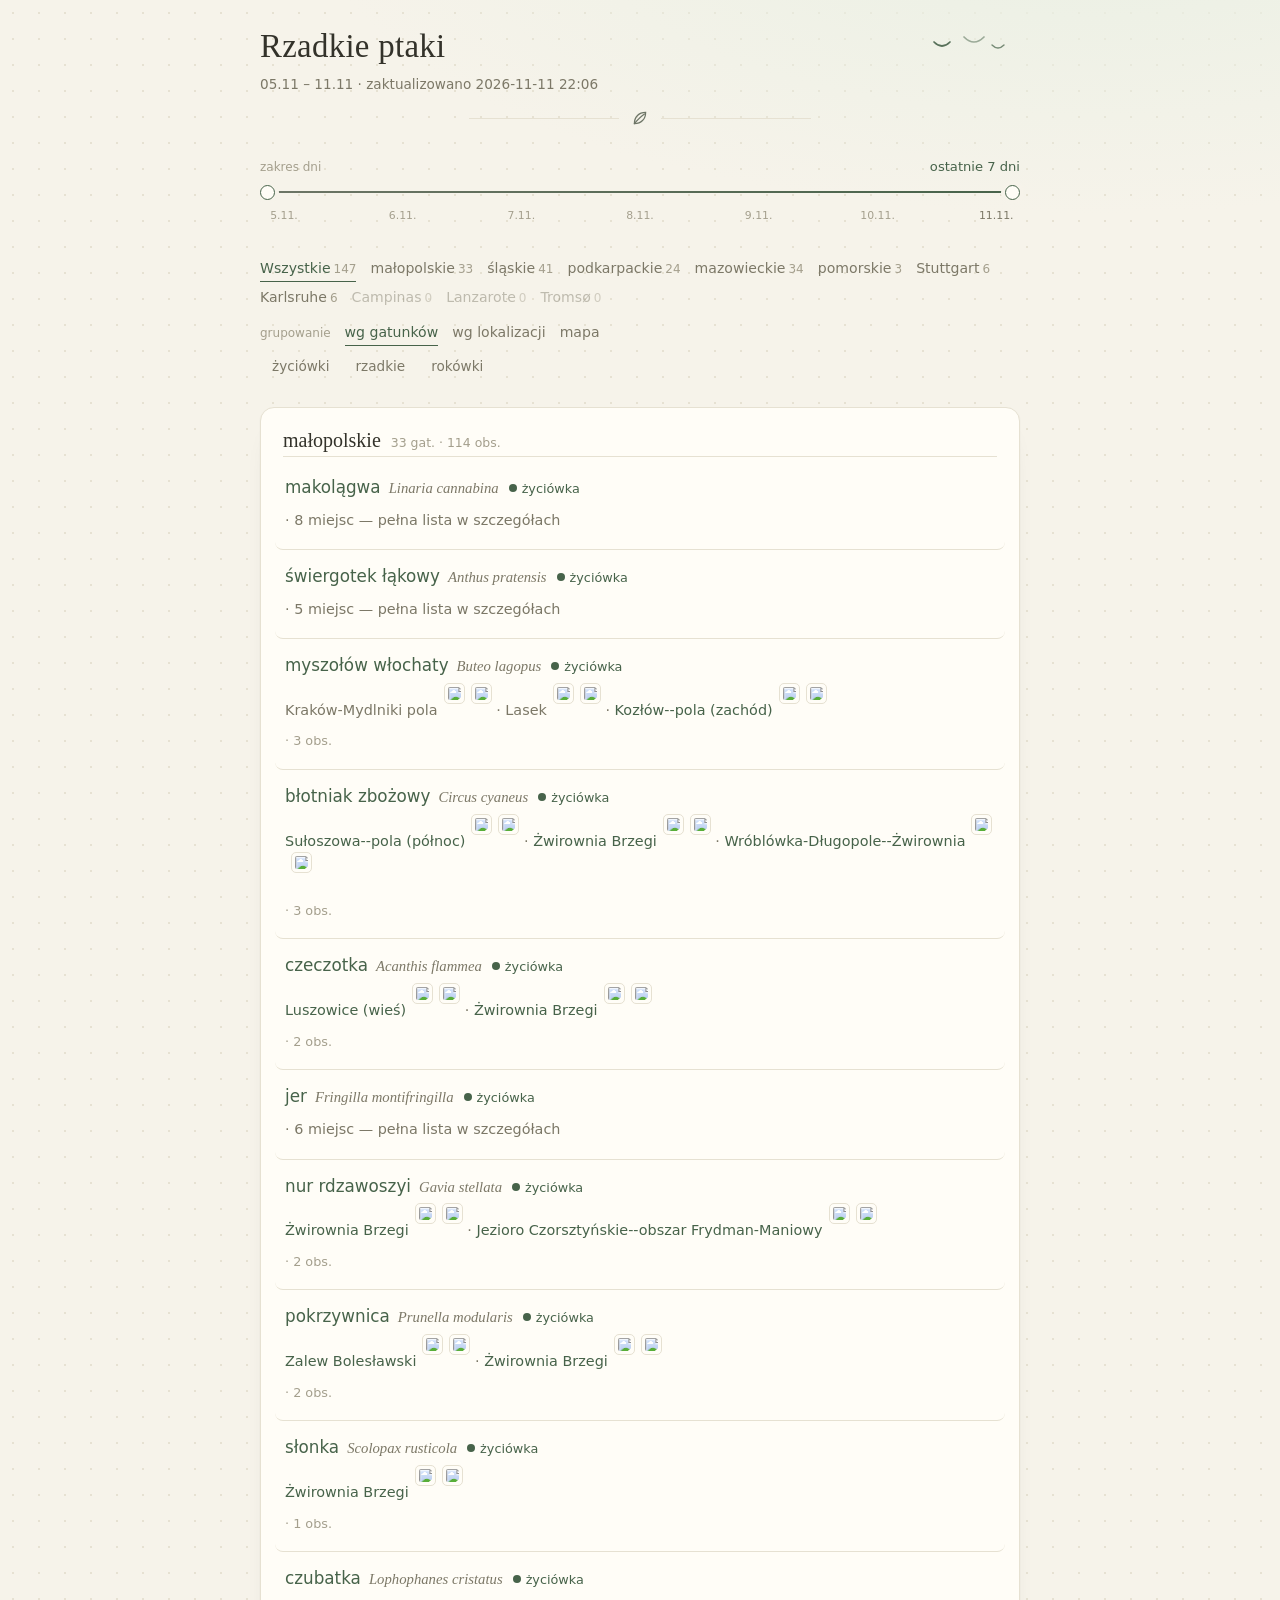
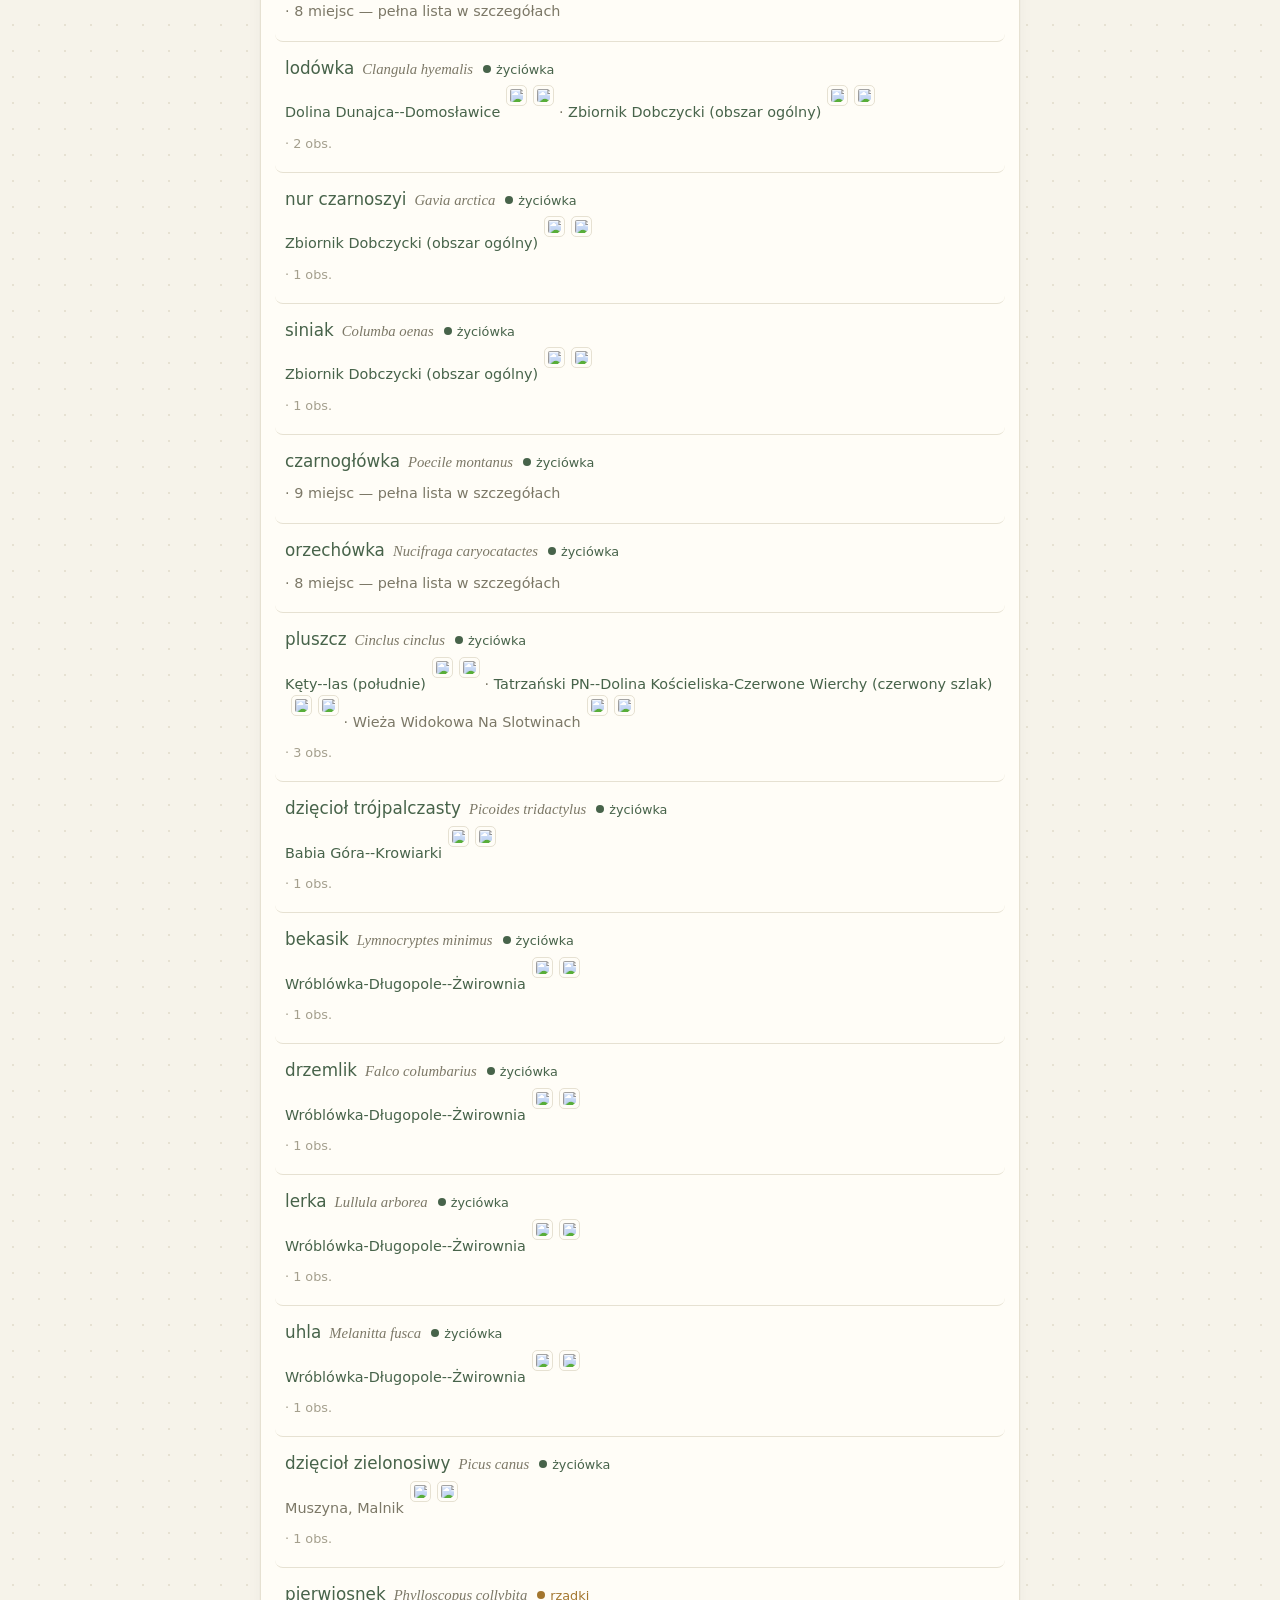
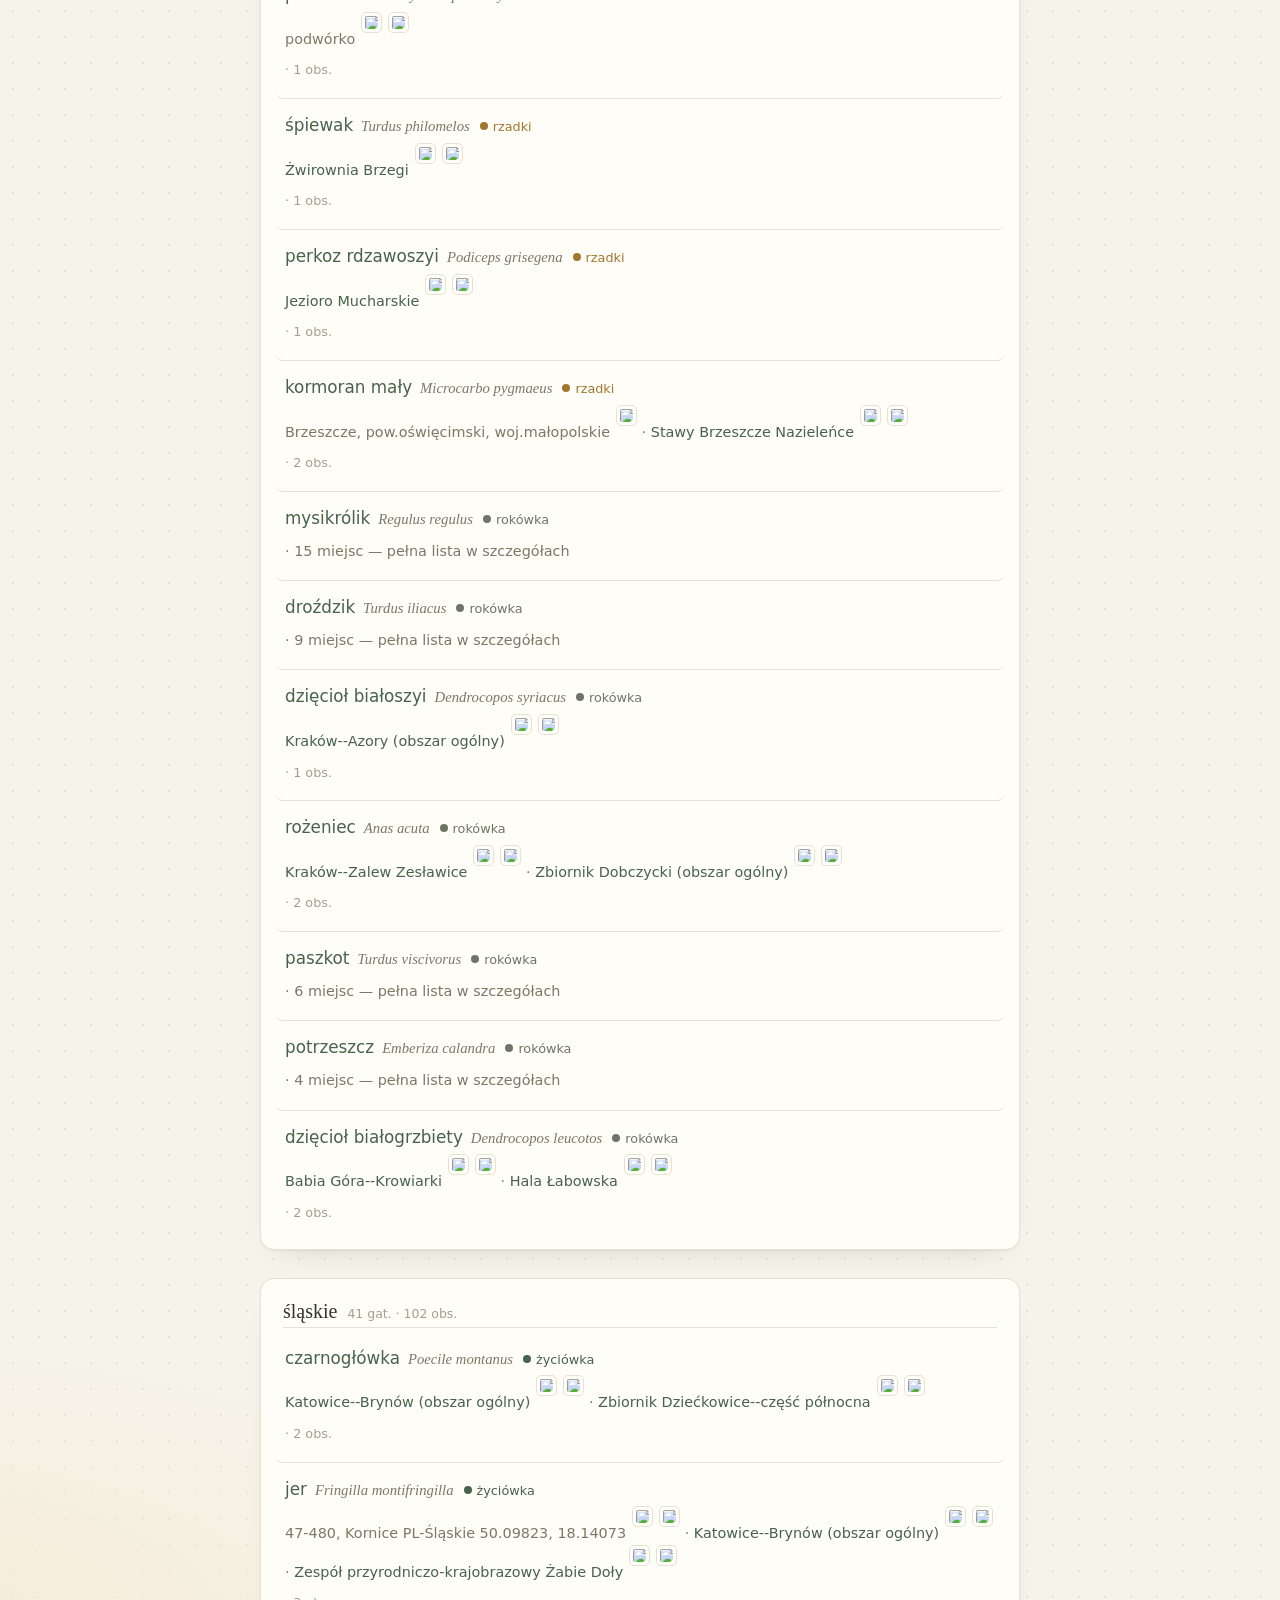
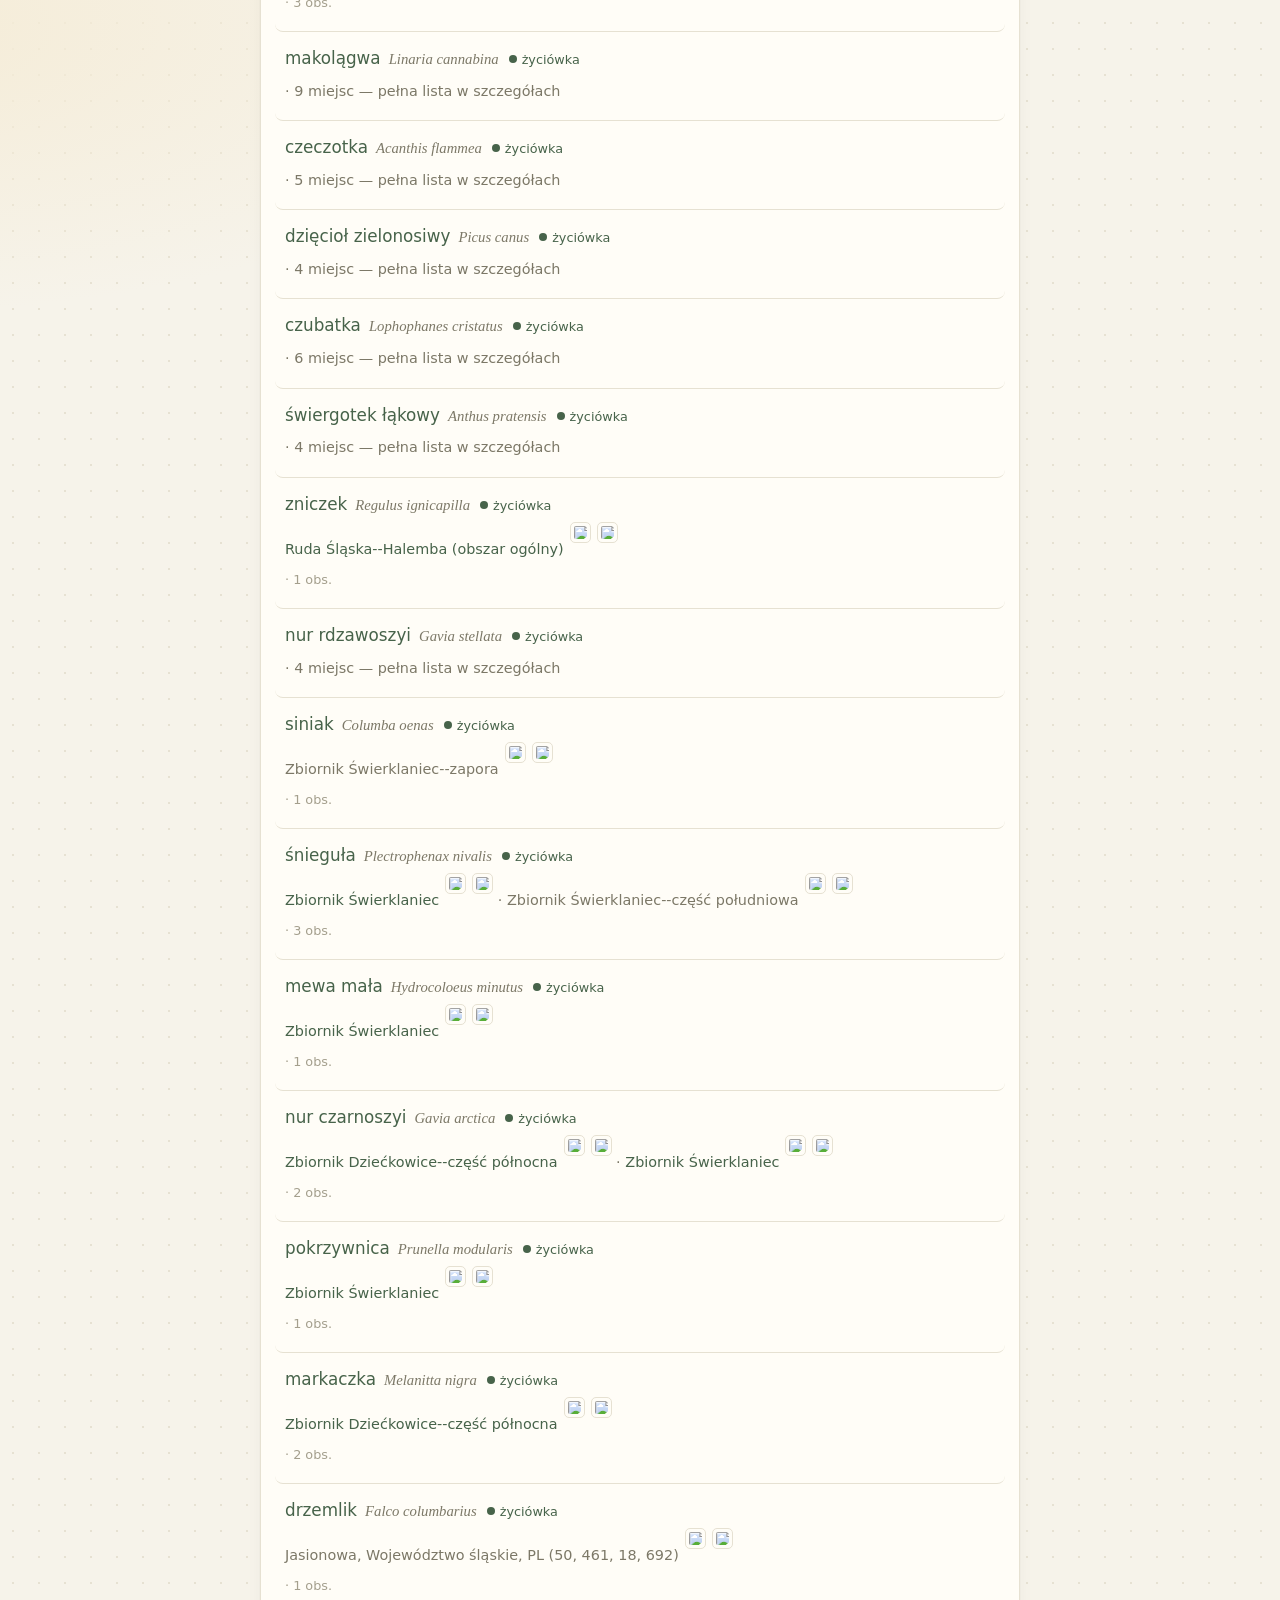
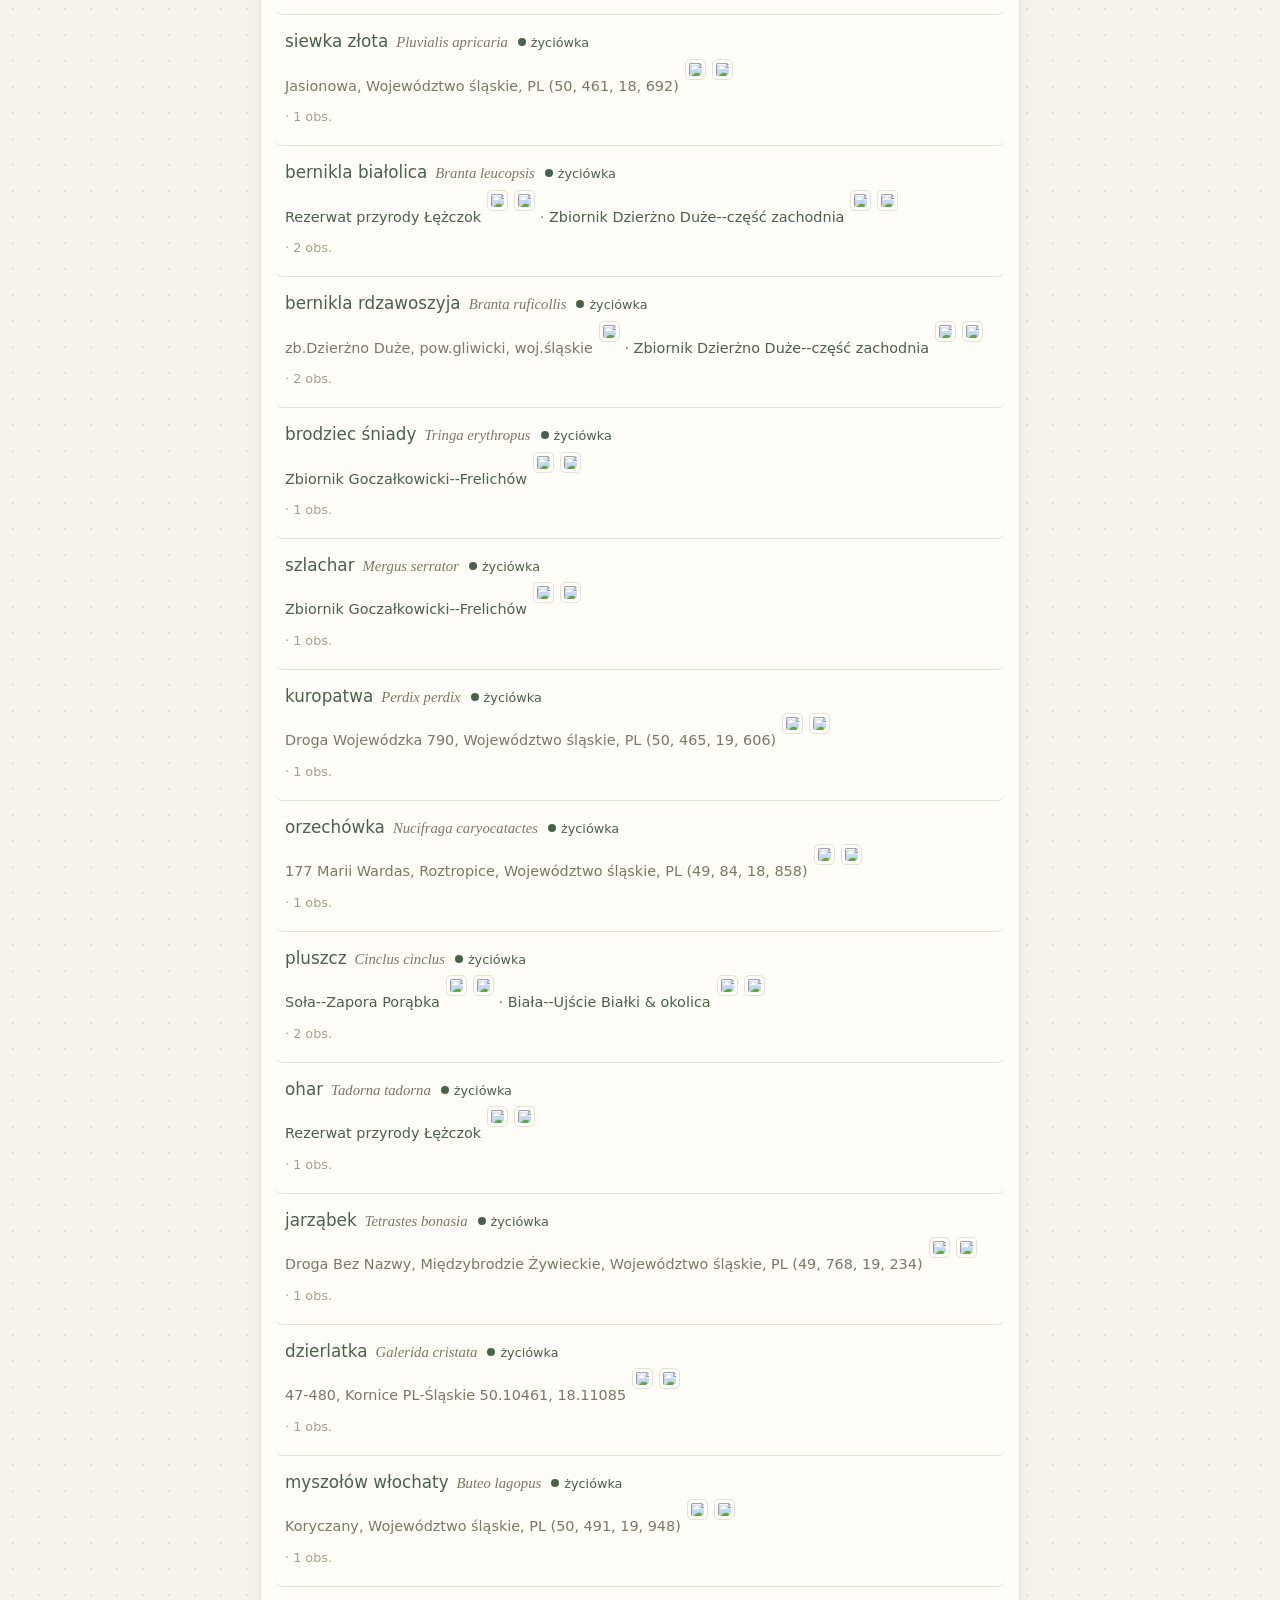
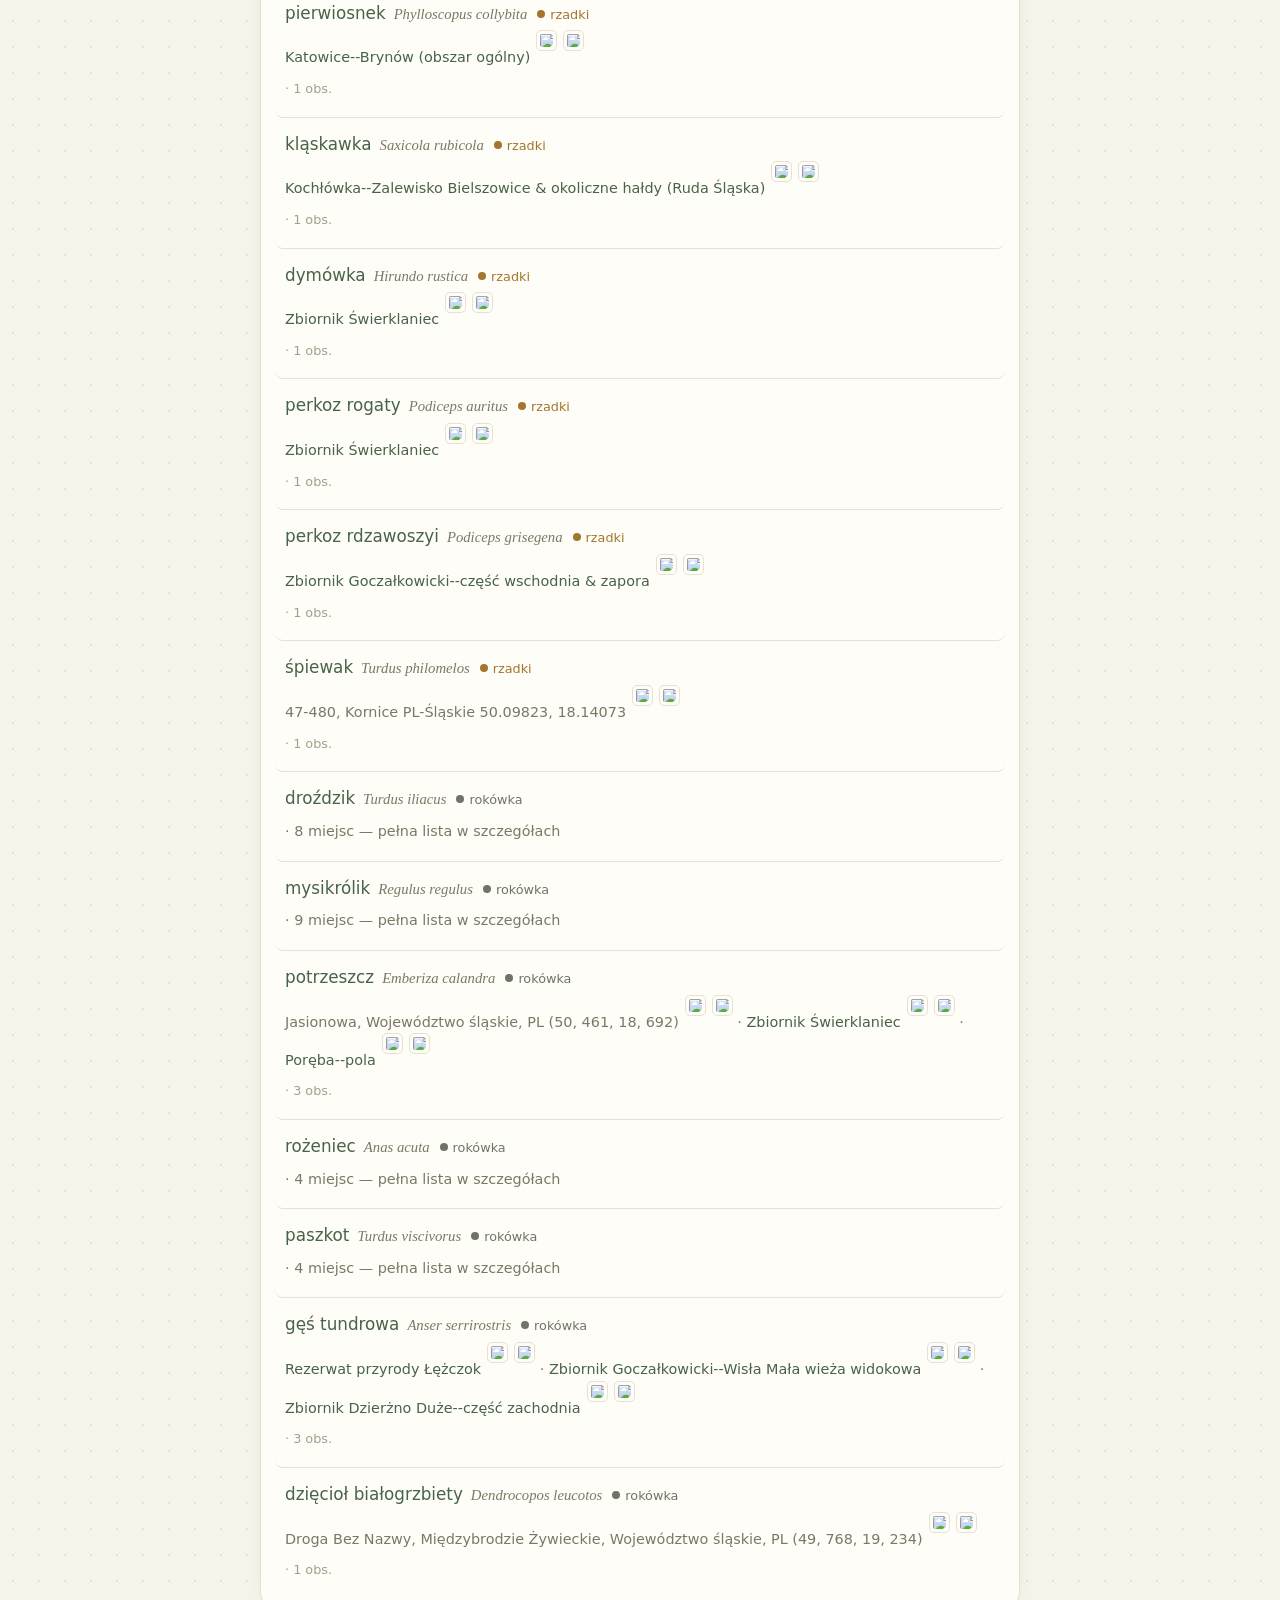
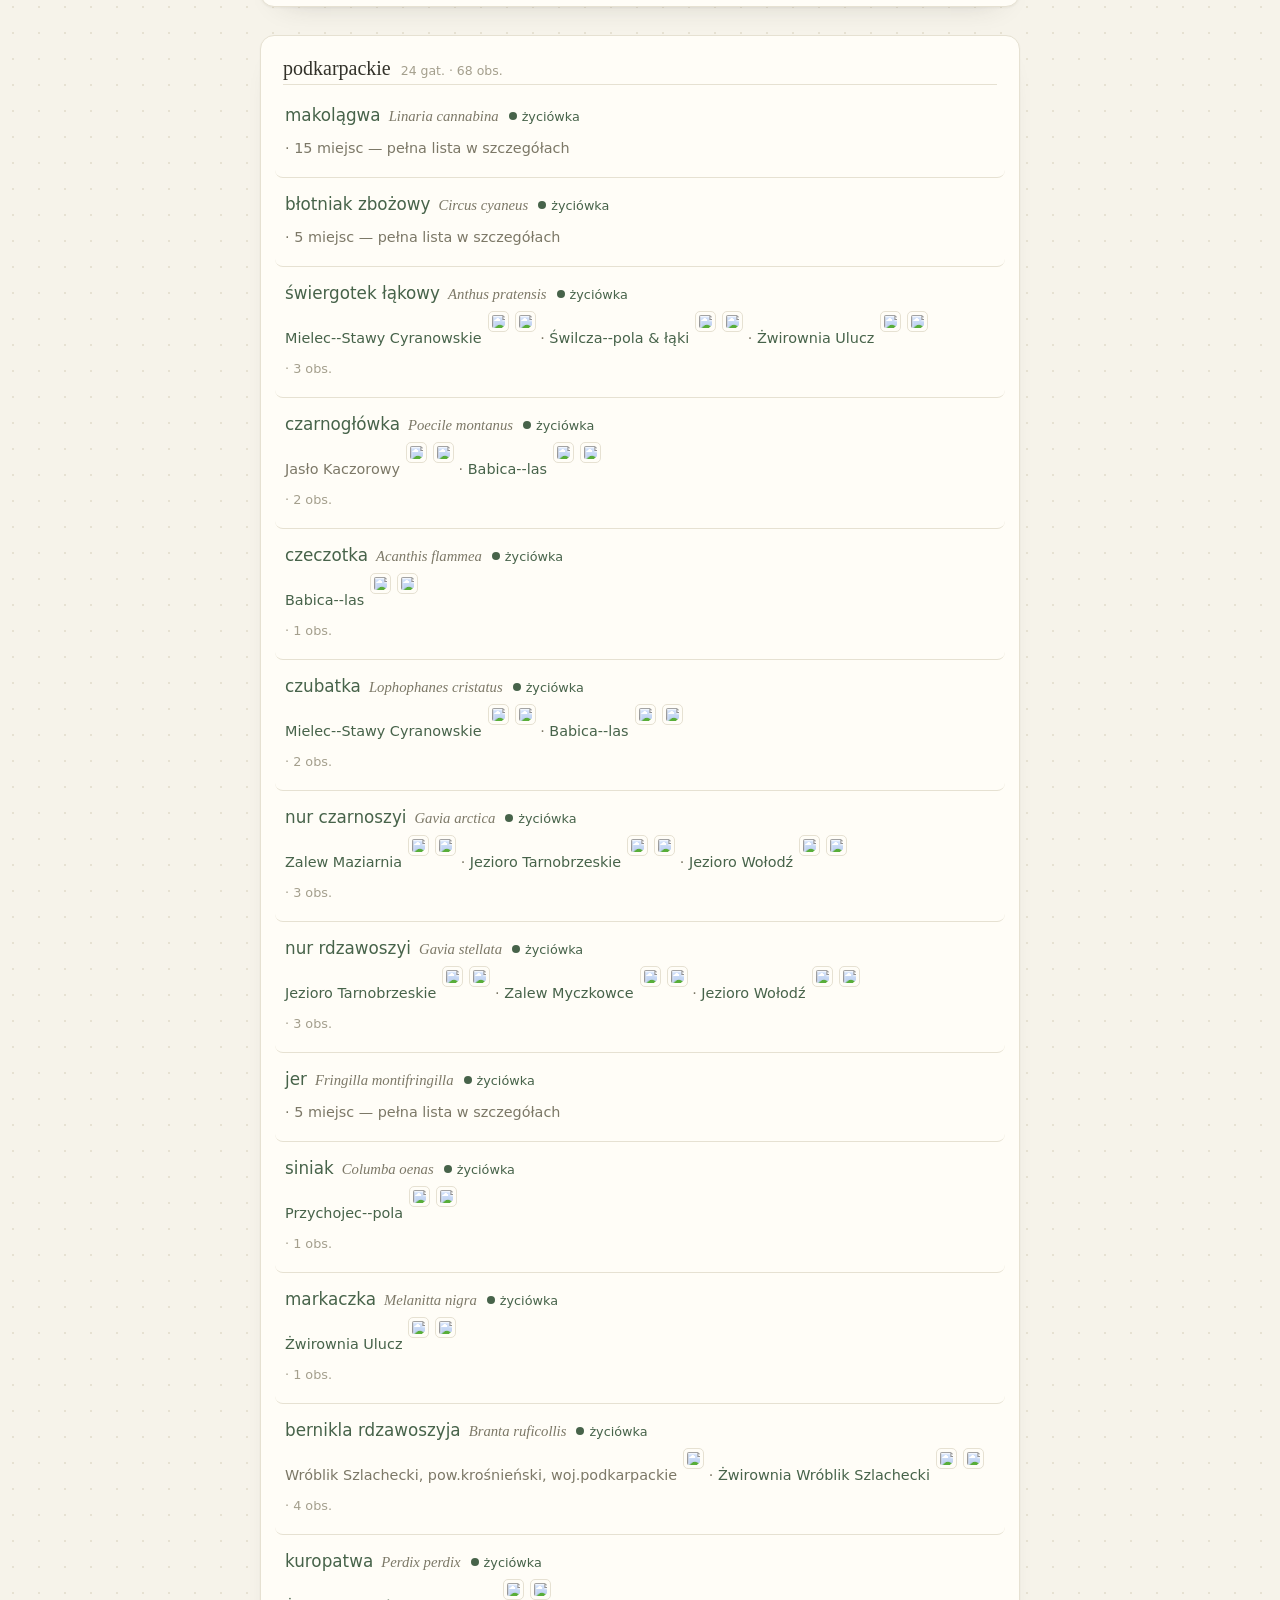
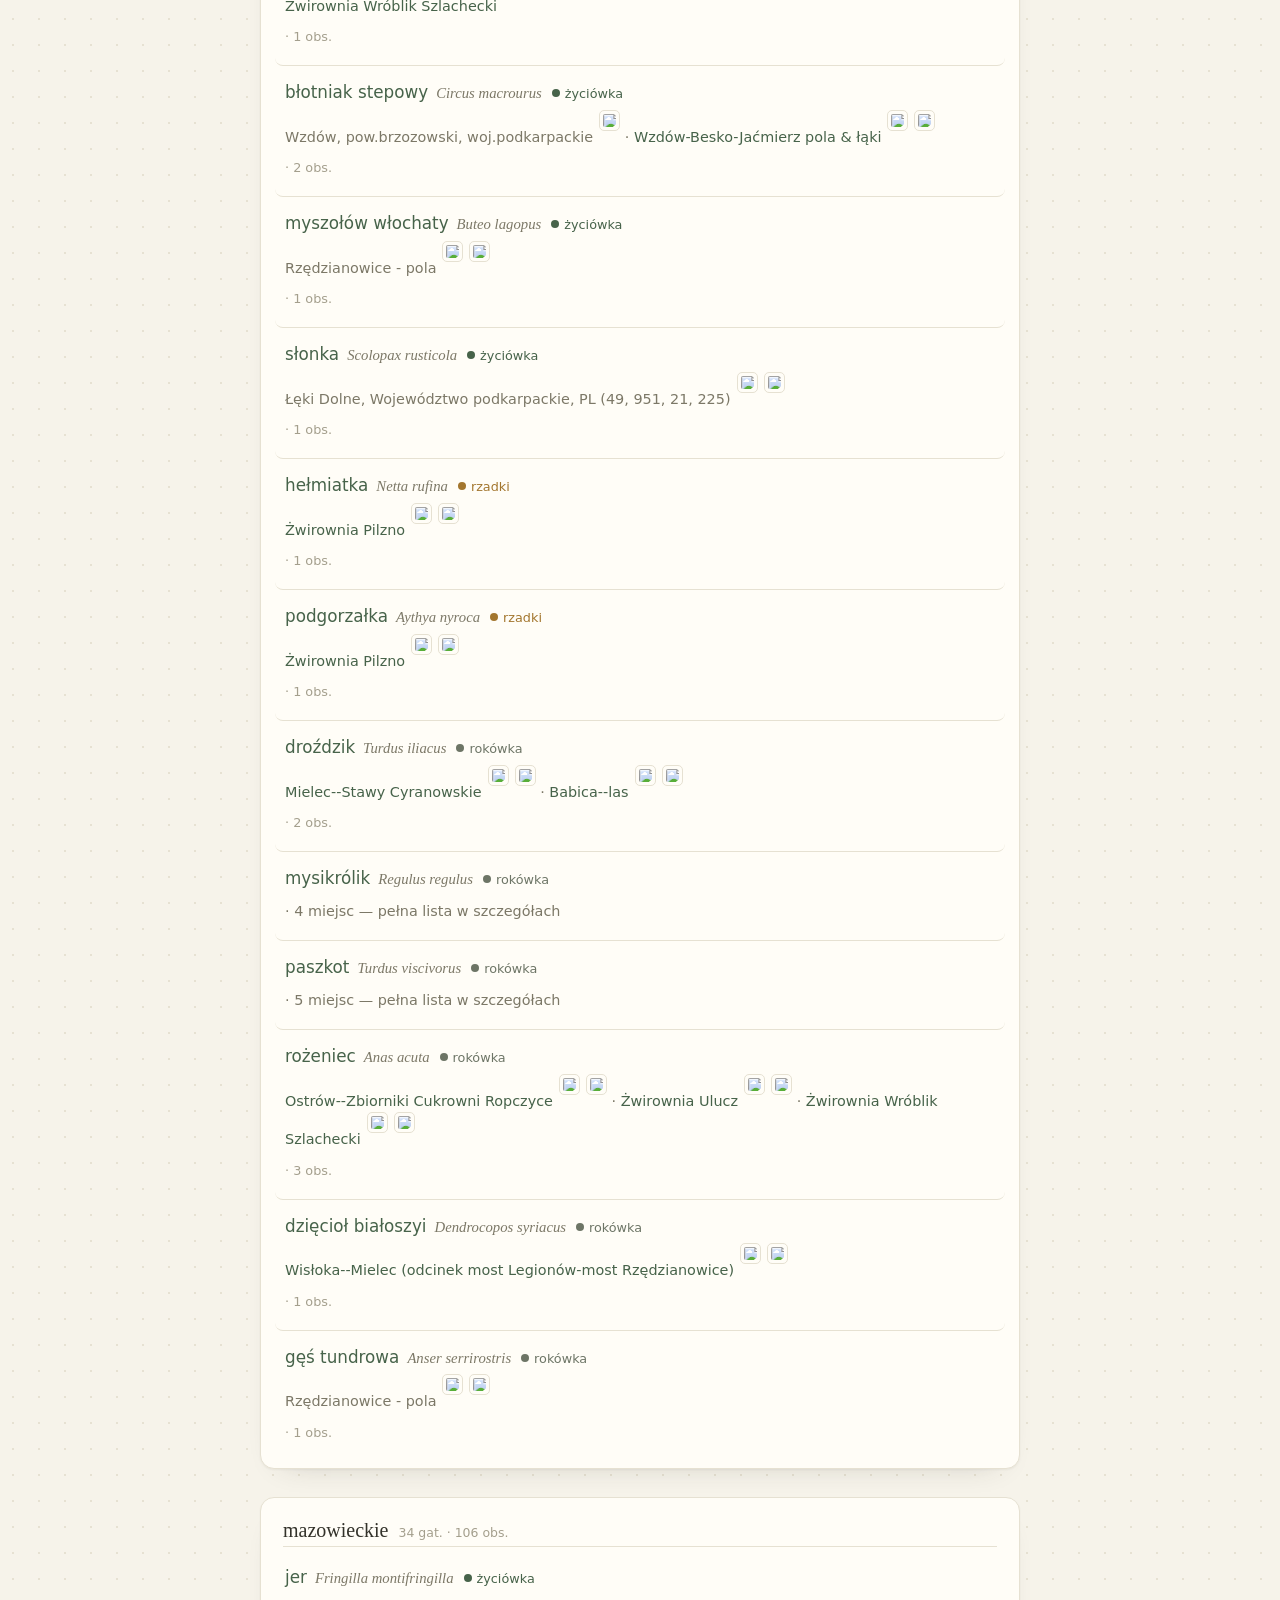
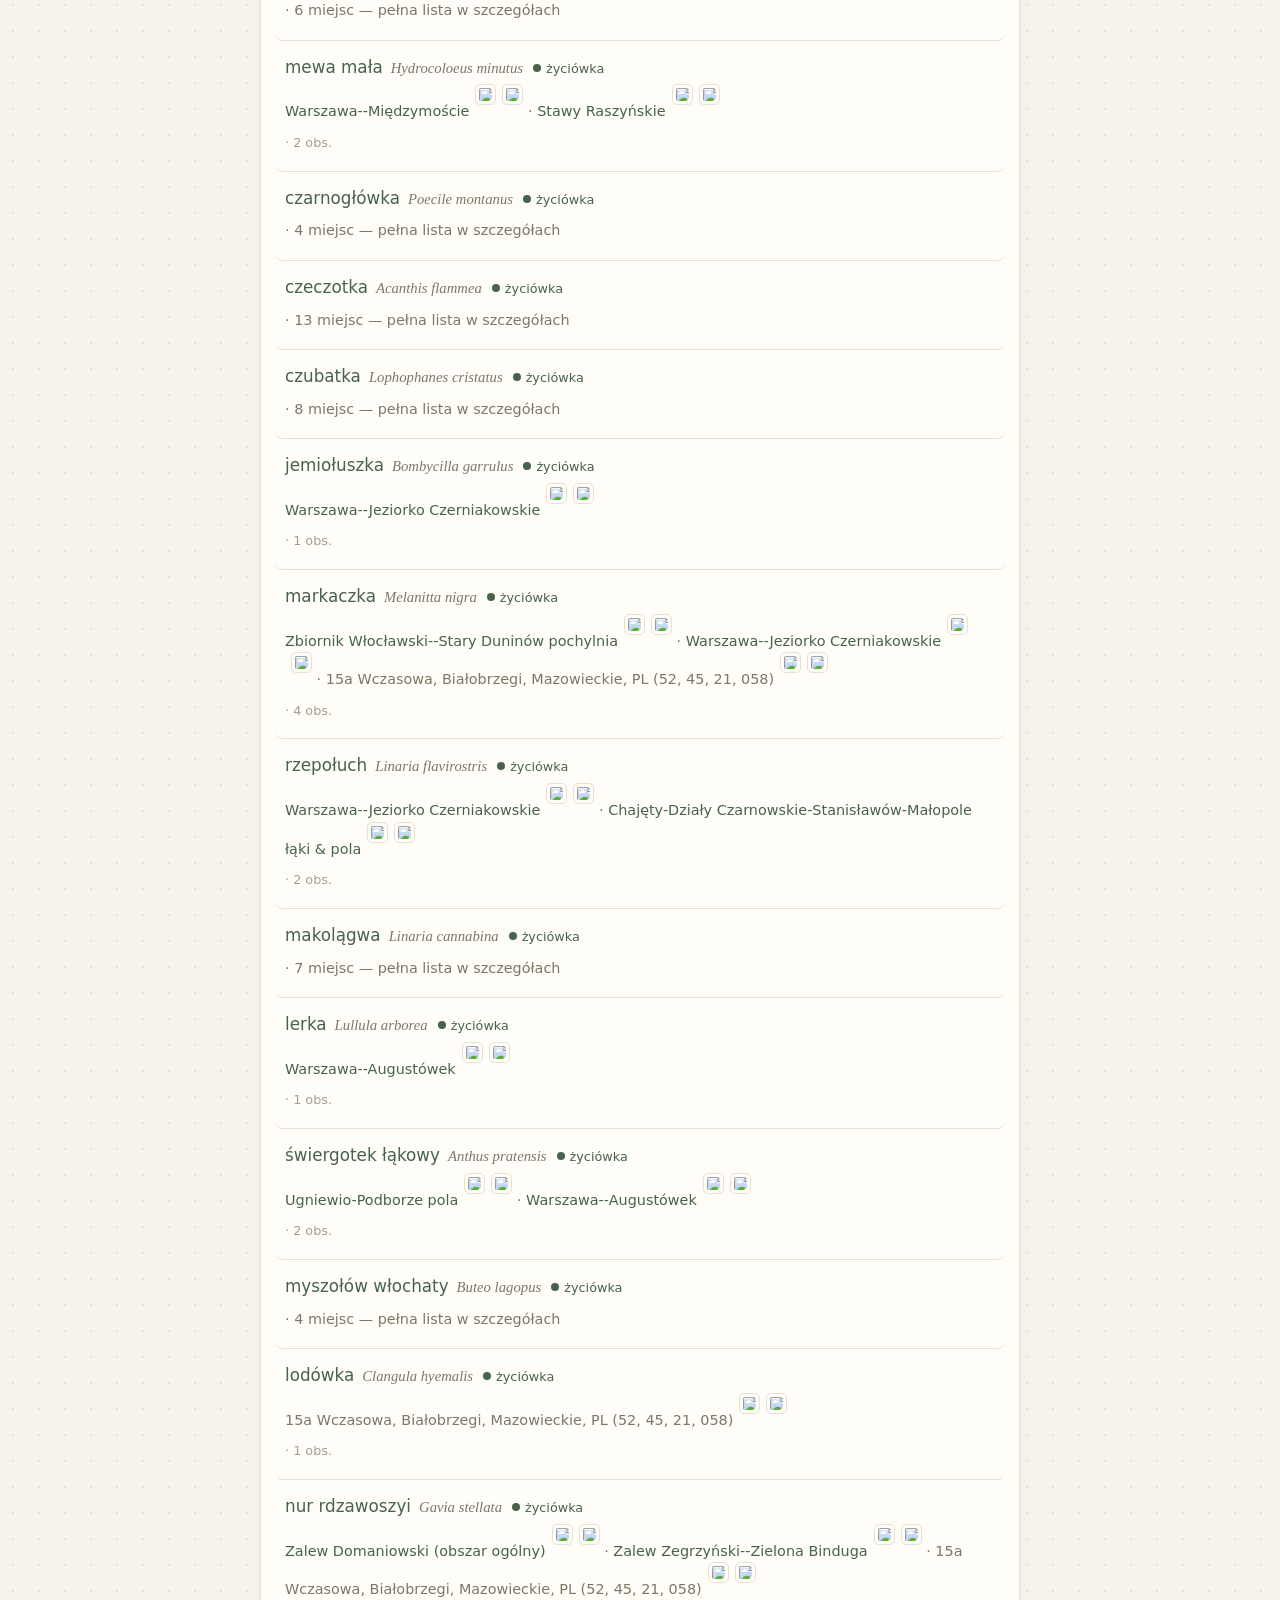
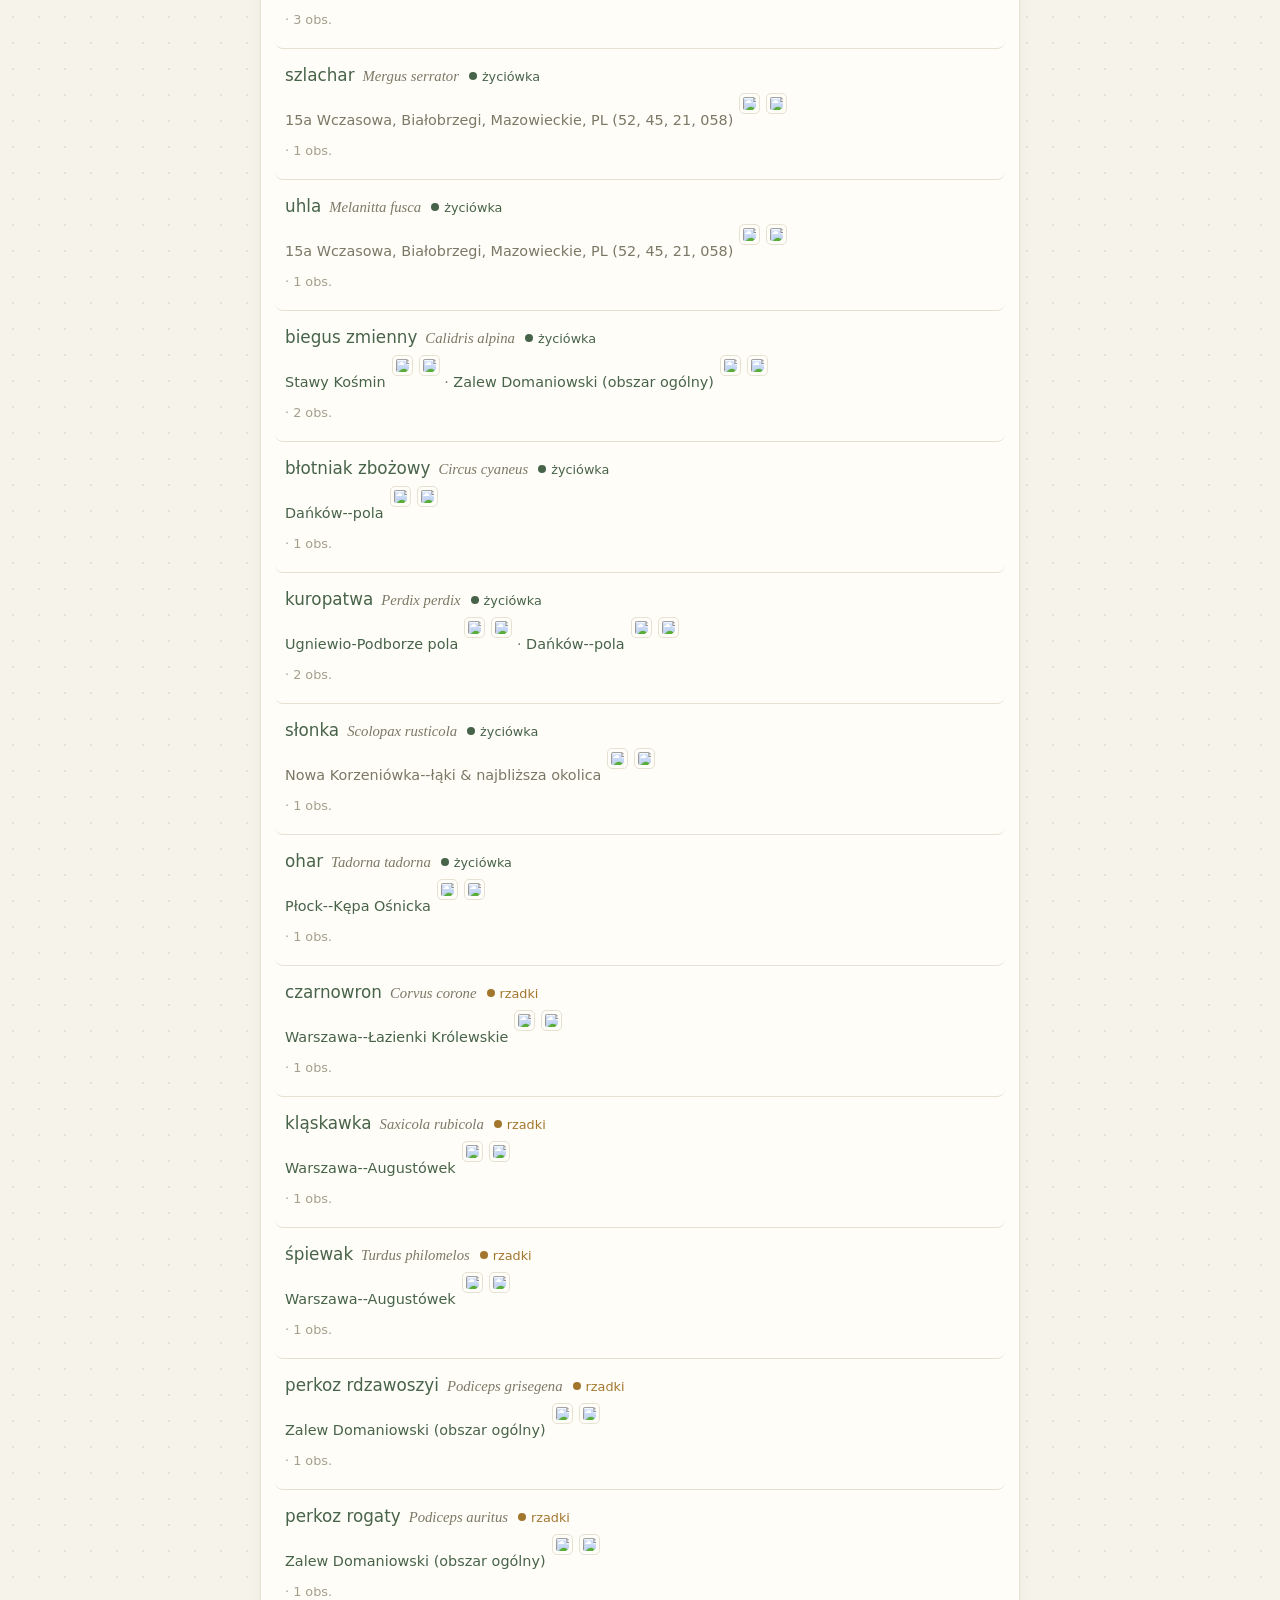
==== raport-obserwacji/index.html @ 16e126b7 "Publish daily bird observations report (2026-11-11)" ====
<!doctype html>
<html lang="pl">
<head>
<meta charset="utf-8">
<meta name="viewport" content="width=device-width, initial-scale=1, viewport-fit=cover">
<title>Rzadkie ptaki</title>
<style>
  /* Calm, natural layout: warm paper, forest green, gentle accents.
     No loud badges — meanings are conveyed by a colored dot and quiet typography.
     Always light — no prefers-color-scheme dark variant (removed 2026-11-07: on
     dark-theme devices the dark palette read as a revert to the old template).
     The time span is chosen with a two-sided 1-7 day slider; the handles may cross
     freely, the range is always [min, max] of their positions (no handle can get stuck). */
  :root {
    color-scheme: light;
    --paper: #f6f3ea;
    --surface: #fffdf7;
    --ink: #33322a;
    --muted: #7c7867;
    --faint: #a49f8d;
    --hairline: #e6e1d2;
    --moss: #47634a;
    --moss-soft: #eaf0e4;
    --ochre: #a3762e;
    --ochre-soft: #f5ecd7;
    --sage: #6d7566;
    --sage-soft: #edece3;
    --warn: #8a5a2b;
    --warn-soft: #f4ecdd;
    --serif: "Iowan Old Style", "Palatino Linotype", Palatino, Georgia, "Times New Roman", serif;
    --sans: system-ui, -apple-system, "Segoe UI", Roboto, sans-serif;
  }
  * { box-sizing: border-box; }
  html { -webkit-text-size-adjust: 100%; }
  body {
    margin: 0;
    padding: 28px max(18px, env(safe-area-inset-left, 0px)) 64px max(18px, env(safe-area-inset-right, 0px));
    background:
      radial-gradient(1100px 420px at 85% -80px, var(--moss-soft), transparent 70%),
      radial-gradient(900px 380px at -120px 25%, var(--ochre-soft), transparent 75%),
      radial-gradient(var(--hairline) 1px, transparent 1.3px),
      var(--paper);
    background-size: auto, auto, 26px 26px, auto;
    color: var(--ink);
    font: 15px/1.55 var(--sans);
  }
  .wrap { max-width: 760px; margin: 0 auto; }

  /* --- header --- */
  header { margin-bottom: 14px; }
  .brand { display: flex; align-items: flex-start; justify-content: space-between; gap: 16px; }
  h1 {
    font: 400 2.05rem/1.12 var(--serif);
    letter-spacing: 0.01em;
    margin: 0;
  }
  .flock { flex: 0 0 auto; margin-top: 4px; color: var(--moss); }
  .flock svg { display: block; }
  /* ornament: thin lines with a leaf, separating the header from the filter */
  .ornament { display: flex; align-items: center; justify-content: center; gap: 12px; margin: 2px 0 26px; color: var(--sage); }
  .ornament::before, .ornament::after { content: ""; flex: 1 1 40px; max-width: 150px; border-top: 1px solid var(--hairline); }
  .ornament svg { display: block; }
  .meta { color: var(--muted); font-size: 0.85rem; margin-top: 8px; }
  .warn {
    background: var(--warn-soft); color: var(--warn);
    border-left: 2px solid var(--warn);
    padding: 10px 14px; margin-top: 16px; font-size: 0.85rem; border-radius: 0 6px 6px 0;
  }

  /* --- day-range slider (two-sided) --- */
  .range { margin: 4px 0 22px; }
  .range-head { display: flex; justify-content: space-between; align-items: baseline; margin-bottom: 2px; }
  .range-cap { color: var(--faint); font-size: 0.75rem; }
  .range-lbl { color: var(--moss); font-size: 0.82rem; }
  .range-box { position: relative; height: 26px; touch-action: none; }
  .range-track { position: absolute; left: 0; right: 0; top: 12px; height: 2px; background: var(--hairline); border-radius: 1px; }
  .range-fill { position: absolute; top: 12px; height: 2px; background: linear-gradient(90deg, var(--sage), var(--moss)); border-radius: 1px; }
  .range-box input[type="range"] {
    position: absolute; left: 0; width: 100%; top: 0; height: 26px; margin: 0;
    -webkit-appearance: none; appearance: none; background: none; pointer-events: none;
  }
  .range-box input[type="range"]:focus-visible { outline: none; }
  .range-box input[type="range"]::-webkit-slider-thumb {
    -webkit-appearance: none; width: 15px; height: 15px; border-radius: 50%;
    background: var(--surface); border: 1.5px solid var(--moss);
    pointer-events: auto; cursor: grab; box-shadow: 0 0 0 4px var(--paper);
  }
  .range-box input[type="range"]:active::-webkit-slider-thumb { cursor: grabbing; background: var(--moss-soft); }
  .range-box input[type="range"]::-moz-range-thumb {
    width: 13px; height: 13px; border-radius: 50%;
    background: var(--surface); border: 1.5px solid var(--moss);
    pointer-events: auto; cursor: grab;
  }
  .range-box input[type="range"]:active::-moz-range-thumb { background: var(--moss-soft); }
  .range-box input[type="range"]::-moz-range-track { background: none; }
  .range-ticks { display: flex; justify-content: space-between; padding: 0 7px; margin-top: 3px; }
  .range-ticks span { color: var(--faint); font-size: 0.68rem; width: 34px; text-align: center; font-variant-numeric: tabular-nums; }
  .range-ticks span:last-child { color: var(--muted); }

  /* --- filters: quiet, thin, no fills --- */
  .bar { display: flex; flex-direction: column; gap: 10px; margin: 0 0 30px; }
  .row { display: flex; flex-wrap: wrap; gap: 4px 14px; align-items: baseline; }
  button { font: inherit; color: inherit; cursor: pointer; background: none; border: 0; padding: 0; }
  button:focus-visible { outline: 1.5px solid var(--moss); outline-offset: 3px; border-radius: 3px; }
  .pill { font-size: 0.88rem; color: var(--muted); padding: 1px 0; border-bottom: 1.5px solid transparent; transition: color 0.2s ease; }
  .pill:hover { color: var(--ink); }
  .pill[aria-pressed="true"] { color: var(--moss); border-bottom-color: var(--moss); }
  .pill .n { color: var(--faint); font-size: 0.75rem; margin-left: 3px; }
  .pill.zero { opacity: 0.45; }
  .chip { font-size: 0.85rem; color: var(--muted); display: inline-flex; align-items: baseline; gap: 5px; }
  .chip[aria-pressed="false"] { opacity: 0.4; }
  .chip .dot { width: 7px; height: 7px; border-radius: 50%; display: inline-block; transform: translateY(-1px); }

  /* --- region sections: soft cards on paper --- */
  section {
    margin: 0 0 28px;
    background: var(--surface);
    border: 1px solid var(--hairline);
    border-radius: 14px;
    padding: 20px 22px 8px;
    box-shadow: 0 1px 2px rgba(51, 50, 42, 0.05), 0 14px 30px -24px rgba(51, 50, 42, 0.3);
  }
  h2 { font: 400 1.25rem/1.2 var(--serif); margin: 0 0 4px; }
  h2 .cnt { font-family: var(--sans); font-weight: 400; color: var(--faint); font-size: 0.78rem; margin-left: 10px; }
  .region-hr { border: 0; border-top: 1px solid var(--hairline); margin: 0 0 4px; }
  .list { display: flex; flex-direction: column; }

  /* --- species: a calm row separated by a hairline, no boxes --- */
  .sp { padding: 16px 10px 18px; margin: 0 -8px; border-bottom: 1px solid var(--hairline); border-radius: 8px; transition: background-color 0.25s ease; }
  .sp:last-child { border-bottom: 0; }
  .sp:hover { background: color-mix(in srgb, var(--moss-soft) 55%, transparent); }
  .nm { font: 500 1.05rem/1.3 var(--sans); }
  .nm .la { font: italic 400 0.92rem var(--serif); color: var(--muted); margin-left: 8px; }
  .nm .cnt { font-family: var(--sans); font-weight: 400; color: var(--faint); font-size: 0.78rem; margin-left: 10px; }
  .kind { font-size: 0.8rem; margin-left: 10px; white-space: nowrap; }
  .kind .dot { width: 8px; height: 8px; border-radius: 50%; display: inline-block; margin-right: 5px; transform: translateY(-1px); }
  .kind.lifer { color: var(--moss); } .kind.lifer .dot { background: var(--moss); }
  .kind.rare { color: var(--ochre); } .kind.rare .dot { background: var(--ochre); }
  .kind.tick { color: var(--sage); } .kind.tick .dot { background: var(--sage); }
  .places { font-size: 0.9rem; color: var(--muted); margin-top: 6px; }
  a { color: var(--moss); text-decoration: none; }
  a:hover { text-decoration: underline; text-underline-offset: 3px; }

  details { margin-top: 10px; }
  summary { cursor: pointer; font-size: 0.8rem; color: var(--faint); user-select: none; list-style: none; }
  summary::-webkit-details-marker { display: none; }
  summary:hover { color: var(--moss); }
  summary::before { content: "· "; }
  /* summary that doubles as the places line (many locations): same look as
     .places, only clickable to unfold the hidden location list */
  summary.places { font-size: 0.9rem; color: var(--muted); }
  /* summary that doubles as the location header (locations view): same look as
     .nm, clickable to unfold the species list — collapsed by default. The chevron
     is the only added affordance; ul inside keeps its own 10px margin, so the
     details wrapper itself adds none */
  summary.nm { font: 500 1.05rem/1.3 var(--sans); color: inherit; }
  summary.nm::before { content: "▸"; display: inline-block; width: 1em; margin-right: 4px; font-size: 0.72rem; color: var(--faint); transition: transform 0.15s ease; }
  details[open] > summary.nm::before { transform: rotate(90deg); }
  details.loc { margin-top: 0; }
  ul { list-style: none; margin: 10px 0 0; padding: 0; }
  li { font-size: 0.84rem; color: var(--muted); padding: 3.5px 0; }
  li .d { color: var(--ink); font-variant-numeric: tabular-nums; }
  li .t { font-style: italic; color: var(--faint); }
  li .new { color: var(--moss); background: var(--moss-soft); border-radius: 999px; padding: 1px 7px; font-size: 0.68rem; margin-left: 7px; letter-spacing: 0.03em; white-space: nowrap; }
  .pin { display: inline-flex; align-items: center; justify-content: center; width: 21px; height: 21px; border: 1px solid var(--hairline); border-radius: 5px; padding: 2px; margin-left: 6px; vertical-align: -4px; background: var(--surface); }
  .pin:hover { border-color: var(--moss); text-decoration: none; }
  .pin img { width: 13px; height: 13px; display: block; border-radius: 2px; }
  .pin span { color: var(--faint); font-size: 0.7rem; }

  /* --- map view (Leaflet, lazy-loaded; tiles CARTO Positron to match the paper look) --- */
  .map-pills { margin: 2px 0 10px; }
  .ref-pin { filter: drop-shadow(0 1px 1px rgba(51, 50, 42, 0.25)); }
  .mapbox { height: clamp(320px, 58vh, 520px); border: 1px solid var(--hairline); border-radius: 10px; overflow: hidden; margin: 14px 0 4px; background: var(--surface); }
  .map-empty { display: flex; align-items: center; justify-content: center; height: 100%; text-align: center; color: var(--muted); font-family: var(--serif); font-style: italic; padding: 0 16px; }
  .map-legend { display: flex; align-items: center; gap: 7px; flex-wrap: wrap; color: var(--faint); font-size: 0.75rem; margin-top: 6px; }
  .map-legend .sw { display: inline-block; border-radius: 50%; flex: 0 0 auto; }
  .leaflet-container { font: 12px/1.4 var(--sans); background: var(--surface); }
  .leaflet-popup-content { font: 12.5px/1.5 var(--sans); margin: 10px 12px; min-width: 150px; }
  .leaflet-popup-content strong { font: 500 1.02rem/1.3 var(--serif); }

  .empty { text-align: center; color: var(--muted); padding: 48px 8px; font-family: var(--serif); font-style: italic; font-size: 1rem; }
  footer { color: var(--faint); font-size: 0.75rem; margin-top: 44px; text-align: center; }
  footer .orn { display: flex; align-items: center; justify-content: center; gap: 10px; color: var(--sage); margin-bottom: 12px; }
  footer .orn::before, footer .orn::after { content: ""; flex: 1 1 40px; max-width: 150px; border-top: 1px solid var(--hairline); }
</style>
</head>
<body>
<div class="wrap">
  <header>
    <div class="brand">
      <h1>Rzadkie ptaki</h1>
      <div class="flock" aria-hidden="true">
        <svg width="92" height="34" viewBox="0 0 92 34" fill="none" stroke="currentColor" stroke-width="1.7" stroke-linecap="round">
          <path d="M6 10 Q14 18 22 10" opacity="0.9"></path>
          <path d="M36 5 Q46 15 56 5" opacity="0.5"></path>
          <path d="M64 13 Q70 19 76 13" opacity="0.72" stroke-width="1.4"></path>
        </svg>
      </div>
    </div>
    <p class="meta" id="meta">&nbsp;</p>
    <div class="warn" id="stale" hidden></div>
  </header>
  <div class="ornament" aria-hidden="true">
    <svg width="18" height="18" viewBox="0 0 16 16" fill="none" stroke="currentColor" stroke-width="1.1" stroke-linecap="round">
      <path d="M13 3 C13 9 9 13 3 13 C3 7 7 3 13 3 Z"></path>
      <path d="M3 13 C6 9.5 9 6.5 12 4.5"></path>
    </svg>
  </div>
  <div class="bar" id="bar" hidden>
    <div class="range">
      <div class="range-head">
        <span class="range-cap">zakres dni</span>
        <span class="range-lbl" id="rlbl"></span>
      </div>
      <div class="range-box" id="rbox">
        <div class="range-track"></div>
        <div class="range-fill" id="rfill"></div>
        <input type="range" id="rA" min="0" max="6" step="1" aria-label="Granica zakresu dni — uchwyt 1">
        <input type="range" id="rB" min="0" max="6" step="1" aria-label="Granica zakresu dni — uchwyt 2">
      </div>
      <div class="range-ticks" id="rticks"></div>
    </div>
    <div class="row" id="regions" role="group" aria-label="Region"></div>
    <div class="row" id="groupby" role="group" aria-label="Grupowanie"></div>
    <div class="row" id="types" role="group" aria-label="Rodzaj"></div>
  </div>
  <main id="out"></main>
  <footer>
    <div class="orn" aria-hidden="true">
      <svg width="15" height="15" viewBox="0 0 16 16" fill="none" stroke="currentColor" stroke-width="1.1" stroke-linecap="round"><path d="M13 3 C13 9 9 13 3 13 C3 7 7 3 13 3 Z"></path><path d="M3 13 C6 9.5 9 6.5 12 4.5"></path></svg>
    </div>
    Dane: eBird.org (API), Clanga, Ornitho.DE. Obserwacje oznaczone „nowe” pojawiły się po ostatnim uruchomieniu zadania.
    Kafle mapy: OpenStreetMap · CARTO (Leaflet).
  </footer>
</div>
<script type="application/json" id="rp-data">{"v":1,"generated":"2026-11-11 22:06","today":"2026-11-11","from":"2026-11-05","regions":[{"n":"małopolskie","d":1,"p":"50.0298,19.9465"},{"n":"śląskie","d":0,"p":"50.2596,19.0188"},{"n":"podkarpackie","d":0,"p":"50.0046,22.0072"},{"n":"mazowieckie","d":0,"p":"52.2244,20.9889"},{"n":"pomorskie","d":0},{"n":"Stuttgart","d":0,"p":"48.8135,9.1693"},{"n":"Karlsruhe","d":0,"p":"49.0034,8.4022"},{"n":"Campinas","d":0},{"n":"Lanzarote","d":0},{"n":"Tromsø","d":0}],"stale":[],"groups":[{"r":"małopolskie","pl":"makolągwa","en":"Eurasian Linnet","la":"Linaria cannabina","u":"https://ebird.org/species/eurlin1/PL-MA","v":"Lifer","ny":1,"obs":[{"d":"2026-11-10","l":"Sułoszowa--Zachód","lu":null,"c":"https://ebird.org/checklist/S409479382","gm":"https://www.google.com/maps?q=50.2873459,19.6916813","om":"https://omaps.app/s4H6AIlIEc/Su%C5%82oszowa--Zach%C3%B3d","t":"Lifer","n":1},{"d":"2026-11-10","l":"Sułoszowa--pola (wschód)","lu":null,"c":"https://ebird.org/checklist/S409480056","gm":"https://www.google.com/maps?q=50.2755585,19.7480418","om":"https://omaps.app/s4H6ARaAzn/Su%C5%82oszowa--pola_%28wsch%C3%B3d%29","t":"Lifer","n":1},{"d":"2026-11-09","l":"Wróblówka-Długopole--Żwirownia","lu":"https://ebird.org/species/eurlin1/L9134446","c":"https://ebird.org/checklist/S409241264","gm":"https://www.google.com/maps?q=49.4709301,19.8845743","om":"https://omaps.app/s4Hwmj_YAu/Wr%C3%B3bl%C3%B3wka-D%C5%82ugopole--%C5%BBwirownia","t":"Lifer","n":0},{"d":"2026-11-08","l":"Wokowice-Bielcza pola","lu":"https://ebird.org/species/eurlin1/L68719489","c":"https://ebird.org/checklist/S408940980","gm":"https://www.google.com/maps?q=50.01157,20.71839","om":"https://omaps.app/s4H5NRczEX/Wokowice-Bielcza_pola","t":"Lifer","n":0},{"d":"2026-11-07","l":"Zbiornik Dobczycki (obszar ogólny)","lu":"https://ebird.org/species/eurlin1/L6529661","c":"https://ebird.org/checklist/S408634813","gm":"https://www.google.com/maps?q=49.8667306,20.0475917","om":"https://omaps.app/s4Hy4i-jxH/Zbiornik_Dobczycki_%28obszar_og%C3%B3lny%29","t":"Lifer","n":0},{"d":"2026-11-07","l":"Zalew Bolesławski","lu":"https://ebird.org/species/eurlin1/L46055389","c":"https://ebird.org/checklist/S408578696","gm":"https://www.google.com/maps?q=50.2773733,19.5124317","om":"https://omaps.app/s4HvUAiypp/Zalew_Boles%C5%82awski","t":"Lifer","n":0},{"d":"2026-11-07","l":"Jezioro Chechelskie","lu":"https://ebird.org/species/eurlin1/L23468559","c":"https://ebird.org/checklist/S408574914","gm":"https://www.google.com/maps?q=50.1358461,19.4446006","om":"https://omaps.app/s4Htxp_hqg/Jezioro_Chechelskie","t":"Lifer","n":0},{"d":"2026-11-05","l":"Kraków--Bagry Ludwinowskie","lu":"https://ebird.org/species/eurlin1/L39619059","c":"https://ebird.org/checklist/S408144532","gm":"https://www.google.com/maps?q=50.0386874,19.9313686","om":"https://omaps.app/s4H4M2JQ7i/Krak%C3%B3w--Bagry_Ludwinowskie","t":"Lifer","n":0}]},{"r":"małopolskie","pl":"świergotek łąkowy","en":"Meadow Pipit","la":"Anthus pratensis","u":"https://ebird.org/species/meapip1/PL-MA","v":"Lifer","ny":1,"obs":[{"d":"2026-11-10","l":"Sułoszowa--pola (północ)","lu":"https://ebird.org/species/meapip1/L11490634","c":"https://ebird.org/checklist/S409479546","gm":"https://www.google.com/maps?q=50.2819664,19.7304373","om":"https://omaps.app/s4H6AH1OJq/Su%C5%82oszowa--pola_%28p%C3%B3%C5%82noc%29","t":"Lifer","n":1},{"d":"2026-11-10","l":"Żwirownia Brzegi","lu":"https://ebird.org/species/meapip1/L8271201","c":"https://ebird.org/checklist/S409532532","gm":"https://www.google.com/maps?q=50.02968,20.07706","om":"https://omaps.app/s4H4YPnREW/%C5%BBwirownia_Brzegi","t":"Lifer","n":1},{"d":"2026-11-09","l":"Wróblówka-Długopole--Żwirownia","lu":"https://ebird.org/species/meapip1/L9134446","c":"https://ebird.org/checklist/S409241264","gm":"https://www.google.com/maps?q=49.4709301,19.8845743","om":"https://omaps.app/s4Hwmj_YAu/Wr%C3%B3bl%C3%B3wka-D%C5%82ugopole--%C5%BBwirownia","t":"Lifer","n":0},{"d":"2026-11-07","l":"Witów--pola","lu":"https://ebird.org/species/meapip1/L27897731","c":"https://ebird.org/checklist/S408655359","gm":"https://www.google.com/maps?q=49.3247231,19.8192885","om":"https://omaps.app/s4HwJPddze/Wit%C3%B3w--pola","t":"Lifer","n":0},{"d":"2026-11-05","l":"Kraków--Bagry Ludwinowskie","lu":"https://ebird.org/species/meapip1/L39619059","c":"https://ebird.org/checklist/S408144532","gm":"https://www.google.com/maps?q=50.0386874,19.9313686","om":"https://omaps.app/s4H4M2JQ7i/Krak%C3%B3w--Bagry_Ludwinowskie","t":"Lifer","n":0}]},{"r":"małopolskie","pl":"myszołów włochaty","en":"Rough-legged Hawk","la":"Buteo lagopus","u":"https://ebird.org/species/rolhaw/PL-MA","v":"Lifer","ny":1,"obs":[{"d":"2026-11-09","l":"Kraków-Mydlniki pola","lu":null,"c":"https://ebird.org/checklist/S409233071","gm":"https://www.google.com/maps?q=50.0895179,19.847693","om":"https://omaps.app/s4H4L8wTDa/Krak%C3%B3w-Mydlniki_pola","t":"Lifer","n":0},{"d":"2026-11-07","l":"Lasek","lu":null,"c":"https://ebird.org/checklist/S408588757","gm":"https://www.google.com/maps?q=49.5136681,19.9753074","om":"https://omaps.app/s4HwtmjwQc/Lasek","t":"Lifer","n":0},{"d":"2026-11-06","l":"Kozłów--pola (zachód)","lu":"https://ebird.org/species/rolhaw/L26779608","c":"https://ebird.org/checklist/S408301939","gm":"https://www.google.com/maps?q=50.4872746,20.0040813","om":"https://omaps.app/s4H6l4-aLU/Koz%C5%82%C3%B3w--pola_%28zach%C3%B3d%29","t":"Lifer","n":0}]},{"r":"małopolskie","pl":"błotniak zbożowy","en":"Hen Harrier","la":"Circus cyaneus","u":"https://ebird.org/species/norhar1/PL-MA","v":"Lifer","ny":1,"obs":[{"d":"2026-11-10","l":"Sułoszowa--pola (północ)","lu":"https://ebird.org/species/norhar1/L11490634","c":"https://ebird.org/checklist/S409479546","gm":"https://www.google.com/maps?q=50.2819664,19.7304373","om":"https://omaps.app/s4H6AH1OJq/Su%C5%82oszowa--pola_%28p%C3%B3%C5%82noc%29","t":"Lifer","n":1},{"d":"2026-11-10","l":"Żwirownia Brzegi","lu":"https://ebird.org/species/norhar1/L8271201","c":"https://ebird.org/checklist/S409532532","gm":"https://www.google.com/maps?q=50.02968,20.07706","om":"https://omaps.app/s4H4YPnREW/%C5%BBwirownia_Brzegi","t":"Lifer","n":1},{"d":"2026-11-05","l":"Wróblówka-Długopole--Żwirownia","lu":"https://ebird.org/species/norhar1/L9134446","c":"https://ebird.org/checklist/S408111771","gm":"https://www.google.com/maps?q=49.4709301,19.8845743","om":"https://omaps.app/s4Hwmj_YAu/Wr%C3%B3bl%C3%B3wka-D%C5%82ugopole--%C5%BBwirownia","t":"Lifer","n":0}]},{"r":"małopolskie","pl":"czeczotka","en":"Redpoll","la":"Acanthis flammea","u":"https://ebird.org/species/redpol1/PL-MA","v":"Lifer","ny":1,"obs":[{"d":"2026-11-10","l":"Luszowice (wieś)","lu":"https://ebird.org/species/redpol1/L28516747","c":"https://ebird.org/checklist/S409426188","gm":"https://www.google.com/maps?q=50.17405,19.40254","om":"https://omaps.app/s4Hty2qNVf/Luszowice_%28wie%C5%9B%29","t":"Lifer","n":1},{"d":"2026-11-05","l":"Żwirownia Brzegi","lu":"https://ebird.org/species/redpol1/L8271201","c":"https://ebird.org/checklist/S408075104","gm":"https://www.google.com/maps?q=50.02968,20.07706","om":"https://omaps.app/s4H4YPnREW/%C5%BBwirownia_Brzegi","t":"Lifer","n":0}]},{"r":"małopolskie","pl":"jer","en":"Brambling","la":"Fringilla montifringilla","u":"https://ebird.org/species/brambl/PL-MA","v":"Lifer","ny":1,"obs":[{"d":"2026-11-10","l":"Las Zadroski","lu":"https://ebird.org/species/brambl/L18987309","c":"https://ebird.org/checklist/S409479589","gm":"https://www.google.com/maps?q=50.28687,19.76348","om":"https://omaps.app/s4H6Acfka_/Las_Zadroski","t":"Lifer","n":1},{"d":"2026-11-10","l":"Żwirownia Brzegi","lu":"https://ebird.org/species/brambl/L8271201","c":"https://ebird.org/checklist/S409422781","gm":"https://www.google.com/maps?q=50.02968,20.07706","om":"https://omaps.app/s4H4YPnREW/%C5%BBwirownia_Brzegi","t":"Lifer","n":1},{"d":"2026-11-08","l":"Wisła--Zapora Łączany","lu":"https://ebird.org/species/brambl/L8254090","c":"https://ebird.org/checklist/S408964668","gm":"https://www.google.com/maps?q=49.9874979,19.5963058","om":"https://omaps.app/s4HtWf7w0K/Wis%C5%82a--Zapora_%C5%81%C4%85czany","t":"Lifer","n":0},{"d":"2026-11-07","l":"Wróblówka-Długopole--Żwirownia","lu":"https://ebird.org/species/brambl/L9134446","c":"https://ebird.org/checklist/S408550007","gm":"https://www.google.com/maps?q=49.4709301,19.8845743","om":"https://omaps.app/s4Hwmj_YAu/Wr%C3%B3bl%C3%B3wka-D%C5%82ugopole--%C5%BBwirownia","t":"Lifer","n":0},{"d":"2026-11-07","l":"Las Sokółka","lu":"https://ebird.org/species/brambl/L77218076","c":"https://ebird.org/checklist/S408532479","gm":"https://www.google.com/maps?q=49.9893,20.7288","om":"https://omaps.app/s4H5H0cGgK/Las_Sok%C3%B3%C5%82ka","t":"Lifer","n":0},{"d":"2026-11-07","l":"Wokowice-Bielcza pola","lu":"https://ebird.org/species/brambl/L68719489","c":"https://ebird.org/checklist/S408531847","gm":"https://www.google.com/maps?q=50.01157,20.71839","om":"https://omaps.app/s4H5NRczEX/Wokowice-Bielcza_pola","t":"Lifer","n":0}]},{"r":"małopolskie","pl":"nur rdzawoszyi","en":"Red-throated Loon","la":"Gavia stellata","u":"https://ebird.org/species/retloo/PL-MA","v":"Lifer","ny":1,"obs":[{"d":"2026-11-10","l":"Żwirownia Brzegi","lu":"https://ebird.org/species/retloo/L8271201","c":"https://ebird.org/checklist/S409532532","gm":"https://www.google.com/maps?q=50.02968,20.07706","om":"https://omaps.app/s4H4YPnREW/%C5%BBwirownia_Brzegi","t":"Lifer","n":1},{"d":"2026-11-07","l":"Jezioro Czorsztyńskie--obszar Frydman-Maniowy","lu":"https://ebird.org/species/retloo/L14604594","c":"https://ebird.org/checklist/S408577558","gm":"https://www.google.com/maps?q=49.4589598,20.2327393","om":"https://omaps.app/s4Hw2LzomC/Jezioro_Czorszty%C5%84skie--obszar_Frydman-Maniowy","t":"Lifer","n":0}]},{"r":"małopolskie","pl":"pokrzywnica","en":"Dunnock","la":"Prunella modularis","u":"https://ebird.org/species/dunnoc1/PL-MA","v":"Lifer","ny":1,"obs":[{"d":"2026-11-07","l":"Zalew Bolesławski","lu":"https://ebird.org/species/dunnoc1/L46055389","c":"https://ebird.org/checklist/S408578696","gm":"https://www.google.com/maps?q=50.2773733,19.5124317","om":"https://omaps.app/s4HvUAiypp/Zalew_Boles%C5%82awski","t":"Lifer","n":0},{"d":"2026-11-05","l":"Żwirownia Brzegi","lu":"https://ebird.org/species/dunnoc1/L8271201","c":"https://ebird.org/checklist/S408075104","gm":"https://www.google.com/maps?q=50.02968,20.07706","om":"https://omaps.app/s4H4YPnREW/%C5%BBwirownia_Brzegi","t":"Lifer","n":0}]},{"r":"małopolskie","pl":"słonka","en":"Eurasian Woodcock","la":"Scolopax rusticola","u":"https://ebird.org/species/eurwoo/PL-MA","v":"Lifer","ny":1,"obs":[{"d":"2026-11-05","l":"Żwirownia Brzegi","lu":"https://ebird.org/species/eurwoo/L8271201","c":"https://ebird.org/checklist/S408075104","gm":"https://www.google.com/maps?q=50.02968,20.07706","om":"https://omaps.app/s4H4YPnREW/%C5%BBwirownia_Brzegi","t":"Lifer","n":0}]},{"r":"małopolskie","pl":"czubatka","en":"Crested Tit","la":"Lophophanes cristatus","u":"https://ebird.org/species/cretit2/PL-MA","v":"Lifer","ny":1,"obs":[{"d":"2026-11-10","l":"Wieliczka--Osiedle Zadory","lu":"https://ebird.org/species/cretit2/L43915884","c":"https://ebird.org/checklist/S409443367","gm":"https://www.google.com/maps?q=49.9910887,20.0576922","om":"https://omaps.app/s4H4Shx4aD/Wieliczka--Osiedle_Zadory","t":"Lifer","n":1},{"d":"2026-11-10","l":"Luszowice (wieś)","lu":"https://ebird.org/species/cretit2/L28516747","c":"https://ebird.org/checklist/S409426188","gm":"https://www.google.com/maps?q=50.17405,19.40254","om":"https://omaps.app/s4Hty2qNVf/Luszowice_%28wie%C5%9B%29","t":"Lifer","n":1},{"d":"2026-11-08","l":"Muszyna, Malnik","lu":null,"c":"https://ebird.org/checklist/S408945203","gm":"https://www.google.com/maps?q=49.3496329,20.9170255","om":"https://omaps.app/s4HxZ_9k6C/Muszyna%2C_Malnik","t":"Lifer","n":0},{"d":"2026-11-08","l":"Wieża Widokowa Na Slotwinach","lu":null,"c":"https://ebird.org/checklist/S408871980","gm":"https://www.google.com/maps?q=49.4307111,20.9262662","om":"https://omaps.app/s4Hx0o0ikT/Wie%C5%BCa_Widokowa_Na_Slotwinach","t":"Lifer","n":0},{"d":"2026-11-07","l":"Las Sokółka","lu":"https://ebird.org/species/cretit2/L77218076","c":"https://ebird.org/checklist/S408532479","gm":"https://www.google.com/maps?q=49.9893,20.7288","om":"https://omaps.app/s4H5H0cGgK/Las_Sok%C3%B3%C5%82ka","t":"Lifer","n":0},{"d":"2026-11-07","l":"Puszcza Niepołomicka--Wielkie Błoto","lu":"https://ebird.org/species/cretit2/L4928079","c":"https://ebird.org/checklist/S408647773","gm":"https://www.google.com/maps?q=50.0243233,20.2750648","om":"https://omaps.app/s4H4cZnW04/Puszcza_Niepo%C5%82omicka--Wielkie_B%C5%82oto","t":"Lifer","n":0},{"d":"2026-11-07","l":"Tatrzański PN--Morskie Oko","lu":"https://ebird.org/species/cretit2/L57075708","c":"https://ebird.org/checklist/S408717086","gm":"https://www.google.com/maps?q=49.1964668,20.0698053","om":"https://omaps.app/s4Ha6O-lKR/Tatrza%C5%84ski_PN--Morskie_Oko","t":"Lifer","n":0},{"d":"2026-11-07","l":"Hala Łabowska","lu":"https://ebird.org/species/cretit2/L11627756","c":"https://ebird.org/checklist/S408914055","gm":"https://www.google.com/maps?q=49.4730881,20.8096504","om":"https://omaps.app/s4Hxy8JLIA/Hala_%C5%81abowska","t":"Lifer","n":0}]},{"r":"małopolskie","pl":"lodówka","en":"Long-tailed Duck","la":"Clangula hyemalis","u":"https://ebird.org/species/lotduc/PL-MA","v":"Lifer","ny":1,"obs":[{"d":"2026-11-08","l":"Dolina Dunajca--Domosławice","lu":"https://ebird.org/species/lotduc/L17451859","c":"https://ebird.org/checklist/S409041537","gm":"https://www.google.com/maps?q=49.8554373,20.7295628","om":"https://omaps.app/s4Hzte-Wvx/Dolina_Dunajca--Domos%C5%82awice","t":"Lifer","n":0},{"d":"2026-11-08","l":"Zbiornik Dobczycki (obszar ogólny)","lu":"https://ebird.org/species/lotduc/L6529661","c":"https://ebird.org/checklist/S408909498","gm":"https://www.google.com/maps?q=49.8667306,20.0475917","om":"https://omaps.app/s4Hy4i-jxH/Zbiornik_Dobczycki_%28obszar_og%C3%B3lny%29","t":"Lifer","n":0}]},{"r":"małopolskie","pl":"nur czarnoszyi","en":"Arctic Loon","la":"Gavia arctica","u":"https://ebird.org/species/arcloo/PL-MA","v":"Lifer","ny":1,"obs":[{"d":"2026-11-08","l":"Zbiornik Dobczycki (obszar ogólny)","lu":"https://ebird.org/species/arcloo/L6529661","c":"https://ebird.org/checklist/S408909498","gm":"https://www.google.com/maps?q=49.8667306,20.0475917","om":"https://omaps.app/s4Hy4i-jxH/Zbiornik_Dobczycki_%28obszar_og%C3%B3lny%29","t":"Lifer","n":0}]},{"r":"małopolskie","pl":"siniak","en":"Stock Dove","la":"Columba oenas","u":"https://ebird.org/species/stodov1/PL-MA","v":"Lifer","ny":1,"obs":[{"d":"2026-11-08","l":"Zbiornik Dobczycki (obszar ogólny)","lu":"https://ebird.org/species/stodov1/L6529661","c":"https://ebird.org/checklist/S408909498","gm":"https://www.google.com/maps?q=49.8667306,20.0475917","om":"https://omaps.app/s4Hy4i-jxH/Zbiornik_Dobczycki_%28obszar_og%C3%B3lny%29","t":"Lifer","n":0}]},{"r":"małopolskie","pl":"czarnogłówka","en":"Willow Tit","la":"Poecile montanus","u":"https://ebird.org/species/wiltit1/PL-MA","v":"Lifer","ny":1,"obs":[{"d":"2026-11-10","l":"Luszowice (wieś)","lu":"https://ebird.org/species/wiltit1/L28516747","c":"https://ebird.org/checklist/S409426188","gm":"https://www.google.com/maps?q=50.17405,19.40254","om":"https://omaps.app/s4Hty2qNVf/Luszowice_%28wie%C5%9B%29","t":"Lifer","n":1},{"d":"2026-11-08","l":"Las Łęcki--Szczepanów-Wokowice","lu":"https://ebird.org/species/wiltit1/L69053018","c":"https://ebird.org/checklist/S408857406","gm":"https://www.google.com/maps?q=50.0080087,20.6818275","om":"https://omaps.app/s4H5HuyKlC/Las_%C5%81%C4%99cki--Szczepan%C3%B3w-Wokowice","t":"Lifer","n":0},{"d":"2026-11-08","l":"Muszyna, Malnik","lu":null,"c":"https://ebird.org/checklist/S408945203","gm":"https://www.google.com/maps?q=49.3496329,20.9170255","om":"https://omaps.app/s4HxZ_9k6C/Muszyna%2C_Malnik","t":"Lifer","n":0},{"d":"2026-11-08","l":"Wieża Widokowa Na Slotwinach","lu":null,"c":"https://ebird.org/checklist/S408871980","gm":"https://www.google.com/maps?q=49.4307111,20.9262662","om":"https://omaps.app/s4Hx0o0ikT/Wie%C5%BCa_Widokowa_Na_Slotwinach","t":"Lifer","n":0},{"d":"2026-11-07","l":"Tatry--Witów-Magura Witowska (niebieski szlak)","lu":"https://ebird.org/species/wiltit1/L75844038","c":"https://ebird.org/checklist/S408627374","gm":"https://www.google.com/maps?q=49.2998068,19.8203166","om":"https://omaps.app/s4HwD4oRbR/Tatry--Wit%C3%B3w-Magura_Witowska_%28niebieski_szlak%29","t":"Lifer","n":0},{"d":"2026-11-07","l":"Zalew Bolesławski","lu":"https://ebird.org/species/wiltit1/L46055389","c":"https://ebird.org/checklist/S408578696","gm":"https://www.google.com/maps?q=50.2773733,19.5124317","om":"https://omaps.app/s4HvUAiypp/Zalew_Boles%C5%82awski","t":"Lifer","n":0},{"d":"2026-11-07","l":"Wróblówka-Długopole--Żwirownia","lu":"https://ebird.org/species/wiltit1/L9134446","c":"https://ebird.org/checklist/S408569279","gm":"https://www.google.com/maps?q=49.4709301,19.8845743","om":"https://omaps.app/s4Hwmj_YAu/Wr%C3%B3bl%C3%B3wka-D%C5%82ugopole--%C5%BBwirownia","t":"Lifer","n":0},{"d":"2026-11-07","l":"Puszcza Niepołomicka--Wielkie Błoto","lu":"https://ebird.org/species/wiltit1/L4928079","c":"https://ebird.org/checklist/S408647773","gm":"https://www.google.com/maps?q=50.0243233,20.2750648","om":"https://omaps.app/s4H4cZnW04/Puszcza_Niepo%C5%82omicka--Wielkie_B%C5%82oto","t":"Lifer","n":0},{"d":"2026-11-07","l":"Hala Łabowska","lu":"https://ebird.org/species/wiltit1/L11627756","c":"https://ebird.org/checklist/S408914055","gm":"https://www.google.com/maps?q=49.4730881,20.8096504","om":"https://omaps.app/s4Hxy8JLIA/Hala_%C5%81abowska","t":"Lifer","n":0}]},{"r":"małopolskie","pl":"orzechówka","en":"Northern Nutcracker","la":"Nucifraga caryocatactes","u":"https://ebird.org/species/eurnut3/PL-MA","v":"Lifer","ny":1,"obs":[{"d":"2026-11-10","l":"Zakopane--centrum miasta","lu":"https://ebird.org/species/eurnut3/L10248769","c":"https://ebird.org/checklist/S409430697","gm":"https://www.google.com/maps?q=49.2962679,19.9486334","om":"https://omaps.app/s4HwG9UrDT/Zakopane--centrum_miasta","t":"Lifer","n":1},{"d":"2026-11-08","l":"Tatrzański PN--Polana Kopaniec, Polana Olczyska (czerwony szlak), Dolina Suchej Wody","lu":"https://ebird.org/species/eurnut3/L11543252","c":"https://ebird.org/checklist/S408942508","gm":"https://www.google.com/maps?q=49.2832081,20.0163319","om":"https://omaps.app/s4HwHb3t67/Tatrza%C5%84ski_PN--Polana_Kopaniec%2C_Polana_Olczyska_%28czerwony_szlak%29%2C_Dolina_Suchej_Wody","t":"Lifer","n":0},{"d":"2026-11-08","l":"Wokowice - tereny wzdłuż A4","lu":null,"c":"https://ebird.org/checklist/S408853516","gm":"https://www.google.com/maps?q=50.0043196,20.6984384","om":"https://omaps.app/s4H5H6ABhL/Wokowice_-_tereny_wzd%C5%82u%C5%BC_A4","t":"Lifer","n":0},{"d":"2026-11-08","l":"Raba Wyżna (obszar ogólny)","lu":"https://ebird.org/species/eurnut3/L28102324","c":"https://ebird.org/checklist/S408900918","gm":"https://www.google.com/maps?q=49.5615965,19.8638792","om":"https://omaps.app/s4HwuoKNP0/Raba_Wy%C5%BCna_%28obszar_og%C3%B3lny%29","t":"Lifer","n":0},{"d":"2026-11-08","l":"Jagiellońska 70, Krościenko nad Dunajcem PL-Małopolskie 49.44121, 20.42321","lu":null,"c":"https://ebird.org/checklist/S408848758","gm":"https://www.google.com/maps?q=49.441206,20.423205","om":"https://omaps.app/s4HxiEf78O/Jagiello%C5%84ska_70%2C_Kro%C5%9Bcienko_nad_Dunajcem_PL-Ma%C5%82opolskie_49.44121%2C_20.42321","t":"Lifer","n":0},{"d":"2026-11-08","l":"Muszyna, Malnik","lu":null,"c":"https://ebird.org/checklist/S408945203","gm":"https://www.google.com/maps?q=49.3496329,20.9170255","om":"https://omaps.app/s4HxZ_9k6C/Muszyna%2C_Malnik","t":"Lifer","n":0},{"d":"2026-11-07","l":"Wróblówka-Długopole--Żwirownia","lu":"https://ebird.org/species/eurnut3/L9134446","c":"https://ebird.org/checklist/S408569279","gm":"https://www.google.com/maps?q=49.4709301,19.8845743","om":"https://omaps.app/s4Hwmj_YAu/Wr%C3%B3bl%C3%B3wka-D%C5%82ugopole--%C5%BBwirownia","t":"Lifer","n":0},{"d":"2026-11-07","l":"Tatrzański PN--Morskie Oko","lu":"https://ebird.org/species/eurnut3/L57075708","c":"https://ebird.org/checklist/S408717086","gm":"https://www.google.com/maps?q=49.1964668,20.0698053","om":"https://omaps.app/s4Ha6O-lKR/Tatrza%C5%84ski_PN--Morskie_Oko","t":"Lifer","n":0}]},{"r":"małopolskie","pl":"pluszcz","en":"White-throated Dipper","la":"Cinclus cinclus","u":"https://ebird.org/species/whtdip1/PL-MA","v":"Lifer","ny":1,"obs":[{"d":"2026-11-10","l":"Kęty--las (południe)","lu":"https://ebird.org/species/whtdip1/L21469763","c":"https://ebird.org/checklist/S409536247","gm":"https://www.google.com/maps?q=49.8702995,19.2147586","om":"https://omaps.app/s4Hns41-A5/K%C4%99ty--las_%28po%C5%82udnie%29","t":"Lifer","n":1},{"d":"2026-11-08","l":"Tatrzański PN--Dolina Kościeliska-Czerwone Wierchy (czerwony szlak)","lu":"https://ebird.org/species/whtdip1/L9896672","c":"https://ebird.org/checklist/S409040086","gm":"https://www.google.com/maps?q=49.2661927,19.8693688","om":"https://omaps.app/s4HwGAyFn7/Tatrza%C5%84ski_PN--Dolina_Ko%C5%9Bcieliska-Czerwone_Wierchy_%28czerwony_szlak%29","t":"Lifer","n":0},{"d":"2026-11-08","l":"Wieża Widokowa Na Slotwinach","lu":null,"c":"https://ebird.org/checklist/S408871980","gm":"https://www.google.com/maps?q=49.4307111,20.9262662","om":"https://omaps.app/s4Hx0o0ikT/Wie%C5%BCa_Widokowa_Na_Slotwinach","t":"Lifer","n":0}]},{"r":"małopolskie","pl":"dzięcioł trójpalczasty","en":"Eurasian Three-toed Woodpecker","la":"Picoides tridactylus","u":"https://ebird.org/species/ettwoo1/PL-MA","v":"Lifer","ny":1,"obs":[{"d":"2026-11-07","l":"Babia Góra--Krowiarki","lu":"https://ebird.org/species/ettwoo1/L11369752","c":"https://ebird.org/checklist/S408576583","gm":"https://www.google.com/maps?q=49.587879,19.582007","om":"https://omaps.app/s4HnUeHhnZ/Babia_G%C3%B3ra--Krowiarki","t":"Lifer","n":0}]},{"r":"małopolskie","pl":"bekasik","en":"Jack Snipe","la":"Lymnocryptes minimus","u":"https://ebird.org/species/jacsni/PL-MA","v":"Lifer","ny":1,"obs":[{"d":"2026-11-08","l":"Wróblówka-Długopole--Żwirownia","lu":"https://ebird.org/species/jacsni/L9134446","c":"https://ebird.org/checklist/S408900306","gm":"https://www.google.com/maps?q=49.4709301,19.8845743","om":"https://omaps.app/s4Hwmj_YAu/Wr%C3%B3bl%C3%B3wka-D%C5%82ugopole--%C5%BBwirownia","t":"Lifer","n":0}]},{"r":"małopolskie","pl":"drzemlik","en":"Merlin","la":"Falco columbarius","u":"https://ebird.org/species/merlin/PL-MA","v":"Lifer","ny":1,"obs":[{"d":"2026-11-07","l":"Wróblówka-Długopole--Żwirownia","lu":"https://ebird.org/species/merlin/L9134446","c":"https://ebird.org/checklist/S408711898","gm":"https://www.google.com/maps?q=49.4709301,19.8845743","om":"https://omaps.app/s4Hwmj_YAu/Wr%C3%B3bl%C3%B3wka-D%C5%82ugopole--%C5%BBwirownia","t":"Lifer","n":0}]},{"r":"małopolskie","pl":"lerka","en":"Wood Lark","la":"Lullula arborea","u":"https://ebird.org/species/woolar1/PL-MA","v":"Lifer","ny":1,"obs":[{"d":"2026-11-09","l":"Wróblówka-Długopole--Żwirownia","lu":"https://ebird.org/species/woolar1/L9134446","c":"https://ebird.org/checklist/S409241264","gm":"https://www.google.com/maps?q=49.4709301,19.8845743","om":"https://omaps.app/s4Hwmj_YAu/Wr%C3%B3bl%C3%B3wka-D%C5%82ugopole--%C5%BBwirownia","t":"Lifer","n":0}]},{"r":"małopolskie","pl":"uhla","en":"Velvet Scoter","la":"Melanitta fusca","u":"https://ebird.org/species/whwsco3/PL-MA","v":"Lifer","ny":1,"obs":[{"d":"2026-11-05","l":"Wróblówka-Długopole--Żwirownia","lu":"https://ebird.org/species/whwsco3/L9134446","c":"https://ebird.org/checklist/S408111771","gm":"https://www.google.com/maps?q=49.4709301,19.8845743","om":"https://omaps.app/s4Hwmj_YAu/Wr%C3%B3bl%C3%B3wka-D%C5%82ugopole--%C5%BBwirownia","t":"Lifer","n":0}]},{"r":"małopolskie","pl":"dzięcioł zielonosiwy","en":"Gray-headed Woodpecker","la":"Picus canus","u":"https://ebird.org/species/gyfwoo1/PL-MA","v":"Lifer","ny":1,"obs":[{"d":"2026-11-08","l":"Muszyna, Malnik","lu":null,"c":"https://ebird.org/checklist/S408945203","gm":"https://www.google.com/maps?q=49.3496329,20.9170255","om":"https://omaps.app/s4HxZ_9k6C/Muszyna%2C_Malnik","t":"Lifer","n":0}]},{"r":"małopolskie","pl":"pierwiosnek","en":"Common Chiffchaff","la":"Phylloscopus collybita","u":"https://ebird.org/species/comchi1/PL-MA","v":"Rare","ny":0,"obs":[{"d":"2026-11-06","l":"podwórko","lu":null,"c":"https://ebird.org/checklist/S408297852","gm":"https://www.google.com/maps?q=50.0435273,19.9482302","om":"https://omaps.app/s4H4M9TWc9/podw%C3%B3rko","t":"Rare","n":0}]},{"r":"małopolskie","pl":"śpiewak","en":"Song Thrush","la":"Turdus philomelos","u":"https://ebird.org/species/sonthr1/PL-MA","v":"Rare","ny":0,"obs":[{"d":"2026-11-05","l":"Żwirownia Brzegi","lu":"https://ebird.org/species/sonthr1/L8271201","c":"https://ebird.org/checklist/S408075104","gm":"https://www.google.com/maps?q=50.02968,20.07706","om":"https://omaps.app/s4H4YPnREW/%C5%BBwirownia_Brzegi","t":"Rare","n":0}]},{"r":"małopolskie","pl":"perkoz rdzawoszyi","en":"Red-necked Grebe","la":"Podiceps grisegena","u":"https://ebird.org/species/rengre/PL-MA","v":"Rare","ny":0,"obs":[{"d":"2026-11-09","l":"Jezioro Mucharskie","lu":"https://ebird.org/species/rengre/L11627700","c":"https://ebird.org/checklist/S409302337","gm":"https://www.google.com/maps?q=49.8269703,19.527508","om":"https://omaps.app/s4Hn2pntdW/Jezioro_Mucharskie","t":"Rare","n":0}]},{"r":"małopolskie","pl":"kormoran mały","en":"Pygmy Cormorant","la":"Microcarbo pygmaeus","u":"https://ebird.org/species/pygcor2/PL-MA","v":"Rare","ny":0,"obs":[{"d":"2026-11-10","l":"Brzeszcze, pow.oświęcimski, woj.małopolskie","lu":null,"c":null,"gm":"https://www.google.com/maps/search/?api=1&query=Brzeszcze%2C%20pow.o%C5%9Bwi%C4%99cimski%2C%20woj.ma%C5%82opolskie","om":null,"t":"Rare","n":1},{"d":"2026-11-05","l":"Stawy Brzeszcze Nazieleńce","lu":"https://ebird.org/species/pygcor2/L11639889","c":"https://ebird.org/checklist/S408198360","gm":"https://www.google.com/maps?q=50.0080177,19.1364056","om":"https://omaps.app/s4HtD72bzB/Stawy_Brzeszcze_Naziele%C5%84ce","t":"Rare","n":0}]},{"r":"małopolskie","pl":"mysikrólik","en":"Goldcrest","la":"Regulus regulus","u":"https://ebird.org/species/goldcr1/PL-MA","v":"Year tick","ny":1,"obs":[{"d":"2026-11-10","l":"Kraków--Park Ruczaj & stawy","lu":"https://ebird.org/species/goldcr1/L12016168","c":"https://ebird.org/checklist/S409481240","gm":"https://www.google.com/maps?q=50.0168097,19.8990188","om":"https://omaps.app/s4H4MHMIBl/Krak%C3%B3w--Park_Ruczaj_%26_stawy","t":"Year tick","n":1},{"d":"2026-11-10","l":"7E Osiedle Generała Władysława Sikorskiego, Kęty, Małopolskie, PL (49, 879, 19, 217)","lu":null,"c":"https://ebird.org/checklist/S409425579","gm":"https://www.google.com/maps?q=49.8793149,19.2174043","om":"https://omaps.app/s4HnuRJRHV/7E_Osiedle_Genera%C5%82a_W%C5%82adys%C5%82awa_Sikorskiego%2C_K%C4%99ty%2C_Ma%C5%82opolskie%2C_PL_%2849%2C_879%2C_19%2C_217%29","t":"Year tick","n":1},{"d":"2026-11-08","l":"Żwirownia Brzegi","lu":null,"c":"https://ebird.org/checklist/S408884281","gm":"https://www.google.com/maps?q=50.0318495,20.0722561","om":"https://omaps.app/s4H4YlADMd/%C5%BBwirownia_Brzegi","t":"Year tick","n":0},{"d":"2026-11-08","l":"Las Łęgowski, Kraków, Małopolskie, PL (50, 052, 20, 035)","lu":null,"c":"https://ebird.org/checklist/S408866185","gm":"https://www.google.com/maps?q=50.0520001,20.0347435","om":"https://omaps.app/s4H4N_y0Ux/Las_%C5%81%C4%99gowski%2C_Krak%C3%B3w%2C_Ma%C5%82opolskie%2C_PL_%2850%2C_052%2C_20%2C_035%29","t":"Year tick","n":0},{"d":"2026-11-08","l":"Muszyna, Malnik","lu":null,"c":"https://ebird.org/checklist/S408945203","gm":"https://www.google.com/maps?q=49.3496329,20.9170255","om":"https://omaps.app/s4HxZ_9k6C/Muszyna%2C_Malnik","t":"Year tick","n":0},{"d":"2026-11-08","l":"Wieża Widokowa Na Slotwinach","lu":null,"c":"https://ebird.org/checklist/S408871980","gm":"https://www.google.com/maps?q=49.4307111,20.9262662","om":"https://omaps.app/s4Hx0o0ikT/Wie%C5%BCa_Widokowa_Na_Slotwinach","t":"Year tick","n":0},{"d":"2026-11-07","l":"Tatry--Witów-Magura Witowska (niebieski szlak)","lu":"https://ebird.org/species/goldcr1/L75844038","c":"https://ebird.org/checklist/S408627374","gm":"https://www.google.com/maps?q=49.2998068,19.8203166","om":"https://omaps.app/s4HwD4oRbR/Tatry--Wit%C3%B3w-Magura_Witowska_%28niebieski_szlak%29","t":"Year tick","n":0},{"d":"2026-11-07","l":"Zbiornik Dobczycki (obszar ogólny)","lu":"https://ebird.org/species/goldcr1/L6529661","c":"https://ebird.org/checklist/S408634813","gm":"https://www.google.com/maps?q=49.8667306,20.0475917","om":"https://omaps.app/s4Hy4i-jxH/Zbiornik_Dobczycki_%28obszar_og%C3%B3lny%29","t":"Year tick","n":0},{"d":"2026-11-07","l":"Zalew Bolesławski","lu":"https://ebird.org/species/goldcr1/L46055389","c":"https://ebird.org/checklist/S408578696","gm":"https://www.google.com/maps?q=50.2773733,19.5124317","om":"https://omaps.app/s4HvUAiypp/Zalew_Boles%C5%82awski","t":"Year tick","n":0},{"d":"2026-11-07","l":"5 Mieczysława Karłowicza, Kraków, Województwo małopolskie","lu":null,"c":"https://ebird.org/checklist/S408552769","gm":"https://www.google.com/maps?q=50.0683127,19.9226116","om":"https://omaps.app/s4H4OZnJRq/5_Mieczys%C5%82awa_Kar%C5%82owicza%2C_Krak%C3%B3w%2C_Wojew%C3%B3dztwo_ma%C5%82opolskie","t":"Year tick","n":0},{"d":"2026-11-07","l":"Wróblówka-Długopole--Żwirownia","lu":"https://ebird.org/species/goldcr1/L9134446","c":"https://ebird.org/checklist/S408550007","gm":"https://www.google.com/maps?q=49.4709301,19.8845743","om":"https://omaps.app/s4Hwmj_YAu/Wr%C3%B3bl%C3%B3wka-D%C5%82ugopole--%C5%BBwirownia","t":"Year tick","n":0},{"d":"2026-11-07","l":"Las Sokółka","lu":"https://ebird.org/species/goldcr1/L77218076","c":"https://ebird.org/checklist/S408532479","gm":"https://www.google.com/maps?q=49.9893,20.7288","om":"https://omaps.app/s4H5H0cGgK/Las_Sok%C3%B3%C5%82ka","t":"Year tick","n":0},{"d":"2026-11-07","l":"Tatrzański PN--Morskie Oko","lu":"https://ebird.org/species/goldcr1/L57075708","c":"https://ebird.org/checklist/S408717086","gm":"https://www.google.com/maps?q=49.1964668,20.0698053","om":"https://omaps.app/s4Ha6O-lKR/Tatrza%C5%84ski_PN--Morskie_Oko","t":"Year tick","n":0},{"d":"2026-11-07","l":"Hala Łabowska","lu":"https://ebird.org/species/goldcr1/L11627756","c":"https://ebird.org/checklist/S408914055","gm":"https://www.google.com/maps?q=49.4730881,20.8096504","om":"https://omaps.app/s4Hxy8JLIA/Hala_%C5%81abowska","t":"Year tick","n":0},{"d":"2026-11-05","l":"Kraków--Bagry Ludwinowskie","lu":"https://ebird.org/species/goldcr1/L39619059","c":"https://ebird.org/checklist/S408144532","gm":"https://www.google.com/maps?q=50.0386874,19.9313686","om":"https://omaps.app/s4H4M2JQ7i/Krak%C3%B3w--Bagry_Ludwinowskie","t":"Year tick","n":0}]},{"r":"małopolskie","pl":"droździk","en":"Redwing","la":"Turdus iliacus","u":"https://ebird.org/species/redwin/PL-MA","v":"Year tick","ny":1,"obs":[{"d":"2026-11-10","l":"Kęty--las (południe)","lu":"https://ebird.org/species/redwin/L21469763","c":"https://ebird.org/checklist/S409536083","gm":"https://www.google.com/maps?q=49.8702995,19.2147586","om":"https://omaps.app/s4Hns41-A5/K%C4%99ty--las_%28po%C5%82udnie%29","t":"Year tick","n":1},{"d":"2026-11-10","l":"Kraków--Młynówka Królewska (Mydlniki-Bronowice)","lu":"https://ebird.org/species/redwin/L64788297","c":"https://ebird.org/checklist/S409581096","gm":"https://www.google.com/maps?q=50.0798368,19.8562431","om":"https://omaps.app/s4H4L1sVKA/Krak%C3%B3w--M%C5%82yn%C3%B3wka_Kr%C3%B3lewska_%28Mydlniki-Bronowice%29","t":"Year tick","n":1},{"d":"2026-11-10","l":"Żwirownia Brzegi","lu":"https://ebird.org/species/redwin/L8271201","c":"https://ebird.org/checklist/S409422781","gm":"https://www.google.com/maps?q=50.02968,20.07706","om":"https://omaps.app/s4H4YPnREW/%C5%BBwirownia_Brzegi","t":"Year tick","n":1},{"d":"2026-11-08","l":"Brzegi--Wisła & starorzecze","lu":"https://ebird.org/species/redwin/L17920752","c":"https://ebird.org/checklist/S409277594","gm":"https://www.google.com/maps?q=50.0408686,20.0965835","om":"https://omaps.app/s4H4YzjdKR/Brzegi--Wis%C5%82a_%26_starorzecze","t":"Year tick","n":0},{"d":"2026-11-08","l":"Luszowice (wieś)","lu":"https://ebird.org/species/redwin/L28516747","c":"https://ebird.org/checklist/S408859202","gm":"https://www.google.com/maps?q=50.17405,19.40254","om":"https://omaps.app/s4Hty2qNVf/Luszowice_%28wie%C5%9B%29","t":"Year tick","n":0},{"d":"2026-11-07","l":"Puszcza Niepołomicka--Wielkie Błoto","lu":"https://ebird.org/species/redwin/L4928079","c":"https://ebird.org/checklist/S408647773","gm":"https://www.google.com/maps?q=50.0243233,20.2750648","om":"https://omaps.app/s4H4cZnW04/Puszcza_Niepo%C5%82omicka--Wielkie_B%C5%82oto","t":"Year tick","n":0},{"d":"2026-11-06","l":"Kraków--Azory (obszar ogólny)","lu":"https://ebird.org/species/redwin/L16561182","c":"https://ebird.org/checklist/S408402960","gm":"https://www.google.com/maps?q=50.0882907,19.9096298","om":"https://omaps.app/s4H4O4JcqA/Krak%C3%B3w--Azory_%28obszar_og%C3%B3lny%29","t":"Year tick","n":0},{"d":"2026-11-06","l":"Biesiadki, Małopolskie, PL (49, 905, 20, 652)","lu":null,"c":"https://ebird.org/checklist/S408384300","gm":"https://www.google.com/maps?q=49.9047525,20.6522092","om":"https://omaps.app/s4Hzu1-F0R/Biesiadki%2C_Ma%C5%82opolskie%2C_PL_%2849%2C_905%2C_20%2C_652%29","t":"Year tick","n":0},{"d":"2026-11-05","l":"Puszcza Niepołomicka--łąki nad Drwinką","lu":"https://ebird.org/species/redwin/L10789937","c":"https://ebird.org/checklist/S408164531","gm":"https://www.google.com/maps?q=50.0786935,20.4018465","om":"https://omaps.app/s4H5KhgLE1/Puszcza_Niepo%C5%82omicka--%C5%82%C4%85ki_nad_Drwink%C4%85","t":"Year tick","n":0}]},{"r":"małopolskie","pl":"dzięcioł białoszyi","en":"Syrian Woodpecker","la":"Dendrocopos syriacus","u":"https://ebird.org/species/syrwoo1/PL-MA","v":"Year tick","ny":1,"obs":[{"d":"2026-11-08","l":"Kraków--Azory (obszar ogólny)","lu":"https://ebird.org/species/syrwoo1/L16561182","c":"https://ebird.org/checklist/S408984441","gm":"https://www.google.com/maps?q=50.0882907,19.9096298","om":"https://omaps.app/s4H4O4JcqA/Krak%C3%B3w--Azory_%28obszar_og%C3%B3lny%29","t":"Year tick","n":0}]},{"r":"małopolskie","pl":"rożeniec","en":"Northern Pintail","la":"Anas acuta","u":"https://ebird.org/species/norpin/PL-MA","v":"Year tick","ny":1,"obs":[{"d":"2026-11-10","l":"Kraków--Zalew Zesławice","lu":"https://ebird.org/species/norpin/L4988846","c":"https://ebird.org/checklist/S409455613","gm":"https://www.google.com/maps?q=50.1047685,20.0345462","om":"https://omaps.app/s4H4lXYZ56/Krak%C3%B3w--Zalew_Zes%C5%82awice","t":"Year tick","n":1},{"d":"2026-11-07","l":"Zbiornik Dobczycki (obszar ogólny)","lu":"https://ebird.org/species/norpin/L6529661","c":"https://ebird.org/checklist/S408634813","gm":"https://www.google.com/maps?q=49.8667306,20.0475917","om":"https://omaps.app/s4Hy4i-jxH/Zbiornik_Dobczycki_%28obszar_og%C3%B3lny%29","t":"Year tick","n":0}]},{"r":"małopolskie","pl":"paszkot","en":"Mistle Thrush","la":"Turdus viscivorus","u":"https://ebird.org/species/misthr1/PL-MA","v":"Year tick","ny":1,"obs":[{"d":"2026-11-08","l":"Doły łąki","lu":null,"c":"https://ebird.org/checklist/S408955602","gm":"https://www.google.com/maps?q=49.9239831,20.6754167","om":"https://omaps.app/s4H5FBfFgO/Do%C5%82y_%C5%82%C4%85ki","t":"Year tick","n":0},{"d":"2026-11-08","l":"Las Łęcki--Szczepanów-Wokowice","lu":"https://ebird.org/species/misthr1/L69053018","c":"https://ebird.org/checklist/S408857406","gm":"https://www.google.com/maps?q=50.0080087,20.6818275","om":"https://omaps.app/s4H5HuyKlC/Las_%C5%81%C4%99cki--Szczepan%C3%B3w-Wokowice","t":"Year tick","n":0},{"d":"2026-11-08","l":"Muszyna, Malnik","lu":null,"c":"https://ebird.org/checklist/S408945203","gm":"https://www.google.com/maps?q=49.3496329,20.9170255","om":"https://omaps.app/s4HxZ_9k6C/Muszyna%2C_Malnik","t":"Year tick","n":0},{"d":"2026-11-07","l":"Jezioro Chechelskie","lu":"https://ebird.org/species/misthr1/L23468559","c":"https://ebird.org/checklist/S408574914","gm":"https://www.google.com/maps?q=50.1358461,19.4446006","om":"https://omaps.app/s4Htxp_hqg/Jezioro_Chechelskie","t":"Year tick","n":0},{"d":"2026-11-07","l":"Las Sokółka","lu":"https://ebird.org/species/misthr1/L77218076","c":"https://ebird.org/checklist/S408532479","gm":"https://www.google.com/maps?q=49.9893,20.7288","om":"https://omaps.app/s4H5H0cGgK/Las_Sok%C3%B3%C5%82ka","t":"Year tick","n":0},{"d":"2026-11-07","l":"Puszcza Niepołomicka--Wielkie Błoto","lu":"https://ebird.org/species/misthr1/L4928079","c":"https://ebird.org/checklist/S408647773","gm":"https://www.google.com/maps?q=50.0243233,20.2750648","om":"https://omaps.app/s4H4cZnW04/Puszcza_Niepo%C5%82omicka--Wielkie_B%C5%82oto","t":"Year tick","n":0}]},{"r":"małopolskie","pl":"potrzeszcz","en":"Corn Bunting","la":"Emberiza calandra","u":"https://ebird.org/species/corbun1/PL-MA","v":"Year tick","ny":1,"obs":[{"d":"2026-11-10","l":"Sułoszowa--Zachód","lu":null,"c":"https://ebird.org/checklist/S409479382","gm":"https://www.google.com/maps?q=50.2873459,19.6916813","om":"https://omaps.app/s4H6AIlIEc/Su%C5%82oszowa--Zach%C3%B3d","t":"Year tick","n":1},{"d":"2026-11-10","l":"Sułoszowa--pola (północ)","lu":"https://ebird.org/species/corbun1/L11490634","c":"https://ebird.org/checklist/S409479546","gm":"https://www.google.com/maps?q=50.2819664,19.7304373","om":"https://omaps.app/s4H6AH1OJq/Su%C5%82oszowa--pola_%28p%C3%B3%C5%82noc%29","t":"Year tick","n":1},{"d":"2026-11-10","l":"Sułoszowa--pola (wschód)","lu":null,"c":"https://ebird.org/checklist/S409480056","gm":"https://www.google.com/maps?q=50.2755585,19.7480418","om":"https://omaps.app/s4H6ARaAzn/Su%C5%82oszowa--pola_%28wsch%C3%B3d%29","t":"Year tick","n":1},{"d":"2026-11-06","l":"Kozłów--pola (zachód)","lu":"https://ebird.org/species/corbun1/L26779608","c":"https://ebird.org/checklist/S408301939","gm":"https://www.google.com/maps?q=50.4872746,20.0040813","om":"https://omaps.app/s4H6l4-aLU/Koz%C5%82%C3%B3w--pola_%28zach%C3%B3d%29","t":"Year tick","n":0}]},{"r":"małopolskie","pl":"dzięcioł białogrzbiety","en":"White-backed Woodpecker","la":"Dendrocopos leucotos","u":"https://ebird.org/species/whbwoo1/PL-MA","v":"Year tick","ny":1,"obs":[{"d":"2026-11-07","l":"Babia Góra--Krowiarki","lu":"https://ebird.org/species/whbwoo1/L11369752","c":"https://ebird.org/checklist/S408576583","gm":"https://www.google.com/maps?q=49.587879,19.582007","om":"https://omaps.app/s4HnUeHhnZ/Babia_G%C3%B3ra--Krowiarki","t":"Year tick","n":0},{"d":"2026-11-07","l":"Hala Łabowska","lu":"https://ebird.org/species/whbwoo1/L11627756","c":"https://ebird.org/checklist/S408914055","gm":"https://www.google.com/maps?q=49.4730881,20.8096504","om":"https://omaps.app/s4Hxy8JLIA/Hala_%C5%81abowska","t":"Year tick","n":0}]},{"r":"śląskie","pl":"czarnogłówka","en":"Willow Tit","la":"Poecile montanus","u":"https://ebird.org/species/wiltit1/PL-SL","v":"Lifer","ny":1,"obs":[{"d":"2026-11-07","l":"Katowice--Brynów (obszar ogólny)","lu":"https://ebird.org/species/wiltit1/L39622032","c":"https://ebird.org/checklist/S408522822","gm":"https://www.google.com/maps?q=50.2356181,18.9979327","om":"https://omaps.app/s4HtqDB-d-/Katowice--Bryn%C3%B3w_%28obszar_og%C3%B3lny%29","t":"Lifer","n":0},{"d":"2026-11-06","l":"Zbiornik Dziećkowice--część północna","lu":"https://ebird.org/species/wiltit1/L58119965","c":"https://ebird.org/checklist/S408314706","gm":"https://www.google.com/maps?q=50.1426386,19.2375315","om":"https://omaps.app/s4HtmVCkR3/Zbiornik_Dzie%C4%87kowice--cz%C4%99%C5%9B%C4%87_p%C3%B3%C5%82nocna","t":"Lifer","n":0}]},{"r":"śląskie","pl":"jer","en":"Brambling","la":"Fringilla montifringilla","u":"https://ebird.org/species/brambl/PL-SL","v":"Lifer","ny":1,"obs":[{"d":"2026-11-09","l":"47-480, Kornice PL-Śląskie 50.09823, 18.14073","lu":null,"c":"https://ebird.org/checklist/S409207659","gm":"https://www.google.com/maps?q=50.098227,18.140729","om":"https://omaps.app/s4Hp0FB5nG/47-480%2C_Kornice_PL-%C5%9Al%C4%85skie_50.09823%2C_18.14073","t":"Lifer","n":0},{"d":"2026-11-07","l":"Katowice--Brynów (obszar ogólny)","lu":"https://ebird.org/species/brambl/L39622032","c":"https://ebird.org/checklist/S408522822","gm":"https://www.google.com/maps?q=50.2356181,18.9979327","om":"https://omaps.app/s4HtqDB-d-/Katowice--Bryn%C3%B3w_%28obszar_og%C3%B3lny%29","t":"Lifer","n":0},{"d":"2026-11-05","l":"Zespół przyrodniczo-krajobrazowy Żabie Doły","lu":"https://ebird.org/species/brambl/L11517586","c":"https://ebird.org/checklist/S408104765","gm":"https://www.google.com/maps?q=50.3307017,18.9549595","om":"https://omaps.app/s4HuXZOaTL/Zesp%C3%B3%C5%82_przyrodniczo-krajobrazowy_%C5%BBabie_Do%C5%82y","t":"Lifer","n":0}]},{"r":"śląskie","pl":"makolągwa","en":"Eurasian Linnet","la":"Linaria cannabina","u":"https://ebird.org/species/eurlin1/PL-SL","v":"Lifer","ny":1,"obs":[{"d":"2026-11-09","l":"Zbiornik Goczałkowicki--część wschodnia & zapora","lu":"https://ebird.org/species/eurlin1/L11076135","c":"https://ebird.org/checklist/S409211636","gm":"https://www.google.com/maps?q=49.9314406,18.9139686","om":"https://omaps.app/s4HsVDy7e0/Zbiornik_Gocza%C5%82kowicki--cz%C4%99%C5%9B%C4%87_wschodnia_%26_zapora","t":"Lifer","n":0},{"d":"2026-11-09","l":"47-480, Kornice PL-Śląskie 50.09823, 18.14073","lu":null,"c":"https://ebird.org/checklist/S409207659","gm":"https://www.google.com/maps?q=50.098227,18.140729","om":"https://omaps.app/s4Hp0FB5nG/47-480%2C_Kornice_PL-%C5%9Al%C4%85skie_50.09823%2C_18.14073","t":"Lifer","n":0},{"d":"2026-11-08","l":"Zbiornik Świerklaniec--część południowa","lu":null,"c":"https://ebird.org/checklist/S408851070","gm":"https://www.google.com/maps?q=50.4171616,18.9691136","om":"https://omaps.app/s4HufcSdgU/Zbiornik_%C5%9Awierklaniec--cz%C4%99%C5%9B%C4%87_po%C5%82udniowa","t":"Lifer","n":0},{"d":"2026-11-07","l":"Dolina Brynicy--Wymysłów łąki","lu":"https://ebird.org/species/eurlin1/L49510015","c":"https://ebird.org/checklist/S408649805","gm":"https://www.google.com/maps?q=50.4055664,18.9753605","om":"https://omaps.app/s4HufVBPPd/Dolina_Brynicy--Wymys%C5%82%C3%B3w_%C5%82%C4%85ki","t":"Lifer","n":0},{"d":"2026-11-07","l":"Będzin--Grodziec pola","lu":"https://ebird.org/species/eurlin1/L41090204","c":"https://ebird.org/checklist/S408706214","gm":"https://www.google.com/maps?q=50.3284568,19.0971439","om":"https://omaps.app/s4HvDMECVH/B%C4%99dzin--Grodziec_pola","t":"Lifer","n":0},{"d":"2026-11-07","l":"Zbiornik Świerklaniec","lu":"https://ebird.org/species/eurlin1/L10477000","c":"https://ebird.org/checklist/S408698529","gm":"https://www.google.com/maps?q=50.4281387,18.9741072","om":"https://omaps.app/s4Huf1CYLH/Zbiornik_%C5%9Awierklaniec","t":"Lifer","n":0},{"d":"2026-11-05","l":"Zbiornik Dziećkowice--część południowa","lu":"https://ebird.org/species/eurlin1/L58120026","c":"https://ebird.org/checklist/S408159029","gm":"https://www.google.com/maps?q=50.1153255,19.2290657","om":"https://omaps.app/s4HtkeGjtv/Zbiornik_Dzie%C4%87kowice--cz%C4%99%C5%9B%C4%87_po%C5%82udniowa","t":"Lifer","n":0},{"d":"2026-11-05","l":"Mysłowice--Dziećkowice pola","lu":"https://ebird.org/species/eurlin1/L26681573","c":"https://ebird.org/checklist/S408096951","gm":"https://www.google.com/maps?q=50.1667948,19.2180602","om":"https://omaps.app/s4HtmxkjkS/Mys%C5%82owice--Dzie%C4%87kowice_pola","t":"Lifer","n":0},{"d":"2026-11-05","l":"Mysłowice--Krasowy (obszar ogólny)","lu":"https://ebird.org/species/eurlin1/L26506577","c":"https://ebird.org/checklist/S408111747","gm":"https://www.google.com/maps?q=50.180098,19.1448373","om":"https://omaps.app/s4Htj-QU0A/Mys%C5%82owice--Krasowy_%28obszar_og%C3%B3lny%29","t":"Lifer","n":0}]},{"r":"śląskie","pl":"czeczotka","en":"Redpoll","la":"Acanthis flammea","u":"https://ebird.org/species/redpol1/PL-SL","v":"Lifer","ny":1,"obs":[{"d":"2026-11-09","l":"Zbiornik Dziećkowice--część północna","lu":"https://ebird.org/species/redpol1/L58119965","c":"https://ebird.org/checklist/S409333642","gm":"https://www.google.com/maps?q=50.1426386,19.2375315","om":"https://omaps.app/s4HtmVCkR3/Zbiornik_Dzie%C4%87kowice--cz%C4%99%C5%9B%C4%87_p%C3%B3%C5%82nocna","t":"Lifer","n":0},{"d":"2026-11-09","l":"Zbiornik Goczałkowicki--część wschodnia & zapora","lu":"https://ebird.org/species/redpol1/L11076135","c":"https://ebird.org/checklist/S409211636","gm":"https://www.google.com/maps?q=49.9314406,18.9139686","om":"https://omaps.app/s4HsVDy7e0/Zbiornik_Gocza%C5%82kowicki--cz%C4%99%C5%9B%C4%87_wschodnia_%26_zapora","t":"Lifer","n":0},{"d":"2026-11-08","l":"Karmnik","lu":null,"c":"https://ebird.org/checklist/S408858993","gm":"https://www.google.com/maps?q=50.269625,18.840517","om":"https://omaps.app/s4Hs-udL1z/Karmnik","t":"Lifer","n":0},{"d":"2026-11-06","l":"14 Turystyczna, Kocierz Rychwałdzki, Województwo śląskie, PL (49, 764, 19, 334)","lu":null,"c":"https://ebird.org/checklist/S408902399","gm":"https://www.google.com/maps?q=49.7641352,19.3337096","om":"https://omaps.app/s4HnlfcNCh/14_Turystyczna%2C_Kocierz_Rychwa%C5%82dzki%2C_Wojew%C3%B3dztwo_%C5%9Bl%C4%85skie%2C_PL_%2849%2C_764%2C_19%2C_334%29","t":"Lifer","n":0},{"d":"2026-11-05","l":"Zespół przyrodniczo-krajobrazowy Żabie Doły","lu":"https://ebird.org/species/redpol1/L11517586","c":"https://ebird.org/checklist/S408104765","gm":"https://www.google.com/maps?q=50.3307017,18.9549595","om":"https://omaps.app/s4HuXZOaTL/Zesp%C3%B3%C5%82_przyrodniczo-krajobrazowy_%C5%BBabie_Do%C5%82y","t":"Lifer","n":0}]},{"r":"śląskie","pl":"dzięcioł zielonosiwy","en":"Gray-headed Woodpecker","la":"Picus canus","u":"https://ebird.org/species/gyfwoo1/PL-SL","v":"Lifer","ny":1,"obs":[{"d":"2026-11-09","l":"Zbiornik Dzierżno Małe","lu":"https://ebird.org/species/gyfwoo1/L12853782","c":"https://ebird.org/checklist/S409275749","gm":"https://www.google.com/maps?q=50.385028,18.56322","om":"https://omaps.app/s4HuNhZkQ-/Zbiornik_Dzier%C5%BCno_Ma%C5%82e","t":"Lifer","n":0},{"d":"2026-11-08","l":"Zbiornik Świerklaniec","lu":"https://ebird.org/species/gyfwoo1/L10477000","c":"https://ebird.org/checklist/S409195518","gm":"https://www.google.com/maps?q=50.4281387,18.9741072","om":"https://omaps.app/s4Huf1CYLH/Zbiornik_%C5%9Awierklaniec","t":"Lifer","n":0},{"d":"2026-11-08","l":"Kochłówka--Zalewisko Bielszowice & okoliczne hałdy (Ruda Śląska)","lu":"https://ebird.org/species/gyfwoo1/L22767484","c":"https://ebird.org/checklist/S408876716","gm":"https://www.google.com/maps?q=50.2618708,18.8473925","om":"https://omaps.app/s4Hs-n6GCr/Koch%C5%82%C3%B3wka--Zalewisko_Bielszowice_%26_okoliczne_ha%C5%82dy_%28Ruda_%C5%9Al%C4%85ska%29","t":"Lifer","n":0},{"d":"2026-11-05","l":"Zespół przyrodniczo-krajobrazowy Żabie Doły","lu":"https://ebird.org/species/gyfwoo1/L11517586","c":"https://ebird.org/checklist/S408104765","gm":"https://www.google.com/maps?q=50.3307017,18.9549595","om":"https://omaps.app/s4HuXZOaTL/Zesp%C3%B3%C5%82_przyrodniczo-krajobrazowy_%C5%BBabie_Do%C5%82y","t":"Lifer","n":0}]},{"r":"śląskie","pl":"czubatka","en":"Crested Tit","la":"Lophophanes cristatus","u":"https://ebird.org/species/cretit2/PL-SL","v":"Lifer","ny":1,"obs":[{"d":"2026-11-09","l":"Mysłowice-Brzęczkowice Osiedle, Województwo śląskie, PL (50, 215, 19, 159)","lu":null,"c":"https://ebird.org/checklist/S409224165","gm":"https://www.google.com/maps?q=50.2145973,19.1590021","om":"https://omaps.app/s4Htp3dJOj/Mys%C5%82owice-Brz%C4%99czkowice_Osiedle%2C_Wojew%C3%B3dztwo_%C5%9Bl%C4%85skie%2C_PL_%2850%2C_215%2C_19%2C_159%29","t":"Lifer","n":0},{"d":"2026-11-09","l":"Zbiornik Dziećkowice--część północna","lu":"https://ebird.org/species/cretit2/L58119965","c":"https://ebird.org/checklist/S409333642","gm":"https://www.google.com/maps?q=50.1426386,19.2375315","om":"https://omaps.app/s4HtmVCkR3/Zbiornik_Dzie%C4%87kowice--cz%C4%99%C5%9B%C4%87_p%C3%B3%C5%82nocna","t":"Lifer","n":0},{"d":"2026-11-09","l":"Zbiornik Goczałkowicki--część wschodnia & zapora","lu":"https://ebird.org/species/cretit2/L11076135","c":"https://ebird.org/checklist/S409211636","gm":"https://www.google.com/maps?q=49.9314406,18.9139686","om":"https://omaps.app/s4HsVDy7e0/Zbiornik_Gocza%C5%82kowicki--cz%C4%99%C5%9B%C4%87_wschodnia_%26_zapora","t":"Lifer","n":0},{"d":"2026-11-07","l":"Zbiornik Świerklaniec--zapora","lu":null,"c":"https://ebird.org/checklist/S408881931","gm":"https://www.google.com/maps?q=50.413719,18.971257","om":"https://omaps.app/s4HufW0NaT/Zbiornik_%C5%9Awierklaniec--zapora","t":"Lifer","n":0},{"d":"2026-11-07","l":"Ruda Śląska--Halemba (obszar ogólny)","lu":"https://ebird.org/species/cretit2/L20675921","c":"https://ebird.org/checklist/S408670066","gm":"https://www.google.com/maps?q=50.2536366,18.8445159","om":"https://omaps.app/s4Hs-lODMK/Ruda_%C5%9Al%C4%85ska--Halemba_%28obszar_og%C3%B3lny%29","t":"Lifer","n":0},{"d":"2026-11-07","l":"Kingi Ruda Slaska","lu":null,"c":"https://ebird.org/checklist/S408528200","gm":"https://www.google.com/maps?q=50.2698007,18.8232602","om":"https://omaps.app/s4Hs-rMznQ/Kingi_Ruda_Slaska","t":"Lifer","n":0}]},{"r":"śląskie","pl":"świergotek łąkowy","en":"Meadow Pipit","la":"Anthus pratensis","u":"https://ebird.org/species/meapip1/PL-SL","v":"Lifer","ny":1,"obs":[{"d":"2026-11-08","l":"Dolina Brynicy--Wymysłów łąki","lu":"https://ebird.org/species/meapip1/L49510015","c":"https://ebird.org/checklist/S408877014","gm":"https://www.google.com/maps?q=50.4055664,18.9753605","om":"https://omaps.app/s4HufVBPPd/Dolina_Brynicy--Wymys%C5%82%C3%B3w_%C5%82%C4%85ki","t":"Lifer","n":0},{"d":"2026-11-08","l":"Kochłówka--Zalewisko Bielszowice & okoliczne hałdy (Ruda Śląska)","lu":"https://ebird.org/species/meapip1/L22767484","c":"https://ebird.org/checklist/S408876716","gm":"https://www.google.com/maps?q=50.2618708,18.8473925","om":"https://omaps.app/s4Hs-n6GCr/Koch%C5%82%C3%B3wka--Zalewisko_Bielszowice_%26_okoliczne_ha%C5%82dy_%28Ruda_%C5%9Al%C4%85ska%29","t":"Lifer","n":0},{"d":"2026-11-08","l":"Zbiornik Świerklaniec","lu":"https://ebird.org/species/meapip1/L10477000","c":"https://ebird.org/checklist/S408975034","gm":"https://www.google.com/maps?q=50.4281387,18.9741072","om":"https://omaps.app/s4Huf1CYLH/Zbiornik_%C5%9Awierklaniec","t":"Lifer","n":0},{"d":"2026-11-07","l":"Poręba--pola","lu":"https://ebird.org/species/meapip1/L18587383","c":"https://ebird.org/checklist/S408525799","gm":"https://www.google.com/maps?q=50.4987448,19.3432927","om":"https://omaps.app/s4HvyCRGUW/Por%C4%99ba--pola","t":"Lifer","n":0}]},{"r":"śląskie","pl":"zniczek","en":"Common Firecrest","la":"Regulus ignicapilla","u":"https://ebird.org/species/firecr1/PL-SL","v":"Lifer","ny":1,"obs":[{"d":"2026-11-05","l":"Ruda Śląska--Halemba (obszar ogólny)","lu":"https://ebird.org/species/firecr1/L20675921","c":"https://ebird.org/checklist/S408387516","gm":"https://www.google.com/maps?q=50.2536366,18.8445159","om":"https://omaps.app/s4Hs-lODMK/Ruda_%C5%9Al%C4%85ska--Halemba_%28obszar_og%C3%B3lny%29","t":"Lifer","n":0}]},{"r":"śląskie","pl":"nur rdzawoszyi","en":"Red-throated Loon","la":"Gavia stellata","u":"https://ebird.org/species/retloo/PL-SL","v":"Lifer","ny":1,"obs":[{"d":"2026-11-09","l":"Zbiornik Dziećkowice--część północna","lu":"https://ebird.org/species/retloo/L58119965","c":"https://ebird.org/checklist/S409333642","gm":"https://www.google.com/maps?q=50.1426386,19.2375315","om":"https://omaps.app/s4HtmVCkR3/Zbiornik_Dzie%C4%87kowice--cz%C4%99%C5%9B%C4%87_p%C3%B3%C5%82nocna","t":"Lifer","n":0},{"d":"2026-11-08","l":"Świerklaniec, Województwo śląskie, PL (50, 43, 18, 958)","lu":null,"c":"https://ebird.org/checklist/S408896962","gm":"https://www.google.com/maps?q=50.429738,18.9578071","om":"https://omaps.app/s4HufxazBc/%C5%9Awierklaniec%2C_Wojew%C3%B3dztwo_%C5%9Bl%C4%85skie%2C_PL_%2850%2C_43%2C_18%2C_958%29","t":"Lifer","n":0},{"d":"2026-11-08","l":"Zbiornik Świerklaniec","lu":"https://ebird.org/species/retloo/L10477000","c":"https://ebird.org/checklist/S409195518","gm":"https://www.google.com/maps?q=50.4281387,18.9741072","om":"https://omaps.app/s4Huf1CYLH/Zbiornik_%C5%9Awierklaniec","t":"Lifer","n":0},{"d":"2026-11-07","l":"Zbiornik Świerklaniec--zapora","lu":null,"c":"https://ebird.org/checklist/S408881931","gm":"https://www.google.com/maps?q=50.413719,18.971257","om":"https://omaps.app/s4HufW0NaT/Zbiornik_%C5%9Awierklaniec--zapora","t":"Lifer","n":0}]},{"r":"śląskie","pl":"siniak","en":"Stock Dove","la":"Columba oenas","u":"https://ebird.org/species/stodov1/PL-SL","v":"Lifer","ny":1,"obs":[{"d":"2026-11-07","l":"Zbiornik Świerklaniec--zapora","lu":null,"c":"https://ebird.org/checklist/S408881931","gm":"https://www.google.com/maps?q=50.413719,18.971257","om":"https://omaps.app/s4HufW0NaT/Zbiornik_%C5%9Awierklaniec--zapora","t":"Lifer","n":0}]},{"r":"śląskie","pl":"śnieguła","en":"Snow Bunting","la":"Plectrophenax nivalis","u":"https://ebird.org/species/snobun/PL-SL","v":"Lifer","ny":1,"obs":[{"d":"2026-11-08","l":"Zbiornik Świerklaniec","lu":"https://ebird.org/species/snobun/L10477000","c":"https://ebird.org/checklist/S409195518","gm":"https://www.google.com/maps?q=50.4281387,18.9741072","om":"https://omaps.app/s4Huf1CYLH/Zbiornik_%C5%9Awierklaniec","t":"Lifer","n":0},{"d":"2026-11-08","l":"Zbiornik Świerklaniec--część południowa","lu":null,"c":"https://ebird.org/checklist/S408851070","gm":"https://www.google.com/maps?q=50.4171616,18.9691136","om":"https://omaps.app/s4HufcSdgU/Zbiornik_%C5%9Awierklaniec--cz%C4%99%C5%9B%C4%87_po%C5%82udniowa","t":"Lifer","n":0},{"d":"2026-11-07","l":"Zbiornik Świerklaniec","lu":"https://ebird.org/species/snobun/L10477000","c":"https://ebird.org/checklist/S408698529","gm":"https://www.google.com/maps?q=50.4281387,18.9741072","om":"https://omaps.app/s4Huf1CYLH/Zbiornik_%C5%9Awierklaniec","t":"Lifer","n":0}]},{"r":"śląskie","pl":"mewa mała","en":"Little Gull","la":"Hydrocoloeus minutus","u":"https://ebird.org/species/litgul/PL-SL","v":"Lifer","ny":1,"obs":[{"d":"2026-11-07","l":"Zbiornik Świerklaniec","lu":"https://ebird.org/species/litgul/L10477000","c":"https://ebird.org/checklist/S408698529","gm":"https://www.google.com/maps?q=50.4281387,18.9741072","om":"https://omaps.app/s4Huf1CYLH/Zbiornik_%C5%9Awierklaniec","t":"Lifer","n":0}]},{"r":"śląskie","pl":"nur czarnoszyi","en":"Arctic Loon","la":"Gavia arctica","u":"https://ebird.org/species/arcloo/PL-SL","v":"Lifer","ny":1,"obs":[{"d":"2026-11-09","l":"Zbiornik Dziećkowice--część północna","lu":"https://ebird.org/species/arcloo/L58119965","c":"https://ebird.org/checklist/S409333642","gm":"https://www.google.com/maps?q=50.1426386,19.2375315","om":"https://omaps.app/s4HtmVCkR3/Zbiornik_Dzie%C4%87kowice--cz%C4%99%C5%9B%C4%87_p%C3%B3%C5%82nocna","t":"Lifer","n":0},{"d":"2026-11-07","l":"Zbiornik Świerklaniec","lu":"https://ebird.org/species/arcloo/L10477000","c":"https://ebird.org/checklist/S408738478","gm":"https://www.google.com/maps?q=50.4281387,18.9741072","om":"https://omaps.app/s4Huf1CYLH/Zbiornik_%C5%9Awierklaniec","t":"Lifer","n":0}]},{"r":"śląskie","pl":"pokrzywnica","en":"Dunnock","la":"Prunella modularis","u":"https://ebird.org/species/dunnoc1/PL-SL","v":"Lifer","ny":1,"obs":[{"d":"2026-11-07","l":"Zbiornik Świerklaniec","lu":"https://ebird.org/species/dunnoc1/L10477000","c":"https://ebird.org/checklist/S408555540","gm":"https://www.google.com/maps?q=50.4281387,18.9741072","om":"https://omaps.app/s4Huf1CYLH/Zbiornik_%C5%9Awierklaniec","t":"Lifer","n":0}]},{"r":"śląskie","pl":"markaczka","en":"Common Scoter","la":"Melanitta nigra","u":"https://ebird.org/species/blksco1/PL-SL","v":"Lifer","ny":1,"obs":[{"d":"2026-11-09","l":"Zbiornik Dziećkowice--część północna","lu":"https://ebird.org/species/blksco1/L58119965","c":"https://ebird.org/checklist/S409333642","gm":"https://www.google.com/maps?q=50.1426386,19.2375315","om":"https://omaps.app/s4HtmVCkR3/Zbiornik_Dzie%C4%87kowice--cz%C4%99%C5%9B%C4%87_p%C3%B3%C5%82nocna","t":"Lifer","n":0},{"d":"2026-11-05","l":"Zbiornik Dziećkowice--część północna","lu":"https://ebird.org/species/blksco1/L58119965","c":"https://ebird.org/checklist/S408146955","gm":"https://www.google.com/maps?q=50.1426386,19.2375315","om":"https://omaps.app/s4HtmVCkR3/Zbiornik_Dzie%C4%87kowice--cz%C4%99%C5%9B%C4%87_p%C3%B3%C5%82nocna","t":"Lifer","n":0}]},{"r":"śląskie","pl":"drzemlik","en":"Merlin","la":"Falco columbarius","u":"https://ebird.org/species/merlin/PL-SL","v":"Lifer","ny":1,"obs":[{"d":"2026-11-07","l":"Jasionowa, Województwo śląskie, PL (50, 461, 18, 692)","lu":null,"c":"https://ebird.org/checklist/S408579442","gm":"https://www.google.com/maps?q=50.4612316,18.6922897","om":"https://omaps.app/s4HuwZHOv2/Jasionowa%2C_Wojew%C3%B3dztwo_%C5%9Bl%C4%85skie%2C_PL_%2850%2C_461%2C_18%2C_692%29","t":"Lifer","n":0}]},{"r":"śląskie","pl":"siewka złota","en":"European Golden-Plover","la":"Pluvialis apricaria","u":"https://ebird.org/species/eugplo/PL-SL","v":"Lifer","ny":1,"obs":[{"d":"2026-11-07","l":"Jasionowa, Województwo śląskie, PL (50, 461, 18, 692)","lu":null,"c":"https://ebird.org/checklist/S408579442","gm":"https://www.google.com/maps?q=50.4612316,18.6922897","om":"https://omaps.app/s4HuwZHOv2/Jasionowa%2C_Wojew%C3%B3dztwo_%C5%9Bl%C4%85skie%2C_PL_%2850%2C_461%2C_18%2C_692%29","t":"Lifer","n":0}]},{"r":"śląskie","pl":"bernikla białolica","en":"Barnacle Goose","la":"Branta leucopsis","u":"https://ebird.org/species/bargoo/PL-SL","v":"Lifer","ny":1,"obs":[{"d":"2026-11-08","l":"Rezerwat przyrody Łężczok","lu":"https://ebird.org/species/bargoo/L6111271","c":"https://ebird.org/checklist/S408927544","gm":"https://www.google.com/maps?q=50.1374965,18.2767431","om":"https://omaps.app/s4Hp1_YRTf/Rezerwat_przyrody_%C5%81%C4%99%C5%BCczok","t":"Lifer","n":0},{"d":"2026-11-08","l":"Zbiornik Dzierżno Duże--część zachodnia","lu":"https://ebird.org/species/bargoo/L58083288","c":"https://ebird.org/checklist/S408862620","gm":"https://www.google.com/maps?q=50.3744934,18.5396839","om":"https://omaps.app/s4HuMdaDPV/Zbiornik_Dzier%C5%BCno_Du%C5%BCe--cz%C4%99%C5%9B%C4%87_zachodnia","t":"Lifer","n":0}]},{"r":"śląskie","pl":"bernikla rdzawoszyja","en":"Red-breasted Goose","la":"Branta ruficollis","u":"https://ebird.org/species/rebgoo1/PL-SL","v":"Lifer","ny":1,"obs":[{"d":"2026-11-10","l":"zb.Dzierżno Duże, pow.gliwicki, woj.śląskie","lu":null,"c":null,"gm":"https://www.google.com/maps/search/?api=1&query=zb.Dzier%C5%BCno%20Du%C5%BCe%2C%20pow.gliwicki%2C%20woj.%C5%9Bl%C4%85skie","om":null,"t":"Lifer","n":1},{"d":"2026-11-08","l":"Zbiornik Dzierżno Duże--część zachodnia","lu":"https://ebird.org/species/rebgoo1/L58083288","c":"https://ebird.org/checklist/S408862620","gm":"https://www.google.com/maps?q=50.3744934,18.5396839","om":"https://omaps.app/s4HuMdaDPV/Zbiornik_Dzier%C5%BCno_Du%C5%BCe--cz%C4%99%C5%9B%C4%87_zachodnia","t":"Lifer","n":0}]},{"r":"śląskie","pl":"brodziec śniady","en":"Spotted Redshank","la":"Tringa erythropus","u":"https://ebird.org/species/spored/PL-SL","v":"Lifer","ny":1,"obs":[{"d":"2026-11-09","l":"Zbiornik Goczałkowicki--Frelichów","lu":"https://ebird.org/species/spored/L27055432","c":"https://ebird.org/checklist/S409221850","gm":"https://www.google.com/maps?q=49.9216162,18.8055907","om":"https://omaps.app/s4Hm7_706o/Zbiornik_Gocza%C5%82kowicki--Frelich%C3%B3w","t":"Lifer","n":0}]},{"r":"śląskie","pl":"szlachar","en":"Red-breasted Merganser","la":"Mergus serrator","u":"https://ebird.org/species/rebmer/PL-SL","v":"Lifer","ny":1,"obs":[{"d":"2026-11-09","l":"Zbiornik Goczałkowicki--Frelichów","lu":"https://ebird.org/species/rebmer/L27055432","c":"https://ebird.org/checklist/S409221850","gm":"https://www.google.com/maps?q=49.9216162,18.8055907","om":"https://omaps.app/s4Hm7_706o/Zbiornik_Gocza%C5%82kowicki--Frelich%C3%B3w","t":"Lifer","n":0}]},{"r":"śląskie","pl":"kuropatwa","en":"Gray Partridge","la":"Perdix perdix","u":"https://ebird.org/species/grypar/PL-SL","v":"Lifer","ny":1,"obs":[{"d":"2026-11-08","l":"Droga Wojewódzka 790, Województwo śląskie, PL (50, 465, 19, 606)","lu":null,"c":"https://ebird.org/checklist/S408983806","gm":"https://www.google.com/maps?q=50.4654709,19.6059287","om":"https://omaps.app/s4Hv1I6yc4/Droga_Wojew%C3%B3dzka_790%2C_Wojew%C3%B3dztwo_%C5%9Bl%C4%85skie%2C_PL_%2850%2C_465%2C_19%2C_606%29","t":"Lifer","n":0}]},{"r":"śląskie","pl":"orzechówka","en":"Northern Nutcracker","la":"Nucifraga caryocatactes","u":"https://ebird.org/species/eurnut3/PL-SL","v":"Lifer","ny":1,"obs":[{"d":"2026-11-05","l":"177 Marii Wardas, Roztropice, Województwo śląskie, PL (49, 84, 18, 858)","lu":null,"c":"https://ebird.org/checklist/S408098308","gm":"https://www.google.com/maps?q=49.8398195,18.8575922","om":"https://omaps.app/s4Hm8SFbv4/177_Marii_Wardas%2C_Roztropice%2C_Wojew%C3%B3dztwo_%C5%9Bl%C4%85skie%2C_PL_%2849%2C_84%2C_18%2C_858%29","t":"Lifer","n":0}]},{"r":"śląskie","pl":"pluszcz","en":"White-throated Dipper","la":"Cinclus cinclus","u":"https://ebird.org/species/whtdip1/PL-SL","v":"Lifer","ny":1,"obs":[{"d":"2026-11-08","l":"Soła--Zapora Porąbka","lu":"https://ebird.org/species/whtdip1/L13343047","c":"https://ebird.org/checklist/S408947745","gm":"https://www.google.com/maps?q=49.8074511,19.2028513","om":"https://omaps.app/s4HnmPXI57/So%C5%82a--Zapora_Por%C4%85bka","t":"Lifer","n":0},{"d":"2026-11-08","l":"Biała--Ujście Białki & okolica","lu":"https://ebird.org/species/whtdip1/L64422603","c":"https://ebird.org/checklist/S408930902","gm":"https://www.google.com/maps?q=49.77335,19.08327","om":"https://omaps.app/s4Hnhhqige/Bia%C5%82a--Uj%C5%9Bcie_Bia%C5%82ki_%26_okolica","t":"Lifer","n":0}]},{"r":"śląskie","pl":"ohar","en":"Common Shelduck","la":"Tadorna tadorna","u":"https://ebird.org/species/comshe/PL-SL","v":"Lifer","ny":1,"obs":[{"d":"2026-11-10","l":"Rezerwat przyrody Łężczok","lu":"https://ebird.org/species/comshe/L6111271","c":"https://ebird.org/checklist/S409440103","gm":"https://www.google.com/maps?q=50.1374965,18.2767431","om":"https://omaps.app/s4Hp1_YRTf/Rezerwat_przyrody_%C5%81%C4%99%C5%BCczok","t":"Lifer","n":1}]},{"r":"śląskie","pl":"jarząbek","en":"Hazel Grouse","la":"Tetrastes bonasia","u":"https://ebird.org/species/hazgro1/PL-SL","v":"Lifer","ny":1,"obs":[{"d":"2026-11-05","l":"Droga Bez Nazwy, Międzybrodzie Żywieckie, Województwo śląskie, PL (49, 768, 19, 234)","lu":null,"c":"https://ebird.org/checklist/S408280984","gm":"https://www.google.com/maps?q=49.7677787,19.2338639","om":"https://omaps.app/s4Hnke7xnC/Droga_Bez_Nazwy%2C_Mi%C4%99dzybrodzie_%C5%BBywieckie%2C_Wojew%C3%B3dztwo_%C5%9Bl%C4%85skie%2C_PL_%2849%2C_768%2C_19%2C_234%29","t":"Lifer","n":0}]},{"r":"śląskie","pl":"dzierlatka","en":"Crested Lark","la":"Galerida cristata","u":"https://ebird.org/species/crelar1/PL-SL","v":"Lifer","ny":1,"obs":[{"d":"2026-11-09","l":"47-480, Kornice PL-Śląskie 50.10461, 18.11085","lu":null,"c":"https://ebird.org/checklist/S409209022","gm":"https://www.google.com/maps?q=50.104609,18.110848","om":"https://omaps.app/s4Hp0CNXER/47-480%2C_Kornice_PL-%C5%9Al%C4%85skie_50.10461%2C_18.11085","t":"Lifer","n":0}]},{"r":"śląskie","pl":"myszołów włochaty","en":"Rough-legged Hawk","la":"Buteo lagopus","u":"https://ebird.org/species/rolhaw/PL-SL","v":"Lifer","ny":1,"obs":[{"d":"2026-11-08","l":"Koryczany, Województwo śląskie, PL (50, 491, 19, 948)","lu":null,"c":"https://ebird.org/checklist/S408969669","gm":"https://www.google.com/maps?q=50.491349,19.9477285","om":"https://omaps.app/s4H6k_zN94/Koryczany%2C_Wojew%C3%B3dztwo_%C5%9Bl%C4%85skie%2C_PL_%2850%2C_491%2C_19%2C_948%29","t":"Lifer","n":0}]},{"r":"śląskie","pl":"pierwiosnek","en":"Common Chiffchaff","la":"Phylloscopus collybita","u":"https://ebird.org/species/comchi1/PL-SL","v":"Rare","ny":0,"obs":[{"d":"2026-11-07","l":"Katowice--Brynów (obszar ogólny)","lu":"https://ebird.org/species/comchi1/L39622032","c":"https://ebird.org/checklist/S408522822","gm":"https://www.google.com/maps?q=50.2356181,18.9979327","om":"https://omaps.app/s4HtqDB-d-/Katowice--Bryn%C3%B3w_%28obszar_og%C3%B3lny%29","t":"Rare","n":0}]},{"r":"śląskie","pl":"kląskawka","en":"European Stonechat","la":"Saxicola rubicola","u":"https://ebird.org/species/stonec4/PL-SL","v":"Rare","ny":0,"obs":[{"d":"2026-11-08","l":"Kochłówka--Zalewisko Bielszowice & okoliczne hałdy (Ruda Śląska)","lu":"https://ebird.org/species/stonec4/L22767484","c":"https://ebird.org/checklist/S408876716","gm":"https://www.google.com/maps?q=50.2618708,18.8473925","om":"https://omaps.app/s4Hs-n6GCr/Koch%C5%82%C3%B3wka--Zalewisko_Bielszowice_%26_okoliczne_ha%C5%82dy_%28Ruda_%C5%9Al%C4%85ska%29","t":"Rare","n":0}]},{"r":"śląskie","pl":"dymówka","en":"Barn Swallow","la":"Hirundo rustica","u":"https://ebird.org/species/barswa/PL-SL","v":"Rare","ny":0,"obs":[{"d":"2026-11-07","l":"Zbiornik Świerklaniec","lu":"https://ebird.org/species/barswa/L10477000","c":"https://ebird.org/checklist/S408698529","gm":"https://www.google.com/maps?q=50.4281387,18.9741072","om":"https://omaps.app/s4Huf1CYLH/Zbiornik_%C5%9Awierklaniec","t":"Rare","n":0}]},{"r":"śląskie","pl":"perkoz rogaty","en":"Horned Grebe","la":"Podiceps auritus","u":"https://ebird.org/species/horgre/PL-SL","v":"Rare","ny":0,"obs":[{"d":"2026-11-07","l":"Zbiornik Świerklaniec","lu":"https://ebird.org/species/horgre/L10477000","c":"https://ebird.org/checklist/S408555540","gm":"https://www.google.com/maps?q=50.4281387,18.9741072","om":"https://omaps.app/s4Huf1CYLH/Zbiornik_%C5%9Awierklaniec","t":"Rare","n":0}]},{"r":"śląskie","pl":"perkoz rdzawoszyi","en":"Red-necked Grebe","la":"Podiceps grisegena","u":"https://ebird.org/species/rengre/PL-SL","v":"Rare","ny":0,"obs":[{"d":"2026-11-09","l":"Zbiornik Goczałkowicki--część wschodnia & zapora","lu":"https://ebird.org/species/rengre/L11076135","c":"https://ebird.org/checklist/S409235772","gm":"https://www.google.com/maps?q=49.9314406,18.9139686","om":"https://omaps.app/s4HsVDy7e0/Zbiornik_Gocza%C5%82kowicki--cz%C4%99%C5%9B%C4%87_wschodnia_%26_zapora","t":"Rare","n":0}]},{"r":"śląskie","pl":"śpiewak","en":"Song Thrush","la":"Turdus philomelos","u":"https://ebird.org/species/sonthr1/PL-SL","v":"Rare","ny":0,"obs":[{"d":"2026-11-09","l":"47-480, Kornice PL-Śląskie 50.09823, 18.14073","lu":null,"c":"https://ebird.org/checklist/S409207659","gm":"https://www.google.com/maps?q=50.098227,18.140729","om":"https://omaps.app/s4Hp0FB5nG/47-480%2C_Kornice_PL-%C5%9Al%C4%85skie_50.09823%2C_18.14073","t":"Rare","n":0}]},{"r":"śląskie","pl":"droździk","en":"Redwing","la":"Turdus iliacus","u":"https://ebird.org/species/redwin/PL-SL","v":"Year tick","ny":1,"obs":[{"d":"2026-11-09","l":"Zbiornik Dziećkowice--część północna","lu":"https://ebird.org/species/redwin/L58119965","c":"https://ebird.org/checklist/S409333642","gm":"https://www.google.com/maps?q=50.1426386,19.2375315","om":"https://omaps.app/s4HtmVCkR3/Zbiornik_Dzie%C4%87kowice--cz%C4%99%C5%9B%C4%87_p%C3%B3%C5%82nocna","t":"Year tick","n":0},{"d":"2026-11-07","l":"Piekary Śląskie--Józefka (obszar ogólny)","lu":"https://ebird.org/species/redwin/L44985391","c":"https://ebird.org/checklist/S408671501","gm":"https://www.google.com/maps?q=50.394273,18.972915","om":"https://omaps.app/s4Hud2_7p3/Piekary_%C5%9Al%C4%85skie--J%C3%B3zefka_%28obszar_og%C3%B3lny%29","t":"Year tick","n":0},{"d":"2026-11-07","l":"Świerklaniec Park","lu":"https://ebird.org/species/redwin/L21735931","c":"https://ebird.org/checklist/S408653671","gm":"https://www.google.com/maps?q=50.4326675,18.9556812","om":"https://omaps.app/s4HufxvqWc/%C5%9Awierklaniec_Park","t":"Year tick","n":0},{"d":"2026-11-07","l":"Zbiornik Świerklaniec","lu":"https://ebird.org/species/redwin/L10477000","c":"https://ebird.org/checklist/S408651574","gm":"https://www.google.com/maps?q=50.4281387,18.9741072","om":"https://omaps.app/s4Huf1CYLH/Zbiornik_%C5%9Awierklaniec","t":"Year tick","n":0},{"d":"2026-11-06","l":"Mysłowice-Brzęczkowice Osiedle, Województwo śląskie, PL (50, 215, 19, 159)","lu":null,"c":"https://ebird.org/checklist/S408303477","gm":"https://www.google.com/maps?q=50.2145973,19.1590021","om":"https://omaps.app/s4Htp3dJOj/Mys%C5%82owice-Brz%C4%99czkowice_Osiedle%2C_Wojew%C3%B3dztwo_%C5%9Bl%C4%85skie%2C_PL_%2850%2C_215%2C_19%2C_159%29","t":"Year tick","n":0},{"d":"2026-11-05","l":"Park Śląski--Aleja Zielonej Łąki","lu":"https://ebird.org/species/redwin/L69284971","c":"https://ebird.org/checklist/S408401572","gm":"https://www.google.com/maps?q=50.283436,18.980448","om":"https://omaps.app/s4HuVX5hK_/Park_%C5%9Al%C4%85ski--Aleja_Zielonej_%C5%81%C4%85ki","t":"Year tick","n":0},{"d":"2026-11-05","l":"Mysłowice--Dziećkowice pola","lu":"https://ebird.org/species/redwin/L26681573","c":"https://ebird.org/checklist/S408096951","gm":"https://www.google.com/maps?q=50.1667948,19.2180602","om":"https://omaps.app/s4HtmxkjkS/Mys%C5%82owice--Dzie%C4%87kowice_pola","t":"Year tick","n":0},{"d":"2026-11-05","l":"Ruda Śląska--Halemba (obszar ogólny)","lu":"https://ebird.org/species/redwin/L20675921","c":"https://ebird.org/checklist/S408387516","gm":"https://www.google.com/maps?q=50.2536366,18.8445159","om":"https://omaps.app/s4Hs-lODMK/Ruda_%C5%9Al%C4%85ska--Halemba_%28obszar_og%C3%B3lny%29","t":"Year tick","n":0}]},{"r":"śląskie","pl":"mysikrólik","en":"Goldcrest","la":"Regulus regulus","u":"https://ebird.org/species/goldcr1/PL-SL","v":"Year tick","ny":1,"obs":[{"d":"2026-11-09","l":"Zbiornik Dziećkowice--część północna","lu":"https://ebird.org/species/goldcr1/L58119965","c":"https://ebird.org/checklist/S409282032","gm":"https://www.google.com/maps?q=50.1426386,19.2375315","om":"https://omaps.app/s4HtmVCkR3/Zbiornik_Dzie%C4%87kowice--cz%C4%99%C5%9B%C4%87_p%C3%B3%C5%82nocna","t":"Year tick","n":0},{"d":"2026-11-08","l":"Soła--Zapora Porąbka","lu":"https://ebird.org/species/goldcr1/L13343047","c":"https://ebird.org/checklist/S408947745","gm":"https://www.google.com/maps?q=49.8074511,19.2028513","om":"https://omaps.app/s4HnmPXI57/So%C5%82a--Zapora_Por%C4%85bka","t":"Year tick","n":0},{"d":"2026-11-08","l":"Mysłowice-Brzęczkowice Osiedle, Województwo śląskie, PL (50, 215, 19, 159)","lu":null,"c":"https://ebird.org/checklist/S409148749","gm":"https://www.google.com/maps?q=50.2145973,19.1590021","om":"https://omaps.app/s4Htp3dJOj/Mys%C5%82owice-Brz%C4%99czkowice_Osiedle%2C_Wojew%C3%B3dztwo_%C5%9Bl%C4%85skie%2C_PL_%2850%2C_215%2C_19%2C_159%29","t":"Year tick","n":0},{"d":"2026-11-07","l":"Zbiornik Chechło-Nakło","lu":"https://ebird.org/species/goldcr1/L11627776","c":"https://ebird.org/checklist/S408658220","gm":"https://www.google.com/maps?q=50.4672296,18.9146948","om":"https://omaps.app/s4Hu1LZGoz/Zbiornik_Chech%C5%82o-Nak%C5%82o","t":"Year tick","n":0},{"d":"2026-11-07","l":"Świerklaniec Park","lu":"https://ebird.org/species/goldcr1/L21735931","c":"https://ebird.org/checklist/S408653671","gm":"https://www.google.com/maps?q=50.4326675,18.9556812","om":"https://omaps.app/s4HufxvqWc/%C5%9Awierklaniec_Park","t":"Year tick","n":0},{"d":"2026-11-07","l":"Zbiornik Świerklaniec","lu":"https://ebird.org/species/goldcr1/L10477000","c":"https://ebird.org/checklist/S408555540","gm":"https://www.google.com/maps?q=50.4281387,18.9741072","om":"https://omaps.app/s4Huf1CYLH/Zbiornik_%C5%9Awierklaniec","t":"Year tick","n":0},{"d":"2026-11-06","l":"Mysłowice--Krasowy (obszar ogólny)","lu":"https://ebird.org/species/goldcr1/L26506577","c":"https://ebird.org/checklist/S408323738","gm":"https://www.google.com/maps?q=50.180098,19.1448373","om":"https://omaps.app/s4Htj-QU0A/Mys%C5%82owice--Krasowy_%28obszar_og%C3%B3lny%29","t":"Year tick","n":0},{"d":"2026-11-06","l":"14 Turystyczna, Kocierz Rychwałdzki, Województwo śląskie, PL (49, 764, 19, 334)","lu":null,"c":"https://ebird.org/checklist/S408902399","gm":"https://www.google.com/maps?q=49.7641352,19.3337096","om":"https://omaps.app/s4HnlfcNCh/14_Turystyczna%2C_Kocierz_Rychwa%C5%82dzki%2C_Wojew%C3%B3dztwo_%C5%9Bl%C4%85skie%2C_PL_%2849%2C_764%2C_19%2C_334%29","t":"Year tick","n":0},{"d":"2026-11-05","l":"Droga Bez Nazwy, Międzybrodzie Żywieckie, Województwo śląskie, PL (49, 768, 19, 234)","lu":null,"c":"https://ebird.org/checklist/S408280984","gm":"https://www.google.com/maps?q=49.7677787,19.2338639","om":"https://omaps.app/s4Hnke7xnC/Droga_Bez_Nazwy%2C_Mi%C4%99dzybrodzie_%C5%BBywieckie%2C_Wojew%C3%B3dztwo_%C5%9Bl%C4%85skie%2C_PL_%2849%2C_768%2C_19%2C_234%29","t":"Year tick","n":0}]},{"r":"śląskie","pl":"potrzeszcz","en":"Corn Bunting","la":"Emberiza calandra","u":"https://ebird.org/species/corbun1/PL-SL","v":"Year tick","ny":1,"obs":[{"d":"2026-11-07","l":"Jasionowa, Województwo śląskie, PL (50, 461, 18, 692)","lu":null,"c":"https://ebird.org/checklist/S408579442","gm":"https://www.google.com/maps?q=50.4612316,18.6922897","om":"https://omaps.app/s4HuwZHOv2/Jasionowa%2C_Wojew%C3%B3dztwo_%C5%9Bl%C4%85skie%2C_PL_%2850%2C_461%2C_18%2C_692%29","t":"Year tick","n":0},{"d":"2026-11-07","l":"Zbiornik Świerklaniec","lu":"https://ebird.org/species/corbun1/L10477000","c":"https://ebird.org/checklist/S408555540","gm":"https://www.google.com/maps?q=50.4281387,18.9741072","om":"https://omaps.app/s4Huf1CYLH/Zbiornik_%C5%9Awierklaniec","t":"Year tick","n":0},{"d":"2026-11-07","l":"Poręba--pola","lu":"https://ebird.org/species/corbun1/L18587383","c":"https://ebird.org/checklist/S408525799","gm":"https://www.google.com/maps?q=50.4987448,19.3432927","om":"https://omaps.app/s4HvyCRGUW/Por%C4%99ba--pola","t":"Year tick","n":0}]},{"r":"śląskie","pl":"rożeniec","en":"Northern Pintail","la":"Anas acuta","u":"https://ebird.org/species/norpin/PL-SL","v":"Year tick","ny":1,"obs":[{"d":"2026-11-09","l":"Zbiornik Goczałkowicki--Wisła Mała wieża widokowa","lu":"https://ebird.org/species/norpin/L26761452","c":"https://ebird.org/checklist/S409229248","gm":"https://www.google.com/maps?q=49.934172,18.808289","om":"https://omaps.app/s4HsRdX-JW/Zbiornik_Gocza%C5%82kowicki--Wis%C5%82a_Ma%C5%82a_wie%C5%BCa_widokowa","t":"Year tick","n":0},{"d":"2026-11-08","l":"Rezerwat przyrody Łężczok","lu":"https://ebird.org/species/norpin/L6111271","c":"https://ebird.org/checklist/S408927544","gm":"https://www.google.com/maps?q=50.1374965,18.2767431","om":"https://omaps.app/s4Hp1_YRTf/Rezerwat_przyrody_%C5%81%C4%99%C5%BCczok","t":"Year tick","n":0},{"d":"2026-11-08","l":"Porąbka--Jezioro Czanieckie","lu":"https://ebird.org/species/norpin/L8122749","c":"https://ebird.org/checklist/S408913693","gm":"https://www.google.com/maps?q=49.8282448,19.2206881","om":"https://omaps.app/s4Hnm56iSV/Por%C4%85bka--Jezioro_Czanieckie","t":"Year tick","n":0},{"d":"2026-11-07","l":"Zbiornik Świerklaniec","lu":"https://ebird.org/species/norpin/L10477000","c":"https://ebird.org/checklist/S408738478","gm":"https://www.google.com/maps?q=50.4281387,18.9741072","om":"https://omaps.app/s4Huf1CYLH/Zbiornik_%C5%9Awierklaniec","t":"Year tick","n":0}]},{"r":"śląskie","pl":"paszkot","en":"Mistle Thrush","la":"Turdus viscivorus","u":"https://ebird.org/species/misthr1/PL-SL","v":"Year tick","ny":1,"obs":[{"d":"2026-11-09","l":"Zbiornik Goczałkowicki--część wschodnia & zapora","lu":"https://ebird.org/species/misthr1/L11076135","c":"https://ebird.org/checklist/S409211636","gm":"https://www.google.com/maps?q=49.9314406,18.9139686","om":"https://omaps.app/s4HsVDy7e0/Zbiornik_Gocza%C5%82kowicki--cz%C4%99%C5%9B%C4%87_wschodnia_%26_zapora","t":"Year tick","n":0},{"d":"2026-11-07","l":"Jasionowa, Województwo śląskie, PL (50, 461, 18, 692)","lu":null,"c":"https://ebird.org/checklist/S408579442","gm":"https://www.google.com/maps?q=50.4612316,18.6922897","om":"https://omaps.app/s4HuwZHOv2/Jasionowa%2C_Wojew%C3%B3dztwo_%C5%9Bl%C4%85skie%2C_PL_%2850%2C_461%2C_18%2C_692%29","t":"Year tick","n":0},{"d":"2026-11-07","l":"Świerklaniec Park","lu":"https://ebird.org/species/misthr1/L21735931","c":"https://ebird.org/checklist/S408653671","gm":"https://www.google.com/maps?q=50.4326675,18.9556812","om":"https://omaps.app/s4HufxvqWc/%C5%9Awierklaniec_Park","t":"Year tick","n":0},{"d":"2026-11-05","l":"Droga Bez Nazwy, Międzybrodzie Żywieckie, Województwo śląskie, PL (49, 768, 19, 234)","lu":null,"c":"https://ebird.org/checklist/S408280984","gm":"https://www.google.com/maps?q=49.7677787,19.2338639","om":"https://omaps.app/s4Hnke7xnC/Droga_Bez_Nazwy%2C_Mi%C4%99dzybrodzie_%C5%BBywieckie%2C_Wojew%C3%B3dztwo_%C5%9Bl%C4%85skie%2C_PL_%2849%2C_768%2C_19%2C_234%29","t":"Year tick","n":0}]},{"r":"śląskie","pl":"gęś tundrowa","en":"Tundra Bean-Goose","la":"Anser serrirostris","u":"https://ebird.org/species/tunbeg1/PL-SL","v":"Year tick","ny":1,"obs":[{"d":"2026-11-10","l":"Rezerwat przyrody Łężczok","lu":"https://ebird.org/species/tunbeg1/L6111271","c":"https://ebird.org/checklist/S409440103","gm":"https://www.google.com/maps?q=50.1374965,18.2767431","om":"https://omaps.app/s4Hp1_YRTf/Rezerwat_przyrody_%C5%81%C4%99%C5%BCczok","t":"Year tick","n":1},{"d":"2026-11-09","l":"Zbiornik Goczałkowicki--Wisła Mała wieża widokowa","lu":"https://ebird.org/species/tunbeg1/L26761452","c":"https://ebird.org/checklist/S409229248","gm":"https://www.google.com/maps?q=49.934172,18.808289","om":"https://omaps.app/s4HsRdX-JW/Zbiornik_Gocza%C5%82kowicki--Wis%C5%82a_Ma%C5%82a_wie%C5%BCa_widokowa","t":"Year tick","n":0},{"d":"2026-11-08","l":"Zbiornik Dzierżno Duże--część zachodnia","lu":"https://ebird.org/species/tunbeg1/L58083288","c":"https://ebird.org/checklist/S408862620","gm":"https://www.google.com/maps?q=50.3744934,18.5396839","om":"https://omaps.app/s4HuMdaDPV/Zbiornik_Dzier%C5%BCno_Du%C5%BCe--cz%C4%99%C5%9B%C4%87_zachodnia","t":"Year tick","n":0}]},{"r":"śląskie","pl":"dzięcioł białogrzbiety","en":"White-backed Woodpecker","la":"Dendrocopos leucotos","u":"https://ebird.org/species/whbwoo1/PL-SL","v":"Year tick","ny":1,"obs":[{"d":"2026-11-05","l":"Droga Bez Nazwy, Międzybrodzie Żywieckie, Województwo śląskie, PL (49, 768, 19, 234)","lu":null,"c":"https://ebird.org/checklist/S408280984","gm":"https://www.google.com/maps?q=49.7677787,19.2338639","om":"https://omaps.app/s4Hnke7xnC/Droga_Bez_Nazwy%2C_Mi%C4%99dzybrodzie_%C5%BBywieckie%2C_Wojew%C3%B3dztwo_%C5%9Bl%C4%85skie%2C_PL_%2849%2C_768%2C_19%2C_234%29","t":"Year tick","n":0}]},{"r":"podkarpackie","pl":"makolągwa","en":"Eurasian Linnet","la":"Linaria cannabina","u":"https://ebird.org/species/eurlin1/PL-PK","v":"Lifer","ny":1,"obs":[{"d":"2026-11-10","l":"Ostrów--Zbiorniki Cukrowni Ropczyce","lu":"https://ebird.org/species/eurlin1/L16308228","c":"https://ebird.org/checklist/S409447665","gm":"https://www.google.com/maps?q=50.1141201,21.6046145","om":"https://omaps.app/s4H8xc6qog/Ostr%C3%B3w--Zbiorniki_Cukrowni_Ropczyce","t":"Lifer","n":1},{"d":"2026-11-10","l":"Rzędzianowice - pola","lu":null,"c":"https://ebird.org/checklist/S409449745","gm":"https://www.google.com/maps?q=50.3251888,21.3559217","om":"https://omaps.app/s4H-GXedug/Rz%C4%99dzianowice_-_pola","t":"Lifer","n":1},{"d":"2026-11-10","l":"Wisłoka--Mielec (odcinek most Legionów-most Rzędzianowice)","lu":"https://ebird.org/species/eurlin1/L19624049","c":"https://ebird.org/checklist/S409435148","gm":"https://www.google.com/maps?q=50.3144641,21.4039956","om":"https://omaps.app/s4H-F6L3u6/Wis%C5%82oka--Mielec_%28odcinek_most_Legion%C3%B3w-most_Rz%C4%99dzianowice%29","t":"Lifer","n":1},{"d":"2026-11-09","l":"Przychojec--pola","lu":"https://ebird.org/species/eurlin1/L30664826","c":"https://ebird.org/checklist/S409229623","gm":"https://www.google.com/maps?q=50.3129274,22.4127669","om":"https://omaps.app/s4H_VqClUz/Przychojec--pola","t":"Lifer","n":0},{"d":"2026-11-08","l":"Żwirownia Wróblik Szlachecki","lu":"https://ebird.org/species/eurlin1/L12627013","c":"https://ebird.org/checklist/S408964426","gm":"https://www.google.com/maps?q=49.6259424,21.8883652","om":"https://omaps.app/s4H3DIGQXU/%C5%BBwirownia_Wr%C3%B3blik_Szlachecki","t":"Lifer","n":0},{"d":"2026-11-08","l":"Dolina Lubczy--Boguchwała","lu":"https://ebird.org/species/eurlin1/L62884112","c":"https://ebird.org/checklist/S408878895","gm":"https://www.google.com/maps?q=49.997167,21.938886","om":"https://omaps.app/s4H9Dy3nGj/Dolina_Lubczy--Boguchwa%C5%82a","t":"Lifer","n":0},{"d":"2026-11-08","l":"Wzdów-Besko-Jaćmierz pola & łąki","lu":"https://ebird.org/species/eurlin1/L14690757","c":"https://ebird.org/checklist/S408914313","gm":"https://www.google.com/maps?q=49.6197782,21.9731698","om":"https://omaps.app/s4H3GCAEd1/Wzd%C3%B3w-Besko-Ja%C4%87mierz_pola_%26_%C5%82%C4%85ki","t":"Lifer","n":0},{"d":"2026-11-08","l":"Widacz fields & meadows","lu":null,"c":"https://ebird.org/checklist/S408847739","gm":"https://www.google.com/maps?q=49.621021,21.8624491","om":"https://omaps.app/s4H3CTX59d/Widacz_fields_%26_meadows","t":"Lifer","n":0},{"d":"2026-11-08","l":"Żwirownia Ulucz","lu":"https://ebird.org/species/eurlin1/L46533454","c":"https://ebird.org/checklist/S408858628","gm":"https://www.google.com/maps?q=49.677143,22.2572447","om":"https://omaps.app/s4H3ZLfh2c/%C5%BBwirownia_Ulucz","t":"Lifer","n":0},{"d":"2026-11-07","l":"Stawy Wola Dalsza","lu":"https://ebird.org/species/eurlin1/L16703135","c":"https://ebird.org/checklist/S408625182","gm":"https://www.google.com/maps?q=50.112449,22.288559","om":"https://omaps.app/s4H9xY2gMp/Stawy_Wola_Dalsza","t":"Lifer","n":0},{"d":"2026-11-07","l":"Jezioro Gniewczyna Łańcucka","lu":"https://ebird.org/species/eurlin1/L16702778","c":"https://ebird.org/checklist/S408624546","gm":"https://www.google.com/maps?q=50.0961153,22.452462","om":"https://omaps.app/s4H9fvztAY/Jezioro_Gniewczyna_%C5%81a%C5%84cucka","t":"Lifer","n":0},{"d":"2026-11-07","l":"Wrocanka-Głowienka pola","lu":"https://ebird.org/species/eurlin1/L16041317","c":"https://ebird.org/checklist/S408549575","gm":"https://www.google.com/maps?q=49.6505024,21.7356348","om":"https://omaps.app/s4H2XsltMC/Wrocanka-G%C5%82owienka_pola","t":"Lifer","n":0},{"d":"2026-11-06","l":"Żwirownia Pilzno","lu":"https://ebird.org/species/eurlin1/L55561794","c":"https://ebird.org/checklist/S408311541","gm":"https://www.google.com/maps?q=49.9943233,21.2944933","om":"https://omaps.app/s4H8GmGhFm/%C5%BBwirownia_Pilzno","t":"Lifer","n":0},{"d":"2026-11-06","l":"Izbiska-Budy","lu":null,"c":"https://ebird.org/checklist/S408282515","gm":"https://www.google.com/maps?q=50.2491434,21.2637369","om":"https://omaps.app/s4H8rfl0r1/Izbiska-Budy","t":"Lifer","n":0},{"d":"2026-11-05","l":"Mielec--Stawy Cyranowskie","lu":"https://ebird.org/species/eurlin1/L19624101","c":"https://ebird.org/checklist/S408092140","gm":"https://www.google.com/maps?q=50.3047464,21.4804693","om":"https://omaps.app/s4H-Qnjw8H/Mielec--Stawy_Cyranowskie","t":"Lifer","n":0}]},{"r":"podkarpackie","pl":"błotniak zbożowy","en":"Hen Harrier","la":"Circus cyaneus","u":"https://ebird.org/species/norhar1/PL-PK","v":"Lifer","ny":1,"obs":[{"d":"2026-11-09","l":"Przychojec--pola","lu":"https://ebird.org/species/norhar1/L30664826","c":"https://ebird.org/checklist/S409229623","gm":"https://www.google.com/maps?q=50.3129274,22.4127669","om":"https://omaps.app/s4H_VqClUz/Przychojec--pola","t":"Lifer","n":0},{"d":"2026-11-08","l":"Świlcza--pola & łąki","lu":"https://ebird.org/species/norhar1/L21581805","c":"https://ebird.org/checklist/S408885263","gm":"https://www.google.com/maps?q=50.0980612,21.8790248","om":"https://omaps.app/s4H9gVF0yn/%C5%9Awilcza--pola_%26_%C5%82%C4%85ki","t":"Lifer","n":0},{"d":"2026-11-08","l":"Żwirownia Pilzno","lu":"https://ebird.org/species/norhar1/L55561794","c":"https://ebird.org/checklist/S408867675","gm":"https://www.google.com/maps?q=49.9943233,21.2944933","om":"https://omaps.app/s4H8GmGhFm/%C5%BBwirownia_Pilzno","t":"Lifer","n":0},{"d":"2026-11-07","l":"Żwirownia Wróblik Szlachecki","lu":"https://ebird.org/species/norhar1/L12627013","c":"https://ebird.org/checklist/S408572233","gm":"https://www.google.com/maps?q=49.6259424,21.8883652","om":"https://omaps.app/s4H3DIGQXU/%C5%BBwirownia_Wr%C3%B3blik_Szlachecki","t":"Lifer","n":0},{"d":"2026-11-07","l":"Wrocanka-Głowienka pola","lu":"https://ebird.org/species/norhar1/L16041317","c":"https://ebird.org/checklist/S408549575","gm":"https://www.google.com/maps?q=49.6505024,21.7356348","om":"https://omaps.app/s4H2XsltMC/Wrocanka-G%C5%82owienka_pola","t":"Lifer","n":0}]},{"r":"podkarpackie","pl":"świergotek łąkowy","en":"Meadow Pipit","la":"Anthus pratensis","u":"https://ebird.org/species/meapip1/PL-PK","v":"Lifer","ny":1,"obs":[{"d":"2026-11-09","l":"Mielec--Stawy Cyranowskie","lu":"https://ebird.org/species/meapip1/L19624101","c":"https://ebird.org/checklist/S409224402","gm":"https://www.google.com/maps?q=50.3047464,21.4804693","om":"https://omaps.app/s4H-Qnjw8H/Mielec--Stawy_Cyranowskie","t":"Lifer","n":0},{"d":"2026-11-08","l":"Świlcza--pola & łąki","lu":"https://ebird.org/species/meapip1/L21581805","c":"https://ebird.org/checklist/S408885263","gm":"https://www.google.com/maps?q=50.0980612,21.8790248","om":"https://omaps.app/s4H9gVF0yn/%C5%9Awilcza--pola_%26_%C5%82%C4%85ki","t":"Lifer","n":0},{"d":"2026-11-08","l":"Żwirownia Ulucz","lu":"https://ebird.org/species/meapip1/L46533454","c":"https://ebird.org/checklist/S408858628","gm":"https://www.google.com/maps?q=49.677143,22.2572447","om":"https://omaps.app/s4H3ZLfh2c/%C5%BBwirownia_Ulucz","t":"Lifer","n":0}]},{"r":"podkarpackie","pl":"czarnogłówka","en":"Willow Tit","la":"Poecile montanus","u":"https://ebird.org/species/wiltit1/PL-PK","v":"Lifer","ny":1,"obs":[{"d":"2026-11-10","l":"Jasło Kaczorowy","lu":null,"c":"https://ebird.org/checklist/S409449753","gm":"https://www.google.com/maps?q=49.769919,21.4483726","om":"https://omaps.app/s4H2wgMj0y/Jas%C5%82o_Kaczorowy","t":"Lifer","n":1},{"d":"2026-11-08","l":"Babica--las","lu":"https://ebird.org/species/wiltit1/L16504116","c":"https://ebird.org/checklist/S408961703","gm":"https://www.google.com/maps?q=49.9506667,21.8703615","om":"https://omaps.app/s4H9A2T6Kx/Babica--las","t":"Lifer","n":0}]},{"r":"podkarpackie","pl":"czeczotka","en":"Redpoll","la":"Acanthis flammea","u":"https://ebird.org/species/redpol1/PL-PK","v":"Lifer","ny":1,"obs":[{"d":"2026-11-08","l":"Babica--las","lu":"https://ebird.org/species/redpol1/L16504116","c":"https://ebird.org/checklist/S408961703","gm":"https://www.google.com/maps?q=49.9506667,21.8703615","om":"https://omaps.app/s4H9A2T6Kx/Babica--las","t":"Lifer","n":0}]},{"r":"podkarpackie","pl":"czubatka","en":"Crested Tit","la":"Lophophanes cristatus","u":"https://ebird.org/species/cretit2/PL-PK","v":"Lifer","ny":1,"obs":[{"d":"2026-11-09","l":"Mielec--Stawy Cyranowskie","lu":"https://ebird.org/species/cretit2/L19624101","c":"https://ebird.org/checklist/S409224402","gm":"https://www.google.com/maps?q=50.3047464,21.4804693","om":"https://omaps.app/s4H-Qnjw8H/Mielec--Stawy_Cyranowskie","t":"Lifer","n":0},{"d":"2026-11-08","l":"Babica--las","lu":"https://ebird.org/species/cretit2/L16504116","c":"https://ebird.org/checklist/S408961703","gm":"https://www.google.com/maps?q=49.9506667,21.8703615","om":"https://omaps.app/s4H9A2T6Kx/Babica--las","t":"Lifer","n":0}]},{"r":"podkarpackie","pl":"nur czarnoszyi","en":"Arctic Loon","la":"Gavia arctica","u":"https://ebird.org/species/arcloo/PL-PK","v":"Lifer","ny":1,"obs":[{"d":"2026-11-08","l":"Zalew Maziarnia","lu":"https://ebird.org/species/arcloo/L17362127","c":"https://ebird.org/checklist/S408876284","gm":"https://www.google.com/maps?q=50.3330344,21.9399618","om":"https://omaps.app/s4H_DZopYs/Zalew_Maziarnia","t":"Lifer","n":0},{"d":"2026-11-07","l":"Jezioro Tarnobrzeskie","lu":"https://ebird.org/species/arcloo/L10049730","c":"https://ebird.org/checklist/S408755687","gm":"https://www.google.com/maps?q=50.5414119,21.6428979","om":"https://omaps.app/s4H-8B9dCB/Jezioro_Tarnobrzeskie","t":"Lifer","n":0},{"d":"2026-11-07","l":"Jezioro Wołodź","lu":"https://ebird.org/species/arcloo/L33166046","c":"https://ebird.org/checklist/S408592971","gm":"https://www.google.com/maps?q=49.7453843,22.2249302","om":"https://omaps.app/s4H3a-97y8/Jezioro_Wo%C5%82od%C5%BA","t":"Lifer","n":0}]},{"r":"podkarpackie","pl":"nur rdzawoszyi","en":"Red-throated Loon","la":"Gavia stellata","u":"https://ebird.org/species/retloo/PL-PK","v":"Lifer","ny":1,"obs":[{"d":"2026-11-07","l":"Jezioro Tarnobrzeskie","lu":"https://ebird.org/species/retloo/L10049730","c":"https://ebird.org/checklist/S408755687","gm":"https://www.google.com/maps?q=50.5414119,21.6428979","om":"https://omaps.app/s4H-8B9dCB/Jezioro_Tarnobrzeskie","t":"Lifer","n":0},{"d":"2026-11-07","l":"Zalew Myczkowce","lu":"https://ebird.org/species/retloo/L16439913","c":"https://ebird.org/checklist/S409205247","gm":"https://www.google.com/maps?q=49.423898,22.4226426","om":"https://omaps.app/s4H11id5GX/Zalew_Myczkowce","t":"Lifer","n":0},{"d":"2026-11-07","l":"Jezioro Wołodź","lu":"https://ebird.org/species/retloo/L33166046","c":"https://ebird.org/checklist/S408592971","gm":"https://www.google.com/maps?q=49.7453843,22.2249302","om":"https://omaps.app/s4H3a-97y8/Jezioro_Wo%C5%82od%C5%BA","t":"Lifer","n":0}]},{"r":"podkarpackie","pl":"jer","en":"Brambling","la":"Fringilla montifringilla","u":"https://ebird.org/species/brambl/PL-PK","v":"Lifer","ny":1,"obs":[{"d":"2026-11-10","l":"Rzędzianowice - pola","lu":null,"c":"https://ebird.org/checklist/S409449745","gm":"https://www.google.com/maps?q=50.3251888,21.3559217","om":"https://omaps.app/s4H-GXedug/Rz%C4%99dzianowice_-_pola","t":"Lifer","n":1},{"d":"2026-11-10","l":"Wisłoka--Mielec (odcinek most Legionów-most Rzędzianowice)","lu":"https://ebird.org/species/brambl/L19624049","c":"https://ebird.org/checklist/S409435148","gm":"https://www.google.com/maps?q=50.3144641,21.4039956","om":"https://omaps.app/s4H-F6L3u6/Wis%C5%82oka--Mielec_%28odcinek_most_Legion%C3%B3w-most_Rz%C4%99dzianowice%29","t":"Lifer","n":1},{"d":"2026-11-09","l":"Mielec--Stawy Cyranowskie","lu":"https://ebird.org/species/brambl/L19624101","c":"https://ebird.org/checklist/S409224402","gm":"https://www.google.com/maps?q=50.3047464,21.4804693","om":"https://omaps.app/s4H-Qnjw8H/Mielec--Stawy_Cyranowskie","t":"Lifer","n":0},{"d":"2026-11-07","l":"Dębica - Rolnicza RSZ","lu":null,"c":"https://ebird.org/checklist/S408516624","gm":"https://www.google.com/maps?q=50.0256705,21.4253219","om":"https://omaps.app/s4H8NcrHYP/D%C4%99bica_-_Rolnicza_RSZ","t":"Lifer","n":0},{"d":"2026-11-06","l":"Czarna Górna, Województwo podkarpackie","lu":null,"c":"https://ebird.org/checklist/S408325379","gm":"https://www.google.com/maps?q=49.3287125,22.6487198","om":"https://omaps.app/s4SgJxQGGW/Czarna_G%C3%B3rna%2C_Wojew%C3%B3dztwo_podkarpackie","t":"Lifer","n":0}]},{"r":"podkarpackie","pl":"siniak","en":"Stock Dove","la":"Columba oenas","u":"https://ebird.org/species/stodov1/PL-PK","v":"Lifer","ny":1,"obs":[{"d":"2026-11-09","l":"Przychojec--pola","lu":"https://ebird.org/species/stodov1/L30664826","c":"https://ebird.org/checklist/S409229623","gm":"https://www.google.com/maps?q=50.3129274,22.4127669","om":"https://omaps.app/s4H_VqClUz/Przychojec--pola","t":"Lifer","n":0}]},{"r":"podkarpackie","pl":"markaczka","en":"Common Scoter","la":"Melanitta nigra","u":"https://ebird.org/species/blksco1/PL-PK","v":"Lifer","ny":1,"obs":[{"d":"2026-11-08","l":"Żwirownia Ulucz","lu":"https://ebird.org/species/blksco1/L46533454","c":"https://ebird.org/checklist/S408858628","gm":"https://www.google.com/maps?q=49.677143,22.2572447","om":"https://omaps.app/s4H3ZLfh2c/%C5%BBwirownia_Ulucz","t":"Lifer","n":0}]},{"r":"podkarpackie","pl":"bernikla rdzawoszyja","en":"Red-breasted Goose","la":"Branta ruficollis","u":"https://ebird.org/species/rebgoo1/PL-PK","v":"Lifer","ny":1,"obs":[{"d":"2026-11-10","l":"Wróblik Szlachecki, pow.krośnieński, woj.podkarpackie","lu":null,"c":null,"gm":"https://www.google.com/maps/search/?api=1&query=Wr%C3%B3blik%20Szlachecki%2C%20pow.kro%C5%9Bnie%C5%84ski%2C%20woj.podkarpackie","om":null,"t":"Lifer","n":1},{"d":"2026-11-08","l":"Żwirownia Wróblik Szlachecki","lu":"https://ebird.org/species/rebgoo1/L12627013","c":"https://ebird.org/checklist/S408964426","gm":"https://www.google.com/maps?q=49.6259424,21.8883652","om":"https://omaps.app/s4H3DIGQXU/%C5%BBwirownia_Wr%C3%B3blik_Szlachecki","t":"Lifer","n":0},{"d":"2026-11-07","l":"Żwirownia Wróblik Szlachecki","lu":"https://ebird.org/species/rebgoo1/L12627013","c":"https://ebird.org/checklist/S408572233","gm":"https://www.google.com/maps?q=49.6259424,21.8883652","om":"https://omaps.app/s4H3DIGQXU/%C5%BBwirownia_Wr%C3%B3blik_Szlachecki","t":"Lifer","n":0},{"d":"2026-11-05","l":"Żwirownia Wróblik Szlachecki","lu":"https://ebird.org/species/rebgoo1/L12627013","c":"https://ebird.org/checklist/S408164207","gm":"https://www.google.com/maps?q=49.6259424,21.8883652","om":"https://omaps.app/s4H3DIGQXU/%C5%BBwirownia_Wr%C3%B3blik_Szlachecki","t":"Lifer","n":0}]},{"r":"podkarpackie","pl":"kuropatwa","en":"Gray Partridge","la":"Perdix perdix","u":"https://ebird.org/species/grypar/PL-PK","v":"Lifer","ny":1,"obs":[{"d":"2026-11-08","l":"Żwirownia Wróblik Szlachecki","lu":"https://ebird.org/species/grypar/L12627013","c":"https://ebird.org/checklist/S408964426","gm":"https://www.google.com/maps?q=49.6259424,21.8883652","om":"https://omaps.app/s4H3DIGQXU/%C5%BBwirownia_Wr%C3%B3blik_Szlachecki","t":"Lifer","n":0}]},{"r":"podkarpackie","pl":"błotniak stepowy","en":"Pallid Harrier","la":"Circus macrourus","u":"https://ebird.org/species/palhar1/PL-PK","v":"Lifer","ny":1,"obs":[{"d":"2026-11-10","l":"Wzdów, pow.brzozowski, woj.podkarpackie","lu":null,"c":null,"gm":"https://www.google.com/maps/search/?api=1&query=Wzd%C3%B3w%2C%20pow.brzozowski%2C%20woj.podkarpackie","om":null,"t":"Lifer","n":1},{"d":"2026-11-08","l":"Wzdów-Besko-Jaćmierz pola & łąki","lu":"https://ebird.org/species/palhar1/L14690757","c":"https://ebird.org/checklist/S408914313","gm":"https://www.google.com/maps?q=49.6197782,21.9731698","om":"https://omaps.app/s4H3GCAEd1/Wzd%C3%B3w-Besko-Ja%C4%87mierz_pola_%26_%C5%82%C4%85ki","t":"Lifer","n":0}]},{"r":"podkarpackie","pl":"myszołów włochaty","en":"Rough-legged Hawk","la":"Buteo lagopus","u":"https://ebird.org/species/rolhaw/PL-PK","v":"Lifer","ny":1,"obs":[{"d":"2026-11-10","l":"Rzędzianowice - pola","lu":null,"c":"https://ebird.org/checklist/S409449745","gm":"https://www.google.com/maps?q=50.3251888,21.3559217","om":"https://omaps.app/s4H-GXedug/Rz%C4%99dzianowice_-_pola","t":"Lifer","n":1}]},{"r":"podkarpackie","pl":"słonka","en":"Eurasian Woodcock","la":"Scolopax rusticola","u":"https://ebird.org/species/eurwoo/PL-PK","v":"Lifer","ny":1,"obs":[{"d":"2026-11-10","l":"Łęki Dolne, Województwo podkarpackie, PL (49, 951, 21, 225)","lu":null,"c":"https://ebird.org/checklist/S409535550","gm":"https://www.google.com/maps?q=49.9514626,21.2248577","om":"https://omaps.app/s4H8BnfF2o/%C5%81%C4%99ki_Dolne%2C_Wojew%C3%B3dztwo_podkarpackie%2C_PL_%2849%2C_951%2C_21%2C_225%29","t":"Lifer","n":1}]},{"r":"podkarpackie","pl":"hełmiatka","en":"Red-crested Pochard","la":"Netta rufina","u":"https://ebird.org/species/recpoc/PL-PK","v":"Rare","ny":0,"obs":[{"d":"2026-11-06","l":"Żwirownia Pilzno","lu":"https://ebird.org/species/recpoc/L55561794","c":"https://ebird.org/checklist/S408311541","gm":"https://www.google.com/maps?q=49.9943233,21.2944933","om":"https://omaps.app/s4H8GmGhFm/%C5%BBwirownia_Pilzno","t":"Rare","n":0}]},{"r":"podkarpackie","pl":"podgorzałka","en":"Ferruginous Duck","la":"Aythya nyroca","u":"https://ebird.org/species/ferduc/PL-PK","v":"Rare","ny":0,"obs":[{"d":"2026-11-06","l":"Żwirownia Pilzno","lu":"https://ebird.org/species/ferduc/L55561794","c":"https://ebird.org/checklist/S408311541","gm":"https://www.google.com/maps?q=49.9943233,21.2944933","om":"https://omaps.app/s4H8GmGhFm/%C5%BBwirownia_Pilzno","t":"Rare","n":0}]},{"r":"podkarpackie","pl":"droździk","en":"Redwing","la":"Turdus iliacus","u":"https://ebird.org/species/redwin/PL-PK","v":"Year tick","ny":1,"obs":[{"d":"2026-11-09","l":"Mielec--Stawy Cyranowskie","lu":"https://ebird.org/species/redwin/L19624101","c":"https://ebird.org/checklist/S409224402","gm":"https://www.google.com/maps?q=50.3047464,21.4804693","om":"https://omaps.app/s4H-Qnjw8H/Mielec--Stawy_Cyranowskie","t":"Year tick","n":0},{"d":"2026-11-08","l":"Babica--las","lu":"https://ebird.org/species/redwin/L16504116","c":"https://ebird.org/checklist/S408961703","gm":"https://www.google.com/maps?q=49.9506667,21.8703615","om":"https://omaps.app/s4H9A2T6Kx/Babica--las","t":"Year tick","n":0}]},{"r":"podkarpackie","pl":"mysikrólik","en":"Goldcrest","la":"Regulus regulus","u":"https://ebird.org/species/goldcr1/PL-PK","v":"Year tick","ny":1,"obs":[{"d":"2026-11-09","l":"Mielec--Stawy Cyranowskie","lu":"https://ebird.org/species/goldcr1/L19624101","c":"https://ebird.org/checklist/S409224402","gm":"https://www.google.com/maps?q=50.3047464,21.4804693","om":"https://omaps.app/s4H-Qnjw8H/Mielec--Stawy_Cyranowskie","t":"Year tick","n":0},{"d":"2026-11-08","l":"Babica--las","lu":"https://ebird.org/species/goldcr1/L16504116","c":"https://ebird.org/checklist/S408961703","gm":"https://www.google.com/maps?q=49.9506667,21.8703615","om":"https://omaps.app/s4H9A2T6Kx/Babica--las","t":"Year tick","n":0},{"d":"2026-11-08","l":"Roźwienica","lu":null,"c":"https://ebird.org/checklist/S408891631","gm":"https://www.google.com/maps?q=49.9719706,22.5801258","om":"https://omaps.app/s4SoCXEu2D/Ro%C5%BAwienica","t":"Year tick","n":0},{"d":"2026-11-07","l":"Kosienice Szlaban","lu":null,"c":"https://ebird.org/checklist/S408639706","gm":"https://www.google.com/maps?q=49.8795608,22.6843959","om":"https://omaps.app/s4SiuAcOBF/Kosienice_Szlaban","t":"Year tick","n":0}]},{"r":"podkarpackie","pl":"paszkot","en":"Mistle Thrush","la":"Turdus viscivorus","u":"https://ebird.org/species/misthr1/PL-PK","v":"Year tick","ny":1,"obs":[{"d":"2026-11-09","l":"Mielec--Stawy Cyranowskie","lu":"https://ebird.org/species/misthr1/L19624101","c":"https://ebird.org/checklist/S409224402","gm":"https://www.google.com/maps?q=50.3047464,21.4804693","om":"https://omaps.app/s4H-Qnjw8H/Mielec--Stawy_Cyranowskie","t":"Year tick","n":0},{"d":"2026-11-08","l":"Babica--las","lu":"https://ebird.org/species/misthr1/L16504116","c":"https://ebird.org/checklist/S408961703","gm":"https://www.google.com/maps?q=49.9506667,21.8703615","om":"https://omaps.app/s4H9A2T6Kx/Babica--las","t":"Year tick","n":0},{"d":"2026-11-07","l":"Wyżne, Kosina","lu":null,"c":"https://ebird.org/checklist/S408859914","gm":"https://www.google.com/maps?q=49.9273033,21.90167","om":"https://omaps.app/s4H9BB6uH-/Wy%C5%BCne%2C_Kosina","t":"Year tick","n":0},{"d":"2026-11-07","l":"Stawy Buda Stalowska","lu":"https://ebird.org/species/misthr1/L11819649","c":"https://ebird.org/checklist/S408707967","gm":"https://www.google.com/maps?q=50.500774,21.8067763","om":"https://omaps.app/s4H_iCfBzN/Stawy_Buda_Stalowska","t":"Year tick","n":0},{"d":"2026-11-07","l":"Dębica - Rolnicza RSZ","lu":null,"c":"https://ebird.org/checklist/S408516624","gm":"https://www.google.com/maps?q=50.0256705,21.4253219","om":"https://omaps.app/s4H8NcrHYP/D%C4%99bica_-_Rolnicza_RSZ","t":"Year tick","n":0}]},{"r":"podkarpackie","pl":"rożeniec","en":"Northern Pintail","la":"Anas acuta","u":"https://ebird.org/species/norpin/PL-PK","v":"Year tick","ny":1,"obs":[{"d":"2026-11-08","l":"Ostrów--Zbiorniki Cukrowni Ropczyce","lu":"https://ebird.org/species/norpin/L16308228","c":"https://ebird.org/checklist/S408908533","gm":"https://www.google.com/maps?q=50.1141201,21.6046145","om":"https://omaps.app/s4H8xc6qog/Ostr%C3%B3w--Zbiorniki_Cukrowni_Ropczyce","t":"Year tick","n":0},{"d":"2026-11-08","l":"Żwirownia Ulucz","lu":"https://ebird.org/species/norpin/L46533454","c":"https://ebird.org/checklist/S408858628","gm":"https://www.google.com/maps?q=49.677143,22.2572447","om":"https://omaps.app/s4H3ZLfh2c/%C5%BBwirownia_Ulucz","t":"Year tick","n":0},{"d":"2026-11-05","l":"Żwirownia Wróblik Szlachecki","lu":"https://ebird.org/species/norpin/L12627013","c":"https://ebird.org/checklist/S408164207","gm":"https://www.google.com/maps?q=49.6259424,21.8883652","om":"https://omaps.app/s4H3DIGQXU/%C5%BBwirownia_Wr%C3%B3blik_Szlachecki","t":"Year tick","n":0}]},{"r":"podkarpackie","pl":"dzięcioł białoszyi","en":"Syrian Woodpecker","la":"Dendrocopos syriacus","u":"https://ebird.org/species/syrwoo1/PL-PK","v":"Year tick","ny":1,"obs":[{"d":"2026-11-10","l":"Wisłoka--Mielec (odcinek most Legionów-most Rzędzianowice)","lu":"https://ebird.org/species/syrwoo1/L19624049","c":"https://ebird.org/checklist/S409435148","gm":"https://www.google.com/maps?q=50.3144641,21.4039956","om":"https://omaps.app/s4H-F6L3u6/Wis%C5%82oka--Mielec_%28odcinek_most_Legion%C3%B3w-most_Rz%C4%99dzianowice%29","t":"Year tick","n":1}]},{"r":"podkarpackie","pl":"gęś tundrowa","en":"Tundra Bean-Goose","la":"Anser serrirostris","u":"https://ebird.org/species/tunbeg1/PL-PK","v":"Year tick","ny":1,"obs":[{"d":"2026-11-10","l":"Rzędzianowice - pola","lu":null,"c":"https://ebird.org/checklist/S409449745","gm":"https://www.google.com/maps?q=50.3251888,21.3559217","om":"https://omaps.app/s4H-GXedug/Rz%C4%99dzianowice_-_pola","t":"Year tick","n":1}]},{"r":"mazowieckie","pl":"jer","en":"Brambling","la":"Fringilla montifringilla","u":"https://ebird.org/species/brambl/PL-MZ","v":"Lifer","ny":1,"obs":[{"d":"2026-11-10","l":"Stawy Kośmin","lu":"https://ebird.org/species/brambl/L18352383","c":"https://ebird.org/checklist/S409641164","gm":"https://www.google.com/maps?q=51.902336,20.8808467","om":"https://omaps.app/s4NbzQwdRd/Stawy_Ko%C5%9Bmin","t":"Lifer","n":1},{"d":"2026-11-08","l":"Dębe Wielkie [F6D3E3]","lu":null,"c":"https://ebird.org/checklist/S409039664","gm":"https://www.google.com/maps?q=52.141605,21.468741","om":"https://omaps.app/s4N0YkBin8/D%C4%99be_Wielkie_%5BF6D3E3%5D","t":"Lifer","n":0},{"d":"2026-11-08","l":"Chmielewo--wieś & pola","lu":"https://ebird.org/species/brambl/L22749011","c":"https://ebird.org/checklist/S408878758","gm":"https://www.google.com/maps?q=52.790737,22.0725188","om":"https://omaps.app/s4N9HJIRzd/Chmielewo--wie%C5%9B_%26_pola","t":"Lifer","n":0},{"d":"2026-11-07","l":"Warszawa Śródmieście [F6C1K1]","lu":null,"c":"https://ebird.org/checklist/S408551269","gm":"https://www.google.com/maps?q=52.220657,21.061455","om":"https://omaps.app/s4Nx1ZKt8V/Warszawa_%C5%9Ar%C3%B3dmie%C5%9Bcie_%5BF6C1K1%5D","t":"Lifer","n":0},{"d":"2026-11-06","l":"Dańków--pola","lu":"https://ebird.org/species/brambl/L29719709","c":"https://ebird.org/checklist/S408302487","gm":"https://www.google.com/maps?q=51.7442073,20.694318","om":"https://omaps.app/s4NbHPzrjj/Da%C5%84k%C3%B3w--pola","t":"Lifer","n":0},{"d":"2026-11-06","l":"Stawy Ruda","lu":"https://ebird.org/species/brambl/L6419435","c":"https://ebird.org/checklist/S408468361","gm":"https://www.google.com/maps?q=52.1766424,21.4524525","om":"https://omaps.app/s4N0aIbj60/Stawy_Ruda","t":"Lifer","n":0}]},{"r":"mazowieckie","pl":"mewa mała","en":"Little Gull","la":"Hydrocoloeus minutus","u":"https://ebird.org/species/litgul/PL-MZ","v":"Lifer","ny":1,"obs":[{"d":"2026-11-06","l":"Warszawa--Międzymoście","lu":"https://ebird.org/species/litgul/L10307825","c":"https://ebird.org/checklist/S408388490","gm":"https://www.google.com/maps?q=52.2713487,21.0059701","om":"https://omaps.app/s4Nx3KiiZp/Warszawa--Mi%C4%99dzymo%C5%9Bcie","t":"Lifer","n":0},{"d":"2026-11-06","l":"Stawy Raszyńskie","lu":"https://ebird.org/species/litgul/L1311555","c":"https://ebird.org/checklist/S408398458","gm":"https://www.google.com/maps?q=52.1422856,20.9179258","om":"https://omaps.app/s4NxZ1X32I/Stawy_Raszy%C5%84skie","t":"Lifer","n":0}]},{"r":"mazowieckie","pl":"czarnogłówka","en":"Willow Tit","la":"Poecile montanus","u":"https://ebird.org/species/wiltit1/PL-MZ","v":"Lifer","ny":1,"obs":[{"d":"2026-11-08","l":"Zalew Domaniowski (obszar ogólny)","lu":"https://ebird.org/species/wiltit1/L8137352","c":"https://ebird.org/checklist/S408947455","gm":"https://www.google.com/maps?q=51.4095583,20.8325456","om":"https://omaps.app/s4NZTop0tC/Zalew_Domaniowski_%28obszar_og%C3%B3lny%29","t":"Lifer","n":0},{"d":"2026-11-08","l":"Warszawa--Augustówek","lu":"https://ebird.org/species/wiltit1/L11487615","c":"https://ebird.org/checklist/S408884466","gm":"https://www.google.com/maps?q=52.332109,21.06826","om":"https://omaps.app/s4Nx955HYA/Warszawa--August%C3%B3wek","t":"Lifer","n":0},{"d":"2026-11-07","l":"Warszawa--Jeziorko Czerniakowskie","lu":"https://ebird.org/species/wiltit1/L10131840","c":"https://ebird.org/checklist/S408657614","gm":"https://www.google.com/maps?q=52.19177,21.07148","om":"https://omaps.app/s4NxfzX8Gh/Warszawa--Jeziorko_Czerniakowskie","t":"Lifer","n":0},{"d":"2026-11-07","l":"Stawy Kozia Wola","lu":"https://ebird.org/species/wiltit1/L69338316","c":"https://ebird.org/checklist/S408599905","gm":"https://www.google.com/maps?q=51.47569,20.9855","om":"https://omaps.app/s4NZecprNB/Stawy_Kozia_Wola","t":"Lifer","n":0}]},{"r":"mazowieckie","pl":"czeczotka","en":"Redpoll","la":"Acanthis flammea","u":"https://ebird.org/species/redpol1/PL-MZ","v":"Lifer","ny":1,"obs":[{"d":"2026-11-10","l":"Siedlce (obszar ogólny)","lu":null,"c":"https://ebird.org/checklist/S409433230","gm":"https://www.google.com/maps?q=52.1664037,22.2840674","om":"https://omaps.app/s4N1bQk8iW/Siedlce_%28obszar_og%C3%B3lny%29","t":"Lifer","n":1},{"d":"2026-11-10","l":"Stawy Kośmin","lu":"https://ebird.org/species/redpol1/L18352383","c":"https://ebird.org/checklist/S409641164","gm":"https://www.google.com/maps?q=51.902336,20.8808467","om":"https://omaps.app/s4NbzQwdRd/Stawy_Ko%C5%9Bmin","t":"Lifer","n":1},{"d":"2026-11-10","l":"Stawy Łazów","lu":"https://ebird.org/species/redpol1/L14309717","c":"https://ebird.org/checklist/S409436677","gm":"https://www.google.com/maps?q=52.563737,22.355325","om":"https://omaps.app/s4N30E-brb/Stawy_%C5%81az%C3%B3w","t":"Lifer","n":1},{"d":"2026-11-09","l":"Andrzejewo - cmentarz","lu":null,"c":"https://ebird.org/checklist/S409209160","gm":"https://www.google.com/maps?q=52.825748,22.1943668","om":"https://omaps.app/s4N9YQjFwl/Andrzejewo_-_cmentarz","t":"Lifer","n":0},{"d":"2026-11-08","l":"Dębe Wielkie [F6D3E3]","lu":null,"c":"https://ebird.org/checklist/S409039664","gm":"https://www.google.com/maps?q=52.141605,21.468741","om":"https://omaps.app/s4N0YkBin8/D%C4%99be_Wielkie_%5BF6D3E3%5D","t":"Lifer","n":0},{"d":"2026-11-08","l":"Chmielewo--wieś & pola","lu":"https://ebird.org/species/redpol1/L22749011","c":"https://ebird.org/checklist/S408878758","gm":"https://www.google.com/maps?q=52.790737,22.0725188","om":"https://omaps.app/s4N9HJIRzd/Chmielewo--wie%C5%9B_%26_pola","t":"Lifer","n":0},{"d":"2026-11-08","l":"Warszawa--Augustówek","lu":"https://ebird.org/species/redpol1/L11487615","c":"https://ebird.org/checklist/S408884466","gm":"https://www.google.com/maps?q=52.332109,21.06826","om":"https://omaps.app/s4Nx955HYA/Warszawa--August%C3%B3wek","t":"Lifer","n":0},{"d":"2026-11-08","l":"Warszawa--Jeziorko Czerniakowskie","lu":"https://ebird.org/species/redpol1/L10131840","c":"https://ebird.org/checklist/S408871979","gm":"https://www.google.com/maps?q=52.19177,21.07148","om":"https://omaps.app/s4NxfzX8Gh/Warszawa--Jeziorko_Czerniakowskie","t":"Lifer","n":0},{"d":"2026-11-07","l":"05-220, Zielonka PL-Mazowieckie 52.28510, 21.15368","lu":null,"c":"https://ebird.org/checklist/S408633388","gm":"https://www.google.com/maps?q=52.285101,21.153684","om":"https://omaps.app/s4N0i5Hzhh/05-220%2C_Zielonka_PL-Mazowieckie_52.28510%2C_21.15368","t":"Lifer","n":0},{"d":"2026-11-07","l":"Warszawa--Ujście Wilanówki","lu":"https://ebird.org/species/redpol1/L17082795","c":"https://ebird.org/checklist/S408566728","gm":"https://www.google.com/maps?q=52.193854,21.10333","om":"https://omaps.app/s4N0Ki09et/Warszawa--Uj%C5%9Bcie_Wilan%C3%B3wki","t":"Lifer","n":0},{"d":"2026-11-07","l":"Pola Oborskie","lu":"https://ebird.org/species/redpol1/L11016865","c":"https://ebird.org/checklist/S408588409","gm":"https://www.google.com/maps?q=52.0813315,21.1667375","om":"https://omaps.app/s4N0CWRrLv/Pola_Oborskie","t":"Lifer","n":0},{"d":"2026-11-07","l":"Chajęty-Działy Czarnowskie-Stanisławów-Małopole łąki & pola","lu":"https://ebird.org/species/redpol1/L79269781","c":"https://ebird.org/checklist/S408550584","gm":"https://www.google.com/maps?q=52.47254,21.26297","om":"https://omaps.app/s4N2JVNjeD/Chaj%C4%99ty-Dzia%C5%82y_Czarnowskie-Stanis%C5%82aw%C3%B3w-Ma%C5%82opole_%C5%82%C4%85ki_%26_pola","t":"Lifer","n":0},{"d":"2026-11-06","l":"Stawy Ruda","lu":"https://ebird.org/species/redpol1/L6419435","c":"https://ebird.org/checklist/S408468361","gm":"https://www.google.com/maps?q=52.1766424,21.4524525","om":"https://omaps.app/s4N0aIbj60/Stawy_Ruda","t":"Lifer","n":0}]},{"r":"mazowieckie","pl":"czubatka","en":"Crested Tit","la":"Lophophanes cristatus","u":"https://ebird.org/species/cretit2/PL-MZ","v":"Lifer","ny":1,"obs":[{"d":"2026-11-10","l":"Rawicka 2C, Warsaw PL-Masovian 52.18730, 21.21719","lu":null,"c":"https://ebird.org/checklist/S409552194","gm":"https://www.google.com/maps?q=52.187305,21.217194","om":"https://omaps.app/s4N0LlLdCf/Rawicka_2C%2C_Warsaw_PL-Masovian_52.18730%2C_21.21719","t":"Lifer","n":1},{"d":"2026-11-10","l":"Stawy Kośmin","lu":"https://ebird.org/species/cretit2/L18352383","c":"https://ebird.org/checklist/S409641164","gm":"https://www.google.com/maps?q=51.902336,20.8808467","om":"https://omaps.app/s4NbzQwdRd/Stawy_Ko%C5%9Bmin","t":"Lifer","n":1},{"d":"2026-11-08","l":"Zalew Domaniowski (obszar ogólny)","lu":"https://ebird.org/species/cretit2/L8137352","c":"https://ebird.org/checklist/S408947455","gm":"https://www.google.com/maps?q=51.4095583,20.8325456","om":"https://omaps.app/s4NZTop0tC/Zalew_Domaniowski_%28obszar_og%C3%B3lny%29","t":"Lifer","n":0},{"d":"2026-11-08","l":"Warszawa--Augustówek","lu":"https://ebird.org/species/cretit2/L11487615","c":"https://ebird.org/checklist/S408884466","gm":"https://www.google.com/maps?q=52.332109,21.06826","om":"https://omaps.app/s4Nx955HYA/Warszawa--August%C3%B3wek","t":"Lifer","n":0},{"d":"2026-11-07","l":"05-220, Zielonka PL-Mazowieckie 52.28510, 21.15368","lu":null,"c":"https://ebird.org/checklist/S408633388","gm":"https://www.google.com/maps?q=52.285101,21.153684","om":"https://omaps.app/s4N0i5Hzhh/05-220%2C_Zielonka_PL-Mazowieckie_52.28510%2C_21.15368","t":"Lifer","n":0},{"d":"2026-11-07","l":"Stawy Kozia Wola","lu":"https://ebird.org/species/cretit2/L69338316","c":"https://ebird.org/checklist/S408599905","gm":"https://www.google.com/maps?q=51.47569,20.9855","om":"https://omaps.app/s4NZecprNB/Stawy_Kozia_Wola","t":"Lifer","n":0},{"d":"2026-11-06","l":"Dańków--pola","lu":"https://ebird.org/species/cretit2/L29719709","c":"https://ebird.org/checklist/S408302487","gm":"https://www.google.com/maps?q=51.7442073,20.694318","om":"https://omaps.app/s4NbHPzrjj/Da%C5%84k%C3%B3w--pola","t":"Lifer","n":0},{"d":"2026-11-05","l":"Warszawa--Jeziorko Czerniakowskie","lu":"https://ebird.org/species/cretit2/L10131840","c":"https://ebird.org/checklist/S408119860","gm":"https://www.google.com/maps?q=52.19177,21.07148","om":"https://omaps.app/s4NxfzX8Gh/Warszawa--Jeziorko_Czerniakowskie","t":"Lifer","n":0}]},{"r":"mazowieckie","pl":"jemiołuszka","en":"Bohemian Waxwing","la":"Bombycilla garrulus","u":"https://ebird.org/species/bohwax/PL-MZ","v":"Lifer","ny":1,"obs":[{"d":"2026-11-05","l":"Warszawa--Jeziorko Czerniakowskie","lu":"https://ebird.org/species/bohwax/L10131840","c":"https://ebird.org/checklist/S408119860","gm":"https://www.google.com/maps?q=52.19177,21.07148","om":"https://omaps.app/s4NxfzX8Gh/Warszawa--Jeziorko_Czerniakowskie","t":"Lifer","n":0}]},{"r":"mazowieckie","pl":"markaczka","en":"Common Scoter","la":"Melanitta nigra","u":"https://ebird.org/species/blksco1/PL-MZ","v":"Lifer","ny":1,"obs":[{"d":"2026-11-07","l":"Zbiornik Włocławski--Stary Duninów pochylnia","lu":"https://ebird.org/species/blksco1/L37792810","c":"https://ebird.org/checklist/S408588319","gm":"https://www.google.com/maps?q=52.571763,19.521513","om":"https://omaps.app/s4Nn0IfDKP/Zbiornik_W%C5%82oc%C5%82awski--Stary_Dunin%C3%B3w_pochylnia","t":"Lifer","n":0},{"d":"2026-11-07","l":"Warszawa--Jeziorko Czerniakowskie","lu":"https://ebird.org/species/blksco1/L10131840","c":"https://ebird.org/checklist/S408555648","gm":"https://www.google.com/maps?q=52.19177,21.07148","om":"https://omaps.app/s4NxfzX8Gh/Warszawa--Jeziorko_Czerniakowskie","t":"Lifer","n":0},{"d":"2026-11-07","l":"15a Wczasowa, Białobrzegi, Mazowieckie, PL (52, 45, 21, 058)","lu":null,"c":"https://ebird.org/checklist/S408585740","gm":"https://www.google.com/maps?q=52.4500851,21.0584171","om":"https://omaps.app/s4NzXwWupN/15a_Wczasowa%2C_Bia%C5%82obrzegi%2C_Mazowieckie%2C_PL_%2852%2C_45%2C_21%2C_058%29","t":"Lifer","n":0},{"d":"2026-11-05","l":"Warszawa--Jeziorko Czerniakowskie","lu":"https://ebird.org/species/blksco1/L10131840","c":"https://ebird.org/checklist/S408133168","gm":"https://www.google.com/maps?q=52.19177,21.07148","om":"https://omaps.app/s4NxfzX8Gh/Warszawa--Jeziorko_Czerniakowskie","t":"Lifer","n":0}]},{"r":"mazowieckie","pl":"rzepołuch","en":"Twite","la":"Linaria flavirostris","u":"https://ebird.org/species/twite1/PL-MZ","v":"Lifer","ny":1,"obs":[{"d":"2026-11-07","l":"Warszawa--Jeziorko Czerniakowskie","lu":"https://ebird.org/species/twite1/L10131840","c":"https://ebird.org/checklist/S408555648","gm":"https://www.google.com/maps?q=52.19177,21.07148","om":"https://omaps.app/s4NxfzX8Gh/Warszawa--Jeziorko_Czerniakowskie","t":"Lifer","n":0},{"d":"2026-11-07","l":"Chajęty-Działy Czarnowskie-Stanisławów-Małopole łąki & pola","lu":"https://ebird.org/species/twite1/L79269781","c":"https://ebird.org/checklist/S408550584","gm":"https://www.google.com/maps?q=52.47254,21.26297","om":"https://omaps.app/s4N2JVNjeD/Chaj%C4%99ty-Dzia%C5%82y_Czarnowskie-Stanis%C5%82aw%C3%B3w-Ma%C5%82opole_%C5%82%C4%85ki_%26_pola","t":"Lifer","n":0}]},{"r":"mazowieckie","pl":"makolągwa","en":"Eurasian Linnet","la":"Linaria cannabina","u":"https://ebird.org/species/eurlin1/PL-MZ","v":"Lifer","ny":1,"obs":[{"d":"2026-11-10","l":"Siedlce (obszar ogólny)","lu":null,"c":"https://ebird.org/checklist/S409433230","gm":"https://www.google.com/maps?q=52.1664037,22.2840674","om":"https://omaps.app/s4N1bQk8iW/Siedlce_%28obszar_og%C3%B3lny%29","t":"Lifer","n":1},{"d":"2026-11-10","l":"Stawy Kośmin","lu":"https://ebird.org/species/eurlin1/L18352383","c":"https://ebird.org/checklist/S409641164","gm":"https://www.google.com/maps?q=51.902336,20.8808467","om":"https://omaps.app/s4NbzQwdRd/Stawy_Ko%C5%9Bmin","t":"Lifer","n":1},{"d":"2026-11-08","l":"Ugniewio-Podborze pola","lu":"https://ebird.org/species/eurlin1/L35903117","c":"https://ebird.org/checklist/S408908694","gm":"https://www.google.com/maps?q=52.8067026,21.9372052","om":"https://omaps.app/s4N9DyWJne/Ugniewio-Podborze_pola","t":"Lifer","n":0},{"d":"2026-11-07","l":"Warszawa--Pola Powsińskie (POW)","lu":"https://ebird.org/species/eurlin1/L45619895","c":"https://ebird.org/checklist/S408567657","gm":"https://www.google.com/maps?q=52.1442697,21.1116159","om":"https://omaps.app/s4N0IhxgoS/Warszawa--Pola_Powsi%C5%84skie_%28POW%29","t":"Lifer","n":0},{"d":"2026-11-07","l":"Chajęty-Działy Czarnowskie-Stanisławów-Małopole łąki & pola","lu":"https://ebird.org/species/eurlin1/L79269781","c":"https://ebird.org/checklist/S408550584","gm":"https://www.google.com/maps?q=52.47254,21.26297","om":"https://omaps.app/s4N2JVNjeD/Chaj%C4%99ty-Dzia%C5%82y_Czarnowskie-Stanis%C5%82aw%C3%B3w-Ma%C5%82opole_%C5%82%C4%85ki_%26_pola","t":"Lifer","n":0},{"d":"2026-11-07","l":"Prostyń--starorzecze Bużysko","lu":"https://ebird.org/species/eurlin1/L29468234","c":"https://ebird.org/checklist/S408538059","gm":"https://www.google.com/maps?q=52.6649095,21.9975821","om":"https://omaps.app/s4N3sOMpjZ/Prosty%C5%84--starorzecze_Bu%C5%BCysko","t":"Lifer","n":0},{"d":"2026-11-06","l":"Dańków--pola","lu":"https://ebird.org/species/eurlin1/L29719709","c":"https://ebird.org/checklist/S408302487","gm":"https://www.google.com/maps?q=51.7442073,20.694318","om":"https://omaps.app/s4NbHPzrjj/Da%C5%84k%C3%B3w--pola","t":"Lifer","n":0}]},{"r":"mazowieckie","pl":"lerka","en":"Wood Lark","la":"Lullula arborea","u":"https://ebird.org/species/woolar1/PL-MZ","v":"Lifer","ny":1,"obs":[{"d":"2026-11-08","l":"Warszawa--Augustówek","lu":"https://ebird.org/species/woolar1/L11487615","c":"https://ebird.org/checklist/S408884466","gm":"https://www.google.com/maps?q=52.332109,21.06826","om":"https://omaps.app/s4Nx955HYA/Warszawa--August%C3%B3wek","t":"Lifer","n":0}]},{"r":"mazowieckie","pl":"świergotek łąkowy","en":"Meadow Pipit","la":"Anthus pratensis","u":"https://ebird.org/species/meapip1/PL-MZ","v":"Lifer","ny":1,"obs":[{"d":"2026-11-08","l":"Ugniewio-Podborze pola","lu":"https://ebird.org/species/meapip1/L35903117","c":"https://ebird.org/checklist/S408908694","gm":"https://www.google.com/maps?q=52.8067026,21.9372052","om":"https://omaps.app/s4N9DyWJne/Ugniewio-Podborze_pola","t":"Lifer","n":0},{"d":"2026-11-08","l":"Warszawa--Augustówek","lu":"https://ebird.org/species/meapip1/L11487615","c":"https://ebird.org/checklist/S408884466","gm":"https://www.google.com/maps?q=52.332109,21.06826","om":"https://omaps.app/s4Nx955HYA/Warszawa--August%C3%B3wek","t":"Lifer","n":0}]},{"r":"mazowieckie","pl":"myszołów włochaty","en":"Rough-legged Hawk","la":"Buteo lagopus","u":"https://ebird.org/species/rolhaw/PL-MZ","v":"Lifer","ny":1,"obs":[{"d":"2026-11-09","l":"Pola Oborskie","lu":"https://ebird.org/species/rolhaw/L11016865","c":"https://ebird.org/checklist/S409255562","gm":"https://www.google.com/maps?q=52.0813315,21.1667375","om":"https://omaps.app/s4N0CWRrLv/Pola_Oborskie","t":"Lifer","n":0},{"d":"2026-11-07","l":"Chajęty-Działy Czarnowskie-Stanisławów-Małopole łąki & pola","lu":"https://ebird.org/species/rolhaw/L79269781","c":"https://ebird.org/checklist/S408627665","gm":"https://www.google.com/maps?q=52.47254,21.26297","om":"https://omaps.app/s4N2JVNjeD/Chaj%C4%99ty-Dzia%C5%82y_Czarnowskie-Stanis%C5%82aw%C3%B3w-Ma%C5%82opole_%C5%82%C4%85ki_%26_pola","t":"Lifer","n":0},{"d":"2026-11-07","l":"Bagno Pulwy - IBA PL138 (obszar ogólny)","lu":"https://ebird.org/species/rolhaw/L5898990","c":"https://ebird.org/checklist/S409119093","gm":"https://www.google.com/maps?q=52.7126301,21.433015","om":"https://omaps.app/s4N2v0VImX/Bagno_Pulwy_-_IBA_PL138_%28obszar_og%C3%B3lny%29","t":"Lifer","n":0},{"d":"2026-11-06","l":"Dańków--pola","lu":"https://ebird.org/species/rolhaw/L29719709","c":"https://ebird.org/checklist/S408302487","gm":"https://www.google.com/maps?q=51.7442073,20.694318","om":"https://omaps.app/s4NbHPzrjj/Da%C5%84k%C3%B3w--pola","t":"Lifer","n":0}]},{"r":"mazowieckie","pl":"lodówka","en":"Long-tailed Duck","la":"Clangula hyemalis","u":"https://ebird.org/species/lotduc/PL-MZ","v":"Lifer","ny":1,"obs":[{"d":"2026-11-07","l":"15a Wczasowa, Białobrzegi, Mazowieckie, PL (52, 45, 21, 058)","lu":null,"c":"https://ebird.org/checklist/S408585740","gm":"https://www.google.com/maps?q=52.4500851,21.0584171","om":"https://omaps.app/s4NzXwWupN/15a_Wczasowa%2C_Bia%C5%82obrzegi%2C_Mazowieckie%2C_PL_%2852%2C_45%2C_21%2C_058%29","t":"Lifer","n":0}]},{"r":"mazowieckie","pl":"nur rdzawoszyi","en":"Red-throated Loon","la":"Gavia stellata","u":"https://ebird.org/species/retloo/PL-MZ","v":"Lifer","ny":1,"obs":[{"d":"2026-11-08","l":"Zalew Domaniowski (obszar ogólny)","lu":"https://ebird.org/species/retloo/L8137352","c":"https://ebird.org/checklist/S408947455","gm":"https://www.google.com/maps?q=51.4095583,20.8325456","om":"https://omaps.app/s4NZTop0tC/Zalew_Domaniowski_%28obszar_og%C3%B3lny%29","t":"Lifer","n":0},{"d":"2026-11-08","l":"Zalew Zegrzyński--Zielona Binduga","lu":"https://ebird.org/species/retloo/L5209187","c":"https://ebird.org/checklist/S408949514","gm":"https://www.google.com/maps?q=52.4597538,21.0245503","om":"https://omaps.app/s4NzXpRQfK/Zalew_Zegrzy%C5%84ski--Zielona_Binduga","t":"Lifer","n":0},{"d":"2026-11-07","l":"15a Wczasowa, Białobrzegi, Mazowieckie, PL (52, 45, 21, 058)","lu":null,"c":"https://ebird.org/checklist/S408585740","gm":"https://www.google.com/maps?q=52.4500851,21.0584171","om":"https://omaps.app/s4NzXwWupN/15a_Wczasowa%2C_Bia%C5%82obrzegi%2C_Mazowieckie%2C_PL_%2852%2C_45%2C_21%2C_058%29","t":"Lifer","n":0}]},{"r":"mazowieckie","pl":"szlachar","en":"Red-breasted Merganser","la":"Mergus serrator","u":"https://ebird.org/species/rebmer/PL-MZ","v":"Lifer","ny":1,"obs":[{"d":"2026-11-07","l":"15a Wczasowa, Białobrzegi, Mazowieckie, PL (52, 45, 21, 058)","lu":null,"c":"https://ebird.org/checklist/S408585740","gm":"https://www.google.com/maps?q=52.4500851,21.0584171","om":"https://omaps.app/s4NzXwWupN/15a_Wczasowa%2C_Bia%C5%82obrzegi%2C_Mazowieckie%2C_PL_%2852%2C_45%2C_21%2C_058%29","t":"Lifer","n":0}]},{"r":"mazowieckie","pl":"uhla","en":"Velvet Scoter","la":"Melanitta fusca","u":"https://ebird.org/species/whwsco3/PL-MZ","v":"Lifer","ny":1,"obs":[{"d":"2026-11-07","l":"15a Wczasowa, Białobrzegi, Mazowieckie, PL (52, 45, 21, 058)","lu":null,"c":"https://ebird.org/checklist/S408585740","gm":"https://www.google.com/maps?q=52.4500851,21.0584171","om":"https://omaps.app/s4NzXwWupN/15a_Wczasowa%2C_Bia%C5%82obrzegi%2C_Mazowieckie%2C_PL_%2852%2C_45%2C_21%2C_058%29","t":"Lifer","n":0}]},{"r":"mazowieckie","pl":"biegus zmienny","en":"Dunlin","la":"Calidris alpina","u":"https://ebird.org/species/dunlin/PL-MZ","v":"Lifer","ny":1,"obs":[{"d":"2026-11-10","l":"Stawy Kośmin","lu":"https://ebird.org/species/dunlin/L18352383","c":"https://ebird.org/checklist/S409641164","gm":"https://www.google.com/maps?q=51.902336,20.8808467","om":"https://omaps.app/s4NbzQwdRd/Stawy_Ko%C5%9Bmin","t":"Lifer","n":1},{"d":"2026-11-08","l":"Zalew Domaniowski (obszar ogólny)","lu":"https://ebird.org/species/dunlin/L8137352","c":"https://ebird.org/checklist/S408947455","gm":"https://www.google.com/maps?q=51.4095583,20.8325456","om":"https://omaps.app/s4NZTop0tC/Zalew_Domaniowski_%28obszar_og%C3%B3lny%29","t":"Lifer","n":0}]},{"r":"mazowieckie","pl":"błotniak zbożowy","en":"Hen Harrier","la":"Circus cyaneus","u":"https://ebird.org/species/norhar1/PL-MZ","v":"Lifer","ny":1,"obs":[{"d":"2026-11-06","l":"Dańków--pola","lu":"https://ebird.org/species/norhar1/L29719709","c":"https://ebird.org/checklist/S408302487","gm":"https://www.google.com/maps?q=51.7442073,20.694318","om":"https://omaps.app/s4NbHPzrjj/Da%C5%84k%C3%B3w--pola","t":"Lifer","n":0}]},{"r":"mazowieckie","pl":"kuropatwa","en":"Gray Partridge","la":"Perdix perdix","u":"https://ebird.org/species/grypar/PL-MZ","v":"Lifer","ny":1,"obs":[{"d":"2026-11-08","l":"Ugniewio-Podborze pola","lu":"https://ebird.org/species/grypar/L35903117","c":"https://ebird.org/checklist/S408908694","gm":"https://www.google.com/maps?q=52.8067026,21.9372052","om":"https://omaps.app/s4N9DyWJne/Ugniewio-Podborze_pola","t":"Lifer","n":0},{"d":"2026-11-06","l":"Dańków--pola","lu":"https://ebird.org/species/grypar/L29719709","c":"https://ebird.org/checklist/S408302487","gm":"https://www.google.com/maps?q=51.7442073,20.694318","om":"https://omaps.app/s4NbHPzrjj/Da%C5%84k%C3%B3w--pola","t":"Lifer","n":0}]},{"r":"mazowieckie","pl":"słonka","en":"Eurasian Woodcock","la":"Scolopax rusticola","u":"https://ebird.org/species/eurwoo/PL-MZ","v":"Lifer","ny":1,"obs":[{"d":"2026-11-08","l":"Nowa Korzeniówka--łąki & najbliższa okolica","lu":null,"c":"https://ebird.org/checklist/S409047068","gm":"https://www.google.com/maps?q=52.4669644,19.7912803","om":"https://omaps.app/s4NyDrNwaw/Nowa_Korzeni%C3%B3wka--%C5%82%C4%85ki_%26_najbli%C5%BCsza_okolica","t":"Lifer","n":0}]},{"r":"mazowieckie","pl":"ohar","en":"Common Shelduck","la":"Tadorna tadorna","u":"https://ebird.org/species/comshe/PL-MZ","v":"Lifer","ny":1,"obs":[{"d":"2026-11-07","l":"Płock--Kępa Ośnicka","lu":"https://ebird.org/species/comshe/L40165955","c":"https://ebird.org/checklist/S408630393","gm":"https://www.google.com/maps?q=52.5033321,19.7520462","om":"https://omaps.app/s4NyIz_gCC/P%C5%82ock--K%C4%99pa_O%C5%9Bnicka","t":"Lifer","n":0}]},{"r":"mazowieckie","pl":"czarnowron","en":"Carrion Crow","la":"Corvus corone","u":"https://ebird.org/species/carcro1/PL-MZ","v":"Rare","ny":0,"obs":[{"d":"2026-11-08","l":"Warszawa--Łazienki Królewskie","lu":"https://ebird.org/species/carcro1/L2609673","c":"https://ebird.org/checklist/S409041390","gm":"https://www.google.com/maps?q=52.21515,21.03365","om":"https://omaps.app/s4Nx1Gap1j/Warszawa--%C5%81azienki_Kr%C3%B3lewskie","t":"Rare","n":0}]},{"r":"mazowieckie","pl":"kląskawka","en":"European Stonechat","la":"Saxicola rubicola","u":"https://ebird.org/species/stonec4/PL-MZ","v":"Rare","ny":0,"obs":[{"d":"2026-11-08","l":"Warszawa--Augustówek","lu":"https://ebird.org/species/stonec4/L11487615","c":"https://ebird.org/checklist/S408884466","gm":"https://www.google.com/maps?q=52.332109,21.06826","om":"https://omaps.app/s4Nx955HYA/Warszawa--August%C3%B3wek","t":"Rare","n":0}]},{"r":"mazowieckie","pl":"śpiewak","en":"Song Thrush","la":"Turdus philomelos","u":"https://ebird.org/species/sonthr1/PL-MZ","v":"Rare","ny":0,"obs":[{"d":"2026-11-08","l":"Warszawa--Augustówek","lu":"https://ebird.org/species/sonthr1/L11487615","c":"https://ebird.org/checklist/S408884466","gm":"https://www.google.com/maps?q=52.332109,21.06826","om":"https://omaps.app/s4Nx955HYA/Warszawa--August%C3%B3wek","t":"Rare","n":0}]},{"r":"mazowieckie","pl":"perkoz rdzawoszyi","en":"Red-necked Grebe","la":"Podiceps grisegena","u":"https://ebird.org/species/rengre/PL-MZ","v":"Rare","ny":0,"obs":[{"d":"2026-11-08","l":"Zalew Domaniowski (obszar ogólny)","lu":"https://ebird.org/species/rengre/L8137352","c":"https://ebird.org/checklist/S408947455","gm":"https://www.google.com/maps?q=51.4095583,20.8325456","om":"https://omaps.app/s4NZTop0tC/Zalew_Domaniowski_%28obszar_og%C3%B3lny%29","t":"Rare","n":0}]},{"r":"mazowieckie","pl":"perkoz rogaty","en":"Horned Grebe","la":"Podiceps auritus","u":"https://ebird.org/species/horgre/PL-MZ","v":"Rare","ny":0,"obs":[{"d":"2026-11-08","l":"Zalew Domaniowski (obszar ogólny)","lu":"https://ebird.org/species/horgre/L8137352","c":"https://ebird.org/checklist/S408947455","gm":"https://www.google.com/maps?q=51.4095583,20.8325456","om":"https://omaps.app/s4NZTop0tC/Zalew_Domaniowski_%28obszar_og%C3%B3lny%29","t":"Rare","n":0}]},{"r":"mazowieckie","pl":"pierwiosnek","en":"Common Chiffchaff","la":"Phylloscopus collybita","u":"https://ebird.org/species/comchi1/PL-MZ","v":"Rare","ny":0,"obs":[{"d":"2026-11-10","l":"Brwinów, pow.pruszkowski, woj.mazowieckie","lu":null,"c":null,"gm":"https://www.google.com/maps/search/?api=1&query=Brwin%C3%B3w%2C%20pow.pruszkowski%2C%20woj.mazowieckie","om":null,"t":"Rare","n":1}]},{"r":"mazowieckie","pl":"droździk","en":"Redwing","la":"Turdus iliacus","u":"https://ebird.org/species/redwin/PL-MZ","v":"Year tick","ny":1,"obs":[{"d":"2026-11-10","l":"Siedlce (obszar ogólny)","lu":null,"c":"https://ebird.org/checklist/S409433230","gm":"https://www.google.com/maps?q=52.1664037,22.2840674","om":"https://omaps.app/s4N1bQk8iW/Siedlce_%28obszar_og%C3%B3lny%29","t":"Year tick","n":1},{"d":"2026-11-10","l":"Stawy Łazów","lu":"https://ebird.org/species/redwin/L14309717","c":"https://ebird.org/checklist/S409436677","gm":"https://www.google.com/maps?q=52.563737,22.355325","om":"https://omaps.app/s4N30E-brb/Stawy_%C5%81az%C3%B3w","t":"Year tick","n":1},{"d":"2026-11-08","l":"Warszawa--Augustówek","lu":"https://ebird.org/species/redwin/L11487615","c":"https://ebird.org/checklist/S408884466","gm":"https://www.google.com/maps?q=52.332109,21.06826","om":"https://omaps.app/s4Nx955HYA/Warszawa--August%C3%B3wek","t":"Year tick","n":0},{"d":"2026-11-07","l":"Kraśnicza Wola--Stawy Rozłogi","lu":"https://ebird.org/species/redwin/L4651532","c":"https://ebird.org/checklist/S408584984","gm":"https://www.google.com/maps?q=52.1187712,20.5514594","om":"https://omaps.app/s4NxD-7K3l/Kra%C5%9Bnicza_Wola--Stawy_Roz%C5%82ogi","t":"Year tick","n":0},{"d":"2026-11-07","l":"Kampinoski PN--Mokre Łąki","lu":"https://ebird.org/species/redwin/L4032740","c":"https://ebird.org/checklist/S409235303","gm":"https://www.google.com/maps?q=52.2930737,20.7841319","om":"https://omaps.app/s4Nxyv2YO2/Kampinoski_PN--Mokre_%C5%81%C4%85ki","t":"Year tick","n":0},{"d":"2026-11-06","l":"Stawy Kośmin","lu":"https://ebird.org/species/redwin/L18352383","c":"https://ebird.org/checklist/S408401960","gm":"https://www.google.com/maps?q=51.902336,20.8808467","om":"https://omaps.app/s4NbzQwdRd/Stawy_Ko%C5%9Bmin","t":"Year tick","n":0},{"d":"2026-11-05","l":"Warszawa--Pole Mokotowskie (część wschodnia)","lu":"https://ebird.org/species/redwin/L70321100","c":"https://ebird.org/checklist/S408078706","gm":"https://www.google.com/maps?q=52.2145102,21.011392","om":"https://omaps.app/s4Nx1CYqDU/Warszawa--Pole_Mokotowskie_%28cz%C4%99%C5%9B%C4%87_wschodnia%29","t":"Year tick","n":0}]},{"r":"mazowieckie","pl":"paszkot","en":"Mistle Thrush","la":"Turdus viscivorus","u":"https://ebird.org/species/misthr1/PL-MZ","v":"Year tick","ny":1,"obs":[{"d":"2026-11-08","l":"Zalew Domaniowski (obszar ogólny)","lu":"https://ebird.org/species/misthr1/L8137352","c":"https://ebird.org/checklist/S408947455","gm":"https://www.google.com/maps?q=51.4095583,20.8325456","om":"https://omaps.app/s4NZTop0tC/Zalew_Domaniowski_%28obszar_og%C3%B3lny%29","t":"Year tick","n":0},{"d":"2026-11-06","l":"Stare Mierzwice na Bugiem","lu":null,"c":"https://ebird.org/checklist/S408299511","gm":"https://www.google.com/maps?q=52.3509436,22.9719666","om":"https://omaps.app/s4Yg7MXxnh/Stare_Mierzwice_na_Bugiem","t":"Year tick","n":0},{"d":"2026-11-06","l":"Dańków--pola","lu":"https://ebird.org/species/misthr1/L29719709","c":"https://ebird.org/checklist/S408302487","gm":"https://www.google.com/maps?q=51.7442073,20.694318","om":"https://omaps.app/s4NbHPzrjj/Da%C5%84k%C3%B3w--pola","t":"Year tick","n":0},{"d":"2026-11-05","l":"Warszawa--Pole Mokotowskie (część wschodnia)","lu":"https://ebird.org/species/misthr1/L70321100","c":"https://ebird.org/checklist/S408078706","gm":"https://www.google.com/maps?q=52.2145102,21.011392","om":"https://omaps.app/s4Nx1CYqDU/Warszawa--Pole_Mokotowskie_%28cz%C4%99%C5%9B%C4%87_wschodnia%29","t":"Year tick","n":0}]},{"r":"mazowieckie","pl":"dzięcioł białoszyi","en":"Syrian Woodpecker","la":"Dendrocopos syriacus","u":"https://ebird.org/species/syrwoo1/PL-MZ","v":"Year tick","ny":1,"obs":[{"d":"2026-11-10","l":"Siedlce (obszar ogólny)","lu":null,"c":"https://ebird.org/checklist/S409433230","gm":"https://www.google.com/maps?q=52.1664037,22.2840674","om":"https://omaps.app/s4N1bQk8iW/Siedlce_%28obszar_og%C3%B3lny%29","t":"Year tick","n":1},{"d":"2026-11-09","l":"Warszawa--Jeziorko Czerniakowskie","lu":"https://ebird.org/species/syrwoo1/L10131840","c":"https://ebird.org/checklist/S409225191","gm":"https://www.google.com/maps?q=52.19177,21.07148","om":"https://omaps.app/s4NxfzX8Gh/Warszawa--Jeziorko_Czerniakowskie","t":"Year tick","n":0},{"d":"2026-11-08","l":"Warszawa--Łazienki Królewskie","lu":"https://ebird.org/species/syrwoo1/L2609673","c":"https://ebird.org/checklist/S409041390","gm":"https://www.google.com/maps?q=52.21515,21.03365","om":"https://omaps.app/s4Nx1Gap1j/Warszawa--%C5%81azienki_Kr%C3%B3lewskie","t":"Year tick","n":0},{"d":"2026-11-07","l":"Stawy Raszyńskie","lu":null,"c":"https://ebird.org/checklist/S408589880","gm":"https://www.google.com/maps?q=52.1485355,20.9154315","om":"https://omaps.app/s4NxZ3cpL8/Stawy_Raszy%C5%84skie","t":"Year tick","n":0},{"d":"2026-11-07","l":"Park Moczydło, Warsaw PL-Masovian (52.2423, 20.9531)","lu":null,"c":"https://ebird.org/checklist/S408537641","gm":"https://www.google.com/maps?q=52.242286,20.953089","om":"https://omaps.app/s4Nx0tLYy7/Park_Moczyd%C5%82o%2C_Warsaw_PL-Masovian_%2852.2423%2C_20.9531%29","t":"Year tick","n":0},{"d":"2026-11-05","l":"Działkowa 6A—Pruszków","lu":null,"c":"https://ebird.org/checklist/S408118028","gm":"https://www.google.com/maps?q=52.155348,20.7873206","om":"https://omaps.app/s4NxY4g29s/Dzia%C5%82kowa_6A%E2%80%94Pruszk%C3%B3w","t":"Year tick","n":0}]},{"r":"mazowieckie","pl":"mysikrólik","en":"Goldcrest","la":"Regulus regulus","u":"https://ebird.org/species/goldcr1/PL-MZ","v":"Year tick","ny":1,"obs":[{"d":"2026-11-08","l":"Warszawa--Łazienki Królewskie","lu":"https://ebird.org/species/goldcr1/L2609673","c":"https://ebird.org/checklist/S409041390","gm":"https://www.google.com/maps?q=52.21515,21.03365","om":"https://omaps.app/s4Nx1Gap1j/Warszawa--%C5%81azienki_Kr%C3%B3lewskie","t":"Year tick","n":1},{"d":"2026-11-08","l":"Zalew Domaniowski (obszar ogólny)","lu":"https://ebird.org/species/goldcr1/L8137352","c":"https://ebird.org/checklist/S408947455","gm":"https://www.google.com/maps?q=51.4095583,20.8325456","om":"https://omaps.app/s4NZTop0tC/Zalew_Domaniowski_%28obszar_og%C3%B3lny%29","t":"Year tick","n":1},{"d":"2026-11-08","l":"Powsin--Park Kultury","lu":"https://ebird.org/species/goldcr1/L3847227","c":"https://ebird.org/checklist/S409108270","gm":"https://www.google.com/maps?q=52.1154646,21.0911161","om":"https://omaps.app/s4NxX_ciTM/Powsin--Park_Kultury","t":"Year tick","n":1},{"d":"2026-11-08","l":"Warszawa--Park Józefa Polińskiego","lu":"https://ebird.org/species/goldcr1/L70355232","c":"https://ebird.org/checklist/S409437447","gm":"https://www.google.com/maps?q=52.2488254,21.090033","om":"https://omaps.app/s4Nx1_xsue/Warszawa--Park_J%C3%B3zefa_Poli%C5%84skiego","t":"Year tick","n":1},{"d":"2026-11-08","l":"Warszawa--Augustówek","lu":"https://ebird.org/species/goldcr1/L11487615","c":"https://ebird.org/checklist/S408884466","gm":"https://www.google.com/maps?q=52.332109,21.06826","om":"https://omaps.app/s4Nx955HYA/Warszawa--August%C3%B3wek","t":"Year tick","n":1},{"d":"2026-11-07","l":"05-220, Zielonka PL-Mazowieckie 52.28510, 21.15368","lu":null,"c":"https://ebird.org/checklist/S408633388","gm":"https://www.google.com/maps?q=52.285101,21.153684","om":"https://omaps.app/s4N0i5Hzhh/05-220%2C_Zielonka_PL-Mazowieckie_52.28510%2C_21.15368","t":"Year tick","n":0},{"d":"2026-11-07","l":"Warszawa Śródmieście [F6C1K1]","lu":null,"c":"https://ebird.org/checklist/S408551269","gm":"https://www.google.com/maps?q=52.220657,21.061455","om":"https://omaps.app/s4Nx1ZKt8V/Warszawa_%C5%9Ar%C3%B3dmie%C5%9Bcie_%5BF6C1K1%5D","t":"Year tick","n":0},{"d":"2026-11-06","l":"Stawy Kośmin","lu":"https://ebird.org/species/goldcr1/L18352383","c":"https://ebird.org/checklist/S408401960","gm":"https://www.google.com/maps?q=51.902336,20.8808467","om":"https://omaps.app/s4NbzQwdRd/Stawy_Ko%C5%9Bmin","t":"Year tick","n":0},{"d":"2026-11-06","l":"Dańków--pola","lu":"https://ebird.org/species/goldcr1/L29719709","c":"https://ebird.org/checklist/S408302487","gm":"https://www.google.com/maps?q=51.7442073,20.694318","om":"https://omaps.app/s4NbHPzrjj/Da%C5%84k%C3%B3w--pola","t":"Year tick","n":0}]},{"r":"mazowieckie","pl":"rożeniec","en":"Northern Pintail","la":"Anas acuta","u":"https://ebird.org/species/norpin/PL-MZ","v":"Year tick","ny":1,"obs":[{"d":"2026-11-06","l":"Warszawa--Międzymoście","lu":"https://ebird.org/species/norpin/L10307825","c":"https://ebird.org/checklist/S408388490","gm":"https://www.google.com/maps?q=52.2713487,21.0059701","om":"https://omaps.app/s4Nx3KiiZp/Warszawa--Mi%C4%99dzymo%C5%9Bcie","t":"Year tick","n":0},{"d":"2026-11-06","l":"Stawy Raszyńskie","lu":"https://ebird.org/species/norpin/L1311555","c":"https://ebird.org/checklist/S408398458","gm":"https://www.google.com/maps?q=52.1422856,20.9179258","om":"https://omaps.app/s4NxZ1X32I/Stawy_Raszy%C5%84skie","t":"Year tick","n":0}]},{"r":"mazowieckie","pl":"gęś tundrowa","en":"Tundra Bean-Goose","la":"Anser serrirostris","u":"https://ebird.org/species/tunbeg1/PL-MZ","v":"Year tick","ny":1,"obs":[{"d":"2026-11-08","l":"Warszawa--Jeziorko Czerniakowskie","lu":"https://ebird.org/species/tunbeg1/L10131840","c":"https://ebird.org/checklist/S408985332","gm":"https://www.google.com/maps?q=52.19177,21.07148","om":"https://omaps.app/s4NxfzX8Gh/Warszawa--Jeziorko_Czerniakowskie","t":"Year tick","n":0},{"d":"2026-11-08","l":"Zalew Domaniowski (obszar ogólny)","lu":"https://ebird.org/species/tunbeg1/L8137352","c":"https://ebird.org/checklist/S408947455","gm":"https://www.google.com/maps?q=51.4095583,20.8325456","om":"https://omaps.app/s4NZTop0tC/Zalew_Domaniowski_%28obszar_og%C3%B3lny%29","t":"Year tick","n":0},{"d":"2026-11-06","l":"Dańków--pola","lu":"https://ebird.org/species/tunbeg1/L29719709","c":"https://ebird.org/checklist/S408302487","gm":"https://www.google.com/maps?q=51.7442073,20.694318","om":"https://omaps.app/s4NbHPzrjj/Da%C5%84k%C3%B3w--pola","t":"Year tick","n":0}]},{"r":"mazowieckie","pl":"potrzeszcz","en":"Corn Bunting","la":"Emberiza calandra","u":"https://ebird.org/species/corbun1/PL-MZ","v":"Year tick","ny":1,"obs":[{"d":"2026-11-09","l":"Pola Oborskie","lu":"https://ebird.org/species/corbun1/L11016865","c":"https://ebird.org/checklist/S409255562","gm":"https://www.google.com/maps?q=52.0813315,21.1667375","om":"https://omaps.app/s4N0CWRrLv/Pola_Oborskie","t":"Year tick","n":0},{"d":"2026-11-07","l":"Chajęty-Działy Czarnowskie-Stanisławów-Małopole łąki & pola","lu":"https://ebird.org/species/corbun1/L79269781","c":"https://ebird.org/checklist/S408627665","gm":"https://www.google.com/maps?q=52.47254,21.26297","om":"https://omaps.app/s4N2JVNjeD/Chaj%C4%99ty-Dzia%C5%82y_Czarnowskie-Stanis%C5%82aw%C3%B3w-Ma%C5%82opole_%C5%82%C4%85ki_%26_pola","t":"Year tick","n":0}]},{"r":"pomorskie","pl":"mewa trójpalczasta","en":"Black-legged Kittiwake","la":"Rissa tridactyla","u":"https://ebird.org/species/bklkit/PL-PM","v":"Lifer","ny":1,"obs":[{"d":"2026-11-10","l":"Krynica Morska, pow.nowodworski, woj.pomorskie","lu":null,"c":null,"gm":"https://www.google.com/maps/search/?api=1&query=Krynica%20Morska%2C%20pow.nowodworski%2C%20woj.pomorskie","om":null,"t":"Lifer","n":1}]},{"r":"pomorskie","pl":"poświerka","en":"Lapland Longspur","la":"Calcarius lapponicus","u":"https://ebird.org/species/laplon/PL-PM","v":"Lifer","ny":1,"obs":[{"d":"2026-11-10","l":"Hel, pow.pucki, woj.pomorskie","lu":null,"c":null,"gm":"https://www.google.com/maps/search/?api=1&query=Hel%2C%20pow.pucki%2C%20woj.pomorskie","om":null,"t":"Lifer","n":1}]},{"r":"pomorskie","pl":"świstunka ałtajska","en":"Hume's Leaf Warbler","la":"Phylloscopus humei","u":"https://ebird.org/species/humwar1/PL-PM","v":"Lifer","ny":1,"obs":[{"d":"2026-11-10","l":"Rez.Beka, pow.pucki, woj.pomorskie","lu":null,"c":null,"gm":"https://www.google.com/maps/search/?api=1&query=Rez.Beka%2C%20pow.pucki%2C%20woj.pomorskie","om":null,"t":"Lifer","n":1},{"d":"2026-11-10","l":"Jurata, pow.pucki, woj.pomorskie","lu":null,"c":null,"gm":"https://www.google.com/maps/search/?api=1&query=Jurata%2C%20pow.pucki%2C%20woj.pomorskie","om":null,"t":"Lifer","n":1},{"d":"2026-11-10","l":"Rez. Beka, pow.pucki, woj.pomorskie","lu":null,"c":null,"gm":"https://www.google.com/maps/search/?api=1&query=Rez.%20Beka%2C%20pow.pucki%2C%20woj.pomorskie","om":null,"t":"Lifer","n":1},{"d":"2026-11-10","l":"Gdańsk Przymorze, woj.pomorskie","lu":null,"c":null,"gm":"https://www.google.com/maps/search/?api=1&query=Gda%C5%84sk%20Przymorze%2C%20woj.pomorskie","om":null,"t":"Lifer","n":1}]},{"r":"Stuttgart","pl":"czubatka","en":"Crested Tit","la":"Lophophanes cristatus","u":"https://ebird.org/species/cretit2/DE-BW-S1","v":"Lifer","ny":1,"obs":[{"d":"2026-11-08","l":"2 Hoftäle, Gewann, Stuttgart, Baden-Württemberg, DE (48, 732, 9, 183)","lu":null,"c":"https://ebird.org/checklist/S408999635","gm":"https://www.google.com/maps?q=48.7318154,9.1828842","om":"https://omaps.app/s4DZgvc8pP/2_Hoft%C3%A4le%2C_Gewann%2C_Stuttgart%2C_Baden-W%C3%BCrttemberg%2C_DE_%2848%2C_732%2C_9%2C_183%29","t":"Lifer","n":0}]},{"r":"Stuttgart","pl":"siniak","en":"Stock Dove","la":"Columba oenas","u":"https://ebird.org/species/stodov1/DE-BW-S1","v":"Lifer","ny":1,"obs":[{"d":"2026-11-08","l":"Max-Eyth-See","lu":"https://ebird.org/species/stodov1/L9999781","c":"https://ebird.org/checklist/S409137693","gm":"https://www.google.com/maps?q=48.8336813,9.2122496","om":"https://omaps.app/s4DZqW6Dh_/Max-Eyth-See","t":"Lifer","n":0}]},{"r":"Stuttgart","pl":"droździk","en":"Redwing","la":"Turdus iliacus","u":"https://ebird.org/species/redwin/DE-BW-S1","v":"Year tick","ny":1,"obs":[{"d":"2026-11-10","l":"Löwentorbrücke / Nordbahnhof","lu":null,"c":"https://ebird.org/checklist/S409432092","gm":"https://www.google.com/maps?q=48.8046444,9.1855223","om":"https://omaps.app/s4DZowg7Yk/L%C3%B6wentorbr%C3%BCcke_%2F_Nordbahnhof","t":"Year tick","n":1},{"d":"2026-11-06","l":"Büsnauer Wiesental","lu":"https://ebird.org/species/redwin/L4888840","c":"https://ebird.org/checklist/S408436121","gm":"https://www.google.com/maps?q=48.7446311,9.0886288","om":"https://omaps.app/s4DY3HmhA-/B%C3%BCsnauer_Wiesental","t":"Year tick","n":0}]},{"r":"Stuttgart","pl":"amazonka żółtogardła","en":"Yellow-headed Amazon","la":"Amazona oratrix","u":"https://ebird.org/species/yehpar/DE-BW-S1","v":"Year tick","ny":1,"obs":[{"d":"2026-11-07","l":"Max-Eyth-See","lu":"https://ebird.org/species/yehpar/L9999781","c":"https://ebird.org/checklist/S408543402","gm":"https://www.google.com/maps?q=48.8336813,9.2122496","om":"https://omaps.app/s4DZqW6Dh_/Max-Eyth-See","t":"Year tick","n":0}]},{"r":"Stuttgart","pl":"mysikrólik","en":"Goldcrest","la":"Regulus regulus","u":"https://ebird.org/species/goldcr1/DE-BW-S1","v":"Year tick","ny":1,"obs":[{"d":"2026-11-06","l":"Büsnauer Wiesental","lu":"https://ebird.org/species/goldcr1/L4888840","c":"https://ebird.org/checklist/S408436121","gm":"https://www.google.com/maps?q=48.7446311,9.0886288","om":"https://omaps.app/s4DY3HmhA-/B%C3%BCsnauer_Wiesental","t":"Year tick","n":0}]},{"r":"Stuttgart","pl":"paszkot","en":"Mistle Thrush","la":"Turdus viscivorus","u":"https://ebird.org/species/misthr1/DE-BW-S1","v":"Year tick","ny":1,"obs":[{"d":"2026-11-06","l":"Büsnauer Wiesental","lu":"https://ebird.org/species/misthr1/L4888840","c":"https://ebird.org/checklist/S408436121","gm":"https://www.google.com/maps?q=48.7446311,9.0886288","om":"https://omaps.app/s4DY3HmhA-/B%C3%BCsnauer_Wiesental","t":"Year tick","n":0}]},{"r":"Karlsruhe","pl":"markaczka","en":"Common Scoter","la":"Melanitta nigra","u":"https://ebird.org/species/blksco1/DE-BW-KA1","v":"Lifer","ny":1,"obs":[{"d":"2026-11-07","l":"Hofgut Maxau","lu":"https://ebird.org/species/blksco1/L13352870","c":"https://ebird.org/checklist/S408602913","gm":"https://www.google.com/maps?q=49.0311983,8.3043055","om":"https://omaps.app/s4DPen9oo7/Hofgut_Maxau","t":"Lifer","n":0}]},{"r":"Karlsruhe","pl":"jer","en":"Brambling","la":"Fringilla montifringilla","u":"https://ebird.org/species/brambl/DE-BW-KA1","v":"Lifer","ny":1,"obs":[{"d":"2026-11-08","l":"1 Zum Bergle, Karlsruhe, Baden-Württemberg, DE (48.948, 8.51)","lu":null,"c":"https://ebird.org/checklist/S408883164","gm":"https://www.google.com/maps?q=48.9479657,8.5097268","om":"https://omaps.app/s4DaC8yyWA/1_Zum_Bergle%2C_Karlsruhe%2C_Baden-W%C3%BCrttemberg%2C_DE_%2848.948%2C_8.51%29","t":"Lifer","n":0}]},{"r":"Karlsruhe","pl":"zniczek","en":"Common Firecrest","la":"Regulus ignicapilla","u":"https://ebird.org/species/firecr1/DE-BW-KA1","v":"Lifer","ny":1,"obs":[{"d":"2026-11-08","l":"1 Zum Bergle, Karlsruhe, Baden-Württemberg, DE (48.948, 8.51)","lu":null,"c":"https://ebird.org/checklist/S408883164","gm":"https://www.google.com/maps?q=48.9479657,8.5097268","om":"https://omaps.app/s4DaC8yyWA/1_Zum_Bergle%2C_Karlsruhe%2C_Baden-W%C3%BCrttemberg%2C_DE_%2848.948%2C_8.51%29","t":"Lifer","n":0}]},{"r":"Karlsruhe","pl":"droździk","en":"Redwing","la":"Turdus iliacus","u":"https://ebird.org/species/redwin/DE-BW-KA1","v":"Year tick","ny":1,"obs":[{"d":"2026-11-08","l":"Zoologischer Stadtgarten","lu":"https://ebird.org/species/redwin/L15783122","c":"https://ebird.org/checklist/S409000270","gm":"https://www.google.com/maps?q=48.9987599,8.4011906","om":"https://omaps.app/s4DPd67wve/Zoologischer_Stadtgarten","t":"Year tick","n":0}]},{"r":"Karlsruhe","pl":"mysikrólik","en":"Goldcrest","la":"Regulus regulus","u":"https://ebird.org/species/goldcr1/DE-BW-KA1","v":"Year tick","ny":1,"obs":[{"d":"2026-11-07","l":"Kirchfeld","lu":null,"c":"https://ebird.org/checklist/S408701485","gm":"https://www.google.com/maps?q=49.0565704,8.3943338","om":"https://omaps.app/s4DP1YK4as/Kirchfeld","t":"Year tick","n":0}]},{"r":"Karlsruhe","pl":"paszkot","en":"Mistle Thrush","la":"Turdus viscivorus","u":"https://ebird.org/species/misthr1/DE-BW-KA1","v":"Year tick","ny":1,"obs":[{"d":"2026-11-08","l":"1 Zum Bergle, Karlsruhe, Baden-Württemberg, DE (48.948, 8.51)","lu":null,"c":"https://ebird.org/checklist/S408883164","gm":"https://www.google.com/maps?q=48.9479657,8.5097268","om":"https://omaps.app/s4DaC8yyWA/1_Zum_Bergle%2C_Karlsruhe%2C_Baden-W%C3%BCrttemberg%2C_DE_%2848.948%2C_8.51%29","t":"Year tick","n":0}]}]}</script>
<script>
(function () {
  var TYPES = [["Lifer", "życiówki", "lifer"], ["Rare", "rzadkie", "rare"], ["Year tick", "rokówki", "tick"]];
  var KIND_PL = {"Lifer": "życiówka", "Rare": "rzadki", "Year tick": "rokówka"};
  var data = JSON.parse(document.getElementById("rp-data").textContent);
  // Slider axis: 0 = 6 days ago (left end), 6 = today (right end).
  // st.a / st.b are the handle positions; they may cross freely — the range is
  // always [min, max] of their values, so no handle can get stuck on the other.
  var st = {region: "", types: {"Lifer": true, "Rare": true, "Year tick": true}, grup: "gatunki", a: 0, b: 6, sortLoc: ""};
  var today = new Date(data.today + "T00:00:00Z");
  var el = function (id) { return document.getElementById(id); };
  var DAY = 86400000;
  var raf = typeof window !== "undefined" && window.requestAnimationFrame ? function (f) { window.requestAnimationFrame(f); } : function (f) { f(); };
  var rafPending = false;

  function dAgo(d) {
    var p = (d || "").split("-");
    if (p.length !== 3) return -1;
    var t = new Date(Date.UTC(+p[0], +p[1] - 1, +p[2]));
    return Math.round((today - t) / DAY);
  }
  function dateAgo(n) { var t = new Date(today.getTime() - n * DAY); return t.getUTCDate() + "." + (t.getUTCMonth() + 1) + "."; }
  function fmt(d) { var p = (d || "").split("-"); return p.length === 3 ? p[2] + "." + p[1] : (d || "–"); }

  function load() {
    try {
      var v = JSON.parse(localStorage.getItem("rp-filters2") || "null");
      if (v && v.region !== undefined) {
        st.region = v.region || "";
        st.types = v.types || st.types;
        if (v.grup === "lokalizacje" || v.grup === "gatunki" || v.grup === "mapa") st.grup = v.grup;
        if (v.sortLoc === "dist") st.sortLoc = "dist";
        if (typeof v.a === "number" && typeof v.b === "number" && v.a >= 0 && v.a <= 6 && v.b >= 0 && v.b <= 6) { st.a = v.a; st.b = v.b; }
        else if (typeof v.lo === "number" && typeof v.hi === "number" && v.lo >= v.hi && v.hi >= 0 && v.lo <= 6) { st.a = 6 - v.lo; st.b = 6 - v.hi; }
      }
    } catch (e) {}
  }
  function save() { try { localStorage.setItem("rp-filters2", JSON.stringify({region: st.region, types: st.types, grup: st.grup, a: st.a, b: st.b, sortLoc: st.sortLoc})); } catch (e) {} }
  function mk(tag, cls, text) { var n = document.createElement(tag); if (cls) n.className = cls; if (text != null) n.textContent = text; return n; }
  function safe(u) { return typeof u === "string" && u.indexOf("https://") === 0 ? u : null; }
  function link(text, url, cls) { var u = safe(url); if (!u) return mk("span", cls, text); var a = mk("a", cls, text); a.href = u; a.target = "_blank"; a.rel = "noopener"; return a; }

  // Map pills: Google Maps / Organic Maps favicons instead of text labels.
  var FAV = {
    gm: "https://www.google.com/s2/favicons?sz=32&domain=maps.google.com",
    om: "https://www.google.com/s2/favicons?sz=32&domain=organicmaps.app"
  };
  function mapLink(url, svc) {
    var u = safe(url);
    if (!u) return mk("span", "pin");
    var a = mk("a", "pin");
    a.href = u; a.target = "_blank"; a.rel = "noopener";
    a.title = svc === "gm" ? "Google Maps" : "Organic Maps";
    a.setAttribute("aria-label", a.title);
    var img = mk("img");
    img.src = FAV[svc]; img.alt = a.title; img.loading = "lazy"; img.width = 13; img.height = 13;
    a.appendChild(img);
    return a;
  }

  // Days-ago values computed ONCE at startup — dates used to be re-parsed on
  // every render (region pills × groups × observations).
  data.groups.forEach(function (g) { g.obs.forEach(function (o) { o._n = dAgo(o.d); }); });
  function visible(g) {
    return g.obs.filter(function (o) { return o._n >= st.hi && o._n <= st.lo && st.types[o.t] !== false; });
  }

  function button(parent, cls, label, count, pressed, fn) {
    var b = mk("button", cls); b.type = "button"; b.setAttribute("aria-pressed", pressed ? "true" : "false");
    b.appendChild(document.createTextNode(label));
    if (count != null) b.appendChild(mk("span", "n", String(count)));
    b.addEventListener("click", fn); parent.appendChild(b); return b;
  }

  function rangeLabel() {
    if (st.hi === 0 && st.lo === 6) return "ostatnie 7 dni";
    if (st.hi === st.lo) return st.hi === 0 ? "dziś" : dateAgo(st.hi) + " (" + (st.hi === 1 ? "wczoraj" : st.hi + " dni temu") + ")";
    var n = st.lo - st.hi + 1;
    return dateAgo(st.lo) + " – " + dateAgo(st.hi) + " (" + n + (n === 1 ? " dzień" : " dni") + ")";
  }

  function slider() {
    var rA = el("rA"), rB = el("rB");
    rA.oninput = function () { st.a = +rA.value; sync(); };
    rB.oninput = function () { st.b = +rB.value; sync(); };
    var ticks = el("rticks"); ticks.textContent = "";
    for (var i = 0; i <= 6; i++) ticks.appendChild(mk("span", null, dateAgo(6 - i)));
    sync();
  }
  function sync() {
    st.lo = 6 - Math.min(st.a, st.b);   // older range bound (more days ago)
    st.hi = 6 - Math.max(st.a, st.b);   // newer range bound (closer to today)
    el("rA").value = st.a; el("rB").value = st.b;
    var p = function (v) { return v / 6 * 100; };
    el("rfill").style.left = p(Math.min(st.a, st.b)) + "%";
    el("rfill").style.width = (p(Math.max(st.a, st.b)) - p(Math.min(st.a, st.b))) + "%";
    el("rlbl").textContent = rangeLabel();
    save();
    // Render once per frame (rAF), not on every input event — smooth slider dragging.
    if (!rafPending) { rafPending = true; raf(function () { rafPending = false; draw(); }); }
  }

  function controls(total, perCounts) {
    var reg = el("regions"); reg.textContent = "";
    button(reg, "pill", "Wszystkie", total, st.region === "", function () { st.region = ""; save(); draw(); });
    data.regions.forEach(function (r, i) {
      var c = perCounts[i];
      var b = button(reg, "pill" + (c === 0 ? " zero" : ""), r.n, c, st.region === r.n, function () { st.region = r.n; save(); draw(); });
      if (r.d) b.title = "region dzienny";
    });
    var gb = el("groupby"); gb.textContent = "";
    gb.appendChild(mk("span", "range-cap", "grupowanie"));
    button(gb, "pill", "wg gatunków", null, st.grup === "gatunki", function () { st.grup = "gatunki"; save(); draw(); });
    button(gb, "pill", "wg lokalizacji", null, st.grup === "lokalizacje", function () { st.grup = "lokalizacje"; save(); draw(); });
    button(gb, "pill", "mapa", null, st.grup === "mapa", function () { st.grup = "mapa"; save(); draw(); });
    // locations view: distance sorting from the region's reference point
    // (settings "Punkt" → region p in the data, format "szer,dł")
    if (st.grup === "lokalizacje" && data.regions.some(function (r) { return parsePoint(r.p); })) {
      gb.appendChild(mk("span", "range-cap", "sortowanie"));
      button(gb, "pill", "alfabetycznie", null, st.sortLoc !== "dist", function () { st.sortLoc = ""; save(); draw(); });
      button(gb, "pill", "wg odległości", null, st.sortLoc === "dist", function () { st.sortLoc = "dist"; save(); draw(); });
    }
    var ty = el("types"); ty.textContent = "";
    TYPES.forEach(function (t) {
      var b = button(ty, "chip", t[1], null, st.types[t[0]] !== false, function () { st.types[t[0]] = st.types[t[0]] === false; save(); draw(); });
      b.insertBefore(mk("span", "dot " + t[2]), b.firstChild);
    });
  }

  function bestKind(g, obs) {
    var best = g.v;
    obs.forEach(function (o) { if ((o.t === "Lifer") || (o.t === "Rare" && best !== "Lifer")) best = o.t; });
    return best;
  }
  function kindSpan(best) {
    var k = mk("span", "kind " + (best === "Lifer" ? "lifer" : best === "Rare" ? "rare" : "tick"));
    k.appendChild(mk("span", "dot"));
    k.appendChild(document.createTextNode(KIND_PL[best] || best || ""));
    return k;
  }

  function species(g, obs) {
    var box = mk("div", "sp");
    var best = bestKind(g, obs);
    var kindCls = best === "Lifer" ? "lifer" : best === "Rare" ? "rare" : "tick";
    var nm = mk("div", "nm");
    nm.appendChild(link(g.pl || g.en || g.la || "?", g.u));
    nm.appendChild(mk("span", "la", g.la || ""));
    var kind = mk("span", "kind " + kindCls);
    kind.appendChild(mk("span", "dot"));
    kind.appendChild(document.createTextNode(KIND_PL[best] || best || ""));
    nm.appendChild(kind);
    box.appendChild(nm);
    var places = []; obs.forEach(function (o) { if (places.every(function (p) { return p.l !== o.l; })) places.push(o); });
    var det = mk("details");
    if (places.length > 3) {
      // Many places: the places line IS the toggle — the summary hides the full
      // list, so there is no separate "x obs." (it would repeat the same
      // affordance one line below).
      var sumMany = mk("summary", "places");
      sumMany.appendChild(document.createTextNode(places.length + " miejsc — pełna lista w szczegółach"));
      det.appendChild(sumMany);
    } else {
      // Few places: listed inline with map pins; "x obs." opens the full list.
      var pl = mk("div", "places");
      places.forEach(function (o, i) {
        if (i) pl.appendChild(document.createTextNode(" · "));
        pl.appendChild(o.lu ? link(o.l, o.lu) : document.createTextNode(o.l));
        if (o.gm) pl.appendChild(mapLink(o.gm, "gm"));
        if (o.om) pl.appendChild(mapLink(o.om, "om"));
      });
      box.appendChild(pl);
      det.appendChild(mk("summary", null, obs.length + " obs."));
    }
    var ul = mk("ul");
    obs.forEach(function (o) {
      var li = mk("li");
      li.appendChild(link(fmt(o.d), o.c, "d"));
      li.appendChild(document.createTextNode(" — "));
      li.appendChild(o.lu ? link(o.l, o.lu) : document.createTextNode(o.l));
      if (o.gm) li.appendChild(mapLink(o.gm, "gm"));
      if (o.om) li.appendChild(mapLink(o.om, "om"));
      li.appendChild(document.createTextNode(" · "));
      li.appendChild(mk("span", "t", KIND_PL[o.t] || o.t || ""));
      if (o.n === 1) li.appendChild(mk("span", "new", "nowe"));
      ul.appendChild(li);
    });
    det.appendChild(ul); box.appendChild(det);
    return box;
  }

  // Location block ("by locations" mode): header = place name with map links,
  // below it the list of species observed at this place (date + kind dot).
  // The whole block is a <details class="loc"> COLLAPSED BY DEFAULT — the header
  // line doubles as the toggle (summary.nm), the species list unfolds on click.
  function locationBlock(loc) {
    var box = mk("div", "sp");
    var det = mk("details", "loc");
    var nm = mk("summary", "nm");
    var shown = loc.lu ? link(loc.name, loc.lu) : loc.gm ? link(loc.name, loc.gm) : mk("span", null, loc.name);
    nm.appendChild(shown);
    nm.appendChild(mk("span", "cnt", loc.entries.length + " gat."));
    if (st.sortLoc === "dist" && loc.dist !== null) nm.appendChild(mk("span", "cnt", fmtKm(loc.dist)));
    if (loc.gm) nm.appendChild(mapLink(loc.gm, "gm"));
    if (loc.om) nm.appendChild(mapLink(loc.om, "om"));
    det.appendChild(nm);
    var ul = mk("ul");
    loc.entries.forEach(function (e) {
      var g = e[0], obs = e[1];
      var li = mk("li");
      li.appendChild(link(g.pl || g.en || g.la || "?", g.u));
      li.appendChild(kindSpan(bestKind(g, obs)));
      li.appendChild(document.createTextNode(" — "));
      obs.forEach(function (o, i) {
        if (i) li.appendChild(document.createTextNode(" · "));
        li.appendChild(link(fmt(o.d), o.c, "d"));
        if (o.n === 1) li.appendChild(mk("span", "new", "nowe"));
      });
      ul.appendChild(li);
    });
    det.appendChild(ul);
    box.appendChild(det);
    return box;
  }

  // Regroup visible observations of a region by location. In distance mode
  // (sortLoc "dist" + the region's reference point) locations sort by their
  // distance from that point; locations without coordinates land at the end.
  function haversine(a, b) {
    var R = 6371, rad = Math.PI / 180;
    var dLa = (b[0] - a[0]) * rad, dLo = (b[1] - a[1]) * rad;
    var s = Math.sin(dLa / 2) * Math.sin(dLa / 2) +
            Math.cos(a[0] * rad) * Math.cos(b[0] * rad) * Math.sin(dLo / 2) * Math.sin(dLo / 2);
    return 2 * R * Math.asin(Math.sqrt(s));
  }
  function fmtKm(km) {
    var v = km >= 100 ? Math.round(km) : Math.round(km * 10) / 10;
    return String(v).replace(".", ",") + " km";
  }
  function byLocations(items, regionName) {
    var point = parsePoint((data.regions.filter(function (r) { return r.n === regionName; })[0] || {}).p);
    var distMode = point !== null && st.sortLoc === "dist";
    var locs = [], byKey = {};
    items.forEach(function (x) {
      var g = x[0], key0 = g.u || (g.la + "|" + g.pl);
      x[1].forEach(function (o) {
        var key = o.l || "";
        var loc = byKey[key];
        if (!loc) {
          loc = {name: o.l || "(bez lokalizacji)", lu: null, gm: null, om: null, entries: [], seen: {},
                 ll: null, dist: null};
          byKey[key] = loc; locs.push(loc);
        }
        if (distMode && loc.ll === null) { loc.ll = parseLatLng(o.gm); }
        if (!loc.lu && o.lu) loc.lu = o.lu;
        if (!loc.gm && o.gm) loc.gm = o.gm;
        if (!loc.om && o.om) loc.om = o.om;
        var ent = loc.seen[key0];
        if (!ent) { ent = [g, []]; loc.seen[key0] = ent; loc.entries.push(ent); }
        ent[1].push(o);
      });
    });
    if (distMode) locs.forEach(function (l) { if (l.ll) l.dist = haversine(point, l.ll); });
    locs.sort(function (a, b) {
      // localeCompare: Polish ordering (ą, ć, ł, ż…), not ASCII codes
      if (distMode) {
        var da = a.dist === null ? Infinity : a.dist, db = b.dist === null ? Infinity : b.dist;
        return da - db || a.name.localeCompare(b.name, "pl");
      }
      return b.entries.length - a.entries.length || a.name.localeCompare(b.name, "pl");
    });
    return locs;
  }

  // --- map view: Leaflet + CARTO Positron tiles, lazy-loaded on first use.
  // Pin size and color scale with the number of visible observations at a
  // location (moss → ochre → warn); coordinates come from the Google Maps
  // links already embedded in the data (?q=lat,lng), so the engine stays
  // untouched. ---
  var KIND_HEX = { "Lifer": "#47634a", "Rare": "#a3762e", "Year tick": "#6d7566" };
  var leafletPromise = null;
  var mapObj = null;
  // CARTO raster basemaps require an API key (since 2026-09-25; free for
  // non-commercial use). The Cloudflare Worker serving the page injects the
  // key at request time (secret CARTO_API_KEY) by replacing the __CARTO_KEY__
  // token below. Where the token stays unreplaced (canvas preview) no ?key=
  // is appended — CARTO answers with its "API key required" watermark tiles.
  var CARTO_KEY = "__CARTO_KEY__";
  function cartoTiles() {
    return "https://{s}.basemaps.cartocdn.com/light_all/{z}/{x}/{y}{r}.png" +
      (CARTO_KEY && CARTO_KEY !== "__CARTO_KEY__" ? "?key=" + encodeURIComponent(CARTO_KEY) : "");
  }

  function esc(s) {
    return String(s == null ? "" : s).replace(/&/g, "&amp;").replace(/</g, "&lt;").replace(/>/g, "&gt;").replace(/"/g, "&quot;");
  }
  function loadLeaflet() {
    if (typeof L !== "undefined") return Promise.resolve();
    if (leafletPromise) return leafletPromise;
    leafletPromise = new Promise(function (resolve, reject) {
      var css = document.createElement("link");
      css.rel = "stylesheet";
      css.href = "https://unpkg.com/leaflet@1.9.4/dist/leaflet.css";
      document.head.appendChild(css);
      var js = document.createElement("script");
      js.src = "https://unpkg.com/leaflet@1.9.4/dist/leaflet.js";
      js.onload = function () { resolve(); };
      js.onerror = function () { leafletPromise = null; reject(new Error("leaflet failed to load")); };
      document.head.appendChild(js);
    });
    return leafletPromise;
  }
  function parseLatLng(gm) {
    var m = /[?&]q=(-?\d+(?:\.\d+)?),(-?\d+(?:\.\d+)?)/.exec(gm || "");
    if (!m) return null;
    var la = +m[1], lo = +m[2];
    return (la >= -85 && la <= 85 && lo >= -180 && lo <= 180) ? [la, lo] : null;
  }
  // reference point "szer,dł" (decimal degrees, comma) from the region settings
  function parsePoint(p) {
    var m = /^(-?\d+(?:\.\d+)?),\s*(-?\d+(?:\.\d+)?)$/.exec(String(p == null ? "" : p).trim());
    if (!m) return null;
    var la = +m[1], lo = +m[2];
    return (la >= -85 && la <= 85 && lo >= -180 && lo <= 180) ? [la, lo] : null;
  }
  function hexMix(h1, h2, t) {
    var p = function (h) { return [parseInt(h.slice(1, 3), 16), parseInt(h.slice(3, 5), 16), parseInt(h.slice(5, 7), 16)]; };
    var a = p(h1), b = p(h2);
    return "rgb(" + [0, 1, 2].map(function (i) { return Math.round(a[i] + (b[i] - a[i]) * t); }).join(",") + ")";
  }
  function pinColor(t) {
    return t < 0.55 ? hexMix("#47634a", "#a3762e", t / 0.55) : hexMix("#a3762e", "#8a5a2b", (t - 0.55) / 0.45);
  }
  // aggregate visible observations into map locations (key: region + name)
  function mapLocations(per) {
    var by = {}, locs = [], noCoords = 0;
    per.forEach(function (row) {
      if (st.region && st.region !== row[0].n) return;
      row[1].forEach(function (x) {
        var g = x[0];
        x[1].forEach(function (o) {
          var ll = parseLatLng(o.gm);
          if (!ll) { noCoords++; return; }
          var key = g.r + "" + (o.l || "");
          var loc = by[key];
          if (!loc) { loc = { name: o.l || "(bez lokalizacji)", region: g.r, ll: ll, obs: 0, sp: {}, gm: o.gm, om: o.om }; by[key] = loc; locs.push(loc); }
          loc.obs++;
          if (!loc.om && o.om) loc.om = o.om;
          var nm = g.pl || g.en || g.la || "?";
          var s = loc.sp[nm] || (loc.sp[nm] = { n: 0, best: "Year tick" });
          s.n++;
          if (o.t === "Lifer" || (o.t === "Rare" && s.best !== "Lifer")) s.best = o.t;
        });
      });
    });
    return { locs: locs, noCoords: noCoords };
  }
  function popupHtml(l) {
    var names = Object.keys(l.sp).sort(function (a, b) { return l.sp[b].n - l.sp[a].n; });
    var rows = names.slice(0, 8).map(function (n) {
      var s = l.sp[n];
      return "<div><span style=\"color:" + KIND_HEX[s.best] + "\">●</span> " + esc(n) + (s.n > 1 ? " ×" + s.n : "") + "</div>";
    }).join("");
    if (names.length > 8) rows += "<div style=\"opacity:.6\">… +" + (names.length - 8) + " gat.</div>";
    var h = "<strong>" + esc(l.name) + "</strong><div>" + esc(l.region) + " · " + l.obs + " obs. · " + names.length + " gat.</div>" + rows;
    h += "<div style=\"margin-top:4px\"><a href=\"" + esc(l.gm) + "\" target=\"_blank\" rel=\"noopener\">Google Maps</a>";
    if (l.om) h += " · <a href=\"" + esc(l.om) + "\" target=\"_blank\" rel=\"noopener\">Organic Maps</a>";
    h += "</div>";
    return h;
  }
  function renderMap(box, locs, points) {
    if (mapObj) { mapObj.remove(); mapObj = null; }  // draw() dropped the old container
    box.textContent = "";
    points = points || [];
    if (!locs.length && !points.length) {
      var e = mk("div", "map-empty");
      e.textContent = "Brak obserwacji ze współrzędnymi w wybranym zakresie.";
      box.appendChild(e);
      return;
    }
    var maxC = 1;
    locs.forEach(function (l) { if (l.obs > maxC) maxC = l.obs; });
    loadLeaflet().then(function () {
      if (!box.isConnected) return;  // a filter change rebuilt the page meanwhile
      var m = L.map(box);
      L.tileLayer(cartoTiles(), {
        maxZoom: 19,
        attribution: "&copy; <a href=\"https://www.openstreetmap.org/copyright\">OpenStreetMap</a> &copy; <a href=\"https://carto.com/attributions\">CARTO</a>"
      }).addTo(m);
      var bounds = L.latLngBounds();
      locs.forEach(function (l) {
        var t = maxC > 1 ? Math.log(l.obs) / Math.log(maxC) : 0;
        L.circleMarker(l.ll, {
          radius: 6 + 10 * t,
          color: "#33322a", weight: 1.2, opacity: 0.5,
          fillColor: pinColor(t), fillOpacity: 0.85
        }).addTo(m).bindPopup(popupHtml(l));
        bounds.extend(l.ll);
      });
      points.forEach(function (p) {
        L.marker(p.ll, { icon: L.divIcon({
          className: "ref-pin", iconSize: [26, 26], iconAnchor: [13, 13],
          html: "<svg viewBox=\"0 0 24 24\" width=\"26\" height=\"26\"><path d=\"M12 2 L14.6 9.4 L22 12 L14.6 14.6 L12 22 L9.4 14.6 L2 12 L9.4 9.4 Z\" fill=\"#33322a\" stroke=\"#f6f3ea\" stroke-width=\"1.2\"/></svg>"
        }) }).addTo(m).bindPopup("<strong>Punkt odniesienia</strong><div>" + esc(p.name) + " — od niego liczy się sortowanie wg odległości.</div>");
        bounds.extend(p.ll);
      });
      m.fitBounds(bounds, { padding: [26, 26], maxZoom: 13 });
      mapObj = m;
    }).catch(function () {
      if (!box.isConnected) return;
      box.textContent = "";
      var e = mk("div", "map-empty");
      e.textContent = "Nie udało się załadować mapy (Leaflet / kafle OSM).";
      box.appendChild(e);
    });
  }
  function mapLegend(maxC) {
    var lg = mk("div", "map-legend");
    lg.appendChild(document.createTextNode("rozmiar i kolor pinezki = liczba obserwacji:"));
    var stops = maxC === 1 ? [1] : [1, Math.ceil(maxC / 2), maxC];
    stops.forEach(function (c, i) {
      if (i && stops[i] === stops[i - 1]) return;
      var t = maxC > 1 ? Math.log(c) / Math.log(maxC) : 0;
      var sw = mk("span", "sw");
      sw.style.width = sw.style.height = Math.round(9 + 12 * t) + "px";
      sw.style.background = pinColor(t);
      lg.appendChild(sw);
      lg.appendChild(mk("span", null, c + " obs."));
    });
    return lg;
  }
  function mapSection(per) {
    var agg = mapLocations(per);
    var sec = mk("section");
    var h = mk("h2", null, st.region || "Wszystkie regiony");
    var nObs = 0; agg.locs.forEach(function (l) { nObs += l.obs; });
    var cnt = agg.locs.length + " miejsc · " + nObs + " obs.";
    if (agg.noCoords) cnt += " · " + agg.noCoords + " bez współrzędnych";
    h.appendChild(mk("span", "cnt", cnt));
    sec.appendChild(h);
    sec.appendChild(mk("hr", "region-hr"));
    // region switcher (map mode): synced with the top region filter; clicking
    // the active region pill returns to the all-regions view
    var regRow = mk("div", "row map-pills");
    button(regRow, "pill", "Wszystkie", null, st.region === "", function () { st.region = ""; save(); draw(); });
    per.forEach(function (row) {
      var c = 0; agg.locs.forEach(function (l) { if (l.region === row[0].n) c += l.obs; });
      button(regRow, "pill" + (c === 0 ? " zero" : ""), row[0].n, c, st.region === row[0].n, function () {
        st.region = st.region === row[0].n ? "" : row[0].n; save(); draw();
      });
    });
    sec.appendChild(regRow);
    // reference points of the visible regions (region p, format "szer,dł")
    var points = [];
    data.regions.forEach(function (r) {
      if (st.region && st.region !== r.n) return;
      var ll = parsePoint(r.p);
      if (ll) points.push({ name: r.n, ll: ll });
    });
    var box = mk("div", "mapbox");
    sec.appendChild(box);
    if (agg.locs.length) sec.appendChild(mapLegend(Math.max.apply(null, agg.locs.map(function (l) { return l.obs; }))));
    renderMap(box, agg.locs, points);
    return sec;
  }

  function draw() {
    // One pass: visible groups per region — species counts for the pills
    // (controls) and the sections to render come from it; no second data scan.
    var per = [];
    var total = 0;
    data.regions.forEach(function (r) {
      var items = [];
      data.groups.forEach(function (g) { if (g.r === r.n) { var v = visible(g); if (v.length) items.push([g, v]); } });
      per.push([r, items]);
      total += items.length;
    });
    controls(total, per.map(function (row) { return row[1].length; }));
    var out = el("out"); out.textContent = "";
    var shown = 0;
    if (st.grup === "mapa") {
      out.appendChild(mapSection(per));
      shown++;  // the map section carries its own empty message
    }
    per.forEach(function (row) {
      var r = row[0], items = row[1];
      if (st.grup === "mapa") return;
      if (st.region && st.region !== r.n) return;
      if (!items.length) return;
      var sec = mk("section");
      var h = mk("h2", null, r.n);
      var nObs = items.reduce(function (a, x) { return a + x[1].length; }, 0);
      h.appendChild(mk("span", "cnt", items.length + " gat. · " + nObs + " obs."));
      sec.appendChild(h);
      sec.appendChild(mk("hr", "region-hr"));
      var list = mk("div", "list");
      if (st.grup === "lokalizacje") {
        byLocations(items, r.n).forEach(function (loc) { list.appendChild(locationBlock(loc)); shown++; });
      } else {
        items.forEach(function (x) { list.appendChild(species(x[0], x[1])); shown++; });
      }
      sec.appendChild(list); out.appendChild(sec);
    });
    if (!shown) {
      var emp = mk("div", "empty");
      emp.insertAdjacentHTML("beforeend", '<svg width="72" height="24" viewBox="0 0 72 24" fill="none" stroke="currentColor" stroke-width="1.5" stroke-linecap="round" style="opacity:0.5;display:block;margin:0 auto 10px"><path d="M8 8 Q17 17 26 8"></path><path d="M42 5 Q52 15 62 5"></path></svg>');
      emp.appendChild(mk("span", null, "Brak obserwacji w wybranym zakresie."));
      out.appendChild(emp);
    }
  }

  load();
  slider();
  var f = (data.from || "").split("-"), t = (data.today || "").split("-");
  el("meta").textContent = (f.length === 3 ? f[2] + "." + f[1] : "") + " – " + (t.length === 3 ? t[2] + "." + t[1] : "") + " · zaktualizowano " + (data.generated || "");
  if (data.stale && data.stale.length) {
    var w = el("stale"); w.hidden = false;
    w.textContent = "Nie udało się pobrać świeżych danych dla: " + data.stale.join(", ") + ". Pokazuję poprzedni stan.";
  }
  el("bar").hidden = false;
})();
</script>
</body>
</html>
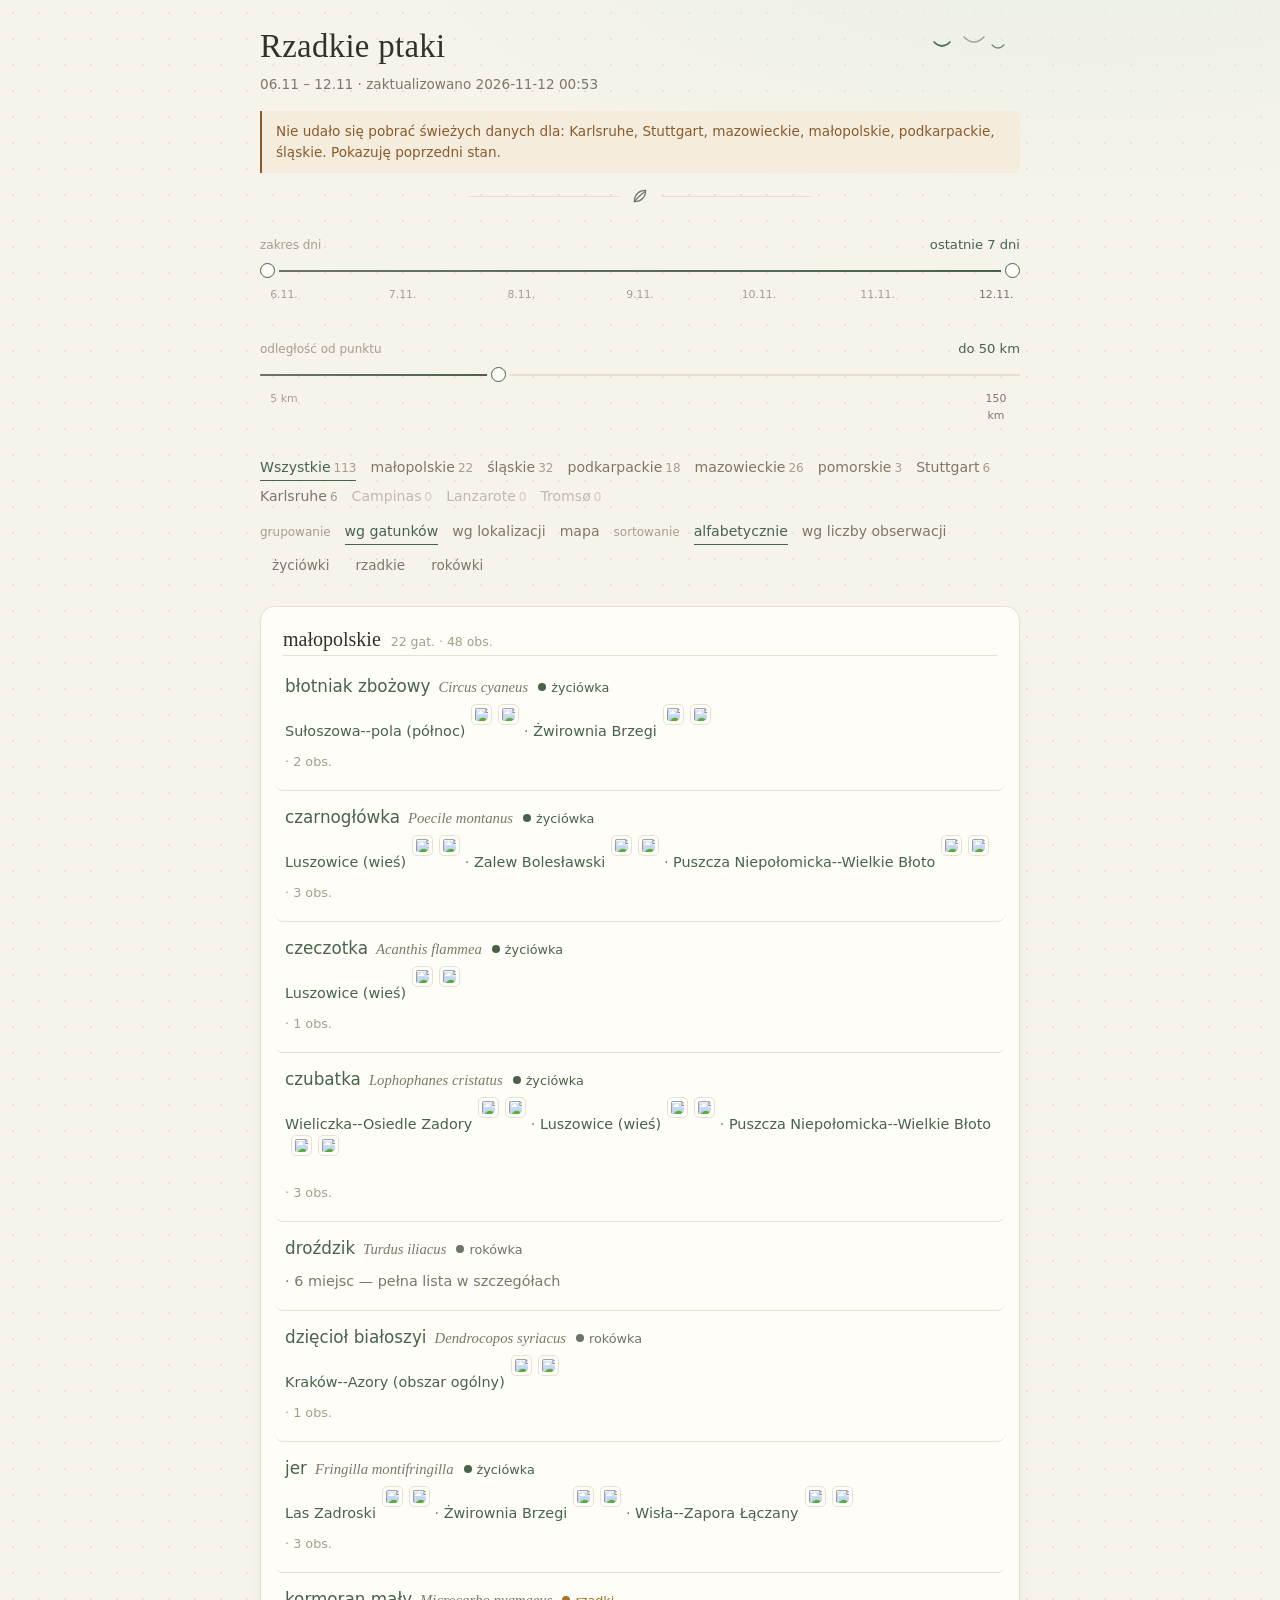
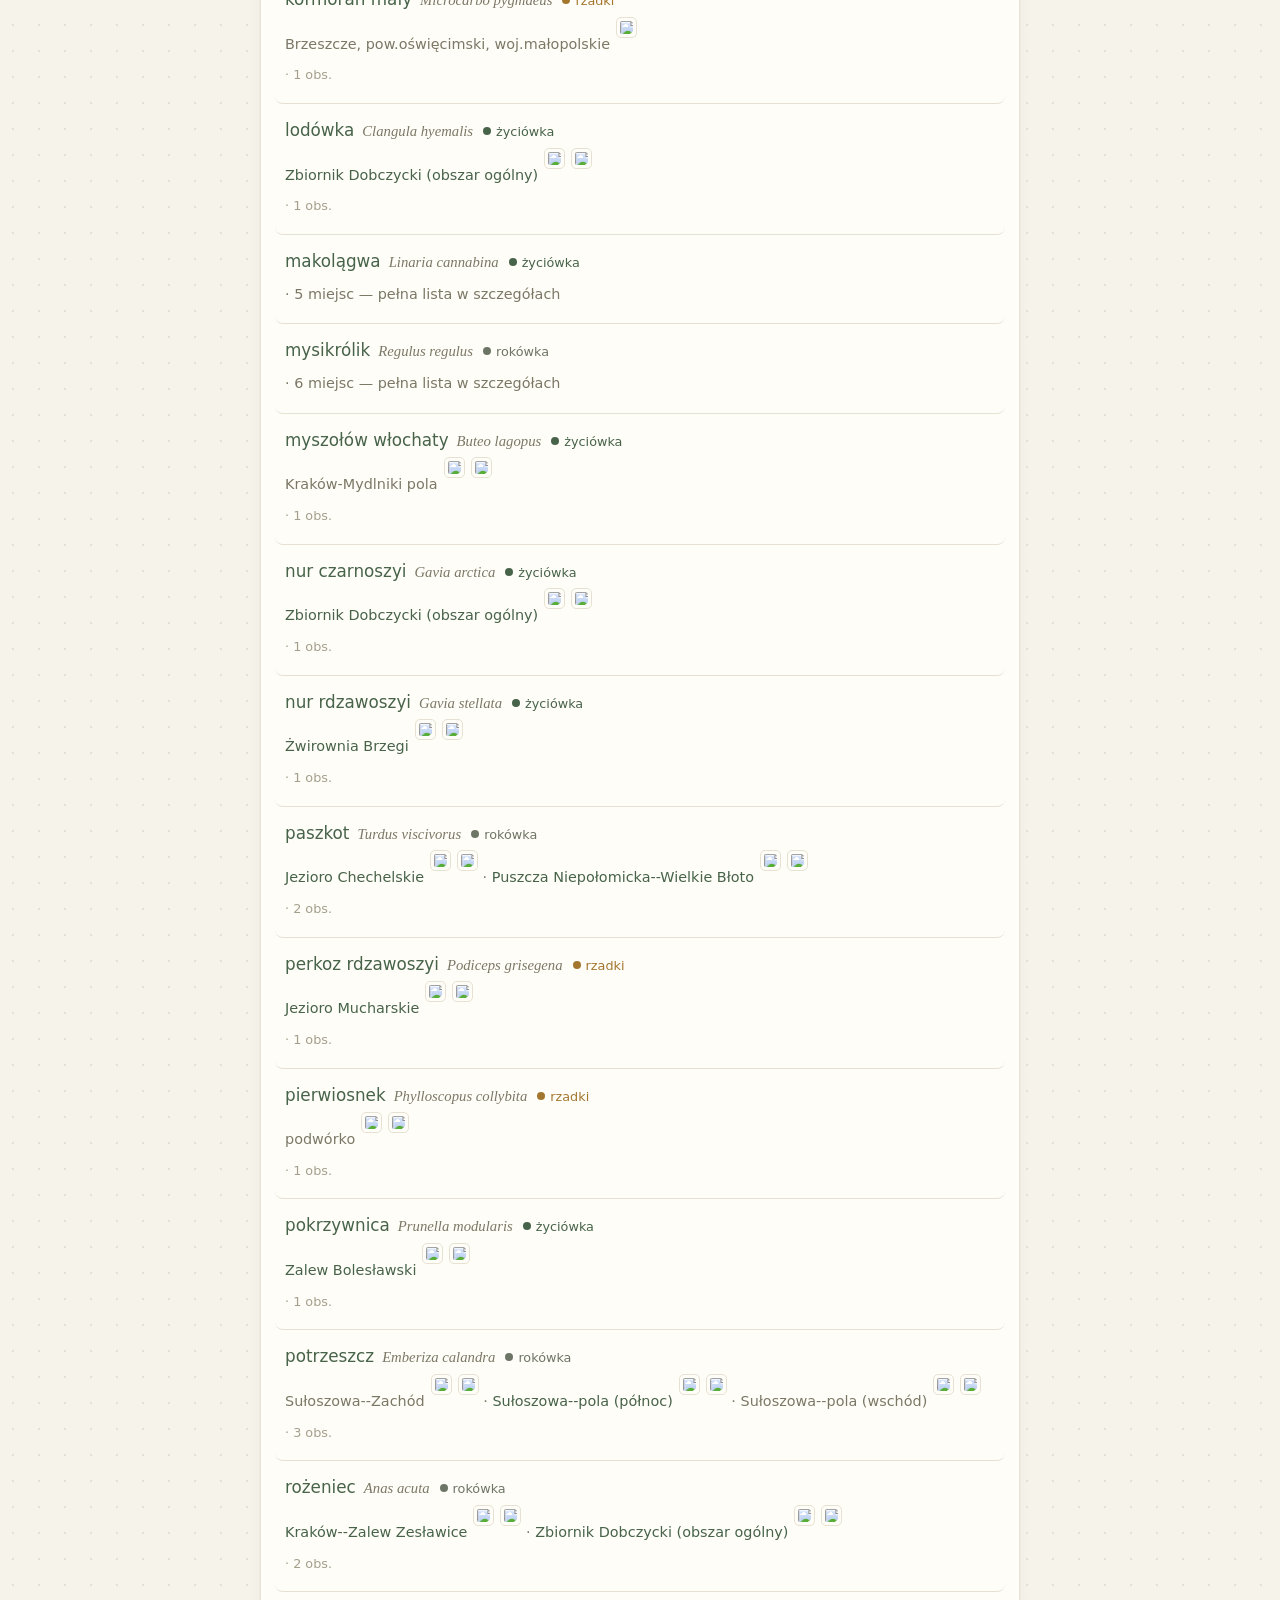
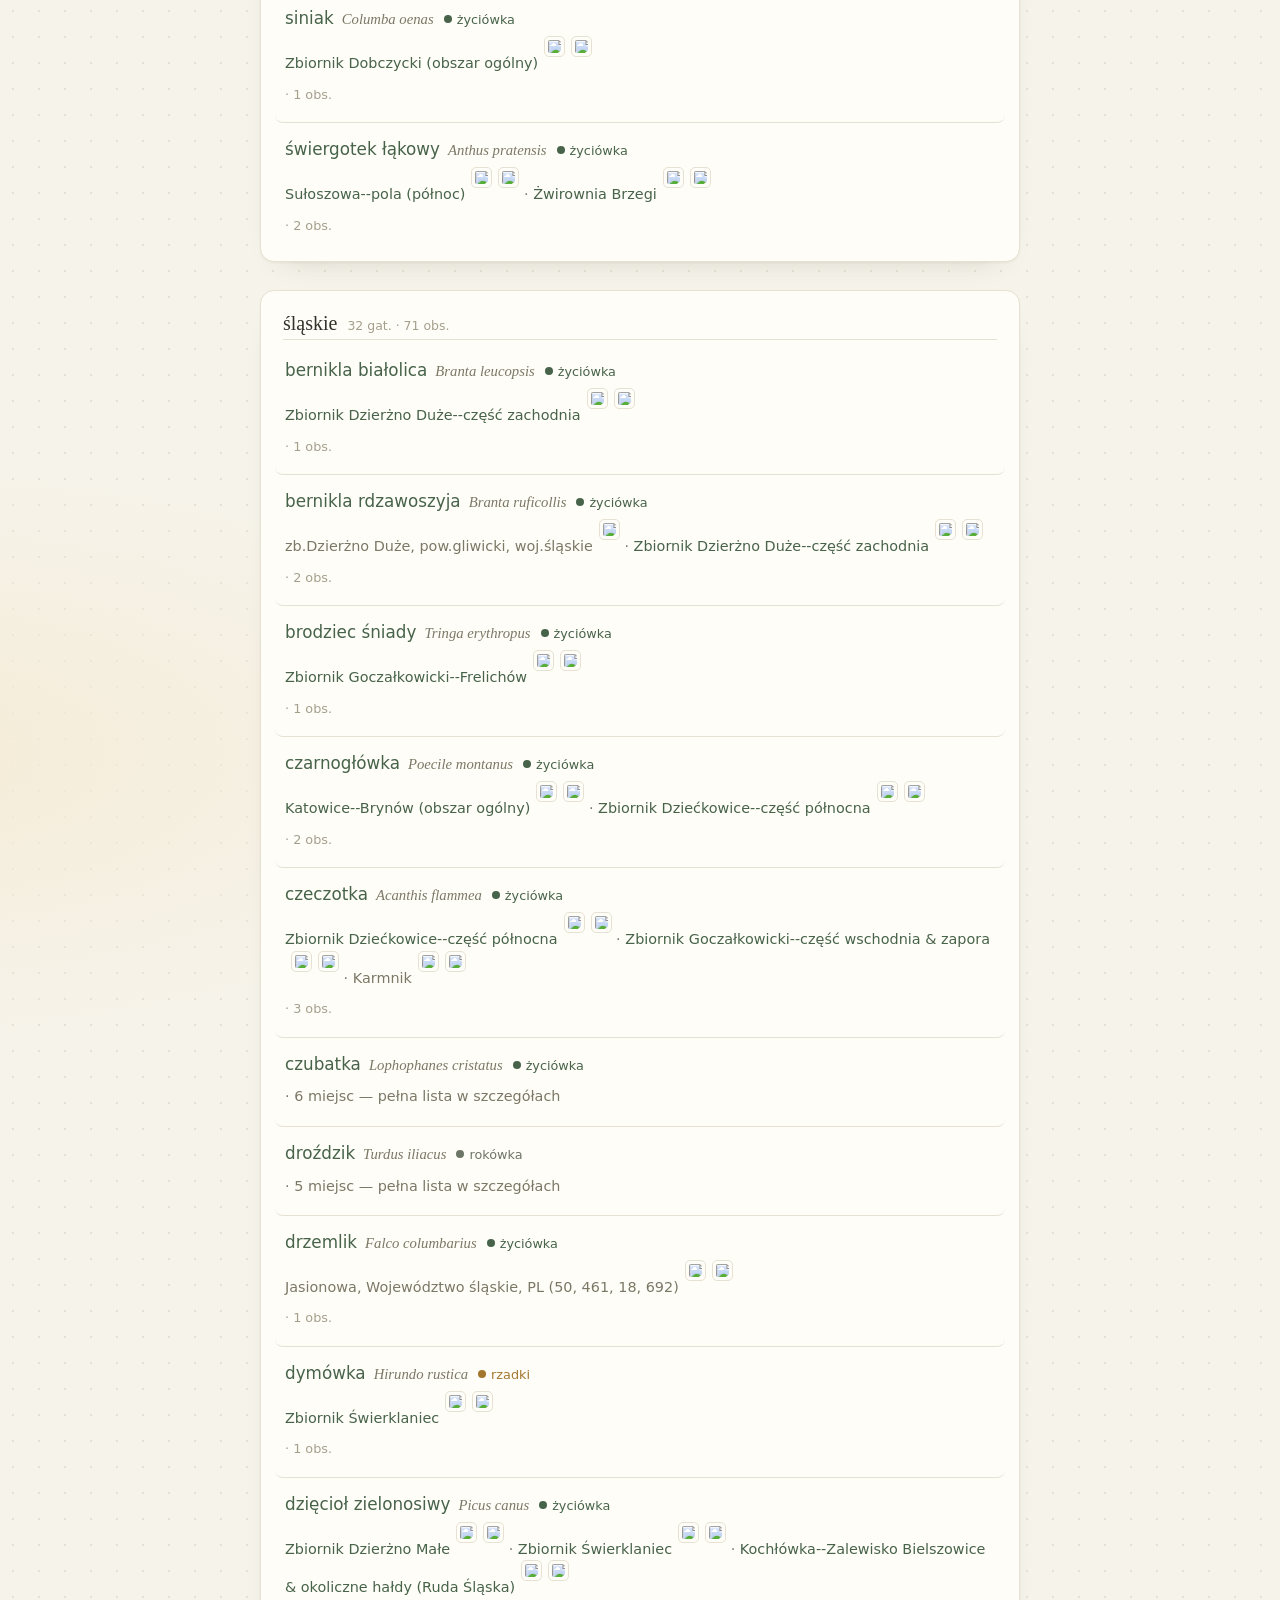
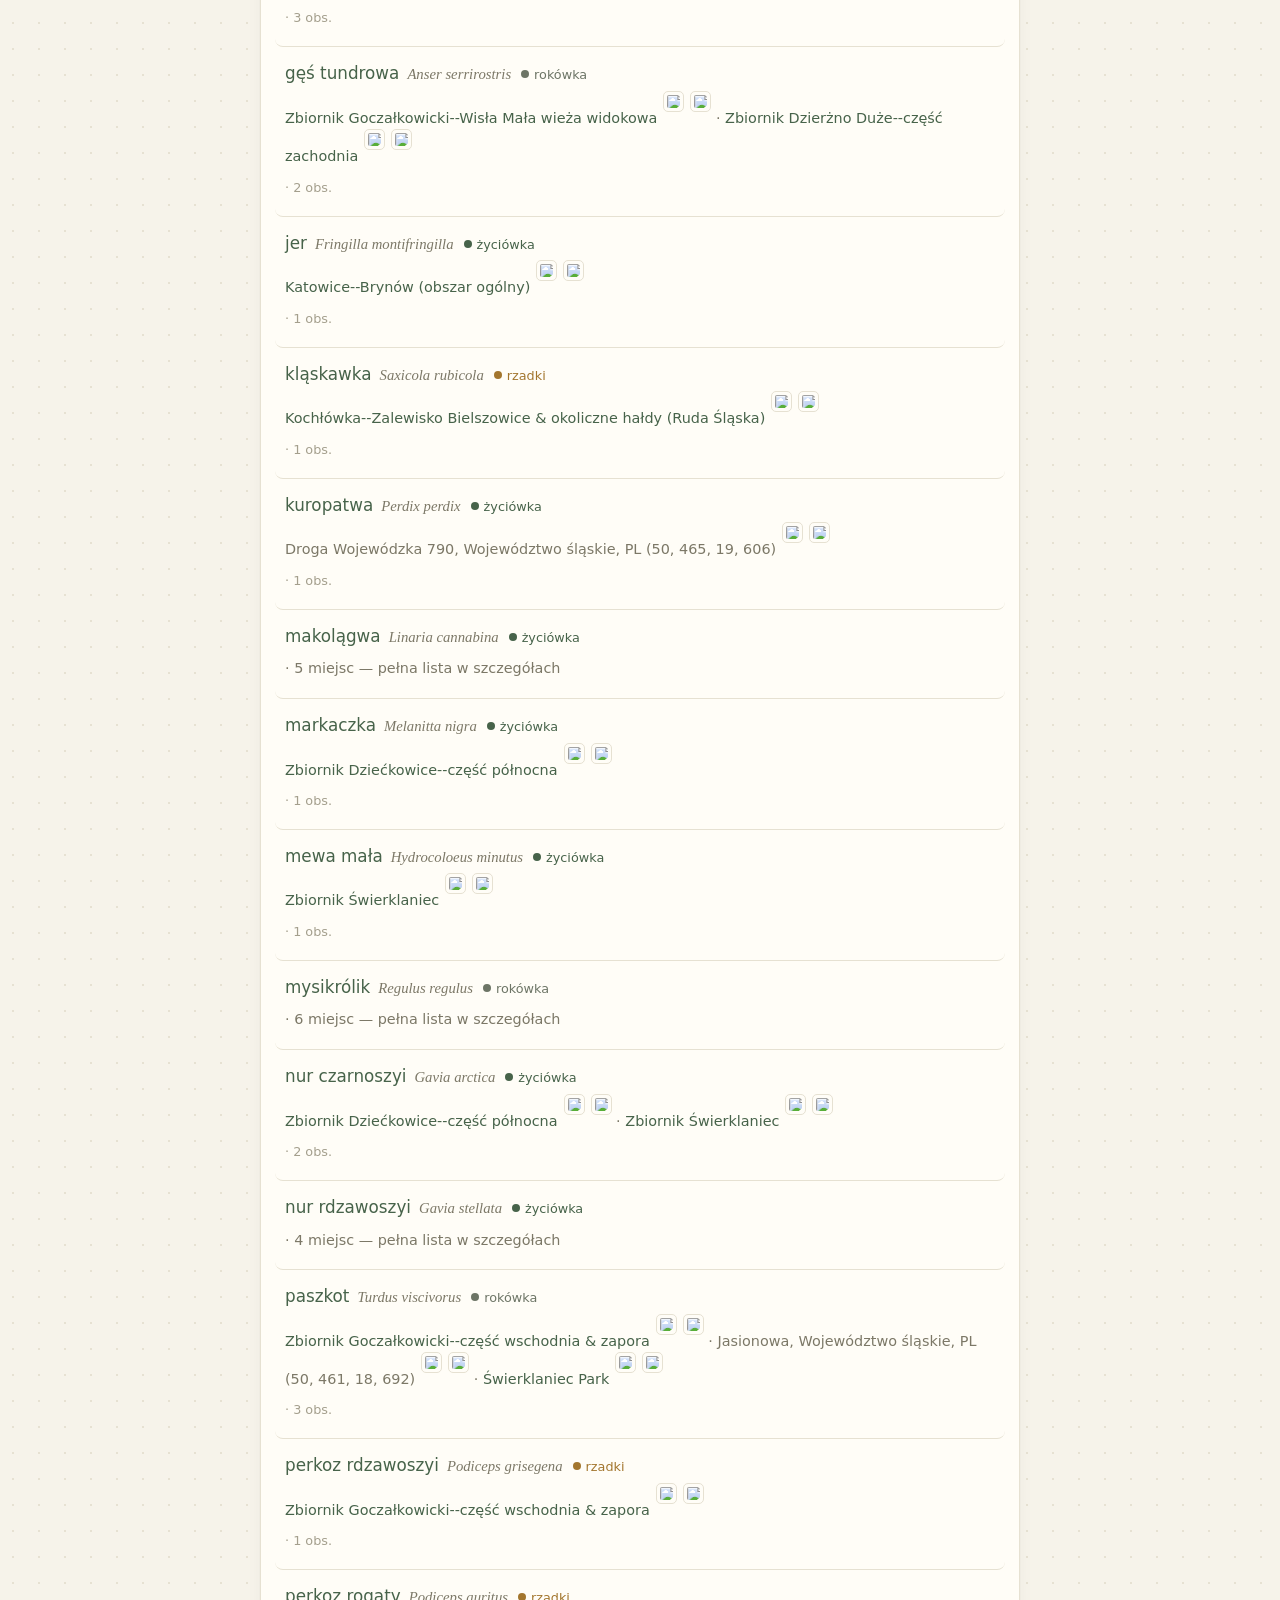
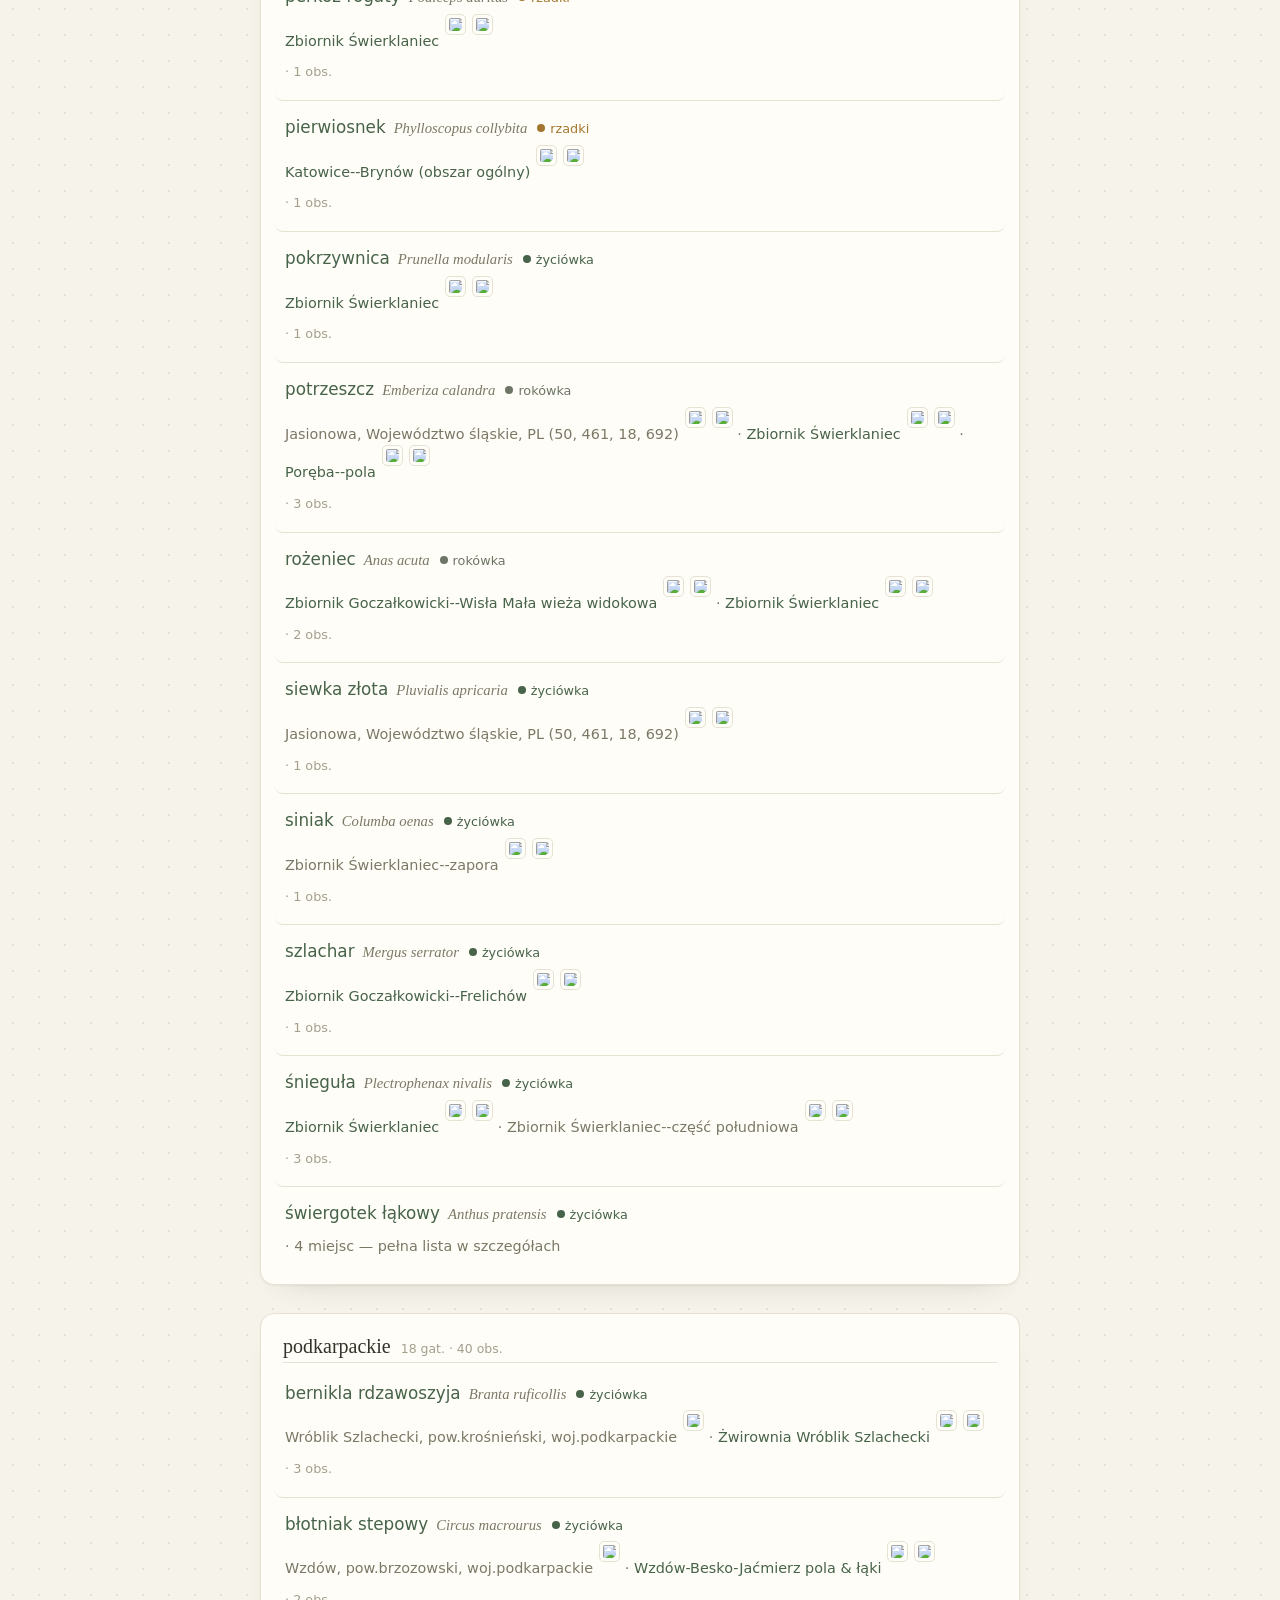
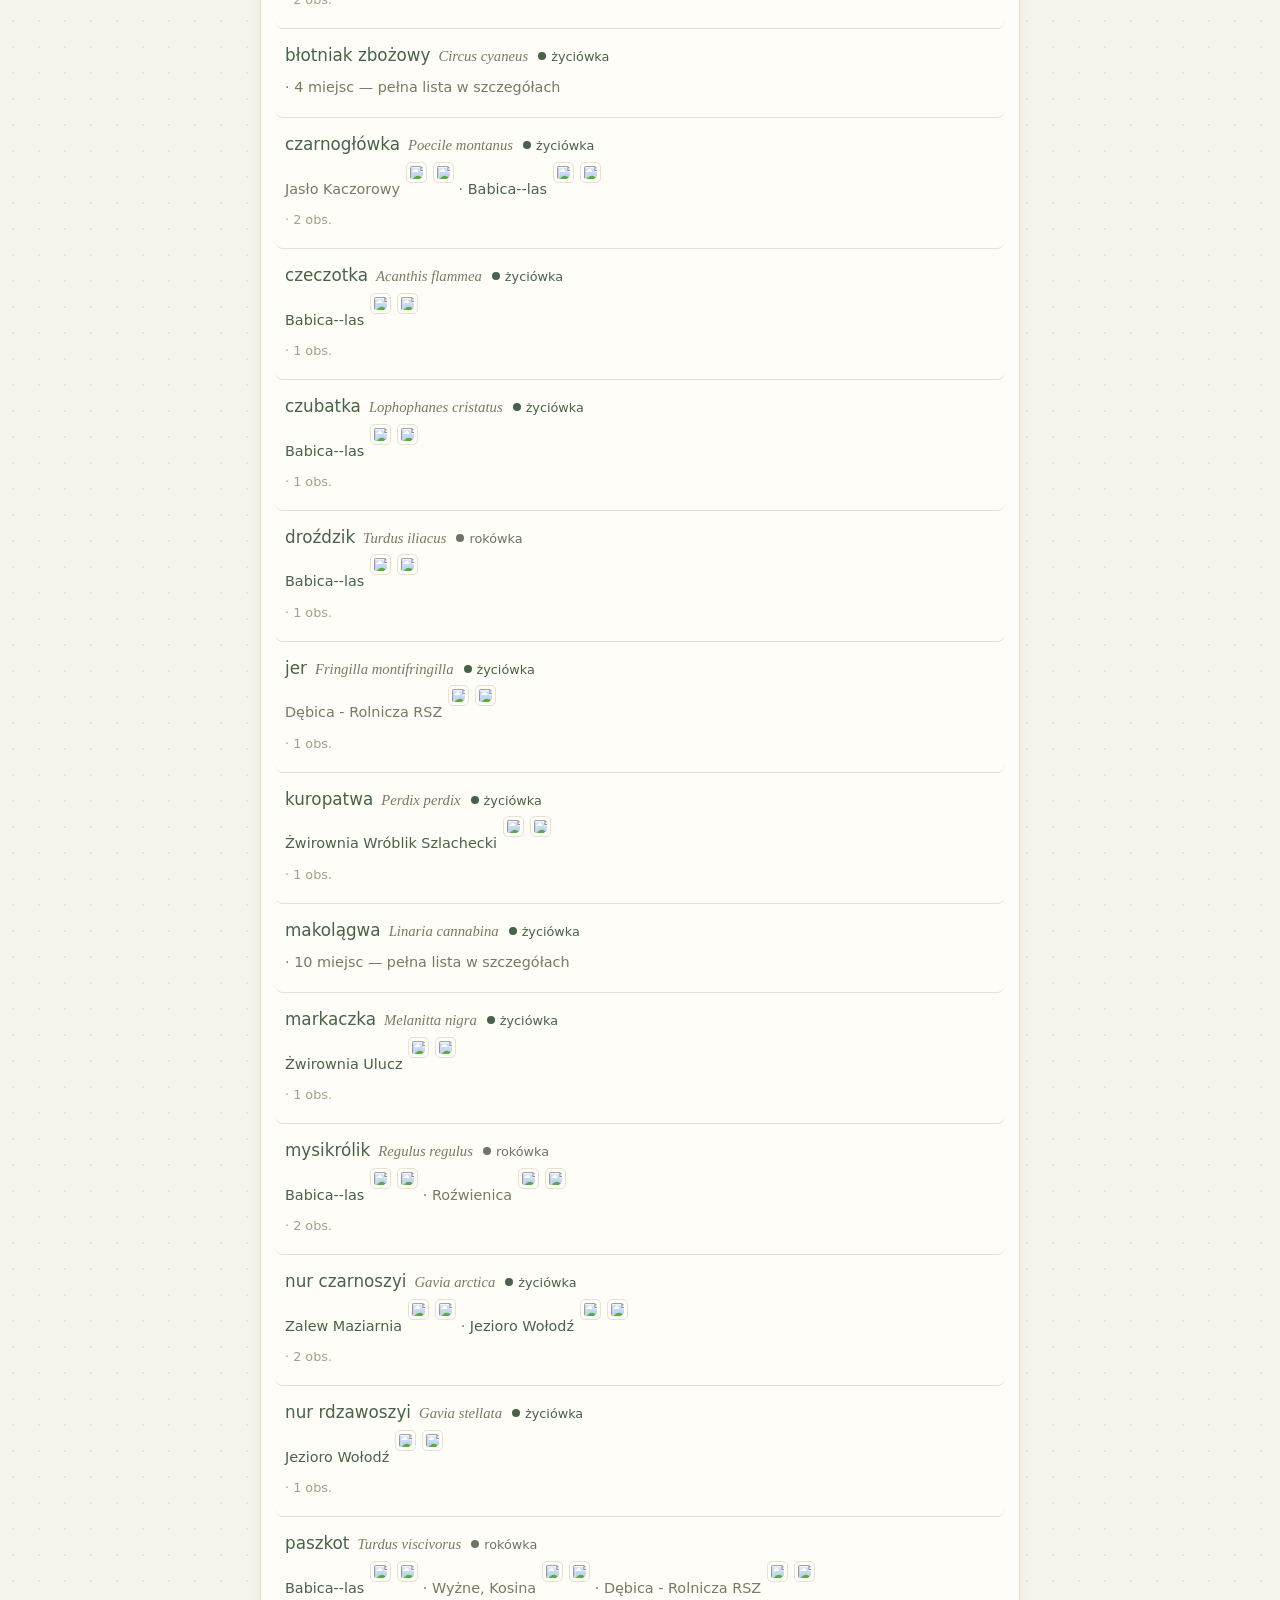
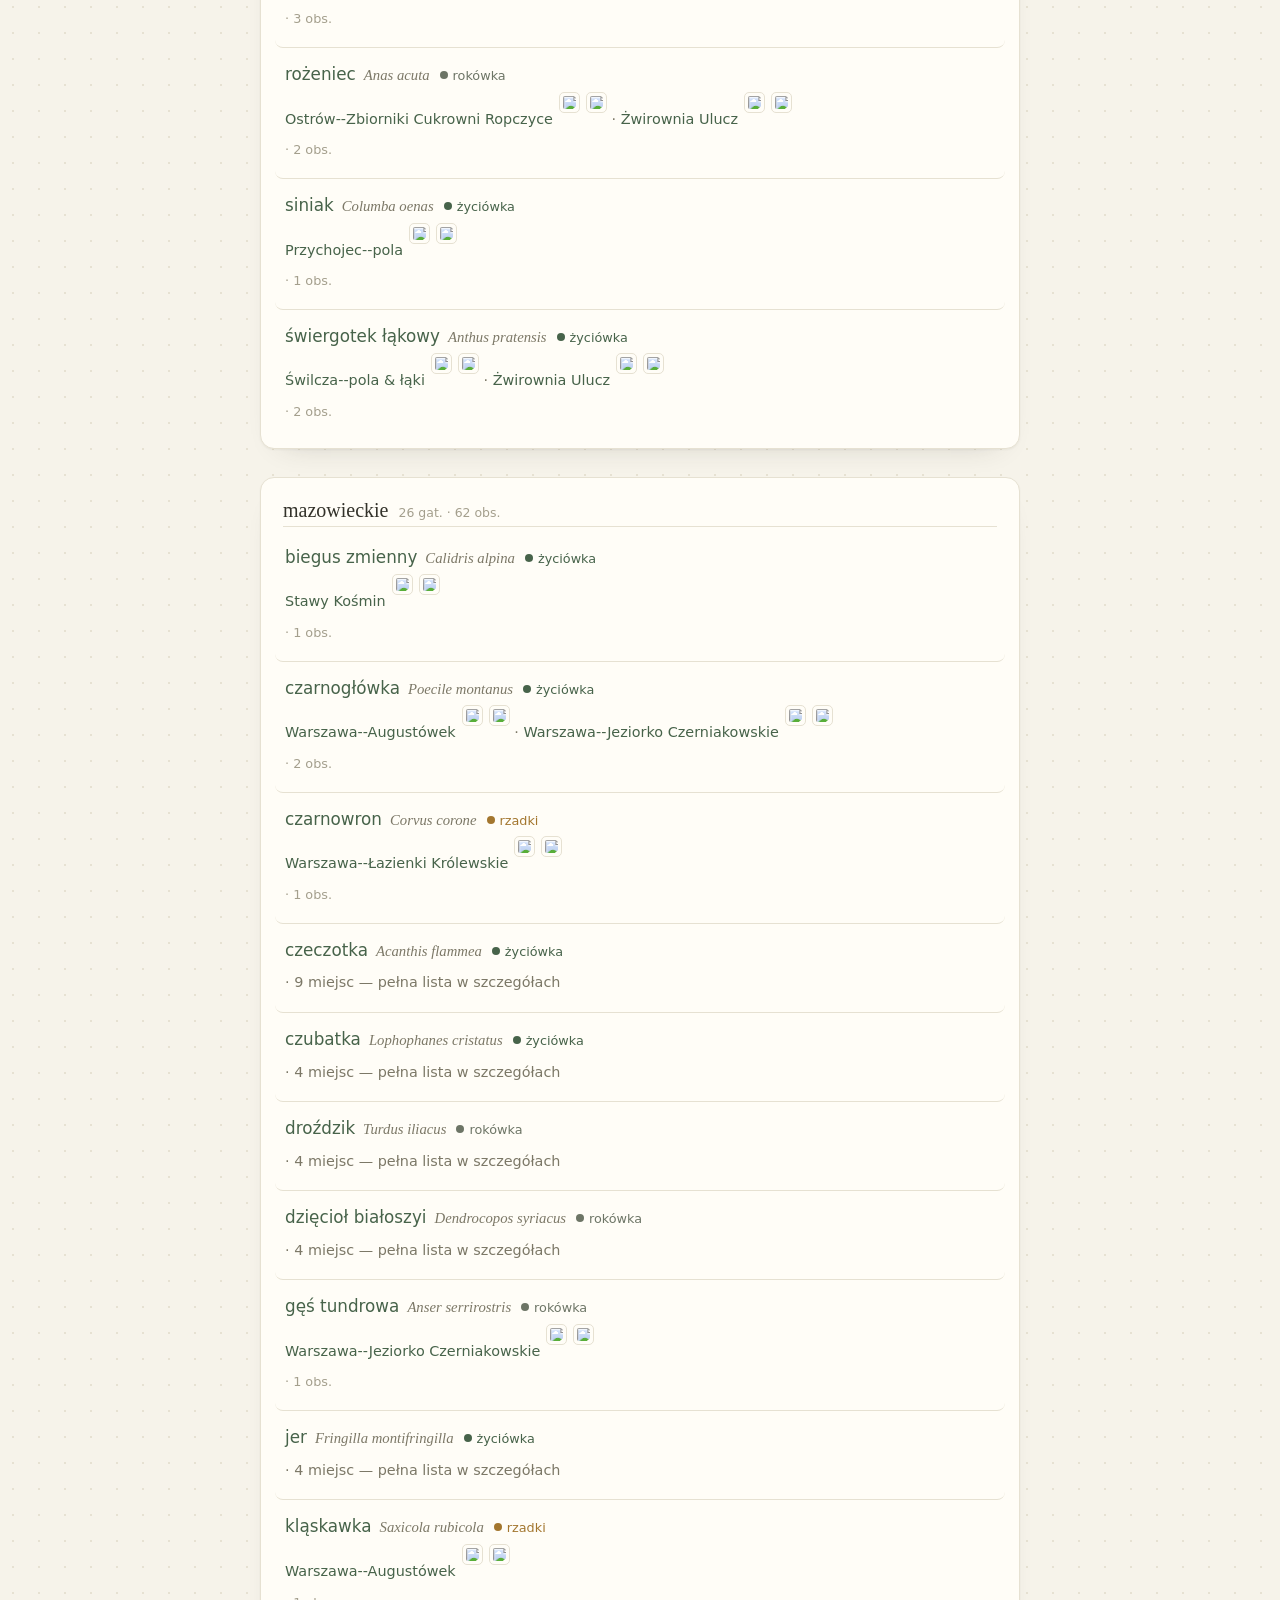
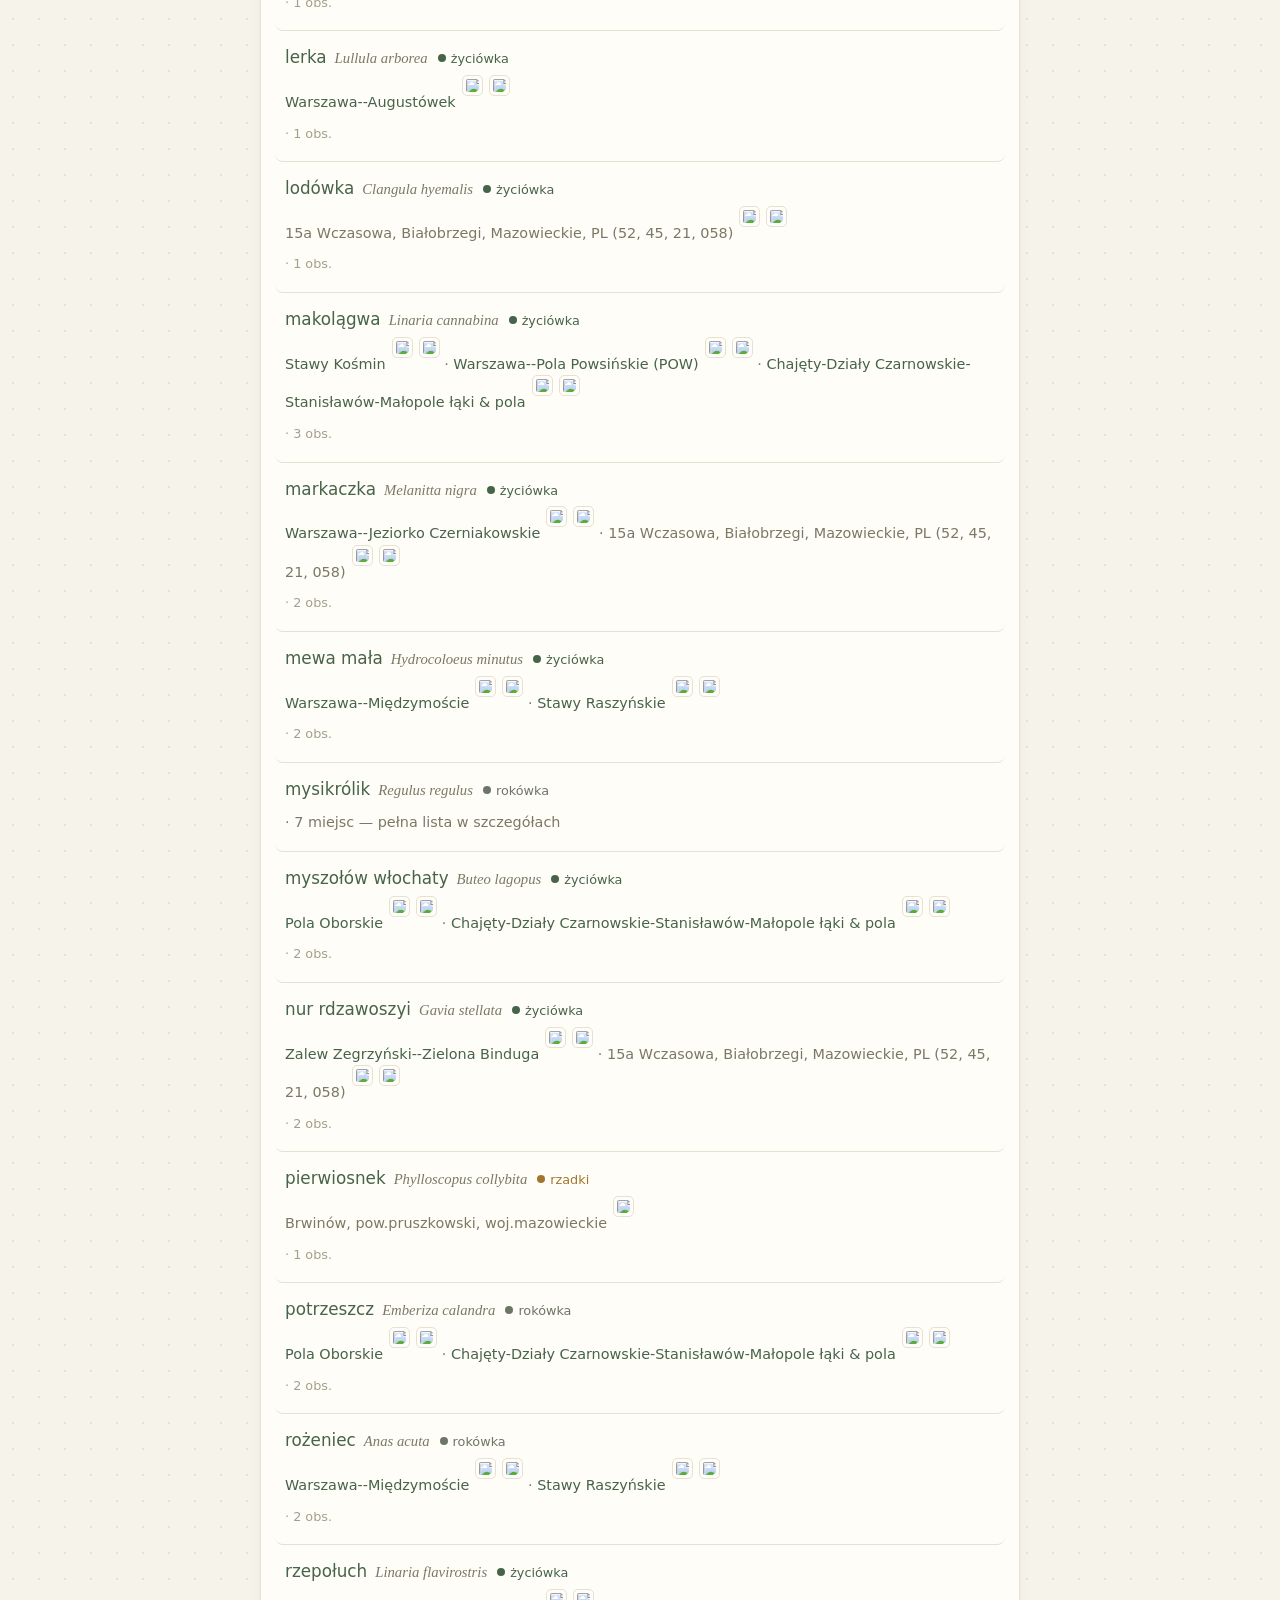
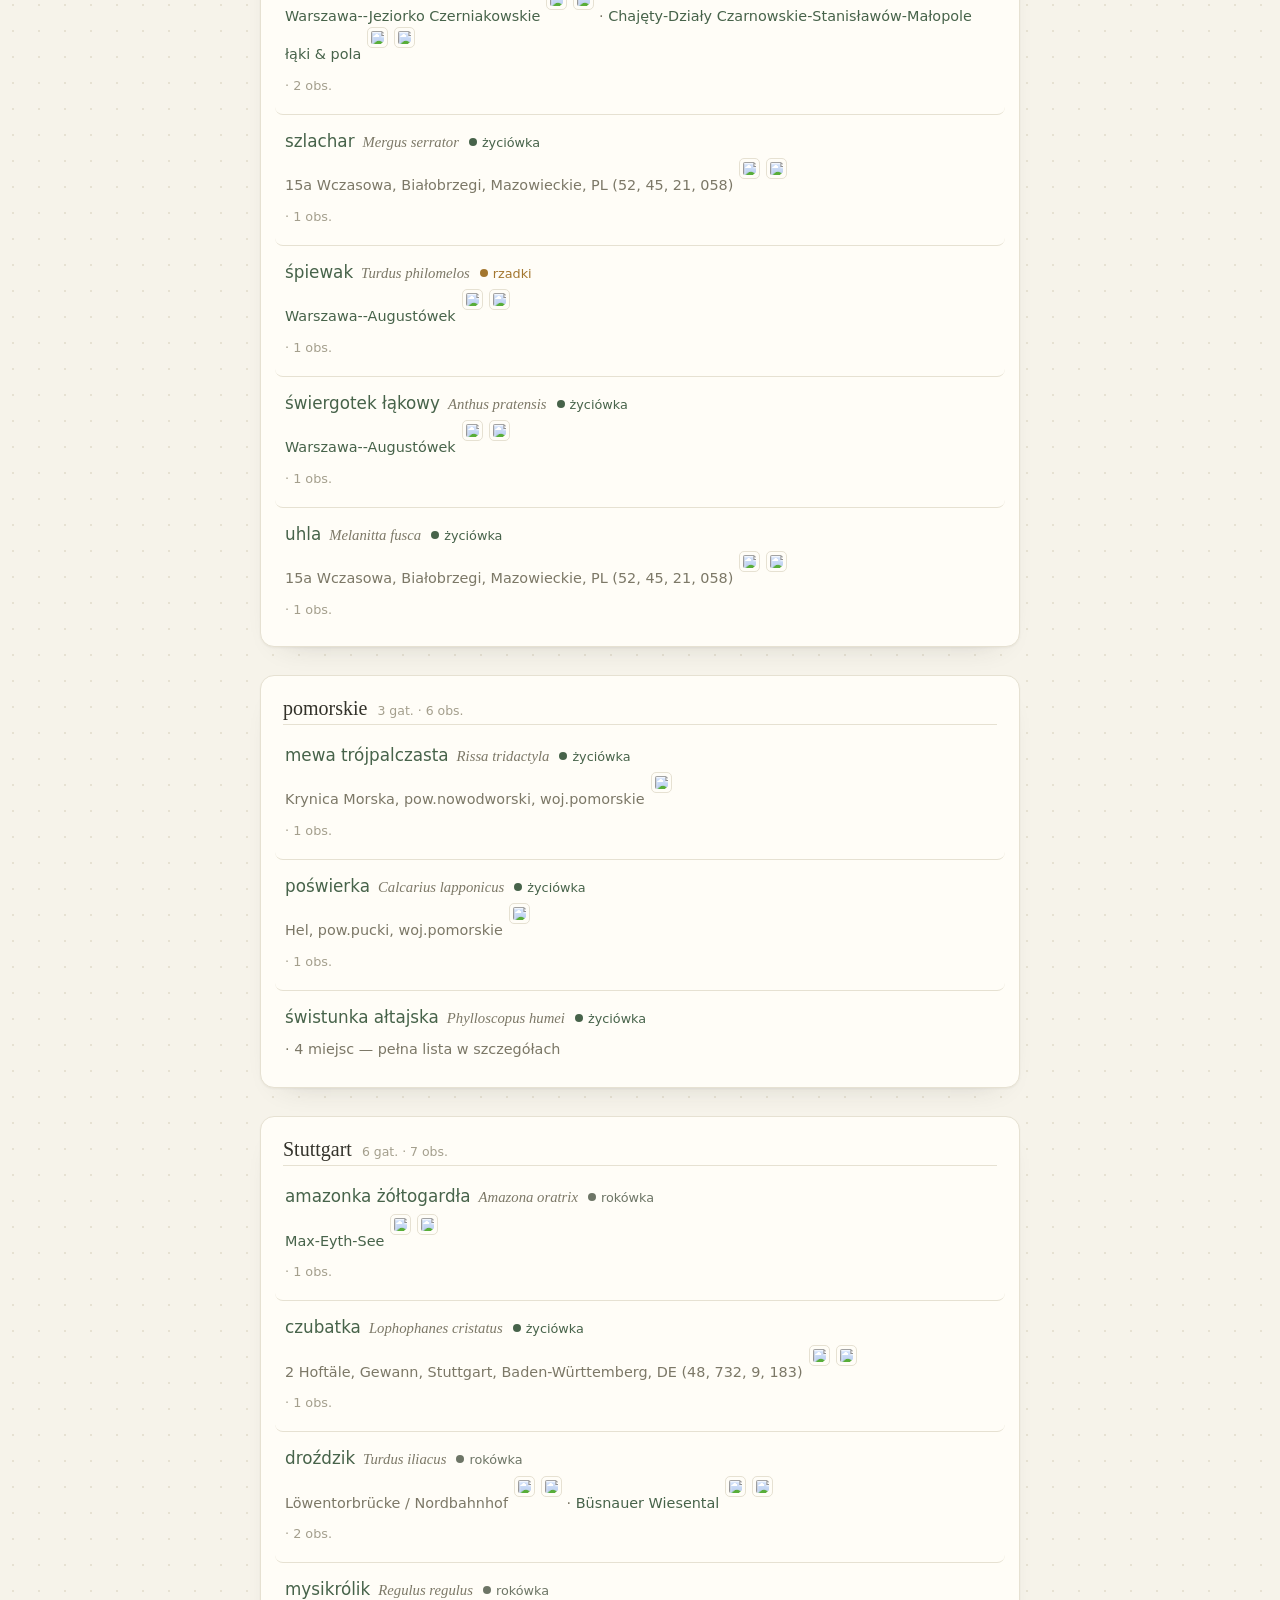
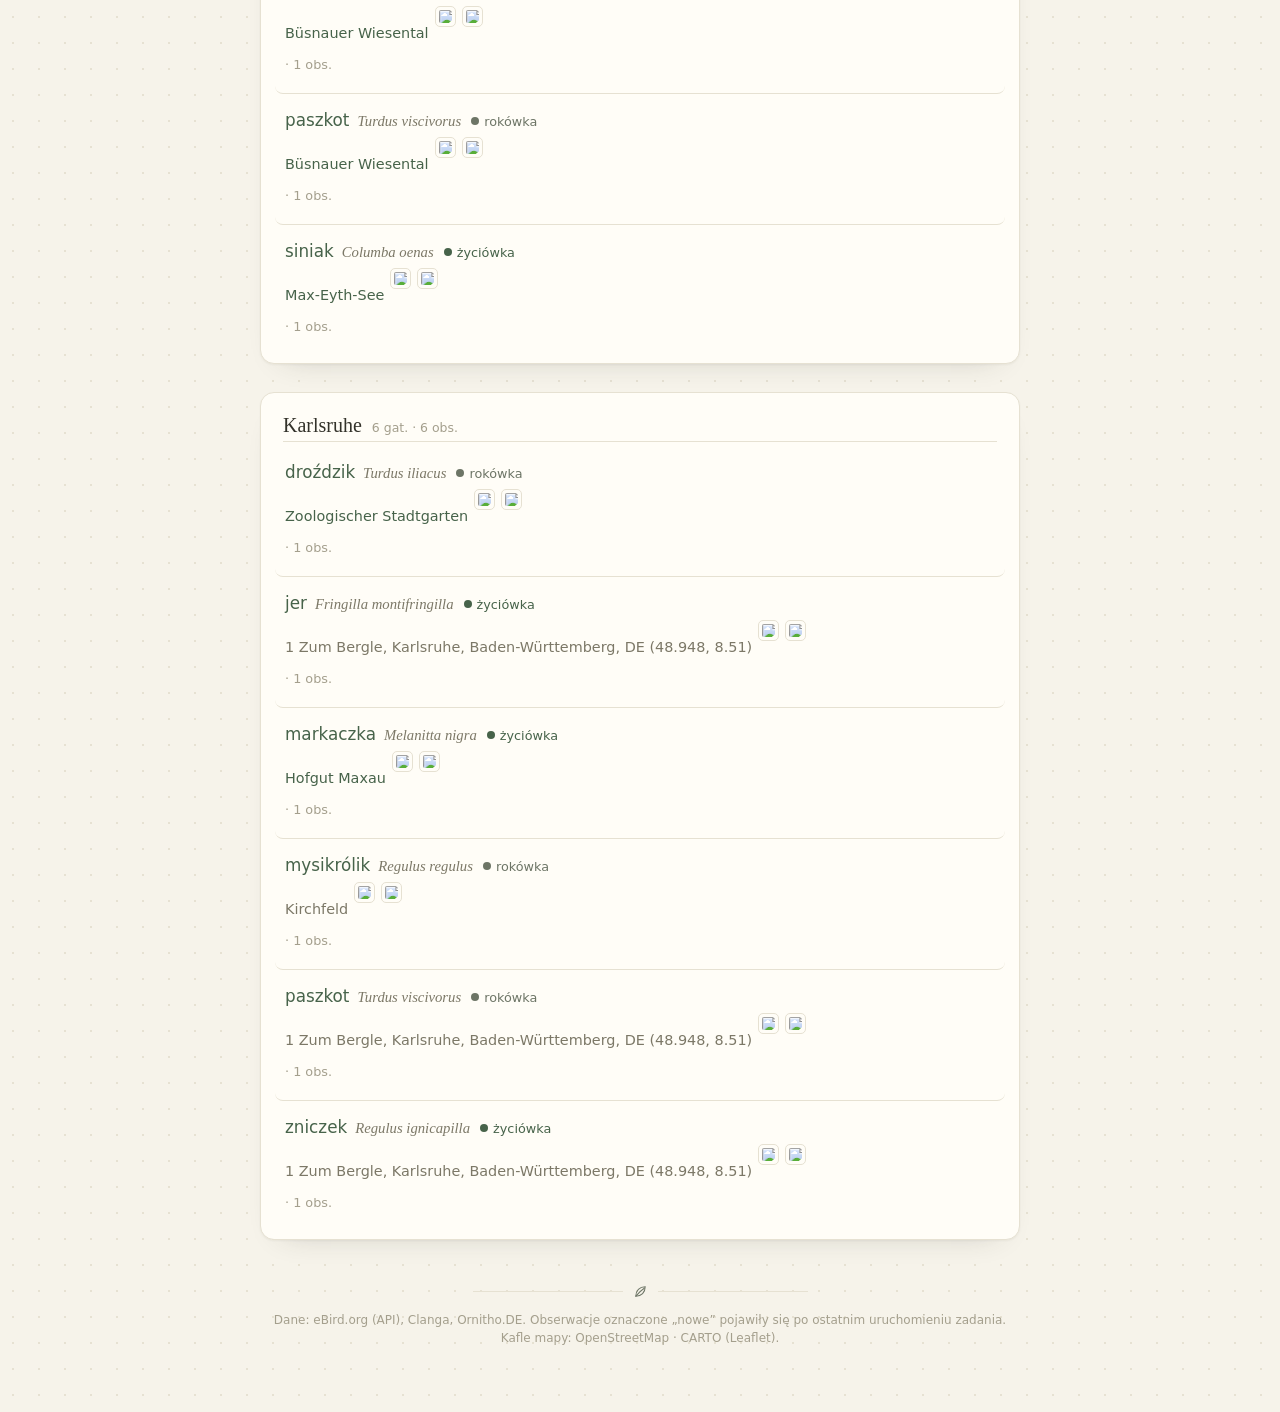
==== commit 99adcd11: "Publish daily bird observations report (2026-11-12)" ====
--- a/raport-obserwacji/index.html
+++ b/raport-obserwacji/index.html
@@ -220,6 +220,18 @@
       </div>
       <div class="range-ticks" id="rticks"></div>
     </div>
+    <div class="range" id="kmRange" hidden>
+      <div class="range-head">
+        <span class="range-cap">odległość od punktu</span>
+        <span class="range-lbl" id="kmlbl"></span>
+      </div>
+      <div class="range-box">
+        <div class="range-track"></div>
+        <div class="range-fill" id="kmfill"></div>
+        <input type="range" id="kmR" min="5" max="150" step="5" aria-label="Promień od punktu odniesienia w kilometrach">
+      </div>
+      <div class="range-ticks"><span>5 km</span><span>150 km</span></div>
+    </div>
     <div class="row" id="regions" role="group" aria-label="Region"></div>
     <div class="row" id="groupby" role="group" aria-label="Grupowanie"></div>
     <div class="row" id="types" role="group" aria-label="Rodzaj"></div>
@@ -233,7 +245,7 @@
     Kafle mapy: OpenStreetMap · CARTO (Leaflet).
   </footer>
 </div>
-<script type="application/json" id="rp-data">{"v":1,"generated":"2026-11-11 22:06","today":"2026-11-11","from":"2026-11-05","regions":[{"n":"małopolskie","d":1,"p":"50.0298,19.9465"},{"n":"śląskie","d":0,"p":"50.2596,19.0188"},{"n":"podkarpackie","d":0,"p":"50.0046,22.0072"},{"n":"mazowieckie","d":0,"p":"52.2244,20.9889"},{"n":"pomorskie","d":0},{"n":"Stuttgart","d":0,"p":"48.8135,9.1693"},{"n":"Karlsruhe","d":0,"p":"49.0034,8.4022"},{"n":"Campinas","d":0},{"n":"Lanzarote","d":0},{"n":"Tromsø","d":0}],"stale":[],"groups":[{"r":"małopolskie","pl":"makolągwa","en":"Eurasian Linnet","la":"Linaria cannabina","u":"https://ebird.org/species/eurlin1/PL-MA","v":"Lifer","ny":1,"obs":[{"d":"2026-11-10","l":"Sułoszowa--Zachód","lu":null,"c":"https://ebird.org/checklist/S409479382","gm":"https://www.google.com/maps?q=50.2873459,19.6916813","om":"https://omaps.app/s4H6AIlIEc/Su%C5%82oszowa--Zach%C3%B3d","t":"Lifer","n":1},{"d":"2026-11-10","l":"Sułoszowa--pola (wschód)","lu":null,"c":"https://ebird.org/checklist/S409480056","gm":"https://www.google.com/maps?q=50.2755585,19.7480418","om":"https://omaps.app/s4H6ARaAzn/Su%C5%82oszowa--pola_%28wsch%C3%B3d%29","t":"Lifer","n":1},{"d":"2026-11-09","l":"Wróblówka-Długopole--Żwirownia","lu":"https://ebird.org/species/eurlin1/L9134446","c":"https://ebird.org/checklist/S409241264","gm":"https://www.google.com/maps?q=49.4709301,19.8845743","om":"https://omaps.app/s4Hwmj_YAu/Wr%C3%B3bl%C3%B3wka-D%C5%82ugopole--%C5%BBwirownia","t":"Lifer","n":0},{"d":"2026-11-08","l":"Wokowice-Bielcza pola","lu":"https://ebird.org/species/eurlin1/L68719489","c":"https://ebird.org/checklist/S408940980","gm":"https://www.google.com/maps?q=50.01157,20.71839","om":"https://omaps.app/s4H5NRczEX/Wokowice-Bielcza_pola","t":"Lifer","n":0},{"d":"2026-11-07","l":"Zbiornik Dobczycki (obszar ogólny)","lu":"https://ebird.org/species/eurlin1/L6529661","c":"https://ebird.org/checklist/S408634813","gm":"https://www.google.com/maps?q=49.8667306,20.0475917","om":"https://omaps.app/s4Hy4i-jxH/Zbiornik_Dobczycki_%28obszar_og%C3%B3lny%29","t":"Lifer","n":0},{"d":"2026-11-07","l":"Zalew Bolesławski","lu":"https://ebird.org/species/eurlin1/L46055389","c":"https://ebird.org/checklist/S408578696","gm":"https://www.google.com/maps?q=50.2773733,19.5124317","om":"https://omaps.app/s4HvUAiypp/Zalew_Boles%C5%82awski","t":"Lifer","n":0},{"d":"2026-11-07","l":"Jezioro Chechelskie","lu":"https://ebird.org/species/eurlin1/L23468559","c":"https://ebird.org/checklist/S408574914","gm":"https://www.google.com/maps?q=50.1358461,19.4446006","om":"https://omaps.app/s4Htxp_hqg/Jezioro_Chechelskie","t":"Lifer","n":0},{"d":"2026-11-05","l":"Kraków--Bagry Ludwinowskie","lu":"https://ebird.org/species/eurlin1/L39619059","c":"https://ebird.org/checklist/S408144532","gm":"https://www.google.com/maps?q=50.0386874,19.9313686","om":"https://omaps.app/s4H4M2JQ7i/Krak%C3%B3w--Bagry_Ludwinowskie","t":"Lifer","n":0}]},{"r":"małopolskie","pl":"świergotek łąkowy","en":"Meadow Pipit","la":"Anthus pratensis","u":"https://ebird.org/species/meapip1/PL-MA","v":"Lifer","ny":1,"obs":[{"d":"2026-11-10","l":"Sułoszowa--pola (północ)","lu":"https://ebird.org/species/meapip1/L11490634","c":"https://ebird.org/checklist/S409479546","gm":"https://www.google.com/maps?q=50.2819664,19.7304373","om":"https://omaps.app/s4H6AH1OJq/Su%C5%82oszowa--pola_%28p%C3%B3%C5%82noc%29","t":"Lifer","n":1},{"d":"2026-11-10","l":"Żwirownia Brzegi","lu":"https://ebird.org/species/meapip1/L8271201","c":"https://ebird.org/checklist/S409532532","gm":"https://www.google.com/maps?q=50.02968,20.07706","om":"https://omaps.app/s4H4YPnREW/%C5%BBwirownia_Brzegi","t":"Lifer","n":1},{"d":"2026-11-09","l":"Wróblówka-Długopole--Żwirownia","lu":"https://ebird.org/species/meapip1/L9134446","c":"https://ebird.org/checklist/S409241264","gm":"https://www.google.com/maps?q=49.4709301,19.8845743","om":"https://omaps.app/s4Hwmj_YAu/Wr%C3%B3bl%C3%B3wka-D%C5%82ugopole--%C5%BBwirownia","t":"Lifer","n":0},{"d":"2026-11-07","l":"Witów--pola","lu":"https://ebird.org/species/meapip1/L27897731","c":"https://ebird.org/checklist/S408655359","gm":"https://www.google.com/maps?q=49.3247231,19.8192885","om":"https://omaps.app/s4HwJPddze/Wit%C3%B3w--pola","t":"Lifer","n":0},{"d":"2026-11-05","l":"Kraków--Bagry Ludwinowskie","lu":"https://ebird.org/species/meapip1/L39619059","c":"https://ebird.org/checklist/S408144532","gm":"https://www.google.com/maps?q=50.0386874,19.9313686","om":"https://omaps.app/s4H4M2JQ7i/Krak%C3%B3w--Bagry_Ludwinowskie","t":"Lifer","n":0}]},{"r":"małopolskie","pl":"myszołów włochaty","en":"Rough-legged Hawk","la":"Buteo lagopus","u":"https://ebird.org/species/rolhaw/PL-MA","v":"Lifer","ny":1,"obs":[{"d":"2026-11-09","l":"Kraków-Mydlniki pola","lu":null,"c":"https://ebird.org/checklist/S409233071","gm":"https://www.google.com/maps?q=50.0895179,19.847693","om":"https://omaps.app/s4H4L8wTDa/Krak%C3%B3w-Mydlniki_pola","t":"Lifer","n":0},{"d":"2026-11-07","l":"Lasek","lu":null,"c":"https://ebird.org/checklist/S408588757","gm":"https://www.google.com/maps?q=49.5136681,19.9753074","om":"https://omaps.app/s4HwtmjwQc/Lasek","t":"Lifer","n":0},{"d":"2026-11-06","l":"Kozłów--pola (zachód)","lu":"https://ebird.org/species/rolhaw/L26779608","c":"https://ebird.org/checklist/S408301939","gm":"https://www.google.com/maps?q=50.4872746,20.0040813","om":"https://omaps.app/s4H6l4-aLU/Koz%C5%82%C3%B3w--pola_%28zach%C3%B3d%29","t":"Lifer","n":0}]},{"r":"małopolskie","pl":"błotniak zbożowy","en":"Hen Harrier","la":"Circus cyaneus","u":"https://ebird.org/species/norhar1/PL-MA","v":"Lifer","ny":1,"obs":[{"d":"2026-11-10","l":"Sułoszowa--pola (północ)","lu":"https://ebird.org/species/norhar1/L11490634","c":"https://ebird.org/checklist/S409479546","gm":"https://www.google.com/maps?q=50.2819664,19.7304373","om":"https://omaps.app/s4H6AH1OJq/Su%C5%82oszowa--pola_%28p%C3%B3%C5%82noc%29","t":"Lifer","n":1},{"d":"2026-11-10","l":"Żwirownia Brzegi","lu":"https://ebird.org/species/norhar1/L8271201","c":"https://ebird.org/checklist/S409532532","gm":"https://www.google.com/maps?q=50.02968,20.07706","om":"https://omaps.app/s4H4YPnREW/%C5%BBwirownia_Brzegi","t":"Lifer","n":1},{"d":"2026-11-05","l":"Wróblówka-Długopole--Żwirownia","lu":"https://ebird.org/species/norhar1/L9134446","c":"https://ebird.org/checklist/S408111771","gm":"https://www.google.com/maps?q=49.4709301,19.8845743","om":"https://omaps.app/s4Hwmj_YAu/Wr%C3%B3bl%C3%B3wka-D%C5%82ugopole--%C5%BBwirownia","t":"Lifer","n":0}]},{"r":"małopolskie","pl":"czeczotka","en":"Redpoll","la":"Acanthis flammea","u":"https://ebird.org/species/redpol1/PL-MA","v":"Lifer","ny":1,"obs":[{"d":"2026-11-10","l":"Luszowice (wieś)","lu":"https://ebird.org/species/redpol1/L28516747","c":"https://ebird.org/checklist/S409426188","gm":"https://www.google.com/maps?q=50.17405,19.40254","om":"https://omaps.app/s4Hty2qNVf/Luszowice_%28wie%C5%9B%29","t":"Lifer","n":1},{"d":"2026-11-05","l":"Żwirownia Brzegi","lu":"https://ebird.org/species/redpol1/L8271201","c":"https://ebird.org/checklist/S408075104","gm":"https://www.google.com/maps?q=50.02968,20.07706","om":"https://omaps.app/s4H4YPnREW/%C5%BBwirownia_Brzegi","t":"Lifer","n":0}]},{"r":"małopolskie","pl":"jer","en":"Brambling","la":"Fringilla montifringilla","u":"https://ebird.org/species/brambl/PL-MA","v":"Lifer","ny":1,"obs":[{"d":"2026-11-10","l":"Las Zadroski","lu":"https://ebird.org/species/brambl/L18987309","c":"https://ebird.org/checklist/S409479589","gm":"https://www.google.com/maps?q=50.28687,19.76348","om":"https://omaps.app/s4H6Acfka_/Las_Zadroski","t":"Lifer","n":1},{"d":"2026-11-10","l":"Żwirownia Brzegi","lu":"https://ebird.org/species/brambl/L8271201","c":"https://ebird.org/checklist/S409422781","gm":"https://www.google.com/maps?q=50.02968,20.07706","om":"https://omaps.app/s4H4YPnREW/%C5%BBwirownia_Brzegi","t":"Lifer","n":1},{"d":"2026-11-08","l":"Wisła--Zapora Łączany","lu":"https://ebird.org/species/brambl/L8254090","c":"https://ebird.org/checklist/S408964668","gm":"https://www.google.com/maps?q=49.9874979,19.5963058","om":"https://omaps.app/s4HtWf7w0K/Wis%C5%82a--Zapora_%C5%81%C4%85czany","t":"Lifer","n":0},{"d":"2026-11-07","l":"Wróblówka-Długopole--Żwirownia","lu":"https://ebird.org/species/brambl/L9134446","c":"https://ebird.org/checklist/S408550007","gm":"https://www.google.com/maps?q=49.4709301,19.8845743","om":"https://omaps.app/s4Hwmj_YAu/Wr%C3%B3bl%C3%B3wka-D%C5%82ugopole--%C5%BBwirownia","t":"Lifer","n":0},{"d":"2026-11-07","l":"Las Sokółka","lu":"https://ebird.org/species/brambl/L77218076","c":"https://ebird.org/checklist/S408532479","gm":"https://www.google.com/maps?q=49.9893,20.7288","om":"https://omaps.app/s4H5H0cGgK/Las_Sok%C3%B3%C5%82ka","t":"Lifer","n":0},{"d":"2026-11-07","l":"Wokowice-Bielcza pola","lu":"https://ebird.org/species/brambl/L68719489","c":"https://ebird.org/checklist/S408531847","gm":"https://www.google.com/maps?q=50.01157,20.71839","om":"https://omaps.app/s4H5NRczEX/Wokowice-Bielcza_pola","t":"Lifer","n":0}]},{"r":"małopolskie","pl":"nur rdzawoszyi","en":"Red-throated Loon","la":"Gavia stellata","u":"https://ebird.org/species/retloo/PL-MA","v":"Lifer","ny":1,"obs":[{"d":"2026-11-10","l":"Żwirownia Brzegi","lu":"https://ebird.org/species/retloo/L8271201","c":"https://ebird.org/checklist/S409532532","gm":"https://www.google.com/maps?q=50.02968,20.07706","om":"https://omaps.app/s4H4YPnREW/%C5%BBwirownia_Brzegi","t":"Lifer","n":1},{"d":"2026-11-07","l":"Jezioro Czorsztyńskie--obszar Frydman-Maniowy","lu":"https://ebird.org/species/retloo/L14604594","c":"https://ebird.org/checklist/S408577558","gm":"https://www.google.com/maps?q=49.4589598,20.2327393","om":"https://omaps.app/s4Hw2LzomC/Jezioro_Czorszty%C5%84skie--obszar_Frydman-Maniowy","t":"Lifer","n":0}]},{"r":"małopolskie","pl":"pokrzywnica","en":"Dunnock","la":"Prunella modularis","u":"https://ebird.org/species/dunnoc1/PL-MA","v":"Lifer","ny":1,"obs":[{"d":"2026-11-07","l":"Zalew Bolesławski","lu":"https://ebird.org/species/dunnoc1/L46055389","c":"https://ebird.org/checklist/S408578696","gm":"https://www.google.com/maps?q=50.2773733,19.5124317","om":"https://omaps.app/s4HvUAiypp/Zalew_Boles%C5%82awski","t":"Lifer","n":0},{"d":"2026-11-05","l":"Żwirownia Brzegi","lu":"https://ebird.org/species/dunnoc1/L8271201","c":"https://ebird.org/checklist/S408075104","gm":"https://www.google.com/maps?q=50.02968,20.07706","om":"https://omaps.app/s4H4YPnREW/%C5%BBwirownia_Brzegi","t":"Lifer","n":0}]},{"r":"małopolskie","pl":"słonka","en":"Eurasian Woodcock","la":"Scolopax rusticola","u":"https://ebird.org/species/eurwoo/PL-MA","v":"Lifer","ny":1,"obs":[{"d":"2026-11-05","l":"Żwirownia Brzegi","lu":"https://ebird.org/species/eurwoo/L8271201","c":"https://ebird.org/checklist/S408075104","gm":"https://www.google.com/maps?q=50.02968,20.07706","om":"https://omaps.app/s4H4YPnREW/%C5%BBwirownia_Brzegi","t":"Lifer","n":0}]},{"r":"małopolskie","pl":"czubatka","en":"Crested Tit","la":"Lophophanes cristatus","u":"https://ebird.org/species/cretit2/PL-MA","v":"Lifer","ny":1,"obs":[{"d":"2026-11-10","l":"Wieliczka--Osiedle Zadory","lu":"https://ebird.org/species/cretit2/L43915884","c":"https://ebird.org/checklist/S409443367","gm":"https://www.google.com/maps?q=49.9910887,20.0576922","om":"https://omaps.app/s4H4Shx4aD/Wieliczka--Osiedle_Zadory","t":"Lifer","n":1},{"d":"2026-11-10","l":"Luszowice (wieś)","lu":"https://ebird.org/species/cretit2/L28516747","c":"https://ebird.org/checklist/S409426188","gm":"https://www.google.com/maps?q=50.17405,19.40254","om":"https://omaps.app/s4Hty2qNVf/Luszowice_%28wie%C5%9B%29","t":"Lifer","n":1},{"d":"2026-11-08","l":"Muszyna, Malnik","lu":null,"c":"https://ebird.org/checklist/S408945203","gm":"https://www.google.com/maps?q=49.3496329,20.9170255","om":"https://omaps.app/s4HxZ_9k6C/Muszyna%2C_Malnik","t":"Lifer","n":0},{"d":"2026-11-08","l":"Wieża Widokowa Na Slotwinach","lu":null,"c":"https://ebird.org/checklist/S408871980","gm":"https://www.google.com/maps?q=49.4307111,20.9262662","om":"https://omaps.app/s4Hx0o0ikT/Wie%C5%BCa_Widokowa_Na_Slotwinach","t":"Lifer","n":0},{"d":"2026-11-07","l":"Las Sokółka","lu":"https://ebird.org/species/cretit2/L77218076","c":"https://ebird.org/checklist/S408532479","gm":"https://www.google.com/maps?q=49.9893,20.7288","om":"https://omaps.app/s4H5H0cGgK/Las_Sok%C3%B3%C5%82ka","t":"Lifer","n":0},{"d":"2026-11-07","l":"Puszcza Niepołomicka--Wielkie Błoto","lu":"https://ebird.org/species/cretit2/L4928079","c":"https://ebird.org/checklist/S408647773","gm":"https://www.google.com/maps?q=50.0243233,20.2750648","om":"https://omaps.app/s4H4cZnW04/Puszcza_Niepo%C5%82omicka--Wielkie_B%C5%82oto","t":"Lifer","n":0},{"d":"2026-11-07","l":"Tatrzański PN--Morskie Oko","lu":"https://ebird.org/species/cretit2/L57075708","c":"https://ebird.org/checklist/S408717086","gm":"https://www.google.com/maps?q=49.1964668,20.0698053","om":"https://omaps.app/s4Ha6O-lKR/Tatrza%C5%84ski_PN--Morskie_Oko","t":"Lifer","n":0},{"d":"2026-11-07","l":"Hala Łabowska","lu":"https://ebird.org/species/cretit2/L11627756","c":"https://ebird.org/checklist/S408914055","gm":"https://www.google.com/maps?q=49.4730881,20.8096504","om":"https://omaps.app/s4Hxy8JLIA/Hala_%C5%81abowska","t":"Lifer","n":0}]},{"r":"małopolskie","pl":"lodówka","en":"Long-tailed Duck","la":"Clangula hyemalis","u":"https://ebird.org/species/lotduc/PL-MA","v":"Lifer","ny":1,"obs":[{"d":"2026-11-08","l":"Dolina Dunajca--Domosławice","lu":"https://ebird.org/species/lotduc/L17451859","c":"https://ebird.org/checklist/S409041537","gm":"https://www.google.com/maps?q=49.8554373,20.7295628","om":"https://omaps.app/s4Hzte-Wvx/Dolina_Dunajca--Domos%C5%82awice","t":"Lifer","n":0},{"d":"2026-11-08","l":"Zbiornik Dobczycki (obszar ogólny)","lu":"https://ebird.org/species/lotduc/L6529661","c":"https://ebird.org/checklist/S408909498","gm":"https://www.google.com/maps?q=49.8667306,20.0475917","om":"https://omaps.app/s4Hy4i-jxH/Zbiornik_Dobczycki_%28obszar_og%C3%B3lny%29","t":"Lifer","n":0}]},{"r":"małopolskie","pl":"nur czarnoszyi","en":"Arctic Loon","la":"Gavia arctica","u":"https://ebird.org/species/arcloo/PL-MA","v":"Lifer","ny":1,"obs":[{"d":"2026-11-08","l":"Zbiornik Dobczycki (obszar ogólny)","lu":"https://ebird.org/species/arcloo/L6529661","c":"https://ebird.org/checklist/S408909498","gm":"https://www.google.com/maps?q=49.8667306,20.0475917","om":"https://omaps.app/s4Hy4i-jxH/Zbiornik_Dobczycki_%28obszar_og%C3%B3lny%29","t":"Lifer","n":0}]},{"r":"małopolskie","pl":"siniak","en":"Stock Dove","la":"Columba oenas","u":"https://ebird.org/species/stodov1/PL-MA","v":"Lifer","ny":1,"obs":[{"d":"2026-11-08","l":"Zbiornik Dobczycki (obszar ogólny)","lu":"https://ebird.org/species/stodov1/L6529661","c":"https://ebird.org/checklist/S408909498","gm":"https://www.google.com/maps?q=49.8667306,20.0475917","om":"https://omaps.app/s4Hy4i-jxH/Zbiornik_Dobczycki_%28obszar_og%C3%B3lny%29","t":"Lifer","n":0}]},{"r":"małopolskie","pl":"czarnogłówka","en":"Willow Tit","la":"Poecile montanus","u":"https://ebird.org/species/wiltit1/PL-MA","v":"Lifer","ny":1,"obs":[{"d":"2026-11-10","l":"Luszowice (wieś)","lu":"https://ebird.org/species/wiltit1/L28516747","c":"https://ebird.org/checklist/S409426188","gm":"https://www.google.com/maps?q=50.17405,19.40254","om":"https://omaps.app/s4Hty2qNVf/Luszowice_%28wie%C5%9B%29","t":"Lifer","n":1},{"d":"2026-11-08","l":"Las Łęcki--Szczepanów-Wokowice","lu":"https://ebird.org/species/wiltit1/L69053018","c":"https://ebird.org/checklist/S408857406","gm":"https://www.google.com/maps?q=50.0080087,20.6818275","om":"https://omaps.app/s4H5HuyKlC/Las_%C5%81%C4%99cki--Szczepan%C3%B3w-Wokowice","t":"Lifer","n":0},{"d":"2026-11-08","l":"Muszyna, Malnik","lu":null,"c":"https://ebird.org/checklist/S408945203","gm":"https://www.google.com/maps?q=49.3496329,20.9170255","om":"https://omaps.app/s4HxZ_9k6C/Muszyna%2C_Malnik","t":"Lifer","n":0},{"d":"2026-11-08","l":"Wieża Widokowa Na Slotwinach","lu":null,"c":"https://ebird.org/checklist/S408871980","gm":"https://www.google.com/maps?q=49.4307111,20.9262662","om":"https://omaps.app/s4Hx0o0ikT/Wie%C5%BCa_Widokowa_Na_Slotwinach","t":"Lifer","n":0},{"d":"2026-11-07","l":"Tatry--Witów-Magura Witowska (niebieski szlak)","lu":"https://ebird.org/species/wiltit1/L75844038","c":"https://ebird.org/checklist/S408627374","gm":"https://www.google.com/maps?q=49.2998068,19.8203166","om":"https://omaps.app/s4HwD4oRbR/Tatry--Wit%C3%B3w-Magura_Witowska_%28niebieski_szlak%29","t":"Lifer","n":0},{"d":"2026-11-07","l":"Zalew Bolesławski","lu":"https://ebird.org/species/wiltit1/L46055389","c":"https://ebird.org/checklist/S408578696","gm":"https://www.google.com/maps?q=50.2773733,19.5124317","om":"https://omaps.app/s4HvUAiypp/Zalew_Boles%C5%82awski","t":"Lifer","n":0},{"d":"2026-11-07","l":"Wróblówka-Długopole--Żwirownia","lu":"https://ebird.org/species/wiltit1/L9134446","c":"https://ebird.org/checklist/S408569279","gm":"https://www.google.com/maps?q=49.4709301,19.8845743","om":"https://omaps.app/s4Hwmj_YAu/Wr%C3%B3bl%C3%B3wka-D%C5%82ugopole--%C5%BBwirownia","t":"Lifer","n":0},{"d":"2026-11-07","l":"Puszcza Niepołomicka--Wielkie Błoto","lu":"https://ebird.org/species/wiltit1/L4928079","c":"https://ebird.org/checklist/S408647773","gm":"https://www.google.com/maps?q=50.0243233,20.2750648","om":"https://omaps.app/s4H4cZnW04/Puszcza_Niepo%C5%82omicka--Wielkie_B%C5%82oto","t":"Lifer","n":0},{"d":"2026-11-07","l":"Hala Łabowska","lu":"https://ebird.org/species/wiltit1/L11627756","c":"https://ebird.org/checklist/S408914055","gm":"https://www.google.com/maps?q=49.4730881,20.8096504","om":"https://omaps.app/s4Hxy8JLIA/Hala_%C5%81abowska","t":"Lifer","n":0}]},{"r":"małopolskie","pl":"orzechówka","en":"Northern Nutcracker","la":"Nucifraga caryocatactes","u":"https://ebird.org/species/eurnut3/PL-MA","v":"Lifer","ny":1,"obs":[{"d":"2026-11-10","l":"Zakopane--centrum miasta","lu":"https://ebird.org/species/eurnut3/L10248769","c":"https://ebird.org/checklist/S409430697","gm":"https://www.google.com/maps?q=49.2962679,19.9486334","om":"https://omaps.app/s4HwG9UrDT/Zakopane--centrum_miasta","t":"Lifer","n":1},{"d":"2026-11-08","l":"Tatrzański PN--Polana Kopaniec, Polana Olczyska (czerwony szlak), Dolina Suchej Wody","lu":"https://ebird.org/species/eurnut3/L11543252","c":"https://ebird.org/checklist/S408942508","gm":"https://www.google.com/maps?q=49.2832081,20.0163319","om":"https://omaps.app/s4HwHb3t67/Tatrza%C5%84ski_PN--Polana_Kopaniec%2C_Polana_Olczyska_%28czerwony_szlak%29%2C_Dolina_Suchej_Wody","t":"Lifer","n":0},{"d":"2026-11-08","l":"Wokowice - tereny wzdłuż A4","lu":null,"c":"https://ebird.org/checklist/S408853516","gm":"https://www.google.com/maps?q=50.0043196,20.6984384","om":"https://omaps.app/s4H5H6ABhL/Wokowice_-_tereny_wzd%C5%82u%C5%BC_A4","t":"Lifer","n":0},{"d":"2026-11-08","l":"Raba Wyżna (obszar ogólny)","lu":"https://ebird.org/species/eurnut3/L28102324","c":"https://ebird.org/checklist/S408900918","gm":"https://www.google.com/maps?q=49.5615965,19.8638792","om":"https://omaps.app/s4HwuoKNP0/Raba_Wy%C5%BCna_%28obszar_og%C3%B3lny%29","t":"Lifer","n":0},{"d":"2026-11-08","l":"Jagiellońska 70, Krościenko nad Dunajcem PL-Małopolskie 49.44121, 20.42321","lu":null,"c":"https://ebird.org/checklist/S408848758","gm":"https://www.google.com/maps?q=49.441206,20.423205","om":"https://omaps.app/s4HxiEf78O/Jagiello%C5%84ska_70%2C_Kro%C5%9Bcienko_nad_Dunajcem_PL-Ma%C5%82opolskie_49.44121%2C_20.42321","t":"Lifer","n":0},{"d":"2026-11-08","l":"Muszyna, Malnik","lu":null,"c":"https://ebird.org/checklist/S408945203","gm":"https://www.google.com/maps?q=49.3496329,20.9170255","om":"https://omaps.app/s4HxZ_9k6C/Muszyna%2C_Malnik","t":"Lifer","n":0},{"d":"2026-11-07","l":"Wróblówka-Długopole--Żwirownia","lu":"https://ebird.org/species/eurnut3/L9134446","c":"https://ebird.org/checklist/S408569279","gm":"https://www.google.com/maps?q=49.4709301,19.8845743","om":"https://omaps.app/s4Hwmj_YAu/Wr%C3%B3bl%C3%B3wka-D%C5%82ugopole--%C5%BBwirownia","t":"Lifer","n":0},{"d":"2026-11-07","l":"Tatrzański PN--Morskie Oko","lu":"https://ebird.org/species/eurnut3/L57075708","c":"https://ebird.org/checklist/S408717086","gm":"https://www.google.com/maps?q=49.1964668,20.0698053","om":"https://omaps.app/s4Ha6O-lKR/Tatrza%C5%84ski_PN--Morskie_Oko","t":"Lifer","n":0}]},{"r":"małopolskie","pl":"pluszcz","en":"White-throated Dipper","la":"Cinclus cinclus","u":"https://ebird.org/species/whtdip1/PL-MA","v":"Lifer","ny":1,"obs":[{"d":"2026-11-10","l":"Kęty--las (południe)","lu":"https://ebird.org/species/whtdip1/L21469763","c":"https://ebird.org/checklist/S409536247","gm":"https://www.google.com/maps?q=49.8702995,19.2147586","om":"https://omaps.app/s4Hns41-A5/K%C4%99ty--las_%28po%C5%82udnie%29","t":"Lifer","n":1},{"d":"2026-11-08","l":"Tatrzański PN--Dolina Kościeliska-Czerwone Wierchy (czerwony szlak)","lu":"https://ebird.org/species/whtdip1/L9896672","c":"https://ebird.org/checklist/S409040086","gm":"https://www.google.com/maps?q=49.2661927,19.8693688","om":"https://omaps.app/s4HwGAyFn7/Tatrza%C5%84ski_PN--Dolina_Ko%C5%9Bcieliska-Czerwone_Wierchy_%28czerwony_szlak%29","t":"Lifer","n":0},{"d":"2026-11-08","l":"Wieża Widokowa Na Slotwinach","lu":null,"c":"https://ebird.org/checklist/S408871980","gm":"https://www.google.com/maps?q=49.4307111,20.9262662","om":"https://omaps.app/s4Hx0o0ikT/Wie%C5%BCa_Widokowa_Na_Slotwinach","t":"Lifer","n":0}]},{"r":"małopolskie","pl":"dzięcioł trójpalczasty","en":"Eurasian Three-toed Woodpecker","la":"Picoides tridactylus","u":"https://ebird.org/species/ettwoo1/PL-MA","v":"Lifer","ny":1,"obs":[{"d":"2026-11-07","l":"Babia Góra--Krowiarki","lu":"https://ebird.org/species/ettwoo1/L11369752","c":"https://ebird.org/checklist/S408576583","gm":"https://www.google.com/maps?q=49.587879,19.582007","om":"https://omaps.app/s4HnUeHhnZ/Babia_G%C3%B3ra--Krowiarki","t":"Lifer","n":0}]},{"r":"małopolskie","pl":"bekasik","en":"Jack Snipe","la":"Lymnocryptes minimus","u":"https://ebird.org/species/jacsni/PL-MA","v":"Lifer","ny":1,"obs":[{"d":"2026-11-08","l":"Wróblówka-Długopole--Żwirownia","lu":"https://ebird.org/species/jacsni/L9134446","c":"https://ebird.org/checklist/S408900306","gm":"https://www.google.com/maps?q=49.4709301,19.8845743","om":"https://omaps.app/s4Hwmj_YAu/Wr%C3%B3bl%C3%B3wka-D%C5%82ugopole--%C5%BBwirownia","t":"Lifer","n":0}]},{"r":"małopolskie","pl":"drzemlik","en":"Merlin","la":"Falco columbarius","u":"https://ebird.org/species/merlin/PL-MA","v":"Lifer","ny":1,"obs":[{"d":"2026-11-07","l":"Wróblówka-Długopole--Żwirownia","lu":"https://ebird.org/species/merlin/L9134446","c":"https://ebird.org/checklist/S408711898","gm":"https://www.google.com/maps?q=49.4709301,19.8845743","om":"https://omaps.app/s4Hwmj_YAu/Wr%C3%B3bl%C3%B3wka-D%C5%82ugopole--%C5%BBwirownia","t":"Lifer","n":0}]},{"r":"małopolskie","pl":"lerka","en":"Wood Lark","la":"Lullula arborea","u":"https://ebird.org/species/woolar1/PL-MA","v":"Lifer","ny":1,"obs":[{"d":"2026-11-09","l":"Wróblówka-Długopole--Żwirownia","lu":"https://ebird.org/species/woolar1/L9134446","c":"https://ebird.org/checklist/S409241264","gm":"https://www.google.com/maps?q=49.4709301,19.8845743","om":"https://omaps.app/s4Hwmj_YAu/Wr%C3%B3bl%C3%B3wka-D%C5%82ugopole--%C5%BBwirownia","t":"Lifer","n":0}]},{"r":"małopolskie","pl":"uhla","en":"Velvet Scoter","la":"Melanitta fusca","u":"https://ebird.org/species/whwsco3/PL-MA","v":"Lifer","ny":1,"obs":[{"d":"2026-11-05","l":"Wróblówka-Długopole--Żwirownia","lu":"https://ebird.org/species/whwsco3/L9134446","c":"https://ebird.org/checklist/S408111771","gm":"https://www.google.com/maps?q=49.4709301,19.8845743","om":"https://omaps.app/s4Hwmj_YAu/Wr%C3%B3bl%C3%B3wka-D%C5%82ugopole--%C5%BBwirownia","t":"Lifer","n":0}]},{"r":"małopolskie","pl":"dzięcioł zielonosiwy","en":"Gray-headed Woodpecker","la":"Picus canus","u":"https://ebird.org/species/gyfwoo1/PL-MA","v":"Lifer","ny":1,"obs":[{"d":"2026-11-08","l":"Muszyna, Malnik","lu":null,"c":"https://ebird.org/checklist/S408945203","gm":"https://www.google.com/maps?q=49.3496329,20.9170255","om":"https://omaps.app/s4HxZ_9k6C/Muszyna%2C_Malnik","t":"Lifer","n":0}]},{"r":"małopolskie","pl":"pierwiosnek","en":"Common Chiffchaff","la":"Phylloscopus collybita","u":"https://ebird.org/species/comchi1/PL-MA","v":"Rare","ny":0,"obs":[{"d":"2026-11-06","l":"podwórko","lu":null,"c":"https://ebird.org/checklist/S408297852","gm":"https://www.google.com/maps?q=50.0435273,19.9482302","om":"https://omaps.app/s4H4M9TWc9/podw%C3%B3rko","t":"Rare","n":0}]},{"r":"małopolskie","pl":"śpiewak","en":"Song Thrush","la":"Turdus philomelos","u":"https://ebird.org/species/sonthr1/PL-MA","v":"Rare","ny":0,"obs":[{"d":"2026-11-05","l":"Żwirownia Brzegi","lu":"https://ebird.org/species/sonthr1/L8271201","c":"https://ebird.org/checklist/S408075104","gm":"https://www.google.com/maps?q=50.02968,20.07706","om":"https://omaps.app/s4H4YPnREW/%C5%BBwirownia_Brzegi","t":"Rare","n":0}]},{"r":"małopolskie","pl":"perkoz rdzawoszyi","en":"Red-necked Grebe","la":"Podiceps grisegena","u":"https://ebird.org/species/rengre/PL-MA","v":"Rare","ny":0,"obs":[{"d":"2026-11-09","l":"Jezioro Mucharskie","lu":"https://ebird.org/species/rengre/L11627700","c":"https://ebird.org/checklist/S409302337","gm":"https://www.google.com/maps?q=49.8269703,19.527508","om":"https://omaps.app/s4Hn2pntdW/Jezioro_Mucharskie","t":"Rare","n":0}]},{"r":"małopolskie","pl":"kormoran mały","en":"Pygmy Cormorant","la":"Microcarbo pygmaeus","u":"https://ebird.org/species/pygcor2/PL-MA","v":"Rare","ny":0,"obs":[{"d":"2026-11-10","l":"Brzeszcze, pow.oświęcimski, woj.małopolskie","lu":null,"c":null,"gm":"https://www.google.com/maps/search/?api=1&query=Brzeszcze%2C%20pow.o%C5%9Bwi%C4%99cimski%2C%20woj.ma%C5%82opolskie","om":null,"t":"Rare","n":1},{"d":"2026-11-05","l":"Stawy Brzeszcze Nazieleńce","lu":"https://ebird.org/species/pygcor2/L11639889","c":"https://ebird.org/checklist/S408198360","gm":"https://www.google.com/maps?q=50.0080177,19.1364056","om":"https://omaps.app/s4HtD72bzB/Stawy_Brzeszcze_Naziele%C5%84ce","t":"Rare","n":0}]},{"r":"małopolskie","pl":"mysikrólik","en":"Goldcrest","la":"Regulus regulus","u":"https://ebird.org/species/goldcr1/PL-MA","v":"Year tick","ny":1,"obs":[{"d":"2026-11-10","l":"Kraków--Park Ruczaj & stawy","lu":"https://ebird.org/species/goldcr1/L12016168","c":"https://ebird.org/checklist/S409481240","gm":"https://www.google.com/maps?q=50.0168097,19.8990188","om":"https://omaps.app/s4H4MHMIBl/Krak%C3%B3w--Park_Ruczaj_%26_stawy","t":"Year tick","n":1},{"d":"2026-11-10","l":"7E Osiedle Generała Władysława Sikorskiego, Kęty, Małopolskie, PL (49, 879, 19, 217)","lu":null,"c":"https://ebird.org/checklist/S409425579","gm":"https://www.google.com/maps?q=49.8793149,19.2174043","om":"https://omaps.app/s4HnuRJRHV/7E_Osiedle_Genera%C5%82a_W%C5%82adys%C5%82awa_Sikorskiego%2C_K%C4%99ty%2C_Ma%C5%82opolskie%2C_PL_%2849%2C_879%2C_19%2C_217%29","t":"Year tick","n":1},{"d":"2026-11-08","l":"Żwirownia Brzegi","lu":null,"c":"https://ebird.org/checklist/S408884281","gm":"https://www.google.com/maps?q=50.0318495,20.0722561","om":"https://omaps.app/s4H4YlADMd/%C5%BBwirownia_Brzegi","t":"Year tick","n":0},{"d":"2026-11-08","l":"Las Łęgowski, Kraków, Małopolskie, PL (50, 052, 20, 035)","lu":null,"c":"https://ebird.org/checklist/S408866185","gm":"https://www.google.com/maps?q=50.0520001,20.0347435","om":"https://omaps.app/s4H4N_y0Ux/Las_%C5%81%C4%99gowski%2C_Krak%C3%B3w%2C_Ma%C5%82opolskie%2C_PL_%2850%2C_052%2C_20%2C_035%29","t":"Year tick","n":0},{"d":"2026-11-08","l":"Muszyna, Malnik","lu":null,"c":"https://ebird.org/checklist/S408945203","gm":"https://www.google.com/maps?q=49.3496329,20.9170255","om":"https://omaps.app/s4HxZ_9k6C/Muszyna%2C_Malnik","t":"Year tick","n":0},{"d":"2026-11-08","l":"Wieża Widokowa Na Slotwinach","lu":null,"c":"https://ebird.org/checklist/S408871980","gm":"https://www.google.com/maps?q=49.4307111,20.9262662","om":"https://omaps.app/s4Hx0o0ikT/Wie%C5%BCa_Widokowa_Na_Slotwinach","t":"Year tick","n":0},{"d":"2026-11-07","l":"Tatry--Witów-Magura Witowska (niebieski szlak)","lu":"https://ebird.org/species/goldcr1/L75844038","c":"https://ebird.org/checklist/S408627374","gm":"https://www.google.com/maps?q=49.2998068,19.8203166","om":"https://omaps.app/s4HwD4oRbR/Tatry--Wit%C3%B3w-Magura_Witowska_%28niebieski_szlak%29","t":"Year tick","n":0},{"d":"2026-11-07","l":"Zbiornik Dobczycki (obszar ogólny)","lu":"https://ebird.org/species/goldcr1/L6529661","c":"https://ebird.org/checklist/S408634813","gm":"https://www.google.com/maps?q=49.8667306,20.0475917","om":"https://omaps.app/s4Hy4i-jxH/Zbiornik_Dobczycki_%28obszar_og%C3%B3lny%29","t":"Year tick","n":0},{"d":"2026-11-07","l":"Zalew Bolesławski","lu":"https://ebird.org/species/goldcr1/L46055389","c":"https://ebird.org/checklist/S408578696","gm":"https://www.google.com/maps?q=50.2773733,19.5124317","om":"https://omaps.app/s4HvUAiypp/Zalew_Boles%C5%82awski","t":"Year tick","n":0},{"d":"2026-11-07","l":"5 Mieczysława Karłowicza, Kraków, Województwo małopolskie","lu":null,"c":"https://ebird.org/checklist/S408552769","gm":"https://www.google.com/maps?q=50.0683127,19.9226116","om":"https://omaps.app/s4H4OZnJRq/5_Mieczys%C5%82awa_Kar%C5%82owicza%2C_Krak%C3%B3w%2C_Wojew%C3%B3dztwo_ma%C5%82opolskie","t":"Year tick","n":0},{"d":"2026-11-07","l":"Wróblówka-Długopole--Żwirownia","lu":"https://ebird.org/species/goldcr1/L9134446","c":"https://ebird.org/checklist/S408550007","gm":"https://www.google.com/maps?q=49.4709301,19.8845743","om":"https://omaps.app/s4Hwmj_YAu/Wr%C3%B3bl%C3%B3wka-D%C5%82ugopole--%C5%BBwirownia","t":"Year tick","n":0},{"d":"2026-11-07","l":"Las Sokółka","lu":"https://ebird.org/species/goldcr1/L77218076","c":"https://ebird.org/checklist/S408532479","gm":"https://www.google.com/maps?q=49.9893,20.7288","om":"https://omaps.app/s4H5H0cGgK/Las_Sok%C3%B3%C5%82ka","t":"Year tick","n":0},{"d":"2026-11-07","l":"Tatrzański PN--Morskie Oko","lu":"https://ebird.org/species/goldcr1/L57075708","c":"https://ebird.org/checklist/S408717086","gm":"https://www.google.com/maps?q=49.1964668,20.0698053","om":"https://omaps.app/s4Ha6O-lKR/Tatrza%C5%84ski_PN--Morskie_Oko","t":"Year tick","n":0},{"d":"2026-11-07","l":"Hala Łabowska","lu":"https://ebird.org/species/goldcr1/L11627756","c":"https://ebird.org/checklist/S408914055","gm":"https://www.google.com/maps?q=49.4730881,20.8096504","om":"https://omaps.app/s4Hxy8JLIA/Hala_%C5%81abowska","t":"Year tick","n":0},{"d":"2026-11-05","l":"Kraków--Bagry Ludwinowskie","lu":"https://ebird.org/species/goldcr1/L39619059","c":"https://ebird.org/checklist/S408144532","gm":"https://www.google.com/maps?q=50.0386874,19.9313686","om":"https://omaps.app/s4H4M2JQ7i/Krak%C3%B3w--Bagry_Ludwinowskie","t":"Year tick","n":0}]},{"r":"małopolskie","pl":"droździk","en":"Redwing","la":"Turdus iliacus","u":"https://ebird.org/species/redwin/PL-MA","v":"Year tick","ny":1,"obs":[{"d":"2026-11-10","l":"Kęty--las (południe)","lu":"https://ebird.org/species/redwin/L21469763","c":"https://ebird.org/checklist/S409536083","gm":"https://www.google.com/maps?q=49.8702995,19.2147586","om":"https://omaps.app/s4Hns41-A5/K%C4%99ty--las_%28po%C5%82udnie%29","t":"Year tick","n":1},{"d":"2026-11-10","l":"Kraków--Młynówka Królewska (Mydlniki-Bronowice)","lu":"https://ebird.org/species/redwin/L64788297","c":"https://ebird.org/checklist/S409581096","gm":"https://www.google.com/maps?q=50.0798368,19.8562431","om":"https://omaps.app/s4H4L1sVKA/Krak%C3%B3w--M%C5%82yn%C3%B3wka_Kr%C3%B3lewska_%28Mydlniki-Bronowice%29","t":"Year tick","n":1},{"d":"2026-11-10","l":"Żwirownia Brzegi","lu":"https://ebird.org/species/redwin/L8271201","c":"https://ebird.org/checklist/S409422781","gm":"https://www.google.com/maps?q=50.02968,20.07706","om":"https://omaps.app/s4H4YPnREW/%C5%BBwirownia_Brzegi","t":"Year tick","n":1},{"d":"2026-11-08","l":"Brzegi--Wisła & starorzecze","lu":"https://ebird.org/species/redwin/L17920752","c":"https://ebird.org/checklist/S409277594","gm":"https://www.google.com/maps?q=50.0408686,20.0965835","om":"https://omaps.app/s4H4YzjdKR/Brzegi--Wis%C5%82a_%26_starorzecze","t":"Year tick","n":0},{"d":"2026-11-08","l":"Luszowice (wieś)","lu":"https://ebird.org/species/redwin/L28516747","c":"https://ebird.org/checklist/S408859202","gm":"https://www.google.com/maps?q=50.17405,19.40254","om":"https://omaps.app/s4Hty2qNVf/Luszowice_%28wie%C5%9B%29","t":"Year tick","n":0},{"d":"2026-11-07","l":"Puszcza Niepołomicka--Wielkie Błoto","lu":"https://ebird.org/species/redwin/L4928079","c":"https://ebird.org/checklist/S408647773","gm":"https://www.google.com/maps?q=50.0243233,20.2750648","om":"https://omaps.app/s4H4cZnW04/Puszcza_Niepo%C5%82omicka--Wielkie_B%C5%82oto","t":"Year tick","n":0},{"d":"2026-11-06","l":"Kraków--Azory (obszar ogólny)","lu":"https://ebird.org/species/redwin/L16561182","c":"https://ebird.org/checklist/S408402960","gm":"https://www.google.com/maps?q=50.0882907,19.9096298","om":"https://omaps.app/s4H4O4JcqA/Krak%C3%B3w--Azory_%28obszar_og%C3%B3lny%29","t":"Year tick","n":0},{"d":"2026-11-06","l":"Biesiadki, Małopolskie, PL (49, 905, 20, 652)","lu":null,"c":"https://ebird.org/checklist/S408384300","gm":"https://www.google.com/maps?q=49.9047525,20.6522092","om":"https://omaps.app/s4Hzu1-F0R/Biesiadki%2C_Ma%C5%82opolskie%2C_PL_%2849%2C_905%2C_20%2C_652%29","t":"Year tick","n":0},{"d":"2026-11-05","l":"Puszcza Niepołomicka--łąki nad Drwinką","lu":"https://ebird.org/species/redwin/L10789937","c":"https://ebird.org/checklist/S408164531","gm":"https://www.google.com/maps?q=50.0786935,20.4018465","om":"https://omaps.app/s4H5KhgLE1/Puszcza_Niepo%C5%82omicka--%C5%82%C4%85ki_nad_Drwink%C4%85","t":"Year tick","n":0}]},{"r":"małopolskie","pl":"dzięcioł białoszyi","en":"Syrian Woodpecker","la":"Dendrocopos syriacus","u":"https://ebird.org/species/syrwoo1/PL-MA","v":"Year tick","ny":1,"obs":[{"d":"2026-11-08","l":"Kraków--Azory (obszar ogólny)","lu":"https://ebird.org/species/syrwoo1/L16561182","c":"https://ebird.org/checklist/S408984441","gm":"https://www.google.com/maps?q=50.0882907,19.9096298","om":"https://omaps.app/s4H4O4JcqA/Krak%C3%B3w--Azory_%28obszar_og%C3%B3lny%29","t":"Year tick","n":0}]},{"r":"małopolskie","pl":"rożeniec","en":"Northern Pintail","la":"Anas acuta","u":"https://ebird.org/species/norpin/PL-MA","v":"Year tick","ny":1,"obs":[{"d":"2026-11-10","l":"Kraków--Zalew Zesławice","lu":"https://ebird.org/species/norpin/L4988846","c":"https://ebird.org/checklist/S409455613","gm":"https://www.google.com/maps?q=50.1047685,20.0345462","om":"https://omaps.app/s4H4lXYZ56/Krak%C3%B3w--Zalew_Zes%C5%82awice","t":"Year tick","n":1},{"d":"2026-11-07","l":"Zbiornik Dobczycki (obszar ogólny)","lu":"https://ebird.org/species/norpin/L6529661","c":"https://ebird.org/checklist/S408634813","gm":"https://www.google.com/maps?q=49.8667306,20.0475917","om":"https://omaps.app/s4Hy4i-jxH/Zbiornik_Dobczycki_%28obszar_og%C3%B3lny%29","t":"Year tick","n":0}]},{"r":"małopolskie","pl":"paszkot","en":"Mistle Thrush","la":"Turdus viscivorus","u":"https://ebird.org/species/misthr1/PL-MA","v":"Year tick","ny":1,"obs":[{"d":"2026-11-08","l":"Doły łąki","lu":null,"c":"https://ebird.org/checklist/S408955602","gm":"https://www.google.com/maps?q=49.9239831,20.6754167","om":"https://omaps.app/s4H5FBfFgO/Do%C5%82y_%C5%82%C4%85ki","t":"Year tick","n":0},{"d":"2026-11-08","l":"Las Łęcki--Szczepanów-Wokowice","lu":"https://ebird.org/species/misthr1/L69053018","c":"https://ebird.org/checklist/S408857406","gm":"https://www.google.com/maps?q=50.0080087,20.6818275","om":"https://omaps.app/s4H5HuyKlC/Las_%C5%81%C4%99cki--Szczepan%C3%B3w-Wokowice","t":"Year tick","n":0},{"d":"2026-11-08","l":"Muszyna, Malnik","lu":null,"c":"https://ebird.org/checklist/S408945203","gm":"https://www.google.com/maps?q=49.3496329,20.9170255","om":"https://omaps.app/s4HxZ_9k6C/Muszyna%2C_Malnik","t":"Year tick","n":0},{"d":"2026-11-07","l":"Jezioro Chechelskie","lu":"https://ebird.org/species/misthr1/L23468559","c":"https://ebird.org/checklist/S408574914","gm":"https://www.google.com/maps?q=50.1358461,19.4446006","om":"https://omaps.app/s4Htxp_hqg/Jezioro_Chechelskie","t":"Year tick","n":0},{"d":"2026-11-07","l":"Las Sokółka","lu":"https://ebird.org/species/misthr1/L77218076","c":"https://ebird.org/checklist/S408532479","gm":"https://www.google.com/maps?q=49.9893,20.7288","om":"https://omaps.app/s4H5H0cGgK/Las_Sok%C3%B3%C5%82ka","t":"Year tick","n":0},{"d":"2026-11-07","l":"Puszcza Niepołomicka--Wielkie Błoto","lu":"https://ebird.org/species/misthr1/L4928079","c":"https://ebird.org/checklist/S408647773","gm":"https://www.google.com/maps?q=50.0243233,20.2750648","om":"https://omaps.app/s4H4cZnW04/Puszcza_Niepo%C5%82omicka--Wielkie_B%C5%82oto","t":"Year tick","n":0}]},{"r":"małopolskie","pl":"potrzeszcz","en":"Corn Bunting","la":"Emberiza calandra","u":"https://ebird.org/species/corbun1/PL-MA","v":"Year tick","ny":1,"obs":[{"d":"2026-11-10","l":"Sułoszowa--Zachód","lu":null,"c":"https://ebird.org/checklist/S409479382","gm":"https://www.google.com/maps?q=50.2873459,19.6916813","om":"https://omaps.app/s4H6AIlIEc/Su%C5%82oszowa--Zach%C3%B3d","t":"Year tick","n":1},{"d":"2026-11-10","l":"Sułoszowa--pola (północ)","lu":"https://ebird.org/species/corbun1/L11490634","c":"https://ebird.org/checklist/S409479546","gm":"https://www.google.com/maps?q=50.2819664,19.7304373","om":"https://omaps.app/s4H6AH1OJq/Su%C5%82oszowa--pola_%28p%C3%B3%C5%82noc%29","t":"Year tick","n":1},{"d":"2026-11-10","l":"Sułoszowa--pola (wschód)","lu":null,"c":"https://ebird.org/checklist/S409480056","gm":"https://www.google.com/maps?q=50.2755585,19.7480418","om":"https://omaps.app/s4H6ARaAzn/Su%C5%82oszowa--pola_%28wsch%C3%B3d%29","t":"Year tick","n":1},{"d":"2026-11-06","l":"Kozłów--pola (zachód)","lu":"https://ebird.org/species/corbun1/L26779608","c":"https://ebird.org/checklist/S408301939","gm":"https://www.google.com/maps?q=50.4872746,20.0040813","om":"https://omaps.app/s4H6l4-aLU/Koz%C5%82%C3%B3w--pola_%28zach%C3%B3d%29","t":"Year tick","n":0}]},{"r":"małopolskie","pl":"dzięcioł białogrzbiety","en":"White-backed Woodpecker","la":"Dendrocopos leucotos","u":"https://ebird.org/species/whbwoo1/PL-MA","v":"Year tick","ny":1,"obs":[{"d":"2026-11-07","l":"Babia Góra--Krowiarki","lu":"https://ebird.org/species/whbwoo1/L11369752","c":"https://ebird.org/checklist/S408576583","gm":"https://www.google.com/maps?q=49.587879,19.582007","om":"https://omaps.app/s4HnUeHhnZ/Babia_G%C3%B3ra--Krowiarki","t":"Year tick","n":0},{"d":"2026-11-07","l":"Hala Łabowska","lu":"https://ebird.org/species/whbwoo1/L11627756","c":"https://ebird.org/checklist/S408914055","gm":"https://www.google.com/maps?q=49.4730881,20.8096504","om":"https://omaps.app/s4Hxy8JLIA/Hala_%C5%81abowska","t":"Year tick","n":0}]},{"r":"śląskie","pl":"czarnogłówka","en":"Willow Tit","la":"Poecile montanus","u":"https://ebird.org/species/wiltit1/PL-SL","v":"Lifer","ny":1,"obs":[{"d":"2026-11-07","l":"Katowice--Brynów (obszar ogólny)","lu":"https://ebird.org/species/wiltit1/L39622032","c":"https://ebird.org/checklist/S408522822","gm":"https://www.google.com/maps?q=50.2356181,18.9979327","om":"https://omaps.app/s4HtqDB-d-/Katowice--Bryn%C3%B3w_%28obszar_og%C3%B3lny%29","t":"Lifer","n":0},{"d":"2026-11-06","l":"Zbiornik Dziećkowice--część północna","lu":"https://ebird.org/species/wiltit1/L58119965","c":"https://ebird.org/checklist/S408314706","gm":"https://www.google.com/maps?q=50.1426386,19.2375315","om":"https://omaps.app/s4HtmVCkR3/Zbiornik_Dzie%C4%87kowice--cz%C4%99%C5%9B%C4%87_p%C3%B3%C5%82nocna","t":"Lifer","n":0}]},{"r":"śląskie","pl":"jer","en":"Brambling","la":"Fringilla montifringilla","u":"https://ebird.org/species/brambl/PL-SL","v":"Lifer","ny":1,"obs":[{"d":"2026-11-09","l":"47-480, Kornice PL-Śląskie 50.09823, 18.14073","lu":null,"c":"https://ebird.org/checklist/S409207659","gm":"https://www.google.com/maps?q=50.098227,18.140729","om":"https://omaps.app/s4Hp0FB5nG/47-480%2C_Kornice_PL-%C5%9Al%C4%85skie_50.09823%2C_18.14073","t":"Lifer","n":0},{"d":"2026-11-07","l":"Katowice--Brynów (obszar ogólny)","lu":"https://ebird.org/species/brambl/L39622032","c":"https://ebird.org/checklist/S408522822","gm":"https://www.google.com/maps?q=50.2356181,18.9979327","om":"https://omaps.app/s4HtqDB-d-/Katowice--Bryn%C3%B3w_%28obszar_og%C3%B3lny%29","t":"Lifer","n":0},{"d":"2026-11-05","l":"Zespół przyrodniczo-krajobrazowy Żabie Doły","lu":"https://ebird.org/species/brambl/L11517586","c":"https://ebird.org/checklist/S408104765","gm":"https://www.google.com/maps?q=50.3307017,18.9549595","om":"https://omaps.app/s4HuXZOaTL/Zesp%C3%B3%C5%82_przyrodniczo-krajobrazowy_%C5%BBabie_Do%C5%82y","t":"Lifer","n":0}]},{"r":"śląskie","pl":"makolągwa","en":"Eurasian Linnet","la":"Linaria cannabina","u":"https://ebird.org/species/eurlin1/PL-SL","v":"Lifer","ny":1,"obs":[{"d":"2026-11-09","l":"Zbiornik Goczałkowicki--część wschodnia & zapora","lu":"https://ebird.org/species/eurlin1/L11076135","c":"https://ebird.org/checklist/S409211636","gm":"https://www.google.com/maps?q=49.9314406,18.9139686","om":"https://omaps.app/s4HsVDy7e0/Zbiornik_Gocza%C5%82kowicki--cz%C4%99%C5%9B%C4%87_wschodnia_%26_zapora","t":"Lifer","n":0},{"d":"2026-11-09","l":"47-480, Kornice PL-Śląskie 50.09823, 18.14073","lu":null,"c":"https://ebird.org/checklist/S409207659","gm":"https://www.google.com/maps?q=50.098227,18.140729","om":"https://omaps.app/s4Hp0FB5nG/47-480%2C_Kornice_PL-%C5%9Al%C4%85skie_50.09823%2C_18.14073","t":"Lifer","n":0},{"d":"2026-11-08","l":"Zbiornik Świerklaniec--część południowa","lu":null,"c":"https://ebird.org/checklist/S408851070","gm":"https://www.google.com/maps?q=50.4171616,18.9691136","om":"https://omaps.app/s4HufcSdgU/Zbiornik_%C5%9Awierklaniec--cz%C4%99%C5%9B%C4%87_po%C5%82udniowa","t":"Lifer","n":0},{"d":"2026-11-07","l":"Dolina Brynicy--Wymysłów łąki","lu":"https://ebird.org/species/eurlin1/L49510015","c":"https://ebird.org/checklist/S408649805","gm":"https://www.google.com/maps?q=50.4055664,18.9753605","om":"https://omaps.app/s4HufVBPPd/Dolina_Brynicy--Wymys%C5%82%C3%B3w_%C5%82%C4%85ki","t":"Lifer","n":0},{"d":"2026-11-07","l":"Będzin--Grodziec pola","lu":"https://ebird.org/species/eurlin1/L41090204","c":"https://ebird.org/checklist/S408706214","gm":"https://www.google.com/maps?q=50.3284568,19.0971439","om":"https://omaps.app/s4HvDMECVH/B%C4%99dzin--Grodziec_pola","t":"Lifer","n":0},{"d":"2026-11-07","l":"Zbiornik Świerklaniec","lu":"https://ebird.org/species/eurlin1/L10477000","c":"https://ebird.org/checklist/S408698529","gm":"https://www.google.com/maps?q=50.4281387,18.9741072","om":"https://omaps.app/s4Huf1CYLH/Zbiornik_%C5%9Awierklaniec","t":"Lifer","n":0},{"d":"2026-11-05","l":"Zbiornik Dziećkowice--część południowa","lu":"https://ebird.org/species/eurlin1/L58120026","c":"https://ebird.org/checklist/S408159029","gm":"https://www.google.com/maps?q=50.1153255,19.2290657","om":"https://omaps.app/s4HtkeGjtv/Zbiornik_Dzie%C4%87kowice--cz%C4%99%C5%9B%C4%87_po%C5%82udniowa","t":"Lifer","n":0},{"d":"2026-11-05","l":"Mysłowice--Dziećkowice pola","lu":"https://ebird.org/species/eurlin1/L26681573","c":"https://ebird.org/checklist/S408096951","gm":"https://www.google.com/maps?q=50.1667948,19.2180602","om":"https://omaps.app/s4HtmxkjkS/Mys%C5%82owice--Dzie%C4%87kowice_pola","t":"Lifer","n":0},{"d":"2026-11-05","l":"Mysłowice--Krasowy (obszar ogólny)","lu":"https://ebird.org/species/eurlin1/L26506577","c":"https://ebird.org/checklist/S408111747","gm":"https://www.google.com/maps?q=50.180098,19.1448373","om":"https://omaps.app/s4Htj-QU0A/Mys%C5%82owice--Krasowy_%28obszar_og%C3%B3lny%29","t":"Lifer","n":0}]},{"r":"śląskie","pl":"czeczotka","en":"Redpoll","la":"Acanthis flammea","u":"https://ebird.org/species/redpol1/PL-SL","v":"Lifer","ny":1,"obs":[{"d":"2026-11-09","l":"Zbiornik Dziećkowice--część północna","lu":"https://ebird.org/species/redpol1/L58119965","c":"https://ebird.org/checklist/S409333642","gm":"https://www.google.com/maps?q=50.1426386,19.2375315","om":"https://omaps.app/s4HtmVCkR3/Zbiornik_Dzie%C4%87kowice--cz%C4%99%C5%9B%C4%87_p%C3%B3%C5%82nocna","t":"Lifer","n":0},{"d":"2026-11-09","l":"Zbiornik Goczałkowicki--część wschodnia & zapora","lu":"https://ebird.org/species/redpol1/L11076135","c":"https://ebird.org/checklist/S409211636","gm":"https://www.google.com/maps?q=49.9314406,18.9139686","om":"https://omaps.app/s4HsVDy7e0/Zbiornik_Gocza%C5%82kowicki--cz%C4%99%C5%9B%C4%87_wschodnia_%26_zapora","t":"Lifer","n":0},{"d":"2026-11-08","l":"Karmnik","lu":null,"c":"https://ebird.org/checklist/S408858993","gm":"https://www.google.com/maps?q=50.269625,18.840517","om":"https://omaps.app/s4Hs-udL1z/Karmnik","t":"Lifer","n":0},{"d":"2026-11-06","l":"14 Turystyczna, Kocierz Rychwałdzki, Województwo śląskie, PL (49, 764, 19, 334)","lu":null,"c":"https://ebird.org/checklist/S408902399","gm":"https://www.google.com/maps?q=49.7641352,19.3337096","om":"https://omaps.app/s4HnlfcNCh/14_Turystyczna%2C_Kocierz_Rychwa%C5%82dzki%2C_Wojew%C3%B3dztwo_%C5%9Bl%C4%85skie%2C_PL_%2849%2C_764%2C_19%2C_334%29","t":"Lifer","n":0},{"d":"2026-11-05","l":"Zespół przyrodniczo-krajobrazowy Żabie Doły","lu":"https://ebird.org/species/redpol1/L11517586","c":"https://ebird.org/checklist/S408104765","gm":"https://www.google.com/maps?q=50.3307017,18.9549595","om":"https://omaps.app/s4HuXZOaTL/Zesp%C3%B3%C5%82_przyrodniczo-krajobrazowy_%C5%BBabie_Do%C5%82y","t":"Lifer","n":0}]},{"r":"śląskie","pl":"dzięcioł zielonosiwy","en":"Gray-headed Woodpecker","la":"Picus canus","u":"https://ebird.org/species/gyfwoo1/PL-SL","v":"Lifer","ny":1,"obs":[{"d":"2026-11-09","l":"Zbiornik Dzierżno Małe","lu":"https://ebird.org/species/gyfwoo1/L12853782","c":"https://ebird.org/checklist/S409275749","gm":"https://www.google.com/maps?q=50.385028,18.56322","om":"https://omaps.app/s4HuNhZkQ-/Zbiornik_Dzier%C5%BCno_Ma%C5%82e","t":"Lifer","n":0},{"d":"2026-11-08","l":"Zbiornik Świerklaniec","lu":"https://ebird.org/species/gyfwoo1/L10477000","c":"https://ebird.org/checklist/S409195518","gm":"https://www.google.com/maps?q=50.4281387,18.9741072","om":"https://omaps.app/s4Huf1CYLH/Zbiornik_%C5%9Awierklaniec","t":"Lifer","n":0},{"d":"2026-11-08","l":"Kochłówka--Zalewisko Bielszowice & okoliczne hałdy (Ruda Śląska)","lu":"https://ebird.org/species/gyfwoo1/L22767484","c":"https://ebird.org/checklist/S408876716","gm":"https://www.google.com/maps?q=50.2618708,18.8473925","om":"https://omaps.app/s4Hs-n6GCr/Koch%C5%82%C3%B3wka--Zalewisko_Bielszowice_%26_okoliczne_ha%C5%82dy_%28Ruda_%C5%9Al%C4%85ska%29","t":"Lifer","n":0},{"d":"2026-11-05","l":"Zespół przyrodniczo-krajobrazowy Żabie Doły","lu":"https://ebird.org/species/gyfwoo1/L11517586","c":"https://ebird.org/checklist/S408104765","gm":"https://www.google.com/maps?q=50.3307017,18.9549595","om":"https://omaps.app/s4HuXZOaTL/Zesp%C3%B3%C5%82_przyrodniczo-krajobrazowy_%C5%BBabie_Do%C5%82y","t":"Lifer","n":0}]},{"r":"śląskie","pl":"czubatka","en":"Crested Tit","la":"Lophophanes cristatus","u":"https://ebird.org/species/cretit2/PL-SL","v":"Lifer","ny":1,"obs":[{"d":"2026-11-09","l":"Mysłowice-Brzęczkowice Osiedle, Województwo śląskie, PL (50, 215, 19, 159)","lu":null,"c":"https://ebird.org/checklist/S409224165","gm":"https://www.google.com/maps?q=50.2145973,19.1590021","om":"https://omaps.app/s4Htp3dJOj/Mys%C5%82owice-Brz%C4%99czkowice_Osiedle%2C_Wojew%C3%B3dztwo_%C5%9Bl%C4%85skie%2C_PL_%2850%2C_215%2C_19%2C_159%29","t":"Lifer","n":0},{"d":"2026-11-09","l":"Zbiornik Dziećkowice--część północna","lu":"https://ebird.org/species/cretit2/L58119965","c":"https://ebird.org/checklist/S409333642","gm":"https://www.google.com/maps?q=50.1426386,19.2375315","om":"https://omaps.app/s4HtmVCkR3/Zbiornik_Dzie%C4%87kowice--cz%C4%99%C5%9B%C4%87_p%C3%B3%C5%82nocna","t":"Lifer","n":0},{"d":"2026-11-09","l":"Zbiornik Goczałkowicki--część wschodnia & zapora","lu":"https://ebird.org/species/cretit2/L11076135","c":"https://ebird.org/checklist/S409211636","gm":"https://www.google.com/maps?q=49.9314406,18.9139686","om":"https://omaps.app/s4HsVDy7e0/Zbiornik_Gocza%C5%82kowicki--cz%C4%99%C5%9B%C4%87_wschodnia_%26_zapora","t":"Lifer","n":0},{"d":"2026-11-07","l":"Zbiornik Świerklaniec--zapora","lu":null,"c":"https://ebird.org/checklist/S408881931","gm":"https://www.google.com/maps?q=50.413719,18.971257","om":"https://omaps.app/s4HufW0NaT/Zbiornik_%C5%9Awierklaniec--zapora","t":"Lifer","n":0},{"d":"2026-11-07","l":"Ruda Śląska--Halemba (obszar ogólny)","lu":"https://ebird.org/species/cretit2/L20675921","c":"https://ebird.org/checklist/S408670066","gm":"https://www.google.com/maps?q=50.2536366,18.8445159","om":"https://omaps.app/s4Hs-lODMK/Ruda_%C5%9Al%C4%85ska--Halemba_%28obszar_og%C3%B3lny%29","t":"Lifer","n":0},{"d":"2026-11-07","l":"Kingi Ruda Slaska","lu":null,"c":"https://ebird.org/checklist/S408528200","gm":"https://www.google.com/maps?q=50.2698007,18.8232602","om":"https://omaps.app/s4Hs-rMznQ/Kingi_Ruda_Slaska","t":"Lifer","n":0}]},{"r":"śląskie","pl":"świergotek łąkowy","en":"Meadow Pipit","la":"Anthus pratensis","u":"https://ebird.org/species/meapip1/PL-SL","v":"Lifer","ny":1,"obs":[{"d":"2026-11-08","l":"Dolina Brynicy--Wymysłów łąki","lu":"https://ebird.org/species/meapip1/L49510015","c":"https://ebird.org/checklist/S408877014","gm":"https://www.google.com/maps?q=50.4055664,18.9753605","om":"https://omaps.app/s4HufVBPPd/Dolina_Brynicy--Wymys%C5%82%C3%B3w_%C5%82%C4%85ki","t":"Lifer","n":0},{"d":"2026-11-08","l":"Kochłówka--Zalewisko Bielszowice & okoliczne hałdy (Ruda Śląska)","lu":"https://ebird.org/species/meapip1/L22767484","c":"https://ebird.org/checklist/S408876716","gm":"https://www.google.com/maps?q=50.2618708,18.8473925","om":"https://omaps.app/s4Hs-n6GCr/Koch%C5%82%C3%B3wka--Zalewisko_Bielszowice_%26_okoliczne_ha%C5%82dy_%28Ruda_%C5%9Al%C4%85ska%29","t":"Lifer","n":0},{"d":"2026-11-08","l":"Zbiornik Świerklaniec","lu":"https://ebird.org/species/meapip1/L10477000","c":"https://ebird.org/checklist/S408975034","gm":"https://www.google.com/maps?q=50.4281387,18.9741072","om":"https://omaps.app/s4Huf1CYLH/Zbiornik_%C5%9Awierklaniec","t":"Lifer","n":0},{"d":"2026-11-07","l":"Poręba--pola","lu":"https://ebird.org/species/meapip1/L18587383","c":"https://ebird.org/checklist/S408525799","gm":"https://www.google.com/maps?q=50.4987448,19.3432927","om":"https://omaps.app/s4HvyCRGUW/Por%C4%99ba--pola","t":"Lifer","n":0}]},{"r":"śląskie","pl":"zniczek","en":"Common Firecrest","la":"Regulus ignicapilla","u":"https://ebird.org/species/firecr1/PL-SL","v":"Lifer","ny":1,"obs":[{"d":"2026-11-05","l":"Ruda Śląska--Halemba (obszar ogólny)","lu":"https://ebird.org/species/firecr1/L20675921","c":"https://ebird.org/checklist/S408387516","gm":"https://www.google.com/maps?q=50.2536366,18.8445159","om":"https://omaps.app/s4Hs-lODMK/Ruda_%C5%9Al%C4%85ska--Halemba_%28obszar_og%C3%B3lny%29","t":"Lifer","n":0}]},{"r":"śląskie","pl":"nur rdzawoszyi","en":"Red-throated Loon","la":"Gavia stellata","u":"https://ebird.org/species/retloo/PL-SL","v":"Lifer","ny":1,"obs":[{"d":"2026-11-09","l":"Zbiornik Dziećkowice--część północna","lu":"https://ebird.org/species/retloo/L58119965","c":"https://ebird.org/checklist/S409333642","gm":"https://www.google.com/maps?q=50.1426386,19.2375315","om":"https://omaps.app/s4HtmVCkR3/Zbiornik_Dzie%C4%87kowice--cz%C4%99%C5%9B%C4%87_p%C3%B3%C5%82nocna","t":"Lifer","n":0},{"d":"2026-11-08","l":"Świerklaniec, Województwo śląskie, PL (50, 43, 18, 958)","lu":null,"c":"https://ebird.org/checklist/S408896962","gm":"https://www.google.com/maps?q=50.429738,18.9578071","om":"https://omaps.app/s4HufxazBc/%C5%9Awierklaniec%2C_Wojew%C3%B3dztwo_%C5%9Bl%C4%85skie%2C_PL_%2850%2C_43%2C_18%2C_958%29","t":"Lifer","n":0},{"d":"2026-11-08","l":"Zbiornik Świerklaniec","lu":"https://ebird.org/species/retloo/L10477000","c":"https://ebird.org/checklist/S409195518","gm":"https://www.google.com/maps?q=50.4281387,18.9741072","om":"https://omaps.app/s4Huf1CYLH/Zbiornik_%C5%9Awierklaniec","t":"Lifer","n":0},{"d":"2026-11-07","l":"Zbiornik Świerklaniec--zapora","lu":null,"c":"https://ebird.org/checklist/S408881931","gm":"https://www.google.com/maps?q=50.413719,18.971257","om":"https://omaps.app/s4HufW0NaT/Zbiornik_%C5%9Awierklaniec--zapora","t":"Lifer","n":0}]},{"r":"śląskie","pl":"siniak","en":"Stock Dove","la":"Columba oenas","u":"https://ebird.org/species/stodov1/PL-SL","v":"Lifer","ny":1,"obs":[{"d":"2026-11-07","l":"Zbiornik Świerklaniec--zapora","lu":null,"c":"https://ebird.org/checklist/S408881931","gm":"https://www.google.com/maps?q=50.413719,18.971257","om":"https://omaps.app/s4HufW0NaT/Zbiornik_%C5%9Awierklaniec--zapora","t":"Lifer","n":0}]},{"r":"śląskie","pl":"śnieguła","en":"Snow Bunting","la":"Plectrophenax nivalis","u":"https://ebird.org/species/snobun/PL-SL","v":"Lifer","ny":1,"obs":[{"d":"2026-11-08","l":"Zbiornik Świerklaniec","lu":"https://ebird.org/species/snobun/L10477000","c":"https://ebird.org/checklist/S409195518","gm":"https://www.google.com/maps?q=50.4281387,18.9741072","om":"https://omaps.app/s4Huf1CYLH/Zbiornik_%C5%9Awierklaniec","t":"Lifer","n":0},{"d":"2026-11-08","l":"Zbiornik Świerklaniec--część południowa","lu":null,"c":"https://ebird.org/checklist/S408851070","gm":"https://www.google.com/maps?q=50.4171616,18.9691136","om":"https://omaps.app/s4HufcSdgU/Zbiornik_%C5%9Awierklaniec--cz%C4%99%C5%9B%C4%87_po%C5%82udniowa","t":"Lifer","n":0},{"d":"2026-11-07","l":"Zbiornik Świerklaniec","lu":"https://ebird.org/species/snobun/L10477000","c":"https://ebird.org/checklist/S408698529","gm":"https://www.google.com/maps?q=50.4281387,18.9741072","om":"https://omaps.app/s4Huf1CYLH/Zbiornik_%C5%9Awierklaniec","t":"Lifer","n":0}]},{"r":"śląskie","pl":"mewa mała","en":"Little Gull","la":"Hydrocoloeus minutus","u":"https://ebird.org/species/litgul/PL-SL","v":"Lifer","ny":1,"obs":[{"d":"2026-11-07","l":"Zbiornik Świerklaniec","lu":"https://ebird.org/species/litgul/L10477000","c":"https://ebird.org/checklist/S408698529","gm":"https://www.google.com/maps?q=50.4281387,18.9741072","om":"https://omaps.app/s4Huf1CYLH/Zbiornik_%C5%9Awierklaniec","t":"Lifer","n":0}]},{"r":"śląskie","pl":"nur czarnoszyi","en":"Arctic Loon","la":"Gavia arctica","u":"https://ebird.org/species/arcloo/PL-SL","v":"Lifer","ny":1,"obs":[{"d":"2026-11-09","l":"Zbiornik Dziećkowice--część północna","lu":"https://ebird.org/species/arcloo/L58119965","c":"https://ebird.org/checklist/S409333642","gm":"https://www.google.com/maps?q=50.1426386,19.2375315","om":"https://omaps.app/s4HtmVCkR3/Zbiornik_Dzie%C4%87kowice--cz%C4%99%C5%9B%C4%87_p%C3%B3%C5%82nocna","t":"Lifer","n":0},{"d":"2026-11-07","l":"Zbiornik Świerklaniec","lu":"https://ebird.org/species/arcloo/L10477000","c":"https://ebird.org/checklist/S408738478","gm":"https://www.google.com/maps?q=50.4281387,18.9741072","om":"https://omaps.app/s4Huf1CYLH/Zbiornik_%C5%9Awierklaniec","t":"Lifer","n":0}]},{"r":"śląskie","pl":"pokrzywnica","en":"Dunnock","la":"Prunella modularis","u":"https://ebird.org/species/dunnoc1/PL-SL","v":"Lifer","ny":1,"obs":[{"d":"2026-11-07","l":"Zbiornik Świerklaniec","lu":"https://ebird.org/species/dunnoc1/L10477000","c":"https://ebird.org/checklist/S408555540","gm":"https://www.google.com/maps?q=50.4281387,18.9741072","om":"https://omaps.app/s4Huf1CYLH/Zbiornik_%C5%9Awierklaniec","t":"Lifer","n":0}]},{"r":"śląskie","pl":"markaczka","en":"Common Scoter","la":"Melanitta nigra","u":"https://ebird.org/species/blksco1/PL-SL","v":"Lifer","ny":1,"obs":[{"d":"2026-11-09","l":"Zbiornik Dziećkowice--część północna","lu":"https://ebird.org/species/blksco1/L58119965","c":"https://ebird.org/checklist/S409333642","gm":"https://www.google.com/maps?q=50.1426386,19.2375315","om":"https://omaps.app/s4HtmVCkR3/Zbiornik_Dzie%C4%87kowice--cz%C4%99%C5%9B%C4%87_p%C3%B3%C5%82nocna","t":"Lifer","n":0},{"d":"2026-11-05","l":"Zbiornik Dziećkowice--część północna","lu":"https://ebird.org/species/blksco1/L58119965","c":"https://ebird.org/checklist/S408146955","gm":"https://www.google.com/maps?q=50.1426386,19.2375315","om":"https://omaps.app/s4HtmVCkR3/Zbiornik_Dzie%C4%87kowice--cz%C4%99%C5%9B%C4%87_p%C3%B3%C5%82nocna","t":"Lifer","n":0}]},{"r":"śląskie","pl":"drzemlik","en":"Merlin","la":"Falco columbarius","u":"https://ebird.org/species/merlin/PL-SL","v":"Lifer","ny":1,"obs":[{"d":"2026-11-07","l":"Jasionowa, Województwo śląskie, PL (50, 461, 18, 692)","lu":null,"c":"https://ebird.org/checklist/S408579442","gm":"https://www.google.com/maps?q=50.4612316,18.6922897","om":"https://omaps.app/s4HuwZHOv2/Jasionowa%2C_Wojew%C3%B3dztwo_%C5%9Bl%C4%85skie%2C_PL_%2850%2C_461%2C_18%2C_692%29","t":"Lifer","n":0}]},{"r":"śląskie","pl":"siewka złota","en":"European Golden-Plover","la":"Pluvialis apricaria","u":"https://ebird.org/species/eugplo/PL-SL","v":"Lifer","ny":1,"obs":[{"d":"2026-11-07","l":"Jasionowa, Województwo śląskie, PL (50, 461, 18, 692)","lu":null,"c":"https://ebird.org/checklist/S408579442","gm":"https://www.google.com/maps?q=50.4612316,18.6922897","om":"https://omaps.app/s4HuwZHOv2/Jasionowa%2C_Wojew%C3%B3dztwo_%C5%9Bl%C4%85skie%2C_PL_%2850%2C_461%2C_18%2C_692%29","t":"Lifer","n":0}]},{"r":"śląskie","pl":"bernikla białolica","en":"Barnacle Goose","la":"Branta leucopsis","u":"https://ebird.org/species/bargoo/PL-SL","v":"Lifer","ny":1,"obs":[{"d":"2026-11-08","l":"Rezerwat przyrody Łężczok","lu":"https://ebird.org/species/bargoo/L6111271","c":"https://ebird.org/checklist/S408927544","gm":"https://www.google.com/maps?q=50.1374965,18.2767431","om":"https://omaps.app/s4Hp1_YRTf/Rezerwat_przyrody_%C5%81%C4%99%C5%BCczok","t":"Lifer","n":0},{"d":"2026-11-08","l":"Zbiornik Dzierżno Duże--część zachodnia","lu":"https://ebird.org/species/bargoo/L58083288","c":"https://ebird.org/checklist/S408862620","gm":"https://www.google.com/maps?q=50.3744934,18.5396839","om":"https://omaps.app/s4HuMdaDPV/Zbiornik_Dzier%C5%BCno_Du%C5%BCe--cz%C4%99%C5%9B%C4%87_zachodnia","t":"Lifer","n":0}]},{"r":"śląskie","pl":"bernikla rdzawoszyja","en":"Red-breasted Goose","la":"Branta ruficollis","u":"https://ebird.org/species/rebgoo1/PL-SL","v":"Lifer","ny":1,"obs":[{"d":"2026-11-10","l":"zb.Dzierżno Duże, pow.gliwicki, woj.śląskie","lu":null,"c":null,"gm":"https://www.google.com/maps/search/?api=1&query=zb.Dzier%C5%BCno%20Du%C5%BCe%2C%20pow.gliwicki%2C%20woj.%C5%9Bl%C4%85skie","om":null,"t":"Lifer","n":1},{"d":"2026-11-08","l":"Zbiornik Dzierżno Duże--część zachodnia","lu":"https://ebird.org/species/rebgoo1/L58083288","c":"https://ebird.org/checklist/S408862620","gm":"https://www.google.com/maps?q=50.3744934,18.5396839","om":"https://omaps.app/s4HuMdaDPV/Zbiornik_Dzier%C5%BCno_Du%C5%BCe--cz%C4%99%C5%9B%C4%87_zachodnia","t":"Lifer","n":0}]},{"r":"śląskie","pl":"brodziec śniady","en":"Spotted Redshank","la":"Tringa erythropus","u":"https://ebird.org/species/spored/PL-SL","v":"Lifer","ny":1,"obs":[{"d":"2026-11-09","l":"Zbiornik Goczałkowicki--Frelichów","lu":"https://ebird.org/species/spored/L27055432","c":"https://ebird.org/checklist/S409221850","gm":"https://www.google.com/maps?q=49.9216162,18.8055907","om":"https://omaps.app/s4Hm7_706o/Zbiornik_Gocza%C5%82kowicki--Frelich%C3%B3w","t":"Lifer","n":0}]},{"r":"śląskie","pl":"szlachar","en":"Red-breasted Merganser","la":"Mergus serrator","u":"https://ebird.org/species/rebmer/PL-SL","v":"Lifer","ny":1,"obs":[{"d":"2026-11-09","l":"Zbiornik Goczałkowicki--Frelichów","lu":"https://ebird.org/species/rebmer/L27055432","c":"https://ebird.org/checklist/S409221850","gm":"https://www.google.com/maps?q=49.9216162,18.8055907","om":"https://omaps.app/s4Hm7_706o/Zbiornik_Gocza%C5%82kowicki--Frelich%C3%B3w","t":"Lifer","n":0}]},{"r":"śląskie","pl":"kuropatwa","en":"Gray Partridge","la":"Perdix perdix","u":"https://ebird.org/species/grypar/PL-SL","v":"Lifer","ny":1,"obs":[{"d":"2026-11-08","l":"Droga Wojewódzka 790, Województwo śląskie, PL (50, 465, 19, 606)","lu":null,"c":"https://ebird.org/checklist/S408983806","gm":"https://www.google.com/maps?q=50.4654709,19.6059287","om":"https://omaps.app/s4Hv1I6yc4/Droga_Wojew%C3%B3dzka_790%2C_Wojew%C3%B3dztwo_%C5%9Bl%C4%85skie%2C_PL_%2850%2C_465%2C_19%2C_606%29","t":"Lifer","n":0}]},{"r":"śląskie","pl":"orzechówka","en":"Northern Nutcracker","la":"Nucifraga caryocatactes","u":"https://ebird.org/species/eurnut3/PL-SL","v":"Lifer","ny":1,"obs":[{"d":"2026-11-05","l":"177 Marii Wardas, Roztropice, Województwo śląskie, PL (49, 84, 18, 858)","lu":null,"c":"https://ebird.org/checklist/S408098308","gm":"https://www.google.com/maps?q=49.8398195,18.8575922","om":"https://omaps.app/s4Hm8SFbv4/177_Marii_Wardas%2C_Roztropice%2C_Wojew%C3%B3dztwo_%C5%9Bl%C4%85skie%2C_PL_%2849%2C_84%2C_18%2C_858%29","t":"Lifer","n":0}]},{"r":"śląskie","pl":"pluszcz","en":"White-throated Dipper","la":"Cinclus cinclus","u":"https://ebird.org/species/whtdip1/PL-SL","v":"Lifer","ny":1,"obs":[{"d":"2026-11-08","l":"Soła--Zapora Porąbka","lu":"https://ebird.org/species/whtdip1/L13343047","c":"https://ebird.org/checklist/S408947745","gm":"https://www.google.com/maps?q=49.8074511,19.2028513","om":"https://omaps.app/s4HnmPXI57/So%C5%82a--Zapora_Por%C4%85bka","t":"Lifer","n":0},{"d":"2026-11-08","l":"Biała--Ujście Białki & okolica","lu":"https://ebird.org/species/whtdip1/L64422603","c":"https://ebird.org/checklist/S408930902","gm":"https://www.google.com/maps?q=49.77335,19.08327","om":"https://omaps.app/s4Hnhhqige/Bia%C5%82a--Uj%C5%9Bcie_Bia%C5%82ki_%26_okolica","t":"Lifer","n":0}]},{"r":"śląskie","pl":"ohar","en":"Common Shelduck","la":"Tadorna tadorna","u":"https://ebird.org/species/comshe/PL-SL","v":"Lifer","ny":1,"obs":[{"d":"2026-11-10","l":"Rezerwat przyrody Łężczok","lu":"https://ebird.org/species/comshe/L6111271","c":"https://ebird.org/checklist/S409440103","gm":"https://www.google.com/maps?q=50.1374965,18.2767431","om":"https://omaps.app/s4Hp1_YRTf/Rezerwat_przyrody_%C5%81%C4%99%C5%BCczok","t":"Lifer","n":1}]},{"r":"śląskie","pl":"jarząbek","en":"Hazel Grouse","la":"Tetrastes bonasia","u":"https://ebird.org/species/hazgro1/PL-SL","v":"Lifer","ny":1,"obs":[{"d":"2026-11-05","l":"Droga Bez Nazwy, Międzybrodzie Żywieckie, Województwo śląskie, PL (49, 768, 19, 234)","lu":null,"c":"https://ebird.org/checklist/S408280984","gm":"https://www.google.com/maps?q=49.7677787,19.2338639","om":"https://omaps.app/s4Hnke7xnC/Droga_Bez_Nazwy%2C_Mi%C4%99dzybrodzie_%C5%BBywieckie%2C_Wojew%C3%B3dztwo_%C5%9Bl%C4%85skie%2C_PL_%2849%2C_768%2C_19%2C_234%29","t":"Lifer","n":0}]},{"r":"śląskie","pl":"dzierlatka","en":"Crested Lark","la":"Galerida cristata","u":"https://ebird.org/species/crelar1/PL-SL","v":"Lifer","ny":1,"obs":[{"d":"2026-11-09","l":"47-480, Kornice PL-Śląskie 50.10461, 18.11085","lu":null,"c":"https://ebird.org/checklist/S409209022","gm":"https://www.google.com/maps?q=50.104609,18.110848","om":"https://omaps.app/s4Hp0CNXER/47-480%2C_Kornice_PL-%C5%9Al%C4%85skie_50.10461%2C_18.11085","t":"Lifer","n":0}]},{"r":"śląskie","pl":"myszołów włochaty","en":"Rough-legged Hawk","la":"Buteo lagopus","u":"https://ebird.org/species/rolhaw/PL-SL","v":"Lifer","ny":1,"obs":[{"d":"2026-11-08","l":"Koryczany, Województwo śląskie, PL (50, 491, 19, 948)","lu":null,"c":"https://ebird.org/checklist/S408969669","gm":"https://www.google.com/maps?q=50.491349,19.9477285","om":"https://omaps.app/s4H6k_zN94/Koryczany%2C_Wojew%C3%B3dztwo_%C5%9Bl%C4%85skie%2C_PL_%2850%2C_491%2C_19%2C_948%29","t":"Lifer","n":0}]},{"r":"śląskie","pl":"pierwiosnek","en":"Common Chiffchaff","la":"Phylloscopus collybita","u":"https://ebird.org/species/comchi1/PL-SL","v":"Rare","ny":0,"obs":[{"d":"2026-11-07","l":"Katowice--Brynów (obszar ogólny)","lu":"https://ebird.org/species/comchi1/L39622032","c":"https://ebird.org/checklist/S408522822","gm":"https://www.google.com/maps?q=50.2356181,18.9979327","om":"https://omaps.app/s4HtqDB-d-/Katowice--Bryn%C3%B3w_%28obszar_og%C3%B3lny%29","t":"Rare","n":0}]},{"r":"śląskie","pl":"kląskawka","en":"European Stonechat","la":"Saxicola rubicola","u":"https://ebird.org/species/stonec4/PL-SL","v":"Rare","ny":0,"obs":[{"d":"2026-11-08","l":"Kochłówka--Zalewisko Bielszowice & okoliczne hałdy (Ruda Śląska)","lu":"https://ebird.org/species/stonec4/L22767484","c":"https://ebird.org/checklist/S408876716","gm":"https://www.google.com/maps?q=50.2618708,18.8473925","om":"https://omaps.app/s4Hs-n6GCr/Koch%C5%82%C3%B3wka--Zalewisko_Bielszowice_%26_okoliczne_ha%C5%82dy_%28Ruda_%C5%9Al%C4%85ska%29","t":"Rare","n":0}]},{"r":"śląskie","pl":"dymówka","en":"Barn Swallow","la":"Hirundo rustica","u":"https://ebird.org/species/barswa/PL-SL","v":"Rare","ny":0,"obs":[{"d":"2026-11-07","l":"Zbiornik Świerklaniec","lu":"https://ebird.org/species/barswa/L10477000","c":"https://ebird.org/checklist/S408698529","gm":"https://www.google.com/maps?q=50.4281387,18.9741072","om":"https://omaps.app/s4Huf1CYLH/Zbiornik_%C5%9Awierklaniec","t":"Rare","n":0}]},{"r":"śląskie","pl":"perkoz rogaty","en":"Horned Grebe","la":"Podiceps auritus","u":"https://ebird.org/species/horgre/PL-SL","v":"Rare","ny":0,"obs":[{"d":"2026-11-07","l":"Zbiornik Świerklaniec","lu":"https://ebird.org/species/horgre/L10477000","c":"https://ebird.org/checklist/S408555540","gm":"https://www.google.com/maps?q=50.4281387,18.9741072","om":"https://omaps.app/s4Huf1CYLH/Zbiornik_%C5%9Awierklaniec","t":"Rare","n":0}]},{"r":"śląskie","pl":"perkoz rdzawoszyi","en":"Red-necked Grebe","la":"Podiceps grisegena","u":"https://ebird.org/species/rengre/PL-SL","v":"Rare","ny":0,"obs":[{"d":"2026-11-09","l":"Zbiornik Goczałkowicki--część wschodnia & zapora","lu":"https://ebird.org/species/rengre/L11076135","c":"https://ebird.org/checklist/S409235772","gm":"https://www.google.com/maps?q=49.9314406,18.9139686","om":"https://omaps.app/s4HsVDy7e0/Zbiornik_Gocza%C5%82kowicki--cz%C4%99%C5%9B%C4%87_wschodnia_%26_zapora","t":"Rare","n":0}]},{"r":"śląskie","pl":"śpiewak","en":"Song Thrush","la":"Turdus philomelos","u":"https://ebird.org/species/sonthr1/PL-SL","v":"Rare","ny":0,"obs":[{"d":"2026-11-09","l":"47-480, Kornice PL-Śląskie 50.09823, 18.14073","lu":null,"c":"https://ebird.org/checklist/S409207659","gm":"https://www.google.com/maps?q=50.098227,18.140729","om":"https://omaps.app/s4Hp0FB5nG/47-480%2C_Kornice_PL-%C5%9Al%C4%85skie_50.09823%2C_18.14073","t":"Rare","n":0}]},{"r":"śląskie","pl":"droździk","en":"Redwing","la":"Turdus iliacus","u":"https://ebird.org/species/redwin/PL-SL","v":"Year tick","ny":1,"obs":[{"d":"2026-11-09","l":"Zbiornik Dziećkowice--część północna","lu":"https://ebird.org/species/redwin/L58119965","c":"https://ebird.org/checklist/S409333642","gm":"https://www.google.com/maps?q=50.1426386,19.2375315","om":"https://omaps.app/s4HtmVCkR3/Zbiornik_Dzie%C4%87kowice--cz%C4%99%C5%9B%C4%87_p%C3%B3%C5%82nocna","t":"Year tick","n":0},{"d":"2026-11-07","l":"Piekary Śląskie--Józefka (obszar ogólny)","lu":"https://ebird.org/species/redwin/L44985391","c":"https://ebird.org/checklist/S408671501","gm":"https://www.google.com/maps?q=50.394273,18.972915","om":"https://omaps.app/s4Hud2_7p3/Piekary_%C5%9Al%C4%85skie--J%C3%B3zefka_%28obszar_og%C3%B3lny%29","t":"Year tick","n":0},{"d":"2026-11-07","l":"Świerklaniec Park","lu":"https://ebird.org/species/redwin/L21735931","c":"https://ebird.org/checklist/S408653671","gm":"https://www.google.com/maps?q=50.4326675,18.9556812","om":"https://omaps.app/s4HufxvqWc/%C5%9Awierklaniec_Park","t":"Year tick","n":0},{"d":"2026-11-07","l":"Zbiornik Świerklaniec","lu":"https://ebird.org/species/redwin/L10477000","c":"https://ebird.org/checklist/S408651574","gm":"https://www.google.com/maps?q=50.4281387,18.9741072","om":"https://omaps.app/s4Huf1CYLH/Zbiornik_%C5%9Awierklaniec","t":"Year tick","n":0},{"d":"2026-11-06","l":"Mysłowice-Brzęczkowice Osiedle, Województwo śląskie, PL (50, 215, 19, 159)","lu":null,"c":"https://ebird.org/checklist/S408303477","gm":"https://www.google.com/maps?q=50.2145973,19.1590021","om":"https://omaps.app/s4Htp3dJOj/Mys%C5%82owice-Brz%C4%99czkowice_Osiedle%2C_Wojew%C3%B3dztwo_%C5%9Bl%C4%85skie%2C_PL_%2850%2C_215%2C_19%2C_159%29","t":"Year tick","n":0},{"d":"2026-11-05","l":"Park Śląski--Aleja Zielonej Łąki","lu":"https://ebird.org/species/redwin/L69284971","c":"https://ebird.org/checklist/S408401572","gm":"https://www.google.com/maps?q=50.283436,18.980448","om":"https://omaps.app/s4HuVX5hK_/Park_%C5%9Al%C4%85ski--Aleja_Zielonej_%C5%81%C4%85ki","t":"Year tick","n":0},{"d":"2026-11-05","l":"Mysłowice--Dziećkowice pola","lu":"https://ebird.org/species/redwin/L26681573","c":"https://ebird.org/checklist/S408096951","gm":"https://www.google.com/maps?q=50.1667948,19.2180602","om":"https://omaps.app/s4HtmxkjkS/Mys%C5%82owice--Dzie%C4%87kowice_pola","t":"Year tick","n":0},{"d":"2026-11-05","l":"Ruda Śląska--Halemba (obszar ogólny)","lu":"https://ebird.org/species/redwin/L20675921","c":"https://ebird.org/checklist/S408387516","gm":"https://www.google.com/maps?q=50.2536366,18.8445159","om":"https://omaps.app/s4Hs-lODMK/Ruda_%C5%9Al%C4%85ska--Halemba_%28obszar_og%C3%B3lny%29","t":"Year tick","n":0}]},{"r":"śląskie","pl":"mysikrólik","en":"Goldcrest","la":"Regulus regulus","u":"https://ebird.org/species/goldcr1/PL-SL","v":"Year tick","ny":1,"obs":[{"d":"2026-11-09","l":"Zbiornik Dziećkowice--część północna","lu":"https://ebird.org/species/goldcr1/L58119965","c":"https://ebird.org/checklist/S409282032","gm":"https://www.google.com/maps?q=50.1426386,19.2375315","om":"https://omaps.app/s4HtmVCkR3/Zbiornik_Dzie%C4%87kowice--cz%C4%99%C5%9B%C4%87_p%C3%B3%C5%82nocna","t":"Year tick","n":0},{"d":"2026-11-08","l":"Soła--Zapora Porąbka","lu":"https://ebird.org/species/goldcr1/L13343047","c":"https://ebird.org/checklist/S408947745","gm":"https://www.google.com/maps?q=49.8074511,19.2028513","om":"https://omaps.app/s4HnmPXI57/So%C5%82a--Zapora_Por%C4%85bka","t":"Year tick","n":0},{"d":"2026-11-08","l":"Mysłowice-Brzęczkowice Osiedle, Województwo śląskie, PL (50, 215, 19, 159)","lu":null,"c":"https://ebird.org/checklist/S409148749","gm":"https://www.google.com/maps?q=50.2145973,19.1590021","om":"https://omaps.app/s4Htp3dJOj/Mys%C5%82owice-Brz%C4%99czkowice_Osiedle%2C_Wojew%C3%B3dztwo_%C5%9Bl%C4%85skie%2C_PL_%2850%2C_215%2C_19%2C_159%29","t":"Year tick","n":0},{"d":"2026-11-07","l":"Zbiornik Chechło-Nakło","lu":"https://ebird.org/species/goldcr1/L11627776","c":"https://ebird.org/checklist/S408658220","gm":"https://www.google.com/maps?q=50.4672296,18.9146948","om":"https://omaps.app/s4Hu1LZGoz/Zbiornik_Chech%C5%82o-Nak%C5%82o","t":"Year tick","n":0},{"d":"2026-11-07","l":"Świerklaniec Park","lu":"https://ebird.org/species/goldcr1/L21735931","c":"https://ebird.org/checklist/S408653671","gm":"https://www.google.com/maps?q=50.4326675,18.9556812","om":"https://omaps.app/s4HufxvqWc/%C5%9Awierklaniec_Park","t":"Year tick","n":0},{"d":"2026-11-07","l":"Zbiornik Świerklaniec","lu":"https://ebird.org/species/goldcr1/L10477000","c":"https://ebird.org/checklist/S408555540","gm":"https://www.google.com/maps?q=50.4281387,18.9741072","om":"https://omaps.app/s4Huf1CYLH/Zbiornik_%C5%9Awierklaniec","t":"Year tick","n":0},{"d":"2026-11-06","l":"Mysłowice--Krasowy (obszar ogólny)","lu":"https://ebird.org/species/goldcr1/L26506577","c":"https://ebird.org/checklist/S408323738","gm":"https://www.google.com/maps?q=50.180098,19.1448373","om":"https://omaps.app/s4Htj-QU0A/Mys%C5%82owice--Krasowy_%28obszar_og%C3%B3lny%29","t":"Year tick","n":0},{"d":"2026-11-06","l":"14 Turystyczna, Kocierz Rychwałdzki, Województwo śląskie, PL (49, 764, 19, 334)","lu":null,"c":"https://ebird.org/checklist/S408902399","gm":"https://www.google.com/maps?q=49.7641352,19.3337096","om":"https://omaps.app/s4HnlfcNCh/14_Turystyczna%2C_Kocierz_Rychwa%C5%82dzki%2C_Wojew%C3%B3dztwo_%C5%9Bl%C4%85skie%2C_PL_%2849%2C_764%2C_19%2C_334%29","t":"Year tick","n":0},{"d":"2026-11-05","l":"Droga Bez Nazwy, Międzybrodzie Żywieckie, Województwo śląskie, PL (49, 768, 19, 234)","lu":null,"c":"https://ebird.org/checklist/S408280984","gm":"https://www.google.com/maps?q=49.7677787,19.2338639","om":"https://omaps.app/s4Hnke7xnC/Droga_Bez_Nazwy%2C_Mi%C4%99dzybrodzie_%C5%BBywieckie%2C_Wojew%C3%B3dztwo_%C5%9Bl%C4%85skie%2C_PL_%2849%2C_768%2C_19%2C_234%29","t":"Year tick","n":0}]},{"r":"śląskie","pl":"potrzeszcz","en":"Corn Bunting","la":"Emberiza calandra","u":"https://ebird.org/species/corbun1/PL-SL","v":"Year tick","ny":1,"obs":[{"d":"2026-11-07","l":"Jasionowa, Województwo śląskie, PL (50, 461, 18, 692)","lu":null,"c":"https://ebird.org/checklist/S408579442","gm":"https://www.google.com/maps?q=50.4612316,18.6922897","om":"https://omaps.app/s4HuwZHOv2/Jasionowa%2C_Wojew%C3%B3dztwo_%C5%9Bl%C4%85skie%2C_PL_%2850%2C_461%2C_18%2C_692%29","t":"Year tick","n":0},{"d":"2026-11-07","l":"Zbiornik Świerklaniec","lu":"https://ebird.org/species/corbun1/L10477000","c":"https://ebird.org/checklist/S408555540","gm":"https://www.google.com/maps?q=50.4281387,18.9741072","om":"https://omaps.app/s4Huf1CYLH/Zbiornik_%C5%9Awierklaniec","t":"Year tick","n":0},{"d":"2026-11-07","l":"Poręba--pola","lu":"https://ebird.org/species/corbun1/L18587383","c":"https://ebird.org/checklist/S408525799","gm":"https://www.google.com/maps?q=50.4987448,19.3432927","om":"https://omaps.app/s4HvyCRGUW/Por%C4%99ba--pola","t":"Year tick","n":0}]},{"r":"śląskie","pl":"rożeniec","en":"Northern Pintail","la":"Anas acuta","u":"https://ebird.org/species/norpin/PL-SL","v":"Year tick","ny":1,"obs":[{"d":"2026-11-09","l":"Zbiornik Goczałkowicki--Wisła Mała wieża widokowa","lu":"https://ebird.org/species/norpin/L26761452","c":"https://ebird.org/checklist/S409229248","gm":"https://www.google.com/maps?q=49.934172,18.808289","om":"https://omaps.app/s4HsRdX-JW/Zbiornik_Gocza%C5%82kowicki--Wis%C5%82a_Ma%C5%82a_wie%C5%BCa_widokowa","t":"Year tick","n":0},{"d":"2026-11-08","l":"Rezerwat przyrody Łężczok","lu":"https://ebird.org/species/norpin/L6111271","c":"https://ebird.org/checklist/S408927544","gm":"https://www.google.com/maps?q=50.1374965,18.2767431","om":"https://omaps.app/s4Hp1_YRTf/Rezerwat_przyrody_%C5%81%C4%99%C5%BCczok","t":"Year tick","n":0},{"d":"2026-11-08","l":"Porąbka--Jezioro Czanieckie","lu":"https://ebird.org/species/norpin/L8122749","c":"https://ebird.org/checklist/S408913693","gm":"https://www.google.com/maps?q=49.8282448,19.2206881","om":"https://omaps.app/s4Hnm56iSV/Por%C4%85bka--Jezioro_Czanieckie","t":"Year tick","n":0},{"d":"2026-11-07","l":"Zbiornik Świerklaniec","lu":"https://ebird.org/species/norpin/L10477000","c":"https://ebird.org/checklist/S408738478","gm":"https://www.google.com/maps?q=50.4281387,18.9741072","om":"https://omaps.app/s4Huf1CYLH/Zbiornik_%C5%9Awierklaniec","t":"Year tick","n":0}]},{"r":"śląskie","pl":"paszkot","en":"Mistle Thrush","la":"Turdus viscivorus","u":"https://ebird.org/species/misthr1/PL-SL","v":"Year tick","ny":1,"obs":[{"d":"2026-11-09","l":"Zbiornik Goczałkowicki--część wschodnia & zapora","lu":"https://ebird.org/species/misthr1/L11076135","c":"https://ebird.org/checklist/S409211636","gm":"https://www.google.com/maps?q=49.9314406,18.9139686","om":"https://omaps.app/s4HsVDy7e0/Zbiornik_Gocza%C5%82kowicki--cz%C4%99%C5%9B%C4%87_wschodnia_%26_zapora","t":"Year tick","n":0},{"d":"2026-11-07","l":"Jasionowa, Województwo śląskie, PL (50, 461, 18, 692)","lu":null,"c":"https://ebird.org/checklist/S408579442","gm":"https://www.google.com/maps?q=50.4612316,18.6922897","om":"https://omaps.app/s4HuwZHOv2/Jasionowa%2C_Wojew%C3%B3dztwo_%C5%9Bl%C4%85skie%2C_PL_%2850%2C_461%2C_18%2C_692%29","t":"Year tick","n":0},{"d":"2026-11-07","l":"Świerklaniec Park","lu":"https://ebird.org/species/misthr1/L21735931","c":"https://ebird.org/checklist/S408653671","gm":"https://www.google.com/maps?q=50.4326675,18.9556812","om":"https://omaps.app/s4HufxvqWc/%C5%9Awierklaniec_Park","t":"Year tick","n":0},{"d":"2026-11-05","l":"Droga Bez Nazwy, Międzybrodzie Żywieckie, Województwo śląskie, PL (49, 768, 19, 234)","lu":null,"c":"https://ebird.org/checklist/S408280984","gm":"https://www.google.com/maps?q=49.7677787,19.2338639","om":"https://omaps.app/s4Hnke7xnC/Droga_Bez_Nazwy%2C_Mi%C4%99dzybrodzie_%C5%BBywieckie%2C_Wojew%C3%B3dztwo_%C5%9Bl%C4%85skie%2C_PL_%2849%2C_768%2C_19%2C_234%29","t":"Year tick","n":0}]},{"r":"śląskie","pl":"gęś tundrowa","en":"Tundra Bean-Goose","la":"Anser serrirostris","u":"https://ebird.org/species/tunbeg1/PL-SL","v":"Year tick","ny":1,"obs":[{"d":"2026-11-10","l":"Rezerwat przyrody Łężczok","lu":"https://ebird.org/species/tunbeg1/L6111271","c":"https://ebird.org/checklist/S409440103","gm":"https://www.google.com/maps?q=50.1374965,18.2767431","om":"https://omaps.app/s4Hp1_YRTf/Rezerwat_przyrody_%C5%81%C4%99%C5%BCczok","t":"Year tick","n":1},{"d":"2026-11-09","l":"Zbiornik Goczałkowicki--Wisła Mała wieża widokowa","lu":"https://ebird.org/species/tunbeg1/L26761452","c":"https://ebird.org/checklist/S409229248","gm":"https://www.google.com/maps?q=49.934172,18.808289","om":"https://omaps.app/s4HsRdX-JW/Zbiornik_Gocza%C5%82kowicki--Wis%C5%82a_Ma%C5%82a_wie%C5%BCa_widokowa","t":"Year tick","n":0},{"d":"2026-11-08","l":"Zbiornik Dzierżno Duże--część zachodnia","lu":"https://ebird.org/species/tunbeg1/L58083288","c":"https://ebird.org/checklist/S408862620","gm":"https://www.google.com/maps?q=50.3744934,18.5396839","om":"https://omaps.app/s4HuMdaDPV/Zbiornik_Dzier%C5%BCno_Du%C5%BCe--cz%C4%99%C5%9B%C4%87_zachodnia","t":"Year tick","n":0}]},{"r":"śląskie","pl":"dzięcioł białogrzbiety","en":"White-backed Woodpecker","la":"Dendrocopos leucotos","u":"https://ebird.org/species/whbwoo1/PL-SL","v":"Year tick","ny":1,"obs":[{"d":"2026-11-05","l":"Droga Bez Nazwy, Międzybrodzie Żywieckie, Województwo śląskie, PL (49, 768, 19, 234)","lu":null,"c":"https://ebird.org/checklist/S408280984","gm":"https://www.google.com/maps?q=49.7677787,19.2338639","om":"https://omaps.app/s4Hnke7xnC/Droga_Bez_Nazwy%2C_Mi%C4%99dzybrodzie_%C5%BBywieckie%2C_Wojew%C3%B3dztwo_%C5%9Bl%C4%85skie%2C_PL_%2849%2C_768%2C_19%2C_234%29","t":"Year tick","n":0}]},{"r":"podkarpackie","pl":"makolągwa","en":"Eurasian Linnet","la":"Linaria cannabina","u":"https://ebird.org/species/eurlin1/PL-PK","v":"Lifer","ny":1,"obs":[{"d":"2026-11-10","l":"Ostrów--Zbiorniki Cukrowni Ropczyce","lu":"https://ebird.org/species/eurlin1/L16308228","c":"https://ebird.org/checklist/S409447665","gm":"https://www.google.com/maps?q=50.1141201,21.6046145","om":"https://omaps.app/s4H8xc6qog/Ostr%C3%B3w--Zbiorniki_Cukrowni_Ropczyce","t":"Lifer","n":1},{"d":"2026-11-10","l":"Rzędzianowice - pola","lu":null,"c":"https://ebird.org/checklist/S409449745","gm":"https://www.google.com/maps?q=50.3251888,21.3559217","om":"https://omaps.app/s4H-GXedug/Rz%C4%99dzianowice_-_pola","t":"Lifer","n":1},{"d":"2026-11-10","l":"Wisłoka--Mielec (odcinek most Legionów-most Rzędzianowice)","lu":"https://ebird.org/species/eurlin1/L19624049","c":"https://ebird.org/checklist/S409435148","gm":"https://www.google.com/maps?q=50.3144641,21.4039956","om":"https://omaps.app/s4H-F6L3u6/Wis%C5%82oka--Mielec_%28odcinek_most_Legion%C3%B3w-most_Rz%C4%99dzianowice%29","t":"Lifer","n":1},{"d":"2026-11-09","l":"Przychojec--pola","lu":"https://ebird.org/species/eurlin1/L30664826","c":"https://ebird.org/checklist/S409229623","gm":"https://www.google.com/maps?q=50.3129274,22.4127669","om":"https://omaps.app/s4H_VqClUz/Przychojec--pola","t":"Lifer","n":0},{"d":"2026-11-08","l":"Żwirownia Wróblik Szlachecki","lu":"https://ebird.org/species/eurlin1/L12627013","c":"https://ebird.org/checklist/S408964426","gm":"https://www.google.com/maps?q=49.6259424,21.8883652","om":"https://omaps.app/s4H3DIGQXU/%C5%BBwirownia_Wr%C3%B3blik_Szlachecki","t":"Lifer","n":0},{"d":"2026-11-08","l":"Dolina Lubczy--Boguchwała","lu":"https://ebird.org/species/eurlin1/L62884112","c":"https://ebird.org/checklist/S408878895","gm":"https://www.google.com/maps?q=49.997167,21.938886","om":"https://omaps.app/s4H9Dy3nGj/Dolina_Lubczy--Boguchwa%C5%82a","t":"Lifer","n":0},{"d":"2026-11-08","l":"Wzdów-Besko-Jaćmierz pola & łąki","lu":"https://ebird.org/species/eurlin1/L14690757","c":"https://ebird.org/checklist/S408914313","gm":"https://www.google.com/maps?q=49.6197782,21.9731698","om":"https://omaps.app/s4H3GCAEd1/Wzd%C3%B3w-Besko-Ja%C4%87mierz_pola_%26_%C5%82%C4%85ki","t":"Lifer","n":0},{"d":"2026-11-08","l":"Widacz fields & meadows","lu":null,"c":"https://ebird.org/checklist/S408847739","gm":"https://www.google.com/maps?q=49.621021,21.8624491","om":"https://omaps.app/s4H3CTX59d/Widacz_fields_%26_meadows","t":"Lifer","n":0},{"d":"2026-11-08","l":"Żwirownia Ulucz","lu":"https://ebird.org/species/eurlin1/L46533454","c":"https://ebird.org/checklist/S408858628","gm":"https://www.google.com/maps?q=49.677143,22.2572447","om":"https://omaps.app/s4H3ZLfh2c/%C5%BBwirownia_Ulucz","t":"Lifer","n":0},{"d":"2026-11-07","l":"Stawy Wola Dalsza","lu":"https://ebird.org/species/eurlin1/L16703135","c":"https://ebird.org/checklist/S408625182","gm":"https://www.google.com/maps?q=50.112449,22.288559","om":"https://omaps.app/s4H9xY2gMp/Stawy_Wola_Dalsza","t":"Lifer","n":0},{"d":"2026-11-07","l":"Jezioro Gniewczyna Łańcucka","lu":"https://ebird.org/species/eurlin1/L16702778","c":"https://ebird.org/checklist/S408624546","gm":"https://www.google.com/maps?q=50.0961153,22.452462","om":"https://omaps.app/s4H9fvztAY/Jezioro_Gniewczyna_%C5%81a%C5%84cucka","t":"Lifer","n":0},{"d":"2026-11-07","l":"Wrocanka-Głowienka pola","lu":"https://ebird.org/species/eurlin1/L16041317","c":"https://ebird.org/checklist/S408549575","gm":"https://www.google.com/maps?q=49.6505024,21.7356348","om":"https://omaps.app/s4H2XsltMC/Wrocanka-G%C5%82owienka_pola","t":"Lifer","n":0},{"d":"2026-11-06","l":"Żwirownia Pilzno","lu":"https://ebird.org/species/eurlin1/L55561794","c":"https://ebird.org/checklist/S408311541","gm":"https://www.google.com/maps?q=49.9943233,21.2944933","om":"https://omaps.app/s4H8GmGhFm/%C5%BBwirownia_Pilzno","t":"Lifer","n":0},{"d":"2026-11-06","l":"Izbiska-Budy","lu":null,"c":"https://ebird.org/checklist/S408282515","gm":"https://www.google.com/maps?q=50.2491434,21.2637369","om":"https://omaps.app/s4H8rfl0r1/Izbiska-Budy","t":"Lifer","n":0},{"d":"2026-11-05","l":"Mielec--Stawy Cyranowskie","lu":"https://ebird.org/species/eurlin1/L19624101","c":"https://ebird.org/checklist/S408092140","gm":"https://www.google.com/maps?q=50.3047464,21.4804693","om":"https://omaps.app/s4H-Qnjw8H/Mielec--Stawy_Cyranowskie","t":"Lifer","n":0}]},{"r":"podkarpackie","pl":"błotniak zbożowy","en":"Hen Harrier","la":"Circus cyaneus","u":"https://ebird.org/species/norhar1/PL-PK","v":"Lifer","ny":1,"obs":[{"d":"2026-11-09","l":"Przychojec--pola","lu":"https://ebird.org/species/norhar1/L30664826","c":"https://ebird.org/checklist/S409229623","gm":"https://www.google.com/maps?q=50.3129274,22.4127669","om":"https://omaps.app/s4H_VqClUz/Przychojec--pola","t":"Lifer","n":0},{"d":"2026-11-08","l":"Świlcza--pola & łąki","lu":"https://ebird.org/species/norhar1/L21581805","c":"https://ebird.org/checklist/S408885263","gm":"https://www.google.com/maps?q=50.0980612,21.8790248","om":"https://omaps.app/s4H9gVF0yn/%C5%9Awilcza--pola_%26_%C5%82%C4%85ki","t":"Lifer","n":0},{"d":"2026-11-08","l":"Żwirownia Pilzno","lu":"https://ebird.org/species/norhar1/L55561794","c":"https://ebird.org/checklist/S408867675","gm":"https://www.google.com/maps?q=49.9943233,21.2944933","om":"https://omaps.app/s4H8GmGhFm/%C5%BBwirownia_Pilzno","t":"Lifer","n":0},{"d":"2026-11-07","l":"Żwirownia Wróblik Szlachecki","lu":"https://ebird.org/species/norhar1/L12627013","c":"https://ebird.org/checklist/S408572233","gm":"https://www.google.com/maps?q=49.6259424,21.8883652","om":"https://omaps.app/s4H3DIGQXU/%C5%BBwirownia_Wr%C3%B3blik_Szlachecki","t":"Lifer","n":0},{"d":"2026-11-07","l":"Wrocanka-Głowienka pola","lu":"https://ebird.org/species/norhar1/L16041317","c":"https://ebird.org/checklist/S408549575","gm":"https://www.google.com/maps?q=49.6505024,21.7356348","om":"https://omaps.app/s4H2XsltMC/Wrocanka-G%C5%82owienka_pola","t":"Lifer","n":0}]},{"r":"podkarpackie","pl":"świergotek łąkowy","en":"Meadow Pipit","la":"Anthus pratensis","u":"https://ebird.org/species/meapip1/PL-PK","v":"Lifer","ny":1,"obs":[{"d":"2026-11-09","l":"Mielec--Stawy Cyranowskie","lu":"https://ebird.org/species/meapip1/L19624101","c":"https://ebird.org/checklist/S409224402","gm":"https://www.google.com/maps?q=50.3047464,21.4804693","om":"https://omaps.app/s4H-Qnjw8H/Mielec--Stawy_Cyranowskie","t":"Lifer","n":0},{"d":"2026-11-08","l":"Świlcza--pola & łąki","lu":"https://ebird.org/species/meapip1/L21581805","c":"https://ebird.org/checklist/S408885263","gm":"https://www.google.com/maps?q=50.0980612,21.8790248","om":"https://omaps.app/s4H9gVF0yn/%C5%9Awilcza--pola_%26_%C5%82%C4%85ki","t":"Lifer","n":0},{"d":"2026-11-08","l":"Żwirownia Ulucz","lu":"https://ebird.org/species/meapip1/L46533454","c":"https://ebird.org/checklist/S408858628","gm":"https://www.google.com/maps?q=49.677143,22.2572447","om":"https://omaps.app/s4H3ZLfh2c/%C5%BBwirownia_Ulucz","t":"Lifer","n":0}]},{"r":"podkarpackie","pl":"czarnogłówka","en":"Willow Tit","la":"Poecile montanus","u":"https://ebird.org/species/wiltit1/PL-PK","v":"Lifer","ny":1,"obs":[{"d":"2026-11-10","l":"Jasło Kaczorowy","lu":null,"c":"https://ebird.org/checklist/S409449753","gm":"https://www.google.com/maps?q=49.769919,21.4483726","om":"https://omaps.app/s4H2wgMj0y/Jas%C5%82o_Kaczorowy","t":"Lifer","n":1},{"d":"2026-11-08","l":"Babica--las","lu":"https://ebird.org/species/wiltit1/L16504116","c":"https://ebird.org/checklist/S408961703","gm":"https://www.google.com/maps?q=49.9506667,21.8703615","om":"https://omaps.app/s4H9A2T6Kx/Babica--las","t":"Lifer","n":0}]},{"r":"podkarpackie","pl":"czeczotka","en":"Redpoll","la":"Acanthis flammea","u":"https://ebird.org/species/redpol1/PL-PK","v":"Lifer","ny":1,"obs":[{"d":"2026-11-08","l":"Babica--las","lu":"https://ebird.org/species/redpol1/L16504116","c":"https://ebird.org/checklist/S408961703","gm":"https://www.google.com/maps?q=49.9506667,21.8703615","om":"https://omaps.app/s4H9A2T6Kx/Babica--las","t":"Lifer","n":0}]},{"r":"podkarpackie","pl":"czubatka","en":"Crested Tit","la":"Lophophanes cristatus","u":"https://ebird.org/species/cretit2/PL-PK","v":"Lifer","ny":1,"obs":[{"d":"2026-11-09","l":"Mielec--Stawy Cyranowskie","lu":"https://ebird.org/species/cretit2/L19624101","c":"https://ebird.org/checklist/S409224402","gm":"https://www.google.com/maps?q=50.3047464,21.4804693","om":"https://omaps.app/s4H-Qnjw8H/Mielec--Stawy_Cyranowskie","t":"Lifer","n":0},{"d":"2026-11-08","l":"Babica--las","lu":"https://ebird.org/species/cretit2/L16504116","c":"https://ebird.org/checklist/S408961703","gm":"https://www.google.com/maps?q=49.9506667,21.8703615","om":"https://omaps.app/s4H9A2T6Kx/Babica--las","t":"Lifer","n":0}]},{"r":"podkarpackie","pl":"nur czarnoszyi","en":"Arctic Loon","la":"Gavia arctica","u":"https://ebird.org/species/arcloo/PL-PK","v":"Lifer","ny":1,"obs":[{"d":"2026-11-08","l":"Zalew Maziarnia","lu":"https://ebird.org/species/arcloo/L17362127","c":"https://ebird.org/checklist/S408876284","gm":"https://www.google.com/maps?q=50.3330344,21.9399618","om":"https://omaps.app/s4H_DZopYs/Zalew_Maziarnia","t":"Lifer","n":0},{"d":"2026-11-07","l":"Jezioro Tarnobrzeskie","lu":"https://ebird.org/species/arcloo/L10049730","c":"https://ebird.org/checklist/S408755687","gm":"https://www.google.com/maps?q=50.5414119,21.6428979","om":"https://omaps.app/s4H-8B9dCB/Jezioro_Tarnobrzeskie","t":"Lifer","n":0},{"d":"2026-11-07","l":"Jezioro Wołodź","lu":"https://ebird.org/species/arcloo/L33166046","c":"https://ebird.org/checklist/S408592971","gm":"https://www.google.com/maps?q=49.7453843,22.2249302","om":"https://omaps.app/s4H3a-97y8/Jezioro_Wo%C5%82od%C5%BA","t":"Lifer","n":0}]},{"r":"podkarpackie","pl":"nur rdzawoszyi","en":"Red-throated Loon","la":"Gavia stellata","u":"https://ebird.org/species/retloo/PL-PK","v":"Lifer","ny":1,"obs":[{"d":"2026-11-07","l":"Jezioro Tarnobrzeskie","lu":"https://ebird.org/species/retloo/L10049730","c":"https://ebird.org/checklist/S408755687","gm":"https://www.google.com/maps?q=50.5414119,21.6428979","om":"https://omaps.app/s4H-8B9dCB/Jezioro_Tarnobrzeskie","t":"Lifer","n":0},{"d":"2026-11-07","l":"Zalew Myczkowce","lu":"https://ebird.org/species/retloo/L16439913","c":"https://ebird.org/checklist/S409205247","gm":"https://www.google.com/maps?q=49.423898,22.4226426","om":"https://omaps.app/s4H11id5GX/Zalew_Myczkowce","t":"Lifer","n":0},{"d":"2026-11-07","l":"Jezioro Wołodź","lu":"https://ebird.org/species/retloo/L33166046","c":"https://ebird.org/checklist/S408592971","gm":"https://www.google.com/maps?q=49.7453843,22.2249302","om":"https://omaps.app/s4H3a-97y8/Jezioro_Wo%C5%82od%C5%BA","t":"Lifer","n":0}]},{"r":"podkarpackie","pl":"jer","en":"Brambling","la":"Fringilla montifringilla","u":"https://ebird.org/species/brambl/PL-PK","v":"Lifer","ny":1,"obs":[{"d":"2026-11-10","l":"Rzędzianowice - pola","lu":null,"c":"https://ebird.org/checklist/S409449745","gm":"https://www.google.com/maps?q=50.3251888,21.3559217","om":"https://omaps.app/s4H-GXedug/Rz%C4%99dzianowice_-_pola","t":"Lifer","n":1},{"d":"2026-11-10","l":"Wisłoka--Mielec (odcinek most Legionów-most Rzędzianowice)","lu":"https://ebird.org/species/brambl/L19624049","c":"https://ebird.org/checklist/S409435148","gm":"https://www.google.com/maps?q=50.3144641,21.4039956","om":"https://omaps.app/s4H-F6L3u6/Wis%C5%82oka--Mielec_%28odcinek_most_Legion%C3%B3w-most_Rz%C4%99dzianowice%29","t":"Lifer","n":1},{"d":"2026-11-09","l":"Mielec--Stawy Cyranowskie","lu":"https://ebird.org/species/brambl/L19624101","c":"https://ebird.org/checklist/S409224402","gm":"https://www.google.com/maps?q=50.3047464,21.4804693","om":"https://omaps.app/s4H-Qnjw8H/Mielec--Stawy_Cyranowskie","t":"Lifer","n":0},{"d":"2026-11-07","l":"Dębica - Rolnicza RSZ","lu":null,"c":"https://ebird.org/checklist/S408516624","gm":"https://www.google.com/maps?q=50.0256705,21.4253219","om":"https://omaps.app/s4H8NcrHYP/D%C4%99bica_-_Rolnicza_RSZ","t":"Lifer","n":0},{"d":"2026-11-06","l":"Czarna Górna, Województwo podkarpackie","lu":null,"c":"https://ebird.org/checklist/S408325379","gm":"https://www.google.com/maps?q=49.3287125,22.6487198","om":"https://omaps.app/s4SgJxQGGW/Czarna_G%C3%B3rna%2C_Wojew%C3%B3dztwo_podkarpackie","t":"Lifer","n":0}]},{"r":"podkarpackie","pl":"siniak","en":"Stock Dove","la":"Columba oenas","u":"https://ebird.org/species/stodov1/PL-PK","v":"Lifer","ny":1,"obs":[{"d":"2026-11-09","l":"Przychojec--pola","lu":"https://ebird.org/species/stodov1/L30664826","c":"https://ebird.org/checklist/S409229623","gm":"https://www.google.com/maps?q=50.3129274,22.4127669","om":"https://omaps.app/s4H_VqClUz/Przychojec--pola","t":"Lifer","n":0}]},{"r":"podkarpackie","pl":"markaczka","en":"Common Scoter","la":"Melanitta nigra","u":"https://ebird.org/species/blksco1/PL-PK","v":"Lifer","ny":1,"obs":[{"d":"2026-11-08","l":"Żwirownia Ulucz","lu":"https://ebird.org/species/blksco1/L46533454","c":"https://ebird.org/checklist/S408858628","gm":"https://www.google.com/maps?q=49.677143,22.2572447","om":"https://omaps.app/s4H3ZLfh2c/%C5%BBwirownia_Ulucz","t":"Lifer","n":0}]},{"r":"podkarpackie","pl":"bernikla rdzawoszyja","en":"Red-breasted Goose","la":"Branta ruficollis","u":"https://ebird.org/species/rebgoo1/PL-PK","v":"Lifer","ny":1,"obs":[{"d":"2026-11-10","l":"Wróblik Szlachecki, pow.krośnieński, woj.podkarpackie","lu":null,"c":null,"gm":"https://www.google.com/maps/search/?api=1&query=Wr%C3%B3blik%20Szlachecki%2C%20pow.kro%C5%9Bnie%C5%84ski%2C%20woj.podkarpackie","om":null,"t":"Lifer","n":1},{"d":"2026-11-08","l":"Żwirownia Wróblik Szlachecki","lu":"https://ebird.org/species/rebgoo1/L12627013","c":"https://ebird.org/checklist/S408964426","gm":"https://www.google.com/maps?q=49.6259424,21.8883652","om":"https://omaps.app/s4H3DIGQXU/%C5%BBwirownia_Wr%C3%B3blik_Szlachecki","t":"Lifer","n":0},{"d":"2026-11-07","l":"Żwirownia Wróblik Szlachecki","lu":"https://ebird.org/species/rebgoo1/L12627013","c":"https://ebird.org/checklist/S408572233","gm":"https://www.google.com/maps?q=49.6259424,21.8883652","om":"https://omaps.app/s4H3DIGQXU/%C5%BBwirownia_Wr%C3%B3blik_Szlachecki","t":"Lifer","n":0},{"d":"2026-11-05","l":"Żwirownia Wróblik Szlachecki","lu":"https://ebird.org/species/rebgoo1/L12627013","c":"https://ebird.org/checklist/S408164207","gm":"https://www.google.com/maps?q=49.6259424,21.8883652","om":"https://omaps.app/s4H3DIGQXU/%C5%BBwirownia_Wr%C3%B3blik_Szlachecki","t":"Lifer","n":0}]},{"r":"podkarpackie","pl":"kuropatwa","en":"Gray Partridge","la":"Perdix perdix","u":"https://ebird.org/species/grypar/PL-PK","v":"Lifer","ny":1,"obs":[{"d":"2026-11-08","l":"Żwirownia Wróblik Szlachecki","lu":"https://ebird.org/species/grypar/L12627013","c":"https://ebird.org/checklist/S408964426","gm":"https://www.google.com/maps?q=49.6259424,21.8883652","om":"https://omaps.app/s4H3DIGQXU/%C5%BBwirownia_Wr%C3%B3blik_Szlachecki","t":"Lifer","n":0}]},{"r":"podkarpackie","pl":"błotniak stepowy","en":"Pallid Harrier","la":"Circus macrourus","u":"https://ebird.org/species/palhar1/PL-PK","v":"Lifer","ny":1,"obs":[{"d":"2026-11-10","l":"Wzdów, pow.brzozowski, woj.podkarpackie","lu":null,"c":null,"gm":"https://www.google.com/maps/search/?api=1&query=Wzd%C3%B3w%2C%20pow.brzozowski%2C%20woj.podkarpackie","om":null,"t":"Lifer","n":1},{"d":"2026-11-08","l":"Wzdów-Besko-Jaćmierz pola & łąki","lu":"https://ebird.org/species/palhar1/L14690757","c":"https://ebird.org/checklist/S408914313","gm":"https://www.google.com/maps?q=49.6197782,21.9731698","om":"https://omaps.app/s4H3GCAEd1/Wzd%C3%B3w-Besko-Ja%C4%87mierz_pola_%26_%C5%82%C4%85ki","t":"Lifer","n":0}]},{"r":"podkarpackie","pl":"myszołów włochaty","en":"Rough-legged Hawk","la":"Buteo lagopus","u":"https://ebird.org/species/rolhaw/PL-PK","v":"Lifer","ny":1,"obs":[{"d":"2026-11-10","l":"Rzędzianowice - pola","lu":null,"c":"https://ebird.org/checklist/S409449745","gm":"https://www.google.com/maps?q=50.3251888,21.3559217","om":"https://omaps.app/s4H-GXedug/Rz%C4%99dzianowice_-_pola","t":"Lifer","n":1}]},{"r":"podkarpackie","pl":"słonka","en":"Eurasian Woodcock","la":"Scolopax rusticola","u":"https://ebird.org/species/eurwoo/PL-PK","v":"Lifer","ny":1,"obs":[{"d":"2026-11-10","l":"Łęki Dolne, Województwo podkarpackie, PL (49, 951, 21, 225)","lu":null,"c":"https://ebird.org/checklist/S409535550","gm":"https://www.google.com/maps?q=49.9514626,21.2248577","om":"https://omaps.app/s4H8BnfF2o/%C5%81%C4%99ki_Dolne%2C_Wojew%C3%B3dztwo_podkarpackie%2C_PL_%2849%2C_951%2C_21%2C_225%29","t":"Lifer","n":1}]},{"r":"podkarpackie","pl":"hełmiatka","en":"Red-crested Pochard","la":"Netta rufina","u":"https://ebird.org/species/recpoc/PL-PK","v":"Rare","ny":0,"obs":[{"d":"2026-11-06","l":"Żwirownia Pilzno","lu":"https://ebird.org/species/recpoc/L55561794","c":"https://ebird.org/checklist/S408311541","gm":"https://www.google.com/maps?q=49.9943233,21.2944933","om":"https://omaps.app/s4H8GmGhFm/%C5%BBwirownia_Pilzno","t":"Rare","n":0}]},{"r":"podkarpackie","pl":"podgorzałka","en":"Ferruginous Duck","la":"Aythya nyroca","u":"https://ebird.org/species/ferduc/PL-PK","v":"Rare","ny":0,"obs":[{"d":"2026-11-06","l":"Żwirownia Pilzno","lu":"https://ebird.org/species/ferduc/L55561794","c":"https://ebird.org/checklist/S408311541","gm":"https://www.google.com/maps?q=49.9943233,21.2944933","om":"https://omaps.app/s4H8GmGhFm/%C5%BBwirownia_Pilzno","t":"Rare","n":0}]},{"r":"podkarpackie","pl":"droździk","en":"Redwing","la":"Turdus iliacus","u":"https://ebird.org/species/redwin/PL-PK","v":"Year tick","ny":1,"obs":[{"d":"2026-11-09","l":"Mielec--Stawy Cyranowskie","lu":"https://ebird.org/species/redwin/L19624101","c":"https://ebird.org/checklist/S409224402","gm":"https://www.google.com/maps?q=50.3047464,21.4804693","om":"https://omaps.app/s4H-Qnjw8H/Mielec--Stawy_Cyranowskie","t":"Year tick","n":0},{"d":"2026-11-08","l":"Babica--las","lu":"https://ebird.org/species/redwin/L16504116","c":"https://ebird.org/checklist/S408961703","gm":"https://www.google.com/maps?q=49.9506667,21.8703615","om":"https://omaps.app/s4H9A2T6Kx/Babica--las","t":"Year tick","n":0}]},{"r":"podkarpackie","pl":"mysikrólik","en":"Goldcrest","la":"Regulus regulus","u":"https://ebird.org/species/goldcr1/PL-PK","v":"Year tick","ny":1,"obs":[{"d":"2026-11-09","l":"Mielec--Stawy Cyranowskie","lu":"https://ebird.org/species/goldcr1/L19624101","c":"https://ebird.org/checklist/S409224402","gm":"https://www.google.com/maps?q=50.3047464,21.4804693","om":"https://omaps.app/s4H-Qnjw8H/Mielec--Stawy_Cyranowskie","t":"Year tick","n":0},{"d":"2026-11-08","l":"Babica--las","lu":"https://ebird.org/species/goldcr1/L16504116","c":"https://ebird.org/checklist/S408961703","gm":"https://www.google.com/maps?q=49.9506667,21.8703615","om":"https://omaps.app/s4H9A2T6Kx/Babica--las","t":"Year tick","n":0},{"d":"2026-11-08","l":"Roźwienica","lu":null,"c":"https://ebird.org/checklist/S408891631","gm":"https://www.google.com/maps?q=49.9719706,22.5801258","om":"https://omaps.app/s4SoCXEu2D/Ro%C5%BAwienica","t":"Year tick","n":0},{"d":"2026-11-07","l":"Kosienice Szlaban","lu":null,"c":"https://ebird.org/checklist/S408639706","gm":"https://www.google.com/maps?q=49.8795608,22.6843959","om":"https://omaps.app/s4SiuAcOBF/Kosienice_Szlaban","t":"Year tick","n":0}]},{"r":"podkarpackie","pl":"paszkot","en":"Mistle Thrush","la":"Turdus viscivorus","u":"https://ebird.org/species/misthr1/PL-PK","v":"Year tick","ny":1,"obs":[{"d":"2026-11-09","l":"Mielec--Stawy Cyranowskie","lu":"https://ebird.org/species/misthr1/L19624101","c":"https://ebird.org/checklist/S409224402","gm":"https://www.google.com/maps?q=50.3047464,21.4804693","om":"https://omaps.app/s4H-Qnjw8H/Mielec--Stawy_Cyranowskie","t":"Year tick","n":0},{"d":"2026-11-08","l":"Babica--las","lu":"https://ebird.org/species/misthr1/L16504116","c":"https://ebird.org/checklist/S408961703","gm":"https://www.google.com/maps?q=49.9506667,21.8703615","om":"https://omaps.app/s4H9A2T6Kx/Babica--las","t":"Year tick","n":0},{"d":"2026-11-07","l":"Wyżne, Kosina","lu":null,"c":"https://ebird.org/checklist/S408859914","gm":"https://www.google.com/maps?q=49.9273033,21.90167","om":"https://omaps.app/s4H9BB6uH-/Wy%C5%BCne%2C_Kosina","t":"Year tick","n":0},{"d":"2026-11-07","l":"Stawy Buda Stalowska","lu":"https://ebird.org/species/misthr1/L11819649","c":"https://ebird.org/checklist/S408707967","gm":"https://www.google.com/maps?q=50.500774,21.8067763","om":"https://omaps.app/s4H_iCfBzN/Stawy_Buda_Stalowska","t":"Year tick","n":0},{"d":"2026-11-07","l":"Dębica - Rolnicza RSZ","lu":null,"c":"https://ebird.org/checklist/S408516624","gm":"https://www.google.com/maps?q=50.0256705,21.4253219","om":"https://omaps.app/s4H8NcrHYP/D%C4%99bica_-_Rolnicza_RSZ","t":"Year tick","n":0}]},{"r":"podkarpackie","pl":"rożeniec","en":"Northern Pintail","la":"Anas acuta","u":"https://ebird.org/species/norpin/PL-PK","v":"Year tick","ny":1,"obs":[{"d":"2026-11-08","l":"Ostrów--Zbiorniki Cukrowni Ropczyce","lu":"https://ebird.org/species/norpin/L16308228","c":"https://ebird.org/checklist/S408908533","gm":"https://www.google.com/maps?q=50.1141201,21.6046145","om":"https://omaps.app/s4H8xc6qog/Ostr%C3%B3w--Zbiorniki_Cukrowni_Ropczyce","t":"Year tick","n":0},{"d":"2026-11-08","l":"Żwirownia Ulucz","lu":"https://ebird.org/species/norpin/L46533454","c":"https://ebird.org/checklist/S408858628","gm":"https://www.google.com/maps?q=49.677143,22.2572447","om":"https://omaps.app/s4H3ZLfh2c/%C5%BBwirownia_Ulucz","t":"Year tick","n":0},{"d":"2026-11-05","l":"Żwirownia Wróblik Szlachecki","lu":"https://ebird.org/species/norpin/L12627013","c":"https://ebird.org/checklist/S408164207","gm":"https://www.google.com/maps?q=49.6259424,21.8883652","om":"https://omaps.app/s4H3DIGQXU/%C5%BBwirownia_Wr%C3%B3blik_Szlachecki","t":"Year tick","n":0}]},{"r":"podkarpackie","pl":"dzięcioł białoszyi","en":"Syrian Woodpecker","la":"Dendrocopos syriacus","u":"https://ebird.org/species/syrwoo1/PL-PK","v":"Year tick","ny":1,"obs":[{"d":"2026-11-10","l":"Wisłoka--Mielec (odcinek most Legionów-most Rzędzianowice)","lu":"https://ebird.org/species/syrwoo1/L19624049","c":"https://ebird.org/checklist/S409435148","gm":"https://www.google.com/maps?q=50.3144641,21.4039956","om":"https://omaps.app/s4H-F6L3u6/Wis%C5%82oka--Mielec_%28odcinek_most_Legion%C3%B3w-most_Rz%C4%99dzianowice%29","t":"Year tick","n":1}]},{"r":"podkarpackie","pl":"gęś tundrowa","en":"Tundra Bean-Goose","la":"Anser serrirostris","u":"https://ebird.org/species/tunbeg1/PL-PK","v":"Year tick","ny":1,"obs":[{"d":"2026-11-10","l":"Rzędzianowice - pola","lu":null,"c":"https://ebird.org/checklist/S409449745","gm":"https://www.google.com/maps?q=50.3251888,21.3559217","om":"https://omaps.app/s4H-GXedug/Rz%C4%99dzianowice_-_pola","t":"Year tick","n":1}]},{"r":"mazowieckie","pl":"jer","en":"Brambling","la":"Fringilla montifringilla","u":"https://ebird.org/species/brambl/PL-MZ","v":"Lifer","ny":1,"obs":[{"d":"2026-11-10","l":"Stawy Kośmin","lu":"https://ebird.org/species/brambl/L18352383","c":"https://ebird.org/checklist/S409641164","gm":"https://www.google.com/maps?q=51.902336,20.8808467","om":"https://omaps.app/s4NbzQwdRd/Stawy_Ko%C5%9Bmin","t":"Lifer","n":1},{"d":"2026-11-08","l":"Dębe Wielkie [F6D3E3]","lu":null,"c":"https://ebird.org/checklist/S409039664","gm":"https://www.google.com/maps?q=52.141605,21.468741","om":"https://omaps.app/s4N0YkBin8/D%C4%99be_Wielkie_%5BF6D3E3%5D","t":"Lifer","n":0},{"d":"2026-11-08","l":"Chmielewo--wieś & pola","lu":"https://ebird.org/species/brambl/L22749011","c":"https://ebird.org/checklist/S408878758","gm":"https://www.google.com/maps?q=52.790737,22.0725188","om":"https://omaps.app/s4N9HJIRzd/Chmielewo--wie%C5%9B_%26_pola","t":"Lifer","n":0},{"d":"2026-11-07","l":"Warszawa Śródmieście [F6C1K1]","lu":null,"c":"https://ebird.org/checklist/S408551269","gm":"https://www.google.com/maps?q=52.220657,21.061455","om":"https://omaps.app/s4Nx1ZKt8V/Warszawa_%C5%9Ar%C3%B3dmie%C5%9Bcie_%5BF6C1K1%5D","t":"Lifer","n":0},{"d":"2026-11-06","l":"Dańków--pola","lu":"https://ebird.org/species/brambl/L29719709","c":"https://ebird.org/checklist/S408302487","gm":"https://www.google.com/maps?q=51.7442073,20.694318","om":"https://omaps.app/s4NbHPzrjj/Da%C5%84k%C3%B3w--pola","t":"Lifer","n":0},{"d":"2026-11-06","l":"Stawy Ruda","lu":"https://ebird.org/species/brambl/L6419435","c":"https://ebird.org/checklist/S408468361","gm":"https://www.google.com/maps?q=52.1766424,21.4524525","om":"https://omaps.app/s4N0aIbj60/Stawy_Ruda","t":"Lifer","n":0}]},{"r":"mazowieckie","pl":"mewa mała","en":"Little Gull","la":"Hydrocoloeus minutus","u":"https://ebird.org/species/litgul/PL-MZ","v":"Lifer","ny":1,"obs":[{"d":"2026-11-06","l":"Warszawa--Międzymoście","lu":"https://ebird.org/species/litgul/L10307825","c":"https://ebird.org/checklist/S408388490","gm":"https://www.google.com/maps?q=52.2713487,21.0059701","om":"https://omaps.app/s4Nx3KiiZp/Warszawa--Mi%C4%99dzymo%C5%9Bcie","t":"Lifer","n":0},{"d":"2026-11-06","l":"Stawy Raszyńskie","lu":"https://ebird.org/species/litgul/L1311555","c":"https://ebird.org/checklist/S408398458","gm":"https://www.google.com/maps?q=52.1422856,20.9179258","om":"https://omaps.app/s4NxZ1X32I/Stawy_Raszy%C5%84skie","t":"Lifer","n":0}]},{"r":"mazowieckie","pl":"czarnogłówka","en":"Willow Tit","la":"Poecile montanus","u":"https://ebird.org/species/wiltit1/PL-MZ","v":"Lifer","ny":1,"obs":[{"d":"2026-11-08","l":"Zalew Domaniowski (obszar ogólny)","lu":"https://ebird.org/species/wiltit1/L8137352","c":"https://ebird.org/checklist/S408947455","gm":"https://www.google.com/maps?q=51.4095583,20.8325456","om":"https://omaps.app/s4NZTop0tC/Zalew_Domaniowski_%28obszar_og%C3%B3lny%29","t":"Lifer","n":0},{"d":"2026-11-08","l":"Warszawa--Augustówek","lu":"https://ebird.org/species/wiltit1/L11487615","c":"https://ebird.org/checklist/S408884466","gm":"https://www.google.com/maps?q=52.332109,21.06826","om":"https://omaps.app/s4Nx955HYA/Warszawa--August%C3%B3wek","t":"Lifer","n":0},{"d":"2026-11-07","l":"Warszawa--Jeziorko Czerniakowskie","lu":"https://ebird.org/species/wiltit1/L10131840","c":"https://ebird.org/checklist/S408657614","gm":"https://www.google.com/maps?q=52.19177,21.07148","om":"https://omaps.app/s4NxfzX8Gh/Warszawa--Jeziorko_Czerniakowskie","t":"Lifer","n":0},{"d":"2026-11-07","l":"Stawy Kozia Wola","lu":"https://ebird.org/species/wiltit1/L69338316","c":"https://ebird.org/checklist/S408599905","gm":"https://www.google.com/maps?q=51.47569,20.9855","om":"https://omaps.app/s4NZecprNB/Stawy_Kozia_Wola","t":"Lifer","n":0}]},{"r":"mazowieckie","pl":"czeczotka","en":"Redpoll","la":"Acanthis flammea","u":"https://ebird.org/species/redpol1/PL-MZ","v":"Lifer","ny":1,"obs":[{"d":"2026-11-10","l":"Siedlce (obszar ogólny)","lu":null,"c":"https://ebird.org/checklist/S409433230","gm":"https://www.google.com/maps?q=52.1664037,22.2840674","om":"https://omaps.app/s4N1bQk8iW/Siedlce_%28obszar_og%C3%B3lny%29","t":"Lifer","n":1},{"d":"2026-11-10","l":"Stawy Kośmin","lu":"https://ebird.org/species/redpol1/L18352383","c":"https://ebird.org/checklist/S409641164","gm":"https://www.google.com/maps?q=51.902336,20.8808467","om":"https://omaps.app/s4NbzQwdRd/Stawy_Ko%C5%9Bmin","t":"Lifer","n":1},{"d":"2026-11-10","l":"Stawy Łazów","lu":"https://ebird.org/species/redpol1/L14309717","c":"https://ebird.org/checklist/S409436677","gm":"https://www.google.com/maps?q=52.563737,22.355325","om":"https://omaps.app/s4N30E-brb/Stawy_%C5%81az%C3%B3w","t":"Lifer","n":1},{"d":"2026-11-09","l":"Andrzejewo - cmentarz","lu":null,"c":"https://ebird.org/checklist/S409209160","gm":"https://www.google.com/maps?q=52.825748,22.1943668","om":"https://omaps.app/s4N9YQjFwl/Andrzejewo_-_cmentarz","t":"Lifer","n":0},{"d":"2026-11-08","l":"Dębe Wielkie [F6D3E3]","lu":null,"c":"https://ebird.org/checklist/S409039664","gm":"https://www.google.com/maps?q=52.141605,21.468741","om":"https://omaps.app/s4N0YkBin8/D%C4%99be_Wielkie_%5BF6D3E3%5D","t":"Lifer","n":0},{"d":"2026-11-08","l":"Chmielewo--wieś & pola","lu":"https://ebird.org/species/redpol1/L22749011","c":"https://ebird.org/checklist/S408878758","gm":"https://www.google.com/maps?q=52.790737,22.0725188","om":"https://omaps.app/s4N9HJIRzd/Chmielewo--wie%C5%9B_%26_pola","t":"Lifer","n":0},{"d":"2026-11-08","l":"Warszawa--Augustówek","lu":"https://ebird.org/species/redpol1/L11487615","c":"https://ebird.org/checklist/S408884466","gm":"https://www.google.com/maps?q=52.332109,21.06826","om":"https://omaps.app/s4Nx955HYA/Warszawa--August%C3%B3wek","t":"Lifer","n":0},{"d":"2026-11-08","l":"Warszawa--Jeziorko Czerniakowskie","lu":"https://ebird.org/species/redpol1/L10131840","c":"https://ebird.org/checklist/S408871979","gm":"https://www.google.com/maps?q=52.19177,21.07148","om":"https://omaps.app/s4NxfzX8Gh/Warszawa--Jeziorko_Czerniakowskie","t":"Lifer","n":0},{"d":"2026-11-07","l":"05-220, Zielonka PL-Mazowieckie 52.28510, 21.15368","lu":null,"c":"https://ebird.org/checklist/S408633388","gm":"https://www.google.com/maps?q=52.285101,21.153684","om":"https://omaps.app/s4N0i5Hzhh/05-220%2C_Zielonka_PL-Mazowieckie_52.28510%2C_21.15368","t":"Lifer","n":0},{"d":"2026-11-07","l":"Warszawa--Ujście Wilanówki","lu":"https://ebird.org/species/redpol1/L17082795","c":"https://ebird.org/checklist/S408566728","gm":"https://www.google.com/maps?q=52.193854,21.10333","om":"https://omaps.app/s4N0Ki09et/Warszawa--Uj%C5%9Bcie_Wilan%C3%B3wki","t":"Lifer","n":0},{"d":"2026-11-07","l":"Pola Oborskie","lu":"https://ebird.org/species/redpol1/L11016865","c":"https://ebird.org/checklist/S408588409","gm":"https://www.google.com/maps?q=52.0813315,21.1667375","om":"https://omaps.app/s4N0CWRrLv/Pola_Oborskie","t":"Lifer","n":0},{"d":"2026-11-07","l":"Chajęty-Działy Czarnowskie-Stanisławów-Małopole łąki & pola","lu":"https://ebird.org/species/redpol1/L79269781","c":"https://ebird.org/checklist/S408550584","gm":"https://www.google.com/maps?q=52.47254,21.26297","om":"https://omaps.app/s4N2JVNjeD/Chaj%C4%99ty-Dzia%C5%82y_Czarnowskie-Stanis%C5%82aw%C3%B3w-Ma%C5%82opole_%C5%82%C4%85ki_%26_pola","t":"Lifer","n":0},{"d":"2026-11-06","l":"Stawy Ruda","lu":"https://ebird.org/species/redpol1/L6419435","c":"https://ebird.org/checklist/S408468361","gm":"https://www.google.com/maps?q=52.1766424,21.4524525","om":"https://omaps.app/s4N0aIbj60/Stawy_Ruda","t":"Lifer","n":0}]},{"r":"mazowieckie","pl":"czubatka","en":"Crested Tit","la":"Lophophanes cristatus","u":"https://ebird.org/species/cretit2/PL-MZ","v":"Lifer","ny":1,"obs":[{"d":"2026-11-10","l":"Rawicka 2C, Warsaw PL-Masovian 52.18730, 21.21719","lu":null,"c":"https://ebird.org/checklist/S409552194","gm":"https://www.google.com/maps?q=52.187305,21.217194","om":"https://omaps.app/s4N0LlLdCf/Rawicka_2C%2C_Warsaw_PL-Masovian_52.18730%2C_21.21719","t":"Lifer","n":1},{"d":"2026-11-10","l":"Stawy Kośmin","lu":"https://ebird.org/species/cretit2/L18352383","c":"https://ebird.org/checklist/S409641164","gm":"https://www.google.com/maps?q=51.902336,20.8808467","om":"https://omaps.app/s4NbzQwdRd/Stawy_Ko%C5%9Bmin","t":"Lifer","n":1},{"d":"2026-11-08","l":"Zalew Domaniowski (obszar ogólny)","lu":"https://ebird.org/species/cretit2/L8137352","c":"https://ebird.org/checklist/S408947455","gm":"https://www.google.com/maps?q=51.4095583,20.8325456","om":"https://omaps.app/s4NZTop0tC/Zalew_Domaniowski_%28obszar_og%C3%B3lny%29","t":"Lifer","n":0},{"d":"2026-11-08","l":"Warszawa--Augustówek","lu":"https://ebird.org/species/cretit2/L11487615","c":"https://ebird.org/checklist/S408884466","gm":"https://www.google.com/maps?q=52.332109,21.06826","om":"https://omaps.app/s4Nx955HYA/Warszawa--August%C3%B3wek","t":"Lifer","n":0},{"d":"2026-11-07","l":"05-220, Zielonka PL-Mazowieckie 52.28510, 21.15368","lu":null,"c":"https://ebird.org/checklist/S408633388","gm":"https://www.google.com/maps?q=52.285101,21.153684","om":"https://omaps.app/s4N0i5Hzhh/05-220%2C_Zielonka_PL-Mazowieckie_52.28510%2C_21.15368","t":"Lifer","n":0},{"d":"2026-11-07","l":"Stawy Kozia Wola","lu":"https://ebird.org/species/cretit2/L69338316","c":"https://ebird.org/checklist/S408599905","gm":"https://www.google.com/maps?q=51.47569,20.9855","om":"https://omaps.app/s4NZecprNB/Stawy_Kozia_Wola","t":"Lifer","n":0},{"d":"2026-11-06","l":"Dańków--pola","lu":"https://ebird.org/species/cretit2/L29719709","c":"https://ebird.org/checklist/S408302487","gm":"https://www.google.com/maps?q=51.7442073,20.694318","om":"https://omaps.app/s4NbHPzrjj/Da%C5%84k%C3%B3w--pola","t":"Lifer","n":0},{"d":"2026-11-05","l":"Warszawa--Jeziorko Czerniakowskie","lu":"https://ebird.org/species/cretit2/L10131840","c":"https://ebird.org/checklist/S408119860","gm":"https://www.google.com/maps?q=52.19177,21.07148","om":"https://omaps.app/s4NxfzX8Gh/Warszawa--Jeziorko_Czerniakowskie","t":"Lifer","n":0}]},{"r":"mazowieckie","pl":"jemiołuszka","en":"Bohemian Waxwing","la":"Bombycilla garrulus","u":"https://ebird.org/species/bohwax/PL-MZ","v":"Lifer","ny":1,"obs":[{"d":"2026-11-05","l":"Warszawa--Jeziorko Czerniakowskie","lu":"https://ebird.org/species/bohwax/L10131840","c":"https://ebird.org/checklist/S408119860","gm":"https://www.google.com/maps?q=52.19177,21.07148","om":"https://omaps.app/s4NxfzX8Gh/Warszawa--Jeziorko_Czerniakowskie","t":"Lifer","n":0}]},{"r":"mazowieckie","pl":"markaczka","en":"Common Scoter","la":"Melanitta nigra","u":"https://ebird.org/species/blksco1/PL-MZ","v":"Lifer","ny":1,"obs":[{"d":"2026-11-07","l":"Zbiornik Włocławski--Stary Duninów pochylnia","lu":"https://ebird.org/species/blksco1/L37792810","c":"https://ebird.org/checklist/S408588319","gm":"https://www.google.com/maps?q=52.571763,19.521513","om":"https://omaps.app/s4Nn0IfDKP/Zbiornik_W%C5%82oc%C5%82awski--Stary_Dunin%C3%B3w_pochylnia","t":"Lifer","n":0},{"d":"2026-11-07","l":"Warszawa--Jeziorko Czerniakowskie","lu":"https://ebird.org/species/blksco1/L10131840","c":"https://ebird.org/checklist/S408555648","gm":"https://www.google.com/maps?q=52.19177,21.07148","om":"https://omaps.app/s4NxfzX8Gh/Warszawa--Jeziorko_Czerniakowskie","t":"Lifer","n":0},{"d":"2026-11-07","l":"15a Wczasowa, Białobrzegi, Mazowieckie, PL (52, 45, 21, 058)","lu":null,"c":"https://ebird.org/checklist/S408585740","gm":"https://www.google.com/maps?q=52.4500851,21.0584171","om":"https://omaps.app/s4NzXwWupN/15a_Wczasowa%2C_Bia%C5%82obrzegi%2C_Mazowieckie%2C_PL_%2852%2C_45%2C_21%2C_058%29","t":"Lifer","n":0},{"d":"2026-11-05","l":"Warszawa--Jeziorko Czerniakowskie","lu":"https://ebird.org/species/blksco1/L10131840","c":"https://ebird.org/checklist/S408133168","gm":"https://www.google.com/maps?q=52.19177,21.07148","om":"https://omaps.app/s4NxfzX8Gh/Warszawa--Jeziorko_Czerniakowskie","t":"Lifer","n":0}]},{"r":"mazowieckie","pl":"rzepołuch","en":"Twite","la":"Linaria flavirostris","u":"https://ebird.org/species/twite1/PL-MZ","v":"Lifer","ny":1,"obs":[{"d":"2026-11-07","l":"Warszawa--Jeziorko Czerniakowskie","lu":"https://ebird.org/species/twite1/L10131840","c":"https://ebird.org/checklist/S408555648","gm":"https://www.google.com/maps?q=52.19177,21.07148","om":"https://omaps.app/s4NxfzX8Gh/Warszawa--Jeziorko_Czerniakowskie","t":"Lifer","n":0},{"d":"2026-11-07","l":"Chajęty-Działy Czarnowskie-Stanisławów-Małopole łąki & pola","lu":"https://ebird.org/species/twite1/L79269781","c":"https://ebird.org/checklist/S408550584","gm":"https://www.google.com/maps?q=52.47254,21.26297","om":"https://omaps.app/s4N2JVNjeD/Chaj%C4%99ty-Dzia%C5%82y_Czarnowskie-Stanis%C5%82aw%C3%B3w-Ma%C5%82opole_%C5%82%C4%85ki_%26_pola","t":"Lifer","n":0}]},{"r":"mazowieckie","pl":"makolągwa","en":"Eurasian Linnet","la":"Linaria cannabina","u":"https://ebird.org/species/eurlin1/PL-MZ","v":"Lifer","ny":1,"obs":[{"d":"2026-11-10","l":"Siedlce (obszar ogólny)","lu":null,"c":"https://ebird.org/checklist/S409433230","gm":"https://www.google.com/maps?q=52.1664037,22.2840674","om":"https://omaps.app/s4N1bQk8iW/Siedlce_%28obszar_og%C3%B3lny%29","t":"Lifer","n":1},{"d":"2026-11-10","l":"Stawy Kośmin","lu":"https://ebird.org/species/eurlin1/L18352383","c":"https://ebird.org/checklist/S409641164","gm":"https://www.google.com/maps?q=51.902336,20.8808467","om":"https://omaps.app/s4NbzQwdRd/Stawy_Ko%C5%9Bmin","t":"Lifer","n":1},{"d":"2026-11-08","l":"Ugniewio-Podborze pola","lu":"https://ebird.org/species/eurlin1/L35903117","c":"https://ebird.org/checklist/S408908694","gm":"https://www.google.com/maps?q=52.8067026,21.9372052","om":"https://omaps.app/s4N9DyWJne/Ugniewio-Podborze_pola","t":"Lifer","n":0},{"d":"2026-11-07","l":"Warszawa--Pola Powsińskie (POW)","lu":"https://ebird.org/species/eurlin1/L45619895","c":"https://ebird.org/checklist/S408567657","gm":"https://www.google.com/maps?q=52.1442697,21.1116159","om":"https://omaps.app/s4N0IhxgoS/Warszawa--Pola_Powsi%C5%84skie_%28POW%29","t":"Lifer","n":0},{"d":"2026-11-07","l":"Chajęty-Działy Czarnowskie-Stanisławów-Małopole łąki & pola","lu":"https://ebird.org/species/eurlin1/L79269781","c":"https://ebird.org/checklist/S408550584","gm":"https://www.google.com/maps?q=52.47254,21.26297","om":"https://omaps.app/s4N2JVNjeD/Chaj%C4%99ty-Dzia%C5%82y_Czarnowskie-Stanis%C5%82aw%C3%B3w-Ma%C5%82opole_%C5%82%C4%85ki_%26_pola","t":"Lifer","n":0},{"d":"2026-11-07","l":"Prostyń--starorzecze Bużysko","lu":"https://ebird.org/species/eurlin1/L29468234","c":"https://ebird.org/checklist/S408538059","gm":"https://www.google.com/maps?q=52.6649095,21.9975821","om":"https://omaps.app/s4N3sOMpjZ/Prosty%C5%84--starorzecze_Bu%C5%BCysko","t":"Lifer","n":0},{"d":"2026-11-06","l":"Dańków--pola","lu":"https://ebird.org/species/eurlin1/L29719709","c":"https://ebird.org/checklist/S408302487","gm":"https://www.google.com/maps?q=51.7442073,20.694318","om":"https://omaps.app/s4NbHPzrjj/Da%C5%84k%C3%B3w--pola","t":"Lifer","n":0}]},{"r":"mazowieckie","pl":"lerka","en":"Wood Lark","la":"Lullula arborea","u":"https://ebird.org/species/woolar1/PL-MZ","v":"Lifer","ny":1,"obs":[{"d":"2026-11-08","l":"Warszawa--Augustówek","lu":"https://ebird.org/species/woolar1/L11487615","c":"https://ebird.org/checklist/S408884466","gm":"https://www.google.com/maps?q=52.332109,21.06826","om":"https://omaps.app/s4Nx955HYA/Warszawa--August%C3%B3wek","t":"Lifer","n":0}]},{"r":"mazowieckie","pl":"świergotek łąkowy","en":"Meadow Pipit","la":"Anthus pratensis","u":"https://ebird.org/species/meapip1/PL-MZ","v":"Lifer","ny":1,"obs":[{"d":"2026-11-08","l":"Ugniewio-Podborze pola","lu":"https://ebird.org/species/meapip1/L35903117","c":"https://ebird.org/checklist/S408908694","gm":"https://www.google.com/maps?q=52.8067026,21.9372052","om":"https://omaps.app/s4N9DyWJne/Ugniewio-Podborze_pola","t":"Lifer","n":0},{"d":"2026-11-08","l":"Warszawa--Augustówek","lu":"https://ebird.org/species/meapip1/L11487615","c":"https://ebird.org/checklist/S408884466","gm":"https://www.google.com/maps?q=52.332109,21.06826","om":"https://omaps.app/s4Nx955HYA/Warszawa--August%C3%B3wek","t":"Lifer","n":0}]},{"r":"mazowieckie","pl":"myszołów włochaty","en":"Rough-legged Hawk","la":"Buteo lagopus","u":"https://ebird.org/species/rolhaw/PL-MZ","v":"Lifer","ny":1,"obs":[{"d":"2026-11-09","l":"Pola Oborskie","lu":"https://ebird.org/species/rolhaw/L11016865","c":"https://ebird.org/checklist/S409255562","gm":"https://www.google.com/maps?q=52.0813315,21.1667375","om":"https://omaps.app/s4N0CWRrLv/Pola_Oborskie","t":"Lifer","n":0},{"d":"2026-11-07","l":"Chajęty-Działy Czarnowskie-Stanisławów-Małopole łąki & pola","lu":"https://ebird.org/species/rolhaw/L79269781","c":"https://ebird.org/checklist/S408627665","gm":"https://www.google.com/maps?q=52.47254,21.26297","om":"https://omaps.app/s4N2JVNjeD/Chaj%C4%99ty-Dzia%C5%82y_Czarnowskie-Stanis%C5%82aw%C3%B3w-Ma%C5%82opole_%C5%82%C4%85ki_%26_pola","t":"Lifer","n":0},{"d":"2026-11-07","l":"Bagno Pulwy - IBA PL138 (obszar ogólny)","lu":"https://ebird.org/species/rolhaw/L5898990","c":"https://ebird.org/checklist/S409119093","gm":"https://www.google.com/maps?q=52.7126301,21.433015","om":"https://omaps.app/s4N2v0VImX/Bagno_Pulwy_-_IBA_PL138_%28obszar_og%C3%B3lny%29","t":"Lifer","n":0},{"d":"2026-11-06","l":"Dańków--pola","lu":"https://ebird.org/species/rolhaw/L29719709","c":"https://ebird.org/checklist/S408302487","gm":"https://www.google.com/maps?q=51.7442073,20.694318","om":"https://omaps.app/s4NbHPzrjj/Da%C5%84k%C3%B3w--pola","t":"Lifer","n":0}]},{"r":"mazowieckie","pl":"lodówka","en":"Long-tailed Duck","la":"Clangula hyemalis","u":"https://ebird.org/species/lotduc/PL-MZ","v":"Lifer","ny":1,"obs":[{"d":"2026-11-07","l":"15a Wczasowa, Białobrzegi, Mazowieckie, PL (52, 45, 21, 058)","lu":null,"c":"https://ebird.org/checklist/S408585740","gm":"https://www.google.com/maps?q=52.4500851,21.0584171","om":"https://omaps.app/s4NzXwWupN/15a_Wczasowa%2C_Bia%C5%82obrzegi%2C_Mazowieckie%2C_PL_%2852%2C_45%2C_21%2C_058%29","t":"Lifer","n":0}]},{"r":"mazowieckie","pl":"nur rdzawoszyi","en":"Red-throated Loon","la":"Gavia stellata","u":"https://ebird.org/species/retloo/PL-MZ","v":"Lifer","ny":1,"obs":[{"d":"2026-11-08","l":"Zalew Domaniowski (obszar ogólny)","lu":"https://ebird.org/species/retloo/L8137352","c":"https://ebird.org/checklist/S408947455","gm":"https://www.google.com/maps?q=51.4095583,20.8325456","om":"https://omaps.app/s4NZTop0tC/Zalew_Domaniowski_%28obszar_og%C3%B3lny%29","t":"Lifer","n":0},{"d":"2026-11-08","l":"Zalew Zegrzyński--Zielona Binduga","lu":"https://ebird.org/species/retloo/L5209187","c":"https://ebird.org/checklist/S408949514","gm":"https://www.google.com/maps?q=52.4597538,21.0245503","om":"https://omaps.app/s4NzXpRQfK/Zalew_Zegrzy%C5%84ski--Zielona_Binduga","t":"Lifer","n":0},{"d":"2026-11-07","l":"15a Wczasowa, Białobrzegi, Mazowieckie, PL (52, 45, 21, 058)","lu":null,"c":"https://ebird.org/checklist/S408585740","gm":"https://www.google.com/maps?q=52.4500851,21.0584171","om":"https://omaps.app/s4NzXwWupN/15a_Wczasowa%2C_Bia%C5%82obrzegi%2C_Mazowieckie%2C_PL_%2852%2C_45%2C_21%2C_058%29","t":"Lifer","n":0}]},{"r":"mazowieckie","pl":"szlachar","en":"Red-breasted Merganser","la":"Mergus serrator","u":"https://ebird.org/species/rebmer/PL-MZ","v":"Lifer","ny":1,"obs":[{"d":"2026-11-07","l":"15a Wczasowa, Białobrzegi, Mazowieckie, PL (52, 45, 21, 058)","lu":null,"c":"https://ebird.org/checklist/S408585740","gm":"https://www.google.com/maps?q=52.4500851,21.0584171","om":"https://omaps.app/s4NzXwWupN/15a_Wczasowa%2C_Bia%C5%82obrzegi%2C_Mazowieckie%2C_PL_%2852%2C_45%2C_21%2C_058%29","t":"Lifer","n":0}]},{"r":"mazowieckie","pl":"uhla","en":"Velvet Scoter","la":"Melanitta fusca","u":"https://ebird.org/species/whwsco3/PL-MZ","v":"Lifer","ny":1,"obs":[{"d":"2026-11-07","l":"15a Wczasowa, Białobrzegi, Mazowieckie, PL (52, 45, 21, 058)","lu":null,"c":"https://ebird.org/checklist/S408585740","gm":"https://www.google.com/maps?q=52.4500851,21.0584171","om":"https://omaps.app/s4NzXwWupN/15a_Wczasowa%2C_Bia%C5%82obrzegi%2C_Mazowieckie%2C_PL_%2852%2C_45%2C_21%2C_058%29","t":"Lifer","n":0}]},{"r":"mazowieckie","pl":"biegus zmienny","en":"Dunlin","la":"Calidris alpina","u":"https://ebird.org/species/dunlin/PL-MZ","v":"Lifer","ny":1,"obs":[{"d":"2026-11-10","l":"Stawy Kośmin","lu":"https://ebird.org/species/dunlin/L18352383","c":"https://ebird.org/checklist/S409641164","gm":"https://www.google.com/maps?q=51.902336,20.8808467","om":"https://omaps.app/s4NbzQwdRd/Stawy_Ko%C5%9Bmin","t":"Lifer","n":1},{"d":"2026-11-08","l":"Zalew Domaniowski (obszar ogólny)","lu":"https://ebird.org/species/dunlin/L8137352","c":"https://ebird.org/checklist/S408947455","gm":"https://www.google.com/maps?q=51.4095583,20.8325456","om":"https://omaps.app/s4NZTop0tC/Zalew_Domaniowski_%28obszar_og%C3%B3lny%29","t":"Lifer","n":0}]},{"r":"mazowieckie","pl":"błotniak zbożowy","en":"Hen Harrier","la":"Circus cyaneus","u":"https://ebird.org/species/norhar1/PL-MZ","v":"Lifer","ny":1,"obs":[{"d":"2026-11-06","l":"Dańków--pola","lu":"https://ebird.org/species/norhar1/L29719709","c":"https://ebird.org/checklist/S408302487","gm":"https://www.google.com/maps?q=51.7442073,20.694318","om":"https://omaps.app/s4NbHPzrjj/Da%C5%84k%C3%B3w--pola","t":"Lifer","n":0}]},{"r":"mazowieckie","pl":"kuropatwa","en":"Gray Partridge","la":"Perdix perdix","u":"https://ebird.org/species/grypar/PL-MZ","v":"Lifer","ny":1,"obs":[{"d":"2026-11-08","l":"Ugniewio-Podborze pola","lu":"https://ebird.org/species/grypar/L35903117","c":"https://ebird.org/checklist/S408908694","gm":"https://www.google.com/maps?q=52.8067026,21.9372052","om":"https://omaps.app/s4N9DyWJne/Ugniewio-Podborze_pola","t":"Lifer","n":0},{"d":"2026-11-06","l":"Dańków--pola","lu":"https://ebird.org/species/grypar/L29719709","c":"https://ebird.org/checklist/S408302487","gm":"https://www.google.com/maps?q=51.7442073,20.694318","om":"https://omaps.app/s4NbHPzrjj/Da%C5%84k%C3%B3w--pola","t":"Lifer","n":0}]},{"r":"mazowieckie","pl":"słonka","en":"Eurasian Woodcock","la":"Scolopax rusticola","u":"https://ebird.org/species/eurwoo/PL-MZ","v":"Lifer","ny":1,"obs":[{"d":"2026-11-08","l":"Nowa Korzeniówka--łąki & najbliższa okolica","lu":null,"c":"https://ebird.org/checklist/S409047068","gm":"https://www.google.com/maps?q=52.4669644,19.7912803","om":"https://omaps.app/s4NyDrNwaw/Nowa_Korzeni%C3%B3wka--%C5%82%C4%85ki_%26_najbli%C5%BCsza_okolica","t":"Lifer","n":0}]},{"r":"mazowieckie","pl":"ohar","en":"Common Shelduck","la":"Tadorna tadorna","u":"https://ebird.org/species/comshe/PL-MZ","v":"Lifer","ny":1,"obs":[{"d":"2026-11-07","l":"Płock--Kępa Ośnicka","lu":"https://ebird.org/species/comshe/L40165955","c":"https://ebird.org/checklist/S408630393","gm":"https://www.google.com/maps?q=52.5033321,19.7520462","om":"https://omaps.app/s4NyIz_gCC/P%C5%82ock--K%C4%99pa_O%C5%9Bnicka","t":"Lifer","n":0}]},{"r":"mazowieckie","pl":"czarnowron","en":"Carrion Crow","la":"Corvus corone","u":"https://ebird.org/species/carcro1/PL-MZ","v":"Rare","ny":0,"obs":[{"d":"2026-11-08","l":"Warszawa--Łazienki Królewskie","lu":"https://ebird.org/species/carcro1/L2609673","c":"https://ebird.org/checklist/S409041390","gm":"https://www.google.com/maps?q=52.21515,21.03365","om":"https://omaps.app/s4Nx1Gap1j/Warszawa--%C5%81azienki_Kr%C3%B3lewskie","t":"Rare","n":0}]},{"r":"mazowieckie","pl":"kląskawka","en":"European Stonechat","la":"Saxicola rubicola","u":"https://ebird.org/species/stonec4/PL-MZ","v":"Rare","ny":0,"obs":[{"d":"2026-11-08","l":"Warszawa--Augustówek","lu":"https://ebird.org/species/stonec4/L11487615","c":"https://ebird.org/checklist/S408884466","gm":"https://www.google.com/maps?q=52.332109,21.06826","om":"https://omaps.app/s4Nx955HYA/Warszawa--August%C3%B3wek","t":"Rare","n":0}]},{"r":"mazowieckie","pl":"śpiewak","en":"Song Thrush","la":"Turdus philomelos","u":"https://ebird.org/species/sonthr1/PL-MZ","v":"Rare","ny":0,"obs":[{"d":"2026-11-08","l":"Warszawa--Augustówek","lu":"https://ebird.org/species/sonthr1/L11487615","c":"https://ebird.org/checklist/S408884466","gm":"https://www.google.com/maps?q=52.332109,21.06826","om":"https://omaps.app/s4Nx955HYA/Warszawa--August%C3%B3wek","t":"Rare","n":0}]},{"r":"mazowieckie","pl":"perkoz rdzawoszyi","en":"Red-necked Grebe","la":"Podiceps grisegena","u":"https://ebird.org/species/rengre/PL-MZ","v":"Rare","ny":0,"obs":[{"d":"2026-11-08","l":"Zalew Domaniowski (obszar ogólny)","lu":"https://ebird.org/species/rengre/L8137352","c":"https://ebird.org/checklist/S408947455","gm":"https://www.google.com/maps?q=51.4095583,20.8325456","om":"https://omaps.app/s4NZTop0tC/Zalew_Domaniowski_%28obszar_og%C3%B3lny%29","t":"Rare","n":0}]},{"r":"mazowieckie","pl":"perkoz rogaty","en":"Horned Grebe","la":"Podiceps auritus","u":"https://ebird.org/species/horgre/PL-MZ","v":"Rare","ny":0,"obs":[{"d":"2026-11-08","l":"Zalew Domaniowski (obszar ogólny)","lu":"https://ebird.org/species/horgre/L8137352","c":"https://ebird.org/checklist/S408947455","gm":"https://www.google.com/maps?q=51.4095583,20.8325456","om":"https://omaps.app/s4NZTop0tC/Zalew_Domaniowski_%28obszar_og%C3%B3lny%29","t":"Rare","n":0}]},{"r":"mazowieckie","pl":"pierwiosnek","en":"Common Chiffchaff","la":"Phylloscopus collybita","u":"https://ebird.org/species/comchi1/PL-MZ","v":"Rare","ny":0,"obs":[{"d":"2026-11-10","l":"Brwinów, pow.pruszkowski, woj.mazowieckie","lu":null,"c":null,"gm":"https://www.google.com/maps/search/?api=1&query=Brwin%C3%B3w%2C%20pow.pruszkowski%2C%20woj.mazowieckie","om":null,"t":"Rare","n":1}]},{"r":"mazowieckie","pl":"droździk","en":"Redwing","la":"Turdus iliacus","u":"https://ebird.org/species/redwin/PL-MZ","v":"Year tick","ny":1,"obs":[{"d":"2026-11-10","l":"Siedlce (obszar ogólny)","lu":null,"c":"https://ebird.org/checklist/S409433230","gm":"https://www.google.com/maps?q=52.1664037,22.2840674","om":"https://omaps.app/s4N1bQk8iW/Siedlce_%28obszar_og%C3%B3lny%29","t":"Year tick","n":1},{"d":"2026-11-10","l":"Stawy Łazów","lu":"https://ebird.org/species/redwin/L14309717","c":"https://ebird.org/checklist/S409436677","gm":"https://www.google.com/maps?q=52.563737,22.355325","om":"https://omaps.app/s4N30E-brb/Stawy_%C5%81az%C3%B3w","t":"Year tick","n":1},{"d":"2026-11-08","l":"Warszawa--Augustówek","lu":"https://ebird.org/species/redwin/L11487615","c":"https://ebird.org/checklist/S408884466","gm":"https://www.google.com/maps?q=52.332109,21.06826","om":"https://omaps.app/s4Nx955HYA/Warszawa--August%C3%B3wek","t":"Year tick","n":0},{"d":"2026-11-07","l":"Kraśnicza Wola--Stawy Rozłogi","lu":"https://ebird.org/species/redwin/L4651532","c":"https://ebird.org/checklist/S408584984","gm":"https://www.google.com/maps?q=52.1187712,20.5514594","om":"https://omaps.app/s4NxD-7K3l/Kra%C5%9Bnicza_Wola--Stawy_Roz%C5%82ogi","t":"Year tick","n":0},{"d":"2026-11-07","l":"Kampinoski PN--Mokre Łąki","lu":"https://ebird.org/species/redwin/L4032740","c":"https://ebird.org/checklist/S409235303","gm":"https://www.google.com/maps?q=52.2930737,20.7841319","om":"https://omaps.app/s4Nxyv2YO2/Kampinoski_PN--Mokre_%C5%81%C4%85ki","t":"Year tick","n":0},{"d":"2026-11-06","l":"Stawy Kośmin","lu":"https://ebird.org/species/redwin/L18352383","c":"https://ebird.org/checklist/S408401960","gm":"https://www.google.com/maps?q=51.902336,20.8808467","om":"https://omaps.app/s4NbzQwdRd/Stawy_Ko%C5%9Bmin","t":"Year tick","n":0},{"d":"2026-11-05","l":"Warszawa--Pole Mokotowskie (część wschodnia)","lu":"https://ebird.org/species/redwin/L70321100","c":"https://ebird.org/checklist/S408078706","gm":"https://www.google.com/maps?q=52.2145102,21.011392","om":"https://omaps.app/s4Nx1CYqDU/Warszawa--Pole_Mokotowskie_%28cz%C4%99%C5%9B%C4%87_wschodnia%29","t":"Year tick","n":0}]},{"r":"mazowieckie","pl":"paszkot","en":"Mistle Thrush","la":"Turdus viscivorus","u":"https://ebird.org/species/misthr1/PL-MZ","v":"Year tick","ny":1,"obs":[{"d":"2026-11-08","l":"Zalew Domaniowski (obszar ogólny)","lu":"https://ebird.org/species/misthr1/L8137352","c":"https://ebird.org/checklist/S408947455","gm":"https://www.google.com/maps?q=51.4095583,20.8325456","om":"https://omaps.app/s4NZTop0tC/Zalew_Domaniowski_%28obszar_og%C3%B3lny%29","t":"Year tick","n":0},{"d":"2026-11-06","l":"Stare Mierzwice na Bugiem","lu":null,"c":"https://ebird.org/checklist/S408299511","gm":"https://www.google.com/maps?q=52.3509436,22.9719666","om":"https://omaps.app/s4Yg7MXxnh/Stare_Mierzwice_na_Bugiem","t":"Year tick","n":0},{"d":"2026-11-06","l":"Dańków--pola","lu":"https://ebird.org/species/misthr1/L29719709","c":"https://ebird.org/checklist/S408302487","gm":"https://www.google.com/maps?q=51.7442073,20.694318","om":"https://omaps.app/s4NbHPzrjj/Da%C5%84k%C3%B3w--pola","t":"Year tick","n":0},{"d":"2026-11-05","l":"Warszawa--Pole Mokotowskie (część wschodnia)","lu":"https://ebird.org/species/misthr1/L70321100","c":"https://ebird.org/checklist/S408078706","gm":"https://www.google.com/maps?q=52.2145102,21.011392","om":"https://omaps.app/s4Nx1CYqDU/Warszawa--Pole_Mokotowskie_%28cz%C4%99%C5%9B%C4%87_wschodnia%29","t":"Year tick","n":0}]},{"r":"mazowieckie","pl":"dzięcioł białoszyi","en":"Syrian Woodpecker","la":"Dendrocopos syriacus","u":"https://ebird.org/species/syrwoo1/PL-MZ","v":"Year tick","ny":1,"obs":[{"d":"2026-11-10","l":"Siedlce (obszar ogólny)","lu":null,"c":"https://ebird.org/checklist/S409433230","gm":"https://www.google.com/maps?q=52.1664037,22.2840674","om":"https://omaps.app/s4N1bQk8iW/Siedlce_%28obszar_og%C3%B3lny%29","t":"Year tick","n":1},{"d":"2026-11-09","l":"Warszawa--Jeziorko Czerniakowskie","lu":"https://ebird.org/species/syrwoo1/L10131840","c":"https://ebird.org/checklist/S409225191","gm":"https://www.google.com/maps?q=52.19177,21.07148","om":"https://omaps.app/s4NxfzX8Gh/Warszawa--Jeziorko_Czerniakowskie","t":"Year tick","n":0},{"d":"2026-11-08","l":"Warszawa--Łazienki Królewskie","lu":"https://ebird.org/species/syrwoo1/L2609673","c":"https://ebird.org/checklist/S409041390","gm":"https://www.google.com/maps?q=52.21515,21.03365","om":"https://omaps.app/s4Nx1Gap1j/Warszawa--%C5%81azienki_Kr%C3%B3lewskie","t":"Year tick","n":0},{"d":"2026-11-07","l":"Stawy Raszyńskie","lu":null,"c":"https://ebird.org/checklist/S408589880","gm":"https://www.google.com/maps?q=52.1485355,20.9154315","om":"https://omaps.app/s4NxZ3cpL8/Stawy_Raszy%C5%84skie","t":"Year tick","n":0},{"d":"2026-11-07","l":"Park Moczydło, Warsaw PL-Masovian (52.2423, 20.9531)","lu":null,"c":"https://ebird.org/checklist/S408537641","gm":"https://www.google.com/maps?q=52.242286,20.953089","om":"https://omaps.app/s4Nx0tLYy7/Park_Moczyd%C5%82o%2C_Warsaw_PL-Masovian_%2852.2423%2C_20.9531%29","t":"Year tick","n":0},{"d":"2026-11-05","l":"Działkowa 6A—Pruszków","lu":null,"c":"https://ebird.org/checklist/S408118028","gm":"https://www.google.com/maps?q=52.155348,20.7873206","om":"https://omaps.app/s4NxY4g29s/Dzia%C5%82kowa_6A%E2%80%94Pruszk%C3%B3w","t":"Year tick","n":0}]},{"r":"mazowieckie","pl":"mysikrólik","en":"Goldcrest","la":"Regulus regulus","u":"https://ebird.org/species/goldcr1/PL-MZ","v":"Year tick","ny":1,"obs":[{"d":"2026-11-08","l":"Warszawa--Łazienki Królewskie","lu":"https://ebird.org/species/goldcr1/L2609673","c":"https://ebird.org/checklist/S409041390","gm":"https://www.google.com/maps?q=52.21515,21.03365","om":"https://omaps.app/s4Nx1Gap1j/Warszawa--%C5%81azienki_Kr%C3%B3lewskie","t":"Year tick","n":1},{"d":"2026-11-08","l":"Zalew Domaniowski (obszar ogólny)","lu":"https://ebird.org/species/goldcr1/L8137352","c":"https://ebird.org/checklist/S408947455","gm":"https://www.google.com/maps?q=51.4095583,20.8325456","om":"https://omaps.app/s4NZTop0tC/Zalew_Domaniowski_%28obszar_og%C3%B3lny%29","t":"Year tick","n":1},{"d":"2026-11-08","l":"Powsin--Park Kultury","lu":"https://ebird.org/species/goldcr1/L3847227","c":"https://ebird.org/checklist/S409108270","gm":"https://www.google.com/maps?q=52.1154646,21.0911161","om":"https://omaps.app/s4NxX_ciTM/Powsin--Park_Kultury","t":"Year tick","n":1},{"d":"2026-11-08","l":"Warszawa--Park Józefa Polińskiego","lu":"https://ebird.org/species/goldcr1/L70355232","c":"https://ebird.org/checklist/S409437447","gm":"https://www.google.com/maps?q=52.2488254,21.090033","om":"https://omaps.app/s4Nx1_xsue/Warszawa--Park_J%C3%B3zefa_Poli%C5%84skiego","t":"Year tick","n":1},{"d":"2026-11-08","l":"Warszawa--Augustówek","lu":"https://ebird.org/species/goldcr1/L11487615","c":"https://ebird.org/checklist/S408884466","gm":"https://www.google.com/maps?q=52.332109,21.06826","om":"https://omaps.app/s4Nx955HYA/Warszawa--August%C3%B3wek","t":"Year tick","n":1},{"d":"2026-11-07","l":"05-220, Zielonka PL-Mazowieckie 52.28510, 21.15368","lu":null,"c":"https://ebird.org/checklist/S408633388","gm":"https://www.google.com/maps?q=52.285101,21.153684","om":"https://omaps.app/s4N0i5Hzhh/05-220%2C_Zielonka_PL-Mazowieckie_52.28510%2C_21.15368","t":"Year tick","n":0},{"d":"2026-11-07","l":"Warszawa Śródmieście [F6C1K1]","lu":null,"c":"https://ebird.org/checklist/S408551269","gm":"https://www.google.com/maps?q=52.220657,21.061455","om":"https://omaps.app/s4Nx1ZKt8V/Warszawa_%C5%9Ar%C3%B3dmie%C5%9Bcie_%5BF6C1K1%5D","t":"Year tick","n":0},{"d":"2026-11-06","l":"Stawy Kośmin","lu":"https://ebird.org/species/goldcr1/L18352383","c":"https://ebird.org/checklist/S408401960","gm":"https://www.google.com/maps?q=51.902336,20.8808467","om":"https://omaps.app/s4NbzQwdRd/Stawy_Ko%C5%9Bmin","t":"Year tick","n":0},{"d":"2026-11-06","l":"Dańków--pola","lu":"https://ebird.org/species/goldcr1/L29719709","c":"https://ebird.org/checklist/S408302487","gm":"https://www.google.com/maps?q=51.7442073,20.694318","om":"https://omaps.app/s4NbHPzrjj/Da%C5%84k%C3%B3w--pola","t":"Year tick","n":0}]},{"r":"mazowieckie","pl":"rożeniec","en":"Northern Pintail","la":"Anas acuta","u":"https://ebird.org/species/norpin/PL-MZ","v":"Year tick","ny":1,"obs":[{"d":"2026-11-06","l":"Warszawa--Międzymoście","lu":"https://ebird.org/species/norpin/L10307825","c":"https://ebird.org/checklist/S408388490","gm":"https://www.google.com/maps?q=52.2713487,21.0059701","om":"https://omaps.app/s4Nx3KiiZp/Warszawa--Mi%C4%99dzymo%C5%9Bcie","t":"Year tick","n":0},{"d":"2026-11-06","l":"Stawy Raszyńskie","lu":"https://ebird.org/species/norpin/L1311555","c":"https://ebird.org/checklist/S408398458","gm":"https://www.google.com/maps?q=52.1422856,20.9179258","om":"https://omaps.app/s4NxZ1X32I/Stawy_Raszy%C5%84skie","t":"Year tick","n":0}]},{"r":"mazowieckie","pl":"gęś tundrowa","en":"Tundra Bean-Goose","la":"Anser serrirostris","u":"https://ebird.org/species/tunbeg1/PL-MZ","v":"Year tick","ny":1,"obs":[{"d":"2026-11-08","l":"Warszawa--Jeziorko Czerniakowskie","lu":"https://ebird.org/species/tunbeg1/L10131840","c":"https://ebird.org/checklist/S408985332","gm":"https://www.google.com/maps?q=52.19177,21.07148","om":"https://omaps.app/s4NxfzX8Gh/Warszawa--Jeziorko_Czerniakowskie","t":"Year tick","n":0},{"d":"2026-11-08","l":"Zalew Domaniowski (obszar ogólny)","lu":"https://ebird.org/species/tunbeg1/L8137352","c":"https://ebird.org/checklist/S408947455","gm":"https://www.google.com/maps?q=51.4095583,20.8325456","om":"https://omaps.app/s4NZTop0tC/Zalew_Domaniowski_%28obszar_og%C3%B3lny%29","t":"Year tick","n":0},{"d":"2026-11-06","l":"Dańków--pola","lu":"https://ebird.org/species/tunbeg1/L29719709","c":"https://ebird.org/checklist/S408302487","gm":"https://www.google.com/maps?q=51.7442073,20.694318","om":"https://omaps.app/s4NbHPzrjj/Da%C5%84k%C3%B3w--pola","t":"Year tick","n":0}]},{"r":"mazowieckie","pl":"potrzeszcz","en":"Corn Bunting","la":"Emberiza calandra","u":"https://ebird.org/species/corbun1/PL-MZ","v":"Year tick","ny":1,"obs":[{"d":"2026-11-09","l":"Pola Oborskie","lu":"https://ebird.org/species/corbun1/L11016865","c":"https://ebird.org/checklist/S409255562","gm":"https://www.google.com/maps?q=52.0813315,21.1667375","om":"https://omaps.app/s4N0CWRrLv/Pola_Oborskie","t":"Year tick","n":0},{"d":"2026-11-07","l":"Chajęty-Działy Czarnowskie-Stanisławów-Małopole łąki & pola","lu":"https://ebird.org/species/corbun1/L79269781","c":"https://ebird.org/checklist/S408627665","gm":"https://www.google.com/maps?q=52.47254,21.26297","om":"https://omaps.app/s4N2JVNjeD/Chaj%C4%99ty-Dzia%C5%82y_Czarnowskie-Stanis%C5%82aw%C3%B3w-Ma%C5%82opole_%C5%82%C4%85ki_%26_pola","t":"Year tick","n":0}]},{"r":"pomorskie","pl":"mewa trójpalczasta","en":"Black-legged Kittiwake","la":"Rissa tridactyla","u":"https://ebird.org/species/bklkit/PL-PM","v":"Lifer","ny":1,"obs":[{"d":"2026-11-10","l":"Krynica Morska, pow.nowodworski, woj.pomorskie","lu":null,"c":null,"gm":"https://www.google.com/maps/search/?api=1&query=Krynica%20Morska%2C%20pow.nowodworski%2C%20woj.pomorskie","om":null,"t":"Lifer","n":1}]},{"r":"pomorskie","pl":"poświerka","en":"Lapland Longspur","la":"Calcarius lapponicus","u":"https://ebird.org/species/laplon/PL-PM","v":"Lifer","ny":1,"obs":[{"d":"2026-11-10","l":"Hel, pow.pucki, woj.pomorskie","lu":null,"c":null,"gm":"https://www.google.com/maps/search/?api=1&query=Hel%2C%20pow.pucki%2C%20woj.pomorskie","om":null,"t":"Lifer","n":1}]},{"r":"pomorskie","pl":"świstunka ałtajska","en":"Hume's Leaf Warbler","la":"Phylloscopus humei","u":"https://ebird.org/species/humwar1/PL-PM","v":"Lifer","ny":1,"obs":[{"d":"2026-11-10","l":"Rez.Beka, pow.pucki, woj.pomorskie","lu":null,"c":null,"gm":"https://www.google.com/maps/search/?api=1&query=Rez.Beka%2C%20pow.pucki%2C%20woj.pomorskie","om":null,"t":"Lifer","n":1},{"d":"2026-11-10","l":"Jurata, pow.pucki, woj.pomorskie","lu":null,"c":null,"gm":"https://www.google.com/maps/search/?api=1&query=Jurata%2C%20pow.pucki%2C%20woj.pomorskie","om":null,"t":"Lifer","n":1},{"d":"2026-11-10","l":"Rez. Beka, pow.pucki, woj.pomorskie","lu":null,"c":null,"gm":"https://www.google.com/maps/search/?api=1&query=Rez.%20Beka%2C%20pow.pucki%2C%20woj.pomorskie","om":null,"t":"Lifer","n":1},{"d":"2026-11-10","l":"Gdańsk Przymorze, woj.pomorskie","lu":null,"c":null,"gm":"https://www.google.com/maps/search/?api=1&query=Gda%C5%84sk%20Przymorze%2C%20woj.pomorskie","om":null,"t":"Lifer","n":1}]},{"r":"Stuttgart","pl":"czubatka","en":"Crested Tit","la":"Lophophanes cristatus","u":"https://ebird.org/species/cretit2/DE-BW-S1","v":"Lifer","ny":1,"obs":[{"d":"2026-11-08","l":"2 Hoftäle, Gewann, Stuttgart, Baden-Württemberg, DE (48, 732, 9, 183)","lu":null,"c":"https://ebird.org/checklist/S408999635","gm":"https://www.google.com/maps?q=48.7318154,9.1828842","om":"https://omaps.app/s4DZgvc8pP/2_Hoft%C3%A4le%2C_Gewann%2C_Stuttgart%2C_Baden-W%C3%BCrttemberg%2C_DE_%2848%2C_732%2C_9%2C_183%29","t":"Lifer","n":0}]},{"r":"Stuttgart","pl":"siniak","en":"Stock Dove","la":"Columba oenas","u":"https://ebird.org/species/stodov1/DE-BW-S1","v":"Lifer","ny":1,"obs":[{"d":"2026-11-08","l":"Max-Eyth-See","lu":"https://ebird.org/species/stodov1/L9999781","c":"https://ebird.org/checklist/S409137693","gm":"https://www.google.com/maps?q=48.8336813,9.2122496","om":"https://omaps.app/s4DZqW6Dh_/Max-Eyth-See","t":"Lifer","n":0}]},{"r":"Stuttgart","pl":"droździk","en":"Redwing","la":"Turdus iliacus","u":"https://ebird.org/species/redwin/DE-BW-S1","v":"Year tick","ny":1,"obs":[{"d":"2026-11-10","l":"Löwentorbrücke / Nordbahnhof","lu":null,"c":"https://ebird.org/checklist/S409432092","gm":"https://www.google.com/maps?q=48.8046444,9.1855223","om":"https://omaps.app/s4DZowg7Yk/L%C3%B6wentorbr%C3%BCcke_%2F_Nordbahnhof","t":"Year tick","n":1},{"d":"2026-11-06","l":"Büsnauer Wiesental","lu":"https://ebird.org/species/redwin/L4888840","c":"https://ebird.org/checklist/S408436121","gm":"https://www.google.com/maps?q=48.7446311,9.0886288","om":"https://omaps.app/s4DY3HmhA-/B%C3%BCsnauer_Wiesental","t":"Year tick","n":0}]},{"r":"Stuttgart","pl":"amazonka żółtogardła","en":"Yellow-headed Amazon","la":"Amazona oratrix","u":"https://ebird.org/species/yehpar/DE-BW-S1","v":"Year tick","ny":1,"obs":[{"d":"2026-11-07","l":"Max-Eyth-See","lu":"https://ebird.org/species/yehpar/L9999781","c":"https://ebird.org/checklist/S408543402","gm":"https://www.google.com/maps?q=48.8336813,9.2122496","om":"https://omaps.app/s4DZqW6Dh_/Max-Eyth-See","t":"Year tick","n":0}]},{"r":"Stuttgart","pl":"mysikrólik","en":"Goldcrest","la":"Regulus regulus","u":"https://ebird.org/species/goldcr1/DE-BW-S1","v":"Year tick","ny":1,"obs":[{"d":"2026-11-06","l":"Büsnauer Wiesental","lu":"https://ebird.org/species/goldcr1/L4888840","c":"https://ebird.org/checklist/S408436121","gm":"https://www.google.com/maps?q=48.7446311,9.0886288","om":"https://omaps.app/s4DY3HmhA-/B%C3%BCsnauer_Wiesental","t":"Year tick","n":0}]},{"r":"Stuttgart","pl":"paszkot","en":"Mistle Thrush","la":"Turdus viscivorus","u":"https://ebird.org/species/misthr1/DE-BW-S1","v":"Year tick","ny":1,"obs":[{"d":"2026-11-06","l":"Büsnauer Wiesental","lu":"https://ebird.org/species/misthr1/L4888840","c":"https://ebird.org/checklist/S408436121","gm":"https://www.google.com/maps?q=48.7446311,9.0886288","om":"https://omaps.app/s4DY3HmhA-/B%C3%BCsnauer_Wiesental","t":"Year tick","n":0}]},{"r":"Karlsruhe","pl":"markaczka","en":"Common Scoter","la":"Melanitta nigra","u":"https://ebird.org/species/blksco1/DE-BW-KA1","v":"Lifer","ny":1,"obs":[{"d":"2026-11-07","l":"Hofgut Maxau","lu":"https://ebird.org/species/blksco1/L13352870","c":"https://ebird.org/checklist/S408602913","gm":"https://www.google.com/maps?q=49.0311983,8.3043055","om":"https://omaps.app/s4DPen9oo7/Hofgut_Maxau","t":"Lifer","n":0}]},{"r":"Karlsruhe","pl":"jer","en":"Brambling","la":"Fringilla montifringilla","u":"https://ebird.org/species/brambl/DE-BW-KA1","v":"Lifer","ny":1,"obs":[{"d":"2026-11-08","l":"1 Zum Bergle, Karlsruhe, Baden-Württemberg, DE (48.948, 8.51)","lu":null,"c":"https://ebird.org/checklist/S408883164","gm":"https://www.google.com/maps?q=48.9479657,8.5097268","om":"https://omaps.app/s4DaC8yyWA/1_Zum_Bergle%2C_Karlsruhe%2C_Baden-W%C3%BCrttemberg%2C_DE_%2848.948%2C_8.51%29","t":"Lifer","n":0}]},{"r":"Karlsruhe","pl":"zniczek","en":"Common Firecrest","la":"Regulus ignicapilla","u":"https://ebird.org/species/firecr1/DE-BW-KA1","v":"Lifer","ny":1,"obs":[{"d":"2026-11-08","l":"1 Zum Bergle, Karlsruhe, Baden-Württemberg, DE (48.948, 8.51)","lu":null,"c":"https://ebird.org/checklist/S408883164","gm":"https://www.google.com/maps?q=48.9479657,8.5097268","om":"https://omaps.app/s4DaC8yyWA/1_Zum_Bergle%2C_Karlsruhe%2C_Baden-W%C3%BCrttemberg%2C_DE_%2848.948%2C_8.51%29","t":"Lifer","n":0}]},{"r":"Karlsruhe","pl":"droździk","en":"Redwing","la":"Turdus iliacus","u":"https://ebird.org/species/redwin/DE-BW-KA1","v":"Year tick","ny":1,"obs":[{"d":"2026-11-08","l":"Zoologischer Stadtgarten","lu":"https://ebird.org/species/redwin/L15783122","c":"https://ebird.org/checklist/S409000270","gm":"https://www.google.com/maps?q=48.9987599,8.4011906","om":"https://omaps.app/s4DPd67wve/Zoologischer_Stadtgarten","t":"Year tick","n":0}]},{"r":"Karlsruhe","pl":"mysikrólik","en":"Goldcrest","la":"Regulus regulus","u":"https://ebird.org/species/goldcr1/DE-BW-KA1","v":"Year tick","ny":1,"obs":[{"d":"2026-11-07","l":"Kirchfeld","lu":null,"c":"https://ebird.org/checklist/S408701485","gm":"https://www.google.com/maps?q=49.0565704,8.3943338","om":"https://omaps.app/s4DP1YK4as/Kirchfeld","t":"Year tick","n":0}]},{"r":"Karlsruhe","pl":"paszkot","en":"Mistle Thrush","la":"Turdus viscivorus","u":"https://ebird.org/species/misthr1/DE-BW-KA1","v":"Year tick","ny":1,"obs":[{"d":"2026-11-08","l":"1 Zum Bergle, Karlsruhe, Baden-Württemberg, DE (48.948, 8.51)","lu":null,"c":"https://ebird.org/checklist/S408883164","gm":"https://www.google.com/maps?q=48.9479657,8.5097268","om":"https://omaps.app/s4DaC8yyWA/1_Zum_Bergle%2C_Karlsruhe%2C_Baden-W%C3%BCrttemberg%2C_DE_%2848.948%2C_8.51%29","t":"Year tick","n":0}]}]}</script>
+<script type="application/json" id="rp-data">{"v":1,"generated":"2026-11-12 00:53","today":"2026-11-12","from":"2026-11-06","regions":[{"n":"małopolskie","d":1,"p":"50.0298,19.9465"},{"n":"śląskie","d":0,"p":"50.2596,19.0188"},{"n":"podkarpackie","d":0,"p":"50.0046,22.0072"},{"n":"mazowieckie","d":0,"p":"52.2244,20.9889"},{"n":"pomorskie","d":0},{"n":"Stuttgart","d":0,"p":"48.8135,9.1693"},{"n":"Karlsruhe","d":0,"p":"49.0034,8.4022"},{"n":"Campinas","d":0},{"n":"Lanzarote","d":0},{"n":"Tromsø","d":0}],"stale":["Karlsruhe","Stuttgart","mazowieckie","małopolskie","podkarpackie","śląskie"],"groups":[{"r":"małopolskie","pl":"kormoran mały","en":"Pygmy Cormorant","la":"Microcarbo pygmaeus","u":"https://ebird.org/species/pygcor2/PL-MA","v":"Rare","ny":0,"obs":[{"d":"2026-11-10","l":"Brzeszcze, pow.oświęcimski, woj.małopolskie","lu":null,"c":null,"gm":"https://www.google.com/maps/search/?api=1&query=Brzeszcze%2C%20pow.o%C5%9Bwi%C4%99cimski%2C%20woj.ma%C5%82opolskie","om":null,"t":"Rare","n":0}]},{"r":"małopolskie","pl":"makolągwa","en":"Eurasian Linnet","la":"Linaria cannabina","u":"https://ebird.org/species/eurlin1/PL-MA","v":"Lifer","ny":1,"obs":[{"d":"2026-11-10","l":"Sułoszowa--Zachód","lu":null,"c":"https://ebird.org/checklist/S409479382","gm":"https://www.google.com/maps?q=50.2873459,19.6916813","om":"https://omaps.app/s4H6AIlIEc/Su%C5%82oszowa--Zach%C3%B3d","t":"Lifer","n":0},{"d":"2026-11-10","l":"Sułoszowa--pola (wschód)","lu":null,"c":"https://ebird.org/checklist/S409480056","gm":"https://www.google.com/maps?q=50.2755585,19.7480418","om":"https://omaps.app/s4H6ARaAzn/Su%C5%82oszowa--pola_%28wsch%C3%B3d%29","t":"Lifer","n":0},{"d":"2026-11-09","l":"Wróblówka-Długopole--Żwirownia","lu":"https://ebird.org/species/eurlin1/L9134446","c":"https://ebird.org/checklist/S409241264","gm":"https://www.google.com/maps?q=49.4709301,19.8845743","om":"https://omaps.app/s4Hwmj_YAu/Wr%C3%B3bl%C3%B3wka-D%C5%82ugopole--%C5%BBwirownia","t":"Lifer","n":0},{"d":"2026-11-08","l":"Wokowice-Bielcza pola","lu":"https://ebird.org/species/eurlin1/L68719489","c":"https://ebird.org/checklist/S408940980","gm":"https://www.google.com/maps?q=50.01157,20.71839","om":"https://omaps.app/s4H5NRczEX/Wokowice-Bielcza_pola","t":"Lifer","n":0},{"d":"2026-11-07","l":"Zbiornik Dobczycki (obszar ogólny)","lu":"https://ebird.org/species/eurlin1/L6529661","c":"https://ebird.org/checklist/S408634813","gm":"https://www.google.com/maps?q=49.8667306,20.0475917","om":"https://omaps.app/s4Hy4i-jxH/Zbiornik_Dobczycki_%28obszar_og%C3%B3lny%29","t":"Lifer","n":0},{"d":"2026-11-07","l":"Zalew Bolesławski","lu":"https://ebird.org/species/eurlin1/L46055389","c":"https://ebird.org/checklist/S408578696","gm":"https://www.google.com/maps?q=50.2773733,19.5124317","om":"https://omaps.app/s4HvUAiypp/Zalew_Boles%C5%82awski","t":"Lifer","n":0},{"d":"2026-11-07","l":"Jezioro Chechelskie","lu":"https://ebird.org/species/eurlin1/L23468559","c":"https://ebird.org/checklist/S408574914","gm":"https://www.google.com/maps?q=50.1358461,19.4446006","om":"https://omaps.app/s4Htxp_hqg/Jezioro_Chechelskie","t":"Lifer","n":0}]},{"r":"małopolskie","pl":"świergotek łąkowy","en":"Meadow Pipit","la":"Anthus pratensis","u":"https://ebird.org/species/meapip1/PL-MA","v":"Lifer","ny":1,"obs":[{"d":"2026-11-10","l":"Sułoszowa--pola (północ)","lu":"https://ebird.org/species/meapip1/L11490634","c":"https://ebird.org/checklist/S409479546","gm":"https://www.google.com/maps?q=50.2819664,19.7304373","om":"https://omaps.app/s4H6AH1OJq/Su%C5%82oszowa--pola_%28p%C3%B3%C5%82noc%29","t":"Lifer","n":0},{"d":"2026-11-10","l":"Żwirownia Brzegi","lu":"https://ebird.org/species/meapip1/L8271201","c":"https://ebird.org/checklist/S409532532","gm":"https://www.google.com/maps?q=50.02968,20.07706","om":"https://omaps.app/s4H4YPnREW/%C5%BBwirownia_Brzegi","t":"Lifer","n":0},{"d":"2026-11-09","l":"Wróblówka-Długopole--Żwirownia","lu":"https://ebird.org/species/meapip1/L9134446","c":"https://ebird.org/checklist/S409241264","gm":"https://www.google.com/maps?q=49.4709301,19.8845743","om":"https://omaps.app/s4Hwmj_YAu/Wr%C3%B3bl%C3%B3wka-D%C5%82ugopole--%C5%BBwirownia","t":"Lifer","n":0},{"d":"2026-11-07","l":"Witów--pola","lu":"https://ebird.org/species/meapip1/L27897731","c":"https://ebird.org/checklist/S408655359","gm":"https://www.google.com/maps?q=49.3247231,19.8192885","om":"https://omaps.app/s4HwJPddze/Wit%C3%B3w--pola","t":"Lifer","n":0}]},{"r":"małopolskie","pl":"myszołów włochaty","en":"Rough-legged Hawk","la":"Buteo lagopus","u":"https://ebird.org/species/rolhaw/PL-MA","v":"Lifer","ny":1,"obs":[{"d":"2026-11-09","l":"Kraków-Mydlniki pola","lu":null,"c":"https://ebird.org/checklist/S409233071","gm":"https://www.google.com/maps?q=50.0895179,19.847693","om":"https://omaps.app/s4H4L8wTDa/Krak%C3%B3w-Mydlniki_pola","t":"Lifer","n":0},{"d":"2026-11-07","l":"Lasek","lu":null,"c":"https://ebird.org/checklist/S408588757","gm":"https://www.google.com/maps?q=49.5136681,19.9753074","om":"https://omaps.app/s4HwtmjwQc/Lasek","t":"Lifer","n":0},{"d":"2026-11-06","l":"Kozłów--pola (zachód)","lu":"https://ebird.org/species/rolhaw/L26779608","c":"https://ebird.org/checklist/S408301939","gm":"https://www.google.com/maps?q=50.4872746,20.0040813","om":"https://omaps.app/s4H6l4-aLU/Koz%C5%82%C3%B3w--pola_%28zach%C3%B3d%29","t":"Lifer","n":0}]},{"r":"małopolskie","pl":"błotniak zbożowy","en":"Hen Harrier","la":"Circus cyaneus","u":"https://ebird.org/species/norhar1/PL-MA","v":"Lifer","ny":1,"obs":[{"d":"2026-11-10","l":"Sułoszowa--pola (północ)","lu":"https://ebird.org/species/norhar1/L11490634","c":"https://ebird.org/checklist/S409479546","gm":"https://www.google.com/maps?q=50.2819664,19.7304373","om":"https://omaps.app/s4H6AH1OJq/Su%C5%82oszowa--pola_%28p%C3%B3%C5%82noc%29","t":"Lifer","n":0},{"d":"2026-11-10","l":"Żwirownia Brzegi","lu":"https://ebird.org/species/norhar1/L8271201","c":"https://ebird.org/checklist/S409532532","gm":"https://www.google.com/maps?q=50.02968,20.07706","om":"https://omaps.app/s4H4YPnREW/%C5%BBwirownia_Brzegi","t":"Lifer","n":0}]},{"r":"małopolskie","pl":"czeczotka","en":"Redpoll","la":"Acanthis flammea","u":"https://ebird.org/species/redpol1/PL-MA","v":"Lifer","ny":1,"obs":[{"d":"2026-11-10","l":"Luszowice (wieś)","lu":"https://ebird.org/species/redpol1/L28516747","c":"https://ebird.org/checklist/S409426188","gm":"https://www.google.com/maps?q=50.17405,19.40254","om":"https://omaps.app/s4Hty2qNVf/Luszowice_%28wie%C5%9B%29","t":"Lifer","n":0}]},{"r":"małopolskie","pl":"jer","en":"Brambling","la":"Fringilla montifringilla","u":"https://ebird.org/species/brambl/PL-MA","v":"Lifer","ny":1,"obs":[{"d":"2026-11-10","l":"Las Zadroski","lu":"https://ebird.org/species/brambl/L18987309","c":"https://ebird.org/checklist/S409479589","gm":"https://www.google.com/maps?q=50.28687,19.76348","om":"https://omaps.app/s4H6Acfka_/Las_Zadroski","t":"Lifer","n":0},{"d":"2026-11-10","l":"Żwirownia Brzegi","lu":"https://ebird.org/species/brambl/L8271201","c":"https://ebird.org/checklist/S409422781","gm":"https://www.google.com/maps?q=50.02968,20.07706","om":"https://omaps.app/s4H4YPnREW/%C5%BBwirownia_Brzegi","t":"Lifer","n":0},{"d":"2026-11-08","l":"Wisła--Zapora Łączany","lu":"https://ebird.org/species/brambl/L8254090","c":"https://ebird.org/checklist/S408964668","gm":"https://www.google.com/maps?q=49.9874979,19.5963058","om":"https://omaps.app/s4HtWf7w0K/Wis%C5%82a--Zapora_%C5%81%C4%85czany","t":"Lifer","n":0},{"d":"2026-11-07","l":"Wróblówka-Długopole--Żwirownia","lu":"https://ebird.org/species/brambl/L9134446","c":"https://ebird.org/checklist/S408550007","gm":"https://www.google.com/maps?q=49.4709301,19.8845743","om":"https://omaps.app/s4Hwmj_YAu/Wr%C3%B3bl%C3%B3wka-D%C5%82ugopole--%C5%BBwirownia","t":"Lifer","n":0},{"d":"2026-11-07","l":"Las Sokółka","lu":"https://ebird.org/species/brambl/L77218076","c":"https://ebird.org/checklist/S408532479","gm":"https://www.google.com/maps?q=49.9893,20.7288","om":"https://omaps.app/s4H5H0cGgK/Las_Sok%C3%B3%C5%82ka","t":"Lifer","n":0},{"d":"2026-11-07","l":"Wokowice-Bielcza pola","lu":"https://ebird.org/species/brambl/L68719489","c":"https://ebird.org/checklist/S408531847","gm":"https://www.google.com/maps?q=50.01157,20.71839","om":"https://omaps.app/s4H5NRczEX/Wokowice-Bielcza_pola","t":"Lifer","n":0}]},{"r":"małopolskie","pl":"nur rdzawoszyi","en":"Red-throated Loon","la":"Gavia stellata","u":"https://ebird.org/species/retloo/PL-MA","v":"Lifer","ny":1,"obs":[{"d":"2026-11-10","l":"Żwirownia Brzegi","lu":"https://ebird.org/species/retloo/L8271201","c":"https://ebird.org/checklist/S409532532","gm":"https://www.google.com/maps?q=50.02968,20.07706","om":"https://omaps.app/s4H4YPnREW/%C5%BBwirownia_Brzegi","t":"Lifer","n":0},{"d":"2026-11-07","l":"Jezioro Czorsztyńskie--obszar Frydman-Maniowy","lu":"https://ebird.org/species/retloo/L14604594","c":"https://ebird.org/checklist/S408577558","gm":"https://www.google.com/maps?q=49.4589598,20.2327393","om":"https://omaps.app/s4Hw2LzomC/Jezioro_Czorszty%C5%84skie--obszar_Frydman-Maniowy","t":"Lifer","n":0}]},{"r":"małopolskie","pl":"pokrzywnica","en":"Dunnock","la":"Prunella modularis","u":"https://ebird.org/species/dunnoc1/PL-MA","v":"Lifer","ny":1,"obs":[{"d":"2026-11-07","l":"Zalew Bolesławski","lu":"https://ebird.org/species/dunnoc1/L46055389","c":"https://ebird.org/checklist/S408578696","gm":"https://www.google.com/maps?q=50.2773733,19.5124317","om":"https://omaps.app/s4HvUAiypp/Zalew_Boles%C5%82awski","t":"Lifer","n":0}]},{"r":"małopolskie","pl":"czubatka","en":"Crested Tit","la":"Lophophanes cristatus","u":"https://ebird.org/species/cretit2/PL-MA","v":"Lifer","ny":1,"obs":[{"d":"2026-11-10","l":"Wieliczka--Osiedle Zadory","lu":"https://ebird.org/species/cretit2/L43915884","c":"https://ebird.org/checklist/S409443367","gm":"https://www.google.com/maps?q=49.9910887,20.0576922","om":"https://omaps.app/s4H4Shx4aD/Wieliczka--Osiedle_Zadory","t":"Lifer","n":0},{"d":"2026-11-10","l":"Luszowice (wieś)","lu":"https://ebird.org/species/cretit2/L28516747","c":"https://ebird.org/checklist/S409426188","gm":"https://www.google.com/maps?q=50.17405,19.40254","om":"https://omaps.app/s4Hty2qNVf/Luszowice_%28wie%C5%9B%29","t":"Lifer","n":0},{"d":"2026-11-08","l":"Muszyna, Malnik","lu":null,"c":"https://ebird.org/checklist/S408945203","gm":"https://www.google.com/maps?q=49.3496329,20.9170255","om":"https://omaps.app/s4HxZ_9k6C/Muszyna%2C_Malnik","t":"Lifer","n":0},{"d":"2026-11-08","l":"Wieża Widokowa Na Slotwinach","lu":null,"c":"https://ebird.org/checklist/S408871980","gm":"https://www.google.com/maps?q=49.4307111,20.9262662","om":"https://omaps.app/s4Hx0o0ikT/Wie%C5%BCa_Widokowa_Na_Slotwinach","t":"Lifer","n":0},{"d":"2026-11-07","l":"Las Sokółka","lu":"https://ebird.org/species/cretit2/L77218076","c":"https://ebird.org/checklist/S408532479","gm":"https://www.google.com/maps?q=49.9893,20.7288","om":"https://omaps.app/s4H5H0cGgK/Las_Sok%C3%B3%C5%82ka","t":"Lifer","n":0},{"d":"2026-11-07","l":"Puszcza Niepołomicka--Wielkie Błoto","lu":"https://ebird.org/species/cretit2/L4928079","c":"https://ebird.org/checklist/S408647773","gm":"https://www.google.com/maps?q=50.0243233,20.2750648","om":"https://omaps.app/s4H4cZnW04/Puszcza_Niepo%C5%82omicka--Wielkie_B%C5%82oto","t":"Lifer","n":0},{"d":"2026-11-07","l":"Tatrzański PN--Morskie Oko","lu":"https://ebird.org/species/cretit2/L57075708","c":"https://ebird.org/checklist/S408717086","gm":"https://www.google.com/maps?q=49.1964668,20.0698053","om":"https://omaps.app/s4Ha6O-lKR/Tatrza%C5%84ski_PN--Morskie_Oko","t":"Lifer","n":0},{"d":"2026-11-07","l":"Hala Łabowska","lu":"https://ebird.org/species/cretit2/L11627756","c":"https://ebird.org/checklist/S408914055","gm":"https://www.google.com/maps?q=49.4730881,20.8096504","om":"https://omaps.app/s4Hxy8JLIA/Hala_%C5%81abowska","t":"Lifer","n":0}]},{"r":"małopolskie","pl":"lodówka","en":"Long-tailed Duck","la":"Clangula hyemalis","u":"https://ebird.org/species/lotduc/PL-MA","v":"Lifer","ny":1,"obs":[{"d":"2026-11-08","l":"Dolina Dunajca--Domosławice","lu":"https://ebird.org/species/lotduc/L17451859","c":"https://ebird.org/checklist/S409041537","gm":"https://www.google.com/maps?q=49.8554373,20.7295628","om":"https://omaps.app/s4Hzte-Wvx/Dolina_Dunajca--Domos%C5%82awice","t":"Lifer","n":0},{"d":"2026-11-08","l":"Zbiornik Dobczycki (obszar ogólny)","lu":"https://ebird.org/species/lotduc/L6529661","c":"https://ebird.org/checklist/S408909498","gm":"https://www.google.com/maps?q=49.8667306,20.0475917","om":"https://omaps.app/s4Hy4i-jxH/Zbiornik_Dobczycki_%28obszar_og%C3%B3lny%29","t":"Lifer","n":0}]},{"r":"małopolskie","pl":"nur czarnoszyi","en":"Arctic Loon","la":"Gavia arctica","u":"https://ebird.org/species/arcloo/PL-MA","v":"Lifer","ny":1,"obs":[{"d":"2026-11-08","l":"Zbiornik Dobczycki (obszar ogólny)","lu":"https://ebird.org/species/arcloo/L6529661","c":"https://ebird.org/checklist/S408909498","gm":"https://www.google.com/maps?q=49.8667306,20.0475917","om":"https://omaps.app/s4Hy4i-jxH/Zbiornik_Dobczycki_%28obszar_og%C3%B3lny%29","t":"Lifer","n":0}]},{"r":"małopolskie","pl":"siniak","en":"Stock Dove","la":"Columba oenas","u":"https://ebird.org/species/stodov1/PL-MA","v":"Lifer","ny":1,"obs":[{"d":"2026-11-08","l":"Zbiornik Dobczycki (obszar ogólny)","lu":"https://ebird.org/species/stodov1/L6529661","c":"https://ebird.org/checklist/S408909498","gm":"https://www.google.com/maps?q=49.8667306,20.0475917","om":"https://omaps.app/s4Hy4i-jxH/Zbiornik_Dobczycki_%28obszar_og%C3%B3lny%29","t":"Lifer","n":0}]},{"r":"małopolskie","pl":"czarnogłówka","en":"Willow Tit","la":"Poecile montanus","u":"https://ebird.org/species/wiltit1/PL-MA","v":"Lifer","ny":1,"obs":[{"d":"2026-11-10","l":"Luszowice (wieś)","lu":"https://ebird.org/species/wiltit1/L28516747","c":"https://ebird.org/checklist/S409426188","gm":"https://www.google.com/maps?q=50.17405,19.40254","om":"https://omaps.app/s4Hty2qNVf/Luszowice_%28wie%C5%9B%29","t":"Lifer","n":0},{"d":"2026-11-08","l":"Las Łęcki--Szczepanów-Wokowice","lu":"https://ebird.org/species/wiltit1/L69053018","c":"https://ebird.org/checklist/S408857406","gm":"https://www.google.com/maps?q=50.0080087,20.6818275","om":"https://omaps.app/s4H5HuyKlC/Las_%C5%81%C4%99cki--Szczepan%C3%B3w-Wokowice","t":"Lifer","n":0},{"d":"2026-11-08","l":"Muszyna, Malnik","lu":null,"c":"https://ebird.org/checklist/S408945203","gm":"https://www.google.com/maps?q=49.3496329,20.9170255","om":"https://omaps.app/s4HxZ_9k6C/Muszyna%2C_Malnik","t":"Lifer","n":0},{"d":"2026-11-08","l":"Wieża Widokowa Na Slotwinach","lu":null,"c":"https://ebird.org/checklist/S408871980","gm":"https://www.google.com/maps?q=49.4307111,20.9262662","om":"https://omaps.app/s4Hx0o0ikT/Wie%C5%BCa_Widokowa_Na_Slotwinach","t":"Lifer","n":0},{"d":"2026-11-07","l":"Tatry--Witów-Magura Witowska (niebieski szlak)","lu":"https://ebird.org/species/wiltit1/L75844038","c":"https://ebird.org/checklist/S408627374","gm":"https://www.google.com/maps?q=49.2998068,19.8203166","om":"https://omaps.app/s4HwD4oRbR/Tatry--Wit%C3%B3w-Magura_Witowska_%28niebieski_szlak%29","t":"Lifer","n":0},{"d":"2026-11-07","l":"Zalew Bolesławski","lu":"https://ebird.org/species/wiltit1/L46055389","c":"https://ebird.org/checklist/S408578696","gm":"https://www.google.com/maps?q=50.2773733,19.5124317","om":"https://omaps.app/s4HvUAiypp/Zalew_Boles%C5%82awski","t":"Lifer","n":0},{"d":"2026-11-07","l":"Wróblówka-Długopole--Żwirownia","lu":"https://ebird.org/species/wiltit1/L9134446","c":"https://ebird.org/checklist/S408569279","gm":"https://www.google.com/maps?q=49.4709301,19.8845743","om":"https://omaps.app/s4Hwmj_YAu/Wr%C3%B3bl%C3%B3wka-D%C5%82ugopole--%C5%BBwirownia","t":"Lifer","n":0},{"d":"2026-11-07","l":"Puszcza Niepołomicka--Wielkie Błoto","lu":"https://ebird.org/species/wiltit1/L4928079","c":"https://ebird.org/checklist/S408647773","gm":"https://www.google.com/maps?q=50.0243233,20.2750648","om":"https://omaps.app/s4H4cZnW04/Puszcza_Niepo%C5%82omicka--Wielkie_B%C5%82oto","t":"Lifer","n":0},{"d":"2026-11-07","l":"Hala Łabowska","lu":"https://ebird.org/species/wiltit1/L11627756","c":"https://ebird.org/checklist/S408914055","gm":"https://www.google.com/maps?q=49.4730881,20.8096504","om":"https://omaps.app/s4Hxy8JLIA/Hala_%C5%81abowska","t":"Lifer","n":0}]},{"r":"małopolskie","pl":"orzechówka","en":"Northern Nutcracker","la":"Nucifraga caryocatactes","u":"https://ebird.org/species/eurnut3/PL-MA","v":"Lifer","ny":1,"obs":[{"d":"2026-11-10","l":"Zakopane--centrum miasta","lu":"https://ebird.org/species/eurnut3/L10248769","c":"https://ebird.org/checklist/S409430697","gm":"https://www.google.com/maps?q=49.2962679,19.9486334","om":"https://omaps.app/s4HwG9UrDT/Zakopane--centrum_miasta","t":"Lifer","n":0},{"d":"2026-11-08","l":"Tatrzański PN--Polana Kopaniec, Polana Olczyska (czerwony szlak), Dolina Suchej Wody","lu":"https://ebird.org/species/eurnut3/L11543252","c":"https://ebird.org/checklist/S408942508","gm":"https://www.google.com/maps?q=49.2832081,20.0163319","om":"https://omaps.app/s4HwHb3t67/Tatrza%C5%84ski_PN--Polana_Kopaniec%2C_Polana_Olczyska_%28czerwony_szlak%29%2C_Dolina_Suchej_Wody","t":"Lifer","n":0},{"d":"2026-11-08","l":"Wokowice - tereny wzdłuż A4","lu":null,"c":"https://ebird.org/checklist/S408853516","gm":"https://www.google.com/maps?q=50.0043196,20.6984384","om":"https://omaps.app/s4H5H6ABhL/Wokowice_-_tereny_wzd%C5%82u%C5%BC_A4","t":"Lifer","n":0},{"d":"2026-11-08","l":"Raba Wyżna (obszar ogólny)","lu":"https://ebird.org/species/eurnut3/L28102324","c":"https://ebird.org/checklist/S408900918","gm":"https://www.google.com/maps?q=49.5615965,19.8638792","om":"https://omaps.app/s4HwuoKNP0/Raba_Wy%C5%BCna_%28obszar_og%C3%B3lny%29","t":"Lifer","n":0},{"d":"2026-11-08","l":"Jagiellońska 70, Krościenko nad Dunajcem PL-Małopolskie 49.44121, 20.42321","lu":null,"c":"https://ebird.org/checklist/S408848758","gm":"https://www.google.com/maps?q=49.441206,20.423205","om":"https://omaps.app/s4HxiEf78O/Jagiello%C5%84ska_70%2C_Kro%C5%9Bcienko_nad_Dunajcem_PL-Ma%C5%82opolskie_49.44121%2C_20.42321","t":"Lifer","n":0},{"d":"2026-11-08","l":"Muszyna, Malnik","lu":null,"c":"https://ebird.org/checklist/S408945203","gm":"https://www.google.com/maps?q=49.3496329,20.9170255","om":"https://omaps.app/s4HxZ_9k6C/Muszyna%2C_Malnik","t":"Lifer","n":0},{"d":"2026-11-07","l":"Wróblówka-Długopole--Żwirownia","lu":"https://ebird.org/species/eurnut3/L9134446","c":"https://ebird.org/checklist/S408569279","gm":"https://www.google.com/maps?q=49.4709301,19.8845743","om":"https://omaps.app/s4Hwmj_YAu/Wr%C3%B3bl%C3%B3wka-D%C5%82ugopole--%C5%BBwirownia","t":"Lifer","n":0},{"d":"2026-11-07","l":"Tatrzański PN--Morskie Oko","lu":"https://ebird.org/species/eurnut3/L57075708","c":"https://ebird.org/checklist/S408717086","gm":"https://www.google.com/maps?q=49.1964668,20.0698053","om":"https://omaps.app/s4Ha6O-lKR/Tatrza%C5%84ski_PN--Morskie_Oko","t":"Lifer","n":0}]},{"r":"małopolskie","pl":"pluszcz","en":"White-throated Dipper","la":"Cinclus cinclus","u":"https://ebird.org/species/whtdip1/PL-MA","v":"Lifer","ny":1,"obs":[{"d":"2026-11-10","l":"Kęty--las (południe)","lu":"https://ebird.org/species/whtdip1/L21469763","c":"https://ebird.org/checklist/S409536247","gm":"https://www.google.com/maps?q=49.8702995,19.2147586","om":"https://omaps.app/s4Hns41-A5/K%C4%99ty--las_%28po%C5%82udnie%29","t":"Lifer","n":0},{"d":"2026-11-08","l":"Tatrzański PN--Dolina Kościeliska-Czerwone Wierchy (czerwony szlak)","lu":"https://ebird.org/species/whtdip1/L9896672","c":"https://ebird.org/checklist/S409040086","gm":"https://www.google.com/maps?q=49.2661927,19.8693688","om":"https://omaps.app/s4HwGAyFn7/Tatrza%C5%84ski_PN--Dolina_Ko%C5%9Bcieliska-Czerwone_Wierchy_%28czerwony_szlak%29","t":"Lifer","n":0},{"d":"2026-11-08","l":"Wieża Widokowa Na Slotwinach","lu":null,"c":"https://ebird.org/checklist/S408871980","gm":"https://www.google.com/maps?q=49.4307111,20.9262662","om":"https://omaps.app/s4Hx0o0ikT/Wie%C5%BCa_Widokowa_Na_Slotwinach","t":"Lifer","n":0}]},{"r":"małopolskie","pl":"dzięcioł trójpalczasty","en":"Eurasian Three-toed Woodpecker","la":"Picoides tridactylus","u":"https://ebird.org/species/ettwoo1/PL-MA","v":"Lifer","ny":1,"obs":[{"d":"2026-11-07","l":"Babia Góra--Krowiarki","lu":"https://ebird.org/species/ettwoo1/L11369752","c":"https://ebird.org/checklist/S408576583","gm":"https://www.google.com/maps?q=49.587879,19.582007","om":"https://omaps.app/s4HnUeHhnZ/Babia_G%C3%B3ra--Krowiarki","t":"Lifer","n":0}]},{"r":"małopolskie","pl":"bekasik","en":"Jack Snipe","la":"Lymnocryptes minimus","u":"https://ebird.org/species/jacsni/PL-MA","v":"Lifer","ny":1,"obs":[{"d":"2026-11-08","l":"Wróblówka-Długopole--Żwirownia","lu":"https://ebird.org/species/jacsni/L9134446","c":"https://ebird.org/checklist/S408900306","gm":"https://www.google.com/maps?q=49.4709301,19.8845743","om":"https://omaps.app/s4Hwmj_YAu/Wr%C3%B3bl%C3%B3wka-D%C5%82ugopole--%C5%BBwirownia","t":"Lifer","n":0}]},{"r":"małopolskie","pl":"drzemlik","en":"Merlin","la":"Falco columbarius","u":"https://ebird.org/species/merlin/PL-MA","v":"Lifer","ny":1,"obs":[{"d":"2026-11-07","l":"Wróblówka-Długopole--Żwirownia","lu":"https://ebird.org/species/merlin/L9134446","c":"https://ebird.org/checklist/S408711898","gm":"https://www.google.com/maps?q=49.4709301,19.8845743","om":"https://omaps.app/s4Hwmj_YAu/Wr%C3%B3bl%C3%B3wka-D%C5%82ugopole--%C5%BBwirownia","t":"Lifer","n":0}]},{"r":"małopolskie","pl":"lerka","en":"Wood Lark","la":"Lullula arborea","u":"https://ebird.org/species/woolar1/PL-MA","v":"Lifer","ny":1,"obs":[{"d":"2026-11-09","l":"Wróblówka-Długopole--Żwirownia","lu":"https://ebird.org/species/woolar1/L9134446","c":"https://ebird.org/checklist/S409241264","gm":"https://www.google.com/maps?q=49.4709301,19.8845743","om":"https://omaps.app/s4Hwmj_YAu/Wr%C3%B3bl%C3%B3wka-D%C5%82ugopole--%C5%BBwirownia","t":"Lifer","n":0}]},{"r":"małopolskie","pl":"dzięcioł zielonosiwy","en":"Gray-headed Woodpecker","la":"Picus canus","u":"https://ebird.org/species/gyfwoo1/PL-MA","v":"Lifer","ny":1,"obs":[{"d":"2026-11-08","l":"Muszyna, Malnik","lu":null,"c":"https://ebird.org/checklist/S408945203","gm":"https://www.google.com/maps?q=49.3496329,20.9170255","om":"https://omaps.app/s4HxZ_9k6C/Muszyna%2C_Malnik","t":"Lifer","n":0}]},{"r":"małopolskie","pl":"pierwiosnek","en":"Common Chiffchaff","la":"Phylloscopus collybita","u":"https://ebird.org/species/comchi1/PL-MA","v":"Rare","ny":0,"obs":[{"d":"2026-11-06","l":"podwórko","lu":null,"c":"https://ebird.org/checklist/S408297852","gm":"https://www.google.com/maps?q=50.0435273,19.9482302","om":"https://omaps.app/s4H4M9TWc9/podw%C3%B3rko","t":"Rare","n":0}]},{"r":"małopolskie","pl":"perkoz rdzawoszyi","en":"Red-necked Grebe","la":"Podiceps grisegena","u":"https://ebird.org/species/rengre/PL-MA","v":"Rare","ny":0,"obs":[{"d":"2026-11-09","l":"Jezioro Mucharskie","lu":"https://ebird.org/species/rengre/L11627700","c":"https://ebird.org/checklist/S409302337","gm":"https://www.google.com/maps?q=49.8269703,19.527508","om":"https://omaps.app/s4Hn2pntdW/Jezioro_Mucharskie","t":"Rare","n":0}]},{"r":"małopolskie","pl":"mysikrólik","en":"Goldcrest","la":"Regulus regulus","u":"https://ebird.org/species/goldcr1/PL-MA","v":"Year tick","ny":1,"obs":[{"d":"2026-11-10","l":"Kraków--Park Ruczaj & stawy","lu":"https://ebird.org/species/goldcr1/L12016168","c":"https://ebird.org/checklist/S409481240","gm":"https://www.google.com/maps?q=50.0168097,19.8990188","om":"https://omaps.app/s4H4MHMIBl/Krak%C3%B3w--Park_Ruczaj_%26_stawy","t":"Year tick","n":0},{"d":"2026-11-10","l":"7E Osiedle Generała Władysława Sikorskiego, Kęty, Małopolskie, PL (49, 879, 19, 217)","lu":null,"c":"https://ebird.org/checklist/S409425579","gm":"https://www.google.com/maps?q=49.8793149,19.2174043","om":"https://omaps.app/s4HnuRJRHV/7E_Osiedle_Genera%C5%82a_W%C5%82adys%C5%82awa_Sikorskiego%2C_K%C4%99ty%2C_Ma%C5%82opolskie%2C_PL_%2849%2C_879%2C_19%2C_217%29","t":"Year tick","n":0},{"d":"2026-11-08","l":"Żwirownia Brzegi","lu":null,"c":"https://ebird.org/checklist/S408884281","gm":"https://www.google.com/maps?q=50.0318495,20.0722561","om":"https://omaps.app/s4H4YlADMd/%C5%BBwirownia_Brzegi","t":"Year tick","n":0},{"d":"2026-11-08","l":"Las Łęgowski, Kraków, Małopolskie, PL (50, 052, 20, 035)","lu":null,"c":"https://ebird.org/checklist/S408866185","gm":"https://www.google.com/maps?q=50.0520001,20.0347435","om":"https://omaps.app/s4H4N_y0Ux/Las_%C5%81%C4%99gowski%2C_Krak%C3%B3w%2C_Ma%C5%82opolskie%2C_PL_%2850%2C_052%2C_20%2C_035%29","t":"Year tick","n":0},{"d":"2026-11-08","l":"Muszyna, Malnik","lu":null,"c":"https://ebird.org/checklist/S408945203","gm":"https://www.google.com/maps?q=49.3496329,20.9170255","om":"https://omaps.app/s4HxZ_9k6C/Muszyna%2C_Malnik","t":"Year tick","n":0},{"d":"2026-11-08","l":"Wieża Widokowa Na Slotwinach","lu":null,"c":"https://ebird.org/checklist/S408871980","gm":"https://www.google.com/maps?q=49.4307111,20.9262662","om":"https://omaps.app/s4Hx0o0ikT/Wie%C5%BCa_Widokowa_Na_Slotwinach","t":"Year tick","n":0},{"d":"2026-11-07","l":"Tatry--Witów-Magura Witowska (niebieski szlak)","lu":"https://ebird.org/species/goldcr1/L75844038","c":"https://ebird.org/checklist/S408627374","gm":"https://www.google.com/maps?q=49.2998068,19.8203166","om":"https://omaps.app/s4HwD4oRbR/Tatry--Wit%C3%B3w-Magura_Witowska_%28niebieski_szlak%29","t":"Year tick","n":0},{"d":"2026-11-07","l":"Zbiornik Dobczycki (obszar ogólny)","lu":"https://ebird.org/species/goldcr1/L6529661","c":"https://ebird.org/checklist/S408634813","gm":"https://www.google.com/maps?q=49.8667306,20.0475917","om":"https://omaps.app/s4Hy4i-jxH/Zbiornik_Dobczycki_%28obszar_og%C3%B3lny%29","t":"Year tick","n":0},{"d":"2026-11-07","l":"Zalew Bolesławski","lu":"https://ebird.org/species/goldcr1/L46055389","c":"https://ebird.org/checklist/S408578696","gm":"https://www.google.com/maps?q=50.2773733,19.5124317","om":"https://omaps.app/s4HvUAiypp/Zalew_Boles%C5%82awski","t":"Year tick","n":0},{"d":"2026-11-07","l":"5 Mieczysława Karłowicza, Kraków, Województwo małopolskie","lu":null,"c":"https://ebird.org/checklist/S408552769","gm":"https://www.google.com/maps?q=50.0683127,19.9226116","om":"https://omaps.app/s4H4OZnJRq/5_Mieczys%C5%82awa_Kar%C5%82owicza%2C_Krak%C3%B3w%2C_Wojew%C3%B3dztwo_ma%C5%82opolskie","t":"Year tick","n":0},{"d":"2026-11-07","l":"Wróblówka-Długopole--Żwirownia","lu":"https://ebird.org/species/goldcr1/L9134446","c":"https://ebird.org/checklist/S408550007","gm":"https://www.google.com/maps?q=49.4709301,19.8845743","om":"https://omaps.app/s4Hwmj_YAu/Wr%C3%B3bl%C3%B3wka-D%C5%82ugopole--%C5%BBwirownia","t":"Year tick","n":0},{"d":"2026-11-07","l":"Las Sokółka","lu":"https://ebird.org/species/goldcr1/L77218076","c":"https://ebird.org/checklist/S408532479","gm":"https://www.google.com/maps?q=49.9893,20.7288","om":"https://omaps.app/s4H5H0cGgK/Las_Sok%C3%B3%C5%82ka","t":"Year tick","n":0},{"d":"2026-11-07","l":"Tatrzański PN--Morskie Oko","lu":"https://ebird.org/species/goldcr1/L57075708","c":"https://ebird.org/checklist/S408717086","gm":"https://www.google.com/maps?q=49.1964668,20.0698053","om":"https://omaps.app/s4Ha6O-lKR/Tatrza%C5%84ski_PN--Morskie_Oko","t":"Year tick","n":0},{"d":"2026-11-07","l":"Hala Łabowska","lu":"https://ebird.org/species/goldcr1/L11627756","c":"https://ebird.org/checklist/S408914055","gm":"https://www.google.com/maps?q=49.4730881,20.8096504","om":"https://omaps.app/s4Hxy8JLIA/Hala_%C5%81abowska","t":"Year tick","n":0}]},{"r":"małopolskie","pl":"droździk","en":"Redwing","la":"Turdus iliacus","u":"https://ebird.org/species/redwin/PL-MA","v":"Year tick","ny":1,"obs":[{"d":"2026-11-10","l":"Kęty--las (południe)","lu":"https://ebird.org/species/redwin/L21469763","c":"https://ebird.org/checklist/S409536083","gm":"https://www.google.com/maps?q=49.8702995,19.2147586","om":"https://omaps.app/s4Hns41-A5/K%C4%99ty--las_%28po%C5%82udnie%29","t":"Year tick","n":0},{"d":"2026-11-10","l":"Kraków--Młynówka Królewska (Mydlniki-Bronowice)","lu":"https://ebird.org/species/redwin/L64788297","c":"https://ebird.org/checklist/S409581096","gm":"https://www.google.com/maps?q=50.0798368,19.8562431","om":"https://omaps.app/s4H4L1sVKA/Krak%C3%B3w--M%C5%82yn%C3%B3wka_Kr%C3%B3lewska_%28Mydlniki-Bronowice%29","t":"Year tick","n":0},{"d":"2026-11-10","l":"Żwirownia Brzegi","lu":"https://ebird.org/species/redwin/L8271201","c":"https://ebird.org/checklist/S409422781","gm":"https://www.google.com/maps?q=50.02968,20.07706","om":"https://omaps.app/s4H4YPnREW/%C5%BBwirownia_Brzegi","t":"Year tick","n":0},{"d":"2026-11-08","l":"Brzegi--Wisła & starorzecze","lu":"https://ebird.org/species/redwin/L17920752","c":"https://ebird.org/checklist/S409277594","gm":"https://www.google.com/maps?q=50.0408686,20.0965835","om":"https://omaps.app/s4H4YzjdKR/Brzegi--Wis%C5%82a_%26_starorzecze","t":"Year tick","n":0},{"d":"2026-11-08","l":"Luszowice (wieś)","lu":"https://ebird.org/species/redwin/L28516747","c":"https://ebird.org/checklist/S408859202","gm":"https://www.google.com/maps?q=50.17405,19.40254","om":"https://omaps.app/s4Hty2qNVf/Luszowice_%28wie%C5%9B%29","t":"Year tick","n":0},{"d":"2026-11-07","l":"Puszcza Niepołomicka--Wielkie Błoto","lu":"https://ebird.org/species/redwin/L4928079","c":"https://ebird.org/checklist/S408647773","gm":"https://www.google.com/maps?q=50.0243233,20.2750648","om":"https://omaps.app/s4H4cZnW04/Puszcza_Niepo%C5%82omicka--Wielkie_B%C5%82oto","t":"Year tick","n":0},{"d":"2026-11-06","l":"Kraków--Azory (obszar ogólny)","lu":"https://ebird.org/species/redwin/L16561182","c":"https://ebird.org/checklist/S408402960","gm":"https://www.google.com/maps?q=50.0882907,19.9096298","om":"https://omaps.app/s4H4O4JcqA/Krak%C3%B3w--Azory_%28obszar_og%C3%B3lny%29","t":"Year tick","n":0},{"d":"2026-11-06","l":"Biesiadki, Małopolskie, PL (49, 905, 20, 652)","lu":null,"c":"https://ebird.org/checklist/S408384300","gm":"https://www.google.com/maps?q=49.9047525,20.6522092","om":"https://omaps.app/s4Hzu1-F0R/Biesiadki%2C_Ma%C5%82opolskie%2C_PL_%2849%2C_905%2C_20%2C_652%29","t":"Year tick","n":0}]},{"r":"małopolskie","pl":"dzięcioł białoszyi","en":"Syrian Woodpecker","la":"Dendrocopos syriacus","u":"https://ebird.org/species/syrwoo1/PL-MA","v":"Year tick","ny":1,"obs":[{"d":"2026-11-08","l":"Kraków--Azory (obszar ogólny)","lu":"https://ebird.org/species/syrwoo1/L16561182","c":"https://ebird.org/checklist/S408984441","gm":"https://www.google.com/maps?q=50.0882907,19.9096298","om":"https://omaps.app/s4H4O4JcqA/Krak%C3%B3w--Azory_%28obszar_og%C3%B3lny%29","t":"Year tick","n":0}]},{"r":"małopolskie","pl":"rożeniec","en":"Northern Pintail","la":"Anas acuta","u":"https://ebird.org/species/norpin/PL-MA","v":"Year tick","ny":1,"obs":[{"d":"2026-11-10","l":"Kraków--Zalew Zesławice","lu":"https://ebird.org/species/norpin/L4988846","c":"https://ebird.org/checklist/S409455613","gm":"https://www.google.com/maps?q=50.1047685,20.0345462","om":"https://omaps.app/s4H4lXYZ56/Krak%C3%B3w--Zalew_Zes%C5%82awice","t":"Year tick","n":0},{"d":"2026-11-07","l":"Zbiornik Dobczycki (obszar ogólny)","lu":"https://ebird.org/species/norpin/L6529661","c":"https://ebird.org/checklist/S408634813","gm":"https://www.google.com/maps?q=49.8667306,20.0475917","om":"https://omaps.app/s4Hy4i-jxH/Zbiornik_Dobczycki_%28obszar_og%C3%B3lny%29","t":"Year tick","n":0}]},{"r":"małopolskie","pl":"paszkot","en":"Mistle Thrush","la":"Turdus viscivorus","u":"https://ebird.org/species/misthr1/PL-MA","v":"Year tick","ny":1,"obs":[{"d":"2026-11-08","l":"Doły łąki","lu":null,"c":"https://ebird.org/checklist/S408955602","gm":"https://www.google.com/maps?q=49.9239831,20.6754167","om":"https://omaps.app/s4H5FBfFgO/Do%C5%82y_%C5%82%C4%85ki","t":"Year tick","n":0},{"d":"2026-11-08","l":"Las Łęcki--Szczepanów-Wokowice","lu":"https://ebird.org/species/misthr1/L69053018","c":"https://ebird.org/checklist/S408857406","gm":"https://www.google.com/maps?q=50.0080087,20.6818275","om":"https://omaps.app/s4H5HuyKlC/Las_%C5%81%C4%99cki--Szczepan%C3%B3w-Wokowice","t":"Year tick","n":0},{"d":"2026-11-08","l":"Muszyna, Malnik","lu":null,"c":"https://ebird.org/checklist/S408945203","gm":"https://www.google.com/maps?q=49.3496329,20.9170255","om":"https://omaps.app/s4HxZ_9k6C/Muszyna%2C_Malnik","t":"Year tick","n":0},{"d":"2026-11-07","l":"Jezioro Chechelskie","lu":"https://ebird.org/species/misthr1/L23468559","c":"https://ebird.org/checklist/S408574914","gm":"https://www.google.com/maps?q=50.1358461,19.4446006","om":"https://omaps.app/s4Htxp_hqg/Jezioro_Chechelskie","t":"Year tick","n":0},{"d":"2026-11-07","l":"Las Sokółka","lu":"https://ebird.org/species/misthr1/L77218076","c":"https://ebird.org/checklist/S408532479","gm":"https://www.google.com/maps?q=49.9893,20.7288","om":"https://omaps.app/s4H5H0cGgK/Las_Sok%C3%B3%C5%82ka","t":"Year tick","n":0},{"d":"2026-11-07","l":"Puszcza Niepołomicka--Wielkie Błoto","lu":"https://ebird.org/species/misthr1/L4928079","c":"https://ebird.org/checklist/S408647773","gm":"https://www.google.com/maps?q=50.0243233,20.2750648","om":"https://omaps.app/s4H4cZnW04/Puszcza_Niepo%C5%82omicka--Wielkie_B%C5%82oto","t":"Year tick","n":0}]},{"r":"małopolskie","pl":"potrzeszcz","en":"Corn Bunting","la":"Emberiza calandra","u":"https://ebird.org/species/corbun1/PL-MA","v":"Year tick","ny":1,"obs":[{"d":"2026-11-10","l":"Sułoszowa--Zachód","lu":null,"c":"https://ebird.org/checklist/S409479382","gm":"https://www.google.com/maps?q=50.2873459,19.6916813","om":"https://omaps.app/s4H6AIlIEc/Su%C5%82oszowa--Zach%C3%B3d","t":"Year tick","n":0},{"d":"2026-11-10","l":"Sułoszowa--pola (północ)","lu":"https://ebird.org/species/corbun1/L11490634","c":"https://ebird.org/checklist/S409479546","gm":"https://www.google.com/maps?q=50.2819664,19.7304373","om":"https://omaps.app/s4H6AH1OJq/Su%C5%82oszowa--pola_%28p%C3%B3%C5%82noc%29","t":"Year tick","n":0},{"d":"2026-11-10","l":"Sułoszowa--pola (wschód)","lu":null,"c":"https://ebird.org/checklist/S409480056","gm":"https://www.google.com/maps?q=50.2755585,19.7480418","om":"https://omaps.app/s4H6ARaAzn/Su%C5%82oszowa--pola_%28wsch%C3%B3d%29","t":"Year tick","n":0},{"d":"2026-11-06","l":"Kozłów--pola (zachód)","lu":"https://ebird.org/species/corbun1/L26779608","c":"https://ebird.org/checklist/S408301939","gm":"https://www.google.com/maps?q=50.4872746,20.0040813","om":"https://omaps.app/s4H6l4-aLU/Koz%C5%82%C3%B3w--pola_%28zach%C3%B3d%29","t":"Year tick","n":0}]},{"r":"małopolskie","pl":"dzięcioł białogrzbiety","en":"White-backed Woodpecker","la":"Dendrocopos leucotos","u":"https://ebird.org/species/whbwoo1/PL-MA","v":"Year tick","ny":1,"obs":[{"d":"2026-11-07","l":"Babia Góra--Krowiarki","lu":"https://ebird.org/species/whbwoo1/L11369752","c":"https://ebird.org/checklist/S408576583","gm":"https://www.google.com/maps?q=49.587879,19.582007","om":"https://omaps.app/s4HnUeHhnZ/Babia_G%C3%B3ra--Krowiarki","t":"Year tick","n":0},{"d":"2026-11-07","l":"Hala Łabowska","lu":"https://ebird.org/species/whbwoo1/L11627756","c":"https://ebird.org/checklist/S408914055","gm":"https://www.google.com/maps?q=49.4730881,20.8096504","om":"https://omaps.app/s4Hxy8JLIA/Hala_%C5%81abowska","t":"Year tick","n":0}]},{"r":"śląskie","pl":"bernikla rdzawoszyja","en":"Red-breasted Goose","la":"Branta ruficollis","u":"https://ebird.org/species/rebgoo1/PL-SL","v":"Lifer","ny":1,"obs":[{"d":"2026-11-10","l":"zb.Dzierżno Duże, pow.gliwicki, woj.śląskie","lu":null,"c":null,"gm":"https://www.google.com/maps/search/?api=1&query=zb.Dzier%C5%BCno%20Du%C5%BCe%2C%20pow.gliwicki%2C%20woj.%C5%9Bl%C4%85skie","om":null,"t":"Lifer","n":0},{"d":"2026-11-08","l":"Zbiornik Dzierżno Duże--część zachodnia","lu":"https://ebird.org/species/rebgoo1/L58083288","c":"https://ebird.org/checklist/S408862620","gm":"https://www.google.com/maps?q=50.3744934,18.5396839","om":"https://omaps.app/s4HuMdaDPV/Zbiornik_Dzier%C5%BCno_Du%C5%BCe--cz%C4%99%C5%9B%C4%87_zachodnia","t":"Lifer","n":0}]},{"r":"śląskie","pl":"czarnogłówka","en":"Willow Tit","la":"Poecile montanus","u":"https://ebird.org/species/wiltit1/PL-SL","v":"Lifer","ny":1,"obs":[{"d":"2026-11-07","l":"Katowice--Brynów (obszar ogólny)","lu":"https://ebird.org/species/wiltit1/L39622032","c":"https://ebird.org/checklist/S408522822","gm":"https://www.google.com/maps?q=50.2356181,18.9979327","om":"https://omaps.app/s4HtqDB-d-/Katowice--Bryn%C3%B3w_%28obszar_og%C3%B3lny%29","t":"Lifer","n":0},{"d":"2026-11-06","l":"Zbiornik Dziećkowice--część północna","lu":"https://ebird.org/species/wiltit1/L58119965","c":"https://ebird.org/checklist/S408314706","gm":"https://www.google.com/maps?q=50.1426386,19.2375315","om":"https://omaps.app/s4HtmVCkR3/Zbiornik_Dzie%C4%87kowice--cz%C4%99%C5%9B%C4%87_p%C3%B3%C5%82nocna","t":"Lifer","n":0}]},{"r":"śląskie","pl":"jer","en":"Brambling","la":"Fringilla montifringilla","u":"https://ebird.org/species/brambl/PL-SL","v":"Lifer","ny":1,"obs":[{"d":"2026-11-09","l":"47-480, Kornice PL-Śląskie 50.09823, 18.14073","lu":null,"c":"https://ebird.org/checklist/S409207659","gm":"https://www.google.com/maps?q=50.098227,18.140729","om":"https://omaps.app/s4Hp0FB5nG/47-480%2C_Kornice_PL-%C5%9Al%C4%85skie_50.09823%2C_18.14073","t":"Lifer","n":0},{"d":"2026-11-07","l":"Katowice--Brynów (obszar ogólny)","lu":"https://ebird.org/species/brambl/L39622032","c":"https://ebird.org/checklist/S408522822","gm":"https://www.google.com/maps?q=50.2356181,18.9979327","om":"https://omaps.app/s4HtqDB-d-/Katowice--Bryn%C3%B3w_%28obszar_og%C3%B3lny%29","t":"Lifer","n":0}]},{"r":"śląskie","pl":"makolągwa","en":"Eurasian Linnet","la":"Linaria cannabina","u":"https://ebird.org/species/eurlin1/PL-SL","v":"Lifer","ny":1,"obs":[{"d":"2026-11-09","l":"Zbiornik Goczałkowicki--część wschodnia & zapora","lu":"https://ebird.org/species/eurlin1/L11076135","c":"https://ebird.org/checklist/S409211636","gm":"https://www.google.com/maps?q=49.9314406,18.9139686","om":"https://omaps.app/s4HsVDy7e0/Zbiornik_Gocza%C5%82kowicki--cz%C4%99%C5%9B%C4%87_wschodnia_%26_zapora","t":"Lifer","n":0},{"d":"2026-11-09","l":"47-480, Kornice PL-Śląskie 50.09823, 18.14073","lu":null,"c":"https://ebird.org/checklist/S409207659","gm":"https://www.google.com/maps?q=50.098227,18.140729","om":"https://omaps.app/s4Hp0FB5nG/47-480%2C_Kornice_PL-%C5%9Al%C4%85skie_50.09823%2C_18.14073","t":"Lifer","n":0},{"d":"2026-11-08","l":"Zbiornik Świerklaniec--część południowa","lu":null,"c":"https://ebird.org/checklist/S408851070","gm":"https://www.google.com/maps?q=50.4171616,18.9691136","om":"https://omaps.app/s4HufcSdgU/Zbiornik_%C5%9Awierklaniec--cz%C4%99%C5%9B%C4%87_po%C5%82udniowa","t":"Lifer","n":0},{"d":"2026-11-07","l":"Dolina Brynicy--Wymysłów łąki","lu":"https://ebird.org/species/eurlin1/L49510015","c":"https://ebird.org/checklist/S408649805","gm":"https://www.google.com/maps?q=50.4055664,18.9753605","om":"https://omaps.app/s4HufVBPPd/Dolina_Brynicy--Wymys%C5%82%C3%B3w_%C5%82%C4%85ki","t":"Lifer","n":0},{"d":"2026-11-07","l":"Będzin--Grodziec pola","lu":"https://ebird.org/species/eurlin1/L41090204","c":"https://ebird.org/checklist/S408706214","gm":"https://www.google.com/maps?q=50.3284568,19.0971439","om":"https://omaps.app/s4HvDMECVH/B%C4%99dzin--Grodziec_pola","t":"Lifer","n":0},{"d":"2026-11-07","l":"Zbiornik Świerklaniec","lu":"https://ebird.org/species/eurlin1/L10477000","c":"https://ebird.org/checklist/S408698529","gm":"https://www.google.com/maps?q=50.4281387,18.9741072","om":"https://omaps.app/s4Huf1CYLH/Zbiornik_%C5%9Awierklaniec","t":"Lifer","n":0}]},{"r":"śląskie","pl":"czeczotka","en":"Redpoll","la":"Acanthis flammea","u":"https://ebird.org/species/redpol1/PL-SL","v":"Lifer","ny":1,"obs":[{"d":"2026-11-09","l":"Zbiornik Dziećkowice--część północna","lu":"https://ebird.org/species/redpol1/L58119965","c":"https://ebird.org/checklist/S409333642","gm":"https://www.google.com/maps?q=50.1426386,19.2375315","om":"https://omaps.app/s4HtmVCkR3/Zbiornik_Dzie%C4%87kowice--cz%C4%99%C5%9B%C4%87_p%C3%B3%C5%82nocna","t":"Lifer","n":0},{"d":"2026-11-09","l":"Zbiornik Goczałkowicki--część wschodnia & zapora","lu":"https://ebird.org/species/redpol1/L11076135","c":"https://ebird.org/checklist/S409211636","gm":"https://www.google.com/maps?q=49.9314406,18.9139686","om":"https://omaps.app/s4HsVDy7e0/Zbiornik_Gocza%C5%82kowicki--cz%C4%99%C5%9B%C4%87_wschodnia_%26_zapora","t":"Lifer","n":0},{"d":"2026-11-08","l":"Karmnik","lu":null,"c":"https://ebird.org/checklist/S408858993","gm":"https://www.google.com/maps?q=50.269625,18.840517","om":"https://omaps.app/s4Hs-udL1z/Karmnik","t":"Lifer","n":0},{"d":"2026-11-06","l":"14 Turystyczna, Kocierz Rychwałdzki, Województwo śląskie, PL (49, 764, 19, 334)","lu":null,"c":"https://ebird.org/checklist/S408902399","gm":"https://www.google.com/maps?q=49.7641352,19.3337096","om":"https://omaps.app/s4HnlfcNCh/14_Turystyczna%2C_Kocierz_Rychwa%C5%82dzki%2C_Wojew%C3%B3dztwo_%C5%9Bl%C4%85skie%2C_PL_%2849%2C_764%2C_19%2C_334%29","t":"Lifer","n":0}]},{"r":"śląskie","pl":"dzięcioł zielonosiwy","en":"Gray-headed Woodpecker","la":"Picus canus","u":"https://ebird.org/species/gyfwoo1/PL-SL","v":"Lifer","ny":1,"obs":[{"d":"2026-11-09","l":"Zbiornik Dzierżno Małe","lu":"https://ebird.org/species/gyfwoo1/L12853782","c":"https://ebird.org/checklist/S409275749","gm":"https://www.google.com/maps?q=50.385028,18.56322","om":"https://omaps.app/s4HuNhZkQ-/Zbiornik_Dzier%C5%BCno_Ma%C5%82e","t":"Lifer","n":0},{"d":"2026-11-08","l":"Zbiornik Świerklaniec","lu":"https://ebird.org/species/gyfwoo1/L10477000","c":"https://ebird.org/checklist/S409195518","gm":"https://www.google.com/maps?q=50.4281387,18.9741072","om":"https://omaps.app/s4Huf1CYLH/Zbiornik_%C5%9Awierklaniec","t":"Lifer","n":0},{"d":"2026-11-08","l":"Kochłówka--Zalewisko Bielszowice & okoliczne hałdy (Ruda Śląska)","lu":"https://ebird.org/species/gyfwoo1/L22767484","c":"https://ebird.org/checklist/S408876716","gm":"https://www.google.com/maps?q=50.2618708,18.8473925","om":"https://omaps.app/s4Hs-n6GCr/Koch%C5%82%C3%B3wka--Zalewisko_Bielszowice_%26_okoliczne_ha%C5%82dy_%28Ruda_%C5%9Al%C4%85ska%29","t":"Lifer","n":0}]},{"r":"śląskie","pl":"czubatka","en":"Crested Tit","la":"Lophophanes cristatus","u":"https://ebird.org/species/cretit2/PL-SL","v":"Lifer","ny":1,"obs":[{"d":"2026-11-09","l":"Mysłowice-Brzęczkowice Osiedle, Województwo śląskie, PL (50, 215, 19, 159)","lu":null,"c":"https://ebird.org/checklist/S409224165","gm":"https://www.google.com/maps?q=50.2145973,19.1590021","om":"https://omaps.app/s4Htp3dJOj/Mys%C5%82owice-Brz%C4%99czkowice_Osiedle%2C_Wojew%C3%B3dztwo_%C5%9Bl%C4%85skie%2C_PL_%2850%2C_215%2C_19%2C_159%29","t":"Lifer","n":0},{"d":"2026-11-09","l":"Zbiornik Dziećkowice--część północna","lu":"https://ebird.org/species/cretit2/L58119965","c":"https://ebird.org/checklist/S409333642","gm":"https://www.google.com/maps?q=50.1426386,19.2375315","om":"https://omaps.app/s4HtmVCkR3/Zbiornik_Dzie%C4%87kowice--cz%C4%99%C5%9B%C4%87_p%C3%B3%C5%82nocna","t":"Lifer","n":0},{"d":"2026-11-09","l":"Zbiornik Goczałkowicki--część wschodnia & zapora","lu":"https://ebird.org/species/cretit2/L11076135","c":"https://ebird.org/checklist/S409211636","gm":"https://www.google.com/maps?q=49.9314406,18.9139686","om":"https://omaps.app/s4HsVDy7e0/Zbiornik_Gocza%C5%82kowicki--cz%C4%99%C5%9B%C4%87_wschodnia_%26_zapora","t":"Lifer","n":0},{"d":"2026-11-07","l":"Zbiornik Świerklaniec--zapora","lu":null,"c":"https://ebird.org/checklist/S408881931","gm":"https://www.google.com/maps?q=50.413719,18.971257","om":"https://omaps.app/s4HufW0NaT/Zbiornik_%C5%9Awierklaniec--zapora","t":"Lifer","n":0},{"d":"2026-11-07","l":"Ruda Śląska--Halemba (obszar ogólny)","lu":"https://ebird.org/species/cretit2/L20675921","c":"https://ebird.org/checklist/S408670066","gm":"https://www.google.com/maps?q=50.2536366,18.8445159","om":"https://omaps.app/s4Hs-lODMK/Ruda_%C5%9Al%C4%85ska--Halemba_%28obszar_og%C3%B3lny%29","t":"Lifer","n":0},{"d":"2026-11-07","l":"Kingi Ruda Slaska","lu":null,"c":"https://ebird.org/checklist/S408528200","gm":"https://www.google.com/maps?q=50.2698007,18.8232602","om":"https://omaps.app/s4Hs-rMznQ/Kingi_Ruda_Slaska","t":"Lifer","n":0}]},{"r":"śląskie","pl":"świergotek łąkowy","en":"Meadow Pipit","la":"Anthus pratensis","u":"https://ebird.org/species/meapip1/PL-SL","v":"Lifer","ny":1,"obs":[{"d":"2026-11-08","l":"Dolina Brynicy--Wymysłów łąki","lu":"https://ebird.org/species/meapip1/L49510015","c":"https://ebird.org/checklist/S408877014","gm":"https://www.google.com/maps?q=50.4055664,18.9753605","om":"https://omaps.app/s4HufVBPPd/Dolina_Brynicy--Wymys%C5%82%C3%B3w_%C5%82%C4%85ki","t":"Lifer","n":0},{"d":"2026-11-08","l":"Kochłówka--Zalewisko Bielszowice & okoliczne hałdy (Ruda Śląska)","lu":"https://ebird.org/species/meapip1/L22767484","c":"https://ebird.org/checklist/S408876716","gm":"https://www.google.com/maps?q=50.2618708,18.8473925","om":"https://omaps.app/s4Hs-n6GCr/Koch%C5%82%C3%B3wka--Zalewisko_Bielszowice_%26_okoliczne_ha%C5%82dy_%28Ruda_%C5%9Al%C4%85ska%29","t":"Lifer","n":0},{"d":"2026-11-08","l":"Zbiornik Świerklaniec","lu":"https://ebird.org/species/meapip1/L10477000","c":"https://ebird.org/checklist/S408975034","gm":"https://www.google.com/maps?q=50.4281387,18.9741072","om":"https://omaps.app/s4Huf1CYLH/Zbiornik_%C5%9Awierklaniec","t":"Lifer","n":0},{"d":"2026-11-07","l":"Poręba--pola","lu":"https://ebird.org/species/meapip1/L18587383","c":"https://ebird.org/checklist/S408525799","gm":"https://www.google.com/maps?q=50.4987448,19.3432927","om":"https://omaps.app/s4HvyCRGUW/Por%C4%99ba--pola","t":"Lifer","n":0}]},{"r":"śląskie","pl":"nur rdzawoszyi","en":"Red-throated Loon","la":"Gavia stellata","u":"https://ebird.org/species/retloo/PL-SL","v":"Lifer","ny":1,"obs":[{"d":"2026-11-09","l":"Zbiornik Dziećkowice--część północna","lu":"https://ebird.org/species/retloo/L58119965","c":"https://ebird.org/checklist/S409333642","gm":"https://www.google.com/maps?q=50.1426386,19.2375315","om":"https://omaps.app/s4HtmVCkR3/Zbiornik_Dzie%C4%87kowice--cz%C4%99%C5%9B%C4%87_p%C3%B3%C5%82nocna","t":"Lifer","n":0},{"d":"2026-11-08","l":"Świerklaniec, Województwo śląskie, PL (50, 43, 18, 958)","lu":null,"c":"https://ebird.org/checklist/S408896962","gm":"https://www.google.com/maps?q=50.429738,18.9578071","om":"https://omaps.app/s4HufxazBc/%C5%9Awierklaniec%2C_Wojew%C3%B3dztwo_%C5%9Bl%C4%85skie%2C_PL_%2850%2C_43%2C_18%2C_958%29","t":"Lifer","n":0},{"d":"2026-11-08","l":"Zbiornik Świerklaniec","lu":"https://ebird.org/species/retloo/L10477000","c":"https://ebird.org/checklist/S409195518","gm":"https://www.google.com/maps?q=50.4281387,18.9741072","om":"https://omaps.app/s4Huf1CYLH/Zbiornik_%C5%9Awierklaniec","t":"Lifer","n":0},{"d":"2026-11-07","l":"Zbiornik Świerklaniec--zapora","lu":null,"c":"https://ebird.org/checklist/S408881931","gm":"https://www.google.com/maps?q=50.413719,18.971257","om":"https://omaps.app/s4HufW0NaT/Zbiornik_%C5%9Awierklaniec--zapora","t":"Lifer","n":0}]},{"r":"śląskie","pl":"siniak","en":"Stock Dove","la":"Columba oenas","u":"https://ebird.org/species/stodov1/PL-SL","v":"Lifer","ny":1,"obs":[{"d":"2026-11-07","l":"Zbiornik Świerklaniec--zapora","lu":null,"c":"https://ebird.org/checklist/S408881931","gm":"https://www.google.com/maps?q=50.413719,18.971257","om":"https://omaps.app/s4HufW0NaT/Zbiornik_%C5%9Awierklaniec--zapora","t":"Lifer","n":0}]},{"r":"śląskie","pl":"śnieguła","en":"Snow Bunting","la":"Plectrophenax nivalis","u":"https://ebird.org/species/snobun/PL-SL","v":"Lifer","ny":1,"obs":[{"d":"2026-11-08","l":"Zbiornik Świerklaniec","lu":"https://ebird.org/species/snobun/L10477000","c":"https://ebird.org/checklist/S409195518","gm":"https://www.google.com/maps?q=50.4281387,18.9741072","om":"https://omaps.app/s4Huf1CYLH/Zbiornik_%C5%9Awierklaniec","t":"Lifer","n":0},{"d":"2026-11-08","l":"Zbiornik Świerklaniec--część południowa","lu":null,"c":"https://ebird.org/checklist/S408851070","gm":"https://www.google.com/maps?q=50.4171616,18.9691136","om":"https://omaps.app/s4HufcSdgU/Zbiornik_%C5%9Awierklaniec--cz%C4%99%C5%9B%C4%87_po%C5%82udniowa","t":"Lifer","n":0},{"d":"2026-11-07","l":"Zbiornik Świerklaniec","lu":"https://ebird.org/species/snobun/L10477000","c":"https://ebird.org/checklist/S408698529","gm":"https://www.google.com/maps?q=50.4281387,18.9741072","om":"https://omaps.app/s4Huf1CYLH/Zbiornik_%C5%9Awierklaniec","t":"Lifer","n":0}]},{"r":"śląskie","pl":"mewa mała","en":"Little Gull","la":"Hydrocoloeus minutus","u":"https://ebird.org/species/litgul/PL-SL","v":"Lifer","ny":1,"obs":[{"d":"2026-11-07","l":"Zbiornik Świerklaniec","lu":"https://ebird.org/species/litgul/L10477000","c":"https://ebird.org/checklist/S408698529","gm":"https://www.google.com/maps?q=50.4281387,18.9741072","om":"https://omaps.app/s4Huf1CYLH/Zbiornik_%C5%9Awierklaniec","t":"Lifer","n":0}]},{"r":"śląskie","pl":"nur czarnoszyi","en":"Arctic Loon","la":"Gavia arctica","u":"https://ebird.org/species/arcloo/PL-SL","v":"Lifer","ny":1,"obs":[{"d":"2026-11-09","l":"Zbiornik Dziećkowice--część północna","lu":"https://ebird.org/species/arcloo/L58119965","c":"https://ebird.org/checklist/S409333642","gm":"https://www.google.com/maps?q=50.1426386,19.2375315","om":"https://omaps.app/s4HtmVCkR3/Zbiornik_Dzie%C4%87kowice--cz%C4%99%C5%9B%C4%87_p%C3%B3%C5%82nocna","t":"Lifer","n":0},{"d":"2026-11-07","l":"Zbiornik Świerklaniec","lu":"https://ebird.org/species/arcloo/L10477000","c":"https://ebird.org/checklist/S408738478","gm":"https://www.google.com/maps?q=50.4281387,18.9741072","om":"https://omaps.app/s4Huf1CYLH/Zbiornik_%C5%9Awierklaniec","t":"Lifer","n":0}]},{"r":"śląskie","pl":"pokrzywnica","en":"Dunnock","la":"Prunella modularis","u":"https://ebird.org/species/dunnoc1/PL-SL","v":"Lifer","ny":1,"obs":[{"d":"2026-11-07","l":"Zbiornik Świerklaniec","lu":"https://ebird.org/species/dunnoc1/L10477000","c":"https://ebird.org/checklist/S408555540","gm":"https://www.google.com/maps?q=50.4281387,18.9741072","om":"https://omaps.app/s4Huf1CYLH/Zbiornik_%C5%9Awierklaniec","t":"Lifer","n":0}]},{"r":"śląskie","pl":"markaczka","en":"Common Scoter","la":"Melanitta nigra","u":"https://ebird.org/species/blksco1/PL-SL","v":"Lifer","ny":1,"obs":[{"d":"2026-11-09","l":"Zbiornik Dziećkowice--część północna","lu":"https://ebird.org/species/blksco1/L58119965","c":"https://ebird.org/checklist/S409333642","gm":"https://www.google.com/maps?q=50.1426386,19.2375315","om":"https://omaps.app/s4HtmVCkR3/Zbiornik_Dzie%C4%87kowice--cz%C4%99%C5%9B%C4%87_p%C3%B3%C5%82nocna","t":"Lifer","n":0}]},{"r":"śląskie","pl":"drzemlik","en":"Merlin","la":"Falco columbarius","u":"https://ebird.org/species/merlin/PL-SL","v":"Lifer","ny":1,"obs":[{"d":"2026-11-07","l":"Jasionowa, Województwo śląskie, PL (50, 461, 18, 692)","lu":null,"c":"https://ebird.org/checklist/S408579442","gm":"https://www.google.com/maps?q=50.4612316,18.6922897","om":"https://omaps.app/s4HuwZHOv2/Jasionowa%2C_Wojew%C3%B3dztwo_%C5%9Bl%C4%85skie%2C_PL_%2850%2C_461%2C_18%2C_692%29","t":"Lifer","n":0}]},{"r":"śląskie","pl":"siewka złota","en":"European Golden-Plover","la":"Pluvialis apricaria","u":"https://ebird.org/species/eugplo/PL-SL","v":"Lifer","ny":1,"obs":[{"d":"2026-11-07","l":"Jasionowa, Województwo śląskie, PL (50, 461, 18, 692)","lu":null,"c":"https://ebird.org/checklist/S408579442","gm":"https://www.google.com/maps?q=50.4612316,18.6922897","om":"https://omaps.app/s4HuwZHOv2/Jasionowa%2C_Wojew%C3%B3dztwo_%C5%9Bl%C4%85skie%2C_PL_%2850%2C_461%2C_18%2C_692%29","t":"Lifer","n":0}]},{"r":"śląskie","pl":"bernikla białolica","en":"Barnacle Goose","la":"Branta leucopsis","u":"https://ebird.org/species/bargoo/PL-SL","v":"Lifer","ny":1,"obs":[{"d":"2026-11-08","l":"Rezerwat przyrody Łężczok","lu":"https://ebird.org/species/bargoo/L6111271","c":"https://ebird.org/checklist/S408927544","gm":"https://www.google.com/maps?q=50.1374965,18.2767431","om":"https://omaps.app/s4Hp1_YRTf/Rezerwat_przyrody_%C5%81%C4%99%C5%BCczok","t":"Lifer","n":0},{"d":"2026-11-08","l":"Zbiornik Dzierżno Duże--część zachodnia","lu":"https://ebird.org/species/bargoo/L58083288","c":"https://ebird.org/checklist/S408862620","gm":"https://www.google.com/maps?q=50.3744934,18.5396839","om":"https://omaps.app/s4HuMdaDPV/Zbiornik_Dzier%C5%BCno_Du%C5%BCe--cz%C4%99%C5%9B%C4%87_zachodnia","t":"Lifer","n":0}]},{"r":"śląskie","pl":"brodziec śniady","en":"Spotted Redshank","la":"Tringa erythropus","u":"https://ebird.org/species/spored/PL-SL","v":"Lifer","ny":1,"obs":[{"d":"2026-11-09","l":"Zbiornik Goczałkowicki--Frelichów","lu":"https://ebird.org/species/spored/L27055432","c":"https://ebird.org/checklist/S409221850","gm":"https://www.google.com/maps?q=49.9216162,18.8055907","om":"https://omaps.app/s4Hm7_706o/Zbiornik_Gocza%C5%82kowicki--Frelich%C3%B3w","t":"Lifer","n":0}]},{"r":"śląskie","pl":"szlachar","en":"Red-breasted Merganser","la":"Mergus serrator","u":"https://ebird.org/species/rebmer/PL-SL","v":"Lifer","ny":1,"obs":[{"d":"2026-11-09","l":"Zbiornik Goczałkowicki--Frelichów","lu":"https://ebird.org/species/rebmer/L27055432","c":"https://ebird.org/checklist/S409221850","gm":"https://www.google.com/maps?q=49.9216162,18.8055907","om":"https://omaps.app/s4Hm7_706o/Zbiornik_Gocza%C5%82kowicki--Frelich%C3%B3w","t":"Lifer","n":0}]},{"r":"śląskie","pl":"kuropatwa","en":"Gray Partridge","la":"Perdix perdix","u":"https://ebird.org/species/grypar/PL-SL","v":"Lifer","ny":1,"obs":[{"d":"2026-11-08","l":"Droga Wojewódzka 790, Województwo śląskie, PL (50, 465, 19, 606)","lu":null,"c":"https://ebird.org/checklist/S408983806","gm":"https://www.google.com/maps?q=50.4654709,19.6059287","om":"https://omaps.app/s4Hv1I6yc4/Droga_Wojew%C3%B3dzka_790%2C_Wojew%C3%B3dztwo_%C5%9Bl%C4%85skie%2C_PL_%2850%2C_465%2C_19%2C_606%29","t":"Lifer","n":0}]},{"r":"śląskie","pl":"pluszcz","en":"White-throated Dipper","la":"Cinclus cinclus","u":"https://ebird.org/species/whtdip1/PL-SL","v":"Lifer","ny":1,"obs":[{"d":"2026-11-08","l":"Soła--Zapora Porąbka","lu":"https://ebird.org/species/whtdip1/L13343047","c":"https://ebird.org/checklist/S408947745","gm":"https://www.google.com/maps?q=49.8074511,19.2028513","om":"https://omaps.app/s4HnmPXI57/So%C5%82a--Zapora_Por%C4%85bka","t":"Lifer","n":0},{"d":"2026-11-08","l":"Biała--Ujście Białki & okolica","lu":"https://ebird.org/species/whtdip1/L64422603","c":"https://ebird.org/checklist/S408930902","gm":"https://www.google.com/maps?q=49.77335,19.08327","om":"https://omaps.app/s4Hnhhqige/Bia%C5%82a--Uj%C5%9Bcie_Bia%C5%82ki_%26_okolica","t":"Lifer","n":0}]},{"r":"śląskie","pl":"ohar","en":"Common Shelduck","la":"Tadorna tadorna","u":"https://ebird.org/species/comshe/PL-SL","v":"Lifer","ny":1,"obs":[{"d":"2026-11-10","l":"Rezerwat przyrody Łężczok","lu":"https://ebird.org/species/comshe/L6111271","c":"https://ebird.org/checklist/S409440103","gm":"https://www.google.com/maps?q=50.1374965,18.2767431","om":"https://omaps.app/s4Hp1_YRTf/Rezerwat_przyrody_%C5%81%C4%99%C5%BCczok","t":"Lifer","n":0}]},{"r":"śląskie","pl":"dzierlatka","en":"Crested Lark","la":"Galerida cristata","u":"https://ebird.org/species/crelar1/PL-SL","v":"Lifer","ny":1,"obs":[{"d":"2026-11-09","l":"47-480, Kornice PL-Śląskie 50.10461, 18.11085","lu":null,"c":"https://ebird.org/checklist/S409209022","gm":"https://www.google.com/maps?q=50.104609,18.110848","om":"https://omaps.app/s4Hp0CNXER/47-480%2C_Kornice_PL-%C5%9Al%C4%85skie_50.10461%2C_18.11085","t":"Lifer","n":0}]},{"r":"śląskie","pl":"myszołów włochaty","en":"Rough-legged Hawk","la":"Buteo lagopus","u":"https://ebird.org/species/rolhaw/PL-SL","v":"Lifer","ny":1,"obs":[{"d":"2026-11-08","l":"Koryczany, Województwo śląskie, PL (50, 491, 19, 948)","lu":null,"c":"https://ebird.org/checklist/S408969669","gm":"https://www.google.com/maps?q=50.491349,19.9477285","om":"https://omaps.app/s4H6k_zN94/Koryczany%2C_Wojew%C3%B3dztwo_%C5%9Bl%C4%85skie%2C_PL_%2850%2C_491%2C_19%2C_948%29","t":"Lifer","n":0}]},{"r":"śląskie","pl":"pierwiosnek","en":"Common Chiffchaff","la":"Phylloscopus collybita","u":"https://ebird.org/species/comchi1/PL-SL","v":"Rare","ny":0,"obs":[{"d":"2026-11-07","l":"Katowice--Brynów (obszar ogólny)","lu":"https://ebird.org/species/comchi1/L39622032","c":"https://ebird.org/checklist/S408522822","gm":"https://www.google.com/maps?q=50.2356181,18.9979327","om":"https://omaps.app/s4HtqDB-d-/Katowice--Bryn%C3%B3w_%28obszar_og%C3%B3lny%29","t":"Rare","n":0}]},{"r":"śląskie","pl":"kląskawka","en":"European Stonechat","la":"Saxicola rubicola","u":"https://ebird.org/species/stonec4/PL-SL","v":"Rare","ny":0,"obs":[{"d":"2026-11-08","l":"Kochłówka--Zalewisko Bielszowice & okoliczne hałdy (Ruda Śląska)","lu":"https://ebird.org/species/stonec4/L22767484","c":"https://ebird.org/checklist/S408876716","gm":"https://www.google.com/maps?q=50.2618708,18.8473925","om":"https://omaps.app/s4Hs-n6GCr/Koch%C5%82%C3%B3wka--Zalewisko_Bielszowice_%26_okoliczne_ha%C5%82dy_%28Ruda_%C5%9Al%C4%85ska%29","t":"Rare","n":0}]},{"r":"śląskie","pl":"dymówka","en":"Barn Swallow","la":"Hirundo rustica","u":"https://ebird.org/species/barswa/PL-SL","v":"Rare","ny":0,"obs":[{"d":"2026-11-07","l":"Zbiornik Świerklaniec","lu":"https://ebird.org/species/barswa/L10477000","c":"https://ebird.org/checklist/S408698529","gm":"https://www.google.com/maps?q=50.4281387,18.9741072","om":"https://omaps.app/s4Huf1CYLH/Zbiornik_%C5%9Awierklaniec","t":"Rare","n":0}]},{"r":"śląskie","pl":"perkoz rogaty","en":"Horned Grebe","la":"Podiceps auritus","u":"https://ebird.org/species/horgre/PL-SL","v":"Rare","ny":0,"obs":[{"d":"2026-11-07","l":"Zbiornik Świerklaniec","lu":"https://ebird.org/species/horgre/L10477000","c":"https://ebird.org/checklist/S408555540","gm":"https://www.google.com/maps?q=50.4281387,18.9741072","om":"https://omaps.app/s4Huf1CYLH/Zbiornik_%C5%9Awierklaniec","t":"Rare","n":0}]},{"r":"śląskie","pl":"perkoz rdzawoszyi","en":"Red-necked Grebe","la":"Podiceps grisegena","u":"https://ebird.org/species/rengre/PL-SL","v":"Rare","ny":0,"obs":[{"d":"2026-11-09","l":"Zbiornik Goczałkowicki--część wschodnia & zapora","lu":"https://ebird.org/species/rengre/L11076135","c":"https://ebird.org/checklist/S409235772","gm":"https://www.google.com/maps?q=49.9314406,18.9139686","om":"https://omaps.app/s4HsVDy7e0/Zbiornik_Gocza%C5%82kowicki--cz%C4%99%C5%9B%C4%87_wschodnia_%26_zapora","t":"Rare","n":0}]},{"r":"śląskie","pl":"śpiewak","en":"Song Thrush","la":"Turdus philomelos","u":"https://ebird.org/species/sonthr1/PL-SL","v":"Rare","ny":0,"obs":[{"d":"2026-11-09","l":"47-480, Kornice PL-Śląskie 50.09823, 18.14073","lu":null,"c":"https://ebird.org/checklist/S409207659","gm":"https://www.google.com/maps?q=50.098227,18.140729","om":"https://omaps.app/s4Hp0FB5nG/47-480%2C_Kornice_PL-%C5%9Al%C4%85skie_50.09823%2C_18.14073","t":"Rare","n":0}]},{"r":"śląskie","pl":"droździk","en":"Redwing","la":"Turdus iliacus","u":"https://ebird.org/species/redwin/PL-SL","v":"Year tick","ny":1,"obs":[{"d":"2026-11-09","l":"Zbiornik Dziećkowice--część północna","lu":"https://ebird.org/species/redwin/L58119965","c":"https://ebird.org/checklist/S409333642","gm":"https://www.google.com/maps?q=50.1426386,19.2375315","om":"https://omaps.app/s4HtmVCkR3/Zbiornik_Dzie%C4%87kowice--cz%C4%99%C5%9B%C4%87_p%C3%B3%C5%82nocna","t":"Year tick","n":0},{"d":"2026-11-07","l":"Piekary Śląskie--Józefka (obszar ogólny)","lu":"https://ebird.org/species/redwin/L44985391","c":"https://ebird.org/checklist/S408671501","gm":"https://www.google.com/maps?q=50.394273,18.972915","om":"https://omaps.app/s4Hud2_7p3/Piekary_%C5%9Al%C4%85skie--J%C3%B3zefka_%28obszar_og%C3%B3lny%29","t":"Year tick","n":0},{"d":"2026-11-07","l":"Świerklaniec Park","lu":"https://ebird.org/species/redwin/L21735931","c":"https://ebird.org/checklist/S408653671","gm":"https://www.google.com/maps?q=50.4326675,18.9556812","om":"https://omaps.app/s4HufxvqWc/%C5%9Awierklaniec_Park","t":"Year tick","n":0},{"d":"2026-11-07","l":"Zbiornik Świerklaniec","lu":"https://ebird.org/species/redwin/L10477000","c":"https://ebird.org/checklist/S408651574","gm":"https://www.google.com/maps?q=50.4281387,18.9741072","om":"https://omaps.app/s4Huf1CYLH/Zbiornik_%C5%9Awierklaniec","t":"Year tick","n":0},{"d":"2026-11-06","l":"Mysłowice-Brzęczkowice Osiedle, Województwo śląskie, PL (50, 215, 19, 159)","lu":null,"c":"https://ebird.org/checklist/S408303477","gm":"https://www.google.com/maps?q=50.2145973,19.1590021","om":"https://omaps.app/s4Htp3dJOj/Mys%C5%82owice-Brz%C4%99czkowice_Osiedle%2C_Wojew%C3%B3dztwo_%C5%9Bl%C4%85skie%2C_PL_%2850%2C_215%2C_19%2C_159%29","t":"Year tick","n":0}]},{"r":"śląskie","pl":"mysikrólik","en":"Goldcrest","la":"Regulus regulus","u":"https://ebird.org/species/goldcr1/PL-SL","v":"Year tick","ny":1,"obs":[{"d":"2026-11-09","l":"Zbiornik Dziećkowice--część północna","lu":"https://ebird.org/species/goldcr1/L58119965","c":"https://ebird.org/checklist/S409282032","gm":"https://www.google.com/maps?q=50.1426386,19.2375315","om":"https://omaps.app/s4HtmVCkR3/Zbiornik_Dzie%C4%87kowice--cz%C4%99%C5%9B%C4%87_p%C3%B3%C5%82nocna","t":"Year tick","n":0},{"d":"2026-11-08","l":"Soła--Zapora Porąbka","lu":"https://ebird.org/species/goldcr1/L13343047","c":"https://ebird.org/checklist/S408947745","gm":"https://www.google.com/maps?q=49.8074511,19.2028513","om":"https://omaps.app/s4HnmPXI57/So%C5%82a--Zapora_Por%C4%85bka","t":"Year tick","n":0},{"d":"2026-11-08","l":"Mysłowice-Brzęczkowice Osiedle, Województwo śląskie, PL (50, 215, 19, 159)","lu":null,"c":"https://ebird.org/checklist/S409148749","gm":"https://www.google.com/maps?q=50.2145973,19.1590021","om":"https://omaps.app/s4Htp3dJOj/Mys%C5%82owice-Brz%C4%99czkowice_Osiedle%2C_Wojew%C3%B3dztwo_%C5%9Bl%C4%85skie%2C_PL_%2850%2C_215%2C_19%2C_159%29","t":"Year tick","n":0},{"d":"2026-11-07","l":"Zbiornik Chechło-Nakło","lu":"https://ebird.org/species/goldcr1/L11627776","c":"https://ebird.org/checklist/S408658220","gm":"https://www.google.com/maps?q=50.4672296,18.9146948","om":"https://omaps.app/s4Hu1LZGoz/Zbiornik_Chech%C5%82o-Nak%C5%82o","t":"Year tick","n":0},{"d":"2026-11-07","l":"Świerklaniec Park","lu":"https://ebird.org/species/goldcr1/L21735931","c":"https://ebird.org/checklist/S408653671","gm":"https://www.google.com/maps?q=50.4326675,18.9556812","om":"https://omaps.app/s4HufxvqWc/%C5%9Awierklaniec_Park","t":"Year tick","n":0},{"d":"2026-11-07","l":"Zbiornik Świerklaniec","lu":"https://ebird.org/species/goldcr1/L10477000","c":"https://ebird.org/checklist/S408555540","gm":"https://www.google.com/maps?q=50.4281387,18.9741072","om":"https://omaps.app/s4Huf1CYLH/Zbiornik_%C5%9Awierklaniec","t":"Year tick","n":0},{"d":"2026-11-06","l":"Mysłowice--Krasowy (obszar ogólny)","lu":"https://ebird.org/species/goldcr1/L26506577","c":"https://ebird.org/checklist/S408323738","gm":"https://www.google.com/maps?q=50.180098,19.1448373","om":"https://omaps.app/s4Htj-QU0A/Mys%C5%82owice--Krasowy_%28obszar_og%C3%B3lny%29","t":"Year tick","n":0},{"d":"2026-11-06","l":"14 Turystyczna, Kocierz Rychwałdzki, Województwo śląskie, PL (49, 764, 19, 334)","lu":null,"c":"https://ebird.org/checklist/S408902399","gm":"https://www.google.com/maps?q=49.7641352,19.3337096","om":"https://omaps.app/s4HnlfcNCh/14_Turystyczna%2C_Kocierz_Rychwa%C5%82dzki%2C_Wojew%C3%B3dztwo_%C5%9Bl%C4%85skie%2C_PL_%2849%2C_764%2C_19%2C_334%29","t":"Year tick","n":0}]},{"r":"śląskie","pl":"potrzeszcz","en":"Corn Bunting","la":"Emberiza calandra","u":"https://ebird.org/species/corbun1/PL-SL","v":"Year tick","ny":1,"obs":[{"d":"2026-11-07","l":"Jasionowa, Województwo śląskie, PL (50, 461, 18, 692)","lu":null,"c":"https://ebird.org/checklist/S408579442","gm":"https://www.google.com/maps?q=50.4612316,18.6922897","om":"https://omaps.app/s4HuwZHOv2/Jasionowa%2C_Wojew%C3%B3dztwo_%C5%9Bl%C4%85skie%2C_PL_%2850%2C_461%2C_18%2C_692%29","t":"Year tick","n":0},{"d":"2026-11-07","l":"Zbiornik Świerklaniec","lu":"https://ebird.org/species/corbun1/L10477000","c":"https://ebird.org/checklist/S408555540","gm":"https://www.google.com/maps?q=50.4281387,18.9741072","om":"https://omaps.app/s4Huf1CYLH/Zbiornik_%C5%9Awierklaniec","t":"Year tick","n":0},{"d":"2026-11-07","l":"Poręba--pola","lu":"https://ebird.org/species/corbun1/L18587383","c":"https://ebird.org/checklist/S408525799","gm":"https://www.google.com/maps?q=50.4987448,19.3432927","om":"https://omaps.app/s4HvyCRGUW/Por%C4%99ba--pola","t":"Year tick","n":0}]},{"r":"śląskie","pl":"rożeniec","en":"Northern Pintail","la":"Anas acuta","u":"https://ebird.org/species/norpin/PL-SL","v":"Year tick","ny":1,"obs":[{"d":"2026-11-09","l":"Zbiornik Goczałkowicki--Wisła Mała wieża widokowa","lu":"https://ebird.org/species/norpin/L26761452","c":"https://ebird.org/checklist/S409229248","gm":"https://www.google.com/maps?q=49.934172,18.808289","om":"https://omaps.app/s4HsRdX-JW/Zbiornik_Gocza%C5%82kowicki--Wis%C5%82a_Ma%C5%82a_wie%C5%BCa_widokowa","t":"Year tick","n":0},{"d":"2026-11-08","l":"Rezerwat przyrody Łężczok","lu":"https://ebird.org/species/norpin/L6111271","c":"https://ebird.org/checklist/S408927544","gm":"https://www.google.com/maps?q=50.1374965,18.2767431","om":"https://omaps.app/s4Hp1_YRTf/Rezerwat_przyrody_%C5%81%C4%99%C5%BCczok","t":"Year tick","n":0},{"d":"2026-11-08","l":"Porąbka--Jezioro Czanieckie","lu":"https://ebird.org/species/norpin/L8122749","c":"https://ebird.org/checklist/S408913693","gm":"https://www.google.com/maps?q=49.8282448,19.2206881","om":"https://omaps.app/s4Hnm56iSV/Por%C4%85bka--Jezioro_Czanieckie","t":"Year tick","n":0},{"d":"2026-11-07","l":"Zbiornik Świerklaniec","lu":"https://ebird.org/species/norpin/L10477000","c":"https://ebird.org/checklist/S408738478","gm":"https://www.google.com/maps?q=50.4281387,18.9741072","om":"https://omaps.app/s4Huf1CYLH/Zbiornik_%C5%9Awierklaniec","t":"Year tick","n":0}]},{"r":"śląskie","pl":"paszkot","en":"Mistle Thrush","la":"Turdus viscivorus","u":"https://ebird.org/species/misthr1/PL-SL","v":"Year tick","ny":1,"obs":[{"d":"2026-11-09","l":"Zbiornik Goczałkowicki--część wschodnia & zapora","lu":"https://ebird.org/species/misthr1/L11076135","c":"https://ebird.org/checklist/S409211636","gm":"https://www.google.com/maps?q=49.9314406,18.9139686","om":"https://omaps.app/s4HsVDy7e0/Zbiornik_Gocza%C5%82kowicki--cz%C4%99%C5%9B%C4%87_wschodnia_%26_zapora","t":"Year tick","n":0},{"d":"2026-11-07","l":"Jasionowa, Województwo śląskie, PL (50, 461, 18, 692)","lu":null,"c":"https://ebird.org/checklist/S408579442","gm":"https://www.google.com/maps?q=50.4612316,18.6922897","om":"https://omaps.app/s4HuwZHOv2/Jasionowa%2C_Wojew%C3%B3dztwo_%C5%9Bl%C4%85skie%2C_PL_%2850%2C_461%2C_18%2C_692%29","t":"Year tick","n":0},{"d":"2026-11-07","l":"Świerklaniec Park","lu":"https://ebird.org/species/misthr1/L21735931","c":"https://ebird.org/checklist/S408653671","gm":"https://www.google.com/maps?q=50.4326675,18.9556812","om":"https://omaps.app/s4HufxvqWc/%C5%9Awierklaniec_Park","t":"Year tick","n":0}]},{"r":"śląskie","pl":"gęś tundrowa","en":"Tundra Bean-Goose","la":"Anser serrirostris","u":"https://ebird.org/species/tunbeg1/PL-SL","v":"Year tick","ny":1,"obs":[{"d":"2026-11-10","l":"Rezerwat przyrody Łężczok","lu":"https://ebird.org/species/tunbeg1/L6111271","c":"https://ebird.org/checklist/S409440103","gm":"https://www.google.com/maps?q=50.1374965,18.2767431","om":"https://omaps.app/s4Hp1_YRTf/Rezerwat_przyrody_%C5%81%C4%99%C5%BCczok","t":"Year tick","n":0},{"d":"2026-11-09","l":"Zbiornik Goczałkowicki--Wisła Mała wieża widokowa","lu":"https://ebird.org/species/tunbeg1/L26761452","c":"https://ebird.org/checklist/S409229248","gm":"https://www.google.com/maps?q=49.934172,18.808289","om":"https://omaps.app/s4HsRdX-JW/Zbiornik_Gocza%C5%82kowicki--Wis%C5%82a_Ma%C5%82a_wie%C5%BCa_widokowa","t":"Year tick","n":0},{"d":"2026-11-08","l":"Zbiornik Dzierżno Duże--część zachodnia","lu":"https://ebird.org/species/tunbeg1/L58083288","c":"https://ebird.org/checklist/S408862620","gm":"https://www.google.com/maps?q=50.3744934,18.5396839","om":"https://omaps.app/s4HuMdaDPV/Zbiornik_Dzier%C5%BCno_Du%C5%BCe--cz%C4%99%C5%9B%C4%87_zachodnia","t":"Year tick","n":0}]},{"r":"podkarpackie","pl":"bernikla rdzawoszyja","en":"Red-breasted Goose","la":"Branta ruficollis","u":"https://ebird.org/species/rebgoo1/PL-PK","v":"Lifer","ny":1,"obs":[{"d":"2026-11-10","l":"Wróblik Szlachecki, pow.krośnieński, woj.podkarpackie","lu":null,"c":null,"gm":"https://www.google.com/maps/search/?api=1&query=Wr%C3%B3blik%20Szlachecki%2C%20pow.kro%C5%9Bnie%C5%84ski%2C%20woj.podkarpackie","om":null,"t":"Lifer","n":0},{"d":"2026-11-08","l":"Żwirownia Wróblik Szlachecki","lu":"https://ebird.org/species/rebgoo1/L12627013","c":"https://ebird.org/checklist/S408964426","gm":"https://www.google.com/maps?q=49.6259424,21.8883652","om":"https://omaps.app/s4H3DIGQXU/%C5%BBwirownia_Wr%C3%B3blik_Szlachecki","t":"Lifer","n":0},{"d":"2026-11-07","l":"Żwirownia Wróblik Szlachecki","lu":"https://ebird.org/species/rebgoo1/L12627013","c":"https://ebird.org/checklist/S408572233","gm":"https://www.google.com/maps?q=49.6259424,21.8883652","om":"https://omaps.app/s4H3DIGQXU/%C5%BBwirownia_Wr%C3%B3blik_Szlachecki","t":"Lifer","n":0}]},{"r":"podkarpackie","pl":"błotniak stepowy","en":"Pallid Harrier","la":"Circus macrourus","u":"https://ebird.org/species/palhar1/PL-PK","v":"Lifer","ny":1,"obs":[{"d":"2026-11-10","l":"Wzdów, pow.brzozowski, woj.podkarpackie","lu":null,"c":null,"gm":"https://www.google.com/maps/search/?api=1&query=Wzd%C3%B3w%2C%20pow.brzozowski%2C%20woj.podkarpackie","om":null,"t":"Lifer","n":0},{"d":"2026-11-08","l":"Wzdów-Besko-Jaćmierz pola & łąki","lu":"https://ebird.org/species/palhar1/L14690757","c":"https://ebird.org/checklist/S408914313","gm":"https://www.google.com/maps?q=49.6197782,21.9731698","om":"https://omaps.app/s4H3GCAEd1/Wzd%C3%B3w-Besko-Ja%C4%87mierz_pola_%26_%C5%82%C4%85ki","t":"Lifer","n":0}]},{"r":"podkarpackie","pl":"makolągwa","en":"Eurasian Linnet","la":"Linaria cannabina","u":"https://ebird.org/species/eurlin1/PL-PK","v":"Lifer","ny":1,"obs":[{"d":"2026-11-10","l":"Ostrów--Zbiorniki Cukrowni Ropczyce","lu":"https://ebird.org/species/eurlin1/L16308228","c":"https://ebird.org/checklist/S409447665","gm":"https://www.google.com/maps?q=50.1141201,21.6046145","om":"https://omaps.app/s4H8xc6qog/Ostr%C3%B3w--Zbiorniki_Cukrowni_Ropczyce","t":"Lifer","n":0},{"d":"2026-11-10","l":"Rzędzianowice - pola","lu":null,"c":"https://ebird.org/checklist/S409449745","gm":"https://www.google.com/maps?q=50.3251888,21.3559217","om":"https://omaps.app/s4H-GXedug/Rz%C4%99dzianowice_-_pola","t":"Lifer","n":0},{"d":"2026-11-10","l":"Wisłoka--Mielec (odcinek most Legionów-most Rzędzianowice)","lu":"https://ebird.org/species/eurlin1/L19624049","c":"https://ebird.org/checklist/S409435148","gm":"https://www.google.com/maps?q=50.3144641,21.4039956","om":"https://omaps.app/s4H-F6L3u6/Wis%C5%82oka--Mielec_%28odcinek_most_Legion%C3%B3w-most_Rz%C4%99dzianowice%29","t":"Lifer","n":0},{"d":"2026-11-09","l":"Przychojec--pola","lu":"https://ebird.org/species/eurlin1/L30664826","c":"https://ebird.org/checklist/S409229623","gm":"https://www.google.com/maps?q=50.3129274,22.4127669","om":"https://omaps.app/s4H_VqClUz/Przychojec--pola","t":"Lifer","n":0},{"d":"2026-11-08","l":"Żwirownia Wróblik Szlachecki","lu":"https://ebird.org/species/eurlin1/L12627013","c":"https://ebird.org/checklist/S408964426","gm":"https://www.google.com/maps?q=49.6259424,21.8883652","om":"https://omaps.app/s4H3DIGQXU/%C5%BBwirownia_Wr%C3%B3blik_Szlachecki","t":"Lifer","n":0},{"d":"2026-11-08","l":"Dolina Lubczy--Boguchwała","lu":"https://ebird.org/species/eurlin1/L62884112","c":"https://ebird.org/checklist/S408878895","gm":"https://www.google.com/maps?q=49.997167,21.938886","om":"https://omaps.app/s4H9Dy3nGj/Dolina_Lubczy--Boguchwa%C5%82a","t":"Lifer","n":0},{"d":"2026-11-08","l":"Wzdów-Besko-Jaćmierz pola & łąki","lu":"https://ebird.org/species/eurlin1/L14690757","c":"https://ebird.org/checklist/S408914313","gm":"https://www.google.com/maps?q=49.6197782,21.9731698","om":"https://omaps.app/s4H3GCAEd1/Wzd%C3%B3w-Besko-Ja%C4%87mierz_pola_%26_%C5%82%C4%85ki","t":"Lifer","n":0},{"d":"2026-11-08","l":"Widacz fields & meadows","lu":null,"c":"https://ebird.org/checklist/S408847739","gm":"https://www.google.com/maps?q=49.621021,21.8624491","om":"https://omaps.app/s4H3CTX59d/Widacz_fields_%26_meadows","t":"Lifer","n":0},{"d":"2026-11-08","l":"Żwirownia Ulucz","lu":"https://ebird.org/species/eurlin1/L46533454","c":"https://ebird.org/checklist/S408858628","gm":"https://www.google.com/maps?q=49.677143,22.2572447","om":"https://omaps.app/s4H3ZLfh2c/%C5%BBwirownia_Ulucz","t":"Lifer","n":0},{"d":"2026-11-07","l":"Stawy Wola Dalsza","lu":"https://ebird.org/species/eurlin1/L16703135","c":"https://ebird.org/checklist/S408625182","gm":"https://www.google.com/maps?q=50.112449,22.288559","om":"https://omaps.app/s4H9xY2gMp/Stawy_Wola_Dalsza","t":"Lifer","n":0},{"d":"2026-11-07","l":"Jezioro Gniewczyna Łańcucka","lu":"https://ebird.org/species/eurlin1/L16702778","c":"https://ebird.org/checklist/S408624546","gm":"https://www.google.com/maps?q=50.0961153,22.452462","om":"https://omaps.app/s4H9fvztAY/Jezioro_Gniewczyna_%C5%81a%C5%84cucka","t":"Lifer","n":0},{"d":"2026-11-07","l":"Wrocanka-Głowienka pola","lu":"https://ebird.org/species/eurlin1/L16041317","c":"https://ebird.org/checklist/S408549575","gm":"https://www.google.com/maps?q=49.6505024,21.7356348","om":"https://omaps.app/s4H2XsltMC/Wrocanka-G%C5%82owienka_pola","t":"Lifer","n":0},{"d":"2026-11-06","l":"Żwirownia Pilzno","lu":"https://ebird.org/species/eurlin1/L55561794","c":"https://ebird.org/checklist/S408311541","gm":"https://www.google.com/maps?q=49.9943233,21.2944933","om":"https://omaps.app/s4H8GmGhFm/%C5%BBwirownia_Pilzno","t":"Lifer","n":0},{"d":"2026-11-06","l":"Izbiska-Budy","lu":null,"c":"https://ebird.org/checklist/S408282515","gm":"https://www.google.com/maps?q=50.2491434,21.2637369","om":"https://omaps.app/s4H8rfl0r1/Izbiska-Budy","t":"Lifer","n":0}]},{"r":"podkarpackie","pl":"błotniak zbożowy","en":"Hen Harrier","la":"Circus cyaneus","u":"https://ebird.org/species/norhar1/PL-PK","v":"Lifer","ny":1,"obs":[{"d":"2026-11-09","l":"Przychojec--pola","lu":"https://ebird.org/species/norhar1/L30664826","c":"https://ebird.org/checklist/S409229623","gm":"https://www.google.com/maps?q=50.3129274,22.4127669","om":"https://omaps.app/s4H_VqClUz/Przychojec--pola","t":"Lifer","n":0},{"d":"2026-11-08","l":"Świlcza--pola & łąki","lu":"https://ebird.org/species/norhar1/L21581805","c":"https://ebird.org/checklist/S408885263","gm":"https://www.google.com/maps?q=50.0980612,21.8790248","om":"https://omaps.app/s4H9gVF0yn/%C5%9Awilcza--pola_%26_%C5%82%C4%85ki","t":"Lifer","n":0},{"d":"2026-11-08","l":"Żwirownia Pilzno","lu":"https://ebird.org/species/norhar1/L55561794","c":"https://ebird.org/checklist/S408867675","gm":"https://www.google.com/maps?q=49.9943233,21.2944933","om":"https://omaps.app/s4H8GmGhFm/%C5%BBwirownia_Pilzno","t":"Lifer","n":0},{"d":"2026-11-07","l":"Żwirownia Wróblik Szlachecki","lu":"https://ebird.org/species/norhar1/L12627013","c":"https://ebird.org/checklist/S408572233","gm":"https://www.google.com/maps?q=49.6259424,21.8883652","om":"https://omaps.app/s4H3DIGQXU/%C5%BBwirownia_Wr%C3%B3blik_Szlachecki","t":"Lifer","n":0},{"d":"2026-11-07","l":"Wrocanka-Głowienka pola","lu":"https://ebird.org/species/norhar1/L16041317","c":"https://ebird.org/checklist/S408549575","gm":"https://www.google.com/maps?q=49.6505024,21.7356348","om":"https://omaps.app/s4H2XsltMC/Wrocanka-G%C5%82owienka_pola","t":"Lifer","n":0}]},{"r":"podkarpackie","pl":"świergotek łąkowy","en":"Meadow Pipit","la":"Anthus pratensis","u":"https://ebird.org/species/meapip1/PL-PK","v":"Lifer","ny":1,"obs":[{"d":"2026-11-09","l":"Mielec--Stawy Cyranowskie","lu":"https://ebird.org/species/meapip1/L19624101","c":"https://ebird.org/checklist/S409224402","gm":"https://www.google.com/maps?q=50.3047464,21.4804693","om":"https://omaps.app/s4H-Qnjw8H/Mielec--Stawy_Cyranowskie","t":"Lifer","n":0},{"d":"2026-11-08","l":"Świlcza--pola & łąki","lu":"https://ebird.org/species/meapip1/L21581805","c":"https://ebird.org/checklist/S408885263","gm":"https://www.google.com/maps?q=50.0980612,21.8790248","om":"https://omaps.app/s4H9gVF0yn/%C5%9Awilcza--pola_%26_%C5%82%C4%85ki","t":"Lifer","n":0},{"d":"2026-11-08","l":"Żwirownia Ulucz","lu":"https://ebird.org/species/meapip1/L46533454","c":"https://ebird.org/checklist/S408858628","gm":"https://www.google.com/maps?q=49.677143,22.2572447","om":"https://omaps.app/s4H3ZLfh2c/%C5%BBwirownia_Ulucz","t":"Lifer","n":0}]},{"r":"podkarpackie","pl":"czarnogłówka","en":"Willow Tit","la":"Poecile montanus","u":"https://ebird.org/species/wiltit1/PL-PK","v":"Lifer","ny":1,"obs":[{"d":"2026-11-10","l":"Jasło Kaczorowy","lu":null,"c":"https://ebird.org/checklist/S409449753","gm":"https://www.google.com/maps?q=49.769919,21.4483726","om":"https://omaps.app/s4H2wgMj0y/Jas%C5%82o_Kaczorowy","t":"Lifer","n":0},{"d":"2026-11-08","l":"Babica--las","lu":"https://ebird.org/species/wiltit1/L16504116","c":"https://ebird.org/checklist/S408961703","gm":"https://www.google.com/maps?q=49.9506667,21.8703615","om":"https://omaps.app/s4H9A2T6Kx/Babica--las","t":"Lifer","n":0}]},{"r":"podkarpackie","pl":"czeczotka","en":"Redpoll","la":"Acanthis flammea","u":"https://ebird.org/species/redpol1/PL-PK","v":"Lifer","ny":1,"obs":[{"d":"2026-11-08","l":"Babica--las","lu":"https://ebird.org/species/redpol1/L16504116","c":"https://ebird.org/checklist/S408961703","gm":"https://www.google.com/maps?q=49.9506667,21.8703615","om":"https://omaps.app/s4H9A2T6Kx/Babica--las","t":"Lifer","n":0}]},{"r":"podkarpackie","pl":"czubatka","en":"Crested Tit","la":"Lophophanes cristatus","u":"https://ebird.org/species/cretit2/PL-PK","v":"Lifer","ny":1,"obs":[{"d":"2026-11-09","l":"Mielec--Stawy Cyranowskie","lu":"https://ebird.org/species/cretit2/L19624101","c":"https://ebird.org/checklist/S409224402","gm":"https://www.google.com/maps?q=50.3047464,21.4804693","om":"https://omaps.app/s4H-Qnjw8H/Mielec--Stawy_Cyranowskie","t":"Lifer","n":0},{"d":"2026-11-08","l":"Babica--las","lu":"https://ebird.org/species/cretit2/L16504116","c":"https://ebird.org/checklist/S408961703","gm":"https://www.google.com/maps?q=49.9506667,21.8703615","om":"https://omaps.app/s4H9A2T6Kx/Babica--las","t":"Lifer","n":0}]},{"r":"podkarpackie","pl":"nur czarnoszyi","en":"Arctic Loon","la":"Gavia arctica","u":"https://ebird.org/species/arcloo/PL-PK","v":"Lifer","ny":1,"obs":[{"d":"2026-11-08","l":"Zalew Maziarnia","lu":"https://ebird.org/species/arcloo/L17362127","c":"https://ebird.org/checklist/S408876284","gm":"https://www.google.com/maps?q=50.3330344,21.9399618","om":"https://omaps.app/s4H_DZopYs/Zalew_Maziarnia","t":"Lifer","n":0},{"d":"2026-11-07","l":"Jezioro Tarnobrzeskie","lu":"https://ebird.org/species/arcloo/L10049730","c":"https://ebird.org/checklist/S408755687","gm":"https://www.google.com/maps?q=50.5414119,21.6428979","om":"https://omaps.app/s4H-8B9dCB/Jezioro_Tarnobrzeskie","t":"Lifer","n":0},{"d":"2026-11-07","l":"Jezioro Wołodź","lu":"https://ebird.org/species/arcloo/L33166046","c":"https://ebird.org/checklist/S408592971","gm":"https://www.google.com/maps?q=49.7453843,22.2249302","om":"https://omaps.app/s4H3a-97y8/Jezioro_Wo%C5%82od%C5%BA","t":"Lifer","n":0}]},{"r":"podkarpackie","pl":"nur rdzawoszyi","en":"Red-throated Loon","la":"Gavia stellata","u":"https://ebird.org/species/retloo/PL-PK","v":"Lifer","ny":1,"obs":[{"d":"2026-11-07","l":"Jezioro Tarnobrzeskie","lu":"https://ebird.org/species/retloo/L10049730","c":"https://ebird.org/checklist/S408755687","gm":"https://www.google.com/maps?q=50.5414119,21.6428979","om":"https://omaps.app/s4H-8B9dCB/Jezioro_Tarnobrzeskie","t":"Lifer","n":0},{"d":"2026-11-07","l":"Zalew Myczkowce","lu":"https://ebird.org/species/retloo/L16439913","c":"https://ebird.org/checklist/S409205247","gm":"https://www.google.com/maps?q=49.423898,22.4226426","om":"https://omaps.app/s4H11id5GX/Zalew_Myczkowce","t":"Lifer","n":0},{"d":"2026-11-07","l":"Jezioro Wołodź","lu":"https://ebird.org/species/retloo/L33166046","c":"https://ebird.org/checklist/S408592971","gm":"https://www.google.com/maps?q=49.7453843,22.2249302","om":"https://omaps.app/s4H3a-97y8/Jezioro_Wo%C5%82od%C5%BA","t":"Lifer","n":0}]},{"r":"podkarpackie","pl":"jer","en":"Brambling","la":"Fringilla montifringilla","u":"https://ebird.org/species/brambl/PL-PK","v":"Lifer","ny":1,"obs":[{"d":"2026-11-10","l":"Rzędzianowice - pola","lu":null,"c":"https://ebird.org/checklist/S409449745","gm":"https://www.google.com/maps?q=50.3251888,21.3559217","om":"https://omaps.app/s4H-GXedug/Rz%C4%99dzianowice_-_pola","t":"Lifer","n":0},{"d":"2026-11-10","l":"Wisłoka--Mielec (odcinek most Legionów-most Rzędzianowice)","lu":"https://ebird.org/species/brambl/L19624049","c":"https://ebird.org/checklist/S409435148","gm":"https://www.google.com/maps?q=50.3144641,21.4039956","om":"https://omaps.app/s4H-F6L3u6/Wis%C5%82oka--Mielec_%28odcinek_most_Legion%C3%B3w-most_Rz%C4%99dzianowice%29","t":"Lifer","n":0},{"d":"2026-11-09","l":"Mielec--Stawy Cyranowskie","lu":"https://ebird.org/species/brambl/L19624101","c":"https://ebird.org/checklist/S409224402","gm":"https://www.google.com/maps?q=50.3047464,21.4804693","om":"https://omaps.app/s4H-Qnjw8H/Mielec--Stawy_Cyranowskie","t":"Lifer","n":0},{"d":"2026-11-07","l":"Dębica - Rolnicza RSZ","lu":null,"c":"https://ebird.org/checklist/S408516624","gm":"https://www.google.com/maps?q=50.0256705,21.4253219","om":"https://omaps.app/s4H8NcrHYP/D%C4%99bica_-_Rolnicza_RSZ","t":"Lifer","n":0},{"d":"2026-11-06","l":"Czarna Górna, Województwo podkarpackie","lu":null,"c":"https://ebird.org/checklist/S408325379","gm":"https://www.google.com/maps?q=49.3287125,22.6487198","om":"https://omaps.app/s4SgJxQGGW/Czarna_G%C3%B3rna%2C_Wojew%C3%B3dztwo_podkarpackie","t":"Lifer","n":0}]},{"r":"podkarpackie","pl":"siniak","en":"Stock Dove","la":"Columba oenas","u":"https://ebird.org/species/stodov1/PL-PK","v":"Lifer","ny":1,"obs":[{"d":"2026-11-09","l":"Przychojec--pola","lu":"https://ebird.org/species/stodov1/L30664826","c":"https://ebird.org/checklist/S409229623","gm":"https://www.google.com/maps?q=50.3129274,22.4127669","om":"https://omaps.app/s4H_VqClUz/Przychojec--pola","t":"Lifer","n":0}]},{"r":"podkarpackie","pl":"markaczka","en":"Common Scoter","la":"Melanitta nigra","u":"https://ebird.org/species/blksco1/PL-PK","v":"Lifer","ny":1,"obs":[{"d":"2026-11-08","l":"Żwirownia Ulucz","lu":"https://ebird.org/species/blksco1/L46533454","c":"https://ebird.org/checklist/S408858628","gm":"https://www.google.com/maps?q=49.677143,22.2572447","om":"https://omaps.app/s4H3ZLfh2c/%C5%BBwirownia_Ulucz","t":"Lifer","n":0}]},{"r":"podkarpackie","pl":"kuropatwa","en":"Gray Partridge","la":"Perdix perdix","u":"https://ebird.org/species/grypar/PL-PK","v":"Lifer","ny":1,"obs":[{"d":"2026-11-08","l":"Żwirownia Wróblik Szlachecki","lu":"https://ebird.org/species/grypar/L12627013","c":"https://ebird.org/checklist/S408964426","gm":"https://www.google.com/maps?q=49.6259424,21.8883652","om":"https://omaps.app/s4H3DIGQXU/%C5%BBwirownia_Wr%C3%B3blik_Szlachecki","t":"Lifer","n":0}]},{"r":"podkarpackie","pl":"myszołów włochaty","en":"Rough-legged Hawk","la":"Buteo lagopus","u":"https://ebird.org/species/rolhaw/PL-PK","v":"Lifer","ny":1,"obs":[{"d":"2026-11-10","l":"Rzędzianowice - pola","lu":null,"c":"https://ebird.org/checklist/S409449745","gm":"https://www.google.com/maps?q=50.3251888,21.3559217","om":"https://omaps.app/s4H-GXedug/Rz%C4%99dzianowice_-_pola","t":"Lifer","n":0}]},{"r":"podkarpackie","pl":"słonka","en":"Eurasian Woodcock","la":"Scolopax rusticola","u":"https://ebird.org/species/eurwoo/PL-PK","v":"Lifer","ny":1,"obs":[{"d":"2026-11-10","l":"Łęki Dolne, Województwo podkarpackie, PL (49, 951, 21, 225)","lu":null,"c":"https://ebird.org/checklist/S409535550","gm":"https://www.google.com/maps?q=49.9514626,21.2248577","om":"https://omaps.app/s4H8BnfF2o/%C5%81%C4%99ki_Dolne%2C_Wojew%C3%B3dztwo_podkarpackie%2C_PL_%2849%2C_951%2C_21%2C_225%29","t":"Lifer","n":0}]},{"r":"podkarpackie","pl":"hełmiatka","en":"Red-crested Pochard","la":"Netta rufina","u":"https://ebird.org/species/recpoc/PL-PK","v":"Rare","ny":0,"obs":[{"d":"2026-11-06","l":"Żwirownia Pilzno","lu":"https://ebird.org/species/recpoc/L55561794","c":"https://ebird.org/checklist/S408311541","gm":"https://www.google.com/maps?q=49.9943233,21.2944933","om":"https://omaps.app/s4H8GmGhFm/%C5%BBwirownia_Pilzno","t":"Rare","n":0}]},{"r":"podkarpackie","pl":"podgorzałka","en":"Ferruginous Duck","la":"Aythya nyroca","u":"https://ebird.org/species/ferduc/PL-PK","v":"Rare","ny":0,"obs":[{"d":"2026-11-06","l":"Żwirownia Pilzno","lu":"https://ebird.org/species/ferduc/L55561794","c":"https://ebird.org/checklist/S408311541","gm":"https://www.google.com/maps?q=49.9943233,21.2944933","om":"https://omaps.app/s4H8GmGhFm/%C5%BBwirownia_Pilzno","t":"Rare","n":0}]},{"r":"podkarpackie","pl":"droździk","en":"Redwing","la":"Turdus iliacus","u":"https://ebird.org/species/redwin/PL-PK","v":"Year tick","ny":1,"obs":[{"d":"2026-11-09","l":"Mielec--Stawy Cyranowskie","lu":"https://ebird.org/species/redwin/L19624101","c":"https://ebird.org/checklist/S409224402","gm":"https://www.google.com/maps?q=50.3047464,21.4804693","om":"https://omaps.app/s4H-Qnjw8H/Mielec--Stawy_Cyranowskie","t":"Year tick","n":0},{"d":"2026-11-08","l":"Babica--las","lu":"https://ebird.org/species/redwin/L16504116","c":"https://ebird.org/checklist/S408961703","gm":"https://www.google.com/maps?q=49.9506667,21.8703615","om":"https://omaps.app/s4H9A2T6Kx/Babica--las","t":"Year tick","n":0}]},{"r":"podkarpackie","pl":"mysikrólik","en":"Goldcrest","la":"Regulus regulus","u":"https://ebird.org/species/goldcr1/PL-PK","v":"Year tick","ny":1,"obs":[{"d":"2026-11-09","l":"Mielec--Stawy Cyranowskie","lu":"https://ebird.org/species/goldcr1/L19624101","c":"https://ebird.org/checklist/S409224402","gm":"https://www.google.com/maps?q=50.3047464,21.4804693","om":"https://omaps.app/s4H-Qnjw8H/Mielec--Stawy_Cyranowskie","t":"Year tick","n":0},{"d":"2026-11-08","l":"Babica--las","lu":"https://ebird.org/species/goldcr1/L16504116","c":"https://ebird.org/checklist/S408961703","gm":"https://www.google.com/maps?q=49.9506667,21.8703615","om":"https://omaps.app/s4H9A2T6Kx/Babica--las","t":"Year tick","n":0},{"d":"2026-11-08","l":"Roźwienica","lu":null,"c":"https://ebird.org/checklist/S408891631","gm":"https://www.google.com/maps?q=49.9719706,22.5801258","om":"https://omaps.app/s4SoCXEu2D/Ro%C5%BAwienica","t":"Year tick","n":0},{"d":"2026-11-07","l":"Kosienice Szlaban","lu":null,"c":"https://ebird.org/checklist/S408639706","gm":"https://www.google.com/maps?q=49.8795608,22.6843959","om":"https://omaps.app/s4SiuAcOBF/Kosienice_Szlaban","t":"Year tick","n":0}]},{"r":"podkarpackie","pl":"paszkot","en":"Mistle Thrush","la":"Turdus viscivorus","u":"https://ebird.org/species/misthr1/PL-PK","v":"Year tick","ny":1,"obs":[{"d":"2026-11-09","l":"Mielec--Stawy Cyranowskie","lu":"https://ebird.org/species/misthr1/L19624101","c":"https://ebird.org/checklist/S409224402","gm":"https://www.google.com/maps?q=50.3047464,21.4804693","om":"https://omaps.app/s4H-Qnjw8H/Mielec--Stawy_Cyranowskie","t":"Year tick","n":0},{"d":"2026-11-08","l":"Babica--las","lu":"https://ebird.org/species/misthr1/L16504116","c":"https://ebird.org/checklist/S408961703","gm":"https://www.google.com/maps?q=49.9506667,21.8703615","om":"https://omaps.app/s4H9A2T6Kx/Babica--las","t":"Year tick","n":0},{"d":"2026-11-07","l":"Wyżne, Kosina","lu":null,"c":"https://ebird.org/checklist/S408859914","gm":"https://www.google.com/maps?q=49.9273033,21.90167","om":"https://omaps.app/s4H9BB6uH-/Wy%C5%BCne%2C_Kosina","t":"Year tick","n":0},{"d":"2026-11-07","l":"Stawy Buda Stalowska","lu":"https://ebird.org/species/misthr1/L11819649","c":"https://ebird.org/checklist/S408707967","gm":"https://www.google.com/maps?q=50.500774,21.8067763","om":"https://omaps.app/s4H_iCfBzN/Stawy_Buda_Stalowska","t":"Year tick","n":0},{"d":"2026-11-07","l":"Dębica - Rolnicza RSZ","lu":null,"c":"https://ebird.org/checklist/S408516624","gm":"https://www.google.com/maps?q=50.0256705,21.4253219","om":"https://omaps.app/s4H8NcrHYP/D%C4%99bica_-_Rolnicza_RSZ","t":"Year tick","n":0}]},{"r":"podkarpackie","pl":"rożeniec","en":"Northern Pintail","la":"Anas acuta","u":"https://ebird.org/species/norpin/PL-PK","v":"Year tick","ny":1,"obs":[{"d":"2026-11-08","l":"Ostrów--Zbiorniki Cukrowni Ropczyce","lu":"https://ebird.org/species/norpin/L16308228","c":"https://ebird.org/checklist/S408908533","gm":"https://www.google.com/maps?q=50.1141201,21.6046145","om":"https://omaps.app/s4H8xc6qog/Ostr%C3%B3w--Zbiorniki_Cukrowni_Ropczyce","t":"Year tick","n":0},{"d":"2026-11-08","l":"Żwirownia Ulucz","lu":"https://ebird.org/species/norpin/L46533454","c":"https://ebird.org/checklist/S408858628","gm":"https://www.google.com/maps?q=49.677143,22.2572447","om":"https://omaps.app/s4H3ZLfh2c/%C5%BBwirownia_Ulucz","t":"Year tick","n":0}]},{"r":"podkarpackie","pl":"dzięcioł białoszyi","en":"Syrian Woodpecker","la":"Dendrocopos syriacus","u":"https://ebird.org/species/syrwoo1/PL-PK","v":"Year tick","ny":1,"obs":[{"d":"2026-11-10","l":"Wisłoka--Mielec (odcinek most Legionów-most Rzędzianowice)","lu":"https://ebird.org/species/syrwoo1/L19624049","c":"https://ebird.org/checklist/S409435148","gm":"https://www.google.com/maps?q=50.3144641,21.4039956","om":"https://omaps.app/s4H-F6L3u6/Wis%C5%82oka--Mielec_%28odcinek_most_Legion%C3%B3w-most_Rz%C4%99dzianowice%29","t":"Year tick","n":0}]},{"r":"podkarpackie","pl":"gęś tundrowa","en":"Tundra Bean-Goose","la":"Anser serrirostris","u":"https://ebird.org/species/tunbeg1/PL-PK","v":"Year tick","ny":1,"obs":[{"d":"2026-11-10","l":"Rzędzianowice - pola","lu":null,"c":"https://ebird.org/checklist/S409449745","gm":"https://www.google.com/maps?q=50.3251888,21.3559217","om":"https://omaps.app/s4H-GXedug/Rz%C4%99dzianowice_-_pola","t":"Year tick","n":0}]},{"r":"mazowieckie","pl":"pierwiosnek","en":"Common Chiffchaff","la":"Phylloscopus collybita","u":"https://ebird.org/species/comchi1/PL-MZ","v":"Rare","ny":0,"obs":[{"d":"2026-11-10","l":"Brwinów, pow.pruszkowski, woj.mazowieckie","lu":null,"c":null,"gm":"https://www.google.com/maps/search/?api=1&query=Brwin%C3%B3w%2C%20pow.pruszkowski%2C%20woj.mazowieckie","om":null,"t":"Rare","n":0}]},{"r":"mazowieckie","pl":"jer","en":"Brambling","la":"Fringilla montifringilla","u":"https://ebird.org/species/brambl/PL-MZ","v":"Lifer","ny":1,"obs":[{"d":"2026-11-10","l":"Stawy Kośmin","lu":"https://ebird.org/species/brambl/L18352383","c":"https://ebird.org/checklist/S409641164","gm":"https://www.google.com/maps?q=51.902336,20.8808467","om":"https://omaps.app/s4NbzQwdRd/Stawy_Ko%C5%9Bmin","t":"Lifer","n":0},{"d":"2026-11-08","l":"Dębe Wielkie [F6D3E3]","lu":null,"c":"https://ebird.org/checklist/S409039664","gm":"https://www.google.com/maps?q=52.141605,21.468741","om":"https://omaps.app/s4N0YkBin8/D%C4%99be_Wielkie_%5BF6D3E3%5D","t":"Lifer","n":0},{"d":"2026-11-08","l":"Chmielewo--wieś & pola","lu":"https://ebird.org/species/brambl/L22749011","c":"https://ebird.org/checklist/S408878758","gm":"https://www.google.com/maps?q=52.790737,22.0725188","om":"https://omaps.app/s4N9HJIRzd/Chmielewo--wie%C5%9B_%26_pola","t":"Lifer","n":0},{"d":"2026-11-07","l":"Warszawa Śródmieście [F6C1K1]","lu":null,"c":"https://ebird.org/checklist/S408551269","gm":"https://www.google.com/maps?q=52.220657,21.061455","om":"https://omaps.app/s4Nx1ZKt8V/Warszawa_%C5%9Ar%C3%B3dmie%C5%9Bcie_%5BF6C1K1%5D","t":"Lifer","n":0},{"d":"2026-11-06","l":"Dańków--pola","lu":"https://ebird.org/species/brambl/L29719709","c":"https://ebird.org/checklist/S408302487","gm":"https://www.google.com/maps?q=51.7442073,20.694318","om":"https://omaps.app/s4NbHPzrjj/Da%C5%84k%C3%B3w--pola","t":"Lifer","n":0},{"d":"2026-11-06","l":"Stawy Ruda","lu":"https://ebird.org/species/brambl/L6419435","c":"https://ebird.org/checklist/S408468361","gm":"https://www.google.com/maps?q=52.1766424,21.4524525","om":"https://omaps.app/s4N0aIbj60/Stawy_Ruda","t":"Lifer","n":0}]},{"r":"mazowieckie","pl":"mewa mała","en":"Little Gull","la":"Hydrocoloeus minutus","u":"https://ebird.org/species/litgul/PL-MZ","v":"Lifer","ny":1,"obs":[{"d":"2026-11-06","l":"Warszawa--Międzymoście","lu":"https://ebird.org/species/litgul/L10307825","c":"https://ebird.org/checklist/S408388490","gm":"https://www.google.com/maps?q=52.2713487,21.0059701","om":"https://omaps.app/s4Nx3KiiZp/Warszawa--Mi%C4%99dzymo%C5%9Bcie","t":"Lifer","n":0},{"d":"2026-11-06","l":"Stawy Raszyńskie","lu":"https://ebird.org/species/litgul/L1311555","c":"https://ebird.org/checklist/S408398458","gm":"https://www.google.com/maps?q=52.1422856,20.9179258","om":"https://omaps.app/s4NxZ1X32I/Stawy_Raszy%C5%84skie","t":"Lifer","n":0}]},{"r":"mazowieckie","pl":"czarnogłówka","en":"Willow Tit","la":"Poecile montanus","u":"https://ebird.org/species/wiltit1/PL-MZ","v":"Lifer","ny":1,"obs":[{"d":"2026-11-08","l":"Zalew Domaniowski (obszar ogólny)","lu":"https://ebird.org/species/wiltit1/L8137352","c":"https://ebird.org/checklist/S408947455","gm":"https://www.google.com/maps?q=51.4095583,20.8325456","om":"https://omaps.app/s4NZTop0tC/Zalew_Domaniowski_%28obszar_og%C3%B3lny%29","t":"Lifer","n":0},{"d":"2026-11-08","l":"Warszawa--Augustówek","lu":"https://ebird.org/species/wiltit1/L11487615","c":"https://ebird.org/checklist/S408884466","gm":"https://www.google.com/maps?q=52.332109,21.06826","om":"https://omaps.app/s4Nx955HYA/Warszawa--August%C3%B3wek","t":"Lifer","n":0},{"d":"2026-11-07","l":"Warszawa--Jeziorko Czerniakowskie","lu":"https://ebird.org/species/wiltit1/L10131840","c":"https://ebird.org/checklist/S408657614","gm":"https://www.google.com/maps?q=52.19177,21.07148","om":"https://omaps.app/s4NxfzX8Gh/Warszawa--Jeziorko_Czerniakowskie","t":"Lifer","n":0},{"d":"2026-11-07","l":"Stawy Kozia Wola","lu":"https://ebird.org/species/wiltit1/L69338316","c":"https://ebird.org/checklist/S408599905","gm":"https://www.google.com/maps?q=51.47569,20.9855","om":"https://omaps.app/s4NZecprNB/Stawy_Kozia_Wola","t":"Lifer","n":0}]},{"r":"mazowieckie","pl":"czeczotka","en":"Redpoll","la":"Acanthis flammea","u":"https://ebird.org/species/redpol1/PL-MZ","v":"Lifer","ny":1,"obs":[{"d":"2026-11-10","l":"Siedlce (obszar ogólny)","lu":null,"c":"https://ebird.org/checklist/S409433230","gm":"https://www.google.com/maps?q=52.1664037,22.2840674","om":"https://omaps.app/s4N1bQk8iW/Siedlce_%28obszar_og%C3%B3lny%29","t":"Lifer","n":0},{"d":"2026-11-10","l":"Stawy Kośmin","lu":"https://ebird.org/species/redpol1/L18352383","c":"https://ebird.org/checklist/S409641164","gm":"https://www.google.com/maps?q=51.902336,20.8808467","om":"https://omaps.app/s4NbzQwdRd/Stawy_Ko%C5%9Bmin","t":"Lifer","n":0},{"d":"2026-11-10","l":"Stawy Łazów","lu":"https://ebird.org/species/redpol1/L14309717","c":"https://ebird.org/checklist/S409436677","gm":"https://www.google.com/maps?q=52.563737,22.355325","om":"https://omaps.app/s4N30E-brb/Stawy_%C5%81az%C3%B3w","t":"Lifer","n":0},{"d":"2026-11-09","l":"Andrzejewo - cmentarz","lu":null,"c":"https://ebird.org/checklist/S409209160","gm":"https://www.google.com/maps?q=52.825748,22.1943668","om":"https://omaps.app/s4N9YQjFwl/Andrzejewo_-_cmentarz","t":"Lifer","n":0},{"d":"2026-11-08","l":"Dębe Wielkie [F6D3E3]","lu":null,"c":"https://ebird.org/checklist/S409039664","gm":"https://www.google.com/maps?q=52.141605,21.468741","om":"https://omaps.app/s4N0YkBin8/D%C4%99be_Wielkie_%5BF6D3E3%5D","t":"Lifer","n":0},{"d":"2026-11-08","l":"Chmielewo--wieś & pola","lu":"https://ebird.org/species/redpol1/L22749011","c":"https://ebird.org/checklist/S408878758","gm":"https://www.google.com/maps?q=52.790737,22.0725188","om":"https://omaps.app/s4N9HJIRzd/Chmielewo--wie%C5%9B_%26_pola","t":"Lifer","n":0},{"d":"2026-11-08","l":"Warszawa--Augustówek","lu":"https://ebird.org/species/redpol1/L11487615","c":"https://ebird.org/checklist/S408884466","gm":"https://www.google.com/maps?q=52.332109,21.06826","om":"https://omaps.app/s4Nx955HYA/Warszawa--August%C3%B3wek","t":"Lifer","n":0},{"d":"2026-11-08","l":"Warszawa--Jeziorko Czerniakowskie","lu":"https://ebird.org/species/redpol1/L10131840","c":"https://ebird.org/checklist/S408871979","gm":"https://www.google.com/maps?q=52.19177,21.07148","om":"https://omaps.app/s4NxfzX8Gh/Warszawa--Jeziorko_Czerniakowskie","t":"Lifer","n":0},{"d":"2026-11-07","l":"05-220, Zielonka PL-Mazowieckie 52.28510, 21.15368","lu":null,"c":"https://ebird.org/checklist/S408633388","gm":"https://www.google.com/maps?q=52.285101,21.153684","om":"https://omaps.app/s4N0i5Hzhh/05-220%2C_Zielonka_PL-Mazowieckie_52.28510%2C_21.15368","t":"Lifer","n":0},{"d":"2026-11-07","l":"Warszawa--Ujście Wilanówki","lu":"https://ebird.org/species/redpol1/L17082795","c":"https://ebird.org/checklist/S408566728","gm":"https://www.google.com/maps?q=52.193854,21.10333","om":"https://omaps.app/s4N0Ki09et/Warszawa--Uj%C5%9Bcie_Wilan%C3%B3wki","t":"Lifer","n":0},{"d":"2026-11-07","l":"Pola Oborskie","lu":"https://ebird.org/species/redpol1/L11016865","c":"https://ebird.org/checklist/S408588409","gm":"https://www.google.com/maps?q=52.0813315,21.1667375","om":"https://omaps.app/s4N0CWRrLv/Pola_Oborskie","t":"Lifer","n":0},{"d":"2026-11-07","l":"Chajęty-Działy Czarnowskie-Stanisławów-Małopole łąki & pola","lu":"https://ebird.org/species/redpol1/L79269781","c":"https://ebird.org/checklist/S408550584","gm":"https://www.google.com/maps?q=52.47254,21.26297","om":"https://omaps.app/s4N2JVNjeD/Chaj%C4%99ty-Dzia%C5%82y_Czarnowskie-Stanis%C5%82aw%C3%B3w-Ma%C5%82opole_%C5%82%C4%85ki_%26_pola","t":"Lifer","n":0},{"d":"2026-11-06","l":"Stawy Ruda","lu":"https://ebird.org/species/redpol1/L6419435","c":"https://ebird.org/checklist/S408468361","gm":"https://www.google.com/maps?q=52.1766424,21.4524525","om":"https://omaps.app/s4N0aIbj60/Stawy_Ruda","t":"Lifer","n":0}]},{"r":"mazowieckie","pl":"czubatka","en":"Crested Tit","la":"Lophophanes cristatus","u":"https://ebird.org/species/cretit2/PL-MZ","v":"Lifer","ny":1,"obs":[{"d":"2026-11-10","l":"Rawicka 2C, Warsaw PL-Masovian 52.18730, 21.21719","lu":null,"c":"https://ebird.org/checklist/S409552194","gm":"https://www.google.com/maps?q=52.187305,21.217194","om":"https://omaps.app/s4N0LlLdCf/Rawicka_2C%2C_Warsaw_PL-Masovian_52.18730%2C_21.21719","t":"Lifer","n":0},{"d":"2026-11-10","l":"Stawy Kośmin","lu":"https://ebird.org/species/cretit2/L18352383","c":"https://ebird.org/checklist/S409641164","gm":"https://www.google.com/maps?q=51.902336,20.8808467","om":"https://omaps.app/s4NbzQwdRd/Stawy_Ko%C5%9Bmin","t":"Lifer","n":0},{"d":"2026-11-08","l":"Zalew Domaniowski (obszar ogólny)","lu":"https://ebird.org/species/cretit2/L8137352","c":"https://ebird.org/checklist/S408947455","gm":"https://www.google.com/maps?q=51.4095583,20.8325456","om":"https://omaps.app/s4NZTop0tC/Zalew_Domaniowski_%28obszar_og%C3%B3lny%29","t":"Lifer","n":0},{"d":"2026-11-08","l":"Warszawa--Augustówek","lu":"https://ebird.org/species/cretit2/L11487615","c":"https://ebird.org/checklist/S408884466","gm":"https://www.google.com/maps?q=52.332109,21.06826","om":"https://omaps.app/s4Nx955HYA/Warszawa--August%C3%B3wek","t":"Lifer","n":0},{"d":"2026-11-07","l":"05-220, Zielonka PL-Mazowieckie 52.28510, 21.15368","lu":null,"c":"https://ebird.org/checklist/S408633388","gm":"https://www.google.com/maps?q=52.285101,21.153684","om":"https://omaps.app/s4N0i5Hzhh/05-220%2C_Zielonka_PL-Mazowieckie_52.28510%2C_21.15368","t":"Lifer","n":0},{"d":"2026-11-07","l":"Stawy Kozia Wola","lu":"https://ebird.org/species/cretit2/L69338316","c":"https://ebird.org/checklist/S408599905","gm":"https://www.google.com/maps?q=51.47569,20.9855","om":"https://omaps.app/s4NZecprNB/Stawy_Kozia_Wola","t":"Lifer","n":0},{"d":"2026-11-06","l":"Dańków--pola","lu":"https://ebird.org/species/cretit2/L29719709","c":"https://ebird.org/checklist/S408302487","gm":"https://www.google.com/maps?q=51.7442073,20.694318","om":"https://omaps.app/s4NbHPzrjj/Da%C5%84k%C3%B3w--pola","t":"Lifer","n":0}]},{"r":"mazowieckie","pl":"markaczka","en":"Common Scoter","la":"Melanitta nigra","u":"https://ebird.org/species/blksco1/PL-MZ","v":"Lifer","ny":1,"obs":[{"d":"2026-11-07","l":"Zbiornik Włocławski--Stary Duninów pochylnia","lu":"https://ebird.org/species/blksco1/L37792810","c":"https://ebird.org/checklist/S408588319","gm":"https://www.google.com/maps?q=52.571763,19.521513","om":"https://omaps.app/s4Nn0IfDKP/Zbiornik_W%C5%82oc%C5%82awski--Stary_Dunin%C3%B3w_pochylnia","t":"Lifer","n":0},{"d":"2026-11-07","l":"Warszawa--Jeziorko Czerniakowskie","lu":"https://ebird.org/species/blksco1/L10131840","c":"https://ebird.org/checklist/S408555648","gm":"https://www.google.com/maps?q=52.19177,21.07148","om":"https://omaps.app/s4NxfzX8Gh/Warszawa--Jeziorko_Czerniakowskie","t":"Lifer","n":0},{"d":"2026-11-07","l":"15a Wczasowa, Białobrzegi, Mazowieckie, PL (52, 45, 21, 058)","lu":null,"c":"https://ebird.org/checklist/S408585740","gm":"https://www.google.com/maps?q=52.4500851,21.0584171","om":"https://omaps.app/s4NzXwWupN/15a_Wczasowa%2C_Bia%C5%82obrzegi%2C_Mazowieckie%2C_PL_%2852%2C_45%2C_21%2C_058%29","t":"Lifer","n":0}]},{"r":"mazowieckie","pl":"rzepołuch","en":"Twite","la":"Linaria flavirostris","u":"https://ebird.org/species/twite1/PL-MZ","v":"Lifer","ny":1,"obs":[{"d":"2026-11-07","l":"Warszawa--Jeziorko Czerniakowskie","lu":"https://ebird.org/species/twite1/L10131840","c":"https://ebird.org/checklist/S408555648","gm":"https://www.google.com/maps?q=52.19177,21.07148","om":"https://omaps.app/s4NxfzX8Gh/Warszawa--Jeziorko_Czerniakowskie","t":"Lifer","n":0},{"d":"2026-11-07","l":"Chajęty-Działy Czarnowskie-Stanisławów-Małopole łąki & pola","lu":"https://ebird.org/species/twite1/L79269781","c":"https://ebird.org/checklist/S408550584","gm":"https://www.google.com/maps?q=52.47254,21.26297","om":"https://omaps.app/s4N2JVNjeD/Chaj%C4%99ty-Dzia%C5%82y_Czarnowskie-Stanis%C5%82aw%C3%B3w-Ma%C5%82opole_%C5%82%C4%85ki_%26_pola","t":"Lifer","n":0}]},{"r":"mazowieckie","pl":"makolągwa","en":"Eurasian Linnet","la":"Linaria cannabina","u":"https://ebird.org/species/eurlin1/PL-MZ","v":"Lifer","ny":1,"obs":[{"d":"2026-11-10","l":"Siedlce (obszar ogólny)","lu":null,"c":"https://ebird.org/checklist/S409433230","gm":"https://www.google.com/maps?q=52.1664037,22.2840674","om":"https://omaps.app/s4N1bQk8iW/Siedlce_%28obszar_og%C3%B3lny%29","t":"Lifer","n":0},{"d":"2026-11-10","l":"Stawy Kośmin","lu":"https://ebird.org/species/eurlin1/L18352383","c":"https://ebird.org/checklist/S409641164","gm":"https://www.google.com/maps?q=51.902336,20.8808467","om":"https://omaps.app/s4NbzQwdRd/Stawy_Ko%C5%9Bmin","t":"Lifer","n":0},{"d":"2026-11-08","l":"Ugniewio-Podborze pola","lu":"https://ebird.org/species/eurlin1/L35903117","c":"https://ebird.org/checklist/S408908694","gm":"https://www.google.com/maps?q=52.8067026,21.9372052","om":"https://omaps.app/s4N9DyWJne/Ugniewio-Podborze_pola","t":"Lifer","n":0},{"d":"2026-11-07","l":"Warszawa--Pola Powsińskie (POW)","lu":"https://ebird.org/species/eurlin1/L45619895","c":"https://ebird.org/checklist/S408567657","gm":"https://www.google.com/maps?q=52.1442697,21.1116159","om":"https://omaps.app/s4N0IhxgoS/Warszawa--Pola_Powsi%C5%84skie_%28POW%29","t":"Lifer","n":0},{"d":"2026-11-07","l":"Chajęty-Działy Czarnowskie-Stanisławów-Małopole łąki & pola","lu":"https://ebird.org/species/eurlin1/L79269781","c":"https://ebird.org/checklist/S408550584","gm":"https://www.google.com/maps?q=52.47254,21.26297","om":"https://omaps.app/s4N2JVNjeD/Chaj%C4%99ty-Dzia%C5%82y_Czarnowskie-Stanis%C5%82aw%C3%B3w-Ma%C5%82opole_%C5%82%C4%85ki_%26_pola","t":"Lifer","n":0},{"d":"2026-11-07","l":"Prostyń--starorzecze Bużysko","lu":"https://ebird.org/species/eurlin1/L29468234","c":"https://ebird.org/checklist/S408538059","gm":"https://www.google.com/maps?q=52.6649095,21.9975821","om":"https://omaps.app/s4N3sOMpjZ/Prosty%C5%84--starorzecze_Bu%C5%BCysko","t":"Lifer","n":0},{"d":"2026-11-06","l":"Dańków--pola","lu":"https://ebird.org/species/eurlin1/L29719709","c":"https://ebird.org/checklist/S408302487","gm":"https://www.google.com/maps?q=51.7442073,20.694318","om":"https://omaps.app/s4NbHPzrjj/Da%C5%84k%C3%B3w--pola","t":"Lifer","n":0}]},{"r":"mazowieckie","pl":"lerka","en":"Wood Lark","la":"Lullula arborea","u":"https://ebird.org/species/woolar1/PL-MZ","v":"Lifer","ny":1,"obs":[{"d":"2026-11-08","l":"Warszawa--Augustówek","lu":"https://ebird.org/species/woolar1/L11487615","c":"https://ebird.org/checklist/S408884466","gm":"https://www.google.com/maps?q=52.332109,21.06826","om":"https://omaps.app/s4Nx955HYA/Warszawa--August%C3%B3wek","t":"Lifer","n":0}]},{"r":"mazowieckie","pl":"świergotek łąkowy","en":"Meadow Pipit","la":"Anthus pratensis","u":"https://ebird.org/species/meapip1/PL-MZ","v":"Lifer","ny":1,"obs":[{"d":"2026-11-08","l":"Ugniewio-Podborze pola","lu":"https://ebird.org/species/meapip1/L35903117","c":"https://ebird.org/checklist/S408908694","gm":"https://www.google.com/maps?q=52.8067026,21.9372052","om":"https://omaps.app/s4N9DyWJne/Ugniewio-Podborze_pola","t":"Lifer","n":0},{"d":"2026-11-08","l":"Warszawa--Augustówek","lu":"https://ebird.org/species/meapip1/L11487615","c":"https://ebird.org/checklist/S408884466","gm":"https://www.google.com/maps?q=52.332109,21.06826","om":"https://omaps.app/s4Nx955HYA/Warszawa--August%C3%B3wek","t":"Lifer","n":0}]},{"r":"mazowieckie","pl":"myszołów włochaty","en":"Rough-legged Hawk","la":"Buteo lagopus","u":"https://ebird.org/species/rolhaw/PL-MZ","v":"Lifer","ny":1,"obs":[{"d":"2026-11-09","l":"Pola Oborskie","lu":"https://ebird.org/species/rolhaw/L11016865","c":"https://ebird.org/checklist/S409255562","gm":"https://www.google.com/maps?q=52.0813315,21.1667375","om":"https://omaps.app/s4N0CWRrLv/Pola_Oborskie","t":"Lifer","n":0},{"d":"2026-11-07","l":"Chajęty-Działy Czarnowskie-Stanisławów-Małopole łąki & pola","lu":"https://ebird.org/species/rolhaw/L79269781","c":"https://ebird.org/checklist/S408627665","gm":"https://www.google.com/maps?q=52.47254,21.26297","om":"https://omaps.app/s4N2JVNjeD/Chaj%C4%99ty-Dzia%C5%82y_Czarnowskie-Stanis%C5%82aw%C3%B3w-Ma%C5%82opole_%C5%82%C4%85ki_%26_pola","t":"Lifer","n":0},{"d":"2026-11-07","l":"Bagno Pulwy - IBA PL138 (obszar ogólny)","lu":"https://ebird.org/species/rolhaw/L5898990","c":"https://ebird.org/checklist/S409119093","gm":"https://www.google.com/maps?q=52.7126301,21.433015","om":"https://omaps.app/s4N2v0VImX/Bagno_Pulwy_-_IBA_PL138_%28obszar_og%C3%B3lny%29","t":"Lifer","n":0},{"d":"2026-11-06","l":"Dańków--pola","lu":"https://ebird.org/species/rolhaw/L29719709","c":"https://ebird.org/checklist/S408302487","gm":"https://www.google.com/maps?q=51.7442073,20.694318","om":"https://omaps.app/s4NbHPzrjj/Da%C5%84k%C3%B3w--pola","t":"Lifer","n":0}]},{"r":"mazowieckie","pl":"lodówka","en":"Long-tailed Duck","la":"Clangula hyemalis","u":"https://ebird.org/species/lotduc/PL-MZ","v":"Lifer","ny":1,"obs":[{"d":"2026-11-07","l":"15a Wczasowa, Białobrzegi, Mazowieckie, PL (52, 45, 21, 058)","lu":null,"c":"https://ebird.org/checklist/S408585740","gm":"https://www.google.com/maps?q=52.4500851,21.0584171","om":"https://omaps.app/s4NzXwWupN/15a_Wczasowa%2C_Bia%C5%82obrzegi%2C_Mazowieckie%2C_PL_%2852%2C_45%2C_21%2C_058%29","t":"Lifer","n":0}]},{"r":"mazowieckie","pl":"nur rdzawoszyi","en":"Red-throated Loon","la":"Gavia stellata","u":"https://ebird.org/species/retloo/PL-MZ","v":"Lifer","ny":1,"obs":[{"d":"2026-11-08","l":"Zalew Domaniowski (obszar ogólny)","lu":"https://ebird.org/species/retloo/L8137352","c":"https://ebird.org/checklist/S408947455","gm":"https://www.google.com/maps?q=51.4095583,20.8325456","om":"https://omaps.app/s4NZTop0tC/Zalew_Domaniowski_%28obszar_og%C3%B3lny%29","t":"Lifer","n":0},{"d":"2026-11-08","l":"Zalew Zegrzyński--Zielona Binduga","lu":"https://ebird.org/species/retloo/L5209187","c":"https://ebird.org/checklist/S408949514","gm":"https://www.google.com/maps?q=52.4597538,21.0245503","om":"https://omaps.app/s4NzXpRQfK/Zalew_Zegrzy%C5%84ski--Zielona_Binduga","t":"Lifer","n":0},{"d":"2026-11-07","l":"15a Wczasowa, Białobrzegi, Mazowieckie, PL (52, 45, 21, 058)","lu":null,"c":"https://ebird.org/checklist/S408585740","gm":"https://www.google.com/maps?q=52.4500851,21.0584171","om":"https://omaps.app/s4NzXwWupN/15a_Wczasowa%2C_Bia%C5%82obrzegi%2C_Mazowieckie%2C_PL_%2852%2C_45%2C_21%2C_058%29","t":"Lifer","n":0}]},{"r":"mazowieckie","pl":"szlachar","en":"Red-breasted Merganser","la":"Mergus serrator","u":"https://ebird.org/species/rebmer/PL-MZ","v":"Lifer","ny":1,"obs":[{"d":"2026-11-07","l":"15a Wczasowa, Białobrzegi, Mazowieckie, PL (52, 45, 21, 058)","lu":null,"c":"https://ebird.org/checklist/S408585740","gm":"https://www.google.com/maps?q=52.4500851,21.0584171","om":"https://omaps.app/s4NzXwWupN/15a_Wczasowa%2C_Bia%C5%82obrzegi%2C_Mazowieckie%2C_PL_%2852%2C_45%2C_21%2C_058%29","t":"Lifer","n":0}]},{"r":"mazowieckie","pl":"uhla","en":"Velvet Scoter","la":"Melanitta fusca","u":"https://ebird.org/species/whwsco3/PL-MZ","v":"Lifer","ny":1,"obs":[{"d":"2026-11-07","l":"15a Wczasowa, Białobrzegi, Mazowieckie, PL (52, 45, 21, 058)","lu":null,"c":"https://ebird.org/checklist/S408585740","gm":"https://www.google.com/maps?q=52.4500851,21.0584171","om":"https://omaps.app/s4NzXwWupN/15a_Wczasowa%2C_Bia%C5%82obrzegi%2C_Mazowieckie%2C_PL_%2852%2C_45%2C_21%2C_058%29","t":"Lifer","n":0}]},{"r":"mazowieckie","pl":"biegus zmienny","en":"Dunlin","la":"Calidris alpina","u":"https://ebird.org/species/dunlin/PL-MZ","v":"Lifer","ny":1,"obs":[{"d":"2026-11-10","l":"Stawy Kośmin","lu":"https://ebird.org/species/dunlin/L18352383","c":"https://ebird.org/checklist/S409641164","gm":"https://www.google.com/maps?q=51.902336,20.8808467","om":"https://omaps.app/s4NbzQwdRd/Stawy_Ko%C5%9Bmin","t":"Lifer","n":0},{"d":"2026-11-08","l":"Zalew Domaniowski (obszar ogólny)","lu":"https://ebird.org/species/dunlin/L8137352","c":"https://ebird.org/checklist/S408947455","gm":"https://www.google.com/maps?q=51.4095583,20.8325456","om":"https://omaps.app/s4NZTop0tC/Zalew_Domaniowski_%28obszar_og%C3%B3lny%29","t":"Lifer","n":0}]},{"r":"mazowieckie","pl":"błotniak zbożowy","en":"Hen Harrier","la":"Circus cyaneus","u":"https://ebird.org/species/norhar1/PL-MZ","v":"Lifer","ny":1,"obs":[{"d":"2026-11-06","l":"Dańków--pola","lu":"https://ebird.org/species/norhar1/L29719709","c":"https://ebird.org/checklist/S408302487","gm":"https://www.google.com/maps?q=51.7442073,20.694318","om":"https://omaps.app/s4NbHPzrjj/Da%C5%84k%C3%B3w--pola","t":"Lifer","n":0}]},{"r":"mazowieckie","pl":"kuropatwa","en":"Gray Partridge","la":"Perdix perdix","u":"https://ebird.org/species/grypar/PL-MZ","v":"Lifer","ny":1,"obs":[{"d":"2026-11-08","l":"Ugniewio-Podborze pola","lu":"https://ebird.org/species/grypar/L35903117","c":"https://ebird.org/checklist/S408908694","gm":"https://www.google.com/maps?q=52.8067026,21.9372052","om":"https://omaps.app/s4N9DyWJne/Ugniewio-Podborze_pola","t":"Lifer","n":0},{"d":"2026-11-06","l":"Dańków--pola","lu":"https://ebird.org/species/grypar/L29719709","c":"https://ebird.org/checklist/S408302487","gm":"https://www.google.com/maps?q=51.7442073,20.694318","om":"https://omaps.app/s4NbHPzrjj/Da%C5%84k%C3%B3w--pola","t":"Lifer","n":0}]},{"r":"mazowieckie","pl":"słonka","en":"Eurasian Woodcock","la":"Scolopax rusticola","u":"https://ebird.org/species/eurwoo/PL-MZ","v":"Lifer","ny":1,"obs":[{"d":"2026-11-08","l":"Nowa Korzeniówka--łąki & najbliższa okolica","lu":null,"c":"https://ebird.org/checklist/S409047068","gm":"https://www.google.com/maps?q=52.4669644,19.7912803","om":"https://omaps.app/s4NyDrNwaw/Nowa_Korzeni%C3%B3wka--%C5%82%C4%85ki_%26_najbli%C5%BCsza_okolica","t":"Lifer","n":0}]},{"r":"mazowieckie","pl":"ohar","en":"Common Shelduck","la":"Tadorna tadorna","u":"https://ebird.org/species/comshe/PL-MZ","v":"Lifer","ny":1,"obs":[{"d":"2026-11-07","l":"Płock--Kępa Ośnicka","lu":"https://ebird.org/species/comshe/L40165955","c":"https://ebird.org/checklist/S408630393","gm":"https://www.google.com/maps?q=52.5033321,19.7520462","om":"https://omaps.app/s4NyIz_gCC/P%C5%82ock--K%C4%99pa_O%C5%9Bnicka","t":"Lifer","n":0}]},{"r":"mazowieckie","pl":"czarnowron","en":"Carrion Crow","la":"Corvus corone","u":"https://ebird.org/species/carcro1/PL-MZ","v":"Rare","ny":0,"obs":[{"d":"2026-11-08","l":"Warszawa--Łazienki Królewskie","lu":"https://ebird.org/species/carcro1/L2609673","c":"https://ebird.org/checklist/S409041390","gm":"https://www.google.com/maps?q=52.21515,21.03365","om":"https://omaps.app/s4Nx1Gap1j/Warszawa--%C5%81azienki_Kr%C3%B3lewskie","t":"Rare","n":0}]},{"r":"mazowieckie","pl":"kląskawka","en":"European Stonechat","la":"Saxicola rubicola","u":"https://ebird.org/species/stonec4/PL-MZ","v":"Rare","ny":0,"obs":[{"d":"2026-11-08","l":"Warszawa--Augustówek","lu":"https://ebird.org/species/stonec4/L11487615","c":"https://ebird.org/checklist/S408884466","gm":"https://www.google.com/maps?q=52.332109,21.06826","om":"https://omaps.app/s4Nx955HYA/Warszawa--August%C3%B3wek","t":"Rare","n":0}]},{"r":"mazowieckie","pl":"śpiewak","en":"Song Thrush","la":"Turdus philomelos","u":"https://ebird.org/species/sonthr1/PL-MZ","v":"Rare","ny":0,"obs":[{"d":"2026-11-08","l":"Warszawa--Augustówek","lu":"https://ebird.org/species/sonthr1/L11487615","c":"https://ebird.org/checklist/S408884466","gm":"https://www.google.com/maps?q=52.332109,21.06826","om":"https://omaps.app/s4Nx955HYA/Warszawa--August%C3%B3wek","t":"Rare","n":0}]},{"r":"mazowieckie","pl":"perkoz rdzawoszyi","en":"Red-necked Grebe","la":"Podiceps grisegena","u":"https://ebird.org/species/rengre/PL-MZ","v":"Rare","ny":0,"obs":[{"d":"2026-11-08","l":"Zalew Domaniowski (obszar ogólny)","lu":"https://ebird.org/species/rengre/L8137352","c":"https://ebird.org/checklist/S408947455","gm":"https://www.google.com/maps?q=51.4095583,20.8325456","om":"https://omaps.app/s4NZTop0tC/Zalew_Domaniowski_%28obszar_og%C3%B3lny%29","t":"Rare","n":0}]},{"r":"mazowieckie","pl":"perkoz rogaty","en":"Horned Grebe","la":"Podiceps auritus","u":"https://ebird.org/species/horgre/PL-MZ","v":"Rare","ny":0,"obs":[{"d":"2026-11-08","l":"Zalew Domaniowski (obszar ogólny)","lu":"https://ebird.org/species/horgre/L8137352","c":"https://ebird.org/checklist/S408947455","gm":"https://www.google.com/maps?q=51.4095583,20.8325456","om":"https://omaps.app/s4NZTop0tC/Zalew_Domaniowski_%28obszar_og%C3%B3lny%29","t":"Rare","n":0}]},{"r":"mazowieckie","pl":"droździk","en":"Redwing","la":"Turdus iliacus","u":"https://ebird.org/species/redwin/PL-MZ","v":"Year tick","ny":1,"obs":[{"d":"2026-11-10","l":"Siedlce (obszar ogólny)","lu":null,"c":"https://ebird.org/checklist/S409433230","gm":"https://www.google.com/maps?q=52.1664037,22.2840674","om":"https://omaps.app/s4N1bQk8iW/Siedlce_%28obszar_og%C3%B3lny%29","t":"Year tick","n":0},{"d":"2026-11-10","l":"Stawy Łazów","lu":"https://ebird.org/species/redwin/L14309717","c":"https://ebird.org/checklist/S409436677","gm":"https://www.google.com/maps?q=52.563737,22.355325","om":"https://omaps.app/s4N30E-brb/Stawy_%C5%81az%C3%B3w","t":"Year tick","n":0},{"d":"2026-11-08","l":"Warszawa--Augustówek","lu":"https://ebird.org/species/redwin/L11487615","c":"https://ebird.org/checklist/S408884466","gm":"https://www.google.com/maps?q=52.332109,21.06826","om":"https://omaps.app/s4Nx955HYA/Warszawa--August%C3%B3wek","t":"Year tick","n":0},{"d":"2026-11-07","l":"Kraśnicza Wola--Stawy Rozłogi","lu":"https://ebird.org/species/redwin/L4651532","c":"https://ebird.org/checklist/S408584984","gm":"https://www.google.com/maps?q=52.1187712,20.5514594","om":"https://omaps.app/s4NxD-7K3l/Kra%C5%9Bnicza_Wola--Stawy_Roz%C5%82ogi","t":"Year tick","n":0},{"d":"2026-11-07","l":"Kampinoski PN--Mokre Łąki","lu":"https://ebird.org/species/redwin/L4032740","c":"https://ebird.org/checklist/S409235303","gm":"https://www.google.com/maps?q=52.2930737,20.7841319","om":"https://omaps.app/s4Nxyv2YO2/Kampinoski_PN--Mokre_%C5%81%C4%85ki","t":"Year tick","n":0},{"d":"2026-11-06","l":"Stawy Kośmin","lu":"https://ebird.org/species/redwin/L18352383","c":"https://ebird.org/checklist/S408401960","gm":"https://www.google.com/maps?q=51.902336,20.8808467","om":"https://omaps.app/s4NbzQwdRd/Stawy_Ko%C5%9Bmin","t":"Year tick","n":0}]},{"r":"mazowieckie","pl":"paszkot","en":"Mistle Thrush","la":"Turdus viscivorus","u":"https://ebird.org/species/misthr1/PL-MZ","v":"Year tick","ny":1,"obs":[{"d":"2026-11-08","l":"Zalew Domaniowski (obszar ogólny)","lu":"https://ebird.org/species/misthr1/L8137352","c":"https://ebird.org/checklist/S408947455","gm":"https://www.google.com/maps?q=51.4095583,20.8325456","om":"https://omaps.app/s4NZTop0tC/Zalew_Domaniowski_%28obszar_og%C3%B3lny%29","t":"Year tick","n":0},{"d":"2026-11-06","l":"Stare Mierzwice na Bugiem","lu":null,"c":"https://ebird.org/checklist/S408299511","gm":"https://www.google.com/maps?q=52.3509436,22.9719666","om":"https://omaps.app/s4Yg7MXxnh/Stare_Mierzwice_na_Bugiem","t":"Year tick","n":0},{"d":"2026-11-06","l":"Dańków--pola","lu":"https://ebird.org/species/misthr1/L29719709","c":"https://ebird.org/checklist/S408302487","gm":"https://www.google.com/maps?q=51.7442073,20.694318","om":"https://omaps.app/s4NbHPzrjj/Da%C5%84k%C3%B3w--pola","t":"Year tick","n":0}]},{"r":"mazowieckie","pl":"dzięcioł białoszyi","en":"Syrian Woodpecker","la":"Dendrocopos syriacus","u":"https://ebird.org/species/syrwoo1/PL-MZ","v":"Year tick","ny":1,"obs":[{"d":"2026-11-10","l":"Siedlce (obszar ogólny)","lu":null,"c":"https://ebird.org/checklist/S409433230","gm":"https://www.google.com/maps?q=52.1664037,22.2840674","om":"https://omaps.app/s4N1bQk8iW/Siedlce_%28obszar_og%C3%B3lny%29","t":"Year tick","n":0},{"d":"2026-11-09","l":"Warszawa--Jeziorko Czerniakowskie","lu":"https://ebird.org/species/syrwoo1/L10131840","c":"https://ebird.org/checklist/S409225191","gm":"https://www.google.com/maps?q=52.19177,21.07148","om":"https://omaps.app/s4NxfzX8Gh/Warszawa--Jeziorko_Czerniakowskie","t":"Year tick","n":0},{"d":"2026-11-08","l":"Warszawa--Łazienki Królewskie","lu":"https://ebird.org/species/syrwoo1/L2609673","c":"https://ebird.org/checklist/S409041390","gm":"https://www.google.com/maps?q=52.21515,21.03365","om":"https://omaps.app/s4Nx1Gap1j/Warszawa--%C5%81azienki_Kr%C3%B3lewskie","t":"Year tick","n":0},{"d":"2026-11-07","l":"Stawy Raszyńskie","lu":null,"c":"https://ebird.org/checklist/S408589880","gm":"https://www.google.com/maps?q=52.1485355,20.9154315","om":"https://omaps.app/s4NxZ3cpL8/Stawy_Raszy%C5%84skie","t":"Year tick","n":0},{"d":"2026-11-07","l":"Park Moczydło, Warsaw PL-Masovian (52.2423, 20.9531)","lu":null,"c":"https://ebird.org/checklist/S408537641","gm":"https://www.google.com/maps?q=52.242286,20.953089","om":"https://omaps.app/s4Nx0tLYy7/Park_Moczyd%C5%82o%2C_Warsaw_PL-Masovian_%2852.2423%2C_20.9531%29","t":"Year tick","n":0}]},{"r":"mazowieckie","pl":"mysikrólik","en":"Goldcrest","la":"Regulus regulus","u":"https://ebird.org/species/goldcr1/PL-MZ","v":"Year tick","ny":1,"obs":[{"d":"2026-11-08","l":"Warszawa--Łazienki Królewskie","lu":"https://ebird.org/species/goldcr1/L2609673","c":"https://ebird.org/checklist/S409041390","gm":"https://www.google.com/maps?q=52.21515,21.03365","om":"https://omaps.app/s4Nx1Gap1j/Warszawa--%C5%81azienki_Kr%C3%B3lewskie","t":"Year tick","n":0},{"d":"2026-11-08","l":"Zalew Domaniowski (obszar ogólny)","lu":"https://ebird.org/species/goldcr1/L8137352","c":"https://ebird.org/checklist/S408947455","gm":"https://www.google.com/maps?q=51.4095583,20.8325456","om":"https://omaps.app/s4NZTop0tC/Zalew_Domaniowski_%28obszar_og%C3%B3lny%29","t":"Year tick","n":0},{"d":"2026-11-08","l":"Powsin--Park Kultury","lu":"https://ebird.org/species/goldcr1/L3847227","c":"https://ebird.org/checklist/S409108270","gm":"https://www.google.com/maps?q=52.1154646,21.0911161","om":"https://omaps.app/s4NxX_ciTM/Powsin--Park_Kultury","t":"Year tick","n":0},{"d":"2026-11-08","l":"Warszawa--Park Józefa Polińskiego","lu":"https://ebird.org/species/goldcr1/L70355232","c":"https://ebird.org/checklist/S409437447","gm":"https://www.google.com/maps?q=52.2488254,21.090033","om":"https://omaps.app/s4Nx1_xsue/Warszawa--Park_J%C3%B3zefa_Poli%C5%84skiego","t":"Year tick","n":0},{"d":"2026-11-08","l":"Warszawa--Augustówek","lu":"https://ebird.org/species/goldcr1/L11487615","c":"https://ebird.org/checklist/S408884466","gm":"https://www.google.com/maps?q=52.332109,21.06826","om":"https://omaps.app/s4Nx955HYA/Warszawa--August%C3%B3wek","t":"Year tick","n":0},{"d":"2026-11-07","l":"05-220, Zielonka PL-Mazowieckie 52.28510, 21.15368","lu":null,"c":"https://ebird.org/checklist/S408633388","gm":"https://www.google.com/maps?q=52.285101,21.153684","om":"https://omaps.app/s4N0i5Hzhh/05-220%2C_Zielonka_PL-Mazowieckie_52.28510%2C_21.15368","t":"Year tick","n":0},{"d":"2026-11-07","l":"Warszawa Śródmieście [F6C1K1]","lu":null,"c":"https://ebird.org/checklist/S408551269","gm":"https://www.google.com/maps?q=52.220657,21.061455","om":"https://omaps.app/s4Nx1ZKt8V/Warszawa_%C5%9Ar%C3%B3dmie%C5%9Bcie_%5BF6C1K1%5D","t":"Year tick","n":0},{"d":"2026-11-06","l":"Stawy Kośmin","lu":"https://ebird.org/species/goldcr1/L18352383","c":"https://ebird.org/checklist/S408401960","gm":"https://www.google.com/maps?q=51.902336,20.8808467","om":"https://omaps.app/s4NbzQwdRd/Stawy_Ko%C5%9Bmin","t":"Year tick","n":0},{"d":"2026-11-06","l":"Dańków--pola","lu":"https://ebird.org/species/goldcr1/L29719709","c":"https://ebird.org/checklist/S408302487","gm":"https://www.google.com/maps?q=51.7442073,20.694318","om":"https://omaps.app/s4NbHPzrjj/Da%C5%84k%C3%B3w--pola","t":"Year tick","n":0}]},{"r":"mazowieckie","pl":"rożeniec","en":"Northern Pintail","la":"Anas acuta","u":"https://ebird.org/species/norpin/PL-MZ","v":"Year tick","ny":1,"obs":[{"d":"2026-11-06","l":"Warszawa--Międzymoście","lu":"https://ebird.org/species/norpin/L10307825","c":"https://ebird.org/checklist/S408388490","gm":"https://www.google.com/maps?q=52.2713487,21.0059701","om":"https://omaps.app/s4Nx3KiiZp/Warszawa--Mi%C4%99dzymo%C5%9Bcie","t":"Year tick","n":0},{"d":"2026-11-06","l":"Stawy Raszyńskie","lu":"https://ebird.org/species/norpin/L1311555","c":"https://ebird.org/checklist/S408398458","gm":"https://www.google.com/maps?q=52.1422856,20.9179258","om":"https://omaps.app/s4NxZ1X32I/Stawy_Raszy%C5%84skie","t":"Year tick","n":0}]},{"r":"mazowieckie","pl":"gęś tundrowa","en":"Tundra Bean-Goose","la":"Anser serrirostris","u":"https://ebird.org/species/tunbeg1/PL-MZ","v":"Year tick","ny":1,"obs":[{"d":"2026-11-08","l":"Warszawa--Jeziorko Czerniakowskie","lu":"https://ebird.org/species/tunbeg1/L10131840","c":"https://ebird.org/checklist/S408985332","gm":"https://www.google.com/maps?q=52.19177,21.07148","om":"https://omaps.app/s4NxfzX8Gh/Warszawa--Jeziorko_Czerniakowskie","t":"Year tick","n":0},{"d":"2026-11-08","l":"Zalew Domaniowski (obszar ogólny)","lu":"https://ebird.org/species/tunbeg1/L8137352","c":"https://ebird.org/checklist/S408947455","gm":"https://www.google.com/maps?q=51.4095583,20.8325456","om":"https://omaps.app/s4NZTop0tC/Zalew_Domaniowski_%28obszar_og%C3%B3lny%29","t":"Year tick","n":0},{"d":"2026-11-06","l":"Dańków--pola","lu":"https://ebird.org/species/tunbeg1/L29719709","c":"https://ebird.org/checklist/S408302487","gm":"https://www.google.com/maps?q=51.7442073,20.694318","om":"https://omaps.app/s4NbHPzrjj/Da%C5%84k%C3%B3w--pola","t":"Year tick","n":0}]},{"r":"mazowieckie","pl":"potrzeszcz","en":"Corn Bunting","la":"Emberiza calandra","u":"https://ebird.org/species/corbun1/PL-MZ","v":"Year tick","ny":1,"obs":[{"d":"2026-11-09","l":"Pola Oborskie","lu":"https://ebird.org/species/corbun1/L11016865","c":"https://ebird.org/checklist/S409255562","gm":"https://www.google.com/maps?q=52.0813315,21.1667375","om":"https://omaps.app/s4N0CWRrLv/Pola_Oborskie","t":"Year tick","n":0},{"d":"2026-11-07","l":"Chajęty-Działy Czarnowskie-Stanisławów-Małopole łąki & pola","lu":"https://ebird.org/species/corbun1/L79269781","c":"https://ebird.org/checklist/S408627665","gm":"https://www.google.com/maps?q=52.47254,21.26297","om":"https://omaps.app/s4N2JVNjeD/Chaj%C4%99ty-Dzia%C5%82y_Czarnowskie-Stanis%C5%82aw%C3%B3w-Ma%C5%82opole_%C5%82%C4%85ki_%26_pola","t":"Year tick","n":0}]},{"r":"pomorskie","pl":"mewa trójpalczasta","en":"Black-legged Kittiwake","la":"Rissa tridactyla","u":"https://ebird.org/species/bklkit/PL-PM","v":"Lifer","ny":1,"obs":[{"d":"2026-11-10","l":"Krynica Morska, pow.nowodworski, woj.pomorskie","lu":null,"c":null,"gm":"https://www.google.com/maps/search/?api=1&query=Krynica%20Morska%2C%20pow.nowodworski%2C%20woj.pomorskie","om":null,"t":"Lifer","n":0}]},{"r":"pomorskie","pl":"poświerka","en":"Lapland Longspur","la":"Calcarius lapponicus","u":"https://ebird.org/species/laplon/PL-PM","v":"Lifer","ny":1,"obs":[{"d":"2026-11-10","l":"Hel, pow.pucki, woj.pomorskie","lu":null,"c":null,"gm":"https://www.google.com/maps/search/?api=1&query=Hel%2C%20pow.pucki%2C%20woj.pomorskie","om":null,"t":"Lifer","n":0}]},{"r":"pomorskie","pl":"świstunka ałtajska","en":"Hume's Leaf Warbler","la":"Phylloscopus humei","u":"https://ebird.org/species/humwar1/PL-PM","v":"Lifer","ny":1,"obs":[{"d":"2026-11-10","l":"Rez.Beka, pow.pucki, woj.pomorskie","lu":null,"c":null,"gm":"https://www.google.com/maps/search/?api=1&query=Rez.Beka%2C%20pow.pucki%2C%20woj.pomorskie","om":null,"t":"Lifer","n":0},{"d":"2026-11-10","l":"Jurata, pow.pucki, woj.pomorskie","lu":null,"c":null,"gm":"https://www.google.com/maps/search/?api=1&query=Jurata%2C%20pow.pucki%2C%20woj.pomorskie","om":null,"t":"Lifer","n":0},{"d":"2026-11-10","l":"Rez. Beka, pow.pucki, woj.pomorskie","lu":null,"c":null,"gm":"https://www.google.com/maps/search/?api=1&query=Rez.%20Beka%2C%20pow.pucki%2C%20woj.pomorskie","om":null,"t":"Lifer","n":0},{"d":"2026-11-10","l":"Gdańsk Przymorze, woj.pomorskie","lu":null,"c":null,"gm":"https://www.google.com/maps/search/?api=1&query=Gda%C5%84sk%20Przymorze%2C%20woj.pomorskie","om":null,"t":"Lifer","n":0}]},{"r":"Stuttgart","pl":"czubatka","en":"Crested Tit","la":"Lophophanes cristatus","u":"https://ebird.org/species/cretit2/DE-BW-S1","v":"Lifer","ny":1,"obs":[{"d":"2026-11-08","l":"2 Hoftäle, Gewann, Stuttgart, Baden-Württemberg, DE (48, 732, 9, 183)","lu":null,"c":"https://ebird.org/checklist/S408999635","gm":"https://www.google.com/maps?q=48.7318154,9.1828842","om":"https://omaps.app/s4DZgvc8pP/2_Hoft%C3%A4le%2C_Gewann%2C_Stuttgart%2C_Baden-W%C3%BCrttemberg%2C_DE_%2848%2C_732%2C_9%2C_183%29","t":"Lifer","n":0}]},{"r":"Stuttgart","pl":"siniak","en":"Stock Dove","la":"Columba oenas","u":"https://ebird.org/species/stodov1/DE-BW-S1","v":"Lifer","ny":1,"obs":[{"d":"2026-11-08","l":"Max-Eyth-See","lu":"https://ebird.org/species/stodov1/L9999781","c":"https://ebird.org/checklist/S409137693","gm":"https://www.google.com/maps?q=48.8336813,9.2122496","om":"https://omaps.app/s4DZqW6Dh_/Max-Eyth-See","t":"Lifer","n":0}]},{"r":"Stuttgart","pl":"droździk","en":"Redwing","la":"Turdus iliacus","u":"https://ebird.org/species/redwin/DE-BW-S1","v":"Year tick","ny":1,"obs":[{"d":"2026-11-10","l":"Löwentorbrücke / Nordbahnhof","lu":null,"c":"https://ebird.org/checklist/S409432092","gm":"https://www.google.com/maps?q=48.8046444,9.1855223","om":"https://omaps.app/s4DZowg7Yk/L%C3%B6wentorbr%C3%BCcke_%2F_Nordbahnhof","t":"Year tick","n":0},{"d":"2026-11-06","l":"Büsnauer Wiesental","lu":"https://ebird.org/species/redwin/L4888840","c":"https://ebird.org/checklist/S408436121","gm":"https://www.google.com/maps?q=48.7446311,9.0886288","om":"https://omaps.app/s4DY3HmhA-/B%C3%BCsnauer_Wiesental","t":"Year tick","n":0}]},{"r":"Stuttgart","pl":"amazonka żółtogardła","en":"Yellow-headed Amazon","la":"Amazona oratrix","u":"https://ebird.org/species/yehpar/DE-BW-S1","v":"Year tick","ny":1,"obs":[{"d":"2026-11-07","l":"Max-Eyth-See","lu":"https://ebird.org/species/yehpar/L9999781","c":"https://ebird.org/checklist/S408543402","gm":"https://www.google.com/maps?q=48.8336813,9.2122496","om":"https://omaps.app/s4DZqW6Dh_/Max-Eyth-See","t":"Year tick","n":0}]},{"r":"Stuttgart","pl":"mysikrólik","en":"Goldcrest","la":"Regulus regulus","u":"https://ebird.org/species/goldcr1/DE-BW-S1","v":"Year tick","ny":1,"obs":[{"d":"2026-11-06","l":"Büsnauer Wiesental","lu":"https://ebird.org/species/goldcr1/L4888840","c":"https://ebird.org/checklist/S408436121","gm":"https://www.google.com/maps?q=48.7446311,9.0886288","om":"https://omaps.app/s4DY3HmhA-/B%C3%BCsnauer_Wiesental","t":"Year tick","n":0}]},{"r":"Stuttgart","pl":"paszkot","en":"Mistle Thrush","la":"Turdus viscivorus","u":"https://ebird.org/species/misthr1/DE-BW-S1","v":"Year tick","ny":1,"obs":[{"d":"2026-11-06","l":"Büsnauer Wiesental","lu":"https://ebird.org/species/misthr1/L4888840","c":"https://ebird.org/checklist/S408436121","gm":"https://www.google.com/maps?q=48.7446311,9.0886288","om":"https://omaps.app/s4DY3HmhA-/B%C3%BCsnauer_Wiesental","t":"Year tick","n":0}]},{"r":"Karlsruhe","pl":"markaczka","en":"Common Scoter","la":"Melanitta nigra","u":"https://ebird.org/species/blksco1/DE-BW-KA1","v":"Lifer","ny":1,"obs":[{"d":"2026-11-07","l":"Hofgut Maxau","lu":"https://ebird.org/species/blksco1/L13352870","c":"https://ebird.org/checklist/S408602913","gm":"https://www.google.com/maps?q=49.0311983,8.3043055","om":"https://omaps.app/s4DPen9oo7/Hofgut_Maxau","t":"Lifer","n":0}]},{"r":"Karlsruhe","pl":"jer","en":"Brambling","la":"Fringilla montifringilla","u":"https://ebird.org/species/brambl/DE-BW-KA1","v":"Lifer","ny":1,"obs":[{"d":"2026-11-08","l":"1 Zum Bergle, Karlsruhe, Baden-Württemberg, DE (48.948, 8.51)","lu":null,"c":"https://ebird.org/checklist/S408883164","gm":"https://www.google.com/maps?q=48.9479657,8.5097268","om":"https://omaps.app/s4DaC8yyWA/1_Zum_Bergle%2C_Karlsruhe%2C_Baden-W%C3%BCrttemberg%2C_DE_%2848.948%2C_8.51%29","t":"Lifer","n":0}]},{"r":"Karlsruhe","pl":"zniczek","en":"Common Firecrest","la":"Regulus ignicapilla","u":"https://ebird.org/species/firecr1/DE-BW-KA1","v":"Lifer","ny":1,"obs":[{"d":"2026-11-08","l":"1 Zum Bergle, Karlsruhe, Baden-Württemberg, DE (48.948, 8.51)","lu":null,"c":"https://ebird.org/checklist/S408883164","gm":"https://www.google.com/maps?q=48.9479657,8.5097268","om":"https://omaps.app/s4DaC8yyWA/1_Zum_Bergle%2C_Karlsruhe%2C_Baden-W%C3%BCrttemberg%2C_DE_%2848.948%2C_8.51%29","t":"Lifer","n":0}]},{"r":"Karlsruhe","pl":"droździk","en":"Redwing","la":"Turdus iliacus","u":"https://ebird.org/species/redwin/DE-BW-KA1","v":"Year tick","ny":1,"obs":[{"d":"2026-11-08","l":"Zoologischer Stadtgarten","lu":"https://ebird.org/species/redwin/L15783122","c":"https://ebird.org/checklist/S409000270","gm":"https://www.google.com/maps?q=48.9987599,8.4011906","om":"https://omaps.app/s4DPd67wve/Zoologischer_Stadtgarten","t":"Year tick","n":0}]},{"r":"Karlsruhe","pl":"mysikrólik","en":"Goldcrest","la":"Regulus regulus","u":"https://ebird.org/species/goldcr1/DE-BW-KA1","v":"Year tick","ny":1,"obs":[{"d":"2026-11-07","l":"Kirchfeld","lu":null,"c":"https://ebird.org/checklist/S408701485","gm":"https://www.google.com/maps?q=49.0565704,8.3943338","om":"https://omaps.app/s4DP1YK4as/Kirchfeld","t":"Year tick","n":0}]},{"r":"Karlsruhe","pl":"paszkot","en":"Mistle Thrush","la":"Turdus viscivorus","u":"https://ebird.org/species/misthr1/DE-BW-KA1","v":"Year tick","ny":1,"obs":[{"d":"2026-11-08","l":"1 Zum Bergle, Karlsruhe, Baden-Württemberg, DE (48.948, 8.51)","lu":null,"c":"https://ebird.org/checklist/S408883164","gm":"https://www.google.com/maps?q=48.9479657,8.5097268","om":"https://omaps.app/s4DaC8yyWA/1_Zum_Bergle%2C_Karlsruhe%2C_Baden-W%C3%BCrttemberg%2C_DE_%2848.948%2C_8.51%29","t":"Year tick","n":0}]}]}</script>
 <script>
 (function () {
   var TYPES = [["Lifer", "życiówki", "lifer"], ["Rare", "rzadkie", "rare"], ["Year tick", "rokówki", "tick"]];
@@ -242,7 +254,7 @@
   // Slider axis: 0 = 6 days ago (left end), 6 = today (right end).
   // st.a / st.b are the handle positions; they may cross freely — the range is
   // always [min, max] of their values, so no handle can get stuck on the other.
-  var st = {region: "", types: {"Lifer": true, "Rare": true, "Year tick": true}, grup: "gatunki", a: 0, b: 6, sortLoc: ""};
+  var st = {region: "", types: {"Lifer": true, "Rare": true, "Year tick": true}, grup: "gatunki", a: 0, b: 6, sortLoc: "", sortSp: "", km: 50};
   var today = new Date(data.today + "T00:00:00Z");
   var el = function (id) { return document.getElementById(id); };
   var DAY = 86400000;
@@ -266,12 +278,14 @@
         st.types = v.types || st.types;
         if (v.grup === "lokalizacje" || v.grup === "gatunki" || v.grup === "mapa") st.grup = v.grup;
         if (v.sortLoc === "dist") st.sortLoc = "dist";
+        if (v.sortSp === "count") st.sortSp = "count";
+        if (typeof v.km === "number" && v.km >= 5 && v.km <= 150) st.km = v.km;
         if (typeof v.a === "number" && typeof v.b === "number" && v.a >= 0 && v.a <= 6 && v.b >= 0 && v.b <= 6) { st.a = v.a; st.b = v.b; }
         else if (typeof v.lo === "number" && typeof v.hi === "number" && v.lo >= v.hi && v.hi >= 0 && v.lo <= 6) { st.a = 6 - v.lo; st.b = 6 - v.hi; }
       }
     } catch (e) {}
   }
-  function save() { try { localStorage.setItem("rp-filters2", JSON.stringify({region: st.region, types: st.types, grup: st.grup, a: st.a, b: st.b, sortLoc: st.sortLoc})); } catch (e) {} }
+  function save() { try { localStorage.setItem("rp-filters2", JSON.stringify({region: st.region, types: st.types, grup: st.grup, a: st.a, b: st.b, sortLoc: st.sortLoc, sortSp: st.sortSp, km: st.km})); } catch (e) {} }
   function mk(tag, cls, text) { var n = document.createElement(tag); if (cls) n.className = cls; if (text != null) n.textContent = text; return n; }
   function safe(u) { return typeof u === "string" && u.indexOf("https://") === 0 ? u : null; }
   function link(text, url, cls) { var u = safe(url); if (!u) return mk("span", cls, text); var a = mk("a", cls, text); a.href = u; a.target = "_blank"; a.rel = "noopener"; return a; }
@@ -295,10 +309,21 @@
   }
 
   // Days-ago values computed ONCE at startup — dates used to be re-parsed on
-  // every render (region pills × groups × observations).
-  data.groups.forEach(function (g) { g.obs.forEach(function (o) { o._n = dAgo(o.d); }); });
+  // every render (region pills × groups × observations). The same pass caches
+  // each observation's coordinates (parsed from the gm link) for regions that
+  // have a reference point (distance filter + distance sorting).
+  var POINTS = {};
+  data.regions.forEach(function (r) { var p = parsePoint(r.p); if (p) POINTS[r.n] = p; });
+  data.groups.forEach(function (g) { g.obs.forEach(function (o) { o._n = dAgo(o.d); if (POINTS[g.r]) o._ll = parseLatLng(o.gm); }); });
   function visible(g) {
-    return g.obs.filter(function (o) { return o._n >= st.hi && o._n <= st.lo && st.types[o.t] !== false; });
+    var pt = POINTS[g.r];
+    return g.obs.filter(function (o) {
+      if (o._n < st.hi || o._n > st.lo || st.types[o.t] === false) return false;
+      // Distance filter: 150 km = rightmost = no limit; observations without
+      // coordinates (no gm link — ~1% of the data) always pass.
+      if (pt && st.km < 150 && o._ll && haversine(pt, o._ll) > st.km) return false;
+      return true;
+    });
   }
 
   function button(parent, cls, label, count, pressed, fn) {
@@ -322,6 +347,24 @@
     var ticks = el("rticks"); ticks.textContent = "";
     for (var i = 0; i <= 6; i++) ticks.appendChild(mk("span", null, dateAgo(6 - i)));
     sync();
+  }
+  // Distance filter (one handle, 5–150 km from the region's reference point;
+  // 150 = rightmost = no limit). Hidden when no region has a point; applies
+  // in EVERY view because the filtering lives in visible().
+  function kmSlider() {
+    if (!Object.keys(POINTS).length) return;
+    el("kmRange").hidden = false;
+    el("kmfill").style.left = "0";
+    el("kmR").oninput = function () { st.km = +el("kmR").value; kmSync(); };
+    kmSync(true);
+  }
+  function kmSync(skipDraw) {
+    el("kmR").value = st.km;
+    el("kmfill").style.width = ((st.km - 5) / 145 * 100) + "%";
+    el("kmlbl").textContent = st.km >= 150 ? "bez limitu" : "do " + st.km + " km";
+    save();
+    if (skipDraw) return;
+    if (!rafPending) { rafPending = true; raf(function () { rafPending = false; draw(); }); }
   }
   function sync() {
     st.lo = 6 - Math.min(st.a, st.b);   // older range bound (more days ago)
@@ -353,8 +396,14 @@
     // (settings "Punkt" → region p in the data, format "szer,dł")
     if (st.grup === "lokalizacje" && data.regions.some(function (r) { return parsePoint(r.p); })) {
       gb.appendChild(mk("span", "range-cap", "sortowanie"));
-      button(gb, "pill", "alfabetycznie", null, st.sortLoc !== "dist", function () { st.sortLoc = ""; save(); draw(); });
+      button(gb, "pill", "wg liczby obserwacji", null, st.sortLoc !== "dist", function () { st.sortLoc = ""; save(); draw(); });
       button(gb, "pill", "wg odległości", null, st.sortLoc === "dist", function () { st.sortLoc = "dist"; save(); draw(); });
+    }
+    // species view: alphabetical (default) or by observation count
+    if (st.grup === "gatunki") {
+      gb.appendChild(mk("span", "range-cap", "sortowanie"));
+      button(gb, "pill", "alfabetycznie", null, st.sortSp !== "count", function () { st.sortSp = ""; save(); draw(); });
+      button(gb, "pill", "wg liczby obserwacji", null, st.sortSp === "count", function () { st.sortSp = "count"; save(); draw(); });
     }
     var ty = el("types"); ty.textContent = "";
     TYPES.forEach(function (t) {
@@ -483,10 +532,11 @@
         var key = o.l || "";
         var loc = byKey[key];
         if (!loc) {
-          loc = {name: o.l || "(bez lokalizacji)", lu: null, gm: null, om: null, entries: [], seen: {},
+          loc = {name: o.l || "(bez lokalizacji)", lu: null, gm: null, om: null, entries: [], seen: {}, nObs: 0,
                  ll: null, dist: null};
           byKey[key] = loc; locs.push(loc);
         }
+        loc.nObs++;
         if (distMode && loc.ll === null) { loc.ll = parseLatLng(o.gm); }
         if (!loc.lu && o.lu) loc.lu = o.lu;
         if (!loc.gm && o.gm) loc.gm = o.gm;
@@ -503,7 +553,7 @@
         var da = a.dist === null ? Infinity : a.dist, db = b.dist === null ? Infinity : b.dist;
         return da - db || a.name.localeCompare(b.name, "pl");
       }
-      return b.entries.length - a.entries.length || a.name.localeCompare(b.name, "pl");
+      return b.nObs - a.nObs || a.name.localeCompare(b.name, "pl");
     });
     return locs;
   }
@@ -733,7 +783,13 @@
       if (st.grup === "lokalizacje") {
         byLocations(items, r.n).forEach(function (loc) { list.appendChild(locationBlock(loc)); shown++; });
       } else {
-        items.forEach(function (x) { list.appendChild(species(x[0], x[1])); shown++; });
+        // Species view: alphabetical (default) or by observation count.
+        var sp = items.slice().sort(function (a, b) {
+          var an = a[0].pl || a[0].en || a[0].la || "?", bn = b[0].pl || b[0].en || b[0].la || "?";
+          if (st.sortSp === "count") return b[1].length - a[1].length || an.localeCompare(bn, "pl");
+          return an.localeCompare(bn, "pl");
+        });
+        sp.forEach(function (x) { list.appendChild(species(x[0], x[1])); shown++; });
       }
       sec.appendChild(list); out.appendChild(sec);
     });
@@ -747,6 +803,7 @@
 
   load();
   slider();
+  kmSlider();
   var f = (data.from || "").split("-"), t = (data.today || "").split("-");
   el("meta").textContent = (f.length === 3 ? f[2] + "." + f[1] : "") + " – " + (t.length === 3 ? t[2] + "." + t[1] : "") + " · zaktualizowano " + (data.generated || "");
   if (data.stale && data.stale.length) {
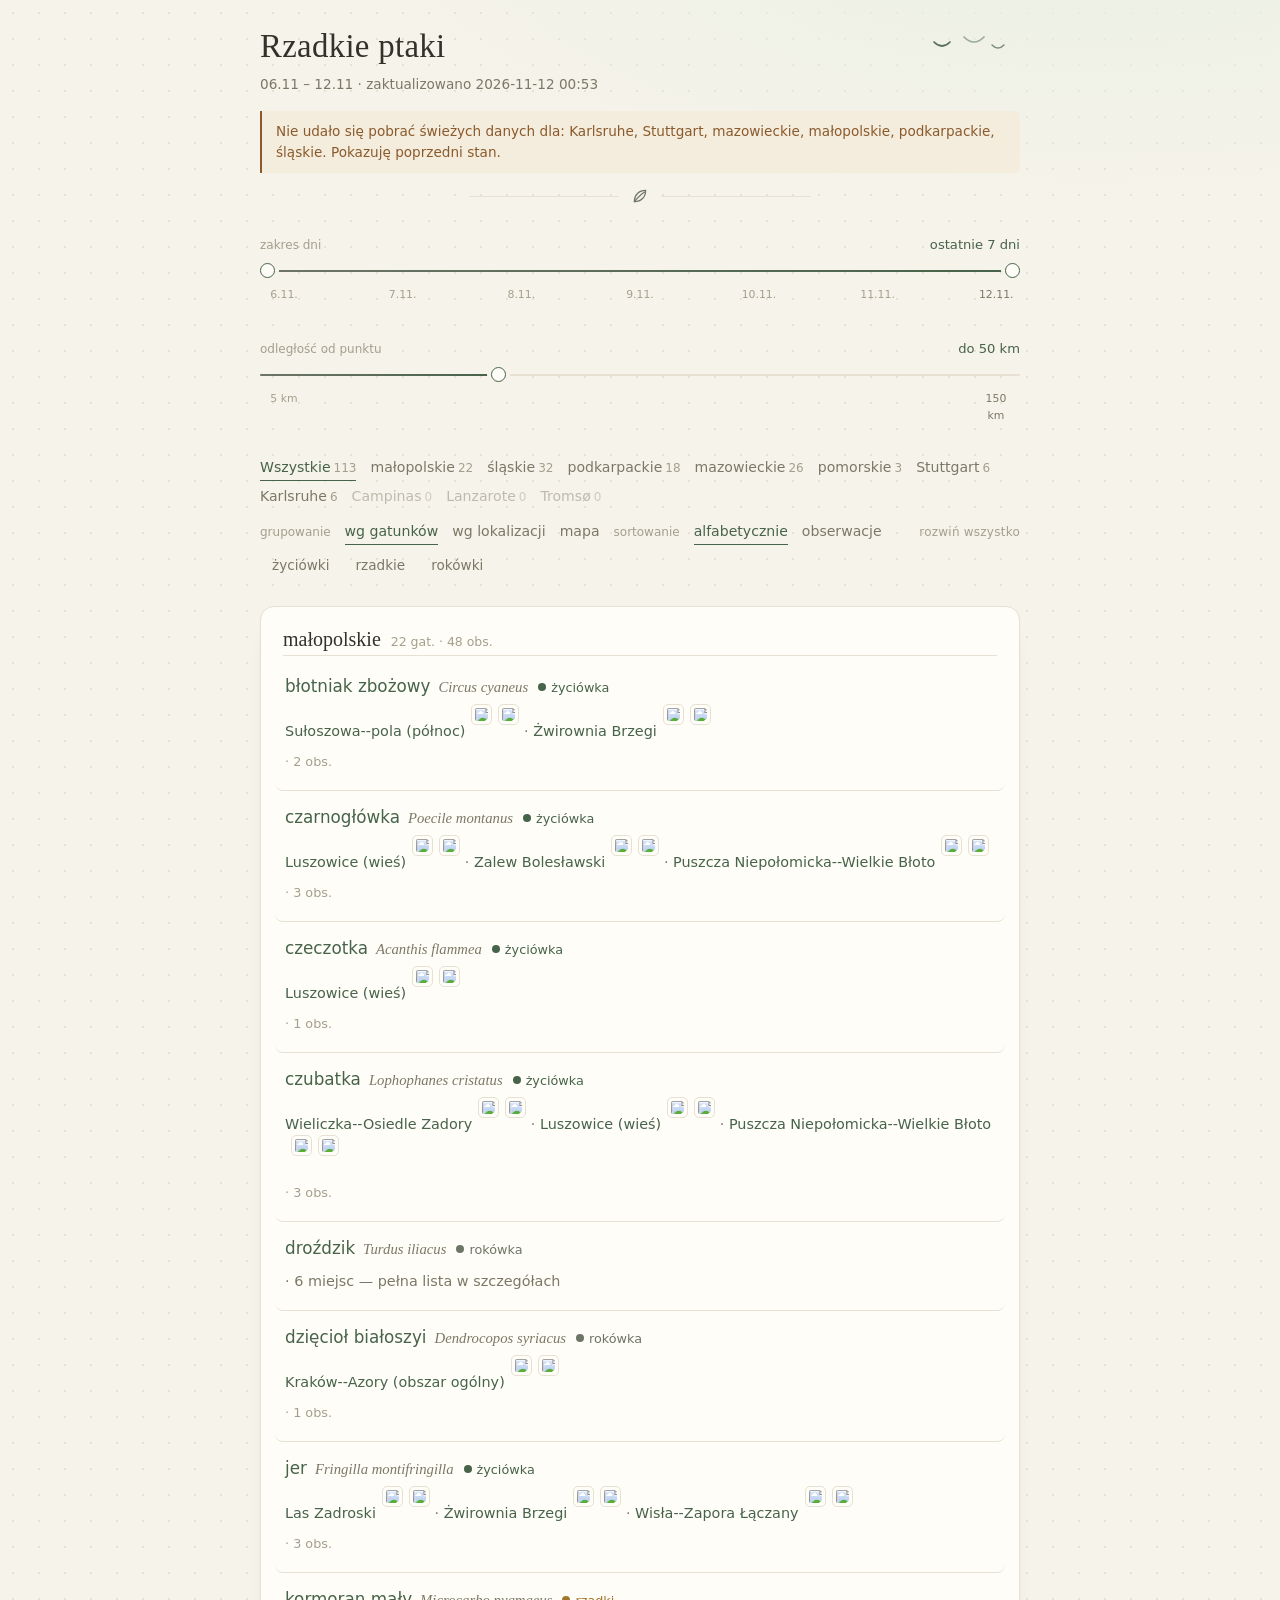
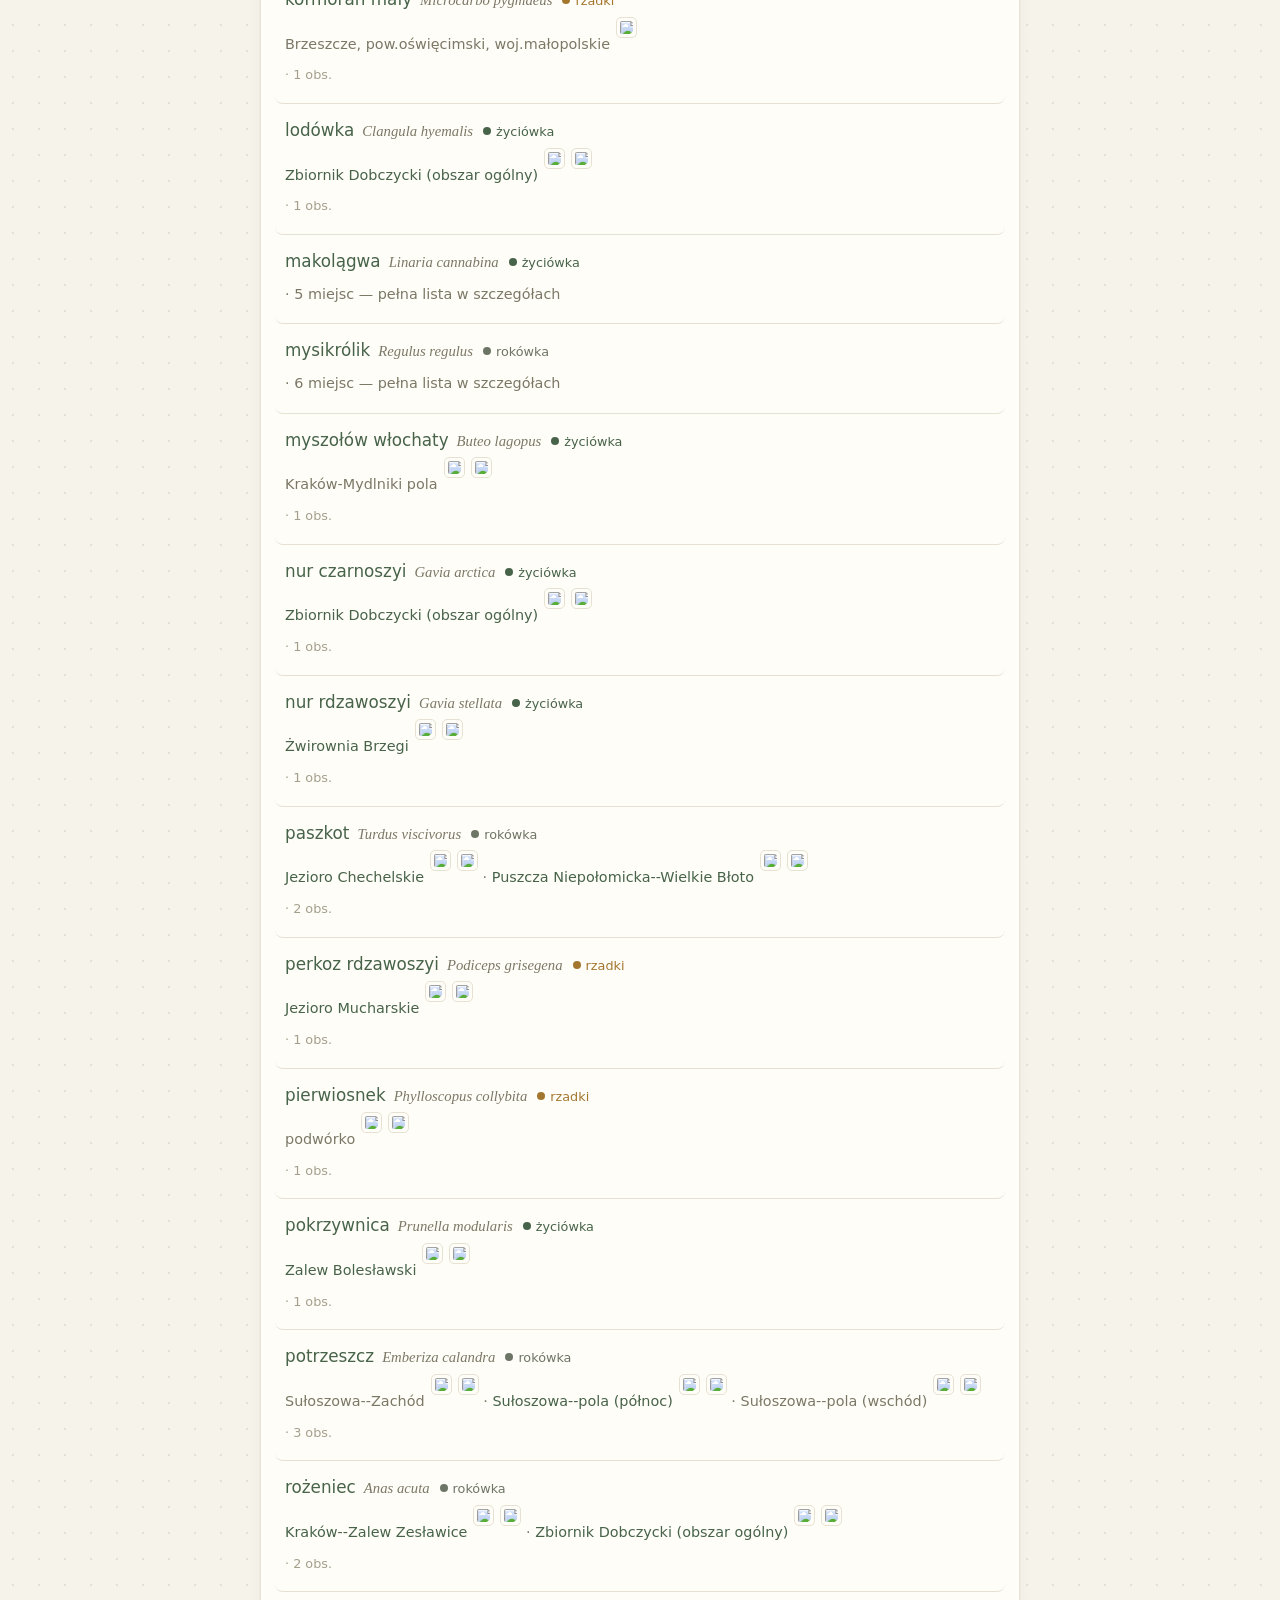
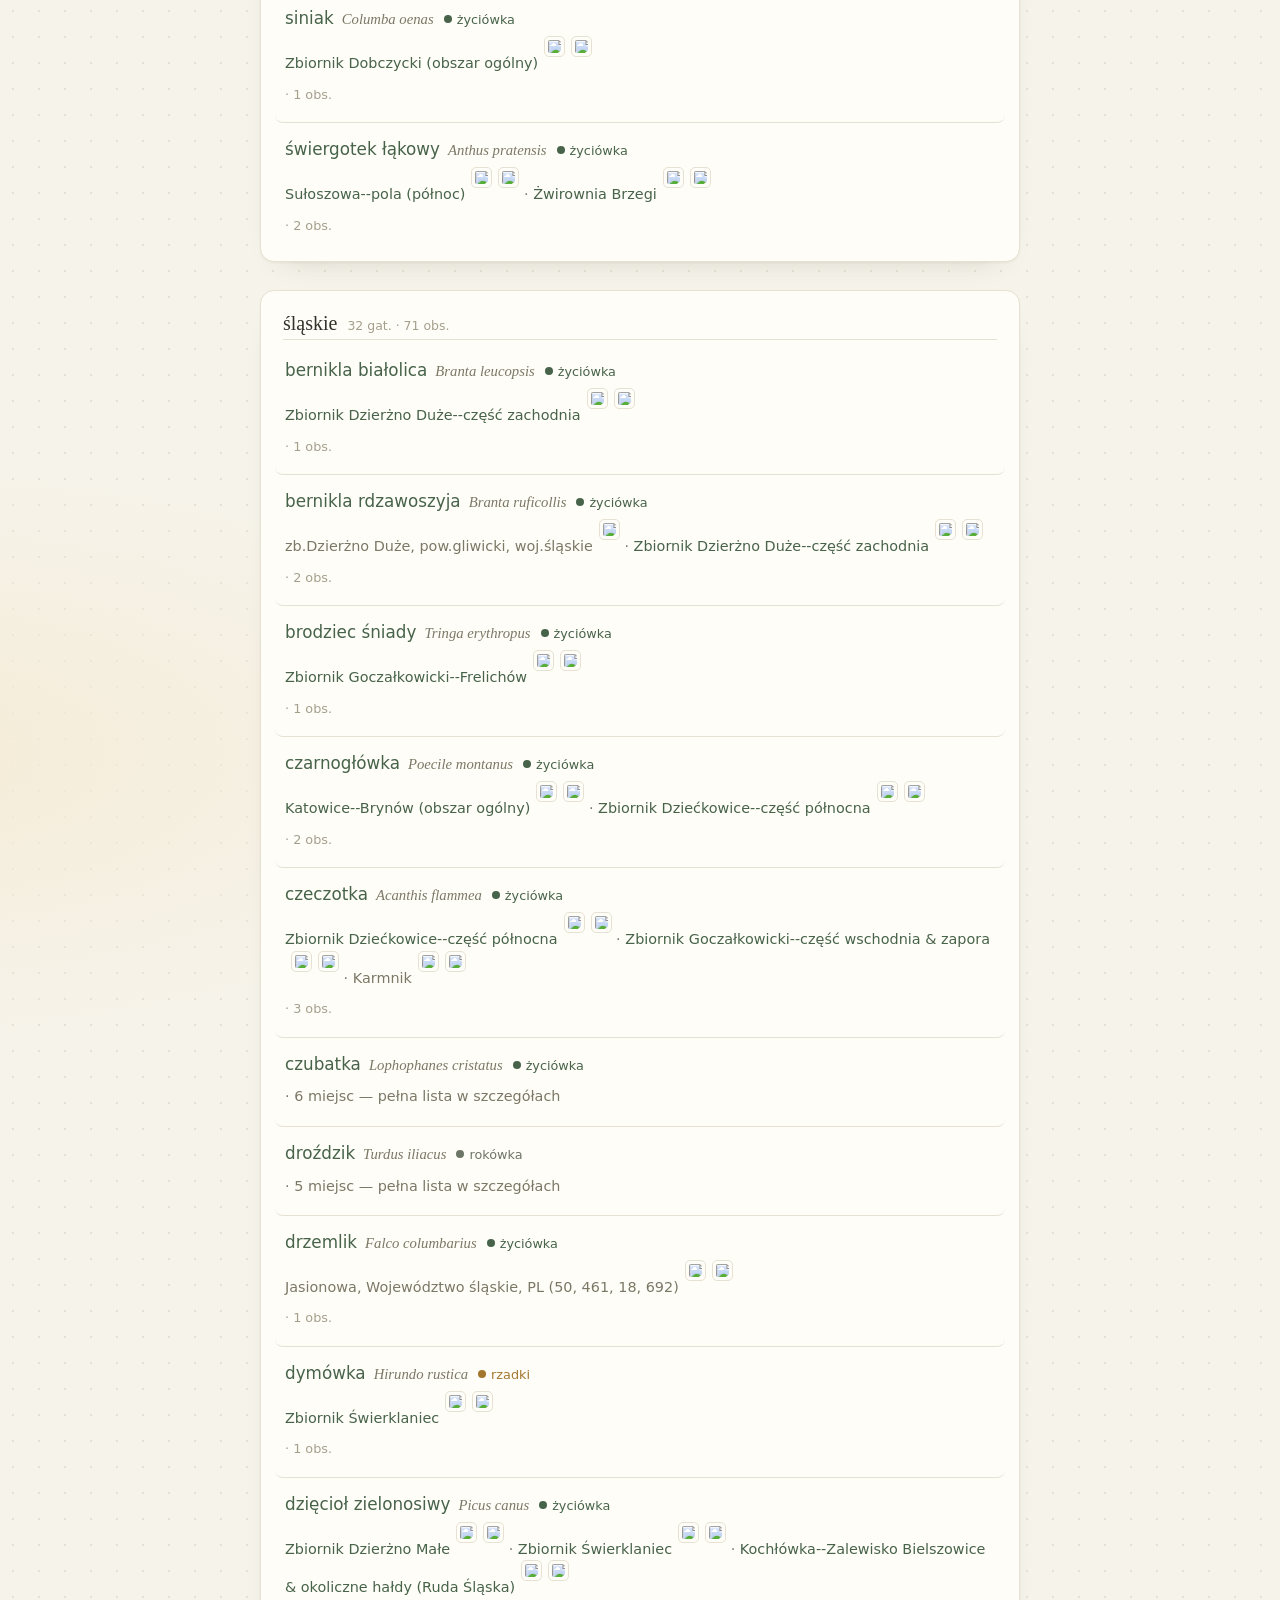
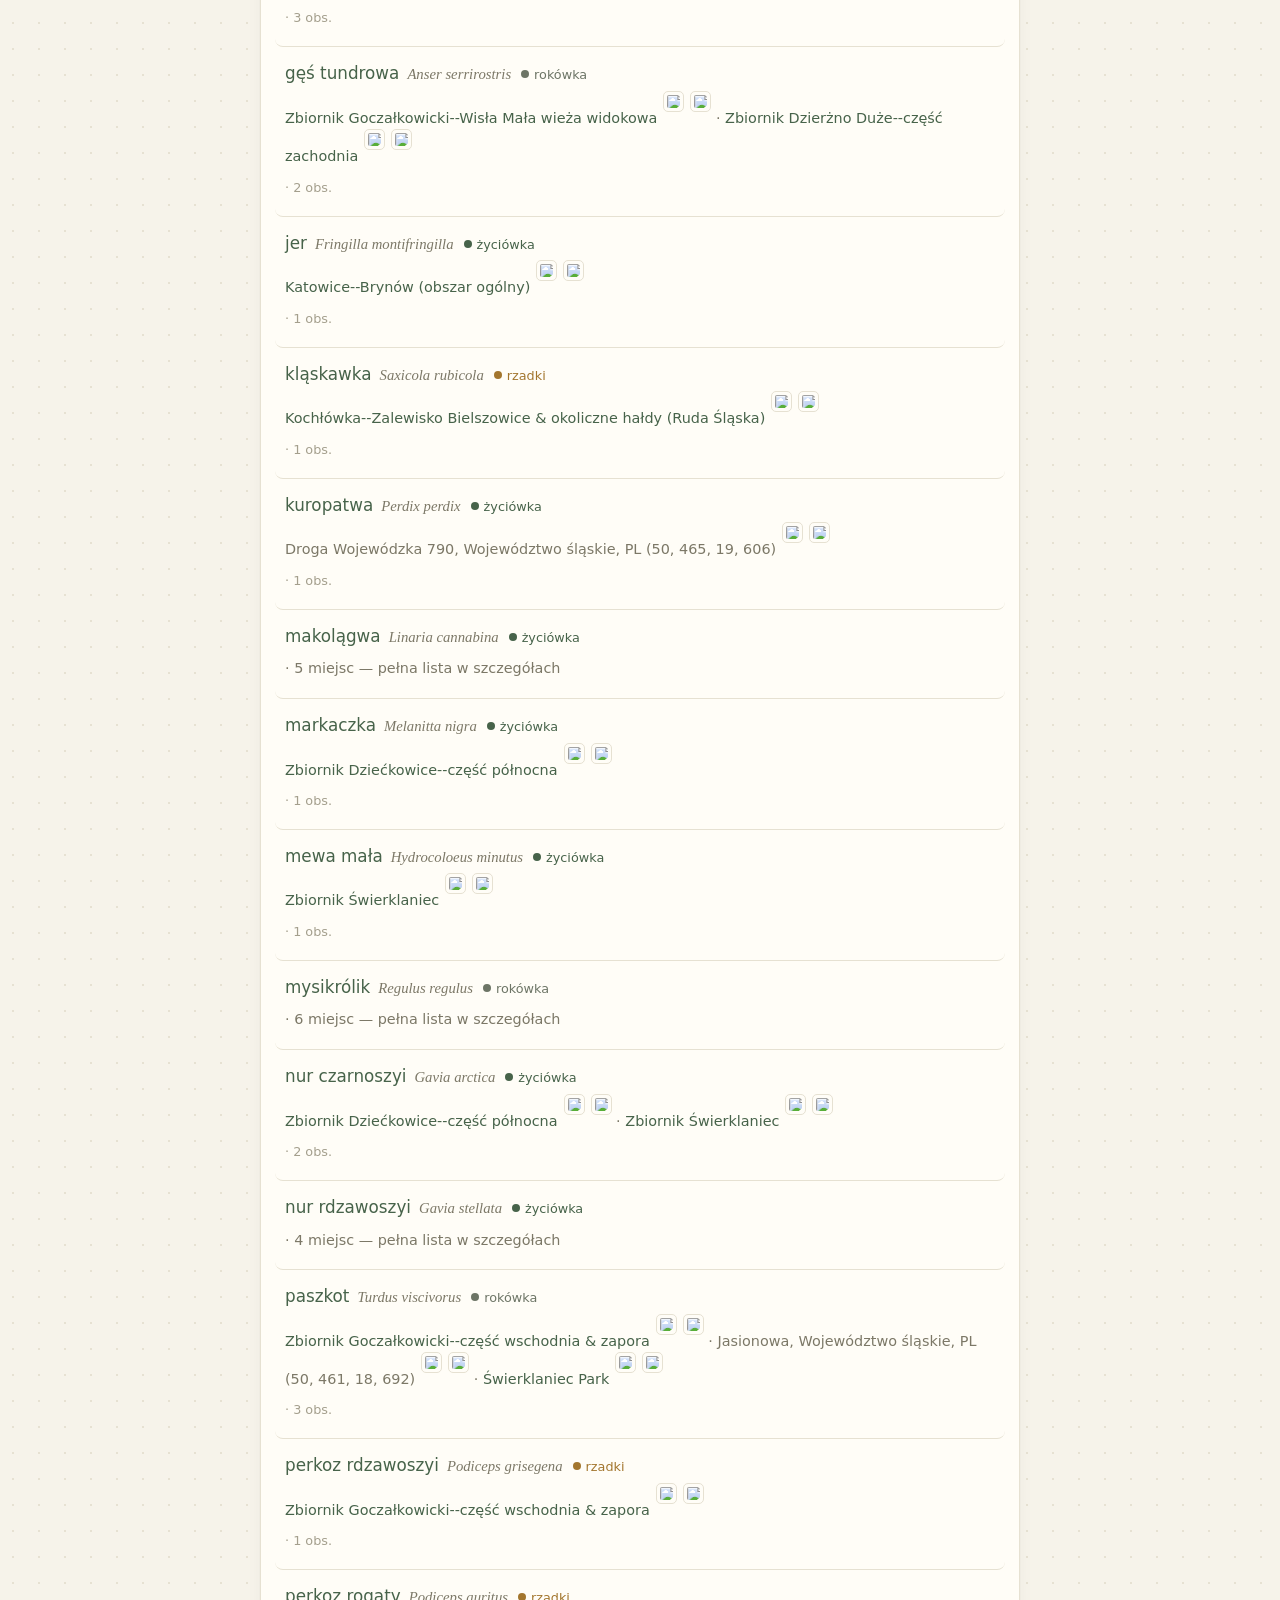
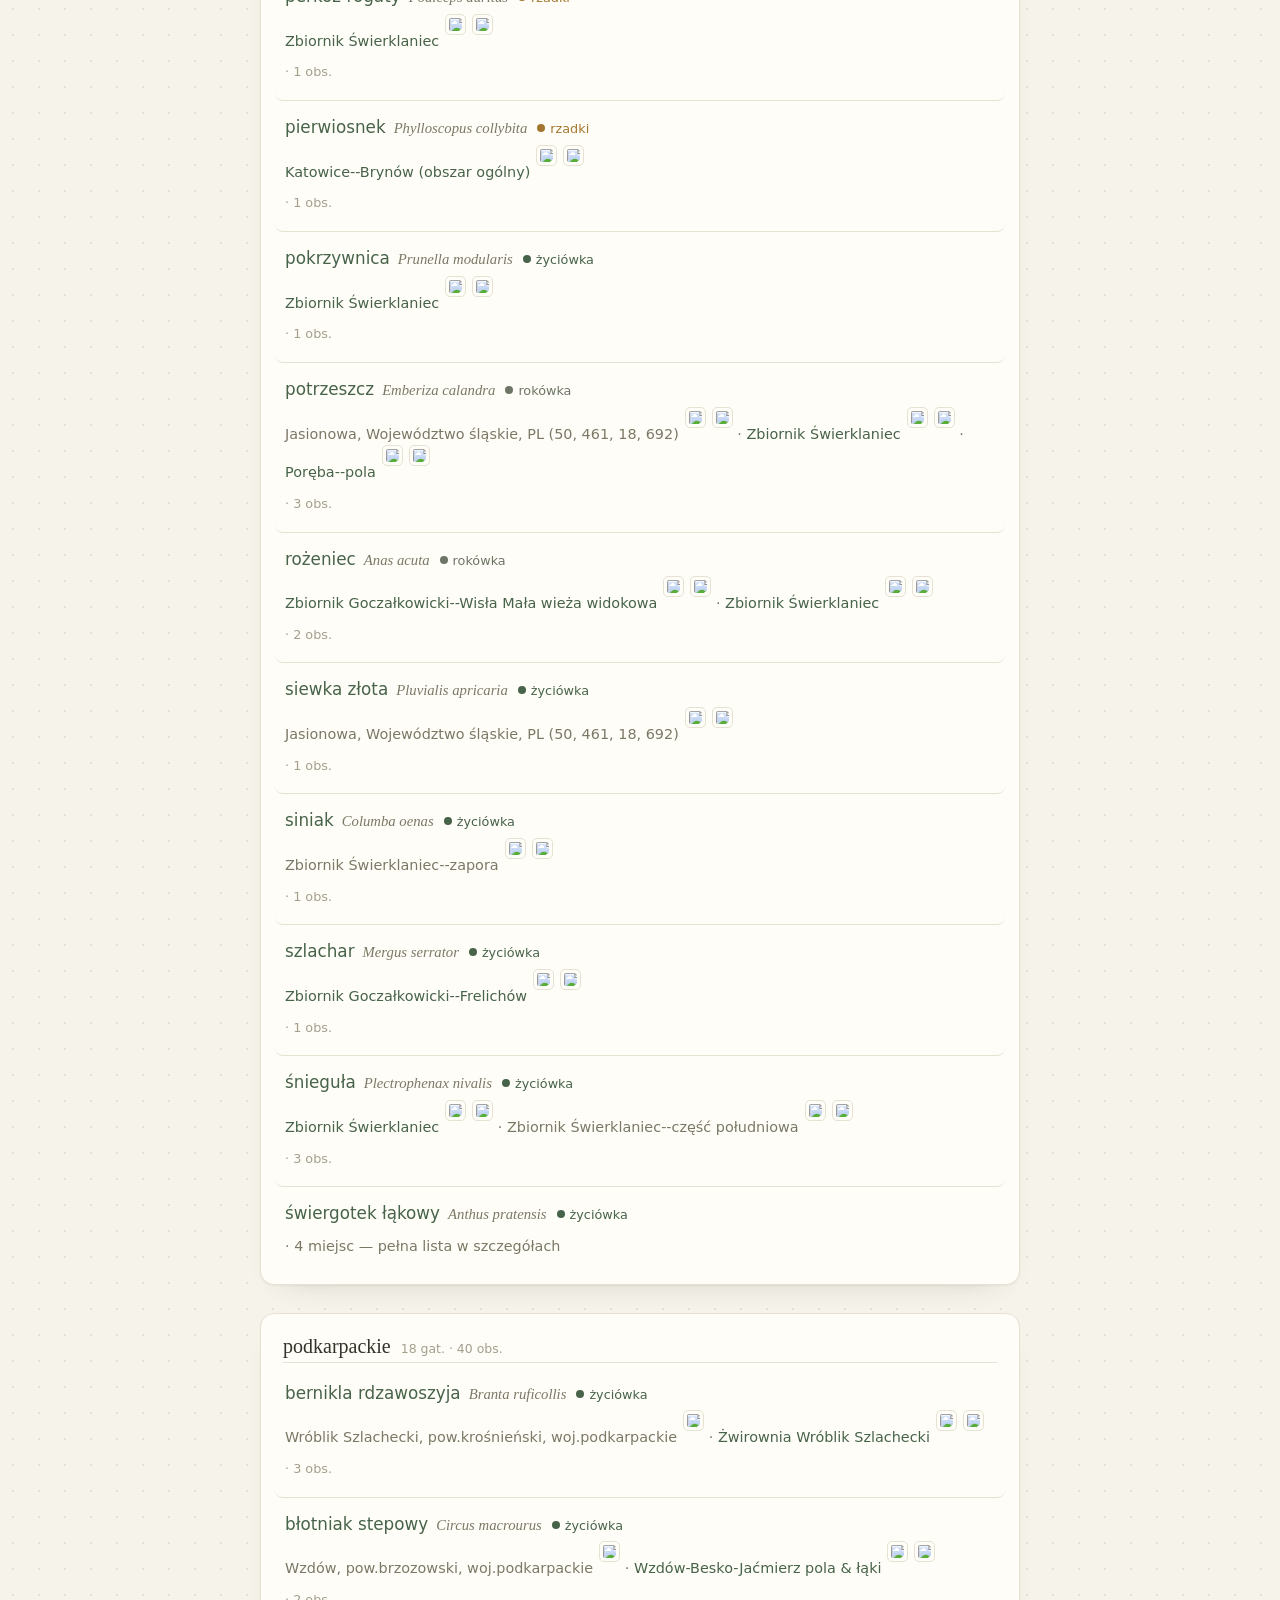
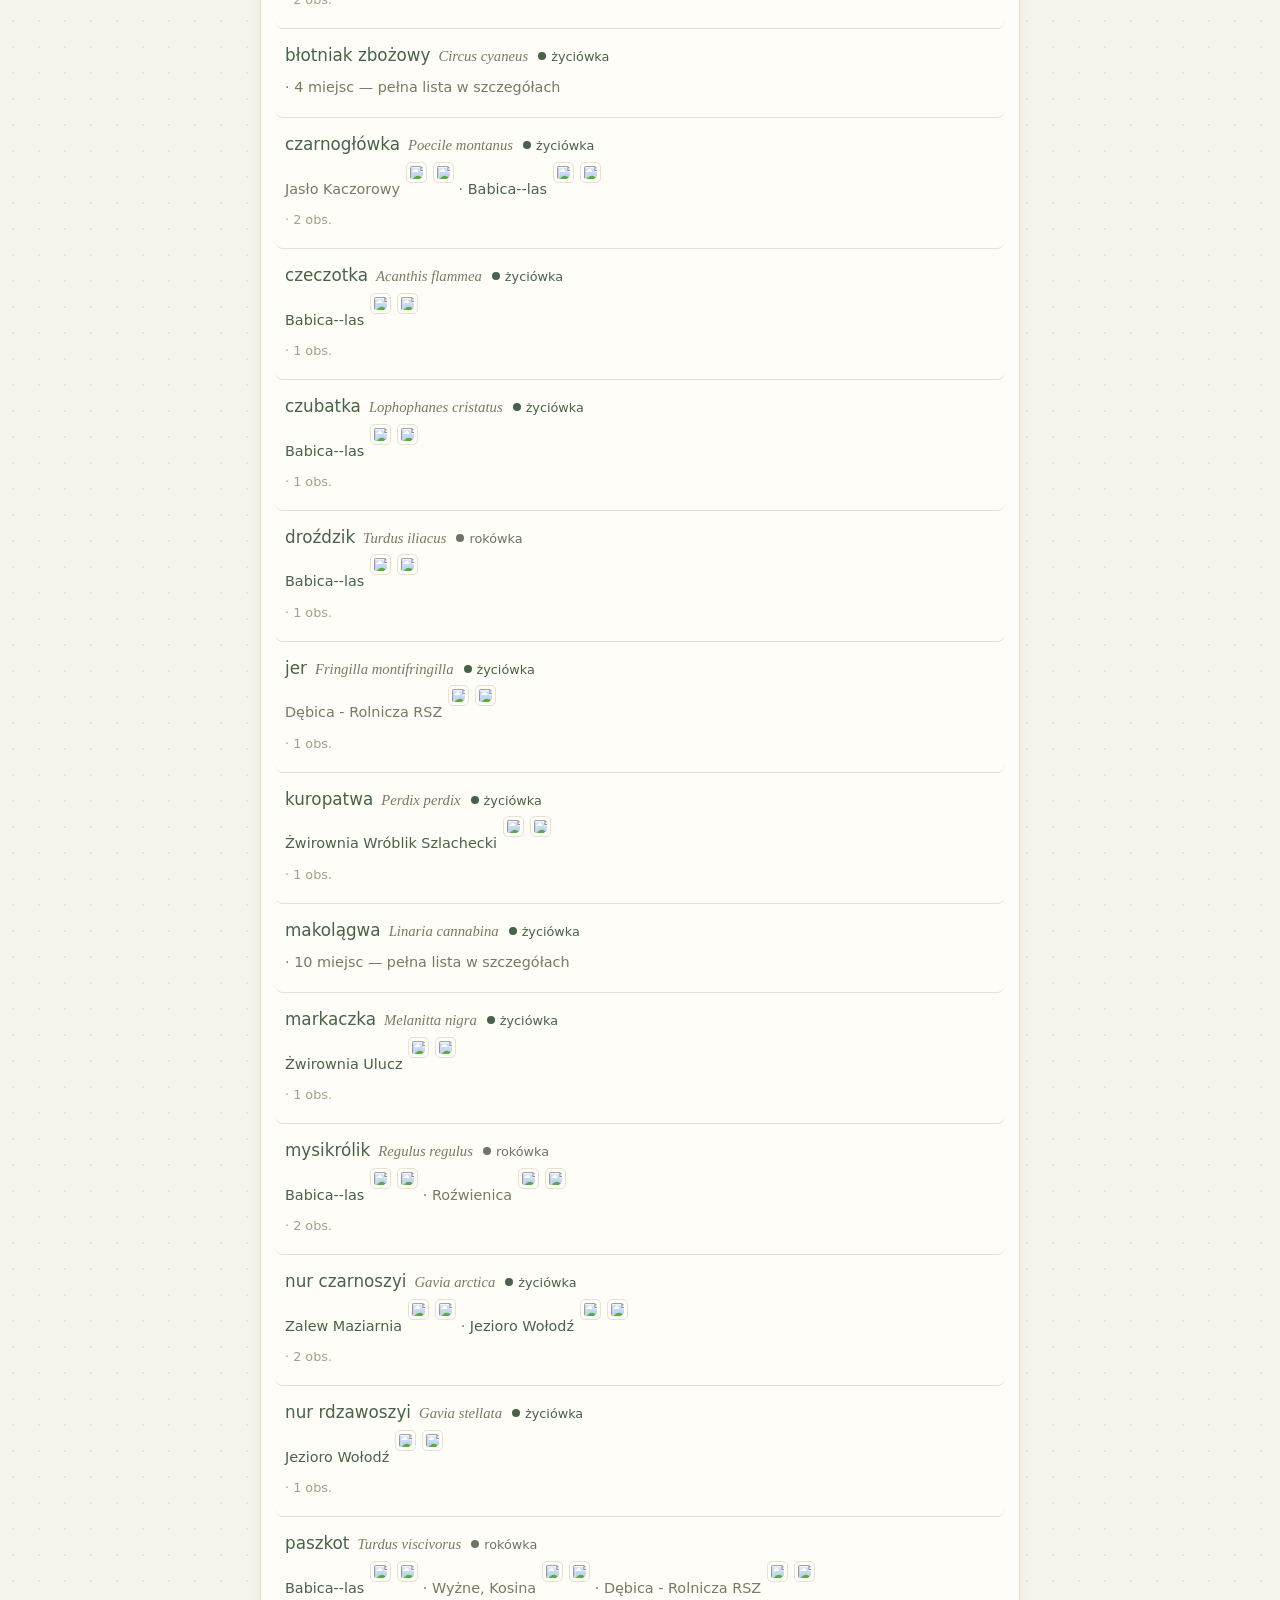
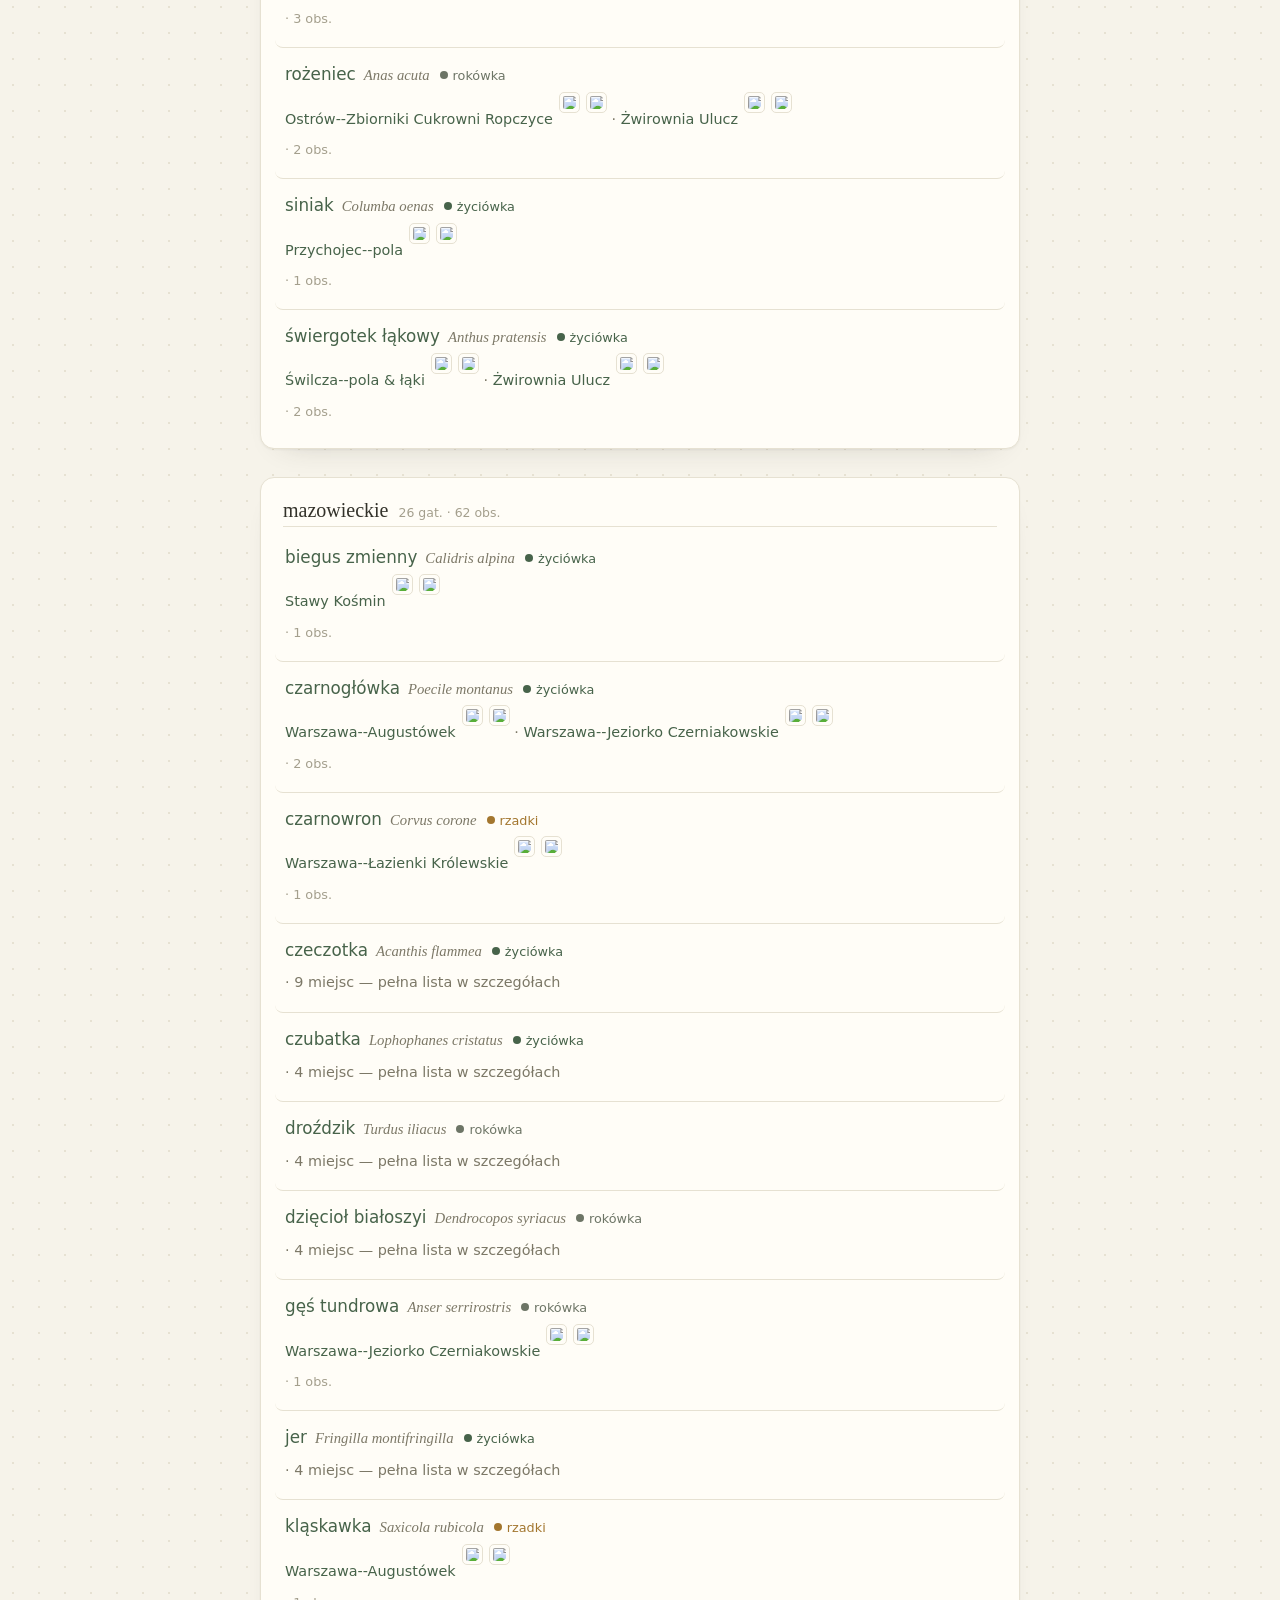
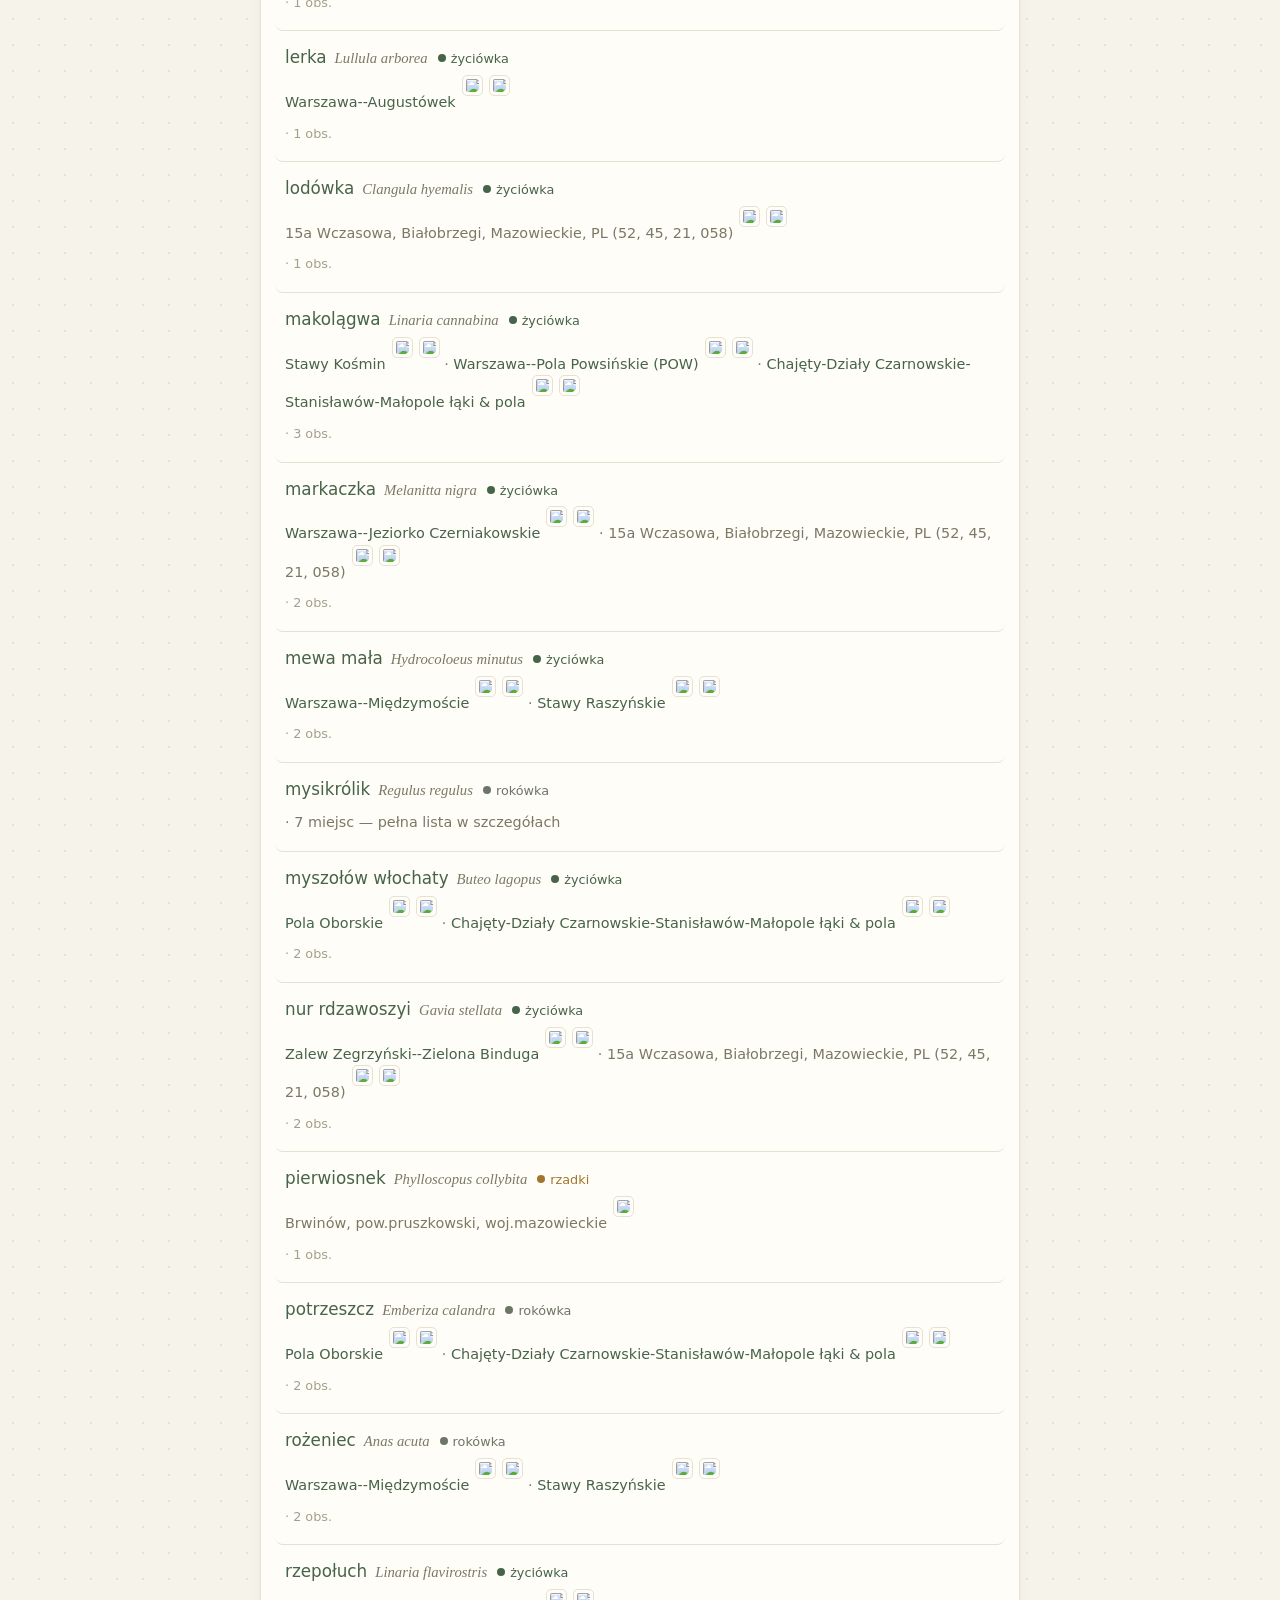
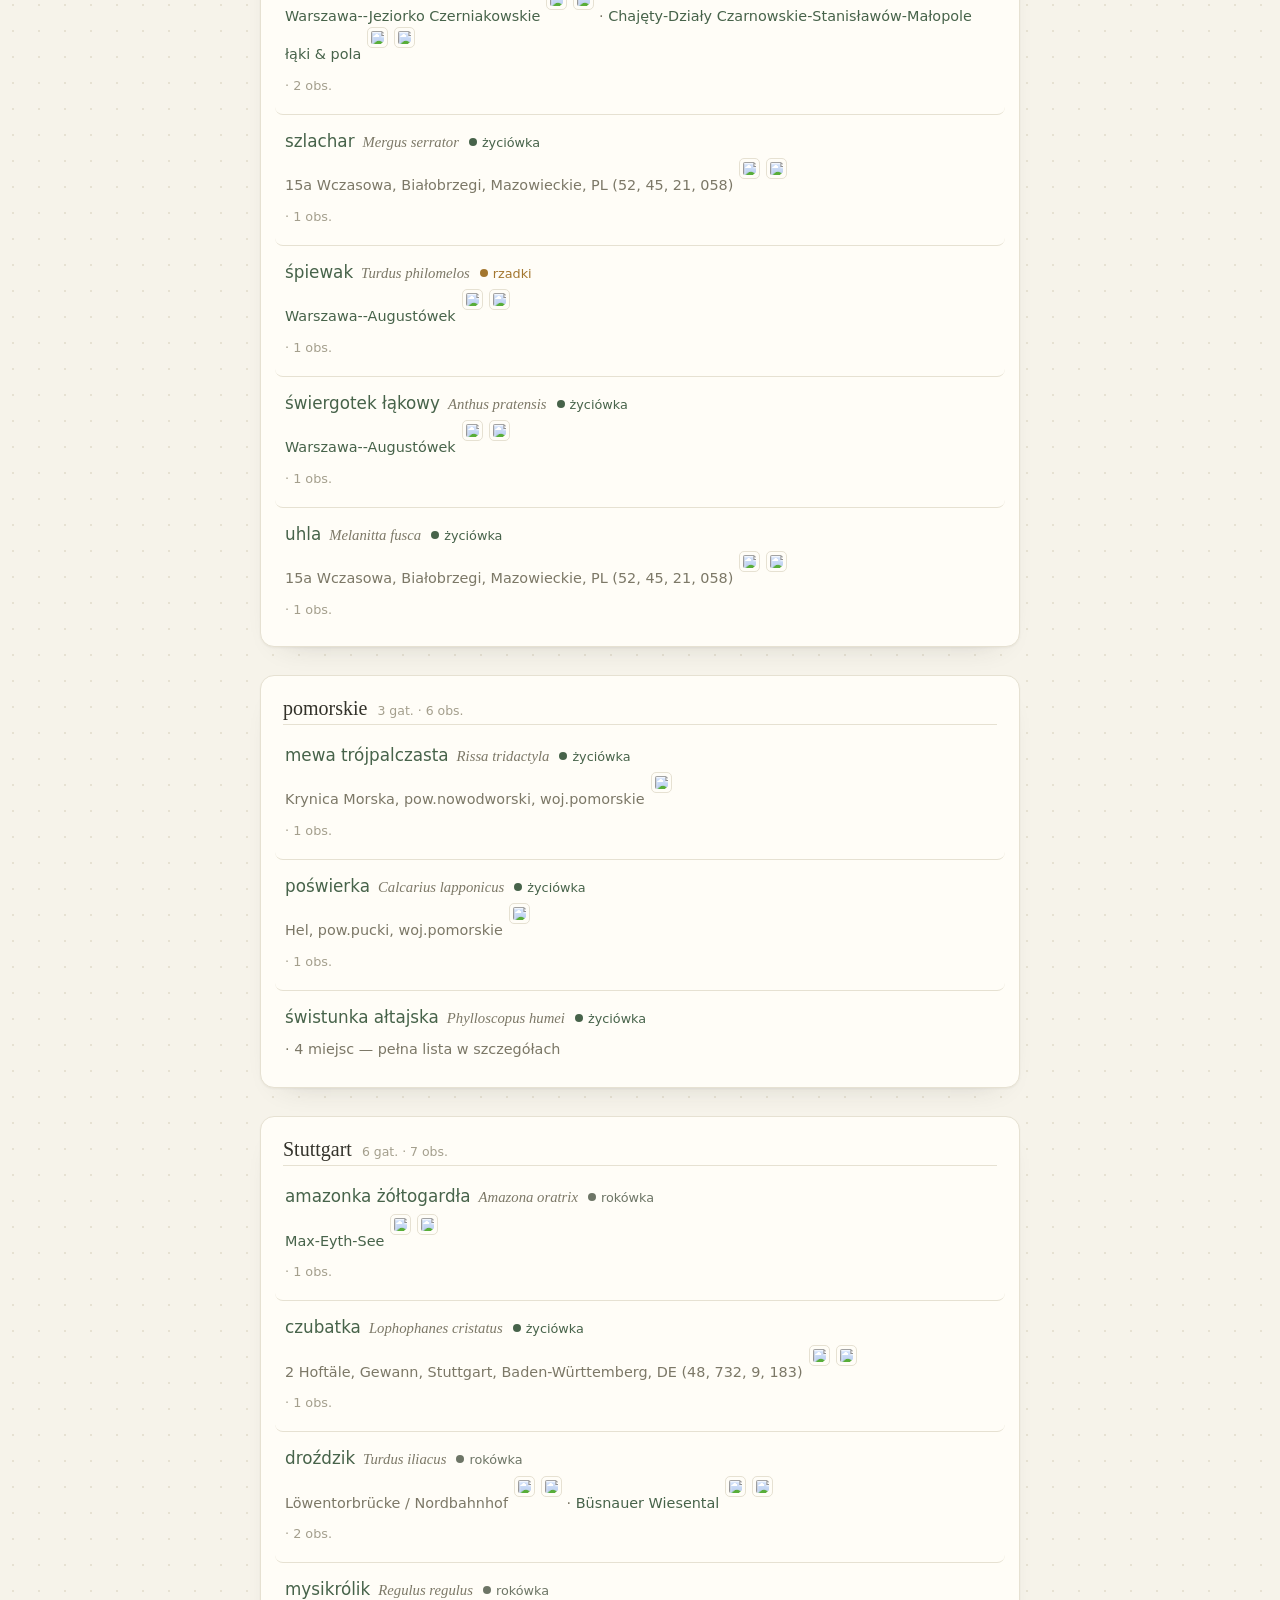
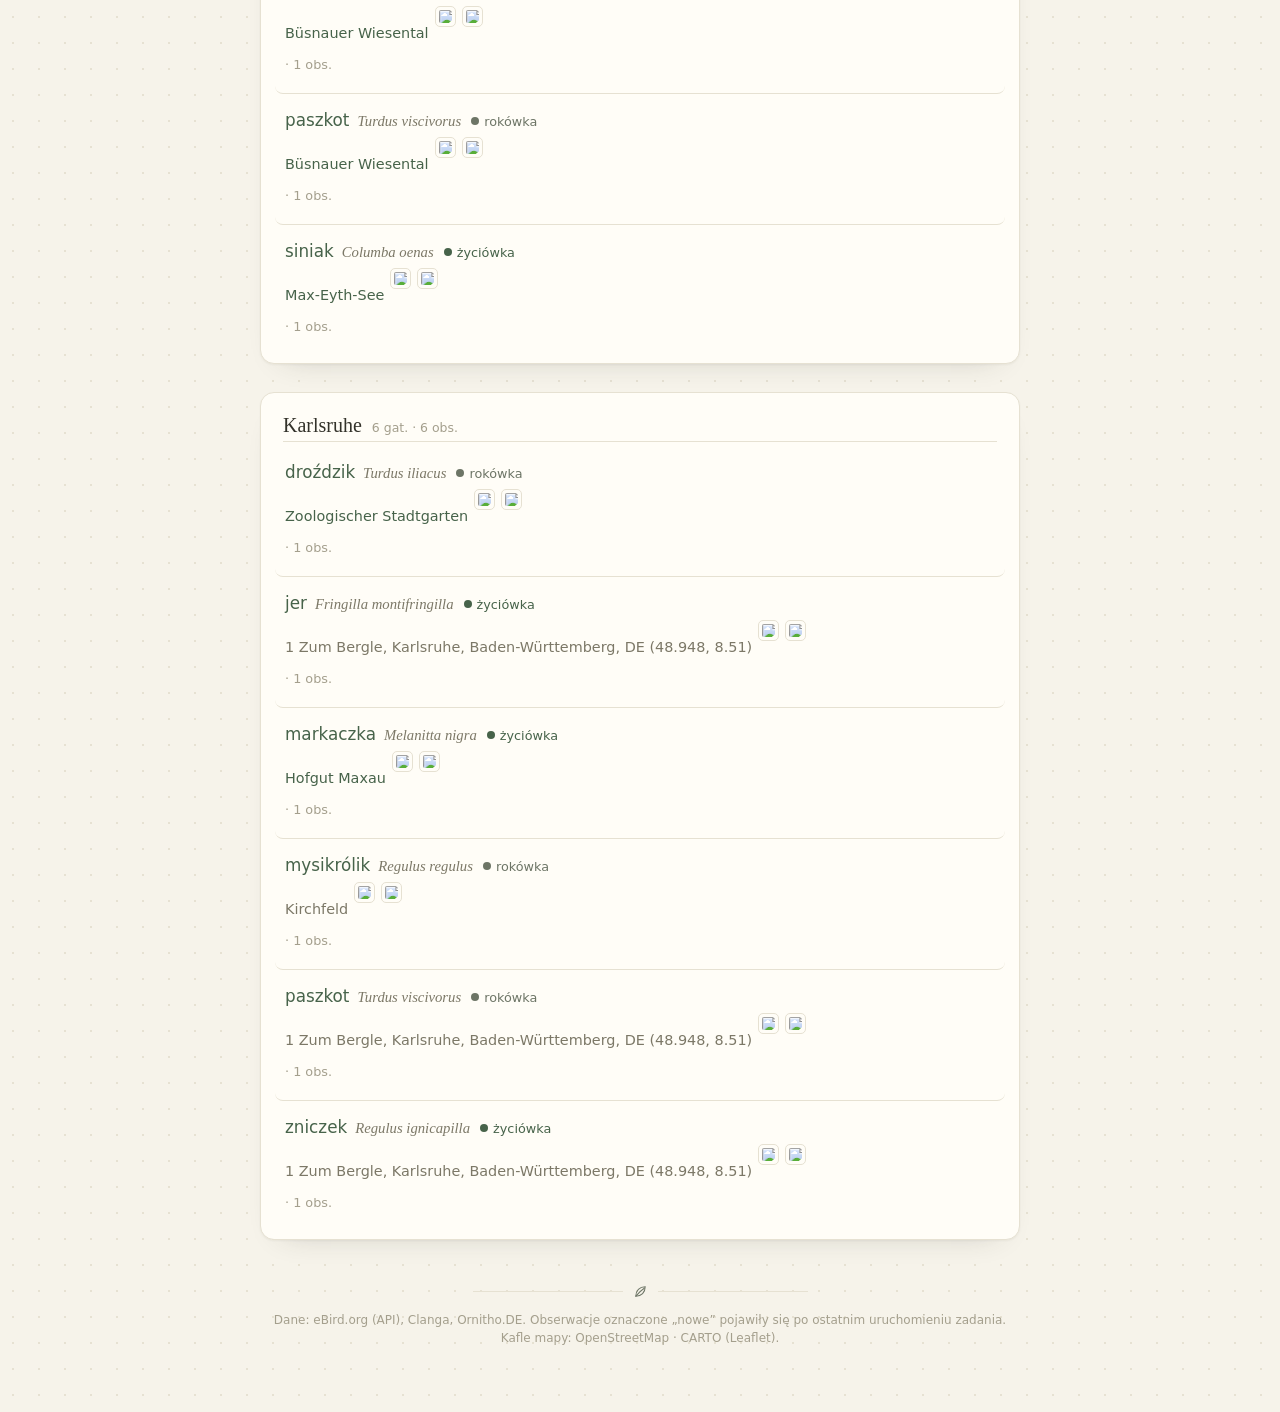
==== commit ffa2474c: "Publish daily bird observations report (2026-11-12)" ====
--- a/raport-obserwacji/index.html
+++ b/raport-obserwacji/index.html
@@ -107,6 +107,9 @@
   .pill[aria-pressed="true"] { color: var(--moss); border-bottom-color: var(--moss); }
   .pill .n { color: var(--faint); font-size: 0.75rem; margin-left: 3px; }
   .pill.zero { opacity: 0.45; }
+  /* compact expand/collapse-all toggle at the end of the grouping bar */
+  .mini { margin-left: auto; background: none; border: 0; cursor: pointer; font: 400 0.75rem var(--sans); color: var(--faint); padding: 1px 0; letter-spacing: 0.02em; }
+  .mini:hover { color: var(--moss); text-decoration: underline; text-underline-offset: 3px; }
   .chip { font-size: 0.85rem; color: var(--muted); display: inline-flex; align-items: baseline; gap: 5px; }
   .chip[aria-pressed="false"] { opacity: 0.4; }
   .chip .dot { width: 7px; height: 7px; border-radius: 50%; display: inline-block; transform: translateY(-1px); }
@@ -168,7 +171,6 @@
   .pin span { color: var(--faint); font-size: 0.7rem; }
 
   /* --- map view (Leaflet, lazy-loaded; tiles CARTO Positron to match the paper look) --- */
-  .map-pills { margin: 2px 0 10px; }
   .ref-pin { filter: drop-shadow(0 1px 1px rgba(51, 50, 42, 0.25)); }
   .mapbox { height: clamp(320px, 58vh, 520px); border: 1px solid var(--hairline); border-radius: 10px; overflow: hidden; margin: 14px 0 4px; background: var(--surface); }
   .map-empty { display: flex; align-items: center; justify-content: center; height: 100%; text-align: center; color: var(--muted); font-family: var(--serif); font-style: italic; padding: 0 16px; }
@@ -278,6 +280,7 @@
         st.types = v.types || st.types;
         if (v.grup === "lokalizacje" || v.grup === "gatunki" || v.grup === "mapa") st.grup = v.grup;
         if (v.sortLoc === "dist") st.sortLoc = "dist";
+        if (v.sortLoc === "alpha") st.sortLoc = "alpha";
         if (v.sortSp === "count") st.sortSp = "count";
         if (typeof v.km === "number" && v.km >= 5 && v.km <= 150) st.km = v.km;
         if (typeof v.a === "number" && typeof v.b === "number" && v.a >= 0 && v.a <= 6 && v.b >= 0 && v.b <= 6) { st.a = v.a; st.b = v.b; }
@@ -392,18 +395,35 @@
     button(gb, "pill", "wg gatunków", null, st.grup === "gatunki", function () { st.grup = "gatunki"; save(); draw(); });
     button(gb, "pill", "wg lokalizacji", null, st.grup === "lokalizacje", function () { st.grup = "lokalizacje"; save(); draw(); });
     button(gb, "pill", "mapa", null, st.grup === "mapa", function () { st.grup = "mapa"; save(); draw(); });
-    // locations view: distance sorting from the region's reference point
-    // (settings "Punkt" → region p in the data, format "szer,dł")
-    if (st.grup === "lokalizacje" && data.regions.some(function (r) { return parsePoint(r.p); })) {
+    // locations view: sort alphabetically, by observation count (default) or by
+    // distance from the region's reference point (settings "Punkt" → region p,
+    // format "szer,dł"; the distance pill needs at least one region with a point)
+    if (st.grup === "lokalizacje") {
       gb.appendChild(mk("span", "range-cap", "sortowanie"));
-      button(gb, "pill", "wg liczby obserwacji", null, st.sortLoc !== "dist", function () { st.sortLoc = ""; save(); draw(); });
-      button(gb, "pill", "wg odległości", null, st.sortLoc === "dist", function () { st.sortLoc = "dist"; save(); draw(); });
+      button(gb, "pill", "alfabetycznie", null, st.sortLoc === "alpha", function () { st.sortLoc = "alpha"; save(); draw(); });
+      button(gb, "pill", "obserwacje", null, st.sortLoc !== "alpha" && st.sortLoc !== "dist", function () { st.sortLoc = ""; save(); draw(); });
+      if (data.regions.some(function (r) { return parsePoint(r.p); }))
+        button(gb, "pill", "odległość", null, st.sortLoc === "dist", function () { st.sortLoc = "dist"; save(); draw(); });
     }
     // species view: alphabetical (default) or by observation count
     if (st.grup === "gatunki") {
       gb.appendChild(mk("span", "range-cap", "sortowanie"));
       button(gb, "pill", "alfabetycznie", null, st.sortSp !== "count", function () { st.sortSp = ""; save(); draw(); });
-      button(gb, "pill", "wg liczby obserwacji", null, st.sortSp === "count", function () { st.sortSp = "count"; save(); draw(); });
+      button(gb, "pill", "obserwacje", null, st.sortSp === "count", function () { st.sortSp = "count"; save(); draw(); });
+    }
+    // compact expand/collapse-all toggle for the collapsible blocks below
+    // (species and location lists are <details> collapsed by default)
+    if (st.grup !== "mapa") {
+      var mini = mk("button", "mini");
+      mini.type = "button";
+      mini.textContent = "rozwiń wszystko";
+      mini.onclick = function () {
+        var all = Array.prototype.slice.call(el("out").querySelectorAll("details"));
+        var open = all.length > 0 && all.every(function (d) { return d.open; });
+        all.forEach(function (d) { d.open = !open; });
+        mini.textContent = open ? "rozwiń wszystko" : "zwiń wszystko";
+      };
+      gb.appendChild(mini);
     }
     var ty = el("types"); ty.textContent = "";
     TYPES.forEach(function (t) {
@@ -553,6 +573,7 @@
         var da = a.dist === null ? Infinity : a.dist, db = b.dist === null ? Infinity : b.dist;
         return da - db || a.name.localeCompare(b.name, "pl");
       }
+      if (st.sortLoc === "alpha") return a.name.localeCompare(b.name, "pl");
       return b.nObs - a.nObs || a.name.localeCompare(b.name, "pl");
     });
     return locs;
@@ -725,17 +746,6 @@
     h.appendChild(mk("span", "cnt", cnt));
     sec.appendChild(h);
     sec.appendChild(mk("hr", "region-hr"));
-    // region switcher (map mode): synced with the top region filter; clicking
-    // the active region pill returns to the all-regions view
-    var regRow = mk("div", "row map-pills");
-    button(regRow, "pill", "Wszystkie", null, st.region === "", function () { st.region = ""; save(); draw(); });
-    per.forEach(function (row) {
-      var c = 0; agg.locs.forEach(function (l) { if (l.region === row[0].n) c += l.obs; });
-      button(regRow, "pill" + (c === 0 ? " zero" : ""), row[0].n, c, st.region === row[0].n, function () {
-        st.region = st.region === row[0].n ? "" : row[0].n; save(); draw();
-      });
-    });
-    sec.appendChild(regRow);
     // reference points of the visible regions (region p, format "szer,dł")
     var points = [];
     data.regions.forEach(function (r) {
@@ -815,4 +825,3 @@
 </script>
 </body>
 </html>
-
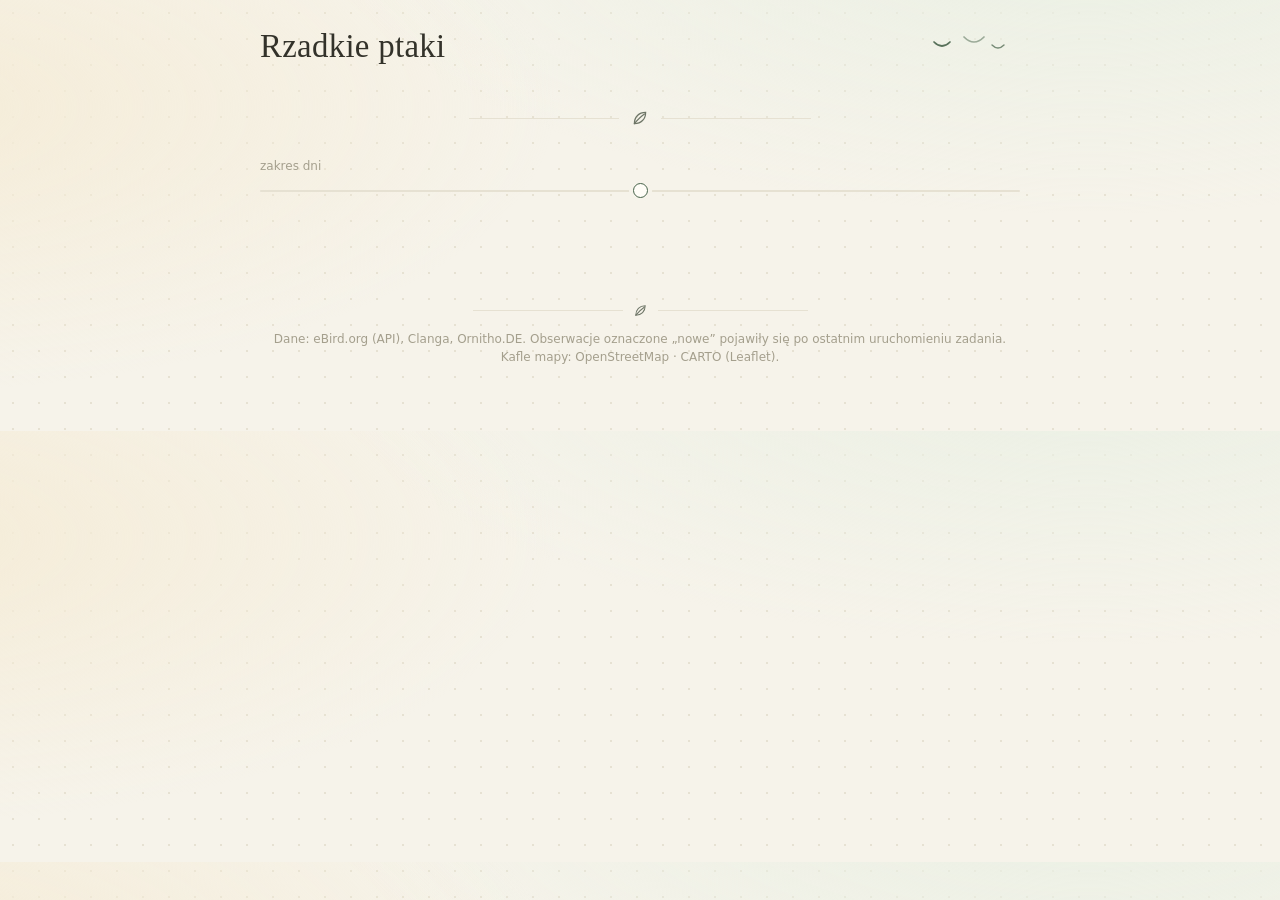
==== commit 92cf04cd: "Publish daily bird observations report (2026-11-12)" ====
--- a/raport-obserwacji/index.html
+++ b/raport-obserwacji/index.html
@@ -247,581 +247,3 @@
     Kafle mapy: OpenStreetMap · CARTO (Leaflet).
   </footer>
 </div>
-<script type="application/json" id="rp-data">{"v":1,"generated":"2026-11-12 00:53","today":"2026-11-12","from":"2026-11-06","regions":[{"n":"małopolskie","d":1,"p":"50.0298,19.9465"},{"n":"śląskie","d":0,"p":"50.2596,19.0188"},{"n":"podkarpackie","d":0,"p":"50.0046,22.0072"},{"n":"mazowieckie","d":0,"p":"52.2244,20.9889"},{"n":"pomorskie","d":0},{"n":"Stuttgart","d":0,"p":"48.8135,9.1693"},{"n":"Karlsruhe","d":0,"p":"49.0034,8.4022"},{"n":"Campinas","d":0},{"n":"Lanzarote","d":0},{"n":"Tromsø","d":0}],"stale":["Karlsruhe","Stuttgart","mazowieckie","małopolskie","podkarpackie","śląskie"],"groups":[{"r":"małopolskie","pl":"kormoran mały","en":"Pygmy Cormorant","la":"Microcarbo pygmaeus","u":"https://ebird.org/species/pygcor2/PL-MA","v":"Rare","ny":0,"obs":[{"d":"2026-11-10","l":"Brzeszcze, pow.oświęcimski, woj.małopolskie","lu":null,"c":null,"gm":"https://www.google.com/maps/search/?api=1&query=Brzeszcze%2C%20pow.o%C5%9Bwi%C4%99cimski%2C%20woj.ma%C5%82opolskie","om":null,"t":"Rare","n":0}]},{"r":"małopolskie","pl":"makolągwa","en":"Eurasian Linnet","la":"Linaria cannabina","u":"https://ebird.org/species/eurlin1/PL-MA","v":"Lifer","ny":1,"obs":[{"d":"2026-11-10","l":"Sułoszowa--Zachód","lu":null,"c":"https://ebird.org/checklist/S409479382","gm":"https://www.google.com/maps?q=50.2873459,19.6916813","om":"https://omaps.app/s4H6AIlIEc/Su%C5%82oszowa--Zach%C3%B3d","t":"Lifer","n":0},{"d":"2026-11-10","l":"Sułoszowa--pola (wschód)","lu":null,"c":"https://ebird.org/checklist/S409480056","gm":"https://www.google.com/maps?q=50.2755585,19.7480418","om":"https://omaps.app/s4H6ARaAzn/Su%C5%82oszowa--pola_%28wsch%C3%B3d%29","t":"Lifer","n":0},{"d":"2026-11-09","l":"Wróblówka-Długopole--Żwirownia","lu":"https://ebird.org/species/eurlin1/L9134446","c":"https://ebird.org/checklist/S409241264","gm":"https://www.google.com/maps?q=49.4709301,19.8845743","om":"https://omaps.app/s4Hwmj_YAu/Wr%C3%B3bl%C3%B3wka-D%C5%82ugopole--%C5%BBwirownia","t":"Lifer","n":0},{"d":"2026-11-08","l":"Wokowice-Bielcza pola","lu":"https://ebird.org/species/eurlin1/L68719489","c":"https://ebird.org/checklist/S408940980","gm":"https://www.google.com/maps?q=50.01157,20.71839","om":"https://omaps.app/s4H5NRczEX/Wokowice-Bielcza_pola","t":"Lifer","n":0},{"d":"2026-11-07","l":"Zbiornik Dobczycki (obszar ogólny)","lu":"https://ebird.org/species/eurlin1/L6529661","c":"https://ebird.org/checklist/S408634813","gm":"https://www.google.com/maps?q=49.8667306,20.0475917","om":"https://omaps.app/s4Hy4i-jxH/Zbiornik_Dobczycki_%28obszar_og%C3%B3lny%29","t":"Lifer","n":0},{"d":"2026-11-07","l":"Zalew Bolesławski","lu":"https://ebird.org/species/eurlin1/L46055389","c":"https://ebird.org/checklist/S408578696","gm":"https://www.google.com/maps?q=50.2773733,19.5124317","om":"https://omaps.app/s4HvUAiypp/Zalew_Boles%C5%82awski","t":"Lifer","n":0},{"d":"2026-11-07","l":"Jezioro Chechelskie","lu":"https://ebird.org/species/eurlin1/L23468559","c":"https://ebird.org/checklist/S408574914","gm":"https://www.google.com/maps?q=50.1358461,19.4446006","om":"https://omaps.app/s4Htxp_hqg/Jezioro_Chechelskie","t":"Lifer","n":0}]},{"r":"małopolskie","pl":"świergotek łąkowy","en":"Meadow Pipit","la":"Anthus pratensis","u":"https://ebird.org/species/meapip1/PL-MA","v":"Lifer","ny":1,"obs":[{"d":"2026-11-10","l":"Sułoszowa--pola (północ)","lu":"https://ebird.org/species/meapip1/L11490634","c":"https://ebird.org/checklist/S409479546","gm":"https://www.google.com/maps?q=50.2819664,19.7304373","om":"https://omaps.app/s4H6AH1OJq/Su%C5%82oszowa--pola_%28p%C3%B3%C5%82noc%29","t":"Lifer","n":0},{"d":"2026-11-10","l":"Żwirownia Brzegi","lu":"https://ebird.org/species/meapip1/L8271201","c":"https://ebird.org/checklist/S409532532","gm":"https://www.google.com/maps?q=50.02968,20.07706","om":"https://omaps.app/s4H4YPnREW/%C5%BBwirownia_Brzegi","t":"Lifer","n":0},{"d":"2026-11-09","l":"Wróblówka-Długopole--Żwirownia","lu":"https://ebird.org/species/meapip1/L9134446","c":"https://ebird.org/checklist/S409241264","gm":"https://www.google.com/maps?q=49.4709301,19.8845743","om":"https://omaps.app/s4Hwmj_YAu/Wr%C3%B3bl%C3%B3wka-D%C5%82ugopole--%C5%BBwirownia","t":"Lifer","n":0},{"d":"2026-11-07","l":"Witów--pola","lu":"https://ebird.org/species/meapip1/L27897731","c":"https://ebird.org/checklist/S408655359","gm":"https://www.google.com/maps?q=49.3247231,19.8192885","om":"https://omaps.app/s4HwJPddze/Wit%C3%B3w--pola","t":"Lifer","n":0}]},{"r":"małopolskie","pl":"myszołów włochaty","en":"Rough-legged Hawk","la":"Buteo lagopus","u":"https://ebird.org/species/rolhaw/PL-MA","v":"Lifer","ny":1,"obs":[{"d":"2026-11-09","l":"Kraków-Mydlniki pola","lu":null,"c":"https://ebird.org/checklist/S409233071","gm":"https://www.google.com/maps?q=50.0895179,19.847693","om":"https://omaps.app/s4H4L8wTDa/Krak%C3%B3w-Mydlniki_pola","t":"Lifer","n":0},{"d":"2026-11-07","l":"Lasek","lu":null,"c":"https://ebird.org/checklist/S408588757","gm":"https://www.google.com/maps?q=49.5136681,19.9753074","om":"https://omaps.app/s4HwtmjwQc/Lasek","t":"Lifer","n":0},{"d":"2026-11-06","l":"Kozłów--pola (zachód)","lu":"https://ebird.org/species/rolhaw/L26779608","c":"https://ebird.org/checklist/S408301939","gm":"https://www.google.com/maps?q=50.4872746,20.0040813","om":"https://omaps.app/s4H6l4-aLU/Koz%C5%82%C3%B3w--pola_%28zach%C3%B3d%29","t":"Lifer","n":0}]},{"r":"małopolskie","pl":"błotniak zbożowy","en":"Hen Harrier","la":"Circus cyaneus","u":"https://ebird.org/species/norhar1/PL-MA","v":"Lifer","ny":1,"obs":[{"d":"2026-11-10","l":"Sułoszowa--pola (północ)","lu":"https://ebird.org/species/norhar1/L11490634","c":"https://ebird.org/checklist/S409479546","gm":"https://www.google.com/maps?q=50.2819664,19.7304373","om":"https://omaps.app/s4H6AH1OJq/Su%C5%82oszowa--pola_%28p%C3%B3%C5%82noc%29","t":"Lifer","n":0},{"d":"2026-11-10","l":"Żwirownia Brzegi","lu":"https://ebird.org/species/norhar1/L8271201","c":"https://ebird.org/checklist/S409532532","gm":"https://www.google.com/maps?q=50.02968,20.07706","om":"https://omaps.app/s4H4YPnREW/%C5%BBwirownia_Brzegi","t":"Lifer","n":0}]},{"r":"małopolskie","pl":"czeczotka","en":"Redpoll","la":"Acanthis flammea","u":"https://ebird.org/species/redpol1/PL-MA","v":"Lifer","ny":1,"obs":[{"d":"2026-11-10","l":"Luszowice (wieś)","lu":"https://ebird.org/species/redpol1/L28516747","c":"https://ebird.org/checklist/S409426188","gm":"https://www.google.com/maps?q=50.17405,19.40254","om":"https://omaps.app/s4Hty2qNVf/Luszowice_%28wie%C5%9B%29","t":"Lifer","n":0}]},{"r":"małopolskie","pl":"jer","en":"Brambling","la":"Fringilla montifringilla","u":"https://ebird.org/species/brambl/PL-MA","v":"Lifer","ny":1,"obs":[{"d":"2026-11-10","l":"Las Zadroski","lu":"https://ebird.org/species/brambl/L18987309","c":"https://ebird.org/checklist/S409479589","gm":"https://www.google.com/maps?q=50.28687,19.76348","om":"https://omaps.app/s4H6Acfka_/Las_Zadroski","t":"Lifer","n":0},{"d":"2026-11-10","l":"Żwirownia Brzegi","lu":"https://ebird.org/species/brambl/L8271201","c":"https://ebird.org/checklist/S409422781","gm":"https://www.google.com/maps?q=50.02968,20.07706","om":"https://omaps.app/s4H4YPnREW/%C5%BBwirownia_Brzegi","t":"Lifer","n":0},{"d":"2026-11-08","l":"Wisła--Zapora Łączany","lu":"https://ebird.org/species/brambl/L8254090","c":"https://ebird.org/checklist/S408964668","gm":"https://www.google.com/maps?q=49.9874979,19.5963058","om":"https://omaps.app/s4HtWf7w0K/Wis%C5%82a--Zapora_%C5%81%C4%85czany","t":"Lifer","n":0},{"d":"2026-11-07","l":"Wróblówka-Długopole--Żwirownia","lu":"https://ebird.org/species/brambl/L9134446","c":"https://ebird.org/checklist/S408550007","gm":"https://www.google.com/maps?q=49.4709301,19.8845743","om":"https://omaps.app/s4Hwmj_YAu/Wr%C3%B3bl%C3%B3wka-D%C5%82ugopole--%C5%BBwirownia","t":"Lifer","n":0},{"d":"2026-11-07","l":"Las Sokółka","lu":"https://ebird.org/species/brambl/L77218076","c":"https://ebird.org/checklist/S408532479","gm":"https://www.google.com/maps?q=49.9893,20.7288","om":"https://omaps.app/s4H5H0cGgK/Las_Sok%C3%B3%C5%82ka","t":"Lifer","n":0},{"d":"2026-11-07","l":"Wokowice-Bielcza pola","lu":"https://ebird.org/species/brambl/L68719489","c":"https://ebird.org/checklist/S408531847","gm":"https://www.google.com/maps?q=50.01157,20.71839","om":"https://omaps.app/s4H5NRczEX/Wokowice-Bielcza_pola","t":"Lifer","n":0}]},{"r":"małopolskie","pl":"nur rdzawoszyi","en":"Red-throated Loon","la":"Gavia stellata","u":"https://ebird.org/species/retloo/PL-MA","v":"Lifer","ny":1,"obs":[{"d":"2026-11-10","l":"Żwirownia Brzegi","lu":"https://ebird.org/species/retloo/L8271201","c":"https://ebird.org/checklist/S409532532","gm":"https://www.google.com/maps?q=50.02968,20.07706","om":"https://omaps.app/s4H4YPnREW/%C5%BBwirownia_Brzegi","t":"Lifer","n":0},{"d":"2026-11-07","l":"Jezioro Czorsztyńskie--obszar Frydman-Maniowy","lu":"https://ebird.org/species/retloo/L14604594","c":"https://ebird.org/checklist/S408577558","gm":"https://www.google.com/maps?q=49.4589598,20.2327393","om":"https://omaps.app/s4Hw2LzomC/Jezioro_Czorszty%C5%84skie--obszar_Frydman-Maniowy","t":"Lifer","n":0}]},{"r":"małopolskie","pl":"pokrzywnica","en":"Dunnock","la":"Prunella modularis","u":"https://ebird.org/species/dunnoc1/PL-MA","v":"Lifer","ny":1,"obs":[{"d":"2026-11-07","l":"Zalew Bolesławski","lu":"https://ebird.org/species/dunnoc1/L46055389","c":"https://ebird.org/checklist/S408578696","gm":"https://www.google.com/maps?q=50.2773733,19.5124317","om":"https://omaps.app/s4HvUAiypp/Zalew_Boles%C5%82awski","t":"Lifer","n":0}]},{"r":"małopolskie","pl":"czubatka","en":"Crested Tit","la":"Lophophanes cristatus","u":"https://ebird.org/species/cretit2/PL-MA","v":"Lifer","ny":1,"obs":[{"d":"2026-11-10","l":"Wieliczka--Osiedle Zadory","lu":"https://ebird.org/species/cretit2/L43915884","c":"https://ebird.org/checklist/S409443367","gm":"https://www.google.com/maps?q=49.9910887,20.0576922","om":"https://omaps.app/s4H4Shx4aD/Wieliczka--Osiedle_Zadory","t":"Lifer","n":0},{"d":"2026-11-10","l":"Luszowice (wieś)","lu":"https://ebird.org/species/cretit2/L28516747","c":"https://ebird.org/checklist/S409426188","gm":"https://www.google.com/maps?q=50.17405,19.40254","om":"https://omaps.app/s4Hty2qNVf/Luszowice_%28wie%C5%9B%29","t":"Lifer","n":0},{"d":"2026-11-08","l":"Muszyna, Malnik","lu":null,"c":"https://ebird.org/checklist/S408945203","gm":"https://www.google.com/maps?q=49.3496329,20.9170255","om":"https://omaps.app/s4HxZ_9k6C/Muszyna%2C_Malnik","t":"Lifer","n":0},{"d":"2026-11-08","l":"Wieża Widokowa Na Slotwinach","lu":null,"c":"https://ebird.org/checklist/S408871980","gm":"https://www.google.com/maps?q=49.4307111,20.9262662","om":"https://omaps.app/s4Hx0o0ikT/Wie%C5%BCa_Widokowa_Na_Slotwinach","t":"Lifer","n":0},{"d":"2026-11-07","l":"Las Sokółka","lu":"https://ebird.org/species/cretit2/L77218076","c":"https://ebird.org/checklist/S408532479","gm":"https://www.google.com/maps?q=49.9893,20.7288","om":"https://omaps.app/s4H5H0cGgK/Las_Sok%C3%B3%C5%82ka","t":"Lifer","n":0},{"d":"2026-11-07","l":"Puszcza Niepołomicka--Wielkie Błoto","lu":"https://ebird.org/species/cretit2/L4928079","c":"https://ebird.org/checklist/S408647773","gm":"https://www.google.com/maps?q=50.0243233,20.2750648","om":"https://omaps.app/s4H4cZnW04/Puszcza_Niepo%C5%82omicka--Wielkie_B%C5%82oto","t":"Lifer","n":0},{"d":"2026-11-07","l":"Tatrzański PN--Morskie Oko","lu":"https://ebird.org/species/cretit2/L57075708","c":"https://ebird.org/checklist/S408717086","gm":"https://www.google.com/maps?q=49.1964668,20.0698053","om":"https://omaps.app/s4Ha6O-lKR/Tatrza%C5%84ski_PN--Morskie_Oko","t":"Lifer","n":0},{"d":"2026-11-07","l":"Hala Łabowska","lu":"https://ebird.org/species/cretit2/L11627756","c":"https://ebird.org/checklist/S408914055","gm":"https://www.google.com/maps?q=49.4730881,20.8096504","om":"https://omaps.app/s4Hxy8JLIA/Hala_%C5%81abowska","t":"Lifer","n":0}]},{"r":"małopolskie","pl":"lodówka","en":"Long-tailed Duck","la":"Clangula hyemalis","u":"https://ebird.org/species/lotduc/PL-MA","v":"Lifer","ny":1,"obs":[{"d":"2026-11-08","l":"Dolina Dunajca--Domosławice","lu":"https://ebird.org/species/lotduc/L17451859","c":"https://ebird.org/checklist/S409041537","gm":"https://www.google.com/maps?q=49.8554373,20.7295628","om":"https://omaps.app/s4Hzte-Wvx/Dolina_Dunajca--Domos%C5%82awice","t":"Lifer","n":0},{"d":"2026-11-08","l":"Zbiornik Dobczycki (obszar ogólny)","lu":"https://ebird.org/species/lotduc/L6529661","c":"https://ebird.org/checklist/S408909498","gm":"https://www.google.com/maps?q=49.8667306,20.0475917","om":"https://omaps.app/s4Hy4i-jxH/Zbiornik_Dobczycki_%28obszar_og%C3%B3lny%29","t":"Lifer","n":0}]},{"r":"małopolskie","pl":"nur czarnoszyi","en":"Arctic Loon","la":"Gavia arctica","u":"https://ebird.org/species/arcloo/PL-MA","v":"Lifer","ny":1,"obs":[{"d":"2026-11-08","l":"Zbiornik Dobczycki (obszar ogólny)","lu":"https://ebird.org/species/arcloo/L6529661","c":"https://ebird.org/checklist/S408909498","gm":"https://www.google.com/maps?q=49.8667306,20.0475917","om":"https://omaps.app/s4Hy4i-jxH/Zbiornik_Dobczycki_%28obszar_og%C3%B3lny%29","t":"Lifer","n":0}]},{"r":"małopolskie","pl":"siniak","en":"Stock Dove","la":"Columba oenas","u":"https://ebird.org/species/stodov1/PL-MA","v":"Lifer","ny":1,"obs":[{"d":"2026-11-08","l":"Zbiornik Dobczycki (obszar ogólny)","lu":"https://ebird.org/species/stodov1/L6529661","c":"https://ebird.org/checklist/S408909498","gm":"https://www.google.com/maps?q=49.8667306,20.0475917","om":"https://omaps.app/s4Hy4i-jxH/Zbiornik_Dobczycki_%28obszar_og%C3%B3lny%29","t":"Lifer","n":0}]},{"r":"małopolskie","pl":"czarnogłówka","en":"Willow Tit","la":"Poecile montanus","u":"https://ebird.org/species/wiltit1/PL-MA","v":"Lifer","ny":1,"obs":[{"d":"2026-11-10","l":"Luszowice (wieś)","lu":"https://ebird.org/species/wiltit1/L28516747","c":"https://ebird.org/checklist/S409426188","gm":"https://www.google.com/maps?q=50.17405,19.40254","om":"https://omaps.app/s4Hty2qNVf/Luszowice_%28wie%C5%9B%29","t":"Lifer","n":0},{"d":"2026-11-08","l":"Las Łęcki--Szczepanów-Wokowice","lu":"https://ebird.org/species/wiltit1/L69053018","c":"https://ebird.org/checklist/S408857406","gm":"https://www.google.com/maps?q=50.0080087,20.6818275","om":"https://omaps.app/s4H5HuyKlC/Las_%C5%81%C4%99cki--Szczepan%C3%B3w-Wokowice","t":"Lifer","n":0},{"d":"2026-11-08","l":"Muszyna, Malnik","lu":null,"c":"https://ebird.org/checklist/S408945203","gm":"https://www.google.com/maps?q=49.3496329,20.9170255","om":"https://omaps.app/s4HxZ_9k6C/Muszyna%2C_Malnik","t":"Lifer","n":0},{"d":"2026-11-08","l":"Wieża Widokowa Na Slotwinach","lu":null,"c":"https://ebird.org/checklist/S408871980","gm":"https://www.google.com/maps?q=49.4307111,20.9262662","om":"https://omaps.app/s4Hx0o0ikT/Wie%C5%BCa_Widokowa_Na_Slotwinach","t":"Lifer","n":0},{"d":"2026-11-07","l":"Tatry--Witów-Magura Witowska (niebieski szlak)","lu":"https://ebird.org/species/wiltit1/L75844038","c":"https://ebird.org/checklist/S408627374","gm":"https://www.google.com/maps?q=49.2998068,19.8203166","om":"https://omaps.app/s4HwD4oRbR/Tatry--Wit%C3%B3w-Magura_Witowska_%28niebieski_szlak%29","t":"Lifer","n":0},{"d":"2026-11-07","l":"Zalew Bolesławski","lu":"https://ebird.org/species/wiltit1/L46055389","c":"https://ebird.org/checklist/S408578696","gm":"https://www.google.com/maps?q=50.2773733,19.5124317","om":"https://omaps.app/s4HvUAiypp/Zalew_Boles%C5%82awski","t":"Lifer","n":0},{"d":"2026-11-07","l":"Wróblówka-Długopole--Żwirownia","lu":"https://ebird.org/species/wiltit1/L9134446","c":"https://ebird.org/checklist/S408569279","gm":"https://www.google.com/maps?q=49.4709301,19.8845743","om":"https://omaps.app/s4Hwmj_YAu/Wr%C3%B3bl%C3%B3wka-D%C5%82ugopole--%C5%BBwirownia","t":"Lifer","n":0},{"d":"2026-11-07","l":"Puszcza Niepołomicka--Wielkie Błoto","lu":"https://ebird.org/species/wiltit1/L4928079","c":"https://ebird.org/checklist/S408647773","gm":"https://www.google.com/maps?q=50.0243233,20.2750648","om":"https://omaps.app/s4H4cZnW04/Puszcza_Niepo%C5%82omicka--Wielkie_B%C5%82oto","t":"Lifer","n":0},{"d":"2026-11-07","l":"Hala Łabowska","lu":"https://ebird.org/species/wiltit1/L11627756","c":"https://ebird.org/checklist/S408914055","gm":"https://www.google.com/maps?q=49.4730881,20.8096504","om":"https://omaps.app/s4Hxy8JLIA/Hala_%C5%81abowska","t":"Lifer","n":0}]},{"r":"małopolskie","pl":"orzechówka","en":"Northern Nutcracker","la":"Nucifraga caryocatactes","u":"https://ebird.org/species/eurnut3/PL-MA","v":"Lifer","ny":1,"obs":[{"d":"2026-11-10","l":"Zakopane--centrum miasta","lu":"https://ebird.org/species/eurnut3/L10248769","c":"https://ebird.org/checklist/S409430697","gm":"https://www.google.com/maps?q=49.2962679,19.9486334","om":"https://omaps.app/s4HwG9UrDT/Zakopane--centrum_miasta","t":"Lifer","n":0},{"d":"2026-11-08","l":"Tatrzański PN--Polana Kopaniec, Polana Olczyska (czerwony szlak), Dolina Suchej Wody","lu":"https://ebird.org/species/eurnut3/L11543252","c":"https://ebird.org/checklist/S408942508","gm":"https://www.google.com/maps?q=49.2832081,20.0163319","om":"https://omaps.app/s4HwHb3t67/Tatrza%C5%84ski_PN--Polana_Kopaniec%2C_Polana_Olczyska_%28czerwony_szlak%29%2C_Dolina_Suchej_Wody","t":"Lifer","n":0},{"d":"2026-11-08","l":"Wokowice - tereny wzdłuż A4","lu":null,"c":"https://ebird.org/checklist/S408853516","gm":"https://www.google.com/maps?q=50.0043196,20.6984384","om":"https://omaps.app/s4H5H6ABhL/Wokowice_-_tereny_wzd%C5%82u%C5%BC_A4","t":"Lifer","n":0},{"d":"2026-11-08","l":"Raba Wyżna (obszar ogólny)","lu":"https://ebird.org/species/eurnut3/L28102324","c":"https://ebird.org/checklist/S408900918","gm":"https://www.google.com/maps?q=49.5615965,19.8638792","om":"https://omaps.app/s4HwuoKNP0/Raba_Wy%C5%BCna_%28obszar_og%C3%B3lny%29","t":"Lifer","n":0},{"d":"2026-11-08","l":"Jagiellońska 70, Krościenko nad Dunajcem PL-Małopolskie 49.44121, 20.42321","lu":null,"c":"https://ebird.org/checklist/S408848758","gm":"https://www.google.com/maps?q=49.441206,20.423205","om":"https://omaps.app/s4HxiEf78O/Jagiello%C5%84ska_70%2C_Kro%C5%9Bcienko_nad_Dunajcem_PL-Ma%C5%82opolskie_49.44121%2C_20.42321","t":"Lifer","n":0},{"d":"2026-11-08","l":"Muszyna, Malnik","lu":null,"c":"https://ebird.org/checklist/S408945203","gm":"https://www.google.com/maps?q=49.3496329,20.9170255","om":"https://omaps.app/s4HxZ_9k6C/Muszyna%2C_Malnik","t":"Lifer","n":0},{"d":"2026-11-07","l":"Wróblówka-Długopole--Żwirownia","lu":"https://ebird.org/species/eurnut3/L9134446","c":"https://ebird.org/checklist/S408569279","gm":"https://www.google.com/maps?q=49.4709301,19.8845743","om":"https://omaps.app/s4Hwmj_YAu/Wr%C3%B3bl%C3%B3wka-D%C5%82ugopole--%C5%BBwirownia","t":"Lifer","n":0},{"d":"2026-11-07","l":"Tatrzański PN--Morskie Oko","lu":"https://ebird.org/species/eurnut3/L57075708","c":"https://ebird.org/checklist/S408717086","gm":"https://www.google.com/maps?q=49.1964668,20.0698053","om":"https://omaps.app/s4Ha6O-lKR/Tatrza%C5%84ski_PN--Morskie_Oko","t":"Lifer","n":0}]},{"r":"małopolskie","pl":"pluszcz","en":"White-throated Dipper","la":"Cinclus cinclus","u":"https://ebird.org/species/whtdip1/PL-MA","v":"Lifer","ny":1,"obs":[{"d":"2026-11-10","l":"Kęty--las (południe)","lu":"https://ebird.org/species/whtdip1/L21469763","c":"https://ebird.org/checklist/S409536247","gm":"https://www.google.com/maps?q=49.8702995,19.2147586","om":"https://omaps.app/s4Hns41-A5/K%C4%99ty--las_%28po%C5%82udnie%29","t":"Lifer","n":0},{"d":"2026-11-08","l":"Tatrzański PN--Dolina Kościeliska-Czerwone Wierchy (czerwony szlak)","lu":"https://ebird.org/species/whtdip1/L9896672","c":"https://ebird.org/checklist/S409040086","gm":"https://www.google.com/maps?q=49.2661927,19.8693688","om":"https://omaps.app/s4HwGAyFn7/Tatrza%C5%84ski_PN--Dolina_Ko%C5%9Bcieliska-Czerwone_Wierchy_%28czerwony_szlak%29","t":"Lifer","n":0},{"d":"2026-11-08","l":"Wieża Widokowa Na Slotwinach","lu":null,"c":"https://ebird.org/checklist/S408871980","gm":"https://www.google.com/maps?q=49.4307111,20.9262662","om":"https://omaps.app/s4Hx0o0ikT/Wie%C5%BCa_Widokowa_Na_Slotwinach","t":"Lifer","n":0}]},{"r":"małopolskie","pl":"dzięcioł trójpalczasty","en":"Eurasian Three-toed Woodpecker","la":"Picoides tridactylus","u":"https://ebird.org/species/ettwoo1/PL-MA","v":"Lifer","ny":1,"obs":[{"d":"2026-11-07","l":"Babia Góra--Krowiarki","lu":"https://ebird.org/species/ettwoo1/L11369752","c":"https://ebird.org/checklist/S408576583","gm":"https://www.google.com/maps?q=49.587879,19.582007","om":"https://omaps.app/s4HnUeHhnZ/Babia_G%C3%B3ra--Krowiarki","t":"Lifer","n":0}]},{"r":"małopolskie","pl":"bekasik","en":"Jack Snipe","la":"Lymnocryptes minimus","u":"https://ebird.org/species/jacsni/PL-MA","v":"Lifer","ny":1,"obs":[{"d":"2026-11-08","l":"Wróblówka-Długopole--Żwirownia","lu":"https://ebird.org/species/jacsni/L9134446","c":"https://ebird.org/checklist/S408900306","gm":"https://www.google.com/maps?q=49.4709301,19.8845743","om":"https://omaps.app/s4Hwmj_YAu/Wr%C3%B3bl%C3%B3wka-D%C5%82ugopole--%C5%BBwirownia","t":"Lifer","n":0}]},{"r":"małopolskie","pl":"drzemlik","en":"Merlin","la":"Falco columbarius","u":"https://ebird.org/species/merlin/PL-MA","v":"Lifer","ny":1,"obs":[{"d":"2026-11-07","l":"Wróblówka-Długopole--Żwirownia","lu":"https://ebird.org/species/merlin/L9134446","c":"https://ebird.org/checklist/S408711898","gm":"https://www.google.com/maps?q=49.4709301,19.8845743","om":"https://omaps.app/s4Hwmj_YAu/Wr%C3%B3bl%C3%B3wka-D%C5%82ugopole--%C5%BBwirownia","t":"Lifer","n":0}]},{"r":"małopolskie","pl":"lerka","en":"Wood Lark","la":"Lullula arborea","u":"https://ebird.org/species/woolar1/PL-MA","v":"Lifer","ny":1,"obs":[{"d":"2026-11-09","l":"Wróblówka-Długopole--Żwirownia","lu":"https://ebird.org/species/woolar1/L9134446","c":"https://ebird.org/checklist/S409241264","gm":"https://www.google.com/maps?q=49.4709301,19.8845743","om":"https://omaps.app/s4Hwmj_YAu/Wr%C3%B3bl%C3%B3wka-D%C5%82ugopole--%C5%BBwirownia","t":"Lifer","n":0}]},{"r":"małopolskie","pl":"dzięcioł zielonosiwy","en":"Gray-headed Woodpecker","la":"Picus canus","u":"https://ebird.org/species/gyfwoo1/PL-MA","v":"Lifer","ny":1,"obs":[{"d":"2026-11-08","l":"Muszyna, Malnik","lu":null,"c":"https://ebird.org/checklist/S408945203","gm":"https://www.google.com/maps?q=49.3496329,20.9170255","om":"https://omaps.app/s4HxZ_9k6C/Muszyna%2C_Malnik","t":"Lifer","n":0}]},{"r":"małopolskie","pl":"pierwiosnek","en":"Common Chiffchaff","la":"Phylloscopus collybita","u":"https://ebird.org/species/comchi1/PL-MA","v":"Rare","ny":0,"obs":[{"d":"2026-11-06","l":"podwórko","lu":null,"c":"https://ebird.org/checklist/S408297852","gm":"https://www.google.com/maps?q=50.0435273,19.9482302","om":"https://omaps.app/s4H4M9TWc9/podw%C3%B3rko","t":"Rare","n":0}]},{"r":"małopolskie","pl":"perkoz rdzawoszyi","en":"Red-necked Grebe","la":"Podiceps grisegena","u":"https://ebird.org/species/rengre/PL-MA","v":"Rare","ny":0,"obs":[{"d":"2026-11-09","l":"Jezioro Mucharskie","lu":"https://ebird.org/species/rengre/L11627700","c":"https://ebird.org/checklist/S409302337","gm":"https://www.google.com/maps?q=49.8269703,19.527508","om":"https://omaps.app/s4Hn2pntdW/Jezioro_Mucharskie","t":"Rare","n":0}]},{"r":"małopolskie","pl":"mysikrólik","en":"Goldcrest","la":"Regulus regulus","u":"https://ebird.org/species/goldcr1/PL-MA","v":"Year tick","ny":1,"obs":[{"d":"2026-11-10","l":"Kraków--Park Ruczaj & stawy","lu":"https://ebird.org/species/goldcr1/L12016168","c":"https://ebird.org/checklist/S409481240","gm":"https://www.google.com/maps?q=50.0168097,19.8990188","om":"https://omaps.app/s4H4MHMIBl/Krak%C3%B3w--Park_Ruczaj_%26_stawy","t":"Year tick","n":0},{"d":"2026-11-10","l":"7E Osiedle Generała Władysława Sikorskiego, Kęty, Małopolskie, PL (49, 879, 19, 217)","lu":null,"c":"https://ebird.org/checklist/S409425579","gm":"https://www.google.com/maps?q=49.8793149,19.2174043","om":"https://omaps.app/s4HnuRJRHV/7E_Osiedle_Genera%C5%82a_W%C5%82adys%C5%82awa_Sikorskiego%2C_K%C4%99ty%2C_Ma%C5%82opolskie%2C_PL_%2849%2C_879%2C_19%2C_217%29","t":"Year tick","n":0},{"d":"2026-11-08","l":"Żwirownia Brzegi","lu":null,"c":"https://ebird.org/checklist/S408884281","gm":"https://www.google.com/maps?q=50.0318495,20.0722561","om":"https://omaps.app/s4H4YlADMd/%C5%BBwirownia_Brzegi","t":"Year tick","n":0},{"d":"2026-11-08","l":"Las Łęgowski, Kraków, Małopolskie, PL (50, 052, 20, 035)","lu":null,"c":"https://ebird.org/checklist/S408866185","gm":"https://www.google.com/maps?q=50.0520001,20.0347435","om":"https://omaps.app/s4H4N_y0Ux/Las_%C5%81%C4%99gowski%2C_Krak%C3%B3w%2C_Ma%C5%82opolskie%2C_PL_%2850%2C_052%2C_20%2C_035%29","t":"Year tick","n":0},{"d":"2026-11-08","l":"Muszyna, Malnik","lu":null,"c":"https://ebird.org/checklist/S408945203","gm":"https://www.google.com/maps?q=49.3496329,20.9170255","om":"https://omaps.app/s4HxZ_9k6C/Muszyna%2C_Malnik","t":"Year tick","n":0},{"d":"2026-11-08","l":"Wieża Widokowa Na Slotwinach","lu":null,"c":"https://ebird.org/checklist/S408871980","gm":"https://www.google.com/maps?q=49.4307111,20.9262662","om":"https://omaps.app/s4Hx0o0ikT/Wie%C5%BCa_Widokowa_Na_Slotwinach","t":"Year tick","n":0},{"d":"2026-11-07","l":"Tatry--Witów-Magura Witowska (niebieski szlak)","lu":"https://ebird.org/species/goldcr1/L75844038","c":"https://ebird.org/checklist/S408627374","gm":"https://www.google.com/maps?q=49.2998068,19.8203166","om":"https://omaps.app/s4HwD4oRbR/Tatry--Wit%C3%B3w-Magura_Witowska_%28niebieski_szlak%29","t":"Year tick","n":0},{"d":"2026-11-07","l":"Zbiornik Dobczycki (obszar ogólny)","lu":"https://ebird.org/species/goldcr1/L6529661","c":"https://ebird.org/checklist/S408634813","gm":"https://www.google.com/maps?q=49.8667306,20.0475917","om":"https://omaps.app/s4Hy4i-jxH/Zbiornik_Dobczycki_%28obszar_og%C3%B3lny%29","t":"Year tick","n":0},{"d":"2026-11-07","l":"Zalew Bolesławski","lu":"https://ebird.org/species/goldcr1/L46055389","c":"https://ebird.org/checklist/S408578696","gm":"https://www.google.com/maps?q=50.2773733,19.5124317","om":"https://omaps.app/s4HvUAiypp/Zalew_Boles%C5%82awski","t":"Year tick","n":0},{"d":"2026-11-07","l":"5 Mieczysława Karłowicza, Kraków, Województwo małopolskie","lu":null,"c":"https://ebird.org/checklist/S408552769","gm":"https://www.google.com/maps?q=50.0683127,19.9226116","om":"https://omaps.app/s4H4OZnJRq/5_Mieczys%C5%82awa_Kar%C5%82owicza%2C_Krak%C3%B3w%2C_Wojew%C3%B3dztwo_ma%C5%82opolskie","t":"Year tick","n":0},{"d":"2026-11-07","l":"Wróblówka-Długopole--Żwirownia","lu":"https://ebird.org/species/goldcr1/L9134446","c":"https://ebird.org/checklist/S408550007","gm":"https://www.google.com/maps?q=49.4709301,19.8845743","om":"https://omaps.app/s4Hwmj_YAu/Wr%C3%B3bl%C3%B3wka-D%C5%82ugopole--%C5%BBwirownia","t":"Year tick","n":0},{"d":"2026-11-07","l":"Las Sokółka","lu":"https://ebird.org/species/goldcr1/L77218076","c":"https://ebird.org/checklist/S408532479","gm":"https://www.google.com/maps?q=49.9893,20.7288","om":"https://omaps.app/s4H5H0cGgK/Las_Sok%C3%B3%C5%82ka","t":"Year tick","n":0},{"d":"2026-11-07","l":"Tatrzański PN--Morskie Oko","lu":"https://ebird.org/species/goldcr1/L57075708","c":"https://ebird.org/checklist/S408717086","gm":"https://www.google.com/maps?q=49.1964668,20.0698053","om":"https://omaps.app/s4Ha6O-lKR/Tatrza%C5%84ski_PN--Morskie_Oko","t":"Year tick","n":0},{"d":"2026-11-07","l":"Hala Łabowska","lu":"https://ebird.org/species/goldcr1/L11627756","c":"https://ebird.org/checklist/S408914055","gm":"https://www.google.com/maps?q=49.4730881,20.8096504","om":"https://omaps.app/s4Hxy8JLIA/Hala_%C5%81abowska","t":"Year tick","n":0}]},{"r":"małopolskie","pl":"droździk","en":"Redwing","la":"Turdus iliacus","u":"https://ebird.org/species/redwin/PL-MA","v":"Year tick","ny":1,"obs":[{"d":"2026-11-10","l":"Kęty--las (południe)","lu":"https://ebird.org/species/redwin/L21469763","c":"https://ebird.org/checklist/S409536083","gm":"https://www.google.com/maps?q=49.8702995,19.2147586","om":"https://omaps.app/s4Hns41-A5/K%C4%99ty--las_%28po%C5%82udnie%29","t":"Year tick","n":0},{"d":"2026-11-10","l":"Kraków--Młynówka Królewska (Mydlniki-Bronowice)","lu":"https://ebird.org/species/redwin/L64788297","c":"https://ebird.org/checklist/S409581096","gm":"https://www.google.com/maps?q=50.0798368,19.8562431","om":"https://omaps.app/s4H4L1sVKA/Krak%C3%B3w--M%C5%82yn%C3%B3wka_Kr%C3%B3lewska_%28Mydlniki-Bronowice%29","t":"Year tick","n":0},{"d":"2026-11-10","l":"Żwirownia Brzegi","lu":"https://ebird.org/species/redwin/L8271201","c":"https://ebird.org/checklist/S409422781","gm":"https://www.google.com/maps?q=50.02968,20.07706","om":"https://omaps.app/s4H4YPnREW/%C5%BBwirownia_Brzegi","t":"Year tick","n":0},{"d":"2026-11-08","l":"Brzegi--Wisła & starorzecze","lu":"https://ebird.org/species/redwin/L17920752","c":"https://ebird.org/checklist/S409277594","gm":"https://www.google.com/maps?q=50.0408686,20.0965835","om":"https://omaps.app/s4H4YzjdKR/Brzegi--Wis%C5%82a_%26_starorzecze","t":"Year tick","n":0},{"d":"2026-11-08","l":"Luszowice (wieś)","lu":"https://ebird.org/species/redwin/L28516747","c":"https://ebird.org/checklist/S408859202","gm":"https://www.google.com/maps?q=50.17405,19.40254","om":"https://omaps.app/s4Hty2qNVf/Luszowice_%28wie%C5%9B%29","t":"Year tick","n":0},{"d":"2026-11-07","l":"Puszcza Niepołomicka--Wielkie Błoto","lu":"https://ebird.org/species/redwin/L4928079","c":"https://ebird.org/checklist/S408647773","gm":"https://www.google.com/maps?q=50.0243233,20.2750648","om":"https://omaps.app/s4H4cZnW04/Puszcza_Niepo%C5%82omicka--Wielkie_B%C5%82oto","t":"Year tick","n":0},{"d":"2026-11-06","l":"Kraków--Azory (obszar ogólny)","lu":"https://ebird.org/species/redwin/L16561182","c":"https://ebird.org/checklist/S408402960","gm":"https://www.google.com/maps?q=50.0882907,19.9096298","om":"https://omaps.app/s4H4O4JcqA/Krak%C3%B3w--Azory_%28obszar_og%C3%B3lny%29","t":"Year tick","n":0},{"d":"2026-11-06","l":"Biesiadki, Małopolskie, PL (49, 905, 20, 652)","lu":null,"c":"https://ebird.org/checklist/S408384300","gm":"https://www.google.com/maps?q=49.9047525,20.6522092","om":"https://omaps.app/s4Hzu1-F0R/Biesiadki%2C_Ma%C5%82opolskie%2C_PL_%2849%2C_905%2C_20%2C_652%29","t":"Year tick","n":0}]},{"r":"małopolskie","pl":"dzięcioł białoszyi","en":"Syrian Woodpecker","la":"Dendrocopos syriacus","u":"https://ebird.org/species/syrwoo1/PL-MA","v":"Year tick","ny":1,"obs":[{"d":"2026-11-08","l":"Kraków--Azory (obszar ogólny)","lu":"https://ebird.org/species/syrwoo1/L16561182","c":"https://ebird.org/checklist/S408984441","gm":"https://www.google.com/maps?q=50.0882907,19.9096298","om":"https://omaps.app/s4H4O4JcqA/Krak%C3%B3w--Azory_%28obszar_og%C3%B3lny%29","t":"Year tick","n":0}]},{"r":"małopolskie","pl":"rożeniec","en":"Northern Pintail","la":"Anas acuta","u":"https://ebird.org/species/norpin/PL-MA","v":"Year tick","ny":1,"obs":[{"d":"2026-11-10","l":"Kraków--Zalew Zesławice","lu":"https://ebird.org/species/norpin/L4988846","c":"https://ebird.org/checklist/S409455613","gm":"https://www.google.com/maps?q=50.1047685,20.0345462","om":"https://omaps.app/s4H4lXYZ56/Krak%C3%B3w--Zalew_Zes%C5%82awice","t":"Year tick","n":0},{"d":"2026-11-07","l":"Zbiornik Dobczycki (obszar ogólny)","lu":"https://ebird.org/species/norpin/L6529661","c":"https://ebird.org/checklist/S408634813","gm":"https://www.google.com/maps?q=49.8667306,20.0475917","om":"https://omaps.app/s4Hy4i-jxH/Zbiornik_Dobczycki_%28obszar_og%C3%B3lny%29","t":"Year tick","n":0}]},{"r":"małopolskie","pl":"paszkot","en":"Mistle Thrush","la":"Turdus viscivorus","u":"https://ebird.org/species/misthr1/PL-MA","v":"Year tick","ny":1,"obs":[{"d":"2026-11-08","l":"Doły łąki","lu":null,"c":"https://ebird.org/checklist/S408955602","gm":"https://www.google.com/maps?q=49.9239831,20.6754167","om":"https://omaps.app/s4H5FBfFgO/Do%C5%82y_%C5%82%C4%85ki","t":"Year tick","n":0},{"d":"2026-11-08","l":"Las Łęcki--Szczepanów-Wokowice","lu":"https://ebird.org/species/misthr1/L69053018","c":"https://ebird.org/checklist/S408857406","gm":"https://www.google.com/maps?q=50.0080087,20.6818275","om":"https://omaps.app/s4H5HuyKlC/Las_%C5%81%C4%99cki--Szczepan%C3%B3w-Wokowice","t":"Year tick","n":0},{"d":"2026-11-08","l":"Muszyna, Malnik","lu":null,"c":"https://ebird.org/checklist/S408945203","gm":"https://www.google.com/maps?q=49.3496329,20.9170255","om":"https://omaps.app/s4HxZ_9k6C/Muszyna%2C_Malnik","t":"Year tick","n":0},{"d":"2026-11-07","l":"Jezioro Chechelskie","lu":"https://ebird.org/species/misthr1/L23468559","c":"https://ebird.org/checklist/S408574914","gm":"https://www.google.com/maps?q=50.1358461,19.4446006","om":"https://omaps.app/s4Htxp_hqg/Jezioro_Chechelskie","t":"Year tick","n":0},{"d":"2026-11-07","l":"Las Sokółka","lu":"https://ebird.org/species/misthr1/L77218076","c":"https://ebird.org/checklist/S408532479","gm":"https://www.google.com/maps?q=49.9893,20.7288","om":"https://omaps.app/s4H5H0cGgK/Las_Sok%C3%B3%C5%82ka","t":"Year tick","n":0},{"d":"2026-11-07","l":"Puszcza Niepołomicka--Wielkie Błoto","lu":"https://ebird.org/species/misthr1/L4928079","c":"https://ebird.org/checklist/S408647773","gm":"https://www.google.com/maps?q=50.0243233,20.2750648","om":"https://omaps.app/s4H4cZnW04/Puszcza_Niepo%C5%82omicka--Wielkie_B%C5%82oto","t":"Year tick","n":0}]},{"r":"małopolskie","pl":"potrzeszcz","en":"Corn Bunting","la":"Emberiza calandra","u":"https://ebird.org/species/corbun1/PL-MA","v":"Year tick","ny":1,"obs":[{"d":"2026-11-10","l":"Sułoszowa--Zachód","lu":null,"c":"https://ebird.org/checklist/S409479382","gm":"https://www.google.com/maps?q=50.2873459,19.6916813","om":"https://omaps.app/s4H6AIlIEc/Su%C5%82oszowa--Zach%C3%B3d","t":"Year tick","n":0},{"d":"2026-11-10","l":"Sułoszowa--pola (północ)","lu":"https://ebird.org/species/corbun1/L11490634","c":"https://ebird.org/checklist/S409479546","gm":"https://www.google.com/maps?q=50.2819664,19.7304373","om":"https://omaps.app/s4H6AH1OJq/Su%C5%82oszowa--pola_%28p%C3%B3%C5%82noc%29","t":"Year tick","n":0},{"d":"2026-11-10","l":"Sułoszowa--pola (wschód)","lu":null,"c":"https://ebird.org/checklist/S409480056","gm":"https://www.google.com/maps?q=50.2755585,19.7480418","om":"https://omaps.app/s4H6ARaAzn/Su%C5%82oszowa--pola_%28wsch%C3%B3d%29","t":"Year tick","n":0},{"d":"2026-11-06","l":"Kozłów--pola (zachód)","lu":"https://ebird.org/species/corbun1/L26779608","c":"https://ebird.org/checklist/S408301939","gm":"https://www.google.com/maps?q=50.4872746,20.0040813","om":"https://omaps.app/s4H6l4-aLU/Koz%C5%82%C3%B3w--pola_%28zach%C3%B3d%29","t":"Year tick","n":0}]},{"r":"małopolskie","pl":"dzięcioł białogrzbiety","en":"White-backed Woodpecker","la":"Dendrocopos leucotos","u":"https://ebird.org/species/whbwoo1/PL-MA","v":"Year tick","ny":1,"obs":[{"d":"2026-11-07","l":"Babia Góra--Krowiarki","lu":"https://ebird.org/species/whbwoo1/L11369752","c":"https://ebird.org/checklist/S408576583","gm":"https://www.google.com/maps?q=49.587879,19.582007","om":"https://omaps.app/s4HnUeHhnZ/Babia_G%C3%B3ra--Krowiarki","t":"Year tick","n":0},{"d":"2026-11-07","l":"Hala Łabowska","lu":"https://ebird.org/species/whbwoo1/L11627756","c":"https://ebird.org/checklist/S408914055","gm":"https://www.google.com/maps?q=49.4730881,20.8096504","om":"https://omaps.app/s4Hxy8JLIA/Hala_%C5%81abowska","t":"Year tick","n":0}]},{"r":"śląskie","pl":"bernikla rdzawoszyja","en":"Red-breasted Goose","la":"Branta ruficollis","u":"https://ebird.org/species/rebgoo1/PL-SL","v":"Lifer","ny":1,"obs":[{"d":"2026-11-10","l":"zb.Dzierżno Duże, pow.gliwicki, woj.śląskie","lu":null,"c":null,"gm":"https://www.google.com/maps/search/?api=1&query=zb.Dzier%C5%BCno%20Du%C5%BCe%2C%20pow.gliwicki%2C%20woj.%C5%9Bl%C4%85skie","om":null,"t":"Lifer","n":0},{"d":"2026-11-08","l":"Zbiornik Dzierżno Duże--część zachodnia","lu":"https://ebird.org/species/rebgoo1/L58083288","c":"https://ebird.org/checklist/S408862620","gm":"https://www.google.com/maps?q=50.3744934,18.5396839","om":"https://omaps.app/s4HuMdaDPV/Zbiornik_Dzier%C5%BCno_Du%C5%BCe--cz%C4%99%C5%9B%C4%87_zachodnia","t":"Lifer","n":0}]},{"r":"śląskie","pl":"czarnogłówka","en":"Willow Tit","la":"Poecile montanus","u":"https://ebird.org/species/wiltit1/PL-SL","v":"Lifer","ny":1,"obs":[{"d":"2026-11-07","l":"Katowice--Brynów (obszar ogólny)","lu":"https://ebird.org/species/wiltit1/L39622032","c":"https://ebird.org/checklist/S408522822","gm":"https://www.google.com/maps?q=50.2356181,18.9979327","om":"https://omaps.app/s4HtqDB-d-/Katowice--Bryn%C3%B3w_%28obszar_og%C3%B3lny%29","t":"Lifer","n":0},{"d":"2026-11-06","l":"Zbiornik Dziećkowice--część północna","lu":"https://ebird.org/species/wiltit1/L58119965","c":"https://ebird.org/checklist/S408314706","gm":"https://www.google.com/maps?q=50.1426386,19.2375315","om":"https://omaps.app/s4HtmVCkR3/Zbiornik_Dzie%C4%87kowice--cz%C4%99%C5%9B%C4%87_p%C3%B3%C5%82nocna","t":"Lifer","n":0}]},{"r":"śląskie","pl":"jer","en":"Brambling","la":"Fringilla montifringilla","u":"https://ebird.org/species/brambl/PL-SL","v":"Lifer","ny":1,"obs":[{"d":"2026-11-09","l":"47-480, Kornice PL-Śląskie 50.09823, 18.14073","lu":null,"c":"https://ebird.org/checklist/S409207659","gm":"https://www.google.com/maps?q=50.098227,18.140729","om":"https://omaps.app/s4Hp0FB5nG/47-480%2C_Kornice_PL-%C5%9Al%C4%85skie_50.09823%2C_18.14073","t":"Lifer","n":0},{"d":"2026-11-07","l":"Katowice--Brynów (obszar ogólny)","lu":"https://ebird.org/species/brambl/L39622032","c":"https://ebird.org/checklist/S408522822","gm":"https://www.google.com/maps?q=50.2356181,18.9979327","om":"https://omaps.app/s4HtqDB-d-/Katowice--Bryn%C3%B3w_%28obszar_og%C3%B3lny%29","t":"Lifer","n":0}]},{"r":"śląskie","pl":"makolągwa","en":"Eurasian Linnet","la":"Linaria cannabina","u":"https://ebird.org/species/eurlin1/PL-SL","v":"Lifer","ny":1,"obs":[{"d":"2026-11-09","l":"Zbiornik Goczałkowicki--część wschodnia & zapora","lu":"https://ebird.org/species/eurlin1/L11076135","c":"https://ebird.org/checklist/S409211636","gm":"https://www.google.com/maps?q=49.9314406,18.9139686","om":"https://omaps.app/s4HsVDy7e0/Zbiornik_Gocza%C5%82kowicki--cz%C4%99%C5%9B%C4%87_wschodnia_%26_zapora","t":"Lifer","n":0},{"d":"2026-11-09","l":"47-480, Kornice PL-Śląskie 50.09823, 18.14073","lu":null,"c":"https://ebird.org/checklist/S409207659","gm":"https://www.google.com/maps?q=50.098227,18.140729","om":"https://omaps.app/s4Hp0FB5nG/47-480%2C_Kornice_PL-%C5%9Al%C4%85skie_50.09823%2C_18.14073","t":"Lifer","n":0},{"d":"2026-11-08","l":"Zbiornik Świerklaniec--część południowa","lu":null,"c":"https://ebird.org/checklist/S408851070","gm":"https://www.google.com/maps?q=50.4171616,18.9691136","om":"https://omaps.app/s4HufcSdgU/Zbiornik_%C5%9Awierklaniec--cz%C4%99%C5%9B%C4%87_po%C5%82udniowa","t":"Lifer","n":0},{"d":"2026-11-07","l":"Dolina Brynicy--Wymysłów łąki","lu":"https://ebird.org/species/eurlin1/L49510015","c":"https://ebird.org/checklist/S408649805","gm":"https://www.google.com/maps?q=50.4055664,18.9753605","om":"https://omaps.app/s4HufVBPPd/Dolina_Brynicy--Wymys%C5%82%C3%B3w_%C5%82%C4%85ki","t":"Lifer","n":0},{"d":"2026-11-07","l":"Będzin--Grodziec pola","lu":"https://ebird.org/species/eurlin1/L41090204","c":"https://ebird.org/checklist/S408706214","gm":"https://www.google.com/maps?q=50.3284568,19.0971439","om":"https://omaps.app/s4HvDMECVH/B%C4%99dzin--Grodziec_pola","t":"Lifer","n":0},{"d":"2026-11-07","l":"Zbiornik Świerklaniec","lu":"https://ebird.org/species/eurlin1/L10477000","c":"https://ebird.org/checklist/S408698529","gm":"https://www.google.com/maps?q=50.4281387,18.9741072","om":"https://omaps.app/s4Huf1CYLH/Zbiornik_%C5%9Awierklaniec","t":"Lifer","n":0}]},{"r":"śląskie","pl":"czeczotka","en":"Redpoll","la":"Acanthis flammea","u":"https://ebird.org/species/redpol1/PL-SL","v":"Lifer","ny":1,"obs":[{"d":"2026-11-09","l":"Zbiornik Dziećkowice--część północna","lu":"https://ebird.org/species/redpol1/L58119965","c":"https://ebird.org/checklist/S409333642","gm":"https://www.google.com/maps?q=50.1426386,19.2375315","om":"https://omaps.app/s4HtmVCkR3/Zbiornik_Dzie%C4%87kowice--cz%C4%99%C5%9B%C4%87_p%C3%B3%C5%82nocna","t":"Lifer","n":0},{"d":"2026-11-09","l":"Zbiornik Goczałkowicki--część wschodnia & zapora","lu":"https://ebird.org/species/redpol1/L11076135","c":"https://ebird.org/checklist/S409211636","gm":"https://www.google.com/maps?q=49.9314406,18.9139686","om":"https://omaps.app/s4HsVDy7e0/Zbiornik_Gocza%C5%82kowicki--cz%C4%99%C5%9B%C4%87_wschodnia_%26_zapora","t":"Lifer","n":0},{"d":"2026-11-08","l":"Karmnik","lu":null,"c":"https://ebird.org/checklist/S408858993","gm":"https://www.google.com/maps?q=50.269625,18.840517","om":"https://omaps.app/s4Hs-udL1z/Karmnik","t":"Lifer","n":0},{"d":"2026-11-06","l":"14 Turystyczna, Kocierz Rychwałdzki, Województwo śląskie, PL (49, 764, 19, 334)","lu":null,"c":"https://ebird.org/checklist/S408902399","gm":"https://www.google.com/maps?q=49.7641352,19.3337096","om":"https://omaps.app/s4HnlfcNCh/14_Turystyczna%2C_Kocierz_Rychwa%C5%82dzki%2C_Wojew%C3%B3dztwo_%C5%9Bl%C4%85skie%2C_PL_%2849%2C_764%2C_19%2C_334%29","t":"Lifer","n":0}]},{"r":"śląskie","pl":"dzięcioł zielonosiwy","en":"Gray-headed Woodpecker","la":"Picus canus","u":"https://ebird.org/species/gyfwoo1/PL-SL","v":"Lifer","ny":1,"obs":[{"d":"2026-11-09","l":"Zbiornik Dzierżno Małe","lu":"https://ebird.org/species/gyfwoo1/L12853782","c":"https://ebird.org/checklist/S409275749","gm":"https://www.google.com/maps?q=50.385028,18.56322","om":"https://omaps.app/s4HuNhZkQ-/Zbiornik_Dzier%C5%BCno_Ma%C5%82e","t":"Lifer","n":0},{"d":"2026-11-08","l":"Zbiornik Świerklaniec","lu":"https://ebird.org/species/gyfwoo1/L10477000","c":"https://ebird.org/checklist/S409195518","gm":"https://www.google.com/maps?q=50.4281387,18.9741072","om":"https://omaps.app/s4Huf1CYLH/Zbiornik_%C5%9Awierklaniec","t":"Lifer","n":0},{"d":"2026-11-08","l":"Kochłówka--Zalewisko Bielszowice & okoliczne hałdy (Ruda Śląska)","lu":"https://ebird.org/species/gyfwoo1/L22767484","c":"https://ebird.org/checklist/S408876716","gm":"https://www.google.com/maps?q=50.2618708,18.8473925","om":"https://omaps.app/s4Hs-n6GCr/Koch%C5%82%C3%B3wka--Zalewisko_Bielszowice_%26_okoliczne_ha%C5%82dy_%28Ruda_%C5%9Al%C4%85ska%29","t":"Lifer","n":0}]},{"r":"śląskie","pl":"czubatka","en":"Crested Tit","la":"Lophophanes cristatus","u":"https://ebird.org/species/cretit2/PL-SL","v":"Lifer","ny":1,"obs":[{"d":"2026-11-09","l":"Mysłowice-Brzęczkowice Osiedle, Województwo śląskie, PL (50, 215, 19, 159)","lu":null,"c":"https://ebird.org/checklist/S409224165","gm":"https://www.google.com/maps?q=50.2145973,19.1590021","om":"https://omaps.app/s4Htp3dJOj/Mys%C5%82owice-Brz%C4%99czkowice_Osiedle%2C_Wojew%C3%B3dztwo_%C5%9Bl%C4%85skie%2C_PL_%2850%2C_215%2C_19%2C_159%29","t":"Lifer","n":0},{"d":"2026-11-09","l":"Zbiornik Dziećkowice--część północna","lu":"https://ebird.org/species/cretit2/L58119965","c":"https://ebird.org/checklist/S409333642","gm":"https://www.google.com/maps?q=50.1426386,19.2375315","om":"https://omaps.app/s4HtmVCkR3/Zbiornik_Dzie%C4%87kowice--cz%C4%99%C5%9B%C4%87_p%C3%B3%C5%82nocna","t":"Lifer","n":0},{"d":"2026-11-09","l":"Zbiornik Goczałkowicki--część wschodnia & zapora","lu":"https://ebird.org/species/cretit2/L11076135","c":"https://ebird.org/checklist/S409211636","gm":"https://www.google.com/maps?q=49.9314406,18.9139686","om":"https://omaps.app/s4HsVDy7e0/Zbiornik_Gocza%C5%82kowicki--cz%C4%99%C5%9B%C4%87_wschodnia_%26_zapora","t":"Lifer","n":0},{"d":"2026-11-07","l":"Zbiornik Świerklaniec--zapora","lu":null,"c":"https://ebird.org/checklist/S408881931","gm":"https://www.google.com/maps?q=50.413719,18.971257","om":"https://omaps.app/s4HufW0NaT/Zbiornik_%C5%9Awierklaniec--zapora","t":"Lifer","n":0},{"d":"2026-11-07","l":"Ruda Śląska--Halemba (obszar ogólny)","lu":"https://ebird.org/species/cretit2/L20675921","c":"https://ebird.org/checklist/S408670066","gm":"https://www.google.com/maps?q=50.2536366,18.8445159","om":"https://omaps.app/s4Hs-lODMK/Ruda_%C5%9Al%C4%85ska--Halemba_%28obszar_og%C3%B3lny%29","t":"Lifer","n":0},{"d":"2026-11-07","l":"Kingi Ruda Slaska","lu":null,"c":"https://ebird.org/checklist/S408528200","gm":"https://www.google.com/maps?q=50.2698007,18.8232602","om":"https://omaps.app/s4Hs-rMznQ/Kingi_Ruda_Slaska","t":"Lifer","n":0}]},{"r":"śląskie","pl":"świergotek łąkowy","en":"Meadow Pipit","la":"Anthus pratensis","u":"https://ebird.org/species/meapip1/PL-SL","v":"Lifer","ny":1,"obs":[{"d":"2026-11-08","l":"Dolina Brynicy--Wymysłów łąki","lu":"https://ebird.org/species/meapip1/L49510015","c":"https://ebird.org/checklist/S408877014","gm":"https://www.google.com/maps?q=50.4055664,18.9753605","om":"https://omaps.app/s4HufVBPPd/Dolina_Brynicy--Wymys%C5%82%C3%B3w_%C5%82%C4%85ki","t":"Lifer","n":0},{"d":"2026-11-08","l":"Kochłówka--Zalewisko Bielszowice & okoliczne hałdy (Ruda Śląska)","lu":"https://ebird.org/species/meapip1/L22767484","c":"https://ebird.org/checklist/S408876716","gm":"https://www.google.com/maps?q=50.2618708,18.8473925","om":"https://omaps.app/s4Hs-n6GCr/Koch%C5%82%C3%B3wka--Zalewisko_Bielszowice_%26_okoliczne_ha%C5%82dy_%28Ruda_%C5%9Al%C4%85ska%29","t":"Lifer","n":0},{"d":"2026-11-08","l":"Zbiornik Świerklaniec","lu":"https://ebird.org/species/meapip1/L10477000","c":"https://ebird.org/checklist/S408975034","gm":"https://www.google.com/maps?q=50.4281387,18.9741072","om":"https://omaps.app/s4Huf1CYLH/Zbiornik_%C5%9Awierklaniec","t":"Lifer","n":0},{"d":"2026-11-07","l":"Poręba--pola","lu":"https://ebird.org/species/meapip1/L18587383","c":"https://ebird.org/checklist/S408525799","gm":"https://www.google.com/maps?q=50.4987448,19.3432927","om":"https://omaps.app/s4HvyCRGUW/Por%C4%99ba--pola","t":"Lifer","n":0}]},{"r":"śląskie","pl":"nur rdzawoszyi","en":"Red-throated Loon","la":"Gavia stellata","u":"https://ebird.org/species/retloo/PL-SL","v":"Lifer","ny":1,"obs":[{"d":"2026-11-09","l":"Zbiornik Dziećkowice--część północna","lu":"https://ebird.org/species/retloo/L58119965","c":"https://ebird.org/checklist/S409333642","gm":"https://www.google.com/maps?q=50.1426386,19.2375315","om":"https://omaps.app/s4HtmVCkR3/Zbiornik_Dzie%C4%87kowice--cz%C4%99%C5%9B%C4%87_p%C3%B3%C5%82nocna","t":"Lifer","n":0},{"d":"2026-11-08","l":"Świerklaniec, Województwo śląskie, PL (50, 43, 18, 958)","lu":null,"c":"https://ebird.org/checklist/S408896962","gm":"https://www.google.com/maps?q=50.429738,18.9578071","om":"https://omaps.app/s4HufxazBc/%C5%9Awierklaniec%2C_Wojew%C3%B3dztwo_%C5%9Bl%C4%85skie%2C_PL_%2850%2C_43%2C_18%2C_958%29","t":"Lifer","n":0},{"d":"2026-11-08","l":"Zbiornik Świerklaniec","lu":"https://ebird.org/species/retloo/L10477000","c":"https://ebird.org/checklist/S409195518","gm":"https://www.google.com/maps?q=50.4281387,18.9741072","om":"https://omaps.app/s4Huf1CYLH/Zbiornik_%C5%9Awierklaniec","t":"Lifer","n":0},{"d":"2026-11-07","l":"Zbiornik Świerklaniec--zapora","lu":null,"c":"https://ebird.org/checklist/S408881931","gm":"https://www.google.com/maps?q=50.413719,18.971257","om":"https://omaps.app/s4HufW0NaT/Zbiornik_%C5%9Awierklaniec--zapora","t":"Lifer","n":0}]},{"r":"śląskie","pl":"siniak","en":"Stock Dove","la":"Columba oenas","u":"https://ebird.org/species/stodov1/PL-SL","v":"Lifer","ny":1,"obs":[{"d":"2026-11-07","l":"Zbiornik Świerklaniec--zapora","lu":null,"c":"https://ebird.org/checklist/S408881931","gm":"https://www.google.com/maps?q=50.413719,18.971257","om":"https://omaps.app/s4HufW0NaT/Zbiornik_%C5%9Awierklaniec--zapora","t":"Lifer","n":0}]},{"r":"śląskie","pl":"śnieguła","en":"Snow Bunting","la":"Plectrophenax nivalis","u":"https://ebird.org/species/snobun/PL-SL","v":"Lifer","ny":1,"obs":[{"d":"2026-11-08","l":"Zbiornik Świerklaniec","lu":"https://ebird.org/species/snobun/L10477000","c":"https://ebird.org/checklist/S409195518","gm":"https://www.google.com/maps?q=50.4281387,18.9741072","om":"https://omaps.app/s4Huf1CYLH/Zbiornik_%C5%9Awierklaniec","t":"Lifer","n":0},{"d":"2026-11-08","l":"Zbiornik Świerklaniec--część południowa","lu":null,"c":"https://ebird.org/checklist/S408851070","gm":"https://www.google.com/maps?q=50.4171616,18.9691136","om":"https://omaps.app/s4HufcSdgU/Zbiornik_%C5%9Awierklaniec--cz%C4%99%C5%9B%C4%87_po%C5%82udniowa","t":"Lifer","n":0},{"d":"2026-11-07","l":"Zbiornik Świerklaniec","lu":"https://ebird.org/species/snobun/L10477000","c":"https://ebird.org/checklist/S408698529","gm":"https://www.google.com/maps?q=50.4281387,18.9741072","om":"https://omaps.app/s4Huf1CYLH/Zbiornik_%C5%9Awierklaniec","t":"Lifer","n":0}]},{"r":"śląskie","pl":"mewa mała","en":"Little Gull","la":"Hydrocoloeus minutus","u":"https://ebird.org/species/litgul/PL-SL","v":"Lifer","ny":1,"obs":[{"d":"2026-11-07","l":"Zbiornik Świerklaniec","lu":"https://ebird.org/species/litgul/L10477000","c":"https://ebird.org/checklist/S408698529","gm":"https://www.google.com/maps?q=50.4281387,18.9741072","om":"https://omaps.app/s4Huf1CYLH/Zbiornik_%C5%9Awierklaniec","t":"Lifer","n":0}]},{"r":"śląskie","pl":"nur czarnoszyi","en":"Arctic Loon","la":"Gavia arctica","u":"https://ebird.org/species/arcloo/PL-SL","v":"Lifer","ny":1,"obs":[{"d":"2026-11-09","l":"Zbiornik Dziećkowice--część północna","lu":"https://ebird.org/species/arcloo/L58119965","c":"https://ebird.org/checklist/S409333642","gm":"https://www.google.com/maps?q=50.1426386,19.2375315","om":"https://omaps.app/s4HtmVCkR3/Zbiornik_Dzie%C4%87kowice--cz%C4%99%C5%9B%C4%87_p%C3%B3%C5%82nocna","t":"Lifer","n":0},{"d":"2026-11-07","l":"Zbiornik Świerklaniec","lu":"https://ebird.org/species/arcloo/L10477000","c":"https://ebird.org/checklist/S408738478","gm":"https://www.google.com/maps?q=50.4281387,18.9741072","om":"https://omaps.app/s4Huf1CYLH/Zbiornik_%C5%9Awierklaniec","t":"Lifer","n":0}]},{"r":"śląskie","pl":"pokrzywnica","en":"Dunnock","la":"Prunella modularis","u":"https://ebird.org/species/dunnoc1/PL-SL","v":"Lifer","ny":1,"obs":[{"d":"2026-11-07","l":"Zbiornik Świerklaniec","lu":"https://ebird.org/species/dunnoc1/L10477000","c":"https://ebird.org/checklist/S408555540","gm":"https://www.google.com/maps?q=50.4281387,18.9741072","om":"https://omaps.app/s4Huf1CYLH/Zbiornik_%C5%9Awierklaniec","t":"Lifer","n":0}]},{"r":"śląskie","pl":"markaczka","en":"Common Scoter","la":"Melanitta nigra","u":"https://ebird.org/species/blksco1/PL-SL","v":"Lifer","ny":1,"obs":[{"d":"2026-11-09","l":"Zbiornik Dziećkowice--część północna","lu":"https://ebird.org/species/blksco1/L58119965","c":"https://ebird.org/checklist/S409333642","gm":"https://www.google.com/maps?q=50.1426386,19.2375315","om":"https://omaps.app/s4HtmVCkR3/Zbiornik_Dzie%C4%87kowice--cz%C4%99%C5%9B%C4%87_p%C3%B3%C5%82nocna","t":"Lifer","n":0}]},{"r":"śląskie","pl":"drzemlik","en":"Merlin","la":"Falco columbarius","u":"https://ebird.org/species/merlin/PL-SL","v":"Lifer","ny":1,"obs":[{"d":"2026-11-07","l":"Jasionowa, Województwo śląskie, PL (50, 461, 18, 692)","lu":null,"c":"https://ebird.org/checklist/S408579442","gm":"https://www.google.com/maps?q=50.4612316,18.6922897","om":"https://omaps.app/s4HuwZHOv2/Jasionowa%2C_Wojew%C3%B3dztwo_%C5%9Bl%C4%85skie%2C_PL_%2850%2C_461%2C_18%2C_692%29","t":"Lifer","n":0}]},{"r":"śląskie","pl":"siewka złota","en":"European Golden-Plover","la":"Pluvialis apricaria","u":"https://ebird.org/species/eugplo/PL-SL","v":"Lifer","ny":1,"obs":[{"d":"2026-11-07","l":"Jasionowa, Województwo śląskie, PL (50, 461, 18, 692)","lu":null,"c":"https://ebird.org/checklist/S408579442","gm":"https://www.google.com/maps?q=50.4612316,18.6922897","om":"https://omaps.app/s4HuwZHOv2/Jasionowa%2C_Wojew%C3%B3dztwo_%C5%9Bl%C4%85skie%2C_PL_%2850%2C_461%2C_18%2C_692%29","t":"Lifer","n":0}]},{"r":"śląskie","pl":"bernikla białolica","en":"Barnacle Goose","la":"Branta leucopsis","u":"https://ebird.org/species/bargoo/PL-SL","v":"Lifer","ny":1,"obs":[{"d":"2026-11-08","l":"Rezerwat przyrody Łężczok","lu":"https://ebird.org/species/bargoo/L6111271","c":"https://ebird.org/checklist/S408927544","gm":"https://www.google.com/maps?q=50.1374965,18.2767431","om":"https://omaps.app/s4Hp1_YRTf/Rezerwat_przyrody_%C5%81%C4%99%C5%BCczok","t":"Lifer","n":0},{"d":"2026-11-08","l":"Zbiornik Dzierżno Duże--część zachodnia","lu":"https://ebird.org/species/bargoo/L58083288","c":"https://ebird.org/checklist/S408862620","gm":"https://www.google.com/maps?q=50.3744934,18.5396839","om":"https://omaps.app/s4HuMdaDPV/Zbiornik_Dzier%C5%BCno_Du%C5%BCe--cz%C4%99%C5%9B%C4%87_zachodnia","t":"Lifer","n":0}]},{"r":"śląskie","pl":"brodziec śniady","en":"Spotted Redshank","la":"Tringa erythropus","u":"https://ebird.org/species/spored/PL-SL","v":"Lifer","ny":1,"obs":[{"d":"2026-11-09","l":"Zbiornik Goczałkowicki--Frelichów","lu":"https://ebird.org/species/spored/L27055432","c":"https://ebird.org/checklist/S409221850","gm":"https://www.google.com/maps?q=49.9216162,18.8055907","om":"https://omaps.app/s4Hm7_706o/Zbiornik_Gocza%C5%82kowicki--Frelich%C3%B3w","t":"Lifer","n":0}]},{"r":"śląskie","pl":"szlachar","en":"Red-breasted Merganser","la":"Mergus serrator","u":"https://ebird.org/species/rebmer/PL-SL","v":"Lifer","ny":1,"obs":[{"d":"2026-11-09","l":"Zbiornik Goczałkowicki--Frelichów","lu":"https://ebird.org/species/rebmer/L27055432","c":"https://ebird.org/checklist/S409221850","gm":"https://www.google.com/maps?q=49.9216162,18.8055907","om":"https://omaps.app/s4Hm7_706o/Zbiornik_Gocza%C5%82kowicki--Frelich%C3%B3w","t":"Lifer","n":0}]},{"r":"śląskie","pl":"kuropatwa","en":"Gray Partridge","la":"Perdix perdix","u":"https://ebird.org/species/grypar/PL-SL","v":"Lifer","ny":1,"obs":[{"d":"2026-11-08","l":"Droga Wojewódzka 790, Województwo śląskie, PL (50, 465, 19, 606)","lu":null,"c":"https://ebird.org/checklist/S408983806","gm":"https://www.google.com/maps?q=50.4654709,19.6059287","om":"https://omaps.app/s4Hv1I6yc4/Droga_Wojew%C3%B3dzka_790%2C_Wojew%C3%B3dztwo_%C5%9Bl%C4%85skie%2C_PL_%2850%2C_465%2C_19%2C_606%29","t":"Lifer","n":0}]},{"r":"śląskie","pl":"pluszcz","en":"White-throated Dipper","la":"Cinclus cinclus","u":"https://ebird.org/species/whtdip1/PL-SL","v":"Lifer","ny":1,"obs":[{"d":"2026-11-08","l":"Soła--Zapora Porąbka","lu":"https://ebird.org/species/whtdip1/L13343047","c":"https://ebird.org/checklist/S408947745","gm":"https://www.google.com/maps?q=49.8074511,19.2028513","om":"https://omaps.app/s4HnmPXI57/So%C5%82a--Zapora_Por%C4%85bka","t":"Lifer","n":0},{"d":"2026-11-08","l":"Biała--Ujście Białki & okolica","lu":"https://ebird.org/species/whtdip1/L64422603","c":"https://ebird.org/checklist/S408930902","gm":"https://www.google.com/maps?q=49.77335,19.08327","om":"https://omaps.app/s4Hnhhqige/Bia%C5%82a--Uj%C5%9Bcie_Bia%C5%82ki_%26_okolica","t":"Lifer","n":0}]},{"r":"śląskie","pl":"ohar","en":"Common Shelduck","la":"Tadorna tadorna","u":"https://ebird.org/species/comshe/PL-SL","v":"Lifer","ny":1,"obs":[{"d":"2026-11-10","l":"Rezerwat przyrody Łężczok","lu":"https://ebird.org/species/comshe/L6111271","c":"https://ebird.org/checklist/S409440103","gm":"https://www.google.com/maps?q=50.1374965,18.2767431","om":"https://omaps.app/s4Hp1_YRTf/Rezerwat_przyrody_%C5%81%C4%99%C5%BCczok","t":"Lifer","n":0}]},{"r":"śląskie","pl":"dzierlatka","en":"Crested Lark","la":"Galerida cristata","u":"https://ebird.org/species/crelar1/PL-SL","v":"Lifer","ny":1,"obs":[{"d":"2026-11-09","l":"47-480, Kornice PL-Śląskie 50.10461, 18.11085","lu":null,"c":"https://ebird.org/checklist/S409209022","gm":"https://www.google.com/maps?q=50.104609,18.110848","om":"https://omaps.app/s4Hp0CNXER/47-480%2C_Kornice_PL-%C5%9Al%C4%85skie_50.10461%2C_18.11085","t":"Lifer","n":0}]},{"r":"śląskie","pl":"myszołów włochaty","en":"Rough-legged Hawk","la":"Buteo lagopus","u":"https://ebird.org/species/rolhaw/PL-SL","v":"Lifer","ny":1,"obs":[{"d":"2026-11-08","l":"Koryczany, Województwo śląskie, PL (50, 491, 19, 948)","lu":null,"c":"https://ebird.org/checklist/S408969669","gm":"https://www.google.com/maps?q=50.491349,19.9477285","om":"https://omaps.app/s4H6k_zN94/Koryczany%2C_Wojew%C3%B3dztwo_%C5%9Bl%C4%85skie%2C_PL_%2850%2C_491%2C_19%2C_948%29","t":"Lifer","n":0}]},{"r":"śląskie","pl":"pierwiosnek","en":"Common Chiffchaff","la":"Phylloscopus collybita","u":"https://ebird.org/species/comchi1/PL-SL","v":"Rare","ny":0,"obs":[{"d":"2026-11-07","l":"Katowice--Brynów (obszar ogólny)","lu":"https://ebird.org/species/comchi1/L39622032","c":"https://ebird.org/checklist/S408522822","gm":"https://www.google.com/maps?q=50.2356181,18.9979327","om":"https://omaps.app/s4HtqDB-d-/Katowice--Bryn%C3%B3w_%28obszar_og%C3%B3lny%29","t":"Rare","n":0}]},{"r":"śląskie","pl":"kląskawka","en":"European Stonechat","la":"Saxicola rubicola","u":"https://ebird.org/species/stonec4/PL-SL","v":"Rare","ny":0,"obs":[{"d":"2026-11-08","l":"Kochłówka--Zalewisko Bielszowice & okoliczne hałdy (Ruda Śląska)","lu":"https://ebird.org/species/stonec4/L22767484","c":"https://ebird.org/checklist/S408876716","gm":"https://www.google.com/maps?q=50.2618708,18.8473925","om":"https://omaps.app/s4Hs-n6GCr/Koch%C5%82%C3%B3wka--Zalewisko_Bielszowice_%26_okoliczne_ha%C5%82dy_%28Ruda_%C5%9Al%C4%85ska%29","t":"Rare","n":0}]},{"r":"śląskie","pl":"dymówka","en":"Barn Swallow","la":"Hirundo rustica","u":"https://ebird.org/species/barswa/PL-SL","v":"Rare","ny":0,"obs":[{"d":"2026-11-07","l":"Zbiornik Świerklaniec","lu":"https://ebird.org/species/barswa/L10477000","c":"https://ebird.org/checklist/S408698529","gm":"https://www.google.com/maps?q=50.4281387,18.9741072","om":"https://omaps.app/s4Huf1CYLH/Zbiornik_%C5%9Awierklaniec","t":"Rare","n":0}]},{"r":"śląskie","pl":"perkoz rogaty","en":"Horned Grebe","la":"Podiceps auritus","u":"https://ebird.org/species/horgre/PL-SL","v":"Rare","ny":0,"obs":[{"d":"2026-11-07","l":"Zbiornik Świerklaniec","lu":"https://ebird.org/species/horgre/L10477000","c":"https://ebird.org/checklist/S408555540","gm":"https://www.google.com/maps?q=50.4281387,18.9741072","om":"https://omaps.app/s4Huf1CYLH/Zbiornik_%C5%9Awierklaniec","t":"Rare","n":0}]},{"r":"śląskie","pl":"perkoz rdzawoszyi","en":"Red-necked Grebe","la":"Podiceps grisegena","u":"https://ebird.org/species/rengre/PL-SL","v":"Rare","ny":0,"obs":[{"d":"2026-11-09","l":"Zbiornik Goczałkowicki--część wschodnia & zapora","lu":"https://ebird.org/species/rengre/L11076135","c":"https://ebird.org/checklist/S409235772","gm":"https://www.google.com/maps?q=49.9314406,18.9139686","om":"https://omaps.app/s4HsVDy7e0/Zbiornik_Gocza%C5%82kowicki--cz%C4%99%C5%9B%C4%87_wschodnia_%26_zapora","t":"Rare","n":0}]},{"r":"śląskie","pl":"śpiewak","en":"Song Thrush","la":"Turdus philomelos","u":"https://ebird.org/species/sonthr1/PL-SL","v":"Rare","ny":0,"obs":[{"d":"2026-11-09","l":"47-480, Kornice PL-Śląskie 50.09823, 18.14073","lu":null,"c":"https://ebird.org/checklist/S409207659","gm":"https://www.google.com/maps?q=50.098227,18.140729","om":"https://omaps.app/s4Hp0FB5nG/47-480%2C_Kornice_PL-%C5%9Al%C4%85skie_50.09823%2C_18.14073","t":"Rare","n":0}]},{"r":"śląskie","pl":"droździk","en":"Redwing","la":"Turdus iliacus","u":"https://ebird.org/species/redwin/PL-SL","v":"Year tick","ny":1,"obs":[{"d":"2026-11-09","l":"Zbiornik Dziećkowice--część północna","lu":"https://ebird.org/species/redwin/L58119965","c":"https://ebird.org/checklist/S409333642","gm":"https://www.google.com/maps?q=50.1426386,19.2375315","om":"https://omaps.app/s4HtmVCkR3/Zbiornik_Dzie%C4%87kowice--cz%C4%99%C5%9B%C4%87_p%C3%B3%C5%82nocna","t":"Year tick","n":0},{"d":"2026-11-07","l":"Piekary Śląskie--Józefka (obszar ogólny)","lu":"https://ebird.org/species/redwin/L44985391","c":"https://ebird.org/checklist/S408671501","gm":"https://www.google.com/maps?q=50.394273,18.972915","om":"https://omaps.app/s4Hud2_7p3/Piekary_%C5%9Al%C4%85skie--J%C3%B3zefka_%28obszar_og%C3%B3lny%29","t":"Year tick","n":0},{"d":"2026-11-07","l":"Świerklaniec Park","lu":"https://ebird.org/species/redwin/L21735931","c":"https://ebird.org/checklist/S408653671","gm":"https://www.google.com/maps?q=50.4326675,18.9556812","om":"https://omaps.app/s4HufxvqWc/%C5%9Awierklaniec_Park","t":"Year tick","n":0},{"d":"2026-11-07","l":"Zbiornik Świerklaniec","lu":"https://ebird.org/species/redwin/L10477000","c":"https://ebird.org/checklist/S408651574","gm":"https://www.google.com/maps?q=50.4281387,18.9741072","om":"https://omaps.app/s4Huf1CYLH/Zbiornik_%C5%9Awierklaniec","t":"Year tick","n":0},{"d":"2026-11-06","l":"Mysłowice-Brzęczkowice Osiedle, Województwo śląskie, PL (50, 215, 19, 159)","lu":null,"c":"https://ebird.org/checklist/S408303477","gm":"https://www.google.com/maps?q=50.2145973,19.1590021","om":"https://omaps.app/s4Htp3dJOj/Mys%C5%82owice-Brz%C4%99czkowice_Osiedle%2C_Wojew%C3%B3dztwo_%C5%9Bl%C4%85skie%2C_PL_%2850%2C_215%2C_19%2C_159%29","t":"Year tick","n":0}]},{"r":"śląskie","pl":"mysikrólik","en":"Goldcrest","la":"Regulus regulus","u":"https://ebird.org/species/goldcr1/PL-SL","v":"Year tick","ny":1,"obs":[{"d":"2026-11-09","l":"Zbiornik Dziećkowice--część północna","lu":"https://ebird.org/species/goldcr1/L58119965","c":"https://ebird.org/checklist/S409282032","gm":"https://www.google.com/maps?q=50.1426386,19.2375315","om":"https://omaps.app/s4HtmVCkR3/Zbiornik_Dzie%C4%87kowice--cz%C4%99%C5%9B%C4%87_p%C3%B3%C5%82nocna","t":"Year tick","n":0},{"d":"2026-11-08","l":"Soła--Zapora Porąbka","lu":"https://ebird.org/species/goldcr1/L13343047","c":"https://ebird.org/checklist/S408947745","gm":"https://www.google.com/maps?q=49.8074511,19.2028513","om":"https://omaps.app/s4HnmPXI57/So%C5%82a--Zapora_Por%C4%85bka","t":"Year tick","n":0},{"d":"2026-11-08","l":"Mysłowice-Brzęczkowice Osiedle, Województwo śląskie, PL (50, 215, 19, 159)","lu":null,"c":"https://ebird.org/checklist/S409148749","gm":"https://www.google.com/maps?q=50.2145973,19.1590021","om":"https://omaps.app/s4Htp3dJOj/Mys%C5%82owice-Brz%C4%99czkowice_Osiedle%2C_Wojew%C3%B3dztwo_%C5%9Bl%C4%85skie%2C_PL_%2850%2C_215%2C_19%2C_159%29","t":"Year tick","n":0},{"d":"2026-11-07","l":"Zbiornik Chechło-Nakło","lu":"https://ebird.org/species/goldcr1/L11627776","c":"https://ebird.org/checklist/S408658220","gm":"https://www.google.com/maps?q=50.4672296,18.9146948","om":"https://omaps.app/s4Hu1LZGoz/Zbiornik_Chech%C5%82o-Nak%C5%82o","t":"Year tick","n":0},{"d":"2026-11-07","l":"Świerklaniec Park","lu":"https://ebird.org/species/goldcr1/L21735931","c":"https://ebird.org/checklist/S408653671","gm":"https://www.google.com/maps?q=50.4326675,18.9556812","om":"https://omaps.app/s4HufxvqWc/%C5%9Awierklaniec_Park","t":"Year tick","n":0},{"d":"2026-11-07","l":"Zbiornik Świerklaniec","lu":"https://ebird.org/species/goldcr1/L10477000","c":"https://ebird.org/checklist/S408555540","gm":"https://www.google.com/maps?q=50.4281387,18.9741072","om":"https://omaps.app/s4Huf1CYLH/Zbiornik_%C5%9Awierklaniec","t":"Year tick","n":0},{"d":"2026-11-06","l":"Mysłowice--Krasowy (obszar ogólny)","lu":"https://ebird.org/species/goldcr1/L26506577","c":"https://ebird.org/checklist/S408323738","gm":"https://www.google.com/maps?q=50.180098,19.1448373","om":"https://omaps.app/s4Htj-QU0A/Mys%C5%82owice--Krasowy_%28obszar_og%C3%B3lny%29","t":"Year tick","n":0},{"d":"2026-11-06","l":"14 Turystyczna, Kocierz Rychwałdzki, Województwo śląskie, PL (49, 764, 19, 334)","lu":null,"c":"https://ebird.org/checklist/S408902399","gm":"https://www.google.com/maps?q=49.7641352,19.3337096","om":"https://omaps.app/s4HnlfcNCh/14_Turystyczna%2C_Kocierz_Rychwa%C5%82dzki%2C_Wojew%C3%B3dztwo_%C5%9Bl%C4%85skie%2C_PL_%2849%2C_764%2C_19%2C_334%29","t":"Year tick","n":0}]},{"r":"śląskie","pl":"potrzeszcz","en":"Corn Bunting","la":"Emberiza calandra","u":"https://ebird.org/species/corbun1/PL-SL","v":"Year tick","ny":1,"obs":[{"d":"2026-11-07","l":"Jasionowa, Województwo śląskie, PL (50, 461, 18, 692)","lu":null,"c":"https://ebird.org/checklist/S408579442","gm":"https://www.google.com/maps?q=50.4612316,18.6922897","om":"https://omaps.app/s4HuwZHOv2/Jasionowa%2C_Wojew%C3%B3dztwo_%C5%9Bl%C4%85skie%2C_PL_%2850%2C_461%2C_18%2C_692%29","t":"Year tick","n":0},{"d":"2026-11-07","l":"Zbiornik Świerklaniec","lu":"https://ebird.org/species/corbun1/L10477000","c":"https://ebird.org/checklist/S408555540","gm":"https://www.google.com/maps?q=50.4281387,18.9741072","om":"https://omaps.app/s4Huf1CYLH/Zbiornik_%C5%9Awierklaniec","t":"Year tick","n":0},{"d":"2026-11-07","l":"Poręba--pola","lu":"https://ebird.org/species/corbun1/L18587383","c":"https://ebird.org/checklist/S408525799","gm":"https://www.google.com/maps?q=50.4987448,19.3432927","om":"https://omaps.app/s4HvyCRGUW/Por%C4%99ba--pola","t":"Year tick","n":0}]},{"r":"śląskie","pl":"rożeniec","en":"Northern Pintail","la":"Anas acuta","u":"https://ebird.org/species/norpin/PL-SL","v":"Year tick","ny":1,"obs":[{"d":"2026-11-09","l":"Zbiornik Goczałkowicki--Wisła Mała wieża widokowa","lu":"https://ebird.org/species/norpin/L26761452","c":"https://ebird.org/checklist/S409229248","gm":"https://www.google.com/maps?q=49.934172,18.808289","om":"https://omaps.app/s4HsRdX-JW/Zbiornik_Gocza%C5%82kowicki--Wis%C5%82a_Ma%C5%82a_wie%C5%BCa_widokowa","t":"Year tick","n":0},{"d":"2026-11-08","l":"Rezerwat przyrody Łężczok","lu":"https://ebird.org/species/norpin/L6111271","c":"https://ebird.org/checklist/S408927544","gm":"https://www.google.com/maps?q=50.1374965,18.2767431","om":"https://omaps.app/s4Hp1_YRTf/Rezerwat_przyrody_%C5%81%C4%99%C5%BCczok","t":"Year tick","n":0},{"d":"2026-11-08","l":"Porąbka--Jezioro Czanieckie","lu":"https://ebird.org/species/norpin/L8122749","c":"https://ebird.org/checklist/S408913693","gm":"https://www.google.com/maps?q=49.8282448,19.2206881","om":"https://omaps.app/s4Hnm56iSV/Por%C4%85bka--Jezioro_Czanieckie","t":"Year tick","n":0},{"d":"2026-11-07","l":"Zbiornik Świerklaniec","lu":"https://ebird.org/species/norpin/L10477000","c":"https://ebird.org/checklist/S408738478","gm":"https://www.google.com/maps?q=50.4281387,18.9741072","om":"https://omaps.app/s4Huf1CYLH/Zbiornik_%C5%9Awierklaniec","t":"Year tick","n":0}]},{"r":"śląskie","pl":"paszkot","en":"Mistle Thrush","la":"Turdus viscivorus","u":"https://ebird.org/species/misthr1/PL-SL","v":"Year tick","ny":1,"obs":[{"d":"2026-11-09","l":"Zbiornik Goczałkowicki--część wschodnia & zapora","lu":"https://ebird.org/species/misthr1/L11076135","c":"https://ebird.org/checklist/S409211636","gm":"https://www.google.com/maps?q=49.9314406,18.9139686","om":"https://omaps.app/s4HsVDy7e0/Zbiornik_Gocza%C5%82kowicki--cz%C4%99%C5%9B%C4%87_wschodnia_%26_zapora","t":"Year tick","n":0},{"d":"2026-11-07","l":"Jasionowa, Województwo śląskie, PL (50, 461, 18, 692)","lu":null,"c":"https://ebird.org/checklist/S408579442","gm":"https://www.google.com/maps?q=50.4612316,18.6922897","om":"https://omaps.app/s4HuwZHOv2/Jasionowa%2C_Wojew%C3%B3dztwo_%C5%9Bl%C4%85skie%2C_PL_%2850%2C_461%2C_18%2C_692%29","t":"Year tick","n":0},{"d":"2026-11-07","l":"Świerklaniec Park","lu":"https://ebird.org/species/misthr1/L21735931","c":"https://ebird.org/checklist/S408653671","gm":"https://www.google.com/maps?q=50.4326675,18.9556812","om":"https://omaps.app/s4HufxvqWc/%C5%9Awierklaniec_Park","t":"Year tick","n":0}]},{"r":"śląskie","pl":"gęś tundrowa","en":"Tundra Bean-Goose","la":"Anser serrirostris","u":"https://ebird.org/species/tunbeg1/PL-SL","v":"Year tick","ny":1,"obs":[{"d":"2026-11-10","l":"Rezerwat przyrody Łężczok","lu":"https://ebird.org/species/tunbeg1/L6111271","c":"https://ebird.org/checklist/S409440103","gm":"https://www.google.com/maps?q=50.1374965,18.2767431","om":"https://omaps.app/s4Hp1_YRTf/Rezerwat_przyrody_%C5%81%C4%99%C5%BCczok","t":"Year tick","n":0},{"d":"2026-11-09","l":"Zbiornik Goczałkowicki--Wisła Mała wieża widokowa","lu":"https://ebird.org/species/tunbeg1/L26761452","c":"https://ebird.org/checklist/S409229248","gm":"https://www.google.com/maps?q=49.934172,18.808289","om":"https://omaps.app/s4HsRdX-JW/Zbiornik_Gocza%C5%82kowicki--Wis%C5%82a_Ma%C5%82a_wie%C5%BCa_widokowa","t":"Year tick","n":0},{"d":"2026-11-08","l":"Zbiornik Dzierżno Duże--część zachodnia","lu":"https://ebird.org/species/tunbeg1/L58083288","c":"https://ebird.org/checklist/S408862620","gm":"https://www.google.com/maps?q=50.3744934,18.5396839","om":"https://omaps.app/s4HuMdaDPV/Zbiornik_Dzier%C5%BCno_Du%C5%BCe--cz%C4%99%C5%9B%C4%87_zachodnia","t":"Year tick","n":0}]},{"r":"podkarpackie","pl":"bernikla rdzawoszyja","en":"Red-breasted Goose","la":"Branta ruficollis","u":"https://ebird.org/species/rebgoo1/PL-PK","v":"Lifer","ny":1,"obs":[{"d":"2026-11-10","l":"Wróblik Szlachecki, pow.krośnieński, woj.podkarpackie","lu":null,"c":null,"gm":"https://www.google.com/maps/search/?api=1&query=Wr%C3%B3blik%20Szlachecki%2C%20pow.kro%C5%9Bnie%C5%84ski%2C%20woj.podkarpackie","om":null,"t":"Lifer","n":0},{"d":"2026-11-08","l":"Żwirownia Wróblik Szlachecki","lu":"https://ebird.org/species/rebgoo1/L12627013","c":"https://ebird.org/checklist/S408964426","gm":"https://www.google.com/maps?q=49.6259424,21.8883652","om":"https://omaps.app/s4H3DIGQXU/%C5%BBwirownia_Wr%C3%B3blik_Szlachecki","t":"Lifer","n":0},{"d":"2026-11-07","l":"Żwirownia Wróblik Szlachecki","lu":"https://ebird.org/species/rebgoo1/L12627013","c":"https://ebird.org/checklist/S408572233","gm":"https://www.google.com/maps?q=49.6259424,21.8883652","om":"https://omaps.app/s4H3DIGQXU/%C5%BBwirownia_Wr%C3%B3blik_Szlachecki","t":"Lifer","n":0}]},{"r":"podkarpackie","pl":"błotniak stepowy","en":"Pallid Harrier","la":"Circus macrourus","u":"https://ebird.org/species/palhar1/PL-PK","v":"Lifer","ny":1,"obs":[{"d":"2026-11-10","l":"Wzdów, pow.brzozowski, woj.podkarpackie","lu":null,"c":null,"gm":"https://www.google.com/maps/search/?api=1&query=Wzd%C3%B3w%2C%20pow.brzozowski%2C%20woj.podkarpackie","om":null,"t":"Lifer","n":0},{"d":"2026-11-08","l":"Wzdów-Besko-Jaćmierz pola & łąki","lu":"https://ebird.org/species/palhar1/L14690757","c":"https://ebird.org/checklist/S408914313","gm":"https://www.google.com/maps?q=49.6197782,21.9731698","om":"https://omaps.app/s4H3GCAEd1/Wzd%C3%B3w-Besko-Ja%C4%87mierz_pola_%26_%C5%82%C4%85ki","t":"Lifer","n":0}]},{"r":"podkarpackie","pl":"makolągwa","en":"Eurasian Linnet","la":"Linaria cannabina","u":"https://ebird.org/species/eurlin1/PL-PK","v":"Lifer","ny":1,"obs":[{"d":"2026-11-10","l":"Ostrów--Zbiorniki Cukrowni Ropczyce","lu":"https://ebird.org/species/eurlin1/L16308228","c":"https://ebird.org/checklist/S409447665","gm":"https://www.google.com/maps?q=50.1141201,21.6046145","om":"https://omaps.app/s4H8xc6qog/Ostr%C3%B3w--Zbiorniki_Cukrowni_Ropczyce","t":"Lifer","n":0},{"d":"2026-11-10","l":"Rzędzianowice - pola","lu":null,"c":"https://ebird.org/checklist/S409449745","gm":"https://www.google.com/maps?q=50.3251888,21.3559217","om":"https://omaps.app/s4H-GXedug/Rz%C4%99dzianowice_-_pola","t":"Lifer","n":0},{"d":"2026-11-10","l":"Wisłoka--Mielec (odcinek most Legionów-most Rzędzianowice)","lu":"https://ebird.org/species/eurlin1/L19624049","c":"https://ebird.org/checklist/S409435148","gm":"https://www.google.com/maps?q=50.3144641,21.4039956","om":"https://omaps.app/s4H-F6L3u6/Wis%C5%82oka--Mielec_%28odcinek_most_Legion%C3%B3w-most_Rz%C4%99dzianowice%29","t":"Lifer","n":0},{"d":"2026-11-09","l":"Przychojec--pola","lu":"https://ebird.org/species/eurlin1/L30664826","c":"https://ebird.org/checklist/S409229623","gm":"https://www.google.com/maps?q=50.3129274,22.4127669","om":"https://omaps.app/s4H_VqClUz/Przychojec--pola","t":"Lifer","n":0},{"d":"2026-11-08","l":"Żwirownia Wróblik Szlachecki","lu":"https://ebird.org/species/eurlin1/L12627013","c":"https://ebird.org/checklist/S408964426","gm":"https://www.google.com/maps?q=49.6259424,21.8883652","om":"https://omaps.app/s4H3DIGQXU/%C5%BBwirownia_Wr%C3%B3blik_Szlachecki","t":"Lifer","n":0},{"d":"2026-11-08","l":"Dolina Lubczy--Boguchwała","lu":"https://ebird.org/species/eurlin1/L62884112","c":"https://ebird.org/checklist/S408878895","gm":"https://www.google.com/maps?q=49.997167,21.938886","om":"https://omaps.app/s4H9Dy3nGj/Dolina_Lubczy--Boguchwa%C5%82a","t":"Lifer","n":0},{"d":"2026-11-08","l":"Wzdów-Besko-Jaćmierz pola & łąki","lu":"https://ebird.org/species/eurlin1/L14690757","c":"https://ebird.org/checklist/S408914313","gm":"https://www.google.com/maps?q=49.6197782,21.9731698","om":"https://omaps.app/s4H3GCAEd1/Wzd%C3%B3w-Besko-Ja%C4%87mierz_pola_%26_%C5%82%C4%85ki","t":"Lifer","n":0},{"d":"2026-11-08","l":"Widacz fields & meadows","lu":null,"c":"https://ebird.org/checklist/S408847739","gm":"https://www.google.com/maps?q=49.621021,21.8624491","om":"https://omaps.app/s4H3CTX59d/Widacz_fields_%26_meadows","t":"Lifer","n":0},{"d":"2026-11-08","l":"Żwirownia Ulucz","lu":"https://ebird.org/species/eurlin1/L46533454","c":"https://ebird.org/checklist/S408858628","gm":"https://www.google.com/maps?q=49.677143,22.2572447","om":"https://omaps.app/s4H3ZLfh2c/%C5%BBwirownia_Ulucz","t":"Lifer","n":0},{"d":"2026-11-07","l":"Stawy Wola Dalsza","lu":"https://ebird.org/species/eurlin1/L16703135","c":"https://ebird.org/checklist/S408625182","gm":"https://www.google.com/maps?q=50.112449,22.288559","om":"https://omaps.app/s4H9xY2gMp/Stawy_Wola_Dalsza","t":"Lifer","n":0},{"d":"2026-11-07","l":"Jezioro Gniewczyna Łańcucka","lu":"https://ebird.org/species/eurlin1/L16702778","c":"https://ebird.org/checklist/S408624546","gm":"https://www.google.com/maps?q=50.0961153,22.452462","om":"https://omaps.app/s4H9fvztAY/Jezioro_Gniewczyna_%C5%81a%C5%84cucka","t":"Lifer","n":0},{"d":"2026-11-07","l":"Wrocanka-Głowienka pola","lu":"https://ebird.org/species/eurlin1/L16041317","c":"https://ebird.org/checklist/S408549575","gm":"https://www.google.com/maps?q=49.6505024,21.7356348","om":"https://omaps.app/s4H2XsltMC/Wrocanka-G%C5%82owienka_pola","t":"Lifer","n":0},{"d":"2026-11-06","l":"Żwirownia Pilzno","lu":"https://ebird.org/species/eurlin1/L55561794","c":"https://ebird.org/checklist/S408311541","gm":"https://www.google.com/maps?q=49.9943233,21.2944933","om":"https://omaps.app/s4H8GmGhFm/%C5%BBwirownia_Pilzno","t":"Lifer","n":0},{"d":"2026-11-06","l":"Izbiska-Budy","lu":null,"c":"https://ebird.org/checklist/S408282515","gm":"https://www.google.com/maps?q=50.2491434,21.2637369","om":"https://omaps.app/s4H8rfl0r1/Izbiska-Budy","t":"Lifer","n":0}]},{"r":"podkarpackie","pl":"błotniak zbożowy","en":"Hen Harrier","la":"Circus cyaneus","u":"https://ebird.org/species/norhar1/PL-PK","v":"Lifer","ny":1,"obs":[{"d":"2026-11-09","l":"Przychojec--pola","lu":"https://ebird.org/species/norhar1/L30664826","c":"https://ebird.org/checklist/S409229623","gm":"https://www.google.com/maps?q=50.3129274,22.4127669","om":"https://omaps.app/s4H_VqClUz/Przychojec--pola","t":"Lifer","n":0},{"d":"2026-11-08","l":"Świlcza--pola & łąki","lu":"https://ebird.org/species/norhar1/L21581805","c":"https://ebird.org/checklist/S408885263","gm":"https://www.google.com/maps?q=50.0980612,21.8790248","om":"https://omaps.app/s4H9gVF0yn/%C5%9Awilcza--pola_%26_%C5%82%C4%85ki","t":"Lifer","n":0},{"d":"2026-11-08","l":"Żwirownia Pilzno","lu":"https://ebird.org/species/norhar1/L55561794","c":"https://ebird.org/checklist/S408867675","gm":"https://www.google.com/maps?q=49.9943233,21.2944933","om":"https://omaps.app/s4H8GmGhFm/%C5%BBwirownia_Pilzno","t":"Lifer","n":0},{"d":"2026-11-07","l":"Żwirownia Wróblik Szlachecki","lu":"https://ebird.org/species/norhar1/L12627013","c":"https://ebird.org/checklist/S408572233","gm":"https://www.google.com/maps?q=49.6259424,21.8883652","om":"https://omaps.app/s4H3DIGQXU/%C5%BBwirownia_Wr%C3%B3blik_Szlachecki","t":"Lifer","n":0},{"d":"2026-11-07","l":"Wrocanka-Głowienka pola","lu":"https://ebird.org/species/norhar1/L16041317","c":"https://ebird.org/checklist/S408549575","gm":"https://www.google.com/maps?q=49.6505024,21.7356348","om":"https://omaps.app/s4H2XsltMC/Wrocanka-G%C5%82owienka_pola","t":"Lifer","n":0}]},{"r":"podkarpackie","pl":"świergotek łąkowy","en":"Meadow Pipit","la":"Anthus pratensis","u":"https://ebird.org/species/meapip1/PL-PK","v":"Lifer","ny":1,"obs":[{"d":"2026-11-09","l":"Mielec--Stawy Cyranowskie","lu":"https://ebird.org/species/meapip1/L19624101","c":"https://ebird.org/checklist/S409224402","gm":"https://www.google.com/maps?q=50.3047464,21.4804693","om":"https://omaps.app/s4H-Qnjw8H/Mielec--Stawy_Cyranowskie","t":"Lifer","n":0},{"d":"2026-11-08","l":"Świlcza--pola & łąki","lu":"https://ebird.org/species/meapip1/L21581805","c":"https://ebird.org/checklist/S408885263","gm":"https://www.google.com/maps?q=50.0980612,21.8790248","om":"https://omaps.app/s4H9gVF0yn/%C5%9Awilcza--pola_%26_%C5%82%C4%85ki","t":"Lifer","n":0},{"d":"2026-11-08","l":"Żwirownia Ulucz","lu":"https://ebird.org/species/meapip1/L46533454","c":"https://ebird.org/checklist/S408858628","gm":"https://www.google.com/maps?q=49.677143,22.2572447","om":"https://omaps.app/s4H3ZLfh2c/%C5%BBwirownia_Ulucz","t":"Lifer","n":0}]},{"r":"podkarpackie","pl":"czarnogłówka","en":"Willow Tit","la":"Poecile montanus","u":"https://ebird.org/species/wiltit1/PL-PK","v":"Lifer","ny":1,"obs":[{"d":"2026-11-10","l":"Jasło Kaczorowy","lu":null,"c":"https://ebird.org/checklist/S409449753","gm":"https://www.google.com/maps?q=49.769919,21.4483726","om":"https://omaps.app/s4H2wgMj0y/Jas%C5%82o_Kaczorowy","t":"Lifer","n":0},{"d":"2026-11-08","l":"Babica--las","lu":"https://ebird.org/species/wiltit1/L16504116","c":"https://ebird.org/checklist/S408961703","gm":"https://www.google.com/maps?q=49.9506667,21.8703615","om":"https://omaps.app/s4H9A2T6Kx/Babica--las","t":"Lifer","n":0}]},{"r":"podkarpackie","pl":"czeczotka","en":"Redpoll","la":"Acanthis flammea","u":"https://ebird.org/species/redpol1/PL-PK","v":"Lifer","ny":1,"obs":[{"d":"2026-11-08","l":"Babica--las","lu":"https://ebird.org/species/redpol1/L16504116","c":"https://ebird.org/checklist/S408961703","gm":"https://www.google.com/maps?q=49.9506667,21.8703615","om":"https://omaps.app/s4H9A2T6Kx/Babica--las","t":"Lifer","n":0}]},{"r":"podkarpackie","pl":"czubatka","en":"Crested Tit","la":"Lophophanes cristatus","u":"https://ebird.org/species/cretit2/PL-PK","v":"Lifer","ny":1,"obs":[{"d":"2026-11-09","l":"Mielec--Stawy Cyranowskie","lu":"https://ebird.org/species/cretit2/L19624101","c":"https://ebird.org/checklist/S409224402","gm":"https://www.google.com/maps?q=50.3047464,21.4804693","om":"https://omaps.app/s4H-Qnjw8H/Mielec--Stawy_Cyranowskie","t":"Lifer","n":0},{"d":"2026-11-08","l":"Babica--las","lu":"https://ebird.org/species/cretit2/L16504116","c":"https://ebird.org/checklist/S408961703","gm":"https://www.google.com/maps?q=49.9506667,21.8703615","om":"https://omaps.app/s4H9A2T6Kx/Babica--las","t":"Lifer","n":0}]},{"r":"podkarpackie","pl":"nur czarnoszyi","en":"Arctic Loon","la":"Gavia arctica","u":"https://ebird.org/species/arcloo/PL-PK","v":"Lifer","ny":1,"obs":[{"d":"2026-11-08","l":"Zalew Maziarnia","lu":"https://ebird.org/species/arcloo/L17362127","c":"https://ebird.org/checklist/S408876284","gm":"https://www.google.com/maps?q=50.3330344,21.9399618","om":"https://omaps.app/s4H_DZopYs/Zalew_Maziarnia","t":"Lifer","n":0},{"d":"2026-11-07","l":"Jezioro Tarnobrzeskie","lu":"https://ebird.org/species/arcloo/L10049730","c":"https://ebird.org/checklist/S408755687","gm":"https://www.google.com/maps?q=50.5414119,21.6428979","om":"https://omaps.app/s4H-8B9dCB/Jezioro_Tarnobrzeskie","t":"Lifer","n":0},{"d":"2026-11-07","l":"Jezioro Wołodź","lu":"https://ebird.org/species/arcloo/L33166046","c":"https://ebird.org/checklist/S408592971","gm":"https://www.google.com/maps?q=49.7453843,22.2249302","om":"https://omaps.app/s4H3a-97y8/Jezioro_Wo%C5%82od%C5%BA","t":"Lifer","n":0}]},{"r":"podkarpackie","pl":"nur rdzawoszyi","en":"Red-throated Loon","la":"Gavia stellata","u":"https://ebird.org/species/retloo/PL-PK","v":"Lifer","ny":1,"obs":[{"d":"2026-11-07","l":"Jezioro Tarnobrzeskie","lu":"https://ebird.org/species/retloo/L10049730","c":"https://ebird.org/checklist/S408755687","gm":"https://www.google.com/maps?q=50.5414119,21.6428979","om":"https://omaps.app/s4H-8B9dCB/Jezioro_Tarnobrzeskie","t":"Lifer","n":0},{"d":"2026-11-07","l":"Zalew Myczkowce","lu":"https://ebird.org/species/retloo/L16439913","c":"https://ebird.org/checklist/S409205247","gm":"https://www.google.com/maps?q=49.423898,22.4226426","om":"https://omaps.app/s4H11id5GX/Zalew_Myczkowce","t":"Lifer","n":0},{"d":"2026-11-07","l":"Jezioro Wołodź","lu":"https://ebird.org/species/retloo/L33166046","c":"https://ebird.org/checklist/S408592971","gm":"https://www.google.com/maps?q=49.7453843,22.2249302","om":"https://omaps.app/s4H3a-97y8/Jezioro_Wo%C5%82od%C5%BA","t":"Lifer","n":0}]},{"r":"podkarpackie","pl":"jer","en":"Brambling","la":"Fringilla montifringilla","u":"https://ebird.org/species/brambl/PL-PK","v":"Lifer","ny":1,"obs":[{"d":"2026-11-10","l":"Rzędzianowice - pola","lu":null,"c":"https://ebird.org/checklist/S409449745","gm":"https://www.google.com/maps?q=50.3251888,21.3559217","om":"https://omaps.app/s4H-GXedug/Rz%C4%99dzianowice_-_pola","t":"Lifer","n":0},{"d":"2026-11-10","l":"Wisłoka--Mielec (odcinek most Legionów-most Rzędzianowice)","lu":"https://ebird.org/species/brambl/L19624049","c":"https://ebird.org/checklist/S409435148","gm":"https://www.google.com/maps?q=50.3144641,21.4039956","om":"https://omaps.app/s4H-F6L3u6/Wis%C5%82oka--Mielec_%28odcinek_most_Legion%C3%B3w-most_Rz%C4%99dzianowice%29","t":"Lifer","n":0},{"d":"2026-11-09","l":"Mielec--Stawy Cyranowskie","lu":"https://ebird.org/species/brambl/L19624101","c":"https://ebird.org/checklist/S409224402","gm":"https://www.google.com/maps?q=50.3047464,21.4804693","om":"https://omaps.app/s4H-Qnjw8H/Mielec--Stawy_Cyranowskie","t":"Lifer","n":0},{"d":"2026-11-07","l":"Dębica - Rolnicza RSZ","lu":null,"c":"https://ebird.org/checklist/S408516624","gm":"https://www.google.com/maps?q=50.0256705,21.4253219","om":"https://omaps.app/s4H8NcrHYP/D%C4%99bica_-_Rolnicza_RSZ","t":"Lifer","n":0},{"d":"2026-11-06","l":"Czarna Górna, Województwo podkarpackie","lu":null,"c":"https://ebird.org/checklist/S408325379","gm":"https://www.google.com/maps?q=49.3287125,22.6487198","om":"https://omaps.app/s4SgJxQGGW/Czarna_G%C3%B3rna%2C_Wojew%C3%B3dztwo_podkarpackie","t":"Lifer","n":0}]},{"r":"podkarpackie","pl":"siniak","en":"Stock Dove","la":"Columba oenas","u":"https://ebird.org/species/stodov1/PL-PK","v":"Lifer","ny":1,"obs":[{"d":"2026-11-09","l":"Przychojec--pola","lu":"https://ebird.org/species/stodov1/L30664826","c":"https://ebird.org/checklist/S409229623","gm":"https://www.google.com/maps?q=50.3129274,22.4127669","om":"https://omaps.app/s4H_VqClUz/Przychojec--pola","t":"Lifer","n":0}]},{"r":"podkarpackie","pl":"markaczka","en":"Common Scoter","la":"Melanitta nigra","u":"https://ebird.org/species/blksco1/PL-PK","v":"Lifer","ny":1,"obs":[{"d":"2026-11-08","l":"Żwirownia Ulucz","lu":"https://ebird.org/species/blksco1/L46533454","c":"https://ebird.org/checklist/S408858628","gm":"https://www.google.com/maps?q=49.677143,22.2572447","om":"https://omaps.app/s4H3ZLfh2c/%C5%BBwirownia_Ulucz","t":"Lifer","n":0}]},{"r":"podkarpackie","pl":"kuropatwa","en":"Gray Partridge","la":"Perdix perdix","u":"https://ebird.org/species/grypar/PL-PK","v":"Lifer","ny":1,"obs":[{"d":"2026-11-08","l":"Żwirownia Wróblik Szlachecki","lu":"https://ebird.org/species/grypar/L12627013","c":"https://ebird.org/checklist/S408964426","gm":"https://www.google.com/maps?q=49.6259424,21.8883652","om":"https://omaps.app/s4H3DIGQXU/%C5%BBwirownia_Wr%C3%B3blik_Szlachecki","t":"Lifer","n":0}]},{"r":"podkarpackie","pl":"myszołów włochaty","en":"Rough-legged Hawk","la":"Buteo lagopus","u":"https://ebird.org/species/rolhaw/PL-PK","v":"Lifer","ny":1,"obs":[{"d":"2026-11-10","l":"Rzędzianowice - pola","lu":null,"c":"https://ebird.org/checklist/S409449745","gm":"https://www.google.com/maps?q=50.3251888,21.3559217","om":"https://omaps.app/s4H-GXedug/Rz%C4%99dzianowice_-_pola","t":"Lifer","n":0}]},{"r":"podkarpackie","pl":"słonka","en":"Eurasian Woodcock","la":"Scolopax rusticola","u":"https://ebird.org/species/eurwoo/PL-PK","v":"Lifer","ny":1,"obs":[{"d":"2026-11-10","l":"Łęki Dolne, Województwo podkarpackie, PL (49, 951, 21, 225)","lu":null,"c":"https://ebird.org/checklist/S409535550","gm":"https://www.google.com/maps?q=49.9514626,21.2248577","om":"https://omaps.app/s4H8BnfF2o/%C5%81%C4%99ki_Dolne%2C_Wojew%C3%B3dztwo_podkarpackie%2C_PL_%2849%2C_951%2C_21%2C_225%29","t":"Lifer","n":0}]},{"r":"podkarpackie","pl":"hełmiatka","en":"Red-crested Pochard","la":"Netta rufina","u":"https://ebird.org/species/recpoc/PL-PK","v":"Rare","ny":0,"obs":[{"d":"2026-11-06","l":"Żwirownia Pilzno","lu":"https://ebird.org/species/recpoc/L55561794","c":"https://ebird.org/checklist/S408311541","gm":"https://www.google.com/maps?q=49.9943233,21.2944933","om":"https://omaps.app/s4H8GmGhFm/%C5%BBwirownia_Pilzno","t":"Rare","n":0}]},{"r":"podkarpackie","pl":"podgorzałka","en":"Ferruginous Duck","la":"Aythya nyroca","u":"https://ebird.org/species/ferduc/PL-PK","v":"Rare","ny":0,"obs":[{"d":"2026-11-06","l":"Żwirownia Pilzno","lu":"https://ebird.org/species/ferduc/L55561794","c":"https://ebird.org/checklist/S408311541","gm":"https://www.google.com/maps?q=49.9943233,21.2944933","om":"https://omaps.app/s4H8GmGhFm/%C5%BBwirownia_Pilzno","t":"Rare","n":0}]},{"r":"podkarpackie","pl":"droździk","en":"Redwing","la":"Turdus iliacus","u":"https://ebird.org/species/redwin/PL-PK","v":"Year tick","ny":1,"obs":[{"d":"2026-11-09","l":"Mielec--Stawy Cyranowskie","lu":"https://ebird.org/species/redwin/L19624101","c":"https://ebird.org/checklist/S409224402","gm":"https://www.google.com/maps?q=50.3047464,21.4804693","om":"https://omaps.app/s4H-Qnjw8H/Mielec--Stawy_Cyranowskie","t":"Year tick","n":0},{"d":"2026-11-08","l":"Babica--las","lu":"https://ebird.org/species/redwin/L16504116","c":"https://ebird.org/checklist/S408961703","gm":"https://www.google.com/maps?q=49.9506667,21.8703615","om":"https://omaps.app/s4H9A2T6Kx/Babica--las","t":"Year tick","n":0}]},{"r":"podkarpackie","pl":"mysikrólik","en":"Goldcrest","la":"Regulus regulus","u":"https://ebird.org/species/goldcr1/PL-PK","v":"Year tick","ny":1,"obs":[{"d":"2026-11-09","l":"Mielec--Stawy Cyranowskie","lu":"https://ebird.org/species/goldcr1/L19624101","c":"https://ebird.org/checklist/S409224402","gm":"https://www.google.com/maps?q=50.3047464,21.4804693","om":"https://omaps.app/s4H-Qnjw8H/Mielec--Stawy_Cyranowskie","t":"Year tick","n":0},{"d":"2026-11-08","l":"Babica--las","lu":"https://ebird.org/species/goldcr1/L16504116","c":"https://ebird.org/checklist/S408961703","gm":"https://www.google.com/maps?q=49.9506667,21.8703615","om":"https://omaps.app/s4H9A2T6Kx/Babica--las","t":"Year tick","n":0},{"d":"2026-11-08","l":"Roźwienica","lu":null,"c":"https://ebird.org/checklist/S408891631","gm":"https://www.google.com/maps?q=49.9719706,22.5801258","om":"https://omaps.app/s4SoCXEu2D/Ro%C5%BAwienica","t":"Year tick","n":0},{"d":"2026-11-07","l":"Kosienice Szlaban","lu":null,"c":"https://ebird.org/checklist/S408639706","gm":"https://www.google.com/maps?q=49.8795608,22.6843959","om":"https://omaps.app/s4SiuAcOBF/Kosienice_Szlaban","t":"Year tick","n":0}]},{"r":"podkarpackie","pl":"paszkot","en":"Mistle Thrush","la":"Turdus viscivorus","u":"https://ebird.org/species/misthr1/PL-PK","v":"Year tick","ny":1,"obs":[{"d":"2026-11-09","l":"Mielec--Stawy Cyranowskie","lu":"https://ebird.org/species/misthr1/L19624101","c":"https://ebird.org/checklist/S409224402","gm":"https://www.google.com/maps?q=50.3047464,21.4804693","om":"https://omaps.app/s4H-Qnjw8H/Mielec--Stawy_Cyranowskie","t":"Year tick","n":0},{"d":"2026-11-08","l":"Babica--las","lu":"https://ebird.org/species/misthr1/L16504116","c":"https://ebird.org/checklist/S408961703","gm":"https://www.google.com/maps?q=49.9506667,21.8703615","om":"https://omaps.app/s4H9A2T6Kx/Babica--las","t":"Year tick","n":0},{"d":"2026-11-07","l":"Wyżne, Kosina","lu":null,"c":"https://ebird.org/checklist/S408859914","gm":"https://www.google.com/maps?q=49.9273033,21.90167","om":"https://omaps.app/s4H9BB6uH-/Wy%C5%BCne%2C_Kosina","t":"Year tick","n":0},{"d":"2026-11-07","l":"Stawy Buda Stalowska","lu":"https://ebird.org/species/misthr1/L11819649","c":"https://ebird.org/checklist/S408707967","gm":"https://www.google.com/maps?q=50.500774,21.8067763","om":"https://omaps.app/s4H_iCfBzN/Stawy_Buda_Stalowska","t":"Year tick","n":0},{"d":"2026-11-07","l":"Dębica - Rolnicza RSZ","lu":null,"c":"https://ebird.org/checklist/S408516624","gm":"https://www.google.com/maps?q=50.0256705,21.4253219","om":"https://omaps.app/s4H8NcrHYP/D%C4%99bica_-_Rolnicza_RSZ","t":"Year tick","n":0}]},{"r":"podkarpackie","pl":"rożeniec","en":"Northern Pintail","la":"Anas acuta","u":"https://ebird.org/species/norpin/PL-PK","v":"Year tick","ny":1,"obs":[{"d":"2026-11-08","l":"Ostrów--Zbiorniki Cukrowni Ropczyce","lu":"https://ebird.org/species/norpin/L16308228","c":"https://ebird.org/checklist/S408908533","gm":"https://www.google.com/maps?q=50.1141201,21.6046145","om":"https://omaps.app/s4H8xc6qog/Ostr%C3%B3w--Zbiorniki_Cukrowni_Ropczyce","t":"Year tick","n":0},{"d":"2026-11-08","l":"Żwirownia Ulucz","lu":"https://ebird.org/species/norpin/L46533454","c":"https://ebird.org/checklist/S408858628","gm":"https://www.google.com/maps?q=49.677143,22.2572447","om":"https://omaps.app/s4H3ZLfh2c/%C5%BBwirownia_Ulucz","t":"Year tick","n":0}]},{"r":"podkarpackie","pl":"dzięcioł białoszyi","en":"Syrian Woodpecker","la":"Dendrocopos syriacus","u":"https://ebird.org/species/syrwoo1/PL-PK","v":"Year tick","ny":1,"obs":[{"d":"2026-11-10","l":"Wisłoka--Mielec (odcinek most Legionów-most Rzędzianowice)","lu":"https://ebird.org/species/syrwoo1/L19624049","c":"https://ebird.org/checklist/S409435148","gm":"https://www.google.com/maps?q=50.3144641,21.4039956","om":"https://omaps.app/s4H-F6L3u6/Wis%C5%82oka--Mielec_%28odcinek_most_Legion%C3%B3w-most_Rz%C4%99dzianowice%29","t":"Year tick","n":0}]},{"r":"podkarpackie","pl":"gęś tundrowa","en":"Tundra Bean-Goose","la":"Anser serrirostris","u":"https://ebird.org/species/tunbeg1/PL-PK","v":"Year tick","ny":1,"obs":[{"d":"2026-11-10","l":"Rzędzianowice - pola","lu":null,"c":"https://ebird.org/checklist/S409449745","gm":"https://www.google.com/maps?q=50.3251888,21.3559217","om":"https://omaps.app/s4H-GXedug/Rz%C4%99dzianowice_-_pola","t":"Year tick","n":0}]},{"r":"mazowieckie","pl":"pierwiosnek","en":"Common Chiffchaff","la":"Phylloscopus collybita","u":"https://ebird.org/species/comchi1/PL-MZ","v":"Rare","ny":0,"obs":[{"d":"2026-11-10","l":"Brwinów, pow.pruszkowski, woj.mazowieckie","lu":null,"c":null,"gm":"https://www.google.com/maps/search/?api=1&query=Brwin%C3%B3w%2C%20pow.pruszkowski%2C%20woj.mazowieckie","om":null,"t":"Rare","n":0}]},{"r":"mazowieckie","pl":"jer","en":"Brambling","la":"Fringilla montifringilla","u":"https://ebird.org/species/brambl/PL-MZ","v":"Lifer","ny":1,"obs":[{"d":"2026-11-10","l":"Stawy Kośmin","lu":"https://ebird.org/species/brambl/L18352383","c":"https://ebird.org/checklist/S409641164","gm":"https://www.google.com/maps?q=51.902336,20.8808467","om":"https://omaps.app/s4NbzQwdRd/Stawy_Ko%C5%9Bmin","t":"Lifer","n":0},{"d":"2026-11-08","l":"Dębe Wielkie [F6D3E3]","lu":null,"c":"https://ebird.org/checklist/S409039664","gm":"https://www.google.com/maps?q=52.141605,21.468741","om":"https://omaps.app/s4N0YkBin8/D%C4%99be_Wielkie_%5BF6D3E3%5D","t":"Lifer","n":0},{"d":"2026-11-08","l":"Chmielewo--wieś & pola","lu":"https://ebird.org/species/brambl/L22749011","c":"https://ebird.org/checklist/S408878758","gm":"https://www.google.com/maps?q=52.790737,22.0725188","om":"https://omaps.app/s4N9HJIRzd/Chmielewo--wie%C5%9B_%26_pola","t":"Lifer","n":0},{"d":"2026-11-07","l":"Warszawa Śródmieście [F6C1K1]","lu":null,"c":"https://ebird.org/checklist/S408551269","gm":"https://www.google.com/maps?q=52.220657,21.061455","om":"https://omaps.app/s4Nx1ZKt8V/Warszawa_%C5%9Ar%C3%B3dmie%C5%9Bcie_%5BF6C1K1%5D","t":"Lifer","n":0},{"d":"2026-11-06","l":"Dańków--pola","lu":"https://ebird.org/species/brambl/L29719709","c":"https://ebird.org/checklist/S408302487","gm":"https://www.google.com/maps?q=51.7442073,20.694318","om":"https://omaps.app/s4NbHPzrjj/Da%C5%84k%C3%B3w--pola","t":"Lifer","n":0},{"d":"2026-11-06","l":"Stawy Ruda","lu":"https://ebird.org/species/brambl/L6419435","c":"https://ebird.org/checklist/S408468361","gm":"https://www.google.com/maps?q=52.1766424,21.4524525","om":"https://omaps.app/s4N0aIbj60/Stawy_Ruda","t":"Lifer","n":0}]},{"r":"mazowieckie","pl":"mewa mała","en":"Little Gull","la":"Hydrocoloeus minutus","u":"https://ebird.org/species/litgul/PL-MZ","v":"Lifer","ny":1,"obs":[{"d":"2026-11-06","l":"Warszawa--Międzymoście","lu":"https://ebird.org/species/litgul/L10307825","c":"https://ebird.org/checklist/S408388490","gm":"https://www.google.com/maps?q=52.2713487,21.0059701","om":"https://omaps.app/s4Nx3KiiZp/Warszawa--Mi%C4%99dzymo%C5%9Bcie","t":"Lifer","n":0},{"d":"2026-11-06","l":"Stawy Raszyńskie","lu":"https://ebird.org/species/litgul/L1311555","c":"https://ebird.org/checklist/S408398458","gm":"https://www.google.com/maps?q=52.1422856,20.9179258","om":"https://omaps.app/s4NxZ1X32I/Stawy_Raszy%C5%84skie","t":"Lifer","n":0}]},{"r":"mazowieckie","pl":"czarnogłówka","en":"Willow Tit","la":"Poecile montanus","u":"https://ebird.org/species/wiltit1/PL-MZ","v":"Lifer","ny":1,"obs":[{"d":"2026-11-08","l":"Zalew Domaniowski (obszar ogólny)","lu":"https://ebird.org/species/wiltit1/L8137352","c":"https://ebird.org/checklist/S408947455","gm":"https://www.google.com/maps?q=51.4095583,20.8325456","om":"https://omaps.app/s4NZTop0tC/Zalew_Domaniowski_%28obszar_og%C3%B3lny%29","t":"Lifer","n":0},{"d":"2026-11-08","l":"Warszawa--Augustówek","lu":"https://ebird.org/species/wiltit1/L11487615","c":"https://ebird.org/checklist/S408884466","gm":"https://www.google.com/maps?q=52.332109,21.06826","om":"https://omaps.app/s4Nx955HYA/Warszawa--August%C3%B3wek","t":"Lifer","n":0},{"d":"2026-11-07","l":"Warszawa--Jeziorko Czerniakowskie","lu":"https://ebird.org/species/wiltit1/L10131840","c":"https://ebird.org/checklist/S408657614","gm":"https://www.google.com/maps?q=52.19177,21.07148","om":"https://omaps.app/s4NxfzX8Gh/Warszawa--Jeziorko_Czerniakowskie","t":"Lifer","n":0},{"d":"2026-11-07","l":"Stawy Kozia Wola","lu":"https://ebird.org/species/wiltit1/L69338316","c":"https://ebird.org/checklist/S408599905","gm":"https://www.google.com/maps?q=51.47569,20.9855","om":"https://omaps.app/s4NZecprNB/Stawy_Kozia_Wola","t":"Lifer","n":0}]},{"r":"mazowieckie","pl":"czeczotka","en":"Redpoll","la":"Acanthis flammea","u":"https://ebird.org/species/redpol1/PL-MZ","v":"Lifer","ny":1,"obs":[{"d":"2026-11-10","l":"Siedlce (obszar ogólny)","lu":null,"c":"https://ebird.org/checklist/S409433230","gm":"https://www.google.com/maps?q=52.1664037,22.2840674","om":"https://omaps.app/s4N1bQk8iW/Siedlce_%28obszar_og%C3%B3lny%29","t":"Lifer","n":0},{"d":"2026-11-10","l":"Stawy Kośmin","lu":"https://ebird.org/species/redpol1/L18352383","c":"https://ebird.org/checklist/S409641164","gm":"https://www.google.com/maps?q=51.902336,20.8808467","om":"https://omaps.app/s4NbzQwdRd/Stawy_Ko%C5%9Bmin","t":"Lifer","n":0},{"d":"2026-11-10","l":"Stawy Łazów","lu":"https://ebird.org/species/redpol1/L14309717","c":"https://ebird.org/checklist/S409436677","gm":"https://www.google.com/maps?q=52.563737,22.355325","om":"https://omaps.app/s4N30E-brb/Stawy_%C5%81az%C3%B3w","t":"Lifer","n":0},{"d":"2026-11-09","l":"Andrzejewo - cmentarz","lu":null,"c":"https://ebird.org/checklist/S409209160","gm":"https://www.google.com/maps?q=52.825748,22.1943668","om":"https://omaps.app/s4N9YQjFwl/Andrzejewo_-_cmentarz","t":"Lifer","n":0},{"d":"2026-11-08","l":"Dębe Wielkie [F6D3E3]","lu":null,"c":"https://ebird.org/checklist/S409039664","gm":"https://www.google.com/maps?q=52.141605,21.468741","om":"https://omaps.app/s4N0YkBin8/D%C4%99be_Wielkie_%5BF6D3E3%5D","t":"Lifer","n":0},{"d":"2026-11-08","l":"Chmielewo--wieś & pola","lu":"https://ebird.org/species/redpol1/L22749011","c":"https://ebird.org/checklist/S408878758","gm":"https://www.google.com/maps?q=52.790737,22.0725188","om":"https://omaps.app/s4N9HJIRzd/Chmielewo--wie%C5%9B_%26_pola","t":"Lifer","n":0},{"d":"2026-11-08","l":"Warszawa--Augustówek","lu":"https://ebird.org/species/redpol1/L11487615","c":"https://ebird.org/checklist/S408884466","gm":"https://www.google.com/maps?q=52.332109,21.06826","om":"https://omaps.app/s4Nx955HYA/Warszawa--August%C3%B3wek","t":"Lifer","n":0},{"d":"2026-11-08","l":"Warszawa--Jeziorko Czerniakowskie","lu":"https://ebird.org/species/redpol1/L10131840","c":"https://ebird.org/checklist/S408871979","gm":"https://www.google.com/maps?q=52.19177,21.07148","om":"https://omaps.app/s4NxfzX8Gh/Warszawa--Jeziorko_Czerniakowskie","t":"Lifer","n":0},{"d":"2026-11-07","l":"05-220, Zielonka PL-Mazowieckie 52.28510, 21.15368","lu":null,"c":"https://ebird.org/checklist/S408633388","gm":"https://www.google.com/maps?q=52.285101,21.153684","om":"https://omaps.app/s4N0i5Hzhh/05-220%2C_Zielonka_PL-Mazowieckie_52.28510%2C_21.15368","t":"Lifer","n":0},{"d":"2026-11-07","l":"Warszawa--Ujście Wilanówki","lu":"https://ebird.org/species/redpol1/L17082795","c":"https://ebird.org/checklist/S408566728","gm":"https://www.google.com/maps?q=52.193854,21.10333","om":"https://omaps.app/s4N0Ki09et/Warszawa--Uj%C5%9Bcie_Wilan%C3%B3wki","t":"Lifer","n":0},{"d":"2026-11-07","l":"Pola Oborskie","lu":"https://ebird.org/species/redpol1/L11016865","c":"https://ebird.org/checklist/S408588409","gm":"https://www.google.com/maps?q=52.0813315,21.1667375","om":"https://omaps.app/s4N0CWRrLv/Pola_Oborskie","t":"Lifer","n":0},{"d":"2026-11-07","l":"Chajęty-Działy Czarnowskie-Stanisławów-Małopole łąki & pola","lu":"https://ebird.org/species/redpol1/L79269781","c":"https://ebird.org/checklist/S408550584","gm":"https://www.google.com/maps?q=52.47254,21.26297","om":"https://omaps.app/s4N2JVNjeD/Chaj%C4%99ty-Dzia%C5%82y_Czarnowskie-Stanis%C5%82aw%C3%B3w-Ma%C5%82opole_%C5%82%C4%85ki_%26_pola","t":"Lifer","n":0},{"d":"2026-11-06","l":"Stawy Ruda","lu":"https://ebird.org/species/redpol1/L6419435","c":"https://ebird.org/checklist/S408468361","gm":"https://www.google.com/maps?q=52.1766424,21.4524525","om":"https://omaps.app/s4N0aIbj60/Stawy_Ruda","t":"Lifer","n":0}]},{"r":"mazowieckie","pl":"czubatka","en":"Crested Tit","la":"Lophophanes cristatus","u":"https://ebird.org/species/cretit2/PL-MZ","v":"Lifer","ny":1,"obs":[{"d":"2026-11-10","l":"Rawicka 2C, Warsaw PL-Masovian 52.18730, 21.21719","lu":null,"c":"https://ebird.org/checklist/S409552194","gm":"https://www.google.com/maps?q=52.187305,21.217194","om":"https://omaps.app/s4N0LlLdCf/Rawicka_2C%2C_Warsaw_PL-Masovian_52.18730%2C_21.21719","t":"Lifer","n":0},{"d":"2026-11-10","l":"Stawy Kośmin","lu":"https://ebird.org/species/cretit2/L18352383","c":"https://ebird.org/checklist/S409641164","gm":"https://www.google.com/maps?q=51.902336,20.8808467","om":"https://omaps.app/s4NbzQwdRd/Stawy_Ko%C5%9Bmin","t":"Lifer","n":0},{"d":"2026-11-08","l":"Zalew Domaniowski (obszar ogólny)","lu":"https://ebird.org/species/cretit2/L8137352","c":"https://ebird.org/checklist/S408947455","gm":"https://www.google.com/maps?q=51.4095583,20.8325456","om":"https://omaps.app/s4NZTop0tC/Zalew_Domaniowski_%28obszar_og%C3%B3lny%29","t":"Lifer","n":0},{"d":"2026-11-08","l":"Warszawa--Augustówek","lu":"https://ebird.org/species/cretit2/L11487615","c":"https://ebird.org/checklist/S408884466","gm":"https://www.google.com/maps?q=52.332109,21.06826","om":"https://omaps.app/s4Nx955HYA/Warszawa--August%C3%B3wek","t":"Lifer","n":0},{"d":"2026-11-07","l":"05-220, Zielonka PL-Mazowieckie 52.28510, 21.15368","lu":null,"c":"https://ebird.org/checklist/S408633388","gm":"https://www.google.com/maps?q=52.285101,21.153684","om":"https://omaps.app/s4N0i5Hzhh/05-220%2C_Zielonka_PL-Mazowieckie_52.28510%2C_21.15368","t":"Lifer","n":0},{"d":"2026-11-07","l":"Stawy Kozia Wola","lu":"https://ebird.org/species/cretit2/L69338316","c":"https://ebird.org/checklist/S408599905","gm":"https://www.google.com/maps?q=51.47569,20.9855","om":"https://omaps.app/s4NZecprNB/Stawy_Kozia_Wola","t":"Lifer","n":0},{"d":"2026-11-06","l":"Dańków--pola","lu":"https://ebird.org/species/cretit2/L29719709","c":"https://ebird.org/checklist/S408302487","gm":"https://www.google.com/maps?q=51.7442073,20.694318","om":"https://omaps.app/s4NbHPzrjj/Da%C5%84k%C3%B3w--pola","t":"Lifer","n":0}]},{"r":"mazowieckie","pl":"markaczka","en":"Common Scoter","la":"Melanitta nigra","u":"https://ebird.org/species/blksco1/PL-MZ","v":"Lifer","ny":1,"obs":[{"d":"2026-11-07","l":"Zbiornik Włocławski--Stary Duninów pochylnia","lu":"https://ebird.org/species/blksco1/L37792810","c":"https://ebird.org/checklist/S408588319","gm":"https://www.google.com/maps?q=52.571763,19.521513","om":"https://omaps.app/s4Nn0IfDKP/Zbiornik_W%C5%82oc%C5%82awski--Stary_Dunin%C3%B3w_pochylnia","t":"Lifer","n":0},{"d":"2026-11-07","l":"Warszawa--Jeziorko Czerniakowskie","lu":"https://ebird.org/species/blksco1/L10131840","c":"https://ebird.org/checklist/S408555648","gm":"https://www.google.com/maps?q=52.19177,21.07148","om":"https://omaps.app/s4NxfzX8Gh/Warszawa--Jeziorko_Czerniakowskie","t":"Lifer","n":0},{"d":"2026-11-07","l":"15a Wczasowa, Białobrzegi, Mazowieckie, PL (52, 45, 21, 058)","lu":null,"c":"https://ebird.org/checklist/S408585740","gm":"https://www.google.com/maps?q=52.4500851,21.0584171","om":"https://omaps.app/s4NzXwWupN/15a_Wczasowa%2C_Bia%C5%82obrzegi%2C_Mazowieckie%2C_PL_%2852%2C_45%2C_21%2C_058%29","t":"Lifer","n":0}]},{"r":"mazowieckie","pl":"rzepołuch","en":"Twite","la":"Linaria flavirostris","u":"https://ebird.org/species/twite1/PL-MZ","v":"Lifer","ny":1,"obs":[{"d":"2026-11-07","l":"Warszawa--Jeziorko Czerniakowskie","lu":"https://ebird.org/species/twite1/L10131840","c":"https://ebird.org/checklist/S408555648","gm":"https://www.google.com/maps?q=52.19177,21.07148","om":"https://omaps.app/s4NxfzX8Gh/Warszawa--Jeziorko_Czerniakowskie","t":"Lifer","n":0},{"d":"2026-11-07","l":"Chajęty-Działy Czarnowskie-Stanisławów-Małopole łąki & pola","lu":"https://ebird.org/species/twite1/L79269781","c":"https://ebird.org/checklist/S408550584","gm":"https://www.google.com/maps?q=52.47254,21.26297","om":"https://omaps.app/s4N2JVNjeD/Chaj%C4%99ty-Dzia%C5%82y_Czarnowskie-Stanis%C5%82aw%C3%B3w-Ma%C5%82opole_%C5%82%C4%85ki_%26_pola","t":"Lifer","n":0}]},{"r":"mazowieckie","pl":"makolągwa","en":"Eurasian Linnet","la":"Linaria cannabina","u":"https://ebird.org/species/eurlin1/PL-MZ","v":"Lifer","ny":1,"obs":[{"d":"2026-11-10","l":"Siedlce (obszar ogólny)","lu":null,"c":"https://ebird.org/checklist/S409433230","gm":"https://www.google.com/maps?q=52.1664037,22.2840674","om":"https://omaps.app/s4N1bQk8iW/Siedlce_%28obszar_og%C3%B3lny%29","t":"Lifer","n":0},{"d":"2026-11-10","l":"Stawy Kośmin","lu":"https://ebird.org/species/eurlin1/L18352383","c":"https://ebird.org/checklist/S409641164","gm":"https://www.google.com/maps?q=51.902336,20.8808467","om":"https://omaps.app/s4NbzQwdRd/Stawy_Ko%C5%9Bmin","t":"Lifer","n":0},{"d":"2026-11-08","l":"Ugniewio-Podborze pola","lu":"https://ebird.org/species/eurlin1/L35903117","c":"https://ebird.org/checklist/S408908694","gm":"https://www.google.com/maps?q=52.8067026,21.9372052","om":"https://omaps.app/s4N9DyWJne/Ugniewio-Podborze_pola","t":"Lifer","n":0},{"d":"2026-11-07","l":"Warszawa--Pola Powsińskie (POW)","lu":"https://ebird.org/species/eurlin1/L45619895","c":"https://ebird.org/checklist/S408567657","gm":"https://www.google.com/maps?q=52.1442697,21.1116159","om":"https://omaps.app/s4N0IhxgoS/Warszawa--Pola_Powsi%C5%84skie_%28POW%29","t":"Lifer","n":0},{"d":"2026-11-07","l":"Chajęty-Działy Czarnowskie-Stanisławów-Małopole łąki & pola","lu":"https://ebird.org/species/eurlin1/L79269781","c":"https://ebird.org/checklist/S408550584","gm":"https://www.google.com/maps?q=52.47254,21.26297","om":"https://omaps.app/s4N2JVNjeD/Chaj%C4%99ty-Dzia%C5%82y_Czarnowskie-Stanis%C5%82aw%C3%B3w-Ma%C5%82opole_%C5%82%C4%85ki_%26_pola","t":"Lifer","n":0},{"d":"2026-11-07","l":"Prostyń--starorzecze Bużysko","lu":"https://ebird.org/species/eurlin1/L29468234","c":"https://ebird.org/checklist/S408538059","gm":"https://www.google.com/maps?q=52.6649095,21.9975821","om":"https://omaps.app/s4N3sOMpjZ/Prosty%C5%84--starorzecze_Bu%C5%BCysko","t":"Lifer","n":0},{"d":"2026-11-06","l":"Dańków--pola","lu":"https://ebird.org/species/eurlin1/L29719709","c":"https://ebird.org/checklist/S408302487","gm":"https://www.google.com/maps?q=51.7442073,20.694318","om":"https://omaps.app/s4NbHPzrjj/Da%C5%84k%C3%B3w--pola","t":"Lifer","n":0}]},{"r":"mazowieckie","pl":"lerka","en":"Wood Lark","la":"Lullula arborea","u":"https://ebird.org/species/woolar1/PL-MZ","v":"Lifer","ny":1,"obs":[{"d":"2026-11-08","l":"Warszawa--Augustówek","lu":"https://ebird.org/species/woolar1/L11487615","c":"https://ebird.org/checklist/S408884466","gm":"https://www.google.com/maps?q=52.332109,21.06826","om":"https://omaps.app/s4Nx955HYA/Warszawa--August%C3%B3wek","t":"Lifer","n":0}]},{"r":"mazowieckie","pl":"świergotek łąkowy","en":"Meadow Pipit","la":"Anthus pratensis","u":"https://ebird.org/species/meapip1/PL-MZ","v":"Lifer","ny":1,"obs":[{"d":"2026-11-08","l":"Ugniewio-Podborze pola","lu":"https://ebird.org/species/meapip1/L35903117","c":"https://ebird.org/checklist/S408908694","gm":"https://www.google.com/maps?q=52.8067026,21.9372052","om":"https://omaps.app/s4N9DyWJne/Ugniewio-Podborze_pola","t":"Lifer","n":0},{"d":"2026-11-08","l":"Warszawa--Augustówek","lu":"https://ebird.org/species/meapip1/L11487615","c":"https://ebird.org/checklist/S408884466","gm":"https://www.google.com/maps?q=52.332109,21.06826","om":"https://omaps.app/s4Nx955HYA/Warszawa--August%C3%B3wek","t":"Lifer","n":0}]},{"r":"mazowieckie","pl":"myszołów włochaty","en":"Rough-legged Hawk","la":"Buteo lagopus","u":"https://ebird.org/species/rolhaw/PL-MZ","v":"Lifer","ny":1,"obs":[{"d":"2026-11-09","l":"Pola Oborskie","lu":"https://ebird.org/species/rolhaw/L11016865","c":"https://ebird.org/checklist/S409255562","gm":"https://www.google.com/maps?q=52.0813315,21.1667375","om":"https://omaps.app/s4N0CWRrLv/Pola_Oborskie","t":"Lifer","n":0},{"d":"2026-11-07","l":"Chajęty-Działy Czarnowskie-Stanisławów-Małopole łąki & pola","lu":"https://ebird.org/species/rolhaw/L79269781","c":"https://ebird.org/checklist/S408627665","gm":"https://www.google.com/maps?q=52.47254,21.26297","om":"https://omaps.app/s4N2JVNjeD/Chaj%C4%99ty-Dzia%C5%82y_Czarnowskie-Stanis%C5%82aw%C3%B3w-Ma%C5%82opole_%C5%82%C4%85ki_%26_pola","t":"Lifer","n":0},{"d":"2026-11-07","l":"Bagno Pulwy - IBA PL138 (obszar ogólny)","lu":"https://ebird.org/species/rolhaw/L5898990","c":"https://ebird.org/checklist/S409119093","gm":"https://www.google.com/maps?q=52.7126301,21.433015","om":"https://omaps.app/s4N2v0VImX/Bagno_Pulwy_-_IBA_PL138_%28obszar_og%C3%B3lny%29","t":"Lifer","n":0},{"d":"2026-11-06","l":"Dańków--pola","lu":"https://ebird.org/species/rolhaw/L29719709","c":"https://ebird.org/checklist/S408302487","gm":"https://www.google.com/maps?q=51.7442073,20.694318","om":"https://omaps.app/s4NbHPzrjj/Da%C5%84k%C3%B3w--pola","t":"Lifer","n":0}]},{"r":"mazowieckie","pl":"lodówka","en":"Long-tailed Duck","la":"Clangula hyemalis","u":"https://ebird.org/species/lotduc/PL-MZ","v":"Lifer","ny":1,"obs":[{"d":"2026-11-07","l":"15a Wczasowa, Białobrzegi, Mazowieckie, PL (52, 45, 21, 058)","lu":null,"c":"https://ebird.org/checklist/S408585740","gm":"https://www.google.com/maps?q=52.4500851,21.0584171","om":"https://omaps.app/s4NzXwWupN/15a_Wczasowa%2C_Bia%C5%82obrzegi%2C_Mazowieckie%2C_PL_%2852%2C_45%2C_21%2C_058%29","t":"Lifer","n":0}]},{"r":"mazowieckie","pl":"nur rdzawoszyi","en":"Red-throated Loon","la":"Gavia stellata","u":"https://ebird.org/species/retloo/PL-MZ","v":"Lifer","ny":1,"obs":[{"d":"2026-11-08","l":"Zalew Domaniowski (obszar ogólny)","lu":"https://ebird.org/species/retloo/L8137352","c":"https://ebird.org/checklist/S408947455","gm":"https://www.google.com/maps?q=51.4095583,20.8325456","om":"https://omaps.app/s4NZTop0tC/Zalew_Domaniowski_%28obszar_og%C3%B3lny%29","t":"Lifer","n":0},{"d":"2026-11-08","l":"Zalew Zegrzyński--Zielona Binduga","lu":"https://ebird.org/species/retloo/L5209187","c":"https://ebird.org/checklist/S408949514","gm":"https://www.google.com/maps?q=52.4597538,21.0245503","om":"https://omaps.app/s4NzXpRQfK/Zalew_Zegrzy%C5%84ski--Zielona_Binduga","t":"Lifer","n":0},{"d":"2026-11-07","l":"15a Wczasowa, Białobrzegi, Mazowieckie, PL (52, 45, 21, 058)","lu":null,"c":"https://ebird.org/checklist/S408585740","gm":"https://www.google.com/maps?q=52.4500851,21.0584171","om":"https://omaps.app/s4NzXwWupN/15a_Wczasowa%2C_Bia%C5%82obrzegi%2C_Mazowieckie%2C_PL_%2852%2C_45%2C_21%2C_058%29","t":"Lifer","n":0}]},{"r":"mazowieckie","pl":"szlachar","en":"Red-breasted Merganser","la":"Mergus serrator","u":"https://ebird.org/species/rebmer/PL-MZ","v":"Lifer","ny":1,"obs":[{"d":"2026-11-07","l":"15a Wczasowa, Białobrzegi, Mazowieckie, PL (52, 45, 21, 058)","lu":null,"c":"https://ebird.org/checklist/S408585740","gm":"https://www.google.com/maps?q=52.4500851,21.0584171","om":"https://omaps.app/s4NzXwWupN/15a_Wczasowa%2C_Bia%C5%82obrzegi%2C_Mazowieckie%2C_PL_%2852%2C_45%2C_21%2C_058%29","t":"Lifer","n":0}]},{"r":"mazowieckie","pl":"uhla","en":"Velvet Scoter","la":"Melanitta fusca","u":"https://ebird.org/species/whwsco3/PL-MZ","v":"Lifer","ny":1,"obs":[{"d":"2026-11-07","l":"15a Wczasowa, Białobrzegi, Mazowieckie, PL (52, 45, 21, 058)","lu":null,"c":"https://ebird.org/checklist/S408585740","gm":"https://www.google.com/maps?q=52.4500851,21.0584171","om":"https://omaps.app/s4NzXwWupN/15a_Wczasowa%2C_Bia%C5%82obrzegi%2C_Mazowieckie%2C_PL_%2852%2C_45%2C_21%2C_058%29","t":"Lifer","n":0}]},{"r":"mazowieckie","pl":"biegus zmienny","en":"Dunlin","la":"Calidris alpina","u":"https://ebird.org/species/dunlin/PL-MZ","v":"Lifer","ny":1,"obs":[{"d":"2026-11-10","l":"Stawy Kośmin","lu":"https://ebird.org/species/dunlin/L18352383","c":"https://ebird.org/checklist/S409641164","gm":"https://www.google.com/maps?q=51.902336,20.8808467","om":"https://omaps.app/s4NbzQwdRd/Stawy_Ko%C5%9Bmin","t":"Lifer","n":0},{"d":"2026-11-08","l":"Zalew Domaniowski (obszar ogólny)","lu":"https://ebird.org/species/dunlin/L8137352","c":"https://ebird.org/checklist/S408947455","gm":"https://www.google.com/maps?q=51.4095583,20.8325456","om":"https://omaps.app/s4NZTop0tC/Zalew_Domaniowski_%28obszar_og%C3%B3lny%29","t":"Lifer","n":0}]},{"r":"mazowieckie","pl":"błotniak zbożowy","en":"Hen Harrier","la":"Circus cyaneus","u":"https://ebird.org/species/norhar1/PL-MZ","v":"Lifer","ny":1,"obs":[{"d":"2026-11-06","l":"Dańków--pola","lu":"https://ebird.org/species/norhar1/L29719709","c":"https://ebird.org/checklist/S408302487","gm":"https://www.google.com/maps?q=51.7442073,20.694318","om":"https://omaps.app/s4NbHPzrjj/Da%C5%84k%C3%B3w--pola","t":"Lifer","n":0}]},{"r":"mazowieckie","pl":"kuropatwa","en":"Gray Partridge","la":"Perdix perdix","u":"https://ebird.org/species/grypar/PL-MZ","v":"Lifer","ny":1,"obs":[{"d":"2026-11-08","l":"Ugniewio-Podborze pola","lu":"https://ebird.org/species/grypar/L35903117","c":"https://ebird.org/checklist/S408908694","gm":"https://www.google.com/maps?q=52.8067026,21.9372052","om":"https://omaps.app/s4N9DyWJne/Ugniewio-Podborze_pola","t":"Lifer","n":0},{"d":"2026-11-06","l":"Dańków--pola","lu":"https://ebird.org/species/grypar/L29719709","c":"https://ebird.org/checklist/S408302487","gm":"https://www.google.com/maps?q=51.7442073,20.694318","om":"https://omaps.app/s4NbHPzrjj/Da%C5%84k%C3%B3w--pola","t":"Lifer","n":0}]},{"r":"mazowieckie","pl":"słonka","en":"Eurasian Woodcock","la":"Scolopax rusticola","u":"https://ebird.org/species/eurwoo/PL-MZ","v":"Lifer","ny":1,"obs":[{"d":"2026-11-08","l":"Nowa Korzeniówka--łąki & najbliższa okolica","lu":null,"c":"https://ebird.org/checklist/S409047068","gm":"https://www.google.com/maps?q=52.4669644,19.7912803","om":"https://omaps.app/s4NyDrNwaw/Nowa_Korzeni%C3%B3wka--%C5%82%C4%85ki_%26_najbli%C5%BCsza_okolica","t":"Lifer","n":0}]},{"r":"mazowieckie","pl":"ohar","en":"Common Shelduck","la":"Tadorna tadorna","u":"https://ebird.org/species/comshe/PL-MZ","v":"Lifer","ny":1,"obs":[{"d":"2026-11-07","l":"Płock--Kępa Ośnicka","lu":"https://ebird.org/species/comshe/L40165955","c":"https://ebird.org/checklist/S408630393","gm":"https://www.google.com/maps?q=52.5033321,19.7520462","om":"https://omaps.app/s4NyIz_gCC/P%C5%82ock--K%C4%99pa_O%C5%9Bnicka","t":"Lifer","n":0}]},{"r":"mazowieckie","pl":"czarnowron","en":"Carrion Crow","la":"Corvus corone","u":"https://ebird.org/species/carcro1/PL-MZ","v":"Rare","ny":0,"obs":[{"d":"2026-11-08","l":"Warszawa--Łazienki Królewskie","lu":"https://ebird.org/species/carcro1/L2609673","c":"https://ebird.org/checklist/S409041390","gm":"https://www.google.com/maps?q=52.21515,21.03365","om":"https://omaps.app/s4Nx1Gap1j/Warszawa--%C5%81azienki_Kr%C3%B3lewskie","t":"Rare","n":0}]},{"r":"mazowieckie","pl":"kląskawka","en":"European Stonechat","la":"Saxicola rubicola","u":"https://ebird.org/species/stonec4/PL-MZ","v":"Rare","ny":0,"obs":[{"d":"2026-11-08","l":"Warszawa--Augustówek","lu":"https://ebird.org/species/stonec4/L11487615","c":"https://ebird.org/checklist/S408884466","gm":"https://www.google.com/maps?q=52.332109,21.06826","om":"https://omaps.app/s4Nx955HYA/Warszawa--August%C3%B3wek","t":"Rare","n":0}]},{"r":"mazowieckie","pl":"śpiewak","en":"Song Thrush","la":"Turdus philomelos","u":"https://ebird.org/species/sonthr1/PL-MZ","v":"Rare","ny":0,"obs":[{"d":"2026-11-08","l":"Warszawa--Augustówek","lu":"https://ebird.org/species/sonthr1/L11487615","c":"https://ebird.org/checklist/S408884466","gm":"https://www.google.com/maps?q=52.332109,21.06826","om":"https://omaps.app/s4Nx955HYA/Warszawa--August%C3%B3wek","t":"Rare","n":0}]},{"r":"mazowieckie","pl":"perkoz rdzawoszyi","en":"Red-necked Grebe","la":"Podiceps grisegena","u":"https://ebird.org/species/rengre/PL-MZ","v":"Rare","ny":0,"obs":[{"d":"2026-11-08","l":"Zalew Domaniowski (obszar ogólny)","lu":"https://ebird.org/species/rengre/L8137352","c":"https://ebird.org/checklist/S408947455","gm":"https://www.google.com/maps?q=51.4095583,20.8325456","om":"https://omaps.app/s4NZTop0tC/Zalew_Domaniowski_%28obszar_og%C3%B3lny%29","t":"Rare","n":0}]},{"r":"mazowieckie","pl":"perkoz rogaty","en":"Horned Grebe","la":"Podiceps auritus","u":"https://ebird.org/species/horgre/PL-MZ","v":"Rare","ny":0,"obs":[{"d":"2026-11-08","l":"Zalew Domaniowski (obszar ogólny)","lu":"https://ebird.org/species/horgre/L8137352","c":"https://ebird.org/checklist/S408947455","gm":"https://www.google.com/maps?q=51.4095583,20.8325456","om":"https://omaps.app/s4NZTop0tC/Zalew_Domaniowski_%28obszar_og%C3%B3lny%29","t":"Rare","n":0}]},{"r":"mazowieckie","pl":"droździk","en":"Redwing","la":"Turdus iliacus","u":"https://ebird.org/species/redwin/PL-MZ","v":"Year tick","ny":1,"obs":[{"d":"2026-11-10","l":"Siedlce (obszar ogólny)","lu":null,"c":"https://ebird.org/checklist/S409433230","gm":"https://www.google.com/maps?q=52.1664037,22.2840674","om":"https://omaps.app/s4N1bQk8iW/Siedlce_%28obszar_og%C3%B3lny%29","t":"Year tick","n":0},{"d":"2026-11-10","l":"Stawy Łazów","lu":"https://ebird.org/species/redwin/L14309717","c":"https://ebird.org/checklist/S409436677","gm":"https://www.google.com/maps?q=52.563737,22.355325","om":"https://omaps.app/s4N30E-brb/Stawy_%C5%81az%C3%B3w","t":"Year tick","n":0},{"d":"2026-11-08","l":"Warszawa--Augustówek","lu":"https://ebird.org/species/redwin/L11487615","c":"https://ebird.org/checklist/S408884466","gm":"https://www.google.com/maps?q=52.332109,21.06826","om":"https://omaps.app/s4Nx955HYA/Warszawa--August%C3%B3wek","t":"Year tick","n":0},{"d":"2026-11-07","l":"Kraśnicza Wola--Stawy Rozłogi","lu":"https://ebird.org/species/redwin/L4651532","c":"https://ebird.org/checklist/S408584984","gm":"https://www.google.com/maps?q=52.1187712,20.5514594","om":"https://omaps.app/s4NxD-7K3l/Kra%C5%9Bnicza_Wola--Stawy_Roz%C5%82ogi","t":"Year tick","n":0},{"d":"2026-11-07","l":"Kampinoski PN--Mokre Łąki","lu":"https://ebird.org/species/redwin/L4032740","c":"https://ebird.org/checklist/S409235303","gm":"https://www.google.com/maps?q=52.2930737,20.7841319","om":"https://omaps.app/s4Nxyv2YO2/Kampinoski_PN--Mokre_%C5%81%C4%85ki","t":"Year tick","n":0},{"d":"2026-11-06","l":"Stawy Kośmin","lu":"https://ebird.org/species/redwin/L18352383","c":"https://ebird.org/checklist/S408401960","gm":"https://www.google.com/maps?q=51.902336,20.8808467","om":"https://omaps.app/s4NbzQwdRd/Stawy_Ko%C5%9Bmin","t":"Year tick","n":0}]},{"r":"mazowieckie","pl":"paszkot","en":"Mistle Thrush","la":"Turdus viscivorus","u":"https://ebird.org/species/misthr1/PL-MZ","v":"Year tick","ny":1,"obs":[{"d":"2026-11-08","l":"Zalew Domaniowski (obszar ogólny)","lu":"https://ebird.org/species/misthr1/L8137352","c":"https://ebird.org/checklist/S408947455","gm":"https://www.google.com/maps?q=51.4095583,20.8325456","om":"https://omaps.app/s4NZTop0tC/Zalew_Domaniowski_%28obszar_og%C3%B3lny%29","t":"Year tick","n":0},{"d":"2026-11-06","l":"Stare Mierzwice na Bugiem","lu":null,"c":"https://ebird.org/checklist/S408299511","gm":"https://www.google.com/maps?q=52.3509436,22.9719666","om":"https://omaps.app/s4Yg7MXxnh/Stare_Mierzwice_na_Bugiem","t":"Year tick","n":0},{"d":"2026-11-06","l":"Dańków--pola","lu":"https://ebird.org/species/misthr1/L29719709","c":"https://ebird.org/checklist/S408302487","gm":"https://www.google.com/maps?q=51.7442073,20.694318","om":"https://omaps.app/s4NbHPzrjj/Da%C5%84k%C3%B3w--pola","t":"Year tick","n":0}]},{"r":"mazowieckie","pl":"dzięcioł białoszyi","en":"Syrian Woodpecker","la":"Dendrocopos syriacus","u":"https://ebird.org/species/syrwoo1/PL-MZ","v":"Year tick","ny":1,"obs":[{"d":"2026-11-10","l":"Siedlce (obszar ogólny)","lu":null,"c":"https://ebird.org/checklist/S409433230","gm":"https://www.google.com/maps?q=52.1664037,22.2840674","om":"https://omaps.app/s4N1bQk8iW/Siedlce_%28obszar_og%C3%B3lny%29","t":"Year tick","n":0},{"d":"2026-11-09","l":"Warszawa--Jeziorko Czerniakowskie","lu":"https://ebird.org/species/syrwoo1/L10131840","c":"https://ebird.org/checklist/S409225191","gm":"https://www.google.com/maps?q=52.19177,21.07148","om":"https://omaps.app/s4NxfzX8Gh/Warszawa--Jeziorko_Czerniakowskie","t":"Year tick","n":0},{"d":"2026-11-08","l":"Warszawa--Łazienki Królewskie","lu":"https://ebird.org/species/syrwoo1/L2609673","c":"https://ebird.org/checklist/S409041390","gm":"https://www.google.com/maps?q=52.21515,21.03365","om":"https://omaps.app/s4Nx1Gap1j/Warszawa--%C5%81azienki_Kr%C3%B3lewskie","t":"Year tick","n":0},{"d":"2026-11-07","l":"Stawy Raszyńskie","lu":null,"c":"https://ebird.org/checklist/S408589880","gm":"https://www.google.com/maps?q=52.1485355,20.9154315","om":"https://omaps.app/s4NxZ3cpL8/Stawy_Raszy%C5%84skie","t":"Year tick","n":0},{"d":"2026-11-07","l":"Park Moczydło, Warsaw PL-Masovian (52.2423, 20.9531)","lu":null,"c":"https://ebird.org/checklist/S408537641","gm":"https://www.google.com/maps?q=52.242286,20.953089","om":"https://omaps.app/s4Nx0tLYy7/Park_Moczyd%C5%82o%2C_Warsaw_PL-Masovian_%2852.2423%2C_20.9531%29","t":"Year tick","n":0}]},{"r":"mazowieckie","pl":"mysikrólik","en":"Goldcrest","la":"Regulus regulus","u":"https://ebird.org/species/goldcr1/PL-MZ","v":"Year tick","ny":1,"obs":[{"d":"2026-11-08","l":"Warszawa--Łazienki Królewskie","lu":"https://ebird.org/species/goldcr1/L2609673","c":"https://ebird.org/checklist/S409041390","gm":"https://www.google.com/maps?q=52.21515,21.03365","om":"https://omaps.app/s4Nx1Gap1j/Warszawa--%C5%81azienki_Kr%C3%B3lewskie","t":"Year tick","n":0},{"d":"2026-11-08","l":"Zalew Domaniowski (obszar ogólny)","lu":"https://ebird.org/species/goldcr1/L8137352","c":"https://ebird.org/checklist/S408947455","gm":"https://www.google.com/maps?q=51.4095583,20.8325456","om":"https://omaps.app/s4NZTop0tC/Zalew_Domaniowski_%28obszar_og%C3%B3lny%29","t":"Year tick","n":0},{"d":"2026-11-08","l":"Powsin--Park Kultury","lu":"https://ebird.org/species/goldcr1/L3847227","c":"https://ebird.org/checklist/S409108270","gm":"https://www.google.com/maps?q=52.1154646,21.0911161","om":"https://omaps.app/s4NxX_ciTM/Powsin--Park_Kultury","t":"Year tick","n":0},{"d":"2026-11-08","l":"Warszawa--Park Józefa Polińskiego","lu":"https://ebird.org/species/goldcr1/L70355232","c":"https://ebird.org/checklist/S409437447","gm":"https://www.google.com/maps?q=52.2488254,21.090033","om":"https://omaps.app/s4Nx1_xsue/Warszawa--Park_J%C3%B3zefa_Poli%C5%84skiego","t":"Year tick","n":0},{"d":"2026-11-08","l":"Warszawa--Augustówek","lu":"https://ebird.org/species/goldcr1/L11487615","c":"https://ebird.org/checklist/S408884466","gm":"https://www.google.com/maps?q=52.332109,21.06826","om":"https://omaps.app/s4Nx955HYA/Warszawa--August%C3%B3wek","t":"Year tick","n":0},{"d":"2026-11-07","l":"05-220, Zielonka PL-Mazowieckie 52.28510, 21.15368","lu":null,"c":"https://ebird.org/checklist/S408633388","gm":"https://www.google.com/maps?q=52.285101,21.153684","om":"https://omaps.app/s4N0i5Hzhh/05-220%2C_Zielonka_PL-Mazowieckie_52.28510%2C_21.15368","t":"Year tick","n":0},{"d":"2026-11-07","l":"Warszawa Śródmieście [F6C1K1]","lu":null,"c":"https://ebird.org/checklist/S408551269","gm":"https://www.google.com/maps?q=52.220657,21.061455","om":"https://omaps.app/s4Nx1ZKt8V/Warszawa_%C5%9Ar%C3%B3dmie%C5%9Bcie_%5BF6C1K1%5D","t":"Year tick","n":0},{"d":"2026-11-06","l":"Stawy Kośmin","lu":"https://ebird.org/species/goldcr1/L18352383","c":"https://ebird.org/checklist/S408401960","gm":"https://www.google.com/maps?q=51.902336,20.8808467","om":"https://omaps.app/s4NbzQwdRd/Stawy_Ko%C5%9Bmin","t":"Year tick","n":0},{"d":"2026-11-06","l":"Dańków--pola","lu":"https://ebird.org/species/goldcr1/L29719709","c":"https://ebird.org/checklist/S408302487","gm":"https://www.google.com/maps?q=51.7442073,20.694318","om":"https://omaps.app/s4NbHPzrjj/Da%C5%84k%C3%B3w--pola","t":"Year tick","n":0}]},{"r":"mazowieckie","pl":"rożeniec","en":"Northern Pintail","la":"Anas acuta","u":"https://ebird.org/species/norpin/PL-MZ","v":"Year tick","ny":1,"obs":[{"d":"2026-11-06","l":"Warszawa--Międzymoście","lu":"https://ebird.org/species/norpin/L10307825","c":"https://ebird.org/checklist/S408388490","gm":"https://www.google.com/maps?q=52.2713487,21.0059701","om":"https://omaps.app/s4Nx3KiiZp/Warszawa--Mi%C4%99dzymo%C5%9Bcie","t":"Year tick","n":0},{"d":"2026-11-06","l":"Stawy Raszyńskie","lu":"https://ebird.org/species/norpin/L1311555","c":"https://ebird.org/checklist/S408398458","gm":"https://www.google.com/maps?q=52.1422856,20.9179258","om":"https://omaps.app/s4NxZ1X32I/Stawy_Raszy%C5%84skie","t":"Year tick","n":0}]},{"r":"mazowieckie","pl":"gęś tundrowa","en":"Tundra Bean-Goose","la":"Anser serrirostris","u":"https://ebird.org/species/tunbeg1/PL-MZ","v":"Year tick","ny":1,"obs":[{"d":"2026-11-08","l":"Warszawa--Jeziorko Czerniakowskie","lu":"https://ebird.org/species/tunbeg1/L10131840","c":"https://ebird.org/checklist/S408985332","gm":"https://www.google.com/maps?q=52.19177,21.07148","om":"https://omaps.app/s4NxfzX8Gh/Warszawa--Jeziorko_Czerniakowskie","t":"Year tick","n":0},{"d":"2026-11-08","l":"Zalew Domaniowski (obszar ogólny)","lu":"https://ebird.org/species/tunbeg1/L8137352","c":"https://ebird.org/checklist/S408947455","gm":"https://www.google.com/maps?q=51.4095583,20.8325456","om":"https://omaps.app/s4NZTop0tC/Zalew_Domaniowski_%28obszar_og%C3%B3lny%29","t":"Year tick","n":0},{"d":"2026-11-06","l":"Dańków--pola","lu":"https://ebird.org/species/tunbeg1/L29719709","c":"https://ebird.org/checklist/S408302487","gm":"https://www.google.com/maps?q=51.7442073,20.694318","om":"https://omaps.app/s4NbHPzrjj/Da%C5%84k%C3%B3w--pola","t":"Year tick","n":0}]},{"r":"mazowieckie","pl":"potrzeszcz","en":"Corn Bunting","la":"Emberiza calandra","u":"https://ebird.org/species/corbun1/PL-MZ","v":"Year tick","ny":1,"obs":[{"d":"2026-11-09","l":"Pola Oborskie","lu":"https://ebird.org/species/corbun1/L11016865","c":"https://ebird.org/checklist/S409255562","gm":"https://www.google.com/maps?q=52.0813315,21.1667375","om":"https://omaps.app/s4N0CWRrLv/Pola_Oborskie","t":"Year tick","n":0},{"d":"2026-11-07","l":"Chajęty-Działy Czarnowskie-Stanisławów-Małopole łąki & pola","lu":"https://ebird.org/species/corbun1/L79269781","c":"https://ebird.org/checklist/S408627665","gm":"https://www.google.com/maps?q=52.47254,21.26297","om":"https://omaps.app/s4N2JVNjeD/Chaj%C4%99ty-Dzia%C5%82y_Czarnowskie-Stanis%C5%82aw%C3%B3w-Ma%C5%82opole_%C5%82%C4%85ki_%26_pola","t":"Year tick","n":0}]},{"r":"pomorskie","pl":"mewa trójpalczasta","en":"Black-legged Kittiwake","la":"Rissa tridactyla","u":"https://ebird.org/species/bklkit/PL-PM","v":"Lifer","ny":1,"obs":[{"d":"2026-11-10","l":"Krynica Morska, pow.nowodworski, woj.pomorskie","lu":null,"c":null,"gm":"https://www.google.com/maps/search/?api=1&query=Krynica%20Morska%2C%20pow.nowodworski%2C%20woj.pomorskie","om":null,"t":"Lifer","n":0}]},{"r":"pomorskie","pl":"poświerka","en":"Lapland Longspur","la":"Calcarius lapponicus","u":"https://ebird.org/species/laplon/PL-PM","v":"Lifer","ny":1,"obs":[{"d":"2026-11-10","l":"Hel, pow.pucki, woj.pomorskie","lu":null,"c":null,"gm":"https://www.google.com/maps/search/?api=1&query=Hel%2C%20pow.pucki%2C%20woj.pomorskie","om":null,"t":"Lifer","n":0}]},{"r":"pomorskie","pl":"świstunka ałtajska","en":"Hume's Leaf Warbler","la":"Phylloscopus humei","u":"https://ebird.org/species/humwar1/PL-PM","v":"Lifer","ny":1,"obs":[{"d":"2026-11-10","l":"Rez.Beka, pow.pucki, woj.pomorskie","lu":null,"c":null,"gm":"https://www.google.com/maps/search/?api=1&query=Rez.Beka%2C%20pow.pucki%2C%20woj.pomorskie","om":null,"t":"Lifer","n":0},{"d":"2026-11-10","l":"Jurata, pow.pucki, woj.pomorskie","lu":null,"c":null,"gm":"https://www.google.com/maps/search/?api=1&query=Jurata%2C%20pow.pucki%2C%20woj.pomorskie","om":null,"t":"Lifer","n":0},{"d":"2026-11-10","l":"Rez. Beka, pow.pucki, woj.pomorskie","lu":null,"c":null,"gm":"https://www.google.com/maps/search/?api=1&query=Rez.%20Beka%2C%20pow.pucki%2C%20woj.pomorskie","om":null,"t":"Lifer","n":0},{"d":"2026-11-10","l":"Gdańsk Przymorze, woj.pomorskie","lu":null,"c":null,"gm":"https://www.google.com/maps/search/?api=1&query=Gda%C5%84sk%20Przymorze%2C%20woj.pomorskie","om":null,"t":"Lifer","n":0}]},{"r":"Stuttgart","pl":"czubatka","en":"Crested Tit","la":"Lophophanes cristatus","u":"https://ebird.org/species/cretit2/DE-BW-S1","v":"Lifer","ny":1,"obs":[{"d":"2026-11-08","l":"2 Hoftäle, Gewann, Stuttgart, Baden-Württemberg, DE (48, 732, 9, 183)","lu":null,"c":"https://ebird.org/checklist/S408999635","gm":"https://www.google.com/maps?q=48.7318154,9.1828842","om":"https://omaps.app/s4DZgvc8pP/2_Hoft%C3%A4le%2C_Gewann%2C_Stuttgart%2C_Baden-W%C3%BCrttemberg%2C_DE_%2848%2C_732%2C_9%2C_183%29","t":"Lifer","n":0}]},{"r":"Stuttgart","pl":"siniak","en":"Stock Dove","la":"Columba oenas","u":"https://ebird.org/species/stodov1/DE-BW-S1","v":"Lifer","ny":1,"obs":[{"d":"2026-11-08","l":"Max-Eyth-See","lu":"https://ebird.org/species/stodov1/L9999781","c":"https://ebird.org/checklist/S409137693","gm":"https://www.google.com/maps?q=48.8336813,9.2122496","om":"https://omaps.app/s4DZqW6Dh_/Max-Eyth-See","t":"Lifer","n":0}]},{"r":"Stuttgart","pl":"droździk","en":"Redwing","la":"Turdus iliacus","u":"https://ebird.org/species/redwin/DE-BW-S1","v":"Year tick","ny":1,"obs":[{"d":"2026-11-10","l":"Löwentorbrücke / Nordbahnhof","lu":null,"c":"https://ebird.org/checklist/S409432092","gm":"https://www.google.com/maps?q=48.8046444,9.1855223","om":"https://omaps.app/s4DZowg7Yk/L%C3%B6wentorbr%C3%BCcke_%2F_Nordbahnhof","t":"Year tick","n":0},{"d":"2026-11-06","l":"Büsnauer Wiesental","lu":"https://ebird.org/species/redwin/L4888840","c":"https://ebird.org/checklist/S408436121","gm":"https://www.google.com/maps?q=48.7446311,9.0886288","om":"https://omaps.app/s4DY3HmhA-/B%C3%BCsnauer_Wiesental","t":"Year tick","n":0}]},{"r":"Stuttgart","pl":"amazonka żółtogardła","en":"Yellow-headed Amazon","la":"Amazona oratrix","u":"https://ebird.org/species/yehpar/DE-BW-S1","v":"Year tick","ny":1,"obs":[{"d":"2026-11-07","l":"Max-Eyth-See","lu":"https://ebird.org/species/yehpar/L9999781","c":"https://ebird.org/checklist/S408543402","gm":"https://www.google.com/maps?q=48.8336813,9.2122496","om":"https://omaps.app/s4DZqW6Dh_/Max-Eyth-See","t":"Year tick","n":0}]},{"r":"Stuttgart","pl":"mysikrólik","en":"Goldcrest","la":"Regulus regulus","u":"https://ebird.org/species/goldcr1/DE-BW-S1","v":"Year tick","ny":1,"obs":[{"d":"2026-11-06","l":"Büsnauer Wiesental","lu":"https://ebird.org/species/goldcr1/L4888840","c":"https://ebird.org/checklist/S408436121","gm":"https://www.google.com/maps?q=48.7446311,9.0886288","om":"https://omaps.app/s4DY3HmhA-/B%C3%BCsnauer_Wiesental","t":"Year tick","n":0}]},{"r":"Stuttgart","pl":"paszkot","en":"Mistle Thrush","la":"Turdus viscivorus","u":"https://ebird.org/species/misthr1/DE-BW-S1","v":"Year tick","ny":1,"obs":[{"d":"2026-11-06","l":"Büsnauer Wiesental","lu":"https://ebird.org/species/misthr1/L4888840","c":"https://ebird.org/checklist/S408436121","gm":"https://www.google.com/maps?q=48.7446311,9.0886288","om":"https://omaps.app/s4DY3HmhA-/B%C3%BCsnauer_Wiesental","t":"Year tick","n":0}]},{"r":"Karlsruhe","pl":"markaczka","en":"Common Scoter","la":"Melanitta nigra","u":"https://ebird.org/species/blksco1/DE-BW-KA1","v":"Lifer","ny":1,"obs":[{"d":"2026-11-07","l":"Hofgut Maxau","lu":"https://ebird.org/species/blksco1/L13352870","c":"https://ebird.org/checklist/S408602913","gm":"https://www.google.com/maps?q=49.0311983,8.3043055","om":"https://omaps.app/s4DPen9oo7/Hofgut_Maxau","t":"Lifer","n":0}]},{"r":"Karlsruhe","pl":"jer","en":"Brambling","la":"Fringilla montifringilla","u":"https://ebird.org/species/brambl/DE-BW-KA1","v":"Lifer","ny":1,"obs":[{"d":"2026-11-08","l":"1 Zum Bergle, Karlsruhe, Baden-Württemberg, DE (48.948, 8.51)","lu":null,"c":"https://ebird.org/checklist/S408883164","gm":"https://www.google.com/maps?q=48.9479657,8.5097268","om":"https://omaps.app/s4DaC8yyWA/1_Zum_Bergle%2C_Karlsruhe%2C_Baden-W%C3%BCrttemberg%2C_DE_%2848.948%2C_8.51%29","t":"Lifer","n":0}]},{"r":"Karlsruhe","pl":"zniczek","en":"Common Firecrest","la":"Regulus ignicapilla","u":"https://ebird.org/species/firecr1/DE-BW-KA1","v":"Lifer","ny":1,"obs":[{"d":"2026-11-08","l":"1 Zum Bergle, Karlsruhe, Baden-Württemberg, DE (48.948, 8.51)","lu":null,"c":"https://ebird.org/checklist/S408883164","gm":"https://www.google.com/maps?q=48.9479657,8.5097268","om":"https://omaps.app/s4DaC8yyWA/1_Zum_Bergle%2C_Karlsruhe%2C_Baden-W%C3%BCrttemberg%2C_DE_%2848.948%2C_8.51%29","t":"Lifer","n":0}]},{"r":"Karlsruhe","pl":"droździk","en":"Redwing","la":"Turdus iliacus","u":"https://ebird.org/species/redwin/DE-BW-KA1","v":"Year tick","ny":1,"obs":[{"d":"2026-11-08","l":"Zoologischer Stadtgarten","lu":"https://ebird.org/species/redwin/L15783122","c":"https://ebird.org/checklist/S409000270","gm":"https://www.google.com/maps?q=48.9987599,8.4011906","om":"https://omaps.app/s4DPd67wve/Zoologischer_Stadtgarten","t":"Year tick","n":0}]},{"r":"Karlsruhe","pl":"mysikrólik","en":"Goldcrest","la":"Regulus regulus","u":"https://ebird.org/species/goldcr1/DE-BW-KA1","v":"Year tick","ny":1,"obs":[{"d":"2026-11-07","l":"Kirchfeld","lu":null,"c":"https://ebird.org/checklist/S408701485","gm":"https://www.google.com/maps?q=49.0565704,8.3943338","om":"https://omaps.app/s4DP1YK4as/Kirchfeld","t":"Year tick","n":0}]},{"r":"Karlsruhe","pl":"paszkot","en":"Mistle Thrush","la":"Turdus viscivorus","u":"https://ebird.org/species/misthr1/DE-BW-KA1","v":"Year tick","ny":1,"obs":[{"d":"2026-11-08","l":"1 Zum Bergle, Karlsruhe, Baden-Württemberg, DE (48.948, 8.51)","lu":null,"c":"https://ebird.org/checklist/S408883164","gm":"https://www.google.com/maps?q=48.9479657,8.5097268","om":"https://omaps.app/s4DaC8yyWA/1_Zum_Bergle%2C_Karlsruhe%2C_Baden-W%C3%BCrttemberg%2C_DE_%2848.948%2C_8.51%29","t":"Year tick","n":0}]}]}</script>
-<script>
-(function () {
-  var TYPES = [["Lifer", "życiówki", "lifer"], ["Rare", "rzadkie", "rare"], ["Year tick", "rokówki", "tick"]];
-  var KIND_PL = {"Lifer": "życiówka", "Rare": "rzadki", "Year tick": "rokówka"};
-  var data = JSON.parse(document.getElementById("rp-data").textContent);
-  // Slider axis: 0 = 6 days ago (left end), 6 = today (right end).
-  // st.a / st.b are the handle positions; they may cross freely — the range is
-  // always [min, max] of their values, so no handle can get stuck on the other.
-  var st = {region: "", types: {"Lifer": true, "Rare": true, "Year tick": true}, grup: "gatunki", a: 0, b: 6, sortLoc: "", sortSp: "", km: 50};
-  var today = new Date(data.today + "T00:00:00Z");
-  var el = function (id) { return document.getElementById(id); };
-  var DAY = 86400000;
-  var raf = typeof window !== "undefined" && window.requestAnimationFrame ? function (f) { window.requestAnimationFrame(f); } : function (f) { f(); };
-  var rafPending = false;
-
-  function dAgo(d) {
-    var p = (d || "").split("-");
-    if (p.length !== 3) return -1;
-    var t = new Date(Date.UTC(+p[0], +p[1] - 1, +p[2]));
-    return Math.round((today - t) / DAY);
-  }
-  function dateAgo(n) { var t = new Date(today.getTime() - n * DAY); return t.getUTCDate() + "." + (t.getUTCMonth() + 1) + "."; }
-  function fmt(d) { var p = (d || "").split("-"); return p.length === 3 ? p[2] + "." + p[1] : (d || "–"); }
-
-  function load() {
-    try {
-      var v = JSON.parse(localStorage.getItem("rp-filters2") || "null");
-      if (v && v.region !== undefined) {
-        st.region = v.region || "";
-        st.types = v.types || st.types;
-        if (v.grup === "lokalizacje" || v.grup === "gatunki" || v.grup === "mapa") st.grup = v.grup;
-        if (v.sortLoc === "dist") st.sortLoc = "dist";
-        if (v.sortLoc === "alpha") st.sortLoc = "alpha";
-        if (v.sortSp === "count") st.sortSp = "count";
-        if (typeof v.km === "number" && v.km >= 5 && v.km <= 150) st.km = v.km;
-        if (typeof v.a === "number" && typeof v.b === "number" && v.a >= 0 && v.a <= 6 && v.b >= 0 && v.b <= 6) { st.a = v.a; st.b = v.b; }
-        else if (typeof v.lo === "number" && typeof v.hi === "number" && v.lo >= v.hi && v.hi >= 0 && v.lo <= 6) { st.a = 6 - v.lo; st.b = 6 - v.hi; }
-      }
-    } catch (e) {}
-  }
-  function save() { try { localStorage.setItem("rp-filters2", JSON.stringify({region: st.region, types: st.types, grup: st.grup, a: st.a, b: st.b, sortLoc: st.sortLoc, sortSp: st.sortSp, km: st.km})); } catch (e) {} }
-  function mk(tag, cls, text) { var n = document.createElement(tag); if (cls) n.className = cls; if (text != null) n.textContent = text; return n; }
-  function safe(u) { return typeof u === "string" && u.indexOf("https://") === 0 ? u : null; }
-  function link(text, url, cls) { var u = safe(url); if (!u) return mk("span", cls, text); var a = mk("a", cls, text); a.href = u; a.target = "_blank"; a.rel = "noopener"; return a; }
-
-  // Map pills: Google Maps / Organic Maps favicons instead of text labels.
-  var FAV = {
-    gm: "https://www.google.com/s2/favicons?sz=32&domain=maps.google.com",
-    om: "https://www.google.com/s2/favicons?sz=32&domain=organicmaps.app"
-  };
-  function mapLink(url, svc) {
-    var u = safe(url);
-    if (!u) return mk("span", "pin");
-    var a = mk("a", "pin");
-    a.href = u; a.target = "_blank"; a.rel = "noopener";
-    a.title = svc === "gm" ? "Google Maps" : "Organic Maps";
-    a.setAttribute("aria-label", a.title);
-    var img = mk("img");
-    img.src = FAV[svc]; img.alt = a.title; img.loading = "lazy"; img.width = 13; img.height = 13;
-    a.appendChild(img);
-    return a;
-  }
-
-  // Days-ago values computed ONCE at startup — dates used to be re-parsed on
-  // every render (region pills × groups × observations). The same pass caches
-  // each observation's coordinates (parsed from the gm link) for regions that
-  // have a reference point (distance filter + distance sorting).
-  var POINTS = {};
-  data.regions.forEach(function (r) { var p = parsePoint(r.p); if (p) POINTS[r.n] = p; });
-  data.groups.forEach(function (g) { g.obs.forEach(function (o) { o._n = dAgo(o.d); if (POINTS[g.r]) o._ll = parseLatLng(o.gm); }); });
-  function visible(g) {
-    var pt = POINTS[g.r];
-    return g.obs.filter(function (o) {
-      if (o._n < st.hi || o._n > st.lo || st.types[o.t] === false) return false;
-      // Distance filter: 150 km = rightmost = no limit; observations without
-      // coordinates (no gm link — ~1% of the data) always pass.
-      if (pt && st.km < 150 && o._ll && haversine(pt, o._ll) > st.km) return false;
-      return true;
-    });
-  }
-
-  function button(parent, cls, label, count, pressed, fn) {
-    var b = mk("button", cls); b.type = "button"; b.setAttribute("aria-pressed", pressed ? "true" : "false");
-    b.appendChild(document.createTextNode(label));
-    if (count != null) b.appendChild(mk("span", "n", String(count)));
-    b.addEventListener("click", fn); parent.appendChild(b); return b;
-  }
-
-  function rangeLabel() {
-    if (st.hi === 0 && st.lo === 6) return "ostatnie 7 dni";
-    if (st.hi === st.lo) return st.hi === 0 ? "dziś" : dateAgo(st.hi) + " (" + (st.hi === 1 ? "wczoraj" : st.hi + " dni temu") + ")";
-    var n = st.lo - st.hi + 1;
-    return dateAgo(st.lo) + " – " + dateAgo(st.hi) + " (" + n + (n === 1 ? " dzień" : " dni") + ")";
-  }
-
-  function slider() {
-    var rA = el("rA"), rB = el("rB");
-    rA.oninput = function () { st.a = +rA.value; sync(); };
-    rB.oninput = function () { st.b = +rB.value; sync(); };
-    var ticks = el("rticks"); ticks.textContent = "";
-    for (var i = 0; i <= 6; i++) ticks.appendChild(mk("span", null, dateAgo(6 - i)));
-    sync();
-  }
-  // Distance filter (one handle, 5–150 km from the region's reference point;
-  // 150 = rightmost = no limit). Hidden when no region has a point; applies
-  // in EVERY view because the filtering lives in visible().
-  function kmSlider() {
-    if (!Object.keys(POINTS).length) return;
-    el("kmRange").hidden = false;
-    el("kmfill").style.left = "0";
-    el("kmR").oninput = function () { st.km = +el("kmR").value; kmSync(); };
-    kmSync(true);
-  }
-  function kmSync(skipDraw) {
-    el("kmR").value = st.km;
-    el("kmfill").style.width = ((st.km - 5) / 145 * 100) + "%";
-    el("kmlbl").textContent = st.km >= 150 ? "bez limitu" : "do " + st.km + " km";
-    save();
-    if (skipDraw) return;
-    if (!rafPending) { rafPending = true; raf(function () { rafPending = false; draw(); }); }
-  }
-  function sync() {
-    st.lo = 6 - Math.min(st.a, st.b);   // older range bound (more days ago)
-    st.hi = 6 - Math.max(st.a, st.b);   // newer range bound (closer to today)
-    el("rA").value = st.a; el("rB").value = st.b;
-    var p = function (v) { return v / 6 * 100; };
-    el("rfill").style.left = p(Math.min(st.a, st.b)) + "%";
-    el("rfill").style.width = (p(Math.max(st.a, st.b)) - p(Math.min(st.a, st.b))) + "%";
-    el("rlbl").textContent = rangeLabel();
-    save();
-    // Render once per frame (rAF), not on every input event — smooth slider dragging.
-    if (!rafPending) { rafPending = true; raf(function () { rafPending = false; draw(); }); }
-  }
-
-  function controls(total, perCounts) {
-    var reg = el("regions"); reg.textContent = "";
-    button(reg, "pill", "Wszystkie", total, st.region === "", function () { st.region = ""; save(); draw(); });
-    data.regions.forEach(function (r, i) {
-      var c = perCounts[i];
-      var b = button(reg, "pill" + (c === 0 ? " zero" : ""), r.n, c, st.region === r.n, function () { st.region = r.n; save(); draw(); });
-      if (r.d) b.title = "region dzienny";
-    });
-    var gb = el("groupby"); gb.textContent = "";
-    gb.appendChild(mk("span", "range-cap", "grupowanie"));
-    button(gb, "pill", "wg gatunków", null, st.grup === "gatunki", function () { st.grup = "gatunki"; save(); draw(); });
-    button(gb, "pill", "wg lokalizacji", null, st.grup === "lokalizacje", function () { st.grup = "lokalizacje"; save(); draw(); });
-    button(gb, "pill", "mapa", null, st.grup === "mapa", function () { st.grup = "mapa"; save(); draw(); });
-    // locations view: sort alphabetically, by observation count (default) or by
-    // distance from the region's reference point (settings "Punkt" → region p,
-    // format "szer,dł"; the distance pill needs at least one region with a point)
-    if (st.grup === "lokalizacje") {
-      gb.appendChild(mk("span", "range-cap", "sortowanie"));
-      button(gb, "pill", "alfabetycznie", null, st.sortLoc === "alpha", function () { st.sortLoc = "alpha"; save(); draw(); });
-      button(gb, "pill", "obserwacje", null, st.sortLoc !== "alpha" && st.sortLoc !== "dist", function () { st.sortLoc = ""; save(); draw(); });
-      if (data.regions.some(function (r) { return parsePoint(r.p); }))
-        button(gb, "pill", "odległość", null, st.sortLoc === "dist", function () { st.sortLoc = "dist"; save(); draw(); });
-    }
-    // species view: alphabetical (default) or by observation count
-    if (st.grup === "gatunki") {
-      gb.appendChild(mk("span", "range-cap", "sortowanie"));
-      button(gb, "pill", "alfabetycznie", null, st.sortSp !== "count", function () { st.sortSp = ""; save(); draw(); });
-      button(gb, "pill", "obserwacje", null, st.sortSp === "count", function () { st.sortSp = "count"; save(); draw(); });
-    }
-    // compact expand/collapse-all toggle for the collapsible blocks below
-    // (species and location lists are <details> collapsed by default)
-    if (st.grup !== "mapa") {
-      var mini = mk("button", "mini");
-      mini.type = "button";
-      mini.textContent = "rozwiń wszystko";
-      mini.onclick = function () {
-        var all = Array.prototype.slice.call(el("out").querySelectorAll("details"));
-        var open = all.length > 0 && all.every(function (d) { return d.open; });
-        all.forEach(function (d) { d.open = !open; });
-        mini.textContent = open ? "rozwiń wszystko" : "zwiń wszystko";
-      };
-      gb.appendChild(mini);
-    }
-    var ty = el("types"); ty.textContent = "";
-    TYPES.forEach(function (t) {
-      var b = button(ty, "chip", t[1], null, st.types[t[0]] !== false, function () { st.types[t[0]] = st.types[t[0]] === false; save(); draw(); });
-      b.insertBefore(mk("span", "dot " + t[2]), b.firstChild);
-    });
-  }
-
-  function bestKind(g, obs) {
-    var best = g.v;
-    obs.forEach(function (o) { if ((o.t === "Lifer") || (o.t === "Rare" && best !== "Lifer")) best = o.t; });
-    return best;
-  }
-  function kindSpan(best) {
-    var k = mk("span", "kind " + (best === "Lifer" ? "lifer" : best === "Rare" ? "rare" : "tick"));
-    k.appendChild(mk("span", "dot"));
-    k.appendChild(document.createTextNode(KIND_PL[best] || best || ""));
-    return k;
-  }
-
-  function species(g, obs) {
-    var box = mk("div", "sp");
-    var best = bestKind(g, obs);
-    var kindCls = best === "Lifer" ? "lifer" : best === "Rare" ? "rare" : "tick";
-    var nm = mk("div", "nm");
-    nm.appendChild(link(g.pl || g.en || g.la || "?", g.u));
-    nm.appendChild(mk("span", "la", g.la || ""));
-    var kind = mk("span", "kind " + kindCls);
-    kind.appendChild(mk("span", "dot"));
-    kind.appendChild(document.createTextNode(KIND_PL[best] || best || ""));
-    nm.appendChild(kind);
-    box.appendChild(nm);
-    var places = []; obs.forEach(function (o) { if (places.every(function (p) { return p.l !== o.l; })) places.push(o); });
-    var det = mk("details");
-    if (places.length > 3) {
-      // Many places: the places line IS the toggle — the summary hides the full
-      // list, so there is no separate "x obs." (it would repeat the same
-      // affordance one line below).
-      var sumMany = mk("summary", "places");
-      sumMany.appendChild(document.createTextNode(places.length + " miejsc — pełna lista w szczegółach"));
-      det.appendChild(sumMany);
-    } else {
-      // Few places: listed inline with map pins; "x obs." opens the full list.
-      var pl = mk("div", "places");
-      places.forEach(function (o, i) {
-        if (i) pl.appendChild(document.createTextNode(" · "));
-        pl.appendChild(o.lu ? link(o.l, o.lu) : document.createTextNode(o.l));
-        if (o.gm) pl.appendChild(mapLink(o.gm, "gm"));
-        if (o.om) pl.appendChild(mapLink(o.om, "om"));
-      });
-      box.appendChild(pl);
-      det.appendChild(mk("summary", null, obs.length + " obs."));
-    }
-    var ul = mk("ul");
-    obs.forEach(function (o) {
-      var li = mk("li");
-      li.appendChild(link(fmt(o.d), o.c, "d"));
-      li.appendChild(document.createTextNode(" — "));
-      li.appendChild(o.lu ? link(o.l, o.lu) : document.createTextNode(o.l));
-      if (o.gm) li.appendChild(mapLink(o.gm, "gm"));
-      if (o.om) li.appendChild(mapLink(o.om, "om"));
-      li.appendChild(document.createTextNode(" · "));
-      li.appendChild(mk("span", "t", KIND_PL[o.t] || o.t || ""));
-      if (o.n === 1) li.appendChild(mk("span", "new", "nowe"));
-      ul.appendChild(li);
-    });
-    det.appendChild(ul); box.appendChild(det);
-    return box;
-  }
-
-  // Location block ("by locations" mode): header = place name with map links,
-  // below it the list of species observed at this place (date + kind dot).
-  // The whole block is a <details class="loc"> COLLAPSED BY DEFAULT — the header
-  // line doubles as the toggle (summary.nm), the species list unfolds on click.
-  function locationBlock(loc) {
-    var box = mk("div", "sp");
-    var det = mk("details", "loc");
-    var nm = mk("summary", "nm");
-    var shown = loc.lu ? link(loc.name, loc.lu) : loc.gm ? link(loc.name, loc.gm) : mk("span", null, loc.name);
-    nm.appendChild(shown);
-    nm.appendChild(mk("span", "cnt", loc.entries.length + " gat."));
-    if (st.sortLoc === "dist" && loc.dist !== null) nm.appendChild(mk("span", "cnt", fmtKm(loc.dist)));
-    if (loc.gm) nm.appendChild(mapLink(loc.gm, "gm"));
-    if (loc.om) nm.appendChild(mapLink(loc.om, "om"));
-    det.appendChild(nm);
-    var ul = mk("ul");
-    loc.entries.forEach(function (e) {
-      var g = e[0], obs = e[1];
-      var li = mk("li");
-      li.appendChild(link(g.pl || g.en || g.la || "?", g.u));
-      li.appendChild(kindSpan(bestKind(g, obs)));
-      li.appendChild(document.createTextNode(" — "));
-      obs.forEach(function (o, i) {
-        if (i) li.appendChild(document.createTextNode(" · "));
-        li.appendChild(link(fmt(o.d), o.c, "d"));
-        if (o.n === 1) li.appendChild(mk("span", "new", "nowe"));
-      });
-      ul.appendChild(li);
-    });
-    det.appendChild(ul);
-    box.appendChild(det);
-    return box;
-  }
-
-  // Regroup visible observations of a region by location. In distance mode
-  // (sortLoc "dist" + the region's reference point) locations sort by their
-  // distance from that point; locations without coordinates land at the end.
-  function haversine(a, b) {
-    var R = 6371, rad = Math.PI / 180;
-    var dLa = (b[0] - a[0]) * rad, dLo = (b[1] - a[1]) * rad;
-    var s = Math.sin(dLa / 2) * Math.sin(dLa / 2) +
-            Math.cos(a[0] * rad) * Math.cos(b[0] * rad) * Math.sin(dLo / 2) * Math.sin(dLo / 2);
-    return 2 * R * Math.asin(Math.sqrt(s));
-  }
-  function fmtKm(km) {
-    var v = km >= 100 ? Math.round(km) : Math.round(km * 10) / 10;
-    return String(v).replace(".", ",") + " km";
-  }
-  function byLocations(items, regionName) {
-    var point = parsePoint((data.regions.filter(function (r) { return r.n === regionName; })[0] || {}).p);
-    var distMode = point !== null && st.sortLoc === "dist";
-    var locs = [], byKey = {};
-    items.forEach(function (x) {
-      var g = x[0], key0 = g.u || (g.la + "|" + g.pl);
-      x[1].forEach(function (o) {
-        var key = o.l || "";
-        var loc = byKey[key];
-        if (!loc) {
-          loc = {name: o.l || "(bez lokalizacji)", lu: null, gm: null, om: null, entries: [], seen: {}, nObs: 0,
-                 ll: null, dist: null};
-          byKey[key] = loc; locs.push(loc);
-        }
-        loc.nObs++;
-        if (distMode && loc.ll === null) { loc.ll = parseLatLng(o.gm); }
-        if (!loc.lu && o.lu) loc.lu = o.lu;
-        if (!loc.gm && o.gm) loc.gm = o.gm;
-        if (!loc.om && o.om) loc.om = o.om;
-        var ent = loc.seen[key0];
-        if (!ent) { ent = [g, []]; loc.seen[key0] = ent; loc.entries.push(ent); }
-        ent[1].push(o);
-      });
-    });
-    if (distMode) locs.forEach(function (l) { if (l.ll) l.dist = haversine(point, l.ll); });
-    locs.sort(function (a, b) {
-      // localeCompare: Polish ordering (ą, ć, ł, ż…), not ASCII codes
-      if (distMode) {
-        var da = a.dist === null ? Infinity : a.dist, db = b.dist === null ? Infinity : b.dist;
-        return da - db || a.name.localeCompare(b.name, "pl");
-      }
-      if (st.sortLoc === "alpha") return a.name.localeCompare(b.name, "pl");
-      return b.nObs - a.nObs || a.name.localeCompare(b.name, "pl");
-    });
-    return locs;
-  }
-
-  // --- map view: Leaflet + CARTO Positron tiles, lazy-loaded on first use.
-  // Pin size and color scale with the number of visible observations at a
-  // location (moss → ochre → warn); coordinates come from the Google Maps
-  // links already embedded in the data (?q=lat,lng), so the engine stays
-  // untouched. ---
-  var KIND_HEX = { "Lifer": "#47634a", "Rare": "#a3762e", "Year tick": "#6d7566" };
-  var leafletPromise = null;
-  var mapObj = null;
-  // CARTO raster basemaps require an API key (since 2026-09-25; free for
-  // non-commercial use). The Cloudflare Worker serving the page injects the
-  // key at request time (secret CARTO_API_KEY) by replacing the __CARTO_KEY__
-  // token below. Where the token stays unreplaced (canvas preview) no ?key=
-  // is appended — CARTO answers with its "API key required" watermark tiles.
-  var CARTO_KEY = "__CARTO_KEY__";
-  function cartoTiles() {
-    return "https://{s}.basemaps.cartocdn.com/light_all/{z}/{x}/{y}{r}.png" +
-      (CARTO_KEY && CARTO_KEY !== "__CARTO_KEY__" ? "?key=" + encodeURIComponent(CARTO_KEY) : "");
-  }
-
-  function esc(s) {
-    return String(s == null ? "" : s).replace(/&/g, "&amp;").replace(/</g, "&lt;").replace(/>/g, "&gt;").replace(/"/g, "&quot;");
-  }
-  function loadLeaflet() {
-    if (typeof L !== "undefined") return Promise.resolve();
-    if (leafletPromise) return leafletPromise;
-    leafletPromise = new Promise(function (resolve, reject) {
-      var css = document.createElement("link");
-      css.rel = "stylesheet";
-      css.href = "https://unpkg.com/leaflet@1.9.4/dist/leaflet.css";
-      document.head.appendChild(css);
-      var js = document.createElement("script");
-      js.src = "https://unpkg.com/leaflet@1.9.4/dist/leaflet.js";
-      js.onload = function () { resolve(); };
-      js.onerror = function () { leafletPromise = null; reject(new Error("leaflet failed to load")); };
-      document.head.appendChild(js);
-    });
-    return leafletPromise;
-  }
-  function parseLatLng(gm) {
-    var m = /[?&]q=(-?\d+(?:\.\d+)?),(-?\d+(?:\.\d+)?)/.exec(gm || "");
-    if (!m) return null;
-    var la = +m[1], lo = +m[2];
-    return (la >= -85 && la <= 85 && lo >= -180 && lo <= 180) ? [la, lo] : null;
-  }
-  // reference point "szer,dł" (decimal degrees, comma) from the region settings
-  function parsePoint(p) {
-    var m = /^(-?\d+(?:\.\d+)?),\s*(-?\d+(?:\.\d+)?)$/.exec(String(p == null ? "" : p).trim());
-    if (!m) return null;
-    var la = +m[1], lo = +m[2];
-    return (la >= -85 && la <= 85 && lo >= -180 && lo <= 180) ? [la, lo] : null;
-  }
-  function hexMix(h1, h2, t) {
-    var p = function (h) { return [parseInt(h.slice(1, 3), 16), parseInt(h.slice(3, 5), 16), parseInt(h.slice(5, 7), 16)]; };
-    var a = p(h1), b = p(h2);
-    return "rgb(" + [0, 1, 2].map(function (i) { return Math.round(a[i] + (b[i] - a[i]) * t); }).join(",") + ")";
-  }
-  function pinColor(t) {
-    return t < 0.55 ? hexMix("#47634a", "#a3762e", t / 0.55) : hexMix("#a3762e", "#8a5a2b", (t - 0.55) / 0.45);
-  }
-  // aggregate visible observations into map locations (key: region + name)
-  function mapLocations(per) {
-    var by = {}, locs = [], noCoords = 0;
-    per.forEach(function (row) {
-      if (st.region && st.region !== row[0].n) return;
-      row[1].forEach(function (x) {
-        var g = x[0];
-        x[1].forEach(function (o) {
-          var ll = parseLatLng(o.gm);
-          if (!ll) { noCoords++; return; }
-          var key = g.r + "" + (o.l || "");
-          var loc = by[key];
-          if (!loc) { loc = { name: o.l || "(bez lokalizacji)", region: g.r, ll: ll, obs: 0, sp: {}, gm: o.gm, om: o.om }; by[key] = loc; locs.push(loc); }
-          loc.obs++;
-          if (!loc.om && o.om) loc.om = o.om;
-          var nm = g.pl || g.en || g.la || "?";
-          var s = loc.sp[nm] || (loc.sp[nm] = { n: 0, best: "Year tick" });
-          s.n++;
-          if (o.t === "Lifer" || (o.t === "Rare" && s.best !== "Lifer")) s.best = o.t;
-        });
-      });
-    });
-    return { locs: locs, noCoords: noCoords };
-  }
-  function popupHtml(l) {
-    var names = Object.keys(l.sp).sort(function (a, b) { return l.sp[b].n - l.sp[a].n; });
-    var rows = names.slice(0, 8).map(function (n) {
-      var s = l.sp[n];
-      return "<div><span style=\"color:" + KIND_HEX[s.best] + "\">●</span> " + esc(n) + (s.n > 1 ? " ×" + s.n : "") + "</div>";
-    }).join("");
-    if (names.length > 8) rows += "<div style=\"opacity:.6\">… +" + (names.length - 8) + " gat.</div>";
-    var h = "<strong>" + esc(l.name) + "</strong><div>" + esc(l.region) + " · " + l.obs + " obs. · " + names.length + " gat.</div>" + rows;
-    h += "<div style=\"margin-top:4px\"><a href=\"" + esc(l.gm) + "\" target=\"_blank\" rel=\"noopener\">Google Maps</a>";
-    if (l.om) h += " · <a href=\"" + esc(l.om) + "\" target=\"_blank\" rel=\"noopener\">Organic Maps</a>";
-    h += "</div>";
-    return h;
-  }
-  function renderMap(box, locs, points) {
-    if (mapObj) { mapObj.remove(); mapObj = null; }  // draw() dropped the old container
-    box.textContent = "";
-    points = points || [];
-    if (!locs.length && !points.length) {
-      var e = mk("div", "map-empty");
-      e.textContent = "Brak obserwacji ze współrzędnymi w wybranym zakresie.";
-      box.appendChild(e);
-      return;
-    }
-    var maxC = 1;
-    locs.forEach(function (l) { if (l.obs > maxC) maxC = l.obs; });
-    loadLeaflet().then(function () {
-      if (!box.isConnected) return;  // a filter change rebuilt the page meanwhile
-      var m = L.map(box);
-      L.tileLayer(cartoTiles(), {
-        maxZoom: 19,
-        attribution: "&copy; <a href=\"https://www.openstreetmap.org/copyright\">OpenStreetMap</a> &copy; <a href=\"https://carto.com/attributions\">CARTO</a>"
-      }).addTo(m);
-      var bounds = L.latLngBounds();
-      locs.forEach(function (l) {
-        var t = maxC > 1 ? Math.log(l.obs) / Math.log(maxC) : 0;
-        L.circleMarker(l.ll, {
-          radius: 6 + 10 * t,
-          color: "#33322a", weight: 1.2, opacity: 0.5,
-          fillColor: pinColor(t), fillOpacity: 0.85
-        }).addTo(m).bindPopup(popupHtml(l));
-        bounds.extend(l.ll);
-      });
-      points.forEach(function (p) {
-        L.marker(p.ll, { icon: L.divIcon({
-          className: "ref-pin", iconSize: [26, 26], iconAnchor: [13, 13],
-          html: "<svg viewBox=\"0 0 24 24\" width=\"26\" height=\"26\"><path d=\"M12 2 L14.6 9.4 L22 12 L14.6 14.6 L12 22 L9.4 14.6 L2 12 L9.4 9.4 Z\" fill=\"#33322a\" stroke=\"#f6f3ea\" stroke-width=\"1.2\"/></svg>"
-        }) }).addTo(m).bindPopup("<strong>Punkt odniesienia</strong><div>" + esc(p.name) + " — od niego liczy się sortowanie wg odległości.</div>");
-        bounds.extend(p.ll);
-      });
-      m.fitBounds(bounds, { padding: [26, 26], maxZoom: 13 });
-      mapObj = m;
-    }).catch(function () {
-      if (!box.isConnected) return;
-      box.textContent = "";
-      var e = mk("div", "map-empty");
-      e.textContent = "Nie udało się załadować mapy (Leaflet / kafle OSM).";
-      box.appendChild(e);
-    });
-  }
-  function mapLegend(maxC) {
-    var lg = mk("div", "map-legend");
-    lg.appendChild(document.createTextNode("rozmiar i kolor pinezki = liczba obserwacji:"));
-    var stops = maxC === 1 ? [1] : [1, Math.ceil(maxC / 2), maxC];
-    stops.forEach(function (c, i) {
-      if (i && stops[i] === stops[i - 1]) return;
-      var t = maxC > 1 ? Math.log(c) / Math.log(maxC) : 0;
-      var sw = mk("span", "sw");
-      sw.style.width = sw.style.height = Math.round(9 + 12 * t) + "px";
-      sw.style.background = pinColor(t);
-      lg.appendChild(sw);
-      lg.appendChild(mk("span", null, c + " obs."));
-    });
-    return lg;
-  }
-  function mapSection(per) {
-    var agg = mapLocations(per);
-    var sec = mk("section");
-    var h = mk("h2", null, st.region || "Wszystkie regiony");
-    var nObs = 0; agg.locs.forEach(function (l) { nObs += l.obs; });
-    var cnt = agg.locs.length + " miejsc · " + nObs + " obs.";
-    if (agg.noCoords) cnt += " · " + agg.noCoords + " bez współrzędnych";
-    h.appendChild(mk("span", "cnt", cnt));
-    sec.appendChild(h);
-    sec.appendChild(mk("hr", "region-hr"));
-    // reference points of the visible regions (region p, format "szer,dł")
-    var points = [];
-    data.regions.forEach(function (r) {
-      if (st.region && st.region !== r.n) return;
-      var ll = parsePoint(r.p);
-      if (ll) points.push({ name: r.n, ll: ll });
-    });
-    var box = mk("div", "mapbox");
-    sec.appendChild(box);
-    if (agg.locs.length) sec.appendChild(mapLegend(Math.max.apply(null, agg.locs.map(function (l) { return l.obs; }))));
-    renderMap(box, agg.locs, points);
-    return sec;
-  }
-
-  function draw() {
-    // One pass: visible groups per region — species counts for the pills
-    // (controls) and the sections to render come from it; no second data scan.
-    var per = [];
-    var total = 0;
-    data.regions.forEach(function (r) {
-      var items = [];
-      data.groups.forEach(function (g) { if (g.r === r.n) { var v = visible(g); if (v.length) items.push([g, v]); } });
-      per.push([r, items]);
-      total += items.length;
-    });
-    controls(total, per.map(function (row) { return row[1].length; }));
-    var out = el("out"); out.textContent = "";
-    var shown = 0;
-    if (st.grup === "mapa") {
-      out.appendChild(mapSection(per));
-      shown++;  // the map section carries its own empty message
-    }
-    per.forEach(function (row) {
-      var r = row[0], items = row[1];
-      if (st.grup === "mapa") return;
-      if (st.region && st.region !== r.n) return;
-      if (!items.length) return;
-      var sec = mk("section");
-      var h = mk("h2", null, r.n);
-      var nObs = items.reduce(function (a, x) { return a + x[1].length; }, 0);
-      h.appendChild(mk("span", "cnt", items.length + " gat. · " + nObs + " obs."));
-      sec.appendChild(h);
-      sec.appendChild(mk("hr", "region-hr"));
-      var list = mk("div", "list");
-      if (st.grup === "lokalizacje") {
-        byLocations(items, r.n).forEach(function (loc) { list.appendChild(locationBlock(loc)); shown++; });
-      } else {
-        // Species view: alphabetical (default) or by observation count.
-        var sp = items.slice().sort(function (a, b) {
-          var an = a[0].pl || a[0].en || a[0].la || "?", bn = b[0].pl || b[0].en || b[0].la || "?";
-          if (st.sortSp === "count") return b[1].length - a[1].length || an.localeCompare(bn, "pl");
-          return an.localeCompare(bn, "pl");
-        });
-        sp.forEach(function (x) { list.appendChild(species(x[0], x[1])); shown++; });
-      }
-      sec.appendChild(list); out.appendChild(sec);
-    });
-    if (!shown) {
-      var emp = mk("div", "empty");
-      emp.insertAdjacentHTML("beforeend", '<svg width="72" height="24" viewBox="0 0 72 24" fill="none" stroke="currentColor" stroke-width="1.5" stroke-linecap="round" style="opacity:0.5;display:block;margin:0 auto 10px"><path d="M8 8 Q17 17 26 8"></path><path d="M42 5 Q52 15 62 5"></path></svg>');
-      emp.appendChild(mk("span", null, "Brak obserwacji w wybranym zakresie."));
-      out.appendChild(emp);
-    }
-  }
-
-  load();
-  slider();
-  kmSlider();
-  var f = (data.from || "").split("-"), t = (data.today || "").split("-");
-  el("meta").textContent = (f.length === 3 ? f[2] + "." + f[1] : "") + " – " + (t.length === 3 ? t[2] + "." + t[1] : "") + " · zaktualizowano " + (data.generated || "");
-  if (data.stale && data.stale.length) {
-    var w = el("stale"); w.hidden = false;
-    w.textContent = "Nie udało się pobrać świeżych danych dla: " + data.stale.join(", ") + ". Pokazuję poprzedni stan.";
-  }
-  el("bar").hidden = false;
-})();
-</script>
-</body>
-</html>
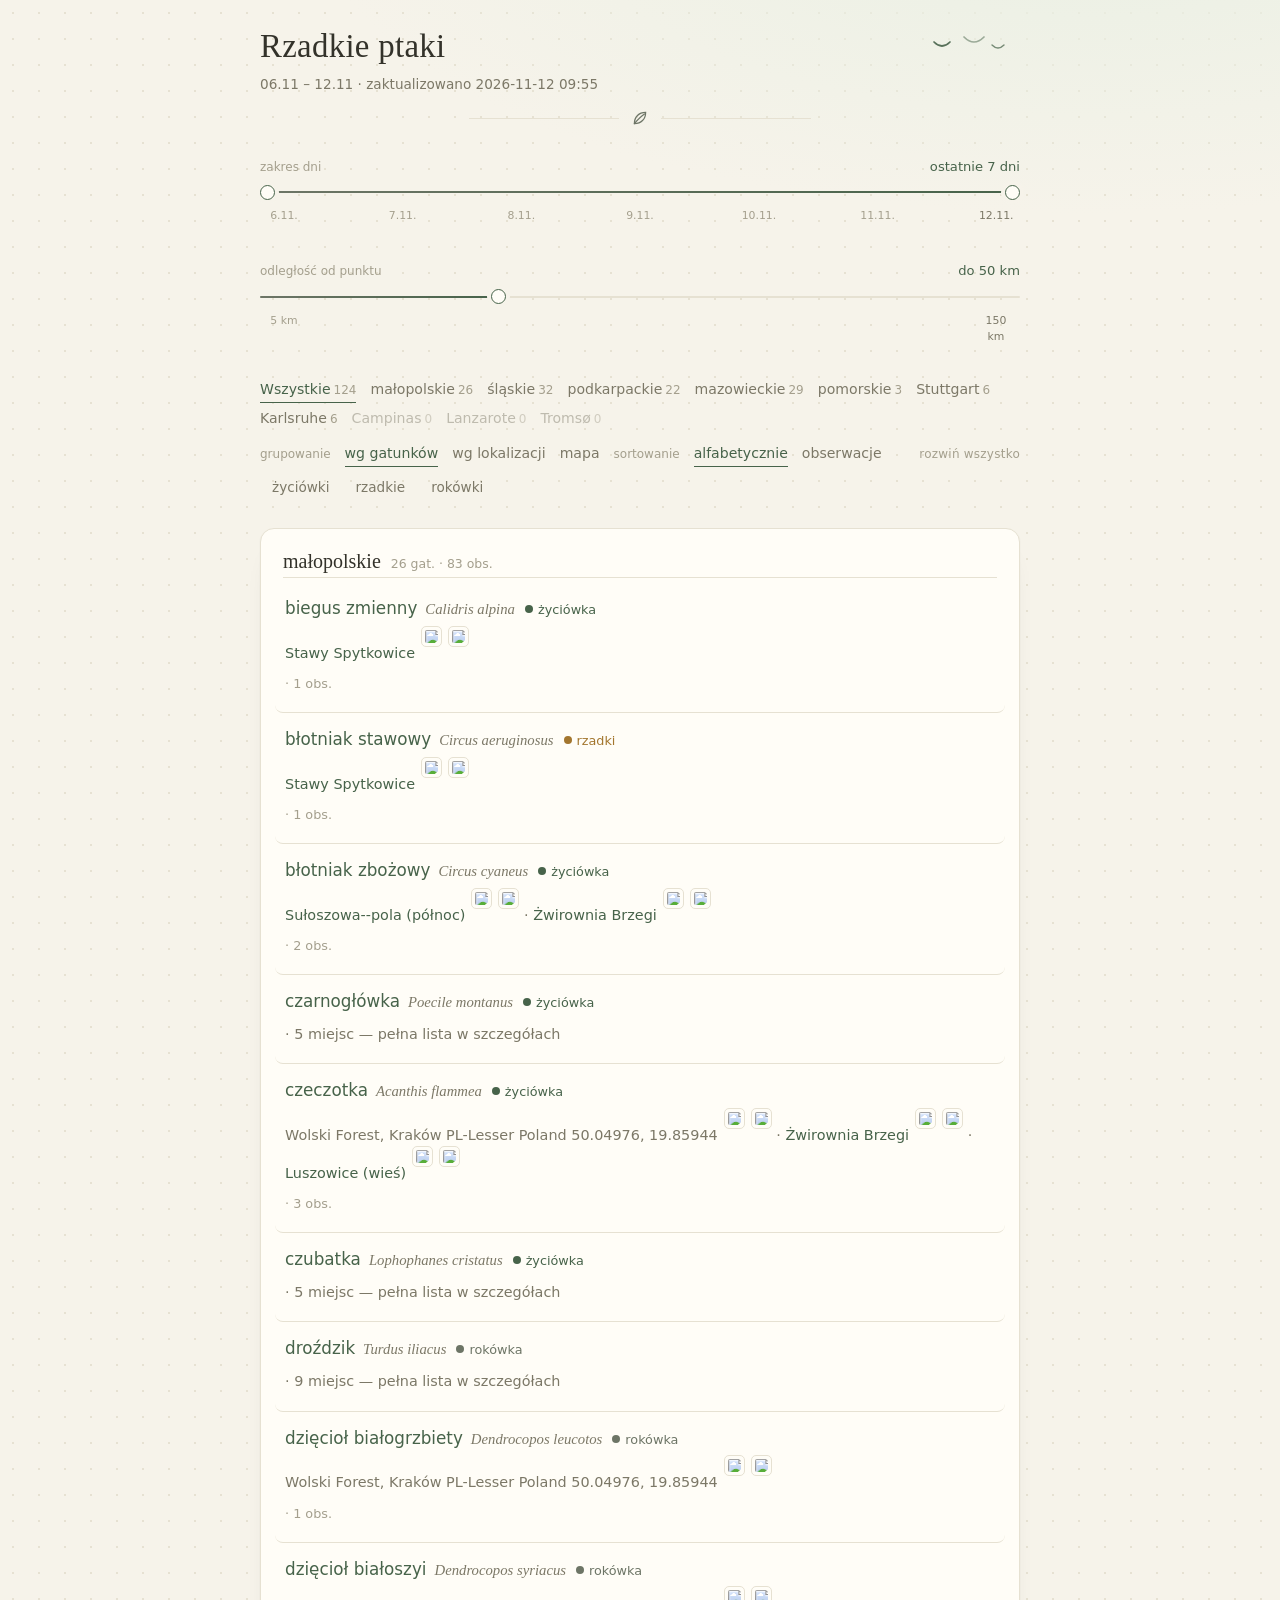
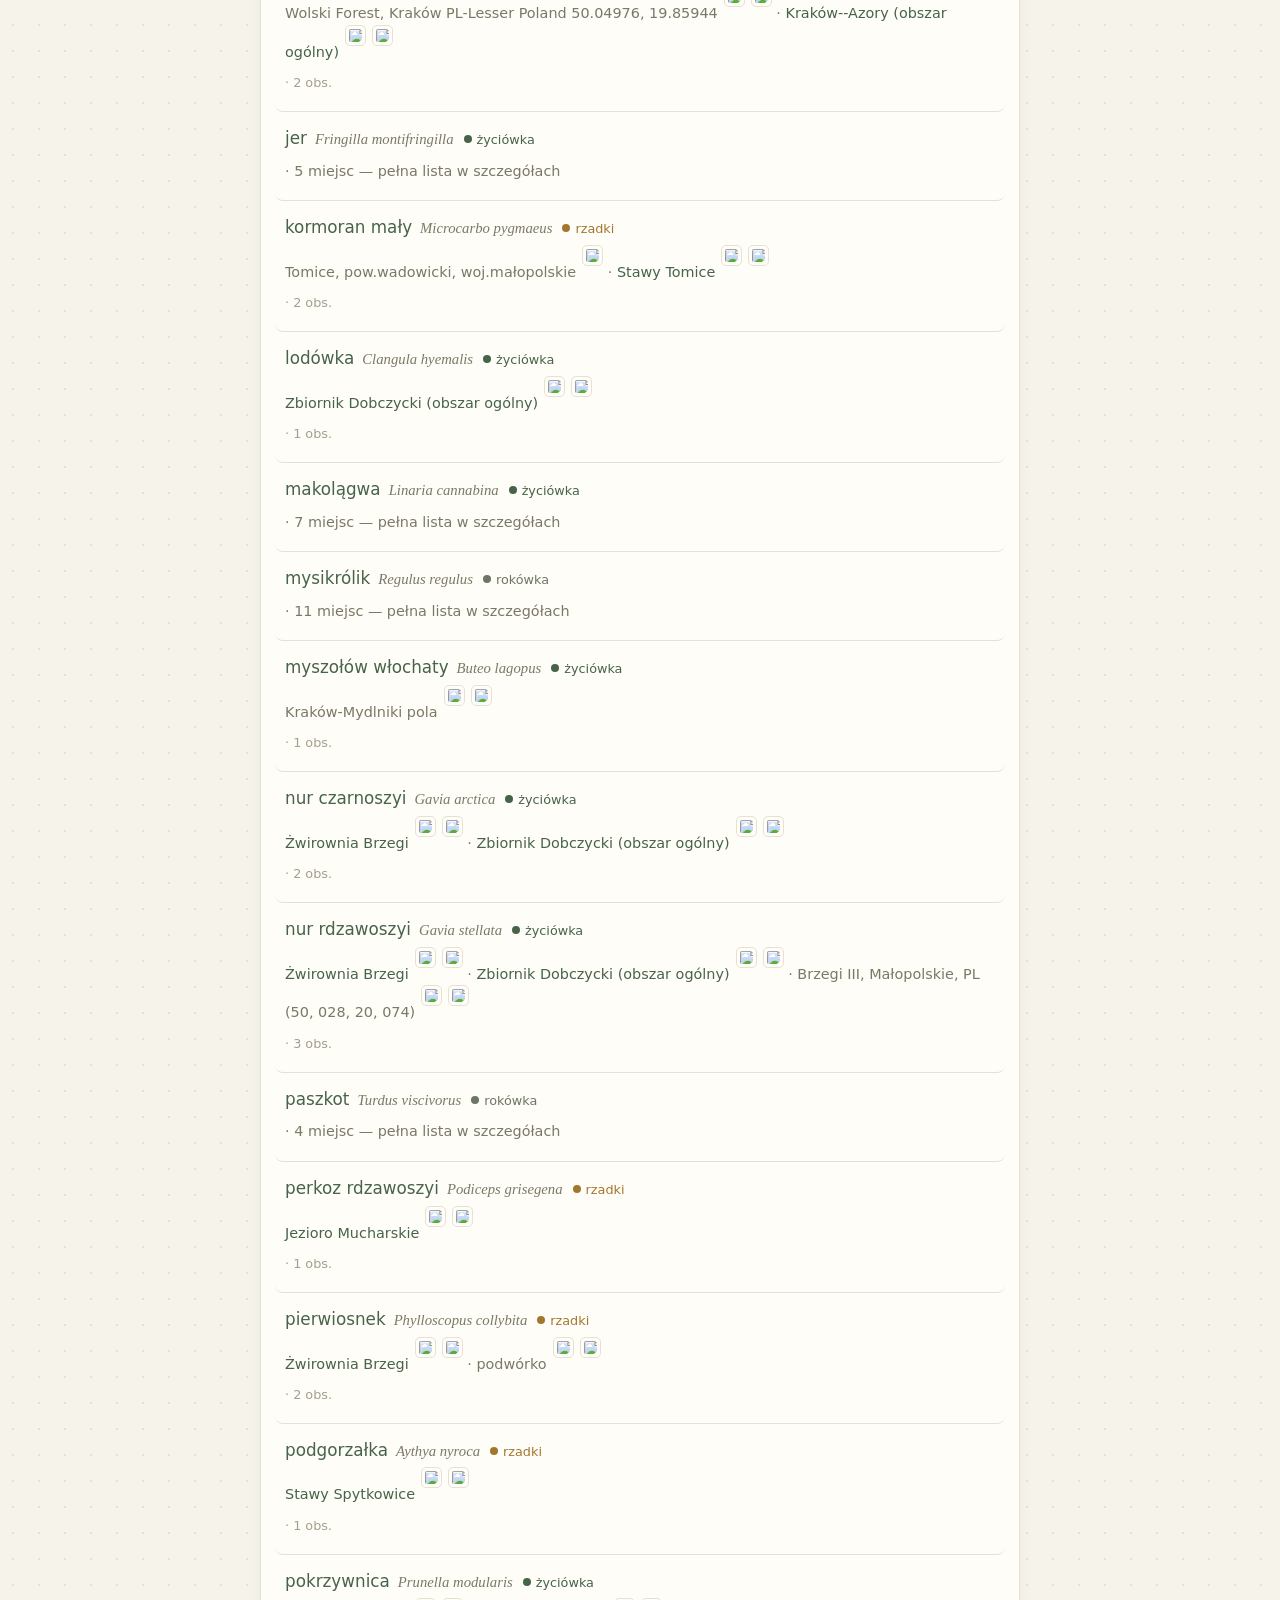
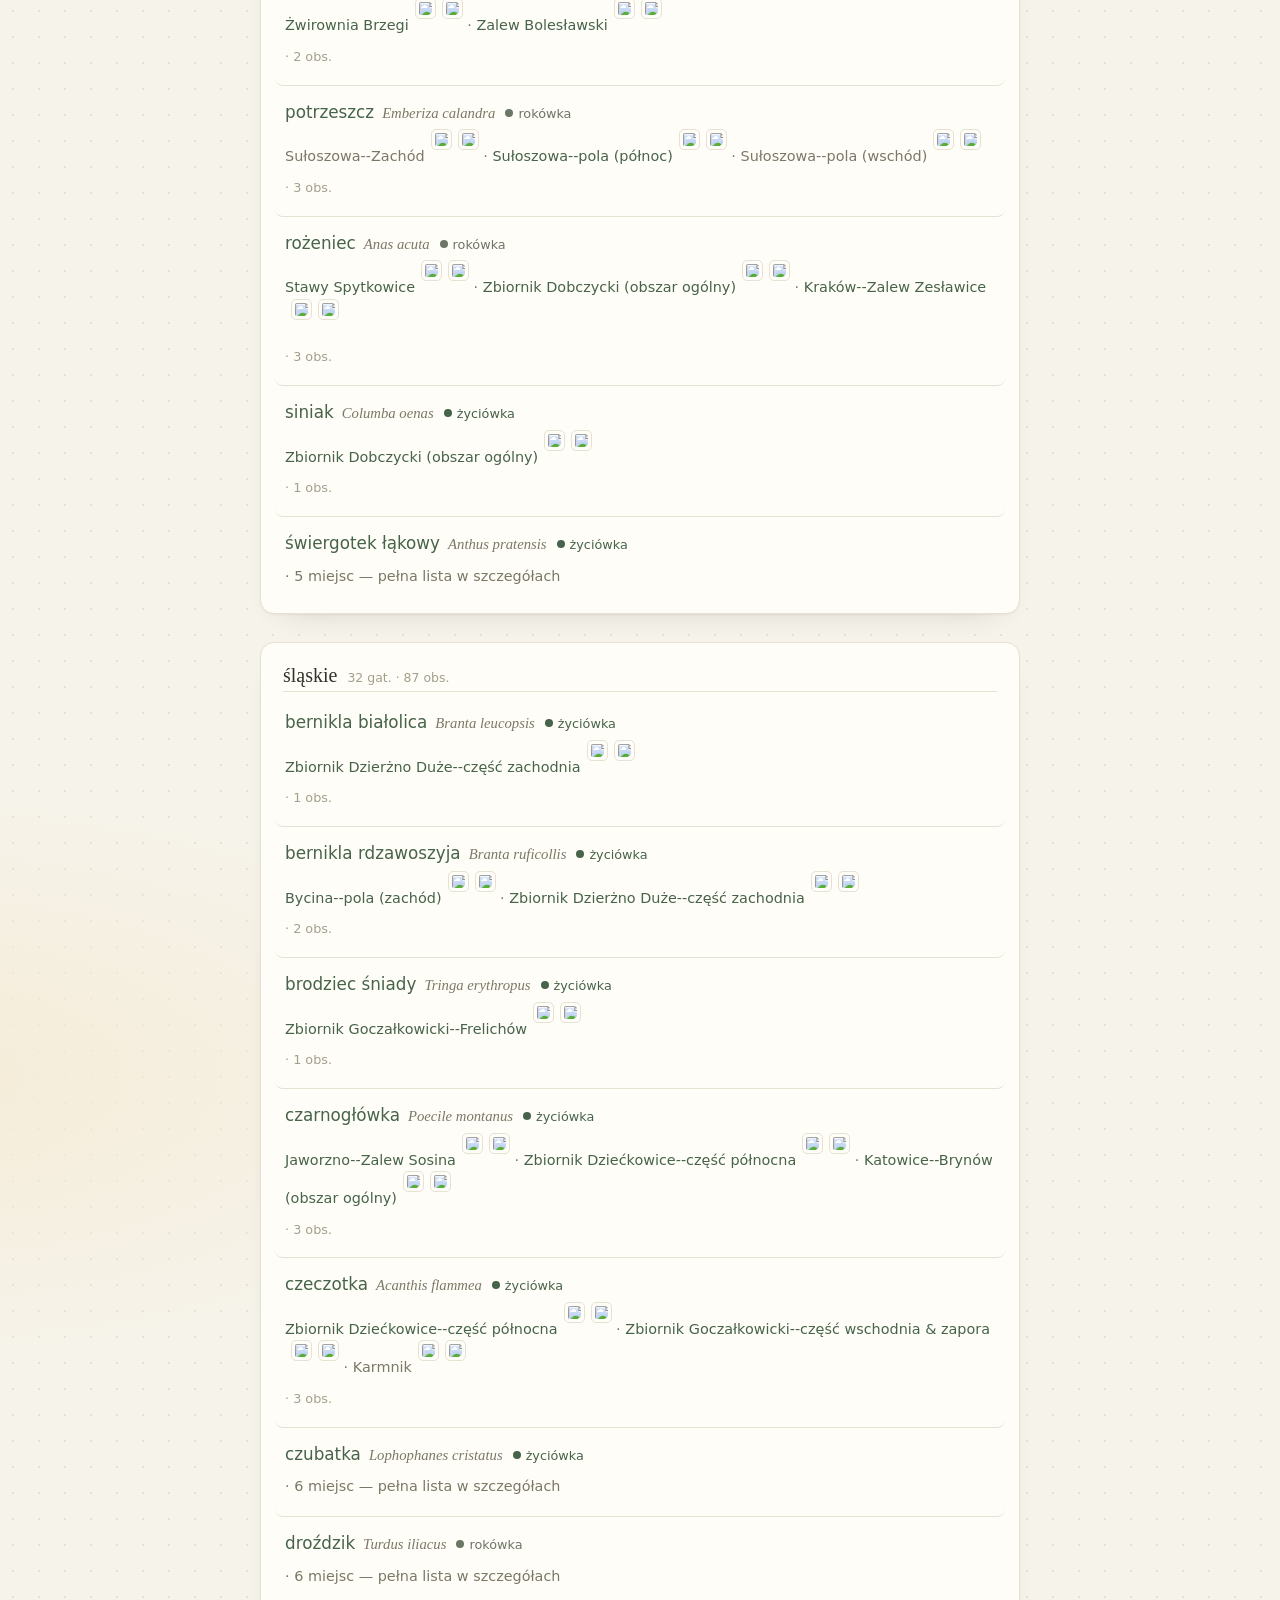
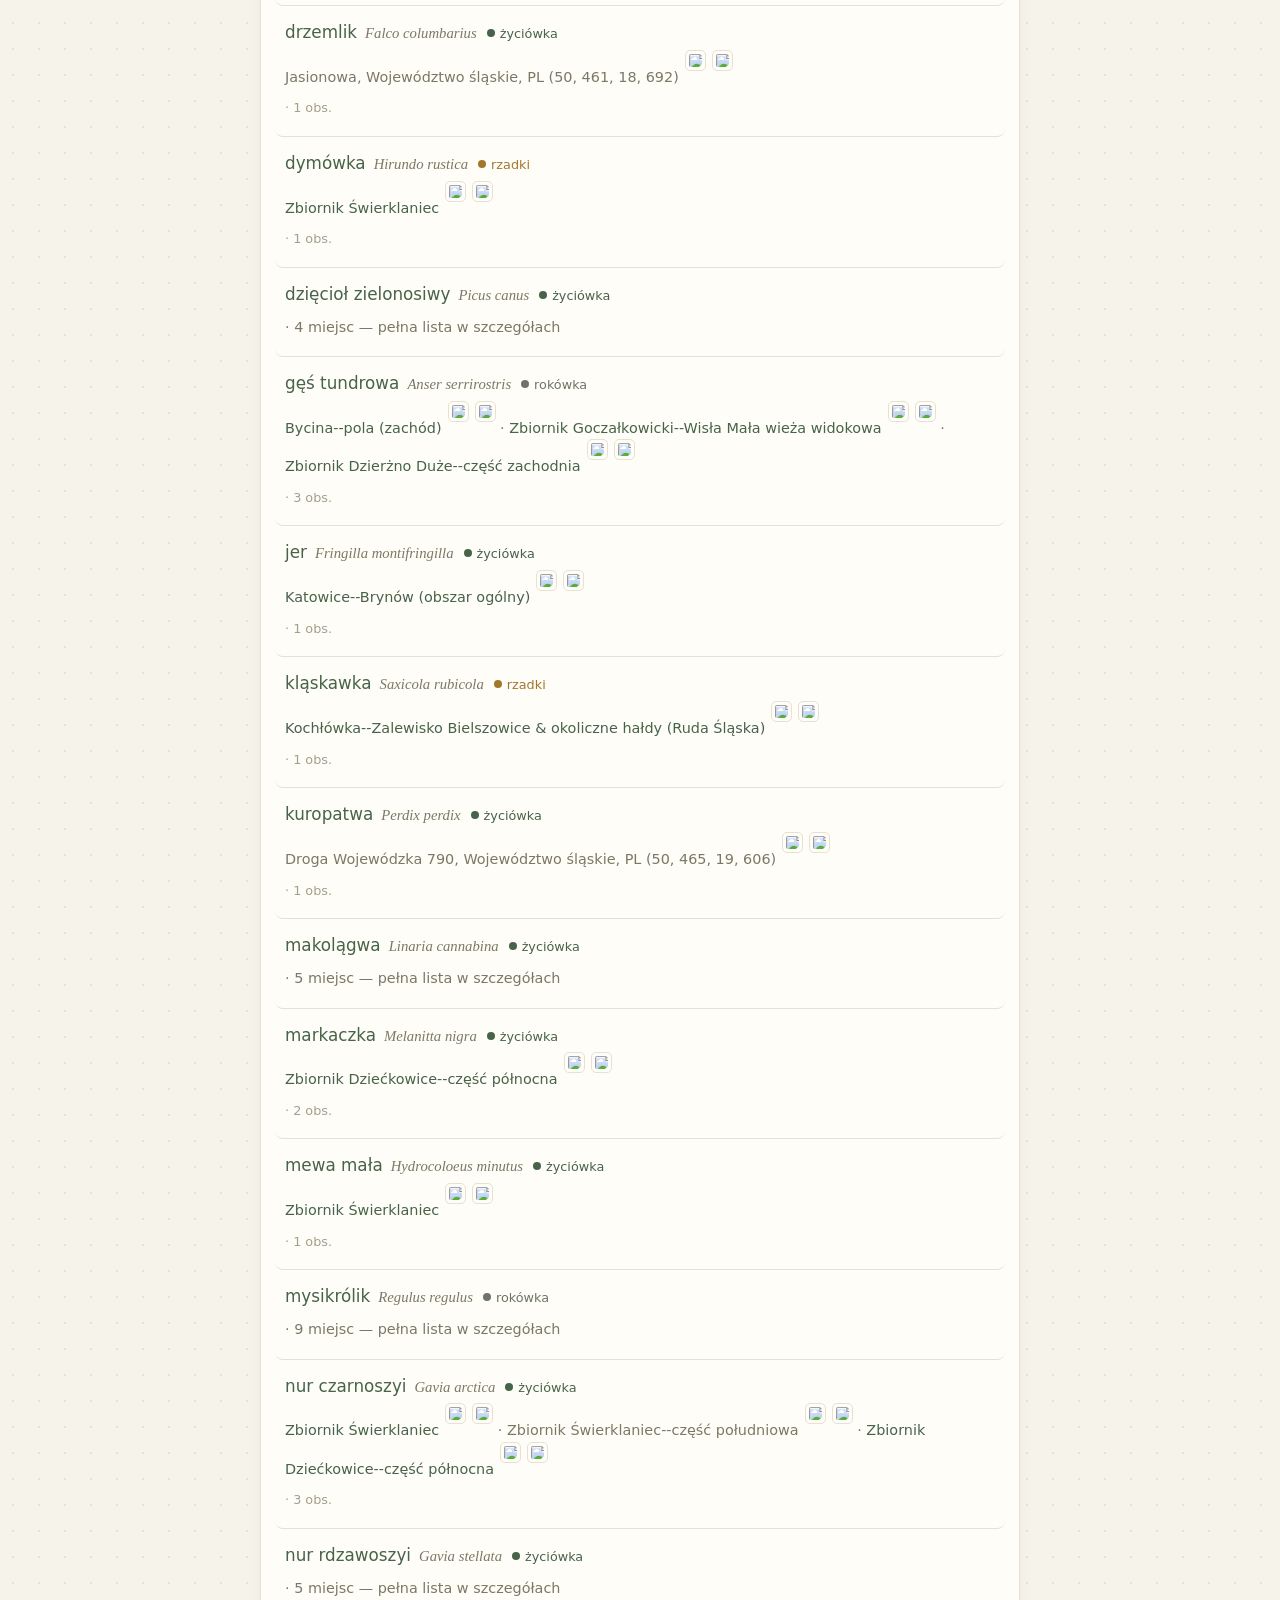
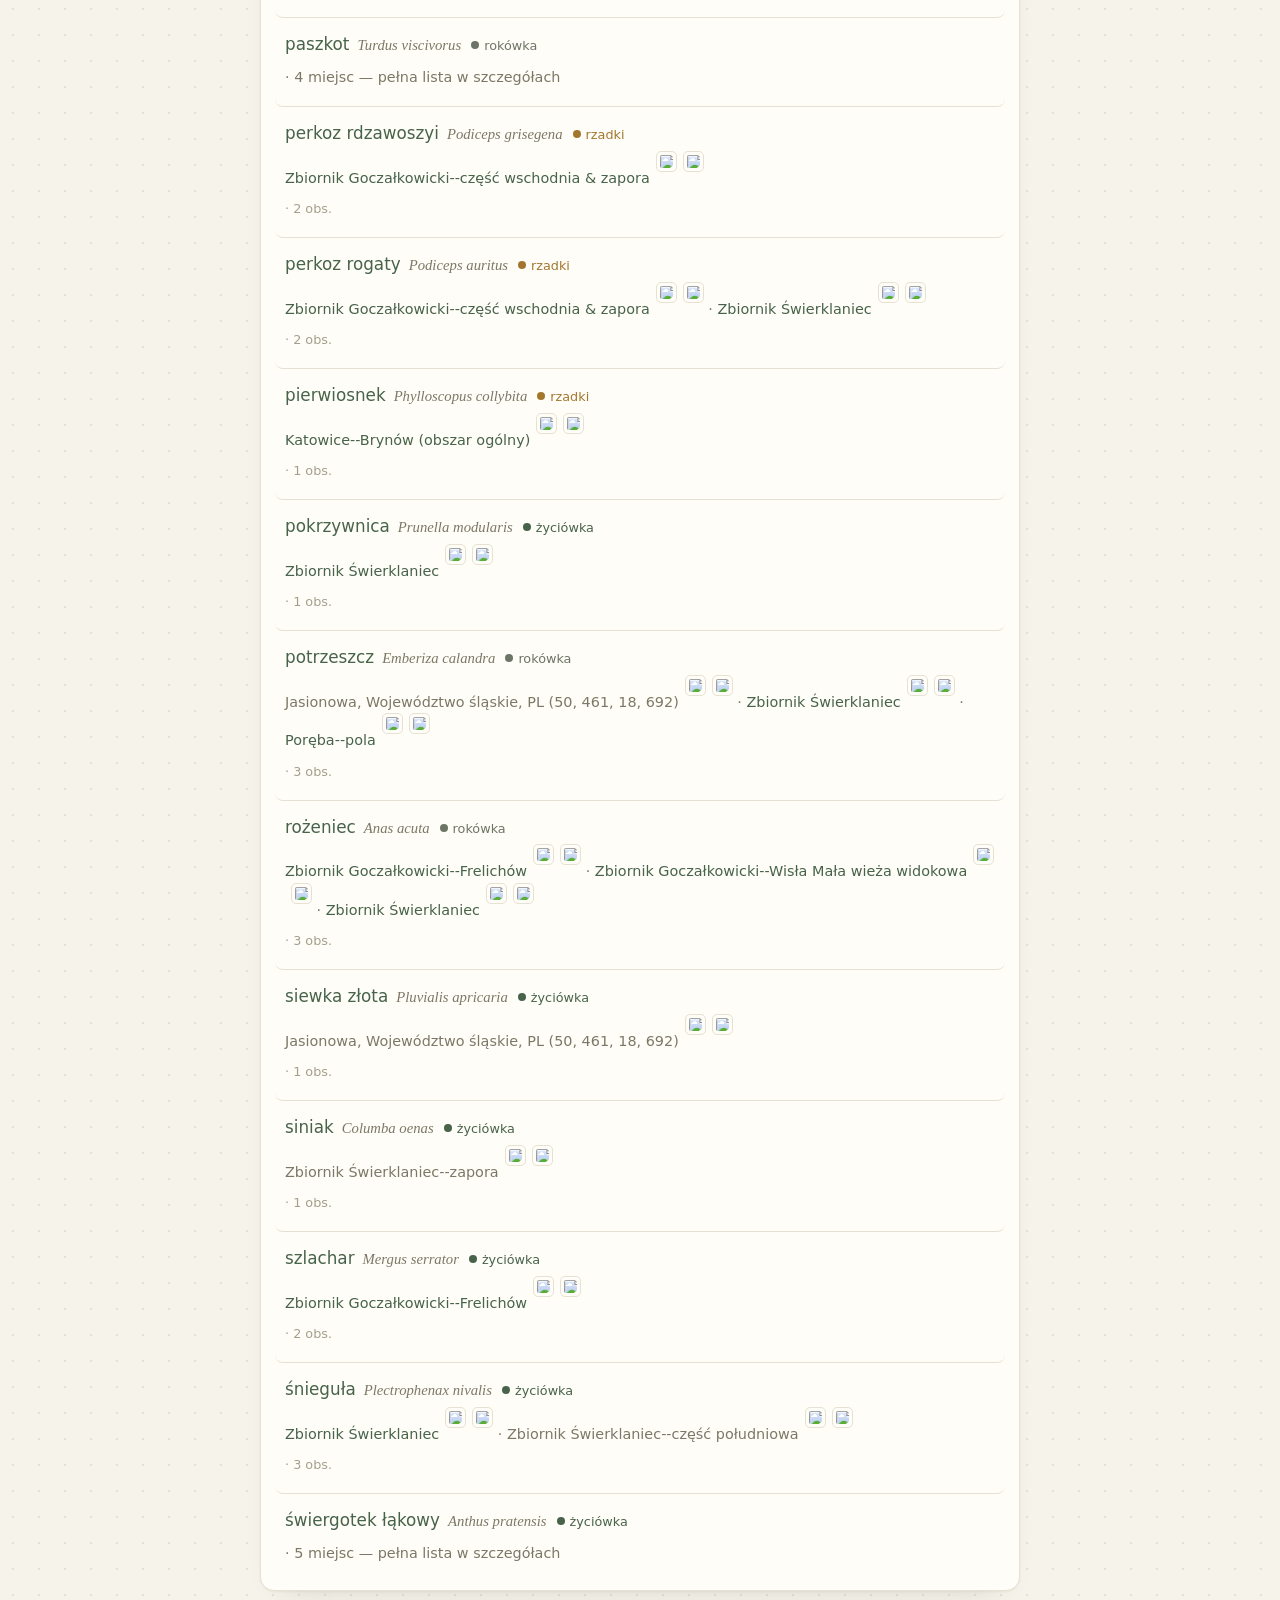
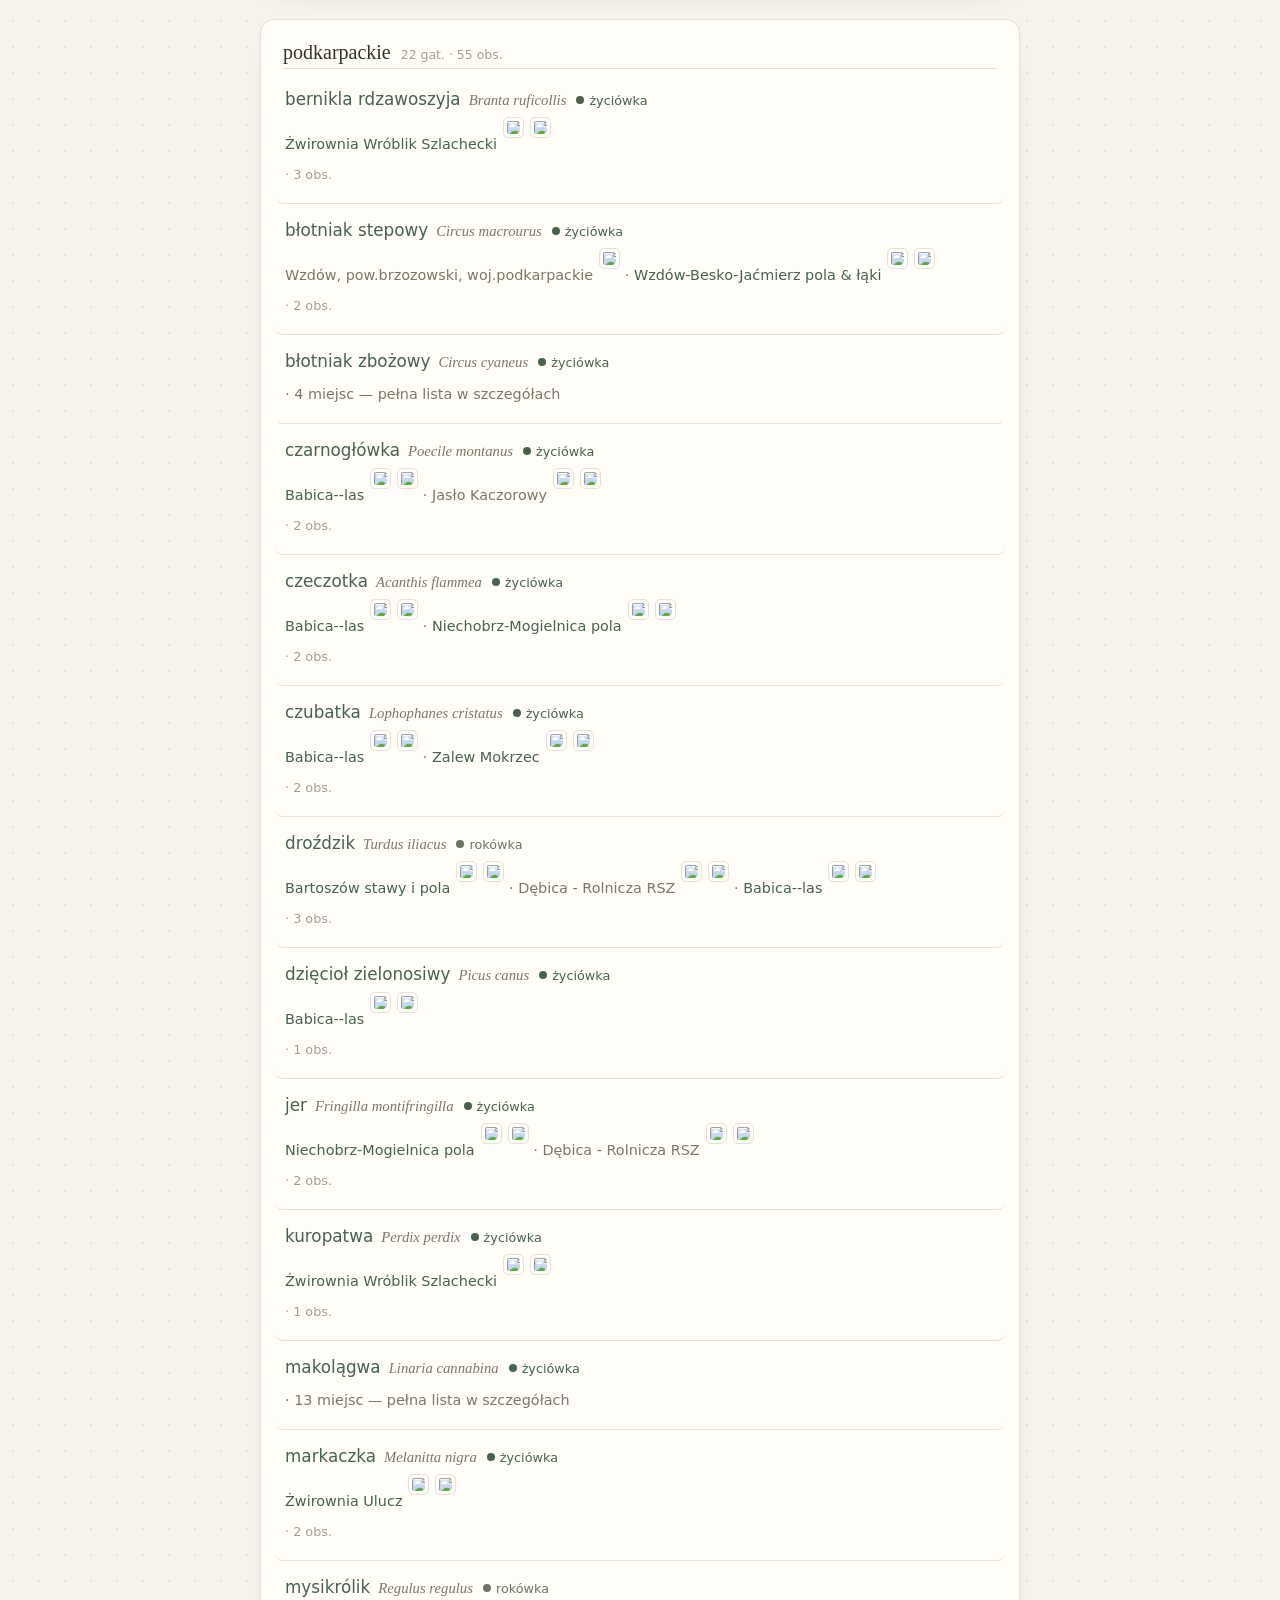
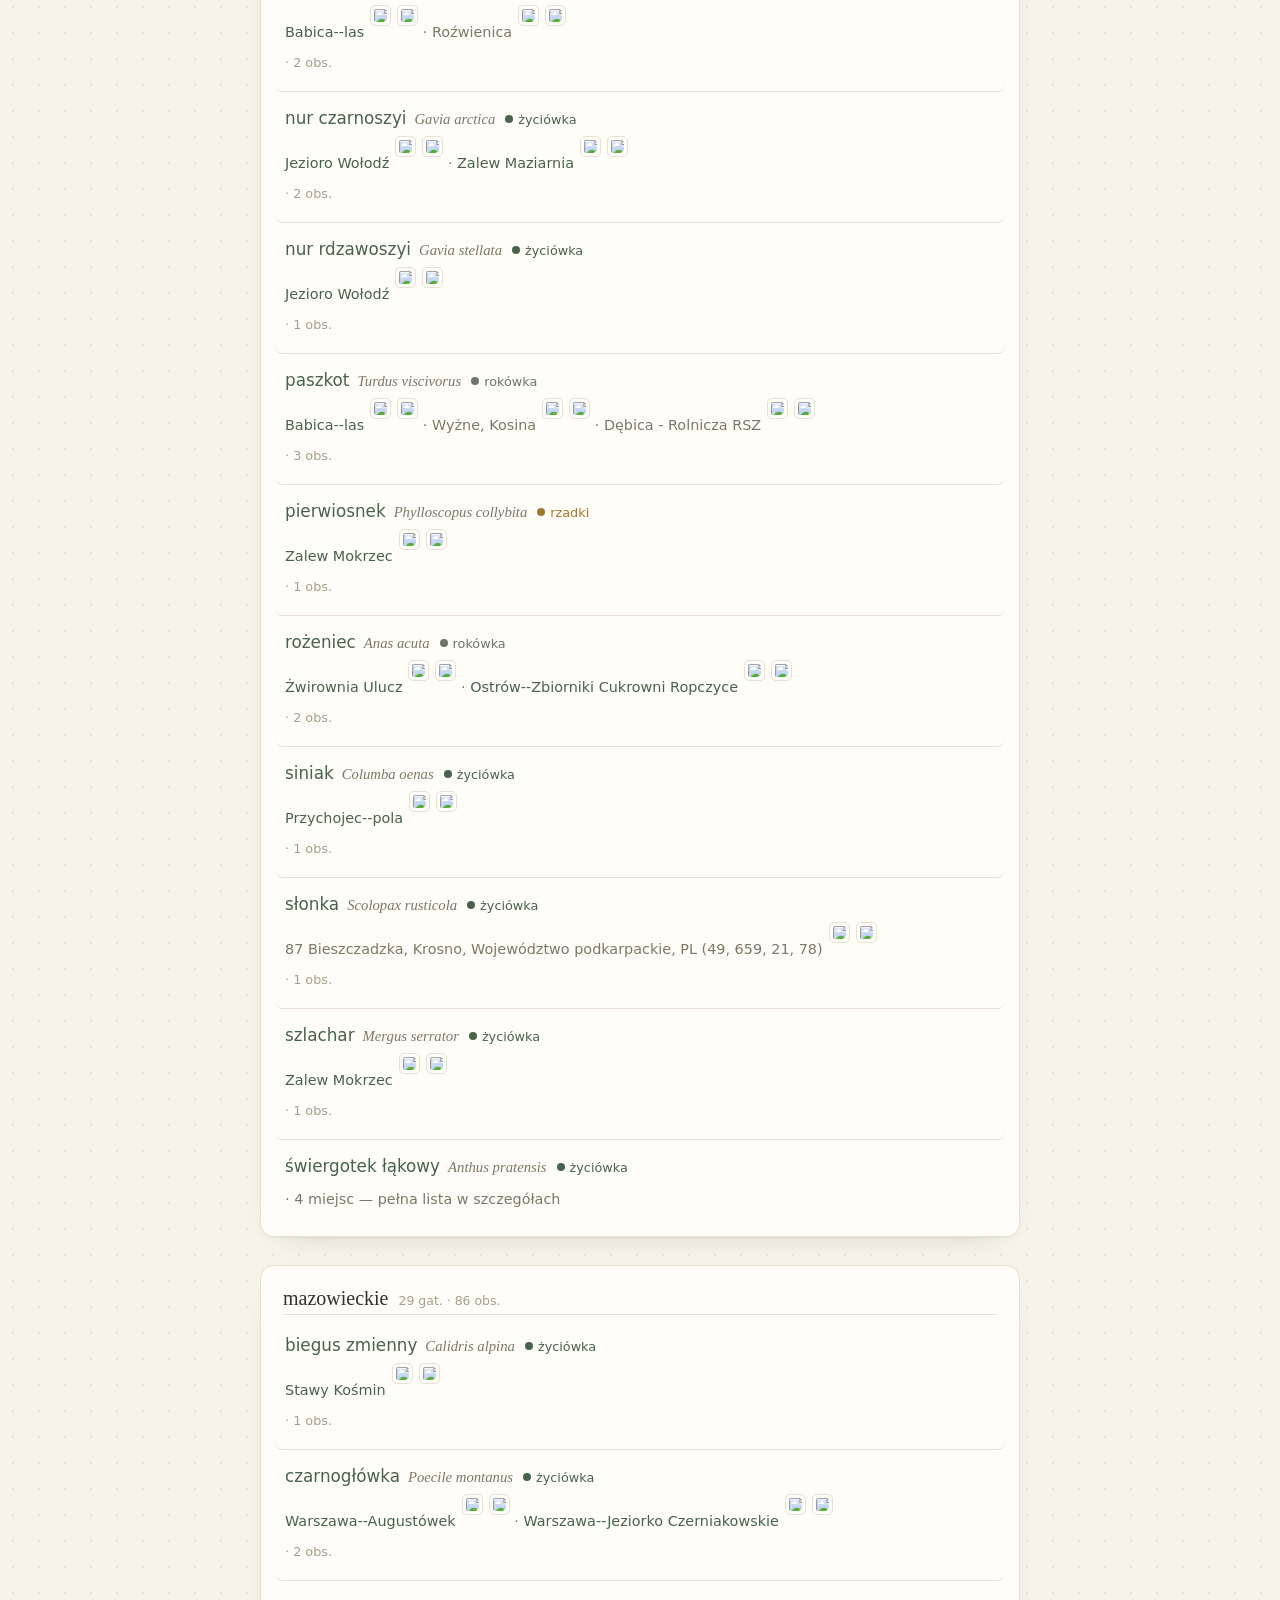
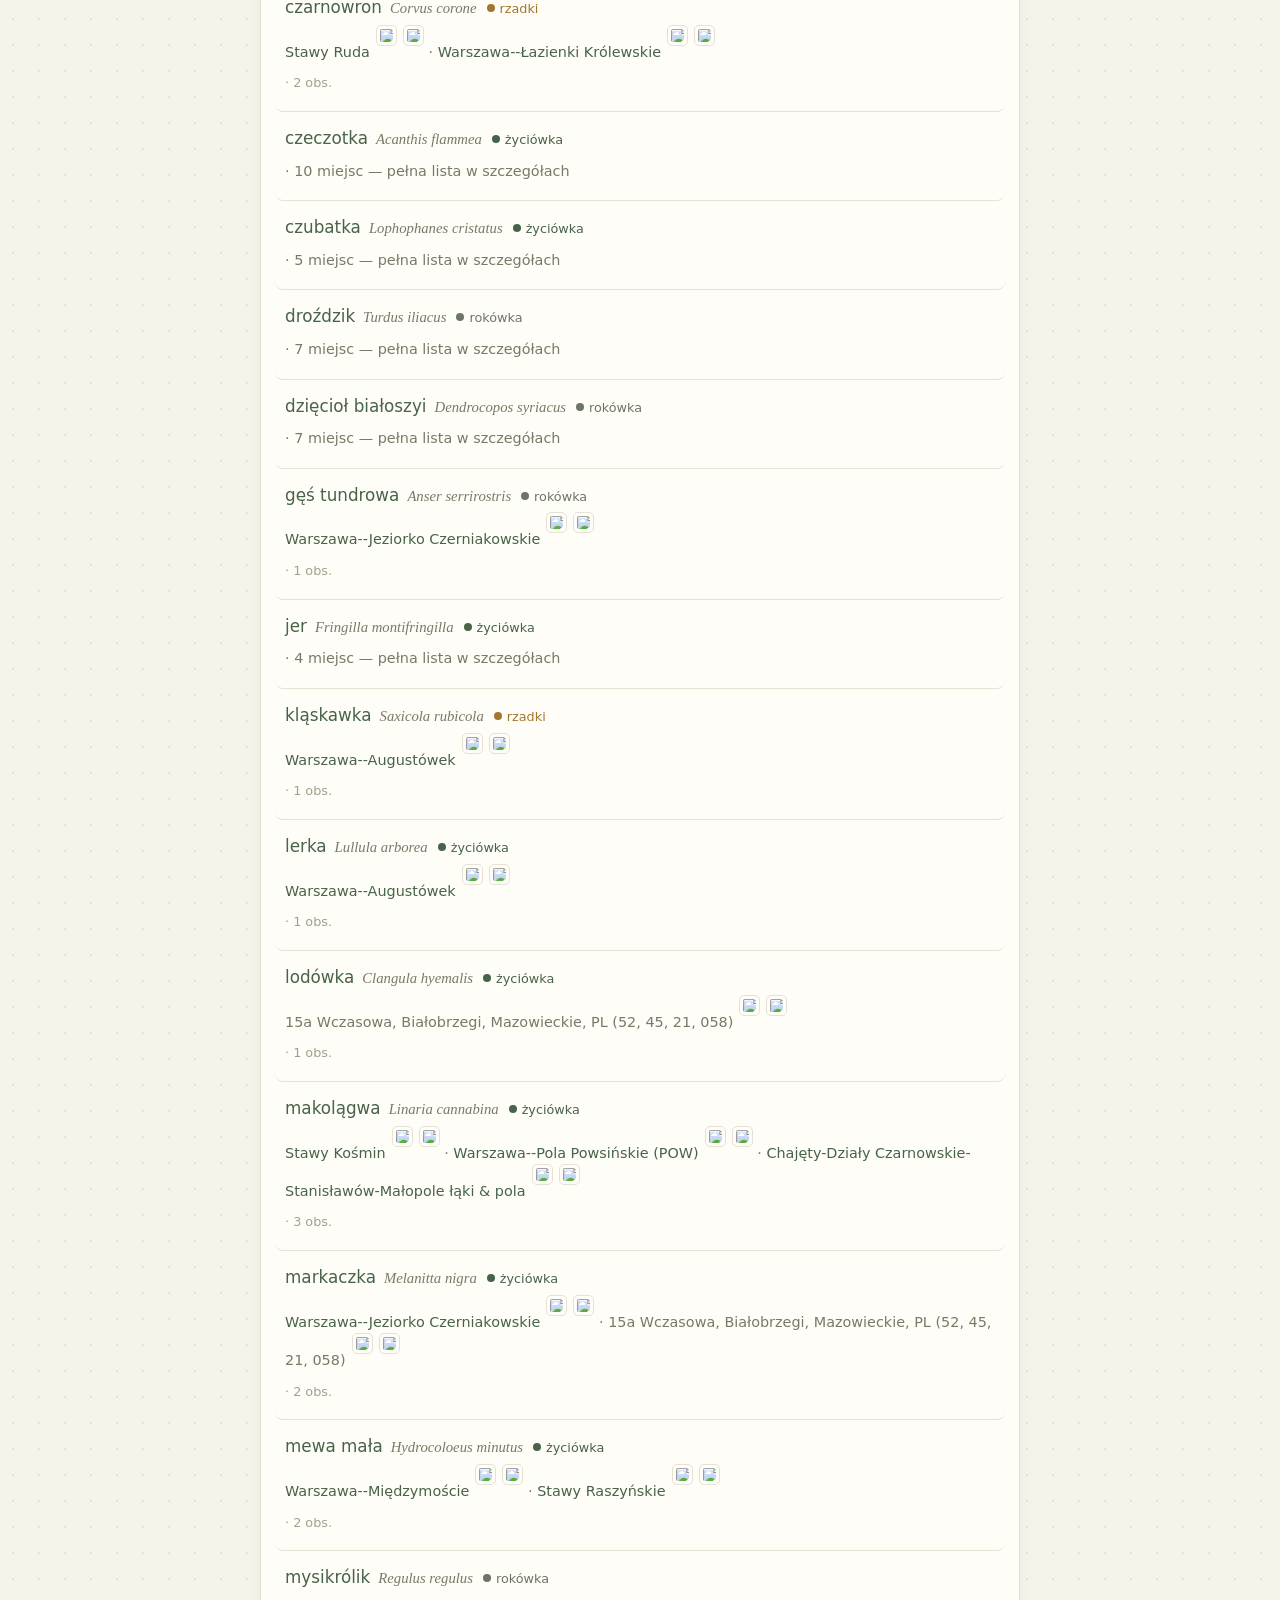
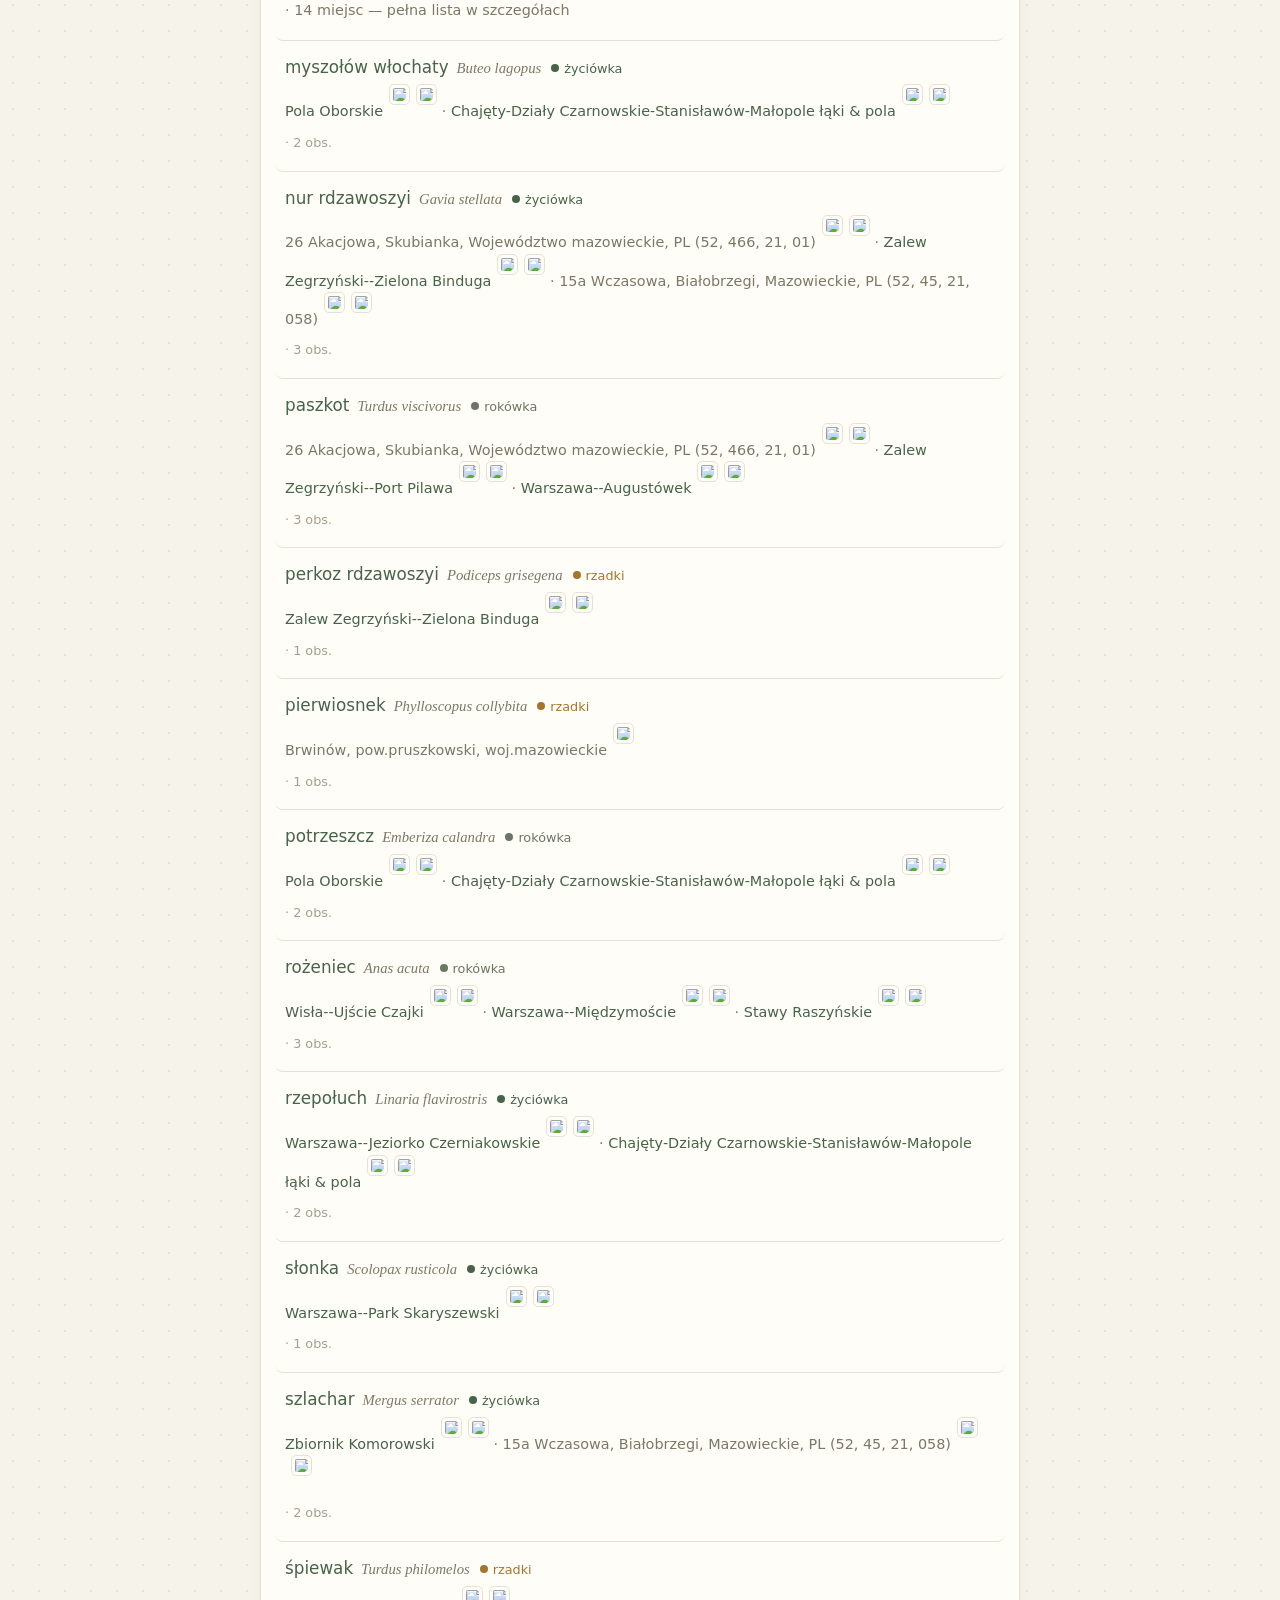
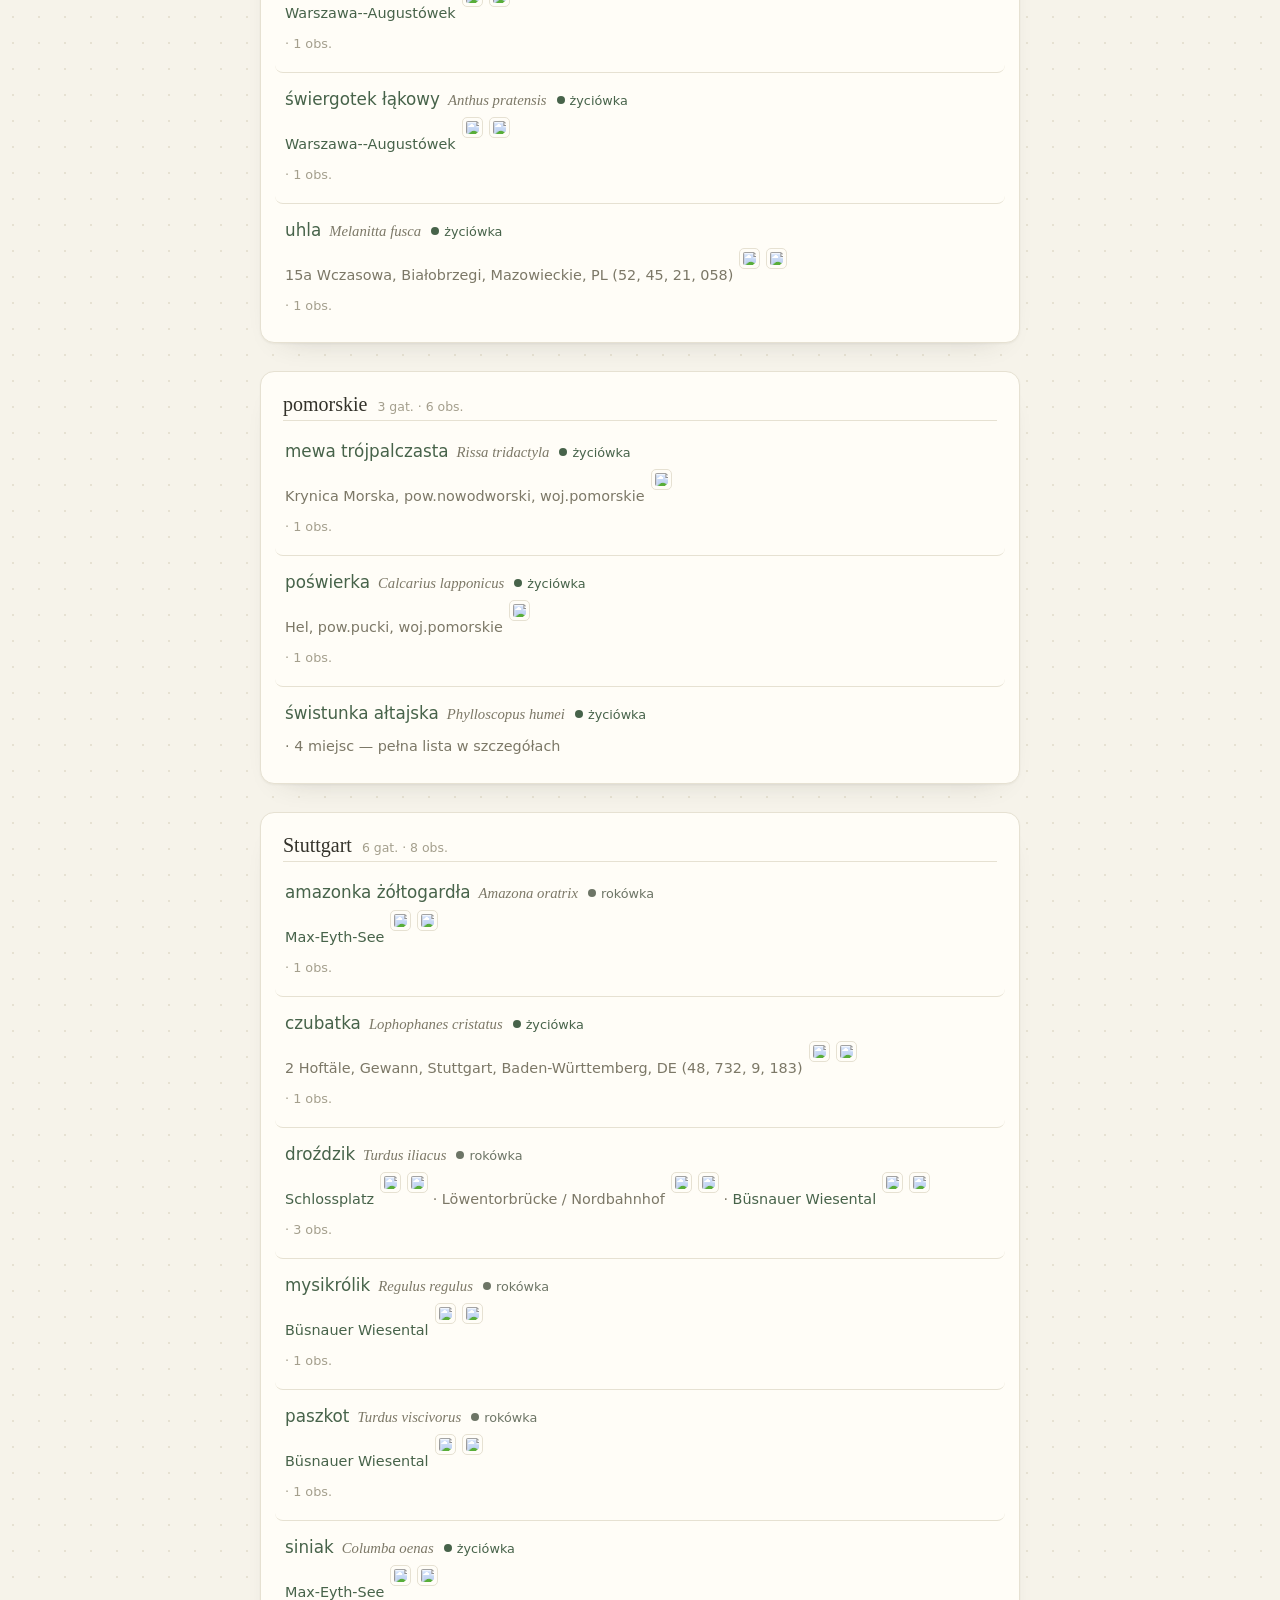
==== commit 7a63e7fc: "Publish daily bird observations report (2026-11-12)" ====
--- a/raport-obserwacji/index.html
+++ b/raport-obserwacji/index.html
@@ -247,3 +247,582 @@
     Kafle mapy: OpenStreetMap · CARTO (Leaflet).
   </footer>
 </div>
+<script type="application/json" id="rp-data">{"v":1,"generated":"2026-11-12 09:55","today":"2026-11-12","from":"2026-11-06","regions":[{"n":"małopolskie","d":1,"p":"50.0298,19.9465"},{"n":"śląskie","d":0,"p":"50.2596,19.0188"},{"n":"podkarpackie","d":0,"p":"50.0046,22.0072"},{"n":"mazowieckie","d":0,"p":"52.2244,20.9889"},{"n":"pomorskie","d":0},{"n":"Stuttgart","d":0,"p":"48.8135,9.1693"},{"n":"Karlsruhe","d":0,"p":"49.0034,8.4022"},{"n":"Campinas","d":0},{"n":"Lanzarote","d":0},{"n":"Tromsø","d":0}],"stale":[],"groups":[{"r":"małopolskie","pl":"czeczotka","en":"Redpoll","la":"Acanthis flammea","u":"https://ebird.org/species/redpol1/PL-MA","v":"Lifer","ny":1,"obs":[{"d":"2026-11-11","l":"Wolski Forest, Kraków PL-Lesser Poland 50.04976, 19.85944","lu":null,"c":"https://ebird.org/checklist/S409676204","gm":"https://www.google.com/maps?q=50.049761,19.859444","om":"https://omaps.app/s4H4J_ZD7p/Wolski_Forest%2C_Krak%C3%B3w_PL-Lesser_Poland_50.04976%2C_19.85944","t":"Lifer","n":1},{"d":"2026-11-11","l":"Żwirownia Brzegi","lu":"https://ebird.org/species/redpol1/L8271201","c":"https://ebird.org/checklist/S409670093","gm":"https://www.google.com/maps?q=50.02968,20.07706","om":"https://omaps.app/s4H4YPnREW/%C5%BBwirownia_Brzegi","t":"Lifer","n":1},{"d":"2026-11-10","l":"Luszowice (wieś)","lu":"https://ebird.org/species/redpol1/L28516747","c":"https://ebird.org/checklist/S409426188","gm":"https://www.google.com/maps?q=50.17405,19.40254","om":"https://omaps.app/s4Hty2qNVf/Luszowice_%28wie%C5%9B%29","t":"Lifer","n":0}]},{"r":"małopolskie","pl":"jer","en":"Brambling","la":"Fringilla montifringilla","u":"https://ebird.org/species/brambl/PL-MA","v":"Lifer","ny":1,"obs":[{"d":"2026-11-11","l":"Puszcza Niepołomicka--łąki nad Drwinką","lu":"https://ebird.org/species/brambl/L10789937","c":"https://ebird.org/checklist/S409702515","gm":"https://www.google.com/maps?q=50.0786935,20.4018465","om":"https://omaps.app/s4H5KhgLE1/Puszcza_Niepo%C5%82omicka--%C5%82%C4%85ki_nad_Drwink%C4%85","t":"Lifer","n":1},{"d":"2026-11-11","l":"Wolski Forest, Kraków PL-Lesser Poland 50.04976, 19.85944","lu":null,"c":"https://ebird.org/checklist/S409676204","gm":"https://www.google.com/maps?q=50.049761,19.859444","om":"https://omaps.app/s4H4J_ZD7p/Wolski_Forest%2C_Krak%C3%B3w_PL-Lesser_Poland_50.04976%2C_19.85944","t":"Lifer","n":1},{"d":"2026-11-10","l":"Las Zadroski","lu":"https://ebird.org/species/brambl/L18987309","c":"https://ebird.org/checklist/S409479589","gm":"https://www.google.com/maps?q=50.28687,19.76348","om":"https://omaps.app/s4H6Acfka_/Las_Zadroski","t":"Lifer","n":0},{"d":"2026-11-10","l":"Żwirownia Brzegi","lu":"https://ebird.org/species/brambl/L8271201","c":"https://ebird.org/checklist/S409422781","gm":"https://www.google.com/maps?q=50.02968,20.07706","om":"https://omaps.app/s4H4YPnREW/%C5%BBwirownia_Brzegi","t":"Lifer","n":0},{"d":"2026-11-08","l":"Wisła--Zapora Łączany","lu":"https://ebird.org/species/brambl/L8254090","c":"https://ebird.org/checklist/S408964668","gm":"https://www.google.com/maps?q=49.9874979,19.5963058","om":"https://omaps.app/s4HtWf7w0K/Wis%C5%82a--Zapora_%C5%81%C4%85czany","t":"Lifer","n":0},{"d":"2026-11-07","l":"Wróblówka-Długopole--Żwirownia","lu":"https://ebird.org/species/brambl/L9134446","c":"https://ebird.org/checklist/S408550007","gm":"https://www.google.com/maps?q=49.4709301,19.8845743","om":"https://omaps.app/s4Hwmj_YAu/Wr%C3%B3bl%C3%B3wka-D%C5%82ugopole--%C5%BBwirownia","t":"Lifer","n":0},{"d":"2026-11-07","l":"Las Sokółka","lu":"https://ebird.org/species/brambl/L77218076","c":"https://ebird.org/checklist/S408532479","gm":"https://www.google.com/maps?q=49.9893,20.7288","om":"https://omaps.app/s4H5H0cGgK/Las_Sok%C3%B3%C5%82ka","t":"Lifer","n":0},{"d":"2026-11-07","l":"Wokowice-Bielcza pola","lu":"https://ebird.org/species/brambl/L68719489","c":"https://ebird.org/checklist/S408531847","gm":"https://www.google.com/maps?q=50.01157,20.71839","om":"https://omaps.app/s4H5NRczEX/Wokowice-Bielcza_pola","t":"Lifer","n":0}]},{"r":"małopolskie","pl":"myszołów włochaty","en":"Rough-legged Hawk","la":"Buteo lagopus","u":"https://ebird.org/species/rolhaw/PL-MA","v":"Lifer","ny":1,"obs":[{"d":"2026-11-09","l":"Kraków-Mydlniki pola","lu":null,"c":"https://ebird.org/checklist/S409233071","gm":"https://www.google.com/maps?q=50.0895179,19.847693","om":"https://omaps.app/s4H4L8wTDa/Krak%C3%B3w-Mydlniki_pola","t":"Lifer","n":0},{"d":"2026-11-07","l":"Lasek","lu":null,"c":"https://ebird.org/checklist/S408588757","gm":"https://www.google.com/maps?q=49.5136681,19.9753074","om":"https://omaps.app/s4HwtmjwQc/Lasek","t":"Lifer","n":0},{"d":"2026-11-06","l":"Kozłów--pola (zachód)","lu":"https://ebird.org/species/rolhaw/L26779608","c":"https://ebird.org/checklist/S408301939","gm":"https://www.google.com/maps?q=50.4872746,20.0040813","om":"https://omaps.app/s4H6l4-aLU/Koz%C5%82%C3%B3w--pola_%28zach%C3%B3d%29","t":"Lifer","n":0}]},{"r":"małopolskie","pl":"makolągwa","en":"Eurasian Linnet","la":"Linaria cannabina","u":"https://ebird.org/species/eurlin1/PL-MA","v":"Lifer","ny":1,"obs":[{"d":"2026-11-11","l":"Zbiornik Dobczycki (obszar ogólny)","lu":"https://ebird.org/species/eurlin1/L6529661","c":"https://ebird.org/checklist/S409671417","gm":"https://www.google.com/maps?q=49.8667306,20.0475917","om":"https://omaps.app/s4Hy4i-jxH/Zbiornik_Dobczycki_%28obszar_og%C3%B3lny%29","t":"Lifer","n":1},{"d":"2026-11-11","l":"Brzegi III, Małopolskie, PL (50, 028, 20, 074)","lu":null,"c":"https://ebird.org/checklist/S409664018","gm":"https://www.google.com/maps?q=50.0280753,20.0743107","om":"https://omaps.app/s4H4YPJzMx/Brzegi_III%2C_Ma%C5%82opolskie%2C_PL_%2850%2C_028%2C_20%2C_074%29","t":"Lifer","n":1},{"d":"2026-11-11","l":"Żwirownia Brzegi","lu":"https://ebird.org/species/eurlin1/L8271201","c":"https://ebird.org/checklist/S409672997","gm":"https://www.google.com/maps?q=50.02968,20.07706","om":"https://omaps.app/s4H4YPnREW/%C5%BBwirownia_Brzegi","t":"Lifer","n":1},{"d":"2026-11-10","l":"Sułoszowa--Zachód","lu":null,"c":"https://ebird.org/checklist/S409479382","gm":"https://www.google.com/maps?q=50.2873459,19.6916813","om":"https://omaps.app/s4H6AIlIEc/Su%C5%82oszowa--Zach%C3%B3d","t":"Lifer","n":0},{"d":"2026-11-10","l":"Sułoszowa--pola (wschód)","lu":null,"c":"https://ebird.org/checklist/S409480056","gm":"https://www.google.com/maps?q=50.2755585,19.7480418","om":"https://omaps.app/s4H6ARaAzn/Su%C5%82oszowa--pola_%28wsch%C3%B3d%29","t":"Lifer","n":0},{"d":"2026-11-09","l":"Wróblówka-Długopole--Żwirownia","lu":"https://ebird.org/species/eurlin1/L9134446","c":"https://ebird.org/checklist/S409241264","gm":"https://www.google.com/maps?q=49.4709301,19.8845743","om":"https://omaps.app/s4Hwmj_YAu/Wr%C3%B3bl%C3%B3wka-D%C5%82ugopole--%C5%BBwirownia","t":"Lifer","n":0},{"d":"2026-11-08","l":"Wokowice-Bielcza pola","lu":"https://ebird.org/species/eurlin1/L68719489","c":"https://ebird.org/checklist/S408940980","gm":"https://www.google.com/maps?q=50.01157,20.71839","om":"https://omaps.app/s4H5NRczEX/Wokowice-Bielcza_pola","t":"Lifer","n":0},{"d":"2026-11-07","l":"Zalew Bolesławski","lu":"https://ebird.org/species/eurlin1/L46055389","c":"https://ebird.org/checklist/S408578696","gm":"https://www.google.com/maps?q=50.2773733,19.5124317","om":"https://omaps.app/s4HvUAiypp/Zalew_Boles%C5%82awski","t":"Lifer","n":0},{"d":"2026-11-07","l":"Jezioro Chechelskie","lu":"https://ebird.org/species/eurlin1/L23468559","c":"https://ebird.org/checklist/S408574914","gm":"https://www.google.com/maps?q=50.1358461,19.4446006","om":"https://omaps.app/s4Htxp_hqg/Jezioro_Chechelskie","t":"Lifer","n":0}]},{"r":"małopolskie","pl":"nur rdzawoszyi","en":"Red-throated Loon","la":"Gavia stellata","u":"https://ebird.org/species/retloo/PL-MA","v":"Lifer","ny":1,"obs":[{"d":"2026-11-11","l":"Żwirownia Brzegi","lu":"https://ebird.org/species/retloo/L8271201","c":"https://ebird.org/checklist/S409693251","gm":"https://www.google.com/maps?q=50.02968,20.07706","om":"https://omaps.app/s4H4YPnREW/%C5%BBwirownia_Brzegi","t":"Lifer","n":1},{"d":"2026-11-11","l":"Zbiornik Dobczycki (obszar ogólny)","lu":"https://ebird.org/species/retloo/L6529661","c":"https://ebird.org/checklist/S409671417","gm":"https://www.google.com/maps?q=49.8667306,20.0475917","om":"https://omaps.app/s4Hy4i-jxH/Zbiornik_Dobczycki_%28obszar_og%C3%B3lny%29","t":"Lifer","n":1},{"d":"2026-11-11","l":"Brzegi III, Małopolskie, PL (50, 028, 20, 074)","lu":null,"c":"https://ebird.org/checklist/S409664018","gm":"https://www.google.com/maps?q=50.0280753,20.0743107","om":"https://omaps.app/s4H4YPJzMx/Brzegi_III%2C_Ma%C5%82opolskie%2C_PL_%2850%2C_028%2C_20%2C_074%29","t":"Lifer","n":1},{"d":"2026-11-07","l":"Jezioro Czorsztyńskie--obszar Frydman-Maniowy","lu":"https://ebird.org/species/retloo/L14604594","c":"https://ebird.org/checklist/S408577558","gm":"https://www.google.com/maps?q=49.4589598,20.2327393","om":"https://omaps.app/s4Hw2LzomC/Jezioro_Czorszty%C5%84skie--obszar_Frydman-Maniowy","t":"Lifer","n":0}]},{"r":"małopolskie","pl":"świergotek łąkowy","en":"Meadow Pipit","la":"Anthus pratensis","u":"https://ebird.org/species/meapip1/PL-MA","v":"Lifer","ny":1,"obs":[{"d":"2026-11-11","l":"Żwirownia Brzegi","lu":"https://ebird.org/species/meapip1/L8271201","c":"https://ebird.org/checklist/S409673965","gm":"https://www.google.com/maps?q=50.02968,20.07706","om":"https://omaps.app/s4H4YPnREW/%C5%BBwirownia_Brzegi","t":"Lifer","n":1},{"d":"2026-11-11","l":"Zbiornik Dobczycki (obszar ogólny)","lu":"https://ebird.org/species/meapip1/L6529661","c":"https://ebird.org/checklist/S409671417","gm":"https://www.google.com/maps?q=49.8667306,20.0475917","om":"https://omaps.app/s4Hy4i-jxH/Zbiornik_Dobczycki_%28obszar_og%C3%B3lny%29","t":"Lifer","n":1},{"d":"2026-11-11","l":"Brzegi III, Małopolskie, PL (50, 028, 20, 074)","lu":null,"c":"https://ebird.org/checklist/S409664018","gm":"https://www.google.com/maps?q=50.0280753,20.0743107","om":"https://omaps.app/s4H4YPJzMx/Brzegi_III%2C_Ma%C5%82opolskie%2C_PL_%2850%2C_028%2C_20%2C_074%29","t":"Lifer","n":1},{"d":"2026-11-11","l":"Stawy Spytkowice","lu":"https://ebird.org/species/meapip1/L6659279","c":"https://ebird.org/checklist/S409655059","gm":"https://www.google.com/maps?q=50.0047016,19.4818765","om":"https://omaps.app/s4HtT7Ekru/Stawy_Spytkowice","t":"Lifer","n":1},{"d":"2026-11-10","l":"Sułoszowa--pola (północ)","lu":"https://ebird.org/species/meapip1/L11490634","c":"https://ebird.org/checklist/S409479546","gm":"https://www.google.com/maps?q=50.2819664,19.7304373","om":"https://omaps.app/s4H6AH1OJq/Su%C5%82oszowa--pola_%28p%C3%B3%C5%82noc%29","t":"Lifer","n":0},{"d":"2026-11-09","l":"Wróblówka-Długopole--Żwirownia","lu":"https://ebird.org/species/meapip1/L9134446","c":"https://ebird.org/checklist/S409241264","gm":"https://www.google.com/maps?q=49.4709301,19.8845743","om":"https://omaps.app/s4Hwmj_YAu/Wr%C3%B3bl%C3%B3wka-D%C5%82ugopole--%C5%BBwirownia","t":"Lifer","n":0},{"d":"2026-11-07","l":"Witów--pola","lu":"https://ebird.org/species/meapip1/L27897731","c":"https://ebird.org/checklist/S408655359","gm":"https://www.google.com/maps?q=49.3247231,19.8192885","om":"https://omaps.app/s4HwJPddze/Wit%C3%B3w--pola","t":"Lifer","n":0}]},{"r":"małopolskie","pl":"błotniak zbożowy","en":"Hen Harrier","la":"Circus cyaneus","u":"https://ebird.org/species/norhar1/PL-MA","v":"Lifer","ny":1,"obs":[{"d":"2026-11-10","l":"Sułoszowa--pola (północ)","lu":"https://ebird.org/species/norhar1/L11490634","c":"https://ebird.org/checklist/S409479546","gm":"https://www.google.com/maps?q=50.2819664,19.7304373","om":"https://omaps.app/s4H6AH1OJq/Su%C5%82oszowa--pola_%28p%C3%B3%C5%82noc%29","t":"Lifer","n":0},{"d":"2026-11-10","l":"Żwirownia Brzegi","lu":"https://ebird.org/species/norhar1/L8271201","c":"https://ebird.org/checklist/S409532532","gm":"https://www.google.com/maps?q=50.02968,20.07706","om":"https://omaps.app/s4H4YPnREW/%C5%BBwirownia_Brzegi","t":"Lifer","n":0}]},{"r":"małopolskie","pl":"nur czarnoszyi","en":"Arctic Loon","la":"Gavia arctica","u":"https://ebird.org/species/arcloo/PL-MA","v":"Lifer","ny":1,"obs":[{"d":"2026-11-11","l":"Żwirownia Brzegi","lu":"https://ebird.org/species/arcloo/L8271201","c":"https://ebird.org/checklist/S409673965","gm":"https://www.google.com/maps?q=50.02968,20.07706","om":"https://omaps.app/s4H4YPnREW/%C5%BBwirownia_Brzegi","t":"Lifer","n":1},{"d":"2026-11-11","l":"Zbiornik Dobczycki (obszar ogólny)","lu":"https://ebird.org/species/arcloo/L6529661","c":"https://ebird.org/checklist/S409671417","gm":"https://www.google.com/maps?q=49.8667306,20.0475917","om":"https://omaps.app/s4Hy4i-jxH/Zbiornik_Dobczycki_%28obszar_og%C3%B3lny%29","t":"Lifer","n":1}]},{"r":"małopolskie","pl":"pokrzywnica","en":"Dunnock","la":"Prunella modularis","u":"https://ebird.org/species/dunnoc1/PL-MA","v":"Lifer","ny":1,"obs":[{"d":"2026-11-11","l":"Żwirownia Brzegi","lu":"https://ebird.org/species/dunnoc1/L8271201","c":"https://ebird.org/checklist/S409670093","gm":"https://www.google.com/maps?q=50.02968,20.07706","om":"https://omaps.app/s4H4YPnREW/%C5%BBwirownia_Brzegi","t":"Lifer","n":1},{"d":"2026-11-07","l":"Zalew Bolesławski","lu":"https://ebird.org/species/dunnoc1/L46055389","c":"https://ebird.org/checklist/S408578696","gm":"https://www.google.com/maps?q=50.2773733,19.5124317","om":"https://omaps.app/s4HvUAiypp/Zalew_Boles%C5%82awski","t":"Lifer","n":0}]},{"r":"małopolskie","pl":"czubatka","en":"Crested Tit","la":"Lophophanes cristatus","u":"https://ebird.org/species/cretit2/PL-MA","v":"Lifer","ny":1,"obs":[{"d":"2026-11-11","l":"Puszcza Niepołomicka--łąki nad Drwinką","lu":"https://ebird.org/species/cretit2/L10789937","c":"https://ebird.org/checklist/S409702515","gm":"https://www.google.com/maps?q=50.0786935,20.4018465","om":"https://omaps.app/s4H5KhgLE1/Puszcza_Niepo%C5%82omicka--%C5%82%C4%85ki_nad_Drwink%C4%85","t":"Lifer","n":1},{"d":"2026-11-11","l":"Las Okocimski","lu":null,"c":"https://ebird.org/checklist/S409695013","gm":"https://www.google.com/maps?q=49.926195,20.6678603","om":"https://omaps.app/s4H5FBpdIi/Las_Okocimski","t":"Lifer","n":1},{"d":"2026-11-11","l":"Puszcza Niepołomicka--obszar południowy","lu":"https://ebird.org/species/cretit2/L11650351","c":"https://ebird.org/checklist/S409671705","gm":"https://www.google.com/maps?q=50.0033932,20.353268","om":"https://omaps.app/s4H4X442tA/Puszcza_Niepo%C5%82omicka--obszar_po%C5%82udniowy","t":"Lifer","n":1},{"d":"2026-11-10","l":"Wieliczka--Osiedle Zadory","lu":"https://ebird.org/species/cretit2/L43915884","c":"https://ebird.org/checklist/S409443367","gm":"https://www.google.com/maps?q=49.9910887,20.0576922","om":"https://omaps.app/s4H4Shx4aD/Wieliczka--Osiedle_Zadory","t":"Lifer","n":0},{"d":"2026-11-10","l":"Luszowice (wieś)","lu":"https://ebird.org/species/cretit2/L28516747","c":"https://ebird.org/checklist/S409426188","gm":"https://www.google.com/maps?q=50.17405,19.40254","om":"https://omaps.app/s4Hty2qNVf/Luszowice_%28wie%C5%9B%29","t":"Lifer","n":0},{"d":"2026-11-08","l":"Muszyna, Malnik","lu":null,"c":"https://ebird.org/checklist/S408945203","gm":"https://www.google.com/maps?q=49.3496329,20.9170255","om":"https://omaps.app/s4HxZ_9k6C/Muszyna%2C_Malnik","t":"Lifer","n":0},{"d":"2026-11-08","l":"Wieża Widokowa Na Slotwinach","lu":null,"c":"https://ebird.org/checklist/S408871980","gm":"https://www.google.com/maps?q=49.4307111,20.9262662","om":"https://omaps.app/s4Hx0o0ikT/Wie%C5%BCa_Widokowa_Na_Slotwinach","t":"Lifer","n":0},{"d":"2026-11-07","l":"Las Sokółka","lu":"https://ebird.org/species/cretit2/L77218076","c":"https://ebird.org/checklist/S408532479","gm":"https://www.google.com/maps?q=49.9893,20.7288","om":"https://omaps.app/s4H5H0cGgK/Las_Sok%C3%B3%C5%82ka","t":"Lifer","n":0},{"d":"2026-11-07","l":"Puszcza Niepołomicka--Wielkie Błoto","lu":"https://ebird.org/species/cretit2/L4928079","c":"https://ebird.org/checklist/S408647773","gm":"https://www.google.com/maps?q=50.0243233,20.2750648","om":"https://omaps.app/s4H4cZnW04/Puszcza_Niepo%C5%82omicka--Wielkie_B%C5%82oto","t":"Lifer","n":0},{"d":"2026-11-07","l":"Tatrzański PN--Morskie Oko","lu":"https://ebird.org/species/cretit2/L57075708","c":"https://ebird.org/checklist/S408717086","gm":"https://www.google.com/maps?q=49.1964668,20.0698053","om":"https://omaps.app/s4Ha6O-lKR/Tatrza%C5%84ski_PN--Morskie_Oko","t":"Lifer","n":0},{"d":"2026-11-07","l":"Hala Łabowska","lu":"https://ebird.org/species/cretit2/L11627756","c":"https://ebird.org/checklist/S408914055","gm":"https://www.google.com/maps?q=49.4730881,20.8096504","om":"https://omaps.app/s4Hxy8JLIA/Hala_%C5%81abowska","t":"Lifer","n":0}]},{"r":"małopolskie","pl":"czarnogłówka","en":"Willow Tit","la":"Poecile montanus","u":"https://ebird.org/species/wiltit1/PL-MA","v":"Lifer","ny":1,"obs":[{"d":"2026-11-11","l":"Puszcza Niepołomicka--łąki nad Drwinką","lu":"https://ebird.org/species/wiltit1/L10789937","c":"https://ebird.org/checklist/S409702515","gm":"https://www.google.com/maps?q=50.0786935,20.4018465","om":"https://omaps.app/s4H5KhgLE1/Puszcza_Niepo%C5%82omicka--%C5%82%C4%85ki_nad_Drwink%C4%85","t":"Lifer","n":1},{"d":"2026-11-11","l":"Góra Polica","lu":"https://ebird.org/species/wiltit1/L11650348","c":"https://ebird.org/checklist/S409722538","gm":"https://www.google.com/maps?q=49.6240123,19.6210841","om":"https://omaps.app/s4HnXD9TiW/G%C3%B3ra_Polica","t":"Lifer","n":1},{"d":"2026-11-11","l":"Zbiornik Dobczycki (obszar ogólny)","lu":"https://ebird.org/species/wiltit1/L6529661","c":"https://ebird.org/checklist/S409671417","gm":"https://www.google.com/maps?q=49.8667306,20.0475917","om":"https://omaps.app/s4Hy4i-jxH/Zbiornik_Dobczycki_%28obszar_og%C3%B3lny%29","t":"Lifer","n":1},{"d":"2026-11-11","l":"Luszowice (wieś)","lu":"https://ebird.org/species/wiltit1/L28516747","c":"https://ebird.org/checklist/S409796491","gm":"https://www.google.com/maps?q=50.17405,19.40254","om":"https://omaps.app/s4Hty2qNVf/Luszowice_%28wie%C5%9B%29","t":"Lifer","n":1},{"d":"2026-11-08","l":"Las Łęcki--Szczepanów-Wokowice","lu":"https://ebird.org/species/wiltit1/L69053018","c":"https://ebird.org/checklist/S408857406","gm":"https://www.google.com/maps?q=50.0080087,20.6818275","om":"https://omaps.app/s4H5HuyKlC/Las_%C5%81%C4%99cki--Szczepan%C3%B3w-Wokowice","t":"Lifer","n":0},{"d":"2026-11-08","l":"Muszyna, Malnik","lu":null,"c":"https://ebird.org/checklist/S408945203","gm":"https://www.google.com/maps?q=49.3496329,20.9170255","om":"https://omaps.app/s4HxZ_9k6C/Muszyna%2C_Malnik","t":"Lifer","n":0},{"d":"2026-11-08","l":"Wieża Widokowa Na Slotwinach","lu":null,"c":"https://ebird.org/checklist/S408871980","gm":"https://www.google.com/maps?q=49.4307111,20.9262662","om":"https://omaps.app/s4Hx0o0ikT/Wie%C5%BCa_Widokowa_Na_Slotwinach","t":"Lifer","n":0},{"d":"2026-11-07","l":"Tatry--Witów-Magura Witowska (niebieski szlak)","lu":"https://ebird.org/species/wiltit1/L75844038","c":"https://ebird.org/checklist/S408627374","gm":"https://www.google.com/maps?q=49.2998068,19.8203166","om":"https://omaps.app/s4HwD4oRbR/Tatry--Wit%C3%B3w-Magura_Witowska_%28niebieski_szlak%29","t":"Lifer","n":0},{"d":"2026-11-07","l":"Zalew Bolesławski","lu":"https://ebird.org/species/wiltit1/L46055389","c":"https://ebird.org/checklist/S408578696","gm":"https://www.google.com/maps?q=50.2773733,19.5124317","om":"https://omaps.app/s4HvUAiypp/Zalew_Boles%C5%82awski","t":"Lifer","n":0},{"d":"2026-11-07","l":"Wróblówka-Długopole--Żwirownia","lu":"https://ebird.org/species/wiltit1/L9134446","c":"https://ebird.org/checklist/S408569279","gm":"https://www.google.com/maps?q=49.4709301,19.8845743","om":"https://omaps.app/s4Hwmj_YAu/Wr%C3%B3bl%C3%B3wka-D%C5%82ugopole--%C5%BBwirownia","t":"Lifer","n":0},{"d":"2026-11-07","l":"Puszcza Niepołomicka--Wielkie Błoto","lu":"https://ebird.org/species/wiltit1/L4928079","c":"https://ebird.org/checklist/S408647773","gm":"https://www.google.com/maps?q=50.0243233,20.2750648","om":"https://omaps.app/s4H4cZnW04/Puszcza_Niepo%C5%82omicka--Wielkie_B%C5%82oto","t":"Lifer","n":0},{"d":"2026-11-07","l":"Hala Łabowska","lu":"https://ebird.org/species/wiltit1/L11627756","c":"https://ebird.org/checklist/S408914055","gm":"https://www.google.com/maps?q=49.4730881,20.8096504","om":"https://omaps.app/s4Hxy8JLIA/Hala_%C5%81abowska","t":"Lifer","n":0}]},{"r":"małopolskie","pl":"lodówka","en":"Long-tailed Duck","la":"Clangula hyemalis","u":"https://ebird.org/species/lotduc/PL-MA","v":"Lifer","ny":1,"obs":[{"d":"2026-11-08","l":"Dolina Dunajca--Domosławice","lu":"https://ebird.org/species/lotduc/L17451859","c":"https://ebird.org/checklist/S409041537","gm":"https://www.google.com/maps?q=49.8554373,20.7295628","om":"https://omaps.app/s4Hzte-Wvx/Dolina_Dunajca--Domos%C5%82awice","t":"Lifer","n":0},{"d":"2026-11-08","l":"Zbiornik Dobczycki (obszar ogólny)","lu":"https://ebird.org/species/lotduc/L6529661","c":"https://ebird.org/checklist/S408909498","gm":"https://www.google.com/maps?q=49.8667306,20.0475917","om":"https://omaps.app/s4Hy4i-jxH/Zbiornik_Dobczycki_%28obszar_og%C3%B3lny%29","t":"Lifer","n":0}]},{"r":"małopolskie","pl":"siniak","en":"Stock Dove","la":"Columba oenas","u":"https://ebird.org/species/stodov1/PL-MA","v":"Lifer","ny":1,"obs":[{"d":"2026-11-08","l":"Zbiornik Dobczycki (obszar ogólny)","lu":"https://ebird.org/species/stodov1/L6529661","c":"https://ebird.org/checklist/S408909498","gm":"https://www.google.com/maps?q=49.8667306,20.0475917","om":"https://omaps.app/s4Hy4i-jxH/Zbiornik_Dobczycki_%28obszar_og%C3%B3lny%29","t":"Lifer","n":0}]},{"r":"małopolskie","pl":"biegus zmienny","en":"Dunlin","la":"Calidris alpina","u":"https://ebird.org/species/dunlin/PL-MA","v":"Lifer","ny":1,"obs":[{"d":"2026-11-11","l":"Stawy Spytkowice","lu":"https://ebird.org/species/dunlin/L6659279","c":"https://ebird.org/checklist/S409712532","gm":"https://www.google.com/maps?q=50.0047016,19.4818765","om":"https://omaps.app/s4HtT7Ekru/Stawy_Spytkowice","t":"Lifer","n":1}]},{"r":"małopolskie","pl":"orzechówka","en":"Northern Nutcracker","la":"Nucifraga caryocatactes","u":"https://ebird.org/species/eurnut3/PL-MA","v":"Lifer","ny":1,"obs":[{"d":"2026-11-10","l":"Zakopane--centrum miasta","lu":"https://ebird.org/species/eurnut3/L10248769","c":"https://ebird.org/checklist/S409430697","gm":"https://www.google.com/maps?q=49.2962679,19.9486334","om":"https://omaps.app/s4HwG9UrDT/Zakopane--centrum_miasta","t":"Lifer","n":0},{"d":"2026-11-08","l":"Tatrzański PN--Polana Kopaniec, Polana Olczyska (czerwony szlak), Dolina Suchej Wody","lu":"https://ebird.org/species/eurnut3/L11543252","c":"https://ebird.org/checklist/S408942508","gm":"https://www.google.com/maps?q=49.2832081,20.0163319","om":"https://omaps.app/s4HwHb3t67/Tatrza%C5%84ski_PN--Polana_Kopaniec%2C_Polana_Olczyska_%28czerwony_szlak%29%2C_Dolina_Suchej_Wody","t":"Lifer","n":0},{"d":"2026-11-08","l":"Wokowice - tereny wzdłuż A4","lu":null,"c":"https://ebird.org/checklist/S408853516","gm":"https://www.google.com/maps?q=50.0043196,20.6984384","om":"https://omaps.app/s4H5H6ABhL/Wokowice_-_tereny_wzd%C5%82u%C5%BC_A4","t":"Lifer","n":0},{"d":"2026-11-08","l":"Raba Wyżna (obszar ogólny)","lu":"https://ebird.org/species/eurnut3/L28102324","c":"https://ebird.org/checklist/S408900918","gm":"https://www.google.com/maps?q=49.5615965,19.8638792","om":"https://omaps.app/s4HwuoKNP0/Raba_Wy%C5%BCna_%28obszar_og%C3%B3lny%29","t":"Lifer","n":0},{"d":"2026-11-08","l":"Jagiellońska 70, Krościenko nad Dunajcem PL-Małopolskie 49.44121, 20.42321","lu":null,"c":"https://ebird.org/checklist/S408848758","gm":"https://www.google.com/maps?q=49.441206,20.423205","om":"https://omaps.app/s4HxiEf78O/Jagiello%C5%84ska_70%2C_Kro%C5%9Bcienko_nad_Dunajcem_PL-Ma%C5%82opolskie_49.44121%2C_20.42321","t":"Lifer","n":0},{"d":"2026-11-08","l":"Muszyna, Malnik","lu":null,"c":"https://ebird.org/checklist/S408945203","gm":"https://www.google.com/maps?q=49.3496329,20.9170255","om":"https://omaps.app/s4HxZ_9k6C/Muszyna%2C_Malnik","t":"Lifer","n":0},{"d":"2026-11-07","l":"Wróblówka-Długopole--Żwirownia","lu":"https://ebird.org/species/eurnut3/L9134446","c":"https://ebird.org/checklist/S408569279","gm":"https://www.google.com/maps?q=49.4709301,19.8845743","om":"https://omaps.app/s4Hwmj_YAu/Wr%C3%B3bl%C3%B3wka-D%C5%82ugopole--%C5%BBwirownia","t":"Lifer","n":0},{"d":"2026-11-07","l":"Tatrzański PN--Morskie Oko","lu":"https://ebird.org/species/eurnut3/L57075708","c":"https://ebird.org/checklist/S408717086","gm":"https://www.google.com/maps?q=49.1964668,20.0698053","om":"https://omaps.app/s4Ha6O-lKR/Tatrza%C5%84ski_PN--Morskie_Oko","t":"Lifer","n":0}]},{"r":"małopolskie","pl":"pluszcz","en":"White-throated Dipper","la":"Cinclus cinclus","u":"https://ebird.org/species/whtdip1/PL-MA","v":"Lifer","ny":1,"obs":[{"d":"2026-11-10","l":"Kęty--las (południe)","lu":"https://ebird.org/species/whtdip1/L21469763","c":"https://ebird.org/checklist/S409536247","gm":"https://www.google.com/maps?q=49.8702995,19.2147586","om":"https://omaps.app/s4Hns41-A5/K%C4%99ty--las_%28po%C5%82udnie%29","t":"Lifer","n":0},{"d":"2026-11-08","l":"Tatrzański PN--Dolina Kościeliska-Czerwone Wierchy (czerwony szlak)","lu":"https://ebird.org/species/whtdip1/L9896672","c":"https://ebird.org/checklist/S409040086","gm":"https://www.google.com/maps?q=49.2661927,19.8693688","om":"https://omaps.app/s4HwGAyFn7/Tatrza%C5%84ski_PN--Dolina_Ko%C5%9Bcieliska-Czerwone_Wierchy_%28czerwony_szlak%29","t":"Lifer","n":0},{"d":"2026-11-08","l":"Wieża Widokowa Na Slotwinach","lu":null,"c":"https://ebird.org/checklist/S408871980","gm":"https://www.google.com/maps?q=49.4307111,20.9262662","om":"https://omaps.app/s4Hx0o0ikT/Wie%C5%BCa_Widokowa_Na_Slotwinach","t":"Lifer","n":0}]},{"r":"małopolskie","pl":"dzięcioł trójpalczasty","en":"Eurasian Three-toed Woodpecker","la":"Picoides tridactylus","u":"https://ebird.org/species/ettwoo1/PL-MA","v":"Lifer","ny":1,"obs":[{"d":"2026-11-07","l":"Babia Góra--Krowiarki","lu":"https://ebird.org/species/ettwoo1/L11369752","c":"https://ebird.org/checklist/S408576583","gm":"https://www.google.com/maps?q=49.587879,19.582007","om":"https://omaps.app/s4HnUeHhnZ/Babia_G%C3%B3ra--Krowiarki","t":"Lifer","n":0}]},{"r":"małopolskie","pl":"bekasik","en":"Jack Snipe","la":"Lymnocryptes minimus","u":"https://ebird.org/species/jacsni/PL-MA","v":"Lifer","ny":1,"obs":[{"d":"2026-11-11","l":"Wróblówka-Długopole--Żwirownia","lu":"https://ebird.org/species/jacsni/L9134446","c":"https://ebird.org/checklist/S409691292","gm":"https://www.google.com/maps?q=49.4709301,19.8845743","om":"https://omaps.app/s4Hwmj_YAu/Wr%C3%B3bl%C3%B3wka-D%C5%82ugopole--%C5%BBwirownia","t":"Lifer","n":1}]},{"r":"małopolskie","pl":"drzemlik","en":"Merlin","la":"Falco columbarius","u":"https://ebird.org/species/merlin/PL-MA","v":"Lifer","ny":1,"obs":[{"d":"2026-11-07","l":"Wróblówka-Długopole--Żwirownia","lu":"https://ebird.org/species/merlin/L9134446","c":"https://ebird.org/checklist/S408584151","gm":"https://www.google.com/maps?q=49.4709301,19.8845743","om":"https://omaps.app/s4Hwmj_YAu/Wr%C3%B3bl%C3%B3wka-D%C5%82ugopole--%C5%BBwirownia","t":"Lifer","n":0}]},{"r":"małopolskie","pl":"lerka","en":"Wood Lark","la":"Lullula arborea","u":"https://ebird.org/species/woolar1/PL-MA","v":"Lifer","ny":1,"obs":[{"d":"2026-11-09","l":"Wróblówka-Długopole--Żwirownia","lu":"https://ebird.org/species/woolar1/L9134446","c":"https://ebird.org/checklist/S409241264","gm":"https://www.google.com/maps?q=49.4709301,19.8845743","om":"https://omaps.app/s4Hwmj_YAu/Wr%C3%B3bl%C3%B3wka-D%C5%82ugopole--%C5%BBwirownia","t":"Lifer","n":0}]},{"r":"małopolskie","pl":"siewnica","en":"Black-bellied Plover","la":"Pluvialis squatarola","u":"https://ebird.org/species/bkbplo/PL-MA","v":"Lifer","ny":1,"obs":[{"d":"2026-11-11","l":"Wróblówka-Długopole--Żwirownia","lu":"https://ebird.org/species/bkbplo/L9134446","c":"https://ebird.org/checklist/S409691292","gm":"https://www.google.com/maps?q=49.4709301,19.8845743","om":"https://omaps.app/s4Hwmj_YAu/Wr%C3%B3bl%C3%B3wka-D%C5%82ugopole--%C5%BBwirownia","t":"Lifer","n":1}]},{"r":"małopolskie","pl":"dzięcioł zielonosiwy","en":"Gray-headed Woodpecker","la":"Picus canus","u":"https://ebird.org/species/gyfwoo1/PL-MA","v":"Lifer","ny":1,"obs":[{"d":"2026-11-08","l":"Muszyna, Malnik","lu":null,"c":"https://ebird.org/checklist/S408945203","gm":"https://www.google.com/maps?q=49.3496329,20.9170255","om":"https://omaps.app/s4HxZ_9k6C/Muszyna%2C_Malnik","t":"Lifer","n":0}]},{"r":"małopolskie","pl":"pierwiosnek","en":"Common Chiffchaff","la":"Phylloscopus collybita","u":"https://ebird.org/species/comchi1/PL-MA","v":"Rare","ny":0,"obs":[{"d":"2026-11-12","l":"Żwirownia Brzegi","lu":"https://ebird.org/species/comchi1/L8271201","c":"https://ebird.org/checklist/S409892310","gm":"https://www.google.com/maps?q=50.02968,20.07706","om":"https://omaps.app/s4H4YPnREW/%C5%BBwirownia_Brzegi","t":"Rare","n":1},{"d":"2026-11-06","l":"podwórko","lu":null,"c":"https://ebird.org/checklist/S408297852","gm":"https://www.google.com/maps?q=50.0435273,19.9482302","om":"https://omaps.app/s4H4M9TWc9/podw%C3%B3rko","t":"Rare","n":0}]},{"r":"małopolskie","pl":"błotniak stawowy","en":"Western Marsh Harrier","la":"Circus aeruginosus","u":"https://ebird.org/species/wemhar1/PL-MA","v":"Rare","ny":0,"obs":[{"d":"2026-11-11","l":"Stawy Spytkowice","lu":"https://ebird.org/species/wemhar1/L6659279","c":"https://ebird.org/checklist/S409712532","gm":"https://www.google.com/maps?q=50.0047016,19.4818765","om":"https://omaps.app/s4HtT7Ekru/Stawy_Spytkowice","t":"Rare","n":1}]},{"r":"małopolskie","pl":"podgorzałka","en":"Ferruginous Duck","la":"Aythya nyroca","u":"https://ebird.org/species/ferduc/PL-MA","v":"Rare","ny":0,"obs":[{"d":"2026-11-11","l":"Stawy Spytkowice","lu":"https://ebird.org/species/ferduc/L6659279","c":"https://ebird.org/checklist/S409712532","gm":"https://www.google.com/maps?q=50.0047016,19.4818765","om":"https://omaps.app/s4HtT7Ekru/Stawy_Spytkowice","t":"Rare","n":1}]},{"r":"małopolskie","pl":"kormoran mały","en":"Pygmy Cormorant","la":"Microcarbo pygmaeus","u":"https://ebird.org/species/pygcor2/PL-MA","v":"Rare","ny":0,"obs":[{"d":"2026-11-11","l":"Tomice, pow.wadowicki, woj.małopolskie","lu":null,"c":null,"gm":"https://www.google.com/maps/search/?api=1&query=Tomice%2C%20pow.wadowicki%2C%20woj.ma%C5%82opolskie","om":null,"t":"Rare","n":1},{"d":"2026-11-09","l":"Stawy Tomice","lu":"https://ebird.org/species/pygcor2/L8112694","c":"https://ebird.org/checklist/S409674384","gm":"https://www.google.com/maps?q=49.9025049,19.4959484","om":"https://omaps.app/s4Hn70a4Jg/Stawy_Tomice","t":"Rare","n":1}]},{"r":"małopolskie","pl":"perkoz rdzawoszyi","en":"Red-necked Grebe","la":"Podiceps grisegena","u":"https://ebird.org/species/rengre/PL-MA","v":"Rare","ny":0,"obs":[{"d":"2026-11-09","l":"Jezioro Mucharskie","lu":"https://ebird.org/species/rengre/L11627700","c":"https://ebird.org/checklist/S409302337","gm":"https://www.google.com/maps?q=49.8269703,19.527508","om":"https://omaps.app/s4Hn2pntdW/Jezioro_Mucharskie","t":"Rare","n":0}]},{"r":"małopolskie","pl":"mysikrólik","en":"Goldcrest","la":"Regulus regulus","u":"https://ebird.org/species/goldcr1/PL-MA","v":"Year tick","ny":1,"obs":[{"d":"2026-11-11","l":"Wieliczka--Osiedle Zadory","lu":"https://ebird.org/species/goldcr1/L43915884","c":"https://ebird.org/checklist/S409730801","gm":"https://www.google.com/maps?q=49.9910887,20.0576922","om":"https://omaps.app/s4H4Shx4aD/Wieliczka--Osiedle_Zadory","t":"Year tick","n":1},{"d":"2026-11-11","l":"Kraków--Górka Pychowicka & łąki","lu":"https://ebird.org/species/goldcr1/L7155349","c":"https://ebird.org/checklist/S409709907","gm":"https://www.google.com/maps?q=50.0283821,19.8819816","om":"https://omaps.app/s4H4MLbQ_S/Krak%C3%B3w--G%C3%B3rka_Pychowicka_%26_%C5%82%C4%85ki","t":"Year tick","n":1},{"d":"2026-11-11","l":"Puszcza Niepołomicka--łąki nad Drwinką","lu":"https://ebird.org/species/goldcr1/L10789937","c":"https://ebird.org/checklist/S409702515","gm":"https://www.google.com/maps?q=50.0786935,20.4018465","om":"https://omaps.app/s4H5KhgLE1/Puszcza_Niepo%C5%82omicka--%C5%82%C4%85ki_nad_Drwink%C4%85","t":"Year tick","n":1},{"d":"2026-11-11","l":"Las Okocimski","lu":null,"c":"https://ebird.org/checklist/S409695013","gm":"https://www.google.com/maps?q=49.926195,20.6678603","om":"https://omaps.app/s4H5FBpdIi/Las_Okocimski","t":"Year tick","n":1},{"d":"2026-11-11","l":"Puszcza Niepołomicka--obszar południowy","lu":"https://ebird.org/species/goldcr1/L11650351","c":"https://ebird.org/checklist/S409699167","gm":"https://www.google.com/maps?q=50.0033932,20.353268","om":"https://omaps.app/s4H4X442tA/Puszcza_Niepo%C5%82omicka--obszar_po%C5%82udniowy","t":"Year tick","n":1},{"d":"2026-11-11","l":"Wolski Forest, Kraków PL-Lesser Poland 50.04976, 19.85944","lu":null,"c":"https://ebird.org/checklist/S409676204","gm":"https://www.google.com/maps?q=50.049761,19.859444","om":"https://omaps.app/s4H4J_ZD7p/Wolski_Forest%2C_Krak%C3%B3w_PL-Lesser_Poland_50.04976%2C_19.85944","t":"Year tick","n":1},{"d":"2026-11-10","l":"Kraków--Park Ruczaj & stawy","lu":"https://ebird.org/species/goldcr1/L12016168","c":"https://ebird.org/checklist/S409481240","gm":"https://www.google.com/maps?q=50.0168097,19.8990188","om":"https://omaps.app/s4H4MHMIBl/Krak%C3%B3w--Park_Ruczaj_%26_stawy","t":"Year tick","n":0},{"d":"2026-11-10","l":"7E Osiedle Generała Władysława Sikorskiego, Kęty, Małopolskie, PL (49, 879, 19, 217)","lu":null,"c":"https://ebird.org/checklist/S409425579","gm":"https://www.google.com/maps?q=49.8793149,19.2174043","om":"https://omaps.app/s4HnuRJRHV/7E_Osiedle_Genera%C5%82a_W%C5%82adys%C5%82awa_Sikorskiego%2C_K%C4%99ty%2C_Ma%C5%82opolskie%2C_PL_%2849%2C_879%2C_19%2C_217%29","t":"Year tick","n":0},{"d":"2026-11-08","l":"Żwirownia Brzegi","lu":null,"c":"https://ebird.org/checklist/S408884281","gm":"https://www.google.com/maps?q=50.0318495,20.0722561","om":"https://omaps.app/s4H4YlADMd/%C5%BBwirownia_Brzegi","t":"Year tick","n":0},{"d":"2026-11-08","l":"Las Łęgowski, Kraków, Małopolskie, PL (50, 052, 20, 035)","lu":null,"c":"https://ebird.org/checklist/S408866185","gm":"https://www.google.com/maps?q=50.0520001,20.0347435","om":"https://omaps.app/s4H4N_y0Ux/Las_%C5%81%C4%99gowski%2C_Krak%C3%B3w%2C_Ma%C5%82opolskie%2C_PL_%2850%2C_052%2C_20%2C_035%29","t":"Year tick","n":0},{"d":"2026-11-08","l":"Muszyna, Malnik","lu":null,"c":"https://ebird.org/checklist/S408945203","gm":"https://www.google.com/maps?q=49.3496329,20.9170255","om":"https://omaps.app/s4HxZ_9k6C/Muszyna%2C_Malnik","t":"Year tick","n":0},{"d":"2026-11-08","l":"Wieża Widokowa Na Slotwinach","lu":null,"c":"https://ebird.org/checklist/S408871980","gm":"https://www.google.com/maps?q=49.4307111,20.9262662","om":"https://omaps.app/s4Hx0o0ikT/Wie%C5%BCa_Widokowa_Na_Slotwinach","t":"Year tick","n":0},{"d":"2026-11-07","l":"Tatry--Witów-Magura Witowska (niebieski szlak)","lu":"https://ebird.org/species/goldcr1/L75844038","c":"https://ebird.org/checklist/S408627374","gm":"https://www.google.com/maps?q=49.2998068,19.8203166","om":"https://omaps.app/s4HwD4oRbR/Tatry--Wit%C3%B3w-Magura_Witowska_%28niebieski_szlak%29","t":"Year tick","n":0},{"d":"2026-11-07","l":"Zbiornik Dobczycki (obszar ogólny)","lu":"https://ebird.org/species/goldcr1/L6529661","c":"https://ebird.org/checklist/S408634813","gm":"https://www.google.com/maps?q=49.8667306,20.0475917","om":"https://omaps.app/s4Hy4i-jxH/Zbiornik_Dobczycki_%28obszar_og%C3%B3lny%29","t":"Year tick","n":0},{"d":"2026-11-07","l":"Zalew Bolesławski","lu":"https://ebird.org/species/goldcr1/L46055389","c":"https://ebird.org/checklist/S408578696","gm":"https://www.google.com/maps?q=50.2773733,19.5124317","om":"https://omaps.app/s4HvUAiypp/Zalew_Boles%C5%82awski","t":"Year tick","n":0},{"d":"2026-11-07","l":"5 Mieczysława Karłowicza, Kraków, Województwo małopolskie","lu":null,"c":"https://ebird.org/checklist/S408552769","gm":"https://www.google.com/maps?q=50.0683127,19.9226116","om":"https://omaps.app/s4H4OZnJRq/5_Mieczys%C5%82awa_Kar%C5%82owicza%2C_Krak%C3%B3w%2C_Wojew%C3%B3dztwo_ma%C5%82opolskie","t":"Year tick","n":0},{"d":"2026-11-07","l":"Wróblówka-Długopole--Żwirownia","lu":"https://ebird.org/species/goldcr1/L9134446","c":"https://ebird.org/checklist/S408550007","gm":"https://www.google.com/maps?q=49.4709301,19.8845743","om":"https://omaps.app/s4Hwmj_YAu/Wr%C3%B3bl%C3%B3wka-D%C5%82ugopole--%C5%BBwirownia","t":"Year tick","n":0},{"d":"2026-11-07","l":"Las Sokółka","lu":"https://ebird.org/species/goldcr1/L77218076","c":"https://ebird.org/checklist/S408532479","gm":"https://www.google.com/maps?q=49.9893,20.7288","om":"https://omaps.app/s4H5H0cGgK/Las_Sok%C3%B3%C5%82ka","t":"Year tick","n":0},{"d":"2026-11-07","l":"Tatrzański PN--Morskie Oko","lu":"https://ebird.org/species/goldcr1/L57075708","c":"https://ebird.org/checklist/S408717086","gm":"https://www.google.com/maps?q=49.1964668,20.0698053","om":"https://omaps.app/s4Ha6O-lKR/Tatrza%C5%84ski_PN--Morskie_Oko","t":"Year tick","n":0},{"d":"2026-11-07","l":"Hala Łabowska","lu":"https://ebird.org/species/goldcr1/L11627756","c":"https://ebird.org/checklist/S408914055","gm":"https://www.google.com/maps?q=49.4730881,20.8096504","om":"https://omaps.app/s4Hxy8JLIA/Hala_%C5%81abowska","t":"Year tick","n":0}]},{"r":"małopolskie","pl":"droździk","en":"Redwing","la":"Turdus iliacus","u":"https://ebird.org/species/redwin/PL-MA","v":"Year tick","ny":1,"obs":[{"d":"2026-11-11","l":"Kraków--Park Ruczaj & stawy","lu":"https://ebird.org/species/redwin/L12016168","c":"https://ebird.org/checklist/S409719992","gm":"https://www.google.com/maps?q=50.0168097,19.8990188","om":"https://omaps.app/s4H4MHMIBl/Krak%C3%B3w--Park_Ruczaj_%26_stawy","t":"Year tick","n":1},{"d":"2026-11-11","l":"Kraków--Azory (obszar ogólny)","lu":"https://ebird.org/species/redwin/L16561182","c":"https://ebird.org/checklist/S409855616","gm":"https://www.google.com/maps?q=50.0882907,19.9096298","om":"https://omaps.app/s4H4O4JcqA/Krak%C3%B3w--Azory_%28obszar_og%C3%B3lny%29","t":"Year tick","n":1},{"d":"2026-11-11","l":"Puszcza Niepołomicka--obszar południowy","lu":"https://ebird.org/species/redwin/L11650351","c":"https://ebird.org/checklist/S409699167","gm":"https://www.google.com/maps?q=50.0033932,20.353268","om":"https://omaps.app/s4H4X442tA/Puszcza_Niepo%C5%82omicka--obszar_po%C5%82udniowy","t":"Year tick","n":1},{"d":"2026-11-10","l":"Kęty--las (południe)","lu":"https://ebird.org/species/redwin/L21469763","c":"https://ebird.org/checklist/S409536083","gm":"https://www.google.com/maps?q=49.8702995,19.2147586","om":"https://omaps.app/s4Hns41-A5/K%C4%99ty--las_%28po%C5%82udnie%29","t":"Year tick","n":0},{"d":"2026-11-10","l":"Kraków--Młynówka Królewska (Mydlniki-Bronowice)","lu":"https://ebird.org/species/redwin/L64788297","c":"https://ebird.org/checklist/S409581096","gm":"https://www.google.com/maps?q=50.0798368,19.8562431","om":"https://omaps.app/s4H4L1sVKA/Krak%C3%B3w--M%C5%82yn%C3%B3wka_Kr%C3%B3lewska_%28Mydlniki-Bronowice%29","t":"Year tick","n":0},{"d":"2026-11-10","l":"Kraków--Park Aleksandry (część południowa)","lu":"https://ebird.org/species/redwin/L18025480","c":"https://ebird.org/checklist/S409719511","gm":"https://www.google.com/maps?q=50.0135565,20.0139018","om":"https://omaps.app/s4H4NRzxHN/Krak%C3%B3w--Park_Aleksandry_%28cz%C4%99%C5%9B%C4%87_po%C5%82udniowa%29","t":"Year tick","n":1},{"d":"2026-11-10","l":"Żwirownia Brzegi","lu":"https://ebird.org/species/redwin/L8271201","c":"https://ebird.org/checklist/S409422781","gm":"https://www.google.com/maps?q=50.02968,20.07706","om":"https://omaps.app/s4H4YPnREW/%C5%BBwirownia_Brzegi","t":"Year tick","n":0},{"d":"2026-11-08","l":"Brzegi--Wisła & starorzecze","lu":"https://ebird.org/species/redwin/L17920752","c":"https://ebird.org/checklist/S409277594","gm":"https://www.google.com/maps?q=50.0408686,20.0965835","om":"https://omaps.app/s4H4YzjdKR/Brzegi--Wis%C5%82a_%26_starorzecze","t":"Year tick","n":0},{"d":"2026-11-08","l":"Luszowice (wieś)","lu":"https://ebird.org/species/redwin/L28516747","c":"https://ebird.org/checklist/S408859202","gm":"https://www.google.com/maps?q=50.17405,19.40254","om":"https://omaps.app/s4Hty2qNVf/Luszowice_%28wie%C5%9B%29","t":"Year tick","n":0},{"d":"2026-11-07","l":"Puszcza Niepołomicka--Wielkie Błoto","lu":"https://ebird.org/species/redwin/L4928079","c":"https://ebird.org/checklist/S408647773","gm":"https://www.google.com/maps?q=50.0243233,20.2750648","om":"https://omaps.app/s4H4cZnW04/Puszcza_Niepo%C5%82omicka--Wielkie_B%C5%82oto","t":"Year tick","n":0},{"d":"2026-11-06","l":"Biesiadki, Małopolskie, PL (49, 905, 20, 652)","lu":null,"c":"https://ebird.org/checklist/S408384300","gm":"https://www.google.com/maps?q=49.9047525,20.6522092","om":"https://omaps.app/s4Hzu1-F0R/Biesiadki%2C_Ma%C5%82opolskie%2C_PL_%2849%2C_905%2C_20%2C_652%29","t":"Year tick","n":0}]},{"r":"małopolskie","pl":"dzięcioł białoszyi","en":"Syrian Woodpecker","la":"Dendrocopos syriacus","u":"https://ebird.org/species/syrwoo1/PL-MA","v":"Year tick","ny":1,"obs":[{"d":"2026-11-11","l":"Wolski Forest, Kraków PL-Lesser Poland 50.04976, 19.85944","lu":null,"c":"https://ebird.org/checklist/S409676204","gm":"https://www.google.com/maps?q=50.049761,19.859444","om":"https://omaps.app/s4H4J_ZD7p/Wolski_Forest%2C_Krak%C3%B3w_PL-Lesser_Poland_50.04976%2C_19.85944","t":"Year tick","n":1},{"d":"2026-11-08","l":"Kraków--Azory (obszar ogólny)","lu":"https://ebird.org/species/syrwoo1/L16561182","c":"https://ebird.org/checklist/S408984441","gm":"https://www.google.com/maps?q=50.0882907,19.9096298","om":"https://omaps.app/s4H4O4JcqA/Krak%C3%B3w--Azory_%28obszar_og%C3%B3lny%29","t":"Year tick","n":0}]},{"r":"małopolskie","pl":"dzięcioł białogrzbiety","en":"White-backed Woodpecker","la":"Dendrocopos leucotos","u":"https://ebird.org/species/whbwoo1/PL-MA","v":"Year tick","ny":1,"obs":[{"d":"2026-11-11","l":"Wolski Forest, Kraków PL-Lesser Poland 50.04976, 19.85944","lu":null,"c":"https://ebird.org/checklist/S409676204","gm":"https://www.google.com/maps?q=50.049761,19.859444","om":"https://omaps.app/s4H4J_ZD7p/Wolski_Forest%2C_Krak%C3%B3w_PL-Lesser_Poland_50.04976%2C_19.85944","t":"Year tick","n":1},{"d":"2026-11-07","l":"Babia Góra--Krowiarki","lu":"https://ebird.org/species/whbwoo1/L11369752","c":"https://ebird.org/checklist/S408576583","gm":"https://www.google.com/maps?q=49.587879,19.582007","om":"https://omaps.app/s4HnUeHhnZ/Babia_G%C3%B3ra--Krowiarki","t":"Year tick","n":0},{"d":"2026-11-07","l":"Hala Łabowska","lu":"https://ebird.org/species/whbwoo1/L11627756","c":"https://ebird.org/checklist/S408914055","gm":"https://www.google.com/maps?q=49.4730881,20.8096504","om":"https://omaps.app/s4Hxy8JLIA/Hala_%C5%81abowska","t":"Year tick","n":0}]},{"r":"małopolskie","pl":"rożeniec","en":"Northern Pintail","la":"Anas acuta","u":"https://ebird.org/species/norpin/PL-MA","v":"Year tick","ny":1,"obs":[{"d":"2026-11-11","l":"Stawy Spytkowice","lu":"https://ebird.org/species/norpin/L6659279","c":"https://ebird.org/checklist/S409717834","gm":"https://www.google.com/maps?q=50.0047016,19.4818765","om":"https://omaps.app/s4HtT7Ekru/Stawy_Spytkowice","t":"Year tick","n":1},{"d":"2026-11-11","l":"Zbiornik Dobczycki (obszar ogólny)","lu":"https://ebird.org/species/norpin/L6529661","c":"https://ebird.org/checklist/S409671417","gm":"https://www.google.com/maps?q=49.8667306,20.0475917","om":"https://omaps.app/s4Hy4i-jxH/Zbiornik_Dobczycki_%28obszar_og%C3%B3lny%29","t":"Year tick","n":1},{"d":"2026-11-10","l":"Kraków--Zalew Zesławice","lu":"https://ebird.org/species/norpin/L4988846","c":"https://ebird.org/checklist/S409455613","gm":"https://www.google.com/maps?q=50.1047685,20.0345462","om":"https://omaps.app/s4H4lXYZ56/Krak%C3%B3w--Zalew_Zes%C5%82awice","t":"Year tick","n":0}]},{"r":"małopolskie","pl":"paszkot","en":"Mistle Thrush","la":"Turdus viscivorus","u":"https://ebird.org/species/misthr1/PL-MA","v":"Year tick","ny":1,"obs":[{"d":"2026-11-11","l":"Puszcza Niepołomicka--łąki nad Drwinką","lu":"https://ebird.org/species/misthr1/L10789937","c":"https://ebird.org/checklist/S409702515","gm":"https://www.google.com/maps?q=50.0786935,20.4018465","om":"https://omaps.app/s4H5KhgLE1/Puszcza_Niepo%C5%82omicka--%C5%82%C4%85ki_nad_Drwink%C4%85","t":"Year tick","n":1},{"d":"2026-11-11","l":"Las Okocimski","lu":null,"c":"https://ebird.org/checklist/S409695013","gm":"https://www.google.com/maps?q=49.926195,20.6678603","om":"https://omaps.app/s4H5FBpdIi/Las_Okocimski","t":"Year tick","n":1},{"d":"2026-11-11","l":"Puszcza Niepołomicka--obszar południowy","lu":"https://ebird.org/species/misthr1/L11650351","c":"https://ebird.org/checklist/S409671705","gm":"https://www.google.com/maps?q=50.0033932,20.353268","om":"https://omaps.app/s4H4X442tA/Puszcza_Niepo%C5%82omicka--obszar_po%C5%82udniowy","t":"Year tick","n":1},{"d":"2026-11-08","l":"Doły łąki","lu":null,"c":"https://ebird.org/checklist/S408955602","gm":"https://www.google.com/maps?q=49.9239831,20.6754167","om":"https://omaps.app/s4H5FBfFgO/Do%C5%82y_%C5%82%C4%85ki","t":"Year tick","n":0},{"d":"2026-11-08","l":"Las Łęcki--Szczepanów-Wokowice","lu":"https://ebird.org/species/misthr1/L69053018","c":"https://ebird.org/checklist/S408857406","gm":"https://www.google.com/maps?q=50.0080087,20.6818275","om":"https://omaps.app/s4H5HuyKlC/Las_%C5%81%C4%99cki--Szczepan%C3%B3w-Wokowice","t":"Year tick","n":0},{"d":"2026-11-08","l":"Muszyna, Malnik","lu":null,"c":"https://ebird.org/checklist/S408945203","gm":"https://www.google.com/maps?q=49.3496329,20.9170255","om":"https://omaps.app/s4HxZ_9k6C/Muszyna%2C_Malnik","t":"Year tick","n":0},{"d":"2026-11-07","l":"Jezioro Chechelskie","lu":"https://ebird.org/species/misthr1/L23468559","c":"https://ebird.org/checklist/S408574914","gm":"https://www.google.com/maps?q=50.1358461,19.4446006","om":"https://omaps.app/s4Htxp_hqg/Jezioro_Chechelskie","t":"Year tick","n":0},{"d":"2026-11-07","l":"Las Sokółka","lu":"https://ebird.org/species/misthr1/L77218076","c":"https://ebird.org/checklist/S408532479","gm":"https://www.google.com/maps?q=49.9893,20.7288","om":"https://omaps.app/s4H5H0cGgK/Las_Sok%C3%B3%C5%82ka","t":"Year tick","n":0},{"d":"2026-11-07","l":"Puszcza Niepołomicka--Wielkie Błoto","lu":"https://ebird.org/species/misthr1/L4928079","c":"https://ebird.org/checklist/S408647773","gm":"https://www.google.com/maps?q=50.0243233,20.2750648","om":"https://omaps.app/s4H4cZnW04/Puszcza_Niepo%C5%82omicka--Wielkie_B%C5%82oto","t":"Year tick","n":0}]},{"r":"małopolskie","pl":"potrzeszcz","en":"Corn Bunting","la":"Emberiza calandra","u":"https://ebird.org/species/corbun1/PL-MA","v":"Year tick","ny":1,"obs":[{"d":"2026-11-10","l":"Sułoszowa--Zachód","lu":null,"c":"https://ebird.org/checklist/S409479382","gm":"https://www.google.com/maps?q=50.2873459,19.6916813","om":"https://omaps.app/s4H6AIlIEc/Su%C5%82oszowa--Zach%C3%B3d","t":"Year tick","n":0},{"d":"2026-11-10","l":"Sułoszowa--pola (północ)","lu":"https://ebird.org/species/corbun1/L11490634","c":"https://ebird.org/checklist/S409479546","gm":"https://www.google.com/maps?q=50.2819664,19.7304373","om":"https://omaps.app/s4H6AH1OJq/Su%C5%82oszowa--pola_%28p%C3%B3%C5%82noc%29","t":"Year tick","n":0},{"d":"2026-11-10","l":"Sułoszowa--pola (wschód)","lu":null,"c":"https://ebird.org/checklist/S409480056","gm":"https://www.google.com/maps?q=50.2755585,19.7480418","om":"https://omaps.app/s4H6ARaAzn/Su%C5%82oszowa--pola_%28wsch%C3%B3d%29","t":"Year tick","n":0},{"d":"2026-11-06","l":"Kozłów--pola (zachód)","lu":"https://ebird.org/species/corbun1/L26779608","c":"https://ebird.org/checklist/S408301939","gm":"https://www.google.com/maps?q=50.4872746,20.0040813","om":"https://omaps.app/s4H6l4-aLU/Koz%C5%82%C3%B3w--pola_%28zach%C3%B3d%29","t":"Year tick","n":0}]},{"r":"śląskie","pl":"czarnogłówka","en":"Willow Tit","la":"Poecile montanus","u":"https://ebird.org/species/wiltit1/PL-SL","v":"Lifer","ny":1,"obs":[{"d":"2026-11-11","l":"Jaworzno--Zalew Sosina","lu":"https://ebird.org/species/wiltit1/L34706450","c":"https://ebird.org/checklist/S409685678","gm":"https://www.google.com/maps?q=50.24054,19.330585","om":"https://omaps.app/s4HtvdQA2y/Jaworzno--Zalew_Sosina","t":"Lifer","n":1},{"d":"2026-11-11","l":"Zbiornik Dziećkowice--część północna","lu":"https://ebird.org/species/wiltit1/L58119965","c":"https://ebird.org/checklist/S409667850","gm":"https://www.google.com/maps?q=50.1426386,19.2375315","om":"https://omaps.app/s4HtmVCkR3/Zbiornik_Dzie%C4%87kowice--cz%C4%99%C5%9B%C4%87_p%C3%B3%C5%82nocna","t":"Lifer","n":1},{"d":"2026-11-07","l":"Katowice--Brynów (obszar ogólny)","lu":"https://ebird.org/species/wiltit1/L39622032","c":"https://ebird.org/checklist/S408522822","gm":"https://www.google.com/maps?q=50.2356181,18.9979327","om":"https://omaps.app/s4HtqDB-d-/Katowice--Bryn%C3%B3w_%28obszar_og%C3%B3lny%29","t":"Lifer","n":0}]},{"r":"śląskie","pl":"jer","en":"Brambling","la":"Fringilla montifringilla","u":"https://ebird.org/species/brambl/PL-SL","v":"Lifer","ny":1,"obs":[{"d":"2026-11-11","l":"PK Beskidu Śląskiego--Góra Skrzyczne (obszar ogólny)","lu":"https://ebird.org/species/brambl/L4844883","c":"https://ebird.org/checklist/S409694822","gm":"https://www.google.com/maps?q=49.685023,19.030961","om":"https://omaps.app/s4HnIwrVPo/PK_Beskidu_%C5%9Al%C4%85skiego--G%C3%B3ra_Skrzyczne_%28obszar_og%C3%B3lny%29","t":"Lifer","n":1},{"d":"2026-11-09","l":"47-480, Kornice PL-Śląskie 50.09823, 18.14073","lu":null,"c":"https://ebird.org/checklist/S409207659","gm":"https://www.google.com/maps?q=50.098227,18.140729","om":"https://omaps.app/s4Hp0FB5nG/47-480%2C_Kornice_PL-%C5%9Al%C4%85skie_50.09823%2C_18.14073","t":"Lifer","n":0},{"d":"2026-11-07","l":"Katowice--Brynów (obszar ogólny)","lu":"https://ebird.org/species/brambl/L39622032","c":"https://ebird.org/checklist/S408522822","gm":"https://www.google.com/maps?q=50.2356181,18.9979327","om":"https://omaps.app/s4HtqDB-d-/Katowice--Bryn%C3%B3w_%28obszar_og%C3%B3lny%29","t":"Lifer","n":0}]},{"r":"śląskie","pl":"makolągwa","en":"Eurasian Linnet","la":"Linaria cannabina","u":"https://ebird.org/species/eurlin1/PL-SL","v":"Lifer","ny":1,"obs":[{"d":"2026-11-09","l":"Zbiornik Goczałkowicki--część wschodnia & zapora","lu":"https://ebird.org/species/eurlin1/L11076135","c":"https://ebird.org/checklist/S409211636","gm":"https://www.google.com/maps?q=49.9314406,18.9139686","om":"https://omaps.app/s4HsVDy7e0/Zbiornik_Gocza%C5%82kowicki--cz%C4%99%C5%9B%C4%87_wschodnia_%26_zapora","t":"Lifer","n":0},{"d":"2026-11-09","l":"47-480, Kornice PL-Śląskie 50.09823, 18.14073","lu":null,"c":"https://ebird.org/checklist/S409207659","gm":"https://www.google.com/maps?q=50.098227,18.140729","om":"https://omaps.app/s4Hp0FB5nG/47-480%2C_Kornice_PL-%C5%9Al%C4%85skie_50.09823%2C_18.14073","t":"Lifer","n":0},{"d":"2026-11-08","l":"Zbiornik Świerklaniec--część południowa","lu":null,"c":"https://ebird.org/checklist/S408851070","gm":"https://www.google.com/maps?q=50.4171616,18.9691136","om":"https://omaps.app/s4HufcSdgU/Zbiornik_%C5%9Awierklaniec--cz%C4%99%C5%9B%C4%87_po%C5%82udniowa","t":"Lifer","n":0},{"d":"2026-11-07","l":"Dolina Brynicy--Wymysłów łąki","lu":"https://ebird.org/species/eurlin1/L49510015","c":"https://ebird.org/checklist/S408649805","gm":"https://www.google.com/maps?q=50.4055664,18.9753605","om":"https://omaps.app/s4HufVBPPd/Dolina_Brynicy--Wymys%C5%82%C3%B3w_%C5%82%C4%85ki","t":"Lifer","n":0},{"d":"2026-11-07","l":"Będzin--Grodziec pola","lu":"https://ebird.org/species/eurlin1/L41090204","c":"https://ebird.org/checklist/S408706214","gm":"https://www.google.com/maps?q=50.3284568,19.0971439","om":"https://omaps.app/s4HvDMECVH/B%C4%99dzin--Grodziec_pola","t":"Lifer","n":0},{"d":"2026-11-07","l":"Zbiornik Świerklaniec","lu":"https://ebird.org/species/eurlin1/L10477000","c":"https://ebird.org/checklist/S408698529","gm":"https://www.google.com/maps?q=50.4281387,18.9741072","om":"https://omaps.app/s4Huf1CYLH/Zbiornik_%C5%9Awierklaniec","t":"Lifer","n":0}]},{"r":"śląskie","pl":"czubatka","en":"Crested Tit","la":"Lophophanes cristatus","u":"https://ebird.org/species/cretit2/PL-SL","v":"Lifer","ny":1,"obs":[{"d":"2026-11-11","l":"Soła--Zapora Porąbka","lu":"https://ebird.org/species/cretit2/L13343047","c":"https://ebird.org/checklist/S409720882","gm":"https://www.google.com/maps?q=49.8074511,19.2028513","om":"https://omaps.app/s4HnmPXI57/So%C5%82a--Zapora_Por%C4%85bka","t":"Lifer","n":1},{"d":"2026-11-11","l":"PK Beskidu Śląskiego--Kozia Góra (obszar ogólny)","lu":"https://ebird.org/species/cretit2/L29339242","c":"https://ebird.org/checklist/S409684924","gm":"https://www.google.com/maps?q=49.7683647,19.0394843","om":"https://omaps.app/s4HngxALKs/PK_Beskidu_%C5%9Al%C4%85skiego--Kozia_G%C3%B3ra_%28obszar_og%C3%B3lny%29","t":"Lifer","n":1},{"d":"2026-11-11","l":"PK Beskidu Śląskiego--Góra Skrzyczne (obszar ogólny)","lu":"https://ebird.org/species/cretit2/L4844883","c":"https://ebird.org/checklist/S409694822","gm":"https://www.google.com/maps?q=49.685023,19.030961","om":"https://omaps.app/s4HnIwrVPo/PK_Beskidu_%C5%9Al%C4%85skiego--G%C3%B3ra_Skrzyczne_%28obszar_og%C3%B3lny%29","t":"Lifer","n":1},{"d":"2026-11-11","l":"Zbiornik Dziećkowice--część północna","lu":"https://ebird.org/species/cretit2/L58119965","c":"https://ebird.org/checklist/S409667850","gm":"https://www.google.com/maps?q=50.1426386,19.2375315","om":"https://omaps.app/s4HtmVCkR3/Zbiornik_Dzie%C4%87kowice--cz%C4%99%C5%9B%C4%87_p%C3%B3%C5%82nocna","t":"Lifer","n":1},{"d":"2026-11-10","l":"Mysłowice-Brzęczkowice Osiedle, Województwo śląskie, PL (50, 215, 19, 159)","lu":null,"c":"https://ebird.org/checklist/S409785978","gm":"https://www.google.com/maps?q=50.2145973,19.1590021","om":"https://omaps.app/s4Htp3dJOj/Mys%C5%82owice-Brz%C4%99czkowice_Osiedle%2C_Wojew%C3%B3dztwo_%C5%9Bl%C4%85skie%2C_PL_%2850%2C_215%2C_19%2C_159%29","t":"Lifer","n":1},{"d":"2026-11-10","l":"Ruda Śląska--Halemba (obszar ogólny)","lu":"https://ebird.org/species/cretit2/L20675921","c":"https://ebird.org/checklist/S409670229","gm":"https://www.google.com/maps?q=50.2536366,18.8445159","om":"https://omaps.app/s4Hs-lODMK/Ruda_%C5%9Al%C4%85ska--Halemba_%28obszar_og%C3%B3lny%29","t":"Lifer","n":1},{"d":"2026-11-09","l":"Zbiornik Goczałkowicki--część wschodnia & zapora","lu":"https://ebird.org/species/cretit2/L11076135","c":"https://ebird.org/checklist/S409211636","gm":"https://www.google.com/maps?q=49.9314406,18.9139686","om":"https://omaps.app/s4HsVDy7e0/Zbiornik_Gocza%C5%82kowicki--cz%C4%99%C5%9B%C4%87_wschodnia_%26_zapora","t":"Lifer","n":0},{"d":"2026-11-07","l":"Zbiornik Świerklaniec--zapora","lu":null,"c":"https://ebird.org/checklist/S408881931","gm":"https://www.google.com/maps?q=50.413719,18.971257","om":"https://omaps.app/s4HufW0NaT/Zbiornik_%C5%9Awierklaniec--zapora","t":"Lifer","n":0},{"d":"2026-11-07","l":"Kingi Ruda Slaska","lu":null,"c":"https://ebird.org/checklist/S408528200","gm":"https://www.google.com/maps?q=50.2698007,18.8232602","om":"https://omaps.app/s4Hs-rMznQ/Kingi_Ruda_Slaska","t":"Lifer","n":0}]},{"r":"śląskie","pl":"dzięcioł zielonosiwy","en":"Gray-headed Woodpecker","la":"Picus canus","u":"https://ebird.org/species/gyfwoo1/PL-SL","v":"Lifer","ny":1,"obs":[{"d":"2026-11-11","l":"Ruda Śląska--Park Strzelnica","lu":"https://ebird.org/species/gyfwoo1/L27536018","c":"https://ebird.org/checklist/S409659378","gm":"https://www.google.com/maps?q=50.2759869,18.8361987","om":"https://omaps.app/s4HuUEai2l/Ruda_%C5%9Al%C4%85ska--Park_Strzelnica","t":"Lifer","n":1},{"d":"2026-11-09","l":"Zbiornik Dzierżno Małe","lu":"https://ebird.org/species/gyfwoo1/L12853782","c":"https://ebird.org/checklist/S409275749","gm":"https://www.google.com/maps?q=50.385028,18.56322","om":"https://omaps.app/s4HuNhZkQ-/Zbiornik_Dzier%C5%BCno_Ma%C5%82e","t":"Lifer","n":0},{"d":"2026-11-08","l":"Zbiornik Świerklaniec","lu":"https://ebird.org/species/gyfwoo1/L10477000","c":"https://ebird.org/checklist/S409195518","gm":"https://www.google.com/maps?q=50.4281387,18.9741072","om":"https://omaps.app/s4Huf1CYLH/Zbiornik_%C5%9Awierklaniec","t":"Lifer","n":0},{"d":"2026-11-08","l":"Kochłówka--Zalewisko Bielszowice & okoliczne hałdy (Ruda Śląska)","lu":"https://ebird.org/species/gyfwoo1/L22767484","c":"https://ebird.org/checklist/S408876716","gm":"https://www.google.com/maps?q=50.2618708,18.8473925","om":"https://omaps.app/s4Hs-n6GCr/Koch%C5%82%C3%B3wka--Zalewisko_Bielszowice_%26_okoliczne_ha%C5%82dy_%28Ruda_%C5%9Al%C4%85ska%29","t":"Lifer","n":0}]},{"r":"śląskie","pl":"świergotek łąkowy","en":"Meadow Pipit","la":"Anthus pratensis","u":"https://ebird.org/species/meapip1/PL-SL","v":"Lifer","ny":1,"obs":[{"d":"2026-11-11","l":"Zbiornik Świerklaniec","lu":"https://ebird.org/species/meapip1/L10477000","c":"https://ebird.org/checklist/S409802041","gm":"https://www.google.com/maps?q=50.4281387,18.9741072","om":"https://omaps.app/s4Huf1CYLH/Zbiornik_%C5%9Awierklaniec","t":"Lifer","n":1},{"d":"2026-11-10","l":"ogród","lu":null,"c":"https://ebird.org/checklist/S409805382","gm":"https://www.google.com/maps?q=50.1291534,18.9985078","om":"https://omaps.app/s4Htgjmsuz/ogr%C3%B3d","t":"Lifer","n":1},{"d":"2026-11-08","l":"Dolina Brynicy--Wymysłów łąki","lu":"https://ebird.org/species/meapip1/L49510015","c":"https://ebird.org/checklist/S408877014","gm":"https://www.google.com/maps?q=50.4055664,18.9753605","om":"https://omaps.app/s4HufVBPPd/Dolina_Brynicy--Wymys%C5%82%C3%B3w_%C5%82%C4%85ki","t":"Lifer","n":0},{"d":"2026-11-08","l":"Kochłówka--Zalewisko Bielszowice & okoliczne hałdy (Ruda Śląska)","lu":"https://ebird.org/species/meapip1/L22767484","c":"https://ebird.org/checklist/S408876716","gm":"https://www.google.com/maps?q=50.2618708,18.8473925","om":"https://omaps.app/s4Hs-n6GCr/Koch%C5%82%C3%B3wka--Zalewisko_Bielszowice_%26_okoliczne_ha%C5%82dy_%28Ruda_%C5%9Al%C4%85ska%29","t":"Lifer","n":0},{"d":"2026-11-07","l":"Poręba--pola","lu":"https://ebird.org/species/meapip1/L18587383","c":"https://ebird.org/checklist/S408525799","gm":"https://www.google.com/maps?q=50.4987448,19.3432927","om":"https://omaps.app/s4HvyCRGUW/Por%C4%99ba--pola","t":"Lifer","n":0}]},{"r":"śląskie","pl":"czeczotka","en":"Redpoll","la":"Acanthis flammea","u":"https://ebird.org/species/redpol1/PL-SL","v":"Lifer","ny":1,"obs":[{"d":"2026-11-09","l":"Zbiornik Dziećkowice--część północna","lu":"https://ebird.org/species/redpol1/L58119965","c":"https://ebird.org/checklist/S409333642","gm":"https://www.google.com/maps?q=50.1426386,19.2375315","om":"https://omaps.app/s4HtmVCkR3/Zbiornik_Dzie%C4%87kowice--cz%C4%99%C5%9B%C4%87_p%C3%B3%C5%82nocna","t":"Lifer","n":0},{"d":"2026-11-09","l":"Zbiornik Goczałkowicki--część wschodnia & zapora","lu":"https://ebird.org/species/redpol1/L11076135","c":"https://ebird.org/checklist/S409211636","gm":"https://www.google.com/maps?q=49.9314406,18.9139686","om":"https://omaps.app/s4HsVDy7e0/Zbiornik_Gocza%C5%82kowicki--cz%C4%99%C5%9B%C4%87_wschodnia_%26_zapora","t":"Lifer","n":0},{"d":"2026-11-08","l":"Karmnik","lu":null,"c":"https://ebird.org/checklist/S408858993","gm":"https://www.google.com/maps?q=50.269625,18.840517","om":"https://omaps.app/s4Hs-udL1z/Karmnik","t":"Lifer","n":0},{"d":"2026-11-06","l":"14 Turystyczna, Kocierz Rychwałdzki, Województwo śląskie, PL (49, 764, 19, 334)","lu":null,"c":"https://ebird.org/checklist/S408902399","gm":"https://www.google.com/maps?q=49.7641352,19.3337096","om":"https://omaps.app/s4HnlfcNCh/14_Turystyczna%2C_Kocierz_Rychwa%C5%82dzki%2C_Wojew%C3%B3dztwo_%C5%9Bl%C4%85skie%2C_PL_%2849%2C_764%2C_19%2C_334%29","t":"Lifer","n":0}]},{"r":"śląskie","pl":"nur rdzawoszyi","en":"Red-throated Loon","la":"Gavia stellata","u":"https://ebird.org/species/retloo/PL-SL","v":"Lifer","ny":1,"obs":[{"d":"2026-11-11","l":"Zbiornik Świerklaniec","lu":"https://ebird.org/species/retloo/L10477000","c":"https://ebird.org/checklist/S409802041","gm":"https://www.google.com/maps?q=50.4281387,18.9741072","om":"https://omaps.app/s4Huf1CYLH/Zbiornik_%C5%9Awierklaniec","t":"Lifer","n":1},{"d":"2026-11-11","l":"Zbiornik Świerklaniec--część południowa","lu":null,"c":"https://ebird.org/checklist/S409691431","gm":"https://www.google.com/maps?q=50.4171616,18.9691136","om":"https://omaps.app/s4HufcSdgU/Zbiornik_%C5%9Awierklaniec--cz%C4%99%C5%9B%C4%87_po%C5%82udniowa","t":"Lifer","n":1},{"d":"2026-11-11","l":"Zbiornik Dziećkowice--część północna","lu":"https://ebird.org/species/retloo/L58119965","c":"https://ebird.org/checklist/S409685858","gm":"https://www.google.com/maps?q=50.1426386,19.2375315","om":"https://omaps.app/s4HtmVCkR3/Zbiornik_Dzie%C4%87kowice--cz%C4%99%C5%9B%C4%87_p%C3%B3%C5%82nocna","t":"Lifer","n":1},{"d":"2026-11-08","l":"Świerklaniec, Województwo śląskie, PL (50, 43, 18, 958)","lu":null,"c":"https://ebird.org/checklist/S408896962","gm":"https://www.google.com/maps?q=50.429738,18.9578071","om":"https://omaps.app/s4HufxazBc/%C5%9Awierklaniec%2C_Wojew%C3%B3dztwo_%C5%9Bl%C4%85skie%2C_PL_%2850%2C_43%2C_18%2C_958%29","t":"Lifer","n":0},{"d":"2026-11-07","l":"Zbiornik Świerklaniec--zapora","lu":null,"c":"https://ebird.org/checklist/S408881931","gm":"https://www.google.com/maps?q=50.413719,18.971257","om":"https://omaps.app/s4HufW0NaT/Zbiornik_%C5%9Awierklaniec--zapora","t":"Lifer","n":0}]},{"r":"śląskie","pl":"siniak","en":"Stock Dove","la":"Columba oenas","u":"https://ebird.org/species/stodov1/PL-SL","v":"Lifer","ny":1,"obs":[{"d":"2026-11-07","l":"Zbiornik Świerklaniec--zapora","lu":null,"c":"https://ebird.org/checklist/S408881931","gm":"https://www.google.com/maps?q=50.413719,18.971257","om":"https://omaps.app/s4HufW0NaT/Zbiornik_%C5%9Awierklaniec--zapora","t":"Lifer","n":0}]},{"r":"śląskie","pl":"nur czarnoszyi","en":"Arctic Loon","la":"Gavia arctica","u":"https://ebird.org/species/arcloo/PL-SL","v":"Lifer","ny":1,"obs":[{"d":"2026-11-11","l":"Zbiornik Świerklaniec","lu":"https://ebird.org/species/arcloo/L10477000","c":"https://ebird.org/checklist/S409802041","gm":"https://www.google.com/maps?q=50.4281387,18.9741072","om":"https://omaps.app/s4Huf1CYLH/Zbiornik_%C5%9Awierklaniec","t":"Lifer","n":1},{"d":"2026-11-11","l":"Zbiornik Świerklaniec--część południowa","lu":null,"c":"https://ebird.org/checklist/S409691431","gm":"https://www.google.com/maps?q=50.4171616,18.9691136","om":"https://omaps.app/s4HufcSdgU/Zbiornik_%C5%9Awierklaniec--cz%C4%99%C5%9B%C4%87_po%C5%82udniowa","t":"Lifer","n":1},{"d":"2026-11-11","l":"Zbiornik Dziećkowice--część północna","lu":"https://ebird.org/species/arcloo/L58119965","c":"https://ebird.org/checklist/S409667850","gm":"https://www.google.com/maps?q=50.1426386,19.2375315","om":"https://omaps.app/s4HtmVCkR3/Zbiornik_Dzie%C4%87kowice--cz%C4%99%C5%9B%C4%87_p%C3%B3%C5%82nocna","t":"Lifer","n":1}]},{"r":"śląskie","pl":"śnieguła","en":"Snow Bunting","la":"Plectrophenax nivalis","u":"https://ebird.org/species/snobun/PL-SL","v":"Lifer","ny":1,"obs":[{"d":"2026-11-08","l":"Zbiornik Świerklaniec","lu":"https://ebird.org/species/snobun/L10477000","c":"https://ebird.org/checklist/S409195518","gm":"https://www.google.com/maps?q=50.4281387,18.9741072","om":"https://omaps.app/s4Huf1CYLH/Zbiornik_%C5%9Awierklaniec","t":"Lifer","n":0},{"d":"2026-11-08","l":"Zbiornik Świerklaniec--część południowa","lu":null,"c":"https://ebird.org/checklist/S408851070","gm":"https://www.google.com/maps?q=50.4171616,18.9691136","om":"https://omaps.app/s4HufcSdgU/Zbiornik_%C5%9Awierklaniec--cz%C4%99%C5%9B%C4%87_po%C5%82udniowa","t":"Lifer","n":0},{"d":"2026-11-07","l":"Zbiornik Świerklaniec","lu":"https://ebird.org/species/snobun/L10477000","c":"https://ebird.org/checklist/S408698529","gm":"https://www.google.com/maps?q=50.4281387,18.9741072","om":"https://omaps.app/s4Huf1CYLH/Zbiornik_%C5%9Awierklaniec","t":"Lifer","n":0}]},{"r":"śląskie","pl":"mewa mała","en":"Little Gull","la":"Hydrocoloeus minutus","u":"https://ebird.org/species/litgul/PL-SL","v":"Lifer","ny":1,"obs":[{"d":"2026-11-07","l":"Zbiornik Świerklaniec","lu":"https://ebird.org/species/litgul/L10477000","c":"https://ebird.org/checklist/S408698529","gm":"https://www.google.com/maps?q=50.4281387,18.9741072","om":"https://omaps.app/s4Huf1CYLH/Zbiornik_%C5%9Awierklaniec","t":"Lifer","n":0}]},{"r":"śląskie","pl":"pokrzywnica","en":"Dunnock","la":"Prunella modularis","u":"https://ebird.org/species/dunnoc1/PL-SL","v":"Lifer","ny":1,"obs":[{"d":"2026-11-07","l":"Zbiornik Świerklaniec","lu":"https://ebird.org/species/dunnoc1/L10477000","c":"https://ebird.org/checklist/S408555540","gm":"https://www.google.com/maps?q=50.4281387,18.9741072","om":"https://omaps.app/s4Huf1CYLH/Zbiornik_%C5%9Awierklaniec","t":"Lifer","n":0}]},{"r":"śląskie","pl":"markaczka","en":"Common Scoter","la":"Melanitta nigra","u":"https://ebird.org/species/blksco1/PL-SL","v":"Lifer","ny":1,"obs":[{"d":"2026-11-11","l":"Zbiornik Dziećkowice--część północna","lu":"https://ebird.org/species/blksco1/L58119965","c":"https://ebird.org/checklist/S409685858","gm":"https://www.google.com/maps?q=50.1426386,19.2375315","om":"https://omaps.app/s4HtmVCkR3/Zbiornik_Dzie%C4%87kowice--cz%C4%99%C5%9B%C4%87_p%C3%B3%C5%82nocna","t":"Lifer","n":1},{"d":"2026-11-09","l":"Zbiornik Dziećkowice--część północna","lu":"https://ebird.org/species/blksco1/L58119965","c":"https://ebird.org/checklist/S409333642","gm":"https://www.google.com/maps?q=50.1426386,19.2375315","om":"https://omaps.app/s4HtmVCkR3/Zbiornik_Dzie%C4%87kowice--cz%C4%99%C5%9B%C4%87_p%C3%B3%C5%82nocna","t":"Lifer","n":0}]},{"r":"śląskie","pl":"drzemlik","en":"Merlin","la":"Falco columbarius","u":"https://ebird.org/species/merlin/PL-SL","v":"Lifer","ny":1,"obs":[{"d":"2026-11-07","l":"Jasionowa, Województwo śląskie, PL (50, 461, 18, 692)","lu":null,"c":"https://ebird.org/checklist/S408579442","gm":"https://www.google.com/maps?q=50.4612316,18.6922897","om":"https://omaps.app/s4HuwZHOv2/Jasionowa%2C_Wojew%C3%B3dztwo_%C5%9Bl%C4%85skie%2C_PL_%2850%2C_461%2C_18%2C_692%29","t":"Lifer","n":0}]},{"r":"śląskie","pl":"siewka złota","en":"European Golden-Plover","la":"Pluvialis apricaria","u":"https://ebird.org/species/eugplo/PL-SL","v":"Lifer","ny":1,"obs":[{"d":"2026-11-07","l":"Jasionowa, Województwo śląskie, PL (50, 461, 18, 692)","lu":null,"c":"https://ebird.org/checklist/S408579442","gm":"https://www.google.com/maps?q=50.4612316,18.6922897","om":"https://omaps.app/s4HuwZHOv2/Jasionowa%2C_Wojew%C3%B3dztwo_%C5%9Bl%C4%85skie%2C_PL_%2850%2C_461%2C_18%2C_692%29","t":"Lifer","n":0}]},{"r":"śląskie","pl":"bernikla białolica","en":"Barnacle Goose","la":"Branta leucopsis","u":"https://ebird.org/species/bargoo/PL-SL","v":"Lifer","ny":1,"obs":[{"d":"2026-11-08","l":"Rezerwat przyrody Łężczok","lu":"https://ebird.org/species/bargoo/L6111271","c":"https://ebird.org/checklist/S408927544","gm":"https://www.google.com/maps?q=50.1374965,18.2767431","om":"https://omaps.app/s4Hp1_YRTf/Rezerwat_przyrody_%C5%81%C4%99%C5%BCczok","t":"Lifer","n":0},{"d":"2026-11-08","l":"Zbiornik Dzierżno Duże--część zachodnia","lu":"https://ebird.org/species/bargoo/L58083288","c":"https://ebird.org/checklist/S408862620","gm":"https://www.google.com/maps?q=50.3744934,18.5396839","om":"https://omaps.app/s4HuMdaDPV/Zbiornik_Dzier%C5%BCno_Du%C5%BCe--cz%C4%99%C5%9B%C4%87_zachodnia","t":"Lifer","n":0}]},{"r":"śląskie","pl":"bernikla rdzawoszyja","en":"Red-breasted Goose","la":"Branta ruficollis","u":"https://ebird.org/species/rebgoo1/PL-SL","v":"Lifer","ny":1,"obs":[{"d":"2026-11-11","l":"Bycina--pola (zachód)","lu":"https://ebird.org/species/rebgoo1/L56677004","c":"https://ebird.org/checklist/S409786347","gm":"https://www.google.com/maps?q=50.39306,18.521264","om":"https://omaps.app/s4HuMz8Wjl/Bycina--pola_%28zach%C3%B3d%29","t":"Lifer","n":1},{"d":"2026-11-08","l":"Zbiornik Dzierżno Duże--część zachodnia","lu":"https://ebird.org/species/rebgoo1/L58083288","c":"https://ebird.org/checklist/S408862620","gm":"https://www.google.com/maps?q=50.3744934,18.5396839","om":"https://omaps.app/s4HuMdaDPV/Zbiornik_Dzier%C5%BCno_Du%C5%BCe--cz%C4%99%C5%9B%C4%87_zachodnia","t":"Lifer","n":0}]},{"r":"śląskie","pl":"brodziec śniady","en":"Spotted Redshank","la":"Tringa erythropus","u":"https://ebird.org/species/spored/PL-SL","v":"Lifer","ny":1,"obs":[{"d":"2026-11-09","l":"Zbiornik Goczałkowicki--Frelichów","lu":"https://ebird.org/species/spored/L27055432","c":"https://ebird.org/checklist/S409221850","gm":"https://www.google.com/maps?q=49.9216162,18.8055907","om":"https://omaps.app/s4Hm7_706o/Zbiornik_Gocza%C5%82kowicki--Frelich%C3%B3w","t":"Lifer","n":0}]},{"r":"śląskie","pl":"szlachar","en":"Red-breasted Merganser","la":"Mergus serrator","u":"https://ebird.org/species/rebmer/PL-SL","v":"Lifer","ny":1,"obs":[{"d":"2026-11-11","l":"Zbiornik Goczałkowicki--Frelichów","lu":"https://ebird.org/species/rebmer/L27055432","c":"https://ebird.org/checklist/S409677031","gm":"https://www.google.com/maps?q=49.9216162,18.8055907","om":"https://omaps.app/s4Hm7_706o/Zbiornik_Gocza%C5%82kowicki--Frelich%C3%B3w","t":"Lifer","n":1},{"d":"2026-11-09","l":"Zbiornik Goczałkowicki--Frelichów","lu":"https://ebird.org/species/rebmer/L27055432","c":"https://ebird.org/checklist/S409221850","gm":"https://www.google.com/maps?q=49.9216162,18.8055907","om":"https://omaps.app/s4Hm7_706o/Zbiornik_Gocza%C5%82kowicki--Frelich%C3%B3w","t":"Lifer","n":0}]},{"r":"śląskie","pl":"kuropatwa","en":"Gray Partridge","la":"Perdix perdix","u":"https://ebird.org/species/grypar/PL-SL","v":"Lifer","ny":1,"obs":[{"d":"2026-11-08","l":"Droga Wojewódzka 790, Województwo śląskie, PL (50, 465, 19, 606)","lu":null,"c":"https://ebird.org/checklist/S408983806","gm":"https://www.google.com/maps?q=50.4654709,19.6059287","om":"https://omaps.app/s4Hv1I6yc4/Droga_Wojew%C3%B3dzka_790%2C_Wojew%C3%B3dztwo_%C5%9Bl%C4%85skie%2C_PL_%2850%2C_465%2C_19%2C_606%29","t":"Lifer","n":0}]},{"r":"śląskie","pl":"pluszcz","en":"White-throated Dipper","la":"Cinclus cinclus","u":"https://ebird.org/species/whtdip1/PL-SL","v":"Lifer","ny":1,"obs":[{"d":"2026-11-11","l":"Szczyrk (obszar ogólny)","lu":"https://ebird.org/species/whtdip1/L56447387","c":"https://ebird.org/checklist/S409697258","gm":"https://www.google.com/maps?q=49.715057,19.0229201","om":"https://omaps.app/s4HnKNYoaG/Szczyrk_%28obszar_og%C3%B3lny%29","t":"Lifer","n":1},{"d":"2026-11-11","l":"Soła--Zapora Porąbka","lu":"https://ebird.org/species/whtdip1/L13343047","c":"https://ebird.org/checklist/S409720882","gm":"https://www.google.com/maps?q=49.8074511,19.2028513","om":"https://omaps.app/s4HnmPXI57/So%C5%82a--Zapora_Por%C4%85bka","t":"Lifer","n":1},{"d":"2026-11-08","l":"Biała--Ujście Białki & okolica","lu":"https://ebird.org/species/whtdip1/L64422603","c":"https://ebird.org/checklist/S408930902","gm":"https://www.google.com/maps?q=49.77335,19.08327","om":"https://omaps.app/s4Hnhhqige/Bia%C5%82a--Uj%C5%9Bcie_Bia%C5%82ki_%26_okolica","t":"Lifer","n":0}]},{"r":"śląskie","pl":"ohar","en":"Common Shelduck","la":"Tadorna tadorna","u":"https://ebird.org/species/comshe/PL-SL","v":"Lifer","ny":1,"obs":[{"d":"2026-11-10","l":"Rezerwat przyrody Łężczok","lu":"https://ebird.org/species/comshe/L6111271","c":"https://ebird.org/checklist/S409440103","gm":"https://www.google.com/maps?q=50.1374965,18.2767431","om":"https://omaps.app/s4Hp1_YRTf/Rezerwat_przyrody_%C5%81%C4%99%C5%BCczok","t":"Lifer","n":0}]},{"r":"śląskie","pl":"dzierlatka","en":"Crested Lark","la":"Galerida cristata","u":"https://ebird.org/species/crelar1/PL-SL","v":"Lifer","ny":1,"obs":[{"d":"2026-11-09","l":"47-480, Kornice PL-Śląskie 50.10461, 18.11085","lu":null,"c":"https://ebird.org/checklist/S409209022","gm":"https://www.google.com/maps?q=50.104609,18.110848","om":"https://omaps.app/s4Hp0CNXER/47-480%2C_Kornice_PL-%C5%9Al%C4%85skie_50.10461%2C_18.11085","t":"Lifer","n":0}]},{"r":"śląskie","pl":"myszołów włochaty","en":"Rough-legged Hawk","la":"Buteo lagopus","u":"https://ebird.org/species/rolhaw/PL-SL","v":"Lifer","ny":1,"obs":[{"d":"2026-11-08","l":"Koryczany, Województwo śląskie, PL (50, 491, 19, 948)","lu":null,"c":"https://ebird.org/checklist/S408969669","gm":"https://www.google.com/maps?q=50.491349,19.9477285","om":"https://omaps.app/s4H6k_zN94/Koryczany%2C_Wojew%C3%B3dztwo_%C5%9Bl%C4%85skie%2C_PL_%2850%2C_491%2C_19%2C_948%29","t":"Lifer","n":0}]},{"r":"śląskie","pl":"pierwiosnek","en":"Common Chiffchaff","la":"Phylloscopus collybita","u":"https://ebird.org/species/comchi1/PL-SL","v":"Rare","ny":0,"obs":[{"d":"2026-11-07","l":"Katowice--Brynów (obszar ogólny)","lu":"https://ebird.org/species/comchi1/L39622032","c":"https://ebird.org/checklist/S408522822","gm":"https://www.google.com/maps?q=50.2356181,18.9979327","om":"https://omaps.app/s4HtqDB-d-/Katowice--Bryn%C3%B3w_%28obszar_og%C3%B3lny%29","t":"Rare","n":0}]},{"r":"śląskie","pl":"kląskawka","en":"European Stonechat","la":"Saxicola rubicola","u":"https://ebird.org/species/stonec4/PL-SL","v":"Rare","ny":0,"obs":[{"d":"2026-11-08","l":"Kochłówka--Zalewisko Bielszowice & okoliczne hałdy (Ruda Śląska)","lu":"https://ebird.org/species/stonec4/L22767484","c":"https://ebird.org/checklist/S408876716","gm":"https://www.google.com/maps?q=50.2618708,18.8473925","om":"https://omaps.app/s4Hs-n6GCr/Koch%C5%82%C3%B3wka--Zalewisko_Bielszowice_%26_okoliczne_ha%C5%82dy_%28Ruda_%C5%9Al%C4%85ska%29","t":"Rare","n":0}]},{"r":"śląskie","pl":"dymówka","en":"Barn Swallow","la":"Hirundo rustica","u":"https://ebird.org/species/barswa/PL-SL","v":"Rare","ny":0,"obs":[{"d":"2026-11-07","l":"Zbiornik Świerklaniec","lu":"https://ebird.org/species/barswa/L10477000","c":"https://ebird.org/checklist/S408698529","gm":"https://www.google.com/maps?q=50.4281387,18.9741072","om":"https://omaps.app/s4Huf1CYLH/Zbiornik_%C5%9Awierklaniec","t":"Rare","n":0}]},{"r":"śląskie","pl":"perkoz rogaty","en":"Horned Grebe","la":"Podiceps auritus","u":"https://ebird.org/species/horgre/PL-SL","v":"Rare","ny":0,"obs":[{"d":"2026-11-11","l":"Zbiornik Goczałkowicki--część wschodnia & zapora","lu":"https://ebird.org/species/horgre/L11076135","c":"https://ebird.org/checklist/S409705894","gm":"https://www.google.com/maps?q=49.9314406,18.9139686","om":"https://omaps.app/s4HsVDy7e0/Zbiornik_Gocza%C5%82kowicki--cz%C4%99%C5%9B%C4%87_wschodnia_%26_zapora","t":"Rare","n":1},{"d":"2026-11-07","l":"Zbiornik Świerklaniec","lu":"https://ebird.org/species/horgre/L10477000","c":"https://ebird.org/checklist/S408555540","gm":"https://www.google.com/maps?q=50.4281387,18.9741072","om":"https://omaps.app/s4Huf1CYLH/Zbiornik_%C5%9Awierklaniec","t":"Rare","n":0}]},{"r":"śląskie","pl":"perkoz rdzawoszyi","en":"Red-necked Grebe","la":"Podiceps grisegena","u":"https://ebird.org/species/rengre/PL-SL","v":"Rare","ny":0,"obs":[{"d":"2026-11-11","l":"Zbiornik Goczałkowicki--część wschodnia & zapora","lu":"https://ebird.org/species/rengre/L11076135","c":"https://ebird.org/checklist/S409705894","gm":"https://www.google.com/maps?q=49.9314406,18.9139686","om":"https://omaps.app/s4HsVDy7e0/Zbiornik_Gocza%C5%82kowicki--cz%C4%99%C5%9B%C4%87_wschodnia_%26_zapora","t":"Rare","n":1},{"d":"2026-11-09","l":"Zbiornik Goczałkowicki--część wschodnia & zapora","lu":"https://ebird.org/species/rengre/L11076135","c":"https://ebird.org/checklist/S409235772","gm":"https://www.google.com/maps?q=49.9314406,18.9139686","om":"https://omaps.app/s4HsVDy7e0/Zbiornik_Gocza%C5%82kowicki--cz%C4%99%C5%9B%C4%87_wschodnia_%26_zapora","t":"Rare","n":0}]},{"r":"śląskie","pl":"śpiewak","en":"Song Thrush","la":"Turdus philomelos","u":"https://ebird.org/species/sonthr1/PL-SL","v":"Rare","ny":0,"obs":[{"d":"2026-11-09","l":"47-480, Kornice PL-Śląskie 50.09823, 18.14073","lu":null,"c":"https://ebird.org/checklist/S409207659","gm":"https://www.google.com/maps?q=50.098227,18.140729","om":"https://omaps.app/s4Hp0FB5nG/47-480%2C_Kornice_PL-%C5%9Al%C4%85skie_50.09823%2C_18.14073","t":"Rare","n":0}]},{"r":"śląskie","pl":"mysikrólik","en":"Goldcrest","la":"Regulus regulus","u":"https://ebird.org/species/goldcr1/PL-SL","v":"Year tick","ny":1,"obs":[{"d":"2026-11-11","l":"Zbiorniki Rogoźnik","lu":"https://ebird.org/species/goldcr1/L40817284","c":"https://ebird.org/checklist/S409802138","gm":"https://www.google.com/maps?q=50.4020802,19.0359722","om":"https://omaps.app/s4HvI6bY4Y/Zbiorniki_Rogo%C5%BAnik","t":"Year tick","n":1},{"d":"2026-11-11","l":"Zbiornik Dziećkowice--część północna","lu":"https://ebird.org/species/goldcr1/L58119965","c":"https://ebird.org/checklist/S409685858","gm":"https://www.google.com/maps?q=50.1426386,19.2375315","om":"https://omaps.app/s4HtmVCkR3/Zbiornik_Dzie%C4%87kowice--cz%C4%99%C5%9B%C4%87_p%C3%B3%C5%82nocna","t":"Year tick","n":1},{"d":"2026-11-11","l":"PK Beskidu Śląskiego--Góra Skrzyczne (obszar ogólny)","lu":"https://ebird.org/species/goldcr1/L4844883","c":"https://ebird.org/checklist/S409694822","gm":"https://www.google.com/maps?q=49.685023,19.030961","om":"https://omaps.app/s4HnIwrVPo/PK_Beskidu_%C5%9Al%C4%85skiego--G%C3%B3ra_Skrzyczne_%28obszar_og%C3%B3lny%29","t":"Year tick","n":1},{"d":"2026-11-11","l":"Dolina Trzech Stawów--część południowa & dolina Leśnego Potoku","lu":"https://ebird.org/species/goldcr1/L65887987","c":"https://ebird.org/checklist/S409664489","gm":"https://www.google.com/maps?q=50.23555,19.04214","om":"https://omaps.app/s4HtqTEowg/Dolina_Trzech_Staw%C3%B3w--cz%C4%99%C5%9B%C4%87_po%C5%82udniowa_%26_dolina_Le%C5%9Bnego_Potoku","t":"Year tick","n":1},{"d":"2026-11-11","l":"Ruda Śląska--ROD Jastrzębskiego","lu":"https://ebird.org/species/goldcr1/L27424855","c":"https://ebird.org/checklist/S409652702","gm":"https://www.google.com/maps?q=50.269435,18.8436711","om":"https://omaps.app/s4Hs-vJSM7/Ruda_%C5%9Al%C4%85ska--ROD_Jastrz%C4%99bskiego","t":"Year tick","n":1},{"d":"2026-11-08","l":"Soła--Zapora Porąbka","lu":"https://ebird.org/species/goldcr1/L13343047","c":"https://ebird.org/checklist/S408947745","gm":"https://www.google.com/maps?q=49.8074511,19.2028513","om":"https://omaps.app/s4HnmPXI57/So%C5%82a--Zapora_Por%C4%85bka","t":"Year tick","n":0},{"d":"2026-11-08","l":"Mysłowice-Brzęczkowice Osiedle, Województwo śląskie, PL (50, 215, 19, 159)","lu":null,"c":"https://ebird.org/checklist/S409148749","gm":"https://www.google.com/maps?q=50.2145973,19.1590021","om":"https://omaps.app/s4Htp3dJOj/Mys%C5%82owice-Brz%C4%99czkowice_Osiedle%2C_Wojew%C3%B3dztwo_%C5%9Bl%C4%85skie%2C_PL_%2850%2C_215%2C_19%2C_159%29","t":"Year tick","n":0},{"d":"2026-11-07","l":"Zbiornik Chechło-Nakło","lu":"https://ebird.org/species/goldcr1/L11627776","c":"https://ebird.org/checklist/S408658220","gm":"https://www.google.com/maps?q=50.4672296,18.9146948","om":"https://omaps.app/s4Hu1LZGoz/Zbiornik_Chech%C5%82o-Nak%C5%82o","t":"Year tick","n":0},{"d":"2026-11-07","l":"Świerklaniec Park","lu":"https://ebird.org/species/goldcr1/L21735931","c":"https://ebird.org/checklist/S408653671","gm":"https://www.google.com/maps?q=50.4326675,18.9556812","om":"https://omaps.app/s4HufxvqWc/%C5%9Awierklaniec_Park","t":"Year tick","n":0},{"d":"2026-11-07","l":"Zbiornik Świerklaniec","lu":"https://ebird.org/species/goldcr1/L10477000","c":"https://ebird.org/checklist/S408555540","gm":"https://www.google.com/maps?q=50.4281387,18.9741072","om":"https://omaps.app/s4Huf1CYLH/Zbiornik_%C5%9Awierklaniec","t":"Year tick","n":0},{"d":"2026-11-06","l":"Mysłowice--Krasowy (obszar ogólny)","lu":"https://ebird.org/species/goldcr1/L26506577","c":"https://ebird.org/checklist/S408323738","gm":"https://www.google.com/maps?q=50.180098,19.1448373","om":"https://omaps.app/s4Htj-QU0A/Mys%C5%82owice--Krasowy_%28obszar_og%C3%B3lny%29","t":"Year tick","n":0},{"d":"2026-11-06","l":"14 Turystyczna, Kocierz Rychwałdzki, Województwo śląskie, PL (49, 764, 19, 334)","lu":null,"c":"https://ebird.org/checklist/S408902399","gm":"https://www.google.com/maps?q=49.7641352,19.3337096","om":"https://omaps.app/s4HnlfcNCh/14_Turystyczna%2C_Kocierz_Rychwa%C5%82dzki%2C_Wojew%C3%B3dztwo_%C5%9Bl%C4%85skie%2C_PL_%2849%2C_764%2C_19%2C_334%29","t":"Year tick","n":0}]},{"r":"śląskie","pl":"droździk","en":"Redwing","la":"Turdus iliacus","u":"https://ebird.org/species/redwin/PL-SL","v":"Year tick","ny":1,"obs":[{"d":"2026-11-11","l":"Zespół przyrodniczo-krajobrazowy Żabie Doły","lu":"https://ebird.org/species/redwin/L11517586","c":"https://ebird.org/checklist/S409680511","gm":"https://www.google.com/maps?q=50.3307017,18.9549595","om":"https://omaps.app/s4HuXZOaTL/Zesp%C3%B3%C5%82_przyrodniczo-krajobrazowy_%C5%BBabie_Do%C5%82y","t":"Year tick","n":1},{"d":"2026-11-11","l":"Zbiornik Dziećkowice--część północna","lu":"https://ebird.org/species/redwin/L58119965","c":"https://ebird.org/checklist/S409667850","gm":"https://www.google.com/maps?q=50.1426386,19.2375315","om":"https://omaps.app/s4HtmVCkR3/Zbiornik_Dzie%C4%87kowice--cz%C4%99%C5%9B%C4%87_p%C3%B3%C5%82nocna","t":"Year tick","n":1},{"d":"2026-11-07","l":"Piekary Śląskie--Józefka (obszar ogólny)","lu":"https://ebird.org/species/redwin/L44985391","c":"https://ebird.org/checklist/S408671501","gm":"https://www.google.com/maps?q=50.394273,18.972915","om":"https://omaps.app/s4Hud2_7p3/Piekary_%C5%9Al%C4%85skie--J%C3%B3zefka_%28obszar_og%C3%B3lny%29","t":"Year tick","n":0},{"d":"2026-11-07","l":"Świerklaniec Park","lu":"https://ebird.org/species/redwin/L21735931","c":"https://ebird.org/checklist/S408653671","gm":"https://www.google.com/maps?q=50.4326675,18.9556812","om":"https://omaps.app/s4HufxvqWc/%C5%9Awierklaniec_Park","t":"Year tick","n":0},{"d":"2026-11-07","l":"Zbiornik Świerklaniec","lu":"https://ebird.org/species/redwin/L10477000","c":"https://ebird.org/checklist/S408651574","gm":"https://www.google.com/maps?q=50.4281387,18.9741072","om":"https://omaps.app/s4Huf1CYLH/Zbiornik_%C5%9Awierklaniec","t":"Year tick","n":0},{"d":"2026-11-06","l":"Mysłowice-Brzęczkowice Osiedle, Województwo śląskie, PL (50, 215, 19, 159)","lu":null,"c":"https://ebird.org/checklist/S408303477","gm":"https://www.google.com/maps?q=50.2145973,19.1590021","om":"https://omaps.app/s4Htp3dJOj/Mys%C5%82owice-Brz%C4%99czkowice_Osiedle%2C_Wojew%C3%B3dztwo_%C5%9Bl%C4%85skie%2C_PL_%2850%2C_215%2C_19%2C_159%29","t":"Year tick","n":0}]},{"r":"śląskie","pl":"potrzeszcz","en":"Corn Bunting","la":"Emberiza calandra","u":"https://ebird.org/species/corbun1/PL-SL","v":"Year tick","ny":1,"obs":[{"d":"2026-11-07","l":"Jasionowa, Województwo śląskie, PL (50, 461, 18, 692)","lu":null,"c":"https://ebird.org/checklist/S408579442","gm":"https://www.google.com/maps?q=50.4612316,18.6922897","om":"https://omaps.app/s4HuwZHOv2/Jasionowa%2C_Wojew%C3%B3dztwo_%C5%9Bl%C4%85skie%2C_PL_%2850%2C_461%2C_18%2C_692%29","t":"Year tick","n":0},{"d":"2026-11-07","l":"Zbiornik Świerklaniec","lu":"https://ebird.org/species/corbun1/L10477000","c":"https://ebird.org/checklist/S408555540","gm":"https://www.google.com/maps?q=50.4281387,18.9741072","om":"https://omaps.app/s4Huf1CYLH/Zbiornik_%C5%9Awierklaniec","t":"Year tick","n":0},{"d":"2026-11-07","l":"Poręba--pola","lu":"https://ebird.org/species/corbun1/L18587383","c":"https://ebird.org/checklist/S408525799","gm":"https://www.google.com/maps?q=50.4987448,19.3432927","om":"https://omaps.app/s4HvyCRGUW/Por%C4%99ba--pola","t":"Year tick","n":0}]},{"r":"śląskie","pl":"rożeniec","en":"Northern Pintail","la":"Anas acuta","u":"https://ebird.org/species/norpin/PL-SL","v":"Year tick","ny":1,"obs":[{"d":"2026-11-11","l":"Zbiornik Goczałkowicki--Frelichów","lu":"https://ebird.org/species/norpin/L27055432","c":"https://ebird.org/checklist/S409677031","gm":"https://www.google.com/maps?q=49.9216162,18.8055907","om":"https://omaps.app/s4Hm7_706o/Zbiornik_Gocza%C5%82kowicki--Frelich%C3%B3w","t":"Year tick","n":1},{"d":"2026-11-11","l":"Porąbka--Jezioro Czanieckie","lu":"https://ebird.org/species/norpin/L8122749","c":"https://ebird.org/checklist/S409673321","gm":"https://www.google.com/maps?q=49.8282448,19.2206881","om":"https://omaps.app/s4Hnm56iSV/Por%C4%85bka--Jezioro_Czanieckie","t":"Year tick","n":1},{"d":"2026-11-09","l":"Zbiornik Goczałkowicki--Wisła Mała wieża widokowa","lu":"https://ebird.org/species/norpin/L26761452","c":"https://ebird.org/checklist/S409229248","gm":"https://www.google.com/maps?q=49.934172,18.808289","om":"https://omaps.app/s4HsRdX-JW/Zbiornik_Gocza%C5%82kowicki--Wis%C5%82a_Ma%C5%82a_wie%C5%BCa_widokowa","t":"Year tick","n":0},{"d":"2026-11-08","l":"Rezerwat przyrody Łężczok","lu":"https://ebird.org/species/norpin/L6111271","c":"https://ebird.org/checklist/S408927544","gm":"https://www.google.com/maps?q=50.1374965,18.2767431","om":"https://omaps.app/s4Hp1_YRTf/Rezerwat_przyrody_%C5%81%C4%99%C5%BCczok","t":"Year tick","n":0},{"d":"2026-11-07","l":"Zbiornik Świerklaniec","lu":"https://ebird.org/species/norpin/L10477000","c":"https://ebird.org/checklist/S408738478","gm":"https://www.google.com/maps?q=50.4281387,18.9741072","om":"https://omaps.app/s4Huf1CYLH/Zbiornik_%C5%9Awierklaniec","t":"Year tick","n":0}]},{"r":"śląskie","pl":"paszkot","en":"Mistle Thrush","la":"Turdus viscivorus","u":"https://ebird.org/species/misthr1/PL-SL","v":"Year tick","ny":1,"obs":[{"d":"2026-11-11","l":"Soła--Zapora Porąbka","lu":"https://ebird.org/species/misthr1/L13343047","c":"https://ebird.org/checklist/S409720882","gm":"https://www.google.com/maps?q=49.8074511,19.2028513","om":"https://omaps.app/s4HnmPXI57/So%C5%82a--Zapora_Por%C4%85bka","t":"Year tick","n":1},{"d":"2026-11-11","l":"Zbiornik Dziećkowice--część północna","lu":"https://ebird.org/species/misthr1/L58119965","c":"https://ebird.org/checklist/S409667850","gm":"https://www.google.com/maps?q=50.1426386,19.2375315","om":"https://omaps.app/s4HtmVCkR3/Zbiornik_Dzie%C4%87kowice--cz%C4%99%C5%9B%C4%87_p%C3%B3%C5%82nocna","t":"Year tick","n":1},{"d":"2026-11-09","l":"Zbiornik Goczałkowicki--część wschodnia & zapora","lu":"https://ebird.org/species/misthr1/L11076135","c":"https://ebird.org/checklist/S409211636","gm":"https://www.google.com/maps?q=49.9314406,18.9139686","om":"https://omaps.app/s4HsVDy7e0/Zbiornik_Gocza%C5%82kowicki--cz%C4%99%C5%9B%C4%87_wschodnia_%26_zapora","t":"Year tick","n":0},{"d":"2026-11-07","l":"Jasionowa, Województwo śląskie, PL (50, 461, 18, 692)","lu":null,"c":"https://ebird.org/checklist/S408579442","gm":"https://www.google.com/maps?q=50.4612316,18.6922897","om":"https://omaps.app/s4HuwZHOv2/Jasionowa%2C_Wojew%C3%B3dztwo_%C5%9Bl%C4%85skie%2C_PL_%2850%2C_461%2C_18%2C_692%29","t":"Year tick","n":0},{"d":"2026-11-07","l":"Świerklaniec Park","lu":"https://ebird.org/species/misthr1/L21735931","c":"https://ebird.org/checklist/S408653671","gm":"https://www.google.com/maps?q=50.4326675,18.9556812","om":"https://omaps.app/s4HufxvqWc/%C5%9Awierklaniec_Park","t":"Year tick","n":0}]},{"r":"śląskie","pl":"gęś tundrowa","en":"Tundra Bean-Goose","la":"Anser serrirostris","u":"https://ebird.org/species/tunbeg1/PL-SL","v":"Year tick","ny":1,"obs":[{"d":"2026-11-11","l":"Bycina--pola (zachód)","lu":"https://ebird.org/species/tunbeg1/L56677004","c":"https://ebird.org/checklist/S409786347","gm":"https://www.google.com/maps?q=50.39306,18.521264","om":"https://omaps.app/s4HuMz8Wjl/Bycina--pola_%28zach%C3%B3d%29","t":"Year tick","n":1},{"d":"2026-11-10","l":"Rezerwat przyrody Łężczok","lu":"https://ebird.org/species/tunbeg1/L6111271","c":"https://ebird.org/checklist/S409440103","gm":"https://www.google.com/maps?q=50.1374965,18.2767431","om":"https://omaps.app/s4Hp1_YRTf/Rezerwat_przyrody_%C5%81%C4%99%C5%BCczok","t":"Year tick","n":0},{"d":"2026-11-09","l":"Zbiornik Goczałkowicki--Wisła Mała wieża widokowa","lu":"https://ebird.org/species/tunbeg1/L26761452","c":"https://ebird.org/checklist/S409229248","gm":"https://www.google.com/maps?q=49.934172,18.808289","om":"https://omaps.app/s4HsRdX-JW/Zbiornik_Gocza%C5%82kowicki--Wis%C5%82a_Ma%C5%82a_wie%C5%BCa_widokowa","t":"Year tick","n":0},{"d":"2026-11-08","l":"Zbiornik Dzierżno Duże--część zachodnia","lu":"https://ebird.org/species/tunbeg1/L58083288","c":"https://ebird.org/checklist/S408862620","gm":"https://www.google.com/maps?q=50.3744934,18.5396839","om":"https://omaps.app/s4HuMdaDPV/Zbiornik_Dzier%C5%BCno_Du%C5%BCe--cz%C4%99%C5%9B%C4%87_zachodnia","t":"Year tick","n":0}]},{"r":"podkarpackie","pl":"makolągwa","en":"Eurasian Linnet","la":"Linaria cannabina","u":"https://ebird.org/species/eurlin1/PL-PK","v":"Lifer","ny":1,"obs":[{"d":"2026-11-11","l":"Świlcza--pola & łąki","lu":"https://ebird.org/species/eurlin1/L21581805","c":"https://ebird.org/checklist/S409717478","gm":"https://www.google.com/maps?q=50.0980612,21.8790248","om":"https://omaps.app/s4H9gVF0yn/%C5%9Awilcza--pola_%26_%C5%82%C4%85ki","t":"Lifer","n":1},{"d":"2026-11-11","l":"Babica--las","lu":"https://ebird.org/species/eurlin1/L16504116","c":"https://ebird.org/checklist/S409712390","gm":"https://www.google.com/maps?q=49.9506667,21.8703615","om":"https://omaps.app/s4H9A2T6Kx/Babica--las","t":"Lifer","n":1},{"d":"2026-11-11","l":"Żwirownia Pilzno","lu":"https://ebird.org/species/eurlin1/L55561794","c":"https://ebird.org/checklist/S409673644","gm":"https://www.google.com/maps?q=49.9943233,21.2944933","om":"https://omaps.app/s4H8GmGhFm/%C5%BBwirownia_Pilzno","t":"Lifer","n":1},{"d":"2026-11-11","l":"Żwirownia Wróblik Szlachecki","lu":"https://ebird.org/species/eurlin1/L12627013","c":"https://ebird.org/checklist/S409674812","gm":"https://www.google.com/maps?q=49.6259424,21.8883652","om":"https://omaps.app/s4H3DIGQXU/%C5%BBwirownia_Wr%C3%B3blik_Szlachecki","t":"Lifer","n":1},{"d":"2026-11-11","l":"Zawada-Paszczyna-Lubzina pola","lu":"https://ebird.org/species/eurlin1/L30624388","c":"https://ebird.org/checklist/S409662675","gm":"https://www.google.com/maps?q=50.077534,21.495431","om":"https://omaps.app/s4H8awYn1b/Zawada-Paszczyna-Lubzina_pola","t":"Lifer","n":1},{"d":"2026-11-10","l":"Ostrów--Zbiorniki Cukrowni Ropczyce","lu":"https://ebird.org/species/eurlin1/L16308228","c":"https://ebird.org/checklist/S409447665","gm":"https://www.google.com/maps?q=50.1141201,21.6046145","om":"https://omaps.app/s4H8xc6qog/Ostr%C3%B3w--Zbiorniki_Cukrowni_Ropczyce","t":"Lifer","n":0},{"d":"2026-11-10","l":"Rzędzianowice - pola","lu":null,"c":"https://ebird.org/checklist/S409449745","gm":"https://www.google.com/maps?q=50.3251888,21.3559217","om":"https://omaps.app/s4H-GXedug/Rz%C4%99dzianowice_-_pola","t":"Lifer","n":0},{"d":"2026-11-10","l":"Wisłoka--Mielec (odcinek most Legionów-most Rzędzianowice)","lu":"https://ebird.org/species/eurlin1/L19624049","c":"https://ebird.org/checklist/S409435148","gm":"https://www.google.com/maps?q=50.3144641,21.4039956","om":"https://omaps.app/s4H-F6L3u6/Wis%C5%82oka--Mielec_%28odcinek_most_Legion%C3%B3w-most_Rz%C4%99dzianowice%29","t":"Lifer","n":0},{"d":"2026-11-09","l":"Przychojec--pola","lu":"https://ebird.org/species/eurlin1/L30664826","c":"https://ebird.org/checklist/S409229623","gm":"https://www.google.com/maps?q=50.3129274,22.4127669","om":"https://omaps.app/s4H_VqClUz/Przychojec--pola","t":"Lifer","n":0},{"d":"2026-11-08","l":"Dolina Lubczy--Boguchwała","lu":"https://ebird.org/species/eurlin1/L62884112","c":"https://ebird.org/checklist/S408878895","gm":"https://www.google.com/maps?q=49.997167,21.938886","om":"https://omaps.app/s4H9Dy3nGj/Dolina_Lubczy--Boguchwa%C5%82a","t":"Lifer","n":0},{"d":"2026-11-08","l":"Wzdów-Besko-Jaćmierz pola & łąki","lu":"https://ebird.org/species/eurlin1/L14690757","c":"https://ebird.org/checklist/S408914313","gm":"https://www.google.com/maps?q=49.6197782,21.9731698","om":"https://omaps.app/s4H3GCAEd1/Wzd%C3%B3w-Besko-Ja%C4%87mierz_pola_%26_%C5%82%C4%85ki","t":"Lifer","n":0},{"d":"2026-11-08","l":"Widacz fields & meadows","lu":null,"c":"https://ebird.org/checklist/S408847739","gm":"https://www.google.com/maps?q=49.621021,21.8624491","om":"https://omaps.app/s4H3CTX59d/Widacz_fields_%26_meadows","t":"Lifer","n":0},{"d":"2026-11-08","l":"Żwirownia Ulucz","lu":"https://ebird.org/species/eurlin1/L46533454","c":"https://ebird.org/checklist/S408858628","gm":"https://www.google.com/maps?q=49.677143,22.2572447","om":"https://omaps.app/s4H3ZLfh2c/%C5%BBwirownia_Ulucz","t":"Lifer","n":0},{"d":"2026-11-07","l":"Stawy Wola Dalsza","lu":"https://ebird.org/species/eurlin1/L16703135","c":"https://ebird.org/checklist/S408625182","gm":"https://www.google.com/maps?q=50.112449,22.288559","om":"https://omaps.app/s4H9xY2gMp/Stawy_Wola_Dalsza","t":"Lifer","n":0},{"d":"2026-11-07","l":"Jezioro Gniewczyna Łańcucka","lu":"https://ebird.org/species/eurlin1/L16702778","c":"https://ebird.org/checklist/S408624546","gm":"https://www.google.com/maps?q=50.0961153,22.452462","om":"https://omaps.app/s4H9fvztAY/Jezioro_Gniewczyna_%C5%81a%C5%84cucka","t":"Lifer","n":0},{"d":"2026-11-07","l":"Wrocanka-Głowienka pola","lu":"https://ebird.org/species/eurlin1/L16041317","c":"https://ebird.org/checklist/S408549575","gm":"https://www.google.com/maps?q=49.6505024,21.7356348","om":"https://omaps.app/s4H2XsltMC/Wrocanka-G%C5%82owienka_pola","t":"Lifer","n":0},{"d":"2026-11-06","l":"Izbiska-Budy","lu":null,"c":"https://ebird.org/checklist/S408282515","gm":"https://www.google.com/maps?q=50.2491434,21.2637369","om":"https://omaps.app/s4H8rfl0r1/Izbiska-Budy","t":"Lifer","n":0}]},{"r":"podkarpackie","pl":"czeczotka","en":"Redpoll","la":"Acanthis flammea","u":"https://ebird.org/species/redpol1/PL-PK","v":"Lifer","ny":1,"obs":[{"d":"2026-11-11","l":"Babica--las","lu":"https://ebird.org/species/redpol1/L16504116","c":"https://ebird.org/checklist/S409712390","gm":"https://www.google.com/maps?q=49.9506667,21.8703615","om":"https://omaps.app/s4H9A2T6Kx/Babica--las","t":"Lifer","n":1},{"d":"2026-11-11","l":"Niechobrz-Mogielnica pola","lu":"https://ebird.org/species/redpol1/L17016859","c":"https://ebird.org/checklist/S409658224","gm":"https://www.google.com/maps?q=49.990202,21.90087","om":"https://omaps.app/s4H9DhPxUw/Niechobrz-Mogielnica_pola","t":"Lifer","n":1}]},{"r":"podkarpackie","pl":"jer","en":"Brambling","la":"Fringilla montifringilla","u":"https://ebird.org/species/brambl/PL-PK","v":"Lifer","ny":1,"obs":[{"d":"2026-11-11","l":"Izbiska-Budy","lu":null,"c":"https://ebird.org/checklist/S409672510","gm":"https://www.google.com/maps?q=50.2491434,21.2637369","om":"https://omaps.app/s4H8rfl0r1/Izbiska-Budy","t":"Lifer","n":1},{"d":"2026-11-11","l":"Mielec--Stawy Cyranowskie","lu":"https://ebird.org/species/brambl/L19624101","c":"https://ebird.org/checklist/S409665251","gm":"https://www.google.com/maps?q=50.3047464,21.4804693","om":"https://omaps.app/s4H-Qnjw8H/Mielec--Stawy_Cyranowskie","t":"Lifer","n":1},{"d":"2026-11-11","l":"Niechobrz-Mogielnica pola","lu":"https://ebird.org/species/brambl/L17016859","c":"https://ebird.org/checklist/S409658224","gm":"https://www.google.com/maps?q=49.990202,21.90087","om":"https://omaps.app/s4H9DhPxUw/Niechobrz-Mogielnica_pola","t":"Lifer","n":1},{"d":"2026-11-10","l":"Rzędzianowice - pola","lu":null,"c":"https://ebird.org/checklist/S409449745","gm":"https://www.google.com/maps?q=50.3251888,21.3559217","om":"https://omaps.app/s4H-GXedug/Rz%C4%99dzianowice_-_pola","t":"Lifer","n":0},{"d":"2026-11-10","l":"Wisłoka--Mielec (odcinek most Legionów-most Rzędzianowice)","lu":"https://ebird.org/species/brambl/L19624049","c":"https://ebird.org/checklist/S409435148","gm":"https://www.google.com/maps?q=50.3144641,21.4039956","om":"https://omaps.app/s4H-F6L3u6/Wis%C5%82oka--Mielec_%28odcinek_most_Legion%C3%B3w-most_Rz%C4%99dzianowice%29","t":"Lifer","n":0},{"d":"2026-11-07","l":"Dębica - Rolnicza RSZ","lu":null,"c":"https://ebird.org/checklist/S408516624","gm":"https://www.google.com/maps?q=50.0256705,21.4253219","om":"https://omaps.app/s4H8NcrHYP/D%C4%99bica_-_Rolnicza_RSZ","t":"Lifer","n":0},{"d":"2026-11-06","l":"Czarna Górna, Województwo podkarpackie","lu":null,"c":"https://ebird.org/checklist/S408325379","gm":"https://www.google.com/maps?q=49.3287125,22.6487198","om":"https://omaps.app/s4SgJxQGGW/Czarna_G%C3%B3rna%2C_Wojew%C3%B3dztwo_podkarpackie","t":"Lifer","n":0}]},{"r":"podkarpackie","pl":"świergotek łąkowy","en":"Meadow Pipit","la":"Anthus pratensis","u":"https://ebird.org/species/meapip1/PL-PK","v":"Lifer","ny":1,"obs":[{"d":"2026-11-11","l":"Bartoszów stawy i pola","lu":"https://ebird.org/species/meapip1/L30652575","c":"https://ebird.org/checklist/S409732482","gm":"https://www.google.com/maps?q=49.56561,21.90531","om":"https://omaps.app/s4H1rrWXTn/Bartosz%C3%B3w_stawy_i_pola","t":"Lifer","n":1},{"d":"2026-11-11","l":"Niechobrz-Mogielnica pola","lu":"https://ebird.org/species/meapip1/L17016859","c":"https://ebird.org/checklist/S409658224","gm":"https://www.google.com/maps?q=49.990202,21.90087","om":"https://omaps.app/s4H9DhPxUw/Niechobrz-Mogielnica_pola","t":"Lifer","n":1},{"d":"2026-11-09","l":"Mielec--Stawy Cyranowskie","lu":"https://ebird.org/species/meapip1/L19624101","c":"https://ebird.org/checklist/S409224402","gm":"https://www.google.com/maps?q=50.3047464,21.4804693","om":"https://omaps.app/s4H-Qnjw8H/Mielec--Stawy_Cyranowskie","t":"Lifer","n":0},{"d":"2026-11-08","l":"Świlcza--pola & łąki","lu":"https://ebird.org/species/meapip1/L21581805","c":"https://ebird.org/checklist/S408885263","gm":"https://www.google.com/maps?q=50.0980612,21.8790248","om":"https://omaps.app/s4H9gVF0yn/%C5%9Awilcza--pola_%26_%C5%82%C4%85ki","t":"Lifer","n":0},{"d":"2026-11-08","l":"Żwirownia Ulucz","lu":"https://ebird.org/species/meapip1/L46533454","c":"https://ebird.org/checklist/S408858628","gm":"https://www.google.com/maps?q=49.677143,22.2572447","om":"https://omaps.app/s4H3ZLfh2c/%C5%BBwirownia_Ulucz","t":"Lifer","n":0}]},{"r":"podkarpackie","pl":"błotniak zbożowy","en":"Hen Harrier","la":"Circus cyaneus","u":"https://ebird.org/species/norhar1/PL-PK","v":"Lifer","ny":1,"obs":[{"d":"2026-11-11","l":"Świlcza--pola & łąki","lu":"https://ebird.org/species/norhar1/L21581805","c":"https://ebird.org/checklist/S409717478","gm":"https://www.google.com/maps?q=50.0980612,21.8790248","om":"https://omaps.app/s4H9gVF0yn/%C5%9Awilcza--pola_%26_%C5%82%C4%85ki","t":"Lifer","n":1},{"d":"2026-11-09","l":"Przychojec--pola","lu":"https://ebird.org/species/norhar1/L30664826","c":"https://ebird.org/checklist/S409229623","gm":"https://www.google.com/maps?q=50.3129274,22.4127669","om":"https://omaps.app/s4H_VqClUz/Przychojec--pola","t":"Lifer","n":0},{"d":"2026-11-08","l":"Żwirownia Pilzno","lu":"https://ebird.org/species/norhar1/L55561794","c":"https://ebird.org/checklist/S408867675","gm":"https://www.google.com/maps?q=49.9943233,21.2944933","om":"https://omaps.app/s4H8GmGhFm/%C5%BBwirownia_Pilzno","t":"Lifer","n":0},{"d":"2026-11-07","l":"Żwirownia Wróblik Szlachecki","lu":"https://ebird.org/species/norhar1/L12627013","c":"https://ebird.org/checklist/S408572233","gm":"https://www.google.com/maps?q=49.6259424,21.8883652","om":"https://omaps.app/s4H3DIGQXU/%C5%BBwirownia_Wr%C3%B3blik_Szlachecki","t":"Lifer","n":0},{"d":"2026-11-07","l":"Wrocanka-Głowienka pola","lu":"https://ebird.org/species/norhar1/L16041317","c":"https://ebird.org/checklist/S408549575","gm":"https://www.google.com/maps?q=49.6505024,21.7356348","om":"https://omaps.app/s4H2XsltMC/Wrocanka-G%C5%82owienka_pola","t":"Lifer","n":0}]},{"r":"podkarpackie","pl":"czarnogłówka","en":"Willow Tit","la":"Poecile montanus","u":"https://ebird.org/species/wiltit1/PL-PK","v":"Lifer","ny":1,"obs":[{"d":"2026-11-11","l":"Babica--las","lu":"https://ebird.org/species/wiltit1/L16504116","c":"https://ebird.org/checklist/S409712390","gm":"https://www.google.com/maps?q=49.9506667,21.8703615","om":"https://omaps.app/s4H9A2T6Kx/Babica--las","t":"Lifer","n":1},{"d":"2026-11-10","l":"Jasło Kaczorowy","lu":null,"c":"https://ebird.org/checklist/S409449753","gm":"https://www.google.com/maps?q=49.769919,21.4483726","om":"https://omaps.app/s4H2wgMj0y/Jas%C5%82o_Kaczorowy","t":"Lifer","n":0}]},{"r":"podkarpackie","pl":"czubatka","en":"Crested Tit","la":"Lophophanes cristatus","u":"https://ebird.org/species/cretit2/PL-PK","v":"Lifer","ny":1,"obs":[{"d":"2026-11-11","l":"Babica--las","lu":"https://ebird.org/species/cretit2/L16504116","c":"https://ebird.org/checklist/S409712390","gm":"https://www.google.com/maps?q=49.9506667,21.8703615","om":"https://omaps.app/s4H9A2T6Kx/Babica--las","t":"Lifer","n":1},{"d":"2026-11-11","l":"Mielec--Stawy Cyranowskie","lu":"https://ebird.org/species/cretit2/L19624101","c":"https://ebird.org/checklist/S409665251","gm":"https://www.google.com/maps?q=50.3047464,21.4804693","om":"https://omaps.app/s4H-Qnjw8H/Mielec--Stawy_Cyranowskie","t":"Lifer","n":1},{"d":"2026-11-11","l":"Zalew Mokrzec","lu":"https://ebird.org/species/cretit2/L8052718","c":"https://ebird.org/checklist/S409668889","gm":"https://www.google.com/maps?q=49.9673464,21.3331549","om":"https://omaps.app/s4H8GRcG5C/Zalew_Mokrzec","t":"Lifer","n":1}]},{"r":"podkarpackie","pl":"dzięcioł zielonosiwy","en":"Gray-headed Woodpecker","la":"Picus canus","u":"https://ebird.org/species/gyfwoo1/PL-PK","v":"Lifer","ny":1,"obs":[{"d":"2026-11-11","l":"Babica--las","lu":"https://ebird.org/species/gyfwoo1/L16504116","c":"https://ebird.org/checklist/S409712390","gm":"https://www.google.com/maps?q=49.9506667,21.8703615","om":"https://omaps.app/s4H9A2T6Kx/Babica--las","t":"Lifer","n":1}]},{"r":"podkarpackie","pl":"nur czarnoszyi","en":"Arctic Loon","la":"Gavia arctica","u":"https://ebird.org/species/arcloo/PL-PK","v":"Lifer","ny":1,"obs":[{"d":"2026-11-11","l":"Jezioro Wołodź","lu":"https://ebird.org/species/arcloo/L33166046","c":"https://ebird.org/checklist/S409662486","gm":"https://www.google.com/maps?q=49.7453843,22.2249302","om":"https://omaps.app/s4H3a-97y8/Jezioro_Wo%C5%82od%C5%BA","t":"Lifer","n":1},{"d":"2026-11-08","l":"Zalew Maziarnia","lu":"https://ebird.org/species/arcloo/L17362127","c":"https://ebird.org/checklist/S408876284","gm":"https://www.google.com/maps?q=50.3330344,21.9399618","om":"https://omaps.app/s4H_DZopYs/Zalew_Maziarnia","t":"Lifer","n":0},{"d":"2026-11-07","l":"Jezioro Tarnobrzeskie","lu":"https://ebird.org/species/arcloo/L10049730","c":"https://ebird.org/checklist/S408755687","gm":"https://www.google.com/maps?q=50.5414119,21.6428979","om":"https://omaps.app/s4H-8B9dCB/Jezioro_Tarnobrzeskie","t":"Lifer","n":0}]},{"r":"podkarpackie","pl":"nur rdzawoszyi","en":"Red-throated Loon","la":"Gavia stellata","u":"https://ebird.org/species/retloo/PL-PK","v":"Lifer","ny":1,"obs":[{"d":"2026-11-11","l":"Zalew Myczkowce","lu":"https://ebird.org/species/retloo/L16439913","c":"https://ebird.org/checklist/S409780563","gm":"https://www.google.com/maps?q=49.423898,22.4226426","om":"https://omaps.app/s4H11id5GX/Zalew_Myczkowce","t":"Lifer","n":1},{"d":"2026-11-11","l":"Jezioro Wołodź","lu":"https://ebird.org/species/retloo/L33166046","c":"https://ebird.org/checklist/S409662486","gm":"https://www.google.com/maps?q=49.7453843,22.2249302","om":"https://omaps.app/s4H3a-97y8/Jezioro_Wo%C5%82od%C5%BA","t":"Lifer","n":1},{"d":"2026-11-07","l":"Jezioro Tarnobrzeskie","lu":"https://ebird.org/species/retloo/L10049730","c":"https://ebird.org/checklist/S408755687","gm":"https://www.google.com/maps?q=50.5414119,21.6428979","om":"https://omaps.app/s4H-8B9dCB/Jezioro_Tarnobrzeskie","t":"Lifer","n":0}]},{"r":"podkarpackie","pl":"siniak","en":"Stock Dove","la":"Columba oenas","u":"https://ebird.org/species/stodov1/PL-PK","v":"Lifer","ny":1,"obs":[{"d":"2026-11-09","l":"Przychojec--pola","lu":"https://ebird.org/species/stodov1/L30664826","c":"https://ebird.org/checklist/S409229623","gm":"https://www.google.com/maps?q=50.3129274,22.4127669","om":"https://omaps.app/s4H_VqClUz/Przychojec--pola","t":"Lifer","n":0}]},{"r":"podkarpackie","pl":"markaczka","en":"Common Scoter","la":"Melanitta nigra","u":"https://ebird.org/species/blksco1/PL-PK","v":"Lifer","ny":1,"obs":[{"d":"2026-11-11","l":"Żwirownia Ulucz","lu":"https://ebird.org/species/blksco1/L46533454","c":"https://ebird.org/checklist/S409661307","gm":"https://www.google.com/maps?q=49.677143,22.2572447","om":"https://omaps.app/s4H3ZLfh2c/%C5%BBwirownia_Ulucz","t":"Lifer","n":1},{"d":"2026-11-08","l":"Żwirownia Ulucz","lu":"https://ebird.org/species/blksco1/L46533454","c":"https://ebird.org/checklist/S408858628","gm":"https://www.google.com/maps?q=49.677143,22.2572447","om":"https://omaps.app/s4H3ZLfh2c/%C5%BBwirownia_Ulucz","t":"Lifer","n":0}]},{"r":"podkarpackie","pl":"słonka","en":"Eurasian Woodcock","la":"Scolopax rusticola","u":"https://ebird.org/species/eurwoo/PL-PK","v":"Lifer","ny":1,"obs":[{"d":"2026-11-11","l":"87 Bieszczadzka, Krosno, Województwo podkarpackie, PL (49, 659, 21, 78)","lu":null,"c":"https://ebird.org/checklist/S409736754","gm":"https://www.google.com/maps?q=49.6586493,21.7800268","om":"https://omaps.app/s4H2dUFzW0/87_Bieszczadzka%2C_Krosno%2C_Wojew%C3%B3dztwo_podkarpackie%2C_PL_%2849%2C_659%2C_21%2C_78%29","t":"Lifer","n":1},{"d":"2026-11-10","l":"Łęki Dolne, Województwo podkarpackie, PL (49, 951, 21, 225)","lu":null,"c":"https://ebird.org/checklist/S409535550","gm":"https://www.google.com/maps?q=49.9514626,21.2248577","om":"https://omaps.app/s4H8BnfF2o/%C5%81%C4%99ki_Dolne%2C_Wojew%C3%B3dztwo_podkarpackie%2C_PL_%2849%2C_951%2C_21%2C_225%29","t":"Lifer","n":0}]},{"r":"podkarpackie","pl":"bernikla rdzawoszyja","en":"Red-breasted Goose","la":"Branta ruficollis","u":"https://ebird.org/species/rebgoo1/PL-PK","v":"Lifer","ny":1,"obs":[{"d":"2026-11-11","l":"Żwirownia Wróblik Szlachecki","lu":"https://ebird.org/species/rebgoo1/L12627013","c":"https://ebird.org/checklist/S409674812","gm":"https://www.google.com/maps?q=49.6259424,21.8883652","om":"https://omaps.app/s4H3DIGQXU/%C5%BBwirownia_Wr%C3%B3blik_Szlachecki","t":"Lifer","n":1},{"d":"2026-11-08","l":"Żwirownia Wróblik Szlachecki","lu":"https://ebird.org/species/rebgoo1/L12627013","c":"https://ebird.org/checklist/S408964426","gm":"https://www.google.com/maps?q=49.6259424,21.8883652","om":"https://omaps.app/s4H3DIGQXU/%C5%BBwirownia_Wr%C3%B3blik_Szlachecki","t":"Lifer","n":0},{"d":"2026-11-07","l":"Żwirownia Wróblik Szlachecki","lu":"https://ebird.org/species/rebgoo1/L12627013","c":"https://ebird.org/checklist/S408572233","gm":"https://www.google.com/maps?q=49.6259424,21.8883652","om":"https://omaps.app/s4H3DIGQXU/%C5%BBwirownia_Wr%C3%B3blik_Szlachecki","t":"Lifer","n":0}]},{"r":"podkarpackie","pl":"kuropatwa","en":"Gray Partridge","la":"Perdix perdix","u":"https://ebird.org/species/grypar/PL-PK","v":"Lifer","ny":1,"obs":[{"d":"2026-11-08","l":"Żwirownia Wróblik Szlachecki","lu":"https://ebird.org/species/grypar/L12627013","c":"https://ebird.org/checklist/S408964426","gm":"https://www.google.com/maps?q=49.6259424,21.8883652","om":"https://omaps.app/s4H3DIGQXU/%C5%BBwirownia_Wr%C3%B3blik_Szlachecki","t":"Lifer","n":0}]},{"r":"podkarpackie","pl":"błotniak stepowy","en":"Pallid Harrier","la":"Circus macrourus","u":"https://ebird.org/species/palhar1/PL-PK","v":"Lifer","ny":1,"obs":[{"d":"2026-11-10","l":"Wzdów, pow.brzozowski, woj.podkarpackie","lu":null,"c":null,"gm":"https://www.google.com/maps/search/?api=1&query=Wzd%C3%B3w%2C%20pow.brzozowski%2C%20woj.podkarpackie","om":null,"t":"Lifer","n":0},{"d":"2026-11-08","l":"Wzdów-Besko-Jaćmierz pola & łąki","lu":"https://ebird.org/species/palhar1/L14690757","c":"https://ebird.org/checklist/S408914313","gm":"https://www.google.com/maps?q=49.6197782,21.9731698","om":"https://omaps.app/s4H3GCAEd1/Wzd%C3%B3w-Besko-Ja%C4%87mierz_pola_%26_%C5%82%C4%85ki","t":"Lifer","n":0}]},{"r":"podkarpackie","pl":"szlachar","en":"Red-breasted Merganser","la":"Mergus serrator","u":"https://ebird.org/species/rebmer/PL-PK","v":"Lifer","ny":1,"obs":[{"d":"2026-11-11","l":"Zalew Mokrzec","lu":"https://ebird.org/species/rebmer/L8052718","c":"https://ebird.org/checklist/S409668889","gm":"https://www.google.com/maps?q=49.9673464,21.3331549","om":"https://omaps.app/s4H8GRcG5C/Zalew_Mokrzec","t":"Lifer","n":1}]},{"r":"podkarpackie","pl":"myszołów włochaty","en":"Rough-legged Hawk","la":"Buteo lagopus","u":"https://ebird.org/species/rolhaw/PL-PK","v":"Lifer","ny":1,"obs":[{"d":"2026-11-10","l":"Rzędzianowice - pola","lu":null,"c":"https://ebird.org/checklist/S409449745","gm":"https://www.google.com/maps?q=50.3251888,21.3559217","om":"https://omaps.app/s4H-GXedug/Rz%C4%99dzianowice_-_pola","t":"Lifer","n":0}]},{"r":"podkarpackie","pl":"orzechówka","en":"Northern Nutcracker","la":"Nucifraga caryocatactes","u":"https://ebird.org/species/eurnut3/PL-PK","v":"Lifer","ny":1,"obs":[{"d":"2026-11-10","l":"Bandrów Narodowy, Województwo podkarpackie, PL (49, 383, 22, 718)","lu":null,"c":"https://ebird.org/checklist/S409781890","gm":"https://www.google.com/maps?q=49.3829844,22.7181409","om":"https://omaps.app/s4SgOn-Weo/Bandr%C3%B3w_Narodowy%2C_Wojew%C3%B3dztwo_podkarpackie%2C_PL_%2849%2C_383%2C_22%2C_718%29","t":"Lifer","n":1}]},{"r":"podkarpackie","pl":"bocian biały","en":"White Stork","la":"Ciconia ciconia","u":"https://ebird.org/species/whisto1/PL-PK","v":"Rare","ny":0,"obs":[{"d":"2026-11-10","l":"Nowosielec","lu":null,"c":"https://ebird.org/checklist/S409877010","gm":"https://www.google.com/maps?q=50.447467,22.1537368","om":"https://omaps.app/s4H_aqne03/Nowosielec","t":"Rare","n":1}]},{"r":"podkarpackie","pl":"pierwiosnek","en":"Common Chiffchaff","la":"Phylloscopus collybita","u":"https://ebird.org/species/comchi1/PL-PK","v":"Rare","ny":0,"obs":[{"d":"2026-11-11","l":"Zalew Mokrzec","lu":"https://ebird.org/species/comchi1/L8052718","c":"https://ebird.org/checklist/S409662083","gm":"https://www.google.com/maps?q=49.9673464,21.3331549","om":"https://omaps.app/s4H8GRcG5C/Zalew_Mokrzec","t":"Rare","n":1}]},{"r":"podkarpackie","pl":"hełmiatka","en":"Red-crested Pochard","la":"Netta rufina","u":"https://ebird.org/species/recpoc/PL-PK","v":"Rare","ny":0,"obs":[{"d":"2026-11-06","l":"Żwirownia Pilzno","lu":"https://ebird.org/species/recpoc/L55561794","c":"https://ebird.org/checklist/S408311541","gm":"https://www.google.com/maps?q=49.9943233,21.2944933","om":"https://omaps.app/s4H8GmGhFm/%C5%BBwirownia_Pilzno","t":"Rare","n":0}]},{"r":"podkarpackie","pl":"podgorzałka","en":"Ferruginous Duck","la":"Aythya nyroca","u":"https://ebird.org/species/ferduc/PL-PK","v":"Rare","ny":0,"obs":[{"d":"2026-11-06","l":"Żwirownia Pilzno","lu":"https://ebird.org/species/ferduc/L55561794","c":"https://ebird.org/checklist/S408311541","gm":"https://www.google.com/maps?q=49.9943233,21.2944933","om":"https://omaps.app/s4H8GmGhFm/%C5%BBwirownia_Pilzno","t":"Rare","n":0}]},{"r":"podkarpackie","pl":"droździk","en":"Redwing","la":"Turdus iliacus","u":"https://ebird.org/species/redwin/PL-PK","v":"Year tick","ny":1,"obs":[{"d":"2026-11-11","l":"Bartoszów stawy i pola","lu":"https://ebird.org/species/redwin/L30652575","c":"https://ebird.org/checklist/S409732482","gm":"https://www.google.com/maps?q=49.56561,21.90531","om":"https://omaps.app/s4H1rrWXTn/Bartosz%C3%B3w_stawy_i_pola","t":"Year tick","n":1},{"d":"2026-11-11","l":"Dębica - Rolnicza RSZ","lu":null,"c":"https://ebird.org/checklist/S409643348","gm":"https://www.google.com/maps?q=50.0256705,21.4253219","om":"https://omaps.app/s4H8NcrHYP/D%C4%99bica_-_Rolnicza_RSZ","t":"Year tick","n":1},{"d":"2026-11-09","l":"Mielec--Stawy Cyranowskie","lu":"https://ebird.org/species/redwin/L19624101","c":"https://ebird.org/checklist/S409224402","gm":"https://www.google.com/maps?q=50.3047464,21.4804693","om":"https://omaps.app/s4H-Qnjw8H/Mielec--Stawy_Cyranowskie","t":"Year tick","n":0},{"d":"2026-11-08","l":"Babica--las","lu":"https://ebird.org/species/redwin/L16504116","c":"https://ebird.org/checklist/S408961703","gm":"https://www.google.com/maps?q=49.9506667,21.8703615","om":"https://omaps.app/s4H9A2T6Kx/Babica--las","t":"Year tick","n":0}]},{"r":"podkarpackie","pl":"mysikrólik","en":"Goldcrest","la":"Regulus regulus","u":"https://ebird.org/species/goldcr1/PL-PK","v":"Year tick","ny":1,"obs":[{"d":"2026-11-11","l":"Babica--las","lu":"https://ebird.org/species/goldcr1/L16504116","c":"https://ebird.org/checklist/S409712390","gm":"https://www.google.com/maps?q=49.9506667,21.8703615","om":"https://omaps.app/s4H9A2T6Kx/Babica--las","t":"Year tick","n":1},{"d":"2026-11-11","l":"Mielec--Stawy Cyranowskie","lu":"https://ebird.org/species/goldcr1/L19624101","c":"https://ebird.org/checklist/S409665251","gm":"https://www.google.com/maps?q=50.3047464,21.4804693","om":"https://omaps.app/s4H-Qnjw8H/Mielec--Stawy_Cyranowskie","t":"Year tick","n":1},{"d":"2026-11-11","l":"Izbiska-Budy","lu":null,"c":"https://ebird.org/checklist/S409643815","gm":"https://www.google.com/maps?q=50.2491434,21.2637369","om":"https://omaps.app/s4H8rfl0r1/Izbiska-Budy","t":"Year tick","n":1},{"d":"2026-11-08","l":"Roźwienica","lu":null,"c":"https://ebird.org/checklist/S408891631","gm":"https://www.google.com/maps?q=49.9719706,22.5801258","om":"https://omaps.app/s4SoCXEu2D/Ro%C5%BAwienica","t":"Year tick","n":0},{"d":"2026-11-07","l":"Kosienice Szlaban","lu":null,"c":"https://ebird.org/checklist/S408639706","gm":"https://www.google.com/maps?q=49.8795608,22.6843959","om":"https://omaps.app/s4SiuAcOBF/Kosienice_Szlaban","t":"Year tick","n":0}]},{"r":"podkarpackie","pl":"paszkot","en":"Mistle Thrush","la":"Turdus viscivorus","u":"https://ebird.org/species/misthr1/PL-PK","v":"Year tick","ny":1,"obs":[{"d":"2026-11-11","l":"Babica--las","lu":"https://ebird.org/species/misthr1/L16504116","c":"https://ebird.org/checklist/S409712390","gm":"https://www.google.com/maps?q=49.9506667,21.8703615","om":"https://omaps.app/s4H9A2T6Kx/Babica--las","t":"Year tick","n":1},{"d":"2026-11-11","l":"Mielec--Stawy Cyranowskie","lu":"https://ebird.org/species/misthr1/L19624101","c":"https://ebird.org/checklist/S409665251","gm":"https://www.google.com/maps?q=50.3047464,21.4804693","om":"https://omaps.app/s4H-Qnjw8H/Mielec--Stawy_Cyranowskie","t":"Year tick","n":1},{"d":"2026-11-07","l":"Wyżne, Kosina","lu":null,"c":"https://ebird.org/checklist/S408859914","gm":"https://www.google.com/maps?q=49.9273033,21.90167","om":"https://omaps.app/s4H9BB6uH-/Wy%C5%BCne%2C_Kosina","t":"Year tick","n":0},{"d":"2026-11-07","l":"Stawy Buda Stalowska","lu":"https://ebird.org/species/misthr1/L11819649","c":"https://ebird.org/checklist/S408707967","gm":"https://www.google.com/maps?q=50.500774,21.8067763","om":"https://omaps.app/s4H_iCfBzN/Stawy_Buda_Stalowska","t":"Year tick","n":0},{"d":"2026-11-07","l":"Dębica - Rolnicza RSZ","lu":null,"c":"https://ebird.org/checklist/S408516624","gm":"https://www.google.com/maps?q=50.0256705,21.4253219","om":"https://omaps.app/s4H8NcrHYP/D%C4%99bica_-_Rolnicza_RSZ","t":"Year tick","n":0}]},{"r":"podkarpackie","pl":"rożeniec","en":"Northern Pintail","la":"Anas acuta","u":"https://ebird.org/species/norpin/PL-PK","v":"Year tick","ny":1,"obs":[{"d":"2026-11-11","l":"Żwirownia Ulucz","lu":"https://ebird.org/species/norpin/L46533454","c":"https://ebird.org/checklist/S409661307","gm":"https://www.google.com/maps?q=49.677143,22.2572447","om":"https://omaps.app/s4H3ZLfh2c/%C5%BBwirownia_Ulucz","t":"Year tick","n":1},{"d":"2026-11-08","l":"Ostrów--Zbiorniki Cukrowni Ropczyce","lu":"https://ebird.org/species/norpin/L16308228","c":"https://ebird.org/checklist/S408908533","gm":"https://www.google.com/maps?q=50.1141201,21.6046145","om":"https://omaps.app/s4H8xc6qog/Ostr%C3%B3w--Zbiorniki_Cukrowni_Ropczyce","t":"Year tick","n":0}]},{"r":"podkarpackie","pl":"dzięcioł białoszyi","en":"Syrian Woodpecker","la":"Dendrocopos syriacus","u":"https://ebird.org/species/syrwoo1/PL-PK","v":"Year tick","ny":1,"obs":[{"d":"2026-11-10","l":"Wisłoka--Mielec (odcinek most Legionów-most Rzędzianowice)","lu":"https://ebird.org/species/syrwoo1/L19624049","c":"https://ebird.org/checklist/S409435148","gm":"https://www.google.com/maps?q=50.3144641,21.4039956","om":"https://omaps.app/s4H-F6L3u6/Wis%C5%82oka--Mielec_%28odcinek_most_Legion%C3%B3w-most_Rz%C4%99dzianowice%29","t":"Year tick","n":0}]},{"r":"podkarpackie","pl":"gęś tundrowa","en":"Tundra Bean-Goose","la":"Anser serrirostris","u":"https://ebird.org/species/tunbeg1/PL-PK","v":"Year tick","ny":1,"obs":[{"d":"2026-11-10","l":"Rzędzianowice - pola","lu":null,"c":"https://ebird.org/checklist/S409449745","gm":"https://www.google.com/maps?q=50.3251888,21.3559217","om":"https://omaps.app/s4H-GXedug/Rz%C4%99dzianowice_-_pola","t":"Year tick","n":0}]},{"r":"mazowieckie","pl":"słonka","en":"Eurasian Woodcock","la":"Scolopax rusticola","u":"https://ebird.org/species/eurwoo/PL-MZ","v":"Lifer","ny":1,"obs":[{"d":"2026-11-11","l":"Warszawa--Park Skaryszewski","lu":"https://ebird.org/species/eurwoo/L4202775","c":"https://ebird.org/checklist/S409813736","gm":"https://www.google.com/maps?q=52.2430693,21.0560489","om":"https://omaps.app/s4Nx14watq/Warszawa--Park_Skaryszewski","t":"Lifer","n":1},{"d":"2026-11-08","l":"Nowa Korzeniówka--łąki & najbliższa okolica","lu":null,"c":"https://ebird.org/checklist/S409047068","gm":"https://www.google.com/maps?q=52.4669644,19.7912803","om":"https://omaps.app/s4NyDrNwaw/Nowa_Korzeni%C3%B3wka--%C5%82%C4%85ki_%26_najbli%C5%BCsza_okolica","t":"Lifer","n":0}]},{"r":"mazowieckie","pl":"jer","en":"Brambling","la":"Fringilla montifringilla","u":"https://ebird.org/species/brambl/PL-MZ","v":"Lifer","ny":1,"obs":[{"d":"2026-11-10","l":"Stawy Kośmin","lu":"https://ebird.org/species/brambl/L18352383","c":"https://ebird.org/checklist/S409641164","gm":"https://www.google.com/maps?q=51.902336,20.8808467","om":"https://omaps.app/s4NbzQwdRd/Stawy_Ko%C5%9Bmin","t":"Lifer","n":0},{"d":"2026-11-08","l":"Dębe Wielkie [F6D3E3]","lu":null,"c":"https://ebird.org/checklist/S409039664","gm":"https://www.google.com/maps?q=52.141605,21.468741","om":"https://omaps.app/s4N0YkBin8/D%C4%99be_Wielkie_%5BF6D3E3%5D","t":"Lifer","n":0},{"d":"2026-11-08","l":"Chmielewo--wieś & pola","lu":"https://ebird.org/species/brambl/L22749011","c":"https://ebird.org/checklist/S408878758","gm":"https://www.google.com/maps?q=52.790737,22.0725188","om":"https://omaps.app/s4N9HJIRzd/Chmielewo--wie%C5%9B_%26_pola","t":"Lifer","n":0},{"d":"2026-11-07","l":"Warszawa Śródmieście [F6C1K1]","lu":null,"c":"https://ebird.org/checklist/S408551269","gm":"https://www.google.com/maps?q=52.220657,21.061455","om":"https://omaps.app/s4Nx1ZKt8V/Warszawa_%C5%9Ar%C3%B3dmie%C5%9Bcie_%5BF6C1K1%5D","t":"Lifer","n":0},{"d":"2026-11-06","l":"Dańków--pola","lu":"https://ebird.org/species/brambl/L29719709","c":"https://ebird.org/checklist/S408302487","gm":"https://www.google.com/maps?q=51.7442073,20.694318","om":"https://omaps.app/s4NbHPzrjj/Da%C5%84k%C3%B3w--pola","t":"Lifer","n":0},{"d":"2026-11-06","l":"Stawy Ruda","lu":"https://ebird.org/species/brambl/L6419435","c":"https://ebird.org/checklist/S408468361","gm":"https://www.google.com/maps?q=52.1766424,21.4524525","om":"https://omaps.app/s4N0aIbj60/Stawy_Ruda","t":"Lifer","n":0}]},{"r":"mazowieckie","pl":"mewa mała","en":"Little Gull","la":"Hydrocoloeus minutus","u":"https://ebird.org/species/litgul/PL-MZ","v":"Lifer","ny":1,"obs":[{"d":"2026-11-06","l":"Warszawa--Międzymoście","lu":"https://ebird.org/species/litgul/L10307825","c":"https://ebird.org/checklist/S408388490","gm":"https://www.google.com/maps?q=52.2713487,21.0059701","om":"https://omaps.app/s4Nx3KiiZp/Warszawa--Mi%C4%99dzymo%C5%9Bcie","t":"Lifer","n":0},{"d":"2026-11-06","l":"Stawy Raszyńskie","lu":"https://ebird.org/species/litgul/L1311555","c":"https://ebird.org/checklist/S408398458","gm":"https://www.google.com/maps?q=52.1422856,20.9179258","om":"https://omaps.app/s4NxZ1X32I/Stawy_Raszy%C5%84skie","t":"Lifer","n":0}]},{"r":"mazowieckie","pl":"czarnogłówka","en":"Willow Tit","la":"Poecile montanus","u":"https://ebird.org/species/wiltit1/PL-MZ","v":"Lifer","ny":1,"obs":[{"d":"2026-11-11","l":"RP Stawy Siedleckie","lu":"https://ebird.org/species/wiltit1/L11764269","c":"https://ebird.org/checklist/S409831296","gm":"https://www.google.com/maps?q=52.194,22.292","om":"https://omaps.app/s4N1bziQGa/RP_Stawy_Siedleckie","t":"Lifer","n":1},{"d":"2026-11-08","l":"Zalew Domaniowski (obszar ogólny)","lu":"https://ebird.org/species/wiltit1/L8137352","c":"https://ebird.org/checklist/S408947455","gm":"https://www.google.com/maps?q=51.4095583,20.8325456","om":"https://omaps.app/s4NZTop0tC/Zalew_Domaniowski_%28obszar_og%C3%B3lny%29","t":"Lifer","n":0},{"d":"2026-11-08","l":"Warszawa--Augustówek","lu":"https://ebird.org/species/wiltit1/L11487615","c":"https://ebird.org/checklist/S408884466","gm":"https://www.google.com/maps?q=52.332109,21.06826","om":"https://omaps.app/s4Nx955HYA/Warszawa--August%C3%B3wek","t":"Lifer","n":0},{"d":"2026-11-07","l":"Warszawa--Jeziorko Czerniakowskie","lu":"https://ebird.org/species/wiltit1/L10131840","c":"https://ebird.org/checklist/S408657614","gm":"https://www.google.com/maps?q=52.19177,21.07148","om":"https://omaps.app/s4NxfzX8Gh/Warszawa--Jeziorko_Czerniakowskie","t":"Lifer","n":0},{"d":"2026-11-07","l":"Stawy Kozia Wola","lu":"https://ebird.org/species/wiltit1/L69338316","c":"https://ebird.org/checklist/S408599905","gm":"https://www.google.com/maps?q=51.47569,20.9855","om":"https://omaps.app/s4NZecprNB/Stawy_Kozia_Wola","t":"Lifer","n":0}]},{"r":"mazowieckie","pl":"czeczotka","en":"Redpoll","la":"Acanthis flammea","u":"https://ebird.org/species/redpol1/PL-MZ","v":"Lifer","ny":1,"obs":[{"d":"2026-11-11","l":"Siedlce (obszar ogólny)","lu":null,"c":"https://ebird.org/checklist/S409832561","gm":"https://www.google.com/maps?q=52.1675713,22.2901834","om":"https://omaps.app/s4N1bQ9hZU/Siedlce_%28obszar_og%C3%B3lny%29","t":"Lifer","n":1},{"d":"2026-11-11","l":"Zbiornik Komorowski","lu":"https://ebird.org/species/redpol1/L1563530","c":"https://ebird.org/checklist/S409673802","gm":"https://www.google.com/maps?q=52.138398,20.8316031","om":"https://omaps.app/s4NxZKhAdq/Zbiornik_Komorowski","t":"Lifer","n":1},{"d":"2026-11-11","l":"Warszawa--Augustówek","lu":"https://ebird.org/species/redpol1/L11487615","c":"https://ebird.org/checklist/S409658643","gm":"https://www.google.com/maps?q=52.332109,21.06826","om":"https://omaps.app/s4Nx955HYA/Warszawa--August%C3%B3wek","t":"Lifer","n":1},{"d":"2026-11-10","l":"Kisielany-Kuce--łąki & lasy nad Liwcem","lu":null,"c":"https://ebird.org/checklist/S409806249","gm":"https://www.google.com/maps?q=52.22506,22.19845","om":"https://omaps.app/s4N1waYNEe/Kisielany-Kuce--%C5%82%C4%85ki_%26_lasy_nad_Liwcem","t":"Lifer","n":1},{"d":"2026-11-10","l":"Stawy Kośmin","lu":"https://ebird.org/species/redpol1/L18352383","c":"https://ebird.org/checklist/S409641164","gm":"https://www.google.com/maps?q=51.902336,20.8808467","om":"https://omaps.app/s4NbzQwdRd/Stawy_Ko%C5%9Bmin","t":"Lifer","n":0},{"d":"2026-11-10","l":"Stawy Łazów","lu":"https://ebird.org/species/redpol1/L14309717","c":"https://ebird.org/checklist/S409436677","gm":"https://www.google.com/maps?q=52.563737,22.355325","om":"https://omaps.app/s4N30E-brb/Stawy_%C5%81az%C3%B3w","t":"Lifer","n":0},{"d":"2026-11-09","l":"Andrzejewo - cmentarz","lu":null,"c":"https://ebird.org/checklist/S409209160","gm":"https://www.google.com/maps?q=52.825748,22.1943668","om":"https://omaps.app/s4N9YQjFwl/Andrzejewo_-_cmentarz","t":"Lifer","n":0},{"d":"2026-11-08","l":"Dębe Wielkie [F6D3E3]","lu":null,"c":"https://ebird.org/checklist/S409039664","gm":"https://www.google.com/maps?q=52.141605,21.468741","om":"https://omaps.app/s4N0YkBin8/D%C4%99be_Wielkie_%5BF6D3E3%5D","t":"Lifer","n":0},{"d":"2026-11-08","l":"Chmielewo--wieś & pola","lu":"https://ebird.org/species/redpol1/L22749011","c":"https://ebird.org/checklist/S408878758","gm":"https://www.google.com/maps?q=52.790737,22.0725188","om":"https://omaps.app/s4N9HJIRzd/Chmielewo--wie%C5%9B_%26_pola","t":"Lifer","n":0},{"d":"2026-11-08","l":"Warszawa--Jeziorko Czerniakowskie","lu":"https://ebird.org/species/redpol1/L10131840","c":"https://ebird.org/checklist/S408871979","gm":"https://www.google.com/maps?q=52.19177,21.07148","om":"https://omaps.app/s4NxfzX8Gh/Warszawa--Jeziorko_Czerniakowskie","t":"Lifer","n":0},{"d":"2026-11-07","l":"05-220, Zielonka PL-Mazowieckie 52.28510, 21.15368","lu":null,"c":"https://ebird.org/checklist/S408633388","gm":"https://www.google.com/maps?q=52.285101,21.153684","om":"https://omaps.app/s4N0i5Hzhh/05-220%2C_Zielonka_PL-Mazowieckie_52.28510%2C_21.15368","t":"Lifer","n":0},{"d":"2026-11-07","l":"Warszawa--Ujście Wilanówki","lu":"https://ebird.org/species/redpol1/L17082795","c":"https://ebird.org/checklist/S408566728","gm":"https://www.google.com/maps?q=52.193854,21.10333","om":"https://omaps.app/s4N0Ki09et/Warszawa--Uj%C5%9Bcie_Wilan%C3%B3wki","t":"Lifer","n":0},{"d":"2026-11-07","l":"Pola Oborskie","lu":"https://ebird.org/species/redpol1/L11016865","c":"https://ebird.org/checklist/S408588409","gm":"https://www.google.com/maps?q=52.0813315,21.1667375","om":"https://omaps.app/s4N0CWRrLv/Pola_Oborskie","t":"Lifer","n":0},{"d":"2026-11-07","l":"Chajęty-Działy Czarnowskie-Stanisławów-Małopole łąki & pola","lu":"https://ebird.org/species/redpol1/L79269781","c":"https://ebird.org/checklist/S408550584","gm":"https://www.google.com/maps?q=52.47254,21.26297","om":"https://omaps.app/s4N2JVNjeD/Chaj%C4%99ty-Dzia%C5%82y_Czarnowskie-Stanis%C5%82aw%C3%B3w-Ma%C5%82opole_%C5%82%C4%85ki_%26_pola","t":"Lifer","n":0},{"d":"2026-11-06","l":"Stawy Ruda","lu":"https://ebird.org/species/redpol1/L6419435","c":"https://ebird.org/checklist/S408468361","gm":"https://www.google.com/maps?q=52.1766424,21.4524525","om":"https://omaps.app/s4N0aIbj60/Stawy_Ruda","t":"Lifer","n":0}]},{"r":"mazowieckie","pl":"markaczka","en":"Common Scoter","la":"Melanitta nigra","u":"https://ebird.org/species/blksco1/PL-MZ","v":"Lifer","ny":1,"obs":[{"d":"2026-11-07","l":"Zbiornik Włocławski--Stary Duninów pochylnia","lu":"https://ebird.org/species/blksco1/L37792810","c":"https://ebird.org/checklist/S408588319","gm":"https://www.google.com/maps?q=52.571763,19.521513","om":"https://omaps.app/s4Nn0IfDKP/Zbiornik_W%C5%82oc%C5%82awski--Stary_Dunin%C3%B3w_pochylnia","t":"Lifer","n":0},{"d":"2026-11-07","l":"Warszawa--Jeziorko Czerniakowskie","lu":"https://ebird.org/species/blksco1/L10131840","c":"https://ebird.org/checklist/S408555648","gm":"https://www.google.com/maps?q=52.19177,21.07148","om":"https://omaps.app/s4NxfzX8Gh/Warszawa--Jeziorko_Czerniakowskie","t":"Lifer","n":0},{"d":"2026-11-07","l":"15a Wczasowa, Białobrzegi, Mazowieckie, PL (52, 45, 21, 058)","lu":null,"c":"https://ebird.org/checklist/S408585740","gm":"https://www.google.com/maps?q=52.4500851,21.0584171","om":"https://omaps.app/s4NzXwWupN/15a_Wczasowa%2C_Bia%C5%82obrzegi%2C_Mazowieckie%2C_PL_%2852%2C_45%2C_21%2C_058%29","t":"Lifer","n":0}]},{"r":"mazowieckie","pl":"rzepołuch","en":"Twite","la":"Linaria flavirostris","u":"https://ebird.org/species/twite1/PL-MZ","v":"Lifer","ny":1,"obs":[{"d":"2026-11-07","l":"Warszawa--Jeziorko Czerniakowskie","lu":"https://ebird.org/species/twite1/L10131840","c":"https://ebird.org/checklist/S408555648","gm":"https://www.google.com/maps?q=52.19177,21.07148","om":"https://omaps.app/s4NxfzX8Gh/Warszawa--Jeziorko_Czerniakowskie","t":"Lifer","n":0},{"d":"2026-11-07","l":"Chajęty-Działy Czarnowskie-Stanisławów-Małopole łąki & pola","lu":"https://ebird.org/species/twite1/L79269781","c":"https://ebird.org/checklist/S408550584","gm":"https://www.google.com/maps?q=52.47254,21.26297","om":"https://omaps.app/s4N2JVNjeD/Chaj%C4%99ty-Dzia%C5%82y_Czarnowskie-Stanis%C5%82aw%C3%B3w-Ma%C5%82opole_%C5%82%C4%85ki_%26_pola","t":"Lifer","n":0}]},{"r":"mazowieckie","pl":"czubatka","en":"Crested Tit","la":"Lophophanes cristatus","u":"https://ebird.org/species/cretit2/PL-MZ","v":"Lifer","ny":1,"obs":[{"d":"2026-11-11","l":"26 Akacjowa, Skubianka, Województwo mazowieckie, PL (52, 466, 21, 01)","lu":null,"c":"https://ebird.org/checklist/S409680364","gm":"https://www.google.com/maps?q=52.4655838,21.0097381","om":"https://omaps.app/s4NzXqE0Y8/26_Akacjowa%2C_Skubianka%2C_Wojew%C3%B3dztwo_mazowieckie%2C_PL_%2852%2C_466%2C_21%2C_01%29","t":"Lifer","n":1},{"d":"2026-11-11","l":"Warszawa--Augustówek","lu":"https://ebird.org/species/cretit2/L11487615","c":"https://ebird.org/checklist/S409658643","gm":"https://www.google.com/maps?q=52.332109,21.06826","om":"https://omaps.app/s4Nx955HYA/Warszawa--August%C3%B3wek","t":"Lifer","n":1},{"d":"2026-11-10","l":"Kisielany-Kuce--łąki & lasy nad Liwcem","lu":null,"c":"https://ebird.org/checklist/S409806249","gm":"https://www.google.com/maps?q=52.22506,22.19845","om":"https://omaps.app/s4N1waYNEe/Kisielany-Kuce--%C5%82%C4%85ki_%26_lasy_nad_Liwcem","t":"Lifer","n":1},{"d":"2026-11-10","l":"Rawicka 2C, Warsaw PL-Masovian 52.18730, 21.21719","lu":null,"c":"https://ebird.org/checklist/S409552194","gm":"https://www.google.com/maps?q=52.187305,21.217194","om":"https://omaps.app/s4N0LlLdCf/Rawicka_2C%2C_Warsaw_PL-Masovian_52.18730%2C_21.21719","t":"Lifer","n":0},{"d":"2026-11-10","l":"Stawy Kośmin","lu":"https://ebird.org/species/cretit2/L18352383","c":"https://ebird.org/checklist/S409641164","gm":"https://www.google.com/maps?q=51.902336,20.8808467","om":"https://omaps.app/s4NbzQwdRd/Stawy_Ko%C5%9Bmin","t":"Lifer","n":0},{"d":"2026-11-08","l":"Zalew Domaniowski (obszar ogólny)","lu":"https://ebird.org/species/cretit2/L8137352","c":"https://ebird.org/checklist/S408947455","gm":"https://www.google.com/maps?q=51.4095583,20.8325456","om":"https://omaps.app/s4NZTop0tC/Zalew_Domaniowski_%28obszar_og%C3%B3lny%29","t":"Lifer","n":0},{"d":"2026-11-07","l":"05-220, Zielonka PL-Mazowieckie 52.28510, 21.15368","lu":null,"c":"https://ebird.org/checklist/S408633388","gm":"https://www.google.com/maps?q=52.285101,21.153684","om":"https://omaps.app/s4N0i5Hzhh/05-220%2C_Zielonka_PL-Mazowieckie_52.28510%2C_21.15368","t":"Lifer","n":0},{"d":"2026-11-07","l":"Stawy Kozia Wola","lu":"https://ebird.org/species/cretit2/L69338316","c":"https://ebird.org/checklist/S408599905","gm":"https://www.google.com/maps?q=51.47569,20.9855","om":"https://omaps.app/s4NZecprNB/Stawy_Kozia_Wola","t":"Lifer","n":0},{"d":"2026-11-06","l":"Dańków--pola","lu":"https://ebird.org/species/cretit2/L29719709","c":"https://ebird.org/checklist/S408302487","gm":"https://www.google.com/maps?q=51.7442073,20.694318","om":"https://omaps.app/s4NbHPzrjj/Da%C5%84k%C3%B3w--pola","t":"Lifer","n":0}]},{"r":"mazowieckie","pl":"makolągwa","en":"Eurasian Linnet","la":"Linaria cannabina","u":"https://ebird.org/species/eurlin1/PL-MZ","v":"Lifer","ny":1,"obs":[{"d":"2026-11-11","l":"Siedlce (obszar ogólny)","lu":null,"c":"https://ebird.org/checklist/S409832561","gm":"https://www.google.com/maps?q=52.1675713,22.2901834","om":"https://omaps.app/s4N1bQ9hZU/Siedlce_%28obszar_og%C3%B3lny%29","t":"Lifer","n":1},{"d":"2026-11-11","l":"RP Stawy Siedleckie","lu":"https://ebird.org/species/eurlin1/L11764269","c":"https://ebird.org/checklist/S409831296","gm":"https://www.google.com/maps?q=52.194,22.292","om":"https://omaps.app/s4N1bziQGa/RP_Stawy_Siedleckie","t":"Lifer","n":1},{"d":"2026-11-11","l":"Stawy Stawiszyn","lu":null,"c":"https://ebird.org/checklist/S409746431","gm":"https://www.google.com/maps?q=51.5898081,20.9278496","om":"https://omaps.app/s4NZ2q3B4n/Stawy_Stawiszyn","t":"Lifer","n":1},{"d":"2026-11-10","l":"Stawy Kośmin","lu":"https://ebird.org/species/eurlin1/L18352383","c":"https://ebird.org/checklist/S409641164","gm":"https://www.google.com/maps?q=51.902336,20.8808467","om":"https://omaps.app/s4NbzQwdRd/Stawy_Ko%C5%9Bmin","t":"Lifer","n":0},{"d":"2026-11-08","l":"Ugniewio-Podborze pola","lu":"https://ebird.org/species/eurlin1/L35903117","c":"https://ebird.org/checklist/S408908694","gm":"https://www.google.com/maps?q=52.8067026,21.9372052","om":"https://omaps.app/s4N9DyWJne/Ugniewio-Podborze_pola","t":"Lifer","n":0},{"d":"2026-11-07","l":"Warszawa--Pola Powsińskie (POW)","lu":"https://ebird.org/species/eurlin1/L45619895","c":"https://ebird.org/checklist/S408567657","gm":"https://www.google.com/maps?q=52.1442697,21.1116159","om":"https://omaps.app/s4N0IhxgoS/Warszawa--Pola_Powsi%C5%84skie_%28POW%29","t":"Lifer","n":0},{"d":"2026-11-07","l":"Chajęty-Działy Czarnowskie-Stanisławów-Małopole łąki & pola","lu":"https://ebird.org/species/eurlin1/L79269781","c":"https://ebird.org/checklist/S408550584","gm":"https://www.google.com/maps?q=52.47254,21.26297","om":"https://omaps.app/s4N2JVNjeD/Chaj%C4%99ty-Dzia%C5%82y_Czarnowskie-Stanis%C5%82aw%C3%B3w-Ma%C5%82opole_%C5%82%C4%85ki_%26_pola","t":"Lifer","n":0},{"d":"2026-11-07","l":"Prostyń--starorzecze Bużysko","lu":"https://ebird.org/species/eurlin1/L29468234","c":"https://ebird.org/checklist/S408538059","gm":"https://www.google.com/maps?q=52.6649095,21.9975821","om":"https://omaps.app/s4N3sOMpjZ/Prosty%C5%84--starorzecze_Bu%C5%BCysko","t":"Lifer","n":0},{"d":"2026-11-06","l":"Dańków--pola","lu":"https://ebird.org/species/eurlin1/L29719709","c":"https://ebird.org/checklist/S408302487","gm":"https://www.google.com/maps?q=51.7442073,20.694318","om":"https://omaps.app/s4NbHPzrjj/Da%C5%84k%C3%B3w--pola","t":"Lifer","n":0}]},{"r":"mazowieckie","pl":"lerka","en":"Wood Lark","la":"Lullula arborea","u":"https://ebird.org/species/woolar1/PL-MZ","v":"Lifer","ny":1,"obs":[{"d":"2026-11-08","l":"Warszawa--Augustówek","lu":"https://ebird.org/species/woolar1/L11487615","c":"https://ebird.org/checklist/S408884466","gm":"https://www.google.com/maps?q=52.332109,21.06826","om":"https://omaps.app/s4Nx955HYA/Warszawa--August%C3%B3wek","t":"Lifer","n":0}]},{"r":"mazowieckie","pl":"świergotek łąkowy","en":"Meadow Pipit","la":"Anthus pratensis","u":"https://ebird.org/species/meapip1/PL-MZ","v":"Lifer","ny":1,"obs":[{"d":"2026-11-11","l":"RP Stawy Siedleckie","lu":"https://ebird.org/species/meapip1/L11764269","c":"https://ebird.org/checklist/S409831296","gm":"https://www.google.com/maps?q=52.194,22.292","om":"https://omaps.app/s4N1bziQGa/RP_Stawy_Siedleckie","t":"Lifer","n":1},{"d":"2026-11-08","l":"Ugniewio-Podborze pola","lu":"https://ebird.org/species/meapip1/L35903117","c":"https://ebird.org/checklist/S408908694","gm":"https://www.google.com/maps?q=52.8067026,21.9372052","om":"https://omaps.app/s4N9DyWJne/Ugniewio-Podborze_pola","t":"Lifer","n":0},{"d":"2026-11-08","l":"Warszawa--Augustówek","lu":"https://ebird.org/species/meapip1/L11487615","c":"https://ebird.org/checklist/S408884466","gm":"https://www.google.com/maps?q=52.332109,21.06826","om":"https://omaps.app/s4Nx955HYA/Warszawa--August%C3%B3wek","t":"Lifer","n":0}]},{"r":"mazowieckie","pl":"szlachar","en":"Red-breasted Merganser","la":"Mergus serrator","u":"https://ebird.org/species/rebmer/PL-MZ","v":"Lifer","ny":1,"obs":[{"d":"2026-11-11","l":"Zbiornik Komorowski","lu":"https://ebird.org/species/rebmer/L1563530","c":"https://ebird.org/checklist/S409786115","gm":"https://www.google.com/maps?q=52.138398,20.8316031","om":"https://omaps.app/s4NxZKhAdq/Zbiornik_Komorowski","t":"Lifer","n":1},{"d":"2026-11-07","l":"15a Wczasowa, Białobrzegi, Mazowieckie, PL (52, 45, 21, 058)","lu":null,"c":"https://ebird.org/checklist/S408585740","gm":"https://www.google.com/maps?q=52.4500851,21.0584171","om":"https://omaps.app/s4NzXwWupN/15a_Wczasowa%2C_Bia%C5%82obrzegi%2C_Mazowieckie%2C_PL_%2852%2C_45%2C_21%2C_058%29","t":"Lifer","n":0}]},{"r":"mazowieckie","pl":"myszołów włochaty","en":"Rough-legged Hawk","la":"Buteo lagopus","u":"https://ebird.org/species/rolhaw/PL-MZ","v":"Lifer","ny":1,"obs":[{"d":"2026-11-09","l":"Pola Oborskie","lu":"https://ebird.org/species/rolhaw/L11016865","c":"https://ebird.org/checklist/S409255562","gm":"https://www.google.com/maps?q=52.0813315,21.1667375","om":"https://omaps.app/s4N0CWRrLv/Pola_Oborskie","t":"Lifer","n":0},{"d":"2026-11-07","l":"Chajęty-Działy Czarnowskie-Stanisławów-Małopole łąki & pola","lu":"https://ebird.org/species/rolhaw/L79269781","c":"https://ebird.org/checklist/S408627665","gm":"https://www.google.com/maps?q=52.47254,21.26297","om":"https://omaps.app/s4N2JVNjeD/Chaj%C4%99ty-Dzia%C5%82y_Czarnowskie-Stanis%C5%82aw%C3%B3w-Ma%C5%82opole_%C5%82%C4%85ki_%26_pola","t":"Lifer","n":0},{"d":"2026-11-07","l":"Bagno Pulwy - IBA PL138 (obszar ogólny)","lu":"https://ebird.org/species/rolhaw/L5898990","c":"https://ebird.org/checklist/S409119093","gm":"https://www.google.com/maps?q=52.7126301,21.433015","om":"https://omaps.app/s4N2v0VImX/Bagno_Pulwy_-_IBA_PL138_%28obszar_og%C3%B3lny%29","t":"Lifer","n":0},{"d":"2026-11-06","l":"Dańków--pola","lu":"https://ebird.org/species/rolhaw/L29719709","c":"https://ebird.org/checklist/S408302487","gm":"https://www.google.com/maps?q=51.7442073,20.694318","om":"https://omaps.app/s4NbHPzrjj/Da%C5%84k%C3%B3w--pola","t":"Lifer","n":0}]},{"r":"mazowieckie","pl":"lodówka","en":"Long-tailed Duck","la":"Clangula hyemalis","u":"https://ebird.org/species/lotduc/PL-MZ","v":"Lifer","ny":1,"obs":[{"d":"2026-11-07","l":"15a Wczasowa, Białobrzegi, Mazowieckie, PL (52, 45, 21, 058)","lu":null,"c":"https://ebird.org/checklist/S408585740","gm":"https://www.google.com/maps?q=52.4500851,21.0584171","om":"https://omaps.app/s4NzXwWupN/15a_Wczasowa%2C_Bia%C5%82obrzegi%2C_Mazowieckie%2C_PL_%2852%2C_45%2C_21%2C_058%29","t":"Lifer","n":0}]},{"r":"mazowieckie","pl":"nur rdzawoszyi","en":"Red-throated Loon","la":"Gavia stellata","u":"https://ebird.org/species/retloo/PL-MZ","v":"Lifer","ny":1,"obs":[{"d":"2026-11-11","l":"26 Akacjowa, Skubianka, Województwo mazowieckie, PL (52, 466, 21, 01)","lu":null,"c":"https://ebird.org/checklist/S409717946","gm":"https://www.google.com/maps?q=52.4655838,21.0097381","om":"https://omaps.app/s4NzXqE0Y8/26_Akacjowa%2C_Skubianka%2C_Wojew%C3%B3dztwo_mazowieckie%2C_PL_%2852%2C_466%2C_21%2C_01%29","t":"Lifer","n":1},{"d":"2026-11-08","l":"Zalew Domaniowski (obszar ogólny)","lu":"https://ebird.org/species/retloo/L8137352","c":"https://ebird.org/checklist/S408947455","gm":"https://www.google.com/maps?q=51.4095583,20.8325456","om":"https://omaps.app/s4NZTop0tC/Zalew_Domaniowski_%28obszar_og%C3%B3lny%29","t":"Lifer","n":0},{"d":"2026-11-08","l":"Zalew Zegrzyński--Zielona Binduga","lu":"https://ebird.org/species/retloo/L5209187","c":"https://ebird.org/checklist/S408949514","gm":"https://www.google.com/maps?q=52.4597538,21.0245503","om":"https://omaps.app/s4NzXpRQfK/Zalew_Zegrzy%C5%84ski--Zielona_Binduga","t":"Lifer","n":0},{"d":"2026-11-07","l":"15a Wczasowa, Białobrzegi, Mazowieckie, PL (52, 45, 21, 058)","lu":null,"c":"https://ebird.org/checklist/S408585740","gm":"https://www.google.com/maps?q=52.4500851,21.0584171","om":"https://omaps.app/s4NzXwWupN/15a_Wczasowa%2C_Bia%C5%82obrzegi%2C_Mazowieckie%2C_PL_%2852%2C_45%2C_21%2C_058%29","t":"Lifer","n":0}]},{"r":"mazowieckie","pl":"uhla","en":"Velvet Scoter","la":"Melanitta fusca","u":"https://ebird.org/species/whwsco3/PL-MZ","v":"Lifer","ny":1,"obs":[{"d":"2026-11-07","l":"15a Wczasowa, Białobrzegi, Mazowieckie, PL (52, 45, 21, 058)","lu":null,"c":"https://ebird.org/checklist/S408585740","gm":"https://www.google.com/maps?q=52.4500851,21.0584171","om":"https://omaps.app/s4NzXwWupN/15a_Wczasowa%2C_Bia%C5%82obrzegi%2C_Mazowieckie%2C_PL_%2852%2C_45%2C_21%2C_058%29","t":"Lifer","n":0}]},{"r":"mazowieckie","pl":"biegus zmienny","en":"Dunlin","la":"Calidris alpina","u":"https://ebird.org/species/dunlin/PL-MZ","v":"Lifer","ny":1,"obs":[{"d":"2026-11-11","l":"RP Stawy Siedleckie","lu":"https://ebird.org/species/dunlin/L11764269","c":"https://ebird.org/checklist/S409831296","gm":"https://www.google.com/maps?q=52.194,22.292","om":"https://omaps.app/s4N1bziQGa/RP_Stawy_Siedleckie","t":"Lifer","n":1},{"d":"2026-11-10","l":"Stawy Kośmin","lu":"https://ebird.org/species/dunlin/L18352383","c":"https://ebird.org/checklist/S409641164","gm":"https://www.google.com/maps?q=51.902336,20.8808467","om":"https://omaps.app/s4NbzQwdRd/Stawy_Ko%C5%9Bmin","t":"Lifer","n":0},{"d":"2026-11-08","l":"Zalew Domaniowski (obszar ogólny)","lu":"https://ebird.org/species/dunlin/L8137352","c":"https://ebird.org/checklist/S408947455","gm":"https://www.google.com/maps?q=51.4095583,20.8325456","om":"https://omaps.app/s4NZTop0tC/Zalew_Domaniowski_%28obszar_og%C3%B3lny%29","t":"Lifer","n":0}]},{"r":"mazowieckie","pl":"błotniak zbożowy","en":"Hen Harrier","la":"Circus cyaneus","u":"https://ebird.org/species/norhar1/PL-MZ","v":"Lifer","ny":1,"obs":[{"d":"2026-11-06","l":"Dańków--pola","lu":"https://ebird.org/species/norhar1/L29719709","c":"https://ebird.org/checklist/S408302487","gm":"https://www.google.com/maps?q=51.7442073,20.694318","om":"https://omaps.app/s4NbHPzrjj/Da%C5%84k%C3%B3w--pola","t":"Lifer","n":0}]},{"r":"mazowieckie","pl":"kuropatwa","en":"Gray Partridge","la":"Perdix perdix","u":"https://ebird.org/species/grypar/PL-MZ","v":"Lifer","ny":1,"obs":[{"d":"2026-11-08","l":"Ugniewio-Podborze pola","lu":"https://ebird.org/species/grypar/L35903117","c":"https://ebird.org/checklist/S408908694","gm":"https://www.google.com/maps?q=52.8067026,21.9372052","om":"https://omaps.app/s4N9DyWJne/Ugniewio-Podborze_pola","t":"Lifer","n":0},{"d":"2026-11-06","l":"Dańków--pola","lu":"https://ebird.org/species/grypar/L29719709","c":"https://ebird.org/checklist/S408302487","gm":"https://www.google.com/maps?q=51.7442073,20.694318","om":"https://omaps.app/s4NbHPzrjj/Da%C5%84k%C3%B3w--pola","t":"Lifer","n":0}]},{"r":"mazowieckie","pl":"brodziec śniady","en":"Spotted Redshank","la":"Tringa erythropus","u":"https://ebird.org/species/spored/PL-MZ","v":"Lifer","ny":1,"obs":[{"d":"2026-11-11","l":"RP Stawy Siedleckie","lu":"https://ebird.org/species/spored/L11764269","c":"https://ebird.org/checklist/S409831296","gm":"https://www.google.com/maps?q=52.194,22.292","om":"https://omaps.app/s4N1bziQGa/RP_Stawy_Siedleckie","t":"Lifer","n":1}]},{"r":"mazowieckie","pl":"ohar","en":"Common Shelduck","la":"Tadorna tadorna","u":"https://ebird.org/species/comshe/PL-MZ","v":"Lifer","ny":1,"obs":[{"d":"2026-11-07","l":"Płock--Kępa Ośnicka","lu":"https://ebird.org/species/comshe/L40165955","c":"https://ebird.org/checklist/S408630393","gm":"https://www.google.com/maps?q=52.5033321,19.7520462","om":"https://omaps.app/s4NyIz_gCC/P%C5%82ock--K%C4%99pa_O%C5%9Bnicka","t":"Lifer","n":0}]},{"r":"mazowieckie","pl":"czarnowron","en":"Carrion Crow","la":"Corvus corone","u":"https://ebird.org/species/carcro1/PL-MZ","v":"Rare","ny":0,"obs":[{"d":"2026-11-11","l":"Stawy Ruda","lu":"https://ebird.org/species/carcro1/L6419435","c":"https://ebird.org/checklist/S409654010","gm":"https://www.google.com/maps?q=52.1766424,21.4524525","om":"https://omaps.app/s4N0aIbj60/Stawy_Ruda","t":"Rare","n":1},{"d":"2026-11-08","l":"Warszawa--Łazienki Królewskie","lu":"https://ebird.org/species/carcro1/L2609673","c":"https://ebird.org/checklist/S409041390","gm":"https://www.google.com/maps?q=52.21515,21.03365","om":"https://omaps.app/s4Nx1Gap1j/Warszawa--%C5%81azienki_Kr%C3%B3lewskie","t":"Rare","n":0}]},{"r":"mazowieckie","pl":"kląskawka","en":"European Stonechat","la":"Saxicola rubicola","u":"https://ebird.org/species/stonec4/PL-MZ","v":"Rare","ny":0,"obs":[{"d":"2026-11-08","l":"Warszawa--Augustówek","lu":"https://ebird.org/species/stonec4/L11487615","c":"https://ebird.org/checklist/S408884466","gm":"https://www.google.com/maps?q=52.332109,21.06826","om":"https://omaps.app/s4Nx955HYA/Warszawa--August%C3%B3wek","t":"Rare","n":0}]},{"r":"mazowieckie","pl":"śpiewak","en":"Song Thrush","la":"Turdus philomelos","u":"https://ebird.org/species/sonthr1/PL-MZ","v":"Rare","ny":0,"obs":[{"d":"2026-11-08","l":"Warszawa--Augustówek","lu":"https://ebird.org/species/sonthr1/L11487615","c":"https://ebird.org/checklist/S408884466","gm":"https://www.google.com/maps?q=52.332109,21.06826","om":"https://omaps.app/s4Nx955HYA/Warszawa--August%C3%B3wek","t":"Rare","n":0}]},{"r":"mazowieckie","pl":"perkoz rdzawoszyi","en":"Red-necked Grebe","la":"Podiceps grisegena","u":"https://ebird.org/species/rengre/PL-MZ","v":"Rare","ny":0,"obs":[{"d":"2026-11-11","l":"Zalew Zegrzyński--Zielona Binduga","lu":"https://ebird.org/species/rengre/L5209187","c":"https://ebird.org/checklist/S409718029","gm":"https://www.google.com/maps?q=52.4597538,21.0245503","om":"https://omaps.app/s4NzXpRQfK/Zalew_Zegrzy%C5%84ski--Zielona_Binduga","t":"Rare","n":1},{"d":"2026-11-08","l":"Zalew Domaniowski (obszar ogólny)","lu":"https://ebird.org/species/rengre/L8137352","c":"https://ebird.org/checklist/S408947455","gm":"https://www.google.com/maps?q=51.4095583,20.8325456","om":"https://omaps.app/s4NZTop0tC/Zalew_Domaniowski_%28obszar_og%C3%B3lny%29","t":"Rare","n":0}]},{"r":"mazowieckie","pl":"remiz","en":"Eurasian Penduline-Tit","la":"Remiz pendulinus","u":"https://ebird.org/species/euptit1/PL-MZ","v":"Rare","ny":0,"obs":[{"d":"2026-11-11","l":"RP Stawy Siedleckie","lu":"https://ebird.org/species/euptit1/L11764269","c":"https://ebird.org/checklist/S409831296","gm":"https://www.google.com/maps?q=52.194,22.292","om":"https://omaps.app/s4N1bziQGa/RP_Stawy_Siedleckie","t":"Rare","n":1}]},{"r":"mazowieckie","pl":"perkoz rogaty","en":"Horned Grebe","la":"Podiceps auritus","u":"https://ebird.org/species/horgre/PL-MZ","v":"Rare","ny":0,"obs":[{"d":"2026-11-08","l":"Zalew Domaniowski (obszar ogólny)","lu":"https://ebird.org/species/horgre/L8137352","c":"https://ebird.org/checklist/S408947455","gm":"https://www.google.com/maps?q=51.4095583,20.8325456","om":"https://omaps.app/s4NZTop0tC/Zalew_Domaniowski_%28obszar_og%C3%B3lny%29","t":"Rare","n":0}]},{"r":"mazowieckie","pl":"pierwiosnek","en":"Common Chiffchaff","la":"Phylloscopus collybita","u":"https://ebird.org/species/comchi1/PL-MZ","v":"Rare","ny":0,"obs":[{"d":"2026-11-10","l":"Brwinów, pow.pruszkowski, woj.mazowieckie","lu":null,"c":null,"gm":"https://www.google.com/maps/search/?api=1&query=Brwin%C3%B3w%2C%20pow.pruszkowski%2C%20woj.mazowieckie","om":null,"t":"Rare","n":0}]},{"r":"mazowieckie","pl":"dzięcioł białoszyi","en":"Syrian Woodpecker","la":"Dendrocopos syriacus","u":"https://ebird.org/species/syrwoo1/PL-MZ","v":"Year tick","ny":1,"obs":[{"d":"2026-11-11","l":"Warszawa--Ekopark Ursus","lu":"https://ebird.org/species/syrwoo1/L70339497","c":"https://ebird.org/checklist/S409708295","gm":"https://www.google.com/maps?q=52.2011473,20.8736843","om":"https://omaps.app/s4Nxbt_eKh/Warszawa--Ekopark_Ursus","t":"Year tick","n":1},{"d":"2026-11-11","l":"Warszawa Praga-Południe [F6C1F2]","lu":null,"c":"https://ebird.org/checklist/S409666270","gm":"https://www.google.com/maps?q=52.234869,21.067988","om":"https://omaps.app/s4Nx1zRhdn/Warszawa_Praga-Po%C5%82udnie_%5BF6C1F2%5D","t":"Year tick","n":1},{"d":"2026-11-11","l":"Warszawa--Park Skaryszewski","lu":"https://ebird.org/species/syrwoo1/L4202775","c":"https://ebird.org/checklist/S409813736","gm":"https://www.google.com/maps?q=52.2430693,21.0560489","om":"https://omaps.app/s4Nx14watq/Warszawa--Park_Skaryszewski","t":"Year tick","n":1},{"d":"2026-11-10","l":"Siedlce (obszar ogólny)","lu":null,"c":"https://ebird.org/checklist/S409433230","gm":"https://www.google.com/maps?q=52.1675713,22.2901834","om":"https://omaps.app/s4N1bQ9hZU/Siedlce_%28obszar_og%C3%B3lny%29","t":"Year tick","n":0},{"d":"2026-11-09","l":"Warszawa--Jeziorko Czerniakowskie","lu":"https://ebird.org/species/syrwoo1/L10131840","c":"https://ebird.org/checklist/S409225191","gm":"https://www.google.com/maps?q=52.19177,21.07148","om":"https://omaps.app/s4NxfzX8Gh/Warszawa--Jeziorko_Czerniakowskie","t":"Year tick","n":0},{"d":"2026-11-08","l":"Warszawa--Łazienki Królewskie","lu":"https://ebird.org/species/syrwoo1/L2609673","c":"https://ebird.org/checklist/S409041390","gm":"https://www.google.com/maps?q=52.21515,21.03365","om":"https://omaps.app/s4Nx1Gap1j/Warszawa--%C5%81azienki_Kr%C3%B3lewskie","t":"Year tick","n":0},{"d":"2026-11-07","l":"Stawy Raszyńskie","lu":null,"c":"https://ebird.org/checklist/S408589880","gm":"https://www.google.com/maps?q=52.1485355,20.9154315","om":"https://omaps.app/s4NxZ3cpL8/Stawy_Raszy%C5%84skie","t":"Year tick","n":0},{"d":"2026-11-07","l":"Park Moczydło, Warsaw PL-Masovian (52.2423, 20.9531)","lu":null,"c":"https://ebird.org/checklist/S408537641","gm":"https://www.google.com/maps?q=52.242286,20.953089","om":"https://omaps.app/s4Nx0tLYy7/Park_Moczyd%C5%82o%2C_Warsaw_PL-Masovian_%2852.2423%2C_20.9531%29","t":"Year tick","n":0}]},{"r":"mazowieckie","pl":"mysikrólik","en":"Goldcrest","la":"Regulus regulus","u":"https://ebird.org/species/goldcr1/PL-MZ","v":"Year tick","ny":1,"obs":[{"d":"2026-11-11","l":"Warszawa--RP Morysin","lu":"https://ebird.org/species/goldcr1/L11341931","c":"https://ebird.org/checklist/S409730590","gm":"https://www.google.com/maps?q=52.173309,21.099717","om":"https://omaps.app/s4N0KC4uUo/Warszawa--RP_Morysin","t":"Year tick","n":1},{"d":"2026-11-11","l":"26 Akacjowa, Skubianka, Województwo mazowieckie, PL (52, 466, 21, 01)","lu":null,"c":"https://ebird.org/checklist/S409680364","gm":"https://www.google.com/maps?q=52.4655838,21.0097381","om":"https://omaps.app/s4NzXqE0Y8/26_Akacjowa%2C_Skubianka%2C_Wojew%C3%B3dztwo_mazowieckie%2C_PL_%2852%2C_466%2C_21%2C_01%29","t":"Year tick","n":1},{"d":"2026-11-11","l":"Warszawa Praga-Południe [F6C1F2]","lu":null,"c":"https://ebird.org/checklist/S409666270","gm":"https://www.google.com/maps?q=52.234869,21.067988","om":"https://omaps.app/s4Nx1zRhdn/Warszawa_Praga-Po%C5%82udnie_%5BF6C1F2%5D","t":"Year tick","n":1},{"d":"2026-11-11","l":"Zalew Zegrzyński--Port Pilawa","lu":"https://ebird.org/species/goldcr1/L5209141","c":"https://ebird.org/checklist/S409656844","gm":"https://www.google.com/maps?q=52.4393348,21.0437469","om":"https://omaps.app/s4NzXNNYxZ/Zalew_Zegrzy%C5%84ski--Port_Pilawa","t":"Year tick","n":1},{"d":"2026-11-11","l":"Warszawa--Park Skaryszewski","lu":"https://ebird.org/species/goldcr1/L4202775","c":"https://ebird.org/checklist/S409813736","gm":"https://www.google.com/maps?q=52.2430693,21.0560489","om":"https://omaps.app/s4Nx14watq/Warszawa--Park_Skaryszewski","t":"Year tick","n":1},{"d":"2026-11-11","l":"Warszawa--Skwer Barbary i Stanisława Brukalskich","lu":"https://ebird.org/species/goldcr1/L70354041","c":"https://ebird.org/checklist/S409649571","gm":"https://www.google.com/maps?q=52.2663951,20.9848319","om":"https://omaps.app/s4Nx2cobyA/Warszawa--Skwer_Barbary_i_Stanis%C5%82awa_Brukalskich","t":"Year tick","n":1},{"d":"2026-11-11","l":"Zalew Zegrzyński--Arciechów","lu":"https://ebird.org/species/goldcr1/L10140026","c":"https://ebird.org/checklist/S409645106","gm":"https://www.google.com/maps?q=52.5023259,21.0849985","om":"https://omaps.app/s4Nzd3pRKL/Zalew_Zegrzy%C5%84ski--Arciech%C3%B3w","t":"Year tick","n":1},{"d":"2026-11-10","l":"Chodów (wieś)","lu":null,"c":"https://ebird.org/checklist/S409808174","gm":"https://www.google.com/maps?q=52.211811,22.2346088","om":"https://omaps.app/s4N1wV8731/Chod%C3%B3w_%28wie%C5%9B%29","t":"Year tick","n":1},{"d":"2026-11-10","l":"Kisielany-Kuce--łąki & lasy nad Liwcem","lu":null,"c":"https://ebird.org/checklist/S409806249","gm":"https://www.google.com/maps?q=52.22506,22.19845","om":"https://omaps.app/s4N1waYNEe/Kisielany-Kuce--%C5%82%C4%85ki_%26_lasy_nad_Liwcem","t":"Year tick","n":1},{"d":"2026-11-08","l":"Warszawa--Łazienki Królewskie","lu":"https://ebird.org/species/goldcr1/L2609673","c":"https://ebird.org/checklist/S409041390","gm":"https://www.google.com/maps?q=52.21515,21.03365","om":"https://omaps.app/s4Nx1Gap1j/Warszawa--%C5%81azienki_Kr%C3%B3lewskie","t":"Year tick","n":0},{"d":"2026-11-08","l":"Zalew Domaniowski (obszar ogólny)","lu":"https://ebird.org/species/goldcr1/L8137352","c":"https://ebird.org/checklist/S408947455","gm":"https://www.google.com/maps?q=51.4095583,20.8325456","om":"https://omaps.app/s4NZTop0tC/Zalew_Domaniowski_%28obszar_og%C3%B3lny%29","t":"Year tick","n":0},{"d":"2026-11-08","l":"Powsin--Park Kultury","lu":"https://ebird.org/species/goldcr1/L3847227","c":"https://ebird.org/checklist/S409108270","gm":"https://www.google.com/maps?q=52.1154646,21.0911161","om":"https://omaps.app/s4NxX_ciTM/Powsin--Park_Kultury","t":"Year tick","n":0},{"d":"2026-11-08","l":"Warszawa--Park Józefa Polińskiego","lu":"https://ebird.org/species/goldcr1/L70355232","c":"https://ebird.org/checklist/S409437447","gm":"https://www.google.com/maps?q=52.2488254,21.090033","om":"https://omaps.app/s4Nx1_xsue/Warszawa--Park_J%C3%B3zefa_Poli%C5%84skiego","t":"Year tick","n":0},{"d":"2026-11-08","l":"Warszawa--Augustówek","lu":"https://ebird.org/species/goldcr1/L11487615","c":"https://ebird.org/checklist/S408884466","gm":"https://www.google.com/maps?q=52.332109,21.06826","om":"https://omaps.app/s4Nx955HYA/Warszawa--August%C3%B3wek","t":"Year tick","n":0},{"d":"2026-11-07","l":"05-220, Zielonka PL-Mazowieckie 52.28510, 21.15368","lu":null,"c":"https://ebird.org/checklist/S408633388","gm":"https://www.google.com/maps?q=52.285101,21.153684","om":"https://omaps.app/s4N0i5Hzhh/05-220%2C_Zielonka_PL-Mazowieckie_52.28510%2C_21.15368","t":"Year tick","n":0},{"d":"2026-11-07","l":"Warszawa Śródmieście [F6C1K1]","lu":null,"c":"https://ebird.org/checklist/S408551269","gm":"https://www.google.com/maps?q=52.220657,21.061455","om":"https://omaps.app/s4Nx1ZKt8V/Warszawa_%C5%9Ar%C3%B3dmie%C5%9Bcie_%5BF6C1K1%5D","t":"Year tick","n":0},{"d":"2026-11-06","l":"Stawy Kośmin","lu":"https://ebird.org/species/goldcr1/L18352383","c":"https://ebird.org/checklist/S408401960","gm":"https://www.google.com/maps?q=51.902336,20.8808467","om":"https://omaps.app/s4NbzQwdRd/Stawy_Ko%C5%9Bmin","t":"Year tick","n":0},{"d":"2026-11-06","l":"Dańków--pola","lu":"https://ebird.org/species/goldcr1/L29719709","c":"https://ebird.org/checklist/S408302487","gm":"https://www.google.com/maps?q=51.7442073,20.694318","om":"https://omaps.app/s4NbHPzrjj/Da%C5%84k%C3%B3w--pola","t":"Year tick","n":0}]},{"r":"mazowieckie","pl":"droździk","en":"Redwing","la":"Turdus iliacus","u":"https://ebird.org/species/redwin/PL-MZ","v":"Year tick","ny":1,"obs":[{"d":"2026-11-11","l":"Warszawa--RP Morysin","lu":"https://ebird.org/species/redwin/L11341931","c":"https://ebird.org/checklist/S409730590","gm":"https://www.google.com/maps?q=52.173309,21.099717","om":"https://omaps.app/s4N0KC4uUo/Warszawa--RP_Morysin","t":"Year tick","n":1},{"d":"2026-11-11","l":"Wisła--Ujście Czajki","lu":"https://ebird.org/species/redwin/L10998337","c":"https://ebird.org/checklist/S409684841","gm":"https://www.google.com/maps?q=52.3432767,20.9266961","om":"https://omaps.app/s4Nx-A8Oc7/Wis%C5%82a--Uj%C5%9Bcie_Czajki","t":"Year tick","n":1},{"d":"2026-11-11","l":"Warszawa--Park Skaryszewski","lu":"https://ebird.org/species/redwin/L4202775","c":"https://ebird.org/checklist/S409813736","gm":"https://www.google.com/maps?q=52.2430693,21.0560489","om":"https://omaps.app/s4Nx14watq/Warszawa--Park_Skaryszewski","t":"Year tick","n":1},{"d":"2026-11-11","l":"Warszawa--Augustówek","lu":"https://ebird.org/species/redwin/L11487615","c":"https://ebird.org/checklist/S409658643","gm":"https://www.google.com/maps?q=52.332109,21.06826","om":"https://omaps.app/s4Nx955HYA/Warszawa--August%C3%B3wek","t":"Year tick","n":1},{"d":"2026-11-10","l":"Siedlce (obszar ogólny)","lu":null,"c":"https://ebird.org/checklist/S409433230","gm":"https://www.google.com/maps?q=52.1675713,22.2901834","om":"https://omaps.app/s4N1bQ9hZU/Siedlce_%28obszar_og%C3%B3lny%29","t":"Year tick","n":0},{"d":"2026-11-10","l":"Stawy Łazów","lu":"https://ebird.org/species/redwin/L14309717","c":"https://ebird.org/checklist/S409436677","gm":"https://www.google.com/maps?q=52.563737,22.355325","om":"https://omaps.app/s4N30E-brb/Stawy_%C5%81az%C3%B3w","t":"Year tick","n":0},{"d":"2026-11-07","l":"Kraśnicza Wola--Stawy Rozłogi","lu":"https://ebird.org/species/redwin/L4651532","c":"https://ebird.org/checklist/S408584984","gm":"https://www.google.com/maps?q=52.1187712,20.5514594","om":"https://omaps.app/s4NxD-7K3l/Kra%C5%9Bnicza_Wola--Stawy_Roz%C5%82ogi","t":"Year tick","n":0},{"d":"2026-11-07","l":"Kampinoski PN--Mokre Łąki","lu":"https://ebird.org/species/redwin/L4032740","c":"https://ebird.org/checklist/S409235303","gm":"https://www.google.com/maps?q=52.2930737,20.7841319","om":"https://omaps.app/s4Nxyv2YO2/Kampinoski_PN--Mokre_%C5%81%C4%85ki","t":"Year tick","n":0},{"d":"2026-11-06","l":"Stawy Kośmin","lu":"https://ebird.org/species/redwin/L18352383","c":"https://ebird.org/checklist/S408401960","gm":"https://www.google.com/maps?q=51.902336,20.8808467","om":"https://omaps.app/s4NbzQwdRd/Stawy_Ko%C5%9Bmin","t":"Year tick","n":0}]},{"r":"mazowieckie","pl":"rożeniec","en":"Northern Pintail","la":"Anas acuta","u":"https://ebird.org/species/norpin/PL-MZ","v":"Year tick","ny":1,"obs":[{"d":"2026-11-11","l":"Wisła--Ujście Czajki","lu":"https://ebird.org/species/norpin/L10998337","c":"https://ebird.org/checklist/S409684841","gm":"https://www.google.com/maps?q=52.3432767,20.9266961","om":"https://omaps.app/s4Nx-A8Oc7/Wis%C5%82a--Uj%C5%9Bcie_Czajki","t":"Year tick","n":1},{"d":"2026-11-11","l":"Stawy Stawiszyn","lu":null,"c":"https://ebird.org/checklist/S409746431","gm":"https://www.google.com/maps?q=51.5898081,20.9278496","om":"https://omaps.app/s4NZ2q3B4n/Stawy_Stawiszyn","t":"Year tick","n":1},{"d":"2026-11-06","l":"Warszawa--Międzymoście","lu":"https://ebird.org/species/norpin/L10307825","c":"https://ebird.org/checklist/S408388490","gm":"https://www.google.com/maps?q=52.2713487,21.0059701","om":"https://omaps.app/s4Nx3KiiZp/Warszawa--Mi%C4%99dzymo%C5%9Bcie","t":"Year tick","n":0},{"d":"2026-11-06","l":"Stawy Raszyńskie","lu":"https://ebird.org/species/norpin/L1311555","c":"https://ebird.org/checklist/S408398458","gm":"https://www.google.com/maps?q=52.1422856,20.9179258","om":"https://omaps.app/s4NxZ1X32I/Stawy_Raszy%C5%84skie","t":"Year tick","n":0}]},{"r":"mazowieckie","pl":"gęś tundrowa","en":"Tundra Bean-Goose","la":"Anser serrirostris","u":"https://ebird.org/species/tunbeg1/PL-MZ","v":"Year tick","ny":1,"obs":[{"d":"2026-11-11","l":"Siedlce--Błonia","lu":"https://ebird.org/species/tunbeg1/L51113285","c":"https://ebird.org/checklist/S409832226","gm":"https://www.google.com/maps?q=52.1845851,22.2867211","om":"https://omaps.app/s4N1ba6Zat/Siedlce--B%C5%82onia","t":"Year tick","n":1},{"d":"2026-11-08","l":"Warszawa--Jeziorko Czerniakowskie","lu":"https://ebird.org/species/tunbeg1/L10131840","c":"https://ebird.org/checklist/S408985332","gm":"https://www.google.com/maps?q=52.19177,21.07148","om":"https://omaps.app/s4NxfzX8Gh/Warszawa--Jeziorko_Czerniakowskie","t":"Year tick","n":0},{"d":"2026-11-08","l":"Zalew Domaniowski (obszar ogólny)","lu":"https://ebird.org/species/tunbeg1/L8137352","c":"https://ebird.org/checklist/S408947455","gm":"https://www.google.com/maps?q=51.4095583,20.8325456","om":"https://omaps.app/s4NZTop0tC/Zalew_Domaniowski_%28obszar_og%C3%B3lny%29","t":"Year tick","n":0},{"d":"2026-11-06","l":"Dańków--pola","lu":"https://ebird.org/species/tunbeg1/L29719709","c":"https://ebird.org/checklist/S408302487","gm":"https://www.google.com/maps?q=51.7442073,20.694318","om":"https://omaps.app/s4NbHPzrjj/Da%C5%84k%C3%B3w--pola","t":"Year tick","n":0}]},{"r":"mazowieckie","pl":"paszkot","en":"Mistle Thrush","la":"Turdus viscivorus","u":"https://ebird.org/species/misthr1/PL-MZ","v":"Year tick","ny":1,"obs":[{"d":"2026-11-11","l":"26 Akacjowa, Skubianka, Województwo mazowieckie, PL (52, 466, 21, 01)","lu":null,"c":"https://ebird.org/checklist/S409680364","gm":"https://www.google.com/maps?q=52.4655838,21.0097381","om":"https://omaps.app/s4NzXqE0Y8/26_Akacjowa%2C_Skubianka%2C_Wojew%C3%B3dztwo_mazowieckie%2C_PL_%2852%2C_466%2C_21%2C_01%29","t":"Year tick","n":1},{"d":"2026-11-11","l":"Zalew Zegrzyński--Port Pilawa","lu":"https://ebird.org/species/misthr1/L5209141","c":"https://ebird.org/checklist/S409656844","gm":"https://www.google.com/maps?q=52.4393348,21.0437469","om":"https://omaps.app/s4NzXNNYxZ/Zalew_Zegrzy%C5%84ski--Port_Pilawa","t":"Year tick","n":1},{"d":"2026-11-11","l":"Warszawa--Augustówek","lu":"https://ebird.org/species/misthr1/L11487615","c":"https://ebird.org/checklist/S409658643","gm":"https://www.google.com/maps?q=52.332109,21.06826","om":"https://omaps.app/s4Nx955HYA/Warszawa--August%C3%B3wek","t":"Year tick","n":1},{"d":"2026-11-08","l":"Zalew Domaniowski (obszar ogólny)","lu":"https://ebird.org/species/misthr1/L8137352","c":"https://ebird.org/checklist/S408947455","gm":"https://www.google.com/maps?q=51.4095583,20.8325456","om":"https://omaps.app/s4NZTop0tC/Zalew_Domaniowski_%28obszar_og%C3%B3lny%29","t":"Year tick","n":0},{"d":"2026-11-06","l":"Stare Mierzwice na Bugiem","lu":null,"c":"https://ebird.org/checklist/S408299511","gm":"https://www.google.com/maps?q=52.3509436,22.9719666","om":"https://omaps.app/s4Yg7MXxnh/Stare_Mierzwice_na_Bugiem","t":"Year tick","n":0},{"d":"2026-11-06","l":"Dańków--pola","lu":"https://ebird.org/species/misthr1/L29719709","c":"https://ebird.org/checklist/S408302487","gm":"https://www.google.com/maps?q=51.7442073,20.694318","om":"https://omaps.app/s4NbHPzrjj/Da%C5%84k%C3%B3w--pola","t":"Year tick","n":0}]},{"r":"mazowieckie","pl":"potrzeszcz","en":"Corn Bunting","la":"Emberiza calandra","u":"https://ebird.org/species/corbun1/PL-MZ","v":"Year tick","ny":1,"obs":[{"d":"2026-11-11","l":"Stawy Stawiszyn","lu":null,"c":"https://ebird.org/checklist/S409746431","gm":"https://www.google.com/maps?q=51.5898081,20.9278496","om":"https://omaps.app/s4NZ2q3B4n/Stawy_Stawiszyn","t":"Year tick","n":1},{"d":"2026-11-09","l":"Pola Oborskie","lu":"https://ebird.org/species/corbun1/L11016865","c":"https://ebird.org/checklist/S409255562","gm":"https://www.google.com/maps?q=52.0813315,21.1667375","om":"https://omaps.app/s4N0CWRrLv/Pola_Oborskie","t":"Year tick","n":0},{"d":"2026-11-07","l":"Chajęty-Działy Czarnowskie-Stanisławów-Małopole łąki & pola","lu":"https://ebird.org/species/corbun1/L79269781","c":"https://ebird.org/checklist/S408627665","gm":"https://www.google.com/maps?q=52.47254,21.26297","om":"https://omaps.app/s4N2JVNjeD/Chaj%C4%99ty-Dzia%C5%82y_Czarnowskie-Stanis%C5%82aw%C3%B3w-Ma%C5%82opole_%C5%82%C4%85ki_%26_pola","t":"Year tick","n":0}]},{"r":"mazowieckie","pl":"łabędź czarnodzioby","en":"Tundra Swan","la":"Cygnus columbianus","u":"https://ebird.org/species/tunswa/PL-MZ","v":"Year tick","ny":1,"obs":[{"d":"2026-11-11","l":"Stawy Stawiszyn","lu":null,"c":"https://ebird.org/checklist/S409746431","gm":"https://www.google.com/maps?q=51.5898081,20.9278496","om":"https://omaps.app/s4NZ2q3B4n/Stawy_Stawiszyn","t":"Year tick","n":1}]},{"r":"pomorskie","pl":"mewa trójpalczasta","en":"Black-legged Kittiwake","la":"Rissa tridactyla","u":"https://ebird.org/species/bklkit/PL-PM","v":"Lifer","ny":1,"obs":[{"d":"2026-11-10","l":"Krynica Morska, pow.nowodworski, woj.pomorskie","lu":null,"c":null,"gm":"https://www.google.com/maps/search/?api=1&query=Krynica%20Morska%2C%20pow.nowodworski%2C%20woj.pomorskie","om":null,"t":"Lifer","n":0}]},{"r":"pomorskie","pl":"poświerka","en":"Lapland Longspur","la":"Calcarius lapponicus","u":"https://ebird.org/species/laplon/PL-PM","v":"Lifer","ny":1,"obs":[{"d":"2026-11-10","l":"Hel, pow.pucki, woj.pomorskie","lu":null,"c":null,"gm":"https://www.google.com/maps/search/?api=1&query=Hel%2C%20pow.pucki%2C%20woj.pomorskie","om":null,"t":"Lifer","n":0}]},{"r":"pomorskie","pl":"świstunka ałtajska","en":"Hume's Leaf Warbler","la":"Phylloscopus humei","u":"https://ebird.org/species/humwar1/PL-PM","v":"Lifer","ny":1,"obs":[{"d":"2026-11-10","l":"Rez.Beka, pow.pucki, woj.pomorskie","lu":null,"c":null,"gm":"https://www.google.com/maps/search/?api=1&query=Rez.Beka%2C%20pow.pucki%2C%20woj.pomorskie","om":null,"t":"Lifer","n":0},{"d":"2026-11-10","l":"Jurata, pow.pucki, woj.pomorskie","lu":null,"c":null,"gm":"https://www.google.com/maps/search/?api=1&query=Jurata%2C%20pow.pucki%2C%20woj.pomorskie","om":null,"t":"Lifer","n":0},{"d":"2026-11-10","l":"Rez. Beka, pow.pucki, woj.pomorskie","lu":null,"c":null,"gm":"https://www.google.com/maps/search/?api=1&query=Rez.%20Beka%2C%20pow.pucki%2C%20woj.pomorskie","om":null,"t":"Lifer","n":0},{"d":"2026-11-10","l":"Gdańsk Przymorze, woj.pomorskie","lu":null,"c":null,"gm":"https://www.google.com/maps/search/?api=1&query=Gda%C5%84sk%20Przymorze%2C%20woj.pomorskie","om":null,"t":"Lifer","n":0}]},{"r":"Stuttgart","pl":"czubatka","en":"Crested Tit","la":"Lophophanes cristatus","u":"https://ebird.org/species/cretit2/DE-BW-S1","v":"Lifer","ny":1,"obs":[{"d":"2026-11-08","l":"2 Hoftäle, Gewann, Stuttgart, Baden-Württemberg, DE (48, 732, 9, 183)","lu":null,"c":"https://ebird.org/checklist/S408999635","gm":"https://www.google.com/maps?q=48.7318154,9.1828842","om":"https://omaps.app/s4DZgvc8pP/2_Hoft%C3%A4le%2C_Gewann%2C_Stuttgart%2C_Baden-W%C3%BCrttemberg%2C_DE_%2848%2C_732%2C_9%2C_183%29","t":"Lifer","n":1}]},{"r":"Stuttgart","pl":"siniak","en":"Stock Dove","la":"Columba oenas","u":"https://ebird.org/species/stodov1/DE-BW-S1","v":"Lifer","ny":1,"obs":[{"d":"2026-11-08","l":"Max-Eyth-See","lu":"https://ebird.org/species/stodov1/L9999781","c":"https://ebird.org/checklist/S409137693","gm":"https://www.google.com/maps?q=48.8336813,9.2122496","om":"https://omaps.app/s4DZqW6Dh_/Max-Eyth-See","t":"Lifer","n":1}]},{"r":"Stuttgart","pl":"droździk","en":"Redwing","la":"Turdus iliacus","u":"https://ebird.org/species/redwin/DE-BW-S1","v":"Year tick","ny":1,"obs":[{"d":"2026-11-10","l":"Schlossplatz","lu":"https://ebird.org/species/redwin/L16094129","c":"https://ebird.org/checklist/S409646635","gm":"https://www.google.com/maps?q=48.7786582,9.1795979","om":"https://omaps.app/s4DZiv6FgO/Schlossplatz","t":"Year tick","n":1},{"d":"2026-11-10","l":"Löwentorbrücke / Nordbahnhof","lu":null,"c":"https://ebird.org/checklist/S409432092","gm":"https://www.google.com/maps?q=48.8046444,9.1855223","om":"https://omaps.app/s4DZowg7Yk/L%C3%B6wentorbr%C3%BCcke_%2F_Nordbahnhof","t":"Year tick","n":1},{"d":"2026-11-06","l":"Büsnauer Wiesental","lu":"https://ebird.org/species/redwin/L4888840","c":"https://ebird.org/checklist/S408436121","gm":"https://www.google.com/maps?q=48.7446311,9.0886288","om":"https://omaps.app/s4DY3HmhA-/B%C3%BCsnauer_Wiesental","t":"Year tick","n":1}]},{"r":"Stuttgart","pl":"amazonka żółtogardła","en":"Yellow-headed Amazon","la":"Amazona oratrix","u":"https://ebird.org/species/yehpar/DE-BW-S1","v":"Year tick","ny":1,"obs":[{"d":"2026-11-07","l":"Max-Eyth-See","lu":"https://ebird.org/species/yehpar/L9999781","c":"https://ebird.org/checklist/S408543402","gm":"https://www.google.com/maps?q=48.8336813,9.2122496","om":"https://omaps.app/s4DZqW6Dh_/Max-Eyth-See","t":"Year tick","n":1}]},{"r":"Stuttgart","pl":"mysikrólik","en":"Goldcrest","la":"Regulus regulus","u":"https://ebird.org/species/goldcr1/DE-BW-S1","v":"Year tick","ny":1,"obs":[{"d":"2026-11-06","l":"Büsnauer Wiesental","lu":"https://ebird.org/species/goldcr1/L4888840","c":"https://ebird.org/checklist/S408436121","gm":"https://www.google.com/maps?q=48.7446311,9.0886288","om":"https://omaps.app/s4DY3HmhA-/B%C3%BCsnauer_Wiesental","t":"Year tick","n":1}]},{"r":"Stuttgart","pl":"paszkot","en":"Mistle Thrush","la":"Turdus viscivorus","u":"https://ebird.org/species/misthr1/DE-BW-S1","v":"Year tick","ny":1,"obs":[{"d":"2026-11-06","l":"Büsnauer Wiesental","lu":"https://ebird.org/species/misthr1/L4888840","c":"https://ebird.org/checklist/S408436121","gm":"https://www.google.com/maps?q=48.7446311,9.0886288","om":"https://omaps.app/s4DY3HmhA-/B%C3%BCsnauer_Wiesental","t":"Year tick","n":1}]},{"r":"Karlsruhe","pl":"markaczka","en":"Common Scoter","la":"Melanitta nigra","u":"https://ebird.org/species/blksco1/DE-BW-KA1","v":"Lifer","ny":1,"obs":[{"d":"2026-11-07","l":"Hofgut Maxau","lu":"https://ebird.org/species/blksco1/L13352870","c":"https://ebird.org/checklist/S408602913","gm":"https://www.google.com/maps?q=49.0311983,8.3043055","om":"https://omaps.app/s4DPen9oo7/Hofgut_Maxau","t":"Lifer","n":1}]},{"r":"Karlsruhe","pl":"jer","en":"Brambling","la":"Fringilla montifringilla","u":"https://ebird.org/species/brambl/DE-BW-KA1","v":"Lifer","ny":1,"obs":[{"d":"2026-11-08","l":"1 Zum Bergle, Karlsruhe, Baden-Württemberg, DE (48.948, 8.51)","lu":null,"c":"https://ebird.org/checklist/S408883164","gm":"https://www.google.com/maps?q=48.9479657,8.5097268","om":"https://omaps.app/s4DaC8yyWA/1_Zum_Bergle%2C_Karlsruhe%2C_Baden-W%C3%BCrttemberg%2C_DE_%2848.948%2C_8.51%29","t":"Lifer","n":1}]},{"r":"Karlsruhe","pl":"zniczek","en":"Common Firecrest","la":"Regulus ignicapilla","u":"https://ebird.org/species/firecr1/DE-BW-KA1","v":"Lifer","ny":1,"obs":[{"d":"2026-11-08","l":"1 Zum Bergle, Karlsruhe, Baden-Württemberg, DE (48.948, 8.51)","lu":null,"c":"https://ebird.org/checklist/S408883164","gm":"https://www.google.com/maps?q=48.9479657,8.5097268","om":"https://omaps.app/s4DaC8yyWA/1_Zum_Bergle%2C_Karlsruhe%2C_Baden-W%C3%BCrttemberg%2C_DE_%2848.948%2C_8.51%29","t":"Lifer","n":1}]},{"r":"Karlsruhe","pl":"droździk","en":"Redwing","la":"Turdus iliacus","u":"https://ebird.org/species/redwin/DE-BW-KA1","v":"Year tick","ny":1,"obs":[{"d":"2026-11-08","l":"Zoologischer Stadtgarten","lu":"https://ebird.org/species/redwin/L15783122","c":"https://ebird.org/checklist/S409000270","gm":"https://www.google.com/maps?q=48.9987599,8.4011906","om":"https://omaps.app/s4DPd67wve/Zoologischer_Stadtgarten","t":"Year tick","n":1}]},{"r":"Karlsruhe","pl":"mysikrólik","en":"Goldcrest","la":"Regulus regulus","u":"https://ebird.org/species/goldcr1/DE-BW-KA1","v":"Year tick","ny":1,"obs":[{"d":"2026-11-07","l":"Kirchfeld","lu":null,"c":"https://ebird.org/checklist/S408701485","gm":"https://www.google.com/maps?q=49.0565704,8.3943338","om":"https://omaps.app/s4DP1YK4as/Kirchfeld","t":"Year tick","n":1}]},{"r":"Karlsruhe","pl":"paszkot","en":"Mistle Thrush","la":"Turdus viscivorus","u":"https://ebird.org/species/misthr1/DE-BW-KA1","v":"Year tick","ny":1,"obs":[{"d":"2026-11-08","l":"1 Zum Bergle, Karlsruhe, Baden-Württemberg, DE (48.948, 8.51)","lu":null,"c":"https://ebird.org/checklist/S408883164","gm":"https://www.google.com/maps?q=48.9479657,8.5097268","om":"https://omaps.app/s4DaC8yyWA/1_Zum_Bergle%2C_Karlsruhe%2C_Baden-W%C3%BCrttemberg%2C_DE_%2848.948%2C_8.51%29","t":"Year tick","n":1}]}]}</script>
+<script>
+(function () {
+  var TYPES = [["Lifer", "życiówki", "lifer"], ["Rare", "rzadkie", "rare"], ["Year tick", "rokówki", "tick"]];
+  var KIND_PL = {"Lifer": "życiówka", "Rare": "rzadki", "Year tick": "rokówka"};
+  var data = JSON.parse(document.getElementById("rp-data").textContent);
+  // Slider axis: 0 = 6 days ago (left end), 6 = today (right end).
+  // st.a / st.b are the handle positions; they may cross freely — the range is
+  // always [min, max] of their values, so no handle can get stuck on the other.
+  var st = {region: "", types: {"Lifer": true, "Rare": true, "Year tick": true}, grup: "gatunki", a: 0, b: 6, sortLoc: "", sortSp: "", km: 50};
+  var today = new Date(data.today + "T00:00:00Z");
+  var el = function (id) { return document.getElementById(id); };
+  var DAY = 86400000;
+  var raf = typeof window !== "undefined" && window.requestAnimationFrame ? function (f) { window.requestAnimationFrame(f); } : function (f) { f(); };
+  var rafPending = false;
+
+  function dAgo(d) {
+    var p = (d || "").split("-");
+    if (p.length !== 3) return -1;
+    var t = new Date(Date.UTC(+p[0], +p[1] - 1, +p[2]));
+    return Math.round((today - t) / DAY);
+  }
+  function dateAgo(n) { var t = new Date(today.getTime() - n * DAY); return t.getUTCDate() + "." + (t.getUTCMonth() + 1) + "."; }
+  function fmt(d) { var p = (d || "").split("-"); return p.length === 3 ? p[2] + "." + p[1] : (d || "–"); }
+
+  function load() {
+    try {
+      var v = JSON.parse(localStorage.getItem("rp-filters2") || "null");
+      if (v && v.region !== undefined) {
+        st.region = v.region || "";
+        st.types = v.types || st.types;
+        if (v.grup === "lokalizacje" || v.grup === "gatunki" || v.grup === "mapa") st.grup = v.grup;
+        if (v.sortLoc === "dist") st.sortLoc = "dist";
+        if (v.sortLoc === "alpha") st.sortLoc = "alpha";
+        if (v.sortSp === "count") st.sortSp = "count";
+        if (typeof v.km === "number" && v.km >= 5 && v.km <= 150) st.km = v.km;
+        if (typeof v.a === "number" && typeof v.b === "number" && v.a >= 0 && v.a <= 6 && v.b >= 0 && v.b <= 6) { st.a = v.a; st.b = v.b; }
+        else if (typeof v.lo === "number" && typeof v.hi === "number" && v.lo >= v.hi && v.hi >= 0 && v.lo <= 6) { st.a = 6 - v.lo; st.b = 6 - v.hi; }
+      }
+    } catch (e) {}
+  }
+  function save() { try { localStorage.setItem("rp-filters2", JSON.stringify({region: st.region, types: st.types, grup: st.grup, a: st.a, b: st.b, sortLoc: st.sortLoc, sortSp: st.sortSp, km: st.km})); } catch (e) {} }
+  function mk(tag, cls, text) { var n = document.createElement(tag); if (cls) n.className = cls; if (text != null) n.textContent = text; return n; }
+  function safe(u) { return typeof u === "string" && u.indexOf("https://") === 0 ? u : null; }
+  function link(text, url, cls) { var u = safe(url); if (!u) return mk("span", cls, text); var a = mk("a", cls, text); a.href = u; a.target = "_blank"; a.rel = "noopener"; return a; }
+
+  // Map pills: Google Maps / Organic Maps favicons instead of text labels.
+  var FAV = {
+    gm: "https://www.google.com/s2/favicons?sz=32&domain=maps.google.com",
+    om: "https://www.google.com/s2/favicons?sz=32&domain=organicmaps.app"
+  };
+  function mapLink(url, svc) {
+    var u = safe(url);
+    if (!u) return mk("span", "pin");
+    var a = mk("a", "pin");
+    a.href = u; a.target = "_blank"; a.rel = "noopener";
+    a.title = svc === "gm" ? "Google Maps" : "Organic Maps";
+    a.setAttribute("aria-label", a.title);
+    var img = mk("img");
+    img.src = FAV[svc]; img.alt = a.title; img.loading = "lazy"; img.width = 13; img.height = 13;
+    a.appendChild(img);
+    return a;
+  }
+
+  // Days-ago values computed ONCE at startup — dates used to be re-parsed on
+  // every render (region pills × groups × observations). The same pass caches
+  // each observation's coordinates (parsed from the gm link) for regions that
+  // have a reference point (distance filter + distance sorting).
+  var POINTS = {};
+  data.regions.forEach(function (r) { var p = parsePoint(r.p); if (p) POINTS[r.n] = p; });
+  data.groups.forEach(function (g) { g.obs.forEach(function (o) { o._n = dAgo(o.d); if (POINTS[g.r]) o._ll = parseLatLng(o.gm); }); });
+  function visible(g) {
+    var pt = POINTS[g.r];
+    return g.obs.filter(function (o) {
+      if (o._n < st.hi || o._n > st.lo || st.types[o.t] === false) return false;
+      // Distance filter: 150 km = rightmost = no limit; observations without
+      // coordinates (no gm link — ~1% of the data) always pass.
+      if (pt && st.km < 150 && o._ll && haversine(pt, o._ll) > st.km) return false;
+      return true;
+    });
+  }
+
+  function button(parent, cls, label, count, pressed, fn) {
+    var b = mk("button", cls); b.type = "button"; b.setAttribute("aria-pressed", pressed ? "true" : "false");
+    b.appendChild(document.createTextNode(label));
+    if (count != null) b.appendChild(mk("span", "n", String(count)));
+    b.addEventListener("click", fn); parent.appendChild(b); return b;
+  }
+
+  function rangeLabel() {
+    if (st.hi === 0 && st.lo === 6) return "ostatnie 7 dni";
+    if (st.hi === st.lo) return st.hi === 0 ? "dziś" : dateAgo(st.hi) + " (" + (st.hi === 1 ? "wczoraj" : st.hi + " dni temu") + ")";
+    var n = st.lo - st.hi + 1;
+    return dateAgo(st.lo) + " – " + dateAgo(st.hi) + " (" + n + (n === 1 ? " dzień" : " dni") + ")";
+  }
+
+  function slider() {
+    var rA = el("rA"), rB = el("rB");
+    rA.oninput = function () { st.a = +rA.value; sync(); };
+    rB.oninput = function () { st.b = +rB.value; sync(); };
+    var ticks = el("rticks"); ticks.textContent = "";
+    for (var i = 0; i <= 6; i++) ticks.appendChild(mk("span", null, dateAgo(6 - i)));
+    sync();
+  }
+  // Distance filter (one handle, 5–150 km from the region's reference point;
+  // 150 = rightmost = no limit). Hidden when no region has a point; applies
+  // in EVERY view because the filtering lives in visible().
+  function kmSlider() {
+    if (!Object.keys(POINTS).length) return;
+    el("kmRange").hidden = false;
+    el("kmfill").style.left = "0";
+    el("kmR").oninput = function () { st.km = +el("kmR").value; kmSync(); };
+    kmSync(true);
+  }
+  function kmSync(skipDraw) {
+    el("kmR").value = st.km;
+    el("kmfill").style.width = ((st.km - 5) / 145 * 100) + "%";
+    el("kmlbl").textContent = st.km >= 150 ? "bez limitu" : "do " + st.km + " km";
+    save();
+    if (skipDraw) return;
+    if (!rafPending) { rafPending = true; raf(function () { rafPending = false; draw(); }); }
+  }
+  function sync() {
+    st.lo = 6 - Math.min(st.a, st.b);   // older range bound (more days ago)
+    st.hi = 6 - Math.max(st.a, st.b);   // newer range bound (closer to today)
+    el("rA").value = st.a; el("rB").value = st.b;
+    var p = function (v) { return v / 6 * 100; };
+    el("rfill").style.left = p(Math.min(st.a, st.b)) + "%";
+    el("rfill").style.width = (p(Math.max(st.a, st.b)) - p(Math.min(st.a, st.b))) + "%";
+    el("rlbl").textContent = rangeLabel();
+    save();
+    // Render once per frame (rAF), not on every input event — smooth slider dragging.
+    if (!rafPending) { rafPending = true; raf(function () { rafPending = false; draw(); }); }
+  }
+
+  function controls(total, perCounts) {
+    var reg = el("regions"); reg.textContent = "";
+    button(reg, "pill", "Wszystkie", total, st.region === "", function () { st.region = ""; save(); draw(); });
+    data.regions.forEach(function (r, i) {
+      var c = perCounts[i];
+      var b = button(reg, "pill" + (c === 0 ? " zero" : ""), r.n, c, st.region === r.n, function () { st.region = r.n; save(); draw(); });
+      if (r.d) b.title = "region dzienny";
+    });
+    var gb = el("groupby"); gb.textContent = "";
+    gb.appendChild(mk("span", "range-cap", "grupowanie"));
+    button(gb, "pill", "wg gatunków", null, st.grup === "gatunki", function () { st.grup = "gatunki"; save(); draw(); });
+    button(gb, "pill", "wg lokalizacji", null, st.grup === "lokalizacje", function () { st.grup = "lokalizacje"; save(); draw(); });
+    button(gb, "pill", "mapa", null, st.grup === "mapa", function () { st.grup = "mapa"; save(); draw(); });
+    // locations view: sort alphabetically, by observation count (default) or by
+    // distance from the region's reference point (settings "Punkt" → region p,
+    // format "szer,dł"; the distance pill needs at least one region with a point)
+    if (st.grup === "lokalizacje") {
+      gb.appendChild(mk("span", "range-cap", "sortowanie"));
+      button(gb, "pill", "alfabetycznie", null, st.sortLoc === "alpha", function () { st.sortLoc = "alpha"; save(); draw(); });
+      button(gb, "pill", "obserwacje", null, st.sortLoc !== "alpha" && st.sortLoc !== "dist", function () { st.sortLoc = ""; save(); draw(); });
+      if (data.regions.some(function (r) { return parsePoint(r.p); }))
+        button(gb, "pill", "odległość", null, st.sortLoc === "dist", function () { st.sortLoc = "dist"; save(); draw(); });
+    }
+    // species view: alphabetical (default) or by observation count
+    if (st.grup === "gatunki") {
+      gb.appendChild(mk("span", "range-cap", "sortowanie"));
+      button(gb, "pill", "alfabetycznie", null, st.sortSp !== "count", function () { st.sortSp = ""; save(); draw(); });
+      button(gb, "pill", "obserwacje", null, st.sortSp === "count", function () { st.sortSp = "count"; save(); draw(); });
+    }
+    // compact expand/collapse-all toggle for the collapsible blocks below
+    // (species and location lists are <details> collapsed by default)
+    if (st.grup !== "mapa") {
+      var mini = mk("button", "mini");
+      mini.type = "button";
+      mini.textContent = "rozwiń wszystko";
+      mini.onclick = function () {
+        var all = Array.prototype.slice.call(el("out").querySelectorAll("details"));
+        var open = all.length > 0 && all.every(function (d) { return d.open; });
+        all.forEach(function (d) { d.open = !open; });
+        mini.textContent = open ? "rozwiń wszystko" : "zwiń wszystko";
+      };
+      gb.appendChild(mini);
+    }
+    var ty = el("types"); ty.textContent = "";
+    TYPES.forEach(function (t) {
+      var b = button(ty, "chip", t[1], null, st.types[t[0]] !== false, function () { st.types[t[0]] = st.types[t[0]] === false; save(); draw(); });
+      b.insertBefore(mk("span", "dot " + t[2]), b.firstChild);
+    });
+  }
+
+  function bestKind(g, obs) {
+    var best = g.v;
+    obs.forEach(function (o) { if ((o.t === "Lifer") || (o.t === "Rare" && best !== "Lifer")) best = o.t; });
+    return best;
+  }
+  function kindSpan(best) {
+    var k = mk("span", "kind " + (best === "Lifer" ? "lifer" : best === "Rare" ? "rare" : "tick"));
+    k.appendChild(mk("span", "dot"));
+    k.appendChild(document.createTextNode(KIND_PL[best] || best || ""));
+    return k;
+  }
+
+  function species(g, obs) {
+    var box = mk("div", "sp");
+    var best = bestKind(g, obs);
+    var kindCls = best === "Lifer" ? "lifer" : best === "Rare" ? "rare" : "tick";
+    var nm = mk("div", "nm");
+    nm.appendChild(link(g.pl || g.en || g.la || "?", g.u));
+    nm.appendChild(mk("span", "la", g.la || ""));
+    var kind = mk("span", "kind " + kindCls);
+    kind.appendChild(mk("span", "dot"));
+    kind.appendChild(document.createTextNode(KIND_PL[best] || best || ""));
+    nm.appendChild(kind);
+    box.appendChild(nm);
+    var places = []; obs.forEach(function (o) { if (places.every(function (p) { return p.l !== o.l; })) places.push(o); });
+    var det = mk("details");
+    if (places.length > 3) {
+      // Many places: the places line IS the toggle — the summary hides the full
+      // list, so there is no separate "x obs." (it would repeat the same
+      // affordance one line below).
+      var sumMany = mk("summary", "places");
+      sumMany.appendChild(document.createTextNode(places.length + " miejsc — pełna lista w szczegółach"));
+      det.appendChild(sumMany);
+    } else {
+      // Few places: listed inline with map pins; "x obs." opens the full list.
+      var pl = mk("div", "places");
+      places.forEach(function (o, i) {
+        if (i) pl.appendChild(document.createTextNode(" · "));
+        pl.appendChild(o.lu ? link(o.l, o.lu) : document.createTextNode(o.l));
+        if (o.gm) pl.appendChild(mapLink(o.gm, "gm"));
+        if (o.om) pl.appendChild(mapLink(o.om, "om"));
+      });
+      box.appendChild(pl);
+      det.appendChild(mk("summary", null, obs.length + " obs."));
+    }
+    var ul = mk("ul");
+    obs.forEach(function (o) {
+      var li = mk("li");
+      li.appendChild(link(fmt(o.d), o.c, "d"));
+      li.appendChild(document.createTextNode(" — "));
+      li.appendChild(o.lu ? link(o.l, o.lu) : document.createTextNode(o.l));
+      if (o.gm) li.appendChild(mapLink(o.gm, "gm"));
+      if (o.om) li.appendChild(mapLink(o.om, "om"));
+      li.appendChild(document.createTextNode(" · "));
+      li.appendChild(mk("span", "t", KIND_PL[o.t] || o.t || ""));
+      if (o.n === 1) li.appendChild(mk("span", "new", "nowe"));
+      ul.appendChild(li);
+    });
+    det.appendChild(ul); box.appendChild(det);
+    return box;
+  }
+
+  // Location block ("by locations" mode): header = place name with map links,
+  // below it the list of species observed at this place (date + kind dot).
+  // The whole block is a <details class="loc"> COLLAPSED BY DEFAULT — the header
+  // line doubles as the toggle (summary.nm), the species list unfolds on click.
+  function locationBlock(loc) {
+    var box = mk("div", "sp");
+    var det = mk("details", "loc");
+    var nm = mk("summary", "nm");
+    var shown = loc.lu ? link(loc.name, loc.lu) : loc.gm ? link(loc.name, loc.gm) : mk("span", null, loc.name);
+    nm.appendChild(shown);
+    nm.appendChild(mk("span", "cnt", loc.entries.length + " gat."));
+    if (st.sortLoc === "dist" && loc.dist !== null) nm.appendChild(mk("span", "cnt", fmtKm(loc.dist)));
+    if (loc.gm) nm.appendChild(mapLink(loc.gm, "gm"));
+    if (loc.om) nm.appendChild(mapLink(loc.om, "om"));
+    det.appendChild(nm);
+    var ul = mk("ul");
+    loc.entries.forEach(function (e) {
+      var g = e[0], obs = e[1];
+      var li = mk("li");
+      li.appendChild(link(g.pl || g.en || g.la || "?", g.u));
+      li.appendChild(kindSpan(bestKind(g, obs)));
+      li.appendChild(document.createTextNode(" — "));
+      obs.forEach(function (o, i) {
+        if (i) li.appendChild(document.createTextNode(" · "));
+        li.appendChild(link(fmt(o.d), o.c, "d"));
+        if (o.n === 1) li.appendChild(mk("span", "new", "nowe"));
+      });
+      ul.appendChild(li);
+    });
+    det.appendChild(ul);
+    box.appendChild(det);
+    return box;
+  }
+
+  // Regroup visible observations of a region by location. In distance mode
+  // (sortLoc "dist" + the region's reference point) locations sort by their
+  // distance from that point; locations without coordinates land at the end.
+  function haversine(a, b) {
+    var R = 6371, rad = Math.PI / 180;
+    var dLa = (b[0] - a[0]) * rad, dLo = (b[1] - a[1]) * rad;
+    var s = Math.sin(dLa / 2) * Math.sin(dLa / 2) +
+            Math.cos(a[0] * rad) * Math.cos(b[0] * rad) * Math.sin(dLo / 2) * Math.sin(dLo / 2);
+    return 2 * R * Math.asin(Math.sqrt(s));
+  }
+  function fmtKm(km) {
+    var v = km >= 100 ? Math.round(km) : Math.round(km * 10) / 10;
+    return String(v).replace(".", ",") + " km";
+  }
+  function byLocations(items, regionName) {
+    var point = parsePoint((data.regions.filter(function (r) { return r.n === regionName; })[0] || {}).p);
+    var distMode = point !== null && st.sortLoc === "dist";
+    var locs = [], byKey = {};
+    items.forEach(function (x) {
+      var g = x[0], key0 = g.u || (g.la + "|" + g.pl);
+      x[1].forEach(function (o) {
+        var key = o.l || "";
+        var loc = byKey[key];
+        if (!loc) {
+          loc = {name: o.l || "(bez lokalizacji)", lu: null, gm: null, om: null, entries: [], seen: {}, nObs: 0,
+                 ll: null, dist: null};
+          byKey[key] = loc; locs.push(loc);
+        }
+        loc.nObs++;
+        if (distMode && loc.ll === null) { loc.ll = parseLatLng(o.gm); }
+        if (!loc.lu && o.lu) loc.lu = o.lu;
+        if (!loc.gm && o.gm) loc.gm = o.gm;
+        if (!loc.om && o.om) loc.om = o.om;
+        var ent = loc.seen[key0];
+        if (!ent) { ent = [g, []]; loc.seen[key0] = ent; loc.entries.push(ent); }
+        ent[1].push(o);
+      });
+    });
+    if (distMode) locs.forEach(function (l) { if (l.ll) l.dist = haversine(point, l.ll); });
+    locs.sort(function (a, b) {
+      // localeCompare: Polish ordering (ą, ć, ł, ż…), not ASCII codes
+      if (distMode) {
+        var da = a.dist === null ? Infinity : a.dist, db = b.dist === null ? Infinity : b.dist;
+        return da - db || a.name.localeCompare(b.name, "pl");
+      }
+      if (st.sortLoc === "alpha") return a.name.localeCompare(b.name, "pl");
+      return b.nObs - a.nObs || a.name.localeCompare(b.name, "pl");
+    });
+    return locs;
+  }
+
+  // --- map view: Leaflet + CARTO Positron tiles, lazy-loaded on first use.
+  // Pin size and color scale with the number of visible observations at a
+  // location (moss → ochre → warn); coordinates come from the Google Maps
+  // links already embedded in the data (?q=lat,lng), so the engine stays
+  // untouched. ---
+  var KIND_HEX = { "Lifer": "#47634a", "Rare": "#a3762e", "Year tick": "#6d7566" };
+  var leafletPromise = null;
+  var mapObj = null;
+  // CARTO raster basemaps require an API key (since 2026-09-25; free for
+  // non-commercial use). The Cloudflare Worker serving the page injects the
+  // key at request time (secret CARTO_API_KEY) by replacing the __CARTO_KEY__
+  // token below. Where the token stays unreplaced (canvas preview) no ?key=
+  // is appended — CARTO answers with its "API key required" watermark tiles.
+  var CARTO_KEY = "__CARTO_KEY__";
+  function cartoTiles() {
+    return "https://{s}.basemaps.cartocdn.com/light_all/{z}/{x}/{y}{r}.png" +
+      (CARTO_KEY && CARTO_KEY !== "__CARTO_KEY__" ? "?key=" + encodeURIComponent(CARTO_KEY) : "");
+  }
+
+  function esc(s) {
+    return String(s == null ? "" : s).replace(/&/g, "&amp;").replace(/</g, "&lt;").replace(/>/g, "&gt;").replace(/"/g, "&quot;");
+  }
+  function loadLeaflet() {
+    if (typeof L !== "undefined") return Promise.resolve();
+    if (leafletPromise) return leafletPromise;
+    leafletPromise = new Promise(function (resolve, reject) {
+      var css = document.createElement("link");
+      css.rel = "stylesheet";
+      css.href = "https://unpkg.com/leaflet@1.9.4/dist/leaflet.css";
+      document.head.appendChild(css);
+      var js = document.createElement("script");
+      js.src = "https://unpkg.com/leaflet@1.9.4/dist/leaflet.js";
+      js.onload = function () { resolve(); };
+      js.onerror = function () { leafletPromise = null; reject(new Error("leaflet failed to load")); };
+      document.head.appendChild(js);
+    });
+    return leafletPromise;
+  }
+  function parseLatLng(gm) {
+    var m = /[?&]q=(-?\d+(?:\.\d+)?),(-?\d+(?:\.\d+)?)/.exec(gm || "");
+    if (!m) return null;
+    var la = +m[1], lo = +m[2];
+    return (la >= -85 && la <= 85 && lo >= -180 && lo <= 180) ? [la, lo] : null;
+  }
+  // reference point "szer,dł" (decimal degrees, comma) from the region settings
+  function parsePoint(p) {
+    var m = /^(-?\d+(?:\.\d+)?),\s*(-?\d+(?:\.\d+)?)$/.exec(String(p == null ? "" : p).trim());
+    if (!m) return null;
+    var la = +m[1], lo = +m[2];
+    return (la >= -85 && la <= 85 && lo >= -180 && lo <= 180) ? [la, lo] : null;
+  }
+  function hexMix(h1, h2, t) {
+    var p = function (h) { return [parseInt(h.slice(1, 3), 16), parseInt(h.slice(3, 5), 16), parseInt(h.slice(5, 7), 16)]; };
+    var a = p(h1), b = p(h2);
+    return "rgb(" + [0, 1, 2].map(function (i) { return Math.round(a[i] + (b[i] - a[i]) * t); }).join(",") + ")";
+  }
+  function pinColor(t) {
+    return t < 0.55 ? hexMix("#47634a", "#a3762e", t / 0.55) : hexMix("#a3762e", "#8a5a2b", (t - 0.55) / 0.45);
+  }
+  // aggregate visible observations into map locations (key: region + name)
+  function mapLocations(per) {
+    var by = {}, locs = [], noCoords = 0;
+    per.forEach(function (row) {
+      if (st.region && st.region !== row[0].n) return;
+      row[1].forEach(function (x) {
+        var g = x[0];
+        x[1].forEach(function (o) {
+          var ll = parseLatLng(o.gm);
+          if (!ll) { noCoords++; return; }
+          var key = g.r + "" + (o.l || "");
+          var loc = by[key];
+          if (!loc) { loc = { name: o.l || "(bez lokalizacji)", region: g.r, ll: ll, obs: 0, sp: {}, gm: o.gm, om: o.om }; by[key] = loc; locs.push(loc); }
+          loc.obs++;
+          if (!loc.om && o.om) loc.om = o.om;
+          var nm = g.pl || g.en || g.la || "?";
+          var s = loc.sp[nm] || (loc.sp[nm] = { n: 0, best: "Year tick" });
+          s.n++;
+          if (o.t === "Lifer" || (o.t === "Rare" && s.best !== "Lifer")) s.best = o.t;
+        });
+      });
+    });
+    return { locs: locs, noCoords: noCoords };
+  }
+  function popupHtml(l) {
+    var names = Object.keys(l.sp).sort(function (a, b) { return l.sp[b].n - l.sp[a].n; });
+    var rows = names.slice(0, 8).map(function (n) {
+      var s = l.sp[n];
+      return "<div><span style=\"color:" + KIND_HEX[s.best] + "\">●</span> " + esc(n) + (s.n > 1 ? " ×" + s.n : "") + "</div>";
+    }).join("");
+    if (names.length > 8) rows += "<div style=\"opacity:.6\">… +" + (names.length - 8) + " gat.</div>";
+    var h = "<strong>" + esc(l.name) + "</strong><div>" + esc(l.region) + " · " + l.obs + " obs. · " + names.length + " gat.</div>" + rows;
+    h += "<div style=\"margin-top:4px\"><a href=\"" + esc(l.gm) + "\" target=\"_blank\" rel=\"noopener\">Google Maps</a>";
+    if (l.om) h += " · <a href=\"" + esc(l.om) + "\" target=\"_blank\" rel=\"noopener\">Organic Maps</a>";
+    h += "</div>";
+    return h;
+  }
+  function renderMap(box, locs, points) {
+    if (mapObj) { mapObj.remove(); mapObj = null; }  // draw() dropped the old container
+    box.textContent = "";
+    points = points || [];
+    if (!locs.length && !points.length) {
+      var e = mk("div", "map-empty");
+      e.textContent = "Brak obserwacji ze współrzędnymi w wybranym zakresie.";
+      box.appendChild(e);
+      return;
+    }
+    var maxC = 1;
+    locs.forEach(function (l) { if (l.obs > maxC) maxC = l.obs; });
+    loadLeaflet().then(function () {
+      if (!box.isConnected) return;  // a filter change rebuilt the page meanwhile
+      var m = L.map(box);
+      L.tileLayer(cartoTiles(), {
+        maxZoom: 19,
+        attribution: "&copy; <a href=\"https://www.openstreetmap.org/copyright\">OpenStreetMap</a> &copy; <a href=\"https://carto.com/attributions\">CARTO</a>"
+      }).addTo(m);
+      var bounds = L.latLngBounds();
+      locs.forEach(function (l) {
+        var t = maxC > 1 ? Math.log(l.obs) / Math.log(maxC) : 0;
+        L.circleMarker(l.ll, {
+          radius: 6 + 10 * t,
+          color: "#33322a", weight: 1.2, opacity: 0.5,
+          fillColor: pinColor(t), fillOpacity: 0.85
+        }).addTo(m).bindPopup(popupHtml(l));
+        bounds.extend(l.ll);
+      });
+      points.forEach(function (p) {
+        L.marker(p.ll, { icon: L.divIcon({
+          className: "ref-pin", iconSize: [26, 26], iconAnchor: [13, 13],
+          html: "<svg viewBox=\"0 0 24 24\" width=\"26\" height=\"26\"><path d=\"M12 2 L14.6 9.4 L22 12 L14.6 14.6 L12 22 L9.4 14.6 L2 12 L9.4 9.4 Z\" fill=\"#33322a\" stroke=\"#f6f3ea\" stroke-width=\"1.2\"/></svg>"
+        }) }).addTo(m).bindPopup("<strong>Punkt odniesienia</strong><div>" + esc(p.name) + " — od niego liczy się sortowanie wg odległości.</div>");
+        bounds.extend(p.ll);
+      });
+      m.fitBounds(bounds, { padding: [26, 26], maxZoom: 13 });
+      mapObj = m;
+    }).catch(function () {
+      if (!box.isConnected) return;
+      box.textContent = "";
+      var e = mk("div", "map-empty");
+      e.textContent = "Nie udało się załadować mapy (Leaflet / kafle OSM).";
+      box.appendChild(e);
+    });
+  }
+  function mapLegend(maxC) {
+    var lg = mk("div", "map-legend");
+    lg.appendChild(document.createTextNode("rozmiar i kolor pinezki = liczba obserwacji:"));
+    var stops = maxC === 1 ? [1] : [1, Math.ceil(maxC / 2), maxC];
+    stops.forEach(function (c, i) {
+      if (i && stops[i] === stops[i - 1]) return;
+      var t = maxC > 1 ? Math.log(c) / Math.log(maxC) : 0;
+      var sw = mk("span", "sw");
+      sw.style.width = sw.style.height = Math.round(9 + 12 * t) + "px";
+      sw.style.background = pinColor(t);
+      lg.appendChild(sw);
+      lg.appendChild(mk("span", null, c + " obs."));
+    });
+    return lg;
+  }
+  function mapSection(per) {
+    var agg = mapLocations(per);
+    var sec = mk("section");
+    var h = mk("h2", null, st.region || "Wszystkie regiony");
+    var nObs = 0; agg.locs.forEach(function (l) { nObs += l.obs; });
+    var cnt = agg.locs.length + " miejsc · " + nObs + " obs.";
+    if (agg.noCoords) cnt += " · " + agg.noCoords + " bez współrzędnych";
+    h.appendChild(mk("span", "cnt", cnt));
+    sec.appendChild(h);
+    sec.appendChild(mk("hr", "region-hr"));
+    // reference points of the visible regions (region p, format "szer,dł")
+    var points = [];
+    data.regions.forEach(function (r) {
+      if (st.region && st.region !== r.n) return;
+      var ll = parsePoint(r.p);
+      if (ll) points.push({ name: r.n, ll: ll });
+    });
+    var box = mk("div", "mapbox");
+    sec.appendChild(box);
+    if (agg.locs.length) sec.appendChild(mapLegend(Math.max.apply(null, agg.locs.map(function (l) { return l.obs; }))));
+    renderMap(box, agg.locs, points);
+    return sec;
+  }
+
+  function draw() {
+    // One pass: visible groups per region — species counts for the pills
+    // (controls) and the sections to render come from it; no second data scan.
+    var per = [];
+    var total = 0;
+    data.regions.forEach(function (r) {
+      var items = [];
+      data.groups.forEach(function (g) { if (g.r === r.n) { var v = visible(g); if (v.length) items.push([g, v]); } });
+      per.push([r, items]);
+      total += items.length;
+    });
+    controls(total, per.map(function (row) { return row[1].length; }));
+    var out = el("out"); out.textContent = "";
+    var shown = 0;
+    if (st.grup === "mapa") {
+      out.appendChild(mapSection(per));
+      shown++;  // the map section carries its own empty message
+    }
+    per.forEach(function (row) {
+      var r = row[0], items = row[1];
+      if (st.grup === "mapa") return;
+      if (st.region && st.region !== r.n) return;
+      if (!items.length) return;
+      var sec = mk("section");
+      var h = mk("h2", null, r.n);
+      var nObs = items.reduce(function (a, x) { return a + x[1].length; }, 0);
+      h.appendChild(mk("span", "cnt", items.length + " gat. · " + nObs + " obs."));
+      sec.appendChild(h);
+      sec.appendChild(mk("hr", "region-hr"));
+      var list = mk("div", "list");
+      if (st.grup === "lokalizacje") {
+        byLocations(items, r.n).forEach(function (loc) { list.appendChild(locationBlock(loc)); shown++; });
+      } else {
+        // Species view: alphabetical (default) or by observation count.
+        var sp = items.slice().sort(function (a, b) {
+          var an = a[0].pl || a[0].en || a[0].la || "?", bn = b[0].pl || b[0].en || b[0].la || "?";
+          if (st.sortSp === "count") return b[1].length - a[1].length || an.localeCompare(bn, "pl");
+          return an.localeCompare(bn, "pl");
+        });
+        sp.forEach(function (x) { list.appendChild(species(x[0], x[1])); shown++; });
+      }
+      sec.appendChild(list); out.appendChild(sec);
+    });
+    if (!shown) {
+      var emp = mk("div", "empty");
+      emp.insertAdjacentHTML("beforeend", '<svg width="72" height="24" viewBox="0 0 72 24" fill="none" stroke="currentColor" stroke-width="1.5" stroke-linecap="round" style="opacity:0.5;display:block;margin:0 auto 10px"><path d="M8 8 Q17 17 26 8"></path><path d="M42 5 Q52 15 62 5"></path></svg>');
+      emp.appendChild(mk("span", null, "Brak obserwacji w wybranym zakresie."));
+      out.appendChild(emp);
+    }
+  }
+
+  load();
+  slider();
+  kmSlider();
+  var f = (data.from || "").split("-"), t = (data.today || "").split("-");
+  el("meta").textContent = (f.length === 3 ? f[2] + "." + f[1] : "") + " – " + (t.length === 3 ? t[2] + "." + t[1] : "") + " · zaktualizowano " + (data.generated || "");
+  if (data.stale && data.stale.length) {
+    var w = el("stale"); w.hidden = false;
+    w.textContent = "Nie udało się pobrać świeżych danych dla: " + data.stale.join(", ") + ". Pokazuję poprzedni stan.";
+  }
+  el("bar").hidden = false;
+})();
+</script>
+</body>
+</html>
+
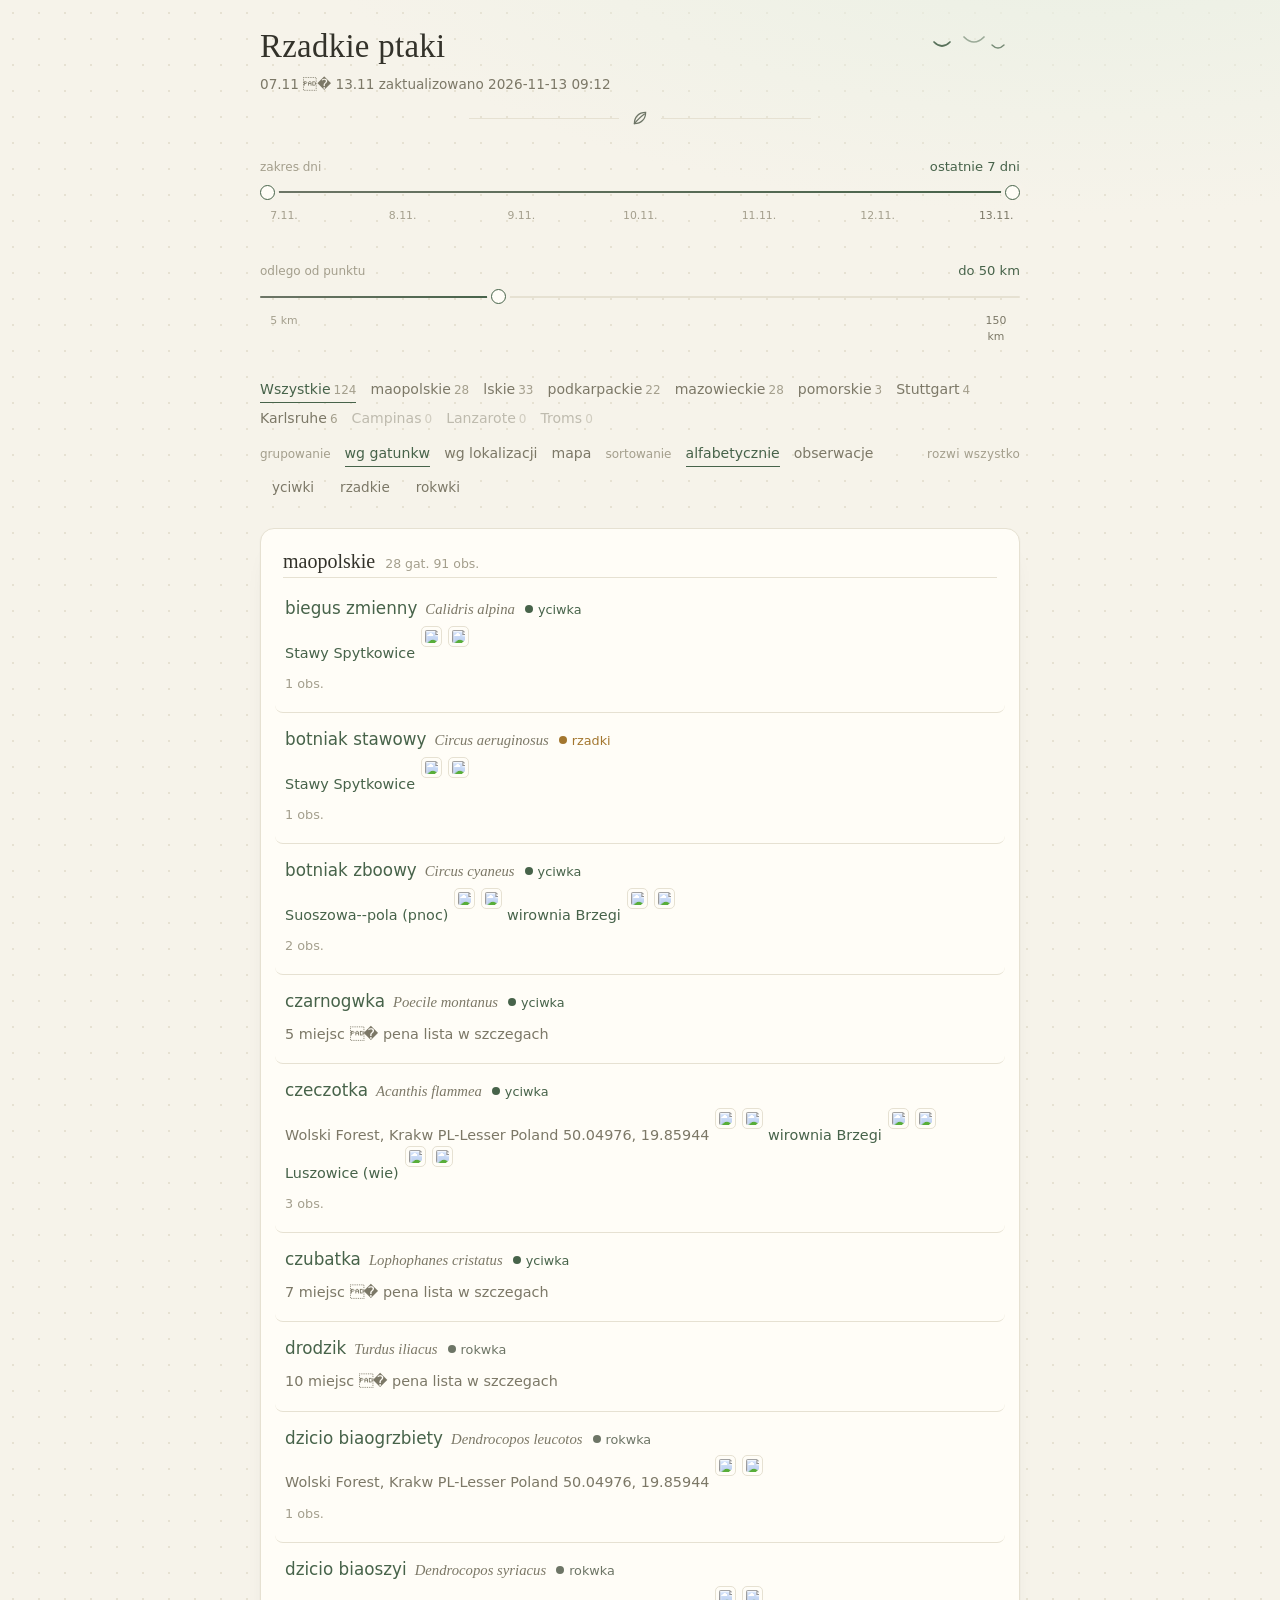
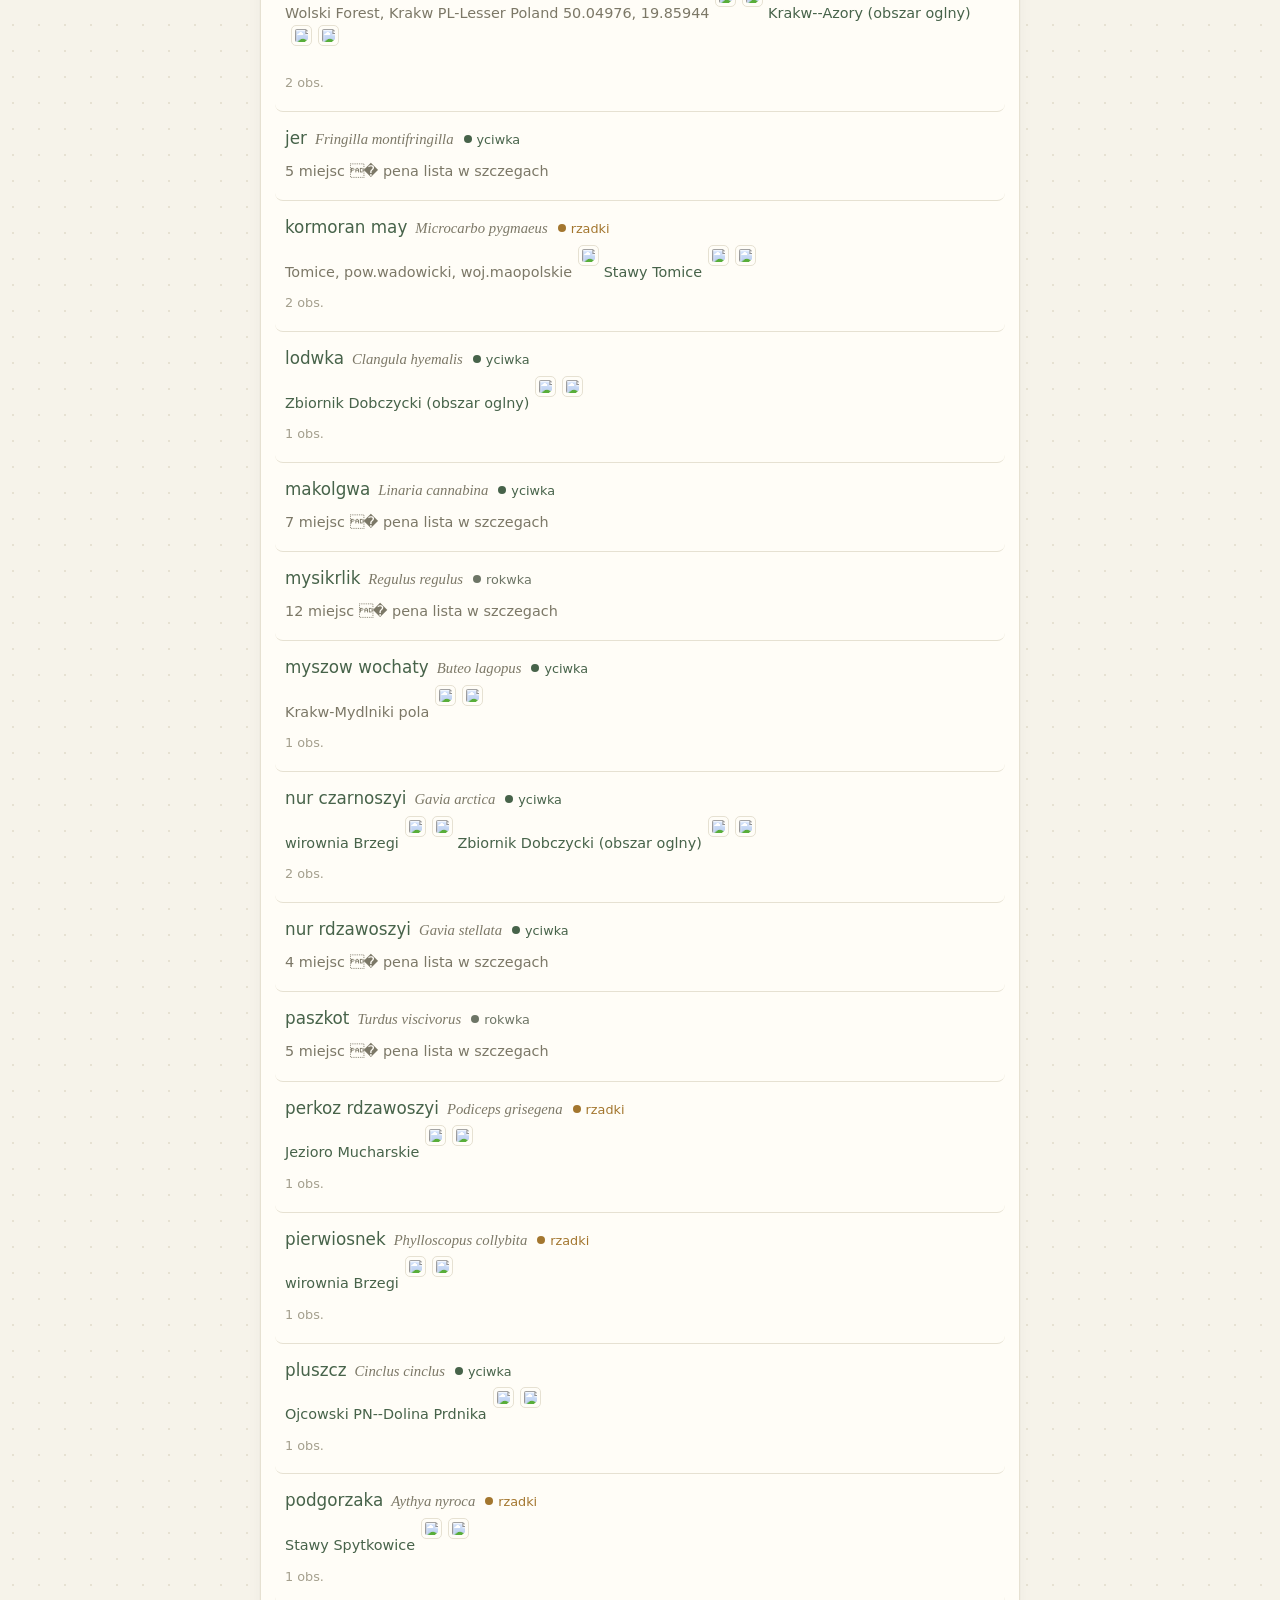
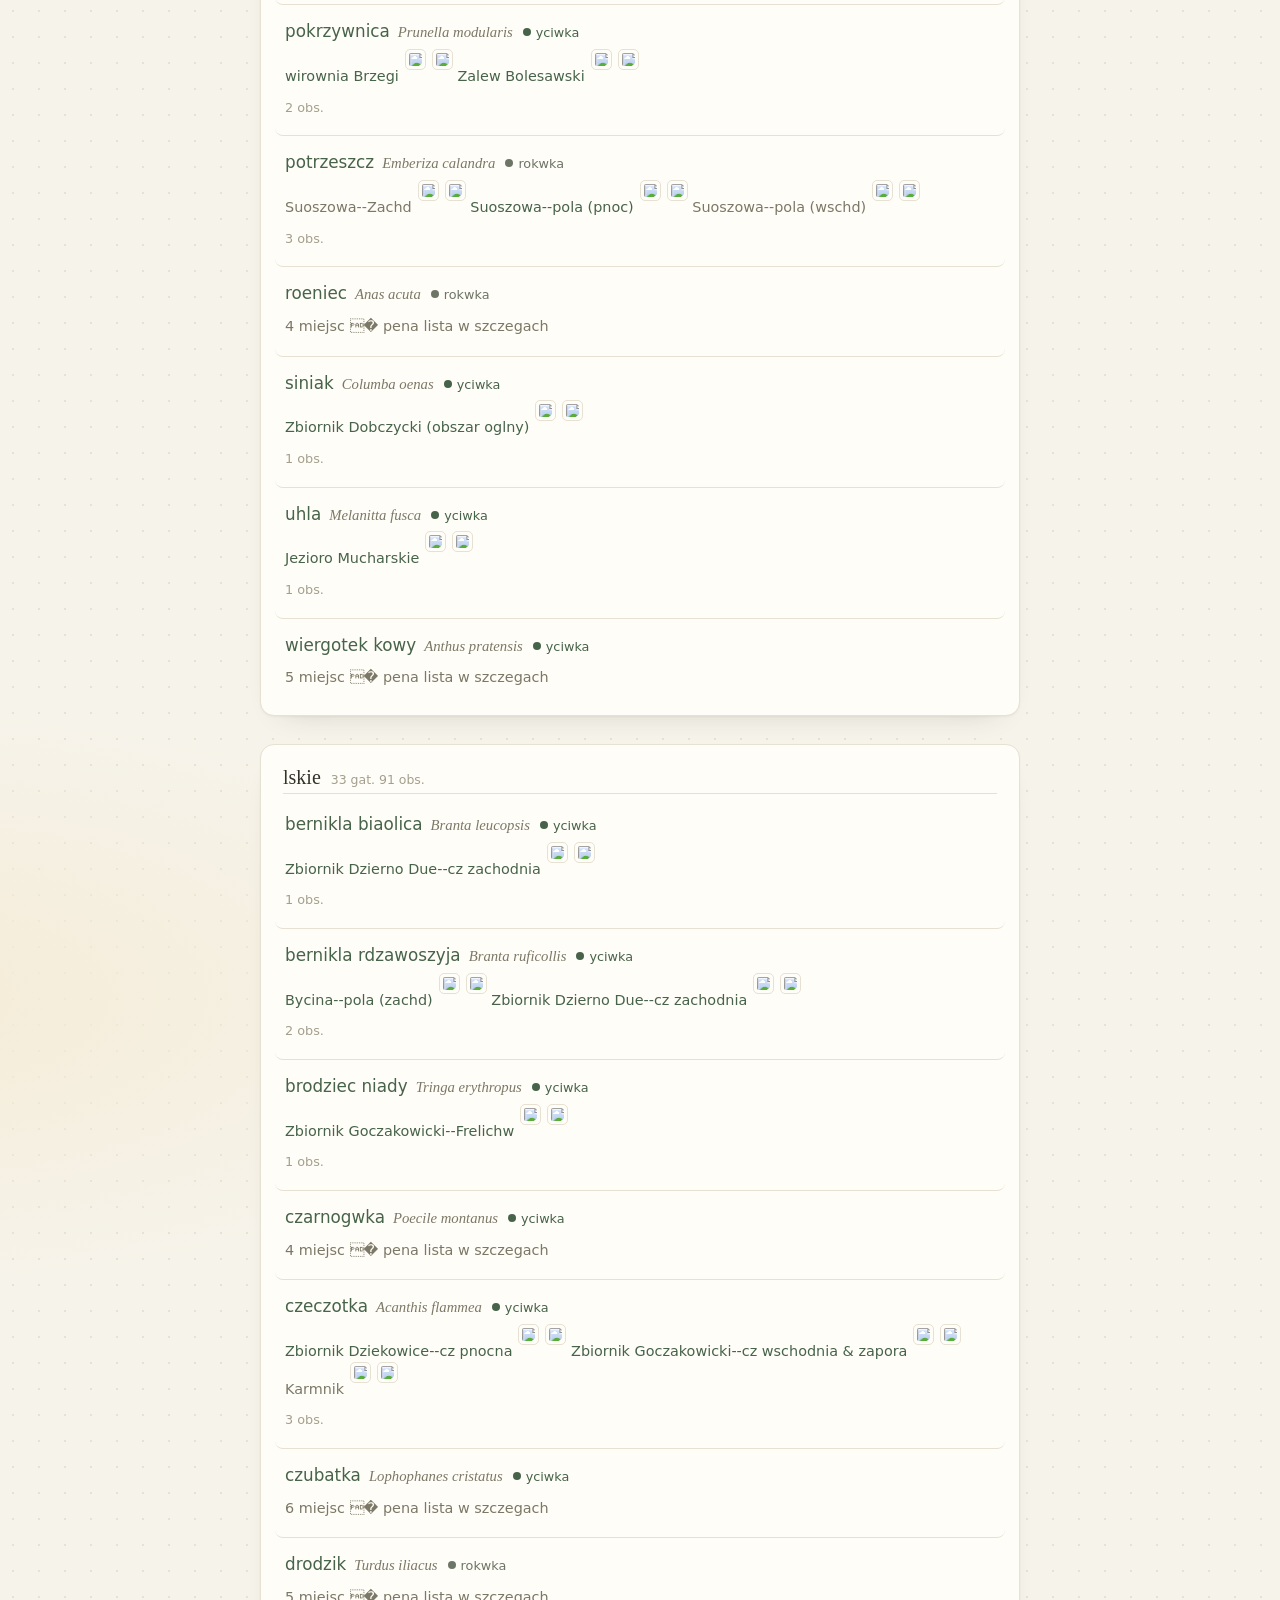
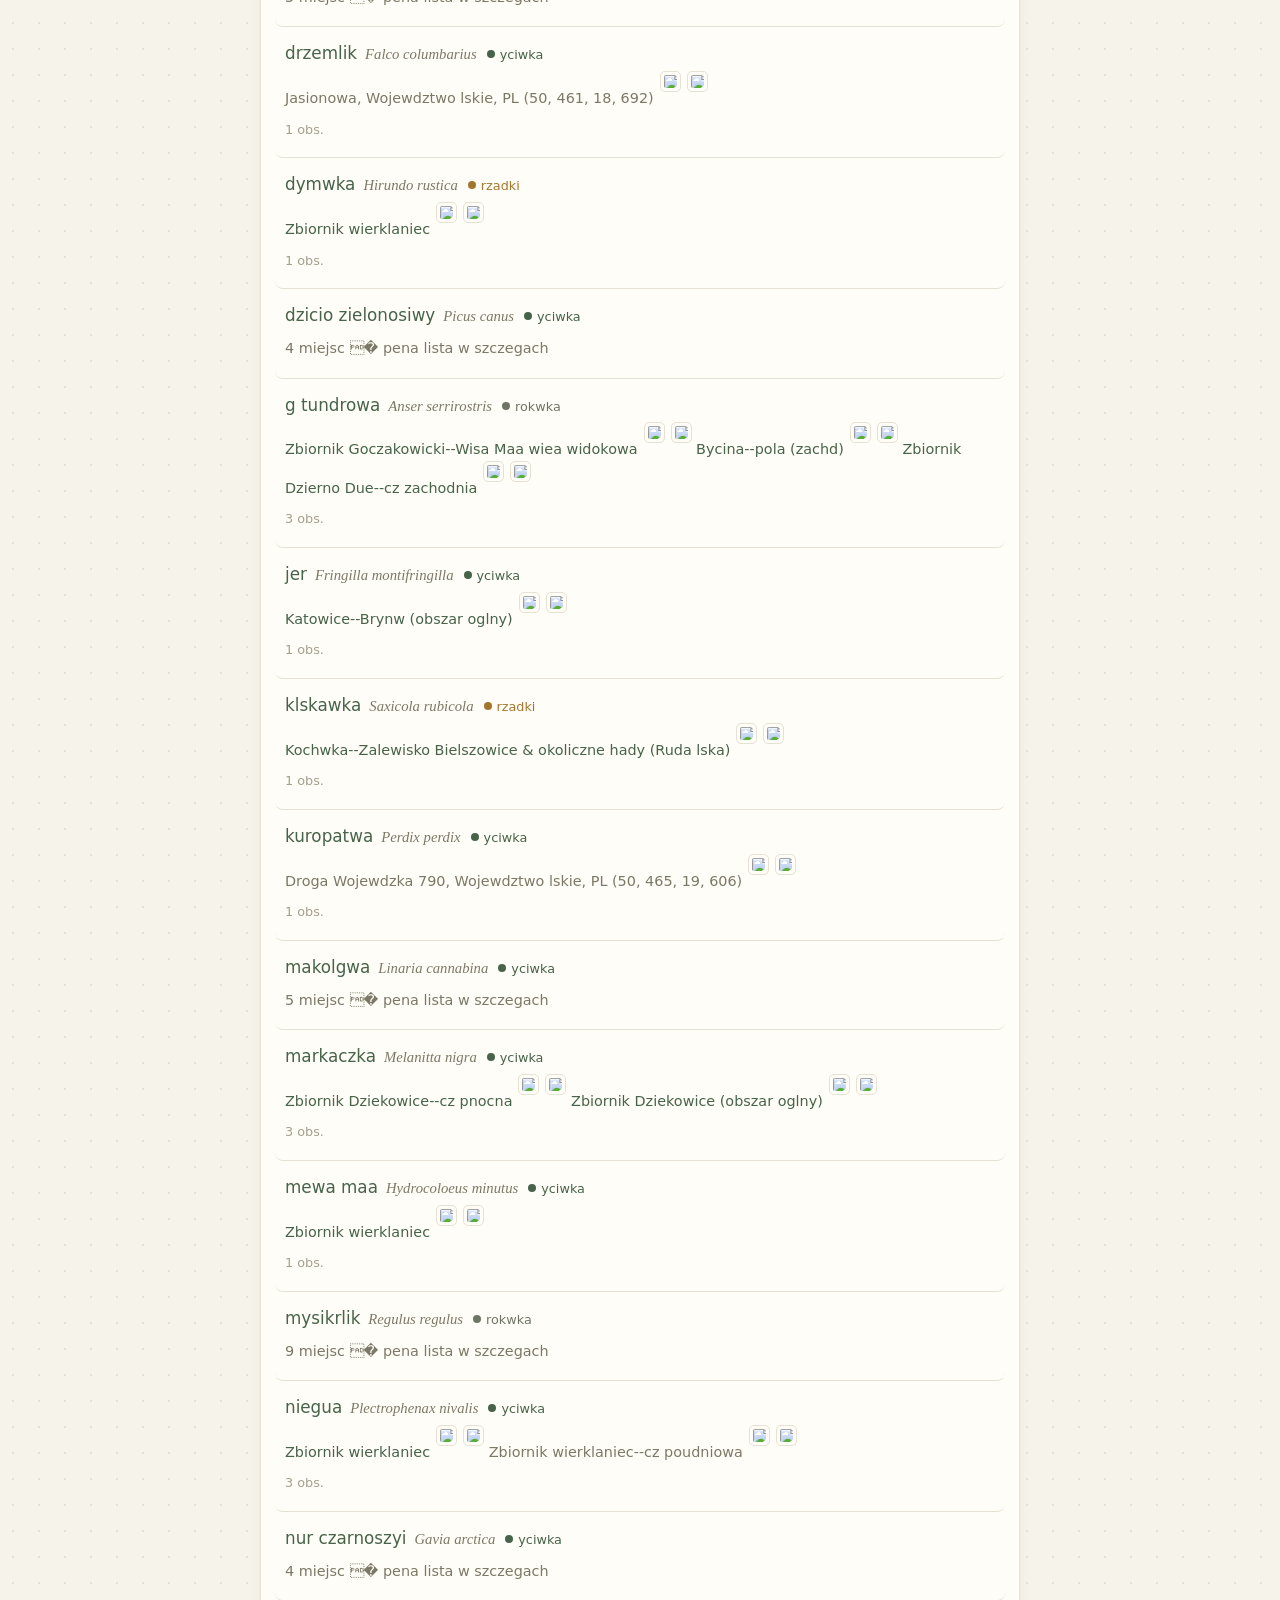
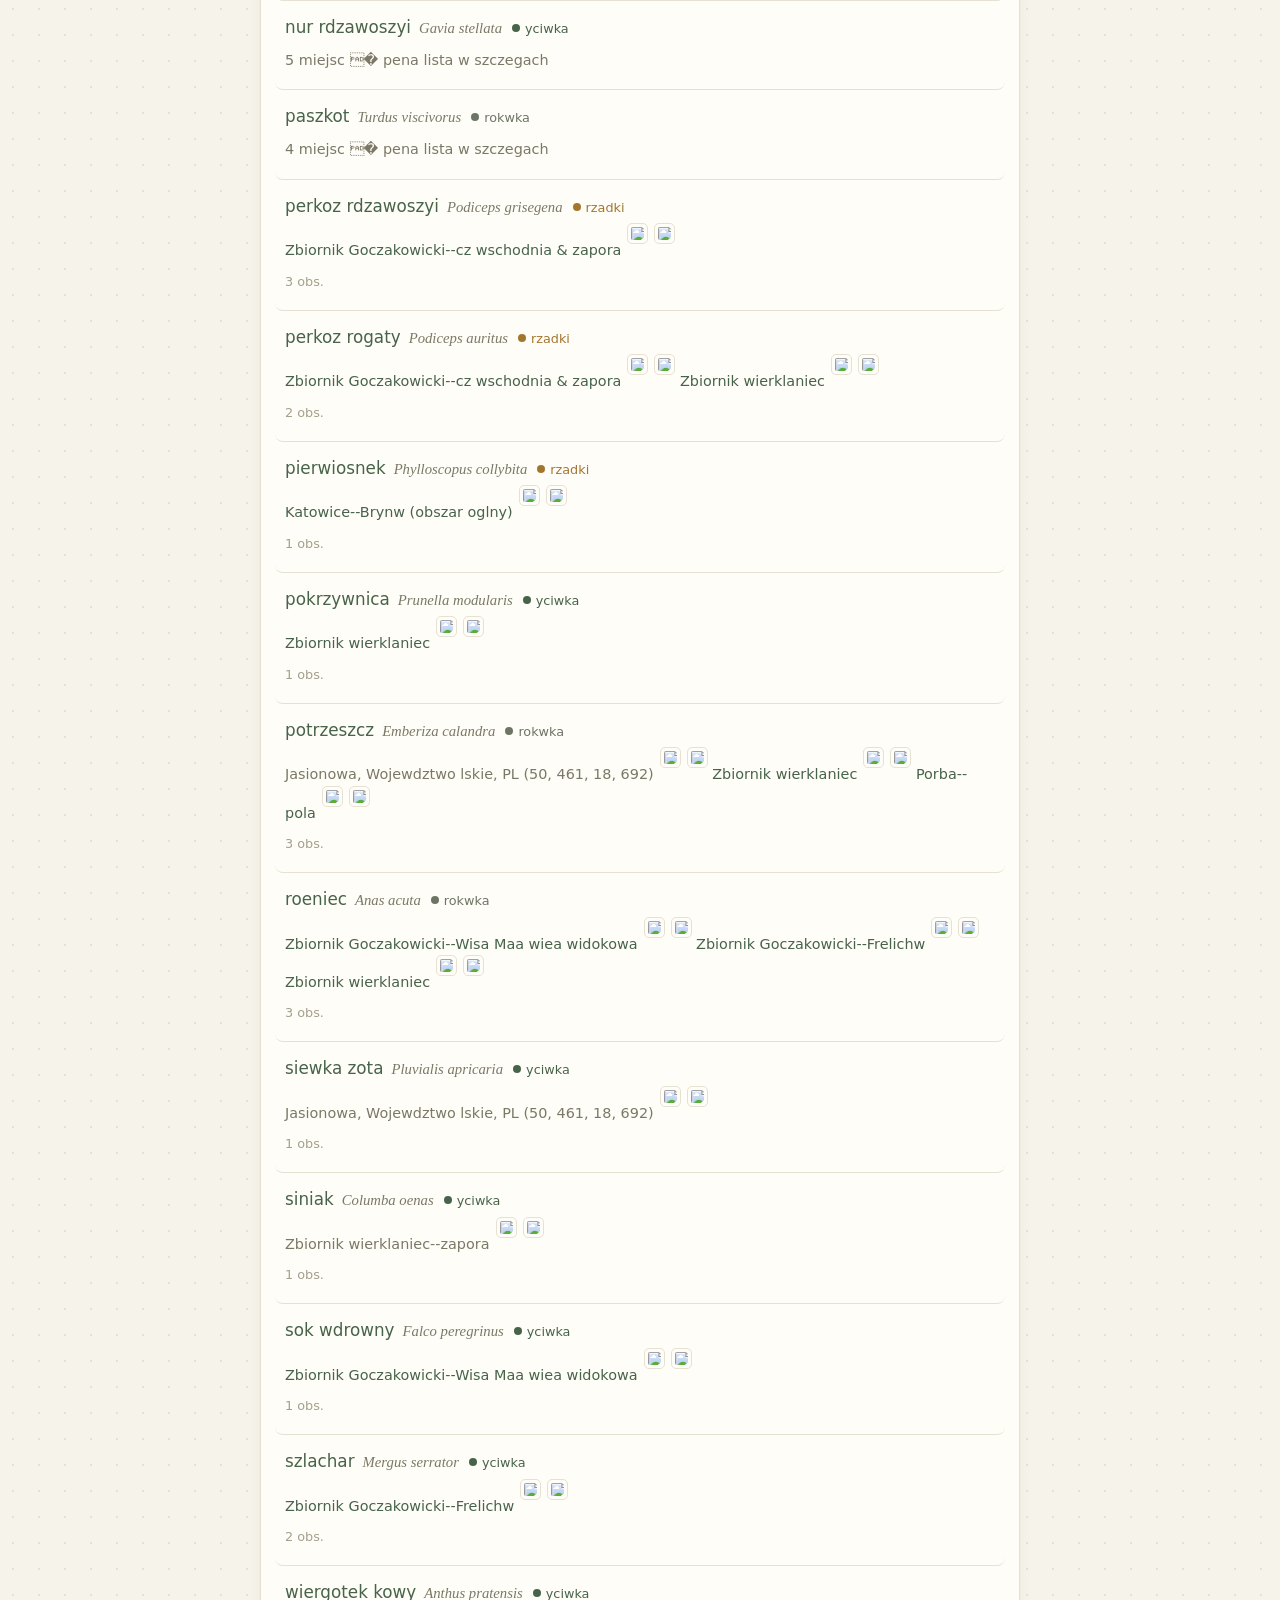
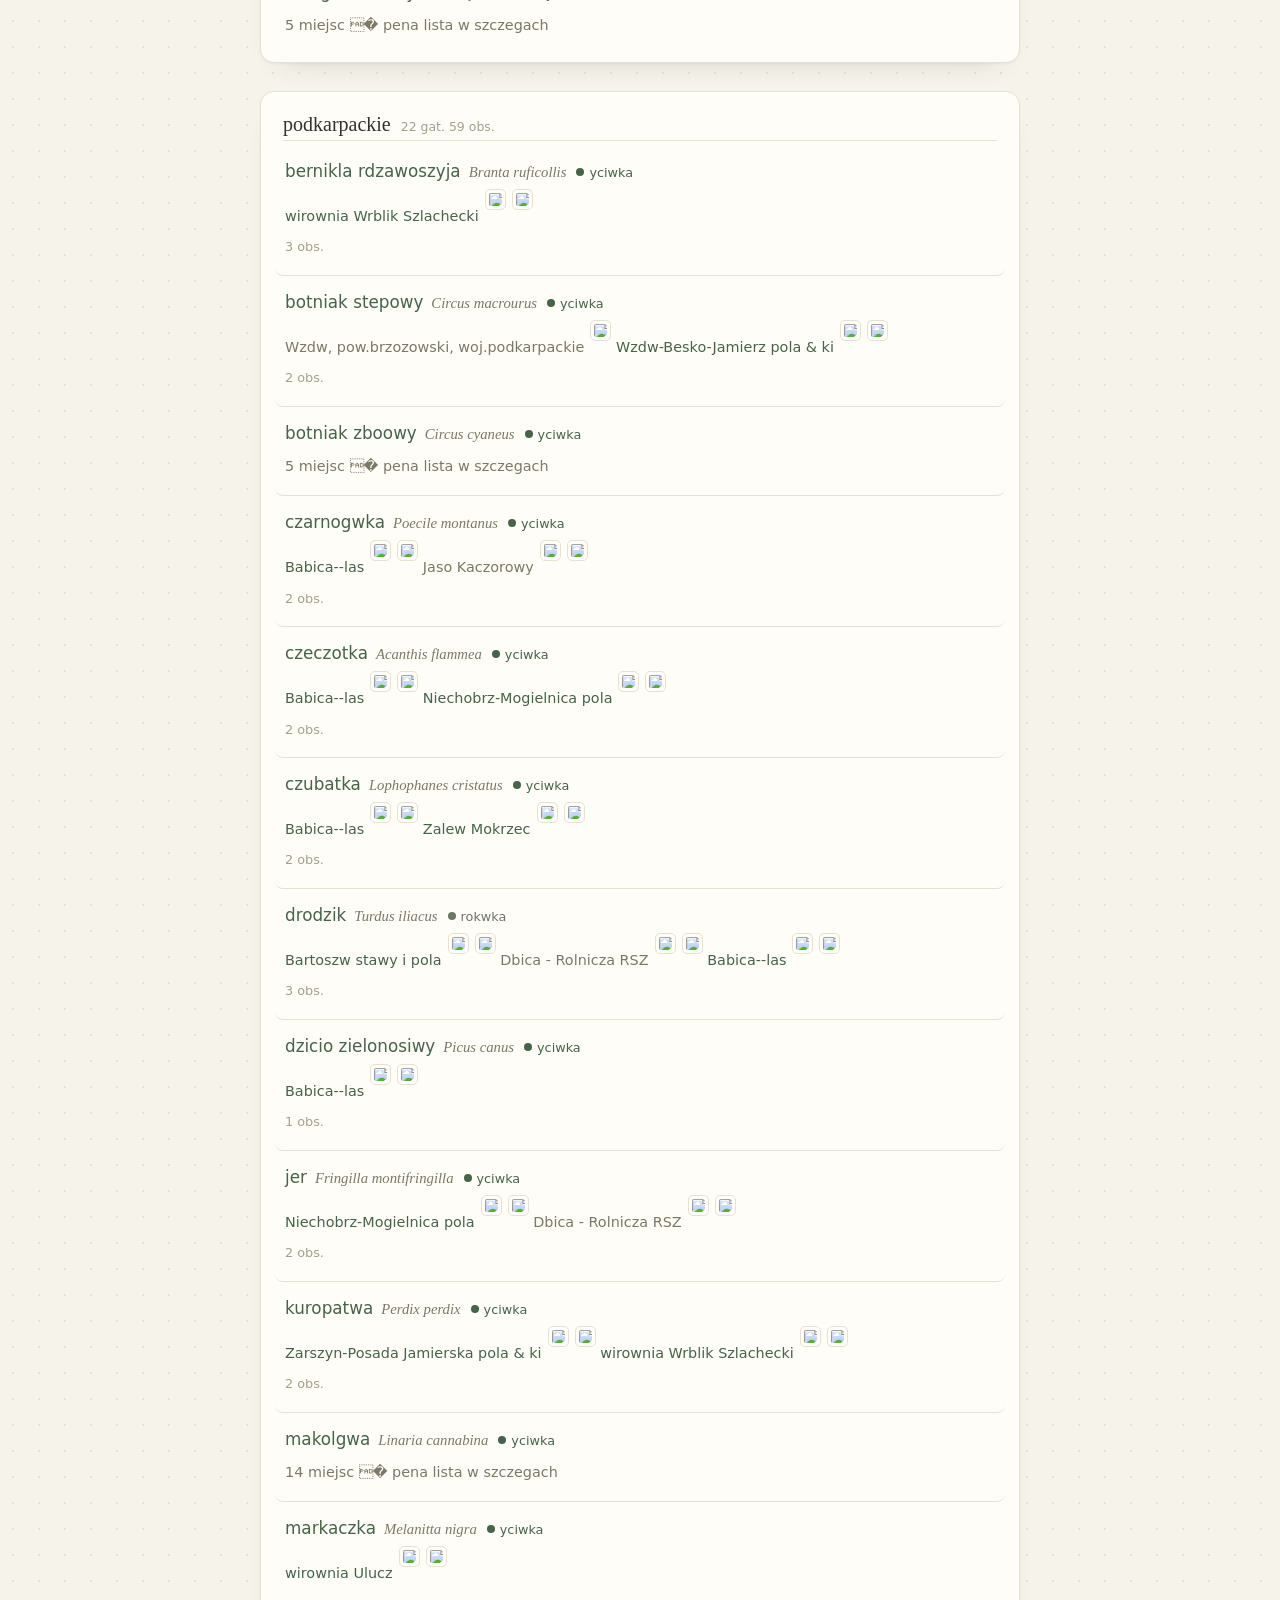
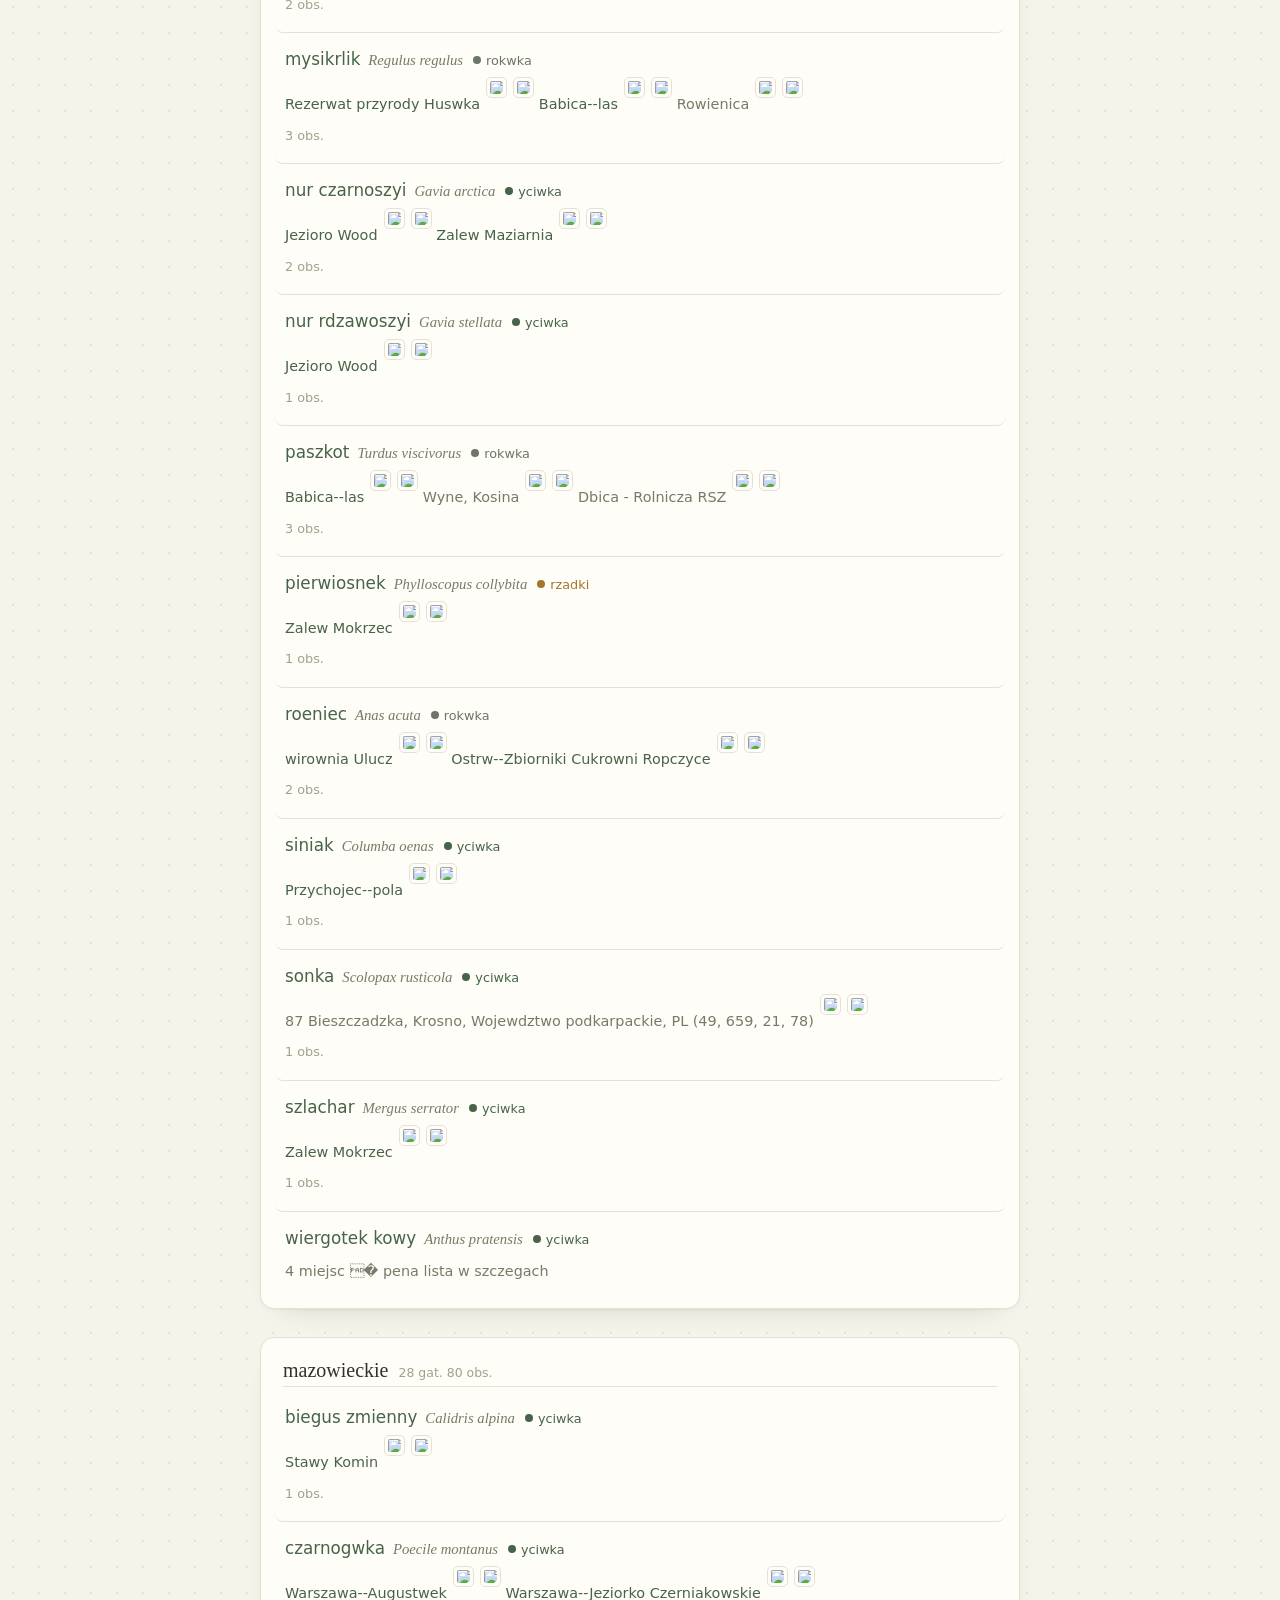
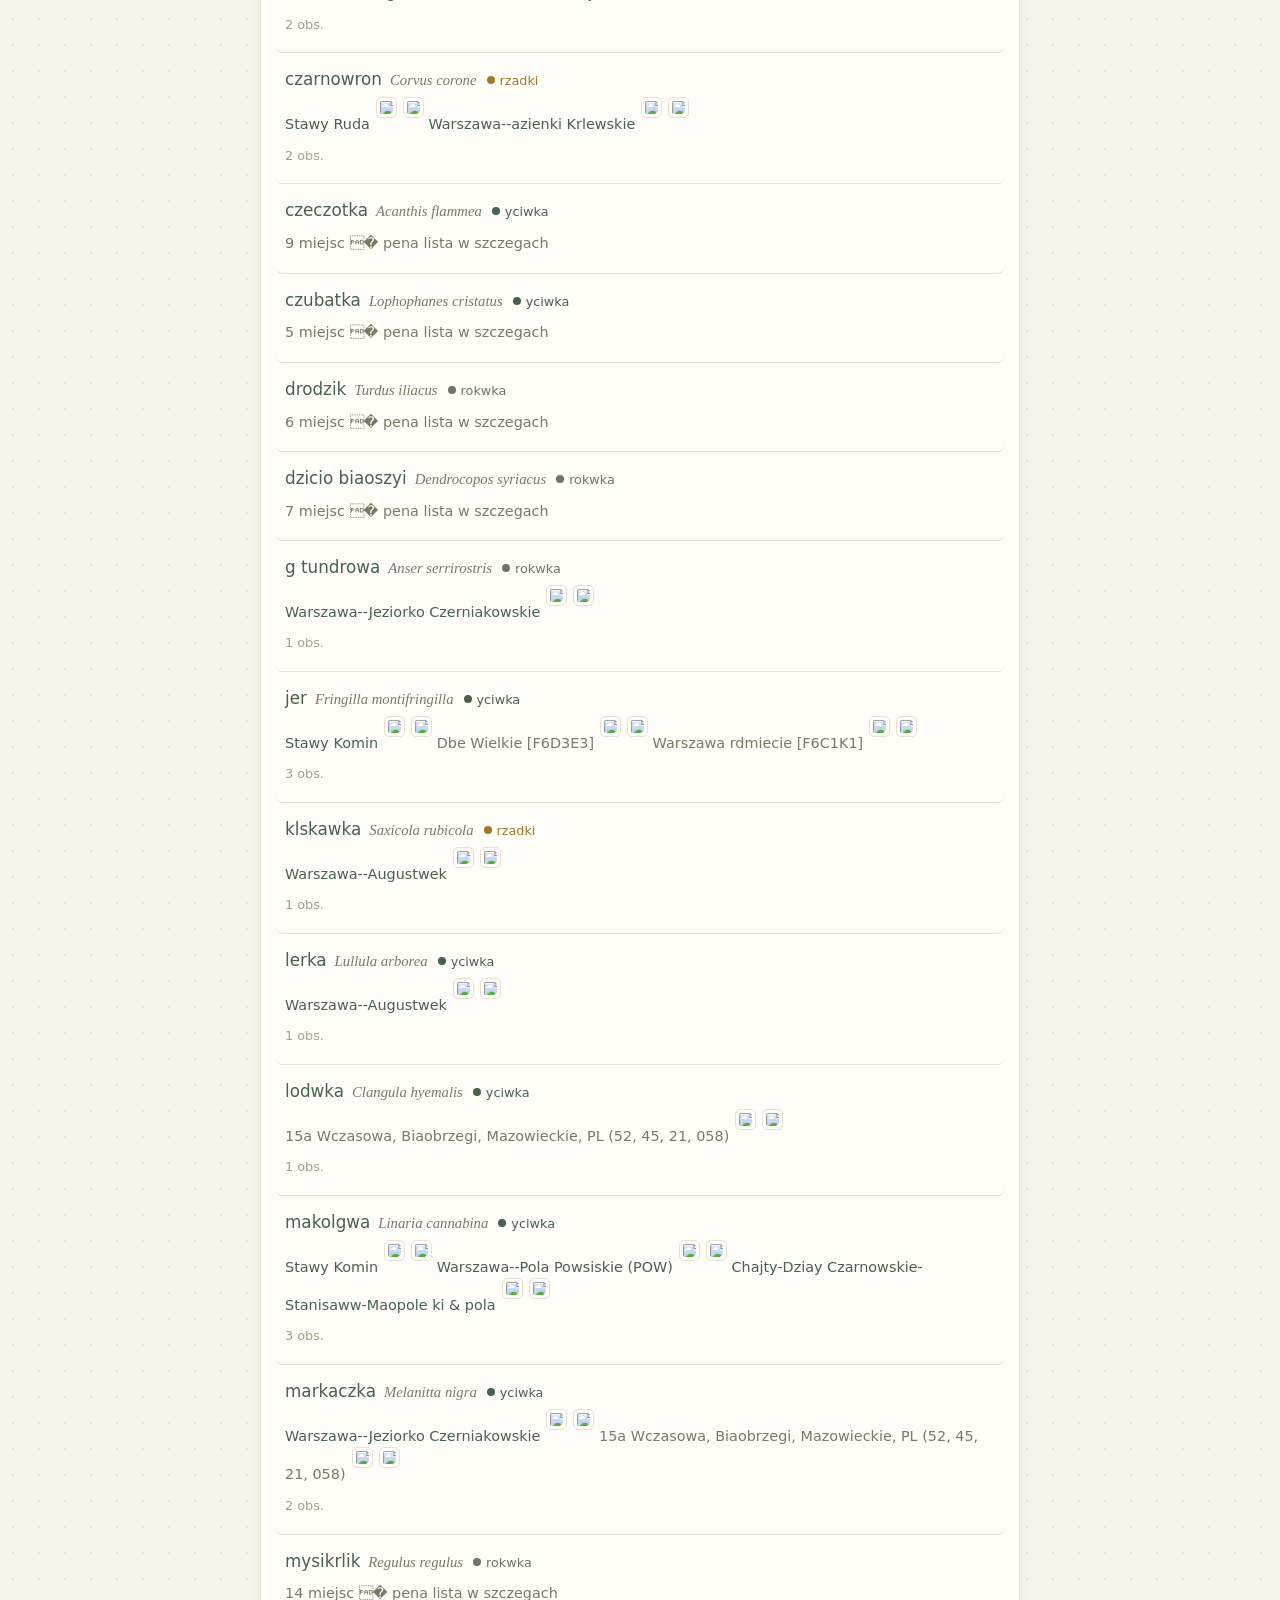
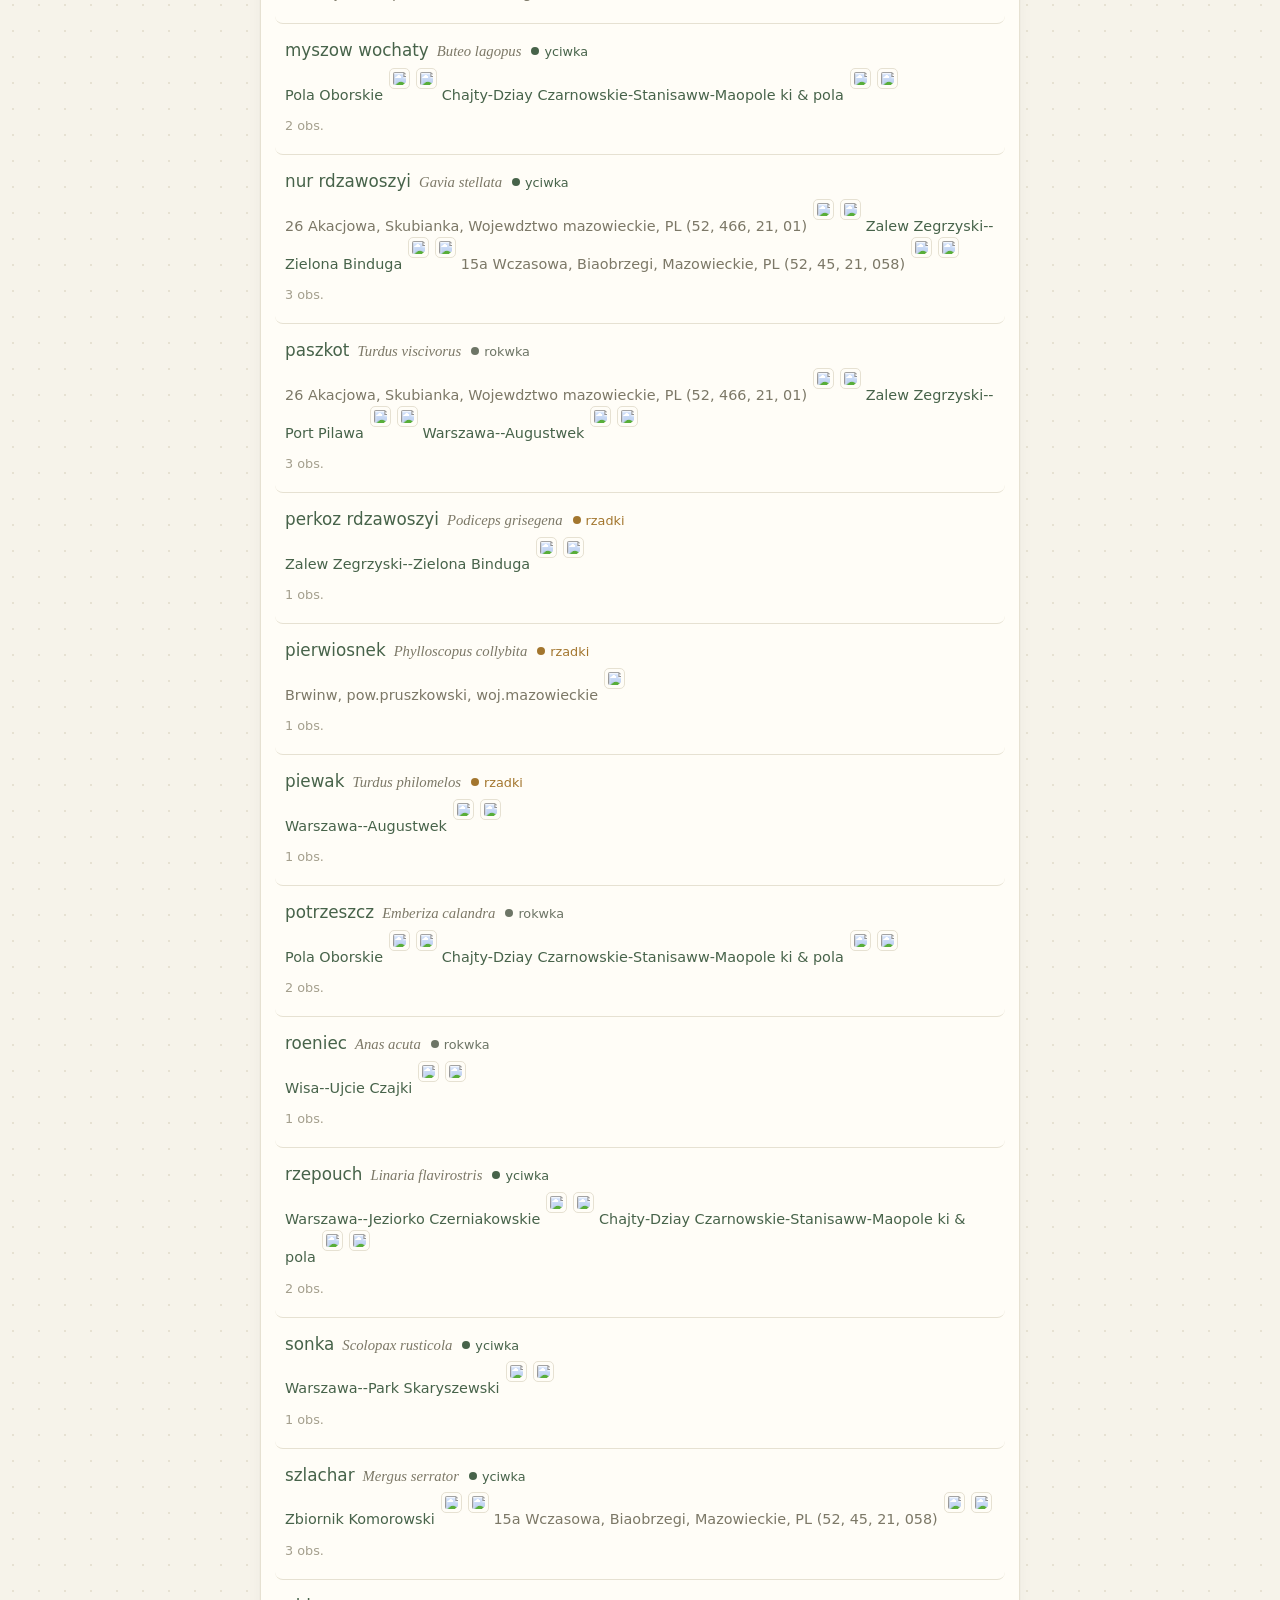
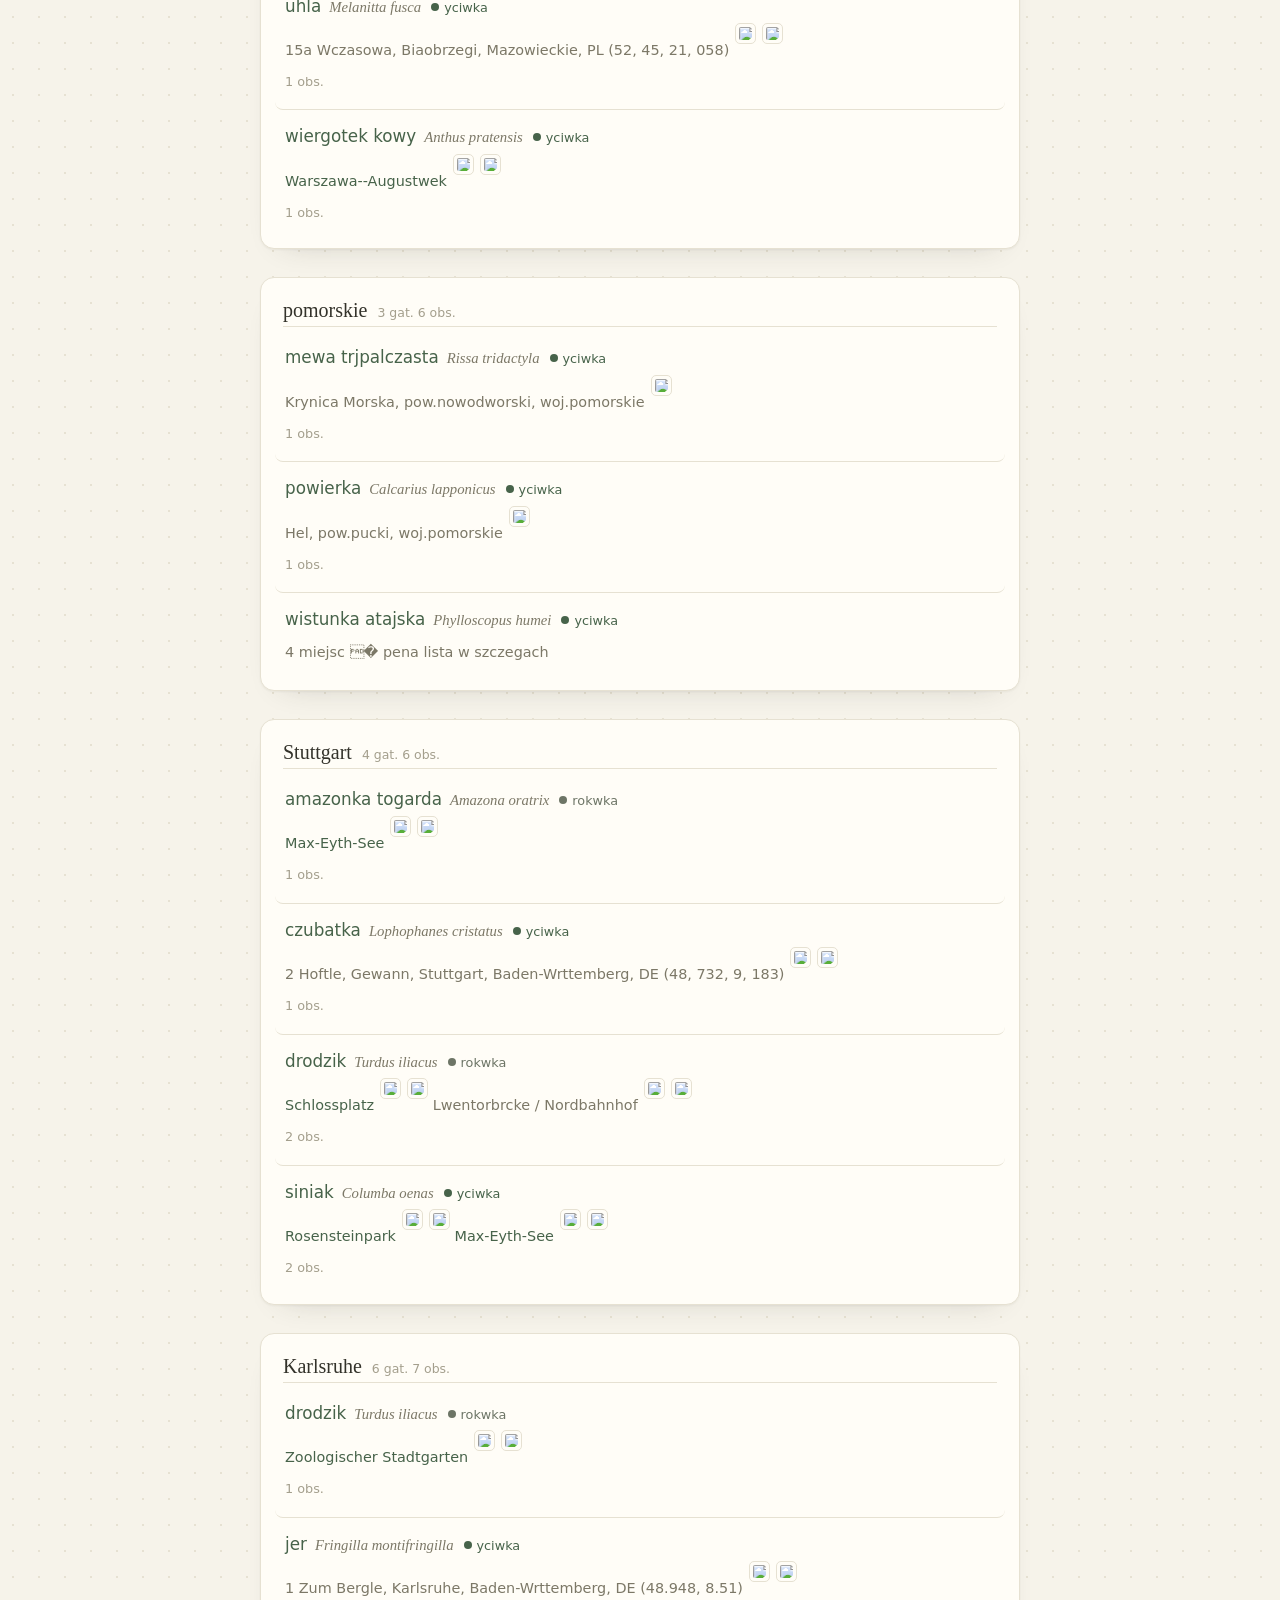
==== commit a478ab40: "Publish daily bird observations report (2026-11-13)" ====
--- a/raport-obserwacji/index.html
+++ b/raport-obserwacji/index.html
@@ -6,8 +6,8 @@
 <title>Rzadkie ptaki</title>
 <style>
   /* Calm, natural layout: warm paper, forest green, gentle accents.
-     No loud badges — meanings are conveyed by a colored dot and quiet typography.
-     Always light — no prefers-color-scheme dark variant (removed 2026-11-07: on
+     No loud badges � meanings are conveyed by a colored dot and quiet typography.
+     Always light � no prefers-color-scheme dark variant (removed 2026-11-07: on
      dark-theme devices the dark palette read as a revert to the old template).
      The time span is chosen with a two-sided 1-7 day slider; the handles may cross
      freely, the range is always [min, max] of their positions (no handle can get stuck). */
@@ -148,16 +148,16 @@
   summary { cursor: pointer; font-size: 0.8rem; color: var(--faint); user-select: none; list-style: none; }
   summary::-webkit-details-marker { display: none; }
   summary:hover { color: var(--moss); }
-  summary::before { content: "· "; }
+  summary::before { content: " "; }
   /* summary that doubles as the places line (many locations): same look as
      .places, only clickable to unfold the hidden location list */
   summary.places { font-size: 0.9rem; color: var(--muted); }
   /* summary that doubles as the location header (locations view): same look as
-     .nm, clickable to unfold the species list — collapsed by default. The chevron
+     .nm, clickable to unfold the species list � collapsed by default. The chevron
      is the only added affordance; ul inside keeps its own 10px margin, so the
      details wrapper itself adds none */
   summary.nm { font: 500 1.05rem/1.3 var(--sans); color: inherit; }
-  summary.nm::before { content: "▸"; display: inline-block; width: 1em; margin-right: 4px; font-size: 0.72rem; color: var(--faint); transition: transform 0.15s ease; }
+  summary.nm::before { content: "�"; display: inline-block; width: 1em; margin-right: 4px; font-size: 0.72rem; color: var(--faint); transition: transform 0.15s ease; }
   details[open] > summary.nm::before { transform: rotate(90deg); }
   details.loc { margin-top: 0; }
   ul { list-style: none; margin: 10px 0 0; padding: 0; }
@@ -217,20 +217,20 @@
       <div class="range-box" id="rbox">
         <div class="range-track"></div>
         <div class="range-fill" id="rfill"></div>
-        <input type="range" id="rA" min="0" max="6" step="1" aria-label="Granica zakresu dni — uchwyt 1">
-        <input type="range" id="rB" min="0" max="6" step="1" aria-label="Granica zakresu dni — uchwyt 2">
+        <input type="range" id="rA" min="0" max="6" step="1" aria-label="Granica zakresu dni � uchwyt 1">
+        <input type="range" id="rB" min="0" max="6" step="1" aria-label="Granica zakresu dni � uchwyt 2">
       </div>
       <div class="range-ticks" id="rticks"></div>
     </div>
     <div class="range" id="kmRange" hidden>
       <div class="range-head">
-        <span class="range-cap">odległość od punktu</span>
+        <span class="range-cap">odlego od punktu</span>
         <span class="range-lbl" id="kmlbl"></span>
       </div>
       <div class="range-box">
         <div class="range-track"></div>
         <div class="range-fill" id="kmfill"></div>
-        <input type="range" id="kmR" min="5" max="150" step="5" aria-label="Promień od punktu odniesienia w kilometrach">
+        <input type="range" id="kmR" min="5" max="150" step="5" aria-label="Promie od punktu odniesienia w kilometrach">
       </div>
       <div class="range-ticks"><span>5 km</span><span>150 km</span></div>
     </div>
@@ -243,18 +243,18 @@
     <div class="orn" aria-hidden="true">
       <svg width="15" height="15" viewBox="0 0 16 16" fill="none" stroke="currentColor" stroke-width="1.1" stroke-linecap="round"><path d="M13 3 C13 9 9 13 3 13 C3 7 7 3 13 3 Z"></path><path d="M3 13 C6 9.5 9 6.5 12 4.5"></path></svg>
     </div>
-    Dane: eBird.org (API), Clanga, Ornitho.DE. Obserwacje oznaczone „nowe” pojawiły się po ostatnim uruchomieniu zadania.
-    Kafle mapy: OpenStreetMap · CARTO (Leaflet).
+    Dane: eBird.org (API), Clanga, Ornitho.DE. Obserwacje oznaczone �nowe� pojawiy si po ostatnim uruchomieniu zadania.
+    Kafle mapy: OpenStreetMap  CARTO (Leaflet).
   </footer>
 </div>
-<script type="application/json" id="rp-data">{"v":1,"generated":"2026-11-12 09:55","today":"2026-11-12","from":"2026-11-06","regions":[{"n":"małopolskie","d":1,"p":"50.0298,19.9465"},{"n":"śląskie","d":0,"p":"50.2596,19.0188"},{"n":"podkarpackie","d":0,"p":"50.0046,22.0072"},{"n":"mazowieckie","d":0,"p":"52.2244,20.9889"},{"n":"pomorskie","d":0},{"n":"Stuttgart","d":0,"p":"48.8135,9.1693"},{"n":"Karlsruhe","d":0,"p":"49.0034,8.4022"},{"n":"Campinas","d":0},{"n":"Lanzarote","d":0},{"n":"Tromsø","d":0}],"stale":[],"groups":[{"r":"małopolskie","pl":"czeczotka","en":"Redpoll","la":"Acanthis flammea","u":"https://ebird.org/species/redpol1/PL-MA","v":"Lifer","ny":1,"obs":[{"d":"2026-11-11","l":"Wolski Forest, Kraków PL-Lesser Poland 50.04976, 19.85944","lu":null,"c":"https://ebird.org/checklist/S409676204","gm":"https://www.google.com/maps?q=50.049761,19.859444","om":"https://omaps.app/s4H4J_ZD7p/Wolski_Forest%2C_Krak%C3%B3w_PL-Lesser_Poland_50.04976%2C_19.85944","t":"Lifer","n":1},{"d":"2026-11-11","l":"Żwirownia Brzegi","lu":"https://ebird.org/species/redpol1/L8271201","c":"https://ebird.org/checklist/S409670093","gm":"https://www.google.com/maps?q=50.02968,20.07706","om":"https://omaps.app/s4H4YPnREW/%C5%BBwirownia_Brzegi","t":"Lifer","n":1},{"d":"2026-11-10","l":"Luszowice (wieś)","lu":"https://ebird.org/species/redpol1/L28516747","c":"https://ebird.org/checklist/S409426188","gm":"https://www.google.com/maps?q=50.17405,19.40254","om":"https://omaps.app/s4Hty2qNVf/Luszowice_%28wie%C5%9B%29","t":"Lifer","n":0}]},{"r":"małopolskie","pl":"jer","en":"Brambling","la":"Fringilla montifringilla","u":"https://ebird.org/species/brambl/PL-MA","v":"Lifer","ny":1,"obs":[{"d":"2026-11-11","l":"Puszcza Niepołomicka--łąki nad Drwinką","lu":"https://ebird.org/species/brambl/L10789937","c":"https://ebird.org/checklist/S409702515","gm":"https://www.google.com/maps?q=50.0786935,20.4018465","om":"https://omaps.app/s4H5KhgLE1/Puszcza_Niepo%C5%82omicka--%C5%82%C4%85ki_nad_Drwink%C4%85","t":"Lifer","n":1},{"d":"2026-11-11","l":"Wolski Forest, Kraków PL-Lesser Poland 50.04976, 19.85944","lu":null,"c":"https://ebird.org/checklist/S409676204","gm":"https://www.google.com/maps?q=50.049761,19.859444","om":"https://omaps.app/s4H4J_ZD7p/Wolski_Forest%2C_Krak%C3%B3w_PL-Lesser_Poland_50.04976%2C_19.85944","t":"Lifer","n":1},{"d":"2026-11-10","l":"Las Zadroski","lu":"https://ebird.org/species/brambl/L18987309","c":"https://ebird.org/checklist/S409479589","gm":"https://www.google.com/maps?q=50.28687,19.76348","om":"https://omaps.app/s4H6Acfka_/Las_Zadroski","t":"Lifer","n":0},{"d":"2026-11-10","l":"Żwirownia Brzegi","lu":"https://ebird.org/species/brambl/L8271201","c":"https://ebird.org/checklist/S409422781","gm":"https://www.google.com/maps?q=50.02968,20.07706","om":"https://omaps.app/s4H4YPnREW/%C5%BBwirownia_Brzegi","t":"Lifer","n":0},{"d":"2026-11-08","l":"Wisła--Zapora Łączany","lu":"https://ebird.org/species/brambl/L8254090","c":"https://ebird.org/checklist/S408964668","gm":"https://www.google.com/maps?q=49.9874979,19.5963058","om":"https://omaps.app/s4HtWf7w0K/Wis%C5%82a--Zapora_%C5%81%C4%85czany","t":"Lifer","n":0},{"d":"2026-11-07","l":"Wróblówka-Długopole--Żwirownia","lu":"https://ebird.org/species/brambl/L9134446","c":"https://ebird.org/checklist/S408550007","gm":"https://www.google.com/maps?q=49.4709301,19.8845743","om":"https://omaps.app/s4Hwmj_YAu/Wr%C3%B3bl%C3%B3wka-D%C5%82ugopole--%C5%BBwirownia","t":"Lifer","n":0},{"d":"2026-11-07","l":"Las Sokółka","lu":"https://ebird.org/species/brambl/L77218076","c":"https://ebird.org/checklist/S408532479","gm":"https://www.google.com/maps?q=49.9893,20.7288","om":"https://omaps.app/s4H5H0cGgK/Las_Sok%C3%B3%C5%82ka","t":"Lifer","n":0},{"d":"2026-11-07","l":"Wokowice-Bielcza pola","lu":"https://ebird.org/species/brambl/L68719489","c":"https://ebird.org/checklist/S408531847","gm":"https://www.google.com/maps?q=50.01157,20.71839","om":"https://omaps.app/s4H5NRczEX/Wokowice-Bielcza_pola","t":"Lifer","n":0}]},{"r":"małopolskie","pl":"myszołów włochaty","en":"Rough-legged Hawk","la":"Buteo lagopus","u":"https://ebird.org/species/rolhaw/PL-MA","v":"Lifer","ny":1,"obs":[{"d":"2026-11-09","l":"Kraków-Mydlniki pola","lu":null,"c":"https://ebird.org/checklist/S409233071","gm":"https://www.google.com/maps?q=50.0895179,19.847693","om":"https://omaps.app/s4H4L8wTDa/Krak%C3%B3w-Mydlniki_pola","t":"Lifer","n":0},{"d":"2026-11-07","l":"Lasek","lu":null,"c":"https://ebird.org/checklist/S408588757","gm":"https://www.google.com/maps?q=49.5136681,19.9753074","om":"https://omaps.app/s4HwtmjwQc/Lasek","t":"Lifer","n":0},{"d":"2026-11-06","l":"Kozłów--pola (zachód)","lu":"https://ebird.org/species/rolhaw/L26779608","c":"https://ebird.org/checklist/S408301939","gm":"https://www.google.com/maps?q=50.4872746,20.0040813","om":"https://omaps.app/s4H6l4-aLU/Koz%C5%82%C3%B3w--pola_%28zach%C3%B3d%29","t":"Lifer","n":0}]},{"r":"małopolskie","pl":"makolągwa","en":"Eurasian Linnet","la":"Linaria cannabina","u":"https://ebird.org/species/eurlin1/PL-MA","v":"Lifer","ny":1,"obs":[{"d":"2026-11-11","l":"Zbiornik Dobczycki (obszar ogólny)","lu":"https://ebird.org/species/eurlin1/L6529661","c":"https://ebird.org/checklist/S409671417","gm":"https://www.google.com/maps?q=49.8667306,20.0475917","om":"https://omaps.app/s4Hy4i-jxH/Zbiornik_Dobczycki_%28obszar_og%C3%B3lny%29","t":"Lifer","n":1},{"d":"2026-11-11","l":"Brzegi III, Małopolskie, PL (50, 028, 20, 074)","lu":null,"c":"https://ebird.org/checklist/S409664018","gm":"https://www.google.com/maps?q=50.0280753,20.0743107","om":"https://omaps.app/s4H4YPJzMx/Brzegi_III%2C_Ma%C5%82opolskie%2C_PL_%2850%2C_028%2C_20%2C_074%29","t":"Lifer","n":1},{"d":"2026-11-11","l":"Żwirownia Brzegi","lu":"https://ebird.org/species/eurlin1/L8271201","c":"https://ebird.org/checklist/S409672997","gm":"https://www.google.com/maps?q=50.02968,20.07706","om":"https://omaps.app/s4H4YPnREW/%C5%BBwirownia_Brzegi","t":"Lifer","n":1},{"d":"2026-11-10","l":"Sułoszowa--Zachód","lu":null,"c":"https://ebird.org/checklist/S409479382","gm":"https://www.google.com/maps?q=50.2873459,19.6916813","om":"https://omaps.app/s4H6AIlIEc/Su%C5%82oszowa--Zach%C3%B3d","t":"Lifer","n":0},{"d":"2026-11-10","l":"Sułoszowa--pola (wschód)","lu":null,"c":"https://ebird.org/checklist/S409480056","gm":"https://www.google.com/maps?q=50.2755585,19.7480418","om":"https://omaps.app/s4H6ARaAzn/Su%C5%82oszowa--pola_%28wsch%C3%B3d%29","t":"Lifer","n":0},{"d":"2026-11-09","l":"Wróblówka-Długopole--Żwirownia","lu":"https://ebird.org/species/eurlin1/L9134446","c":"https://ebird.org/checklist/S409241264","gm":"https://www.google.com/maps?q=49.4709301,19.8845743","om":"https://omaps.app/s4Hwmj_YAu/Wr%C3%B3bl%C3%B3wka-D%C5%82ugopole--%C5%BBwirownia","t":"Lifer","n":0},{"d":"2026-11-08","l":"Wokowice-Bielcza pola","lu":"https://ebird.org/species/eurlin1/L68719489","c":"https://ebird.org/checklist/S408940980","gm":"https://www.google.com/maps?q=50.01157,20.71839","om":"https://omaps.app/s4H5NRczEX/Wokowice-Bielcza_pola","t":"Lifer","n":0},{"d":"2026-11-07","l":"Zalew Bolesławski","lu":"https://ebird.org/species/eurlin1/L46055389","c":"https://ebird.org/checklist/S408578696","gm":"https://www.google.com/maps?q=50.2773733,19.5124317","om":"https://omaps.app/s4HvUAiypp/Zalew_Boles%C5%82awski","t":"Lifer","n":0},{"d":"2026-11-07","l":"Jezioro Chechelskie","lu":"https://ebird.org/species/eurlin1/L23468559","c":"https://ebird.org/checklist/S408574914","gm":"https://www.google.com/maps?q=50.1358461,19.4446006","om":"https://omaps.app/s4Htxp_hqg/Jezioro_Chechelskie","t":"Lifer","n":0}]},{"r":"małopolskie","pl":"nur rdzawoszyi","en":"Red-throated Loon","la":"Gavia stellata","u":"https://ebird.org/species/retloo/PL-MA","v":"Lifer","ny":1,"obs":[{"d":"2026-11-11","l":"Żwirownia Brzegi","lu":"https://ebird.org/species/retloo/L8271201","c":"https://ebird.org/checklist/S409693251","gm":"https://www.google.com/maps?q=50.02968,20.07706","om":"https://omaps.app/s4H4YPnREW/%C5%BBwirownia_Brzegi","t":"Lifer","n":1},{"d":"2026-11-11","l":"Zbiornik Dobczycki (obszar ogólny)","lu":"https://ebird.org/species/retloo/L6529661","c":"https://ebird.org/checklist/S409671417","gm":"https://www.google.com/maps?q=49.8667306,20.0475917","om":"https://omaps.app/s4Hy4i-jxH/Zbiornik_Dobczycki_%28obszar_og%C3%B3lny%29","t":"Lifer","n":1},{"d":"2026-11-11","l":"Brzegi III, Małopolskie, PL (50, 028, 20, 074)","lu":null,"c":"https://ebird.org/checklist/S409664018","gm":"https://www.google.com/maps?q=50.0280753,20.0743107","om":"https://omaps.app/s4H4YPJzMx/Brzegi_III%2C_Ma%C5%82opolskie%2C_PL_%2850%2C_028%2C_20%2C_074%29","t":"Lifer","n":1},{"d":"2026-11-07","l":"Jezioro Czorsztyńskie--obszar Frydman-Maniowy","lu":"https://ebird.org/species/retloo/L14604594","c":"https://ebird.org/checklist/S408577558","gm":"https://www.google.com/maps?q=49.4589598,20.2327393","om":"https://omaps.app/s4Hw2LzomC/Jezioro_Czorszty%C5%84skie--obszar_Frydman-Maniowy","t":"Lifer","n":0}]},{"r":"małopolskie","pl":"świergotek łąkowy","en":"Meadow Pipit","la":"Anthus pratensis","u":"https://ebird.org/species/meapip1/PL-MA","v":"Lifer","ny":1,"obs":[{"d":"2026-11-11","l":"Żwirownia Brzegi","lu":"https://ebird.org/species/meapip1/L8271201","c":"https://ebird.org/checklist/S409673965","gm":"https://www.google.com/maps?q=50.02968,20.07706","om":"https://omaps.app/s4H4YPnREW/%C5%BBwirownia_Brzegi","t":"Lifer","n":1},{"d":"2026-11-11","l":"Zbiornik Dobczycki (obszar ogólny)","lu":"https://ebird.org/species/meapip1/L6529661","c":"https://ebird.org/checklist/S409671417","gm":"https://www.google.com/maps?q=49.8667306,20.0475917","om":"https://omaps.app/s4Hy4i-jxH/Zbiornik_Dobczycki_%28obszar_og%C3%B3lny%29","t":"Lifer","n":1},{"d":"2026-11-11","l":"Brzegi III, Małopolskie, PL (50, 028, 20, 074)","lu":null,"c":"https://ebird.org/checklist/S409664018","gm":"https://www.google.com/maps?q=50.0280753,20.0743107","om":"https://omaps.app/s4H4YPJzMx/Brzegi_III%2C_Ma%C5%82opolskie%2C_PL_%2850%2C_028%2C_20%2C_074%29","t":"Lifer","n":1},{"d":"2026-11-11","l":"Stawy Spytkowice","lu":"https://ebird.org/species/meapip1/L6659279","c":"https://ebird.org/checklist/S409655059","gm":"https://www.google.com/maps?q=50.0047016,19.4818765","om":"https://omaps.app/s4HtT7Ekru/Stawy_Spytkowice","t":"Lifer","n":1},{"d":"2026-11-10","l":"Sułoszowa--pola (północ)","lu":"https://ebird.org/species/meapip1/L11490634","c":"https://ebird.org/checklist/S409479546","gm":"https://www.google.com/maps?q=50.2819664,19.7304373","om":"https://omaps.app/s4H6AH1OJq/Su%C5%82oszowa--pola_%28p%C3%B3%C5%82noc%29","t":"Lifer","n":0},{"d":"2026-11-09","l":"Wróblówka-Długopole--Żwirownia","lu":"https://ebird.org/species/meapip1/L9134446","c":"https://ebird.org/checklist/S409241264","gm":"https://www.google.com/maps?q=49.4709301,19.8845743","om":"https://omaps.app/s4Hwmj_YAu/Wr%C3%B3bl%C3%B3wka-D%C5%82ugopole--%C5%BBwirownia","t":"Lifer","n":0},{"d":"2026-11-07","l":"Witów--pola","lu":"https://ebird.org/species/meapip1/L27897731","c":"https://ebird.org/checklist/S408655359","gm":"https://www.google.com/maps?q=49.3247231,19.8192885","om":"https://omaps.app/s4HwJPddze/Wit%C3%B3w--pola","t":"Lifer","n":0}]},{"r":"małopolskie","pl":"błotniak zbożowy","en":"Hen Harrier","la":"Circus cyaneus","u":"https://ebird.org/species/norhar1/PL-MA","v":"Lifer","ny":1,"obs":[{"d":"2026-11-10","l":"Sułoszowa--pola (północ)","lu":"https://ebird.org/species/norhar1/L11490634","c":"https://ebird.org/checklist/S409479546","gm":"https://www.google.com/maps?q=50.2819664,19.7304373","om":"https://omaps.app/s4H6AH1OJq/Su%C5%82oszowa--pola_%28p%C3%B3%C5%82noc%29","t":"Lifer","n":0},{"d":"2026-11-10","l":"Żwirownia Brzegi","lu":"https://ebird.org/species/norhar1/L8271201","c":"https://ebird.org/checklist/S409532532","gm":"https://www.google.com/maps?q=50.02968,20.07706","om":"https://omaps.app/s4H4YPnREW/%C5%BBwirownia_Brzegi","t":"Lifer","n":0}]},{"r":"małopolskie","pl":"nur czarnoszyi","en":"Arctic Loon","la":"Gavia arctica","u":"https://ebird.org/species/arcloo/PL-MA","v":"Lifer","ny":1,"obs":[{"d":"2026-11-11","l":"Żwirownia Brzegi","lu":"https://ebird.org/species/arcloo/L8271201","c":"https://ebird.org/checklist/S409673965","gm":"https://www.google.com/maps?q=50.02968,20.07706","om":"https://omaps.app/s4H4YPnREW/%C5%BBwirownia_Brzegi","t":"Lifer","n":1},{"d":"2026-11-11","l":"Zbiornik Dobczycki (obszar ogólny)","lu":"https://ebird.org/species/arcloo/L6529661","c":"https://ebird.org/checklist/S409671417","gm":"https://www.google.com/maps?q=49.8667306,20.0475917","om":"https://omaps.app/s4Hy4i-jxH/Zbiornik_Dobczycki_%28obszar_og%C3%B3lny%29","t":"Lifer","n":1}]},{"r":"małopolskie","pl":"pokrzywnica","en":"Dunnock","la":"Prunella modularis","u":"https://ebird.org/species/dunnoc1/PL-MA","v":"Lifer","ny":1,"obs":[{"d":"2026-11-11","l":"Żwirownia Brzegi","lu":"https://ebird.org/species/dunnoc1/L8271201","c":"https://ebird.org/checklist/S409670093","gm":"https://www.google.com/maps?q=50.02968,20.07706","om":"https://omaps.app/s4H4YPnREW/%C5%BBwirownia_Brzegi","t":"Lifer","n":1},{"d":"2026-11-07","l":"Zalew Bolesławski","lu":"https://ebird.org/species/dunnoc1/L46055389","c":"https://ebird.org/checklist/S408578696","gm":"https://www.google.com/maps?q=50.2773733,19.5124317","om":"https://omaps.app/s4HvUAiypp/Zalew_Boles%C5%82awski","t":"Lifer","n":0}]},{"r":"małopolskie","pl":"czubatka","en":"Crested Tit","la":"Lophophanes cristatus","u":"https://ebird.org/species/cretit2/PL-MA","v":"Lifer","ny":1,"obs":[{"d":"2026-11-11","l":"Puszcza Niepołomicka--łąki nad Drwinką","lu":"https://ebird.org/species/cretit2/L10789937","c":"https://ebird.org/checklist/S409702515","gm":"https://www.google.com/maps?q=50.0786935,20.4018465","om":"https://omaps.app/s4H5KhgLE1/Puszcza_Niepo%C5%82omicka--%C5%82%C4%85ki_nad_Drwink%C4%85","t":"Lifer","n":1},{"d":"2026-11-11","l":"Las Okocimski","lu":null,"c":"https://ebird.org/checklist/S409695013","gm":"https://www.google.com/maps?q=49.926195,20.6678603","om":"https://omaps.app/s4H5FBpdIi/Las_Okocimski","t":"Lifer","n":1},{"d":"2026-11-11","l":"Puszcza Niepołomicka--obszar południowy","lu":"https://ebird.org/species/cretit2/L11650351","c":"https://ebird.org/checklist/S409671705","gm":"https://www.google.com/maps?q=50.0033932,20.353268","om":"https://omaps.app/s4H4X442tA/Puszcza_Niepo%C5%82omicka--obszar_po%C5%82udniowy","t":"Lifer","n":1},{"d":"2026-11-10","l":"Wieliczka--Osiedle Zadory","lu":"https://ebird.org/species/cretit2/L43915884","c":"https://ebird.org/checklist/S409443367","gm":"https://www.google.com/maps?q=49.9910887,20.0576922","om":"https://omaps.app/s4H4Shx4aD/Wieliczka--Osiedle_Zadory","t":"Lifer","n":0},{"d":"2026-11-10","l":"Luszowice (wieś)","lu":"https://ebird.org/species/cretit2/L28516747","c":"https://ebird.org/checklist/S409426188","gm":"https://www.google.com/maps?q=50.17405,19.40254","om":"https://omaps.app/s4Hty2qNVf/Luszowice_%28wie%C5%9B%29","t":"Lifer","n":0},{"d":"2026-11-08","l":"Muszyna, Malnik","lu":null,"c":"https://ebird.org/checklist/S408945203","gm":"https://www.google.com/maps?q=49.3496329,20.9170255","om":"https://omaps.app/s4HxZ_9k6C/Muszyna%2C_Malnik","t":"Lifer","n":0},{"d":"2026-11-08","l":"Wieża Widokowa Na Slotwinach","lu":null,"c":"https://ebird.org/checklist/S408871980","gm":"https://www.google.com/maps?q=49.4307111,20.9262662","om":"https://omaps.app/s4Hx0o0ikT/Wie%C5%BCa_Widokowa_Na_Slotwinach","t":"Lifer","n":0},{"d":"2026-11-07","l":"Las Sokółka","lu":"https://ebird.org/species/cretit2/L77218076","c":"https://ebird.org/checklist/S408532479","gm":"https://www.google.com/maps?q=49.9893,20.7288","om":"https://omaps.app/s4H5H0cGgK/Las_Sok%C3%B3%C5%82ka","t":"Lifer","n":0},{"d":"2026-11-07","l":"Puszcza Niepołomicka--Wielkie Błoto","lu":"https://ebird.org/species/cretit2/L4928079","c":"https://ebird.org/checklist/S408647773","gm":"https://www.google.com/maps?q=50.0243233,20.2750648","om":"https://omaps.app/s4H4cZnW04/Puszcza_Niepo%C5%82omicka--Wielkie_B%C5%82oto","t":"Lifer","n":0},{"d":"2026-11-07","l":"Tatrzański PN--Morskie Oko","lu":"https://ebird.org/species/cretit2/L57075708","c":"https://ebird.org/checklist/S408717086","gm":"https://www.google.com/maps?q=49.1964668,20.0698053","om":"https://omaps.app/s4Ha6O-lKR/Tatrza%C5%84ski_PN--Morskie_Oko","t":"Lifer","n":0},{"d":"2026-11-07","l":"Hala Łabowska","lu":"https://ebird.org/species/cretit2/L11627756","c":"https://ebird.org/checklist/S408914055","gm":"https://www.google.com/maps?q=49.4730881,20.8096504","om":"https://omaps.app/s4Hxy8JLIA/Hala_%C5%81abowska","t":"Lifer","n":0}]},{"r":"małopolskie","pl":"czarnogłówka","en":"Willow Tit","la":"Poecile montanus","u":"https://ebird.org/species/wiltit1/PL-MA","v":"Lifer","ny":1,"obs":[{"d":"2026-11-11","l":"Puszcza Niepołomicka--łąki nad Drwinką","lu":"https://ebird.org/species/wiltit1/L10789937","c":"https://ebird.org/checklist/S409702515","gm":"https://www.google.com/maps?q=50.0786935,20.4018465","om":"https://omaps.app/s4H5KhgLE1/Puszcza_Niepo%C5%82omicka--%C5%82%C4%85ki_nad_Drwink%C4%85","t":"Lifer","n":1},{"d":"2026-11-11","l":"Góra Polica","lu":"https://ebird.org/species/wiltit1/L11650348","c":"https://ebird.org/checklist/S409722538","gm":"https://www.google.com/maps?q=49.6240123,19.6210841","om":"https://omaps.app/s4HnXD9TiW/G%C3%B3ra_Polica","t":"Lifer","n":1},{"d":"2026-11-11","l":"Zbiornik Dobczycki (obszar ogólny)","lu":"https://ebird.org/species/wiltit1/L6529661","c":"https://ebird.org/checklist/S409671417","gm":"https://www.google.com/maps?q=49.8667306,20.0475917","om":"https://omaps.app/s4Hy4i-jxH/Zbiornik_Dobczycki_%28obszar_og%C3%B3lny%29","t":"Lifer","n":1},{"d":"2026-11-11","l":"Luszowice (wieś)","lu":"https://ebird.org/species/wiltit1/L28516747","c":"https://ebird.org/checklist/S409796491","gm":"https://www.google.com/maps?q=50.17405,19.40254","om":"https://omaps.app/s4Hty2qNVf/Luszowice_%28wie%C5%9B%29","t":"Lifer","n":1},{"d":"2026-11-08","l":"Las Łęcki--Szczepanów-Wokowice","lu":"https://ebird.org/species/wiltit1/L69053018","c":"https://ebird.org/checklist/S408857406","gm":"https://www.google.com/maps?q=50.0080087,20.6818275","om":"https://omaps.app/s4H5HuyKlC/Las_%C5%81%C4%99cki--Szczepan%C3%B3w-Wokowice","t":"Lifer","n":0},{"d":"2026-11-08","l":"Muszyna, Malnik","lu":null,"c":"https://ebird.org/checklist/S408945203","gm":"https://www.google.com/maps?q=49.3496329,20.9170255","om":"https://omaps.app/s4HxZ_9k6C/Muszyna%2C_Malnik","t":"Lifer","n":0},{"d":"2026-11-08","l":"Wieża Widokowa Na Slotwinach","lu":null,"c":"https://ebird.org/checklist/S408871980","gm":"https://www.google.com/maps?q=49.4307111,20.9262662","om":"https://omaps.app/s4Hx0o0ikT/Wie%C5%BCa_Widokowa_Na_Slotwinach","t":"Lifer","n":0},{"d":"2026-11-07","l":"Tatry--Witów-Magura Witowska (niebieski szlak)","lu":"https://ebird.org/species/wiltit1/L75844038","c":"https://ebird.org/checklist/S408627374","gm":"https://www.google.com/maps?q=49.2998068,19.8203166","om":"https://omaps.app/s4HwD4oRbR/Tatry--Wit%C3%B3w-Magura_Witowska_%28niebieski_szlak%29","t":"Lifer","n":0},{"d":"2026-11-07","l":"Zalew Bolesławski","lu":"https://ebird.org/species/wiltit1/L46055389","c":"https://ebird.org/checklist/S408578696","gm":"https://www.google.com/maps?q=50.2773733,19.5124317","om":"https://omaps.app/s4HvUAiypp/Zalew_Boles%C5%82awski","t":"Lifer","n":0},{"d":"2026-11-07","l":"Wróblówka-Długopole--Żwirownia","lu":"https://ebird.org/species/wiltit1/L9134446","c":"https://ebird.org/checklist/S408569279","gm":"https://www.google.com/maps?q=49.4709301,19.8845743","om":"https://omaps.app/s4Hwmj_YAu/Wr%C3%B3bl%C3%B3wka-D%C5%82ugopole--%C5%BBwirownia","t":"Lifer","n":0},{"d":"2026-11-07","l":"Puszcza Niepołomicka--Wielkie Błoto","lu":"https://ebird.org/species/wiltit1/L4928079","c":"https://ebird.org/checklist/S408647773","gm":"https://www.google.com/maps?q=50.0243233,20.2750648","om":"https://omaps.app/s4H4cZnW04/Puszcza_Niepo%C5%82omicka--Wielkie_B%C5%82oto","t":"Lifer","n":0},{"d":"2026-11-07","l":"Hala Łabowska","lu":"https://ebird.org/species/wiltit1/L11627756","c":"https://ebird.org/checklist/S408914055","gm":"https://www.google.com/maps?q=49.4730881,20.8096504","om":"https://omaps.app/s4Hxy8JLIA/Hala_%C5%81abowska","t":"Lifer","n":0}]},{"r":"małopolskie","pl":"lodówka","en":"Long-tailed Duck","la":"Clangula hyemalis","u":"https://ebird.org/species/lotduc/PL-MA","v":"Lifer","ny":1,"obs":[{"d":"2026-11-08","l":"Dolina Dunajca--Domosławice","lu":"https://ebird.org/species/lotduc/L17451859","c":"https://ebird.org/checklist/S409041537","gm":"https://www.google.com/maps?q=49.8554373,20.7295628","om":"https://omaps.app/s4Hzte-Wvx/Dolina_Dunajca--Domos%C5%82awice","t":"Lifer","n":0},{"d":"2026-11-08","l":"Zbiornik Dobczycki (obszar ogólny)","lu":"https://ebird.org/species/lotduc/L6529661","c":"https://ebird.org/checklist/S408909498","gm":"https://www.google.com/maps?q=49.8667306,20.0475917","om":"https://omaps.app/s4Hy4i-jxH/Zbiornik_Dobczycki_%28obszar_og%C3%B3lny%29","t":"Lifer","n":0}]},{"r":"małopolskie","pl":"siniak","en":"Stock Dove","la":"Columba oenas","u":"https://ebird.org/species/stodov1/PL-MA","v":"Lifer","ny":1,"obs":[{"d":"2026-11-08","l":"Zbiornik Dobczycki (obszar ogólny)","lu":"https://ebird.org/species/stodov1/L6529661","c":"https://ebird.org/checklist/S408909498","gm":"https://www.google.com/maps?q=49.8667306,20.0475917","om":"https://omaps.app/s4Hy4i-jxH/Zbiornik_Dobczycki_%28obszar_og%C3%B3lny%29","t":"Lifer","n":0}]},{"r":"małopolskie","pl":"biegus zmienny","en":"Dunlin","la":"Calidris alpina","u":"https://ebird.org/species/dunlin/PL-MA","v":"Lifer","ny":1,"obs":[{"d":"2026-11-11","l":"Stawy Spytkowice","lu":"https://ebird.org/species/dunlin/L6659279","c":"https://ebird.org/checklist/S409712532","gm":"https://www.google.com/maps?q=50.0047016,19.4818765","om":"https://omaps.app/s4HtT7Ekru/Stawy_Spytkowice","t":"Lifer","n":1}]},{"r":"małopolskie","pl":"orzechówka","en":"Northern Nutcracker","la":"Nucifraga caryocatactes","u":"https://ebird.org/species/eurnut3/PL-MA","v":"Lifer","ny":1,"obs":[{"d":"2026-11-10","l":"Zakopane--centrum miasta","lu":"https://ebird.org/species/eurnut3/L10248769","c":"https://ebird.org/checklist/S409430697","gm":"https://www.google.com/maps?q=49.2962679,19.9486334","om":"https://omaps.app/s4HwG9UrDT/Zakopane--centrum_miasta","t":"Lifer","n":0},{"d":"2026-11-08","l":"Tatrzański PN--Polana Kopaniec, Polana Olczyska (czerwony szlak), Dolina Suchej Wody","lu":"https://ebird.org/species/eurnut3/L11543252","c":"https://ebird.org/checklist/S408942508","gm":"https://www.google.com/maps?q=49.2832081,20.0163319","om":"https://omaps.app/s4HwHb3t67/Tatrza%C5%84ski_PN--Polana_Kopaniec%2C_Polana_Olczyska_%28czerwony_szlak%29%2C_Dolina_Suchej_Wody","t":"Lifer","n":0},{"d":"2026-11-08","l":"Wokowice - tereny wzdłuż A4","lu":null,"c":"https://ebird.org/checklist/S408853516","gm":"https://www.google.com/maps?q=50.0043196,20.6984384","om":"https://omaps.app/s4H5H6ABhL/Wokowice_-_tereny_wzd%C5%82u%C5%BC_A4","t":"Lifer","n":0},{"d":"2026-11-08","l":"Raba Wyżna (obszar ogólny)","lu":"https://ebird.org/species/eurnut3/L28102324","c":"https://ebird.org/checklist/S408900918","gm":"https://www.google.com/maps?q=49.5615965,19.8638792","om":"https://omaps.app/s4HwuoKNP0/Raba_Wy%C5%BCna_%28obszar_og%C3%B3lny%29","t":"Lifer","n":0},{"d":"2026-11-08","l":"Jagiellońska 70, Krościenko nad Dunajcem PL-Małopolskie 49.44121, 20.42321","lu":null,"c":"https://ebird.org/checklist/S408848758","gm":"https://www.google.com/maps?q=49.441206,20.423205","om":"https://omaps.app/s4HxiEf78O/Jagiello%C5%84ska_70%2C_Kro%C5%9Bcienko_nad_Dunajcem_PL-Ma%C5%82opolskie_49.44121%2C_20.42321","t":"Lifer","n":0},{"d":"2026-11-08","l":"Muszyna, Malnik","lu":null,"c":"https://ebird.org/checklist/S408945203","gm":"https://www.google.com/maps?q=49.3496329,20.9170255","om":"https://omaps.app/s4HxZ_9k6C/Muszyna%2C_Malnik","t":"Lifer","n":0},{"d":"2026-11-07","l":"Wróblówka-Długopole--Żwirownia","lu":"https://ebird.org/species/eurnut3/L9134446","c":"https://ebird.org/checklist/S408569279","gm":"https://www.google.com/maps?q=49.4709301,19.8845743","om":"https://omaps.app/s4Hwmj_YAu/Wr%C3%B3bl%C3%B3wka-D%C5%82ugopole--%C5%BBwirownia","t":"Lifer","n":0},{"d":"2026-11-07","l":"Tatrzański PN--Morskie Oko","lu":"https://ebird.org/species/eurnut3/L57075708","c":"https://ebird.org/checklist/S408717086","gm":"https://www.google.com/maps?q=49.1964668,20.0698053","om":"https://omaps.app/s4Ha6O-lKR/Tatrza%C5%84ski_PN--Morskie_Oko","t":"Lifer","n":0}]},{"r":"małopolskie","pl":"pluszcz","en":"White-throated Dipper","la":"Cinclus cinclus","u":"https://ebird.org/species/whtdip1/PL-MA","v":"Lifer","ny":1,"obs":[{"d":"2026-11-10","l":"Kęty--las (południe)","lu":"https://ebird.org/species/whtdip1/L21469763","c":"https://ebird.org/checklist/S409536247","gm":"https://www.google.com/maps?q=49.8702995,19.2147586","om":"https://omaps.app/s4Hns41-A5/K%C4%99ty--las_%28po%C5%82udnie%29","t":"Lifer","n":0},{"d":"2026-11-08","l":"Tatrzański PN--Dolina Kościeliska-Czerwone Wierchy (czerwony szlak)","lu":"https://ebird.org/species/whtdip1/L9896672","c":"https://ebird.org/checklist/S409040086","gm":"https://www.google.com/maps?q=49.2661927,19.8693688","om":"https://omaps.app/s4HwGAyFn7/Tatrza%C5%84ski_PN--Dolina_Ko%C5%9Bcieliska-Czerwone_Wierchy_%28czerwony_szlak%29","t":"Lifer","n":0},{"d":"2026-11-08","l":"Wieża Widokowa Na Slotwinach","lu":null,"c":"https://ebird.org/checklist/S408871980","gm":"https://www.google.com/maps?q=49.4307111,20.9262662","om":"https://omaps.app/s4Hx0o0ikT/Wie%C5%BCa_Widokowa_Na_Slotwinach","t":"Lifer","n":0}]},{"r":"małopolskie","pl":"dzięcioł trójpalczasty","en":"Eurasian Three-toed Woodpecker","la":"Picoides tridactylus","u":"https://ebird.org/species/ettwoo1/PL-MA","v":"Lifer","ny":1,"obs":[{"d":"2026-11-07","l":"Babia Góra--Krowiarki","lu":"https://ebird.org/species/ettwoo1/L11369752","c":"https://ebird.org/checklist/S408576583","gm":"https://www.google.com/maps?q=49.587879,19.582007","om":"https://omaps.app/s4HnUeHhnZ/Babia_G%C3%B3ra--Krowiarki","t":"Lifer","n":0}]},{"r":"małopolskie","pl":"bekasik","en":"Jack Snipe","la":"Lymnocryptes minimus","u":"https://ebird.org/species/jacsni/PL-MA","v":"Lifer","ny":1,"obs":[{"d":"2026-11-11","l":"Wróblówka-Długopole--Żwirownia","lu":"https://ebird.org/species/jacsni/L9134446","c":"https://ebird.org/checklist/S409691292","gm":"https://www.google.com/maps?q=49.4709301,19.8845743","om":"https://omaps.app/s4Hwmj_YAu/Wr%C3%B3bl%C3%B3wka-D%C5%82ugopole--%C5%BBwirownia","t":"Lifer","n":1}]},{"r":"małopolskie","pl":"drzemlik","en":"Merlin","la":"Falco columbarius","u":"https://ebird.org/species/merlin/PL-MA","v":"Lifer","ny":1,"obs":[{"d":"2026-11-07","l":"Wróblówka-Długopole--Żwirownia","lu":"https://ebird.org/species/merlin/L9134446","c":"https://ebird.org/checklist/S408584151","gm":"https://www.google.com/maps?q=49.4709301,19.8845743","om":"https://omaps.app/s4Hwmj_YAu/Wr%C3%B3bl%C3%B3wka-D%C5%82ugopole--%C5%BBwirownia","t":"Lifer","n":0}]},{"r":"małopolskie","pl":"lerka","en":"Wood Lark","la":"Lullula arborea","u":"https://ebird.org/species/woolar1/PL-MA","v":"Lifer","ny":1,"obs":[{"d":"2026-11-09","l":"Wróblówka-Długopole--Żwirownia","lu":"https://ebird.org/species/woolar1/L9134446","c":"https://ebird.org/checklist/S409241264","gm":"https://www.google.com/maps?q=49.4709301,19.8845743","om":"https://omaps.app/s4Hwmj_YAu/Wr%C3%B3bl%C3%B3wka-D%C5%82ugopole--%C5%BBwirownia","t":"Lifer","n":0}]},{"r":"małopolskie","pl":"siewnica","en":"Black-bellied Plover","la":"Pluvialis squatarola","u":"https://ebird.org/species/bkbplo/PL-MA","v":"Lifer","ny":1,"obs":[{"d":"2026-11-11","l":"Wróblówka-Długopole--Żwirownia","lu":"https://ebird.org/species/bkbplo/L9134446","c":"https://ebird.org/checklist/S409691292","gm":"https://www.google.com/maps?q=49.4709301,19.8845743","om":"https://omaps.app/s4Hwmj_YAu/Wr%C3%B3bl%C3%B3wka-D%C5%82ugopole--%C5%BBwirownia","t":"Lifer","n":1}]},{"r":"małopolskie","pl":"dzięcioł zielonosiwy","en":"Gray-headed Woodpecker","la":"Picus canus","u":"https://ebird.org/species/gyfwoo1/PL-MA","v":"Lifer","ny":1,"obs":[{"d":"2026-11-08","l":"Muszyna, Malnik","lu":null,"c":"https://ebird.org/checklist/S408945203","gm":"https://www.google.com/maps?q=49.3496329,20.9170255","om":"https://omaps.app/s4HxZ_9k6C/Muszyna%2C_Malnik","t":"Lifer","n":0}]},{"r":"małopolskie","pl":"pierwiosnek","en":"Common Chiffchaff","la":"Phylloscopus collybita","u":"https://ebird.org/species/comchi1/PL-MA","v":"Rare","ny":0,"obs":[{"d":"2026-11-12","l":"Żwirownia Brzegi","lu":"https://ebird.org/species/comchi1/L8271201","c":"https://ebird.org/checklist/S409892310","gm":"https://www.google.com/maps?q=50.02968,20.07706","om":"https://omaps.app/s4H4YPnREW/%C5%BBwirownia_Brzegi","t":"Rare","n":1},{"d":"2026-11-06","l":"podwórko","lu":null,"c":"https://ebird.org/checklist/S408297852","gm":"https://www.google.com/maps?q=50.0435273,19.9482302","om":"https://omaps.app/s4H4M9TWc9/podw%C3%B3rko","t":"Rare","n":0}]},{"r":"małopolskie","pl":"błotniak stawowy","en":"Western Marsh Harrier","la":"Circus aeruginosus","u":"https://ebird.org/species/wemhar1/PL-MA","v":"Rare","ny":0,"obs":[{"d":"2026-11-11","l":"Stawy Spytkowice","lu":"https://ebird.org/species/wemhar1/L6659279","c":"https://ebird.org/checklist/S409712532","gm":"https://www.google.com/maps?q=50.0047016,19.4818765","om":"https://omaps.app/s4HtT7Ekru/Stawy_Spytkowice","t":"Rare","n":1}]},{"r":"małopolskie","pl":"podgorzałka","en":"Ferruginous Duck","la":"Aythya nyroca","u":"https://ebird.org/species/ferduc/PL-MA","v":"Rare","ny":0,"obs":[{"d":"2026-11-11","l":"Stawy Spytkowice","lu":"https://ebird.org/species/ferduc/L6659279","c":"https://ebird.org/checklist/S409712532","gm":"https://www.google.com/maps?q=50.0047016,19.4818765","om":"https://omaps.app/s4HtT7Ekru/Stawy_Spytkowice","t":"Rare","n":1}]},{"r":"małopolskie","pl":"kormoran mały","en":"Pygmy Cormorant","la":"Microcarbo pygmaeus","u":"https://ebird.org/species/pygcor2/PL-MA","v":"Rare","ny":0,"obs":[{"d":"2026-11-11","l":"Tomice, pow.wadowicki, woj.małopolskie","lu":null,"c":null,"gm":"https://www.google.com/maps/search/?api=1&query=Tomice%2C%20pow.wadowicki%2C%20woj.ma%C5%82opolskie","om":null,"t":"Rare","n":1},{"d":"2026-11-09","l":"Stawy Tomice","lu":"https://ebird.org/species/pygcor2/L8112694","c":"https://ebird.org/checklist/S409674384","gm":"https://www.google.com/maps?q=49.9025049,19.4959484","om":"https://omaps.app/s4Hn70a4Jg/Stawy_Tomice","t":"Rare","n":1}]},{"r":"małopolskie","pl":"perkoz rdzawoszyi","en":"Red-necked Grebe","la":"Podiceps grisegena","u":"https://ebird.org/species/rengre/PL-MA","v":"Rare","ny":0,"obs":[{"d":"2026-11-09","l":"Jezioro Mucharskie","lu":"https://ebird.org/species/rengre/L11627700","c":"https://ebird.org/checklist/S409302337","gm":"https://www.google.com/maps?q=49.8269703,19.527508","om":"https://omaps.app/s4Hn2pntdW/Jezioro_Mucharskie","t":"Rare","n":0}]},{"r":"małopolskie","pl":"mysikrólik","en":"Goldcrest","la":"Regulus regulus","u":"https://ebird.org/species/goldcr1/PL-MA","v":"Year tick","ny":1,"obs":[{"d":"2026-11-11","l":"Wieliczka--Osiedle Zadory","lu":"https://ebird.org/species/goldcr1/L43915884","c":"https://ebird.org/checklist/S409730801","gm":"https://www.google.com/maps?q=49.9910887,20.0576922","om":"https://omaps.app/s4H4Shx4aD/Wieliczka--Osiedle_Zadory","t":"Year tick","n":1},{"d":"2026-11-11","l":"Kraków--Górka Pychowicka & łąki","lu":"https://ebird.org/species/goldcr1/L7155349","c":"https://ebird.org/checklist/S409709907","gm":"https://www.google.com/maps?q=50.0283821,19.8819816","om":"https://omaps.app/s4H4MLbQ_S/Krak%C3%B3w--G%C3%B3rka_Pychowicka_%26_%C5%82%C4%85ki","t":"Year tick","n":1},{"d":"2026-11-11","l":"Puszcza Niepołomicka--łąki nad Drwinką","lu":"https://ebird.org/species/goldcr1/L10789937","c":"https://ebird.org/checklist/S409702515","gm":"https://www.google.com/maps?q=50.0786935,20.4018465","om":"https://omaps.app/s4H5KhgLE1/Puszcza_Niepo%C5%82omicka--%C5%82%C4%85ki_nad_Drwink%C4%85","t":"Year tick","n":1},{"d":"2026-11-11","l":"Las Okocimski","lu":null,"c":"https://ebird.org/checklist/S409695013","gm":"https://www.google.com/maps?q=49.926195,20.6678603","om":"https://omaps.app/s4H5FBpdIi/Las_Okocimski","t":"Year tick","n":1},{"d":"2026-11-11","l":"Puszcza Niepołomicka--obszar południowy","lu":"https://ebird.org/species/goldcr1/L11650351","c":"https://ebird.org/checklist/S409699167","gm":"https://www.google.com/maps?q=50.0033932,20.353268","om":"https://omaps.app/s4H4X442tA/Puszcza_Niepo%C5%82omicka--obszar_po%C5%82udniowy","t":"Year tick","n":1},{"d":"2026-11-11","l":"Wolski Forest, Kraków PL-Lesser Poland 50.04976, 19.85944","lu":null,"c":"https://ebird.org/checklist/S409676204","gm":"https://www.google.com/maps?q=50.049761,19.859444","om":"https://omaps.app/s4H4J_ZD7p/Wolski_Forest%2C_Krak%C3%B3w_PL-Lesser_Poland_50.04976%2C_19.85944","t":"Year tick","n":1},{"d":"2026-11-10","l":"Kraków--Park Ruczaj & stawy","lu":"https://ebird.org/species/goldcr1/L12016168","c":"https://ebird.org/checklist/S409481240","gm":"https://www.google.com/maps?q=50.0168097,19.8990188","om":"https://omaps.app/s4H4MHMIBl/Krak%C3%B3w--Park_Ruczaj_%26_stawy","t":"Year tick","n":0},{"d":"2026-11-10","l":"7E Osiedle Generała Władysława Sikorskiego, Kęty, Małopolskie, PL (49, 879, 19, 217)","lu":null,"c":"https://ebird.org/checklist/S409425579","gm":"https://www.google.com/maps?q=49.8793149,19.2174043","om":"https://omaps.app/s4HnuRJRHV/7E_Osiedle_Genera%C5%82a_W%C5%82adys%C5%82awa_Sikorskiego%2C_K%C4%99ty%2C_Ma%C5%82opolskie%2C_PL_%2849%2C_879%2C_19%2C_217%29","t":"Year tick","n":0},{"d":"2026-11-08","l":"Żwirownia Brzegi","lu":null,"c":"https://ebird.org/checklist/S408884281","gm":"https://www.google.com/maps?q=50.0318495,20.0722561","om":"https://omaps.app/s4H4YlADMd/%C5%BBwirownia_Brzegi","t":"Year tick","n":0},{"d":"2026-11-08","l":"Las Łęgowski, Kraków, Małopolskie, PL (50, 052, 20, 035)","lu":null,"c":"https://ebird.org/checklist/S408866185","gm":"https://www.google.com/maps?q=50.0520001,20.0347435","om":"https://omaps.app/s4H4N_y0Ux/Las_%C5%81%C4%99gowski%2C_Krak%C3%B3w%2C_Ma%C5%82opolskie%2C_PL_%2850%2C_052%2C_20%2C_035%29","t":"Year tick","n":0},{"d":"2026-11-08","l":"Muszyna, Malnik","lu":null,"c":"https://ebird.org/checklist/S408945203","gm":"https://www.google.com/maps?q=49.3496329,20.9170255","om":"https://omaps.app/s4HxZ_9k6C/Muszyna%2C_Malnik","t":"Year tick","n":0},{"d":"2026-11-08","l":"Wieża Widokowa Na Slotwinach","lu":null,"c":"https://ebird.org/checklist/S408871980","gm":"https://www.google.com/maps?q=49.4307111,20.9262662","om":"https://omaps.app/s4Hx0o0ikT/Wie%C5%BCa_Widokowa_Na_Slotwinach","t":"Year tick","n":0},{"d":"2026-11-07","l":"Tatry--Witów-Magura Witowska (niebieski szlak)","lu":"https://ebird.org/species/goldcr1/L75844038","c":"https://ebird.org/checklist/S408627374","gm":"https://www.google.com/maps?q=49.2998068,19.8203166","om":"https://omaps.app/s4HwD4oRbR/Tatry--Wit%C3%B3w-Magura_Witowska_%28niebieski_szlak%29","t":"Year tick","n":0},{"d":"2026-11-07","l":"Zbiornik Dobczycki (obszar ogólny)","lu":"https://ebird.org/species/goldcr1/L6529661","c":"https://ebird.org/checklist/S408634813","gm":"https://www.google.com/maps?q=49.8667306,20.0475917","om":"https://omaps.app/s4Hy4i-jxH/Zbiornik_Dobczycki_%28obszar_og%C3%B3lny%29","t":"Year tick","n":0},{"d":"2026-11-07","l":"Zalew Bolesławski","lu":"https://ebird.org/species/goldcr1/L46055389","c":"https://ebird.org/checklist/S408578696","gm":"https://www.google.com/maps?q=50.2773733,19.5124317","om":"https://omaps.app/s4HvUAiypp/Zalew_Boles%C5%82awski","t":"Year tick","n":0},{"d":"2026-11-07","l":"5 Mieczysława Karłowicza, Kraków, Województwo małopolskie","lu":null,"c":"https://ebird.org/checklist/S408552769","gm":"https://www.google.com/maps?q=50.0683127,19.9226116","om":"https://omaps.app/s4H4OZnJRq/5_Mieczys%C5%82awa_Kar%C5%82owicza%2C_Krak%C3%B3w%2C_Wojew%C3%B3dztwo_ma%C5%82opolskie","t":"Year tick","n":0},{"d":"2026-11-07","l":"Wróblówka-Długopole--Żwirownia","lu":"https://ebird.org/species/goldcr1/L9134446","c":"https://ebird.org/checklist/S408550007","gm":"https://www.google.com/maps?q=49.4709301,19.8845743","om":"https://omaps.app/s4Hwmj_YAu/Wr%C3%B3bl%C3%B3wka-D%C5%82ugopole--%C5%BBwirownia","t":"Year tick","n":0},{"d":"2026-11-07","l":"Las Sokółka","lu":"https://ebird.org/species/goldcr1/L77218076","c":"https://ebird.org/checklist/S408532479","gm":"https://www.google.com/maps?q=49.9893,20.7288","om":"https://omaps.app/s4H5H0cGgK/Las_Sok%C3%B3%C5%82ka","t":"Year tick","n":0},{"d":"2026-11-07","l":"Tatrzański PN--Morskie Oko","lu":"https://ebird.org/species/goldcr1/L57075708","c":"https://ebird.org/checklist/S408717086","gm":"https://www.google.com/maps?q=49.1964668,20.0698053","om":"https://omaps.app/s4Ha6O-lKR/Tatrza%C5%84ski_PN--Morskie_Oko","t":"Year tick","n":0},{"d":"2026-11-07","l":"Hala Łabowska","lu":"https://ebird.org/species/goldcr1/L11627756","c":"https://ebird.org/checklist/S408914055","gm":"https://www.google.com/maps?q=49.4730881,20.8096504","om":"https://omaps.app/s4Hxy8JLIA/Hala_%C5%81abowska","t":"Year tick","n":0}]},{"r":"małopolskie","pl":"droździk","en":"Redwing","la":"Turdus iliacus","u":"https://ebird.org/species/redwin/PL-MA","v":"Year tick","ny":1,"obs":[{"d":"2026-11-11","l":"Kraków--Park Ruczaj & stawy","lu":"https://ebird.org/species/redwin/L12016168","c":"https://ebird.org/checklist/S409719992","gm":"https://www.google.com/maps?q=50.0168097,19.8990188","om":"https://omaps.app/s4H4MHMIBl/Krak%C3%B3w--Park_Ruczaj_%26_stawy","t":"Year tick","n":1},{"d":"2026-11-11","l":"Kraków--Azory (obszar ogólny)","lu":"https://ebird.org/species/redwin/L16561182","c":"https://ebird.org/checklist/S409855616","gm":"https://www.google.com/maps?q=50.0882907,19.9096298","om":"https://omaps.app/s4H4O4JcqA/Krak%C3%B3w--Azory_%28obszar_og%C3%B3lny%29","t":"Year tick","n":1},{"d":"2026-11-11","l":"Puszcza Niepołomicka--obszar południowy","lu":"https://ebird.org/species/redwin/L11650351","c":"https://ebird.org/checklist/S409699167","gm":"https://www.google.com/maps?q=50.0033932,20.353268","om":"https://omaps.app/s4H4X442tA/Puszcza_Niepo%C5%82omicka--obszar_po%C5%82udniowy","t":"Year tick","n":1},{"d":"2026-11-10","l":"Kęty--las (południe)","lu":"https://ebird.org/species/redwin/L21469763","c":"https://ebird.org/checklist/S409536083","gm":"https://www.google.com/maps?q=49.8702995,19.2147586","om":"https://omaps.app/s4Hns41-A5/K%C4%99ty--las_%28po%C5%82udnie%29","t":"Year tick","n":0},{"d":"2026-11-10","l":"Kraków--Młynówka Królewska (Mydlniki-Bronowice)","lu":"https://ebird.org/species/redwin/L64788297","c":"https://ebird.org/checklist/S409581096","gm":"https://www.google.com/maps?q=50.0798368,19.8562431","om":"https://omaps.app/s4H4L1sVKA/Krak%C3%B3w--M%C5%82yn%C3%B3wka_Kr%C3%B3lewska_%28Mydlniki-Bronowice%29","t":"Year tick","n":0},{"d":"2026-11-10","l":"Kraków--Park Aleksandry (część południowa)","lu":"https://ebird.org/species/redwin/L18025480","c":"https://ebird.org/checklist/S409719511","gm":"https://www.google.com/maps?q=50.0135565,20.0139018","om":"https://omaps.app/s4H4NRzxHN/Krak%C3%B3w--Park_Aleksandry_%28cz%C4%99%C5%9B%C4%87_po%C5%82udniowa%29","t":"Year tick","n":1},{"d":"2026-11-10","l":"Żwirownia Brzegi","lu":"https://ebird.org/species/redwin/L8271201","c":"https://ebird.org/checklist/S409422781","gm":"https://www.google.com/maps?q=50.02968,20.07706","om":"https://omaps.app/s4H4YPnREW/%C5%BBwirownia_Brzegi","t":"Year tick","n":0},{"d":"2026-11-08","l":"Brzegi--Wisła & starorzecze","lu":"https://ebird.org/species/redwin/L17920752","c":"https://ebird.org/checklist/S409277594","gm":"https://www.google.com/maps?q=50.0408686,20.0965835","om":"https://omaps.app/s4H4YzjdKR/Brzegi--Wis%C5%82a_%26_starorzecze","t":"Year tick","n":0},{"d":"2026-11-08","l":"Luszowice (wieś)","lu":"https://ebird.org/species/redwin/L28516747","c":"https://ebird.org/checklist/S408859202","gm":"https://www.google.com/maps?q=50.17405,19.40254","om":"https://omaps.app/s4Hty2qNVf/Luszowice_%28wie%C5%9B%29","t":"Year tick","n":0},{"d":"2026-11-07","l":"Puszcza Niepołomicka--Wielkie Błoto","lu":"https://ebird.org/species/redwin/L4928079","c":"https://ebird.org/checklist/S408647773","gm":"https://www.google.com/maps?q=50.0243233,20.2750648","om":"https://omaps.app/s4H4cZnW04/Puszcza_Niepo%C5%82omicka--Wielkie_B%C5%82oto","t":"Year tick","n":0},{"d":"2026-11-06","l":"Biesiadki, Małopolskie, PL (49, 905, 20, 652)","lu":null,"c":"https://ebird.org/checklist/S408384300","gm":"https://www.google.com/maps?q=49.9047525,20.6522092","om":"https://omaps.app/s4Hzu1-F0R/Biesiadki%2C_Ma%C5%82opolskie%2C_PL_%2849%2C_905%2C_20%2C_652%29","t":"Year tick","n":0}]},{"r":"małopolskie","pl":"dzięcioł białoszyi","en":"Syrian Woodpecker","la":"Dendrocopos syriacus","u":"https://ebird.org/species/syrwoo1/PL-MA","v":"Year tick","ny":1,"obs":[{"d":"2026-11-11","l":"Wolski Forest, Kraków PL-Lesser Poland 50.04976, 19.85944","lu":null,"c":"https://ebird.org/checklist/S409676204","gm":"https://www.google.com/maps?q=50.049761,19.859444","om":"https://omaps.app/s4H4J_ZD7p/Wolski_Forest%2C_Krak%C3%B3w_PL-Lesser_Poland_50.04976%2C_19.85944","t":"Year tick","n":1},{"d":"2026-11-08","l":"Kraków--Azory (obszar ogólny)","lu":"https://ebird.org/species/syrwoo1/L16561182","c":"https://ebird.org/checklist/S408984441","gm":"https://www.google.com/maps?q=50.0882907,19.9096298","om":"https://omaps.app/s4H4O4JcqA/Krak%C3%B3w--Azory_%28obszar_og%C3%B3lny%29","t":"Year tick","n":0}]},{"r":"małopolskie","pl":"dzięcioł białogrzbiety","en":"White-backed Woodpecker","la":"Dendrocopos leucotos","u":"https://ebird.org/species/whbwoo1/PL-MA","v":"Year tick","ny":1,"obs":[{"d":"2026-11-11","l":"Wolski Forest, Kraków PL-Lesser Poland 50.04976, 19.85944","lu":null,"c":"https://ebird.org/checklist/S409676204","gm":"https://www.google.com/maps?q=50.049761,19.859444","om":"https://omaps.app/s4H4J_ZD7p/Wolski_Forest%2C_Krak%C3%B3w_PL-Lesser_Poland_50.04976%2C_19.85944","t":"Year tick","n":1},{"d":"2026-11-07","l":"Babia Góra--Krowiarki","lu":"https://ebird.org/species/whbwoo1/L11369752","c":"https://ebird.org/checklist/S408576583","gm":"https://www.google.com/maps?q=49.587879,19.582007","om":"https://omaps.app/s4HnUeHhnZ/Babia_G%C3%B3ra--Krowiarki","t":"Year tick","n":0},{"d":"2026-11-07","l":"Hala Łabowska","lu":"https://ebird.org/species/whbwoo1/L11627756","c":"https://ebird.org/checklist/S408914055","gm":"https://www.google.com/maps?q=49.4730881,20.8096504","om":"https://omaps.app/s4Hxy8JLIA/Hala_%C5%81abowska","t":"Year tick","n":0}]},{"r":"małopolskie","pl":"rożeniec","en":"Northern Pintail","la":"Anas acuta","u":"https://ebird.org/species/norpin/PL-MA","v":"Year tick","ny":1,"obs":[{"d":"2026-11-11","l":"Stawy Spytkowice","lu":"https://ebird.org/species/norpin/L6659279","c":"https://ebird.org/checklist/S409717834","gm":"https://www.google.com/maps?q=50.0047016,19.4818765","om":"https://omaps.app/s4HtT7Ekru/Stawy_Spytkowice","t":"Year tick","n":1},{"d":"2026-11-11","l":"Zbiornik Dobczycki (obszar ogólny)","lu":"https://ebird.org/species/norpin/L6529661","c":"https://ebird.org/checklist/S409671417","gm":"https://www.google.com/maps?q=49.8667306,20.0475917","om":"https://omaps.app/s4Hy4i-jxH/Zbiornik_Dobczycki_%28obszar_og%C3%B3lny%29","t":"Year tick","n":1},{"d":"2026-11-10","l":"Kraków--Zalew Zesławice","lu":"https://ebird.org/species/norpin/L4988846","c":"https://ebird.org/checklist/S409455613","gm":"https://www.google.com/maps?q=50.1047685,20.0345462","om":"https://omaps.app/s4H4lXYZ56/Krak%C3%B3w--Zalew_Zes%C5%82awice","t":"Year tick","n":0}]},{"r":"małopolskie","pl":"paszkot","en":"Mistle Thrush","la":"Turdus viscivorus","u":"https://ebird.org/species/misthr1/PL-MA","v":"Year tick","ny":1,"obs":[{"d":"2026-11-11","l":"Puszcza Niepołomicka--łąki nad Drwinką","lu":"https://ebird.org/species/misthr1/L10789937","c":"https://ebird.org/checklist/S409702515","gm":"https://www.google.com/maps?q=50.0786935,20.4018465","om":"https://omaps.app/s4H5KhgLE1/Puszcza_Niepo%C5%82omicka--%C5%82%C4%85ki_nad_Drwink%C4%85","t":"Year tick","n":1},{"d":"2026-11-11","l":"Las Okocimski","lu":null,"c":"https://ebird.org/checklist/S409695013","gm":"https://www.google.com/maps?q=49.926195,20.6678603","om":"https://omaps.app/s4H5FBpdIi/Las_Okocimski","t":"Year tick","n":1},{"d":"2026-11-11","l":"Puszcza Niepołomicka--obszar południowy","lu":"https://ebird.org/species/misthr1/L11650351","c":"https://ebird.org/checklist/S409671705","gm":"https://www.google.com/maps?q=50.0033932,20.353268","om":"https://omaps.app/s4H4X442tA/Puszcza_Niepo%C5%82omicka--obszar_po%C5%82udniowy","t":"Year tick","n":1},{"d":"2026-11-08","l":"Doły łąki","lu":null,"c":"https://ebird.org/checklist/S408955602","gm":"https://www.google.com/maps?q=49.9239831,20.6754167","om":"https://omaps.app/s4H5FBfFgO/Do%C5%82y_%C5%82%C4%85ki","t":"Year tick","n":0},{"d":"2026-11-08","l":"Las Łęcki--Szczepanów-Wokowice","lu":"https://ebird.org/species/misthr1/L69053018","c":"https://ebird.org/checklist/S408857406","gm":"https://www.google.com/maps?q=50.0080087,20.6818275","om":"https://omaps.app/s4H5HuyKlC/Las_%C5%81%C4%99cki--Szczepan%C3%B3w-Wokowice","t":"Year tick","n":0},{"d":"2026-11-08","l":"Muszyna, Malnik","lu":null,"c":"https://ebird.org/checklist/S408945203","gm":"https://www.google.com/maps?q=49.3496329,20.9170255","om":"https://omaps.app/s4HxZ_9k6C/Muszyna%2C_Malnik","t":"Year tick","n":0},{"d":"2026-11-07","l":"Jezioro Chechelskie","lu":"https://ebird.org/species/misthr1/L23468559","c":"https://ebird.org/checklist/S408574914","gm":"https://www.google.com/maps?q=50.1358461,19.4446006","om":"https://omaps.app/s4Htxp_hqg/Jezioro_Chechelskie","t":"Year tick","n":0},{"d":"2026-11-07","l":"Las Sokółka","lu":"https://ebird.org/species/misthr1/L77218076","c":"https://ebird.org/checklist/S408532479","gm":"https://www.google.com/maps?q=49.9893,20.7288","om":"https://omaps.app/s4H5H0cGgK/Las_Sok%C3%B3%C5%82ka","t":"Year tick","n":0},{"d":"2026-11-07","l":"Puszcza Niepołomicka--Wielkie Błoto","lu":"https://ebird.org/species/misthr1/L4928079","c":"https://ebird.org/checklist/S408647773","gm":"https://www.google.com/maps?q=50.0243233,20.2750648","om":"https://omaps.app/s4H4cZnW04/Puszcza_Niepo%C5%82omicka--Wielkie_B%C5%82oto","t":"Year tick","n":0}]},{"r":"małopolskie","pl":"potrzeszcz","en":"Corn Bunting","la":"Emberiza calandra","u":"https://ebird.org/species/corbun1/PL-MA","v":"Year tick","ny":1,"obs":[{"d":"2026-11-10","l":"Sułoszowa--Zachód","lu":null,"c":"https://ebird.org/checklist/S409479382","gm":"https://www.google.com/maps?q=50.2873459,19.6916813","om":"https://omaps.app/s4H6AIlIEc/Su%C5%82oszowa--Zach%C3%B3d","t":"Year tick","n":0},{"d":"2026-11-10","l":"Sułoszowa--pola (północ)","lu":"https://ebird.org/species/corbun1/L11490634","c":"https://ebird.org/checklist/S409479546","gm":"https://www.google.com/maps?q=50.2819664,19.7304373","om":"https://omaps.app/s4H6AH1OJq/Su%C5%82oszowa--pola_%28p%C3%B3%C5%82noc%29","t":"Year tick","n":0},{"d":"2026-11-10","l":"Sułoszowa--pola (wschód)","lu":null,"c":"https://ebird.org/checklist/S409480056","gm":"https://www.google.com/maps?q=50.2755585,19.7480418","om":"https://omaps.app/s4H6ARaAzn/Su%C5%82oszowa--pola_%28wsch%C3%B3d%29","t":"Year tick","n":0},{"d":"2026-11-06","l":"Kozłów--pola (zachód)","lu":"https://ebird.org/species/corbun1/L26779608","c":"https://ebird.org/checklist/S408301939","gm":"https://www.google.com/maps?q=50.4872746,20.0040813","om":"https://omaps.app/s4H6l4-aLU/Koz%C5%82%C3%B3w--pola_%28zach%C3%B3d%29","t":"Year tick","n":0}]},{"r":"śląskie","pl":"czarnogłówka","en":"Willow Tit","la":"Poecile montanus","u":"https://ebird.org/species/wiltit1/PL-SL","v":"Lifer","ny":1,"obs":[{"d":"2026-11-11","l":"Jaworzno--Zalew Sosina","lu":"https://ebird.org/species/wiltit1/L34706450","c":"https://ebird.org/checklist/S409685678","gm":"https://www.google.com/maps?q=50.24054,19.330585","om":"https://omaps.app/s4HtvdQA2y/Jaworzno--Zalew_Sosina","t":"Lifer","n":1},{"d":"2026-11-11","l":"Zbiornik Dziećkowice--część północna","lu":"https://ebird.org/species/wiltit1/L58119965","c":"https://ebird.org/checklist/S409667850","gm":"https://www.google.com/maps?q=50.1426386,19.2375315","om":"https://omaps.app/s4HtmVCkR3/Zbiornik_Dzie%C4%87kowice--cz%C4%99%C5%9B%C4%87_p%C3%B3%C5%82nocna","t":"Lifer","n":1},{"d":"2026-11-07","l":"Katowice--Brynów (obszar ogólny)","lu":"https://ebird.org/species/wiltit1/L39622032","c":"https://ebird.org/checklist/S408522822","gm":"https://www.google.com/maps?q=50.2356181,18.9979327","om":"https://omaps.app/s4HtqDB-d-/Katowice--Bryn%C3%B3w_%28obszar_og%C3%B3lny%29","t":"Lifer","n":0}]},{"r":"śląskie","pl":"jer","en":"Brambling","la":"Fringilla montifringilla","u":"https://ebird.org/species/brambl/PL-SL","v":"Lifer","ny":1,"obs":[{"d":"2026-11-11","l":"PK Beskidu Śląskiego--Góra Skrzyczne (obszar ogólny)","lu":"https://ebird.org/species/brambl/L4844883","c":"https://ebird.org/checklist/S409694822","gm":"https://www.google.com/maps?q=49.685023,19.030961","om":"https://omaps.app/s4HnIwrVPo/PK_Beskidu_%C5%9Al%C4%85skiego--G%C3%B3ra_Skrzyczne_%28obszar_og%C3%B3lny%29","t":"Lifer","n":1},{"d":"2026-11-09","l":"47-480, Kornice PL-Śląskie 50.09823, 18.14073","lu":null,"c":"https://ebird.org/checklist/S409207659","gm":"https://www.google.com/maps?q=50.098227,18.140729","om":"https://omaps.app/s4Hp0FB5nG/47-480%2C_Kornice_PL-%C5%9Al%C4%85skie_50.09823%2C_18.14073","t":"Lifer","n":0},{"d":"2026-11-07","l":"Katowice--Brynów (obszar ogólny)","lu":"https://ebird.org/species/brambl/L39622032","c":"https://ebird.org/checklist/S408522822","gm":"https://www.google.com/maps?q=50.2356181,18.9979327","om":"https://omaps.app/s4HtqDB-d-/Katowice--Bryn%C3%B3w_%28obszar_og%C3%B3lny%29","t":"Lifer","n":0}]},{"r":"śląskie","pl":"makolągwa","en":"Eurasian Linnet","la":"Linaria cannabina","u":"https://ebird.org/species/eurlin1/PL-SL","v":"Lifer","ny":1,"obs":[{"d":"2026-11-09","l":"Zbiornik Goczałkowicki--część wschodnia & zapora","lu":"https://ebird.org/species/eurlin1/L11076135","c":"https://ebird.org/checklist/S409211636","gm":"https://www.google.com/maps?q=49.9314406,18.9139686","om":"https://omaps.app/s4HsVDy7e0/Zbiornik_Gocza%C5%82kowicki--cz%C4%99%C5%9B%C4%87_wschodnia_%26_zapora","t":"Lifer","n":0},{"d":"2026-11-09","l":"47-480, Kornice PL-Śląskie 50.09823, 18.14073","lu":null,"c":"https://ebird.org/checklist/S409207659","gm":"https://www.google.com/maps?q=50.098227,18.140729","om":"https://omaps.app/s4Hp0FB5nG/47-480%2C_Kornice_PL-%C5%9Al%C4%85skie_50.09823%2C_18.14073","t":"Lifer","n":0},{"d":"2026-11-08","l":"Zbiornik Świerklaniec--część południowa","lu":null,"c":"https://ebird.org/checklist/S408851070","gm":"https://www.google.com/maps?q=50.4171616,18.9691136","om":"https://omaps.app/s4HufcSdgU/Zbiornik_%C5%9Awierklaniec--cz%C4%99%C5%9B%C4%87_po%C5%82udniowa","t":"Lifer","n":0},{"d":"2026-11-07","l":"Dolina Brynicy--Wymysłów łąki","lu":"https://ebird.org/species/eurlin1/L49510015","c":"https://ebird.org/checklist/S408649805","gm":"https://www.google.com/maps?q=50.4055664,18.9753605","om":"https://omaps.app/s4HufVBPPd/Dolina_Brynicy--Wymys%C5%82%C3%B3w_%C5%82%C4%85ki","t":"Lifer","n":0},{"d":"2026-11-07","l":"Będzin--Grodziec pola","lu":"https://ebird.org/species/eurlin1/L41090204","c":"https://ebird.org/checklist/S408706214","gm":"https://www.google.com/maps?q=50.3284568,19.0971439","om":"https://omaps.app/s4HvDMECVH/B%C4%99dzin--Grodziec_pola","t":"Lifer","n":0},{"d":"2026-11-07","l":"Zbiornik Świerklaniec","lu":"https://ebird.org/species/eurlin1/L10477000","c":"https://ebird.org/checklist/S408698529","gm":"https://www.google.com/maps?q=50.4281387,18.9741072","om":"https://omaps.app/s4Huf1CYLH/Zbiornik_%C5%9Awierklaniec","t":"Lifer","n":0}]},{"r":"śląskie","pl":"czubatka","en":"Crested Tit","la":"Lophophanes cristatus","u":"https://ebird.org/species/cretit2/PL-SL","v":"Lifer","ny":1,"obs":[{"d":"2026-11-11","l":"Soła--Zapora Porąbka","lu":"https://ebird.org/species/cretit2/L13343047","c":"https://ebird.org/checklist/S409720882","gm":"https://www.google.com/maps?q=49.8074511,19.2028513","om":"https://omaps.app/s4HnmPXI57/So%C5%82a--Zapora_Por%C4%85bka","t":"Lifer","n":1},{"d":"2026-11-11","l":"PK Beskidu Śląskiego--Kozia Góra (obszar ogólny)","lu":"https://ebird.org/species/cretit2/L29339242","c":"https://ebird.org/checklist/S409684924","gm":"https://www.google.com/maps?q=49.7683647,19.0394843","om":"https://omaps.app/s4HngxALKs/PK_Beskidu_%C5%9Al%C4%85skiego--Kozia_G%C3%B3ra_%28obszar_og%C3%B3lny%29","t":"Lifer","n":1},{"d":"2026-11-11","l":"PK Beskidu Śląskiego--Góra Skrzyczne (obszar ogólny)","lu":"https://ebird.org/species/cretit2/L4844883","c":"https://ebird.org/checklist/S409694822","gm":"https://www.google.com/maps?q=49.685023,19.030961","om":"https://omaps.app/s4HnIwrVPo/PK_Beskidu_%C5%9Al%C4%85skiego--G%C3%B3ra_Skrzyczne_%28obszar_og%C3%B3lny%29","t":"Lifer","n":1},{"d":"2026-11-11","l":"Zbiornik Dziećkowice--część północna","lu":"https://ebird.org/species/cretit2/L58119965","c":"https://ebird.org/checklist/S409667850","gm":"https://www.google.com/maps?q=50.1426386,19.2375315","om":"https://omaps.app/s4HtmVCkR3/Zbiornik_Dzie%C4%87kowice--cz%C4%99%C5%9B%C4%87_p%C3%B3%C5%82nocna","t":"Lifer","n":1},{"d":"2026-11-10","l":"Mysłowice-Brzęczkowice Osiedle, Województwo śląskie, PL (50, 215, 19, 159)","lu":null,"c":"https://ebird.org/checklist/S409785978","gm":"https://www.google.com/maps?q=50.2145973,19.1590021","om":"https://omaps.app/s4Htp3dJOj/Mys%C5%82owice-Brz%C4%99czkowice_Osiedle%2C_Wojew%C3%B3dztwo_%C5%9Bl%C4%85skie%2C_PL_%2850%2C_215%2C_19%2C_159%29","t":"Lifer","n":1},{"d":"2026-11-10","l":"Ruda Śląska--Halemba (obszar ogólny)","lu":"https://ebird.org/species/cretit2/L20675921","c":"https://ebird.org/checklist/S409670229","gm":"https://www.google.com/maps?q=50.2536366,18.8445159","om":"https://omaps.app/s4Hs-lODMK/Ruda_%C5%9Al%C4%85ska--Halemba_%28obszar_og%C3%B3lny%29","t":"Lifer","n":1},{"d":"2026-11-09","l":"Zbiornik Goczałkowicki--część wschodnia & zapora","lu":"https://ebird.org/species/cretit2/L11076135","c":"https://ebird.org/checklist/S409211636","gm":"https://www.google.com/maps?q=49.9314406,18.9139686","om":"https://omaps.app/s4HsVDy7e0/Zbiornik_Gocza%C5%82kowicki--cz%C4%99%C5%9B%C4%87_wschodnia_%26_zapora","t":"Lifer","n":0},{"d":"2026-11-07","l":"Zbiornik Świerklaniec--zapora","lu":null,"c":"https://ebird.org/checklist/S408881931","gm":"https://www.google.com/maps?q=50.413719,18.971257","om":"https://omaps.app/s4HufW0NaT/Zbiornik_%C5%9Awierklaniec--zapora","t":"Lifer","n":0},{"d":"2026-11-07","l":"Kingi Ruda Slaska","lu":null,"c":"https://ebird.org/checklist/S408528200","gm":"https://www.google.com/maps?q=50.2698007,18.8232602","om":"https://omaps.app/s4Hs-rMznQ/Kingi_Ruda_Slaska","t":"Lifer","n":0}]},{"r":"śląskie","pl":"dzięcioł zielonosiwy","en":"Gray-headed Woodpecker","la":"Picus canus","u":"https://ebird.org/species/gyfwoo1/PL-SL","v":"Lifer","ny":1,"obs":[{"d":"2026-11-11","l":"Ruda Śląska--Park Strzelnica","lu":"https://ebird.org/species/gyfwoo1/L27536018","c":"https://ebird.org/checklist/S409659378","gm":"https://www.google.com/maps?q=50.2759869,18.8361987","om":"https://omaps.app/s4HuUEai2l/Ruda_%C5%9Al%C4%85ska--Park_Strzelnica","t":"Lifer","n":1},{"d":"2026-11-09","l":"Zbiornik Dzierżno Małe","lu":"https://ebird.org/species/gyfwoo1/L12853782","c":"https://ebird.org/checklist/S409275749","gm":"https://www.google.com/maps?q=50.385028,18.56322","om":"https://omaps.app/s4HuNhZkQ-/Zbiornik_Dzier%C5%BCno_Ma%C5%82e","t":"Lifer","n":0},{"d":"2026-11-08","l":"Zbiornik Świerklaniec","lu":"https://ebird.org/species/gyfwoo1/L10477000","c":"https://ebird.org/checklist/S409195518","gm":"https://www.google.com/maps?q=50.4281387,18.9741072","om":"https://omaps.app/s4Huf1CYLH/Zbiornik_%C5%9Awierklaniec","t":"Lifer","n":0},{"d":"2026-11-08","l":"Kochłówka--Zalewisko Bielszowice & okoliczne hałdy (Ruda Śląska)","lu":"https://ebird.org/species/gyfwoo1/L22767484","c":"https://ebird.org/checklist/S408876716","gm":"https://www.google.com/maps?q=50.2618708,18.8473925","om":"https://omaps.app/s4Hs-n6GCr/Koch%C5%82%C3%B3wka--Zalewisko_Bielszowice_%26_okoliczne_ha%C5%82dy_%28Ruda_%C5%9Al%C4%85ska%29","t":"Lifer","n":0}]},{"r":"śląskie","pl":"świergotek łąkowy","en":"Meadow Pipit","la":"Anthus pratensis","u":"https://ebird.org/species/meapip1/PL-SL","v":"Lifer","ny":1,"obs":[{"d":"2026-11-11","l":"Zbiornik Świerklaniec","lu":"https://ebird.org/species/meapip1/L10477000","c":"https://ebird.org/checklist/S409802041","gm":"https://www.google.com/maps?q=50.4281387,18.9741072","om":"https://omaps.app/s4Huf1CYLH/Zbiornik_%C5%9Awierklaniec","t":"Lifer","n":1},{"d":"2026-11-10","l":"ogród","lu":null,"c":"https://ebird.org/checklist/S409805382","gm":"https://www.google.com/maps?q=50.1291534,18.9985078","om":"https://omaps.app/s4Htgjmsuz/ogr%C3%B3d","t":"Lifer","n":1},{"d":"2026-11-08","l":"Dolina Brynicy--Wymysłów łąki","lu":"https://ebird.org/species/meapip1/L49510015","c":"https://ebird.org/checklist/S408877014","gm":"https://www.google.com/maps?q=50.4055664,18.9753605","om":"https://omaps.app/s4HufVBPPd/Dolina_Brynicy--Wymys%C5%82%C3%B3w_%C5%82%C4%85ki","t":"Lifer","n":0},{"d":"2026-11-08","l":"Kochłówka--Zalewisko Bielszowice & okoliczne hałdy (Ruda Śląska)","lu":"https://ebird.org/species/meapip1/L22767484","c":"https://ebird.org/checklist/S408876716","gm":"https://www.google.com/maps?q=50.2618708,18.8473925","om":"https://omaps.app/s4Hs-n6GCr/Koch%C5%82%C3%B3wka--Zalewisko_Bielszowice_%26_okoliczne_ha%C5%82dy_%28Ruda_%C5%9Al%C4%85ska%29","t":"Lifer","n":0},{"d":"2026-11-07","l":"Poręba--pola","lu":"https://ebird.org/species/meapip1/L18587383","c":"https://ebird.org/checklist/S408525799","gm":"https://www.google.com/maps?q=50.4987448,19.3432927","om":"https://omaps.app/s4HvyCRGUW/Por%C4%99ba--pola","t":"Lifer","n":0}]},{"r":"śląskie","pl":"czeczotka","en":"Redpoll","la":"Acanthis flammea","u":"https://ebird.org/species/redpol1/PL-SL","v":"Lifer","ny":1,"obs":[{"d":"2026-11-09","l":"Zbiornik Dziećkowice--część północna","lu":"https://ebird.org/species/redpol1/L58119965","c":"https://ebird.org/checklist/S409333642","gm":"https://www.google.com/maps?q=50.1426386,19.2375315","om":"https://omaps.app/s4HtmVCkR3/Zbiornik_Dzie%C4%87kowice--cz%C4%99%C5%9B%C4%87_p%C3%B3%C5%82nocna","t":"Lifer","n":0},{"d":"2026-11-09","l":"Zbiornik Goczałkowicki--część wschodnia & zapora","lu":"https://ebird.org/species/redpol1/L11076135","c":"https://ebird.org/checklist/S409211636","gm":"https://www.google.com/maps?q=49.9314406,18.9139686","om":"https://omaps.app/s4HsVDy7e0/Zbiornik_Gocza%C5%82kowicki--cz%C4%99%C5%9B%C4%87_wschodnia_%26_zapora","t":"Lifer","n":0},{"d":"2026-11-08","l":"Karmnik","lu":null,"c":"https://ebird.org/checklist/S408858993","gm":"https://www.google.com/maps?q=50.269625,18.840517","om":"https://omaps.app/s4Hs-udL1z/Karmnik","t":"Lifer","n":0},{"d":"2026-11-06","l":"14 Turystyczna, Kocierz Rychwałdzki, Województwo śląskie, PL (49, 764, 19, 334)","lu":null,"c":"https://ebird.org/checklist/S408902399","gm":"https://www.google.com/maps?q=49.7641352,19.3337096","om":"https://omaps.app/s4HnlfcNCh/14_Turystyczna%2C_Kocierz_Rychwa%C5%82dzki%2C_Wojew%C3%B3dztwo_%C5%9Bl%C4%85skie%2C_PL_%2849%2C_764%2C_19%2C_334%29","t":"Lifer","n":0}]},{"r":"śląskie","pl":"nur rdzawoszyi","en":"Red-throated Loon","la":"Gavia stellata","u":"https://ebird.org/species/retloo/PL-SL","v":"Lifer","ny":1,"obs":[{"d":"2026-11-11","l":"Zbiornik Świerklaniec","lu":"https://ebird.org/species/retloo/L10477000","c":"https://ebird.org/checklist/S409802041","gm":"https://www.google.com/maps?q=50.4281387,18.9741072","om":"https://omaps.app/s4Huf1CYLH/Zbiornik_%C5%9Awierklaniec","t":"Lifer","n":1},{"d":"2026-11-11","l":"Zbiornik Świerklaniec--część południowa","lu":null,"c":"https://ebird.org/checklist/S409691431","gm":"https://www.google.com/maps?q=50.4171616,18.9691136","om":"https://omaps.app/s4HufcSdgU/Zbiornik_%C5%9Awierklaniec--cz%C4%99%C5%9B%C4%87_po%C5%82udniowa","t":"Lifer","n":1},{"d":"2026-11-11","l":"Zbiornik Dziećkowice--część północna","lu":"https://ebird.org/species/retloo/L58119965","c":"https://ebird.org/checklist/S409685858","gm":"https://www.google.com/maps?q=50.1426386,19.2375315","om":"https://omaps.app/s4HtmVCkR3/Zbiornik_Dzie%C4%87kowice--cz%C4%99%C5%9B%C4%87_p%C3%B3%C5%82nocna","t":"Lifer","n":1},{"d":"2026-11-08","l":"Świerklaniec, Województwo śląskie, PL (50, 43, 18, 958)","lu":null,"c":"https://ebird.org/checklist/S408896962","gm":"https://www.google.com/maps?q=50.429738,18.9578071","om":"https://omaps.app/s4HufxazBc/%C5%9Awierklaniec%2C_Wojew%C3%B3dztwo_%C5%9Bl%C4%85skie%2C_PL_%2850%2C_43%2C_18%2C_958%29","t":"Lifer","n":0},{"d":"2026-11-07","l":"Zbiornik Świerklaniec--zapora","lu":null,"c":"https://ebird.org/checklist/S408881931","gm":"https://www.google.com/maps?q=50.413719,18.971257","om":"https://omaps.app/s4HufW0NaT/Zbiornik_%C5%9Awierklaniec--zapora","t":"Lifer","n":0}]},{"r":"śląskie","pl":"siniak","en":"Stock Dove","la":"Columba oenas","u":"https://ebird.org/species/stodov1/PL-SL","v":"Lifer","ny":1,"obs":[{"d":"2026-11-07","l":"Zbiornik Świerklaniec--zapora","lu":null,"c":"https://ebird.org/checklist/S408881931","gm":"https://www.google.com/maps?q=50.413719,18.971257","om":"https://omaps.app/s4HufW0NaT/Zbiornik_%C5%9Awierklaniec--zapora","t":"Lifer","n":0}]},{"r":"śląskie","pl":"nur czarnoszyi","en":"Arctic Loon","la":"Gavia arctica","u":"https://ebird.org/species/arcloo/PL-SL","v":"Lifer","ny":1,"obs":[{"d":"2026-11-11","l":"Zbiornik Świerklaniec","lu":"https://ebird.org/species/arcloo/L10477000","c":"https://ebird.org/checklist/S409802041","gm":"https://www.google.com/maps?q=50.4281387,18.9741072","om":"https://omaps.app/s4Huf1CYLH/Zbiornik_%C5%9Awierklaniec","t":"Lifer","n":1},{"d":"2026-11-11","l":"Zbiornik Świerklaniec--część południowa","lu":null,"c":"https://ebird.org/checklist/S409691431","gm":"https://www.google.com/maps?q=50.4171616,18.9691136","om":"https://omaps.app/s4HufcSdgU/Zbiornik_%C5%9Awierklaniec--cz%C4%99%C5%9B%C4%87_po%C5%82udniowa","t":"Lifer","n":1},{"d":"2026-11-11","l":"Zbiornik Dziećkowice--część północna","lu":"https://ebird.org/species/arcloo/L58119965","c":"https://ebird.org/checklist/S409667850","gm":"https://www.google.com/maps?q=50.1426386,19.2375315","om":"https://omaps.app/s4HtmVCkR3/Zbiornik_Dzie%C4%87kowice--cz%C4%99%C5%9B%C4%87_p%C3%B3%C5%82nocna","t":"Lifer","n":1}]},{"r":"śląskie","pl":"śnieguła","en":"Snow Bunting","la":"Plectrophenax nivalis","u":"https://ebird.org/species/snobun/PL-SL","v":"Lifer","ny":1,"obs":[{"d":"2026-11-08","l":"Zbiornik Świerklaniec","lu":"https://ebird.org/species/snobun/L10477000","c":"https://ebird.org/checklist/S409195518","gm":"https://www.google.com/maps?q=50.4281387,18.9741072","om":"https://omaps.app/s4Huf1CYLH/Zbiornik_%C5%9Awierklaniec","t":"Lifer","n":0},{"d":"2026-11-08","l":"Zbiornik Świerklaniec--część południowa","lu":null,"c":"https://ebird.org/checklist/S408851070","gm":"https://www.google.com/maps?q=50.4171616,18.9691136","om":"https://omaps.app/s4HufcSdgU/Zbiornik_%C5%9Awierklaniec--cz%C4%99%C5%9B%C4%87_po%C5%82udniowa","t":"Lifer","n":0},{"d":"2026-11-07","l":"Zbiornik Świerklaniec","lu":"https://ebird.org/species/snobun/L10477000","c":"https://ebird.org/checklist/S408698529","gm":"https://www.google.com/maps?q=50.4281387,18.9741072","om":"https://omaps.app/s4Huf1CYLH/Zbiornik_%C5%9Awierklaniec","t":"Lifer","n":0}]},{"r":"śląskie","pl":"mewa mała","en":"Little Gull","la":"Hydrocoloeus minutus","u":"https://ebird.org/species/litgul/PL-SL","v":"Lifer","ny":1,"obs":[{"d":"2026-11-07","l":"Zbiornik Świerklaniec","lu":"https://ebird.org/species/litgul/L10477000","c":"https://ebird.org/checklist/S408698529","gm":"https://www.google.com/maps?q=50.4281387,18.9741072","om":"https://omaps.app/s4Huf1CYLH/Zbiornik_%C5%9Awierklaniec","t":"Lifer","n":0}]},{"r":"śląskie","pl":"pokrzywnica","en":"Dunnock","la":"Prunella modularis","u":"https://ebird.org/species/dunnoc1/PL-SL","v":"Lifer","ny":1,"obs":[{"d":"2026-11-07","l":"Zbiornik Świerklaniec","lu":"https://ebird.org/species/dunnoc1/L10477000","c":"https://ebird.org/checklist/S408555540","gm":"https://www.google.com/maps?q=50.4281387,18.9741072","om":"https://omaps.app/s4Huf1CYLH/Zbiornik_%C5%9Awierklaniec","t":"Lifer","n":0}]},{"r":"śląskie","pl":"markaczka","en":"Common Scoter","la":"Melanitta nigra","u":"https://ebird.org/species/blksco1/PL-SL","v":"Lifer","ny":1,"obs":[{"d":"2026-11-11","l":"Zbiornik Dziećkowice--część północna","lu":"https://ebird.org/species/blksco1/L58119965","c":"https://ebird.org/checklist/S409685858","gm":"https://www.google.com/maps?q=50.1426386,19.2375315","om":"https://omaps.app/s4HtmVCkR3/Zbiornik_Dzie%C4%87kowice--cz%C4%99%C5%9B%C4%87_p%C3%B3%C5%82nocna","t":"Lifer","n":1},{"d":"2026-11-09","l":"Zbiornik Dziećkowice--część północna","lu":"https://ebird.org/species/blksco1/L58119965","c":"https://ebird.org/checklist/S409333642","gm":"https://www.google.com/maps?q=50.1426386,19.2375315","om":"https://omaps.app/s4HtmVCkR3/Zbiornik_Dzie%C4%87kowice--cz%C4%99%C5%9B%C4%87_p%C3%B3%C5%82nocna","t":"Lifer","n":0}]},{"r":"śląskie","pl":"drzemlik","en":"Merlin","la":"Falco columbarius","u":"https://ebird.org/species/merlin/PL-SL","v":"Lifer","ny":1,"obs":[{"d":"2026-11-07","l":"Jasionowa, Województwo śląskie, PL (50, 461, 18, 692)","lu":null,"c":"https://ebird.org/checklist/S408579442","gm":"https://www.google.com/maps?q=50.4612316,18.6922897","om":"https://omaps.app/s4HuwZHOv2/Jasionowa%2C_Wojew%C3%B3dztwo_%C5%9Bl%C4%85skie%2C_PL_%2850%2C_461%2C_18%2C_692%29","t":"Lifer","n":0}]},{"r":"śląskie","pl":"siewka złota","en":"European Golden-Plover","la":"Pluvialis apricaria","u":"https://ebird.org/species/eugplo/PL-SL","v":"Lifer","ny":1,"obs":[{"d":"2026-11-07","l":"Jasionowa, Województwo śląskie, PL (50, 461, 18, 692)","lu":null,"c":"https://ebird.org/checklist/S408579442","gm":"https://www.google.com/maps?q=50.4612316,18.6922897","om":"https://omaps.app/s4HuwZHOv2/Jasionowa%2C_Wojew%C3%B3dztwo_%C5%9Bl%C4%85skie%2C_PL_%2850%2C_461%2C_18%2C_692%29","t":"Lifer","n":0}]},{"r":"śląskie","pl":"bernikla białolica","en":"Barnacle Goose","la":"Branta leucopsis","u":"https://ebird.org/species/bargoo/PL-SL","v":"Lifer","ny":1,"obs":[{"d":"2026-11-08","l":"Rezerwat przyrody Łężczok","lu":"https://ebird.org/species/bargoo/L6111271","c":"https://ebird.org/checklist/S408927544","gm":"https://www.google.com/maps?q=50.1374965,18.2767431","om":"https://omaps.app/s4Hp1_YRTf/Rezerwat_przyrody_%C5%81%C4%99%C5%BCczok","t":"Lifer","n":0},{"d":"2026-11-08","l":"Zbiornik Dzierżno Duże--część zachodnia","lu":"https://ebird.org/species/bargoo/L58083288","c":"https://ebird.org/checklist/S408862620","gm":"https://www.google.com/maps?q=50.3744934,18.5396839","om":"https://omaps.app/s4HuMdaDPV/Zbiornik_Dzier%C5%BCno_Du%C5%BCe--cz%C4%99%C5%9B%C4%87_zachodnia","t":"Lifer","n":0}]},{"r":"śląskie","pl":"bernikla rdzawoszyja","en":"Red-breasted Goose","la":"Branta ruficollis","u":"https://ebird.org/species/rebgoo1/PL-SL","v":"Lifer","ny":1,"obs":[{"d":"2026-11-11","l":"Bycina--pola (zachód)","lu":"https://ebird.org/species/rebgoo1/L56677004","c":"https://ebird.org/checklist/S409786347","gm":"https://www.google.com/maps?q=50.39306,18.521264","om":"https://omaps.app/s4HuMz8Wjl/Bycina--pola_%28zach%C3%B3d%29","t":"Lifer","n":1},{"d":"2026-11-08","l":"Zbiornik Dzierżno Duże--część zachodnia","lu":"https://ebird.org/species/rebgoo1/L58083288","c":"https://ebird.org/checklist/S408862620","gm":"https://www.google.com/maps?q=50.3744934,18.5396839","om":"https://omaps.app/s4HuMdaDPV/Zbiornik_Dzier%C5%BCno_Du%C5%BCe--cz%C4%99%C5%9B%C4%87_zachodnia","t":"Lifer","n":0}]},{"r":"śląskie","pl":"brodziec śniady","en":"Spotted Redshank","la":"Tringa erythropus","u":"https://ebird.org/species/spored/PL-SL","v":"Lifer","ny":1,"obs":[{"d":"2026-11-09","l":"Zbiornik Goczałkowicki--Frelichów","lu":"https://ebird.org/species/spored/L27055432","c":"https://ebird.org/checklist/S409221850","gm":"https://www.google.com/maps?q=49.9216162,18.8055907","om":"https://omaps.app/s4Hm7_706o/Zbiornik_Gocza%C5%82kowicki--Frelich%C3%B3w","t":"Lifer","n":0}]},{"r":"śląskie","pl":"szlachar","en":"Red-breasted Merganser","la":"Mergus serrator","u":"https://ebird.org/species/rebmer/PL-SL","v":"Lifer","ny":1,"obs":[{"d":"2026-11-11","l":"Zbiornik Goczałkowicki--Frelichów","lu":"https://ebird.org/species/rebmer/L27055432","c":"https://ebird.org/checklist/S409677031","gm":"https://www.google.com/maps?q=49.9216162,18.8055907","om":"https://omaps.app/s4Hm7_706o/Zbiornik_Gocza%C5%82kowicki--Frelich%C3%B3w","t":"Lifer","n":1},{"d":"2026-11-09","l":"Zbiornik Goczałkowicki--Frelichów","lu":"https://ebird.org/species/rebmer/L27055432","c":"https://ebird.org/checklist/S409221850","gm":"https://www.google.com/maps?q=49.9216162,18.8055907","om":"https://omaps.app/s4Hm7_706o/Zbiornik_Gocza%C5%82kowicki--Frelich%C3%B3w","t":"Lifer","n":0}]},{"r":"śląskie","pl":"kuropatwa","en":"Gray Partridge","la":"Perdix perdix","u":"https://ebird.org/species/grypar/PL-SL","v":"Lifer","ny":1,"obs":[{"d":"2026-11-08","l":"Droga Wojewódzka 790, Województwo śląskie, PL (50, 465, 19, 606)","lu":null,"c":"https://ebird.org/checklist/S408983806","gm":"https://www.google.com/maps?q=50.4654709,19.6059287","om":"https://omaps.app/s4Hv1I6yc4/Droga_Wojew%C3%B3dzka_790%2C_Wojew%C3%B3dztwo_%C5%9Bl%C4%85skie%2C_PL_%2850%2C_465%2C_19%2C_606%29","t":"Lifer","n":0}]},{"r":"śląskie","pl":"pluszcz","en":"White-throated Dipper","la":"Cinclus cinclus","u":"https://ebird.org/species/whtdip1/PL-SL","v":"Lifer","ny":1,"obs":[{"d":"2026-11-11","l":"Szczyrk (obszar ogólny)","lu":"https://ebird.org/species/whtdip1/L56447387","c":"https://ebird.org/checklist/S409697258","gm":"https://www.google.com/maps?q=49.715057,19.0229201","om":"https://omaps.app/s4HnKNYoaG/Szczyrk_%28obszar_og%C3%B3lny%29","t":"Lifer","n":1},{"d":"2026-11-11","l":"Soła--Zapora Porąbka","lu":"https://ebird.org/species/whtdip1/L13343047","c":"https://ebird.org/checklist/S409720882","gm":"https://www.google.com/maps?q=49.8074511,19.2028513","om":"https://omaps.app/s4HnmPXI57/So%C5%82a--Zapora_Por%C4%85bka","t":"Lifer","n":1},{"d":"2026-11-08","l":"Biała--Ujście Białki & okolica","lu":"https://ebird.org/species/whtdip1/L64422603","c":"https://ebird.org/checklist/S408930902","gm":"https://www.google.com/maps?q=49.77335,19.08327","om":"https://omaps.app/s4Hnhhqige/Bia%C5%82a--Uj%C5%9Bcie_Bia%C5%82ki_%26_okolica","t":"Lifer","n":0}]},{"r":"śląskie","pl":"ohar","en":"Common Shelduck","la":"Tadorna tadorna","u":"https://ebird.org/species/comshe/PL-SL","v":"Lifer","ny":1,"obs":[{"d":"2026-11-10","l":"Rezerwat przyrody Łężczok","lu":"https://ebird.org/species/comshe/L6111271","c":"https://ebird.org/checklist/S409440103","gm":"https://www.google.com/maps?q=50.1374965,18.2767431","om":"https://omaps.app/s4Hp1_YRTf/Rezerwat_przyrody_%C5%81%C4%99%C5%BCczok","t":"Lifer","n":0}]},{"r":"śląskie","pl":"dzierlatka","en":"Crested Lark","la":"Galerida cristata","u":"https://ebird.org/species/crelar1/PL-SL","v":"Lifer","ny":1,"obs":[{"d":"2026-11-09","l":"47-480, Kornice PL-Śląskie 50.10461, 18.11085","lu":null,"c":"https://ebird.org/checklist/S409209022","gm":"https://www.google.com/maps?q=50.104609,18.110848","om":"https://omaps.app/s4Hp0CNXER/47-480%2C_Kornice_PL-%C5%9Al%C4%85skie_50.10461%2C_18.11085","t":"Lifer","n":0}]},{"r":"śląskie","pl":"myszołów włochaty","en":"Rough-legged Hawk","la":"Buteo lagopus","u":"https://ebird.org/species/rolhaw/PL-SL","v":"Lifer","ny":1,"obs":[{"d":"2026-11-08","l":"Koryczany, Województwo śląskie, PL (50, 491, 19, 948)","lu":null,"c":"https://ebird.org/checklist/S408969669","gm":"https://www.google.com/maps?q=50.491349,19.9477285","om":"https://omaps.app/s4H6k_zN94/Koryczany%2C_Wojew%C3%B3dztwo_%C5%9Bl%C4%85skie%2C_PL_%2850%2C_491%2C_19%2C_948%29","t":"Lifer","n":0}]},{"r":"śląskie","pl":"pierwiosnek","en":"Common Chiffchaff","la":"Phylloscopus collybita","u":"https://ebird.org/species/comchi1/PL-SL","v":"Rare","ny":0,"obs":[{"d":"2026-11-07","l":"Katowice--Brynów (obszar ogólny)","lu":"https://ebird.org/species/comchi1/L39622032","c":"https://ebird.org/checklist/S408522822","gm":"https://www.google.com/maps?q=50.2356181,18.9979327","om":"https://omaps.app/s4HtqDB-d-/Katowice--Bryn%C3%B3w_%28obszar_og%C3%B3lny%29","t":"Rare","n":0}]},{"r":"śląskie","pl":"kląskawka","en":"European Stonechat","la":"Saxicola rubicola","u":"https://ebird.org/species/stonec4/PL-SL","v":"Rare","ny":0,"obs":[{"d":"2026-11-08","l":"Kochłówka--Zalewisko Bielszowice & okoliczne hałdy (Ruda Śląska)","lu":"https://ebird.org/species/stonec4/L22767484","c":"https://ebird.org/checklist/S408876716","gm":"https://www.google.com/maps?q=50.2618708,18.8473925","om":"https://omaps.app/s4Hs-n6GCr/Koch%C5%82%C3%B3wka--Zalewisko_Bielszowice_%26_okoliczne_ha%C5%82dy_%28Ruda_%C5%9Al%C4%85ska%29","t":"Rare","n":0}]},{"r":"śląskie","pl":"dymówka","en":"Barn Swallow","la":"Hirundo rustica","u":"https://ebird.org/species/barswa/PL-SL","v":"Rare","ny":0,"obs":[{"d":"2026-11-07","l":"Zbiornik Świerklaniec","lu":"https://ebird.org/species/barswa/L10477000","c":"https://ebird.org/checklist/S408698529","gm":"https://www.google.com/maps?q=50.4281387,18.9741072","om":"https://omaps.app/s4Huf1CYLH/Zbiornik_%C5%9Awierklaniec","t":"Rare","n":0}]},{"r":"śląskie","pl":"perkoz rogaty","en":"Horned Grebe","la":"Podiceps auritus","u":"https://ebird.org/species/horgre/PL-SL","v":"Rare","ny":0,"obs":[{"d":"2026-11-11","l":"Zbiornik Goczałkowicki--część wschodnia & zapora","lu":"https://ebird.org/species/horgre/L11076135","c":"https://ebird.org/checklist/S409705894","gm":"https://www.google.com/maps?q=49.9314406,18.9139686","om":"https://omaps.app/s4HsVDy7e0/Zbiornik_Gocza%C5%82kowicki--cz%C4%99%C5%9B%C4%87_wschodnia_%26_zapora","t":"Rare","n":1},{"d":"2026-11-07","l":"Zbiornik Świerklaniec","lu":"https://ebird.org/species/horgre/L10477000","c":"https://ebird.org/checklist/S408555540","gm":"https://www.google.com/maps?q=50.4281387,18.9741072","om":"https://omaps.app/s4Huf1CYLH/Zbiornik_%C5%9Awierklaniec","t":"Rare","n":0}]},{"r":"śląskie","pl":"perkoz rdzawoszyi","en":"Red-necked Grebe","la":"Podiceps grisegena","u":"https://ebird.org/species/rengre/PL-SL","v":"Rare","ny":0,"obs":[{"d":"2026-11-11","l":"Zbiornik Goczałkowicki--część wschodnia & zapora","lu":"https://ebird.org/species/rengre/L11076135","c":"https://ebird.org/checklist/S409705894","gm":"https://www.google.com/maps?q=49.9314406,18.9139686","om":"https://omaps.app/s4HsVDy7e0/Zbiornik_Gocza%C5%82kowicki--cz%C4%99%C5%9B%C4%87_wschodnia_%26_zapora","t":"Rare","n":1},{"d":"2026-11-09","l":"Zbiornik Goczałkowicki--część wschodnia & zapora","lu":"https://ebird.org/species/rengre/L11076135","c":"https://ebird.org/checklist/S409235772","gm":"https://www.google.com/maps?q=49.9314406,18.9139686","om":"https://omaps.app/s4HsVDy7e0/Zbiornik_Gocza%C5%82kowicki--cz%C4%99%C5%9B%C4%87_wschodnia_%26_zapora","t":"Rare","n":0}]},{"r":"śląskie","pl":"śpiewak","en":"Song Thrush","la":"Turdus philomelos","u":"https://ebird.org/species/sonthr1/PL-SL","v":"Rare","ny":0,"obs":[{"d":"2026-11-09","l":"47-480, Kornice PL-Śląskie 50.09823, 18.14073","lu":null,"c":"https://ebird.org/checklist/S409207659","gm":"https://www.google.com/maps?q=50.098227,18.140729","om":"https://omaps.app/s4Hp0FB5nG/47-480%2C_Kornice_PL-%C5%9Al%C4%85skie_50.09823%2C_18.14073","t":"Rare","n":0}]},{"r":"śląskie","pl":"mysikrólik","en":"Goldcrest","la":"Regulus regulus","u":"https://ebird.org/species/goldcr1/PL-SL","v":"Year tick","ny":1,"obs":[{"d":"2026-11-11","l":"Zbiorniki Rogoźnik","lu":"https://ebird.org/species/goldcr1/L40817284","c":"https://ebird.org/checklist/S409802138","gm":"https://www.google.com/maps?q=50.4020802,19.0359722","om":"https://omaps.app/s4HvI6bY4Y/Zbiorniki_Rogo%C5%BAnik","t":"Year tick","n":1},{"d":"2026-11-11","l":"Zbiornik Dziećkowice--część północna","lu":"https://ebird.org/species/goldcr1/L58119965","c":"https://ebird.org/checklist/S409685858","gm":"https://www.google.com/maps?q=50.1426386,19.2375315","om":"https://omaps.app/s4HtmVCkR3/Zbiornik_Dzie%C4%87kowice--cz%C4%99%C5%9B%C4%87_p%C3%B3%C5%82nocna","t":"Year tick","n":1},{"d":"2026-11-11","l":"PK Beskidu Śląskiego--Góra Skrzyczne (obszar ogólny)","lu":"https://ebird.org/species/goldcr1/L4844883","c":"https://ebird.org/checklist/S409694822","gm":"https://www.google.com/maps?q=49.685023,19.030961","om":"https://omaps.app/s4HnIwrVPo/PK_Beskidu_%C5%9Al%C4%85skiego--G%C3%B3ra_Skrzyczne_%28obszar_og%C3%B3lny%29","t":"Year tick","n":1},{"d":"2026-11-11","l":"Dolina Trzech Stawów--część południowa & dolina Leśnego Potoku","lu":"https://ebird.org/species/goldcr1/L65887987","c":"https://ebird.org/checklist/S409664489","gm":"https://www.google.com/maps?q=50.23555,19.04214","om":"https://omaps.app/s4HtqTEowg/Dolina_Trzech_Staw%C3%B3w--cz%C4%99%C5%9B%C4%87_po%C5%82udniowa_%26_dolina_Le%C5%9Bnego_Potoku","t":"Year tick","n":1},{"d":"2026-11-11","l":"Ruda Śląska--ROD Jastrzębskiego","lu":"https://ebird.org/species/goldcr1/L27424855","c":"https://ebird.org/checklist/S409652702","gm":"https://www.google.com/maps?q=50.269435,18.8436711","om":"https://omaps.app/s4Hs-vJSM7/Ruda_%C5%9Al%C4%85ska--ROD_Jastrz%C4%99bskiego","t":"Year tick","n":1},{"d":"2026-11-08","l":"Soła--Zapora Porąbka","lu":"https://ebird.org/species/goldcr1/L13343047","c":"https://ebird.org/checklist/S408947745","gm":"https://www.google.com/maps?q=49.8074511,19.2028513","om":"https://omaps.app/s4HnmPXI57/So%C5%82a--Zapora_Por%C4%85bka","t":"Year tick","n":0},{"d":"2026-11-08","l":"Mysłowice-Brzęczkowice Osiedle, Województwo śląskie, PL (50, 215, 19, 159)","lu":null,"c":"https://ebird.org/checklist/S409148749","gm":"https://www.google.com/maps?q=50.2145973,19.1590021","om":"https://omaps.app/s4Htp3dJOj/Mys%C5%82owice-Brz%C4%99czkowice_Osiedle%2C_Wojew%C3%B3dztwo_%C5%9Bl%C4%85skie%2C_PL_%2850%2C_215%2C_19%2C_159%29","t":"Year tick","n":0},{"d":"2026-11-07","l":"Zbiornik Chechło-Nakło","lu":"https://ebird.org/species/goldcr1/L11627776","c":"https://ebird.org/checklist/S408658220","gm":"https://www.google.com/maps?q=50.4672296,18.9146948","om":"https://omaps.app/s4Hu1LZGoz/Zbiornik_Chech%C5%82o-Nak%C5%82o","t":"Year tick","n":0},{"d":"2026-11-07","l":"Świerklaniec Park","lu":"https://ebird.org/species/goldcr1/L21735931","c":"https://ebird.org/checklist/S408653671","gm":"https://www.google.com/maps?q=50.4326675,18.9556812","om":"https://omaps.app/s4HufxvqWc/%C5%9Awierklaniec_Park","t":"Year tick","n":0},{"d":"2026-11-07","l":"Zbiornik Świerklaniec","lu":"https://ebird.org/species/goldcr1/L10477000","c":"https://ebird.org/checklist/S408555540","gm":"https://www.google.com/maps?q=50.4281387,18.9741072","om":"https://omaps.app/s4Huf1CYLH/Zbiornik_%C5%9Awierklaniec","t":"Year tick","n":0},{"d":"2026-11-06","l":"Mysłowice--Krasowy (obszar ogólny)","lu":"https://ebird.org/species/goldcr1/L26506577","c":"https://ebird.org/checklist/S408323738","gm":"https://www.google.com/maps?q=50.180098,19.1448373","om":"https://omaps.app/s4Htj-QU0A/Mys%C5%82owice--Krasowy_%28obszar_og%C3%B3lny%29","t":"Year tick","n":0},{"d":"2026-11-06","l":"14 Turystyczna, Kocierz Rychwałdzki, Województwo śląskie, PL (49, 764, 19, 334)","lu":null,"c":"https://ebird.org/checklist/S408902399","gm":"https://www.google.com/maps?q=49.7641352,19.3337096","om":"https://omaps.app/s4HnlfcNCh/14_Turystyczna%2C_Kocierz_Rychwa%C5%82dzki%2C_Wojew%C3%B3dztwo_%C5%9Bl%C4%85skie%2C_PL_%2849%2C_764%2C_19%2C_334%29","t":"Year tick","n":0}]},{"r":"śląskie","pl":"droździk","en":"Redwing","la":"Turdus iliacus","u":"https://ebird.org/species/redwin/PL-SL","v":"Year tick","ny":1,"obs":[{"d":"2026-11-11","l":"Zespół przyrodniczo-krajobrazowy Żabie Doły","lu":"https://ebird.org/species/redwin/L11517586","c":"https://ebird.org/checklist/S409680511","gm":"https://www.google.com/maps?q=50.3307017,18.9549595","om":"https://omaps.app/s4HuXZOaTL/Zesp%C3%B3%C5%82_przyrodniczo-krajobrazowy_%C5%BBabie_Do%C5%82y","t":"Year tick","n":1},{"d":"2026-11-11","l":"Zbiornik Dziećkowice--część północna","lu":"https://ebird.org/species/redwin/L58119965","c":"https://ebird.org/checklist/S409667850","gm":"https://www.google.com/maps?q=50.1426386,19.2375315","om":"https://omaps.app/s4HtmVCkR3/Zbiornik_Dzie%C4%87kowice--cz%C4%99%C5%9B%C4%87_p%C3%B3%C5%82nocna","t":"Year tick","n":1},{"d":"2026-11-07","l":"Piekary Śląskie--Józefka (obszar ogólny)","lu":"https://ebird.org/species/redwin/L44985391","c":"https://ebird.org/checklist/S408671501","gm":"https://www.google.com/maps?q=50.394273,18.972915","om":"https://omaps.app/s4Hud2_7p3/Piekary_%C5%9Al%C4%85skie--J%C3%B3zefka_%28obszar_og%C3%B3lny%29","t":"Year tick","n":0},{"d":"2026-11-07","l":"Świerklaniec Park","lu":"https://ebird.org/species/redwin/L21735931","c":"https://ebird.org/checklist/S408653671","gm":"https://www.google.com/maps?q=50.4326675,18.9556812","om":"https://omaps.app/s4HufxvqWc/%C5%9Awierklaniec_Park","t":"Year tick","n":0},{"d":"2026-11-07","l":"Zbiornik Świerklaniec","lu":"https://ebird.org/species/redwin/L10477000","c":"https://ebird.org/checklist/S408651574","gm":"https://www.google.com/maps?q=50.4281387,18.9741072","om":"https://omaps.app/s4Huf1CYLH/Zbiornik_%C5%9Awierklaniec","t":"Year tick","n":0},{"d":"2026-11-06","l":"Mysłowice-Brzęczkowice Osiedle, Województwo śląskie, PL (50, 215, 19, 159)","lu":null,"c":"https://ebird.org/checklist/S408303477","gm":"https://www.google.com/maps?q=50.2145973,19.1590021","om":"https://omaps.app/s4Htp3dJOj/Mys%C5%82owice-Brz%C4%99czkowice_Osiedle%2C_Wojew%C3%B3dztwo_%C5%9Bl%C4%85skie%2C_PL_%2850%2C_215%2C_19%2C_159%29","t":"Year tick","n":0}]},{"r":"śląskie","pl":"potrzeszcz","en":"Corn Bunting","la":"Emberiza calandra","u":"https://ebird.org/species/corbun1/PL-SL","v":"Year tick","ny":1,"obs":[{"d":"2026-11-07","l":"Jasionowa, Województwo śląskie, PL (50, 461, 18, 692)","lu":null,"c":"https://ebird.org/checklist/S408579442","gm":"https://www.google.com/maps?q=50.4612316,18.6922897","om":"https://omaps.app/s4HuwZHOv2/Jasionowa%2C_Wojew%C3%B3dztwo_%C5%9Bl%C4%85skie%2C_PL_%2850%2C_461%2C_18%2C_692%29","t":"Year tick","n":0},{"d":"2026-11-07","l":"Zbiornik Świerklaniec","lu":"https://ebird.org/species/corbun1/L10477000","c":"https://ebird.org/checklist/S408555540","gm":"https://www.google.com/maps?q=50.4281387,18.9741072","om":"https://omaps.app/s4Huf1CYLH/Zbiornik_%C5%9Awierklaniec","t":"Year tick","n":0},{"d":"2026-11-07","l":"Poręba--pola","lu":"https://ebird.org/species/corbun1/L18587383","c":"https://ebird.org/checklist/S408525799","gm":"https://www.google.com/maps?q=50.4987448,19.3432927","om":"https://omaps.app/s4HvyCRGUW/Por%C4%99ba--pola","t":"Year tick","n":0}]},{"r":"śląskie","pl":"rożeniec","en":"Northern Pintail","la":"Anas acuta","u":"https://ebird.org/species/norpin/PL-SL","v":"Year tick","ny":1,"obs":[{"d":"2026-11-11","l":"Zbiornik Goczałkowicki--Frelichów","lu":"https://ebird.org/species/norpin/L27055432","c":"https://ebird.org/checklist/S409677031","gm":"https://www.google.com/maps?q=49.9216162,18.8055907","om":"https://omaps.app/s4Hm7_706o/Zbiornik_Gocza%C5%82kowicki--Frelich%C3%B3w","t":"Year tick","n":1},{"d":"2026-11-11","l":"Porąbka--Jezioro Czanieckie","lu":"https://ebird.org/species/norpin/L8122749","c":"https://ebird.org/checklist/S409673321","gm":"https://www.google.com/maps?q=49.8282448,19.2206881","om":"https://omaps.app/s4Hnm56iSV/Por%C4%85bka--Jezioro_Czanieckie","t":"Year tick","n":1},{"d":"2026-11-09","l":"Zbiornik Goczałkowicki--Wisła Mała wieża widokowa","lu":"https://ebird.org/species/norpin/L26761452","c":"https://ebird.org/checklist/S409229248","gm":"https://www.google.com/maps?q=49.934172,18.808289","om":"https://omaps.app/s4HsRdX-JW/Zbiornik_Gocza%C5%82kowicki--Wis%C5%82a_Ma%C5%82a_wie%C5%BCa_widokowa","t":"Year tick","n":0},{"d":"2026-11-08","l":"Rezerwat przyrody Łężczok","lu":"https://ebird.org/species/norpin/L6111271","c":"https://ebird.org/checklist/S408927544","gm":"https://www.google.com/maps?q=50.1374965,18.2767431","om":"https://omaps.app/s4Hp1_YRTf/Rezerwat_przyrody_%C5%81%C4%99%C5%BCczok","t":"Year tick","n":0},{"d":"2026-11-07","l":"Zbiornik Świerklaniec","lu":"https://ebird.org/species/norpin/L10477000","c":"https://ebird.org/checklist/S408738478","gm":"https://www.google.com/maps?q=50.4281387,18.9741072","om":"https://omaps.app/s4Huf1CYLH/Zbiornik_%C5%9Awierklaniec","t":"Year tick","n":0}]},{"r":"śląskie","pl":"paszkot","en":"Mistle Thrush","la":"Turdus viscivorus","u":"https://ebird.org/species/misthr1/PL-SL","v":"Year tick","ny":1,"obs":[{"d":"2026-11-11","l":"Soła--Zapora Porąbka","lu":"https://ebird.org/species/misthr1/L13343047","c":"https://ebird.org/checklist/S409720882","gm":"https://www.google.com/maps?q=49.8074511,19.2028513","om":"https://omaps.app/s4HnmPXI57/So%C5%82a--Zapora_Por%C4%85bka","t":"Year tick","n":1},{"d":"2026-11-11","l":"Zbiornik Dziećkowice--część północna","lu":"https://ebird.org/species/misthr1/L58119965","c":"https://ebird.org/checklist/S409667850","gm":"https://www.google.com/maps?q=50.1426386,19.2375315","om":"https://omaps.app/s4HtmVCkR3/Zbiornik_Dzie%C4%87kowice--cz%C4%99%C5%9B%C4%87_p%C3%B3%C5%82nocna","t":"Year tick","n":1},{"d":"2026-11-09","l":"Zbiornik Goczałkowicki--część wschodnia & zapora","lu":"https://ebird.org/species/misthr1/L11076135","c":"https://ebird.org/checklist/S409211636","gm":"https://www.google.com/maps?q=49.9314406,18.9139686","om":"https://omaps.app/s4HsVDy7e0/Zbiornik_Gocza%C5%82kowicki--cz%C4%99%C5%9B%C4%87_wschodnia_%26_zapora","t":"Year tick","n":0},{"d":"2026-11-07","l":"Jasionowa, Województwo śląskie, PL (50, 461, 18, 692)","lu":null,"c":"https://ebird.org/checklist/S408579442","gm":"https://www.google.com/maps?q=50.4612316,18.6922897","om":"https://omaps.app/s4HuwZHOv2/Jasionowa%2C_Wojew%C3%B3dztwo_%C5%9Bl%C4%85skie%2C_PL_%2850%2C_461%2C_18%2C_692%29","t":"Year tick","n":0},{"d":"2026-11-07","l":"Świerklaniec Park","lu":"https://ebird.org/species/misthr1/L21735931","c":"https://ebird.org/checklist/S408653671","gm":"https://www.google.com/maps?q=50.4326675,18.9556812","om":"https://omaps.app/s4HufxvqWc/%C5%9Awierklaniec_Park","t":"Year tick","n":0}]},{"r":"śląskie","pl":"gęś tundrowa","en":"Tundra Bean-Goose","la":"Anser serrirostris","u":"https://ebird.org/species/tunbeg1/PL-SL","v":"Year tick","ny":1,"obs":[{"d":"2026-11-11","l":"Bycina--pola (zachód)","lu":"https://ebird.org/species/tunbeg1/L56677004","c":"https://ebird.org/checklist/S409786347","gm":"https://www.google.com/maps?q=50.39306,18.521264","om":"https://omaps.app/s4HuMz8Wjl/Bycina--pola_%28zach%C3%B3d%29","t":"Year tick","n":1},{"d":"2026-11-10","l":"Rezerwat przyrody Łężczok","lu":"https://ebird.org/species/tunbeg1/L6111271","c":"https://ebird.org/checklist/S409440103","gm":"https://www.google.com/maps?q=50.1374965,18.2767431","om":"https://omaps.app/s4Hp1_YRTf/Rezerwat_przyrody_%C5%81%C4%99%C5%BCczok","t":"Year tick","n":0},{"d":"2026-11-09","l":"Zbiornik Goczałkowicki--Wisła Mała wieża widokowa","lu":"https://ebird.org/species/tunbeg1/L26761452","c":"https://ebird.org/checklist/S409229248","gm":"https://www.google.com/maps?q=49.934172,18.808289","om":"https://omaps.app/s4HsRdX-JW/Zbiornik_Gocza%C5%82kowicki--Wis%C5%82a_Ma%C5%82a_wie%C5%BCa_widokowa","t":"Year tick","n":0},{"d":"2026-11-08","l":"Zbiornik Dzierżno Duże--część zachodnia","lu":"https://ebird.org/species/tunbeg1/L58083288","c":"https://ebird.org/checklist/S408862620","gm":"https://www.google.com/maps?q=50.3744934,18.5396839","om":"https://omaps.app/s4HuMdaDPV/Zbiornik_Dzier%C5%BCno_Du%C5%BCe--cz%C4%99%C5%9B%C4%87_zachodnia","t":"Year tick","n":0}]},{"r":"podkarpackie","pl":"makolągwa","en":"Eurasian Linnet","la":"Linaria cannabina","u":"https://ebird.org/species/eurlin1/PL-PK","v":"Lifer","ny":1,"obs":[{"d":"2026-11-11","l":"Świlcza--pola & łąki","lu":"https://ebird.org/species/eurlin1/L21581805","c":"https://ebird.org/checklist/S409717478","gm":"https://www.google.com/maps?q=50.0980612,21.8790248","om":"https://omaps.app/s4H9gVF0yn/%C5%9Awilcza--pola_%26_%C5%82%C4%85ki","t":"Lifer","n":1},{"d":"2026-11-11","l":"Babica--las","lu":"https://ebird.org/species/eurlin1/L16504116","c":"https://ebird.org/checklist/S409712390","gm":"https://www.google.com/maps?q=49.9506667,21.8703615","om":"https://omaps.app/s4H9A2T6Kx/Babica--las","t":"Lifer","n":1},{"d":"2026-11-11","l":"Żwirownia Pilzno","lu":"https://ebird.org/species/eurlin1/L55561794","c":"https://ebird.org/checklist/S409673644","gm":"https://www.google.com/maps?q=49.9943233,21.2944933","om":"https://omaps.app/s4H8GmGhFm/%C5%BBwirownia_Pilzno","t":"Lifer","n":1},{"d":"2026-11-11","l":"Żwirownia Wróblik Szlachecki","lu":"https://ebird.org/species/eurlin1/L12627013","c":"https://ebird.org/checklist/S409674812","gm":"https://www.google.com/maps?q=49.6259424,21.8883652","om":"https://omaps.app/s4H3DIGQXU/%C5%BBwirownia_Wr%C3%B3blik_Szlachecki","t":"Lifer","n":1},{"d":"2026-11-11","l":"Zawada-Paszczyna-Lubzina pola","lu":"https://ebird.org/species/eurlin1/L30624388","c":"https://ebird.org/checklist/S409662675","gm":"https://www.google.com/maps?q=50.077534,21.495431","om":"https://omaps.app/s4H8awYn1b/Zawada-Paszczyna-Lubzina_pola","t":"Lifer","n":1},{"d":"2026-11-10","l":"Ostrów--Zbiorniki Cukrowni Ropczyce","lu":"https://ebird.org/species/eurlin1/L16308228","c":"https://ebird.org/checklist/S409447665","gm":"https://www.google.com/maps?q=50.1141201,21.6046145","om":"https://omaps.app/s4H8xc6qog/Ostr%C3%B3w--Zbiorniki_Cukrowni_Ropczyce","t":"Lifer","n":0},{"d":"2026-11-10","l":"Rzędzianowice - pola","lu":null,"c":"https://ebird.org/checklist/S409449745","gm":"https://www.google.com/maps?q=50.3251888,21.3559217","om":"https://omaps.app/s4H-GXedug/Rz%C4%99dzianowice_-_pola","t":"Lifer","n":0},{"d":"2026-11-10","l":"Wisłoka--Mielec (odcinek most Legionów-most Rzędzianowice)","lu":"https://ebird.org/species/eurlin1/L19624049","c":"https://ebird.org/checklist/S409435148","gm":"https://www.google.com/maps?q=50.3144641,21.4039956","om":"https://omaps.app/s4H-F6L3u6/Wis%C5%82oka--Mielec_%28odcinek_most_Legion%C3%B3w-most_Rz%C4%99dzianowice%29","t":"Lifer","n":0},{"d":"2026-11-09","l":"Przychojec--pola","lu":"https://ebird.org/species/eurlin1/L30664826","c":"https://ebird.org/checklist/S409229623","gm":"https://www.google.com/maps?q=50.3129274,22.4127669","om":"https://omaps.app/s4H_VqClUz/Przychojec--pola","t":"Lifer","n":0},{"d":"2026-11-08","l":"Dolina Lubczy--Boguchwała","lu":"https://ebird.org/species/eurlin1/L62884112","c":"https://ebird.org/checklist/S408878895","gm":"https://www.google.com/maps?q=49.997167,21.938886","om":"https://omaps.app/s4H9Dy3nGj/Dolina_Lubczy--Boguchwa%C5%82a","t":"Lifer","n":0},{"d":"2026-11-08","l":"Wzdów-Besko-Jaćmierz pola & łąki","lu":"https://ebird.org/species/eurlin1/L14690757","c":"https://ebird.org/checklist/S408914313","gm":"https://www.google.com/maps?q=49.6197782,21.9731698","om":"https://omaps.app/s4H3GCAEd1/Wzd%C3%B3w-Besko-Ja%C4%87mierz_pola_%26_%C5%82%C4%85ki","t":"Lifer","n":0},{"d":"2026-11-08","l":"Widacz fields & meadows","lu":null,"c":"https://ebird.org/checklist/S408847739","gm":"https://www.google.com/maps?q=49.621021,21.8624491","om":"https://omaps.app/s4H3CTX59d/Widacz_fields_%26_meadows","t":"Lifer","n":0},{"d":"2026-11-08","l":"Żwirownia Ulucz","lu":"https://ebird.org/species/eurlin1/L46533454","c":"https://ebird.org/checklist/S408858628","gm":"https://www.google.com/maps?q=49.677143,22.2572447","om":"https://omaps.app/s4H3ZLfh2c/%C5%BBwirownia_Ulucz","t":"Lifer","n":0},{"d":"2026-11-07","l":"Stawy Wola Dalsza","lu":"https://ebird.org/species/eurlin1/L16703135","c":"https://ebird.org/checklist/S408625182","gm":"https://www.google.com/maps?q=50.112449,22.288559","om":"https://omaps.app/s4H9xY2gMp/Stawy_Wola_Dalsza","t":"Lifer","n":0},{"d":"2026-11-07","l":"Jezioro Gniewczyna Łańcucka","lu":"https://ebird.org/species/eurlin1/L16702778","c":"https://ebird.org/checklist/S408624546","gm":"https://www.google.com/maps?q=50.0961153,22.452462","om":"https://omaps.app/s4H9fvztAY/Jezioro_Gniewczyna_%C5%81a%C5%84cucka","t":"Lifer","n":0},{"d":"2026-11-07","l":"Wrocanka-Głowienka pola","lu":"https://ebird.org/species/eurlin1/L16041317","c":"https://ebird.org/checklist/S408549575","gm":"https://www.google.com/maps?q=49.6505024,21.7356348","om":"https://omaps.app/s4H2XsltMC/Wrocanka-G%C5%82owienka_pola","t":"Lifer","n":0},{"d":"2026-11-06","l":"Izbiska-Budy","lu":null,"c":"https://ebird.org/checklist/S408282515","gm":"https://www.google.com/maps?q=50.2491434,21.2637369","om":"https://omaps.app/s4H8rfl0r1/Izbiska-Budy","t":"Lifer","n":0}]},{"r":"podkarpackie","pl":"czeczotka","en":"Redpoll","la":"Acanthis flammea","u":"https://ebird.org/species/redpol1/PL-PK","v":"Lifer","ny":1,"obs":[{"d":"2026-11-11","l":"Babica--las","lu":"https://ebird.org/species/redpol1/L16504116","c":"https://ebird.org/checklist/S409712390","gm":"https://www.google.com/maps?q=49.9506667,21.8703615","om":"https://omaps.app/s4H9A2T6Kx/Babica--las","t":"Lifer","n":1},{"d":"2026-11-11","l":"Niechobrz-Mogielnica pola","lu":"https://ebird.org/species/redpol1/L17016859","c":"https://ebird.org/checklist/S409658224","gm":"https://www.google.com/maps?q=49.990202,21.90087","om":"https://omaps.app/s4H9DhPxUw/Niechobrz-Mogielnica_pola","t":"Lifer","n":1}]},{"r":"podkarpackie","pl":"jer","en":"Brambling","la":"Fringilla montifringilla","u":"https://ebird.org/species/brambl/PL-PK","v":"Lifer","ny":1,"obs":[{"d":"2026-11-11","l":"Izbiska-Budy","lu":null,"c":"https://ebird.org/checklist/S409672510","gm":"https://www.google.com/maps?q=50.2491434,21.2637369","om":"https://omaps.app/s4H8rfl0r1/Izbiska-Budy","t":"Lifer","n":1},{"d":"2026-11-11","l":"Mielec--Stawy Cyranowskie","lu":"https://ebird.org/species/brambl/L19624101","c":"https://ebird.org/checklist/S409665251","gm":"https://www.google.com/maps?q=50.3047464,21.4804693","om":"https://omaps.app/s4H-Qnjw8H/Mielec--Stawy_Cyranowskie","t":"Lifer","n":1},{"d":"2026-11-11","l":"Niechobrz-Mogielnica pola","lu":"https://ebird.org/species/brambl/L17016859","c":"https://ebird.org/checklist/S409658224","gm":"https://www.google.com/maps?q=49.990202,21.90087","om":"https://omaps.app/s4H9DhPxUw/Niechobrz-Mogielnica_pola","t":"Lifer","n":1},{"d":"2026-11-10","l":"Rzędzianowice - pola","lu":null,"c":"https://ebird.org/checklist/S409449745","gm":"https://www.google.com/maps?q=50.3251888,21.3559217","om":"https://omaps.app/s4H-GXedug/Rz%C4%99dzianowice_-_pola","t":"Lifer","n":0},{"d":"2026-11-10","l":"Wisłoka--Mielec (odcinek most Legionów-most Rzędzianowice)","lu":"https://ebird.org/species/brambl/L19624049","c":"https://ebird.org/checklist/S409435148","gm":"https://www.google.com/maps?q=50.3144641,21.4039956","om":"https://omaps.app/s4H-F6L3u6/Wis%C5%82oka--Mielec_%28odcinek_most_Legion%C3%B3w-most_Rz%C4%99dzianowice%29","t":"Lifer","n":0},{"d":"2026-11-07","l":"Dębica - Rolnicza RSZ","lu":null,"c":"https://ebird.org/checklist/S408516624","gm":"https://www.google.com/maps?q=50.0256705,21.4253219","om":"https://omaps.app/s4H8NcrHYP/D%C4%99bica_-_Rolnicza_RSZ","t":"Lifer","n":0},{"d":"2026-11-06","l":"Czarna Górna, Województwo podkarpackie","lu":null,"c":"https://ebird.org/checklist/S408325379","gm":"https://www.google.com/maps?q=49.3287125,22.6487198","om":"https://omaps.app/s4SgJxQGGW/Czarna_G%C3%B3rna%2C_Wojew%C3%B3dztwo_podkarpackie","t":"Lifer","n":0}]},{"r":"podkarpackie","pl":"świergotek łąkowy","en":"Meadow Pipit","la":"Anthus pratensis","u":"https://ebird.org/species/meapip1/PL-PK","v":"Lifer","ny":1,"obs":[{"d":"2026-11-11","l":"Bartoszów stawy i pola","lu":"https://ebird.org/species/meapip1/L30652575","c":"https://ebird.org/checklist/S409732482","gm":"https://www.google.com/maps?q=49.56561,21.90531","om":"https://omaps.app/s4H1rrWXTn/Bartosz%C3%B3w_stawy_i_pola","t":"Lifer","n":1},{"d":"2026-11-11","l":"Niechobrz-Mogielnica pola","lu":"https://ebird.org/species/meapip1/L17016859","c":"https://ebird.org/checklist/S409658224","gm":"https://www.google.com/maps?q=49.990202,21.90087","om":"https://omaps.app/s4H9DhPxUw/Niechobrz-Mogielnica_pola","t":"Lifer","n":1},{"d":"2026-11-09","l":"Mielec--Stawy Cyranowskie","lu":"https://ebird.org/species/meapip1/L19624101","c":"https://ebird.org/checklist/S409224402","gm":"https://www.google.com/maps?q=50.3047464,21.4804693","om":"https://omaps.app/s4H-Qnjw8H/Mielec--Stawy_Cyranowskie","t":"Lifer","n":0},{"d":"2026-11-08","l":"Świlcza--pola & łąki","lu":"https://ebird.org/species/meapip1/L21581805","c":"https://ebird.org/checklist/S408885263","gm":"https://www.google.com/maps?q=50.0980612,21.8790248","om":"https://omaps.app/s4H9gVF0yn/%C5%9Awilcza--pola_%26_%C5%82%C4%85ki","t":"Lifer","n":0},{"d":"2026-11-08","l":"Żwirownia Ulucz","lu":"https://ebird.org/species/meapip1/L46533454","c":"https://ebird.org/checklist/S408858628","gm":"https://www.google.com/maps?q=49.677143,22.2572447","om":"https://omaps.app/s4H3ZLfh2c/%C5%BBwirownia_Ulucz","t":"Lifer","n":0}]},{"r":"podkarpackie","pl":"błotniak zbożowy","en":"Hen Harrier","la":"Circus cyaneus","u":"https://ebird.org/species/norhar1/PL-PK","v":"Lifer","ny":1,"obs":[{"d":"2026-11-11","l":"Świlcza--pola & łąki","lu":"https://ebird.org/species/norhar1/L21581805","c":"https://ebird.org/checklist/S409717478","gm":"https://www.google.com/maps?q=50.0980612,21.8790248","om":"https://omaps.app/s4H9gVF0yn/%C5%9Awilcza--pola_%26_%C5%82%C4%85ki","t":"Lifer","n":1},{"d":"2026-11-09","l":"Przychojec--pola","lu":"https://ebird.org/species/norhar1/L30664826","c":"https://ebird.org/checklist/S409229623","gm":"https://www.google.com/maps?q=50.3129274,22.4127669","om":"https://omaps.app/s4H_VqClUz/Przychojec--pola","t":"Lifer","n":0},{"d":"2026-11-08","l":"Żwirownia Pilzno","lu":"https://ebird.org/species/norhar1/L55561794","c":"https://ebird.org/checklist/S408867675","gm":"https://www.google.com/maps?q=49.9943233,21.2944933","om":"https://omaps.app/s4H8GmGhFm/%C5%BBwirownia_Pilzno","t":"Lifer","n":0},{"d":"2026-11-07","l":"Żwirownia Wróblik Szlachecki","lu":"https://ebird.org/species/norhar1/L12627013","c":"https://ebird.org/checklist/S408572233","gm":"https://www.google.com/maps?q=49.6259424,21.8883652","om":"https://omaps.app/s4H3DIGQXU/%C5%BBwirownia_Wr%C3%B3blik_Szlachecki","t":"Lifer","n":0},{"d":"2026-11-07","l":"Wrocanka-Głowienka pola","lu":"https://ebird.org/species/norhar1/L16041317","c":"https://ebird.org/checklist/S408549575","gm":"https://www.google.com/maps?q=49.6505024,21.7356348","om":"https://omaps.app/s4H2XsltMC/Wrocanka-G%C5%82owienka_pola","t":"Lifer","n":0}]},{"r":"podkarpackie","pl":"czarnogłówka","en":"Willow Tit","la":"Poecile montanus","u":"https://ebird.org/species/wiltit1/PL-PK","v":"Lifer","ny":1,"obs":[{"d":"2026-11-11","l":"Babica--las","lu":"https://ebird.org/species/wiltit1/L16504116","c":"https://ebird.org/checklist/S409712390","gm":"https://www.google.com/maps?q=49.9506667,21.8703615","om":"https://omaps.app/s4H9A2T6Kx/Babica--las","t":"Lifer","n":1},{"d":"2026-11-10","l":"Jasło Kaczorowy","lu":null,"c":"https://ebird.org/checklist/S409449753","gm":"https://www.google.com/maps?q=49.769919,21.4483726","om":"https://omaps.app/s4H2wgMj0y/Jas%C5%82o_Kaczorowy","t":"Lifer","n":0}]},{"r":"podkarpackie","pl":"czubatka","en":"Crested Tit","la":"Lophophanes cristatus","u":"https://ebird.org/species/cretit2/PL-PK","v":"Lifer","ny":1,"obs":[{"d":"2026-11-11","l":"Babica--las","lu":"https://ebird.org/species/cretit2/L16504116","c":"https://ebird.org/checklist/S409712390","gm":"https://www.google.com/maps?q=49.9506667,21.8703615","om":"https://omaps.app/s4H9A2T6Kx/Babica--las","t":"Lifer","n":1},{"d":"2026-11-11","l":"Mielec--Stawy Cyranowskie","lu":"https://ebird.org/species/cretit2/L19624101","c":"https://ebird.org/checklist/S409665251","gm":"https://www.google.com/maps?q=50.3047464,21.4804693","om":"https://omaps.app/s4H-Qnjw8H/Mielec--Stawy_Cyranowskie","t":"Lifer","n":1},{"d":"2026-11-11","l":"Zalew Mokrzec","lu":"https://ebird.org/species/cretit2/L8052718","c":"https://ebird.org/checklist/S409668889","gm":"https://www.google.com/maps?q=49.9673464,21.3331549","om":"https://omaps.app/s4H8GRcG5C/Zalew_Mokrzec","t":"Lifer","n":1}]},{"r":"podkarpackie","pl":"dzięcioł zielonosiwy","en":"Gray-headed Woodpecker","la":"Picus canus","u":"https://ebird.org/species/gyfwoo1/PL-PK","v":"Lifer","ny":1,"obs":[{"d":"2026-11-11","l":"Babica--las","lu":"https://ebird.org/species/gyfwoo1/L16504116","c":"https://ebird.org/checklist/S409712390","gm":"https://www.google.com/maps?q=49.9506667,21.8703615","om":"https://omaps.app/s4H9A2T6Kx/Babica--las","t":"Lifer","n":1}]},{"r":"podkarpackie","pl":"nur czarnoszyi","en":"Arctic Loon","la":"Gavia arctica","u":"https://ebird.org/species/arcloo/PL-PK","v":"Lifer","ny":1,"obs":[{"d":"2026-11-11","l":"Jezioro Wołodź","lu":"https://ebird.org/species/arcloo/L33166046","c":"https://ebird.org/checklist/S409662486","gm":"https://www.google.com/maps?q=49.7453843,22.2249302","om":"https://omaps.app/s4H3a-97y8/Jezioro_Wo%C5%82od%C5%BA","t":"Lifer","n":1},{"d":"2026-11-08","l":"Zalew Maziarnia","lu":"https://ebird.org/species/arcloo/L17362127","c":"https://ebird.org/checklist/S408876284","gm":"https://www.google.com/maps?q=50.3330344,21.9399618","om":"https://omaps.app/s4H_DZopYs/Zalew_Maziarnia","t":"Lifer","n":0},{"d":"2026-11-07","l":"Jezioro Tarnobrzeskie","lu":"https://ebird.org/species/arcloo/L10049730","c":"https://ebird.org/checklist/S408755687","gm":"https://www.google.com/maps?q=50.5414119,21.6428979","om":"https://omaps.app/s4H-8B9dCB/Jezioro_Tarnobrzeskie","t":"Lifer","n":0}]},{"r":"podkarpackie","pl":"nur rdzawoszyi","en":"Red-throated Loon","la":"Gavia stellata","u":"https://ebird.org/species/retloo/PL-PK","v":"Lifer","ny":1,"obs":[{"d":"2026-11-11","l":"Zalew Myczkowce","lu":"https://ebird.org/species/retloo/L16439913","c":"https://ebird.org/checklist/S409780563","gm":"https://www.google.com/maps?q=49.423898,22.4226426","om":"https://omaps.app/s4H11id5GX/Zalew_Myczkowce","t":"Lifer","n":1},{"d":"2026-11-11","l":"Jezioro Wołodź","lu":"https://ebird.org/species/retloo/L33166046","c":"https://ebird.org/checklist/S409662486","gm":"https://www.google.com/maps?q=49.7453843,22.2249302","om":"https://omaps.app/s4H3a-97y8/Jezioro_Wo%C5%82od%C5%BA","t":"Lifer","n":1},{"d":"2026-11-07","l":"Jezioro Tarnobrzeskie","lu":"https://ebird.org/species/retloo/L10049730","c":"https://ebird.org/checklist/S408755687","gm":"https://www.google.com/maps?q=50.5414119,21.6428979","om":"https://omaps.app/s4H-8B9dCB/Jezioro_Tarnobrzeskie","t":"Lifer","n":0}]},{"r":"podkarpackie","pl":"siniak","en":"Stock Dove","la":"Columba oenas","u":"https://ebird.org/species/stodov1/PL-PK","v":"Lifer","ny":1,"obs":[{"d":"2026-11-09","l":"Przychojec--pola","lu":"https://ebird.org/species/stodov1/L30664826","c":"https://ebird.org/checklist/S409229623","gm":"https://www.google.com/maps?q=50.3129274,22.4127669","om":"https://omaps.app/s4H_VqClUz/Przychojec--pola","t":"Lifer","n":0}]},{"r":"podkarpackie","pl":"markaczka","en":"Common Scoter","la":"Melanitta nigra","u":"https://ebird.org/species/blksco1/PL-PK","v":"Lifer","ny":1,"obs":[{"d":"2026-11-11","l":"Żwirownia Ulucz","lu":"https://ebird.org/species/blksco1/L46533454","c":"https://ebird.org/checklist/S409661307","gm":"https://www.google.com/maps?q=49.677143,22.2572447","om":"https://omaps.app/s4H3ZLfh2c/%C5%BBwirownia_Ulucz","t":"Lifer","n":1},{"d":"2026-11-08","l":"Żwirownia Ulucz","lu":"https://ebird.org/species/blksco1/L46533454","c":"https://ebird.org/checklist/S408858628","gm":"https://www.google.com/maps?q=49.677143,22.2572447","om":"https://omaps.app/s4H3ZLfh2c/%C5%BBwirownia_Ulucz","t":"Lifer","n":0}]},{"r":"podkarpackie","pl":"słonka","en":"Eurasian Woodcock","la":"Scolopax rusticola","u":"https://ebird.org/species/eurwoo/PL-PK","v":"Lifer","ny":1,"obs":[{"d":"2026-11-11","l":"87 Bieszczadzka, Krosno, Województwo podkarpackie, PL (49, 659, 21, 78)","lu":null,"c":"https://ebird.org/checklist/S409736754","gm":"https://www.google.com/maps?q=49.6586493,21.7800268","om":"https://omaps.app/s4H2dUFzW0/87_Bieszczadzka%2C_Krosno%2C_Wojew%C3%B3dztwo_podkarpackie%2C_PL_%2849%2C_659%2C_21%2C_78%29","t":"Lifer","n":1},{"d":"2026-11-10","l":"Łęki Dolne, Województwo podkarpackie, PL (49, 951, 21, 225)","lu":null,"c":"https://ebird.org/checklist/S409535550","gm":"https://www.google.com/maps?q=49.9514626,21.2248577","om":"https://omaps.app/s4H8BnfF2o/%C5%81%C4%99ki_Dolne%2C_Wojew%C3%B3dztwo_podkarpackie%2C_PL_%2849%2C_951%2C_21%2C_225%29","t":"Lifer","n":0}]},{"r":"podkarpackie","pl":"bernikla rdzawoszyja","en":"Red-breasted Goose","la":"Branta ruficollis","u":"https://ebird.org/species/rebgoo1/PL-PK","v":"Lifer","ny":1,"obs":[{"d":"2026-11-11","l":"Żwirownia Wróblik Szlachecki","lu":"https://ebird.org/species/rebgoo1/L12627013","c":"https://ebird.org/checklist/S409674812","gm":"https://www.google.com/maps?q=49.6259424,21.8883652","om":"https://omaps.app/s4H3DIGQXU/%C5%BBwirownia_Wr%C3%B3blik_Szlachecki","t":"Lifer","n":1},{"d":"2026-11-08","l":"Żwirownia Wróblik Szlachecki","lu":"https://ebird.org/species/rebgoo1/L12627013","c":"https://ebird.org/checklist/S408964426","gm":"https://www.google.com/maps?q=49.6259424,21.8883652","om":"https://omaps.app/s4H3DIGQXU/%C5%BBwirownia_Wr%C3%B3blik_Szlachecki","t":"Lifer","n":0},{"d":"2026-11-07","l":"Żwirownia Wróblik Szlachecki","lu":"https://ebird.org/species/rebgoo1/L12627013","c":"https://ebird.org/checklist/S408572233","gm":"https://www.google.com/maps?q=49.6259424,21.8883652","om":"https://omaps.app/s4H3DIGQXU/%C5%BBwirownia_Wr%C3%B3blik_Szlachecki","t":"Lifer","n":0}]},{"r":"podkarpackie","pl":"kuropatwa","en":"Gray Partridge","la":"Perdix perdix","u":"https://ebird.org/species/grypar/PL-PK","v":"Lifer","ny":1,"obs":[{"d":"2026-11-08","l":"Żwirownia Wróblik Szlachecki","lu":"https://ebird.org/species/grypar/L12627013","c":"https://ebird.org/checklist/S408964426","gm":"https://www.google.com/maps?q=49.6259424,21.8883652","om":"https://omaps.app/s4H3DIGQXU/%C5%BBwirownia_Wr%C3%B3blik_Szlachecki","t":"Lifer","n":0}]},{"r":"podkarpackie","pl":"błotniak stepowy","en":"Pallid Harrier","la":"Circus macrourus","u":"https://ebird.org/species/palhar1/PL-PK","v":"Lifer","ny":1,"obs":[{"d":"2026-11-10","l":"Wzdów, pow.brzozowski, woj.podkarpackie","lu":null,"c":null,"gm":"https://www.google.com/maps/search/?api=1&query=Wzd%C3%B3w%2C%20pow.brzozowski%2C%20woj.podkarpackie","om":null,"t":"Lifer","n":0},{"d":"2026-11-08","l":"Wzdów-Besko-Jaćmierz pola & łąki","lu":"https://ebird.org/species/palhar1/L14690757","c":"https://ebird.org/checklist/S408914313","gm":"https://www.google.com/maps?q=49.6197782,21.9731698","om":"https://omaps.app/s4H3GCAEd1/Wzd%C3%B3w-Besko-Ja%C4%87mierz_pola_%26_%C5%82%C4%85ki","t":"Lifer","n":0}]},{"r":"podkarpackie","pl":"szlachar","en":"Red-breasted Merganser","la":"Mergus serrator","u":"https://ebird.org/species/rebmer/PL-PK","v":"Lifer","ny":1,"obs":[{"d":"2026-11-11","l":"Zalew Mokrzec","lu":"https://ebird.org/species/rebmer/L8052718","c":"https://ebird.org/checklist/S409668889","gm":"https://www.google.com/maps?q=49.9673464,21.3331549","om":"https://omaps.app/s4H8GRcG5C/Zalew_Mokrzec","t":"Lifer","n":1}]},{"r":"podkarpackie","pl":"myszołów włochaty","en":"Rough-legged Hawk","la":"Buteo lagopus","u":"https://ebird.org/species/rolhaw/PL-PK","v":"Lifer","ny":1,"obs":[{"d":"2026-11-10","l":"Rzędzianowice - pola","lu":null,"c":"https://ebird.org/checklist/S409449745","gm":"https://www.google.com/maps?q=50.3251888,21.3559217","om":"https://omaps.app/s4H-GXedug/Rz%C4%99dzianowice_-_pola","t":"Lifer","n":0}]},{"r":"podkarpackie","pl":"orzechówka","en":"Northern Nutcracker","la":"Nucifraga caryocatactes","u":"https://ebird.org/species/eurnut3/PL-PK","v":"Lifer","ny":1,"obs":[{"d":"2026-11-10","l":"Bandrów Narodowy, Województwo podkarpackie, PL (49, 383, 22, 718)","lu":null,"c":"https://ebird.org/checklist/S409781890","gm":"https://www.google.com/maps?q=49.3829844,22.7181409","om":"https://omaps.app/s4SgOn-Weo/Bandr%C3%B3w_Narodowy%2C_Wojew%C3%B3dztwo_podkarpackie%2C_PL_%2849%2C_383%2C_22%2C_718%29","t":"Lifer","n":1}]},{"r":"podkarpackie","pl":"bocian biały","en":"White Stork","la":"Ciconia ciconia","u":"https://ebird.org/species/whisto1/PL-PK","v":"Rare","ny":0,"obs":[{"d":"2026-11-10","l":"Nowosielec","lu":null,"c":"https://ebird.org/checklist/S409877010","gm":"https://www.google.com/maps?q=50.447467,22.1537368","om":"https://omaps.app/s4H_aqne03/Nowosielec","t":"Rare","n":1}]},{"r":"podkarpackie","pl":"pierwiosnek","en":"Common Chiffchaff","la":"Phylloscopus collybita","u":"https://ebird.org/species/comchi1/PL-PK","v":"Rare","ny":0,"obs":[{"d":"2026-11-11","l":"Zalew Mokrzec","lu":"https://ebird.org/species/comchi1/L8052718","c":"https://ebird.org/checklist/S409662083","gm":"https://www.google.com/maps?q=49.9673464,21.3331549","om":"https://omaps.app/s4H8GRcG5C/Zalew_Mokrzec","t":"Rare","n":1}]},{"r":"podkarpackie","pl":"hełmiatka","en":"Red-crested Pochard","la":"Netta rufina","u":"https://ebird.org/species/recpoc/PL-PK","v":"Rare","ny":0,"obs":[{"d":"2026-11-06","l":"Żwirownia Pilzno","lu":"https://ebird.org/species/recpoc/L55561794","c":"https://ebird.org/checklist/S408311541","gm":"https://www.google.com/maps?q=49.9943233,21.2944933","om":"https://omaps.app/s4H8GmGhFm/%C5%BBwirownia_Pilzno","t":"Rare","n":0}]},{"r":"podkarpackie","pl":"podgorzałka","en":"Ferruginous Duck","la":"Aythya nyroca","u":"https://ebird.org/species/ferduc/PL-PK","v":"Rare","ny":0,"obs":[{"d":"2026-11-06","l":"Żwirownia Pilzno","lu":"https://ebird.org/species/ferduc/L55561794","c":"https://ebird.org/checklist/S408311541","gm":"https://www.google.com/maps?q=49.9943233,21.2944933","om":"https://omaps.app/s4H8GmGhFm/%C5%BBwirownia_Pilzno","t":"Rare","n":0}]},{"r":"podkarpackie","pl":"droździk","en":"Redwing","la":"Turdus iliacus","u":"https://ebird.org/species/redwin/PL-PK","v":"Year tick","ny":1,"obs":[{"d":"2026-11-11","l":"Bartoszów stawy i pola","lu":"https://ebird.org/species/redwin/L30652575","c":"https://ebird.org/checklist/S409732482","gm":"https://www.google.com/maps?q=49.56561,21.90531","om":"https://omaps.app/s4H1rrWXTn/Bartosz%C3%B3w_stawy_i_pola","t":"Year tick","n":1},{"d":"2026-11-11","l":"Dębica - Rolnicza RSZ","lu":null,"c":"https://ebird.org/checklist/S409643348","gm":"https://www.google.com/maps?q=50.0256705,21.4253219","om":"https://omaps.app/s4H8NcrHYP/D%C4%99bica_-_Rolnicza_RSZ","t":"Year tick","n":1},{"d":"2026-11-09","l":"Mielec--Stawy Cyranowskie","lu":"https://ebird.org/species/redwin/L19624101","c":"https://ebird.org/checklist/S409224402","gm":"https://www.google.com/maps?q=50.3047464,21.4804693","om":"https://omaps.app/s4H-Qnjw8H/Mielec--Stawy_Cyranowskie","t":"Year tick","n":0},{"d":"2026-11-08","l":"Babica--las","lu":"https://ebird.org/species/redwin/L16504116","c":"https://ebird.org/checklist/S408961703","gm":"https://www.google.com/maps?q=49.9506667,21.8703615","om":"https://omaps.app/s4H9A2T6Kx/Babica--las","t":"Year tick","n":0}]},{"r":"podkarpackie","pl":"mysikrólik","en":"Goldcrest","la":"Regulus regulus","u":"https://ebird.org/species/goldcr1/PL-PK","v":"Year tick","ny":1,"obs":[{"d":"2026-11-11","l":"Babica--las","lu":"https://ebird.org/species/goldcr1/L16504116","c":"https://ebird.org/checklist/S409712390","gm":"https://www.google.com/maps?q=49.9506667,21.8703615","om":"https://omaps.app/s4H9A2T6Kx/Babica--las","t":"Year tick","n":1},{"d":"2026-11-11","l":"Mielec--Stawy Cyranowskie","lu":"https://ebird.org/species/goldcr1/L19624101","c":"https://ebird.org/checklist/S409665251","gm":"https://www.google.com/maps?q=50.3047464,21.4804693","om":"https://omaps.app/s4H-Qnjw8H/Mielec--Stawy_Cyranowskie","t":"Year tick","n":1},{"d":"2026-11-11","l":"Izbiska-Budy","lu":null,"c":"https://ebird.org/checklist/S409643815","gm":"https://www.google.com/maps?q=50.2491434,21.2637369","om":"https://omaps.app/s4H8rfl0r1/Izbiska-Budy","t":"Year tick","n":1},{"d":"2026-11-08","l":"Roźwienica","lu":null,"c":"https://ebird.org/checklist/S408891631","gm":"https://www.google.com/maps?q=49.9719706,22.5801258","om":"https://omaps.app/s4SoCXEu2D/Ro%C5%BAwienica","t":"Year tick","n":0},{"d":"2026-11-07","l":"Kosienice Szlaban","lu":null,"c":"https://ebird.org/checklist/S408639706","gm":"https://www.google.com/maps?q=49.8795608,22.6843959","om":"https://omaps.app/s4SiuAcOBF/Kosienice_Szlaban","t":"Year tick","n":0}]},{"r":"podkarpackie","pl":"paszkot","en":"Mistle Thrush","la":"Turdus viscivorus","u":"https://ebird.org/species/misthr1/PL-PK","v":"Year tick","ny":1,"obs":[{"d":"2026-11-11","l":"Babica--las","lu":"https://ebird.org/species/misthr1/L16504116","c":"https://ebird.org/checklist/S409712390","gm":"https://www.google.com/maps?q=49.9506667,21.8703615","om":"https://omaps.app/s4H9A2T6Kx/Babica--las","t":"Year tick","n":1},{"d":"2026-11-11","l":"Mielec--Stawy Cyranowskie","lu":"https://ebird.org/species/misthr1/L19624101","c":"https://ebird.org/checklist/S409665251","gm":"https://www.google.com/maps?q=50.3047464,21.4804693","om":"https://omaps.app/s4H-Qnjw8H/Mielec--Stawy_Cyranowskie","t":"Year tick","n":1},{"d":"2026-11-07","l":"Wyżne, Kosina","lu":null,"c":"https://ebird.org/checklist/S408859914","gm":"https://www.google.com/maps?q=49.9273033,21.90167","om":"https://omaps.app/s4H9BB6uH-/Wy%C5%BCne%2C_Kosina","t":"Year tick","n":0},{"d":"2026-11-07","l":"Stawy Buda Stalowska","lu":"https://ebird.org/species/misthr1/L11819649","c":"https://ebird.org/checklist/S408707967","gm":"https://www.google.com/maps?q=50.500774,21.8067763","om":"https://omaps.app/s4H_iCfBzN/Stawy_Buda_Stalowska","t":"Year tick","n":0},{"d":"2026-11-07","l":"Dębica - Rolnicza RSZ","lu":null,"c":"https://ebird.org/checklist/S408516624","gm":"https://www.google.com/maps?q=50.0256705,21.4253219","om":"https://omaps.app/s4H8NcrHYP/D%C4%99bica_-_Rolnicza_RSZ","t":"Year tick","n":0}]},{"r":"podkarpackie","pl":"rożeniec","en":"Northern Pintail","la":"Anas acuta","u":"https://ebird.org/species/norpin/PL-PK","v":"Year tick","ny":1,"obs":[{"d":"2026-11-11","l":"Żwirownia Ulucz","lu":"https://ebird.org/species/norpin/L46533454","c":"https://ebird.org/checklist/S409661307","gm":"https://www.google.com/maps?q=49.677143,22.2572447","om":"https://omaps.app/s4H3ZLfh2c/%C5%BBwirownia_Ulucz","t":"Year tick","n":1},{"d":"2026-11-08","l":"Ostrów--Zbiorniki Cukrowni Ropczyce","lu":"https://ebird.org/species/norpin/L16308228","c":"https://ebird.org/checklist/S408908533","gm":"https://www.google.com/maps?q=50.1141201,21.6046145","om":"https://omaps.app/s4H8xc6qog/Ostr%C3%B3w--Zbiorniki_Cukrowni_Ropczyce","t":"Year tick","n":0}]},{"r":"podkarpackie","pl":"dzięcioł białoszyi","en":"Syrian Woodpecker","la":"Dendrocopos syriacus","u":"https://ebird.org/species/syrwoo1/PL-PK","v":"Year tick","ny":1,"obs":[{"d":"2026-11-10","l":"Wisłoka--Mielec (odcinek most Legionów-most Rzędzianowice)","lu":"https://ebird.org/species/syrwoo1/L19624049","c":"https://ebird.org/checklist/S409435148","gm":"https://www.google.com/maps?q=50.3144641,21.4039956","om":"https://omaps.app/s4H-F6L3u6/Wis%C5%82oka--Mielec_%28odcinek_most_Legion%C3%B3w-most_Rz%C4%99dzianowice%29","t":"Year tick","n":0}]},{"r":"podkarpackie","pl":"gęś tundrowa","en":"Tundra Bean-Goose","la":"Anser serrirostris","u":"https://ebird.org/species/tunbeg1/PL-PK","v":"Year tick","ny":1,"obs":[{"d":"2026-11-10","l":"Rzędzianowice - pola","lu":null,"c":"https://ebird.org/checklist/S409449745","gm":"https://www.google.com/maps?q=50.3251888,21.3559217","om":"https://omaps.app/s4H-GXedug/Rz%C4%99dzianowice_-_pola","t":"Year tick","n":0}]},{"r":"mazowieckie","pl":"słonka","en":"Eurasian Woodcock","la":"Scolopax rusticola","u":"https://ebird.org/species/eurwoo/PL-MZ","v":"Lifer","ny":1,"obs":[{"d":"2026-11-11","l":"Warszawa--Park Skaryszewski","lu":"https://ebird.org/species/eurwoo/L4202775","c":"https://ebird.org/checklist/S409813736","gm":"https://www.google.com/maps?q=52.2430693,21.0560489","om":"https://omaps.app/s4Nx14watq/Warszawa--Park_Skaryszewski","t":"Lifer","n":1},{"d":"2026-11-08","l":"Nowa Korzeniówka--łąki & najbliższa okolica","lu":null,"c":"https://ebird.org/checklist/S409047068","gm":"https://www.google.com/maps?q=52.4669644,19.7912803","om":"https://omaps.app/s4NyDrNwaw/Nowa_Korzeni%C3%B3wka--%C5%82%C4%85ki_%26_najbli%C5%BCsza_okolica","t":"Lifer","n":0}]},{"r":"mazowieckie","pl":"jer","en":"Brambling","la":"Fringilla montifringilla","u":"https://ebird.org/species/brambl/PL-MZ","v":"Lifer","ny":1,"obs":[{"d":"2026-11-10","l":"Stawy Kośmin","lu":"https://ebird.org/species/brambl/L18352383","c":"https://ebird.org/checklist/S409641164","gm":"https://www.google.com/maps?q=51.902336,20.8808467","om":"https://omaps.app/s4NbzQwdRd/Stawy_Ko%C5%9Bmin","t":"Lifer","n":0},{"d":"2026-11-08","l":"Dębe Wielkie [F6D3E3]","lu":null,"c":"https://ebird.org/checklist/S409039664","gm":"https://www.google.com/maps?q=52.141605,21.468741","om":"https://omaps.app/s4N0YkBin8/D%C4%99be_Wielkie_%5BF6D3E3%5D","t":"Lifer","n":0},{"d":"2026-11-08","l":"Chmielewo--wieś & pola","lu":"https://ebird.org/species/brambl/L22749011","c":"https://ebird.org/checklist/S408878758","gm":"https://www.google.com/maps?q=52.790737,22.0725188","om":"https://omaps.app/s4N9HJIRzd/Chmielewo--wie%C5%9B_%26_pola","t":"Lifer","n":0},{"d":"2026-11-07","l":"Warszawa Śródmieście [F6C1K1]","lu":null,"c":"https://ebird.org/checklist/S408551269","gm":"https://www.google.com/maps?q=52.220657,21.061455","om":"https://omaps.app/s4Nx1ZKt8V/Warszawa_%C5%9Ar%C3%B3dmie%C5%9Bcie_%5BF6C1K1%5D","t":"Lifer","n":0},{"d":"2026-11-06","l":"Dańków--pola","lu":"https://ebird.org/species/brambl/L29719709","c":"https://ebird.org/checklist/S408302487","gm":"https://www.google.com/maps?q=51.7442073,20.694318","om":"https://omaps.app/s4NbHPzrjj/Da%C5%84k%C3%B3w--pola","t":"Lifer","n":0},{"d":"2026-11-06","l":"Stawy Ruda","lu":"https://ebird.org/species/brambl/L6419435","c":"https://ebird.org/checklist/S408468361","gm":"https://www.google.com/maps?q=52.1766424,21.4524525","om":"https://omaps.app/s4N0aIbj60/Stawy_Ruda","t":"Lifer","n":0}]},{"r":"mazowieckie","pl":"mewa mała","en":"Little Gull","la":"Hydrocoloeus minutus","u":"https://ebird.org/species/litgul/PL-MZ","v":"Lifer","ny":1,"obs":[{"d":"2026-11-06","l":"Warszawa--Międzymoście","lu":"https://ebird.org/species/litgul/L10307825","c":"https://ebird.org/checklist/S408388490","gm":"https://www.google.com/maps?q=52.2713487,21.0059701","om":"https://omaps.app/s4Nx3KiiZp/Warszawa--Mi%C4%99dzymo%C5%9Bcie","t":"Lifer","n":0},{"d":"2026-11-06","l":"Stawy Raszyńskie","lu":"https://ebird.org/species/litgul/L1311555","c":"https://ebird.org/checklist/S408398458","gm":"https://www.google.com/maps?q=52.1422856,20.9179258","om":"https://omaps.app/s4NxZ1X32I/Stawy_Raszy%C5%84skie","t":"Lifer","n":0}]},{"r":"mazowieckie","pl":"czarnogłówka","en":"Willow Tit","la":"Poecile montanus","u":"https://ebird.org/species/wiltit1/PL-MZ","v":"Lifer","ny":1,"obs":[{"d":"2026-11-11","l":"RP Stawy Siedleckie","lu":"https://ebird.org/species/wiltit1/L11764269","c":"https://ebird.org/checklist/S409831296","gm":"https://www.google.com/maps?q=52.194,22.292","om":"https://omaps.app/s4N1bziQGa/RP_Stawy_Siedleckie","t":"Lifer","n":1},{"d":"2026-11-08","l":"Zalew Domaniowski (obszar ogólny)","lu":"https://ebird.org/species/wiltit1/L8137352","c":"https://ebird.org/checklist/S408947455","gm":"https://www.google.com/maps?q=51.4095583,20.8325456","om":"https://omaps.app/s4NZTop0tC/Zalew_Domaniowski_%28obszar_og%C3%B3lny%29","t":"Lifer","n":0},{"d":"2026-11-08","l":"Warszawa--Augustówek","lu":"https://ebird.org/species/wiltit1/L11487615","c":"https://ebird.org/checklist/S408884466","gm":"https://www.google.com/maps?q=52.332109,21.06826","om":"https://omaps.app/s4Nx955HYA/Warszawa--August%C3%B3wek","t":"Lifer","n":0},{"d":"2026-11-07","l":"Warszawa--Jeziorko Czerniakowskie","lu":"https://ebird.org/species/wiltit1/L10131840","c":"https://ebird.org/checklist/S408657614","gm":"https://www.google.com/maps?q=52.19177,21.07148","om":"https://omaps.app/s4NxfzX8Gh/Warszawa--Jeziorko_Czerniakowskie","t":"Lifer","n":0},{"d":"2026-11-07","l":"Stawy Kozia Wola","lu":"https://ebird.org/species/wiltit1/L69338316","c":"https://ebird.org/checklist/S408599905","gm":"https://www.google.com/maps?q=51.47569,20.9855","om":"https://omaps.app/s4NZecprNB/Stawy_Kozia_Wola","t":"Lifer","n":0}]},{"r":"mazowieckie","pl":"czeczotka","en":"Redpoll","la":"Acanthis flammea","u":"https://ebird.org/species/redpol1/PL-MZ","v":"Lifer","ny":1,"obs":[{"d":"2026-11-11","l":"Siedlce (obszar ogólny)","lu":null,"c":"https://ebird.org/checklist/S409832561","gm":"https://www.google.com/maps?q=52.1675713,22.2901834","om":"https://omaps.app/s4N1bQ9hZU/Siedlce_%28obszar_og%C3%B3lny%29","t":"Lifer","n":1},{"d":"2026-11-11","l":"Zbiornik Komorowski","lu":"https://ebird.org/species/redpol1/L1563530","c":"https://ebird.org/checklist/S409673802","gm":"https://www.google.com/maps?q=52.138398,20.8316031","om":"https://omaps.app/s4NxZKhAdq/Zbiornik_Komorowski","t":"Lifer","n":1},{"d":"2026-11-11","l":"Warszawa--Augustówek","lu":"https://ebird.org/species/redpol1/L11487615","c":"https://ebird.org/checklist/S409658643","gm":"https://www.google.com/maps?q=52.332109,21.06826","om":"https://omaps.app/s4Nx955HYA/Warszawa--August%C3%B3wek","t":"Lifer","n":1},{"d":"2026-11-10","l":"Kisielany-Kuce--łąki & lasy nad Liwcem","lu":null,"c":"https://ebird.org/checklist/S409806249","gm":"https://www.google.com/maps?q=52.22506,22.19845","om":"https://omaps.app/s4N1waYNEe/Kisielany-Kuce--%C5%82%C4%85ki_%26_lasy_nad_Liwcem","t":"Lifer","n":1},{"d":"2026-11-10","l":"Stawy Kośmin","lu":"https://ebird.org/species/redpol1/L18352383","c":"https://ebird.org/checklist/S409641164","gm":"https://www.google.com/maps?q=51.902336,20.8808467","om":"https://omaps.app/s4NbzQwdRd/Stawy_Ko%C5%9Bmin","t":"Lifer","n":0},{"d":"2026-11-10","l":"Stawy Łazów","lu":"https://ebird.org/species/redpol1/L14309717","c":"https://ebird.org/checklist/S409436677","gm":"https://www.google.com/maps?q=52.563737,22.355325","om":"https://omaps.app/s4N30E-brb/Stawy_%C5%81az%C3%B3w","t":"Lifer","n":0},{"d":"2026-11-09","l":"Andrzejewo - cmentarz","lu":null,"c":"https://ebird.org/checklist/S409209160","gm":"https://www.google.com/maps?q=52.825748,22.1943668","om":"https://omaps.app/s4N9YQjFwl/Andrzejewo_-_cmentarz","t":"Lifer","n":0},{"d":"2026-11-08","l":"Dębe Wielkie [F6D3E3]","lu":null,"c":"https://ebird.org/checklist/S409039664","gm":"https://www.google.com/maps?q=52.141605,21.468741","om":"https://omaps.app/s4N0YkBin8/D%C4%99be_Wielkie_%5BF6D3E3%5D","t":"Lifer","n":0},{"d":"2026-11-08","l":"Chmielewo--wieś & pola","lu":"https://ebird.org/species/redpol1/L22749011","c":"https://ebird.org/checklist/S408878758","gm":"https://www.google.com/maps?q=52.790737,22.0725188","om":"https://omaps.app/s4N9HJIRzd/Chmielewo--wie%C5%9B_%26_pola","t":"Lifer","n":0},{"d":"2026-11-08","l":"Warszawa--Jeziorko Czerniakowskie","lu":"https://ebird.org/species/redpol1/L10131840","c":"https://ebird.org/checklist/S408871979","gm":"https://www.google.com/maps?q=52.19177,21.07148","om":"https://omaps.app/s4NxfzX8Gh/Warszawa--Jeziorko_Czerniakowskie","t":"Lifer","n":0},{"d":"2026-11-07","l":"05-220, Zielonka PL-Mazowieckie 52.28510, 21.15368","lu":null,"c":"https://ebird.org/checklist/S408633388","gm":"https://www.google.com/maps?q=52.285101,21.153684","om":"https://omaps.app/s4N0i5Hzhh/05-220%2C_Zielonka_PL-Mazowieckie_52.28510%2C_21.15368","t":"Lifer","n":0},{"d":"2026-11-07","l":"Warszawa--Ujście Wilanówki","lu":"https://ebird.org/species/redpol1/L17082795","c":"https://ebird.org/checklist/S408566728","gm":"https://www.google.com/maps?q=52.193854,21.10333","om":"https://omaps.app/s4N0Ki09et/Warszawa--Uj%C5%9Bcie_Wilan%C3%B3wki","t":"Lifer","n":0},{"d":"2026-11-07","l":"Pola Oborskie","lu":"https://ebird.org/species/redpol1/L11016865","c":"https://ebird.org/checklist/S408588409","gm":"https://www.google.com/maps?q=52.0813315,21.1667375","om":"https://omaps.app/s4N0CWRrLv/Pola_Oborskie","t":"Lifer","n":0},{"d":"2026-11-07","l":"Chajęty-Działy Czarnowskie-Stanisławów-Małopole łąki & pola","lu":"https://ebird.org/species/redpol1/L79269781","c":"https://ebird.org/checklist/S408550584","gm":"https://www.google.com/maps?q=52.47254,21.26297","om":"https://omaps.app/s4N2JVNjeD/Chaj%C4%99ty-Dzia%C5%82y_Czarnowskie-Stanis%C5%82aw%C3%B3w-Ma%C5%82opole_%C5%82%C4%85ki_%26_pola","t":"Lifer","n":0},{"d":"2026-11-06","l":"Stawy Ruda","lu":"https://ebird.org/species/redpol1/L6419435","c":"https://ebird.org/checklist/S408468361","gm":"https://www.google.com/maps?q=52.1766424,21.4524525","om":"https://omaps.app/s4N0aIbj60/Stawy_Ruda","t":"Lifer","n":0}]},{"r":"mazowieckie","pl":"markaczka","en":"Common Scoter","la":"Melanitta nigra","u":"https://ebird.org/species/blksco1/PL-MZ","v":"Lifer","ny":1,"obs":[{"d":"2026-11-07","l":"Zbiornik Włocławski--Stary Duninów pochylnia","lu":"https://ebird.org/species/blksco1/L37792810","c":"https://ebird.org/checklist/S408588319","gm":"https://www.google.com/maps?q=52.571763,19.521513","om":"https://omaps.app/s4Nn0IfDKP/Zbiornik_W%C5%82oc%C5%82awski--Stary_Dunin%C3%B3w_pochylnia","t":"Lifer","n":0},{"d":"2026-11-07","l":"Warszawa--Jeziorko Czerniakowskie","lu":"https://ebird.org/species/blksco1/L10131840","c":"https://ebird.org/checklist/S408555648","gm":"https://www.google.com/maps?q=52.19177,21.07148","om":"https://omaps.app/s4NxfzX8Gh/Warszawa--Jeziorko_Czerniakowskie","t":"Lifer","n":0},{"d":"2026-11-07","l":"15a Wczasowa, Białobrzegi, Mazowieckie, PL (52, 45, 21, 058)","lu":null,"c":"https://ebird.org/checklist/S408585740","gm":"https://www.google.com/maps?q=52.4500851,21.0584171","om":"https://omaps.app/s4NzXwWupN/15a_Wczasowa%2C_Bia%C5%82obrzegi%2C_Mazowieckie%2C_PL_%2852%2C_45%2C_21%2C_058%29","t":"Lifer","n":0}]},{"r":"mazowieckie","pl":"rzepołuch","en":"Twite","la":"Linaria flavirostris","u":"https://ebird.org/species/twite1/PL-MZ","v":"Lifer","ny":1,"obs":[{"d":"2026-11-07","l":"Warszawa--Jeziorko Czerniakowskie","lu":"https://ebird.org/species/twite1/L10131840","c":"https://ebird.org/checklist/S408555648","gm":"https://www.google.com/maps?q=52.19177,21.07148","om":"https://omaps.app/s4NxfzX8Gh/Warszawa--Jeziorko_Czerniakowskie","t":"Lifer","n":0},{"d":"2026-11-07","l":"Chajęty-Działy Czarnowskie-Stanisławów-Małopole łąki & pola","lu":"https://ebird.org/species/twite1/L79269781","c":"https://ebird.org/checklist/S408550584","gm":"https://www.google.com/maps?q=52.47254,21.26297","om":"https://omaps.app/s4N2JVNjeD/Chaj%C4%99ty-Dzia%C5%82y_Czarnowskie-Stanis%C5%82aw%C3%B3w-Ma%C5%82opole_%C5%82%C4%85ki_%26_pola","t":"Lifer","n":0}]},{"r":"mazowieckie","pl":"czubatka","en":"Crested Tit","la":"Lophophanes cristatus","u":"https://ebird.org/species/cretit2/PL-MZ","v":"Lifer","ny":1,"obs":[{"d":"2026-11-11","l":"26 Akacjowa, Skubianka, Województwo mazowieckie, PL (52, 466, 21, 01)","lu":null,"c":"https://ebird.org/checklist/S409680364","gm":"https://www.google.com/maps?q=52.4655838,21.0097381","om":"https://omaps.app/s4NzXqE0Y8/26_Akacjowa%2C_Skubianka%2C_Wojew%C3%B3dztwo_mazowieckie%2C_PL_%2852%2C_466%2C_21%2C_01%29","t":"Lifer","n":1},{"d":"2026-11-11","l":"Warszawa--Augustówek","lu":"https://ebird.org/species/cretit2/L11487615","c":"https://ebird.org/checklist/S409658643","gm":"https://www.google.com/maps?q=52.332109,21.06826","om":"https://omaps.app/s4Nx955HYA/Warszawa--August%C3%B3wek","t":"Lifer","n":1},{"d":"2026-11-10","l":"Kisielany-Kuce--łąki & lasy nad Liwcem","lu":null,"c":"https://ebird.org/checklist/S409806249","gm":"https://www.google.com/maps?q=52.22506,22.19845","om":"https://omaps.app/s4N1waYNEe/Kisielany-Kuce--%C5%82%C4%85ki_%26_lasy_nad_Liwcem","t":"Lifer","n":1},{"d":"2026-11-10","l":"Rawicka 2C, Warsaw PL-Masovian 52.18730, 21.21719","lu":null,"c":"https://ebird.org/checklist/S409552194","gm":"https://www.google.com/maps?q=52.187305,21.217194","om":"https://omaps.app/s4N0LlLdCf/Rawicka_2C%2C_Warsaw_PL-Masovian_52.18730%2C_21.21719","t":"Lifer","n":0},{"d":"2026-11-10","l":"Stawy Kośmin","lu":"https://ebird.org/species/cretit2/L18352383","c":"https://ebird.org/checklist/S409641164","gm":"https://www.google.com/maps?q=51.902336,20.8808467","om":"https://omaps.app/s4NbzQwdRd/Stawy_Ko%C5%9Bmin","t":"Lifer","n":0},{"d":"2026-11-08","l":"Zalew Domaniowski (obszar ogólny)","lu":"https://ebird.org/species/cretit2/L8137352","c":"https://ebird.org/checklist/S408947455","gm":"https://www.google.com/maps?q=51.4095583,20.8325456","om":"https://omaps.app/s4NZTop0tC/Zalew_Domaniowski_%28obszar_og%C3%B3lny%29","t":"Lifer","n":0},{"d":"2026-11-07","l":"05-220, Zielonka PL-Mazowieckie 52.28510, 21.15368","lu":null,"c":"https://ebird.org/checklist/S408633388","gm":"https://www.google.com/maps?q=52.285101,21.153684","om":"https://omaps.app/s4N0i5Hzhh/05-220%2C_Zielonka_PL-Mazowieckie_52.28510%2C_21.15368","t":"Lifer","n":0},{"d":"2026-11-07","l":"Stawy Kozia Wola","lu":"https://ebird.org/species/cretit2/L69338316","c":"https://ebird.org/checklist/S408599905","gm":"https://www.google.com/maps?q=51.47569,20.9855","om":"https://omaps.app/s4NZecprNB/Stawy_Kozia_Wola","t":"Lifer","n":0},{"d":"2026-11-06","l":"Dańków--pola","lu":"https://ebird.org/species/cretit2/L29719709","c":"https://ebird.org/checklist/S408302487","gm":"https://www.google.com/maps?q=51.7442073,20.694318","om":"https://omaps.app/s4NbHPzrjj/Da%C5%84k%C3%B3w--pola","t":"Lifer","n":0}]},{"r":"mazowieckie","pl":"makolągwa","en":"Eurasian Linnet","la":"Linaria cannabina","u":"https://ebird.org/species/eurlin1/PL-MZ","v":"Lifer","ny":1,"obs":[{"d":"2026-11-11","l":"Siedlce (obszar ogólny)","lu":null,"c":"https://ebird.org/checklist/S409832561","gm":"https://www.google.com/maps?q=52.1675713,22.2901834","om":"https://omaps.app/s4N1bQ9hZU/Siedlce_%28obszar_og%C3%B3lny%29","t":"Lifer","n":1},{"d":"2026-11-11","l":"RP Stawy Siedleckie","lu":"https://ebird.org/species/eurlin1/L11764269","c":"https://ebird.org/checklist/S409831296","gm":"https://www.google.com/maps?q=52.194,22.292","om":"https://omaps.app/s4N1bziQGa/RP_Stawy_Siedleckie","t":"Lifer","n":1},{"d":"2026-11-11","l":"Stawy Stawiszyn","lu":null,"c":"https://ebird.org/checklist/S409746431","gm":"https://www.google.com/maps?q=51.5898081,20.9278496","om":"https://omaps.app/s4NZ2q3B4n/Stawy_Stawiszyn","t":"Lifer","n":1},{"d":"2026-11-10","l":"Stawy Kośmin","lu":"https://ebird.org/species/eurlin1/L18352383","c":"https://ebird.org/checklist/S409641164","gm":"https://www.google.com/maps?q=51.902336,20.8808467","om":"https://omaps.app/s4NbzQwdRd/Stawy_Ko%C5%9Bmin","t":"Lifer","n":0},{"d":"2026-11-08","l":"Ugniewio-Podborze pola","lu":"https://ebird.org/species/eurlin1/L35903117","c":"https://ebird.org/checklist/S408908694","gm":"https://www.google.com/maps?q=52.8067026,21.9372052","om":"https://omaps.app/s4N9DyWJne/Ugniewio-Podborze_pola","t":"Lifer","n":0},{"d":"2026-11-07","l":"Warszawa--Pola Powsińskie (POW)","lu":"https://ebird.org/species/eurlin1/L45619895","c":"https://ebird.org/checklist/S408567657","gm":"https://www.google.com/maps?q=52.1442697,21.1116159","om":"https://omaps.app/s4N0IhxgoS/Warszawa--Pola_Powsi%C5%84skie_%28POW%29","t":"Lifer","n":0},{"d":"2026-11-07","l":"Chajęty-Działy Czarnowskie-Stanisławów-Małopole łąki & pola","lu":"https://ebird.org/species/eurlin1/L79269781","c":"https://ebird.org/checklist/S408550584","gm":"https://www.google.com/maps?q=52.47254,21.26297","om":"https://omaps.app/s4N2JVNjeD/Chaj%C4%99ty-Dzia%C5%82y_Czarnowskie-Stanis%C5%82aw%C3%B3w-Ma%C5%82opole_%C5%82%C4%85ki_%26_pola","t":"Lifer","n":0},{"d":"2026-11-07","l":"Prostyń--starorzecze Bużysko","lu":"https://ebird.org/species/eurlin1/L29468234","c":"https://ebird.org/checklist/S408538059","gm":"https://www.google.com/maps?q=52.6649095,21.9975821","om":"https://omaps.app/s4N3sOMpjZ/Prosty%C5%84--starorzecze_Bu%C5%BCysko","t":"Lifer","n":0},{"d":"2026-11-06","l":"Dańków--pola","lu":"https://ebird.org/species/eurlin1/L29719709","c":"https://ebird.org/checklist/S408302487","gm":"https://www.google.com/maps?q=51.7442073,20.694318","om":"https://omaps.app/s4NbHPzrjj/Da%C5%84k%C3%B3w--pola","t":"Lifer","n":0}]},{"r":"mazowieckie","pl":"lerka","en":"Wood Lark","la":"Lullula arborea","u":"https://ebird.org/species/woolar1/PL-MZ","v":"Lifer","ny":1,"obs":[{"d":"2026-11-08","l":"Warszawa--Augustówek","lu":"https://ebird.org/species/woolar1/L11487615","c":"https://ebird.org/checklist/S408884466","gm":"https://www.google.com/maps?q=52.332109,21.06826","om":"https://omaps.app/s4Nx955HYA/Warszawa--August%C3%B3wek","t":"Lifer","n":0}]},{"r":"mazowieckie","pl":"świergotek łąkowy","en":"Meadow Pipit","la":"Anthus pratensis","u":"https://ebird.org/species/meapip1/PL-MZ","v":"Lifer","ny":1,"obs":[{"d":"2026-11-11","l":"RP Stawy Siedleckie","lu":"https://ebird.org/species/meapip1/L11764269","c":"https://ebird.org/checklist/S409831296","gm":"https://www.google.com/maps?q=52.194,22.292","om":"https://omaps.app/s4N1bziQGa/RP_Stawy_Siedleckie","t":"Lifer","n":1},{"d":"2026-11-08","l":"Ugniewio-Podborze pola","lu":"https://ebird.org/species/meapip1/L35903117","c":"https://ebird.org/checklist/S408908694","gm":"https://www.google.com/maps?q=52.8067026,21.9372052","om":"https://omaps.app/s4N9DyWJne/Ugniewio-Podborze_pola","t":"Lifer","n":0},{"d":"2026-11-08","l":"Warszawa--Augustówek","lu":"https://ebird.org/species/meapip1/L11487615","c":"https://ebird.org/checklist/S408884466","gm":"https://www.google.com/maps?q=52.332109,21.06826","om":"https://omaps.app/s4Nx955HYA/Warszawa--August%C3%B3wek","t":"Lifer","n":0}]},{"r":"mazowieckie","pl":"szlachar","en":"Red-breasted Merganser","la":"Mergus serrator","u":"https://ebird.org/species/rebmer/PL-MZ","v":"Lifer","ny":1,"obs":[{"d":"2026-11-11","l":"Zbiornik Komorowski","lu":"https://ebird.org/species/rebmer/L1563530","c":"https://ebird.org/checklist/S409786115","gm":"https://www.google.com/maps?q=52.138398,20.8316031","om":"https://omaps.app/s4NxZKhAdq/Zbiornik_Komorowski","t":"Lifer","n":1},{"d":"2026-11-07","l":"15a Wczasowa, Białobrzegi, Mazowieckie, PL (52, 45, 21, 058)","lu":null,"c":"https://ebird.org/checklist/S408585740","gm":"https://www.google.com/maps?q=52.4500851,21.0584171","om":"https://omaps.app/s4NzXwWupN/15a_Wczasowa%2C_Bia%C5%82obrzegi%2C_Mazowieckie%2C_PL_%2852%2C_45%2C_21%2C_058%29","t":"Lifer","n":0}]},{"r":"mazowieckie","pl":"myszołów włochaty","en":"Rough-legged Hawk","la":"Buteo lagopus","u":"https://ebird.org/species/rolhaw/PL-MZ","v":"Lifer","ny":1,"obs":[{"d":"2026-11-09","l":"Pola Oborskie","lu":"https://ebird.org/species/rolhaw/L11016865","c":"https://ebird.org/checklist/S409255562","gm":"https://www.google.com/maps?q=52.0813315,21.1667375","om":"https://omaps.app/s4N0CWRrLv/Pola_Oborskie","t":"Lifer","n":0},{"d":"2026-11-07","l":"Chajęty-Działy Czarnowskie-Stanisławów-Małopole łąki & pola","lu":"https://ebird.org/species/rolhaw/L79269781","c":"https://ebird.org/checklist/S408627665","gm":"https://www.google.com/maps?q=52.47254,21.26297","om":"https://omaps.app/s4N2JVNjeD/Chaj%C4%99ty-Dzia%C5%82y_Czarnowskie-Stanis%C5%82aw%C3%B3w-Ma%C5%82opole_%C5%82%C4%85ki_%26_pola","t":"Lifer","n":0},{"d":"2026-11-07","l":"Bagno Pulwy - IBA PL138 (obszar ogólny)","lu":"https://ebird.org/species/rolhaw/L5898990","c":"https://ebird.org/checklist/S409119093","gm":"https://www.google.com/maps?q=52.7126301,21.433015","om":"https://omaps.app/s4N2v0VImX/Bagno_Pulwy_-_IBA_PL138_%28obszar_og%C3%B3lny%29","t":"Lifer","n":0},{"d":"2026-11-06","l":"Dańków--pola","lu":"https://ebird.org/species/rolhaw/L29719709","c":"https://ebird.org/checklist/S408302487","gm":"https://www.google.com/maps?q=51.7442073,20.694318","om":"https://omaps.app/s4NbHPzrjj/Da%C5%84k%C3%B3w--pola","t":"Lifer","n":0}]},{"r":"mazowieckie","pl":"lodówka","en":"Long-tailed Duck","la":"Clangula hyemalis","u":"https://ebird.org/species/lotduc/PL-MZ","v":"Lifer","ny":1,"obs":[{"d":"2026-11-07","l":"15a Wczasowa, Białobrzegi, Mazowieckie, PL (52, 45, 21, 058)","lu":null,"c":"https://ebird.org/checklist/S408585740","gm":"https://www.google.com/maps?q=52.4500851,21.0584171","om":"https://omaps.app/s4NzXwWupN/15a_Wczasowa%2C_Bia%C5%82obrzegi%2C_Mazowieckie%2C_PL_%2852%2C_45%2C_21%2C_058%29","t":"Lifer","n":0}]},{"r":"mazowieckie","pl":"nur rdzawoszyi","en":"Red-throated Loon","la":"Gavia stellata","u":"https://ebird.org/species/retloo/PL-MZ","v":"Lifer","ny":1,"obs":[{"d":"2026-11-11","l":"26 Akacjowa, Skubianka, Województwo mazowieckie, PL (52, 466, 21, 01)","lu":null,"c":"https://ebird.org/checklist/S409717946","gm":"https://www.google.com/maps?q=52.4655838,21.0097381","om":"https://omaps.app/s4NzXqE0Y8/26_Akacjowa%2C_Skubianka%2C_Wojew%C3%B3dztwo_mazowieckie%2C_PL_%2852%2C_466%2C_21%2C_01%29","t":"Lifer","n":1},{"d":"2026-11-08","l":"Zalew Domaniowski (obszar ogólny)","lu":"https://ebird.org/species/retloo/L8137352","c":"https://ebird.org/checklist/S408947455","gm":"https://www.google.com/maps?q=51.4095583,20.8325456","om":"https://omaps.app/s4NZTop0tC/Zalew_Domaniowski_%28obszar_og%C3%B3lny%29","t":"Lifer","n":0},{"d":"2026-11-08","l":"Zalew Zegrzyński--Zielona Binduga","lu":"https://ebird.org/species/retloo/L5209187","c":"https://ebird.org/checklist/S408949514","gm":"https://www.google.com/maps?q=52.4597538,21.0245503","om":"https://omaps.app/s4NzXpRQfK/Zalew_Zegrzy%C5%84ski--Zielona_Binduga","t":"Lifer","n":0},{"d":"2026-11-07","l":"15a Wczasowa, Białobrzegi, Mazowieckie, PL (52, 45, 21, 058)","lu":null,"c":"https://ebird.org/checklist/S408585740","gm":"https://www.google.com/maps?q=52.4500851,21.0584171","om":"https://omaps.app/s4NzXwWupN/15a_Wczasowa%2C_Bia%C5%82obrzegi%2C_Mazowieckie%2C_PL_%2852%2C_45%2C_21%2C_058%29","t":"Lifer","n":0}]},{"r":"mazowieckie","pl":"uhla","en":"Velvet Scoter","la":"Melanitta fusca","u":"https://ebird.org/species/whwsco3/PL-MZ","v":"Lifer","ny":1,"obs":[{"d":"2026-11-07","l":"15a Wczasowa, Białobrzegi, Mazowieckie, PL (52, 45, 21, 058)","lu":null,"c":"https://ebird.org/checklist/S408585740","gm":"https://www.google.com/maps?q=52.4500851,21.0584171","om":"https://omaps.app/s4NzXwWupN/15a_Wczasowa%2C_Bia%C5%82obrzegi%2C_Mazowieckie%2C_PL_%2852%2C_45%2C_21%2C_058%29","t":"Lifer","n":0}]},{"r":"mazowieckie","pl":"biegus zmienny","en":"Dunlin","la":"Calidris alpina","u":"https://ebird.org/species/dunlin/PL-MZ","v":"Lifer","ny":1,"obs":[{"d":"2026-11-11","l":"RP Stawy Siedleckie","lu":"https://ebird.org/species/dunlin/L11764269","c":"https://ebird.org/checklist/S409831296","gm":"https://www.google.com/maps?q=52.194,22.292","om":"https://omaps.app/s4N1bziQGa/RP_Stawy_Siedleckie","t":"Lifer","n":1},{"d":"2026-11-10","l":"Stawy Kośmin","lu":"https://ebird.org/species/dunlin/L18352383","c":"https://ebird.org/checklist/S409641164","gm":"https://www.google.com/maps?q=51.902336,20.8808467","om":"https://omaps.app/s4NbzQwdRd/Stawy_Ko%C5%9Bmin","t":"Lifer","n":0},{"d":"2026-11-08","l":"Zalew Domaniowski (obszar ogólny)","lu":"https://ebird.org/species/dunlin/L8137352","c":"https://ebird.org/checklist/S408947455","gm":"https://www.google.com/maps?q=51.4095583,20.8325456","om":"https://omaps.app/s4NZTop0tC/Zalew_Domaniowski_%28obszar_og%C3%B3lny%29","t":"Lifer","n":0}]},{"r":"mazowieckie","pl":"błotniak zbożowy","en":"Hen Harrier","la":"Circus cyaneus","u":"https://ebird.org/species/norhar1/PL-MZ","v":"Lifer","ny":1,"obs":[{"d":"2026-11-06","l":"Dańków--pola","lu":"https://ebird.org/species/norhar1/L29719709","c":"https://ebird.org/checklist/S408302487","gm":"https://www.google.com/maps?q=51.7442073,20.694318","om":"https://omaps.app/s4NbHPzrjj/Da%C5%84k%C3%B3w--pola","t":"Lifer","n":0}]},{"r":"mazowieckie","pl":"kuropatwa","en":"Gray Partridge","la":"Perdix perdix","u":"https://ebird.org/species/grypar/PL-MZ","v":"Lifer","ny":1,"obs":[{"d":"2026-11-08","l":"Ugniewio-Podborze pola","lu":"https://ebird.org/species/grypar/L35903117","c":"https://ebird.org/checklist/S408908694","gm":"https://www.google.com/maps?q=52.8067026,21.9372052","om":"https://omaps.app/s4N9DyWJne/Ugniewio-Podborze_pola","t":"Lifer","n":0},{"d":"2026-11-06","l":"Dańków--pola","lu":"https://ebird.org/species/grypar/L29719709","c":"https://ebird.org/checklist/S408302487","gm":"https://www.google.com/maps?q=51.7442073,20.694318","om":"https://omaps.app/s4NbHPzrjj/Da%C5%84k%C3%B3w--pola","t":"Lifer","n":0}]},{"r":"mazowieckie","pl":"brodziec śniady","en":"Spotted Redshank","la":"Tringa erythropus","u":"https://ebird.org/species/spored/PL-MZ","v":"Lifer","ny":1,"obs":[{"d":"2026-11-11","l":"RP Stawy Siedleckie","lu":"https://ebird.org/species/spored/L11764269","c":"https://ebird.org/checklist/S409831296","gm":"https://www.google.com/maps?q=52.194,22.292","om":"https://omaps.app/s4N1bziQGa/RP_Stawy_Siedleckie","t":"Lifer","n":1}]},{"r":"mazowieckie","pl":"ohar","en":"Common Shelduck","la":"Tadorna tadorna","u":"https://ebird.org/species/comshe/PL-MZ","v":"Lifer","ny":1,"obs":[{"d":"2026-11-07","l":"Płock--Kępa Ośnicka","lu":"https://ebird.org/species/comshe/L40165955","c":"https://ebird.org/checklist/S408630393","gm":"https://www.google.com/maps?q=52.5033321,19.7520462","om":"https://omaps.app/s4NyIz_gCC/P%C5%82ock--K%C4%99pa_O%C5%9Bnicka","t":"Lifer","n":0}]},{"r":"mazowieckie","pl":"czarnowron","en":"Carrion Crow","la":"Corvus corone","u":"https://ebird.org/species/carcro1/PL-MZ","v":"Rare","ny":0,"obs":[{"d":"2026-11-11","l":"Stawy Ruda","lu":"https://ebird.org/species/carcro1/L6419435","c":"https://ebird.org/checklist/S409654010","gm":"https://www.google.com/maps?q=52.1766424,21.4524525","om":"https://omaps.app/s4N0aIbj60/Stawy_Ruda","t":"Rare","n":1},{"d":"2026-11-08","l":"Warszawa--Łazienki Królewskie","lu":"https://ebird.org/species/carcro1/L2609673","c":"https://ebird.org/checklist/S409041390","gm":"https://www.google.com/maps?q=52.21515,21.03365","om":"https://omaps.app/s4Nx1Gap1j/Warszawa--%C5%81azienki_Kr%C3%B3lewskie","t":"Rare","n":0}]},{"r":"mazowieckie","pl":"kląskawka","en":"European Stonechat","la":"Saxicola rubicola","u":"https://ebird.org/species/stonec4/PL-MZ","v":"Rare","ny":0,"obs":[{"d":"2026-11-08","l":"Warszawa--Augustówek","lu":"https://ebird.org/species/stonec4/L11487615","c":"https://ebird.org/checklist/S408884466","gm":"https://www.google.com/maps?q=52.332109,21.06826","om":"https://omaps.app/s4Nx955HYA/Warszawa--August%C3%B3wek","t":"Rare","n":0}]},{"r":"mazowieckie","pl":"śpiewak","en":"Song Thrush","la":"Turdus philomelos","u":"https://ebird.org/species/sonthr1/PL-MZ","v":"Rare","ny":0,"obs":[{"d":"2026-11-08","l":"Warszawa--Augustówek","lu":"https://ebird.org/species/sonthr1/L11487615","c":"https://ebird.org/checklist/S408884466","gm":"https://www.google.com/maps?q=52.332109,21.06826","om":"https://omaps.app/s4Nx955HYA/Warszawa--August%C3%B3wek","t":"Rare","n":0}]},{"r":"mazowieckie","pl":"perkoz rdzawoszyi","en":"Red-necked Grebe","la":"Podiceps grisegena","u":"https://ebird.org/species/rengre/PL-MZ","v":"Rare","ny":0,"obs":[{"d":"2026-11-11","l":"Zalew Zegrzyński--Zielona Binduga","lu":"https://ebird.org/species/rengre/L5209187","c":"https://ebird.org/checklist/S409718029","gm":"https://www.google.com/maps?q=52.4597538,21.0245503","om":"https://omaps.app/s4NzXpRQfK/Zalew_Zegrzy%C5%84ski--Zielona_Binduga","t":"Rare","n":1},{"d":"2026-11-08","l":"Zalew Domaniowski (obszar ogólny)","lu":"https://ebird.org/species/rengre/L8137352","c":"https://ebird.org/checklist/S408947455","gm":"https://www.google.com/maps?q=51.4095583,20.8325456","om":"https://omaps.app/s4NZTop0tC/Zalew_Domaniowski_%28obszar_og%C3%B3lny%29","t":"Rare","n":0}]},{"r":"mazowieckie","pl":"remiz","en":"Eurasian Penduline-Tit","la":"Remiz pendulinus","u":"https://ebird.org/species/euptit1/PL-MZ","v":"Rare","ny":0,"obs":[{"d":"2026-11-11","l":"RP Stawy Siedleckie","lu":"https://ebird.org/species/euptit1/L11764269","c":"https://ebird.org/checklist/S409831296","gm":"https://www.google.com/maps?q=52.194,22.292","om":"https://omaps.app/s4N1bziQGa/RP_Stawy_Siedleckie","t":"Rare","n":1}]},{"r":"mazowieckie","pl":"perkoz rogaty","en":"Horned Grebe","la":"Podiceps auritus","u":"https://ebird.org/species/horgre/PL-MZ","v":"Rare","ny":0,"obs":[{"d":"2026-11-08","l":"Zalew Domaniowski (obszar ogólny)","lu":"https://ebird.org/species/horgre/L8137352","c":"https://ebird.org/checklist/S408947455","gm":"https://www.google.com/maps?q=51.4095583,20.8325456","om":"https://omaps.app/s4NZTop0tC/Zalew_Domaniowski_%28obszar_og%C3%B3lny%29","t":"Rare","n":0}]},{"r":"mazowieckie","pl":"pierwiosnek","en":"Common Chiffchaff","la":"Phylloscopus collybita","u":"https://ebird.org/species/comchi1/PL-MZ","v":"Rare","ny":0,"obs":[{"d":"2026-11-10","l":"Brwinów, pow.pruszkowski, woj.mazowieckie","lu":null,"c":null,"gm":"https://www.google.com/maps/search/?api=1&query=Brwin%C3%B3w%2C%20pow.pruszkowski%2C%20woj.mazowieckie","om":null,"t":"Rare","n":0}]},{"r":"mazowieckie","pl":"dzięcioł białoszyi","en":"Syrian Woodpecker","la":"Dendrocopos syriacus","u":"https://ebird.org/species/syrwoo1/PL-MZ","v":"Year tick","ny":1,"obs":[{"d":"2026-11-11","l":"Warszawa--Ekopark Ursus","lu":"https://ebird.org/species/syrwoo1/L70339497","c":"https://ebird.org/checklist/S409708295","gm":"https://www.google.com/maps?q=52.2011473,20.8736843","om":"https://omaps.app/s4Nxbt_eKh/Warszawa--Ekopark_Ursus","t":"Year tick","n":1},{"d":"2026-11-11","l":"Warszawa Praga-Południe [F6C1F2]","lu":null,"c":"https://ebird.org/checklist/S409666270","gm":"https://www.google.com/maps?q=52.234869,21.067988","om":"https://omaps.app/s4Nx1zRhdn/Warszawa_Praga-Po%C5%82udnie_%5BF6C1F2%5D","t":"Year tick","n":1},{"d":"2026-11-11","l":"Warszawa--Park Skaryszewski","lu":"https://ebird.org/species/syrwoo1/L4202775","c":"https://ebird.org/checklist/S409813736","gm":"https://www.google.com/maps?q=52.2430693,21.0560489","om":"https://omaps.app/s4Nx14watq/Warszawa--Park_Skaryszewski","t":"Year tick","n":1},{"d":"2026-11-10","l":"Siedlce (obszar ogólny)","lu":null,"c":"https://ebird.org/checklist/S409433230","gm":"https://www.google.com/maps?q=52.1675713,22.2901834","om":"https://omaps.app/s4N1bQ9hZU/Siedlce_%28obszar_og%C3%B3lny%29","t":"Year tick","n":0},{"d":"2026-11-09","l":"Warszawa--Jeziorko Czerniakowskie","lu":"https://ebird.org/species/syrwoo1/L10131840","c":"https://ebird.org/checklist/S409225191","gm":"https://www.google.com/maps?q=52.19177,21.07148","om":"https://omaps.app/s4NxfzX8Gh/Warszawa--Jeziorko_Czerniakowskie","t":"Year tick","n":0},{"d":"2026-11-08","l":"Warszawa--Łazienki Królewskie","lu":"https://ebird.org/species/syrwoo1/L2609673","c":"https://ebird.org/checklist/S409041390","gm":"https://www.google.com/maps?q=52.21515,21.03365","om":"https://omaps.app/s4Nx1Gap1j/Warszawa--%C5%81azienki_Kr%C3%B3lewskie","t":"Year tick","n":0},{"d":"2026-11-07","l":"Stawy Raszyńskie","lu":null,"c":"https://ebird.org/checklist/S408589880","gm":"https://www.google.com/maps?q=52.1485355,20.9154315","om":"https://omaps.app/s4NxZ3cpL8/Stawy_Raszy%C5%84skie","t":"Year tick","n":0},{"d":"2026-11-07","l":"Park Moczydło, Warsaw PL-Masovian (52.2423, 20.9531)","lu":null,"c":"https://ebird.org/checklist/S408537641","gm":"https://www.google.com/maps?q=52.242286,20.953089","om":"https://omaps.app/s4Nx0tLYy7/Park_Moczyd%C5%82o%2C_Warsaw_PL-Masovian_%2852.2423%2C_20.9531%29","t":"Year tick","n":0}]},{"r":"mazowieckie","pl":"mysikrólik","en":"Goldcrest","la":"Regulus regulus","u":"https://ebird.org/species/goldcr1/PL-MZ","v":"Year tick","ny":1,"obs":[{"d":"2026-11-11","l":"Warszawa--RP Morysin","lu":"https://ebird.org/species/goldcr1/L11341931","c":"https://ebird.org/checklist/S409730590","gm":"https://www.google.com/maps?q=52.173309,21.099717","om":"https://omaps.app/s4N0KC4uUo/Warszawa--RP_Morysin","t":"Year tick","n":1},{"d":"2026-11-11","l":"26 Akacjowa, Skubianka, Województwo mazowieckie, PL (52, 466, 21, 01)","lu":null,"c":"https://ebird.org/checklist/S409680364","gm":"https://www.google.com/maps?q=52.4655838,21.0097381","om":"https://omaps.app/s4NzXqE0Y8/26_Akacjowa%2C_Skubianka%2C_Wojew%C3%B3dztwo_mazowieckie%2C_PL_%2852%2C_466%2C_21%2C_01%29","t":"Year tick","n":1},{"d":"2026-11-11","l":"Warszawa Praga-Południe [F6C1F2]","lu":null,"c":"https://ebird.org/checklist/S409666270","gm":"https://www.google.com/maps?q=52.234869,21.067988","om":"https://omaps.app/s4Nx1zRhdn/Warszawa_Praga-Po%C5%82udnie_%5BF6C1F2%5D","t":"Year tick","n":1},{"d":"2026-11-11","l":"Zalew Zegrzyński--Port Pilawa","lu":"https://ebird.org/species/goldcr1/L5209141","c":"https://ebird.org/checklist/S409656844","gm":"https://www.google.com/maps?q=52.4393348,21.0437469","om":"https://omaps.app/s4NzXNNYxZ/Zalew_Zegrzy%C5%84ski--Port_Pilawa","t":"Year tick","n":1},{"d":"2026-11-11","l":"Warszawa--Park Skaryszewski","lu":"https://ebird.org/species/goldcr1/L4202775","c":"https://ebird.org/checklist/S409813736","gm":"https://www.google.com/maps?q=52.2430693,21.0560489","om":"https://omaps.app/s4Nx14watq/Warszawa--Park_Skaryszewski","t":"Year tick","n":1},{"d":"2026-11-11","l":"Warszawa--Skwer Barbary i Stanisława Brukalskich","lu":"https://ebird.org/species/goldcr1/L70354041","c":"https://ebird.org/checklist/S409649571","gm":"https://www.google.com/maps?q=52.2663951,20.9848319","om":"https://omaps.app/s4Nx2cobyA/Warszawa--Skwer_Barbary_i_Stanis%C5%82awa_Brukalskich","t":"Year tick","n":1},{"d":"2026-11-11","l":"Zalew Zegrzyński--Arciechów","lu":"https://ebird.org/species/goldcr1/L10140026","c":"https://ebird.org/checklist/S409645106","gm":"https://www.google.com/maps?q=52.5023259,21.0849985","om":"https://omaps.app/s4Nzd3pRKL/Zalew_Zegrzy%C5%84ski--Arciech%C3%B3w","t":"Year tick","n":1},{"d":"2026-11-10","l":"Chodów (wieś)","lu":null,"c":"https://ebird.org/checklist/S409808174","gm":"https://www.google.com/maps?q=52.211811,22.2346088","om":"https://omaps.app/s4N1wV8731/Chod%C3%B3w_%28wie%C5%9B%29","t":"Year tick","n":1},{"d":"2026-11-10","l":"Kisielany-Kuce--łąki & lasy nad Liwcem","lu":null,"c":"https://ebird.org/checklist/S409806249","gm":"https://www.google.com/maps?q=52.22506,22.19845","om":"https://omaps.app/s4N1waYNEe/Kisielany-Kuce--%C5%82%C4%85ki_%26_lasy_nad_Liwcem","t":"Year tick","n":1},{"d":"2026-11-08","l":"Warszawa--Łazienki Królewskie","lu":"https://ebird.org/species/goldcr1/L2609673","c":"https://ebird.org/checklist/S409041390","gm":"https://www.google.com/maps?q=52.21515,21.03365","om":"https://omaps.app/s4Nx1Gap1j/Warszawa--%C5%81azienki_Kr%C3%B3lewskie","t":"Year tick","n":0},{"d":"2026-11-08","l":"Zalew Domaniowski (obszar ogólny)","lu":"https://ebird.org/species/goldcr1/L8137352","c":"https://ebird.org/checklist/S408947455","gm":"https://www.google.com/maps?q=51.4095583,20.8325456","om":"https://omaps.app/s4NZTop0tC/Zalew_Domaniowski_%28obszar_og%C3%B3lny%29","t":"Year tick","n":0},{"d":"2026-11-08","l":"Powsin--Park Kultury","lu":"https://ebird.org/species/goldcr1/L3847227","c":"https://ebird.org/checklist/S409108270","gm":"https://www.google.com/maps?q=52.1154646,21.0911161","om":"https://omaps.app/s4NxX_ciTM/Powsin--Park_Kultury","t":"Year tick","n":0},{"d":"2026-11-08","l":"Warszawa--Park Józefa Polińskiego","lu":"https://ebird.org/species/goldcr1/L70355232","c":"https://ebird.org/checklist/S409437447","gm":"https://www.google.com/maps?q=52.2488254,21.090033","om":"https://omaps.app/s4Nx1_xsue/Warszawa--Park_J%C3%B3zefa_Poli%C5%84skiego","t":"Year tick","n":0},{"d":"2026-11-08","l":"Warszawa--Augustówek","lu":"https://ebird.org/species/goldcr1/L11487615","c":"https://ebird.org/checklist/S408884466","gm":"https://www.google.com/maps?q=52.332109,21.06826","om":"https://omaps.app/s4Nx955HYA/Warszawa--August%C3%B3wek","t":"Year tick","n":0},{"d":"2026-11-07","l":"05-220, Zielonka PL-Mazowieckie 52.28510, 21.15368","lu":null,"c":"https://ebird.org/checklist/S408633388","gm":"https://www.google.com/maps?q=52.285101,21.153684","om":"https://omaps.app/s4N0i5Hzhh/05-220%2C_Zielonka_PL-Mazowieckie_52.28510%2C_21.15368","t":"Year tick","n":0},{"d":"2026-11-07","l":"Warszawa Śródmieście [F6C1K1]","lu":null,"c":"https://ebird.org/checklist/S408551269","gm":"https://www.google.com/maps?q=52.220657,21.061455","om":"https://omaps.app/s4Nx1ZKt8V/Warszawa_%C5%9Ar%C3%B3dmie%C5%9Bcie_%5BF6C1K1%5D","t":"Year tick","n":0},{"d":"2026-11-06","l":"Stawy Kośmin","lu":"https://ebird.org/species/goldcr1/L18352383","c":"https://ebird.org/checklist/S408401960","gm":"https://www.google.com/maps?q=51.902336,20.8808467","om":"https://omaps.app/s4NbzQwdRd/Stawy_Ko%C5%9Bmin","t":"Year tick","n":0},{"d":"2026-11-06","l":"Dańków--pola","lu":"https://ebird.org/species/goldcr1/L29719709","c":"https://ebird.org/checklist/S408302487","gm":"https://www.google.com/maps?q=51.7442073,20.694318","om":"https://omaps.app/s4NbHPzrjj/Da%C5%84k%C3%B3w--pola","t":"Year tick","n":0}]},{"r":"mazowieckie","pl":"droździk","en":"Redwing","la":"Turdus iliacus","u":"https://ebird.org/species/redwin/PL-MZ","v":"Year tick","ny":1,"obs":[{"d":"2026-11-11","l":"Warszawa--RP Morysin","lu":"https://ebird.org/species/redwin/L11341931","c":"https://ebird.org/checklist/S409730590","gm":"https://www.google.com/maps?q=52.173309,21.099717","om":"https://omaps.app/s4N0KC4uUo/Warszawa--RP_Morysin","t":"Year tick","n":1},{"d":"2026-11-11","l":"Wisła--Ujście Czajki","lu":"https://ebird.org/species/redwin/L10998337","c":"https://ebird.org/checklist/S409684841","gm":"https://www.google.com/maps?q=52.3432767,20.9266961","om":"https://omaps.app/s4Nx-A8Oc7/Wis%C5%82a--Uj%C5%9Bcie_Czajki","t":"Year tick","n":1},{"d":"2026-11-11","l":"Warszawa--Park Skaryszewski","lu":"https://ebird.org/species/redwin/L4202775","c":"https://ebird.org/checklist/S409813736","gm":"https://www.google.com/maps?q=52.2430693,21.0560489","om":"https://omaps.app/s4Nx14watq/Warszawa--Park_Skaryszewski","t":"Year tick","n":1},{"d":"2026-11-11","l":"Warszawa--Augustówek","lu":"https://ebird.org/species/redwin/L11487615","c":"https://ebird.org/checklist/S409658643","gm":"https://www.google.com/maps?q=52.332109,21.06826","om":"https://omaps.app/s4Nx955HYA/Warszawa--August%C3%B3wek","t":"Year tick","n":1},{"d":"2026-11-10","l":"Siedlce (obszar ogólny)","lu":null,"c":"https://ebird.org/checklist/S409433230","gm":"https://www.google.com/maps?q=52.1675713,22.2901834","om":"https://omaps.app/s4N1bQ9hZU/Siedlce_%28obszar_og%C3%B3lny%29","t":"Year tick","n":0},{"d":"2026-11-10","l":"Stawy Łazów","lu":"https://ebird.org/species/redwin/L14309717","c":"https://ebird.org/checklist/S409436677","gm":"https://www.google.com/maps?q=52.563737,22.355325","om":"https://omaps.app/s4N30E-brb/Stawy_%C5%81az%C3%B3w","t":"Year tick","n":0},{"d":"2026-11-07","l":"Kraśnicza Wola--Stawy Rozłogi","lu":"https://ebird.org/species/redwin/L4651532","c":"https://ebird.org/checklist/S408584984","gm":"https://www.google.com/maps?q=52.1187712,20.5514594","om":"https://omaps.app/s4NxD-7K3l/Kra%C5%9Bnicza_Wola--Stawy_Roz%C5%82ogi","t":"Year tick","n":0},{"d":"2026-11-07","l":"Kampinoski PN--Mokre Łąki","lu":"https://ebird.org/species/redwin/L4032740","c":"https://ebird.org/checklist/S409235303","gm":"https://www.google.com/maps?q=52.2930737,20.7841319","om":"https://omaps.app/s4Nxyv2YO2/Kampinoski_PN--Mokre_%C5%81%C4%85ki","t":"Year tick","n":0},{"d":"2026-11-06","l":"Stawy Kośmin","lu":"https://ebird.org/species/redwin/L18352383","c":"https://ebird.org/checklist/S408401960","gm":"https://www.google.com/maps?q=51.902336,20.8808467","om":"https://omaps.app/s4NbzQwdRd/Stawy_Ko%C5%9Bmin","t":"Year tick","n":0}]},{"r":"mazowieckie","pl":"rożeniec","en":"Northern Pintail","la":"Anas acuta","u":"https://ebird.org/species/norpin/PL-MZ","v":"Year tick","ny":1,"obs":[{"d":"2026-11-11","l":"Wisła--Ujście Czajki","lu":"https://ebird.org/species/norpin/L10998337","c":"https://ebird.org/checklist/S409684841","gm":"https://www.google.com/maps?q=52.3432767,20.9266961","om":"https://omaps.app/s4Nx-A8Oc7/Wis%C5%82a--Uj%C5%9Bcie_Czajki","t":"Year tick","n":1},{"d":"2026-11-11","l":"Stawy Stawiszyn","lu":null,"c":"https://ebird.org/checklist/S409746431","gm":"https://www.google.com/maps?q=51.5898081,20.9278496","om":"https://omaps.app/s4NZ2q3B4n/Stawy_Stawiszyn","t":"Year tick","n":1},{"d":"2026-11-06","l":"Warszawa--Międzymoście","lu":"https://ebird.org/species/norpin/L10307825","c":"https://ebird.org/checklist/S408388490","gm":"https://www.google.com/maps?q=52.2713487,21.0059701","om":"https://omaps.app/s4Nx3KiiZp/Warszawa--Mi%C4%99dzymo%C5%9Bcie","t":"Year tick","n":0},{"d":"2026-11-06","l":"Stawy Raszyńskie","lu":"https://ebird.org/species/norpin/L1311555","c":"https://ebird.org/checklist/S408398458","gm":"https://www.google.com/maps?q=52.1422856,20.9179258","om":"https://omaps.app/s4NxZ1X32I/Stawy_Raszy%C5%84skie","t":"Year tick","n":0}]},{"r":"mazowieckie","pl":"gęś tundrowa","en":"Tundra Bean-Goose","la":"Anser serrirostris","u":"https://ebird.org/species/tunbeg1/PL-MZ","v":"Year tick","ny":1,"obs":[{"d":"2026-11-11","l":"Siedlce--Błonia","lu":"https://ebird.org/species/tunbeg1/L51113285","c":"https://ebird.org/checklist/S409832226","gm":"https://www.google.com/maps?q=52.1845851,22.2867211","om":"https://omaps.app/s4N1ba6Zat/Siedlce--B%C5%82onia","t":"Year tick","n":1},{"d":"2026-11-08","l":"Warszawa--Jeziorko Czerniakowskie","lu":"https://ebird.org/species/tunbeg1/L10131840","c":"https://ebird.org/checklist/S408985332","gm":"https://www.google.com/maps?q=52.19177,21.07148","om":"https://omaps.app/s4NxfzX8Gh/Warszawa--Jeziorko_Czerniakowskie","t":"Year tick","n":0},{"d":"2026-11-08","l":"Zalew Domaniowski (obszar ogólny)","lu":"https://ebird.org/species/tunbeg1/L8137352","c":"https://ebird.org/checklist/S408947455","gm":"https://www.google.com/maps?q=51.4095583,20.8325456","om":"https://omaps.app/s4NZTop0tC/Zalew_Domaniowski_%28obszar_og%C3%B3lny%29","t":"Year tick","n":0},{"d":"2026-11-06","l":"Dańków--pola","lu":"https://ebird.org/species/tunbeg1/L29719709","c":"https://ebird.org/checklist/S408302487","gm":"https://www.google.com/maps?q=51.7442073,20.694318","om":"https://omaps.app/s4NbHPzrjj/Da%C5%84k%C3%B3w--pola","t":"Year tick","n":0}]},{"r":"mazowieckie","pl":"paszkot","en":"Mistle Thrush","la":"Turdus viscivorus","u":"https://ebird.org/species/misthr1/PL-MZ","v":"Year tick","ny":1,"obs":[{"d":"2026-11-11","l":"26 Akacjowa, Skubianka, Województwo mazowieckie, PL (52, 466, 21, 01)","lu":null,"c":"https://ebird.org/checklist/S409680364","gm":"https://www.google.com/maps?q=52.4655838,21.0097381","om":"https://omaps.app/s4NzXqE0Y8/26_Akacjowa%2C_Skubianka%2C_Wojew%C3%B3dztwo_mazowieckie%2C_PL_%2852%2C_466%2C_21%2C_01%29","t":"Year tick","n":1},{"d":"2026-11-11","l":"Zalew Zegrzyński--Port Pilawa","lu":"https://ebird.org/species/misthr1/L5209141","c":"https://ebird.org/checklist/S409656844","gm":"https://www.google.com/maps?q=52.4393348,21.0437469","om":"https://omaps.app/s4NzXNNYxZ/Zalew_Zegrzy%C5%84ski--Port_Pilawa","t":"Year tick","n":1},{"d":"2026-11-11","l":"Warszawa--Augustówek","lu":"https://ebird.org/species/misthr1/L11487615","c":"https://ebird.org/checklist/S409658643","gm":"https://www.google.com/maps?q=52.332109,21.06826","om":"https://omaps.app/s4Nx955HYA/Warszawa--August%C3%B3wek","t":"Year tick","n":1},{"d":"2026-11-08","l":"Zalew Domaniowski (obszar ogólny)","lu":"https://ebird.org/species/misthr1/L8137352","c":"https://ebird.org/checklist/S408947455","gm":"https://www.google.com/maps?q=51.4095583,20.8325456","om":"https://omaps.app/s4NZTop0tC/Zalew_Domaniowski_%28obszar_og%C3%B3lny%29","t":"Year tick","n":0},{"d":"2026-11-06","l":"Stare Mierzwice na Bugiem","lu":null,"c":"https://ebird.org/checklist/S408299511","gm":"https://www.google.com/maps?q=52.3509436,22.9719666","om":"https://omaps.app/s4Yg7MXxnh/Stare_Mierzwice_na_Bugiem","t":"Year tick","n":0},{"d":"2026-11-06","l":"Dańków--pola","lu":"https://ebird.org/species/misthr1/L29719709","c":"https://ebird.org/checklist/S408302487","gm":"https://www.google.com/maps?q=51.7442073,20.694318","om":"https://omaps.app/s4NbHPzrjj/Da%C5%84k%C3%B3w--pola","t":"Year tick","n":0}]},{"r":"mazowieckie","pl":"potrzeszcz","en":"Corn Bunting","la":"Emberiza calandra","u":"https://ebird.org/species/corbun1/PL-MZ","v":"Year tick","ny":1,"obs":[{"d":"2026-11-11","l":"Stawy Stawiszyn","lu":null,"c":"https://ebird.org/checklist/S409746431","gm":"https://www.google.com/maps?q=51.5898081,20.9278496","om":"https://omaps.app/s4NZ2q3B4n/Stawy_Stawiszyn","t":"Year tick","n":1},{"d":"2026-11-09","l":"Pola Oborskie","lu":"https://ebird.org/species/corbun1/L11016865","c":"https://ebird.org/checklist/S409255562","gm":"https://www.google.com/maps?q=52.0813315,21.1667375","om":"https://omaps.app/s4N0CWRrLv/Pola_Oborskie","t":"Year tick","n":0},{"d":"2026-11-07","l":"Chajęty-Działy Czarnowskie-Stanisławów-Małopole łąki & pola","lu":"https://ebird.org/species/corbun1/L79269781","c":"https://ebird.org/checklist/S408627665","gm":"https://www.google.com/maps?q=52.47254,21.26297","om":"https://omaps.app/s4N2JVNjeD/Chaj%C4%99ty-Dzia%C5%82y_Czarnowskie-Stanis%C5%82aw%C3%B3w-Ma%C5%82opole_%C5%82%C4%85ki_%26_pola","t":"Year tick","n":0}]},{"r":"mazowieckie","pl":"łabędź czarnodzioby","en":"Tundra Swan","la":"Cygnus columbianus","u":"https://ebird.org/species/tunswa/PL-MZ","v":"Year tick","ny":1,"obs":[{"d":"2026-11-11","l":"Stawy Stawiszyn","lu":null,"c":"https://ebird.org/checklist/S409746431","gm":"https://www.google.com/maps?q=51.5898081,20.9278496","om":"https://omaps.app/s4NZ2q3B4n/Stawy_Stawiszyn","t":"Year tick","n":1}]},{"r":"pomorskie","pl":"mewa trójpalczasta","en":"Black-legged Kittiwake","la":"Rissa tridactyla","u":"https://ebird.org/species/bklkit/PL-PM","v":"Lifer","ny":1,"obs":[{"d":"2026-11-10","l":"Krynica Morska, pow.nowodworski, woj.pomorskie","lu":null,"c":null,"gm":"https://www.google.com/maps/search/?api=1&query=Krynica%20Morska%2C%20pow.nowodworski%2C%20woj.pomorskie","om":null,"t":"Lifer","n":0}]},{"r":"pomorskie","pl":"poświerka","en":"Lapland Longspur","la":"Calcarius lapponicus","u":"https://ebird.org/species/laplon/PL-PM","v":"Lifer","ny":1,"obs":[{"d":"2026-11-10","l":"Hel, pow.pucki, woj.pomorskie","lu":null,"c":null,"gm":"https://www.google.com/maps/search/?api=1&query=Hel%2C%20pow.pucki%2C%20woj.pomorskie","om":null,"t":"Lifer","n":0}]},{"r":"pomorskie","pl":"świstunka ałtajska","en":"Hume's Leaf Warbler","la":"Phylloscopus humei","u":"https://ebird.org/species/humwar1/PL-PM","v":"Lifer","ny":1,"obs":[{"d":"2026-11-10","l":"Rez.Beka, pow.pucki, woj.pomorskie","lu":null,"c":null,"gm":"https://www.google.com/maps/search/?api=1&query=Rez.Beka%2C%20pow.pucki%2C%20woj.pomorskie","om":null,"t":"Lifer","n":0},{"d":"2026-11-10","l":"Jurata, pow.pucki, woj.pomorskie","lu":null,"c":null,"gm":"https://www.google.com/maps/search/?api=1&query=Jurata%2C%20pow.pucki%2C%20woj.pomorskie","om":null,"t":"Lifer","n":0},{"d":"2026-11-10","l":"Rez. Beka, pow.pucki, woj.pomorskie","lu":null,"c":null,"gm":"https://www.google.com/maps/search/?api=1&query=Rez.%20Beka%2C%20pow.pucki%2C%20woj.pomorskie","om":null,"t":"Lifer","n":0},{"d":"2026-11-10","l":"Gdańsk Przymorze, woj.pomorskie","lu":null,"c":null,"gm":"https://www.google.com/maps/search/?api=1&query=Gda%C5%84sk%20Przymorze%2C%20woj.pomorskie","om":null,"t":"Lifer","n":0}]},{"r":"Stuttgart","pl":"czubatka","en":"Crested Tit","la":"Lophophanes cristatus","u":"https://ebird.org/species/cretit2/DE-BW-S1","v":"Lifer","ny":1,"obs":[{"d":"2026-11-08","l":"2 Hoftäle, Gewann, Stuttgart, Baden-Württemberg, DE (48, 732, 9, 183)","lu":null,"c":"https://ebird.org/checklist/S408999635","gm":"https://www.google.com/maps?q=48.7318154,9.1828842","om":"https://omaps.app/s4DZgvc8pP/2_Hoft%C3%A4le%2C_Gewann%2C_Stuttgart%2C_Baden-W%C3%BCrttemberg%2C_DE_%2848%2C_732%2C_9%2C_183%29","t":"Lifer","n":1}]},{"r":"Stuttgart","pl":"siniak","en":"Stock Dove","la":"Columba oenas","u":"https://ebird.org/species/stodov1/DE-BW-S1","v":"Lifer","ny":1,"obs":[{"d":"2026-11-08","l":"Max-Eyth-See","lu":"https://ebird.org/species/stodov1/L9999781","c":"https://ebird.org/checklist/S409137693","gm":"https://www.google.com/maps?q=48.8336813,9.2122496","om":"https://omaps.app/s4DZqW6Dh_/Max-Eyth-See","t":"Lifer","n":1}]},{"r":"Stuttgart","pl":"droździk","en":"Redwing","la":"Turdus iliacus","u":"https://ebird.org/species/redwin/DE-BW-S1","v":"Year tick","ny":1,"obs":[{"d":"2026-11-10","l":"Schlossplatz","lu":"https://ebird.org/species/redwin/L16094129","c":"https://ebird.org/checklist/S409646635","gm":"https://www.google.com/maps?q=48.7786582,9.1795979","om":"https://omaps.app/s4DZiv6FgO/Schlossplatz","t":"Year tick","n":1},{"d":"2026-11-10","l":"Löwentorbrücke / Nordbahnhof","lu":null,"c":"https://ebird.org/checklist/S409432092","gm":"https://www.google.com/maps?q=48.8046444,9.1855223","om":"https://omaps.app/s4DZowg7Yk/L%C3%B6wentorbr%C3%BCcke_%2F_Nordbahnhof","t":"Year tick","n":1},{"d":"2026-11-06","l":"Büsnauer Wiesental","lu":"https://ebird.org/species/redwin/L4888840","c":"https://ebird.org/checklist/S408436121","gm":"https://www.google.com/maps?q=48.7446311,9.0886288","om":"https://omaps.app/s4DY3HmhA-/B%C3%BCsnauer_Wiesental","t":"Year tick","n":1}]},{"r":"Stuttgart","pl":"amazonka żółtogardła","en":"Yellow-headed Amazon","la":"Amazona oratrix","u":"https://ebird.org/species/yehpar/DE-BW-S1","v":"Year tick","ny":1,"obs":[{"d":"2026-11-07","l":"Max-Eyth-See","lu":"https://ebird.org/species/yehpar/L9999781","c":"https://ebird.org/checklist/S408543402","gm":"https://www.google.com/maps?q=48.8336813,9.2122496","om":"https://omaps.app/s4DZqW6Dh_/Max-Eyth-See","t":"Year tick","n":1}]},{"r":"Stuttgart","pl":"mysikrólik","en":"Goldcrest","la":"Regulus regulus","u":"https://ebird.org/species/goldcr1/DE-BW-S1","v":"Year tick","ny":1,"obs":[{"d":"2026-11-06","l":"Büsnauer Wiesental","lu":"https://ebird.org/species/goldcr1/L4888840","c":"https://ebird.org/checklist/S408436121","gm":"https://www.google.com/maps?q=48.7446311,9.0886288","om":"https://omaps.app/s4DY3HmhA-/B%C3%BCsnauer_Wiesental","t":"Year tick","n":1}]},{"r":"Stuttgart","pl":"paszkot","en":"Mistle Thrush","la":"Turdus viscivorus","u":"https://ebird.org/species/misthr1/DE-BW-S1","v":"Year tick","ny":1,"obs":[{"d":"2026-11-06","l":"Büsnauer Wiesental","lu":"https://ebird.org/species/misthr1/L4888840","c":"https://ebird.org/checklist/S408436121","gm":"https://www.google.com/maps?q=48.7446311,9.0886288","om":"https://omaps.app/s4DY3HmhA-/B%C3%BCsnauer_Wiesental","t":"Year tick","n":1}]},{"r":"Karlsruhe","pl":"markaczka","en":"Common Scoter","la":"Melanitta nigra","u":"https://ebird.org/species/blksco1/DE-BW-KA1","v":"Lifer","ny":1,"obs":[{"d":"2026-11-07","l":"Hofgut Maxau","lu":"https://ebird.org/species/blksco1/L13352870","c":"https://ebird.org/checklist/S408602913","gm":"https://www.google.com/maps?q=49.0311983,8.3043055","om":"https://omaps.app/s4DPen9oo7/Hofgut_Maxau","t":"Lifer","n":1}]},{"r":"Karlsruhe","pl":"jer","en":"Brambling","la":"Fringilla montifringilla","u":"https://ebird.org/species/brambl/DE-BW-KA1","v":"Lifer","ny":1,"obs":[{"d":"2026-11-08","l":"1 Zum Bergle, Karlsruhe, Baden-Württemberg, DE (48.948, 8.51)","lu":null,"c":"https://ebird.org/checklist/S408883164","gm":"https://www.google.com/maps?q=48.9479657,8.5097268","om":"https://omaps.app/s4DaC8yyWA/1_Zum_Bergle%2C_Karlsruhe%2C_Baden-W%C3%BCrttemberg%2C_DE_%2848.948%2C_8.51%29","t":"Lifer","n":1}]},{"r":"Karlsruhe","pl":"zniczek","en":"Common Firecrest","la":"Regulus ignicapilla","u":"https://ebird.org/species/firecr1/DE-BW-KA1","v":"Lifer","ny":1,"obs":[{"d":"2026-11-08","l":"1 Zum Bergle, Karlsruhe, Baden-Württemberg, DE (48.948, 8.51)","lu":null,"c":"https://ebird.org/checklist/S408883164","gm":"https://www.google.com/maps?q=48.9479657,8.5097268","om":"https://omaps.app/s4DaC8yyWA/1_Zum_Bergle%2C_Karlsruhe%2C_Baden-W%C3%BCrttemberg%2C_DE_%2848.948%2C_8.51%29","t":"Lifer","n":1}]},{"r":"Karlsruhe","pl":"droździk","en":"Redwing","la":"Turdus iliacus","u":"https://ebird.org/species/redwin/DE-BW-KA1","v":"Year tick","ny":1,"obs":[{"d":"2026-11-08","l":"Zoologischer Stadtgarten","lu":"https://ebird.org/species/redwin/L15783122","c":"https://ebird.org/checklist/S409000270","gm":"https://www.google.com/maps?q=48.9987599,8.4011906","om":"https://omaps.app/s4DPd67wve/Zoologischer_Stadtgarten","t":"Year tick","n":1}]},{"r":"Karlsruhe","pl":"mysikrólik","en":"Goldcrest","la":"Regulus regulus","u":"https://ebird.org/species/goldcr1/DE-BW-KA1","v":"Year tick","ny":1,"obs":[{"d":"2026-11-07","l":"Kirchfeld","lu":null,"c":"https://ebird.org/checklist/S408701485","gm":"https://www.google.com/maps?q=49.0565704,8.3943338","om":"https://omaps.app/s4DP1YK4as/Kirchfeld","t":"Year tick","n":1}]},{"r":"Karlsruhe","pl":"paszkot","en":"Mistle Thrush","la":"Turdus viscivorus","u":"https://ebird.org/species/misthr1/DE-BW-KA1","v":"Year tick","ny":1,"obs":[{"d":"2026-11-08","l":"1 Zum Bergle, Karlsruhe, Baden-Württemberg, DE (48.948, 8.51)","lu":null,"c":"https://ebird.org/checklist/S408883164","gm":"https://www.google.com/maps?q=48.9479657,8.5097268","om":"https://omaps.app/s4DaC8yyWA/1_Zum_Bergle%2C_Karlsruhe%2C_Baden-W%C3%BCrttemberg%2C_DE_%2848.948%2C_8.51%29","t":"Year tick","n":1}]}]}</script>
+<script type="application/json" id="rp-data">{"v":1,"generated":"2026-11-13 09:12","today":"2026-11-13","from":"2026-11-07","regions":[{"n":"maopolskie","d":1,"p":"50.0298,19.9465"},{"n":"lskie","d":0,"p":"50.2596,19.0188"},{"n":"podkarpackie","d":0,"p":"50.0046,22.0072"},{"n":"mazowieckie","d":0,"p":"52.2244,20.9889"},{"n":"pomorskie","d":0},{"n":"Stuttgart","d":0,"p":"48.8135,9.1693"},{"n":"Karlsruhe","d":0,"p":"49.0034,8.4022"},{"n":"Campinas","d":0},{"n":"Lanzarote","d":0},{"n":"Troms","d":0}],"stale":[],"groups":[{"r":"maopolskie","pl":"czeczotka","en":"Redpoll","la":"Acanthis flammea","u":"https://ebird.org/species/redpol1/PL-MA","v":"Lifer","ny":1,"obs":[{"d":"2026-11-11","l":"Wolski Forest, Krakw PL-Lesser Poland 50.04976, 19.85944","lu":null,"c":"https://ebird.org/checklist/S409676204","gm":"https://www.google.com/maps?q=50.049761,19.859444","om":"https://omaps.app/s4H4J_ZD7p/Wolski_Forest%2C_Krak%C3%B3w_PL-Lesser_Poland_50.04976%2C_19.85944","t":"Lifer","n":0},{"d":"2026-11-11","l":"wirownia Brzegi","lu":"https://ebird.org/species/redpol1/L8271201","c":"https://ebird.org/checklist/S409670093","gm":"https://www.google.com/maps?q=50.02968,20.07706","om":"https://omaps.app/s4H4YPnREW/%C5%BBwirownia_Brzegi","t":"Lifer","n":0},{"d":"2026-11-10","l":"Luszowice (wie)","lu":"https://ebird.org/species/redpol1/L28516747","c":"https://ebird.org/checklist/S409426188","gm":"https://www.google.com/maps?q=50.17405,19.40254","om":"https://omaps.app/s4Hty2qNVf/Luszowice_%28wie%C5%9B%29","t":"Lifer","n":0}]},{"r":"maopolskie","pl":"jer","en":"Brambling","la":"Fringilla montifringilla","u":"https://ebird.org/species/brambl/PL-MA","v":"Lifer","ny":1,"obs":[{"d":"2026-11-12","l":"wirownia Brzegi","lu":"https://ebird.org/species/brambl/L8271201","c":"https://ebird.org/checklist/S409892310","gm":"https://www.google.com/maps?q=50.02968,20.07706","om":"https://omaps.app/s4H4YPnREW/%C5%BBwirownia_Brzegi","t":"Lifer","n":1},{"d":"2026-11-11","l":"Puszcza Niepoomicka--ki nad Drwink","lu":"https://ebird.org/species/brambl/L10789937","c":"https://ebird.org/checklist/S409702515","gm":"https://www.google.com/maps?q=50.0786935,20.4018465","om":"https://omaps.app/s4H5KhgLE1/Puszcza_Niepo%C5%82omicka--%C5%82%C4%85ki_nad_Drwink%C4%85","t":"Lifer","n":0},{"d":"2026-11-11","l":"Wolski Forest, Krakw PL-Lesser Poland 50.04976, 19.85944","lu":null,"c":"https://ebird.org/checklist/S409676204","gm":"https://www.google.com/maps?q=50.049761,19.859444","om":"https://omaps.app/s4H4J_ZD7p/Wolski_Forest%2C_Krak%C3%B3w_PL-Lesser_Poland_50.04976%2C_19.85944","t":"Lifer","n":0},{"d":"2026-11-10","l":"Las Zadroski","lu":"https://ebird.org/species/brambl/L18987309","c":"https://ebird.org/checklist/S409479589","gm":"https://www.google.com/maps?q=50.28687,19.76348","om":"https://omaps.app/s4H6Acfka_/Las_Zadroski","t":"Lifer","n":0},{"d":"2026-11-08","l":"Wisa--Zapora czany","lu":"https://ebird.org/species/brambl/L8254090","c":"https://ebird.org/checklist/S408964668","gm":"https://www.google.com/maps?q=49.9874979,19.5963058","om":"https://omaps.app/s4HtWf7w0K/Wis%C5%82a--Zapora_%C5%81%C4%85czany","t":"Lifer","n":0},{"d":"2026-11-07","l":"Wrblwka-Dugopole--wirownia","lu":"https://ebird.org/species/brambl/L9134446","c":"https://ebird.org/checklist/S408550007","gm":"https://www.google.com/maps?q=49.4709301,19.8845743","om":"https://omaps.app/s4Hwmj_YAu/Wr%C3%B3bl%C3%B3wka-D%C5%82ugopole--%C5%BBwirownia","t":"Lifer","n":0},{"d":"2026-11-07","l":"Las Sokka","lu":"https://ebird.org/species/brambl/L77218076","c":"https://ebird.org/checklist/S408532479","gm":"https://www.google.com/maps?q=49.9893,20.7288","om":"https://omaps.app/s4H5H0cGgK/Las_Sok%C3%B3%C5%82ka","t":"Lifer","n":0},{"d":"2026-11-07","l":"Wokowice-Bielcza pola","lu":"https://ebird.org/species/brambl/L68719489","c":"https://ebird.org/checklist/S408531847","gm":"https://www.google.com/maps?q=50.01157,20.71839","om":"https://omaps.app/s4H5NRczEX/Wokowice-Bielcza_pola","t":"Lifer","n":0}]},{"r":"maopolskie","pl":"myszow wochaty","en":"Rough-legged Hawk","la":"Buteo lagopus","u":"https://ebird.org/species/rolhaw/PL-MA","v":"Lifer","ny":1,"obs":[{"d":"2026-11-09","l":"Krakw-Mydlniki pola","lu":null,"c":"https://ebird.org/checklist/S409233071","gm":"https://www.google.com/maps?q=50.0895179,19.847693","om":"https://omaps.app/s4H4L8wTDa/Krak%C3%B3w-Mydlniki_pola","t":"Lifer","n":0},{"d":"2026-11-07","l":"Lasek","lu":null,"c":"https://ebird.org/checklist/S408588757","gm":"https://www.google.com/maps?q=49.5136681,19.9753074","om":"https://omaps.app/s4HwtmjwQc/Lasek","t":"Lifer","n":0}]},{"r":"maopolskie","pl":"makolgwa","en":"Eurasian Linnet","la":"Linaria cannabina","u":"https://ebird.org/species/eurlin1/PL-MA","v":"Lifer","ny":1,"obs":[{"d":"2026-11-12","l":"wirownia Brzegi","lu":"https://ebird.org/species/eurlin1/L8271201","c":"https://ebird.org/checklist/S409892310","gm":"https://www.google.com/maps?q=50.02968,20.07706","om":"https://omaps.app/s4H4YPnREW/%C5%BBwirownia_Brzegi","t":"Lifer","n":1},{"d":"2026-11-11","l":"Zbiornik Dobczycki (obszar oglny)","lu":"https://ebird.org/species/eurlin1/L6529661","c":"https://ebird.org/checklist/S409671417","gm":"https://www.google.com/maps?q=49.8667306,20.0475917","om":"https://omaps.app/s4Hy4i-jxH/Zbiornik_Dobczycki_%28obszar_og%C3%B3lny%29","t":"Lifer","n":0},{"d":"2026-11-11","l":"Brzegi III, Maopolskie, PL (50, 028, 20, 074)","lu":null,"c":"https://ebird.org/checklist/S409664018","gm":"https://www.google.com/maps?q=50.0280753,20.0743107","om":"https://omaps.app/s4H4YPJzMx/Brzegi_III%2C_Ma%C5%82opolskie%2C_PL_%2850%2C_028%2C_20%2C_074%29","t":"Lifer","n":0},{"d":"2026-11-10","l":"Suoszowa--Zachd","lu":null,"c":"https://ebird.org/checklist/S409479382","gm":"https://www.google.com/maps?q=50.2873459,19.6916813","om":"https://omaps.app/s4H6AIlIEc/Su%C5%82oszowa--Zach%C3%B3d","t":"Lifer","n":0},{"d":"2026-11-10","l":"Suoszowa--pola (wschd)","lu":null,"c":"https://ebird.org/checklist/S409480056","gm":"https://www.google.com/maps?q=50.2755585,19.7480418","om":"https://omaps.app/s4H6ARaAzn/Su%C5%82oszowa--pola_%28wsch%C3%B3d%29","t":"Lifer","n":0},{"d":"2026-11-09","l":"Wrblwka-Dugopole--wirownia","lu":"https://ebird.org/species/eurlin1/L9134446","c":"https://ebird.org/checklist/S409241264","gm":"https://www.google.com/maps?q=49.4709301,19.8845743","om":"https://omaps.app/s4Hwmj_YAu/Wr%C3%B3bl%C3%B3wka-D%C5%82ugopole--%C5%BBwirownia","t":"Lifer","n":0},{"d":"2026-11-08","l":"Wokowice-Bielcza pola","lu":"https://ebird.org/species/eurlin1/L68719489","c":"https://ebird.org/checklist/S408940980","gm":"https://www.google.com/maps?q=50.01157,20.71839","om":"https://omaps.app/s4H5NRczEX/Wokowice-Bielcza_pola","t":"Lifer","n":0},{"d":"2026-11-07","l":"Zalew Bolesawski","lu":"https://ebird.org/species/eurlin1/L46055389","c":"https://ebird.org/checklist/S408578696","gm":"https://www.google.com/maps?q=50.2773733,19.5124317","om":"https://omaps.app/s4HvUAiypp/Zalew_Boles%C5%82awski","t":"Lifer","n":0},{"d":"2026-11-07","l":"Jezioro Chechelskie","lu":"https://ebird.org/species/eurlin1/L23468559","c":"https://ebird.org/checklist/S408574914","gm":"https://www.google.com/maps?q=50.1358461,19.4446006","om":"https://omaps.app/s4Htxp_hqg/Jezioro_Chechelskie","t":"Lifer","n":0}]},{"r":"maopolskie","pl":"nur rdzawoszyi","en":"Red-throated Loon","la":"Gavia stellata","u":"https://ebird.org/species/retloo/PL-MA","v":"Lifer","ny":1,"obs":[{"d":"2026-11-12","l":"Jezioro Mucharskie","lu":"https://ebird.org/species/retloo/L11627700","c":"https://ebird.org/checklist/S410007470","gm":"https://www.google.com/maps?q=49.8269703,19.527508","om":"https://omaps.app/s4Hn2pntdW/Jezioro_Mucharskie","t":"Lifer","n":1},{"d":"2026-11-12","l":"wirownia Brzegi","lu":"https://ebird.org/species/retloo/L8271201","c":"https://ebird.org/checklist/S409927510","gm":"https://www.google.com/maps?q=50.02968,20.07706","om":"https://omaps.app/s4H4YPnREW/%C5%BBwirownia_Brzegi","t":"Lifer","n":1},{"d":"2026-11-11","l":"Zbiornik Dobczycki (obszar oglny)","lu":"https://ebird.org/species/retloo/L6529661","c":"https://ebird.org/checklist/S409671417","gm":"https://www.google.com/maps?q=49.8667306,20.0475917","om":"https://omaps.app/s4Hy4i-jxH/Zbiornik_Dobczycki_%28obszar_og%C3%B3lny%29","t":"Lifer","n":0},{"d":"2026-11-11","l":"Brzegi III, Maopolskie, PL (50, 028, 20, 074)","lu":null,"c":"https://ebird.org/checklist/S409664018","gm":"https://www.google.com/maps?q=50.0280753,20.0743107","om":"https://omaps.app/s4H4YPJzMx/Brzegi_III%2C_Ma%C5%82opolskie%2C_PL_%2850%2C_028%2C_20%2C_074%29","t":"Lifer","n":0},{"d":"2026-11-07","l":"Jezioro Czorsztyskie--obszar Frydman-Maniowy","lu":"https://ebird.org/species/retloo/L14604594","c":"https://ebird.org/checklist/S408577558","gm":"https://www.google.com/maps?q=49.4589598,20.2327393","om":"https://omaps.app/s4Hw2LzomC/Jezioro_Czorszty%C5%84skie--obszar_Frydman-Maniowy","t":"Lifer","n":0}]},{"r":"maopolskie","pl":"wiergotek kowy","en":"Meadow Pipit","la":"Anthus pratensis","u":"https://ebird.org/species/meapip1/PL-MA","v":"Lifer","ny":1,"obs":[{"d":"2026-11-12","l":"wirownia Brzegi","lu":"https://ebird.org/species/meapip1/L8271201","c":"https://ebird.org/checklist/S409892310","gm":"https://www.google.com/maps?q=50.02968,20.07706","om":"https://omaps.app/s4H4YPnREW/%C5%BBwirownia_Brzegi","t":"Lifer","n":1},{"d":"2026-11-11","l":"Zbiornik Dobczycki (obszar oglny)","lu":"https://ebird.org/species/meapip1/L6529661","c":"https://ebird.org/checklist/S409671417","gm":"https://www.google.com/maps?q=49.8667306,20.0475917","om":"https://omaps.app/s4Hy4i-jxH/Zbiornik_Dobczycki_%28obszar_og%C3%B3lny%29","t":"Lifer","n":0},{"d":"2026-11-11","l":"Brzegi III, Maopolskie, PL (50, 028, 20, 074)","lu":null,"c":"https://ebird.org/checklist/S409664018","gm":"https://www.google.com/maps?q=50.0280753,20.0743107","om":"https://omaps.app/s4H4YPJzMx/Brzegi_III%2C_Ma%C5%82opolskie%2C_PL_%2850%2C_028%2C_20%2C_074%29","t":"Lifer","n":0},{"d":"2026-11-11","l":"Stawy Spytkowice","lu":"https://ebird.org/species/meapip1/L6659279","c":"https://ebird.org/checklist/S409655059","gm":"https://www.google.com/maps?q=50.0047016,19.4818765","om":"https://omaps.app/s4HtT7Ekru/Stawy_Spytkowice","t":"Lifer","n":0},{"d":"2026-11-10","l":"Suoszowa--pola (pnoc)","lu":"https://ebird.org/species/meapip1/L11490634","c":"https://ebird.org/checklist/S409479546","gm":"https://www.google.com/maps?q=50.2819664,19.7304373","om":"https://omaps.app/s4H6AH1OJq/Su%C5%82oszowa--pola_%28p%C3%B3%C5%82noc%29","t":"Lifer","n":0},{"d":"2026-11-09","l":"Wrblwka-Dugopole--wirownia","lu":"https://ebird.org/species/meapip1/L9134446","c":"https://ebird.org/checklist/S409241264","gm":"https://www.google.com/maps?q=49.4709301,19.8845743","om":"https://omaps.app/s4Hwmj_YAu/Wr%C3%B3bl%C3%B3wka-D%C5%82ugopole--%C5%BBwirownia","t":"Lifer","n":0},{"d":"2026-11-07","l":"Witw--pola","lu":"https://ebird.org/species/meapip1/L27897731","c":"https://ebird.org/checklist/S408655359","gm":"https://www.google.com/maps?q=49.3247231,19.8192885","om":"https://omaps.app/s4HwJPddze/Wit%C3%B3w--pola","t":"Lifer","n":0}]},{"r":"maopolskie","pl":"botniak zboowy","en":"Hen Harrier","la":"Circus cyaneus","u":"https://ebird.org/species/norhar1/PL-MA","v":"Lifer","ny":1,"obs":[{"d":"2026-11-10","l":"Suoszowa--pola (pnoc)","lu":"https://ebird.org/species/norhar1/L11490634","c":"https://ebird.org/checklist/S409479546","gm":"https://www.google.com/maps?q=50.2819664,19.7304373","om":"https://omaps.app/s4H6AH1OJq/Su%C5%82oszowa--pola_%28p%C3%B3%C5%82noc%29","t":"Lifer","n":0},{"d":"2026-11-10","l":"wirownia Brzegi","lu":"https://ebird.org/species/norhar1/L8271201","c":"https://ebird.org/checklist/S409532532","gm":"https://www.google.com/maps?q=50.02968,20.07706","om":"https://omaps.app/s4H4YPnREW/%C5%BBwirownia_Brzegi","t":"Lifer","n":0}]},{"r":"maopolskie","pl":"nur czarnoszyi","en":"Arctic Loon","la":"Gavia arctica","u":"https://ebird.org/species/arcloo/PL-MA","v":"Lifer","ny":1,"obs":[{"d":"2026-11-11","l":"wirownia Brzegi","lu":"https://ebird.org/species/arcloo/L8271201","c":"https://ebird.org/checklist/S409673965","gm":"https://www.google.com/maps?q=50.02968,20.07706","om":"https://omaps.app/s4H4YPnREW/%C5%BBwirownia_Brzegi","t":"Lifer","n":0},{"d":"2026-11-11","l":"Zbiornik Dobczycki (obszar oglny)","lu":"https://ebird.org/species/arcloo/L6529661","c":"https://ebird.org/checklist/S409671417","gm":"https://www.google.com/maps?q=49.8667306,20.0475917","om":"https://omaps.app/s4Hy4i-jxH/Zbiornik_Dobczycki_%28obszar_og%C3%B3lny%29","t":"Lifer","n":0}]},{"r":"maopolskie","pl":"pokrzywnica","en":"Dunnock","la":"Prunella modularis","u":"https://ebird.org/species/dunnoc1/PL-MA","v":"Lifer","ny":1,"obs":[{"d":"2026-11-11","l":"wirownia Brzegi","lu":"https://ebird.org/species/dunnoc1/L8271201","c":"https://ebird.org/checklist/S409670093","gm":"https://www.google.com/maps?q=50.02968,20.07706","om":"https://omaps.app/s4H4YPnREW/%C5%BBwirownia_Brzegi","t":"Lifer","n":0},{"d":"2026-11-07","l":"Zalew Bolesawski","lu":"https://ebird.org/species/dunnoc1/L46055389","c":"https://ebird.org/checklist/S408578696","gm":"https://www.google.com/maps?q=50.2773733,19.5124317","om":"https://omaps.app/s4HvUAiypp/Zalew_Boles%C5%82awski","t":"Lifer","n":0}]},{"r":"maopolskie","pl":"czubatka","en":"Crested Tit","la":"Lophophanes cristatus","u":"https://ebird.org/species/cretit2/PL-MA","v":"Lifer","ny":1,"obs":[{"d":"2026-11-12","l":"Jezioro Mucharskie","lu":"https://ebird.org/species/cretit2/L11627700","c":"https://ebird.org/checklist/S410007470","gm":"https://www.google.com/maps?q=49.8269703,19.527508","om":"https://omaps.app/s4Hn2pntdW/Jezioro_Mucharskie","t":"Lifer","n":1},{"d":"2026-11-12","l":"Ojcowski PN--Dolina Prdnika","lu":"https://ebird.org/species/cretit2/L7619024","c":"https://ebird.org/checklist/S409956097","gm":"https://www.google.com/maps?q=50.2113392,19.8316174","om":"https://omaps.app/s4H4pxi1wE/Ojcowski_PN--Dolina_Pr%C4%85dnika","t":"Lifer","n":1},{"d":"2026-11-12","l":"Puszcza Niepoomicka--obszar poudniowy","lu":"https://ebird.org/species/cretit2/L11650351","c":"https://ebird.org/checklist/S410004255","gm":"https://www.google.com/maps?q=50.0033932,20.353268","om":"https://omaps.app/s4H4X442tA/Puszcza_Niepo%C5%82omicka--obszar_po%C5%82udniowy","t":"Lifer","n":1},{"d":"2026-11-11","l":"Puszcza Niepoomicka--ki nad Drwink","lu":"https://ebird.org/species/cretit2/L10789937","c":"https://ebird.org/checklist/S409702515","gm":"https://www.google.com/maps?q=50.0786935,20.4018465","om":"https://omaps.app/s4H5KhgLE1/Puszcza_Niepo%C5%82omicka--%C5%82%C4%85ki_nad_Drwink%C4%85","t":"Lifer","n":0},{"d":"2026-11-11","l":"Las Okocimski","lu":null,"c":"https://ebird.org/checklist/S409695013","gm":"https://www.google.com/maps?q=49.926195,20.6678603","om":"https://omaps.app/s4H5FBpdIi/Las_Okocimski","t":"Lifer","n":0},{"d":"2026-11-10","l":"Wieliczka--Osiedle Zadory","lu":"https://ebird.org/species/cretit2/L43915884","c":"https://ebird.org/checklist/S409443367","gm":"https://www.google.com/maps?q=49.9910887,20.0576922","om":"https://omaps.app/s4H4Shx4aD/Wieliczka--Osiedle_Zadory","t":"Lifer","n":0},{"d":"2026-11-10","l":"Luszowice (wie)","lu":"https://ebird.org/species/cretit2/L28516747","c":"https://ebird.org/checklist/S409426188","gm":"https://www.google.com/maps?q=50.17405,19.40254","om":"https://omaps.app/s4Hty2qNVf/Luszowice_%28wie%C5%9B%29","t":"Lifer","n":0},{"d":"2026-11-08","l":"Muszyna, Malnik","lu":null,"c":"https://ebird.org/checklist/S408945203","gm":"https://www.google.com/maps?q=49.3496329,20.9170255","om":"https://omaps.app/s4HxZ_9k6C/Muszyna%2C_Malnik","t":"Lifer","n":0},{"d":"2026-11-08","l":"Wiea Widokowa Na Slotwinach","lu":null,"c":"https://ebird.org/checklist/S408871980","gm":"https://www.google.com/maps?q=49.4307111,20.9262662","om":"https://omaps.app/s4Hx0o0ikT/Wie%C5%BCa_Widokowa_Na_Slotwinach","t":"Lifer","n":0},{"d":"2026-11-07","l":"Las Sokka","lu":"https://ebird.org/species/cretit2/L77218076","c":"https://ebird.org/checklist/S408532479","gm":"https://www.google.com/maps?q=49.9893,20.7288","om":"https://omaps.app/s4H5H0cGgK/Las_Sok%C3%B3%C5%82ka","t":"Lifer","n":0},{"d":"2026-11-07","l":"Puszcza Niepoomicka--Wielkie Boto","lu":"https://ebird.org/species/cretit2/L4928079","c":"https://ebird.org/checklist/S408647773","gm":"https://www.google.com/maps?q=50.0243233,20.2750648","om":"https://omaps.app/s4H4cZnW04/Puszcza_Niepo%C5%82omicka--Wielkie_B%C5%82oto","t":"Lifer","n":0},{"d":"2026-11-07","l":"Tatrzaski PN--Morskie Oko","lu":"https://ebird.org/species/cretit2/L57075708","c":"https://ebird.org/checklist/S408717086","gm":"https://www.google.com/maps?q=49.1964668,20.0698053","om":"https://omaps.app/s4Ha6O-lKR/Tatrza%C5%84ski_PN--Morskie_Oko","t":"Lifer","n":0},{"d":"2026-11-07","l":"Hala abowska","lu":"https://ebird.org/species/cretit2/L11627756","c":"https://ebird.org/checklist/S408914055","gm":"https://www.google.com/maps?q=49.4730881,20.8096504","om":"https://omaps.app/s4Hxy8JLIA/Hala_%C5%81abowska","t":"Lifer","n":0}]},{"r":"maopolskie","pl":"pluszcz","en":"White-throated Dipper","la":"Cinclus cinclus","u":"https://ebird.org/species/whtdip1/PL-MA","v":"Lifer","ny":1,"obs":[{"d":"2026-11-12","l":"Ojcowski PN--Dolina Prdnika","lu":"https://ebird.org/species/whtdip1/L7619024","c":"https://ebird.org/checklist/S409956097","gm":"https://www.google.com/maps?q=50.2113392,19.8316174","om":"https://omaps.app/s4H4pxi1wE/Ojcowski_PN--Dolina_Pr%C4%85dnika","t":"Lifer","n":1},{"d":"2026-11-10","l":"Kty--las (poudnie)","lu":"https://ebird.org/species/whtdip1/L21469763","c":"https://ebird.org/checklist/S409536247","gm":"https://www.google.com/maps?q=49.8702995,19.2147586","om":"https://omaps.app/s4Hns41-A5/K%C4%99ty--las_%28po%C5%82udnie%29","t":"Lifer","n":0},{"d":"2026-11-08","l":"Tatrzaski PN--Dolina Kocieliska-Czerwone Wierchy (czerwony szlak)","lu":"https://ebird.org/species/whtdip1/L9896672","c":"https://ebird.org/checklist/S409040086","gm":"https://www.google.com/maps?q=49.2661927,19.8693688","om":"https://omaps.app/s4HwGAyFn7/Tatrza%C5%84ski_PN--Dolina_Ko%C5%9Bcieliska-Czerwone_Wierchy_%28czerwony_szlak%29","t":"Lifer","n":0},{"d":"2026-11-08","l":"Wiea Widokowa Na Slotwinach","lu":null,"c":"https://ebird.org/checklist/S408871980","gm":"https://www.google.com/maps?q=49.4307111,20.9262662","om":"https://omaps.app/s4Hx0o0ikT/Wie%C5%BCa_Widokowa_Na_Slotwinach","t":"Lifer","n":0}]},{"r":"maopolskie","pl":"czarnogwka","en":"Willow Tit","la":"Poecile montanus","u":"https://ebird.org/species/wiltit1/PL-MA","v":"Lifer","ny":1,"obs":[{"d":"2026-11-11","l":"Puszcza Niepoomicka--ki nad Drwink","lu":"https://ebird.org/species/wiltit1/L10789937","c":"https://ebird.org/checklist/S409702515","gm":"https://www.google.com/maps?q=50.0786935,20.4018465","om":"https://omaps.app/s4H5KhgLE1/Puszcza_Niepo%C5%82omicka--%C5%82%C4%85ki_nad_Drwink%C4%85","t":"Lifer","n":0},{"d":"2026-11-11","l":"Gra Polica","lu":"https://ebird.org/species/wiltit1/L11650348","c":"https://ebird.org/checklist/S409722538","gm":"https://www.google.com/maps?q=49.6240123,19.6210841","om":"https://omaps.app/s4HnXD9TiW/G%C3%B3ra_Polica","t":"Lifer","n":0},{"d":"2026-11-11","l":"Zbiornik Dobczycki (obszar oglny)","lu":"https://ebird.org/species/wiltit1/L6529661","c":"https://ebird.org/checklist/S409671417","gm":"https://www.google.com/maps?q=49.8667306,20.0475917","om":"https://omaps.app/s4Hy4i-jxH/Zbiornik_Dobczycki_%28obszar_og%C3%B3lny%29","t":"Lifer","n":0},{"d":"2026-11-11","l":"Luszowice (wie)","lu":"https://ebird.org/species/wiltit1/L28516747","c":"https://ebird.org/checklist/S409796491","gm":"https://www.google.com/maps?q=50.17405,19.40254","om":"https://omaps.app/s4Hty2qNVf/Luszowice_%28wie%C5%9B%29","t":"Lifer","n":0},{"d":"2026-11-08","l":"Las cki--Szczepanw-Wokowice","lu":"https://ebird.org/species/wiltit1/L69053018","c":"https://ebird.org/checklist/S408857406","gm":"https://www.google.com/maps?q=50.0080087,20.6818275","om":"https://omaps.app/s4H5HuyKlC/Las_%C5%81%C4%99cki--Szczepan%C3%B3w-Wokowice","t":"Lifer","n":0},{"d":"2026-11-08","l":"Muszyna, Malnik","lu":null,"c":"https://ebird.org/checklist/S408945203","gm":"https://www.google.com/maps?q=49.3496329,20.9170255","om":"https://omaps.app/s4HxZ_9k6C/Muszyna%2C_Malnik","t":"Lifer","n":0},{"d":"2026-11-08","l":"Wiea Widokowa Na Slotwinach","lu":null,"c":"https://ebird.org/checklist/S408871980","gm":"https://www.google.com/maps?q=49.4307111,20.9262662","om":"https://omaps.app/s4Hx0o0ikT/Wie%C5%BCa_Widokowa_Na_Slotwinach","t":"Lifer","n":0},{"d":"2026-11-07","l":"Tatry--Witw-Magura Witowska (niebieski szlak)","lu":"https://ebird.org/species/wiltit1/L75844038","c":"https://ebird.org/checklist/S408627374","gm":"https://www.google.com/maps?q=49.2998068,19.8203166","om":"https://omaps.app/s4HwD4oRbR/Tatry--Wit%C3%B3w-Magura_Witowska_%28niebieski_szlak%29","t":"Lifer","n":0},{"d":"2026-11-07","l":"Zalew Bolesawski","lu":"https://ebird.org/species/wiltit1/L46055389","c":"https://ebird.org/checklist/S408578696","gm":"https://www.google.com/maps?q=50.2773733,19.5124317","om":"https://omaps.app/s4HvUAiypp/Zalew_Boles%C5%82awski","t":"Lifer","n":0},{"d":"2026-11-07","l":"Wrblwka-Dugopole--wirownia","lu":"https://ebird.org/species/wiltit1/L9134446","c":"https://ebird.org/checklist/S408569279","gm":"https://www.google.com/maps?q=49.4709301,19.8845743","om":"https://omaps.app/s4Hwmj_YAu/Wr%C3%B3bl%C3%B3wka-D%C5%82ugopole--%C5%BBwirownia","t":"Lifer","n":0},{"d":"2026-11-07","l":"Puszcza Niepoomicka--Wielkie Boto","lu":"https://ebird.org/species/wiltit1/L4928079","c":"https://ebird.org/checklist/S408647773","gm":"https://www.google.com/maps?q=50.0243233,20.2750648","om":"https://omaps.app/s4H4cZnW04/Puszcza_Niepo%C5%82omicka--Wielkie_B%C5%82oto","t":"Lifer","n":0},{"d":"2026-11-07","l":"Hala abowska","lu":"https://ebird.org/species/wiltit1/L11627756","c":"https://ebird.org/checklist/S408914055","gm":"https://www.google.com/maps?q=49.4730881,20.8096504","om":"https://omaps.app/s4Hxy8JLIA/Hala_%C5%81abowska","t":"Lifer","n":0}]},{"r":"maopolskie","pl":"lodwka","en":"Long-tailed Duck","la":"Clangula hyemalis","u":"https://ebird.org/species/lotduc/PL-MA","v":"Lifer","ny":1,"obs":[{"d":"2026-11-08","l":"Dolina Dunajca--Domosawice","lu":"https://ebird.org/species/lotduc/L17451859","c":"https://ebird.org/checklist/S409041537","gm":"https://www.google.com/maps?q=49.8554373,20.7295628","om":"https://omaps.app/s4Hzte-Wvx/Dolina_Dunajca--Domos%C5%82awice","t":"Lifer","n":0},{"d":"2026-11-08","l":"Zbiornik Dobczycki (obszar oglny)","lu":"https://ebird.org/species/lotduc/L6529661","c":"https://ebird.org/checklist/S408909498","gm":"https://www.google.com/maps?q=49.8667306,20.0475917","om":"https://omaps.app/s4Hy4i-jxH/Zbiornik_Dobczycki_%28obszar_og%C3%B3lny%29","t":"Lifer","n":0}]},{"r":"maopolskie","pl":"siniak","en":"Stock Dove","la":"Columba oenas","u":"https://ebird.org/species/stodov1/PL-MA","v":"Lifer","ny":1,"obs":[{"d":"2026-11-08","l":"Zbiornik Dobczycki (obszar oglny)","lu":"https://ebird.org/species/stodov1/L6529661","c":"https://ebird.org/checklist/S408909498","gm":"https://www.google.com/maps?q=49.8667306,20.0475917","om":"https://omaps.app/s4Hy4i-jxH/Zbiornik_Dobczycki_%28obszar_og%C3%B3lny%29","t":"Lifer","n":0}]},{"r":"maopolskie","pl":"biegus zmienny","en":"Dunlin","la":"Calidris alpina","u":"https://ebird.org/species/dunlin/PL-MA","v":"Lifer","ny":1,"obs":[{"d":"2026-11-11","l":"Stawy Spytkowice","lu":"https://ebird.org/species/dunlin/L6659279","c":"https://ebird.org/checklist/S409712532","gm":"https://www.google.com/maps?q=50.0047016,19.4818765","om":"https://omaps.app/s4HtT7Ekru/Stawy_Spytkowice","t":"Lifer","n":0}]},{"r":"maopolskie","pl":"uhla","en":"Velvet Scoter","la":"Melanitta fusca","u":"https://ebird.org/species/whwsco3/PL-MA","v":"Lifer","ny":1,"obs":[{"d":"2026-11-12","l":"Jezioro Mucharskie","lu":"https://ebird.org/species/whwsco3/L11627700","c":"https://ebird.org/checklist/S410007470","gm":"https://www.google.com/maps?q=49.8269703,19.527508","om":"https://omaps.app/s4Hn2pntdW/Jezioro_Mucharskie","t":"Lifer","n":1}]},{"r":"maopolskie","pl":"orzechwka","en":"Northern Nutcracker","la":"Nucifraga caryocatactes","u":"https://ebird.org/species/eurnut3/PL-MA","v":"Lifer","ny":1,"obs":[{"d":"2026-11-10","l":"Zakopane--centrum miasta","lu":"https://ebird.org/species/eurnut3/L10248769","c":"https://ebird.org/checklist/S409430697","gm":"https://www.google.com/maps?q=49.2962679,19.9486334","om":"https://omaps.app/s4HwG9UrDT/Zakopane--centrum_miasta","t":"Lifer","n":0},{"d":"2026-11-08","l":"Tatrzaski PN--Polana Kopaniec, Polana Olczyska (czerwony szlak), Dolina Suchej Wody","lu":"https://ebird.org/species/eurnut3/L11543252","c":"https://ebird.org/checklist/S408942508","gm":"https://www.google.com/maps?q=49.2832081,20.0163319","om":"https://omaps.app/s4HwHb3t67/Tatrza%C5%84ski_PN--Polana_Kopaniec%2C_Polana_Olczyska_%28czerwony_szlak%29%2C_Dolina_Suchej_Wody","t":"Lifer","n":0},{"d":"2026-11-08","l":"Wokowice - tereny wzdu A4","lu":null,"c":"https://ebird.org/checklist/S408853516","gm":"https://www.google.com/maps?q=50.0043196,20.6984384","om":"https://omaps.app/s4H5H6ABhL/Wokowice_-_tereny_wzd%C5%82u%C5%BC_A4","t":"Lifer","n":0},{"d":"2026-11-08","l":"Raba Wyna (obszar oglny)","lu":"https://ebird.org/species/eurnut3/L28102324","c":"https://ebird.org/checklist/S408900918","gm":"https://www.google.com/maps?q=49.5615965,19.8638792","om":"https://omaps.app/s4HwuoKNP0/Raba_Wy%C5%BCna_%28obszar_og%C3%B3lny%29","t":"Lifer","n":0},{"d":"2026-11-08","l":"Jagielloska 70, Krocienko nad Dunajcem PL-Maopolskie 49.44121, 20.42321","lu":null,"c":"https://ebird.org/checklist/S408848758","gm":"https://www.google.com/maps?q=49.441206,20.423205","om":"https://omaps.app/s4HxiEf78O/Jagiello%C5%84ska_70%2C_Kro%C5%9Bcienko_nad_Dunajcem_PL-Ma%C5%82opolskie_49.44121%2C_20.42321","t":"Lifer","n":0},{"d":"2026-11-08","l":"Muszyna, Malnik","lu":null,"c":"https://ebird.org/checklist/S408945203","gm":"https://www.google.com/maps?q=49.3496329,20.9170255","om":"https://omaps.app/s4HxZ_9k6C/Muszyna%2C_Malnik","t":"Lifer","n":0},{"d":"2026-11-07","l":"Wrblwka-Dugopole--wirownia","lu":"https://ebird.org/species/eurnut3/L9134446","c":"https://ebird.org/checklist/S408569279","gm":"https://www.google.com/maps?q=49.4709301,19.8845743","om":"https://omaps.app/s4Hwmj_YAu/Wr%C3%B3bl%C3%B3wka-D%C5%82ugopole--%C5%BBwirownia","t":"Lifer","n":0},{"d":"2026-11-07","l":"Tatrzaski PN--Morskie Oko","lu":"https://ebird.org/species/eurnut3/L57075708","c":"https://ebird.org/checklist/S408717086","gm":"https://www.google.com/maps?q=49.1964668,20.0698053","om":"https://omaps.app/s4Ha6O-lKR/Tatrza%C5%84ski_PN--Morskie_Oko","t":"Lifer","n":0}]},{"r":"maopolskie","pl":"dzicio trjpalczasty","en":"Eurasian Three-toed Woodpecker","la":"Picoides tridactylus","u":"https://ebird.org/species/ettwoo1/PL-MA","v":"Lifer","ny":1,"obs":[{"d":"2026-11-07","l":"Babia Gra--Krowiarki","lu":"https://ebird.org/species/ettwoo1/L11369752","c":"https://ebird.org/checklist/S408576583","gm":"https://www.google.com/maps?q=49.587879,19.582007","om":"https://omaps.app/s4HnUeHhnZ/Babia_G%C3%B3ra--Krowiarki","t":"Lifer","n":0}]},{"r":"maopolskie","pl":"bekasik","en":"Jack Snipe","la":"Lymnocryptes minimus","u":"https://ebird.org/species/jacsni/PL-MA","v":"Lifer","ny":1,"obs":[{"d":"2026-11-11","l":"Wrblwka-Dugopole--wirownia","lu":"https://ebird.org/species/jacsni/L9134446","c":"https://ebird.org/checklist/S409691292","gm":"https://www.google.com/maps?q=49.4709301,19.8845743","om":"https://omaps.app/s4Hwmj_YAu/Wr%C3%B3bl%C3%B3wka-D%C5%82ugopole--%C5%BBwirownia","t":"Lifer","n":0}]},{"r":"maopolskie","pl":"drzemlik","en":"Merlin","la":"Falco columbarius","u":"https://ebird.org/species/merlin/PL-MA","v":"Lifer","ny":1,"obs":[{"d":"2026-11-07","l":"Wrblwka-Dugopole--wirownia","lu":"https://ebird.org/species/merlin/L9134446","c":"https://ebird.org/checklist/S408584151","gm":"https://www.google.com/maps?q=49.4709301,19.8845743","om":"https://omaps.app/s4Hwmj_YAu/Wr%C3%B3bl%C3%B3wka-D%C5%82ugopole--%C5%BBwirownia","t":"Lifer","n":0}]},{"r":"maopolskie","pl":"lerka","en":"Wood Lark","la":"Lullula arborea","u":"https://ebird.org/species/woolar1/PL-MA","v":"Lifer","ny":1,"obs":[{"d":"2026-11-09","l":"Wrblwka-Dugopole--wirownia","lu":"https://ebird.org/species/woolar1/L9134446","c":"https://ebird.org/checklist/S409241264","gm":"https://www.google.com/maps?q=49.4709301,19.8845743","om":"https://omaps.app/s4Hwmj_YAu/Wr%C3%B3bl%C3%B3wka-D%C5%82ugopole--%C5%BBwirownia","t":"Lifer","n":0}]},{"r":"maopolskie","pl":"siewnica","en":"Black-bellied Plover","la":"Pluvialis squatarola","u":"https://ebird.org/species/bkbplo/PL-MA","v":"Lifer","ny":1,"obs":[{"d":"2026-11-11","l":"Wrblwka-Dugopole--wirownia","lu":"https://ebird.org/species/bkbplo/L9134446","c":"https://ebird.org/checklist/S409691292","gm":"https://www.google.com/maps?q=49.4709301,19.8845743","om":"https://omaps.app/s4Hwmj_YAu/Wr%C3%B3bl%C3%B3wka-D%C5%82ugopole--%C5%BBwirownia","t":"Lifer","n":0}]},{"r":"maopolskie","pl":"dzicio zielonosiwy","en":"Gray-headed Woodpecker","la":"Picus canus","u":"https://ebird.org/species/gyfwoo1/PL-MA","v":"Lifer","ny":1,"obs":[{"d":"2026-11-08","l":"Muszyna, Malnik","lu":null,"c":"https://ebird.org/checklist/S408945203","gm":"https://www.google.com/maps?q=49.3496329,20.9170255","om":"https://omaps.app/s4HxZ_9k6C/Muszyna%2C_Malnik","t":"Lifer","n":0}]},{"r":"maopolskie","pl":"pierwiosnek","en":"Common Chiffchaff","la":"Phylloscopus collybita","u":"https://ebird.org/species/comchi1/PL-MA","v":"Rare","ny":0,"obs":[{"d":"2026-11-12","l":"wirownia Brzegi","lu":"https://ebird.org/species/comchi1/L8271201","c":"https://ebird.org/checklist/S409892310","gm":"https://www.google.com/maps?q=50.02968,20.07706","om":"https://omaps.app/s4H4YPnREW/%C5%BBwirownia_Brzegi","t":"Rare","n":0}]},{"r":"maopolskie","pl":"botniak stawowy","en":"Western Marsh Harrier","la":"Circus aeruginosus","u":"https://ebird.org/species/wemhar1/PL-MA","v":"Rare","ny":0,"obs":[{"d":"2026-11-11","l":"Stawy Spytkowice","lu":"https://ebird.org/species/wemhar1/L6659279","c":"https://ebird.org/checklist/S409712532","gm":"https://www.google.com/maps?q=50.0047016,19.4818765","om":"https://omaps.app/s4HtT7Ekru/Stawy_Spytkowice","t":"Rare","n":0}]},{"r":"maopolskie","pl":"podgorzaka","en":"Ferruginous Duck","la":"Aythya nyroca","u":"https://ebird.org/species/ferduc/PL-MA","v":"Rare","ny":0,"obs":[{"d":"2026-11-11","l":"Stawy Spytkowice","lu":"https://ebird.org/species/ferduc/L6659279","c":"https://ebird.org/checklist/S409712532","gm":"https://www.google.com/maps?q=50.0047016,19.4818765","om":"https://omaps.app/s4HtT7Ekru/Stawy_Spytkowice","t":"Rare","n":0}]},{"r":"maopolskie","pl":"kormoran may","en":"Pygmy Cormorant","la":"Microcarbo pygmaeus","u":"https://ebird.org/species/pygcor2/PL-MA","v":"Rare","ny":0,"obs":[{"d":"2026-11-11","l":"Tomice, pow.wadowicki, woj.maopolskie","lu":null,"c":null,"gm":"https://www.google.com/maps/search/?api=1&query=Tomice%2C%20pow.wadowicki%2C%20woj.ma%C5%82opolskie","om":null,"t":"Rare","n":0},{"d":"2026-11-09","l":"Stawy Tomice","lu":"https://ebird.org/species/pygcor2/L8112694","c":"https://ebird.org/checklist/S409674384","gm":"https://www.google.com/maps?q=49.9025049,19.4959484","om":"https://omaps.app/s4Hn70a4Jg/Stawy_Tomice","t":"Rare","n":0}]},{"r":"maopolskie","pl":"perkoz rdzawoszyi","en":"Red-necked Grebe","la":"Podiceps grisegena","u":"https://ebird.org/species/rengre/PL-MA","v":"Rare","ny":0,"obs":[{"d":"2026-11-09","l":"Jezioro Mucharskie","lu":"https://ebird.org/species/rengre/L11627700","c":"https://ebird.org/checklist/S409302337","gm":"https://www.google.com/maps?q=49.8269703,19.527508","om":"https://omaps.app/s4Hn2pntdW/Jezioro_Mucharskie","t":"Rare","n":0}]},{"r":"maopolskie","pl":"mysikrlik","en":"Goldcrest","la":"Regulus regulus","u":"https://ebird.org/species/goldcr1/PL-MA","v":"Year tick","ny":1,"obs":[{"d":"2026-11-12","l":"Kty--las (poudnie)","lu":"https://ebird.org/species/goldcr1/L21469763","c":"https://ebird.org/checklist/S409968408","gm":"https://www.google.com/maps?q=49.8702995,19.2147586","om":"https://omaps.app/s4Hns41-A5/K%C4%99ty--las_%28po%C5%82udnie%29","t":"Year tick","n":1},{"d":"2026-11-12","l":"7E Osiedle Generaa Wadysawa Sikorskiego, Kty, Maopolskie, PL (49, 879, 19, 217)","lu":null,"c":"https://ebird.org/checklist/S409944736","gm":"https://www.google.com/maps?q=49.8793149,19.2174043","om":"https://omaps.app/s4HnuRJRHV/7E_Osiedle_Genera%C5%82a_W%C5%82adys%C5%82awa_Sikorskiego%2C_K%C4%99ty%2C_Ma%C5%82opolskie%2C_PL_%2849%2C_879%2C_19%2C_217%29","t":"Year tick","n":1},{"d":"2026-11-12","l":"Ojcowski PN--Dolina Prdnika","lu":"https://ebird.org/species/goldcr1/L7619024","c":"https://ebird.org/checklist/S409956097","gm":"https://www.google.com/maps?q=50.2113392,19.8316174","om":"https://omaps.app/s4H4pxi1wE/Ojcowski_PN--Dolina_Pr%C4%85dnika","t":"Year tick","n":1},{"d":"2026-11-11","l":"Wieliczka--Osiedle Zadory","lu":"https://ebird.org/species/goldcr1/L43915884","c":"https://ebird.org/checklist/S409730801","gm":"https://www.google.com/maps?q=49.9910887,20.0576922","om":"https://omaps.app/s4H4Shx4aD/Wieliczka--Osiedle_Zadory","t":"Year tick","n":0},{"d":"2026-11-11","l":"Krakw--Grka Pychowicka & ki","lu":"https://ebird.org/species/goldcr1/L7155349","c":"https://ebird.org/checklist/S409709907","gm":"https://www.google.com/maps?q=50.0283821,19.8819816","om":"https://omaps.app/s4H4MLbQ_S/Krak%C3%B3w--G%C3%B3rka_Pychowicka_%26_%C5%82%C4%85ki","t":"Year tick","n":0},{"d":"2026-11-11","l":"Puszcza Niepoomicka--ki nad Drwink","lu":"https://ebird.org/species/goldcr1/L10789937","c":"https://ebird.org/checklist/S409702515","gm":"https://www.google.com/maps?q=50.0786935,20.4018465","om":"https://omaps.app/s4H5KhgLE1/Puszcza_Niepo%C5%82omicka--%C5%82%C4%85ki_nad_Drwink%C4%85","t":"Year tick","n":0},{"d":"2026-11-11","l":"Las Okocimski","lu":null,"c":"https://ebird.org/checklist/S409695013","gm":"https://www.google.com/maps?q=49.926195,20.6678603","om":"https://omaps.app/s4H5FBpdIi/Las_Okocimski","t":"Year tick","n":0},{"d":"2026-11-11","l":"Puszcza Niepoomicka--obszar poudniowy","lu":"https://ebird.org/species/goldcr1/L11650351","c":"https://ebird.org/checklist/S409699167","gm":"https://www.google.com/maps?q=50.0033932,20.353268","om":"https://omaps.app/s4H4X442tA/Puszcza_Niepo%C5%82omicka--obszar_po%C5%82udniowy","t":"Year tick","n":0},{"d":"2026-11-11","l":"Wolski Forest, Krakw PL-Lesser Poland 50.04976, 19.85944","lu":null,"c":"https://ebird.org/checklist/S409676204","gm":"https://www.google.com/maps?q=50.049761,19.859444","om":"https://omaps.app/s4H4J_ZD7p/Wolski_Forest%2C_Krak%C3%B3w_PL-Lesser_Poland_50.04976%2C_19.85944","t":"Year tick","n":0},{"d":"2026-11-10","l":"Krakw--Park Ruczaj & stawy","lu":"https://ebird.org/species/goldcr1/L12016168","c":"https://ebird.org/checklist/S409481240","gm":"https://www.google.com/maps?q=50.0168097,19.8990188","om":"https://omaps.app/s4H4MHMIBl/Krak%C3%B3w--Park_Ruczaj_%26_stawy","t":"Year tick","n":0},{"d":"2026-11-08","l":"wirownia Brzegi","lu":null,"c":"https://ebird.org/checklist/S408884281","gm":"https://www.google.com/maps?q=50.0318495,20.0722561","om":"https://omaps.app/s4H4YlADMd/%C5%BBwirownia_Brzegi","t":"Year tick","n":0},{"d":"2026-11-08","l":"Las gowski, Krakw, Maopolskie, PL (50, 052, 20, 035)","lu":null,"c":"https://ebird.org/checklist/S408866185","gm":"https://www.google.com/maps?q=50.0520001,20.0347435","om":"https://omaps.app/s4H4N_y0Ux/Las_%C5%81%C4%99gowski%2C_Krak%C3%B3w%2C_Ma%C5%82opolskie%2C_PL_%2850%2C_052%2C_20%2C_035%29","t":"Year tick","n":0},{"d":"2026-11-08","l":"Muszyna, Malnik","lu":null,"c":"https://ebird.org/checklist/S408945203","gm":"https://www.google.com/maps?q=49.3496329,20.9170255","om":"https://omaps.app/s4HxZ_9k6C/Muszyna%2C_Malnik","t":"Year tick","n":0},{"d":"2026-11-08","l":"Wiea Widokowa Na Slotwinach","lu":null,"c":"https://ebird.org/checklist/S408871980","gm":"https://www.google.com/maps?q=49.4307111,20.9262662","om":"https://omaps.app/s4Hx0o0ikT/Wie%C5%BCa_Widokowa_Na_Slotwinach","t":"Year tick","n":0},{"d":"2026-11-07","l":"Tatry--Witw-Magura Witowska (niebieski szlak)","lu":"https://ebird.org/species/goldcr1/L75844038","c":"https://ebird.org/checklist/S408627374","gm":"https://www.google.com/maps?q=49.2998068,19.8203166","om":"https://omaps.app/s4HwD4oRbR/Tatry--Wit%C3%B3w-Magura_Witowska_%28niebieski_szlak%29","t":"Year tick","n":0},{"d":"2026-11-07","l":"Zbiornik Dobczycki (obszar oglny)","lu":"https://ebird.org/species/goldcr1/L6529661","c":"https://ebird.org/checklist/S408634813","gm":"https://www.google.com/maps?q=49.8667306,20.0475917","om":"https://omaps.app/s4Hy4i-jxH/Zbiornik_Dobczycki_%28obszar_og%C3%B3lny%29","t":"Year tick","n":0},{"d":"2026-11-07","l":"Zalew Bolesawski","lu":"https://ebird.org/species/goldcr1/L46055389","c":"https://ebird.org/checklist/S408578696","gm":"https://www.google.com/maps?q=50.2773733,19.5124317","om":"https://omaps.app/s4HvUAiypp/Zalew_Boles%C5%82awski","t":"Year tick","n":0},{"d":"2026-11-07","l":"5 Mieczysawa Karowicza, Krakw, Wojewdztwo maopolskie","lu":null,"c":"https://ebird.org/checklist/S408552769","gm":"https://www.google.com/maps?q=50.0683127,19.9226116","om":"https://omaps.app/s4H4OZnJRq/5_Mieczys%C5%82awa_Kar%C5%82owicza%2C_Krak%C3%B3w%2C_Wojew%C3%B3dztwo_ma%C5%82opolskie","t":"Year tick","n":0},{"d":"2026-11-07","l":"Wrblwka-Dugopole--wirownia","lu":"https://ebird.org/species/goldcr1/L9134446","c":"https://ebird.org/checklist/S408550007","gm":"https://www.google.com/maps?q=49.4709301,19.8845743","om":"https://omaps.app/s4Hwmj_YAu/Wr%C3%B3bl%C3%B3wka-D%C5%82ugopole--%C5%BBwirownia","t":"Year tick","n":0},{"d":"2026-11-07","l":"Las Sokka","lu":"https://ebird.org/species/goldcr1/L77218076","c":"https://ebird.org/checklist/S408532479","gm":"https://www.google.com/maps?q=49.9893,20.7288","om":"https://omaps.app/s4H5H0cGgK/Las_Sok%C3%B3%C5%82ka","t":"Year tick","n":0},{"d":"2026-11-07","l":"Tatrzaski PN--Morskie Oko","lu":"https://ebird.org/species/goldcr1/L57075708","c":"https://ebird.org/checklist/S408717086","gm":"https://www.google.com/maps?q=49.1964668,20.0698053","om":"https://omaps.app/s4Ha6O-lKR/Tatrza%C5%84ski_PN--Morskie_Oko","t":"Year tick","n":0},{"d":"2026-11-07","l":"Hala abowska","lu":"https://ebird.org/species/goldcr1/L11627756","c":"https://ebird.org/checklist/S408914055","gm":"https://www.google.com/maps?q=49.4730881,20.8096504","om":"https://omaps.app/s4Hxy8JLIA/Hala_%C5%81abowska","t":"Year tick","n":0}]},{"r":"maopolskie","pl":"drodzik","en":"Redwing","la":"Turdus iliacus","u":"https://ebird.org/species/redwin/PL-MA","v":"Year tick","ny":1,"obs":[{"d":"2026-11-12","l":"Park Ogrd nad Sudoem","lu":null,"c":"https://ebird.org/checklist/S410019924","gm":"https://www.google.com/maps?q=50.0906715,19.9686709","om":"https://omaps.app/s4H4Ppy516/Park_Ogr%C3%B3d_nad_Sudo%C5%82em","t":"Year tick","n":1},{"d":"2026-11-12","l":"Krakw--Azory (obszar oglny)","lu":"https://ebird.org/species/redwin/L16561182","c":"https://ebird.org/checklist/S410009412","gm":"https://www.google.com/maps?q=50.0882907,19.9096298","om":"https://omaps.app/s4H4O4JcqA/Krak%C3%B3w--Azory_%28obszar_og%C3%B3lny%29","t":"Year tick","n":1},{"d":"2026-11-12","l":"Krakw--Park Ruczaj & stawy","lu":"https://ebird.org/species/redwin/L12016168","c":"https://ebird.org/checklist/S410030205","gm":"https://www.google.com/maps?q=50.0168097,19.8990188","om":"https://omaps.app/s4H4MHMIBl/Krak%C3%B3w--Park_Ruczaj_%26_stawy","t":"Year tick","n":1},{"d":"2026-11-11","l":"Puszcza Niepoomicka--obszar poudniowy","lu":"https://ebird.org/species/redwin/L11650351","c":"https://ebird.org/checklist/S409699167","gm":"https://www.google.com/maps?q=50.0033932,20.353268","om":"https://omaps.app/s4H4X442tA/Puszcza_Niepo%C5%82omicka--obszar_po%C5%82udniowy","t":"Year tick","n":0},{"d":"2026-11-10","l":"Kty--las (poudnie)","lu":"https://ebird.org/species/redwin/L21469763","c":"https://ebird.org/checklist/S409536083","gm":"https://www.google.com/maps?q=49.8702995,19.2147586","om":"https://omaps.app/s4Hns41-A5/K%C4%99ty--las_%28po%C5%82udnie%29","t":"Year tick","n":0},{"d":"2026-11-10","l":"Krakw--Mynwka Krlewska (Mydlniki-Bronowice)","lu":"https://ebird.org/species/redwin/L64788297","c":"https://ebird.org/checklist/S409581096","gm":"https://www.google.com/maps?q=50.0798368,19.8562431","om":"https://omaps.app/s4H4L1sVKA/Krak%C3%B3w--M%C5%82yn%C3%B3wka_Kr%C3%B3lewska_%28Mydlniki-Bronowice%29","t":"Year tick","n":0},{"d":"2026-11-10","l":"Krakw--Park Aleksandry (cz poudniowa)","lu":"https://ebird.org/species/redwin/L18025480","c":"https://ebird.org/checklist/S409719511","gm":"https://www.google.com/maps?q=50.0135565,20.0139018","om":"https://omaps.app/s4H4NRzxHN/Krak%C3%B3w--Park_Aleksandry_%28cz%C4%99%C5%9B%C4%87_po%C5%82udniowa%29","t":"Year tick","n":0},{"d":"2026-11-10","l":"wirownia Brzegi","lu":"https://ebird.org/species/redwin/L8271201","c":"https://ebird.org/checklist/S409422781","gm":"https://www.google.com/maps?q=50.02968,20.07706","om":"https://omaps.app/s4H4YPnREW/%C5%BBwirownia_Brzegi","t":"Year tick","n":0},{"d":"2026-11-08","l":"Brzegi--Wisa & starorzecze","lu":"https://ebird.org/species/redwin/L17920752","c":"https://ebird.org/checklist/S409277594","gm":"https://www.google.com/maps?q=50.0408686,20.0965835","om":"https://omaps.app/s4H4YzjdKR/Brzegi--Wis%C5%82a_%26_starorzecze","t":"Year tick","n":0},{"d":"2026-11-08","l":"Luszowice (wie)","lu":"https://ebird.org/species/redwin/L28516747","c":"https://ebird.org/checklist/S408859202","gm":"https://www.google.com/maps?q=50.17405,19.40254","om":"https://omaps.app/s4Hty2qNVf/Luszowice_%28wie%C5%9B%29","t":"Year tick","n":0},{"d":"2026-11-07","l":"Puszcza Niepoomicka--Wielkie Boto","lu":"https://ebird.org/species/redwin/L4928079","c":"https://ebird.org/checklist/S408647773","gm":"https://www.google.com/maps?q=50.0243233,20.2750648","om":"https://omaps.app/s4H4cZnW04/Puszcza_Niepo%C5%82omicka--Wielkie_B%C5%82oto","t":"Year tick","n":0}]},{"r":"maopolskie","pl":"dzicio biaoszyi","en":"Syrian Woodpecker","la":"Dendrocopos syriacus","u":"https://ebird.org/species/syrwoo1/PL-MA","v":"Year tick","ny":1,"obs":[{"d":"2026-11-11","l":"Wolski Forest, Krakw PL-Lesser Poland 50.04976, 19.85944","lu":null,"c":"https://ebird.org/checklist/S409676204","gm":"https://www.google.com/maps?q=50.049761,19.859444","om":"https://omaps.app/s4H4J_ZD7p/Wolski_Forest%2C_Krak%C3%B3w_PL-Lesser_Poland_50.04976%2C_19.85944","t":"Year tick","n":0},{"d":"2026-11-08","l":"Krakw--Azory (obszar oglny)","lu":"https://ebird.org/species/syrwoo1/L16561182","c":"https://ebird.org/checklist/S408984441","gm":"https://www.google.com/maps?q=50.0882907,19.9096298","om":"https://omaps.app/s4H4O4JcqA/Krak%C3%B3w--Azory_%28obszar_og%C3%B3lny%29","t":"Year tick","n":0}]},{"r":"maopolskie","pl":"dzicio biaogrzbiety","en":"White-backed Woodpecker","la":"Dendrocopos leucotos","u":"https://ebird.org/species/whbwoo1/PL-MA","v":"Year tick","ny":1,"obs":[{"d":"2026-11-11","l":"Wolski Forest, Krakw PL-Lesser Poland 50.04976, 19.85944","lu":null,"c":"https://ebird.org/checklist/S409676204","gm":"https://www.google.com/maps?q=50.049761,19.859444","om":"https://omaps.app/s4H4J_ZD7p/Wolski_Forest%2C_Krak%C3%B3w_PL-Lesser_Poland_50.04976%2C_19.85944","t":"Year tick","n":0},{"d":"2026-11-07","l":"Babia Gra--Krowiarki","lu":"https://ebird.org/species/whbwoo1/L11369752","c":"https://ebird.org/checklist/S408576583","gm":"https://www.google.com/maps?q=49.587879,19.582007","om":"https://omaps.app/s4HnUeHhnZ/Babia_G%C3%B3ra--Krowiarki","t":"Year tick","n":0},{"d":"2026-11-07","l":"Hala abowska","lu":"https://ebird.org/species/whbwoo1/L11627756","c":"https://ebird.org/checklist/S408914055","gm":"https://www.google.com/maps?q=49.4730881,20.8096504","om":"https://omaps.app/s4Hxy8JLIA/Hala_%C5%81abowska","t":"Year tick","n":0}]},{"r":"maopolskie","pl":"roeniec","en":"Northern Pintail","la":"Anas acuta","u":"https://ebird.org/species/norpin/PL-MA","v":"Year tick","ny":1,"obs":[{"d":"2026-11-12","l":"Jezioro Mucharskie","lu":"https://ebird.org/species/norpin/L11627700","c":"https://ebird.org/checklist/S410007470","gm":"https://www.google.com/maps?q=49.8269703,19.527508","om":"https://omaps.app/s4Hn2pntdW/Jezioro_Mucharskie","t":"Year tick","n":1},{"d":"2026-11-12","l":"Krakw--Zalew Zesawice","lu":"https://ebird.org/species/norpin/L4988846","c":"https://ebird.org/checklist/S409929942","gm":"https://www.google.com/maps?q=50.1047685,20.0345462","om":"https://omaps.app/s4H4lXYZ56/Krak%C3%B3w--Zalew_Zes%C5%82awice","t":"Year tick","n":1},{"d":"2026-11-11","l":"Stawy Spytkowice","lu":"https://ebird.org/species/norpin/L6659279","c":"https://ebird.org/checklist/S409717834","gm":"https://www.google.com/maps?q=50.0047016,19.4818765","om":"https://omaps.app/s4HtT7Ekru/Stawy_Spytkowice","t":"Year tick","n":0},{"d":"2026-11-11","l":"Zbiornik Dobczycki (obszar oglny)","lu":"https://ebird.org/species/norpin/L6529661","c":"https://ebird.org/checklist/S409671417","gm":"https://www.google.com/maps?q=49.8667306,20.0475917","om":"https://omaps.app/s4Hy4i-jxH/Zbiornik_Dobczycki_%28obszar_og%C3%B3lny%29","t":"Year tick","n":0}]},{"r":"maopolskie","pl":"paszkot","en":"Mistle Thrush","la":"Turdus viscivorus","u":"https://ebird.org/species/misthr1/PL-MA","v":"Year tick","ny":1,"obs":[{"d":"2026-11-12","l":"Ojcowski PN--Dolina Prdnika","lu":"https://ebird.org/species/misthr1/L7619024","c":"https://ebird.org/checklist/S409956097","gm":"https://www.google.com/maps?q=50.2113392,19.8316174","om":"https://omaps.app/s4H4pxi1wE/Ojcowski_PN--Dolina_Pr%C4%85dnika","t":"Year tick","n":1},{"d":"2026-11-12","l":"Puszcza Niepoomicka--obszar poudniowy","lu":"https://ebird.org/species/misthr1/L11650351","c":"https://ebird.org/checklist/S410004255","gm":"https://www.google.com/maps?q=50.0033932,20.353268","om":"https://omaps.app/s4H4X442tA/Puszcza_Niepo%C5%82omicka--obszar_po%C5%82udniowy","t":"Year tick","n":1},{"d":"2026-11-11","l":"Puszcza Niepoomicka--ki nad Drwink","lu":"https://ebird.org/species/misthr1/L10789937","c":"https://ebird.org/checklist/S409702515","gm":"https://www.google.com/maps?q=50.0786935,20.4018465","om":"https://omaps.app/s4H5KhgLE1/Puszcza_Niepo%C5%82omicka--%C5%82%C4%85ki_nad_Drwink%C4%85","t":"Year tick","n":0},{"d":"2026-11-11","l":"Las Okocimski","lu":null,"c":"https://ebird.org/checklist/S409695013","gm":"https://www.google.com/maps?q=49.926195,20.6678603","om":"https://omaps.app/s4H5FBpdIi/Las_Okocimski","t":"Year tick","n":0},{"d":"2026-11-08","l":"Doy ki","lu":null,"c":"https://ebird.org/checklist/S408955602","gm":"https://www.google.com/maps?q=49.9239831,20.6754167","om":"https://omaps.app/s4H5FBfFgO/Do%C5%82y_%C5%82%C4%85ki","t":"Year tick","n":0},{"d":"2026-11-08","l":"Las cki--Szczepanw-Wokowice","lu":"https://ebird.org/species/misthr1/L69053018","c":"https://ebird.org/checklist/S408857406","gm":"https://www.google.com/maps?q=50.0080087,20.6818275","om":"https://omaps.app/s4H5HuyKlC/Las_%C5%81%C4%99cki--Szczepan%C3%B3w-Wokowice","t":"Year tick","n":0},{"d":"2026-11-08","l":"Muszyna, Malnik","lu":null,"c":"https://ebird.org/checklist/S408945203","gm":"https://www.google.com/maps?q=49.3496329,20.9170255","om":"https://omaps.app/s4HxZ_9k6C/Muszyna%2C_Malnik","t":"Year tick","n":0},{"d":"2026-11-07","l":"Jezioro Chechelskie","lu":"https://ebird.org/species/misthr1/L23468559","c":"https://ebird.org/checklist/S408574914","gm":"https://www.google.com/maps?q=50.1358461,19.4446006","om":"https://omaps.app/s4Htxp_hqg/Jezioro_Chechelskie","t":"Year tick","n":0},{"d":"2026-11-07","l":"Las Sokka","lu":"https://ebird.org/species/misthr1/L77218076","c":"https://ebird.org/checklist/S408532479","gm":"https://www.google.com/maps?q=49.9893,20.7288","om":"https://omaps.app/s4H5H0cGgK/Las_Sok%C3%B3%C5%82ka","t":"Year tick","n":0},{"d":"2026-11-07","l":"Puszcza Niepoomicka--Wielkie Boto","lu":"https://ebird.org/species/misthr1/L4928079","c":"https://ebird.org/checklist/S408647773","gm":"https://www.google.com/maps?q=50.0243233,20.2750648","om":"https://omaps.app/s4H4cZnW04/Puszcza_Niepo%C5%82omicka--Wielkie_B%C5%82oto","t":"Year tick","n":0}]},{"r":"maopolskie","pl":"potrzeszcz","en":"Corn Bunting","la":"Emberiza calandra","u":"https://ebird.org/species/corbun1/PL-MA","v":"Year tick","ny":1,"obs":[{"d":"2026-11-10","l":"Suoszowa--Zachd","lu":null,"c":"https://ebird.org/checklist/S409479382","gm":"https://www.google.com/maps?q=50.2873459,19.6916813","om":"https://omaps.app/s4H6AIlIEc/Su%C5%82oszowa--Zach%C3%B3d","t":"Year tick","n":0},{"d":"2026-11-10","l":"Suoszowa--pola (pnoc)","lu":"https://ebird.org/species/corbun1/L11490634","c":"https://ebird.org/checklist/S409479546","gm":"https://www.google.com/maps?q=50.2819664,19.7304373","om":"https://omaps.app/s4H6AH1OJq/Su%C5%82oszowa--pola_%28p%C3%B3%C5%82noc%29","t":"Year tick","n":0},{"d":"2026-11-10","l":"Suoszowa--pola (wschd)","lu":null,"c":"https://ebird.org/checklist/S409480056","gm":"https://www.google.com/maps?q=50.2755585,19.7480418","om":"https://omaps.app/s4H6ARaAzn/Su%C5%82oszowa--pola_%28wsch%C3%B3d%29","t":"Year tick","n":0}]},{"r":"lskie","pl":"czarnogwka","en":"Willow Tit","la":"Poecile montanus","u":"https://ebird.org/species/wiltit1/PL-SL","v":"Lifer","ny":1,"obs":[{"d":"2026-11-11","l":"Jaworzno--Zalew Sosina","lu":"https://ebird.org/species/wiltit1/L34706450","c":"https://ebird.org/checklist/S409685678","gm":"https://www.google.com/maps?q=50.24054,19.330585","om":"https://omaps.app/s4HtvdQA2y/Jaworzno--Zalew_Sosina","t":"Lifer","n":0},{"d":"2026-11-11","l":"Zbiornik Dziekowice--cz pnocna","lu":"https://ebird.org/species/wiltit1/L58119965","c":"https://ebird.org/checklist/S409667850","gm":"https://www.google.com/maps?q=50.1426386,19.2375315","om":"https://omaps.app/s4HtmVCkR3/Zbiornik_Dzie%C4%87kowice--cz%C4%99%C5%9B%C4%87_p%C3%B3%C5%82nocna","t":"Lifer","n":0},{"d":"2026-11-11","l":"Zbiornik Dziekowice (obszar oglny)","lu":"https://ebird.org/species/wiltit1/L10859541","c":"https://ebird.org/checklist/S409953930","gm":"https://www.google.com/maps?q=50.1302487,19.2328565","om":"https://omaps.app/s4Htk26fyo/Zbiornik_Dzie%C4%87kowice_%28obszar_og%C3%B3lny%29","t":"Lifer","n":1},{"d":"2026-11-07","l":"Katowice--Brynw (obszar oglny)","lu":"https://ebird.org/species/wiltit1/L39622032","c":"https://ebird.org/checklist/S408522822","gm":"https://www.google.com/maps?q=50.2356181,18.9979327","om":"https://omaps.app/s4HtqDB-d-/Katowice--Bryn%C3%B3w_%28obszar_og%C3%B3lny%29","t":"Lifer","n":0}]},{"r":"lskie","pl":"jer","en":"Brambling","la":"Fringilla montifringilla","u":"https://ebird.org/species/brambl/PL-SL","v":"Lifer","ny":1,"obs":[{"d":"2026-11-11","l":"PK Beskidu lskiego--Gra Skrzyczne (obszar oglny)","lu":"https://ebird.org/species/brambl/L4844883","c":"https://ebird.org/checklist/S409694822","gm":"https://www.google.com/maps?q=49.685023,19.030961","om":"https://omaps.app/s4HnIwrVPo/PK_Beskidu_%C5%9Al%C4%85skiego--G%C3%B3ra_Skrzyczne_%28obszar_og%C3%B3lny%29","t":"Lifer","n":0},{"d":"2026-11-09","l":"47-480, Kornice PL-lskie 50.09823, 18.14073","lu":null,"c":"https://ebird.org/checklist/S409207659","gm":"https://www.google.com/maps?q=50.098227,18.140729","om":"https://omaps.app/s4Hp0FB5nG/47-480%2C_Kornice_PL-%C5%9Al%C4%85skie_50.09823%2C_18.14073","t":"Lifer","n":0},{"d":"2026-11-07","l":"Katowice--Brynw (obszar oglny)","lu":"https://ebird.org/species/brambl/L39622032","c":"https://ebird.org/checklist/S408522822","gm":"https://www.google.com/maps?q=50.2356181,18.9979327","om":"https://omaps.app/s4HtqDB-d-/Katowice--Bryn%C3%B3w_%28obszar_og%C3%B3lny%29","t":"Lifer","n":0}]},{"r":"lskie","pl":"makolgwa","en":"Eurasian Linnet","la":"Linaria cannabina","u":"https://ebird.org/species/eurlin1/PL-SL","v":"Lifer","ny":1,"obs":[{"d":"2026-11-09","l":"Zbiornik Goczakowicki--cz wschodnia & zapora","lu":"https://ebird.org/species/eurlin1/L11076135","c":"https://ebird.org/checklist/S409211636","gm":"https://www.google.com/maps?q=49.9314406,18.9139686","om":"https://omaps.app/s4HsVDy7e0/Zbiornik_Gocza%C5%82kowicki--cz%C4%99%C5%9B%C4%87_wschodnia_%26_zapora","t":"Lifer","n":0},{"d":"2026-11-09","l":"47-480, Kornice PL-lskie 50.09823, 18.14073","lu":null,"c":"https://ebird.org/checklist/S409207659","gm":"https://www.google.com/maps?q=50.098227,18.140729","om":"https://omaps.app/s4Hp0FB5nG/47-480%2C_Kornice_PL-%C5%9Al%C4%85skie_50.09823%2C_18.14073","t":"Lifer","n":0},{"d":"2026-11-08","l":"Zbiornik wierklaniec--cz poudniowa","lu":null,"c":"https://ebird.org/checklist/S408851070","gm":"https://www.google.com/maps?q=50.4171616,18.9691136","om":"https://omaps.app/s4HufcSdgU/Zbiornik_%C5%9Awierklaniec--cz%C4%99%C5%9B%C4%87_po%C5%82udniowa","t":"Lifer","n":0},{"d":"2026-11-07","l":"Dolina Brynicy--Wymysw ki","lu":"https://ebird.org/species/eurlin1/L49510015","c":"https://ebird.org/checklist/S408649805","gm":"https://www.google.com/maps?q=50.4055664,18.9753605","om":"https://omaps.app/s4HufVBPPd/Dolina_Brynicy--Wymys%C5%82%C3%B3w_%C5%82%C4%85ki","t":"Lifer","n":0},{"d":"2026-11-07","l":"Bdzin--Grodziec pola","lu":"https://ebird.org/species/eurlin1/L41090204","c":"https://ebird.org/checklist/S408706214","gm":"https://www.google.com/maps?q=50.3284568,19.0971439","om":"https://omaps.app/s4HvDMECVH/B%C4%99dzin--Grodziec_pola","t":"Lifer","n":0},{"d":"2026-11-07","l":"Zbiornik wierklaniec","lu":"https://ebird.org/species/eurlin1/L10477000","c":"https://ebird.org/checklist/S408698529","gm":"https://www.google.com/maps?q=50.4281387,18.9741072","om":"https://omaps.app/s4Huf1CYLH/Zbiornik_%C5%9Awierklaniec","t":"Lifer","n":0}]},{"r":"lskie","pl":"czubatka","en":"Crested Tit","la":"Lophophanes cristatus","u":"https://ebird.org/species/cretit2/PL-SL","v":"Lifer","ny":1,"obs":[{"d":"2026-11-11","l":"Soa--Zapora Porbka","lu":"https://ebird.org/species/cretit2/L13343047","c":"https://ebird.org/checklist/S409720882","gm":"https://www.google.com/maps?q=49.8074511,19.2028513","om":"https://omaps.app/s4HnmPXI57/So%C5%82a--Zapora_Por%C4%85bka","t":"Lifer","n":0},{"d":"2026-11-11","l":"PK Beskidu lskiego--Kozia Gra (obszar oglny)","lu":"https://ebird.org/species/cretit2/L29339242","c":"https://ebird.org/checklist/S409684924","gm":"https://www.google.com/maps?q=49.7683647,19.0394843","om":"https://omaps.app/s4HngxALKs/PK_Beskidu_%C5%9Al%C4%85skiego--Kozia_G%C3%B3ra_%28obszar_og%C3%B3lny%29","t":"Lifer","n":0},{"d":"2026-11-11","l":"PK Beskidu lskiego--Gra Skrzyczne (obszar oglny)","lu":"https://ebird.org/species/cretit2/L4844883","c":"https://ebird.org/checklist/S409694822","gm":"https://www.google.com/maps?q=49.685023,19.030961","om":"https://omaps.app/s4HnIwrVPo/PK_Beskidu_%C5%9Al%C4%85skiego--G%C3%B3ra_Skrzyczne_%28obszar_og%C3%B3lny%29","t":"Lifer","n":0},{"d":"2026-11-11","l":"Zbiornik Dziekowice--cz pnocna","lu":"https://ebird.org/species/cretit2/L58119965","c":"https://ebird.org/checklist/S409667850","gm":"https://www.google.com/maps?q=50.1426386,19.2375315","om":"https://omaps.app/s4HtmVCkR3/Zbiornik_Dzie%C4%87kowice--cz%C4%99%C5%9B%C4%87_p%C3%B3%C5%82nocna","t":"Lifer","n":0},{"d":"2026-11-10","l":"Mysowice-Brzczkowice Osiedle, Wojewdztwo lskie, PL (50, 215, 19, 159)","lu":null,"c":"https://ebird.org/checklist/S409785978","gm":"https://www.google.com/maps?q=50.2145973,19.1590021","om":"https://omaps.app/s4Htp3dJOj/Mys%C5%82owice-Brz%C4%99czkowice_Osiedle%2C_Wojew%C3%B3dztwo_%C5%9Bl%C4%85skie%2C_PL_%2850%2C_215%2C_19%2C_159%29","t":"Lifer","n":0},{"d":"2026-11-10","l":"Ruda lska--Halemba (obszar oglny)","lu":"https://ebird.org/species/cretit2/L20675921","c":"https://ebird.org/checklist/S409670229","gm":"https://www.google.com/maps?q=50.2536366,18.8445159","om":"https://omaps.app/s4Hs-lODMK/Ruda_%C5%9Al%C4%85ska--Halemba_%28obszar_og%C3%B3lny%29","t":"Lifer","n":0},{"d":"2026-11-09","l":"Zbiornik Goczakowicki--cz wschodnia & zapora","lu":"https://ebird.org/species/cretit2/L11076135","c":"https://ebird.org/checklist/S409211636","gm":"https://www.google.com/maps?q=49.9314406,18.9139686","om":"https://omaps.app/s4HsVDy7e0/Zbiornik_Gocza%C5%82kowicki--cz%C4%99%C5%9B%C4%87_wschodnia_%26_zapora","t":"Lifer","n":0},{"d":"2026-11-07","l":"Zbiornik wierklaniec--zapora","lu":null,"c":"https://ebird.org/checklist/S408881931","gm":"https://www.google.com/maps?q=50.413719,18.971257","om":"https://omaps.app/s4HufW0NaT/Zbiornik_%C5%9Awierklaniec--zapora","t":"Lifer","n":0},{"d":"2026-11-07","l":"Kingi Ruda Slaska","lu":null,"c":"https://ebird.org/checklist/S408528200","gm":"https://www.google.com/maps?q=50.2698007,18.8232602","om":"https://omaps.app/s4Hs-rMznQ/Kingi_Ruda_Slaska","t":"Lifer","n":0}]},{"r":"lskie","pl":"dzicio zielonosiwy","en":"Gray-headed Woodpecker","la":"Picus canus","u":"https://ebird.org/species/gyfwoo1/PL-SL","v":"Lifer","ny":1,"obs":[{"d":"2026-11-11","l":"Ruda lska--Park Strzelnica","lu":"https://ebird.org/species/gyfwoo1/L27536018","c":"https://ebird.org/checklist/S409659378","gm":"https://www.google.com/maps?q=50.2759869,18.8361987","om":"https://omaps.app/s4HuUEai2l/Ruda_%C5%9Al%C4%85ska--Park_Strzelnica","t":"Lifer","n":0},{"d":"2026-11-09","l":"Zbiornik Dzierno Mae","lu":"https://ebird.org/species/gyfwoo1/L12853782","c":"https://ebird.org/checklist/S409275749","gm":"https://www.google.com/maps?q=50.385028,18.56322","om":"https://omaps.app/s4HuNhZkQ-/Zbiornik_Dzier%C5%BCno_Ma%C5%82e","t":"Lifer","n":0},{"d":"2026-11-08","l":"Zbiornik wierklaniec","lu":"https://ebird.org/species/gyfwoo1/L10477000","c":"https://ebird.org/checklist/S409195518","gm":"https://www.google.com/maps?q=50.4281387,18.9741072","om":"https://omaps.app/s4Huf1CYLH/Zbiornik_%C5%9Awierklaniec","t":"Lifer","n":0},{"d":"2026-11-08","l":"Kochwka--Zalewisko Bielszowice & okoliczne hady (Ruda lska)","lu":"https://ebird.org/species/gyfwoo1/L22767484","c":"https://ebird.org/checklist/S408876716","gm":"https://www.google.com/maps?q=50.2618708,18.8473925","om":"https://omaps.app/s4Hs-n6GCr/Koch%C5%82%C3%B3wka--Zalewisko_Bielszowice_%26_okoliczne_ha%C5%82dy_%28Ruda_%C5%9Al%C4%85ska%29","t":"Lifer","n":0}]},{"r":"lskie","pl":"wiergotek kowy","en":"Meadow Pipit","la":"Anthus pratensis","u":"https://ebird.org/species/meapip1/PL-SL","v":"Lifer","ny":1,"obs":[{"d":"2026-11-11","l":"Zbiornik wierklaniec","lu":"https://ebird.org/species/meapip1/L10477000","c":"https://ebird.org/checklist/S409802041","gm":"https://www.google.com/maps?q=50.4281387,18.9741072","om":"https://omaps.app/s4Huf1CYLH/Zbiornik_%C5%9Awierklaniec","t":"Lifer","n":0},{"d":"2026-11-10","l":"ogrd","lu":null,"c":"https://ebird.org/checklist/S409805382","gm":"https://www.google.com/maps?q=50.1291534,18.9985078","om":"https://omaps.app/s4Htgjmsuz/ogr%C3%B3d","t":"Lifer","n":0},{"d":"2026-11-08","l":"Dolina Brynicy--Wymysw ki","lu":"https://ebird.org/species/meapip1/L49510015","c":"https://ebird.org/checklist/S408877014","gm":"https://www.google.com/maps?q=50.4055664,18.9753605","om":"https://omaps.app/s4HufVBPPd/Dolina_Brynicy--Wymys%C5%82%C3%B3w_%C5%82%C4%85ki","t":"Lifer","n":0},{"d":"2026-11-08","l":"Kochwka--Zalewisko Bielszowice & okoliczne hady (Ruda lska)","lu":"https://ebird.org/species/meapip1/L22767484","c":"https://ebird.org/checklist/S408876716","gm":"https://www.google.com/maps?q=50.2618708,18.8473925","om":"https://omaps.app/s4Hs-n6GCr/Koch%C5%82%C3%B3wka--Zalewisko_Bielszowice_%26_okoliczne_ha%C5%82dy_%28Ruda_%C5%9Al%C4%85ska%29","t":"Lifer","n":0},{"d":"2026-11-07","l":"Porba--pola","lu":"https://ebird.org/species/meapip1/L18587383","c":"https://ebird.org/checklist/S408525799","gm":"https://www.google.com/maps?q=50.4987448,19.3432927","om":"https://omaps.app/s4HvyCRGUW/Por%C4%99ba--pola","t":"Lifer","n":0}]},{"r":"lskie","pl":"czeczotka","en":"Redpoll","la":"Acanthis flammea","u":"https://ebird.org/species/redpol1/PL-SL","v":"Lifer","ny":1,"obs":[{"d":"2026-11-09","l":"Zbiornik Dziekowice--cz pnocna","lu":"https://ebird.org/species/redpol1/L58119965","c":"https://ebird.org/checklist/S409333642","gm":"https://www.google.com/maps?q=50.1426386,19.2375315","om":"https://omaps.app/s4HtmVCkR3/Zbiornik_Dzie%C4%87kowice--cz%C4%99%C5%9B%C4%87_p%C3%B3%C5%82nocna","t":"Lifer","n":0},{"d":"2026-11-09","l":"Zbiornik Goczakowicki--cz wschodnia & zapora","lu":"https://ebird.org/species/redpol1/L11076135","c":"https://ebird.org/checklist/S409211636","gm":"https://www.google.com/maps?q=49.9314406,18.9139686","om":"https://omaps.app/s4HsVDy7e0/Zbiornik_Gocza%C5%82kowicki--cz%C4%99%C5%9B%C4%87_wschodnia_%26_zapora","t":"Lifer","n":0},{"d":"2026-11-08","l":"Karmnik","lu":null,"c":"https://ebird.org/checklist/S408858993","gm":"https://www.google.com/maps?q=50.269625,18.840517","om":"https://omaps.app/s4Hs-udL1z/Karmnik","t":"Lifer","n":0}]},{"r":"lskie","pl":"nur rdzawoszyi","en":"Red-throated Loon","la":"Gavia stellata","u":"https://ebird.org/species/retloo/PL-SL","v":"Lifer","ny":1,"obs":[{"d":"2026-11-11","l":"Zbiornik wierklaniec","lu":"https://ebird.org/species/retloo/L10477000","c":"https://ebird.org/checklist/S409802041","gm":"https://www.google.com/maps?q=50.4281387,18.9741072","om":"https://omaps.app/s4Huf1CYLH/Zbiornik_%C5%9Awierklaniec","t":"Lifer","n":0},{"d":"2026-11-11","l":"Zbiornik wierklaniec--cz poudniowa","lu":null,"c":"https://ebird.org/checklist/S409691431","gm":"https://www.google.com/maps?q=50.4171616,18.9691136","om":"https://omaps.app/s4HufcSdgU/Zbiornik_%C5%9Awierklaniec--cz%C4%99%C5%9B%C4%87_po%C5%82udniowa","t":"Lifer","n":0},{"d":"2026-11-11","l":"Zbiornik Dziekowice--cz pnocna","lu":"https://ebird.org/species/retloo/L58119965","c":"https://ebird.org/checklist/S409685858","gm":"https://www.google.com/maps?q=50.1426386,19.2375315","om":"https://omaps.app/s4HtmVCkR3/Zbiornik_Dzie%C4%87kowice--cz%C4%99%C5%9B%C4%87_p%C3%B3%C5%82nocna","t":"Lifer","n":0},{"d":"2026-11-08","l":"wierklaniec, Wojewdztwo lskie, PL (50, 43, 18, 958)","lu":null,"c":"https://ebird.org/checklist/S408896962","gm":"https://www.google.com/maps?q=50.429738,18.9578071","om":"https://omaps.app/s4HufxazBc/%C5%9Awierklaniec%2C_Wojew%C3%B3dztwo_%C5%9Bl%C4%85skie%2C_PL_%2850%2C_43%2C_18%2C_958%29","t":"Lifer","n":0},{"d":"2026-11-07","l":"Zbiornik wierklaniec--zapora","lu":null,"c":"https://ebird.org/checklist/S408881931","gm":"https://www.google.com/maps?q=50.413719,18.971257","om":"https://omaps.app/s4HufW0NaT/Zbiornik_%C5%9Awierklaniec--zapora","t":"Lifer","n":0}]},{"r":"lskie","pl":"siniak","en":"Stock Dove","la":"Columba oenas","u":"https://ebird.org/species/stodov1/PL-SL","v":"Lifer","ny":1,"obs":[{"d":"2026-11-07","l":"Zbiornik wierklaniec--zapora","lu":null,"c":"https://ebird.org/checklist/S408881931","gm":"https://www.google.com/maps?q=50.413719,18.971257","om":"https://omaps.app/s4HufW0NaT/Zbiornik_%C5%9Awierklaniec--zapora","t":"Lifer","n":0}]},{"r":"lskie","pl":"nur czarnoszyi","en":"Arctic Loon","la":"Gavia arctica","u":"https://ebird.org/species/arcloo/PL-SL","v":"Lifer","ny":1,"obs":[{"d":"2026-11-11","l":"Zbiornik wierklaniec","lu":"https://ebird.org/species/arcloo/L10477000","c":"https://ebird.org/checklist/S409802041","gm":"https://www.google.com/maps?q=50.4281387,18.9741072","om":"https://omaps.app/s4Huf1CYLH/Zbiornik_%C5%9Awierklaniec","t":"Lifer","n":0},{"d":"2026-11-11","l":"Zbiornik wierklaniec--cz poudniowa","lu":null,"c":"https://ebird.org/checklist/S409691431","gm":"https://www.google.com/maps?q=50.4171616,18.9691136","om":"https://omaps.app/s4HufcSdgU/Zbiornik_%C5%9Awierklaniec--cz%C4%99%C5%9B%C4%87_po%C5%82udniowa","t":"Lifer","n":0},{"d":"2026-11-11","l":"Zbiornik Dziekowice--cz pnocna","lu":"https://ebird.org/species/arcloo/L58119965","c":"https://ebird.org/checklist/S409667850","gm":"https://www.google.com/maps?q=50.1426386,19.2375315","om":"https://omaps.app/s4HtmVCkR3/Zbiornik_Dzie%C4%87kowice--cz%C4%99%C5%9B%C4%87_p%C3%B3%C5%82nocna","t":"Lifer","n":0},{"d":"2026-11-11","l":"Zbiornik Dziekowice (obszar oglny)","lu":"https://ebird.org/species/arcloo/L10859541","c":"https://ebird.org/checklist/S409953930","gm":"https://www.google.com/maps?q=50.1302487,19.2328565","om":"https://omaps.app/s4Htk26fyo/Zbiornik_Dzie%C4%87kowice_%28obszar_og%C3%B3lny%29","t":"Lifer","n":1}]},{"r":"lskie","pl":"niegua","en":"Snow Bunting","la":"Plectrophenax nivalis","u":"https://ebird.org/species/snobun/PL-SL","v":"Lifer","ny":1,"obs":[{"d":"2026-11-08","l":"Zbiornik wierklaniec","lu":"https://ebird.org/species/snobun/L10477000","c":"https://ebird.org/checklist/S409195518","gm":"https://www.google.com/maps?q=50.4281387,18.9741072","om":"https://omaps.app/s4Huf1CYLH/Zbiornik_%C5%9Awierklaniec","t":"Lifer","n":0},{"d":"2026-11-08","l":"Zbiornik wierklaniec--cz poudniowa","lu":null,"c":"https://ebird.org/checklist/S408851070","gm":"https://www.google.com/maps?q=50.4171616,18.9691136","om":"https://omaps.app/s4HufcSdgU/Zbiornik_%C5%9Awierklaniec--cz%C4%99%C5%9B%C4%87_po%C5%82udniowa","t":"Lifer","n":0},{"d":"2026-11-07","l":"Zbiornik wierklaniec","lu":"https://ebird.org/species/snobun/L10477000","c":"https://ebird.org/checklist/S408698529","gm":"https://www.google.com/maps?q=50.4281387,18.9741072","om":"https://omaps.app/s4Huf1CYLH/Zbiornik_%C5%9Awierklaniec","t":"Lifer","n":0}]},{"r":"lskie","pl":"mewa maa","en":"Little Gull","la":"Hydrocoloeus minutus","u":"https://ebird.org/species/litgul/PL-SL","v":"Lifer","ny":1,"obs":[{"d":"2026-11-07","l":"Zbiornik wierklaniec","lu":"https://ebird.org/species/litgul/L10477000","c":"https://ebird.org/checklist/S408698529","gm":"https://www.google.com/maps?q=50.4281387,18.9741072","om":"https://omaps.app/s4Huf1CYLH/Zbiornik_%C5%9Awierklaniec","t":"Lifer","n":0}]},{"r":"lskie","pl":"pokrzywnica","en":"Dunnock","la":"Prunella modularis","u":"https://ebird.org/species/dunnoc1/PL-SL","v":"Lifer","ny":1,"obs":[{"d":"2026-11-07","l":"Zbiornik wierklaniec","lu":"https://ebird.org/species/dunnoc1/L10477000","c":"https://ebird.org/checklist/S408555540","gm":"https://www.google.com/maps?q=50.4281387,18.9741072","om":"https://omaps.app/s4Huf1CYLH/Zbiornik_%C5%9Awierklaniec","t":"Lifer","n":0}]},{"r":"lskie","pl":"markaczka","en":"Common Scoter","la":"Melanitta nigra","u":"https://ebird.org/species/blksco1/PL-SL","v":"Lifer","ny":1,"obs":[{"d":"2026-11-11","l":"Zbiornik Dziekowice--cz pnocna","lu":"https://ebird.org/species/blksco1/L58119965","c":"https://ebird.org/checklist/S409685858","gm":"https://www.google.com/maps?q=50.1426386,19.2375315","om":"https://omaps.app/s4HtmVCkR3/Zbiornik_Dzie%C4%87kowice--cz%C4%99%C5%9B%C4%87_p%C3%B3%C5%82nocna","t":"Lifer","n":0},{"d":"2026-11-11","l":"Zbiornik Dziekowice (obszar oglny)","lu":"https://ebird.org/species/blksco1/L10859541","c":"https://ebird.org/checklist/S409953930","gm":"https://www.google.com/maps?q=50.1302487,19.2328565","om":"https://omaps.app/s4Htk26fyo/Zbiornik_Dzie%C4%87kowice_%28obszar_og%C3%B3lny%29","t":"Lifer","n":1},{"d":"2026-11-09","l":"Zbiornik Dziekowice--cz pnocna","lu":"https://ebird.org/species/blksco1/L58119965","c":"https://ebird.org/checklist/S409333642","gm":"https://www.google.com/maps?q=50.1426386,19.2375315","om":"https://omaps.app/s4HtmVCkR3/Zbiornik_Dzie%C4%87kowice--cz%C4%99%C5%9B%C4%87_p%C3%B3%C5%82nocna","t":"Lifer","n":0}]},{"r":"lskie","pl":"drzemlik","en":"Merlin","la":"Falco columbarius","u":"https://ebird.org/species/merlin/PL-SL","v":"Lifer","ny":1,"obs":[{"d":"2026-11-07","l":"Jasionowa, Wojewdztwo lskie, PL (50, 461, 18, 692)","lu":null,"c":"https://ebird.org/checklist/S408579442","gm":"https://www.google.com/maps?q=50.4612316,18.6922897","om":"https://omaps.app/s4HuwZHOv2/Jasionowa%2C_Wojew%C3%B3dztwo_%C5%9Bl%C4%85skie%2C_PL_%2850%2C_461%2C_18%2C_692%29","t":"Lifer","n":0}]},{"r":"lskie","pl":"siewka zota","en":"European Golden-Plover","la":"Pluvialis apricaria","u":"https://ebird.org/species/eugplo/PL-SL","v":"Lifer","ny":1,"obs":[{"d":"2026-11-07","l":"Jasionowa, Wojewdztwo lskie, PL (50, 461, 18, 692)","lu":null,"c":"https://ebird.org/checklist/S408579442","gm":"https://www.google.com/maps?q=50.4612316,18.6922897","om":"https://omaps.app/s4HuwZHOv2/Jasionowa%2C_Wojew%C3%B3dztwo_%C5%9Bl%C4%85skie%2C_PL_%2850%2C_461%2C_18%2C_692%29","t":"Lifer","n":0}]},{"r":"lskie","pl":"bernikla biaolica","en":"Barnacle Goose","la":"Branta leucopsis","u":"https://ebird.org/species/bargoo/PL-SL","v":"Lifer","ny":1,"obs":[{"d":"2026-11-08","l":"Rezerwat przyrody czok","lu":"https://ebird.org/species/bargoo/L6111271","c":"https://ebird.org/checklist/S408927544","gm":"https://www.google.com/maps?q=50.1374965,18.2767431","om":"https://omaps.app/s4Hp1_YRTf/Rezerwat_przyrody_%C5%81%C4%99%C5%BCczok","t":"Lifer","n":0},{"d":"2026-11-08","l":"Zbiornik Dzierno Due--cz zachodnia","lu":"https://ebird.org/species/bargoo/L58083288","c":"https://ebird.org/checklist/S408862620","gm":"https://www.google.com/maps?q=50.3744934,18.5396839","om":"https://omaps.app/s4HuMdaDPV/Zbiornik_Dzier%C5%BCno_Du%C5%BCe--cz%C4%99%C5%9B%C4%87_zachodnia","t":"Lifer","n":0}]},{"r":"lskie","pl":"bernikla rdzawoszyja","en":"Red-breasted Goose","la":"Branta ruficollis","u":"https://ebird.org/species/rebgoo1/PL-SL","v":"Lifer","ny":1,"obs":[{"d":"2026-11-11","l":"Bycina--pola (zachd)","lu":"https://ebird.org/species/rebgoo1/L56677004","c":"https://ebird.org/checklist/S409786347","gm":"https://www.google.com/maps?q=50.39306,18.521264","om":"https://omaps.app/s4HuMz8Wjl/Bycina--pola_%28zach%C3%B3d%29","t":"Lifer","n":0},{"d":"2026-11-08","l":"Zbiornik Dzierno Due--cz zachodnia","lu":"https://ebird.org/species/rebgoo1/L58083288","c":"https://ebird.org/checklist/S408862620","gm":"https://www.google.com/maps?q=50.3744934,18.5396839","om":"https://omaps.app/s4HuMdaDPV/Zbiornik_Dzier%C5%BCno_Du%C5%BCe--cz%C4%99%C5%9B%C4%87_zachodnia","t":"Lifer","n":0}]},{"r":"lskie","pl":"sok wdrowny","en":"Peregrine Falcon","la":"Falco peregrinus","u":"https://ebird.org/species/perfal/PL-SL","v":"Lifer","ny":1,"obs":[{"d":"2026-11-12","l":"Zbiornik Goczakowicki--Wisa Maa wiea widokowa","lu":"https://ebird.org/species/perfal/L26761452","c":"https://ebird.org/checklist/S409967246","gm":"https://www.google.com/maps?q=49.934172,18.808289","om":"https://omaps.app/s4HsRdX-JW/Zbiornik_Gocza%C5%82kowicki--Wis%C5%82a_Ma%C5%82a_wie%C5%BCa_widokowa","t":"Lifer","n":1}]},{"r":"lskie","pl":"brodziec niady","en":"Spotted Redshank","la":"Tringa erythropus","u":"https://ebird.org/species/spored/PL-SL","v":"Lifer","ny":1,"obs":[{"d":"2026-11-09","l":"Zbiornik Goczakowicki--Frelichw","lu":"https://ebird.org/species/spored/L27055432","c":"https://ebird.org/checklist/S409221850","gm":"https://www.google.com/maps?q=49.9216162,18.8055907","om":"https://omaps.app/s4Hm7_706o/Zbiornik_Gocza%C5%82kowicki--Frelich%C3%B3w","t":"Lifer","n":0}]},{"r":"lskie","pl":"szlachar","en":"Red-breasted Merganser","la":"Mergus serrator","u":"https://ebird.org/species/rebmer/PL-SL","v":"Lifer","ny":1,"obs":[{"d":"2026-11-11","l":"Zbiornik Goczakowicki--Frelichw","lu":"https://ebird.org/species/rebmer/L27055432","c":"https://ebird.org/checklist/S409677031","gm":"https://www.google.com/maps?q=49.9216162,18.8055907","om":"https://omaps.app/s4Hm7_706o/Zbiornik_Gocza%C5%82kowicki--Frelich%C3%B3w","t":"Lifer","n":0},{"d":"2026-11-09","l":"Zbiornik Goczakowicki--Frelichw","lu":"https://ebird.org/species/rebmer/L27055432","c":"https://ebird.org/checklist/S409221850","gm":"https://www.google.com/maps?q=49.9216162,18.8055907","om":"https://omaps.app/s4Hm7_706o/Zbiornik_Gocza%C5%82kowicki--Frelich%C3%B3w","t":"Lifer","n":0}]},{"r":"lskie","pl":"kuropatwa","en":"Gray Partridge","la":"Perdix perdix","u":"https://ebird.org/species/grypar/PL-SL","v":"Lifer","ny":1,"obs":[{"d":"2026-11-08","l":"Droga Wojewdzka 790, Wojewdztwo lskie, PL (50, 465, 19, 606)","lu":null,"c":"https://ebird.org/checklist/S408983806","gm":"https://www.google.com/maps?q=50.4654709,19.6059287","om":"https://omaps.app/s4Hv1I6yc4/Droga_Wojew%C3%B3dzka_790%2C_Wojew%C3%B3dztwo_%C5%9Bl%C4%85skie%2C_PL_%2850%2C_465%2C_19%2C_606%29","t":"Lifer","n":0}]},{"r":"lskie","pl":"pluszcz","en":"White-throated Dipper","la":"Cinclus cinclus","u":"https://ebird.org/species/whtdip1/PL-SL","v":"Lifer","ny":1,"obs":[{"d":"2026-11-11","l":"Szczyrk (obszar oglny)","lu":"https://ebird.org/species/whtdip1/L56447387","c":"https://ebird.org/checklist/S409697258","gm":"https://www.google.com/maps?q=49.715057,19.0229201","om":"https://omaps.app/s4HnKNYoaG/Szczyrk_%28obszar_og%C3%B3lny%29","t":"Lifer","n":0},{"d":"2026-11-11","l":"Soa--Zapora Porbka","lu":"https://ebird.org/species/whtdip1/L13343047","c":"https://ebird.org/checklist/S409720882","gm":"https://www.google.com/maps?q=49.8074511,19.2028513","om":"https://omaps.app/s4HnmPXI57/So%C5%82a--Zapora_Por%C4%85bka","t":"Lifer","n":0},{"d":"2026-11-08","l":"Biaa--Ujcie Biaki & okolica","lu":"https://ebird.org/species/whtdip1/L64422603","c":"https://ebird.org/checklist/S408930902","gm":"https://www.google.com/maps?q=49.77335,19.08327","om":"https://omaps.app/s4Hnhhqige/Bia%C5%82a--Uj%C5%9Bcie_Bia%C5%82ki_%26_okolica","t":"Lifer","n":0}]},{"r":"lskie","pl":"ohar","en":"Common Shelduck","la":"Tadorna tadorna","u":"https://ebird.org/species/comshe/PL-SL","v":"Lifer","ny":1,"obs":[{"d":"2026-11-10","l":"Rezerwat przyrody czok","lu":"https://ebird.org/species/comshe/L6111271","c":"https://ebird.org/checklist/S409440103","gm":"https://www.google.com/maps?q=50.1374965,18.2767431","om":"https://omaps.app/s4Hp1_YRTf/Rezerwat_przyrody_%C5%81%C4%99%C5%BCczok","t":"Lifer","n":0}]},{"r":"lskie","pl":"dzierlatka","en":"Crested Lark","la":"Galerida cristata","u":"https://ebird.org/species/crelar1/PL-SL","v":"Lifer","ny":1,"obs":[{"d":"2026-11-09","l":"47-480, Kornice PL-lskie 50.10461, 18.11085","lu":null,"c":"https://ebird.org/checklist/S409209022","gm":"https://www.google.com/maps?q=50.104609,18.110848","om":"https://omaps.app/s4Hp0CNXER/47-480%2C_Kornice_PL-%C5%9Al%C4%85skie_50.10461%2C_18.11085","t":"Lifer","n":0}]},{"r":"lskie","pl":"myszow wochaty","en":"Rough-legged Hawk","la":"Buteo lagopus","u":"https://ebird.org/species/rolhaw/PL-SL","v":"Lifer","ny":1,"obs":[{"d":"2026-11-08","l":"Koryczany, Wojewdztwo lskie, PL (50, 491, 19, 948)","lu":null,"c":"https://ebird.org/checklist/S408969669","gm":"https://www.google.com/maps?q=50.491349,19.9477285","om":"https://omaps.app/s4H6k_zN94/Koryczany%2C_Wojew%C3%B3dztwo_%C5%9Bl%C4%85skie%2C_PL_%2850%2C_491%2C_19%2C_948%29","t":"Lifer","n":0}]},{"r":"lskie","pl":"pierwiosnek","en":"Common Chiffchaff","la":"Phylloscopus collybita","u":"https://ebird.org/species/comchi1/PL-SL","v":"Rare","ny":0,"obs":[{"d":"2026-11-07","l":"Katowice--Brynw (obszar oglny)","lu":"https://ebird.org/species/comchi1/L39622032","c":"https://ebird.org/checklist/S408522822","gm":"https://www.google.com/maps?q=50.2356181,18.9979327","om":"https://omaps.app/s4HtqDB-d-/Katowice--Bryn%C3%B3w_%28obszar_og%C3%B3lny%29","t":"Rare","n":0}]},{"r":"lskie","pl":"klskawka","en":"European Stonechat","la":"Saxicola rubicola","u":"https://ebird.org/species/stonec4/PL-SL","v":"Rare","ny":0,"obs":[{"d":"2026-11-08","l":"Kochwka--Zalewisko Bielszowice & okoliczne hady (Ruda lska)","lu":"https://ebird.org/species/stonec4/L22767484","c":"https://ebird.org/checklist/S408876716","gm":"https://www.google.com/maps?q=50.2618708,18.8473925","om":"https://omaps.app/s4Hs-n6GCr/Koch%C5%82%C3%B3wka--Zalewisko_Bielszowice_%26_okoliczne_ha%C5%82dy_%28Ruda_%C5%9Al%C4%85ska%29","t":"Rare","n":0}]},{"r":"lskie","pl":"dymwka","en":"Barn Swallow","la":"Hirundo rustica","u":"https://ebird.org/species/barswa/PL-SL","v":"Rare","ny":0,"obs":[{"d":"2026-11-07","l":"Zbiornik wierklaniec","lu":"https://ebird.org/species/barswa/L10477000","c":"https://ebird.org/checklist/S408698529","gm":"https://www.google.com/maps?q=50.4281387,18.9741072","om":"https://omaps.app/s4Huf1CYLH/Zbiornik_%C5%9Awierklaniec","t":"Rare","n":0}]},{"r":"lskie","pl":"perkoz rogaty","en":"Horned Grebe","la":"Podiceps auritus","u":"https://ebird.org/species/horgre/PL-SL","v":"Rare","ny":0,"obs":[{"d":"2026-11-11","l":"Zbiornik Goczakowicki--cz wschodnia & zapora","lu":"https://ebird.org/species/horgre/L11076135","c":"https://ebird.org/checklist/S409705894","gm":"https://www.google.com/maps?q=49.9314406,18.9139686","om":"https://omaps.app/s4HsVDy7e0/Zbiornik_Gocza%C5%82kowicki--cz%C4%99%C5%9B%C4%87_wschodnia_%26_zapora","t":"Rare","n":0},{"d":"2026-11-07","l":"Zbiornik wierklaniec","lu":"https://ebird.org/species/horgre/L10477000","c":"https://ebird.org/checklist/S408555540","gm":"https://www.google.com/maps?q=50.4281387,18.9741072","om":"https://omaps.app/s4Huf1CYLH/Zbiornik_%C5%9Awierklaniec","t":"Rare","n":0}]},{"r":"lskie","pl":"perkoz rdzawoszyi","en":"Red-necked Grebe","la":"Podiceps grisegena","u":"https://ebird.org/species/rengre/PL-SL","v":"Rare","ny":0,"obs":[{"d":"2026-11-12","l":"Zbiornik Goczakowicki--cz wschodnia & zapora","lu":"https://ebird.org/species/rengre/L11076135","c":"https://ebird.org/checklist/S409975974","gm":"https://www.google.com/maps?q=49.9314406,18.9139686","om":"https://omaps.app/s4HsVDy7e0/Zbiornik_Gocza%C5%82kowicki--cz%C4%99%C5%9B%C4%87_wschodnia_%26_zapora","t":"Rare","n":1},{"d":"2026-11-11","l":"Zbiornik Goczakowicki--cz wschodnia & zapora","lu":"https://ebird.org/species/rengre/L11076135","c":"https://ebird.org/checklist/S409705894","gm":"https://www.google.com/maps?q=49.9314406,18.9139686","om":"https://omaps.app/s4HsVDy7e0/Zbiornik_Gocza%C5%82kowicki--cz%C4%99%C5%9B%C4%87_wschodnia_%26_zapora","t":"Rare","n":0},{"d":"2026-11-09","l":"Zbiornik Goczakowicki--cz wschodnia & zapora","lu":"https://ebird.org/species/rengre/L11076135","c":"https://ebird.org/checklist/S409235772","gm":"https://www.google.com/maps?q=49.9314406,18.9139686","om":"https://omaps.app/s4HsVDy7e0/Zbiornik_Gocza%C5%82kowicki--cz%C4%99%C5%9B%C4%87_wschodnia_%26_zapora","t":"Rare","n":0}]},{"r":"lskie","pl":"piewak","en":"Song Thrush","la":"Turdus philomelos","u":"https://ebird.org/species/sonthr1/PL-SL","v":"Rare","ny":0,"obs":[{"d":"2026-11-09","l":"47-480, Kornice PL-lskie 50.09823, 18.14073","lu":null,"c":"https://ebird.org/checklist/S409207659","gm":"https://www.google.com/maps?q=50.098227,18.140729","om":"https://omaps.app/s4Hp0FB5nG/47-480%2C_Kornice_PL-%C5%9Al%C4%85skie_50.09823%2C_18.14073","t":"Rare","n":0}]},{"r":"lskie","pl":"mysikrlik","en":"Goldcrest","la":"Regulus regulus","u":"https://ebird.org/species/goldcr1/PL-SL","v":"Year tick","ny":1,"obs":[{"d":"2026-11-12","l":"Zbiornik Dziekowice--cz pnocna","lu":"https://ebird.org/species/goldcr1/L58119965","c":"https://ebird.org/checklist/S409966521","gm":"https://www.google.com/maps?q=50.1426386,19.2375315","om":"https://omaps.app/s4HtmVCkR3/Zbiornik_Dzie%C4%87kowice--cz%C4%99%C5%9B%C4%87_p%C3%B3%C5%82nocna","t":"Year tick","n":1},{"d":"2026-11-12","l":"ywiecki PK--Hala Rysianka & Rezerwat przyrody Pod Rysiank","lu":"https://ebird.org/species/goldcr1/L16054434","c":"https://ebird.org/checklist/S409937257","gm":"https://www.google.com/maps?q=49.5363777,19.2348289","om":"https://omaps.app/s4HluW8liA/%C5%BBywiecki_PK--Hala_Rysianka_%26_Rezerwat_przyrody_Pod_Rysiank%C4%85","t":"Year tick","n":1},{"d":"2026-11-11","l":"Zbiorniki Rogonik","lu":"https://ebird.org/species/goldcr1/L40817284","c":"https://ebird.org/checklist/S409802138","gm":"https://www.google.com/maps?q=50.4020802,19.0359722","om":"https://omaps.app/s4HvI6bY4Y/Zbiorniki_Rogo%C5%BAnik","t":"Year tick","n":0},{"d":"2026-11-11","l":"PK Beskidu lskiego--Gra Skrzyczne (obszar oglny)","lu":"https://ebird.org/species/goldcr1/L4844883","c":"https://ebird.org/checklist/S409694822","gm":"https://www.google.com/maps?q=49.685023,19.030961","om":"https://omaps.app/s4HnIwrVPo/PK_Beskidu_%C5%9Al%C4%85skiego--G%C3%B3ra_Skrzyczne_%28obszar_og%C3%B3lny%29","t":"Year tick","n":0},{"d":"2026-11-11","l":"Dolina Trzech Staww--cz poudniowa & dolina Lenego Potoku","lu":"https://ebird.org/species/goldcr1/L65887987","c":"https://ebird.org/checklist/S409664489","gm":"https://www.google.com/maps?q=50.23555,19.04214","om":"https://omaps.app/s4HtqTEowg/Dolina_Trzech_Staw%C3%B3w--cz%C4%99%C5%9B%C4%87_po%C5%82udniowa_%26_dolina_Le%C5%9Bnego_Potoku","t":"Year tick","n":0},{"d":"2026-11-11","l":"Ruda lska--ROD Jastrzbskiego","lu":"https://ebird.org/species/goldcr1/L27424855","c":"https://ebird.org/checklist/S409652702","gm":"https://www.google.com/maps?q=50.269435,18.8436711","om":"https://omaps.app/s4Hs-vJSM7/Ruda_%C5%9Al%C4%85ska--ROD_Jastrz%C4%99bskiego","t":"Year tick","n":0},{"d":"2026-11-11","l":"Zbiornik Dziekowice (obszar oglny)","lu":"https://ebird.org/species/goldcr1/L10859541","c":"https://ebird.org/checklist/S409953930","gm":"https://www.google.com/maps?q=50.1302487,19.2328565","om":"https://omaps.app/s4Htk26fyo/Zbiornik_Dzie%C4%87kowice_%28obszar_og%C3%B3lny%29","t":"Year tick","n":1},{"d":"2026-11-08","l":"Soa--Zapora Porbka","lu":"https://ebird.org/species/goldcr1/L13343047","c":"https://ebird.org/checklist/S408947745","gm":"https://www.google.com/maps?q=49.8074511,19.2028513","om":"https://omaps.app/s4HnmPXI57/So%C5%82a--Zapora_Por%C4%85bka","t":"Year tick","n":0},{"d":"2026-11-08","l":"Mysowice-Brzczkowice Osiedle, Wojewdztwo lskie, PL (50, 215, 19, 159)","lu":null,"c":"https://ebird.org/checklist/S409148749","gm":"https://www.google.com/maps?q=50.2145973,19.1590021","om":"https://omaps.app/s4Htp3dJOj/Mys%C5%82owice-Brz%C4%99czkowice_Osiedle%2C_Wojew%C3%B3dztwo_%C5%9Bl%C4%85skie%2C_PL_%2850%2C_215%2C_19%2C_159%29","t":"Year tick","n":0},{"d":"2026-11-07","l":"Zbiornik Checho-Nako","lu":"https://ebird.org/species/goldcr1/L11627776","c":"https://ebird.org/checklist/S408658220","gm":"https://www.google.com/maps?q=50.4672296,18.9146948","om":"https://omaps.app/s4Hu1LZGoz/Zbiornik_Chech%C5%82o-Nak%C5%82o","t":"Year tick","n":0},{"d":"2026-11-07","l":"wierklaniec Park","lu":"https://ebird.org/species/goldcr1/L21735931","c":"https://ebird.org/checklist/S408653671","gm":"https://www.google.com/maps?q=50.4326675,18.9556812","om":"https://omaps.app/s4HufxvqWc/%C5%9Awierklaniec_Park","t":"Year tick","n":0},{"d":"2026-11-07","l":"Zbiornik wierklaniec","lu":"https://ebird.org/species/goldcr1/L10477000","c":"https://ebird.org/checklist/S408555540","gm":"https://www.google.com/maps?q=50.4281387,18.9741072","om":"https://omaps.app/s4Huf1CYLH/Zbiornik_%C5%9Awierklaniec","t":"Year tick","n":0}]},{"r":"lskie","pl":"drodzik","en":"Redwing","la":"Turdus iliacus","u":"https://ebird.org/species/redwin/PL-SL","v":"Year tick","ny":1,"obs":[{"d":"2026-11-12","l":"Zbiornik Dziekowice--cz pnocna","lu":"https://ebird.org/species/redwin/L58119965","c":"https://ebird.org/checklist/S409966521","gm":"https://www.google.com/maps?q=50.1426386,19.2375315","om":"https://omaps.app/s4HtmVCkR3/Zbiornik_Dzie%C4%87kowice--cz%C4%99%C5%9B%C4%87_p%C3%B3%C5%82nocna","t":"Year tick","n":1},{"d":"2026-11-11","l":"Zesp przyrodniczo-krajobrazowy abie Doy","lu":"https://ebird.org/species/redwin/L11517586","c":"https://ebird.org/checklist/S409680511","gm":"https://www.google.com/maps?q=50.3307017,18.9549595","om":"https://omaps.app/s4HuXZOaTL/Zesp%C3%B3%C5%82_przyrodniczo-krajobrazowy_%C5%BBabie_Do%C5%82y","t":"Year tick","n":0},{"d":"2026-11-07","l":"Piekary lskie--Jzefka (obszar oglny)","lu":"https://ebird.org/species/redwin/L44985391","c":"https://ebird.org/checklist/S408671501","gm":"https://www.google.com/maps?q=50.394273,18.972915","om":"https://omaps.app/s4Hud2_7p3/Piekary_%C5%9Al%C4%85skie--J%C3%B3zefka_%28obszar_og%C3%B3lny%29","t":"Year tick","n":0},{"d":"2026-11-07","l":"wierklaniec Park","lu":"https://ebird.org/species/redwin/L21735931","c":"https://ebird.org/checklist/S408653671","gm":"https://www.google.com/maps?q=50.4326675,18.9556812","om":"https://omaps.app/s4HufxvqWc/%C5%9Awierklaniec_Park","t":"Year tick","n":0},{"d":"2026-11-07","l":"Zbiornik wierklaniec","lu":"https://ebird.org/species/redwin/L10477000","c":"https://ebird.org/checklist/S408651574","gm":"https://www.google.com/maps?q=50.4281387,18.9741072","om":"https://omaps.app/s4Huf1CYLH/Zbiornik_%C5%9Awierklaniec","t":"Year tick","n":0}]},{"r":"lskie","pl":"potrzeszcz","en":"Corn Bunting","la":"Emberiza calandra","u":"https://ebird.org/species/corbun1/PL-SL","v":"Year tick","ny":1,"obs":[{"d":"2026-11-07","l":"Jasionowa, Wojewdztwo lskie, PL (50, 461, 18, 692)","lu":null,"c":"https://ebird.org/checklist/S408579442","gm":"https://www.google.com/maps?q=50.4612316,18.6922897","om":"https://omaps.app/s4HuwZHOv2/Jasionowa%2C_Wojew%C3%B3dztwo_%C5%9Bl%C4%85skie%2C_PL_%2850%2C_461%2C_18%2C_692%29","t":"Year tick","n":0},{"d":"2026-11-07","l":"Zbiornik wierklaniec","lu":"https://ebird.org/species/corbun1/L10477000","c":"https://ebird.org/checklist/S408555540","gm":"https://www.google.com/maps?q=50.4281387,18.9741072","om":"https://omaps.app/s4Huf1CYLH/Zbiornik_%C5%9Awierklaniec","t":"Year tick","n":0},{"d":"2026-11-07","l":"Porba--pola","lu":"https://ebird.org/species/corbun1/L18587383","c":"https://ebird.org/checklist/S408525799","gm":"https://www.google.com/maps?q=50.4987448,19.3432927","om":"https://omaps.app/s4HvyCRGUW/Por%C4%99ba--pola","t":"Year tick","n":0}]},{"r":"lskie","pl":"roeniec","en":"Northern Pintail","la":"Anas acuta","u":"https://ebird.org/species/norpin/PL-SL","v":"Year tick","ny":1,"obs":[{"d":"2026-11-12","l":"Zbiornik Goczakowicki--Wisa Maa wiea widokowa","lu":"https://ebird.org/species/norpin/L26761452","c":"https://ebird.org/checklist/S409967246","gm":"https://www.google.com/maps?q=49.934172,18.808289","om":"https://omaps.app/s4HsRdX-JW/Zbiornik_Gocza%C5%82kowicki--Wis%C5%82a_Ma%C5%82a_wie%C5%BCa_widokowa","t":"Year tick","n":1},{"d":"2026-11-11","l":"Zbiornik Goczakowicki--Frelichw","lu":"https://ebird.org/species/norpin/L27055432","c":"https://ebird.org/checklist/S409677031","gm":"https://www.google.com/maps?q=49.9216162,18.8055907","om":"https://omaps.app/s4Hm7_706o/Zbiornik_Gocza%C5%82kowicki--Frelich%C3%B3w","t":"Year tick","n":0},{"d":"2026-11-11","l":"Porbka--Jezioro Czanieckie","lu":"https://ebird.org/species/norpin/L8122749","c":"https://ebird.org/checklist/S409673321","gm":"https://www.google.com/maps?q=49.8282448,19.2206881","om":"https://omaps.app/s4Hnm56iSV/Por%C4%85bka--Jezioro_Czanieckie","t":"Year tick","n":0},{"d":"2026-11-08","l":"Rezerwat przyrody czok","lu":"https://ebird.org/species/norpin/L6111271","c":"https://ebird.org/checklist/S408927544","gm":"https://www.google.com/maps?q=50.1374965,18.2767431","om":"https://omaps.app/s4Hp1_YRTf/Rezerwat_przyrody_%C5%81%C4%99%C5%BCczok","t":"Year tick","n":0},{"d":"2026-11-07","l":"Zbiornik wierklaniec","lu":"https://ebird.org/species/norpin/L10477000","c":"https://ebird.org/checklist/S408738478","gm":"https://www.google.com/maps?q=50.4281387,18.9741072","om":"https://omaps.app/s4Huf1CYLH/Zbiornik_%C5%9Awierklaniec","t":"Year tick","n":0}]},{"r":"lskie","pl":"paszkot","en":"Mistle Thrush","la":"Turdus viscivorus","u":"https://ebird.org/species/misthr1/PL-SL","v":"Year tick","ny":1,"obs":[{"d":"2026-11-11","l":"Soa--Zapora Porbka","lu":"https://ebird.org/species/misthr1/L13343047","c":"https://ebird.org/checklist/S409720882","gm":"https://www.google.com/maps?q=49.8074511,19.2028513","om":"https://omaps.app/s4HnmPXI57/So%C5%82a--Zapora_Por%C4%85bka","t":"Year tick","n":0},{"d":"2026-11-11","l":"Zbiornik Dziekowice--cz pnocna","lu":"https://ebird.org/species/misthr1/L58119965","c":"https://ebird.org/checklist/S409667850","gm":"https://www.google.com/maps?q=50.1426386,19.2375315","om":"https://omaps.app/s4HtmVCkR3/Zbiornik_Dzie%C4%87kowice--cz%C4%99%C5%9B%C4%87_p%C3%B3%C5%82nocna","t":"Year tick","n":0},{"d":"2026-11-09","l":"Zbiornik Goczakowicki--cz wschodnia & zapora","lu":"https://ebird.org/species/misthr1/L11076135","c":"https://ebird.org/checklist/S409211636","gm":"https://www.google.com/maps?q=49.9314406,18.9139686","om":"https://omaps.app/s4HsVDy7e0/Zbiornik_Gocza%C5%82kowicki--cz%C4%99%C5%9B%C4%87_wschodnia_%26_zapora","t":"Year tick","n":0},{"d":"2026-11-07","l":"Jasionowa, Wojewdztwo lskie, PL (50, 461, 18, 692)","lu":null,"c":"https://ebird.org/checklist/S408579442","gm":"https://www.google.com/maps?q=50.4612316,18.6922897","om":"https://omaps.app/s4HuwZHOv2/Jasionowa%2C_Wojew%C3%B3dztwo_%C5%9Bl%C4%85skie%2C_PL_%2850%2C_461%2C_18%2C_692%29","t":"Year tick","n":0},{"d":"2026-11-07","l":"wierklaniec Park","lu":"https://ebird.org/species/misthr1/L21735931","c":"https://ebird.org/checklist/S408653671","gm":"https://www.google.com/maps?q=50.4326675,18.9556812","om":"https://omaps.app/s4HufxvqWc/%C5%9Awierklaniec_Park","t":"Year tick","n":0}]},{"r":"lskie","pl":"g tundrowa","en":"Tundra Bean-Goose","la":"Anser serrirostris","u":"https://ebird.org/species/tunbeg1/PL-SL","v":"Year tick","ny":1,"obs":[{"d":"2026-11-12","l":"Zbiornik Goczakowicki--Wisa Maa wiea widokowa","lu":"https://ebird.org/species/tunbeg1/L26761452","c":"https://ebird.org/checklist/S409967246","gm":"https://www.google.com/maps?q=49.934172,18.808289","om":"https://omaps.app/s4HsRdX-JW/Zbiornik_Gocza%C5%82kowicki--Wis%C5%82a_Ma%C5%82a_wie%C5%BCa_widokowa","t":"Year tick","n":1},{"d":"2026-11-11","l":"Bycina--pola (zachd)","lu":"https://ebird.org/species/tunbeg1/L56677004","c":"https://ebird.org/checklist/S409786347","gm":"https://www.google.com/maps?q=50.39306,18.521264","om":"https://omaps.app/s4HuMz8Wjl/Bycina--pola_%28zach%C3%B3d%29","t":"Year tick","n":0},{"d":"2026-11-10","l":"Rezerwat przyrody czok","lu":"https://ebird.org/species/tunbeg1/L6111271","c":"https://ebird.org/checklist/S409440103","gm":"https://www.google.com/maps?q=50.1374965,18.2767431","om":"https://omaps.app/s4Hp1_YRTf/Rezerwat_przyrody_%C5%81%C4%99%C5%BCczok","t":"Year tick","n":0},{"d":"2026-11-08","l":"Zbiornik Dzierno Due--cz zachodnia","lu":"https://ebird.org/species/tunbeg1/L58083288","c":"https://ebird.org/checklist/S408862620","gm":"https://www.google.com/maps?q=50.3744934,18.5396839","om":"https://omaps.app/s4HuMdaDPV/Zbiornik_Dzier%C5%BCno_Du%C5%BCe--cz%C4%99%C5%9B%C4%87_zachodnia","t":"Year tick","n":0}]},{"r":"podkarpackie","pl":"makolgwa","en":"Eurasian Linnet","la":"Linaria cannabina","u":"https://ebird.org/species/eurlin1/PL-PK","v":"Lifer","ny":1,"obs":[{"d":"2026-11-12","l":"wirownia Czarna Sdziszowska","lu":"https://ebird.org/species/eurlin1/L28090773","c":"https://ebird.org/checklist/S409892504","gm":"https://www.google.com/maps?q=50.1162832,21.7629836","om":"https://omaps.app/s4H81afGQS/%C5%BBwirownia_Czarna_S%C4%99dziszowska","t":"Lifer","n":1},{"d":"2026-11-11","l":"wilcza--pola & ki","lu":"https://ebird.org/species/eurlin1/L21581805","c":"https://ebird.org/checklist/S409717478","gm":"https://www.google.com/maps?q=50.0980612,21.8790248","om":"https://omaps.app/s4H9gVF0yn/%C5%9Awilcza--pola_%26_%C5%82%C4%85ki","t":"Lifer","n":0},{"d":"2026-11-11","l":"Babica--las","lu":"https://ebird.org/species/eurlin1/L16504116","c":"https://ebird.org/checklist/S409712390","gm":"https://www.google.com/maps?q=49.9506667,21.8703615","om":"https://omaps.app/s4H9A2T6Kx/Babica--las","t":"Lifer","n":0},{"d":"2026-11-11","l":"wirownia Pilzno","lu":"https://ebird.org/species/eurlin1/L55561794","c":"https://ebird.org/checklist/S409673644","gm":"https://www.google.com/maps?q=49.9943233,21.2944933","om":"https://omaps.app/s4H8GmGhFm/%C5%BBwirownia_Pilzno","t":"Lifer","n":0},{"d":"2026-11-11","l":"wirownia Wrblik Szlachecki","lu":"https://ebird.org/species/eurlin1/L12627013","c":"https://ebird.org/checklist/S409674812","gm":"https://www.google.com/maps?q=49.6259424,21.8883652","om":"https://omaps.app/s4H3DIGQXU/%C5%BBwirownia_Wr%C3%B3blik_Szlachecki","t":"Lifer","n":0},{"d":"2026-11-11","l":"Zawada-Paszczyna-Lubzina pola","lu":"https://ebird.org/species/eurlin1/L30624388","c":"https://ebird.org/checklist/S409662675","gm":"https://www.google.com/maps?q=50.077534,21.495431","om":"https://omaps.app/s4H8awYn1b/Zawada-Paszczyna-Lubzina_pola","t":"Lifer","n":0},{"d":"2026-11-10","l":"Ostrw--Zbiorniki Cukrowni Ropczyce","lu":"https://ebird.org/species/eurlin1/L16308228","c":"https://ebird.org/checklist/S409447665","gm":"https://www.google.com/maps?q=50.1141201,21.6046145","om":"https://omaps.app/s4H8xc6qog/Ostr%C3%B3w--Zbiorniki_Cukrowni_Ropczyce","t":"Lifer","n":0},{"d":"2026-11-10","l":"Rzdzianowice - pola","lu":null,"c":"https://ebird.org/checklist/S409449745","gm":"https://www.google.com/maps?q=50.3251888,21.3559217","om":"https://omaps.app/s4H-GXedug/Rz%C4%99dzianowice_-_pola","t":"Lifer","n":0},{"d":"2026-11-10","l":"Wisoka--Mielec (odcinek most Legionw-most Rzdzianowice)","lu":"https://ebird.org/species/eurlin1/L19624049","c":"https://ebird.org/checklist/S409435148","gm":"https://www.google.com/maps?q=50.3144641,21.4039956","om":"https://omaps.app/s4H-F6L3u6/Wis%C5%82oka--Mielec_%28odcinek_most_Legion%C3%B3w-most_Rz%C4%99dzianowice%29","t":"Lifer","n":0},{"d":"2026-11-09","l":"Przychojec--pola","lu":"https://ebird.org/species/eurlin1/L30664826","c":"https://ebird.org/checklist/S409229623","gm":"https://www.google.com/maps?q=50.3129274,22.4127669","om":"https://omaps.app/s4H_VqClUz/Przychojec--pola","t":"Lifer","n":0},{"d":"2026-11-08","l":"Dolina Lubczy--Boguchwaa","lu":"https://ebird.org/species/eurlin1/L62884112","c":"https://ebird.org/checklist/S408878895","gm":"https://www.google.com/maps?q=49.997167,21.938886","om":"https://omaps.app/s4H9Dy3nGj/Dolina_Lubczy--Boguchwa%C5%82a","t":"Lifer","n":0},{"d":"2026-11-08","l":"Wzdw-Besko-Jamierz pola & ki","lu":"https://ebird.org/species/eurlin1/L14690757","c":"https://ebird.org/checklist/S408914313","gm":"https://www.google.com/maps?q=49.6197782,21.9731698","om":"https://omaps.app/s4H3GCAEd1/Wzd%C3%B3w-Besko-Ja%C4%87mierz_pola_%26_%C5%82%C4%85ki","t":"Lifer","n":0},{"d":"2026-11-08","l":"Widacz fields & meadows","lu":null,"c":"https://ebird.org/checklist/S408847739","gm":"https://www.google.com/maps?q=49.621021,21.8624491","om":"https://omaps.app/s4H3CTX59d/Widacz_fields_%26_meadows","t":"Lifer","n":0},{"d":"2026-11-08","l":"wirownia Ulucz","lu":"https://ebird.org/species/eurlin1/L46533454","c":"https://ebird.org/checklist/S408858628","gm":"https://www.google.com/maps?q=49.677143,22.2572447","om":"https://omaps.app/s4H3ZLfh2c/%C5%BBwirownia_Ulucz","t":"Lifer","n":0},{"d":"2026-11-07","l":"Stawy Wola Dalsza","lu":"https://ebird.org/species/eurlin1/L16703135","c":"https://ebird.org/checklist/S408625182","gm":"https://www.google.com/maps?q=50.112449,22.288559","om":"https://omaps.app/s4H9xY2gMp/Stawy_Wola_Dalsza","t":"Lifer","n":0},{"d":"2026-11-07","l":"Jezioro Gniewczyna acucka","lu":"https://ebird.org/species/eurlin1/L16702778","c":"https://ebird.org/checklist/S408624546","gm":"https://www.google.com/maps?q=50.0961153,22.452462","om":"https://omaps.app/s4H9fvztAY/Jezioro_Gniewczyna_%C5%81a%C5%84cucka","t":"Lifer","n":0},{"d":"2026-11-07","l":"Wrocanka-Gowienka pola","lu":"https://ebird.org/species/eurlin1/L16041317","c":"https://ebird.org/checklist/S408549575","gm":"https://www.google.com/maps?q=49.6505024,21.7356348","om":"https://omaps.app/s4H2XsltMC/Wrocanka-G%C5%82owienka_pola","t":"Lifer","n":0}]},{"r":"podkarpackie","pl":"czeczotka","en":"Redpoll","la":"Acanthis flammea","u":"https://ebird.org/species/redpol1/PL-PK","v":"Lifer","ny":1,"obs":[{"d":"2026-11-11","l":"Babica--las","lu":"https://ebird.org/species/redpol1/L16504116","c":"https://ebird.org/checklist/S409712390","gm":"https://www.google.com/maps?q=49.9506667,21.8703615","om":"https://omaps.app/s4H9A2T6Kx/Babica--las","t":"Lifer","n":0},{"d":"2026-11-11","l":"Niechobrz-Mogielnica pola","lu":"https://ebird.org/species/redpol1/L17016859","c":"https://ebird.org/checklist/S409658224","gm":"https://www.google.com/maps?q=49.990202,21.90087","om":"https://omaps.app/s4H9DhPxUw/Niechobrz-Mogielnica_pola","t":"Lifer","n":0}]},{"r":"podkarpackie","pl":"jer","en":"Brambling","la":"Fringilla montifringilla","u":"https://ebird.org/species/brambl/PL-PK","v":"Lifer","ny":1,"obs":[{"d":"2026-11-11","l":"Izbiska-Budy","lu":null,"c":"https://ebird.org/checklist/S409672510","gm":"https://www.google.com/maps?q=50.2491434,21.2637369","om":"https://omaps.app/s4H8rfl0r1/Izbiska-Budy","t":"Lifer","n":0},{"d":"2026-11-11","l":"Mielec--Stawy Cyranowskie","lu":"https://ebird.org/species/brambl/L19624101","c":"https://ebird.org/checklist/S409665251","gm":"https://www.google.com/maps?q=50.3047464,21.4804693","om":"https://omaps.app/s4H-Qnjw8H/Mielec--Stawy_Cyranowskie","t":"Lifer","n":0},{"d":"2026-11-11","l":"Niechobrz-Mogielnica pola","lu":"https://ebird.org/species/brambl/L17016859","c":"https://ebird.org/checklist/S409658224","gm":"https://www.google.com/maps?q=49.990202,21.90087","om":"https://omaps.app/s4H9DhPxUw/Niechobrz-Mogielnica_pola","t":"Lifer","n":0},{"d":"2026-11-10","l":"Rzdzianowice - pola","lu":null,"c":"https://ebird.org/checklist/S409449745","gm":"https://www.google.com/maps?q=50.3251888,21.3559217","om":"https://omaps.app/s4H-GXedug/Rz%C4%99dzianowice_-_pola","t":"Lifer","n":0},{"d":"2026-11-10","l":"Wisoka--Mielec (odcinek most Legionw-most Rzdzianowice)","lu":"https://ebird.org/species/brambl/L19624049","c":"https://ebird.org/checklist/S409435148","gm":"https://www.google.com/maps?q=50.3144641,21.4039956","om":"https://omaps.app/s4H-F6L3u6/Wis%C5%82oka--Mielec_%28odcinek_most_Legion%C3%B3w-most_Rz%C4%99dzianowice%29","t":"Lifer","n":0},{"d":"2026-11-07","l":"Dbica - Rolnicza RSZ","lu":null,"c":"https://ebird.org/checklist/S408516624","gm":"https://www.google.com/maps?q=50.0256705,21.4253219","om":"https://omaps.app/s4H8NcrHYP/D%C4%99bica_-_Rolnicza_RSZ","t":"Lifer","n":0}]},{"r":"podkarpackie","pl":"wiergotek kowy","en":"Meadow Pipit","la":"Anthus pratensis","u":"https://ebird.org/species/meapip1/PL-PK","v":"Lifer","ny":1,"obs":[{"d":"2026-11-12","l":"Jezioro Tarnobrzeskie","lu":"https://ebird.org/species/meapip1/L10049730","c":"https://ebird.org/checklist/S409926842","gm":"https://www.google.com/maps?q=50.5414119,21.6428979","om":"https://omaps.app/s4H-8B9dCB/Jezioro_Tarnobrzeskie","t":"Lifer","n":1},{"d":"2026-11-11","l":"Bartoszw stawy i pola","lu":"https://ebird.org/species/meapip1/L30652575","c":"https://ebird.org/checklist/S409732482","gm":"https://www.google.com/maps?q=49.56561,21.90531","om":"https://omaps.app/s4H1rrWXTn/Bartosz%C3%B3w_stawy_i_pola","t":"Lifer","n":0},{"d":"2026-11-11","l":"Niechobrz-Mogielnica pola","lu":"https://ebird.org/species/meapip1/L17016859","c":"https://ebird.org/checklist/S409658224","gm":"https://www.google.com/maps?q=49.990202,21.90087","om":"https://omaps.app/s4H9DhPxUw/Niechobrz-Mogielnica_pola","t":"Lifer","n":0},{"d":"2026-11-09","l":"Mielec--Stawy Cyranowskie","lu":"https://ebird.org/species/meapip1/L19624101","c":"https://ebird.org/checklist/S409224402","gm":"https://www.google.com/maps?q=50.3047464,21.4804693","om":"https://omaps.app/s4H-Qnjw8H/Mielec--Stawy_Cyranowskie","t":"Lifer","n":0},{"d":"2026-11-08","l":"wilcza--pola & ki","lu":"https://ebird.org/species/meapip1/L21581805","c":"https://ebird.org/checklist/S408885263","gm":"https://www.google.com/maps?q=50.0980612,21.8790248","om":"https://omaps.app/s4H9gVF0yn/%C5%9Awilcza--pola_%26_%C5%82%C4%85ki","t":"Lifer","n":0},{"d":"2026-11-08","l":"wirownia Ulucz","lu":"https://ebird.org/species/meapip1/L46533454","c":"https://ebird.org/checklist/S408858628","gm":"https://www.google.com/maps?q=49.677143,22.2572447","om":"https://omaps.app/s4H3ZLfh2c/%C5%BBwirownia_Ulucz","t":"Lifer","n":0}]},{"r":"podkarpackie","pl":"botniak zboowy","en":"Hen Harrier","la":"Circus cyaneus","u":"https://ebird.org/species/norhar1/PL-PK","v":"Lifer","ny":1,"obs":[{"d":"2026-11-12","l":"2 Wsplna, Suchorzw, Wojewdztwo podkarpackie, PL (50, 502, 21, 572)","lu":null,"c":"https://ebird.org/checklist/S409937608","gm":"https://www.google.com/maps?q=50.5022924,21.5719771","om":"https://omaps.app/s4H-zHyJdo/2_Wsp%C3%B3lna%2C_Suchorz%C3%B3w%2C_Wojew%C3%B3dztwo_podkarpackie%2C_PL_%2850%2C_502%2C_21%2C_572%29","t":"Lifer","n":1},{"d":"2026-11-12","l":"Zarszyn-Posada Jamierska pola & ki","lu":"https://ebird.org/species/norhar1/L14114110","c":"https://ebird.org/checklist/S409971392","gm":"https://www.google.com/maps?q=49.6037218,22.0074873","om":"https://omaps.app/s4H3EtBmXu/Zarszyn-Posada_Ja%C4%87mierska_pola_%26_%C5%82%C4%85ki","t":"Lifer","n":1},{"d":"2026-11-11","l":"wilcza--pola & ki","lu":"https://ebird.org/species/norhar1/L21581805","c":"https://ebird.org/checklist/S409717478","gm":"https://www.google.com/maps?q=50.0980612,21.8790248","om":"https://omaps.app/s4H9gVF0yn/%C5%9Awilcza--pola_%26_%C5%82%C4%85ki","t":"Lifer","n":0},{"d":"2026-11-09","l":"Przychojec--pola","lu":"https://ebird.org/species/norhar1/L30664826","c":"https://ebird.org/checklist/S409229623","gm":"https://www.google.com/maps?q=50.3129274,22.4127669","om":"https://omaps.app/s4H_VqClUz/Przychojec--pola","t":"Lifer","n":0},{"d":"2026-11-08","l":"wirownia Pilzno","lu":"https://ebird.org/species/norhar1/L55561794","c":"https://ebird.org/checklist/S408867675","gm":"https://www.google.com/maps?q=49.9943233,21.2944933","om":"https://omaps.app/s4H8GmGhFm/%C5%BBwirownia_Pilzno","t":"Lifer","n":0},{"d":"2026-11-07","l":"wirownia Wrblik Szlachecki","lu":"https://ebird.org/species/norhar1/L12627013","c":"https://ebird.org/checklist/S408572233","gm":"https://www.google.com/maps?q=49.6259424,21.8883652","om":"https://omaps.app/s4H3DIGQXU/%C5%BBwirownia_Wr%C3%B3blik_Szlachecki","t":"Lifer","n":0},{"d":"2026-11-07","l":"Wrocanka-Gowienka pola","lu":"https://ebird.org/species/norhar1/L16041317","c":"https://ebird.org/checklist/S408549575","gm":"https://www.google.com/maps?q=49.6505024,21.7356348","om":"https://omaps.app/s4H2XsltMC/Wrocanka-G%C5%82owienka_pola","t":"Lifer","n":0}]},{"r":"podkarpackie","pl":"czarnogwka","en":"Willow Tit","la":"Poecile montanus","u":"https://ebird.org/species/wiltit1/PL-PK","v":"Lifer","ny":1,"obs":[{"d":"2026-11-11","l":"Babica--las","lu":"https://ebird.org/species/wiltit1/L16504116","c":"https://ebird.org/checklist/S409712390","gm":"https://www.google.com/maps?q=49.9506667,21.8703615","om":"https://omaps.app/s4H9A2T6Kx/Babica--las","t":"Lifer","n":0},{"d":"2026-11-10","l":"Jaso Kaczorowy","lu":null,"c":"https://ebird.org/checklist/S409449753","gm":"https://www.google.com/maps?q=49.769919,21.4483726","om":"https://omaps.app/s4H2wgMj0y/Jas%C5%82o_Kaczorowy","t":"Lifer","n":0}]},{"r":"podkarpackie","pl":"czubatka","en":"Crested Tit","la":"Lophophanes cristatus","u":"https://ebird.org/species/cretit2/PL-PK","v":"Lifer","ny":1,"obs":[{"d":"2026-11-11","l":"Babica--las","lu":"https://ebird.org/species/cretit2/L16504116","c":"https://ebird.org/checklist/S409712390","gm":"https://www.google.com/maps?q=49.9506667,21.8703615","om":"https://omaps.app/s4H9A2T6Kx/Babica--las","t":"Lifer","n":0},{"d":"2026-11-11","l":"Mielec--Stawy Cyranowskie","lu":"https://ebird.org/species/cretit2/L19624101","c":"https://ebird.org/checklist/S409665251","gm":"https://www.google.com/maps?q=50.3047464,21.4804693","om":"https://omaps.app/s4H-Qnjw8H/Mielec--Stawy_Cyranowskie","t":"Lifer","n":0},{"d":"2026-11-11","l":"Zalew Mokrzec","lu":"https://ebird.org/species/cretit2/L8052718","c":"https://ebird.org/checklist/S409668889","gm":"https://www.google.com/maps?q=49.9673464,21.3331549","om":"https://omaps.app/s4H8GRcG5C/Zalew_Mokrzec","t":"Lifer","n":0}]},{"r":"podkarpackie","pl":"dzicio zielonosiwy","en":"Gray-headed Woodpecker","la":"Picus canus","u":"https://ebird.org/species/gyfwoo1/PL-PK","v":"Lifer","ny":1,"obs":[{"d":"2026-11-11","l":"Babica--las","lu":"https://ebird.org/species/gyfwoo1/L16504116","c":"https://ebird.org/checklist/S409712390","gm":"https://www.google.com/maps?q=49.9506667,21.8703615","om":"https://omaps.app/s4H9A2T6Kx/Babica--las","t":"Lifer","n":0}]},{"r":"podkarpackie","pl":"nur czarnoszyi","en":"Arctic Loon","la":"Gavia arctica","u":"https://ebird.org/species/arcloo/PL-PK","v":"Lifer","ny":1,"obs":[{"d":"2026-11-12","l":"Jezioro Tarnobrzeskie","lu":"https://ebird.org/species/arcloo/L10049730","c":"https://ebird.org/checklist/S409926842","gm":"https://www.google.com/maps?q=50.5414119,21.6428979","om":"https://omaps.app/s4H-8B9dCB/Jezioro_Tarnobrzeskie","t":"Lifer","n":1},{"d":"2026-11-11","l":"Jezioro Wood","lu":"https://ebird.org/species/arcloo/L33166046","c":"https://ebird.org/checklist/S409662486","gm":"https://www.google.com/maps?q=49.7453843,22.2249302","om":"https://omaps.app/s4H3a-97y8/Jezioro_Wo%C5%82od%C5%BA","t":"Lifer","n":0},{"d":"2026-11-08","l":"Zalew Maziarnia","lu":"https://ebird.org/species/arcloo/L17362127","c":"https://ebird.org/checklist/S408876284","gm":"https://www.google.com/maps?q=50.3330344,21.9399618","om":"https://omaps.app/s4H_DZopYs/Zalew_Maziarnia","t":"Lifer","n":0}]},{"r":"podkarpackie","pl":"nur rdzawoszyi","en":"Red-throated Loon","la":"Gavia stellata","u":"https://ebird.org/species/retloo/PL-PK","v":"Lifer","ny":1,"obs":[{"d":"2026-11-12","l":"Jezioro Tarnobrzeskie","lu":"https://ebird.org/species/retloo/L10049730","c":"https://ebird.org/checklist/S409926842","gm":"https://www.google.com/maps?q=50.5414119,21.6428979","om":"https://omaps.app/s4H-8B9dCB/Jezioro_Tarnobrzeskie","t":"Lifer","n":1},{"d":"2026-11-11","l":"Zalew Myczkowce","lu":"https://ebird.org/species/retloo/L16439913","c":"https://ebird.org/checklist/S409780563","gm":"https://www.google.com/maps?q=49.423898,22.4226426","om":"https://omaps.app/s4H11id5GX/Zalew_Myczkowce","t":"Lifer","n":0},{"d":"2026-11-11","l":"Jezioro Wood","lu":"https://ebird.org/species/retloo/L33166046","c":"https://ebird.org/checklist/S409662486","gm":"https://www.google.com/maps?q=49.7453843,22.2249302","om":"https://omaps.app/s4H3a-97y8/Jezioro_Wo%C5%82od%C5%BA","t":"Lifer","n":0}]},{"r":"podkarpackie","pl":"siniak","en":"Stock Dove","la":"Columba oenas","u":"https://ebird.org/species/stodov1/PL-PK","v":"Lifer","ny":1,"obs":[{"d":"2026-11-09","l":"Przychojec--pola","lu":"https://ebird.org/species/stodov1/L30664826","c":"https://ebird.org/checklist/S409229623","gm":"https://www.google.com/maps?q=50.3129274,22.4127669","om":"https://omaps.app/s4H_VqClUz/Przychojec--pola","t":"Lifer","n":0}]},{"r":"podkarpackie","pl":"markaczka","en":"Common Scoter","la":"Melanitta nigra","u":"https://ebird.org/species/blksco1/PL-PK","v":"Lifer","ny":1,"obs":[{"d":"2026-11-11","l":"wirownia Ulucz","lu":"https://ebird.org/species/blksco1/L46533454","c":"https://ebird.org/checklist/S409661307","gm":"https://www.google.com/maps?q=49.677143,22.2572447","om":"https://omaps.app/s4H3ZLfh2c/%C5%BBwirownia_Ulucz","t":"Lifer","n":0},{"d":"2026-11-08","l":"wirownia Ulucz","lu":"https://ebird.org/species/blksco1/L46533454","c":"https://ebird.org/checklist/S408858628","gm":"https://www.google.com/maps?q=49.677143,22.2572447","om":"https://omaps.app/s4H3ZLfh2c/%C5%BBwirownia_Ulucz","t":"Lifer","n":0}]},{"r":"podkarpackie","pl":"sonka","en":"Eurasian Woodcock","la":"Scolopax rusticola","u":"https://ebird.org/species/eurwoo/PL-PK","v":"Lifer","ny":1,"obs":[{"d":"2026-11-11","l":"87 Bieszczadzka, Krosno, Wojewdztwo podkarpackie, PL (49, 659, 21, 78)","lu":null,"c":"https://ebird.org/checklist/S409736754","gm":"https://www.google.com/maps?q=49.6586493,21.7800268","om":"https://omaps.app/s4H2dUFzW0/87_Bieszczadzka%2C_Krosno%2C_Wojew%C3%B3dztwo_podkarpackie%2C_PL_%2849%2C_659%2C_21%2C_78%29","t":"Lifer","n":0},{"d":"2026-11-10","l":"ki Dolne, Wojewdztwo podkarpackie, PL (49, 951, 21, 225)","lu":null,"c":"https://ebird.org/checklist/S409535550","gm":"https://www.google.com/maps?q=49.9514626,21.2248577","om":"https://omaps.app/s4H8BnfF2o/%C5%81%C4%99ki_Dolne%2C_Wojew%C3%B3dztwo_podkarpackie%2C_PL_%2849%2C_951%2C_21%2C_225%29","t":"Lifer","n":0}]},{"r":"podkarpackie","pl":"bernikla rdzawoszyja","en":"Red-breasted Goose","la":"Branta ruficollis","u":"https://ebird.org/species/rebgoo1/PL-PK","v":"Lifer","ny":1,"obs":[{"d":"2026-11-11","l":"wirownia Wrblik Szlachecki","lu":"https://ebird.org/species/rebgoo1/L12627013","c":"https://ebird.org/checklist/S409674812","gm":"https://www.google.com/maps?q=49.6259424,21.8883652","om":"https://omaps.app/s4H3DIGQXU/%C5%BBwirownia_Wr%C3%B3blik_Szlachecki","t":"Lifer","n":0},{"d":"2026-11-08","l":"wirownia Wrblik Szlachecki","lu":"https://ebird.org/species/rebgoo1/L12627013","c":"https://ebird.org/checklist/S408964426","gm":"https://www.google.com/maps?q=49.6259424,21.8883652","om":"https://omaps.app/s4H3DIGQXU/%C5%BBwirownia_Wr%C3%B3blik_Szlachecki","t":"Lifer","n":0},{"d":"2026-11-07","l":"wirownia Wrblik Szlachecki","lu":"https://ebird.org/species/rebgoo1/L12627013","c":"https://ebird.org/checklist/S408572233","gm":"https://www.google.com/maps?q=49.6259424,21.8883652","om":"https://omaps.app/s4H3DIGQXU/%C5%BBwirownia_Wr%C3%B3blik_Szlachecki","t":"Lifer","n":0}]},{"r":"podkarpackie","pl":"kuropatwa","en":"Gray Partridge","la":"Perdix perdix","u":"https://ebird.org/species/grypar/PL-PK","v":"Lifer","ny":1,"obs":[{"d":"2026-11-12","l":"Zarszyn-Posada Jamierska pola & ki","lu":"https://ebird.org/species/grypar/L14114110","c":"https://ebird.org/checklist/S409971392","gm":"https://www.google.com/maps?q=49.6037218,22.0074873","om":"https://omaps.app/s4H3EtBmXu/Zarszyn-Posada_Ja%C4%87mierska_pola_%26_%C5%82%C4%85ki","t":"Lifer","n":1},{"d":"2026-11-08","l":"wirownia Wrblik Szlachecki","lu":"https://ebird.org/species/grypar/L12627013","c":"https://ebird.org/checklist/S408964426","gm":"https://www.google.com/maps?q=49.6259424,21.8883652","om":"https://omaps.app/s4H3DIGQXU/%C5%BBwirownia_Wr%C3%B3blik_Szlachecki","t":"Lifer","n":0}]},{"r":"podkarpackie","pl":"botniak stepowy","en":"Pallid Harrier","la":"Circus macrourus","u":"https://ebird.org/species/palhar1/PL-PK","v":"Lifer","ny":1,"obs":[{"d":"2026-11-10","l":"Wzdw, pow.brzozowski, woj.podkarpackie","lu":null,"c":null,"gm":"https://www.google.com/maps/search/?api=1&query=Wzd%C3%B3w%2C%20pow.brzozowski%2C%20woj.podkarpackie","om":null,"t":"Lifer","n":0},{"d":"2026-11-08","l":"Wzdw-Besko-Jamierz pola & ki","lu":"https://ebird.org/species/palhar1/L14690757","c":"https://ebird.org/checklist/S408914313","gm":"https://www.google.com/maps?q=49.6197782,21.9731698","om":"https://omaps.app/s4H3GCAEd1/Wzd%C3%B3w-Besko-Ja%C4%87mierz_pola_%26_%C5%82%C4%85ki","t":"Lifer","n":0}]},{"r":"podkarpackie","pl":"szlachar","en":"Red-breasted Merganser","la":"Mergus serrator","u":"https://ebird.org/species/rebmer/PL-PK","v":"Lifer","ny":1,"obs":[{"d":"2026-11-11","l":"Zalew Mokrzec","lu":"https://ebird.org/species/rebmer/L8052718","c":"https://ebird.org/checklist/S409668889","gm":"https://www.google.com/maps?q=49.9673464,21.3331549","om":"https://omaps.app/s4H8GRcG5C/Zalew_Mokrzec","t":"Lifer","n":0}]},{"r":"podkarpackie","pl":"myszow wochaty","en":"Rough-legged Hawk","la":"Buteo lagopus","u":"https://ebird.org/species/rolhaw/PL-PK","v":"Lifer","ny":1,"obs":[{"d":"2026-11-10","l":"Rzdzianowice - pola","lu":null,"c":"https://ebird.org/checklist/S409449745","gm":"https://www.google.com/maps?q=50.3251888,21.3559217","om":"https://omaps.app/s4H-GXedug/Rz%C4%99dzianowice_-_pola","t":"Lifer","n":0}]},{"r":"podkarpackie","pl":"sok wdrowny","en":"Peregrine Falcon","la":"Falco peregrinus","u":"https://ebird.org/species/perfal/PL-PK","v":"Lifer","ny":1,"obs":[{"d":"2026-11-12","l":"Zalew Soliski--Zapora Solina","lu":"https://ebird.org/species/perfal/L22767258","c":"https://ebird.org/checklist/S410022352","gm":"https://www.google.com/maps?q=49.3955242,22.4534546","om":"https://omaps.app/s4H11FWK00/Zalew_Soli%C5%84ski--Zapora_Solina","t":"Lifer","n":1}]},{"r":"podkarpackie","pl":"orzechwka","en":"Northern Nutcracker","la":"Nucifraga caryocatactes","u":"https://ebird.org/species/eurnut3/PL-PK","v":"Lifer","ny":1,"obs":[{"d":"2026-11-10","l":"Bandrw Narodowy, Wojewdztwo podkarpackie, PL (49, 383, 22, 718)","lu":null,"c":"https://ebird.org/checklist/S409781890","gm":"https://www.google.com/maps?q=49.3829844,22.7181409","om":"https://omaps.app/s4SgOn-Weo/Bandr%C3%B3w_Narodowy%2C_Wojew%C3%B3dztwo_podkarpackie%2C_PL_%2849%2C_383%2C_22%2C_718%29","t":"Lifer","n":0}]},{"r":"podkarpackie","pl":"bocian biay","en":"White Stork","la":"Ciconia ciconia","u":"https://ebird.org/species/whisto1/PL-PK","v":"Rare","ny":0,"obs":[{"d":"2026-11-10","l":"Nowosielec","lu":null,"c":"https://ebird.org/checklist/S409877010","gm":"https://www.google.com/maps?q=50.447467,22.1537368","om":"https://omaps.app/s4H_aqne03/Nowosielec","t":"Rare","n":0}]},{"r":"podkarpackie","pl":"pierwiosnek","en":"Common Chiffchaff","la":"Phylloscopus collybita","u":"https://ebird.org/species/comchi1/PL-PK","v":"Rare","ny":0,"obs":[{"d":"2026-11-11","l":"Zalew Mokrzec","lu":"https://ebird.org/species/comchi1/L8052718","c":"https://ebird.org/checklist/S409662083","gm":"https://www.google.com/maps?q=49.9673464,21.3331549","om":"https://omaps.app/s4H8GRcG5C/Zalew_Mokrzec","t":"Rare","n":0}]},{"r":"podkarpackie","pl":"drodzik","en":"Redwing","la":"Turdus iliacus","u":"https://ebird.org/species/redwin/PL-PK","v":"Year tick","ny":1,"obs":[{"d":"2026-11-11","l":"Bartoszw stawy i pola","lu":"https://ebird.org/species/redwin/L30652575","c":"https://ebird.org/checklist/S409732482","gm":"https://www.google.com/maps?q=49.56561,21.90531","om":"https://omaps.app/s4H1rrWXTn/Bartosz%C3%B3w_stawy_i_pola","t":"Year tick","n":0},{"d":"2026-11-11","l":"Dbica - Rolnicza RSZ","lu":null,"c":"https://ebird.org/checklist/S409643348","gm":"https://www.google.com/maps?q=50.0256705,21.4253219","om":"https://omaps.app/s4H8NcrHYP/D%C4%99bica_-_Rolnicza_RSZ","t":"Year tick","n":0},{"d":"2026-11-09","l":"Mielec--Stawy Cyranowskie","lu":"https://ebird.org/species/redwin/L19624101","c":"https://ebird.org/checklist/S409224402","gm":"https://www.google.com/maps?q=50.3047464,21.4804693","om":"https://omaps.app/s4H-Qnjw8H/Mielec--Stawy_Cyranowskie","t":"Year tick","n":0},{"d":"2026-11-08","l":"Babica--las","lu":"https://ebird.org/species/redwin/L16504116","c":"https://ebird.org/checklist/S408961703","gm":"https://www.google.com/maps?q=49.9506667,21.8703615","om":"https://omaps.app/s4H9A2T6Kx/Babica--las","t":"Year tick","n":0}]},{"r":"podkarpackie","pl":"mysikrlik","en":"Goldcrest","la":"Regulus regulus","u":"https://ebird.org/species/goldcr1/PL-PK","v":"Year tick","ny":1,"obs":[{"d":"2026-11-12","l":"Rezerwat przyrody Huswka","lu":"https://ebird.org/species/goldcr1/L43048462","c":"https://ebird.org/checklist/S409938339","gm":"https://www.google.com/maps?q=49.9672723,22.3131518","om":"https://omaps.app/s4H9TUdV6M/Rezerwat_przyrody_Hus%C3%B3wka","t":"Year tick","n":1},{"d":"2026-11-11","l":"Babica--las","lu":"https://ebird.org/species/goldcr1/L16504116","c":"https://ebird.org/checklist/S409712390","gm":"https://www.google.com/maps?q=49.9506667,21.8703615","om":"https://omaps.app/s4H9A2T6Kx/Babica--las","t":"Year tick","n":0},{"d":"2026-11-11","l":"Mielec--Stawy Cyranowskie","lu":"https://ebird.org/species/goldcr1/L19624101","c":"https://ebird.org/checklist/S409665251","gm":"https://www.google.com/maps?q=50.3047464,21.4804693","om":"https://omaps.app/s4H-Qnjw8H/Mielec--Stawy_Cyranowskie","t":"Year tick","n":0},{"d":"2026-11-11","l":"Izbiska-Budy","lu":null,"c":"https://ebird.org/checklist/S409643815","gm":"https://www.google.com/maps?q=50.2491434,21.2637369","om":"https://omaps.app/s4H8rfl0r1/Izbiska-Budy","t":"Year tick","n":0},{"d":"2026-11-08","l":"Rowienica","lu":null,"c":"https://ebird.org/checklist/S408891631","gm":"https://www.google.com/maps?q=49.9719706,22.5801258","om":"https://omaps.app/s4SoCXEu2D/Ro%C5%BAwienica","t":"Year tick","n":0},{"d":"2026-11-07","l":"Kosienice Szlaban","lu":null,"c":"https://ebird.org/checklist/S408639706","gm":"https://www.google.com/maps?q=49.8795608,22.6843959","om":"https://omaps.app/s4SiuAcOBF/Kosienice_Szlaban","t":"Year tick","n":0}]},{"r":"podkarpackie","pl":"paszkot","en":"Mistle Thrush","la":"Turdus viscivorus","u":"https://ebird.org/species/misthr1/PL-PK","v":"Year tick","ny":1,"obs":[{"d":"2026-11-11","l":"Babica--las","lu":"https://ebird.org/species/misthr1/L16504116","c":"https://ebird.org/checklist/S409712390","gm":"https://www.google.com/maps?q=49.9506667,21.8703615","om":"https://omaps.app/s4H9A2T6Kx/Babica--las","t":"Year tick","n":0},{"d":"2026-11-11","l":"Mielec--Stawy Cyranowskie","lu":"https://ebird.org/species/misthr1/L19624101","c":"https://ebird.org/checklist/S409665251","gm":"https://www.google.com/maps?q=50.3047464,21.4804693","om":"https://omaps.app/s4H-Qnjw8H/Mielec--Stawy_Cyranowskie","t":"Year tick","n":0},{"d":"2026-11-07","l":"Wyne, Kosina","lu":null,"c":"https://ebird.org/checklist/S408859914","gm":"https://www.google.com/maps?q=49.9273033,21.90167","om":"https://omaps.app/s4H9BB6uH-/Wy%C5%BCne%2C_Kosina","t":"Year tick","n":0},{"d":"2026-11-07","l":"Stawy Buda Stalowska","lu":"https://ebird.org/species/misthr1/L11819649","c":"https://ebird.org/checklist/S408707967","gm":"https://www.google.com/maps?q=50.500774,21.8067763","om":"https://omaps.app/s4H_iCfBzN/Stawy_Buda_Stalowska","t":"Year tick","n":0},{"d":"2026-11-07","l":"Dbica - Rolnicza RSZ","lu":null,"c":"https://ebird.org/checklist/S408516624","gm":"https://www.google.com/maps?q=50.0256705,21.4253219","om":"https://omaps.app/s4H8NcrHYP/D%C4%99bica_-_Rolnicza_RSZ","t":"Year tick","n":0}]},{"r":"podkarpackie","pl":"roeniec","en":"Northern Pintail","la":"Anas acuta","u":"https://ebird.org/species/norpin/PL-PK","v":"Year tick","ny":1,"obs":[{"d":"2026-11-11","l":"wirownia Ulucz","lu":"https://ebird.org/species/norpin/L46533454","c":"https://ebird.org/checklist/S409661307","gm":"https://www.google.com/maps?q=49.677143,22.2572447","om":"https://omaps.app/s4H3ZLfh2c/%C5%BBwirownia_Ulucz","t":"Year tick","n":0},{"d":"2026-11-08","l":"Ostrw--Zbiorniki Cukrowni Ropczyce","lu":"https://ebird.org/species/norpin/L16308228","c":"https://ebird.org/checklist/S408908533","gm":"https://www.google.com/maps?q=50.1141201,21.6046145","om":"https://omaps.app/s4H8xc6qog/Ostr%C3%B3w--Zbiorniki_Cukrowni_Ropczyce","t":"Year tick","n":0}]},{"r":"podkarpackie","pl":"dzicio biaoszyi","en":"Syrian Woodpecker","la":"Dendrocopos syriacus","u":"https://ebird.org/species/syrwoo1/PL-PK","v":"Year tick","ny":1,"obs":[{"d":"2026-11-10","l":"Wisoka--Mielec (odcinek most Legionw-most Rzdzianowice)","lu":"https://ebird.org/species/syrwoo1/L19624049","c":"https://ebird.org/checklist/S409435148","gm":"https://www.google.com/maps?q=50.3144641,21.4039956","om":"https://omaps.app/s4H-F6L3u6/Wis%C5%82oka--Mielec_%28odcinek_most_Legion%C3%B3w-most_Rz%C4%99dzianowice%29","t":"Year tick","n":0}]},{"r":"podkarpackie","pl":"g tundrowa","en":"Tundra Bean-Goose","la":"Anser serrirostris","u":"https://ebird.org/species/tunbeg1/PL-PK","v":"Year tick","ny":1,"obs":[{"d":"2026-11-10","l":"Rzdzianowice - pola","lu":null,"c":"https://ebird.org/checklist/S409449745","gm":"https://www.google.com/maps?q=50.3251888,21.3559217","om":"https://omaps.app/s4H-GXedug/Rz%C4%99dzianowice_-_pola","t":"Year tick","n":0}]},{"r":"mazowieckie","pl":"sonka","en":"Eurasian Woodcock","la":"Scolopax rusticola","u":"https://ebird.org/species/eurwoo/PL-MZ","v":"Lifer","ny":1,"obs":[{"d":"2026-11-11","l":"Warszawa--Park Skaryszewski","lu":"https://ebird.org/species/eurwoo/L4202775","c":"https://ebird.org/checklist/S409813736","gm":"https://www.google.com/maps?q=52.2430693,21.0560489","om":"https://omaps.app/s4Nx14watq/Warszawa--Park_Skaryszewski","t":"Lifer","n":0},{"d":"2026-11-08","l":"Nowa Korzeniwka--ki & najblisza okolica","lu":null,"c":"https://ebird.org/checklist/S409047068","gm":"https://www.google.com/maps?q=52.4669644,19.7912803","om":"https://omaps.app/s4NyDrNwaw/Nowa_Korzeni%C3%B3wka--%C5%82%C4%85ki_%26_najbli%C5%BCsza_okolica","t":"Lifer","n":0}]},{"r":"mazowieckie","pl":"jer","en":"Brambling","la":"Fringilla montifringilla","u":"https://ebird.org/species/brambl/PL-MZ","v":"Lifer","ny":1,"obs":[{"d":"2026-11-10","l":"Stawy Komin","lu":"https://ebird.org/species/brambl/L18352383","c":"https://ebird.org/checklist/S409641164","gm":"https://www.google.com/maps?q=51.902336,20.8808467","om":"https://omaps.app/s4NbzQwdRd/Stawy_Ko%C5%9Bmin","t":"Lifer","n":0},{"d":"2026-11-08","l":"Dbe Wielkie [F6D3E3]","lu":null,"c":"https://ebird.org/checklist/S409039664","gm":"https://www.google.com/maps?q=52.141605,21.468741","om":"https://omaps.app/s4N0YkBin8/D%C4%99be_Wielkie_%5BF6D3E3%5D","t":"Lifer","n":0},{"d":"2026-11-08","l":"Chmielewo--wie & pola","lu":"https://ebird.org/species/brambl/L22749011","c":"https://ebird.org/checklist/S408878758","gm":"https://www.google.com/maps?q=52.790737,22.0725188","om":"https://omaps.app/s4N9HJIRzd/Chmielewo--wie%C5%9B_%26_pola","t":"Lifer","n":0},{"d":"2026-11-07","l":"Warszawa rdmiecie [F6C1K1]","lu":null,"c":"https://ebird.org/checklist/S408551269","gm":"https://www.google.com/maps?q=52.220657,21.061455","om":"https://omaps.app/s4Nx1ZKt8V/Warszawa_%C5%9Ar%C3%B3dmie%C5%9Bcie_%5BF6C1K1%5D","t":"Lifer","n":0}]},{"r":"mazowieckie","pl":"czarnogwka","en":"Willow Tit","la":"Poecile montanus","u":"https://ebird.org/species/wiltit1/PL-MZ","v":"Lifer","ny":1,"obs":[{"d":"2026-11-11","l":"RP Stawy Siedleckie","lu":"https://ebird.org/species/wiltit1/L11764269","c":"https://ebird.org/checklist/S409831296","gm":"https://www.google.com/maps?q=52.194,22.292","om":"https://omaps.app/s4N1bziQGa/RP_Stawy_Siedleckie","t":"Lifer","n":0},{"d":"2026-11-08","l":"Zalew Domaniowski (obszar oglny)","lu":"https://ebird.org/species/wiltit1/L8137352","c":"https://ebird.org/checklist/S408947455","gm":"https://www.google.com/maps?q=51.4095583,20.8325456","om":"https://omaps.app/s4NZTop0tC/Zalew_Domaniowski_%28obszar_og%C3%B3lny%29","t":"Lifer","n":0},{"d":"2026-11-08","l":"Warszawa--Augustwek","lu":"https://ebird.org/species/wiltit1/L11487615","c":"https://ebird.org/checklist/S408884466","gm":"https://www.google.com/maps?q=52.332109,21.06826","om":"https://omaps.app/s4Nx955HYA/Warszawa--August%C3%B3wek","t":"Lifer","n":0},{"d":"2026-11-07","l":"Warszawa--Jeziorko Czerniakowskie","lu":"https://ebird.org/species/wiltit1/L10131840","c":"https://ebird.org/checklist/S408657614","gm":"https://www.google.com/maps?q=52.19177,21.07148","om":"https://omaps.app/s4NxfzX8Gh/Warszawa--Jeziorko_Czerniakowskie","t":"Lifer","n":0},{"d":"2026-11-07","l":"Stawy Kozia Wola","lu":"https://ebird.org/species/wiltit1/L69338316","c":"https://ebird.org/checklist/S408599905","gm":"https://www.google.com/maps?q=51.47569,20.9855","om":"https://omaps.app/s4NZecprNB/Stawy_Kozia_Wola","t":"Lifer","n":0}]},{"r":"mazowieckie","pl":"czeczotka","en":"Redpoll","la":"Acanthis flammea","u":"https://ebird.org/species/redpol1/PL-MZ","v":"Lifer","ny":1,"obs":[{"d":"2026-11-11","l":"Siedlce (obszar oglny)","lu":null,"c":"https://ebird.org/checklist/S409832561","gm":"https://www.google.com/maps?q=52.1675713,22.2901834","om":"https://omaps.app/s4N1bQ9hZU/Siedlce_%28obszar_og%C3%B3lny%29","t":"Lifer","n":0},{"d":"2026-11-11","l":"Zbiornik Komorowski","lu":"https://ebird.org/species/redpol1/L1563530","c":"https://ebird.org/checklist/S409673802","gm":"https://www.google.com/maps?q=52.138398,20.8316031","om":"https://omaps.app/s4NxZKhAdq/Zbiornik_Komorowski","t":"Lifer","n":0},{"d":"2026-11-11","l":"Warszawa--Augustwek","lu":"https://ebird.org/species/redpol1/L11487615","c":"https://ebird.org/checklist/S409658643","gm":"https://www.google.com/maps?q=52.332109,21.06826","om":"https://omaps.app/s4Nx955HYA/Warszawa--August%C3%B3wek","t":"Lifer","n":0},{"d":"2026-11-10","l":"Kisielany-Kuce--ki & lasy nad Liwcem","lu":null,"c":"https://ebird.org/checklist/S409806249","gm":"https://www.google.com/maps?q=52.22506,22.19845","om":"https://omaps.app/s4N1waYNEe/Kisielany-Kuce--%C5%82%C4%85ki_%26_lasy_nad_Liwcem","t":"Lifer","n":0},{"d":"2026-11-10","l":"Stawy Komin","lu":"https://ebird.org/species/redpol1/L18352383","c":"https://ebird.org/checklist/S409641164","gm":"https://www.google.com/maps?q=51.902336,20.8808467","om":"https://omaps.app/s4NbzQwdRd/Stawy_Ko%C5%9Bmin","t":"Lifer","n":0},{"d":"2026-11-10","l":"Stawy azw","lu":"https://ebird.org/species/redpol1/L14309717","c":"https://ebird.org/checklist/S409436677","gm":"https://www.google.com/maps?q=52.563737,22.355325","om":"https://omaps.app/s4N30E-brb/Stawy_%C5%81az%C3%B3w","t":"Lifer","n":0},{"d":"2026-11-09","l":"Andrzejewo - cmentarz","lu":null,"c":"https://ebird.org/checklist/S409209160","gm":"https://www.google.com/maps?q=52.825748,22.1943668","om":"https://omaps.app/s4N9YQjFwl/Andrzejewo_-_cmentarz","t":"Lifer","n":0},{"d":"2026-11-08","l":"Dbe Wielkie [F6D3E3]","lu":null,"c":"https://ebird.org/checklist/S409039664","gm":"https://www.google.com/maps?q=52.141605,21.468741","om":"https://omaps.app/s4N0YkBin8/D%C4%99be_Wielkie_%5BF6D3E3%5D","t":"Lifer","n":0},{"d":"2026-11-08","l":"Chmielewo--wie & pola","lu":"https://ebird.org/species/redpol1/L22749011","c":"https://ebird.org/checklist/S408878758","gm":"https://www.google.com/maps?q=52.790737,22.0725188","om":"https://omaps.app/s4N9HJIRzd/Chmielewo--wie%C5%9B_%26_pola","t":"Lifer","n":0},{"d":"2026-11-08","l":"Warszawa--Jeziorko Czerniakowskie","lu":"https://ebird.org/species/redpol1/L10131840","c":"https://ebird.org/checklist/S408871979","gm":"https://www.google.com/maps?q=52.19177,21.07148","om":"https://omaps.app/s4NxfzX8Gh/Warszawa--Jeziorko_Czerniakowskie","t":"Lifer","n":0},{"d":"2026-11-07","l":"05-220, Zielonka PL-Mazowieckie 52.28510, 21.15368","lu":null,"c":"https://ebird.org/checklist/S408633388","gm":"https://www.google.com/maps?q=52.285101,21.153684","om":"https://omaps.app/s4N0i5Hzhh/05-220%2C_Zielonka_PL-Mazowieckie_52.28510%2C_21.15368","t":"Lifer","n":0},{"d":"2026-11-07","l":"Warszawa--Ujcie Wilanwki","lu":"https://ebird.org/species/redpol1/L17082795","c":"https://ebird.org/checklist/S408566728","gm":"https://www.google.com/maps?q=52.193854,21.10333","om":"https://omaps.app/s4N0Ki09et/Warszawa--Uj%C5%9Bcie_Wilan%C3%B3wki","t":"Lifer","n":0},{"d":"2026-11-07","l":"Pola Oborskie","lu":"https://ebird.org/species/redpol1/L11016865","c":"https://ebird.org/checklist/S408588409","gm":"https://www.google.com/maps?q=52.0813315,21.1667375","om":"https://omaps.app/s4N0CWRrLv/Pola_Oborskie","t":"Lifer","n":0},{"d":"2026-11-07","l":"Chajty-Dziay Czarnowskie-Stanisaww-Maopole ki & pola","lu":"https://ebird.org/species/redpol1/L79269781","c":"https://ebird.org/checklist/S408550584","gm":"https://www.google.com/maps?q=52.47254,21.26297","om":"https://omaps.app/s4N2JVNjeD/Chaj%C4%99ty-Dzia%C5%82y_Czarnowskie-Stanis%C5%82aw%C3%B3w-Ma%C5%82opole_%C5%82%C4%85ki_%26_pola","t":"Lifer","n":0}]},{"r":"mazowieckie","pl":"markaczka","en":"Common Scoter","la":"Melanitta nigra","u":"https://ebird.org/species/blksco1/PL-MZ","v":"Lifer","ny":1,"obs":[{"d":"2026-11-07","l":"Zbiornik Wocawski--Stary Duninw pochylnia","lu":"https://ebird.org/species/blksco1/L37792810","c":"https://ebird.org/checklist/S408588319","gm":"https://www.google.com/maps?q=52.571763,19.521513","om":"https://omaps.app/s4Nn0IfDKP/Zbiornik_W%C5%82oc%C5%82awski--Stary_Dunin%C3%B3w_pochylnia","t":"Lifer","n":0},{"d":"2026-11-07","l":"Warszawa--Jeziorko Czerniakowskie","lu":"https://ebird.org/species/blksco1/L10131840","c":"https://ebird.org/checklist/S408555648","gm":"https://www.google.com/maps?q=52.19177,21.07148","om":"https://omaps.app/s4NxfzX8Gh/Warszawa--Jeziorko_Czerniakowskie","t":"Lifer","n":0},{"d":"2026-11-07","l":"15a Wczasowa, Biaobrzegi, Mazowieckie, PL (52, 45, 21, 058)","lu":null,"c":"https://ebird.org/checklist/S408585740","gm":"https://www.google.com/maps?q=52.4500851,21.0584171","om":"https://omaps.app/s4NzXwWupN/15a_Wczasowa%2C_Bia%C5%82obrzegi%2C_Mazowieckie%2C_PL_%2852%2C_45%2C_21%2C_058%29","t":"Lifer","n":0}]},{"r":"mazowieckie","pl":"rzepouch","en":"Twite","la":"Linaria flavirostris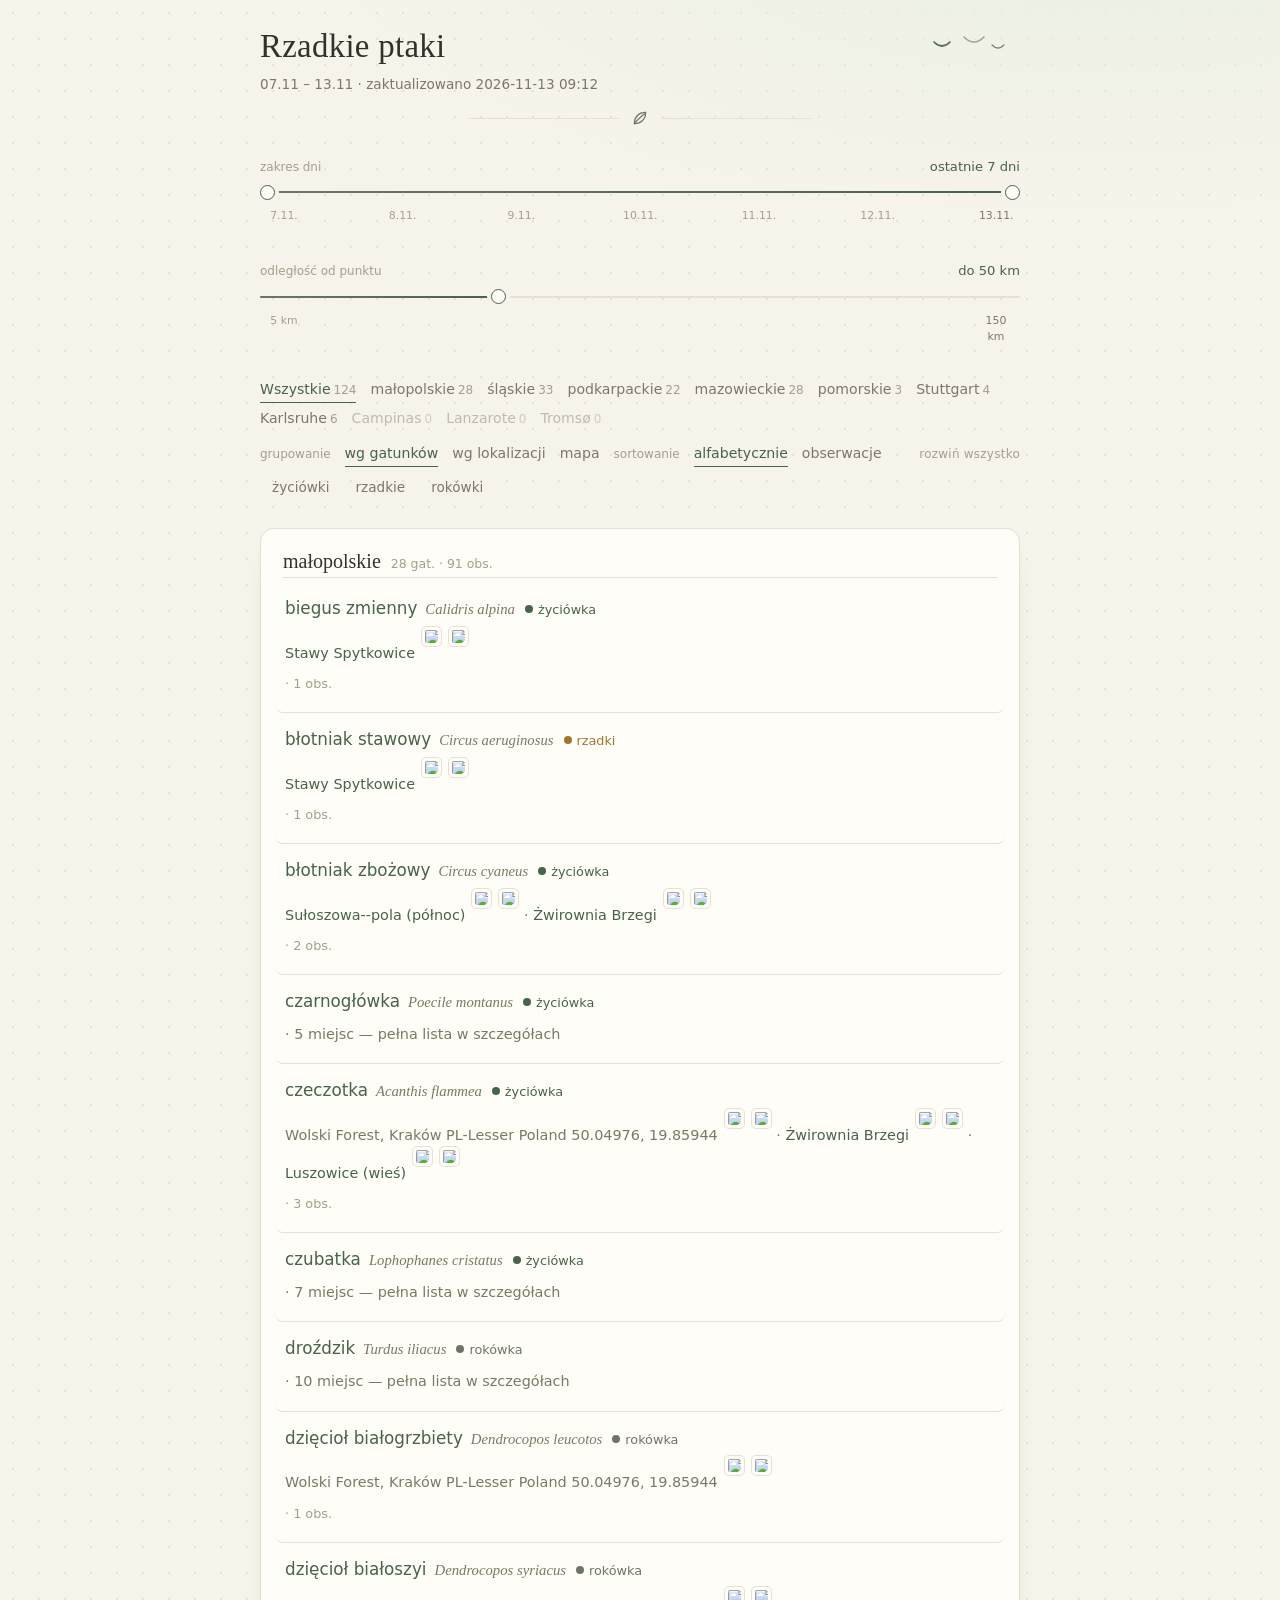
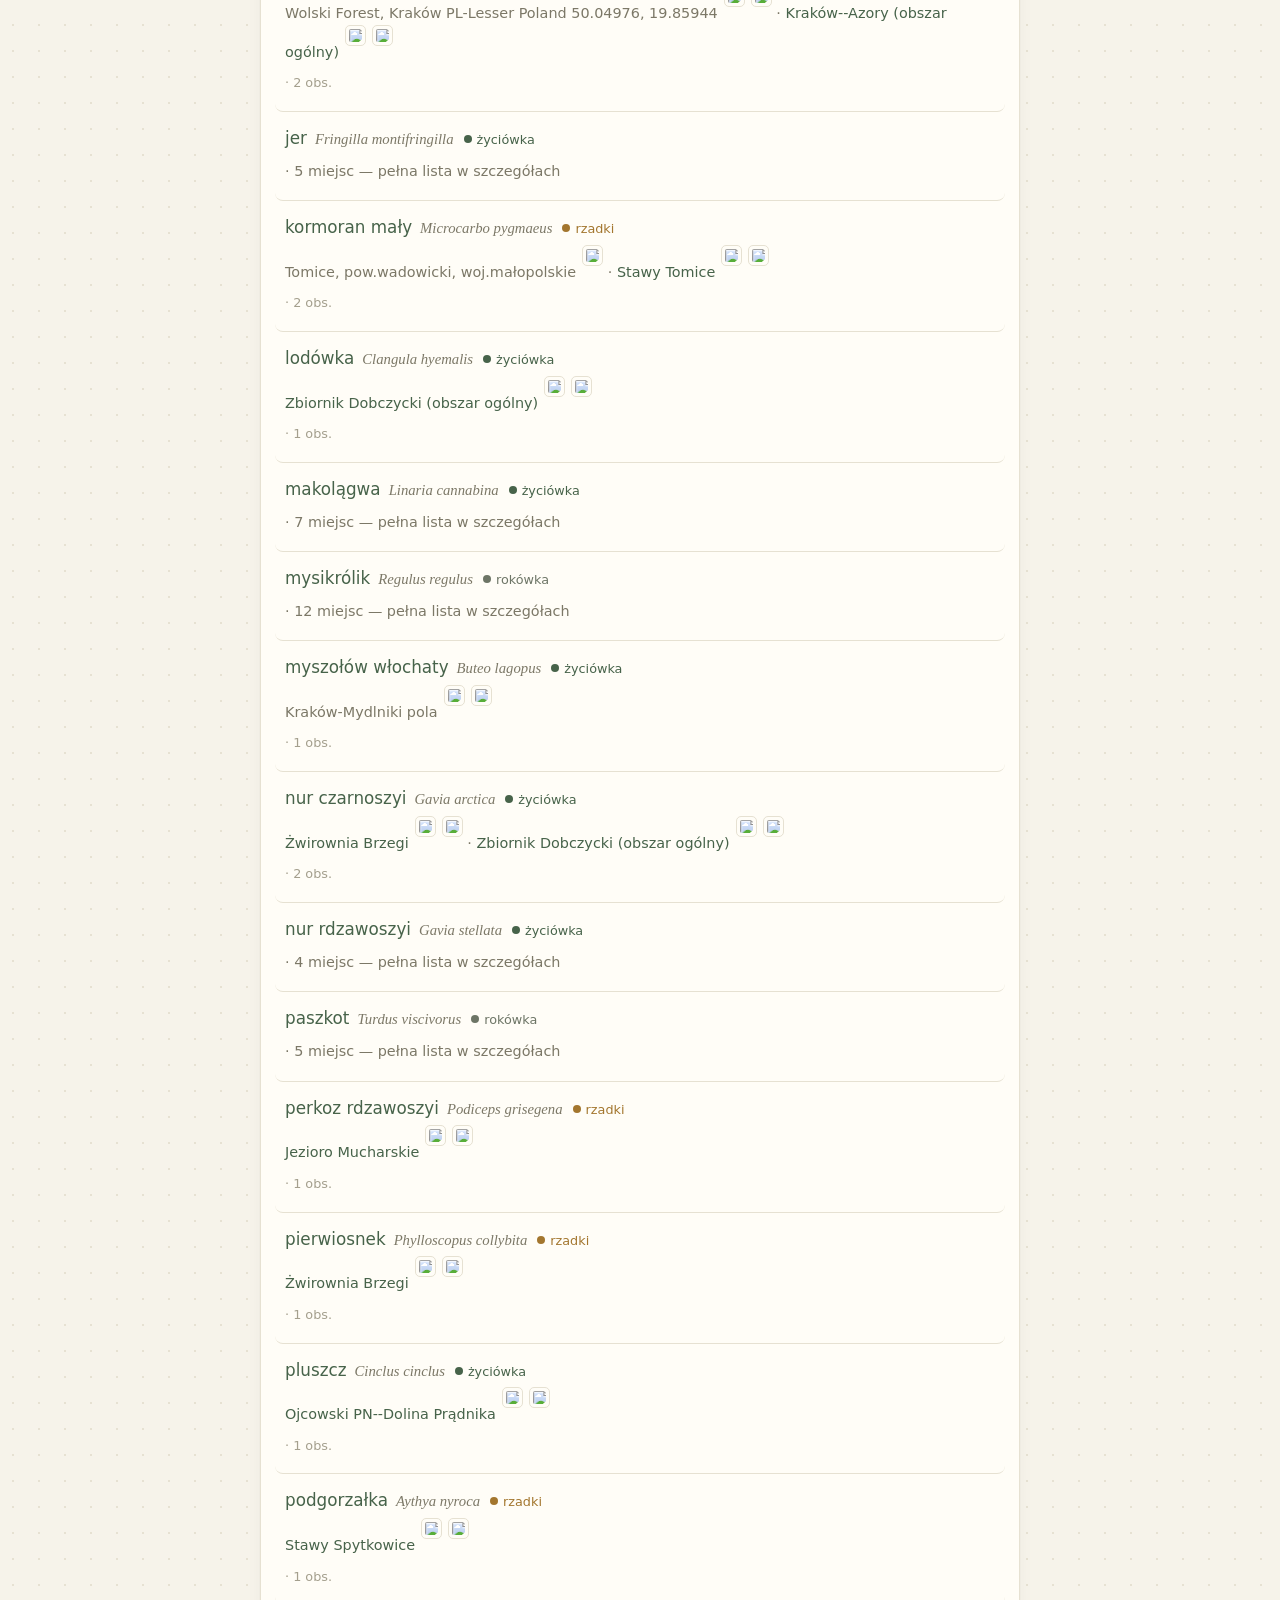
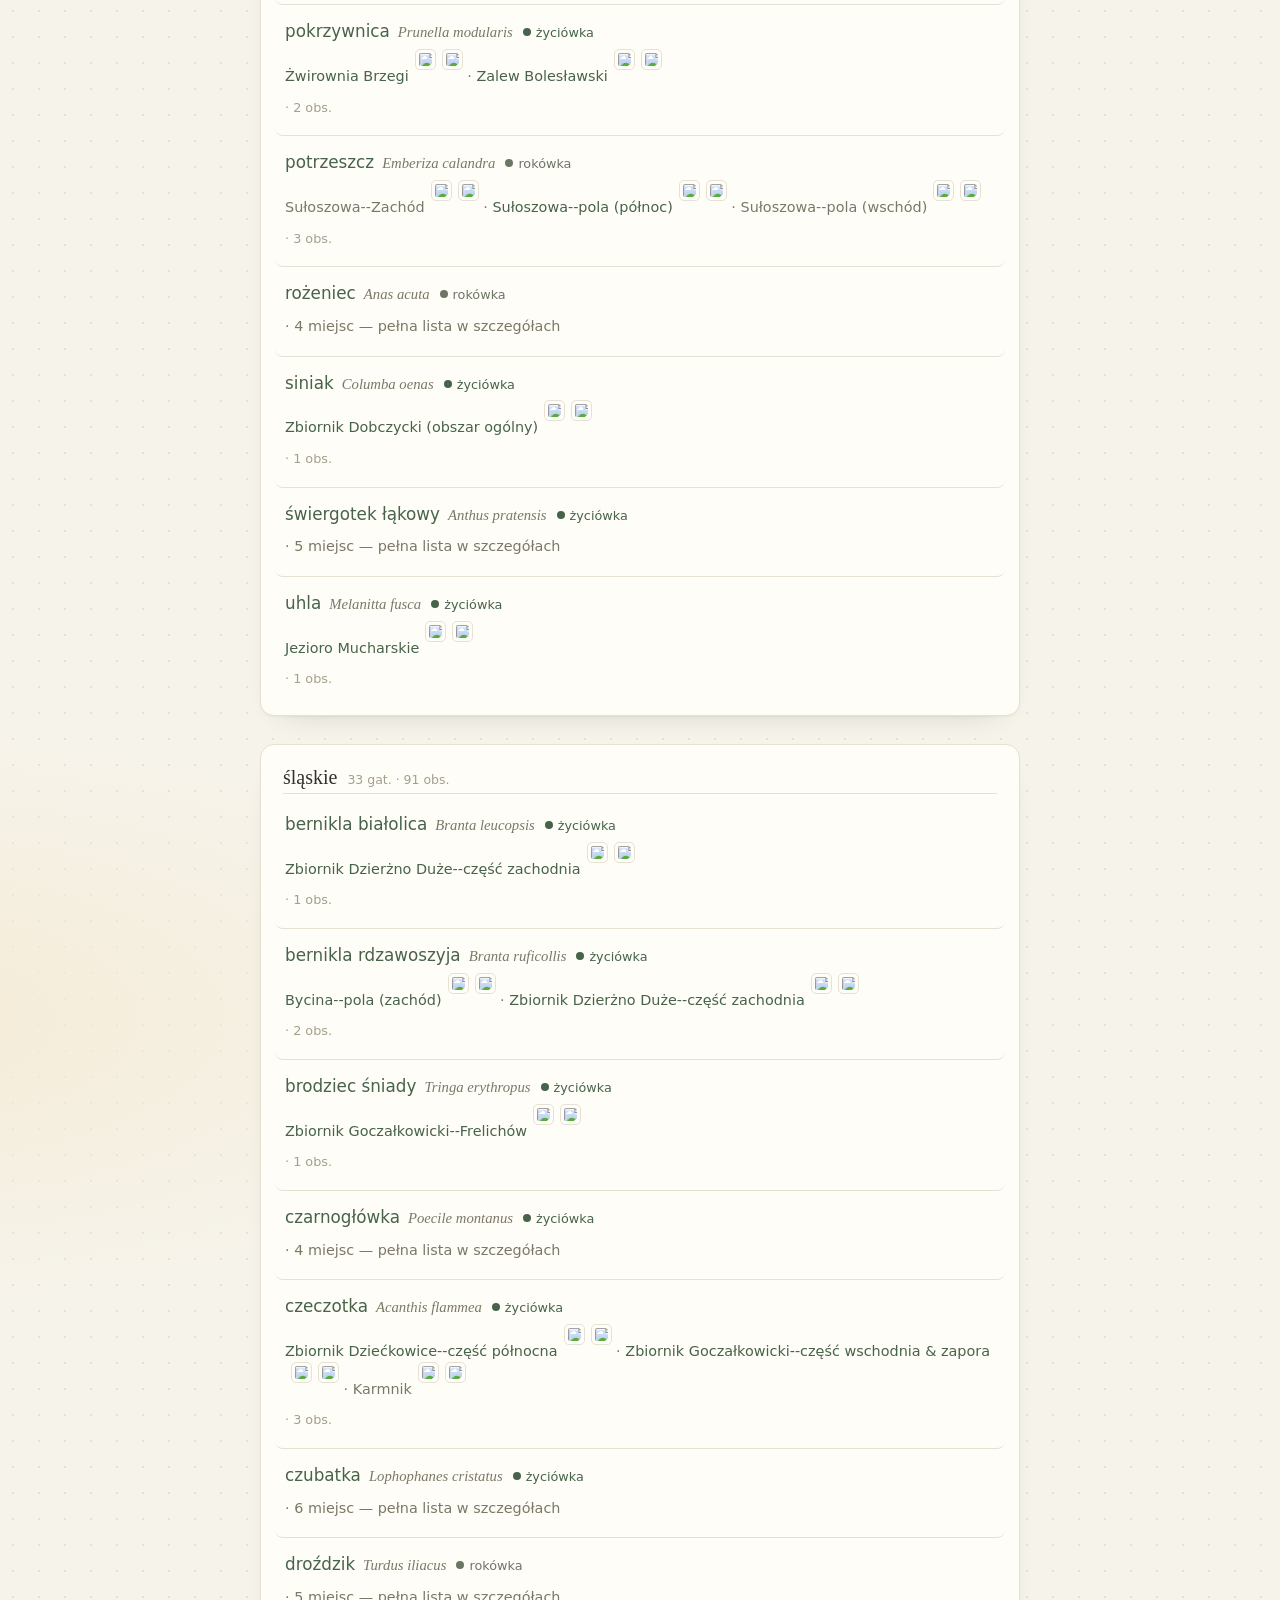
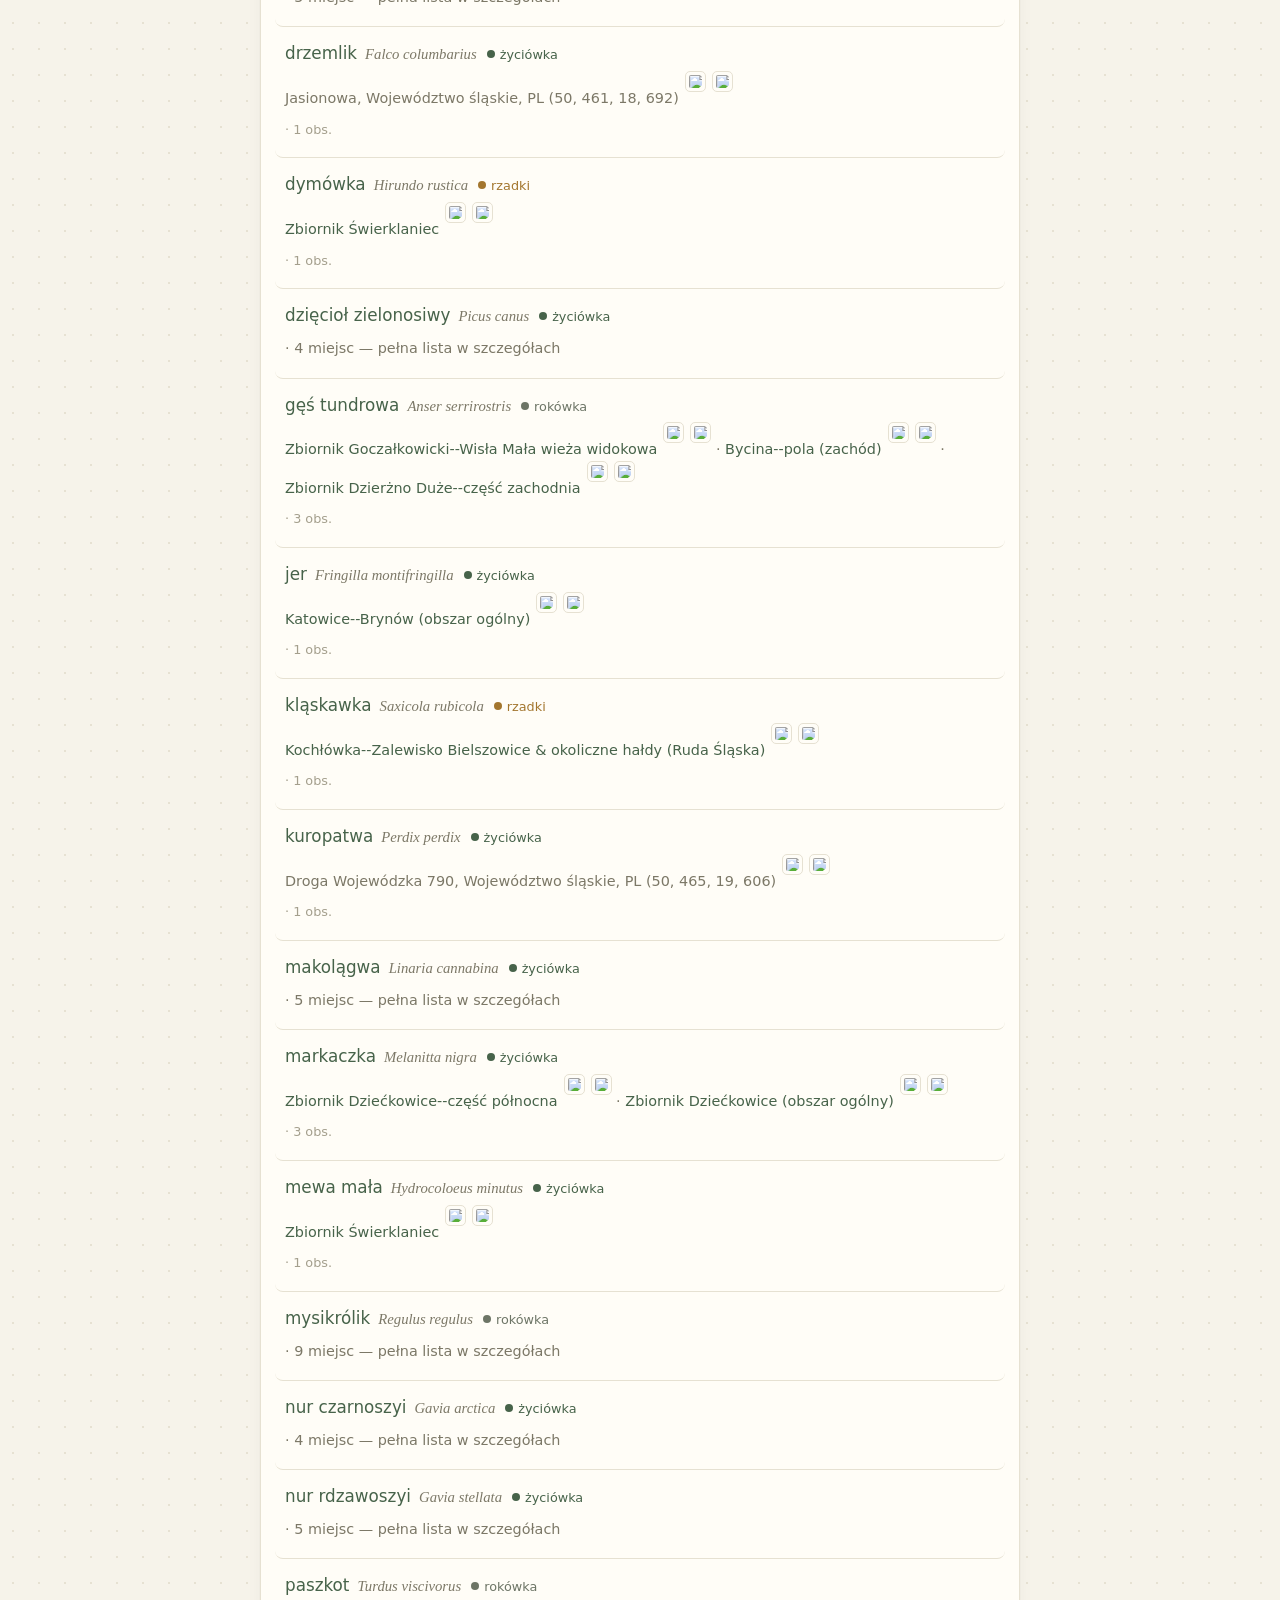
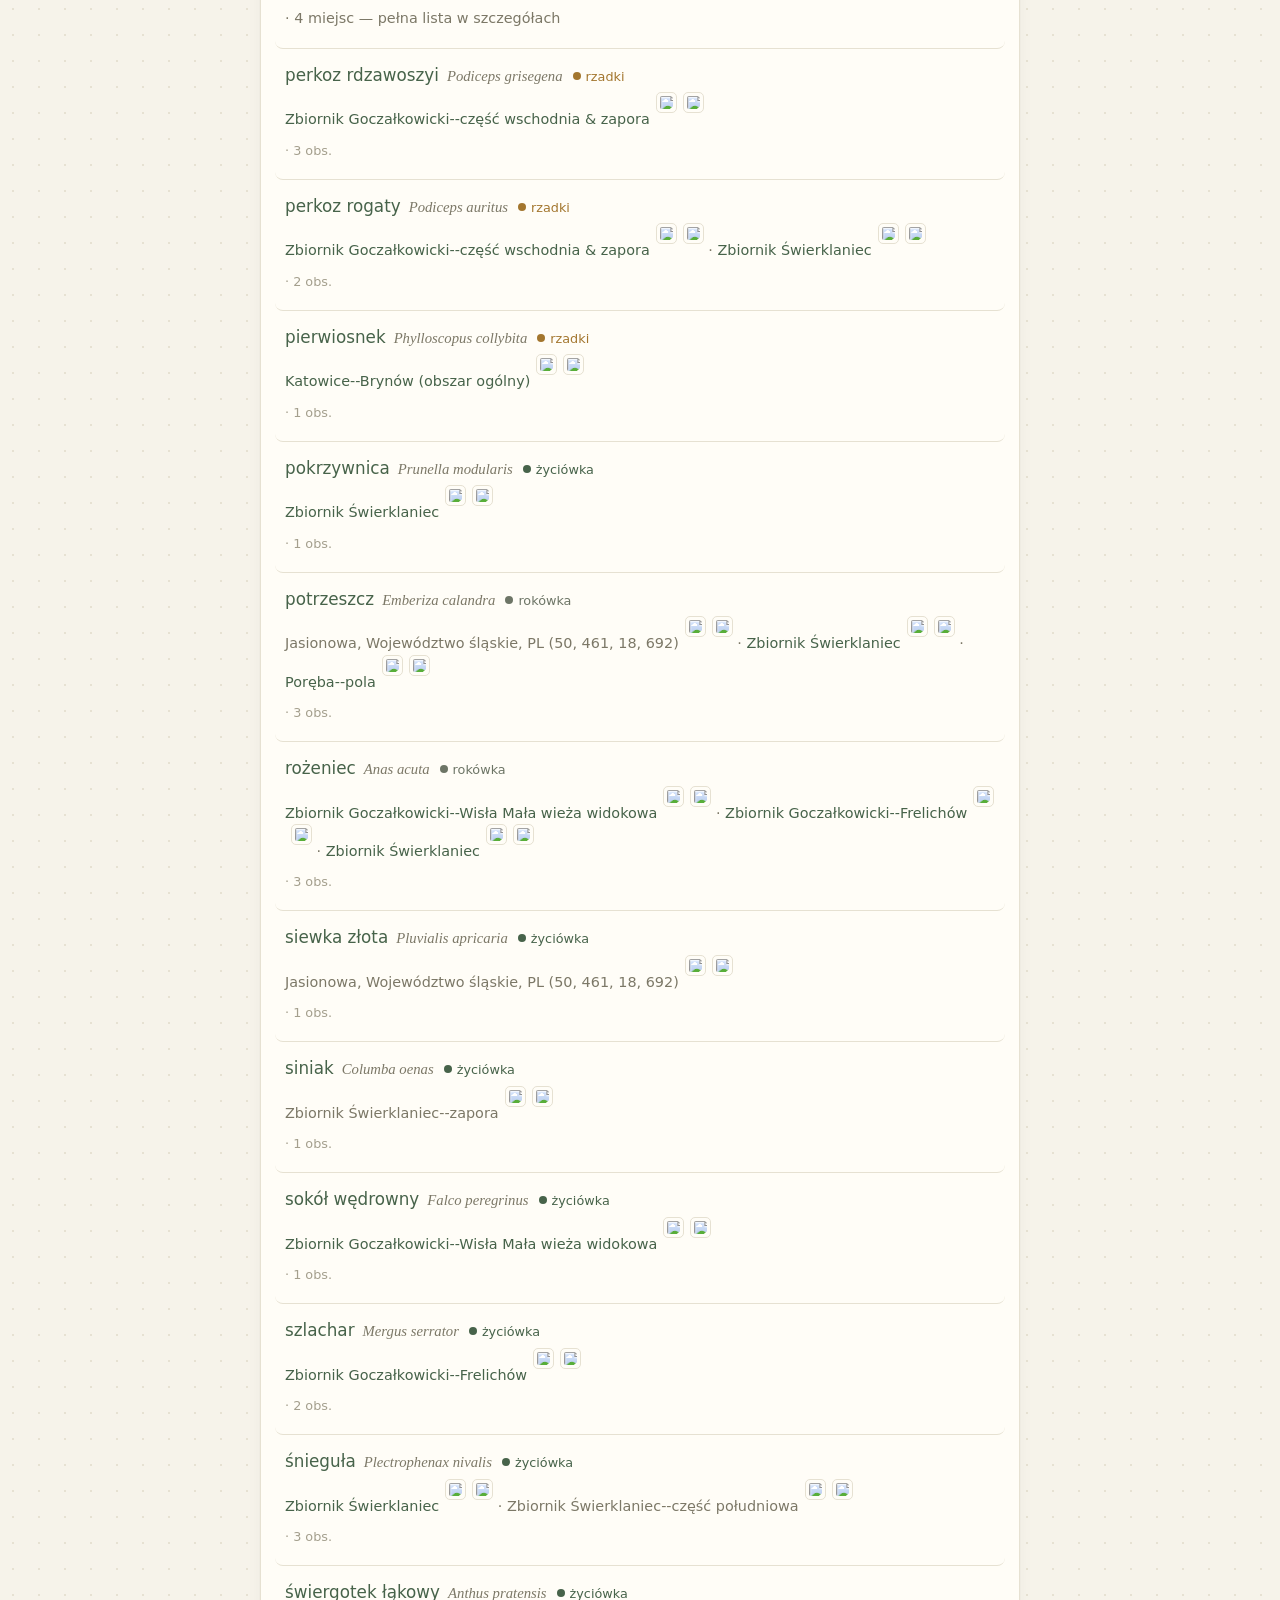
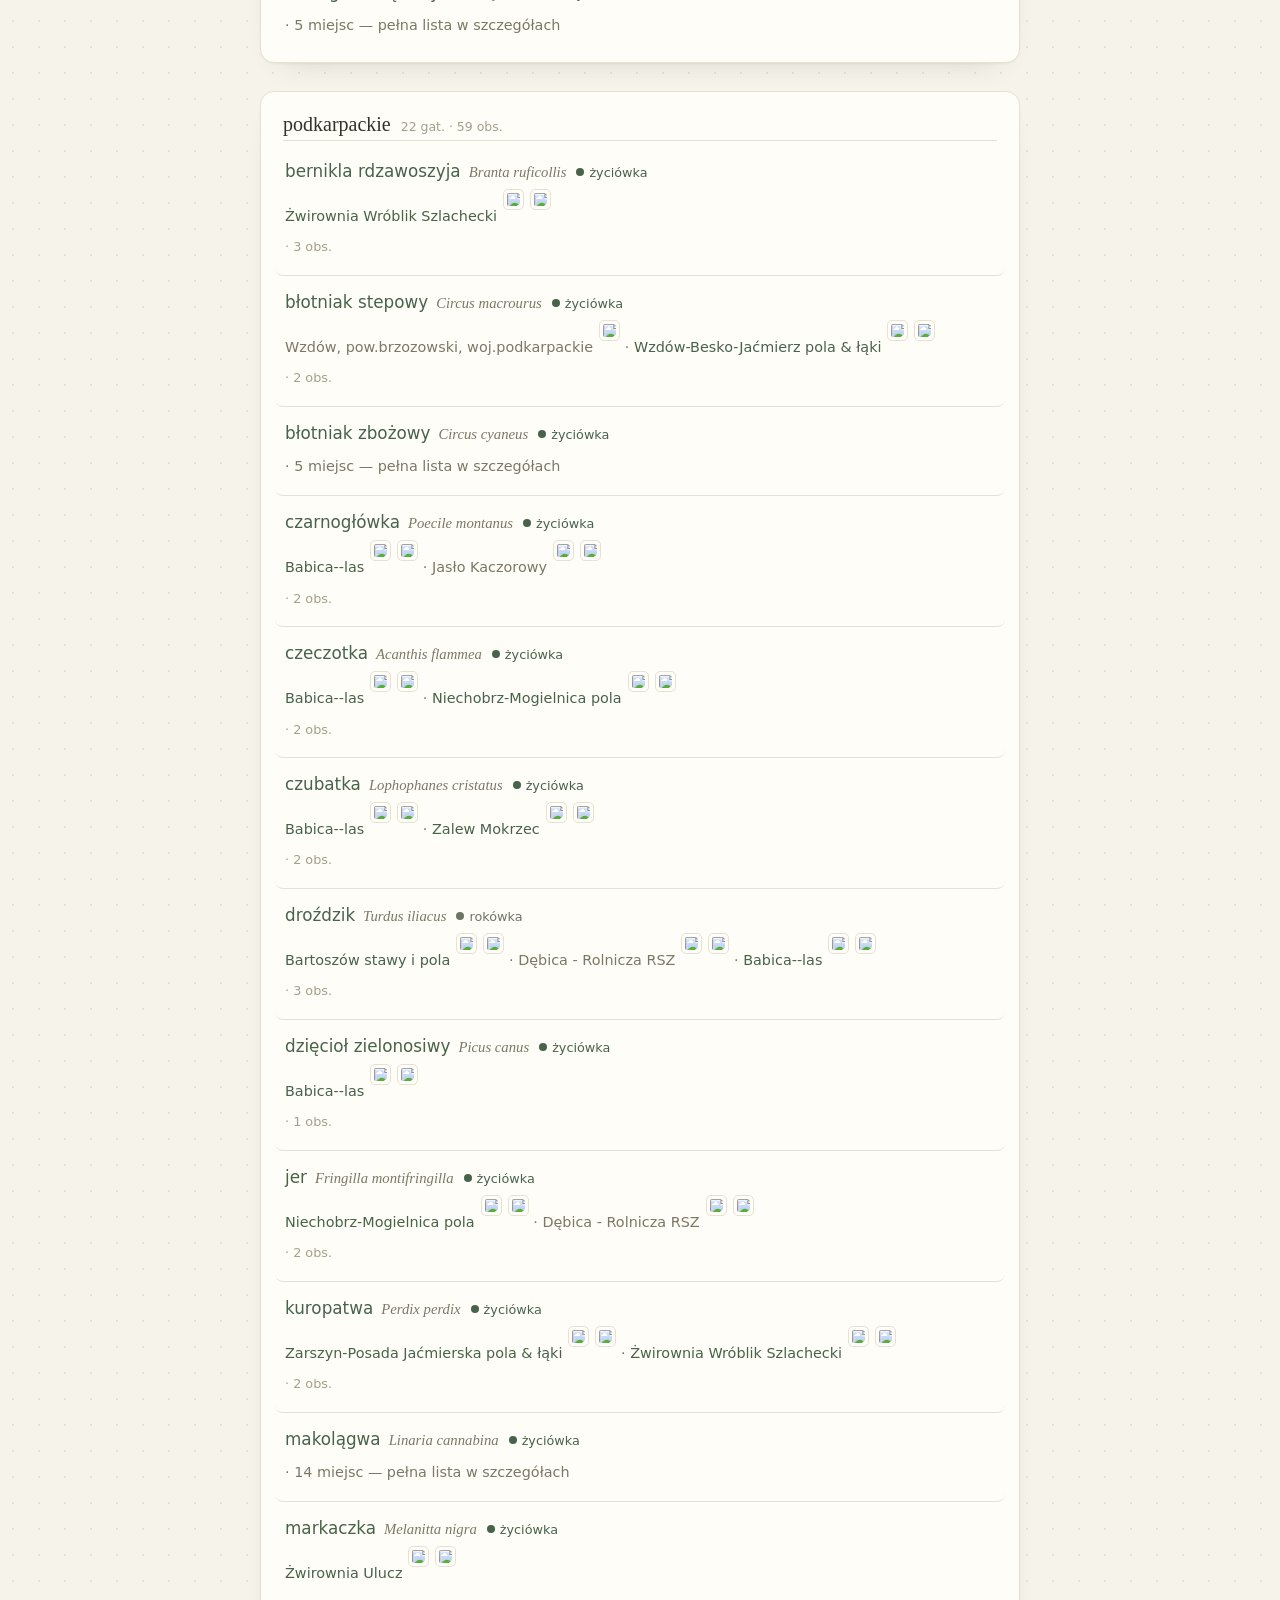
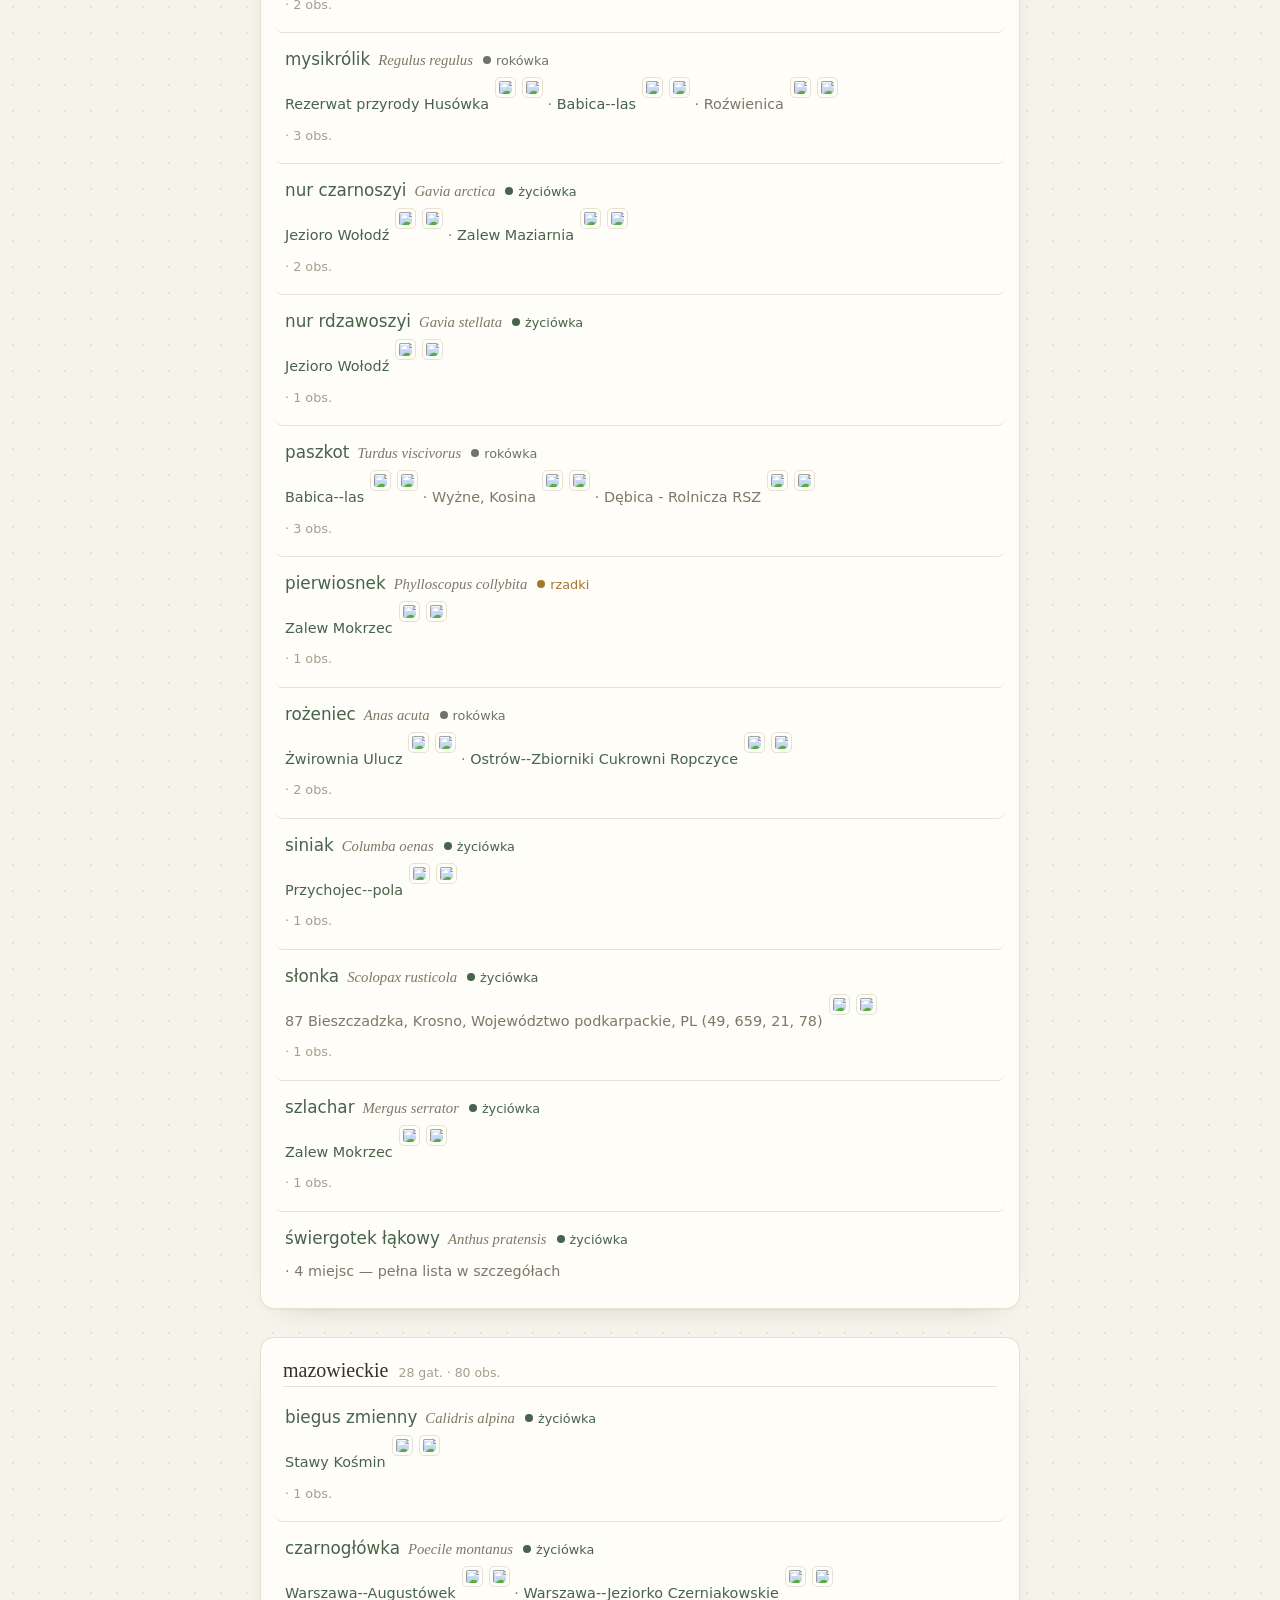
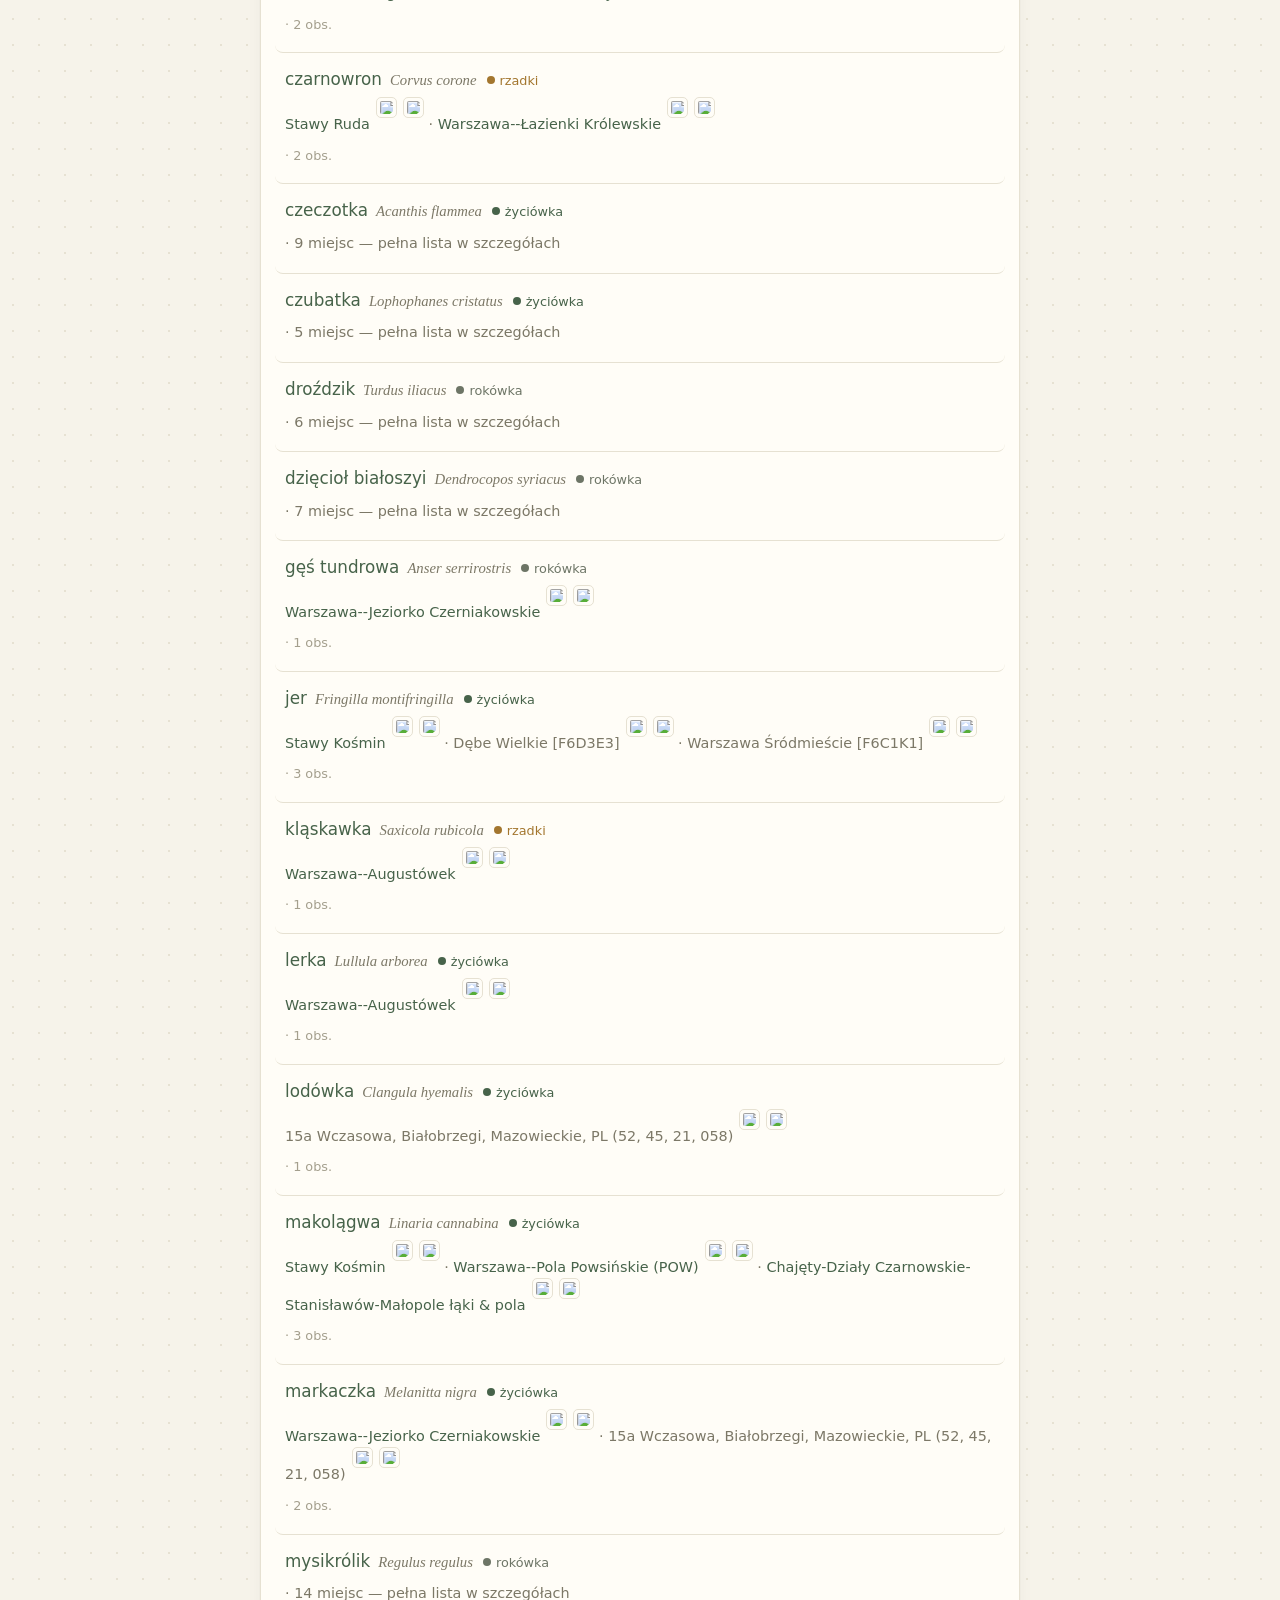
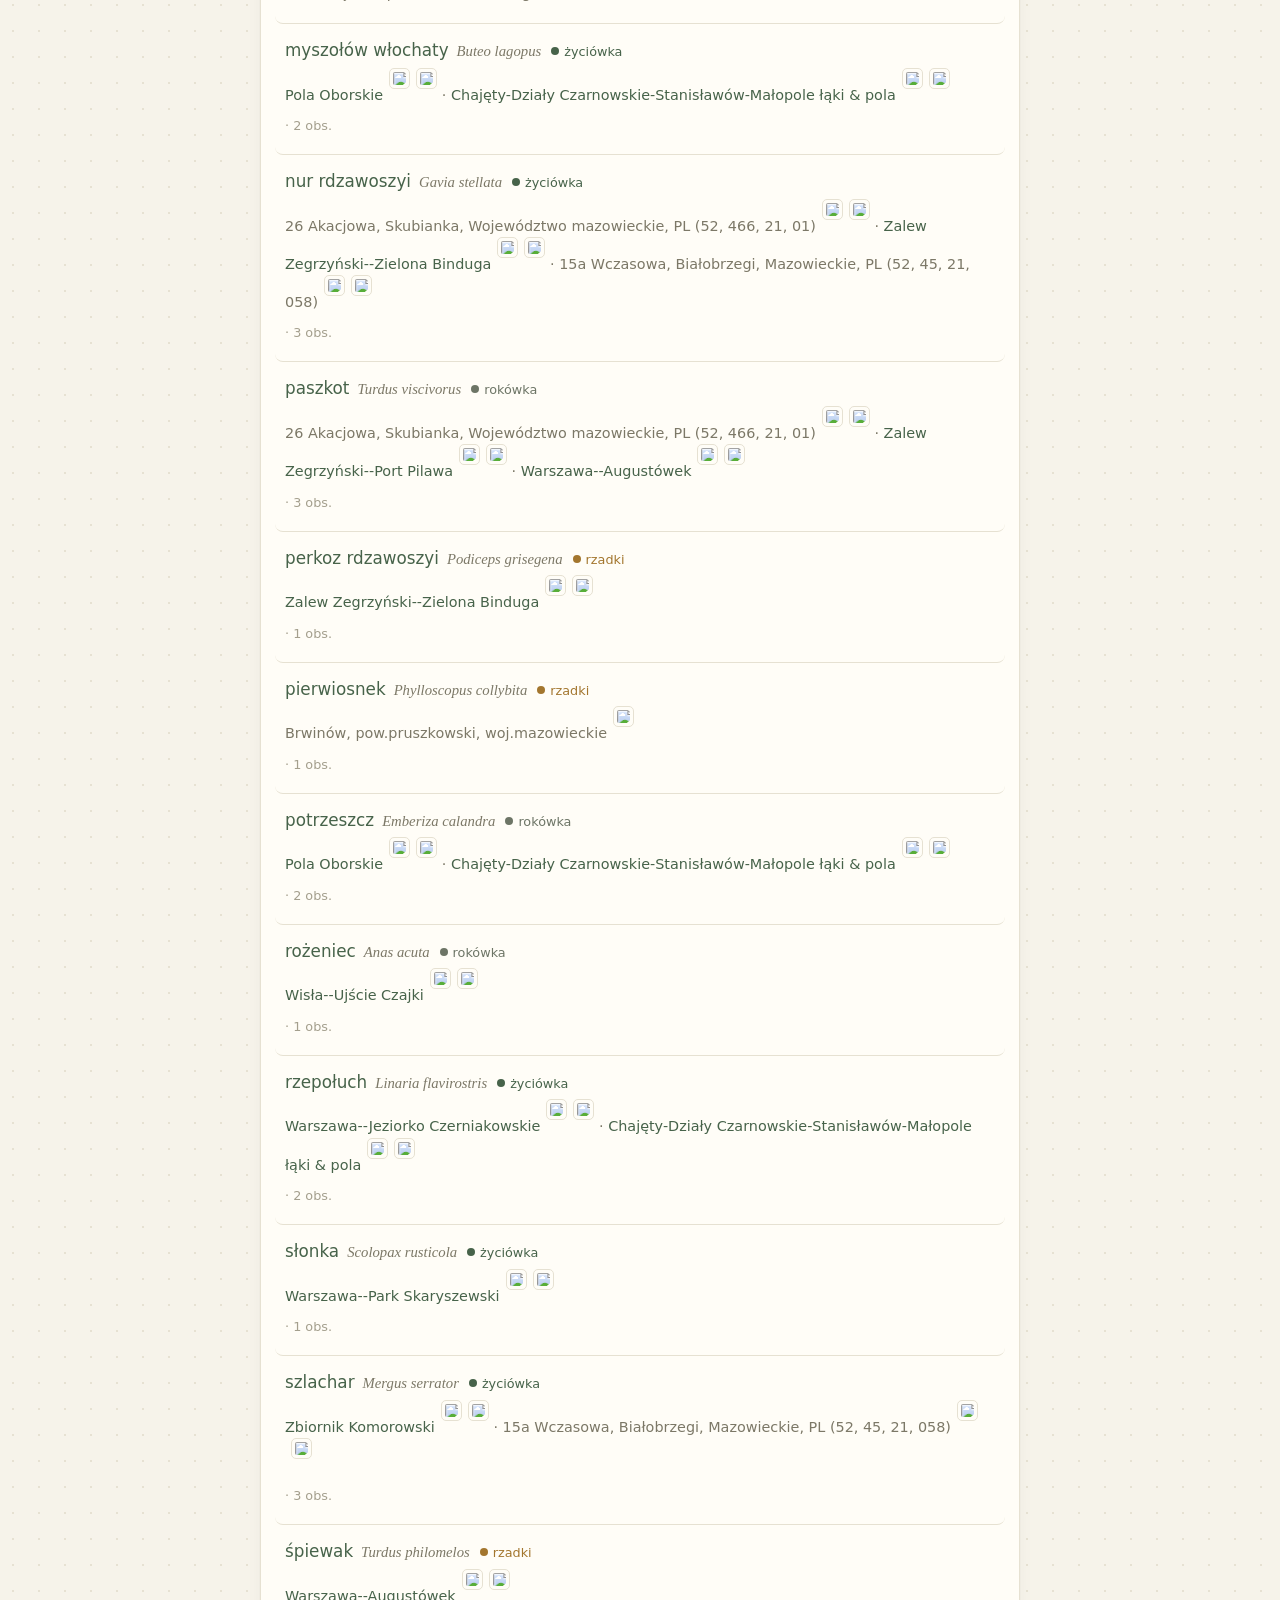
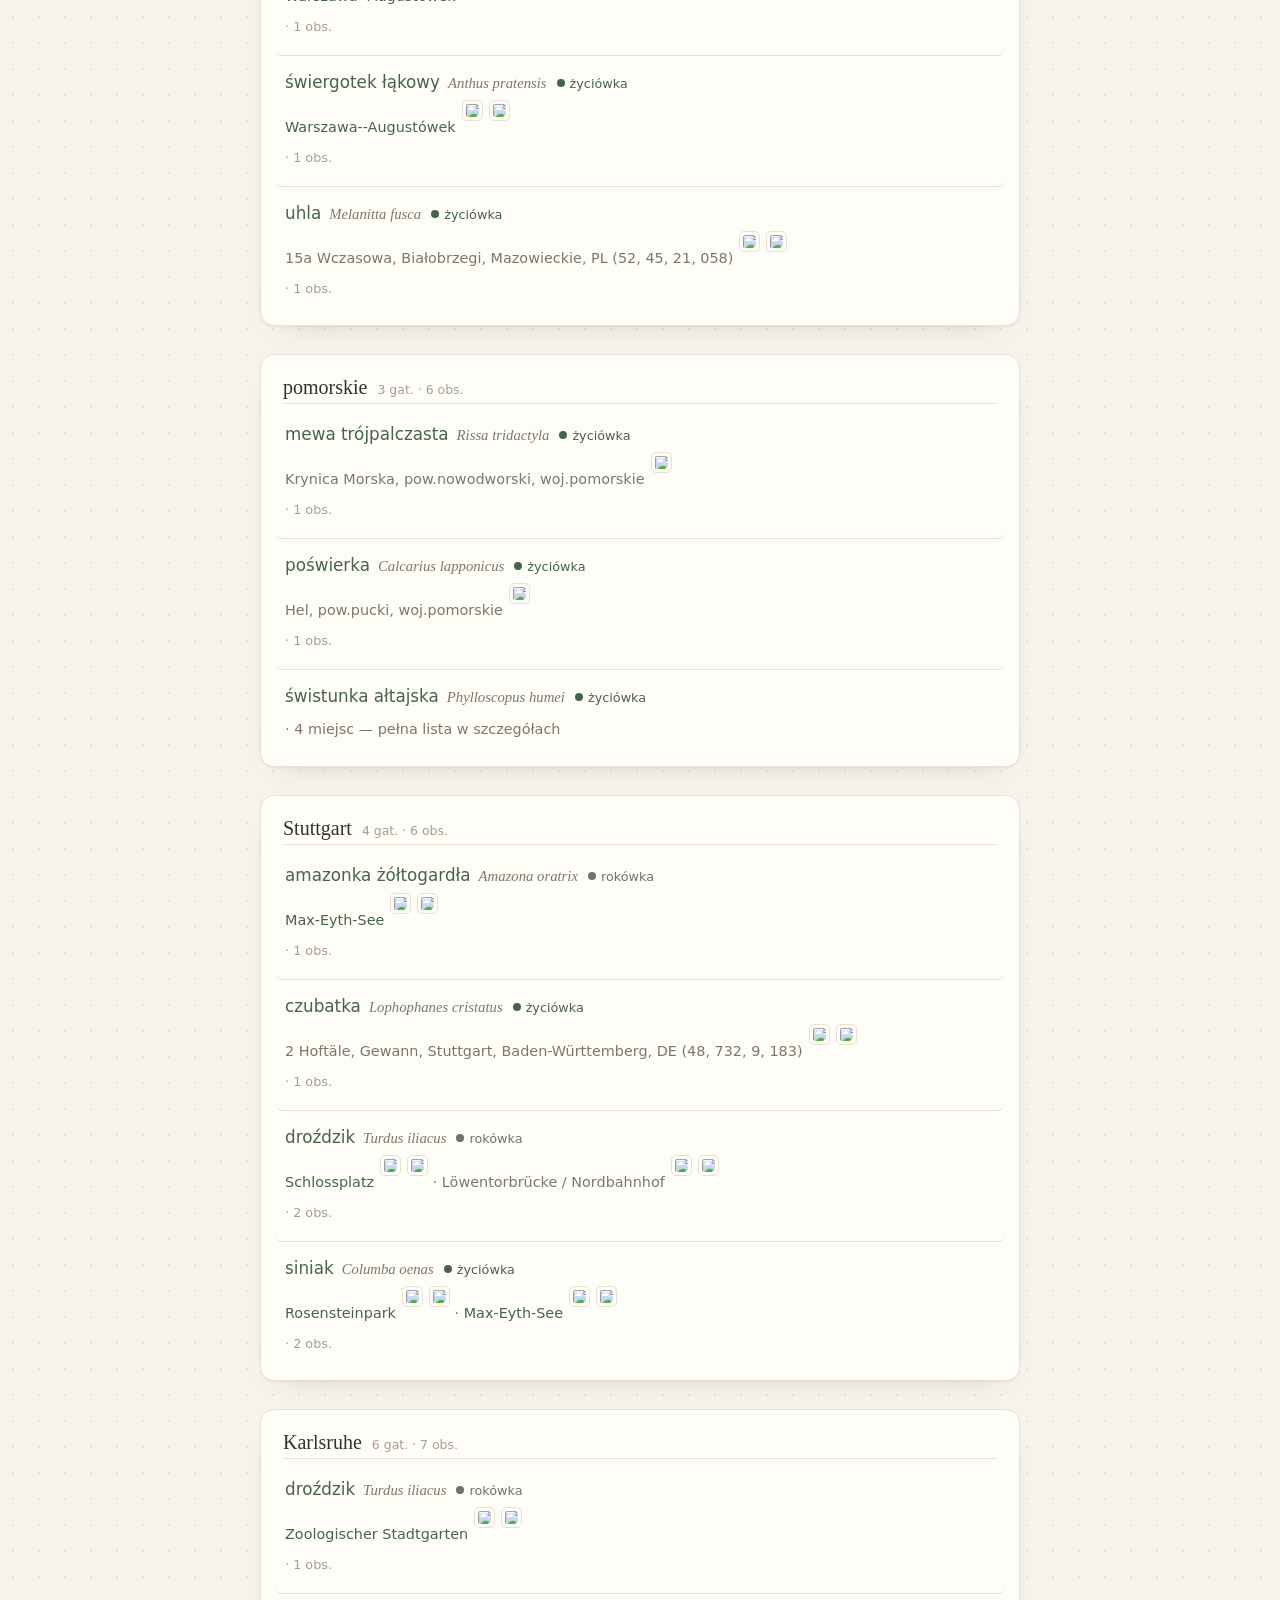
==== commit 624f3b46: "Publish daily bird observations report (2026-11-13)" ====
--- a/raport-obserwacji/index.html
+++ b/raport-obserwacji/index.html
@@ -6,8 +6,8 @@
 <title>Rzadkie ptaki</title>
 <style>
   /* Calm, natural layout: warm paper, forest green, gentle accents.
-     No loud badges � meanings are conveyed by a colored dot and quiet typography.
-     Always light � no prefers-color-scheme dark variant (removed 2026-11-07: on
+     No loud badges — meanings are conveyed by a colored dot and quiet typography.
+     Always light — no prefers-color-scheme dark variant (removed 2026-11-07: on
      dark-theme devices the dark palette read as a revert to the old template).
      The time span is chosen with a two-sided 1-7 day slider; the handles may cross
      freely, the range is always [min, max] of their positions (no handle can get stuck). */
@@ -148,16 +148,16 @@
   summary { cursor: pointer; font-size: 0.8rem; color: var(--faint); user-select: none; list-style: none; }
   summary::-webkit-details-marker { display: none; }
   summary:hover { color: var(--moss); }
-  summary::before { content: " "; }
+  summary::before { content: "· "; }
   /* summary that doubles as the places line (many locations): same look as
      .places, only clickable to unfold the hidden location list */
   summary.places { font-size: 0.9rem; color: var(--muted); }
   /* summary that doubles as the location header (locations view): same look as
-     .nm, clickable to unfold the species list � collapsed by default. The chevron
+     .nm, clickable to unfold the species list — collapsed by default. The chevron
      is the only added affordance; ul inside keeps its own 10px margin, so the
      details wrapper itself adds none */
   summary.nm { font: 500 1.05rem/1.3 var(--sans); color: inherit; }
-  summary.nm::before { content: "�"; display: inline-block; width: 1em; margin-right: 4px; font-size: 0.72rem; color: var(--faint); transition: transform 0.15s ease; }
+  summary.nm::before { content: "▸"; display: inline-block; width: 1em; margin-right: 4px; font-size: 0.72rem; color: var(--faint); transition: transform 0.15s ease; }
   details[open] > summary.nm::before { transform: rotate(90deg); }
   details.loc { margin-top: 0; }
   ul { list-style: none; margin: 10px 0 0; padding: 0; }
@@ -217,20 +217,20 @@
       <div class="range-box" id="rbox">
         <div class="range-track"></div>
         <div class="range-fill" id="rfill"></div>
-        <input type="range" id="rA" min="0" max="6" step="1" aria-label="Granica zakresu dni � uchwyt 1">
-        <input type="range" id="rB" min="0" max="6" step="1" aria-label="Granica zakresu dni � uchwyt 2">
+        <input type="range" id="rA" min="0" max="6" step="1" aria-label="Granica zakresu dni — uchwyt 1">
+        <input type="range" id="rB" min="0" max="6" step="1" aria-label="Granica zakresu dni — uchwyt 2">
       </div>
       <div class="range-ticks" id="rticks"></div>
     </div>
     <div class="range" id="kmRange" hidden>
       <div class="range-head">
-        <span class="range-cap">odlego od punktu</span>
+        <span class="range-cap">odległość od punktu</span>
         <span class="range-lbl" id="kmlbl"></span>
       </div>
       <div class="range-box">
         <div class="range-track"></div>
         <div class="range-fill" id="kmfill"></div>
-        <input type="range" id="kmR" min="5" max="150" step="5" aria-label="Promie od punktu odniesienia w kilometrach">
+        <input type="range" id="kmR" min="5" max="150" step="5" aria-label="Promień od punktu odniesienia w kilometrach">
       </div>
       <div class="range-ticks"><span>5 km</span><span>150 km</span></div>
     </div>
@@ -243,18 +243,18 @@
     <div class="orn" aria-hidden="true">
       <svg width="15" height="15" viewBox="0 0 16 16" fill="none" stroke="currentColor" stroke-width="1.1" stroke-linecap="round"><path d="M13 3 C13 9 9 13 3 13 C3 7 7 3 13 3 Z"></path><path d="M3 13 C6 9.5 9 6.5 12 4.5"></path></svg>
     </div>
-    Dane: eBird.org (API), Clanga, Ornitho.DE. Obserwacje oznaczone �nowe� pojawiy si po ostatnim uruchomieniu zadania.
-    Kafle mapy: OpenStreetMap  CARTO (Leaflet).
+    Dane: eBird.org (API), Clanga, Ornitho.DE. Obserwacje oznaczone „nowe” pojawiły się po ostatnim uruchomieniu zadania.
+    Kafle mapy: OpenStreetMap · CARTO (Leaflet).
   </footer>
 </div>
-<script type="application/json" id="rp-data">{"v":1,"generated":"2026-11-13 09:12","today":"2026-11-13","from":"2026-11-07","regions":[{"n":"maopolskie","d":1,"p":"50.0298,19.9465"},{"n":"lskie","d":0,"p":"50.2596,19.0188"},{"n":"podkarpackie","d":0,"p":"50.0046,22.0072"},{"n":"mazowieckie","d":0,"p":"52.2244,20.9889"},{"n":"pomorskie","d":0},{"n":"Stuttgart","d":0,"p":"48.8135,9.1693"},{"n":"Karlsruhe","d":0,"p":"49.0034,8.4022"},{"n":"Campinas","d":0},{"n":"Lanzarote","d":0},{"n":"Troms","d":0}],"stale":[],"groups":[{"r":"maopolskie","pl":"czeczotka","en":"Redpoll","la":"Acanthis flammea","u":"https://ebird.org/species/redpol1/PL-MA","v":"Lifer","ny":1,"obs":[{"d":"2026-11-11","l":"Wolski Forest, Krakw PL-Lesser Poland 50.04976, 19.85944","lu":null,"c":"https://ebird.org/checklist/S409676204","gm":"https://www.google.com/maps?q=50.049761,19.859444","om":"https://omaps.app/s4H4J_ZD7p/Wolski_Forest%2C_Krak%C3%B3w_PL-Lesser_Poland_50.04976%2C_19.85944","t":"Lifer","n":0},{"d":"2026-11-11","l":"wirownia Brzegi","lu":"https://ebird.org/species/redpol1/L8271201","c":"https://ebird.org/checklist/S409670093","gm":"https://www.google.com/maps?q=50.02968,20.07706","om":"https://omaps.app/s4H4YPnREW/%C5%BBwirownia_Brzegi","t":"Lifer","n":0},{"d":"2026-11-10","l":"Luszowice (wie)","lu":"https://ebird.org/species/redpol1/L28516747","c":"https://ebird.org/checklist/S409426188","gm":"https://www.google.com/maps?q=50.17405,19.40254","om":"https://omaps.app/s4Hty2qNVf/Luszowice_%28wie%C5%9B%29","t":"Lifer","n":0}]},{"r":"maopolskie","pl":"jer","en":"Brambling","la":"Fringilla montifringilla","u":"https://ebird.org/species/brambl/PL-MA","v":"Lifer","ny":1,"obs":[{"d":"2026-11-12","l":"wirownia Brzegi","lu":"https://ebird.org/species/brambl/L8271201","c":"https://ebird.org/checklist/S409892310","gm":"https://www.google.com/maps?q=50.02968,20.07706","om":"https://omaps.app/s4H4YPnREW/%C5%BBwirownia_Brzegi","t":"Lifer","n":1},{"d":"2026-11-11","l":"Puszcza Niepoomicka--ki nad Drwink","lu":"https://ebird.org/species/brambl/L10789937","c":"https://ebird.org/checklist/S409702515","gm":"https://www.google.com/maps?q=50.0786935,20.4018465","om":"https://omaps.app/s4H5KhgLE1/Puszcza_Niepo%C5%82omicka--%C5%82%C4%85ki_nad_Drwink%C4%85","t":"Lifer","n":0},{"d":"2026-11-11","l":"Wolski Forest, Krakw PL-Lesser Poland 50.04976, 19.85944","lu":null,"c":"https://ebird.org/checklist/S409676204","gm":"https://www.google.com/maps?q=50.049761,19.859444","om":"https://omaps.app/s4H4J_ZD7p/Wolski_Forest%2C_Krak%C3%B3w_PL-Lesser_Poland_50.04976%2C_19.85944","t":"Lifer","n":0},{"d":"2026-11-10","l":"Las Zadroski","lu":"https://ebird.org/species/brambl/L18987309","c":"https://ebird.org/checklist/S409479589","gm":"https://www.google.com/maps?q=50.28687,19.76348","om":"https://omaps.app/s4H6Acfka_/Las_Zadroski","t":"Lifer","n":0},{"d":"2026-11-08","l":"Wisa--Zapora czany","lu":"https://ebird.org/species/brambl/L8254090","c":"https://ebird.org/checklist/S408964668","gm":"https://www.google.com/maps?q=49.9874979,19.5963058","om":"https://omaps.app/s4HtWf7w0K/Wis%C5%82a--Zapora_%C5%81%C4%85czany","t":"Lifer","n":0},{"d":"2026-11-07","l":"Wrblwka-Dugopole--wirownia","lu":"https://ebird.org/species/brambl/L9134446","c":"https://ebird.org/checklist/S408550007","gm":"https://www.google.com/maps?q=49.4709301,19.8845743","om":"https://omaps.app/s4Hwmj_YAu/Wr%C3%B3bl%C3%B3wka-D%C5%82ugopole--%C5%BBwirownia","t":"Lifer","n":0},{"d":"2026-11-07","l":"Las Sokka","lu":"https://ebird.org/species/brambl/L77218076","c":"https://ebird.org/checklist/S408532479","gm":"https://www.google.com/maps?q=49.9893,20.7288","om":"https://omaps.app/s4H5H0cGgK/Las_Sok%C3%B3%C5%82ka","t":"Lifer","n":0},{"d":"2026-11-07","l":"Wokowice-Bielcza pola","lu":"https://ebird.org/species/brambl/L68719489","c":"https://ebird.org/checklist/S408531847","gm":"https://www.google.com/maps?q=50.01157,20.71839","om":"https://omaps.app/s4H5NRczEX/Wokowice-Bielcza_pola","t":"Lifer","n":0}]},{"r":"maopolskie","pl":"myszow wochaty","en":"Rough-legged Hawk","la":"Buteo lagopus","u":"https://ebird.org/species/rolhaw/PL-MA","v":"Lifer","ny":1,"obs":[{"d":"2026-11-09","l":"Krakw-Mydlniki pola","lu":null,"c":"https://ebird.org/checklist/S409233071","gm":"https://www.google.com/maps?q=50.0895179,19.847693","om":"https://omaps.app/s4H4L8wTDa/Krak%C3%B3w-Mydlniki_pola","t":"Lifer","n":0},{"d":"2026-11-07","l":"Lasek","lu":null,"c":"https://ebird.org/checklist/S408588757","gm":"https://www.google.com/maps?q=49.5136681,19.9753074","om":"https://omaps.app/s4HwtmjwQc/Lasek","t":"Lifer","n":0}]},{"r":"maopolskie","pl":"makolgwa","en":"Eurasian Linnet","la":"Linaria cannabina","u":"https://ebird.org/species/eurlin1/PL-MA","v":"Lifer","ny":1,"obs":[{"d":"2026-11-12","l":"wirownia Brzegi","lu":"https://ebird.org/species/eurlin1/L8271201","c":"https://ebird.org/checklist/S409892310","gm":"https://www.google.com/maps?q=50.02968,20.07706","om":"https://omaps.app/s4H4YPnREW/%C5%BBwirownia_Brzegi","t":"Lifer","n":1},{"d":"2026-11-11","l":"Zbiornik Dobczycki (obszar oglny)","lu":"https://ebird.org/species/eurlin1/L6529661","c":"https://ebird.org/checklist/S409671417","gm":"https://www.google.com/maps?q=49.8667306,20.0475917","om":"https://omaps.app/s4Hy4i-jxH/Zbiornik_Dobczycki_%28obszar_og%C3%B3lny%29","t":"Lifer","n":0},{"d":"2026-11-11","l":"Brzegi III, Maopolskie, PL (50, 028, 20, 074)","lu":null,"c":"https://ebird.org/checklist/S409664018","gm":"https://www.google.com/maps?q=50.0280753,20.0743107","om":"https://omaps.app/s4H4YPJzMx/Brzegi_III%2C_Ma%C5%82opolskie%2C_PL_%2850%2C_028%2C_20%2C_074%29","t":"Lifer","n":0},{"d":"2026-11-10","l":"Suoszowa--Zachd","lu":null,"c":"https://ebird.org/checklist/S409479382","gm":"https://www.google.com/maps?q=50.2873459,19.6916813","om":"https://omaps.app/s4H6AIlIEc/Su%C5%82oszowa--Zach%C3%B3d","t":"Lifer","n":0},{"d":"2026-11-10","l":"Suoszowa--pola (wschd)","lu":null,"c":"https://ebird.org/checklist/S409480056","gm":"https://www.google.com/maps?q=50.2755585,19.7480418","om":"https://omaps.app/s4H6ARaAzn/Su%C5%82oszowa--pola_%28wsch%C3%B3d%29","t":"Lifer","n":0},{"d":"2026-11-09","l":"Wrblwka-Dugopole--wirownia","lu":"https://ebird.org/species/eurlin1/L9134446","c":"https://ebird.org/checklist/S409241264","gm":"https://www.google.com/maps?q=49.4709301,19.8845743","om":"https://omaps.app/s4Hwmj_YAu/Wr%C3%B3bl%C3%B3wka-D%C5%82ugopole--%C5%BBwirownia","t":"Lifer","n":0},{"d":"2026-11-08","l":"Wokowice-Bielcza pola","lu":"https://ebird.org/species/eurlin1/L68719489","c":"https://ebird.org/checklist/S408940980","gm":"https://www.google.com/maps?q=50.01157,20.71839","om":"https://omaps.app/s4H5NRczEX/Wokowice-Bielcza_pola","t":"Lifer","n":0},{"d":"2026-11-07","l":"Zalew Bolesawski","lu":"https://ebird.org/species/eurlin1/L46055389","c":"https://ebird.org/checklist/S408578696","gm":"https://www.google.com/maps?q=50.2773733,19.5124317","om":"https://omaps.app/s4HvUAiypp/Zalew_Boles%C5%82awski","t":"Lifer","n":0},{"d":"2026-11-07","l":"Jezioro Chechelskie","lu":"https://ebird.org/species/eurlin1/L23468559","c":"https://ebird.org/checklist/S408574914","gm":"https://www.google.com/maps?q=50.1358461,19.4446006","om":"https://omaps.app/s4Htxp_hqg/Jezioro_Chechelskie","t":"Lifer","n":0}]},{"r":"maopolskie","pl":"nur rdzawoszyi","en":"Red-throated Loon","la":"Gavia stellata","u":"https://ebird.org/species/retloo/PL-MA","v":"Lifer","ny":1,"obs":[{"d":"2026-11-12","l":"Jezioro Mucharskie","lu":"https://ebird.org/species/retloo/L11627700","c":"https://ebird.org/checklist/S410007470","gm":"https://www.google.com/maps?q=49.8269703,19.527508","om":"https://omaps.app/s4Hn2pntdW/Jezioro_Mucharskie","t":"Lifer","n":1},{"d":"2026-11-12","l":"wirownia Brzegi","lu":"https://ebird.org/species/retloo/L8271201","c":"https://ebird.org/checklist/S409927510","gm":"https://www.google.com/maps?q=50.02968,20.07706","om":"https://omaps.app/s4H4YPnREW/%C5%BBwirownia_Brzegi","t":"Lifer","n":1},{"d":"2026-11-11","l":"Zbiornik Dobczycki (obszar oglny)","lu":"https://ebird.org/species/retloo/L6529661","c":"https://ebird.org/checklist/S409671417","gm":"https://www.google.com/maps?q=49.8667306,20.0475917","om":"https://omaps.app/s4Hy4i-jxH/Zbiornik_Dobczycki_%28obszar_og%C3%B3lny%29","t":"Lifer","n":0},{"d":"2026-11-11","l":"Brzegi III, Maopolskie, PL (50, 028, 20, 074)","lu":null,"c":"https://ebird.org/checklist/S409664018","gm":"https://www.google.com/maps?q=50.0280753,20.0743107","om":"https://omaps.app/s4H4YPJzMx/Brzegi_III%2C_Ma%C5%82opolskie%2C_PL_%2850%2C_028%2C_20%2C_074%29","t":"Lifer","n":0},{"d":"2026-11-07","l":"Jezioro Czorsztyskie--obszar Frydman-Maniowy","lu":"https://ebird.org/species/retloo/L14604594","c":"https://ebird.org/checklist/S408577558","gm":"https://www.google.com/maps?q=49.4589598,20.2327393","om":"https://omaps.app/s4Hw2LzomC/Jezioro_Czorszty%C5%84skie--obszar_Frydman-Maniowy","t":"Lifer","n":0}]},{"r":"maopolskie","pl":"wiergotek kowy","en":"Meadow Pipit","la":"Anthus pratensis","u":"https://ebird.org/species/meapip1/PL-MA","v":"Lifer","ny":1,"obs":[{"d":"2026-11-12","l":"wirownia Brzegi","lu":"https://ebird.org/species/meapip1/L8271201","c":"https://ebird.org/checklist/S409892310","gm":"https://www.google.com/maps?q=50.02968,20.07706","om":"https://omaps.app/s4H4YPnREW/%C5%BBwirownia_Brzegi","t":"Lifer","n":1},{"d":"2026-11-11","l":"Zbiornik Dobczycki (obszar oglny)","lu":"https://ebird.org/species/meapip1/L6529661","c":"https://ebird.org/checklist/S409671417","gm":"https://www.google.com/maps?q=49.8667306,20.0475917","om":"https://omaps.app/s4Hy4i-jxH/Zbiornik_Dobczycki_%28obszar_og%C3%B3lny%29","t":"Lifer","n":0},{"d":"2026-11-11","l":"Brzegi III, Maopolskie, PL (50, 028, 20, 074)","lu":null,"c":"https://ebird.org/checklist/S409664018","gm":"https://www.google.com/maps?q=50.0280753,20.0743107","om":"https://omaps.app/s4H4YPJzMx/Brzegi_III%2C_Ma%C5%82opolskie%2C_PL_%2850%2C_028%2C_20%2C_074%29","t":"Lifer","n":0},{"d":"2026-11-11","l":"Stawy Spytkowice","lu":"https://ebird.org/species/meapip1/L6659279","c":"https://ebird.org/checklist/S409655059","gm":"https://www.google.com/maps?q=50.0047016,19.4818765","om":"https://omaps.app/s4HtT7Ekru/Stawy_Spytkowice","t":"Lifer","n":0},{"d":"2026-11-10","l":"Suoszowa--pola (pnoc)","lu":"https://ebird.org/species/meapip1/L11490634","c":"https://ebird.org/checklist/S409479546","gm":"https://www.google.com/maps?q=50.2819664,19.7304373","om":"https://omaps.app/s4H6AH1OJq/Su%C5%82oszowa--pola_%28p%C3%B3%C5%82noc%29","t":"Lifer","n":0},{"d":"2026-11-09","l":"Wrblwka-Dugopole--wirownia","lu":"https://ebird.org/species/meapip1/L9134446","c":"https://ebird.org/checklist/S409241264","gm":"https://www.google.com/maps?q=49.4709301,19.8845743","om":"https://omaps.app/s4Hwmj_YAu/Wr%C3%B3bl%C3%B3wka-D%C5%82ugopole--%C5%BBwirownia","t":"Lifer","n":0},{"d":"2026-11-07","l":"Witw--pola","lu":"https://ebird.org/species/meapip1/L27897731","c":"https://ebird.org/checklist/S408655359","gm":"https://www.google.com/maps?q=49.3247231,19.8192885","om":"https://omaps.app/s4HwJPddze/Wit%C3%B3w--pola","t":"Lifer","n":0}]},{"r":"maopolskie","pl":"botniak zboowy","en":"Hen Harrier","la":"Circus cyaneus","u":"https://ebird.org/species/norhar1/PL-MA","v":"Lifer","ny":1,"obs":[{"d":"2026-11-10","l":"Suoszowa--pola (pnoc)","lu":"https://ebird.org/species/norhar1/L11490634","c":"https://ebird.org/checklist/S409479546","gm":"https://www.google.com/maps?q=50.2819664,19.7304373","om":"https://omaps.app/s4H6AH1OJq/Su%C5%82oszowa--pola_%28p%C3%B3%C5%82noc%29","t":"Lifer","n":0},{"d":"2026-11-10","l":"wirownia Brzegi","lu":"https://ebird.org/species/norhar1/L8271201","c":"https://ebird.org/checklist/S409532532","gm":"https://www.google.com/maps?q=50.02968,20.07706","om":"https://omaps.app/s4H4YPnREW/%C5%BBwirownia_Brzegi","t":"Lifer","n":0}]},{"r":"maopolskie","pl":"nur czarnoszyi","en":"Arctic Loon","la":"Gavia arctica","u":"https://ebird.org/species/arcloo/PL-MA","v":"Lifer","ny":1,"obs":[{"d":"2026-11-11","l":"wirownia Brzegi","lu":"https://ebird.org/species/arcloo/L8271201","c":"https://ebird.org/checklist/S409673965","gm":"https://www.google.com/maps?q=50.02968,20.07706","om":"https://omaps.app/s4H4YPnREW/%C5%BBwirownia_Brzegi","t":"Lifer","n":0},{"d":"2026-11-11","l":"Zbiornik Dobczycki (obszar oglny)","lu":"https://ebird.org/species/arcloo/L6529661","c":"https://ebird.org/checklist/S409671417","gm":"https://www.google.com/maps?q=49.8667306,20.0475917","om":"https://omaps.app/s4Hy4i-jxH/Zbiornik_Dobczycki_%28obszar_og%C3%B3lny%29","t":"Lifer","n":0}]},{"r":"maopolskie","pl":"pokrzywnica","en":"Dunnock","la":"Prunella modularis","u":"https://ebird.org/species/dunnoc1/PL-MA","v":"Lifer","ny":1,"obs":[{"d":"2026-11-11","l":"wirownia Brzegi","lu":"https://ebird.org/species/dunnoc1/L8271201","c":"https://ebird.org/checklist/S409670093","gm":"https://www.google.com/maps?q=50.02968,20.07706","om":"https://omaps.app/s4H4YPnREW/%C5%BBwirownia_Brzegi","t":"Lifer","n":0},{"d":"2026-11-07","l":"Zalew Bolesawski","lu":"https://ebird.org/species/dunnoc1/L46055389","c":"https://ebird.org/checklist/S408578696","gm":"https://www.google.com/maps?q=50.2773733,19.5124317","om":"https://omaps.app/s4HvUAiypp/Zalew_Boles%C5%82awski","t":"Lifer","n":0}]},{"r":"maopolskie","pl":"czubatka","en":"Crested Tit","la":"Lophophanes cristatus","u":"https://ebird.org/species/cretit2/PL-MA","v":"Lifer","ny":1,"obs":[{"d":"2026-11-12","l":"Jezioro Mucharskie","lu":"https://ebird.org/species/cretit2/L11627700","c":"https://ebird.org/checklist/S410007470","gm":"https://www.google.com/maps?q=49.8269703,19.527508","om":"https://omaps.app/s4Hn2pntdW/Jezioro_Mucharskie","t":"Lifer","n":1},{"d":"2026-11-12","l":"Ojcowski PN--Dolina Prdnika","lu":"https://ebird.org/species/cretit2/L7619024","c":"https://ebird.org/checklist/S409956097","gm":"https://www.google.com/maps?q=50.2113392,19.8316174","om":"https://omaps.app/s4H4pxi1wE/Ojcowski_PN--Dolina_Pr%C4%85dnika","t":"Lifer","n":1},{"d":"2026-11-12","l":"Puszcza Niepoomicka--obszar poudniowy","lu":"https://ebird.org/species/cretit2/L11650351","c":"https://ebird.org/checklist/S410004255","gm":"https://www.google.com/maps?q=50.0033932,20.353268","om":"https://omaps.app/s4H4X442tA/Puszcza_Niepo%C5%82omicka--obszar_po%C5%82udniowy","t":"Lifer","n":1},{"d":"2026-11-11","l":"Puszcza Niepoomicka--ki nad Drwink","lu":"https://ebird.org/species/cretit2/L10789937","c":"https://ebird.org/checklist/S409702515","gm":"https://www.google.com/maps?q=50.0786935,20.4018465","om":"https://omaps.app/s4H5KhgLE1/Puszcza_Niepo%C5%82omicka--%C5%82%C4%85ki_nad_Drwink%C4%85","t":"Lifer","n":0},{"d":"2026-11-11","l":"Las Okocimski","lu":null,"c":"https://ebird.org/checklist/S409695013","gm":"https://www.google.com/maps?q=49.926195,20.6678603","om":"https://omaps.app/s4H5FBpdIi/Las_Okocimski","t":"Lifer","n":0},{"d":"2026-11-10","l":"Wieliczka--Osiedle Zadory","lu":"https://ebird.org/species/cretit2/L43915884","c":"https://ebird.org/checklist/S409443367","gm":"https://www.google.com/maps?q=49.9910887,20.0576922","om":"https://omaps.app/s4H4Shx4aD/Wieliczka--Osiedle_Zadory","t":"Lifer","n":0},{"d":"2026-11-10","l":"Luszowice (wie)","lu":"https://ebird.org/species/cretit2/L28516747","c":"https://ebird.org/checklist/S409426188","gm":"https://www.google.com/maps?q=50.17405,19.40254","om":"https://omaps.app/s4Hty2qNVf/Luszowice_%28wie%C5%9B%29","t":"Lifer","n":0},{"d":"2026-11-08","l":"Muszyna, Malnik","lu":null,"c":"https://ebird.org/checklist/S408945203","gm":"https://www.google.com/maps?q=49.3496329,20.9170255","om":"https://omaps.app/s4HxZ_9k6C/Muszyna%2C_Malnik","t":"Lifer","n":0},{"d":"2026-11-08","l":"Wiea Widokowa Na Slotwinach","lu":null,"c":"https://ebird.org/checklist/S408871980","gm":"https://www.google.com/maps?q=49.4307111,20.9262662","om":"https://omaps.app/s4Hx0o0ikT/Wie%C5%BCa_Widokowa_Na_Slotwinach","t":"Lifer","n":0},{"d":"2026-11-07","l":"Las Sokka","lu":"https://ebird.org/species/cretit2/L77218076","c":"https://ebird.org/checklist/S408532479","gm":"https://www.google.com/maps?q=49.9893,20.7288","om":"https://omaps.app/s4H5H0cGgK/Las_Sok%C3%B3%C5%82ka","t":"Lifer","n":0},{"d":"2026-11-07","l":"Puszcza Niepoomicka--Wielkie Boto","lu":"https://ebird.org/species/cretit2/L4928079","c":"https://ebird.org/checklist/S408647773","gm":"https://www.google.com/maps?q=50.0243233,20.2750648","om":"https://omaps.app/s4H4cZnW04/Puszcza_Niepo%C5%82omicka--Wielkie_B%C5%82oto","t":"Lifer","n":0},{"d":"2026-11-07","l":"Tatrzaski PN--Morskie Oko","lu":"https://ebird.org/species/cretit2/L57075708","c":"https://ebird.org/checklist/S408717086","gm":"https://www.google.com/maps?q=49.1964668,20.0698053","om":"https://omaps.app/s4Ha6O-lKR/Tatrza%C5%84ski_PN--Morskie_Oko","t":"Lifer","n":0},{"d":"2026-11-07","l":"Hala abowska","lu":"https://ebird.org/species/cretit2/L11627756","c":"https://ebird.org/checklist/S408914055","gm":"https://www.google.com/maps?q=49.4730881,20.8096504","om":"https://omaps.app/s4Hxy8JLIA/Hala_%C5%81abowska","t":"Lifer","n":0}]},{"r":"maopolskie","pl":"pluszcz","en":"White-throated Dipper","la":"Cinclus cinclus","u":"https://ebird.org/species/whtdip1/PL-MA","v":"Lifer","ny":1,"obs":[{"d":"2026-11-12","l":"Ojcowski PN--Dolina Prdnika","lu":"https://ebird.org/species/whtdip1/L7619024","c":"https://ebird.org/checklist/S409956097","gm":"https://www.google.com/maps?q=50.2113392,19.8316174","om":"https://omaps.app/s4H4pxi1wE/Ojcowski_PN--Dolina_Pr%C4%85dnika","t":"Lifer","n":1},{"d":"2026-11-10","l":"Kty--las (poudnie)","lu":"https://ebird.org/species/whtdip1/L21469763","c":"https://ebird.org/checklist/S409536247","gm":"https://www.google.com/maps?q=49.8702995,19.2147586","om":"https://omaps.app/s4Hns41-A5/K%C4%99ty--las_%28po%C5%82udnie%29","t":"Lifer","n":0},{"d":"2026-11-08","l":"Tatrzaski PN--Dolina Kocieliska-Czerwone Wierchy (czerwony szlak)","lu":"https://ebird.org/species/whtdip1/L9896672","c":"https://ebird.org/checklist/S409040086","gm":"https://www.google.com/maps?q=49.2661927,19.8693688","om":"https://omaps.app/s4HwGAyFn7/Tatrza%C5%84ski_PN--Dolina_Ko%C5%9Bcieliska-Czerwone_Wierchy_%28czerwony_szlak%29","t":"Lifer","n":0},{"d":"2026-11-08","l":"Wiea Widokowa Na Slotwinach","lu":null,"c":"https://ebird.org/checklist/S408871980","gm":"https://www.google.com/maps?q=49.4307111,20.9262662","om":"https://omaps.app/s4Hx0o0ikT/Wie%C5%BCa_Widokowa_Na_Slotwinach","t":"Lifer","n":0}]},{"r":"maopolskie","pl":"czarnogwka","en":"Willow Tit","la":"Poecile montanus","u":"https://ebird.org/species/wiltit1/PL-MA","v":"Lifer","ny":1,"obs":[{"d":"2026-11-11","l":"Puszcza Niepoomicka--ki nad Drwink","lu":"https://ebird.org/species/wiltit1/L10789937","c":"https://ebird.org/checklist/S409702515","gm":"https://www.google.com/maps?q=50.0786935,20.4018465","om":"https://omaps.app/s4H5KhgLE1/Puszcza_Niepo%C5%82omicka--%C5%82%C4%85ki_nad_Drwink%C4%85","t":"Lifer","n":0},{"d":"2026-11-11","l":"Gra Polica","lu":"https://ebird.org/species/wiltit1/L11650348","c":"https://ebird.org/checklist/S409722538","gm":"https://www.google.com/maps?q=49.6240123,19.6210841","om":"https://omaps.app/s4HnXD9TiW/G%C3%B3ra_Polica","t":"Lifer","n":0},{"d":"2026-11-11","l":"Zbiornik Dobczycki (obszar oglny)","lu":"https://ebird.org/species/wiltit1/L6529661","c":"https://ebird.org/checklist/S409671417","gm":"https://www.google.com/maps?q=49.8667306,20.0475917","om":"https://omaps.app/s4Hy4i-jxH/Zbiornik_Dobczycki_%28obszar_og%C3%B3lny%29","t":"Lifer","n":0},{"d":"2026-11-11","l":"Luszowice (wie)","lu":"https://ebird.org/species/wiltit1/L28516747","c":"https://ebird.org/checklist/S409796491","gm":"https://www.google.com/maps?q=50.17405,19.40254","om":"https://omaps.app/s4Hty2qNVf/Luszowice_%28wie%C5%9B%29","t":"Lifer","n":0},{"d":"2026-11-08","l":"Las cki--Szczepanw-Wokowice","lu":"https://ebird.org/species/wiltit1/L69053018","c":"https://ebird.org/checklist/S408857406","gm":"https://www.google.com/maps?q=50.0080087,20.6818275","om":"https://omaps.app/s4H5HuyKlC/Las_%C5%81%C4%99cki--Szczepan%C3%B3w-Wokowice","t":"Lifer","n":0},{"d":"2026-11-08","l":"Muszyna, Malnik","lu":null,"c":"https://ebird.org/checklist/S408945203","gm":"https://www.google.com/maps?q=49.3496329,20.9170255","om":"https://omaps.app/s4HxZ_9k6C/Muszyna%2C_Malnik","t":"Lifer","n":0},{"d":"2026-11-08","l":"Wiea Widokowa Na Slotwinach","lu":null,"c":"https://ebird.org/checklist/S408871980","gm":"https://www.google.com/maps?q=49.4307111,20.9262662","om":"https://omaps.app/s4Hx0o0ikT/Wie%C5%BCa_Widokowa_Na_Slotwinach","t":"Lifer","n":0},{"d":"2026-11-07","l":"Tatry--Witw-Magura Witowska (niebieski szlak)","lu":"https://ebird.org/species/wiltit1/L75844038","c":"https://ebird.org/checklist/S408627374","gm":"https://www.google.com/maps?q=49.2998068,19.8203166","om":"https://omaps.app/s4HwD4oRbR/Tatry--Wit%C3%B3w-Magura_Witowska_%28niebieski_szlak%29","t":"Lifer","n":0},{"d":"2026-11-07","l":"Zalew Bolesawski","lu":"https://ebird.org/species/wiltit1/L46055389","c":"https://ebird.org/checklist/S408578696","gm":"https://www.google.com/maps?q=50.2773733,19.5124317","om":"https://omaps.app/s4HvUAiypp/Zalew_Boles%C5%82awski","t":"Lifer","n":0},{"d":"2026-11-07","l":"Wrblwka-Dugopole--wirownia","lu":"https://ebird.org/species/wiltit1/L9134446","c":"https://ebird.org/checklist/S408569279","gm":"https://www.google.com/maps?q=49.4709301,19.8845743","om":"https://omaps.app/s4Hwmj_YAu/Wr%C3%B3bl%C3%B3wka-D%C5%82ugopole--%C5%BBwirownia","t":"Lifer","n":0},{"d":"2026-11-07","l":"Puszcza Niepoomicka--Wielkie Boto","lu":"https://ebird.org/species/wiltit1/L4928079","c":"https://ebird.org/checklist/S408647773","gm":"https://www.google.com/maps?q=50.0243233,20.2750648","om":"https://omaps.app/s4H4cZnW04/Puszcza_Niepo%C5%82omicka--Wielkie_B%C5%82oto","t":"Lifer","n":0},{"d":"2026-11-07","l":"Hala abowska","lu":"https://ebird.org/species/wiltit1/L11627756","c":"https://ebird.org/checklist/S408914055","gm":"https://www.google.com/maps?q=49.4730881,20.8096504","om":"https://omaps.app/s4Hxy8JLIA/Hala_%C5%81abowska","t":"Lifer","n":0}]},{"r":"maopolskie","pl":"lodwka","en":"Long-tailed Duck","la":"Clangula hyemalis","u":"https://ebird.org/species/lotduc/PL-MA","v":"Lifer","ny":1,"obs":[{"d":"2026-11-08","l":"Dolina Dunajca--Domosawice","lu":"https://ebird.org/species/lotduc/L17451859","c":"https://ebird.org/checklist/S409041537","gm":"https://www.google.com/maps?q=49.8554373,20.7295628","om":"https://omaps.app/s4Hzte-Wvx/Dolina_Dunajca--Domos%C5%82awice","t":"Lifer","n":0},{"d":"2026-11-08","l":"Zbiornik Dobczycki (obszar oglny)","lu":"https://ebird.org/species/lotduc/L6529661","c":"https://ebird.org/checklist/S408909498","gm":"https://www.google.com/maps?q=49.8667306,20.0475917","om":"https://omaps.app/s4Hy4i-jxH/Zbiornik_Dobczycki_%28obszar_og%C3%B3lny%29","t":"Lifer","n":0}]},{"r":"maopolskie","pl":"siniak","en":"Stock Dove","la":"Columba oenas","u":"https://ebird.org/species/stodov1/PL-MA","v":"Lifer","ny":1,"obs":[{"d":"2026-11-08","l":"Zbiornik Dobczycki (obszar oglny)","lu":"https://ebird.org/species/stodov1/L6529661","c":"https://ebird.org/checklist/S408909498","gm":"https://www.google.com/maps?q=49.8667306,20.0475917","om":"https://omaps.app/s4Hy4i-jxH/Zbiornik_Dobczycki_%28obszar_og%C3%B3lny%29","t":"Lifer","n":0}]},{"r":"maopolskie","pl":"biegus zmienny","en":"Dunlin","la":"Calidris alpina","u":"https://ebird.org/species/dunlin/PL-MA","v":"Lifer","ny":1,"obs":[{"d":"2026-11-11","l":"Stawy Spytkowice","lu":"https://ebird.org/species/dunlin/L6659279","c":"https://ebird.org/checklist/S409712532","gm":"https://www.google.com/maps?q=50.0047016,19.4818765","om":"https://omaps.app/s4HtT7Ekru/Stawy_Spytkowice","t":"Lifer","n":0}]},{"r":"maopolskie","pl":"uhla","en":"Velvet Scoter","la":"Melanitta fusca","u":"https://ebird.org/species/whwsco3/PL-MA","v":"Lifer","ny":1,"obs":[{"d":"2026-11-12","l":"Jezioro Mucharskie","lu":"https://ebird.org/species/whwsco3/L11627700","c":"https://ebird.org/checklist/S410007470","gm":"https://www.google.com/maps?q=49.8269703,19.527508","om":"https://omaps.app/s4Hn2pntdW/Jezioro_Mucharskie","t":"Lifer","n":1}]},{"r":"maopolskie","pl":"orzechwka","en":"Northern Nutcracker","la":"Nucifraga caryocatactes","u":"https://ebird.org/species/eurnut3/PL-MA","v":"Lifer","ny":1,"obs":[{"d":"2026-11-10","l":"Zakopane--centrum miasta","lu":"https://ebird.org/species/eurnut3/L10248769","c":"https://ebird.org/checklist/S409430697","gm":"https://www.google.com/maps?q=49.2962679,19.9486334","om":"https://omaps.app/s4HwG9UrDT/Zakopane--centrum_miasta","t":"Lifer","n":0},{"d":"2026-11-08","l":"Tatrzaski PN--Polana Kopaniec, Polana Olczyska (czerwony szlak), Dolina Suchej Wody","lu":"https://ebird.org/species/eurnut3/L11543252","c":"https://ebird.org/checklist/S408942508","gm":"https://www.google.com/maps?q=49.2832081,20.0163319","om":"https://omaps.app/s4HwHb3t67/Tatrza%C5%84ski_PN--Polana_Kopaniec%2C_Polana_Olczyska_%28czerwony_szlak%29%2C_Dolina_Suchej_Wody","t":"Lifer","n":0},{"d":"2026-11-08","l":"Wokowice - tereny wzdu A4","lu":null,"c":"https://ebird.org/checklist/S408853516","gm":"https://www.google.com/maps?q=50.0043196,20.6984384","om":"https://omaps.app/s4H5H6ABhL/Wokowice_-_tereny_wzd%C5%82u%C5%BC_A4","t":"Lifer","n":0},{"d":"2026-11-08","l":"Raba Wyna (obszar oglny)","lu":"https://ebird.org/species/eurnut3/L28102324","c":"https://ebird.org/checklist/S408900918","gm":"https://www.google.com/maps?q=49.5615965,19.8638792","om":"https://omaps.app/s4HwuoKNP0/Raba_Wy%C5%BCna_%28obszar_og%C3%B3lny%29","t":"Lifer","n":0},{"d":"2026-11-08","l":"Jagielloska 70, Krocienko nad Dunajcem PL-Maopolskie 49.44121, 20.42321","lu":null,"c":"https://ebird.org/checklist/S408848758","gm":"https://www.google.com/maps?q=49.441206,20.423205","om":"https://omaps.app/s4HxiEf78O/Jagiello%C5%84ska_70%2C_Kro%C5%9Bcienko_nad_Dunajcem_PL-Ma%C5%82opolskie_49.44121%2C_20.42321","t":"Lifer","n":0},{"d":"2026-11-08","l":"Muszyna, Malnik","lu":null,"c":"https://ebird.org/checklist/S408945203","gm":"https://www.google.com/maps?q=49.3496329,20.9170255","om":"https://omaps.app/s4HxZ_9k6C/Muszyna%2C_Malnik","t":"Lifer","n":0},{"d":"2026-11-07","l":"Wrblwka-Dugopole--wirownia","lu":"https://ebird.org/species/eurnut3/L9134446","c":"https://ebird.org/checklist/S408569279","gm":"https://www.google.com/maps?q=49.4709301,19.8845743","om":"https://omaps.app/s4Hwmj_YAu/Wr%C3%B3bl%C3%B3wka-D%C5%82ugopole--%C5%BBwirownia","t":"Lifer","n":0},{"d":"2026-11-07","l":"Tatrzaski PN--Morskie Oko","lu":"https://ebird.org/species/eurnut3/L57075708","c":"https://ebird.org/checklist/S408717086","gm":"https://www.google.com/maps?q=49.1964668,20.0698053","om":"https://omaps.app/s4Ha6O-lKR/Tatrza%C5%84ski_PN--Morskie_Oko","t":"Lifer","n":0}]},{"r":"maopolskie","pl":"dzicio trjpalczasty","en":"Eurasian Three-toed Woodpecker","la":"Picoides tridactylus","u":"https://ebird.org/species/ettwoo1/PL-MA","v":"Lifer","ny":1,"obs":[{"d":"2026-11-07","l":"Babia Gra--Krowiarki","lu":"https://ebird.org/species/ettwoo1/L11369752","c":"https://ebird.org/checklist/S408576583","gm":"https://www.google.com/maps?q=49.587879,19.582007","om":"https://omaps.app/s4HnUeHhnZ/Babia_G%C3%B3ra--Krowiarki","t":"Lifer","n":0}]},{"r":"maopolskie","pl":"bekasik","en":"Jack Snipe","la":"Lymnocryptes minimus","u":"https://ebird.org/species/jacsni/PL-MA","v":"Lifer","ny":1,"obs":[{"d":"2026-11-11","l":"Wrblwka-Dugopole--wirownia","lu":"https://ebird.org/species/jacsni/L9134446","c":"https://ebird.org/checklist/S409691292","gm":"https://www.google.com/maps?q=49.4709301,19.8845743","om":"https://omaps.app/s4Hwmj_YAu/Wr%C3%B3bl%C3%B3wka-D%C5%82ugopole--%C5%BBwirownia","t":"Lifer","n":0}]},{"r":"maopolskie","pl":"drzemlik","en":"Merlin","la":"Falco columbarius","u":"https://ebird.org/species/merlin/PL-MA","v":"Lifer","ny":1,"obs":[{"d":"2026-11-07","l":"Wrblwka-Dugopole--wirownia","lu":"https://ebird.org/species/merlin/L9134446","c":"https://ebird.org/checklist/S408584151","gm":"https://www.google.com/maps?q=49.4709301,19.8845743","om":"https://omaps.app/s4Hwmj_YAu/Wr%C3%B3bl%C3%B3wka-D%C5%82ugopole--%C5%BBwirownia","t":"Lifer","n":0}]},{"r":"maopolskie","pl":"lerka","en":"Wood Lark","la":"Lullula arborea","u":"https://ebird.org/species/woolar1/PL-MA","v":"Lifer","ny":1,"obs":[{"d":"2026-11-09","l":"Wrblwka-Dugopole--wirownia","lu":"https://ebird.org/species/woolar1/L9134446","c":"https://ebird.org/checklist/S409241264","gm":"https://www.google.com/maps?q=49.4709301,19.8845743","om":"https://omaps.app/s4Hwmj_YAu/Wr%C3%B3bl%C3%B3wka-D%C5%82ugopole--%C5%BBwirownia","t":"Lifer","n":0}]},{"r":"maopolskie","pl":"siewnica","en":"Black-bellied Plover","la":"Pluvialis squatarola","u":"https://ebird.org/species/bkbplo/PL-MA","v":"Lifer","ny":1,"obs":[{"d":"2026-11-11","l":"Wrblwka-Dugopole--wirownia","lu":"https://ebird.org/species/bkbplo/L9134446","c":"https://ebird.org/checklist/S409691292","gm":"https://www.google.com/maps?q=49.4709301,19.8845743","om":"https://omaps.app/s4Hwmj_YAu/Wr%C3%B3bl%C3%B3wka-D%C5%82ugopole--%C5%BBwirownia","t":"Lifer","n":0}]},{"r":"maopolskie","pl":"dzicio zielonosiwy","en":"Gray-headed Woodpecker","la":"Picus canus","u":"https://ebird.org/species/gyfwoo1/PL-MA","v":"Lifer","ny":1,"obs":[{"d":"2026-11-08","l":"Muszyna, Malnik","lu":null,"c":"https://ebird.org/checklist/S408945203","gm":"https://www.google.com/maps?q=49.3496329,20.9170255","om":"https://omaps.app/s4HxZ_9k6C/Muszyna%2C_Malnik","t":"Lifer","n":0}]},{"r":"maopolskie","pl":"pierwiosnek","en":"Common Chiffchaff","la":"Phylloscopus collybita","u":"https://ebird.org/species/comchi1/PL-MA","v":"Rare","ny":0,"obs":[{"d":"2026-11-12","l":"wirownia Brzegi","lu":"https://ebird.org/species/comchi1/L8271201","c":"https://ebird.org/checklist/S409892310","gm":"https://www.google.com/maps?q=50.02968,20.07706","om":"https://omaps.app/s4H4YPnREW/%C5%BBwirownia_Brzegi","t":"Rare","n":0}]},{"r":"maopolskie","pl":"botniak stawowy","en":"Western Marsh Harrier","la":"Circus aeruginosus","u":"https://ebird.org/species/wemhar1/PL-MA","v":"Rare","ny":0,"obs":[{"d":"2026-11-11","l":"Stawy Spytkowice","lu":"https://ebird.org/species/wemhar1/L6659279","c":"https://ebird.org/checklist/S409712532","gm":"https://www.google.com/maps?q=50.0047016,19.4818765","om":"https://omaps.app/s4HtT7Ekru/Stawy_Spytkowice","t":"Rare","n":0}]},{"r":"maopolskie","pl":"podgorzaka","en":"Ferruginous Duck","la":"Aythya nyroca","u":"https://ebird.org/species/ferduc/PL-MA","v":"Rare","ny":0,"obs":[{"d":"2026-11-11","l":"Stawy Spytkowice","lu":"https://ebird.org/species/ferduc/L6659279","c":"https://ebird.org/checklist/S409712532","gm":"https://www.google.com/maps?q=50.0047016,19.4818765","om":"https://omaps.app/s4HtT7Ekru/Stawy_Spytkowice","t":"Rare","n":0}]},{"r":"maopolskie","pl":"kormoran may","en":"Pygmy Cormorant","la":"Microcarbo pygmaeus","u":"https://ebird.org/species/pygcor2/PL-MA","v":"Rare","ny":0,"obs":[{"d":"2026-11-11","l":"Tomice, pow.wadowicki, woj.maopolskie","lu":null,"c":null,"gm":"https://www.google.com/maps/search/?api=1&query=Tomice%2C%20pow.wadowicki%2C%20woj.ma%C5%82opolskie","om":null,"t":"Rare","n":0},{"d":"2026-11-09","l":"Stawy Tomice","lu":"https://ebird.org/species/pygcor2/L8112694","c":"https://ebird.org/checklist/S409674384","gm":"https://www.google.com/maps?q=49.9025049,19.4959484","om":"https://omaps.app/s4Hn70a4Jg/Stawy_Tomice","t":"Rare","n":0}]},{"r":"maopolskie","pl":"perkoz rdzawoszyi","en":"Red-necked Grebe","la":"Podiceps grisegena","u":"https://ebird.org/species/rengre/PL-MA","v":"Rare","ny":0,"obs":[{"d":"2026-11-09","l":"Jezioro Mucharskie","lu":"https://ebird.org/species/rengre/L11627700","c":"https://ebird.org/checklist/S409302337","gm":"https://www.google.com/maps?q=49.8269703,19.527508","om":"https://omaps.app/s4Hn2pntdW/Jezioro_Mucharskie","t":"Rare","n":0}]},{"r":"maopolskie","pl":"mysikrlik","en":"Goldcrest","la":"Regulus regulus","u":"https://ebird.org/species/goldcr1/PL-MA","v":"Year tick","ny":1,"obs":[{"d":"2026-11-12","l":"Kty--las (poudnie)","lu":"https://ebird.org/species/goldcr1/L21469763","c":"https://ebird.org/checklist/S409968408","gm":"https://www.google.com/maps?q=49.8702995,19.2147586","om":"https://omaps.app/s4Hns41-A5/K%C4%99ty--las_%28po%C5%82udnie%29","t":"Year tick","n":1},{"d":"2026-11-12","l":"7E Osiedle Generaa Wadysawa Sikorskiego, Kty, Maopolskie, PL (49, 879, 19, 217)","lu":null,"c":"https://ebird.org/checklist/S409944736","gm":"https://www.google.com/maps?q=49.8793149,19.2174043","om":"https://omaps.app/s4HnuRJRHV/7E_Osiedle_Genera%C5%82a_W%C5%82adys%C5%82awa_Sikorskiego%2C_K%C4%99ty%2C_Ma%C5%82opolskie%2C_PL_%2849%2C_879%2C_19%2C_217%29","t":"Year tick","n":1},{"d":"2026-11-12","l":"Ojcowski PN--Dolina Prdnika","lu":"https://ebird.org/species/goldcr1/L7619024","c":"https://ebird.org/checklist/S409956097","gm":"https://www.google.com/maps?q=50.2113392,19.8316174","om":"https://omaps.app/s4H4pxi1wE/Ojcowski_PN--Dolina_Pr%C4%85dnika","t":"Year tick","n":1},{"d":"2026-11-11","l":"Wieliczka--Osiedle Zadory","lu":"https://ebird.org/species/goldcr1/L43915884","c":"https://ebird.org/checklist/S409730801","gm":"https://www.google.com/maps?q=49.9910887,20.0576922","om":"https://omaps.app/s4H4Shx4aD/Wieliczka--Osiedle_Zadory","t":"Year tick","n":0},{"d":"2026-11-11","l":"Krakw--Grka Pychowicka & ki","lu":"https://ebird.org/species/goldcr1/L7155349","c":"https://ebird.org/checklist/S409709907","gm":"https://www.google.com/maps?q=50.0283821,19.8819816","om":"https://omaps.app/s4H4MLbQ_S/Krak%C3%B3w--G%C3%B3rka_Pychowicka_%26_%C5%82%C4%85ki","t":"Year tick","n":0},{"d":"2026-11-11","l":"Puszcza Niepoomicka--ki nad Drwink","lu":"https://ebird.org/species/goldcr1/L10789937","c":"https://ebird.org/checklist/S409702515","gm":"https://www.google.com/maps?q=50.0786935,20.4018465","om":"https://omaps.app/s4H5KhgLE1/Puszcza_Niepo%C5%82omicka--%C5%82%C4%85ki_nad_Drwink%C4%85","t":"Year tick","n":0},{"d":"2026-11-11","l":"Las Okocimski","lu":null,"c":"https://ebird.org/checklist/S409695013","gm":"https://www.google.com/maps?q=49.926195,20.6678603","om":"https://omaps.app/s4H5FBpdIi/Las_Okocimski","t":"Year tick","n":0},{"d":"2026-11-11","l":"Puszcza Niepoomicka--obszar poudniowy","lu":"https://ebird.org/species/goldcr1/L11650351","c":"https://ebird.org/checklist/S409699167","gm":"https://www.google.com/maps?q=50.0033932,20.353268","om":"https://omaps.app/s4H4X442tA/Puszcza_Niepo%C5%82omicka--obszar_po%C5%82udniowy","t":"Year tick","n":0},{"d":"2026-11-11","l":"Wolski Forest, Krakw PL-Lesser Poland 50.04976, 19.85944","lu":null,"c":"https://ebird.org/checklist/S409676204","gm":"https://www.google.com/maps?q=50.049761,19.859444","om":"https://omaps.app/s4H4J_ZD7p/Wolski_Forest%2C_Krak%C3%B3w_PL-Lesser_Poland_50.04976%2C_19.85944","t":"Year tick","n":0},{"d":"2026-11-10","l":"Krakw--Park Ruczaj & stawy","lu":"https://ebird.org/species/goldcr1/L12016168","c":"https://ebird.org/checklist/S409481240","gm":"https://www.google.com/maps?q=50.0168097,19.8990188","om":"https://omaps.app/s4H4MHMIBl/Krak%C3%B3w--Park_Ruczaj_%26_stawy","t":"Year tick","n":0},{"d":"2026-11-08","l":"wirownia Brzegi","lu":null,"c":"https://ebird.org/checklist/S408884281","gm":"https://www.google.com/maps?q=50.0318495,20.0722561","om":"https://omaps.app/s4H4YlADMd/%C5%BBwirownia_Brzegi","t":"Year tick","n":0},{"d":"2026-11-08","l":"Las gowski, Krakw, Maopolskie, PL (50, 052, 20, 035)","lu":null,"c":"https://ebird.org/checklist/S408866185","gm":"https://www.google.com/maps?q=50.0520001,20.0347435","om":"https://omaps.app/s4H4N_y0Ux/Las_%C5%81%C4%99gowski%2C_Krak%C3%B3w%2C_Ma%C5%82opolskie%2C_PL_%2850%2C_052%2C_20%2C_035%29","t":"Year tick","n":0},{"d":"2026-11-08","l":"Muszyna, Malnik","lu":null,"c":"https://ebird.org/checklist/S408945203","gm":"https://www.google.com/maps?q=49.3496329,20.9170255","om":"https://omaps.app/s4HxZ_9k6C/Muszyna%2C_Malnik","t":"Year tick","n":0},{"d":"2026-11-08","l":"Wiea Widokowa Na Slotwinach","lu":null,"c":"https://ebird.org/checklist/S408871980","gm":"https://www.google.com/maps?q=49.4307111,20.9262662","om":"https://omaps.app/s4Hx0o0ikT/Wie%C5%BCa_Widokowa_Na_Slotwinach","t":"Year tick","n":0},{"d":"2026-11-07","l":"Tatry--Witw-Magura Witowska (niebieski szlak)","lu":"https://ebird.org/species/goldcr1/L75844038","c":"https://ebird.org/checklist/S408627374","gm":"https://www.google.com/maps?q=49.2998068,19.8203166","om":"https://omaps.app/s4HwD4oRbR/Tatry--Wit%C3%B3w-Magura_Witowska_%28niebieski_szlak%29","t":"Year tick","n":0},{"d":"2026-11-07","l":"Zbiornik Dobczycki (obszar oglny)","lu":"https://ebird.org/species/goldcr1/L6529661","c":"https://ebird.org/checklist/S408634813","gm":"https://www.google.com/maps?q=49.8667306,20.0475917","om":"https://omaps.app/s4Hy4i-jxH/Zbiornik_Dobczycki_%28obszar_og%C3%B3lny%29","t":"Year tick","n":0},{"d":"2026-11-07","l":"Zalew Bolesawski","lu":"https://ebird.org/species/goldcr1/L46055389","c":"https://ebird.org/checklist/S408578696","gm":"https://www.google.com/maps?q=50.2773733,19.5124317","om":"https://omaps.app/s4HvUAiypp/Zalew_Boles%C5%82awski","t":"Year tick","n":0},{"d":"2026-11-07","l":"5 Mieczysawa Karowicza, Krakw, Wojewdztwo maopolskie","lu":null,"c":"https://ebird.org/checklist/S408552769","gm":"https://www.google.com/maps?q=50.0683127,19.9226116","om":"https://omaps.app/s4H4OZnJRq/5_Mieczys%C5%82awa_Kar%C5%82owicza%2C_Krak%C3%B3w%2C_Wojew%C3%B3dztwo_ma%C5%82opolskie","t":"Year tick","n":0},{"d":"2026-11-07","l":"Wrblwka-Dugopole--wirownia","lu":"https://ebird.org/species/goldcr1/L9134446","c":"https://ebird.org/checklist/S408550007","gm":"https://www.google.com/maps?q=49.4709301,19.8845743","om":"https://omaps.app/s4Hwmj_YAu/Wr%C3%B3bl%C3%B3wka-D%C5%82ugopole--%C5%BBwirownia","t":"Year tick","n":0},{"d":"2026-11-07","l":"Las Sokka","lu":"https://ebird.org/species/goldcr1/L77218076","c":"https://ebird.org/checklist/S408532479","gm":"https://www.google.com/maps?q=49.9893,20.7288","om":"https://omaps.app/s4H5H0cGgK/Las_Sok%C3%B3%C5%82ka","t":"Year tick","n":0},{"d":"2026-11-07","l":"Tatrzaski PN--Morskie Oko","lu":"https://ebird.org/species/goldcr1/L57075708","c":"https://ebird.org/checklist/S408717086","gm":"https://www.google.com/maps?q=49.1964668,20.0698053","om":"https://omaps.app/s4Ha6O-lKR/Tatrza%C5%84ski_PN--Morskie_Oko","t":"Year tick","n":0},{"d":"2026-11-07","l":"Hala abowska","lu":"https://ebird.org/species/goldcr1/L11627756","c":"https://ebird.org/checklist/S408914055","gm":"https://www.google.com/maps?q=49.4730881,20.8096504","om":"https://omaps.app/s4Hxy8JLIA/Hala_%C5%81abowska","t":"Year tick","n":0}]},{"r":"maopolskie","pl":"drodzik","en":"Redwing","la":"Turdus iliacus","u":"https://ebird.org/species/redwin/PL-MA","v":"Year tick","ny":1,"obs":[{"d":"2026-11-12","l":"Park Ogrd nad Sudoem","lu":null,"c":"https://ebird.org/checklist/S410019924","gm":"https://www.google.com/maps?q=50.0906715,19.9686709","om":"https://omaps.app/s4H4Ppy516/Park_Ogr%C3%B3d_nad_Sudo%C5%82em","t":"Year tick","n":1},{"d":"2026-11-12","l":"Krakw--Azory (obszar oglny)","lu":"https://ebird.org/species/redwin/L16561182","c":"https://ebird.org/checklist/S410009412","gm":"https://www.google.com/maps?q=50.0882907,19.9096298","om":"https://omaps.app/s4H4O4JcqA/Krak%C3%B3w--Azory_%28obszar_og%C3%B3lny%29","t":"Year tick","n":1},{"d":"2026-11-12","l":"Krakw--Park Ruczaj & stawy","lu":"https://ebird.org/species/redwin/L12016168","c":"https://ebird.org/checklist/S410030205","gm":"https://www.google.com/maps?q=50.0168097,19.8990188","om":"https://omaps.app/s4H4MHMIBl/Krak%C3%B3w--Park_Ruczaj_%26_stawy","t":"Year tick","n":1},{"d":"2026-11-11","l":"Puszcza Niepoomicka--obszar poudniowy","lu":"https://ebird.org/species/redwin/L11650351","c":"https://ebird.org/checklist/S409699167","gm":"https://www.google.com/maps?q=50.0033932,20.353268","om":"https://omaps.app/s4H4X442tA/Puszcza_Niepo%C5%82omicka--obszar_po%C5%82udniowy","t":"Year tick","n":0},{"d":"2026-11-10","l":"Kty--las (poudnie)","lu":"https://ebird.org/species/redwin/L21469763","c":"https://ebird.org/checklist/S409536083","gm":"https://www.google.com/maps?q=49.8702995,19.2147586","om":"https://omaps.app/s4Hns41-A5/K%C4%99ty--las_%28po%C5%82udnie%29","t":"Year tick","n":0},{"d":"2026-11-10","l":"Krakw--Mynwka Krlewska (Mydlniki-Bronowice)","lu":"https://ebird.org/species/redwin/L64788297","c":"https://ebird.org/checklist/S409581096","gm":"https://www.google.com/maps?q=50.0798368,19.8562431","om":"https://omaps.app/s4H4L1sVKA/Krak%C3%B3w--M%C5%82yn%C3%B3wka_Kr%C3%B3lewska_%28Mydlniki-Bronowice%29","t":"Year tick","n":0},{"d":"2026-11-10","l":"Krakw--Park Aleksandry (cz poudniowa)","lu":"https://ebird.org/species/redwin/L18025480","c":"https://ebird.org/checklist/S409719511","gm":"https://www.google.com/maps?q=50.0135565,20.0139018","om":"https://omaps.app/s4H4NRzxHN/Krak%C3%B3w--Park_Aleksandry_%28cz%C4%99%C5%9B%C4%87_po%C5%82udniowa%29","t":"Year tick","n":0},{"d":"2026-11-10","l":"wirownia Brzegi","lu":"https://ebird.org/species/redwin/L8271201","c":"https://ebird.org/checklist/S409422781","gm":"https://www.google.com/maps?q=50.02968,20.07706","om":"https://omaps.app/s4H4YPnREW/%C5%BBwirownia_Brzegi","t":"Year tick","n":0},{"d":"2026-11-08","l":"Brzegi--Wisa & starorzecze","lu":"https://ebird.org/species/redwin/L17920752","c":"https://ebird.org/checklist/S409277594","gm":"https://www.google.com/maps?q=50.0408686,20.0965835","om":"https://omaps.app/s4H4YzjdKR/Brzegi--Wis%C5%82a_%26_starorzecze","t":"Year tick","n":0},{"d":"2026-11-08","l":"Luszowice (wie)","lu":"https://ebird.org/species/redwin/L28516747","c":"https://ebird.org/checklist/S408859202","gm":"https://www.google.com/maps?q=50.17405,19.40254","om":"https://omaps.app/s4Hty2qNVf/Luszowice_%28wie%C5%9B%29","t":"Year tick","n":0},{"d":"2026-11-07","l":"Puszcza Niepoomicka--Wielkie Boto","lu":"https://ebird.org/species/redwin/L4928079","c":"https://ebird.org/checklist/S408647773","gm":"https://www.google.com/maps?q=50.0243233,20.2750648","om":"https://omaps.app/s4H4cZnW04/Puszcza_Niepo%C5%82omicka--Wielkie_B%C5%82oto","t":"Year tick","n":0}]},{"r":"maopolskie","pl":"dzicio biaoszyi","en":"Syrian Woodpecker","la":"Dendrocopos syriacus","u":"https://ebird.org/species/syrwoo1/PL-MA","v":"Year tick","ny":1,"obs":[{"d":"2026-11-11","l":"Wolski Forest, Krakw PL-Lesser Poland 50.04976, 19.85944","lu":null,"c":"https://ebird.org/checklist/S409676204","gm":"https://www.google.com/maps?q=50.049761,19.859444","om":"https://omaps.app/s4H4J_ZD7p/Wolski_Forest%2C_Krak%C3%B3w_PL-Lesser_Poland_50.04976%2C_19.85944","t":"Year tick","n":0},{"d":"2026-11-08","l":"Krakw--Azory (obszar oglny)","lu":"https://ebird.org/species/syrwoo1/L16561182","c":"https://ebird.org/checklist/S408984441","gm":"https://www.google.com/maps?q=50.0882907,19.9096298","om":"https://omaps.app/s4H4O4JcqA/Krak%C3%B3w--Azory_%28obszar_og%C3%B3lny%29","t":"Year tick","n":0}]},{"r":"maopolskie","pl":"dzicio biaogrzbiety","en":"White-backed Woodpecker","la":"Dendrocopos leucotos","u":"https://ebird.org/species/whbwoo1/PL-MA","v":"Year tick","ny":1,"obs":[{"d":"2026-11-11","l":"Wolski Forest, Krakw PL-Lesser Poland 50.04976, 19.85944","lu":null,"c":"https://ebird.org/checklist/S409676204","gm":"https://www.google.com/maps?q=50.049761,19.859444","om":"https://omaps.app/s4H4J_ZD7p/Wolski_Forest%2C_Krak%C3%B3w_PL-Lesser_Poland_50.04976%2C_19.85944","t":"Year tick","n":0},{"d":"2026-11-07","l":"Babia Gra--Krowiarki","lu":"https://ebird.org/species/whbwoo1/L11369752","c":"https://ebird.org/checklist/S408576583","gm":"https://www.google.com/maps?q=49.587879,19.582007","om":"https://omaps.app/s4HnUeHhnZ/Babia_G%C3%B3ra--Krowiarki","t":"Year tick","n":0},{"d":"2026-11-07","l":"Hala abowska","lu":"https://ebird.org/species/whbwoo1/L11627756","c":"https://ebird.org/checklist/S408914055","gm":"https://www.google.com/maps?q=49.4730881,20.8096504","om":"https://omaps.app/s4Hxy8JLIA/Hala_%C5%81abowska","t":"Year tick","n":0}]},{"r":"maopolskie","pl":"roeniec","en":"Northern Pintail","la":"Anas acuta","u":"https://ebird.org/species/norpin/PL-MA","v":"Year tick","ny":1,"obs":[{"d":"2026-11-12","l":"Jezioro Mucharskie","lu":"https://ebird.org/species/norpin/L11627700","c":"https://ebird.org/checklist/S410007470","gm":"https://www.google.com/maps?q=49.8269703,19.527508","om":"https://omaps.app/s4Hn2pntdW/Jezioro_Mucharskie","t":"Year tick","n":1},{"d":"2026-11-12","l":"Krakw--Zalew Zesawice","lu":"https://ebird.org/species/norpin/L4988846","c":"https://ebird.org/checklist/S409929942","gm":"https://www.google.com/maps?q=50.1047685,20.0345462","om":"https://omaps.app/s4H4lXYZ56/Krak%C3%B3w--Zalew_Zes%C5%82awice","t":"Year tick","n":1},{"d":"2026-11-11","l":"Stawy Spytkowice","lu":"https://ebird.org/species/norpin/L6659279","c":"https://ebird.org/checklist/S409717834","gm":"https://www.google.com/maps?q=50.0047016,19.4818765","om":"https://omaps.app/s4HtT7Ekru/Stawy_Spytkowice","t":"Year tick","n":0},{"d":"2026-11-11","l":"Zbiornik Dobczycki (obszar oglny)","lu":"https://ebird.org/species/norpin/L6529661","c":"https://ebird.org/checklist/S409671417","gm":"https://www.google.com/maps?q=49.8667306,20.0475917","om":"https://omaps.app/s4Hy4i-jxH/Zbiornik_Dobczycki_%28obszar_og%C3%B3lny%29","t":"Year tick","n":0}]},{"r":"maopolskie","pl":"paszkot","en":"Mistle Thrush","la":"Turdus viscivorus","u":"https://ebird.org/species/misthr1/PL-MA","v":"Year tick","ny":1,"obs":[{"d":"2026-11-12","l":"Ojcowski PN--Dolina Prdnika","lu":"https://ebird.org/species/misthr1/L7619024","c":"https://ebird.org/checklist/S409956097","gm":"https://www.google.com/maps?q=50.2113392,19.8316174","om":"https://omaps.app/s4H4pxi1wE/Ojcowski_PN--Dolina_Pr%C4%85dnika","t":"Year tick","n":1},{"d":"2026-11-12","l":"Puszcza Niepoomicka--obszar poudniowy","lu":"https://ebird.org/species/misthr1/L11650351","c":"https://ebird.org/checklist/S410004255","gm":"https://www.google.com/maps?q=50.0033932,20.353268","om":"https://omaps.app/s4H4X442tA/Puszcza_Niepo%C5%82omicka--obszar_po%C5%82udniowy","t":"Year tick","n":1},{"d":"2026-11-11","l":"Puszcza Niepoomicka--ki nad Drwink","lu":"https://ebird.org/species/misthr1/L10789937","c":"https://ebird.org/checklist/S409702515","gm":"https://www.google.com/maps?q=50.0786935,20.4018465","om":"https://omaps.app/s4H5KhgLE1/Puszcza_Niepo%C5%82omicka--%C5%82%C4%85ki_nad_Drwink%C4%85","t":"Year tick","n":0},{"d":"2026-11-11","l":"Las Okocimski","lu":null,"c":"https://ebird.org/checklist/S409695013","gm":"https://www.google.com/maps?q=49.926195,20.6678603","om":"https://omaps.app/s4H5FBpdIi/Las_Okocimski","t":"Year tick","n":0},{"d":"2026-11-08","l":"Doy ki","lu":null,"c":"https://ebird.org/checklist/S408955602","gm":"https://www.google.com/maps?q=49.9239831,20.6754167","om":"https://omaps.app/s4H5FBfFgO/Do%C5%82y_%C5%82%C4%85ki","t":"Year tick","n":0},{"d":"2026-11-08","l":"Las cki--Szczepanw-Wokowice","lu":"https://ebird.org/species/misthr1/L69053018","c":"https://ebird.org/checklist/S408857406","gm":"https://www.google.com/maps?q=50.0080087,20.6818275","om":"https://omaps.app/s4H5HuyKlC/Las_%C5%81%C4%99cki--Szczepan%C3%B3w-Wokowice","t":"Year tick","n":0},{"d":"2026-11-08","l":"Muszyna, Malnik","lu":null,"c":"https://ebird.org/checklist/S408945203","gm":"https://www.google.com/maps?q=49.3496329,20.9170255","om":"https://omaps.app/s4HxZ_9k6C/Muszyna%2C_Malnik","t":"Year tick","n":0},{"d":"2026-11-07","l":"Jezioro Chechelskie","lu":"https://ebird.org/species/misthr1/L23468559","c":"https://ebird.org/checklist/S408574914","gm":"https://www.google.com/maps?q=50.1358461,19.4446006","om":"https://omaps.app/s4Htxp_hqg/Jezioro_Chechelskie","t":"Year tick","n":0},{"d":"2026-11-07","l":"Las Sokka","lu":"https://ebird.org/species/misthr1/L77218076","c":"https://ebird.org/checklist/S408532479","gm":"https://www.google.com/maps?q=49.9893,20.7288","om":"https://omaps.app/s4H5H0cGgK/Las_Sok%C3%B3%C5%82ka","t":"Year tick","n":0},{"d":"2026-11-07","l":"Puszcza Niepoomicka--Wielkie Boto","lu":"https://ebird.org/species/misthr1/L4928079","c":"https://ebird.org/checklist/S408647773","gm":"https://www.google.com/maps?q=50.0243233,20.2750648","om":"https://omaps.app/s4H4cZnW04/Puszcza_Niepo%C5%82omicka--Wielkie_B%C5%82oto","t":"Year tick","n":0}]},{"r":"maopolskie","pl":"potrzeszcz","en":"Corn Bunting","la":"Emberiza calandra","u":"https://ebird.org/species/corbun1/PL-MA","v":"Year tick","ny":1,"obs":[{"d":"2026-11-10","l":"Suoszowa--Zachd","lu":null,"c":"https://ebird.org/checklist/S409479382","gm":"https://www.google.com/maps?q=50.2873459,19.6916813","om":"https://omaps.app/s4H6AIlIEc/Su%C5%82oszowa--Zach%C3%B3d","t":"Year tick","n":0},{"d":"2026-11-10","l":"Suoszowa--pola (pnoc)","lu":"https://ebird.org/species/corbun1/L11490634","c":"https://ebird.org/checklist/S409479546","gm":"https://www.google.com/maps?q=50.2819664,19.7304373","om":"https://omaps.app/s4H6AH1OJq/Su%C5%82oszowa--pola_%28p%C3%B3%C5%82noc%29","t":"Year tick","n":0},{"d":"2026-11-10","l":"Suoszowa--pola (wschd)","lu":null,"c":"https://ebird.org/checklist/S409480056","gm":"https://www.google.com/maps?q=50.2755585,19.7480418","om":"https://omaps.app/s4H6ARaAzn/Su%C5%82oszowa--pola_%28wsch%C3%B3d%29","t":"Year tick","n":0}]},{"r":"lskie","pl":"czarnogwka","en":"Willow Tit","la":"Poecile montanus","u":"https://ebird.org/species/wiltit1/PL-SL","v":"Lifer","ny":1,"obs":[{"d":"2026-11-11","l":"Jaworzno--Zalew Sosina","lu":"https://ebird.org/species/wiltit1/L34706450","c":"https://ebird.org/checklist/S409685678","gm":"https://www.google.com/maps?q=50.24054,19.330585","om":"https://omaps.app/s4HtvdQA2y/Jaworzno--Zalew_Sosina","t":"Lifer","n":0},{"d":"2026-11-11","l":"Zbiornik Dziekowice--cz pnocna","lu":"https://ebird.org/species/wiltit1/L58119965","c":"https://ebird.org/checklist/S409667850","gm":"https://www.google.com/maps?q=50.1426386,19.2375315","om":"https://omaps.app/s4HtmVCkR3/Zbiornik_Dzie%C4%87kowice--cz%C4%99%C5%9B%C4%87_p%C3%B3%C5%82nocna","t":"Lifer","n":0},{"d":"2026-11-11","l":"Zbiornik Dziekowice (obszar oglny)","lu":"https://ebird.org/species/wiltit1/L10859541","c":"https://ebird.org/checklist/S409953930","gm":"https://www.google.com/maps?q=50.1302487,19.2328565","om":"https://omaps.app/s4Htk26fyo/Zbiornik_Dzie%C4%87kowice_%28obszar_og%C3%B3lny%29","t":"Lifer","n":1},{"d":"2026-11-07","l":"Katowice--Brynw (obszar oglny)","lu":"https://ebird.org/species/wiltit1/L39622032","c":"https://ebird.org/checklist/S408522822","gm":"https://www.google.com/maps?q=50.2356181,18.9979327","om":"https://omaps.app/s4HtqDB-d-/Katowice--Bryn%C3%B3w_%28obszar_og%C3%B3lny%29","t":"Lifer","n":0}]},{"r":"lskie","pl":"jer","en":"Brambling","la":"Fringilla montifringilla","u":"https://ebird.org/species/brambl/PL-SL","v":"Lifer","ny":1,"obs":[{"d":"2026-11-11","l":"PK Beskidu lskiego--Gra Skrzyczne (obszar oglny)","lu":"https://ebird.org/species/brambl/L4844883","c":"https://ebird.org/checklist/S409694822","gm":"https://www.google.com/maps?q=49.685023,19.030961","om":"https://omaps.app/s4HnIwrVPo/PK_Beskidu_%C5%9Al%C4%85skiego--G%C3%B3ra_Skrzyczne_%28obszar_og%C3%B3lny%29","t":"Lifer","n":0},{"d":"2026-11-09","l":"47-480, Kornice PL-lskie 50.09823, 18.14073","lu":null,"c":"https://ebird.org/checklist/S409207659","gm":"https://www.google.com/maps?q=50.098227,18.140729","om":"https://omaps.app/s4Hp0FB5nG/47-480%2C_Kornice_PL-%C5%9Al%C4%85skie_50.09823%2C_18.14073","t":"Lifer","n":0},{"d":"2026-11-07","l":"Katowice--Brynw (obszar oglny)","lu":"https://ebird.org/species/brambl/L39622032","c":"https://ebird.org/checklist/S408522822","gm":"https://www.google.com/maps?q=50.2356181,18.9979327","om":"https://omaps.app/s4HtqDB-d-/Katowice--Bryn%C3%B3w_%28obszar_og%C3%B3lny%29","t":"Lifer","n":0}]},{"r":"lskie","pl":"makolgwa","en":"Eurasian Linnet","la":"Linaria cannabina","u":"https://ebird.org/species/eurlin1/PL-SL","v":"Lifer","ny":1,"obs":[{"d":"2026-11-09","l":"Zbiornik Goczakowicki--cz wschodnia & zapora","lu":"https://ebird.org/species/eurlin1/L11076135","c":"https://ebird.org/checklist/S409211636","gm":"https://www.google.com/maps?q=49.9314406,18.9139686","om":"https://omaps.app/s4HsVDy7e0/Zbiornik_Gocza%C5%82kowicki--cz%C4%99%C5%9B%C4%87_wschodnia_%26_zapora","t":"Lifer","n":0},{"d":"2026-11-09","l":"47-480, Kornice PL-lskie 50.09823, 18.14073","lu":null,"c":"https://ebird.org/checklist/S409207659","gm":"https://www.google.com/maps?q=50.098227,18.140729","om":"https://omaps.app/s4Hp0FB5nG/47-480%2C_Kornice_PL-%C5%9Al%C4%85skie_50.09823%2C_18.14073","t":"Lifer","n":0},{"d":"2026-11-08","l":"Zbiornik wierklaniec--cz poudniowa","lu":null,"c":"https://ebird.org/checklist/S408851070","gm":"https://www.google.com/maps?q=50.4171616,18.9691136","om":"https://omaps.app/s4HufcSdgU/Zbiornik_%C5%9Awierklaniec--cz%C4%99%C5%9B%C4%87_po%C5%82udniowa","t":"Lifer","n":0},{"d":"2026-11-07","l":"Dolina Brynicy--Wymysw ki","lu":"https://ebird.org/species/eurlin1/L49510015","c":"https://ebird.org/checklist/S408649805","gm":"https://www.google.com/maps?q=50.4055664,18.9753605","om":"https://omaps.app/s4HufVBPPd/Dolina_Brynicy--Wymys%C5%82%C3%B3w_%C5%82%C4%85ki","t":"Lifer","n":0},{"d":"2026-11-07","l":"Bdzin--Grodziec pola","lu":"https://ebird.org/species/eurlin1/L41090204","c":"https://ebird.org/checklist/S408706214","gm":"https://www.google.com/maps?q=50.3284568,19.0971439","om":"https://omaps.app/s4HvDMECVH/B%C4%99dzin--Grodziec_pola","t":"Lifer","n":0},{"d":"2026-11-07","l":"Zbiornik wierklaniec","lu":"https://ebird.org/species/eurlin1/L10477000","c":"https://ebird.org/checklist/S408698529","gm":"https://www.google.com/maps?q=50.4281387,18.9741072","om":"https://omaps.app/s4Huf1CYLH/Zbiornik_%C5%9Awierklaniec","t":"Lifer","n":0}]},{"r":"lskie","pl":"czubatka","en":"Crested Tit","la":"Lophophanes cristatus","u":"https://ebird.org/species/cretit2/PL-SL","v":"Lifer","ny":1,"obs":[{"d":"2026-11-11","l":"Soa--Zapora Porbka","lu":"https://ebird.org/species/cretit2/L13343047","c":"https://ebird.org/checklist/S409720882","gm":"https://www.google.com/maps?q=49.8074511,19.2028513","om":"https://omaps.app/s4HnmPXI57/So%C5%82a--Zapora_Por%C4%85bka","t":"Lifer","n":0},{"d":"2026-11-11","l":"PK Beskidu lskiego--Kozia Gra (obszar oglny)","lu":"https://ebird.org/species/cretit2/L29339242","c":"https://ebird.org/checklist/S409684924","gm":"https://www.google.com/maps?q=49.7683647,19.0394843","om":"https://omaps.app/s4HngxALKs/PK_Beskidu_%C5%9Al%C4%85skiego--Kozia_G%C3%B3ra_%28obszar_og%C3%B3lny%29","t":"Lifer","n":0},{"d":"2026-11-11","l":"PK Beskidu lskiego--Gra Skrzyczne (obszar oglny)","lu":"https://ebird.org/species/cretit2/L4844883","c":"https://ebird.org/checklist/S409694822","gm":"https://www.google.com/maps?q=49.685023,19.030961","om":"https://omaps.app/s4HnIwrVPo/PK_Beskidu_%C5%9Al%C4%85skiego--G%C3%B3ra_Skrzyczne_%28obszar_og%C3%B3lny%29","t":"Lifer","n":0},{"d":"2026-11-11","l":"Zbiornik Dziekowice--cz pnocna","lu":"https://ebird.org/species/cretit2/L58119965","c":"https://ebird.org/checklist/S409667850","gm":"https://www.google.com/maps?q=50.1426386,19.2375315","om":"https://omaps.app/s4HtmVCkR3/Zbiornik_Dzie%C4%87kowice--cz%C4%99%C5%9B%C4%87_p%C3%B3%C5%82nocna","t":"Lifer","n":0},{"d":"2026-11-10","l":"Mysowice-Brzczkowice Osiedle, Wojewdztwo lskie, PL (50, 215, 19, 159)","lu":null,"c":"https://ebird.org/checklist/S409785978","gm":"https://www.google.com/maps?q=50.2145973,19.1590021","om":"https://omaps.app/s4Htp3dJOj/Mys%C5%82owice-Brz%C4%99czkowice_Osiedle%2C_Wojew%C3%B3dztwo_%C5%9Bl%C4%85skie%2C_PL_%2850%2C_215%2C_19%2C_159%29","t":"Lifer","n":0},{"d":"2026-11-10","l":"Ruda lska--Halemba (obszar oglny)","lu":"https://ebird.org/species/cretit2/L20675921","c":"https://ebird.org/checklist/S409670229","gm":"https://www.google.com/maps?q=50.2536366,18.8445159","om":"https://omaps.app/s4Hs-lODMK/Ruda_%C5%9Al%C4%85ska--Halemba_%28obszar_og%C3%B3lny%29","t":"Lifer","n":0},{"d":"2026-11-09","l":"Zbiornik Goczakowicki--cz wschodnia & zapora","lu":"https://ebird.org/species/cretit2/L11076135","c":"https://ebird.org/checklist/S409211636","gm":"https://www.google.com/maps?q=49.9314406,18.9139686","om":"https://omaps.app/s4HsVDy7e0/Zbiornik_Gocza%C5%82kowicki--cz%C4%99%C5%9B%C4%87_wschodnia_%26_zapora","t":"Lifer","n":0},{"d":"2026-11-07","l":"Zbiornik wierklaniec--zapora","lu":null,"c":"https://ebird.org/checklist/S408881931","gm":"https://www.google.com/maps?q=50.413719,18.971257","om":"https://omaps.app/s4HufW0NaT/Zbiornik_%C5%9Awierklaniec--zapora","t":"Lifer","n":0},{"d":"2026-11-07","l":"Kingi Ruda Slaska","lu":null,"c":"https://ebird.org/checklist/S408528200","gm":"https://www.google.com/maps?q=50.2698007,18.8232602","om":"https://omaps.app/s4Hs-rMznQ/Kingi_Ruda_Slaska","t":"Lifer","n":0}]},{"r":"lskie","pl":"dzicio zielonosiwy","en":"Gray-headed Woodpecker","la":"Picus canus","u":"https://ebird.org/species/gyfwoo1/PL-SL","v":"Lifer","ny":1,"obs":[{"d":"2026-11-11","l":"Ruda lska--Park Strzelnica","lu":"https://ebird.org/species/gyfwoo1/L27536018","c":"https://ebird.org/checklist/S409659378","gm":"https://www.google.com/maps?q=50.2759869,18.8361987","om":"https://omaps.app/s4HuUEai2l/Ruda_%C5%9Al%C4%85ska--Park_Strzelnica","t":"Lifer","n":0},{"d":"2026-11-09","l":"Zbiornik Dzierno Mae","lu":"https://ebird.org/species/gyfwoo1/L12853782","c":"https://ebird.org/checklist/S409275749","gm":"https://www.google.com/maps?q=50.385028,18.56322","om":"https://omaps.app/s4HuNhZkQ-/Zbiornik_Dzier%C5%BCno_Ma%C5%82e","t":"Lifer","n":0},{"d":"2026-11-08","l":"Zbiornik wierklaniec","lu":"https://ebird.org/species/gyfwoo1/L10477000","c":"https://ebird.org/checklist/S409195518","gm":"https://www.google.com/maps?q=50.4281387,18.9741072","om":"https://omaps.app/s4Huf1CYLH/Zbiornik_%C5%9Awierklaniec","t":"Lifer","n":0},{"d":"2026-11-08","l":"Kochwka--Zalewisko Bielszowice & okoliczne hady (Ruda lska)","lu":"https://ebird.org/species/gyfwoo1/L22767484","c":"https://ebird.org/checklist/S408876716","gm":"https://www.google.com/maps?q=50.2618708,18.8473925","om":"https://omaps.app/s4Hs-n6GCr/Koch%C5%82%C3%B3wka--Zalewisko_Bielszowice_%26_okoliczne_ha%C5%82dy_%28Ruda_%C5%9Al%C4%85ska%29","t":"Lifer","n":0}]},{"r":"lskie","pl":"wiergotek kowy","en":"Meadow Pipit","la":"Anthus pratensis","u":"https://ebird.org/species/meapip1/PL-SL","v":"Lifer","ny":1,"obs":[{"d":"2026-11-11","l":"Zbiornik wierklaniec","lu":"https://ebird.org/species/meapip1/L10477000","c":"https://ebird.org/checklist/S409802041","gm":"https://www.google.com/maps?q=50.4281387,18.9741072","om":"https://omaps.app/s4Huf1CYLH/Zbiornik_%C5%9Awierklaniec","t":"Lifer","n":0},{"d":"2026-11-10","l":"ogrd","lu":null,"c":"https://ebird.org/checklist/S409805382","gm":"https://www.google.com/maps?q=50.1291534,18.9985078","om":"https://omaps.app/s4Htgjmsuz/ogr%C3%B3d","t":"Lifer","n":0},{"d":"2026-11-08","l":"Dolina Brynicy--Wymysw ki","lu":"https://ebird.org/species/meapip1/L49510015","c":"https://ebird.org/checklist/S408877014","gm":"https://www.google.com/maps?q=50.4055664,18.9753605","om":"https://omaps.app/s4HufVBPPd/Dolina_Brynicy--Wymys%C5%82%C3%B3w_%C5%82%C4%85ki","t":"Lifer","n":0},{"d":"2026-11-08","l":"Kochwka--Zalewisko Bielszowice & okoliczne hady (Ruda lska)","lu":"https://ebird.org/species/meapip1/L22767484","c":"https://ebird.org/checklist/S408876716","gm":"https://www.google.com/maps?q=50.2618708,18.8473925","om":"https://omaps.app/s4Hs-n6GCr/Koch%C5%82%C3%B3wka--Zalewisko_Bielszowice_%26_okoliczne_ha%C5%82dy_%28Ruda_%C5%9Al%C4%85ska%29","t":"Lifer","n":0},{"d":"2026-11-07","l":"Porba--pola","lu":"https://ebird.org/species/meapip1/L18587383","c":"https://ebird.org/checklist/S408525799","gm":"https://www.google.com/maps?q=50.4987448,19.3432927","om":"https://omaps.app/s4HvyCRGUW/Por%C4%99ba--pola","t":"Lifer","n":0}]},{"r":"lskie","pl":"czeczotka","en":"Redpoll","la":"Acanthis flammea","u":"https://ebird.org/species/redpol1/PL-SL","v":"Lifer","ny":1,"obs":[{"d":"2026-11-09","l":"Zbiornik Dziekowice--cz pnocna","lu":"https://ebird.org/species/redpol1/L58119965","c":"https://ebird.org/checklist/S409333642","gm":"https://www.google.com/maps?q=50.1426386,19.2375315","om":"https://omaps.app/s4HtmVCkR3/Zbiornik_Dzie%C4%87kowice--cz%C4%99%C5%9B%C4%87_p%C3%B3%C5%82nocna","t":"Lifer","n":0},{"d":"2026-11-09","l":"Zbiornik Goczakowicki--cz wschodnia & zapora","lu":"https://ebird.org/species/redpol1/L11076135","c":"https://ebird.org/checklist/S409211636","gm":"https://www.google.com/maps?q=49.9314406,18.9139686","om":"https://omaps.app/s4HsVDy7e0/Zbiornik_Gocza%C5%82kowicki--cz%C4%99%C5%9B%C4%87_wschodnia_%26_zapora","t":"Lifer","n":0},{"d":"2026-11-08","l":"Karmnik","lu":null,"c":"https://ebird.org/checklist/S408858993","gm":"https://www.google.com/maps?q=50.269625,18.840517","om":"https://omaps.app/s4Hs-udL1z/Karmnik","t":"Lifer","n":0}]},{"r":"lskie","pl":"nur rdzawoszyi","en":"Red-throated Loon","la":"Gavia stellata","u":"https://ebird.org/species/retloo/PL-SL","v":"Lifer","ny":1,"obs":[{"d":"2026-11-11","l":"Zbiornik wierklaniec","lu":"https://ebird.org/species/retloo/L10477000","c":"https://ebird.org/checklist/S409802041","gm":"https://www.google.com/maps?q=50.4281387,18.9741072","om":"https://omaps.app/s4Huf1CYLH/Zbiornik_%C5%9Awierklaniec","t":"Lifer","n":0},{"d":"2026-11-11","l":"Zbiornik wierklaniec--cz poudniowa","lu":null,"c":"https://ebird.org/checklist/S409691431","gm":"https://www.google.com/maps?q=50.4171616,18.9691136","om":"https://omaps.app/s4HufcSdgU/Zbiornik_%C5%9Awierklaniec--cz%C4%99%C5%9B%C4%87_po%C5%82udniowa","t":"Lifer","n":0},{"d":"2026-11-11","l":"Zbiornik Dziekowice--cz pnocna","lu":"https://ebird.org/species/retloo/L58119965","c":"https://ebird.org/checklist/S409685858","gm":"https://www.google.com/maps?q=50.1426386,19.2375315","om":"https://omaps.app/s4HtmVCkR3/Zbiornik_Dzie%C4%87kowice--cz%C4%99%C5%9B%C4%87_p%C3%B3%C5%82nocna","t":"Lifer","n":0},{"d":"2026-11-08","l":"wierklaniec, Wojewdztwo lskie, PL (50, 43, 18, 958)","lu":null,"c":"https://ebird.org/checklist/S408896962","gm":"https://www.google.com/maps?q=50.429738,18.9578071","om":"https://omaps.app/s4HufxazBc/%C5%9Awierklaniec%2C_Wojew%C3%B3dztwo_%C5%9Bl%C4%85skie%2C_PL_%2850%2C_43%2C_18%2C_958%29","t":"Lifer","n":0},{"d":"2026-11-07","l":"Zbiornik wierklaniec--zapora","lu":null,"c":"https://ebird.org/checklist/S408881931","gm":"https://www.google.com/maps?q=50.413719,18.971257","om":"https://omaps.app/s4HufW0NaT/Zbiornik_%C5%9Awierklaniec--zapora","t":"Lifer","n":0}]},{"r":"lskie","pl":"siniak","en":"Stock Dove","la":"Columba oenas","u":"https://ebird.org/species/stodov1/PL-SL","v":"Lifer","ny":1,"obs":[{"d":"2026-11-07","l":"Zbiornik wierklaniec--zapora","lu":null,"c":"https://ebird.org/checklist/S408881931","gm":"https://www.google.com/maps?q=50.413719,18.971257","om":"https://omaps.app/s4HufW0NaT/Zbiornik_%C5%9Awierklaniec--zapora","t":"Lifer","n":0}]},{"r":"lskie","pl":"nur czarnoszyi","en":"Arctic Loon","la":"Gavia arctica","u":"https://ebird.org/species/arcloo/PL-SL","v":"Lifer","ny":1,"obs":[{"d":"2026-11-11","l":"Zbiornik wierklaniec","lu":"https://ebird.org/species/arcloo/L10477000","c":"https://ebird.org/checklist/S409802041","gm":"https://www.google.com/maps?q=50.4281387,18.9741072","om":"https://omaps.app/s4Huf1CYLH/Zbiornik_%C5%9Awierklaniec","t":"Lifer","n":0},{"d":"2026-11-11","l":"Zbiornik wierklaniec--cz poudniowa","lu":null,"c":"https://ebird.org/checklist/S409691431","gm":"https://www.google.com/maps?q=50.4171616,18.9691136","om":"https://omaps.app/s4HufcSdgU/Zbiornik_%C5%9Awierklaniec--cz%C4%99%C5%9B%C4%87_po%C5%82udniowa","t":"Lifer","n":0},{"d":"2026-11-11","l":"Zbiornik Dziekowice--cz pnocna","lu":"https://ebird.org/species/arcloo/L58119965","c":"https://ebird.org/checklist/S409667850","gm":"https://www.google.com/maps?q=50.1426386,19.2375315","om":"https://omaps.app/s4HtmVCkR3/Zbiornik_Dzie%C4%87kowice--cz%C4%99%C5%9B%C4%87_p%C3%B3%C5%82nocna","t":"Lifer","n":0},{"d":"2026-11-11","l":"Zbiornik Dziekowice (obszar oglny)","lu":"https://ebird.org/species/arcloo/L10859541","c":"https://ebird.org/checklist/S409953930","gm":"https://www.google.com/maps?q=50.1302487,19.2328565","om":"https://omaps.app/s4Htk26fyo/Zbiornik_Dzie%C4%87kowice_%28obszar_og%C3%B3lny%29","t":"Lifer","n":1}]},{"r":"lskie","pl":"niegua","en":"Snow Bunting","la":"Plectrophenax nivalis","u":"https://ebird.org/species/snobun/PL-SL","v":"Lifer","ny":1,"obs":[{"d":"2026-11-08","l":"Zbiornik wierklaniec","lu":"https://ebird.org/species/snobun/L10477000","c":"https://ebird.org/checklist/S409195518","gm":"https://www.google.com/maps?q=50.4281387,18.9741072","om":"https://omaps.app/s4Huf1CYLH/Zbiornik_%C5%9Awierklaniec","t":"Lifer","n":0},{"d":"2026-11-08","l":"Zbiornik wierklaniec--cz poudniowa","lu":null,"c":"https://ebird.org/checklist/S408851070","gm":"https://www.google.com/maps?q=50.4171616,18.9691136","om":"https://omaps.app/s4HufcSdgU/Zbiornik_%C5%9Awierklaniec--cz%C4%99%C5%9B%C4%87_po%C5%82udniowa","t":"Lifer","n":0},{"d":"2026-11-07","l":"Zbiornik wierklaniec","lu":"https://ebird.org/species/snobun/L10477000","c":"https://ebird.org/checklist/S408698529","gm":"https://www.google.com/maps?q=50.4281387,18.9741072","om":"https://omaps.app/s4Huf1CYLH/Zbiornik_%C5%9Awierklaniec","t":"Lifer","n":0}]},{"r":"lskie","pl":"mewa maa","en":"Little Gull","la":"Hydrocoloeus minutus","u":"https://ebird.org/species/litgul/PL-SL","v":"Lifer","ny":1,"obs":[{"d":"2026-11-07","l":"Zbiornik wierklaniec","lu":"https://ebird.org/species/litgul/L10477000","c":"https://ebird.org/checklist/S408698529","gm":"https://www.google.com/maps?q=50.4281387,18.9741072","om":"https://omaps.app/s4Huf1CYLH/Zbiornik_%C5%9Awierklaniec","t":"Lifer","n":0}]},{"r":"lskie","pl":"pokrzywnica","en":"Dunnock","la":"Prunella modularis","u":"https://ebird.org/species/dunnoc1/PL-SL","v":"Lifer","ny":1,"obs":[{"d":"2026-11-07","l":"Zbiornik wierklaniec","lu":"https://ebird.org/species/dunnoc1/L10477000","c":"https://ebird.org/checklist/S408555540","gm":"https://www.google.com/maps?q=50.4281387,18.9741072","om":"https://omaps.app/s4Huf1CYLH/Zbiornik_%C5%9Awierklaniec","t":"Lifer","n":0}]},{"r":"lskie","pl":"markaczka","en":"Common Scoter","la":"Melanitta nigra","u":"https://ebird.org/species/blksco1/PL-SL","v":"Lifer","ny":1,"obs":[{"d":"2026-11-11","l":"Zbiornik Dziekowice--cz pnocna","lu":"https://ebird.org/species/blksco1/L58119965","c":"https://ebird.org/checklist/S409685858","gm":"https://www.google.com/maps?q=50.1426386,19.2375315","om":"https://omaps.app/s4HtmVCkR3/Zbiornik_Dzie%C4%87kowice--cz%C4%99%C5%9B%C4%87_p%C3%B3%C5%82nocna","t":"Lifer","n":0},{"d":"2026-11-11","l":"Zbiornik Dziekowice (obszar oglny)","lu":"https://ebird.org/species/blksco1/L10859541","c":"https://ebird.org/checklist/S409953930","gm":"https://www.google.com/maps?q=50.1302487,19.2328565","om":"https://omaps.app/s4Htk26fyo/Zbiornik_Dzie%C4%87kowice_%28obszar_og%C3%B3lny%29","t":"Lifer","n":1},{"d":"2026-11-09","l":"Zbiornik Dziekowice--cz pnocna","lu":"https://ebird.org/species/blksco1/L58119965","c":"https://ebird.org/checklist/S409333642","gm":"https://www.google.com/maps?q=50.1426386,19.2375315","om":"https://omaps.app/s4HtmVCkR3/Zbiornik_Dzie%C4%87kowice--cz%C4%99%C5%9B%C4%87_p%C3%B3%C5%82nocna","t":"Lifer","n":0}]},{"r":"lskie","pl":"drzemlik","en":"Merlin","la":"Falco columbarius","u":"https://ebird.org/species/merlin/PL-SL","v":"Lifer","ny":1,"obs":[{"d":"2026-11-07","l":"Jasionowa, Wojewdztwo lskie, PL (50, 461, 18, 692)","lu":null,"c":"https://ebird.org/checklist/S408579442","gm":"https://www.google.com/maps?q=50.4612316,18.6922897","om":"https://omaps.app/s4HuwZHOv2/Jasionowa%2C_Wojew%C3%B3dztwo_%C5%9Bl%C4%85skie%2C_PL_%2850%2C_461%2C_18%2C_692%29","t":"Lifer","n":0}]},{"r":"lskie","pl":"siewka zota","en":"European Golden-Plover","la":"Pluvialis apricaria","u":"https://ebird.org/species/eugplo/PL-SL","v":"Lifer","ny":1,"obs":[{"d":"2026-11-07","l":"Jasionowa, Wojewdztwo lskie, PL (50, 461, 18, 692)","lu":null,"c":"https://ebird.org/checklist/S408579442","gm":"https://www.google.com/maps?q=50.4612316,18.6922897","om":"https://omaps.app/s4HuwZHOv2/Jasionowa%2C_Wojew%C3%B3dztwo_%C5%9Bl%C4%85skie%2C_PL_%2850%2C_461%2C_18%2C_692%29","t":"Lifer","n":0}]},{"r":"lskie","pl":"bernikla biaolica","en":"Barnacle Goose","la":"Branta leucopsis","u":"https://ebird.org/species/bargoo/PL-SL","v":"Lifer","ny":1,"obs":[{"d":"2026-11-08","l":"Rezerwat przyrody czok","lu":"https://ebird.org/species/bargoo/L6111271","c":"https://ebird.org/checklist/S408927544","gm":"https://www.google.com/maps?q=50.1374965,18.2767431","om":"https://omaps.app/s4Hp1_YRTf/Rezerwat_przyrody_%C5%81%C4%99%C5%BCczok","t":"Lifer","n":0},{"d":"2026-11-08","l":"Zbiornik Dzierno Due--cz zachodnia","lu":"https://ebird.org/species/bargoo/L58083288","c":"https://ebird.org/checklist/S408862620","gm":"https://www.google.com/maps?q=50.3744934,18.5396839","om":"https://omaps.app/s4HuMdaDPV/Zbiornik_Dzier%C5%BCno_Du%C5%BCe--cz%C4%99%C5%9B%C4%87_zachodnia","t":"Lifer","n":0}]},{"r":"lskie","pl":"bernikla rdzawoszyja","en":"Red-breasted Goose","la":"Branta ruficollis","u":"https://ebird.org/species/rebgoo1/PL-SL","v":"Lifer","ny":1,"obs":[{"d":"2026-11-11","l":"Bycina--pola (zachd)","lu":"https://ebird.org/species/rebgoo1/L56677004","c":"https://ebird.org/checklist/S409786347","gm":"https://www.google.com/maps?q=50.39306,18.521264","om":"https://omaps.app/s4HuMz8Wjl/Bycina--pola_%28zach%C3%B3d%29","t":"Lifer","n":0},{"d":"2026-11-08","l":"Zbiornik Dzierno Due--cz zachodnia","lu":"https://ebird.org/species/rebgoo1/L58083288","c":"https://ebird.org/checklist/S408862620","gm":"https://www.google.com/maps?q=50.3744934,18.5396839","om":"https://omaps.app/s4HuMdaDPV/Zbiornik_Dzier%C5%BCno_Du%C5%BCe--cz%C4%99%C5%9B%C4%87_zachodnia","t":"Lifer","n":0}]},{"r":"lskie","pl":"sok wdrowny","en":"Peregrine Falcon","la":"Falco peregrinus","u":"https://ebird.org/species/perfal/PL-SL","v":"Lifer","ny":1,"obs":[{"d":"2026-11-12","l":"Zbiornik Goczakowicki--Wisa Maa wiea widokowa","lu":"https://ebird.org/species/perfal/L26761452","c":"https://ebird.org/checklist/S409967246","gm":"https://www.google.com/maps?q=49.934172,18.808289","om":"https://omaps.app/s4HsRdX-JW/Zbiornik_Gocza%C5%82kowicki--Wis%C5%82a_Ma%C5%82a_wie%C5%BCa_widokowa","t":"Lifer","n":1}]},{"r":"lskie","pl":"brodziec niady","en":"Spotted Redshank","la":"Tringa erythropus","u":"https://ebird.org/species/spored/PL-SL","v":"Lifer","ny":1,"obs":[{"d":"2026-11-09","l":"Zbiornik Goczakowicki--Frelichw","lu":"https://ebird.org/species/spored/L27055432","c":"https://ebird.org/checklist/S409221850","gm":"https://www.google.com/maps?q=49.9216162,18.8055907","om":"https://omaps.app/s4Hm7_706o/Zbiornik_Gocza%C5%82kowicki--Frelich%C3%B3w","t":"Lifer","n":0}]},{"r":"lskie","pl":"szlachar","en":"Red-breasted Merganser","la":"Mergus serrator","u":"https://ebird.org/species/rebmer/PL-SL","v":"Lifer","ny":1,"obs":[{"d":"2026-11-11","l":"Zbiornik Goczakowicki--Frelichw","lu":"https://ebird.org/species/rebmer/L27055432","c":"https://ebird.org/checklist/S409677031","gm":"https://www.google.com/maps?q=49.9216162,18.8055907","om":"https://omaps.app/s4Hm7_706o/Zbiornik_Gocza%C5%82kowicki--Frelich%C3%B3w","t":"Lifer","n":0},{"d":"2026-11-09","l":"Zbiornik Goczakowicki--Frelichw","lu":"https://ebird.org/species/rebmer/L27055432","c":"https://ebird.org/checklist/S409221850","gm":"https://www.google.com/maps?q=49.9216162,18.8055907","om":"https://omaps.app/s4Hm7_706o/Zbiornik_Gocza%C5%82kowicki--Frelich%C3%B3w","t":"Lifer","n":0}]},{"r":"lskie","pl":"kuropatwa","en":"Gray Partridge","la":"Perdix perdix","u":"https://ebird.org/species/grypar/PL-SL","v":"Lifer","ny":1,"obs":[{"d":"2026-11-08","l":"Droga Wojewdzka 790, Wojewdztwo lskie, PL (50, 465, 19, 606)","lu":null,"c":"https://ebird.org/checklist/S408983806","gm":"https://www.google.com/maps?q=50.4654709,19.6059287","om":"https://omaps.app/s4Hv1I6yc4/Droga_Wojew%C3%B3dzka_790%2C_Wojew%C3%B3dztwo_%C5%9Bl%C4%85skie%2C_PL_%2850%2C_465%2C_19%2C_606%29","t":"Lifer","n":0}]},{"r":"lskie","pl":"pluszcz","en":"White-throated Dipper","la":"Cinclus cinclus","u":"https://ebird.org/species/whtdip1/PL-SL","v":"Lifer","ny":1,"obs":[{"d":"2026-11-11","l":"Szczyrk (obszar oglny)","lu":"https://ebird.org/species/whtdip1/L56447387","c":"https://ebird.org/checklist/S409697258","gm":"https://www.google.com/maps?q=49.715057,19.0229201","om":"https://omaps.app/s4HnKNYoaG/Szczyrk_%28obszar_og%C3%B3lny%29","t":"Lifer","n":0},{"d":"2026-11-11","l":"Soa--Zapora Porbka","lu":"https://ebird.org/species/whtdip1/L13343047","c":"https://ebird.org/checklist/S409720882","gm":"https://www.google.com/maps?q=49.8074511,19.2028513","om":"https://omaps.app/s4HnmPXI57/So%C5%82a--Zapora_Por%C4%85bka","t":"Lifer","n":0},{"d":"2026-11-08","l":"Biaa--Ujcie Biaki & okolica","lu":"https://ebird.org/species/whtdip1/L64422603","c":"https://ebird.org/checklist/S408930902","gm":"https://www.google.com/maps?q=49.77335,19.08327","om":"https://omaps.app/s4Hnhhqige/Bia%C5%82a--Uj%C5%9Bcie_Bia%C5%82ki_%26_okolica","t":"Lifer","n":0}]},{"r":"lskie","pl":"ohar","en":"Common Shelduck","la":"Tadorna tadorna","u":"https://ebird.org/species/comshe/PL-SL","v":"Lifer","ny":1,"obs":[{"d":"2026-11-10","l":"Rezerwat przyrody czok","lu":"https://ebird.org/species/comshe/L6111271","c":"https://ebird.org/checklist/S409440103","gm":"https://www.google.com/maps?q=50.1374965,18.2767431","om":"https://omaps.app/s4Hp1_YRTf/Rezerwat_przyrody_%C5%81%C4%99%C5%BCczok","t":"Lifer","n":0}]},{"r":"lskie","pl":"dzierlatka","en":"Crested Lark","la":"Galerida cristata","u":"https://ebird.org/species/crelar1/PL-SL","v":"Lifer","ny":1,"obs":[{"d":"2026-11-09","l":"47-480, Kornice PL-lskie 50.10461, 18.11085","lu":null,"c":"https://ebird.org/checklist/S409209022","gm":"https://www.google.com/maps?q=50.104609,18.110848","om":"https://omaps.app/s4Hp0CNXER/47-480%2C_Kornice_PL-%C5%9Al%C4%85skie_50.10461%2C_18.11085","t":"Lifer","n":0}]},{"r":"lskie","pl":"myszow wochaty","en":"Rough-legged Hawk","la":"Buteo lagopus","u":"https://ebird.org/species/rolhaw/PL-SL","v":"Lifer","ny":1,"obs":[{"d":"2026-11-08","l":"Koryczany, Wojewdztwo lskie, PL (50, 491, 19, 948)","lu":null,"c":"https://ebird.org/checklist/S408969669","gm":"https://www.google.com/maps?q=50.491349,19.9477285","om":"https://omaps.app/s4H6k_zN94/Koryczany%2C_Wojew%C3%B3dztwo_%C5%9Bl%C4%85skie%2C_PL_%2850%2C_491%2C_19%2C_948%29","t":"Lifer","n":0}]},{"r":"lskie","pl":"pierwiosnek","en":"Common Chiffchaff","la":"Phylloscopus collybita","u":"https://ebird.org/species/comchi1/PL-SL","v":"Rare","ny":0,"obs":[{"d":"2026-11-07","l":"Katowice--Brynw (obszar oglny)","lu":"https://ebird.org/species/comchi1/L39622032","c":"https://ebird.org/checklist/S408522822","gm":"https://www.google.com/maps?q=50.2356181,18.9979327","om":"https://omaps.app/s4HtqDB-d-/Katowice--Bryn%C3%B3w_%28obszar_og%C3%B3lny%29","t":"Rare","n":0}]},{"r":"lskie","pl":"klskawka","en":"European Stonechat","la":"Saxicola rubicola","u":"https://ebird.org/species/stonec4/PL-SL","v":"Rare","ny":0,"obs":[{"d":"2026-11-08","l":"Kochwka--Zalewisko Bielszowice & okoliczne hady (Ruda lska)","lu":"https://ebird.org/species/stonec4/L22767484","c":"https://ebird.org/checklist/S408876716","gm":"https://www.google.com/maps?q=50.2618708,18.8473925","om":"https://omaps.app/s4Hs-n6GCr/Koch%C5%82%C3%B3wka--Zalewisko_Bielszowice_%26_okoliczne_ha%C5%82dy_%28Ruda_%C5%9Al%C4%85ska%29","t":"Rare","n":0}]},{"r":"lskie","pl":"dymwka","en":"Barn Swallow","la":"Hirundo rustica","u":"https://ebird.org/species/barswa/PL-SL","v":"Rare","ny":0,"obs":[{"d":"2026-11-07","l":"Zbiornik wierklaniec","lu":"https://ebird.org/species/barswa/L10477000","c":"https://ebird.org/checklist/S408698529","gm":"https://www.google.com/maps?q=50.4281387,18.9741072","om":"https://omaps.app/s4Huf1CYLH/Zbiornik_%C5%9Awierklaniec","t":"Rare","n":0}]},{"r":"lskie","pl":"perkoz rogaty","en":"Horned Grebe","la":"Podiceps auritus","u":"https://ebird.org/species/horgre/PL-SL","v":"Rare","ny":0,"obs":[{"d":"2026-11-11","l":"Zbiornik Goczakowicki--cz wschodnia & zapora","lu":"https://ebird.org/species/horgre/L11076135","c":"https://ebird.org/checklist/S409705894","gm":"https://www.google.com/maps?q=49.9314406,18.9139686","om":"https://omaps.app/s4HsVDy7e0/Zbiornik_Gocza%C5%82kowicki--cz%C4%99%C5%9B%C4%87_wschodnia_%26_zapora","t":"Rare","n":0},{"d":"2026-11-07","l":"Zbiornik wierklaniec","lu":"https://ebird.org/species/horgre/L10477000","c":"https://ebird.org/checklist/S408555540","gm":"https://www.google.com/maps?q=50.4281387,18.9741072","om":"https://omaps.app/s4Huf1CYLH/Zbiornik_%C5%9Awierklaniec","t":"Rare","n":0}]},{"r":"lskie","pl":"perkoz rdzawoszyi","en":"Red-necked Grebe","la":"Podiceps grisegena","u":"https://ebird.org/species/rengre/PL-SL","v":"Rare","ny":0,"obs":[{"d":"2026-11-12","l":"Zbiornik Goczakowicki--cz wschodnia & zapora","lu":"https://ebird.org/species/rengre/L11076135","c":"https://ebird.org/checklist/S409975974","gm":"https://www.google.com/maps?q=49.9314406,18.9139686","om":"https://omaps.app/s4HsVDy7e0/Zbiornik_Gocza%C5%82kowicki--cz%C4%99%C5%9B%C4%87_wschodnia_%26_zapora","t":"Rare","n":1},{"d":"2026-11-11","l":"Zbiornik Goczakowicki--cz wschodnia & zapora","lu":"https://ebird.org/species/rengre/L11076135","c":"https://ebird.org/checklist/S409705894","gm":"https://www.google.com/maps?q=49.9314406,18.9139686","om":"https://omaps.app/s4HsVDy7e0/Zbiornik_Gocza%C5%82kowicki--cz%C4%99%C5%9B%C4%87_wschodnia_%26_zapora","t":"Rare","n":0},{"d":"2026-11-09","l":"Zbiornik Goczakowicki--cz wschodnia & zapora","lu":"https://ebird.org/species/rengre/L11076135","c":"https://ebird.org/checklist/S409235772","gm":"https://www.google.com/maps?q=49.9314406,18.9139686","om":"https://omaps.app/s4HsVDy7e0/Zbiornik_Gocza%C5%82kowicki--cz%C4%99%C5%9B%C4%87_wschodnia_%26_zapora","t":"Rare","n":0}]},{"r":"lskie","pl":"piewak","en":"Song Thrush","la":"Turdus philomelos","u":"https://ebird.org/species/sonthr1/PL-SL","v":"Rare","ny":0,"obs":[{"d":"2026-11-09","l":"47-480, Kornice PL-lskie 50.09823, 18.14073","lu":null,"c":"https://ebird.org/checklist/S409207659","gm":"https://www.google.com/maps?q=50.098227,18.140729","om":"https://omaps.app/s4Hp0FB5nG/47-480%2C_Kornice_PL-%C5%9Al%C4%85skie_50.09823%2C_18.14073","t":"Rare","n":0}]},{"r":"lskie","pl":"mysikrlik","en":"Goldcrest","la":"Regulus regulus","u":"https://ebird.org/species/goldcr1/PL-SL","v":"Year tick","ny":1,"obs":[{"d":"2026-11-12","l":"Zbiornik Dziekowice--cz pnocna","lu":"https://ebird.org/species/goldcr1/L58119965","c":"https://ebird.org/checklist/S409966521","gm":"https://www.google.com/maps?q=50.1426386,19.2375315","om":"https://omaps.app/s4HtmVCkR3/Zbiornik_Dzie%C4%87kowice--cz%C4%99%C5%9B%C4%87_p%C3%B3%C5%82nocna","t":"Year tick","n":1},{"d":"2026-11-12","l":"ywiecki PK--Hala Rysianka & Rezerwat przyrody Pod Rysiank","lu":"https://ebird.org/species/goldcr1/L16054434","c":"https://ebird.org/checklist/S409937257","gm":"https://www.google.com/maps?q=49.5363777,19.2348289","om":"https://omaps.app/s4HluW8liA/%C5%BBywiecki_PK--Hala_Rysianka_%26_Rezerwat_przyrody_Pod_Rysiank%C4%85","t":"Year tick","n":1},{"d":"2026-11-11","l":"Zbiorniki Rogonik","lu":"https://ebird.org/species/goldcr1/L40817284","c":"https://ebird.org/checklist/S409802138","gm":"https://www.google.com/maps?q=50.4020802,19.0359722","om":"https://omaps.app/s4HvI6bY4Y/Zbiorniki_Rogo%C5%BAnik","t":"Year tick","n":0},{"d":"2026-11-11","l":"PK Beskidu lskiego--Gra Skrzyczne (obszar oglny)","lu":"https://ebird.org/species/goldcr1/L4844883","c":"https://ebird.org/checklist/S409694822","gm":"https://www.google.com/maps?q=49.685023,19.030961","om":"https://omaps.app/s4HnIwrVPo/PK_Beskidu_%C5%9Al%C4%85skiego--G%C3%B3ra_Skrzyczne_%28obszar_og%C3%B3lny%29","t":"Year tick","n":0},{"d":"2026-11-11","l":"Dolina Trzech Staww--cz poudniowa & dolina Lenego Potoku","lu":"https://ebird.org/species/goldcr1/L65887987","c":"https://ebird.org/checklist/S409664489","gm":"https://www.google.com/maps?q=50.23555,19.04214","om":"https://omaps.app/s4HtqTEowg/Dolina_Trzech_Staw%C3%B3w--cz%C4%99%C5%9B%C4%87_po%C5%82udniowa_%26_dolina_Le%C5%9Bnego_Potoku","t":"Year tick","n":0},{"d":"2026-11-11","l":"Ruda lska--ROD Jastrzbskiego","lu":"https://ebird.org/species/goldcr1/L27424855","c":"https://ebird.org/checklist/S409652702","gm":"https://www.google.com/maps?q=50.269435,18.8436711","om":"https://omaps.app/s4Hs-vJSM7/Ruda_%C5%9Al%C4%85ska--ROD_Jastrz%C4%99bskiego","t":"Year tick","n":0},{"d":"2026-11-11","l":"Zbiornik Dziekowice (obszar oglny)","lu":"https://ebird.org/species/goldcr1/L10859541","c":"https://ebird.org/checklist/S409953930","gm":"https://www.google.com/maps?q=50.1302487,19.2328565","om":"https://omaps.app/s4Htk26fyo/Zbiornik_Dzie%C4%87kowice_%28obszar_og%C3%B3lny%29","t":"Year tick","n":1},{"d":"2026-11-08","l":"Soa--Zapora Porbka","lu":"https://ebird.org/species/goldcr1/L13343047","c":"https://ebird.org/checklist/S408947745","gm":"https://www.google.com/maps?q=49.8074511,19.2028513","om":"https://omaps.app/s4HnmPXI57/So%C5%82a--Zapora_Por%C4%85bka","t":"Year tick","n":0},{"d":"2026-11-08","l":"Mysowice-Brzczkowice Osiedle, Wojewdztwo lskie, PL (50, 215, 19, 159)","lu":null,"c":"https://ebird.org/checklist/S409148749","gm":"https://www.google.com/maps?q=50.2145973,19.1590021","om":"https://omaps.app/s4Htp3dJOj/Mys%C5%82owice-Brz%C4%99czkowice_Osiedle%2C_Wojew%C3%B3dztwo_%C5%9Bl%C4%85skie%2C_PL_%2850%2C_215%2C_19%2C_159%29","t":"Year tick","n":0},{"d":"2026-11-07","l":"Zbiornik Checho-Nako","lu":"https://ebird.org/species/goldcr1/L11627776","c":"https://ebird.org/checklist/S408658220","gm":"https://www.google.com/maps?q=50.4672296,18.9146948","om":"https://omaps.app/s4Hu1LZGoz/Zbiornik_Chech%C5%82o-Nak%C5%82o","t":"Year tick","n":0},{"d":"2026-11-07","l":"wierklaniec Park","lu":"https://ebird.org/species/goldcr1/L21735931","c":"https://ebird.org/checklist/S408653671","gm":"https://www.google.com/maps?q=50.4326675,18.9556812","om":"https://omaps.app/s4HufxvqWc/%C5%9Awierklaniec_Park","t":"Year tick","n":0},{"d":"2026-11-07","l":"Zbiornik wierklaniec","lu":"https://ebird.org/species/goldcr1/L10477000","c":"https://ebird.org/checklist/S408555540","gm":"https://www.google.com/maps?q=50.4281387,18.9741072","om":"https://omaps.app/s4Huf1CYLH/Zbiornik_%C5%9Awierklaniec","t":"Year tick","n":0}]},{"r":"lskie","pl":"drodzik","en":"Redwing","la":"Turdus iliacus","u":"https://ebird.org/species/redwin/PL-SL","v":"Year tick","ny":1,"obs":[{"d":"2026-11-12","l":"Zbiornik Dziekowice--cz pnocna","lu":"https://ebird.org/species/redwin/L58119965","c":"https://ebird.org/checklist/S409966521","gm":"https://www.google.com/maps?q=50.1426386,19.2375315","om":"https://omaps.app/s4HtmVCkR3/Zbiornik_Dzie%C4%87kowice--cz%C4%99%C5%9B%C4%87_p%C3%B3%C5%82nocna","t":"Year tick","n":1},{"d":"2026-11-11","l":"Zesp przyrodniczo-krajobrazowy abie Doy","lu":"https://ebird.org/species/redwin/L11517586","c":"https://ebird.org/checklist/S409680511","gm":"https://www.google.com/maps?q=50.3307017,18.9549595","om":"https://omaps.app/s4HuXZOaTL/Zesp%C3%B3%C5%82_przyrodniczo-krajobrazowy_%C5%BBabie_Do%C5%82y","t":"Year tick","n":0},{"d":"2026-11-07","l":"Piekary lskie--Jzefka (obszar oglny)","lu":"https://ebird.org/species/redwin/L44985391","c":"https://ebird.org/checklist/S408671501","gm":"https://www.google.com/maps?q=50.394273,18.972915","om":"https://omaps.app/s4Hud2_7p3/Piekary_%C5%9Al%C4%85skie--J%C3%B3zefka_%28obszar_og%C3%B3lny%29","t":"Year tick","n":0},{"d":"2026-11-07","l":"wierklaniec Park","lu":"https://ebird.org/species/redwin/L21735931","c":"https://ebird.org/checklist/S408653671","gm":"https://www.google.com/maps?q=50.4326675,18.9556812","om":"https://omaps.app/s4HufxvqWc/%C5%9Awierklaniec_Park","t":"Year tick","n":0},{"d":"2026-11-07","l":"Zbiornik wierklaniec","lu":"https://ebird.org/species/redwin/L10477000","c":"https://ebird.org/checklist/S408651574","gm":"https://www.google.com/maps?q=50.4281387,18.9741072","om":"https://omaps.app/s4Huf1CYLH/Zbiornik_%C5%9Awierklaniec","t":"Year tick","n":0}]},{"r":"lskie","pl":"potrzeszcz","en":"Corn Bunting","la":"Emberiza calandra","u":"https://ebird.org/species/corbun1/PL-SL","v":"Year tick","ny":1,"obs":[{"d":"2026-11-07","l":"Jasionowa, Wojewdztwo lskie, PL (50, 461, 18, 692)","lu":null,"c":"https://ebird.org/checklist/S408579442","gm":"https://www.google.com/maps?q=50.4612316,18.6922897","om":"https://omaps.app/s4HuwZHOv2/Jasionowa%2C_Wojew%C3%B3dztwo_%C5%9Bl%C4%85skie%2C_PL_%2850%2C_461%2C_18%2C_692%29","t":"Year tick","n":0},{"d":"2026-11-07","l":"Zbiornik wierklaniec","lu":"https://ebird.org/species/corbun1/L10477000","c":"https://ebird.org/checklist/S408555540","gm":"https://www.google.com/maps?q=50.4281387,18.9741072","om":"https://omaps.app/s4Huf1CYLH/Zbiornik_%C5%9Awierklaniec","t":"Year tick","n":0},{"d":"2026-11-07","l":"Porba--pola","lu":"https://ebird.org/species/corbun1/L18587383","c":"https://ebird.org/checklist/S408525799","gm":"https://www.google.com/maps?q=50.4987448,19.3432927","om":"https://omaps.app/s4HvyCRGUW/Por%C4%99ba--pola","t":"Year tick","n":0}]},{"r":"lskie","pl":"roeniec","en":"Northern Pintail","la":"Anas acuta","u":"https://ebird.org/species/norpin/PL-SL","v":"Year tick","ny":1,"obs":[{"d":"2026-11-12","l":"Zbiornik Goczakowicki--Wisa Maa wiea widokowa","lu":"https://ebird.org/species/norpin/L26761452","c":"https://ebird.org/checklist/S409967246","gm":"https://www.google.com/maps?q=49.934172,18.808289","om":"https://omaps.app/s4HsRdX-JW/Zbiornik_Gocza%C5%82kowicki--Wis%C5%82a_Ma%C5%82a_wie%C5%BCa_widokowa","t":"Year tick","n":1},{"d":"2026-11-11","l":"Zbiornik Goczakowicki--Frelichw","lu":"https://ebird.org/species/norpin/L27055432","c":"https://ebird.org/checklist/S409677031","gm":"https://www.google.com/maps?q=49.9216162,18.8055907","om":"https://omaps.app/s4Hm7_706o/Zbiornik_Gocza%C5%82kowicki--Frelich%C3%B3w","t":"Year tick","n":0},{"d":"2026-11-11","l":"Porbka--Jezioro Czanieckie","lu":"https://ebird.org/species/norpin/L8122749","c":"https://ebird.org/checklist/S409673321","gm":"https://www.google.com/maps?q=49.8282448,19.2206881","om":"https://omaps.app/s4Hnm56iSV/Por%C4%85bka--Jezioro_Czanieckie","t":"Year tick","n":0},{"d":"2026-11-08","l":"Rezerwat przyrody czok","lu":"https://ebird.org/species/norpin/L6111271","c":"https://ebird.org/checklist/S408927544","gm":"https://www.google.com/maps?q=50.1374965,18.2767431","om":"https://omaps.app/s4Hp1_YRTf/Rezerwat_przyrody_%C5%81%C4%99%C5%BCczok","t":"Year tick","n":0},{"d":"2026-11-07","l":"Zbiornik wierklaniec","lu":"https://ebird.org/species/norpin/L10477000","c":"https://ebird.org/checklist/S408738478","gm":"https://www.google.com/maps?q=50.4281387,18.9741072","om":"https://omaps.app/s4Huf1CYLH/Zbiornik_%C5%9Awierklaniec","t":"Year tick","n":0}]},{"r":"lskie","pl":"paszkot","en":"Mistle Thrush","la":"Turdus viscivorus","u":"https://ebird.org/species/misthr1/PL-SL","v":"Year tick","ny":1,"obs":[{"d":"2026-11-11","l":"Soa--Zapora Porbka","lu":"https://ebird.org/species/misthr1/L13343047","c":"https://ebird.org/checklist/S409720882","gm":"https://www.google.com/maps?q=49.8074511,19.2028513","om":"https://omaps.app/s4HnmPXI57/So%C5%82a--Zapora_Por%C4%85bka","t":"Year tick","n":0},{"d":"2026-11-11","l":"Zbiornik Dziekowice--cz pnocna","lu":"https://ebird.org/species/misthr1/L58119965","c":"https://ebird.org/checklist/S409667850","gm":"https://www.google.com/maps?q=50.1426386,19.2375315","om":"https://omaps.app/s4HtmVCkR3/Zbiornik_Dzie%C4%87kowice--cz%C4%99%C5%9B%C4%87_p%C3%B3%C5%82nocna","t":"Year tick","n":0},{"d":"2026-11-09","l":"Zbiornik Goczakowicki--cz wschodnia & zapora","lu":"https://ebird.org/species/misthr1/L11076135","c":"https://ebird.org/checklist/S409211636","gm":"https://www.google.com/maps?q=49.9314406,18.9139686","om":"https://omaps.app/s4HsVDy7e0/Zbiornik_Gocza%C5%82kowicki--cz%C4%99%C5%9B%C4%87_wschodnia_%26_zapora","t":"Year tick","n":0},{"d":"2026-11-07","l":"Jasionowa, Wojewdztwo lskie, PL (50, 461, 18, 692)","lu":null,"c":"https://ebird.org/checklist/S408579442","gm":"https://www.google.com/maps?q=50.4612316,18.6922897","om":"https://omaps.app/s4HuwZHOv2/Jasionowa%2C_Wojew%C3%B3dztwo_%C5%9Bl%C4%85skie%2C_PL_%2850%2C_461%2C_18%2C_692%29","t":"Year tick","n":0},{"d":"2026-11-07","l":"wierklaniec Park","lu":"https://ebird.org/species/misthr1/L21735931","c":"https://ebird.org/checklist/S408653671","gm":"https://www.google.com/maps?q=50.4326675,18.9556812","om":"https://omaps.app/s4HufxvqWc/%C5%9Awierklaniec_Park","t":"Year tick","n":0}]},{"r":"lskie","pl":"g tundrowa","en":"Tundra Bean-Goose","la":"Anser serrirostris","u":"https://ebird.org/species/tunbeg1/PL-SL","v":"Year tick","ny":1,"obs":[{"d":"2026-11-12","l":"Zbiornik Goczakowicki--Wisa Maa wiea widokowa","lu":"https://ebird.org/species/tunbeg1/L26761452","c":"https://ebird.org/checklist/S409967246","gm":"https://www.google.com/maps?q=49.934172,18.808289","om":"https://omaps.app/s4HsRdX-JW/Zbiornik_Gocza%C5%82kowicki--Wis%C5%82a_Ma%C5%82a_wie%C5%BCa_widokowa","t":"Year tick","n":1},{"d":"2026-11-11","l":"Bycina--pola (zachd)","lu":"https://ebird.org/species/tunbeg1/L56677004","c":"https://ebird.org/checklist/S409786347","gm":"https://www.google.com/maps?q=50.39306,18.521264","om":"https://omaps.app/s4HuMz8Wjl/Bycina--pola_%28zach%C3%B3d%29","t":"Year tick","n":0},{"d":"2026-11-10","l":"Rezerwat przyrody czok","lu":"https://ebird.org/species/tunbeg1/L6111271","c":"https://ebird.org/checklist/S409440103","gm":"https://www.google.com/maps?q=50.1374965,18.2767431","om":"https://omaps.app/s4Hp1_YRTf/Rezerwat_przyrody_%C5%81%C4%99%C5%BCczok","t":"Year tick","n":0},{"d":"2026-11-08","l":"Zbiornik Dzierno Due--cz zachodnia","lu":"https://ebird.org/species/tunbeg1/L58083288","c":"https://ebird.org/checklist/S408862620","gm":"https://www.google.com/maps?q=50.3744934,18.5396839","om":"https://omaps.app/s4HuMdaDPV/Zbiornik_Dzier%C5%BCno_Du%C5%BCe--cz%C4%99%C5%9B%C4%87_zachodnia","t":"Year tick","n":0}]},{"r":"podkarpackie","pl":"makolgwa","en":"Eurasian Linnet","la":"Linaria cannabina","u":"https://ebird.org/species/eurlin1/PL-PK","v":"Lifer","ny":1,"obs":[{"d":"2026-11-12","l":"wirownia Czarna Sdziszowska","lu":"https://ebird.org/species/eurlin1/L28090773","c":"https://ebird.org/checklist/S409892504","gm":"https://www.google.com/maps?q=50.1162832,21.7629836","om":"https://omaps.app/s4H81afGQS/%C5%BBwirownia_Czarna_S%C4%99dziszowska","t":"Lifer","n":1},{"d":"2026-11-11","l":"wilcza--pola & ki","lu":"https://ebird.org/species/eurlin1/L21581805","c":"https://ebird.org/checklist/S409717478","gm":"https://www.google.com/maps?q=50.0980612,21.8790248","om":"https://omaps.app/s4H9gVF0yn/%C5%9Awilcza--pola_%26_%C5%82%C4%85ki","t":"Lifer","n":0},{"d":"2026-11-11","l":"Babica--las","lu":"https://ebird.org/species/eurlin1/L16504116","c":"https://ebird.org/checklist/S409712390","gm":"https://www.google.com/maps?q=49.9506667,21.8703615","om":"https://omaps.app/s4H9A2T6Kx/Babica--las","t":"Lifer","n":0},{"d":"2026-11-11","l":"wirownia Pilzno","lu":"https://ebird.org/species/eurlin1/L55561794","c":"https://ebird.org/checklist/S409673644","gm":"https://www.google.com/maps?q=49.9943233,21.2944933","om":"https://omaps.app/s4H8GmGhFm/%C5%BBwirownia_Pilzno","t":"Lifer","n":0},{"d":"2026-11-11","l":"wirownia Wrblik Szlachecki","lu":"https://ebird.org/species/eurlin1/L12627013","c":"https://ebird.org/checklist/S409674812","gm":"https://www.google.com/maps?q=49.6259424,21.8883652","om":"https://omaps.app/s4H3DIGQXU/%C5%BBwirownia_Wr%C3%B3blik_Szlachecki","t":"Lifer","n":0},{"d":"2026-11-11","l":"Zawada-Paszczyna-Lubzina pola","lu":"https://ebird.org/species/eurlin1/L30624388","c":"https://ebird.org/checklist/S409662675","gm":"https://www.google.com/maps?q=50.077534,21.495431","om":"https://omaps.app/s4H8awYn1b/Zawada-Paszczyna-Lubzina_pola","t":"Lifer","n":0},{"d":"2026-11-10","l":"Ostrw--Zbiorniki Cukrowni Ropczyce","lu":"https://ebird.org/species/eurlin1/L16308228","c":"https://ebird.org/checklist/S409447665","gm":"https://www.google.com/maps?q=50.1141201,21.6046145","om":"https://omaps.app/s4H8xc6qog/Ostr%C3%B3w--Zbiorniki_Cukrowni_Ropczyce","t":"Lifer","n":0},{"d":"2026-11-10","l":"Rzdzianowice - pola","lu":null,"c":"https://ebird.org/checklist/S409449745","gm":"https://www.google.com/maps?q=50.3251888,21.3559217","om":"https://omaps.app/s4H-GXedug/Rz%C4%99dzianowice_-_pola","t":"Lifer","n":0},{"d":"2026-11-10","l":"Wisoka--Mielec (odcinek most Legionw-most Rzdzianowice)","lu":"https://ebird.org/species/eurlin1/L19624049","c":"https://ebird.org/checklist/S409435148","gm":"https://www.google.com/maps?q=50.3144641,21.4039956","om":"https://omaps.app/s4H-F6L3u6/Wis%C5%82oka--Mielec_%28odcinek_most_Legion%C3%B3w-most_Rz%C4%99dzianowice%29","t":"Lifer","n":0},{"d":"2026-11-09","l":"Przychojec--pola","lu":"https://ebird.org/species/eurlin1/L30664826","c":"https://ebird.org/checklist/S409229623","gm":"https://www.google.com/maps?q=50.3129274,22.4127669","om":"https://omaps.app/s4H_VqClUz/Przychojec--pola","t":"Lifer","n":0},{"d":"2026-11-08","l":"Dolina Lubczy--Boguchwaa","lu":"https://ebird.org/species/eurlin1/L62884112","c":"https://ebird.org/checklist/S408878895","gm":"https://www.google.com/maps?q=49.997167,21.938886","om":"https://omaps.app/s4H9Dy3nGj/Dolina_Lubczy--Boguchwa%C5%82a","t":"Lifer","n":0},{"d":"2026-11-08","l":"Wzdw-Besko-Jamierz pola & ki","lu":"https://ebird.org/species/eurlin1/L14690757","c":"https://ebird.org/checklist/S408914313","gm":"https://www.google.com/maps?q=49.6197782,21.9731698","om":"https://omaps.app/s4H3GCAEd1/Wzd%C3%B3w-Besko-Ja%C4%87mierz_pola_%26_%C5%82%C4%85ki","t":"Lifer","n":0},{"d":"2026-11-08","l":"Widacz fields & meadows","lu":null,"c":"https://ebird.org/checklist/S408847739","gm":"https://www.google.com/maps?q=49.621021,21.8624491","om":"https://omaps.app/s4H3CTX59d/Widacz_fields_%26_meadows","t":"Lifer","n":0},{"d":"2026-11-08","l":"wirownia Ulucz","lu":"https://ebird.org/species/eurlin1/L46533454","c":"https://ebird.org/checklist/S408858628","gm":"https://www.google.com/maps?q=49.677143,22.2572447","om":"https://omaps.app/s4H3ZLfh2c/%C5%BBwirownia_Ulucz","t":"Lifer","n":0},{"d":"2026-11-07","l":"Stawy Wola Dalsza","lu":"https://ebird.org/species/eurlin1/L16703135","c":"https://ebird.org/checklist/S408625182","gm":"https://www.google.com/maps?q=50.112449,22.288559","om":"https://omaps.app/s4H9xY2gMp/Stawy_Wola_Dalsza","t":"Lifer","n":0},{"d":"2026-11-07","l":"Jezioro Gniewczyna acucka","lu":"https://ebird.org/species/eurlin1/L16702778","c":"https://ebird.org/checklist/S408624546","gm":"https://www.google.com/maps?q=50.0961153,22.452462","om":"https://omaps.app/s4H9fvztAY/Jezioro_Gniewczyna_%C5%81a%C5%84cucka","t":"Lifer","n":0},{"d":"2026-11-07","l":"Wrocanka-Gowienka pola","lu":"https://ebird.org/species/eurlin1/L16041317","c":"https://ebird.org/checklist/S408549575","gm":"https://www.google.com/maps?q=49.6505024,21.7356348","om":"https://omaps.app/s4H2XsltMC/Wrocanka-G%C5%82owienka_pola","t":"Lifer","n":0}]},{"r":"podkarpackie","pl":"czeczotka","en":"Redpoll","la":"Acanthis flammea","u":"https://ebird.org/species/redpol1/PL-PK","v":"Lifer","ny":1,"obs":[{"d":"2026-11-11","l":"Babica--las","lu":"https://ebird.org/species/redpol1/L16504116","c":"https://ebird.org/checklist/S409712390","gm":"https://www.google.com/maps?q=49.9506667,21.8703615","om":"https://omaps.app/s4H9A2T6Kx/Babica--las","t":"Lifer","n":0},{"d":"2026-11-11","l":"Niechobrz-Mogielnica pola","lu":"https://ebird.org/species/redpol1/L17016859","c":"https://ebird.org/checklist/S409658224","gm":"https://www.google.com/maps?q=49.990202,21.90087","om":"https://omaps.app/s4H9DhPxUw/Niechobrz-Mogielnica_pola","t":"Lifer","n":0}]},{"r":"podkarpackie","pl":"jer","en":"Brambling","la":"Fringilla montifringilla","u":"https://ebird.org/species/brambl/PL-PK","v":"Lifer","ny":1,"obs":[{"d":"2026-11-11","l":"Izbiska-Budy","lu":null,"c":"https://ebird.org/checklist/S409672510","gm":"https://www.google.com/maps?q=50.2491434,21.2637369","om":"https://omaps.app/s4H8rfl0r1/Izbiska-Budy","t":"Lifer","n":0},{"d":"2026-11-11","l":"Mielec--Stawy Cyranowskie","lu":"https://ebird.org/species/brambl/L19624101","c":"https://ebird.org/checklist/S409665251","gm":"https://www.google.com/maps?q=50.3047464,21.4804693","om":"https://omaps.app/s4H-Qnjw8H/Mielec--Stawy_Cyranowskie","t":"Lifer","n":0},{"d":"2026-11-11","l":"Niechobrz-Mogielnica pola","lu":"https://ebird.org/species/brambl/L17016859","c":"https://ebird.org/checklist/S409658224","gm":"https://www.google.com/maps?q=49.990202,21.90087","om":"https://omaps.app/s4H9DhPxUw/Niechobrz-Mogielnica_pola","t":"Lifer","n":0},{"d":"2026-11-10","l":"Rzdzianowice - pola","lu":null,"c":"https://ebird.org/checklist/S409449745","gm":"https://www.google.com/maps?q=50.3251888,21.3559217","om":"https://omaps.app/s4H-GXedug/Rz%C4%99dzianowice_-_pola","t":"Lifer","n":0},{"d":"2026-11-10","l":"Wisoka--Mielec (odcinek most Legionw-most Rzdzianowice)","lu":"https://ebird.org/species/brambl/L19624049","c":"https://ebird.org/checklist/S409435148","gm":"https://www.google.com/maps?q=50.3144641,21.4039956","om":"https://omaps.app/s4H-F6L3u6/Wis%C5%82oka--Mielec_%28odcinek_most_Legion%C3%B3w-most_Rz%C4%99dzianowice%29","t":"Lifer","n":0},{"d":"2026-11-07","l":"Dbica - Rolnicza RSZ","lu":null,"c":"https://ebird.org/checklist/S408516624","gm":"https://www.google.com/maps?q=50.0256705,21.4253219","om":"https://omaps.app/s4H8NcrHYP/D%C4%99bica_-_Rolnicza_RSZ","t":"Lifer","n":0}]},{"r":"podkarpackie","pl":"wiergotek kowy","en":"Meadow Pipit","la":"Anthus pratensis","u":"https://ebird.org/species/meapip1/PL-PK","v":"Lifer","ny":1,"obs":[{"d":"2026-11-12","l":"Jezioro Tarnobrzeskie","lu":"https://ebird.org/species/meapip1/L10049730","c":"https://ebird.org/checklist/S409926842","gm":"https://www.google.com/maps?q=50.5414119,21.6428979","om":"https://omaps.app/s4H-8B9dCB/Jezioro_Tarnobrzeskie","t":"Lifer","n":1},{"d":"2026-11-11","l":"Bartoszw stawy i pola","lu":"https://ebird.org/species/meapip1/L30652575","c":"https://ebird.org/checklist/S409732482","gm":"https://www.google.com/maps?q=49.56561,21.90531","om":"https://omaps.app/s4H1rrWXTn/Bartosz%C3%B3w_stawy_i_pola","t":"Lifer","n":0},{"d":"2026-11-11","l":"Niechobrz-Mogielnica pola","lu":"https://ebird.org/species/meapip1/L17016859","c":"https://ebird.org/checklist/S409658224","gm":"https://www.google.com/maps?q=49.990202,21.90087","om":"https://omaps.app/s4H9DhPxUw/Niechobrz-Mogielnica_pola","t":"Lifer","n":0},{"d":"2026-11-09","l":"Mielec--Stawy Cyranowskie","lu":"https://ebird.org/species/meapip1/L19624101","c":"https://ebird.org/checklist/S409224402","gm":"https://www.google.com/maps?q=50.3047464,21.4804693","om":"https://omaps.app/s4H-Qnjw8H/Mielec--Stawy_Cyranowskie","t":"Lifer","n":0},{"d":"2026-11-08","l":"wilcza--pola & ki","lu":"https://ebird.org/species/meapip1/L21581805","c":"https://ebird.org/checklist/S408885263","gm":"https://www.google.com/maps?q=50.0980612,21.8790248","om":"https://omaps.app/s4H9gVF0yn/%C5%9Awilcza--pola_%26_%C5%82%C4%85ki","t":"Lifer","n":0},{"d":"2026-11-08","l":"wirownia Ulucz","lu":"https://ebird.org/species/meapip1/L46533454","c":"https://ebird.org/checklist/S408858628","gm":"https://www.google.com/maps?q=49.677143,22.2572447","om":"https://omaps.app/s4H3ZLfh2c/%C5%BBwirownia_Ulucz","t":"Lifer","n":0}]},{"r":"podkarpackie","pl":"botniak zboowy","en":"Hen Harrier","la":"Circus cyaneus","u":"https://ebird.org/species/norhar1/PL-PK","v":"Lifer","ny":1,"obs":[{"d":"2026-11-12","l":"2 Wsplna, Suchorzw, Wojewdztwo podkarpackie, PL (50, 502, 21, 572)","lu":null,"c":"https://ebird.org/checklist/S409937608","gm":"https://www.google.com/maps?q=50.5022924,21.5719771","om":"https://omaps.app/s4H-zHyJdo/2_Wsp%C3%B3lna%2C_Suchorz%C3%B3w%2C_Wojew%C3%B3dztwo_podkarpackie%2C_PL_%2850%2C_502%2C_21%2C_572%29","t":"Lifer","n":1},{"d":"2026-11-12","l":"Zarszyn-Posada Jamierska pola & ki","lu":"https://ebird.org/species/norhar1/L14114110","c":"https://ebird.org/checklist/S409971392","gm":"https://www.google.com/maps?q=49.6037218,22.0074873","om":"https://omaps.app/s4H3EtBmXu/Zarszyn-Posada_Ja%C4%87mierska_pola_%26_%C5%82%C4%85ki","t":"Lifer","n":1},{"d":"2026-11-11","l":"wilcza--pola & ki","lu":"https://ebird.org/species/norhar1/L21581805","c":"https://ebird.org/checklist/S409717478","gm":"https://www.google.com/maps?q=50.0980612,21.8790248","om":"https://omaps.app/s4H9gVF0yn/%C5%9Awilcza--pola_%26_%C5%82%C4%85ki","t":"Lifer","n":0},{"d":"2026-11-09","l":"Przychojec--pola","lu":"https://ebird.org/species/norhar1/L30664826","c":"https://ebird.org/checklist/S409229623","gm":"https://www.google.com/maps?q=50.3129274,22.4127669","om":"https://omaps.app/s4H_VqClUz/Przychojec--pola","t":"Lifer","n":0},{"d":"2026-11-08","l":"wirownia Pilzno","lu":"https://ebird.org/species/norhar1/L55561794","c":"https://ebird.org/checklist/S408867675","gm":"https://www.google.com/maps?q=49.9943233,21.2944933","om":"https://omaps.app/s4H8GmGhFm/%C5%BBwirownia_Pilzno","t":"Lifer","n":0},{"d":"2026-11-07","l":"wirownia Wrblik Szlachecki","lu":"https://ebird.org/species/norhar1/L12627013","c":"https://ebird.org/checklist/S408572233","gm":"https://www.google.com/maps?q=49.6259424,21.8883652","om":"https://omaps.app/s4H3DIGQXU/%C5%BBwirownia_Wr%C3%B3blik_Szlachecki","t":"Lifer","n":0},{"d":"2026-11-07","l":"Wrocanka-Gowienka pola","lu":"https://ebird.org/species/norhar1/L16041317","c":"https://ebird.org/checklist/S408549575","gm":"https://www.google.com/maps?q=49.6505024,21.7356348","om":"https://omaps.app/s4H2XsltMC/Wrocanka-G%C5%82owienka_pola","t":"Lifer","n":0}]},{"r":"podkarpackie","pl":"czarnogwka","en":"Willow Tit","la":"Poecile montanus","u":"https://ebird.org/species/wiltit1/PL-PK","v":"Lifer","ny":1,"obs":[{"d":"2026-11-11","l":"Babica--las","lu":"https://ebird.org/species/wiltit1/L16504116","c":"https://ebird.org/checklist/S409712390","gm":"https://www.google.com/maps?q=49.9506667,21.8703615","om":"https://omaps.app/s4H9A2T6Kx/Babica--las","t":"Lifer","n":0},{"d":"2026-11-10","l":"Jaso Kaczorowy","lu":null,"c":"https://ebird.org/checklist/S409449753","gm":"https://www.google.com/maps?q=49.769919,21.4483726","om":"https://omaps.app/s4H2wgMj0y/Jas%C5%82o_Kaczorowy","t":"Lifer","n":0}]},{"r":"podkarpackie","pl":"czubatka","en":"Crested Tit","la":"Lophophanes cristatus","u":"https://ebird.org/species/cretit2/PL-PK","v":"Lifer","ny":1,"obs":[{"d":"2026-11-11","l":"Babica--las","lu":"https://ebird.org/species/cretit2/L16504116","c":"https://ebird.org/checklist/S409712390","gm":"https://www.google.com/maps?q=49.9506667,21.8703615","om":"https://omaps.app/s4H9A2T6Kx/Babica--las","t":"Lifer","n":0},{"d":"2026-11-11","l":"Mielec--Stawy Cyranowskie","lu":"https://ebird.org/species/cretit2/L19624101","c":"https://ebird.org/checklist/S409665251","gm":"https://www.google.com/maps?q=50.3047464,21.4804693","om":"https://omaps.app/s4H-Qnjw8H/Mielec--Stawy_Cyranowskie","t":"Lifer","n":0},{"d":"2026-11-11","l":"Zalew Mokrzec","lu":"https://ebird.org/species/cretit2/L8052718","c":"https://ebird.org/checklist/S409668889","gm":"https://www.google.com/maps?q=49.9673464,21.3331549","om":"https://omaps.app/s4H8GRcG5C/Zalew_Mokrzec","t":"Lifer","n":0}]},{"r":"podkarpackie","pl":"dzicio zielonosiwy","en":"Gray-headed Woodpecker","la":"Picus canus","u":"https://ebird.org/species/gyfwoo1/PL-PK","v":"Lifer","ny":1,"obs":[{"d":"2026-11-11","l":"Babica--las","lu":"https://ebird.org/species/gyfwoo1/L16504116","c":"https://ebird.org/checklist/S409712390","gm":"https://www.google.com/maps?q=49.9506667,21.8703615","om":"https://omaps.app/s4H9A2T6Kx/Babica--las","t":"Lifer","n":0}]},{"r":"podkarpackie","pl":"nur czarnoszyi","en":"Arctic Loon","la":"Gavia arctica","u":"https://ebird.org/species/arcloo/PL-PK","v":"Lifer","ny":1,"obs":[{"d":"2026-11-12","l":"Jezioro Tarnobrzeskie","lu":"https://ebird.org/species/arcloo/L10049730","c":"https://ebird.org/checklist/S409926842","gm":"https://www.google.com/maps?q=50.5414119,21.6428979","om":"https://omaps.app/s4H-8B9dCB/Jezioro_Tarnobrzeskie","t":"Lifer","n":1},{"d":"2026-11-11","l":"Jezioro Wood","lu":"https://ebird.org/species/arcloo/L33166046","c":"https://ebird.org/checklist/S409662486","gm":"https://www.google.com/maps?q=49.7453843,22.2249302","om":"https://omaps.app/s4H3a-97y8/Jezioro_Wo%C5%82od%C5%BA","t":"Lifer","n":0},{"d":"2026-11-08","l":"Zalew Maziarnia","lu":"https://ebird.org/species/arcloo/L17362127","c":"https://ebird.org/checklist/S408876284","gm":"https://www.google.com/maps?q=50.3330344,21.9399618","om":"https://omaps.app/s4H_DZopYs/Zalew_Maziarnia","t":"Lifer","n":0}]},{"r":"podkarpackie","pl":"nur rdzawoszyi","en":"Red-throated Loon","la":"Gavia stellata","u":"https://ebird.org/species/retloo/PL-PK","v":"Lifer","ny":1,"obs":[{"d":"2026-11-12","l":"Jezioro Tarnobrzeskie","lu":"https://ebird.org/species/retloo/L10049730","c":"https://ebird.org/checklist/S409926842","gm":"https://www.google.com/maps?q=50.5414119,21.6428979","om":"https://omaps.app/s4H-8B9dCB/Jezioro_Tarnobrzeskie","t":"Lifer","n":1},{"d":"2026-11-11","l":"Zalew Myczkowce","lu":"https://ebird.org/species/retloo/L16439913","c":"https://ebird.org/checklist/S409780563","gm":"https://www.google.com/maps?q=49.423898,22.4226426","om":"https://omaps.app/s4H11id5GX/Zalew_Myczkowce","t":"Lifer","n":0},{"d":"2026-11-11","l":"Jezioro Wood","lu":"https://ebird.org/species/retloo/L33166046","c":"https://ebird.org/checklist/S409662486","gm":"https://www.google.com/maps?q=49.7453843,22.2249302","om":"https://omaps.app/s4H3a-97y8/Jezioro_Wo%C5%82od%C5%BA","t":"Lifer","n":0}]},{"r":"podkarpackie","pl":"siniak","en":"Stock Dove","la":"Columba oenas","u":"https://ebird.org/species/stodov1/PL-PK","v":"Lifer","ny":1,"obs":[{"d":"2026-11-09","l":"Przychojec--pola","lu":"https://ebird.org/species/stodov1/L30664826","c":"https://ebird.org/checklist/S409229623","gm":"https://www.google.com/maps?q=50.3129274,22.4127669","om":"https://omaps.app/s4H_VqClUz/Przychojec--pola","t":"Lifer","n":0}]},{"r":"podkarpackie","pl":"markaczka","en":"Common Scoter","la":"Melanitta nigra","u":"https://ebird.org/species/blksco1/PL-PK","v":"Lifer","ny":1,"obs":[{"d":"2026-11-11","l":"wirownia Ulucz","lu":"https://ebird.org/species/blksco1/L46533454","c":"https://ebird.org/checklist/S409661307","gm":"https://www.google.com/maps?q=49.677143,22.2572447","om":"https://omaps.app/s4H3ZLfh2c/%C5%BBwirownia_Ulucz","t":"Lifer","n":0},{"d":"2026-11-08","l":"wirownia Ulucz","lu":"https://ebird.org/species/blksco1/L46533454","c":"https://ebird.org/checklist/S408858628","gm":"https://www.google.com/maps?q=49.677143,22.2572447","om":"https://omaps.app/s4H3ZLfh2c/%C5%BBwirownia_Ulucz","t":"Lifer","n":0}]},{"r":"podkarpackie","pl":"sonka","en":"Eurasian Woodcock","la":"Scolopax rusticola","u":"https://ebird.org/species/eurwoo/PL-PK","v":"Lifer","ny":1,"obs":[{"d":"2026-11-11","l":"87 Bieszczadzka, Krosno, Wojewdztwo podkarpackie, PL (49, 659, 21, 78)","lu":null,"c":"https://ebird.org/checklist/S409736754","gm":"https://www.google.com/maps?q=49.6586493,21.7800268","om":"https://omaps.app/s4H2dUFzW0/87_Bieszczadzka%2C_Krosno%2C_Wojew%C3%B3dztwo_podkarpackie%2C_PL_%2849%2C_659%2C_21%2C_78%29","t":"Lifer","n":0},{"d":"2026-11-10","l":"ki Dolne, Wojewdztwo podkarpackie, PL (49, 951, 21, 225)","lu":null,"c":"https://ebird.org/checklist/S409535550","gm":"https://www.google.com/maps?q=49.9514626,21.2248577","om":"https://omaps.app/s4H8BnfF2o/%C5%81%C4%99ki_Dolne%2C_Wojew%C3%B3dztwo_podkarpackie%2C_PL_%2849%2C_951%2C_21%2C_225%29","t":"Lifer","n":0}]},{"r":"podkarpackie","pl":"bernikla rdzawoszyja","en":"Red-breasted Goose","la":"Branta ruficollis","u":"https://ebird.org/species/rebgoo1/PL-PK","v":"Lifer","ny":1,"obs":[{"d":"2026-11-11","l":"wirownia Wrblik Szlachecki","lu":"https://ebird.org/species/rebgoo1/L12627013","c":"https://ebird.org/checklist/S409674812","gm":"https://www.google.com/maps?q=49.6259424,21.8883652","om":"https://omaps.app/s4H3DIGQXU/%C5%BBwirownia_Wr%C3%B3blik_Szlachecki","t":"Lifer","n":0},{"d":"2026-11-08","l":"wirownia Wrblik Szlachecki","lu":"https://ebird.org/species/rebgoo1/L12627013","c":"https://ebird.org/checklist/S408964426","gm":"https://www.google.com/maps?q=49.6259424,21.8883652","om":"https://omaps.app/s4H3DIGQXU/%C5%BBwirownia_Wr%C3%B3blik_Szlachecki","t":"Lifer","n":0},{"d":"2026-11-07","l":"wirownia Wrblik Szlachecki","lu":"https://ebird.org/species/rebgoo1/L12627013","c":"https://ebird.org/checklist/S408572233","gm":"https://www.google.com/maps?q=49.6259424,21.8883652","om":"https://omaps.app/s4H3DIGQXU/%C5%BBwirownia_Wr%C3%B3blik_Szlachecki","t":"Lifer","n":0}]},{"r":"podkarpackie","pl":"kuropatwa","en":"Gray Partridge","la":"Perdix perdix","u":"https://ebird.org/species/grypar/PL-PK","v":"Lifer","ny":1,"obs":[{"d":"2026-11-12","l":"Zarszyn-Posada Jamierska pola & ki","lu":"https://ebird.org/species/grypar/L14114110","c":"https://ebird.org/checklist/S409971392","gm":"https://www.google.com/maps?q=49.6037218,22.0074873","om":"https://omaps.app/s4H3EtBmXu/Zarszyn-Posada_Ja%C4%87mierska_pola_%26_%C5%82%C4%85ki","t":"Lifer","n":1},{"d":"2026-11-08","l":"wirownia Wrblik Szlachecki","lu":"https://ebird.org/species/grypar/L12627013","c":"https://ebird.org/checklist/S408964426","gm":"https://www.google.com/maps?q=49.6259424,21.8883652","om":"https://omaps.app/s4H3DIGQXU/%C5%BBwirownia_Wr%C3%B3blik_Szlachecki","t":"Lifer","n":0}]},{"r":"podkarpackie","pl":"botniak stepowy","en":"Pallid Harrier","la":"Circus macrourus","u":"https://ebird.org/species/palhar1/PL-PK","v":"Lifer","ny":1,"obs":[{"d":"2026-11-10","l":"Wzdw, pow.brzozowski, woj.podkarpackie","lu":null,"c":null,"gm":"https://www.google.com/maps/search/?api=1&query=Wzd%C3%B3w%2C%20pow.brzozowski%2C%20woj.podkarpackie","om":null,"t":"Lifer","n":0},{"d":"2026-11-08","l":"Wzdw-Besko-Jamierz pola & ki","lu":"https://ebird.org/species/palhar1/L14690757","c":"https://ebird.org/checklist/S408914313","gm":"https://www.google.com/maps?q=49.6197782,21.9731698","om":"https://omaps.app/s4H3GCAEd1/Wzd%C3%B3w-Besko-Ja%C4%87mierz_pola_%26_%C5%82%C4%85ki","t":"Lifer","n":0}]},{"r":"podkarpackie","pl":"szlachar","en":"Red-breasted Merganser","la":"Mergus serrator","u":"https://ebird.org/species/rebmer/PL-PK","v":"Lifer","ny":1,"obs":[{"d":"2026-11-11","l":"Zalew Mokrzec","lu":"https://ebird.org/species/rebmer/L8052718","c":"https://ebird.org/checklist/S409668889","gm":"https://www.google.com/maps?q=49.9673464,21.3331549","om":"https://omaps.app/s4H8GRcG5C/Zalew_Mokrzec","t":"Lifer","n":0}]},{"r":"podkarpackie","pl":"myszow wochaty","en":"Rough-legged Hawk","la":"Buteo lagopus","u":"https://ebird.org/species/rolhaw/PL-PK","v":"Lifer","ny":1,"obs":[{"d":"2026-11-10","l":"Rzdzianowice - pola","lu":null,"c":"https://ebird.org/checklist/S409449745","gm":"https://www.google.com/maps?q=50.3251888,21.3559217","om":"https://omaps.app/s4H-GXedug/Rz%C4%99dzianowice_-_pola","t":"Lifer","n":0}]},{"r":"podkarpackie","pl":"sok wdrowny","en":"Peregrine Falcon","la":"Falco peregrinus","u":"https://ebird.org/species/perfal/PL-PK","v":"Lifer","ny":1,"obs":[{"d":"2026-11-12","l":"Zalew Soliski--Zapora Solina","lu":"https://ebird.org/species/perfal/L22767258","c":"https://ebird.org/checklist/S410022352","gm":"https://www.google.com/maps?q=49.3955242,22.4534546","om":"https://omaps.app/s4H11FWK00/Zalew_Soli%C5%84ski--Zapora_Solina","t":"Lifer","n":1}]},{"r":"podkarpackie","pl":"orzechwka","en":"Northern Nutcracker","la":"Nucifraga caryocatactes","u":"https://ebird.org/species/eurnut3/PL-PK","v":"Lifer","ny":1,"obs":[{"d":"2026-11-10","l":"Bandrw Narodowy, Wojewdztwo podkarpackie, PL (49, 383, 22, 718)","lu":null,"c":"https://ebird.org/checklist/S409781890","gm":"https://www.google.com/maps?q=49.3829844,22.7181409","om":"https://omaps.app/s4SgOn-Weo/Bandr%C3%B3w_Narodowy%2C_Wojew%C3%B3dztwo_podkarpackie%2C_PL_%2849%2C_383%2C_22%2C_718%29","t":"Lifer","n":0}]},{"r":"podkarpackie","pl":"bocian biay","en":"White Stork","la":"Ciconia ciconia","u":"https://ebird.org/species/whisto1/PL-PK","v":"Rare","ny":0,"obs":[{"d":"2026-11-10","l":"Nowosielec","lu":null,"c":"https://ebird.org/checklist/S409877010","gm":"https://www.google.com/maps?q=50.447467,22.1537368","om":"https://omaps.app/s4H_aqne03/Nowosielec","t":"Rare","n":0}]},{"r":"podkarpackie","pl":"pierwiosnek","en":"Common Chiffchaff","la":"Phylloscopus collybita","u":"https://ebird.org/species/comchi1/PL-PK","v":"Rare","ny":0,"obs":[{"d":"2026-11-11","l":"Zalew Mokrzec","lu":"https://ebird.org/species/comchi1/L8052718","c":"https://ebird.org/checklist/S409662083","gm":"https://www.google.com/maps?q=49.9673464,21.3331549","om":"https://omaps.app/s4H8GRcG5C/Zalew_Mokrzec","t":"Rare","n":0}]},{"r":"podkarpackie","pl":"drodzik","en":"Redwing","la":"Turdus iliacus","u":"https://ebird.org/species/redwin/PL-PK","v":"Year tick","ny":1,"obs":[{"d":"2026-11-11","l":"Bartoszw stawy i pola","lu":"https://ebird.org/species/redwin/L30652575","c":"https://ebird.org/checklist/S409732482","gm":"https://www.google.com/maps?q=49.56561,21.90531","om":"https://omaps.app/s4H1rrWXTn/Bartosz%C3%B3w_stawy_i_pola","t":"Year tick","n":0},{"d":"2026-11-11","l":"Dbica - Rolnicza RSZ","lu":null,"c":"https://ebird.org/checklist/S409643348","gm":"https://www.google.com/maps?q=50.0256705,21.4253219","om":"https://omaps.app/s4H8NcrHYP/D%C4%99bica_-_Rolnicza_RSZ","t":"Year tick","n":0},{"d":"2026-11-09","l":"Mielec--Stawy Cyranowskie","lu":"https://ebird.org/species/redwin/L19624101","c":"https://ebird.org/checklist/S409224402","gm":"https://www.google.com/maps?q=50.3047464,21.4804693","om":"https://omaps.app/s4H-Qnjw8H/Mielec--Stawy_Cyranowskie","t":"Year tick","n":0},{"d":"2026-11-08","l":"Babica--las","lu":"https://ebird.org/species/redwin/L16504116","c":"https://ebird.org/checklist/S408961703","gm":"https://www.google.com/maps?q=49.9506667,21.8703615","om":"https://omaps.app/s4H9A2T6Kx/Babica--las","t":"Year tick","n":0}]},{"r":"podkarpackie","pl":"mysikrlik","en":"Goldcrest","la":"Regulus regulus","u":"https://ebird.org/species/goldcr1/PL-PK","v":"Year tick","ny":1,"obs":[{"d":"2026-11-12","l":"Rezerwat przyrody Huswka","lu":"https://ebird.org/species/goldcr1/L43048462","c":"https://ebird.org/checklist/S409938339","gm":"https://www.google.com/maps?q=49.9672723,22.3131518","om":"https://omaps.app/s4H9TUdV6M/Rezerwat_przyrody_Hus%C3%B3wka","t":"Year tick","n":1},{"d":"2026-11-11","l":"Babica--las","lu":"https://ebird.org/species/goldcr1/L16504116","c":"https://ebird.org/checklist/S409712390","gm":"https://www.google.com/maps?q=49.9506667,21.8703615","om":"https://omaps.app/s4H9A2T6Kx/Babica--las","t":"Year tick","n":0},{"d":"2026-11-11","l":"Mielec--Stawy Cyranowskie","lu":"https://ebird.org/species/goldcr1/L19624101","c":"https://ebird.org/checklist/S409665251","gm":"https://www.google.com/maps?q=50.3047464,21.4804693","om":"https://omaps.app/s4H-Qnjw8H/Mielec--Stawy_Cyranowskie","t":"Year tick","n":0},{"d":"2026-11-11","l":"Izbiska-Budy","lu":null,"c":"https://ebird.org/checklist/S409643815","gm":"https://www.google.com/maps?q=50.2491434,21.2637369","om":"https://omaps.app/s4H8rfl0r1/Izbiska-Budy","t":"Year tick","n":0},{"d":"2026-11-08","l":"Rowienica","lu":null,"c":"https://ebird.org/checklist/S408891631","gm":"https://www.google.com/maps?q=49.9719706,22.5801258","om":"https://omaps.app/s4SoCXEu2D/Ro%C5%BAwienica","t":"Year tick","n":0},{"d":"2026-11-07","l":"Kosienice Szlaban","lu":null,"c":"https://ebird.org/checklist/S408639706","gm":"https://www.google.com/maps?q=49.8795608,22.6843959","om":"https://omaps.app/s4SiuAcOBF/Kosienice_Szlaban","t":"Year tick","n":0}]},{"r":"podkarpackie","pl":"paszkot","en":"Mistle Thrush","la":"Turdus viscivorus","u":"https://ebird.org/species/misthr1/PL-PK","v":"Year tick","ny":1,"obs":[{"d":"2026-11-11","l":"Babica--las","lu":"https://ebird.org/species/misthr1/L16504116","c":"https://ebird.org/checklist/S409712390","gm":"https://www.google.com/maps?q=49.9506667,21.8703615","om":"https://omaps.app/s4H9A2T6Kx/Babica--las","t":"Year tick","n":0},{"d":"2026-11-11","l":"Mielec--Stawy Cyranowskie","lu":"https://ebird.org/species/misthr1/L19624101","c":"https://ebird.org/checklist/S409665251","gm":"https://www.google.com/maps?q=50.3047464,21.4804693","om":"https://omaps.app/s4H-Qnjw8H/Mielec--Stawy_Cyranowskie","t":"Year tick","n":0},{"d":"2026-11-07","l":"Wyne, Kosina","lu":null,"c":"https://ebird.org/checklist/S408859914","gm":"https://www.google.com/maps?q=49.9273033,21.90167","om":"https://omaps.app/s4H9BB6uH-/Wy%C5%BCne%2C_Kosina","t":"Year tick","n":0},{"d":"2026-11-07","l":"Stawy Buda Stalowska","lu":"https://ebird.org/species/misthr1/L11819649","c":"https://ebird.org/checklist/S408707967","gm":"https://www.google.com/maps?q=50.500774,21.8067763","om":"https://omaps.app/s4H_iCfBzN/Stawy_Buda_Stalowska","t":"Year tick","n":0},{"d":"2026-11-07","l":"Dbica - Rolnicza RSZ","lu":null,"c":"https://ebird.org/checklist/S408516624","gm":"https://www.google.com/maps?q=50.0256705,21.4253219","om":"https://omaps.app/s4H8NcrHYP/D%C4%99bica_-_Rolnicza_RSZ","t":"Year tick","n":0}]},{"r":"podkarpackie","pl":"roeniec","en":"Northern Pintail","la":"Anas acuta","u":"https://ebird.org/species/norpin/PL-PK","v":"Year tick","ny":1,"obs":[{"d":"2026-11-11","l":"wirownia Ulucz","lu":"https://ebird.org/species/norpin/L46533454","c":"https://ebird.org/checklist/S409661307","gm":"https://www.google.com/maps?q=49.677143,22.2572447","om":"https://omaps.app/s4H3ZLfh2c/%C5%BBwirownia_Ulucz","t":"Year tick","n":0},{"d":"2026-11-08","l":"Ostrw--Zbiorniki Cukrowni Ropczyce","lu":"https://ebird.org/species/norpin/L16308228","c":"https://ebird.org/checklist/S408908533","gm":"https://www.google.com/maps?q=50.1141201,21.6046145","om":"https://omaps.app/s4H8xc6qog/Ostr%C3%B3w--Zbiorniki_Cukrowni_Ropczyce","t":"Year tick","n":0}]},{"r":"podkarpackie","pl":"dzicio biaoszyi","en":"Syrian Woodpecker","la":"Dendrocopos syriacus","u":"https://ebird.org/species/syrwoo1/PL-PK","v":"Year tick","ny":1,"obs":[{"d":"2026-11-10","l":"Wisoka--Mielec (odcinek most Legionw-most Rzdzianowice)","lu":"https://ebird.org/species/syrwoo1/L19624049","c":"https://ebird.org/checklist/S409435148","gm":"https://www.google.com/maps?q=50.3144641,21.4039956","om":"https://omaps.app/s4H-F6L3u6/Wis%C5%82oka--Mielec_%28odcinek_most_Legion%C3%B3w-most_Rz%C4%99dzianowice%29","t":"Year tick","n":0}]},{"r":"podkarpackie","pl":"g tundrowa","en":"Tundra Bean-Goose","la":"Anser serrirostris","u":"https://ebird.org/species/tunbeg1/PL-PK","v":"Year tick","ny":1,"obs":[{"d":"2026-11-10","l":"Rzdzianowice - pola","lu":null,"c":"https://ebird.org/checklist/S409449745","gm":"https://www.google.com/maps?q=50.3251888,21.3559217","om":"https://omaps.app/s4H-GXedug/Rz%C4%99dzianowice_-_pola","t":"Year tick","n":0}]},{"r":"mazowieckie","pl":"sonka","en":"Eurasian Woodcock","la":"Scolopax rusticola","u":"https://ebird.org/species/eurwoo/PL-MZ","v":"Lifer","ny":1,"obs":[{"d":"2026-11-11","l":"Warszawa--Park Skaryszewski","lu":"https://ebird.org/species/eurwoo/L4202775","c":"https://ebird.org/checklist/S409813736","gm":"https://www.google.com/maps?q=52.2430693,21.0560489","om":"https://omaps.app/s4Nx14watq/Warszawa--Park_Skaryszewski","t":"Lifer","n":0},{"d":"2026-11-08","l":"Nowa Korzeniwka--ki & najblisza okolica","lu":null,"c":"https://ebird.org/checklist/S409047068","gm":"https://www.google.com/maps?q=52.4669644,19.7912803","om":"https://omaps.app/s4NyDrNwaw/Nowa_Korzeni%C3%B3wka--%C5%82%C4%85ki_%26_najbli%C5%BCsza_okolica","t":"Lifer","n":0}]},{"r":"mazowieckie","pl":"jer","en":"Brambling","la":"Fringilla montifringilla","u":"https://ebird.org/species/brambl/PL-MZ","v":"Lifer","ny":1,"obs":[{"d":"2026-11-10","l":"Stawy Komin","lu":"https://ebird.org/species/brambl/L18352383","c":"https://ebird.org/checklist/S409641164","gm":"https://www.google.com/maps?q=51.902336,20.8808467","om":"https://omaps.app/s4NbzQwdRd/Stawy_Ko%C5%9Bmin","t":"Lifer","n":0},{"d":"2026-11-08","l":"Dbe Wielkie [F6D3E3]","lu":null,"c":"https://ebird.org/checklist/S409039664","gm":"https://www.google.com/maps?q=52.141605,21.468741","om":"https://omaps.app/s4N0YkBin8/D%C4%99be_Wielkie_%5BF6D3E3%5D","t":"Lifer","n":0},{"d":"2026-11-08","l":"Chmielewo--wie & pola","lu":"https://ebird.org/species/brambl/L22749011","c":"https://ebird.org/checklist/S408878758","gm":"https://www.google.com/maps?q=52.790737,22.0725188","om":"https://omaps.app/s4N9HJIRzd/Chmielewo--wie%C5%9B_%26_pola","t":"Lifer","n":0},{"d":"2026-11-07","l":"Warszawa rdmiecie [F6C1K1]","lu":null,"c":"https://ebird.org/checklist/S408551269","gm":"https://www.google.com/maps?q=52.220657,21.061455","om":"https://omaps.app/s4Nx1ZKt8V/Warszawa_%C5%9Ar%C3%B3dmie%C5%9Bcie_%5BF6C1K1%5D","t":"Lifer","n":0}]},{"r":"mazowieckie","pl":"czarnogwka","en":"Willow Tit","la":"Poecile montanus","u":"https://ebird.org/species/wiltit1/PL-MZ","v":"Lifer","ny":1,"obs":[{"d":"2026-11-11","l":"RP Stawy Siedleckie","lu":"https://ebird.org/species/wiltit1/L11764269","c":"https://ebird.org/checklist/S409831296","gm":"https://www.google.com/maps?q=52.194,22.292","om":"https://omaps.app/s4N1bziQGa/RP_Stawy_Siedleckie","t":"Lifer","n":0},{"d":"2026-11-08","l":"Zalew Domaniowski (obszar oglny)","lu":"https://ebird.org/species/wiltit1/L8137352","c":"https://ebird.org/checklist/S408947455","gm":"https://www.google.com/maps?q=51.4095583,20.8325456","om":"https://omaps.app/s4NZTop0tC/Zalew_Domaniowski_%28obszar_og%C3%B3lny%29","t":"Lifer","n":0},{"d":"2026-11-08","l":"Warszawa--Augustwek","lu":"https://ebird.org/species/wiltit1/L11487615","c":"https://ebird.org/checklist/S408884466","gm":"https://www.google.com/maps?q=52.332109,21.06826","om":"https://omaps.app/s4Nx955HYA/Warszawa--August%C3%B3wek","t":"Lifer","n":0},{"d":"2026-11-07","l":"Warszawa--Jeziorko Czerniakowskie","lu":"https://ebird.org/species/wiltit1/L10131840","c":"https://ebird.org/checklist/S408657614","gm":"https://www.google.com/maps?q=52.19177,21.07148","om":"https://omaps.app/s4NxfzX8Gh/Warszawa--Jeziorko_Czerniakowskie","t":"Lifer","n":0},{"d":"2026-11-07","l":"Stawy Kozia Wola","lu":"https://ebird.org/species/wiltit1/L69338316","c":"https://ebird.org/checklist/S408599905","gm":"https://www.google.com/maps?q=51.47569,20.9855","om":"https://omaps.app/s4NZecprNB/Stawy_Kozia_Wola","t":"Lifer","n":0}]},{"r":"mazowieckie","pl":"czeczotka","en":"Redpoll","la":"Acanthis flammea","u":"https://ebird.org/species/redpol1/PL-MZ","v":"Lifer","ny":1,"obs":[{"d":"2026-11-11","l":"Siedlce (obszar oglny)","lu":null,"c":"https://ebird.org/checklist/S409832561","gm":"https://www.google.com/maps?q=52.1675713,22.2901834","om":"https://omaps.app/s4N1bQ9hZU/Siedlce_%28obszar_og%C3%B3lny%29","t":"Lifer","n":0},{"d":"2026-11-11","l":"Zbiornik Komorowski","lu":"https://ebird.org/species/redpol1/L1563530","c":"https://ebird.org/checklist/S409673802","gm":"https://www.google.com/maps?q=52.138398,20.8316031","om":"https://omaps.app/s4NxZKhAdq/Zbiornik_Komorowski","t":"Lifer","n":0},{"d":"2026-11-11","l":"Warszawa--Augustwek","lu":"https://ebird.org/species/redpol1/L11487615","c":"https://ebird.org/checklist/S409658643","gm":"https://www.google.com/maps?q=52.332109,21.06826","om":"https://omaps.app/s4Nx955HYA/Warszawa--August%C3%B3wek","t":"Lifer","n":0},{"d":"2026-11-10","l":"Kisielany-Kuce--ki & lasy nad Liwcem","lu":null,"c":"https://ebird.org/checklist/S409806249","gm":"https://www.google.com/maps?q=52.22506,22.19845","om":"https://omaps.app/s4N1waYNEe/Kisielany-Kuce--%C5%82%C4%85ki_%26_lasy_nad_Liwcem","t":"Lifer","n":0},{"d":"2026-11-10","l":"Stawy Komin","lu":"https://ebird.org/species/redpol1/L18352383","c":"https://ebird.org/checklist/S409641164","gm":"https://www.google.com/maps?q=51.902336,20.8808467","om":"https://omaps.app/s4NbzQwdRd/Stawy_Ko%C5%9Bmin","t":"Lifer","n":0},{"d":"2026-11-10","l":"Stawy azw","lu":"https://ebird.org/species/redpol1/L14309717","c":"https://ebird.org/checklist/S409436677","gm":"https://www.google.com/maps?q=52.563737,22.355325","om":"https://omaps.app/s4N30E-brb/Stawy_%C5%81az%C3%B3w","t":"Lifer","n":0},{"d":"2026-11-09","l":"Andrzejewo - cmentarz","lu":null,"c":"https://ebird.org/checklist/S409209160","gm":"https://www.google.com/maps?q=52.825748,22.1943668","om":"https://omaps.app/s4N9YQjFwl/Andrzejewo_-_cmentarz","t":"Lifer","n":0},{"d":"2026-11-08","l":"Dbe Wielkie [F6D3E3]","lu":null,"c":"https://ebird.org/checklist/S409039664","gm":"https://www.google.com/maps?q=52.141605,21.468741","om":"https://omaps.app/s4N0YkBin8/D%C4%99be_Wielkie_%5BF6D3E3%5D","t":"Lifer","n":0},{"d":"2026-11-08","l":"Chmielewo--wie & pola","lu":"https://ebird.org/species/redpol1/L22749011","c":"https://ebird.org/checklist/S408878758","gm":"https://www.google.com/maps?q=52.790737,22.0725188","om":"https://omaps.app/s4N9HJIRzd/Chmielewo--wie%C5%9B_%26_pola","t":"Lifer","n":0},{"d":"2026-11-08","l":"Warszawa--Jeziorko Czerniakowskie","lu":"https://ebird.org/species/redpol1/L10131840","c":"https://ebird.org/checklist/S408871979","gm":"https://www.google.com/maps?q=52.19177,21.07148","om":"https://omaps.app/s4NxfzX8Gh/Warszawa--Jeziorko_Czerniakowskie","t":"Lifer","n":0},{"d":"2026-11-07","l":"05-220, Zielonka PL-Mazowieckie 52.28510, 21.15368","lu":null,"c":"https://ebird.org/checklist/S408633388","gm":"https://www.google.com/maps?q=52.285101,21.153684","om":"https://omaps.app/s4N0i5Hzhh/05-220%2C_Zielonka_PL-Mazowieckie_52.28510%2C_21.15368","t":"Lifer","n":0},{"d":"2026-11-07","l":"Warszawa--Ujcie Wilanwki","lu":"https://ebird.org/species/redpol1/L17082795","c":"https://ebird.org/checklist/S408566728","gm":"https://www.google.com/maps?q=52.193854,21.10333","om":"https://omaps.app/s4N0Ki09et/Warszawa--Uj%C5%9Bcie_Wilan%C3%B3wki","t":"Lifer","n":0},{"d":"2026-11-07","l":"Pola Oborskie","lu":"https://ebird.org/species/redpol1/L11016865","c":"https://ebird.org/checklist/S408588409","gm":"https://www.google.com/maps?q=52.0813315,21.1667375","om":"https://omaps.app/s4N0CWRrLv/Pola_Oborskie","t":"Lifer","n":0},{"d":"2026-11-07","l":"Chajty-Dziay Czarnowskie-Stanisaww-Maopole ki & pola","lu":"https://ebird.org/species/redpol1/L79269781","c":"https://ebird.org/checklist/S408550584","gm":"https://www.google.com/maps?q=52.47254,21.26297","om":"https://omaps.app/s4N2JVNjeD/Chaj%C4%99ty-Dzia%C5%82y_Czarnowskie-Stanis%C5%82aw%C3%B3w-Ma%C5%82opole_%C5%82%C4%85ki_%26_pola","t":"Lifer","n":0}]},{"r":"mazowieckie","pl":"markaczka","en":"Common Scoter","la":"Melanitta nigra","u":"https://ebird.org/species/blksco1/PL-MZ","v":"Lifer","ny":1,"obs":[{"d":"2026-11-07","l":"Zbiornik Wocawski--Stary Duninw pochylnia","lu":"https://ebird.org/species/blksco1/L37792810","c":"https://ebird.org/checklist/S408588319","gm":"https://www.google.com/maps?q=52.571763,19.521513","om":"https://omaps.app/s4Nn0IfDKP/Zbiornik_W%C5%82oc%C5%82awski--Stary_Dunin%C3%B3w_pochylnia","t":"Lifer","n":0},{"d":"2026-11-07","l":"Warszawa--Jeziorko Czerniakowskie","lu":"https://ebird.org/species/blksco1/L10131840","c":"https://ebird.org/checklist/S408555648","gm":"https://www.google.com/maps?q=52.19177,21.07148","om":"https://omaps.app/s4NxfzX8Gh/Warszawa--Jeziorko_Czerniakowskie","t":"Lifer","n":0},{"d":"2026-11-07","l":"15a Wczasowa, Biaobrzegi, Mazowieckie, PL (52, 45, 21, 058)","lu":null,"c":"https://ebird.org/checklist/S408585740","gm":"https://www.google.com/maps?q=52.4500851,21.0584171","om":"https://omaps.app/s4NzXwWupN/15a_Wczasowa%2C_Bia%C5%82obrzegi%2C_Mazowieckie%2C_PL_%2852%2C_45%2C_21%2C_058%29","t":"Lifer","n":0}]},{"r":"mazowieckie","pl":"rzepouch","en":"Twite","la":"Linaria flavirostris","u":"https://ebird.org/species/twite1/PL-MZ","v":"Lifer","ny":1,"obs":[{"d":"2026-11-07","l":"Warszawa--Jeziorko Czerniakowskie","lu":"https://ebird.org/species/twite1/L10131840","c":"https://ebird.org/checklist/S408555648","gm":"https://www.google.com/maps?q=52.19177,21.07148","om":"https://omaps.app/s4NxfzX8Gh/Warszawa--Jeziorko_Czerniakowskie","t":"Lifer","n":0},{"d":"2026-11-07","l":"Chajty-Dziay Czarnowskie-Stanisaww-Maopole ki & pola","lu":"https://ebird.org/species/twite1/L79269781","c":"https://ebird.org/checklist/S408550584","gm":"https://www.google.com/maps?q=52.47254,21.26297","om":"https://omaps.app/s4N2JVNjeD/Chaj%C4%99ty-Dzia%C5%82y_Czarnowskie-Stanis%C5%82aw%C3%B3w-Ma%C5%82opole_%C5%82%C4%85ki_%26_pola","t":"Lifer","n":0}]},{"r":"mazowieckie","pl":"czubatka","en":"Crested Tit","la":"Lophophanes cristatus","u":"https://ebird.org/species/cretit2/PL-MZ","v":"Lifer","ny":1,"obs":[{"d":"2026-11-11","l":"26 Akacjowa, Skubianka, Wojewdztwo mazowieckie, PL (52, 466, 21, 01)","lu":null,"c":"https://ebird.org/checklist/S409680364","gm":"https://www.google.com/maps?q=52.4655838,21.0097381","om":"https://omaps.app/s4NzXqE0Y8/26_Akacjowa%2C_Skubianka%2C_Wojew%C3%B3dztwo_mazowieckie%2C_PL_%2852%2C_466%2C_21%2C_01%29","t":"Lifer","n":0},{"d":"2026-11-11","l":"Warszawa--Augustwek","lu":"https://ebird.org/species/cretit2/L11487615","c":"https://ebird.org/checklist/S409658643","gm":"https://www.google.com/maps?q=52.332109,21.06826","om":"https://omaps.app/s4Nx955HYA/Warszawa--August%C3%B3wek","t":"Lifer","n":0},{"d":"2026-11-10","l":"Kisielany-Kuce--ki & lasy nad Liwcem","lu":null,"c":"https://ebird.org/checklist/S409806249","gm":"https://www.google.com/maps?q=52.22506,22.19845","om":"https://omaps.app/s4N1waYNEe/Kisielany-Kuce--%C5%82%C4%85ki_%26_lasy_nad_Liwcem","t":"Lifer","n":0},{"d":"2026-11-10","l":"Rawicka 2C, Warsaw PL-Masovian 52.18730, 21.21719","lu":null,"c":"https://ebird.org/checklist/S409552194","gm":"https://www.google.com/maps?q=52.187305,21.217194","om":"https://omaps.app/s4N0LlLdCf/Rawicka_2C%2C_Warsaw_PL-Masovian_52.18730%2C_21.21719","t":"Lifer","n":0},{"d":"2026-11-10","l":"Stawy Komin","lu":"https://ebird.org/species/cretit2/L18352383","c":"https://ebird.org/checklist/S409641164","gm":"https://www.google.com/maps?q=51.902336,20.8808467","om":"https://omaps.app/s4NbzQwdRd/Stawy_Ko%C5%9Bmin","t":"Lifer","n":0},{"d":"2026-11-08","l":"Zalew Domaniowski (obszar oglny)","lu":"https://ebird.org/species/cretit2/L8137352","c":"https://ebird.org/checklist/S408947455","gm":"https://www.google.com/maps?q=51.4095583,20.8325456","om":"https://omaps.app/s4NZTop0tC/Zalew_Domaniowski_%28obszar_og%C3%B3lny%29","t":"Lifer","n":0},{"d":"2026-11-07","l":"05-220, Zielonka PL-Mazowieckie 52.28510, 21.15368","lu":null,"c":"https://ebird.org/checklist/S408633388","gm":"https://www.google.com/maps?q=52.285101,21.153684","om":"https://omaps.app/s4N0i5Hzhh/05-220%2C_Zielonka_PL-Mazowieckie_52.28510%2C_21.15368","t":"Lifer","n":0},{"d":"2026-11-07","l":"Stawy Kozia Wola","lu":"https://ebird.org/species/cretit2/L69338316","c":"https://ebird.org/checklist/S408599905","gm":"https://www.google.com/maps?q=51.47569,20.9855","om":"https://omaps.app/s4NZecprNB/Stawy_Kozia_Wola","t":"Lifer","n":0}]},{"r":"mazowieckie","pl":"makolgwa","en":"Eurasian Linnet","la":"Linaria cannabina","u":"https://ebird.org/species/eurlin1/PL-MZ","v":"Lifer","ny":1,"obs":[{"d":"2026-11-11","l":"Siedlce (obszar oglny)","lu":null,"c":"https://ebird.org/checklist/S409832561","gm":"https://www.google.com/maps?q=52.1675713,22.2901834","om":"https://omaps.app/s4N1bQ9hZU/Siedlce_%28obszar_og%C3%B3lny%29","t":"Lifer","n":0},{"d":"2026-11-11","l":"RP Stawy Siedleckie","lu":"https://ebird.org/species/eurlin1/L11764269","c":"https://ebird.org/checklist/S409831296","gm":"https://www.google.com/maps?q=52.194,22.292","om":"https://omaps.app/s4N1bziQGa/RP_Stawy_Siedleckie","t":"Lifer","n":0},{"d":"2026-11-11","l":"Stawy Stawiszyn","lu":null,"c":"https://ebird.org/checklist/S409746431","gm":"https://www.google.com/maps?q=51.5898081,20.9278496","om":"https://omaps.app/s4NZ2q3B4n/Stawy_Stawiszyn","t":"Lifer","n":0},{"d":"2026-11-10","l":"Stawy Komin","lu":"https://ebird.org/species/eurlin1/L18352383","c":"https://ebird.org/checklist/S409641164","gm":"https://www.google.com/maps?q=51.902336,20.8808467","om":"https://omaps.app/s4NbzQwdRd/Stawy_Ko%C5%9Bmin","t":"Lifer","n":0},{"d":"2026-11-08","l":"Ugniewio-Podborze pola","lu":"https://ebird.org/species/eurlin1/L35903117","c":"https://ebird.org/checklist/S408908694","gm":"https://www.google.com/maps?q=52.8067026,21.9372052","om":"https://omaps.app/s4N9DyWJne/Ugniewio-Podborze_pola","t":"Lifer","n":0},{"d":"2026-11-07","l":"Warszawa--Pola Powsiskie (POW)","lu":"https://ebird.org/species/eurlin1/L45619895","c":"https://ebird.org/checklist/S408567657","gm":"https://www.google.com/maps?q=52.1442697,21.1116159","om":"https://omaps.app/s4N0IhxgoS/Warszawa--Pola_Powsi%C5%84skie_%28POW%29","t":"Lifer","n":0},{"d":"2026-11-07","l":"Chajty-Dziay Czarnowskie-Stanisaww-Maopole ki & pola","lu":"https://ebird.org/species/eurlin1/L79269781","c":"https://ebird.org/checklist/S408550584","gm":"https://www.google.com/maps?q=52.47254,21.26297","om":"https://omaps.app/s4N2JVNjeD/Chaj%C4%99ty-Dzia%C5%82y_Czarnowskie-Stanis%C5%82aw%C3%B3w-Ma%C5%82opole_%C5%82%C4%85ki_%26_pola","t":"Lifer","n":0},{"d":"2026-11-07","l":"Prosty--starorzecze Buysko","lu":"https://ebird.org/species/eurlin1/L29468234","c":"https://ebird.org/checklist/S408538059","gm":"https://www.google.com/maps?q=52.6649095,21.9975821","om":"https://omaps.app/s4N3sOMpjZ/Prosty%C5%84--starorzecze_Bu%C5%BCysko","t":"Lifer","n":0}]},{"r":"mazowieckie","pl":"lerka","en":"Wood Lark","la":"Lullula arborea","u":"https://ebird.org/species/woolar1/PL-MZ","v":"Lifer","ny":1,"obs":[{"d":"2026-11-08","l":"Warszawa--Augustwek","lu":"https://ebird.org/species/woolar1/L11487615","c":"https://ebird.org/checklist/S408884466","gm":"https://www.google.com/maps?q=52.332109,21.06826","om":"https://omaps.app/s4Nx955HYA/Warszawa--August%C3%B3wek","t":"Lifer","n":0}]},{"r":"mazowieckie","pl":"wiergotek kowy","en":"Meadow Pipit","la":"Anthus pratensis","u":"https://ebird.org/species/meapip1/PL-MZ","v":"Lifer","ny":1,"obs":[{"d":"2026-11-11","l":"RP Stawy Siedleckie","lu":"https://ebird.org/species/meapip1/L11764269","c":"https://ebird.org/checklist/S409831296","gm":"https://www.google.com/maps?q=52.194,22.292","om":"https://omaps.app/s4N1bziQGa/RP_Stawy_Siedleckie","t":"Lifer","n":0},{"d":"2026-11-08","l":"Ugniewio-Podborze pola","lu":"https://ebird.org/species/meapip1/L35903117","c":"https://ebird.org/checklist/S408908694","gm":"https://www.google.com/maps?q=52.8067026,21.9372052","om":"https://omaps.app/s4N9DyWJne/Ugniewio-Podborze_pola","t":"Lifer","n":0},{"d":"2026-11-08","l":"Warszawa--Augustwek","lu":"https://ebird.org/species/meapip1/L11487615","c":"https://ebird.org/checklist/S408884466","gm":"https://www.google.com/maps?q=52.332109,21.06826","om":"https://omaps.app/s4Nx955HYA/Warszawa--August%C3%B3wek","t":"Lifer","n":0}]},{"r":"mazowieckie","pl":"szlachar","en":"Red-breasted Merganser","la":"Mergus serrator","u":"https://ebird.org/species/rebmer/PL-MZ","v":"Lifer","ny":1,"obs":[{"d":"2026-11-12","l":"Zbiornik Komorowski","lu":"https://ebird.org/species/rebmer/L1563530","c":"https://ebird.org/checklist/S409959278","gm":"https://www.google.com/maps?q=52.138398,20.8316031","om":"https://omaps.app/s4NxZKhAdq/Zbiornik_Komorowski","t":"Lifer","n":1},{"d":"2026-11-11","l":"Zbiornik Komorowski","lu":"https://ebird.org/species/rebmer/L1563530","c":"https://ebird.org/checklist/S409786115","gm":"https://www.google.com/maps?q=52.138398,20.8316031","om":"https://omaps.app/s4NxZKhAdq/Zbiornik_Komorowski","t":"Lifer","n":0},{"d":"2026-11-07","l":"15a Wczasowa, Biaobrzegi, Mazowieckie, PL (52, 45, 21, 058)","lu":null,"c":"https://ebird.org/checklist/S408585740","gm":"https://www.google.com/maps?q=52.4500851,21.0584171","om":"https://omaps.app/s4NzXwWupN/15a_Wczasowa%2C_Bia%C5%82obrzegi%2C_Mazowieckie%2C_PL_%2852%2C_45%2C_21%2C_058%29","t":"Lifer","n":0}]},{"r":"mazowieckie","pl":"myszow wochaty","en":"Rough-legged Hawk","la":"Buteo lagopus","u":"https://ebird.org/species/rolhaw/PL-MZ","v":"Lifer","ny":1,"obs":[{"d":"2026-11-09","l":"Pola Oborskie","lu":"https://ebird.org/species/rolhaw/L11016865","c":"https://ebird.org/checklist/S409255562","gm":"https://www.google.com/maps?q=52.0813315,21.1667375","om":"https://omaps.app/s4N0CWRrLv/Pola_Oborskie","t":"Lifer","n":0},{"d":"2026-11-07","l":"Chajty-Dziay Czarnowskie-Stanisaww-Maopole ki & pola","lu":"https://ebird.org/species/rolhaw/L79269781","c":"https://ebird.org/checklist/S408627665","gm":"https://www.google.com/maps?q=52.47254,21.26297","om":"https://omaps.app/s4N2JVNjeD/Chaj%C4%99ty-Dzia%C5%82y_Czarnowskie-Stanis%C5%82aw%C3%B3w-Ma%C5%82opole_%C5%82%C4%85ki_%26_pola","t":"Lifer","n":0},{"d":"2026-11-07","l":"Bagno Pulwy - IBA PL138 (obszar oglny)","lu":"https://ebird.org/species/rolhaw/L5898990","c":"https://ebird.org/checklist/S409119093","gm":"https://www.google.com/maps?q=52.7126301,21.433015","om":"https://omaps.app/s4N2v0VImX/Bagno_Pulwy_-_IBA_PL138_%28obszar_og%C3%B3lny%29","t":"Lifer","n":0}]},{"r":"mazowieckie","pl":"lodwka","en":"Long-tailed Duck","la":"Clangula hyemalis","u":"https://ebird.org/species/lotduc/PL-MZ","v":"Lifer","ny":1,"obs":[{"d":"2026-11-07","l":"15a Wczasowa, Biaobrzegi, Mazowieckie, PL (52, 45, 21, 058)","lu":null,"c":"https://ebird.org/checklist/S408585740","gm":"https://www.google.com/maps?q=52.4500851,21.0584171","om":"https://omaps.app/s4NzXwWupN/15a_Wczasowa%2C_Bia%C5%82obrzegi%2C_Mazowieckie%2C_PL_%2852%2C_45%2C_21%2C_058%29","t":"Lifer","n":0}]},{"r":"mazowieckie","pl":"nur rdzawoszyi","en":"Red-throated Loon","la":"Gavia stellata","u":"https://ebird.org/species/retloo/PL-MZ","v":"Lifer","ny":1,"obs":[{"d":"2026-11-11","l":"26 Akacjowa, Skubianka, Wojewdztwo mazowieckie, PL (52, 466, 21, 01)","lu":null,"c":"https://ebird.org/checklist/S409717946","gm":"https://www.google.com/maps?q=52.4655838,21.0097381","om":"https://omaps.app/s4NzXqE0Y8/26_Akacjowa%2C_Skubianka%2C_Wojew%C3%B3dztwo_mazowieckie%2C_PL_%2852%2C_466%2C_21%2C_01%29","t":"Lifer","n":0},{"d":"2026-11-08","l":"Zalew Domaniowski (obszar oglny)","lu":"https://ebird.org/species/retloo/L8137352","c":"https://ebird.org/checklist/S408947455","gm":"https://www.google.com/maps?q=51.4095583,20.8325456","om":"https://omaps.app/s4NZTop0tC/Zalew_Domaniowski_%28obszar_og%C3%B3lny%29","t":"Lifer","n":0},{"d":"2026-11-08","l":"Zalew Zegrzyski--Zielona Binduga","lu":"https://ebird.org/species/retloo/L5209187","c":"https://ebird.org/checklist/S408949514","gm":"https://www.google.com/maps?q=52.4597538,21.0245503","om":"https://omaps.app/s4NzXpRQfK/Zalew_Zegrzy%C5%84ski--Zielona_Binduga","t":"Lifer","n":0},{"d":"2026-11-07","l":"15a Wczasowa, Biaobrzegi, Mazowieckie, PL (52, 45, 21, 058)","lu":null,"c":"https://ebird.org/checklist/S408585740","gm":"https://www.google.com/maps?q=52.4500851,21.0584171","om":"https://omaps.app/s4NzXwWupN/15a_Wczasowa%2C_Bia%C5%82obrzegi%2C_Mazowieckie%2C_PL_%2852%2C_45%2C_21%2C_058%29","t":"Lifer","n":0}]},{"r":"mazowieckie","pl":"uhla","en":"Velvet Scoter","la":"Melanitta fusca","u":"https://ebird.org/species/whwsco3/PL-MZ","v":"Lifer","ny":1,"obs":[{"d":"2026-11-07","l":"15a Wczasowa, Biaobrzegi, Mazowieckie, PL (52, 45, 21, 058)","lu":null,"c":"https://ebird.org/checklist/S408585740","gm":"https://www.google.com/maps?q=52.4500851,21.0584171","om":"https://omaps.app/s4NzXwWupN/15a_Wczasowa%2C_Bia%C5%82obrzegi%2C_Mazowieckie%2C_PL_%2852%2C_45%2C_21%2C_058%29","t":"Lifer","n":0}]},{"r":"mazowieckie","pl":"biegus zmienny","en":"Dunlin","la":"Calidris alpina","u":"https://ebird.org/species/dunlin/PL-MZ","v":"Lifer","ny":1,"obs":[{"d":"2026-11-11","l":"RP Stawy Siedleckie","lu":"https://ebird.org/species/dunlin/L11764269","c":"https://ebird.org/checklist/S409831296","gm":"https://www.google.com/maps?q=52.194,22.292","om":"https://omaps.app/s4N1bziQGa/RP_Stawy_Siedleckie","t":"Lifer","n":0},{"d":"2026-11-10","l":"Stawy Komin","lu":"https://ebird.org/species/dunlin/L18352383","c":"https://ebird.org/checklist/S409641164","gm":"https://www.google.com/maps?q=51.902336,20.8808467","om":"https://omaps.app/s4NbzQwdRd/Stawy_Ko%C5%9Bmin","t":"Lifer","n":0},{"d":"2026-11-08","l":"Zalew Domaniowski (obszar oglny)","lu":"https://ebird.org/species/dunlin/L8137352","c":"https://ebird.org/checklist/S408947455","gm":"https://www.google.com/maps?q=51.4095583,20.8325456","om":"https://omaps.app/s4NZTop0tC/Zalew_Domaniowski_%28obszar_og%C3%B3lny%29","t":"Lifer","n":0}]},{"r":"mazowieckie","pl":"brodziec niady","en":"Spotted Redshank","la":"Tringa erythropus","u":"https://ebird.org/species/spored/PL-MZ","v":"Lifer","ny":1,"obs":[{"d":"2026-11-11","l":"RP Stawy Siedleckie","lu":"https://ebird.org/species/spored/L11764269","c":"https://ebird.org/checklist/S409831296","gm":"https://www.google.com/maps?q=52.194,22.292","om":"https://omaps.app/s4N1bziQGa/RP_Stawy_Siedleckie","t":"Lifer","n":0}]},{"r":"mazowieckie","pl":"kuropatwa","en":"Gray Partridge","la":"Perdix perdix","u":"https://ebird.org/species/grypar/PL-MZ","v":"Lifer","ny":1,"obs":[{"d":"2026-11-08","l":"Ugniewio-Podborze pola","lu":"https://ebird.org/species/grypar/L35903117","c":"https://ebird.org/checklist/S408908694","gm":"https://www.google.com/maps?q=52.8067026,21.9372052","om":"https://omaps.app/s4N9DyWJne/Ugniewio-Podborze_pola","t":"Lifer","n":0}]},{"r":"mazowieckie","pl":"ohar","en":"Common Shelduck","la":"Tadorna tadorna","u":"https://ebird.org/species/comshe/PL-MZ","v":"Lifer","ny":1,"obs":[{"d":"2026-11-07","l":"Pock--Kpa Onicka","lu":"https://ebird.org/species/comshe/L40165955","c":"https://ebird.org/checklist/S408630393","gm":"https://www.google.com/maps?q=52.5033321,19.7520462","om":"https://omaps.app/s4NyIz_gCC/P%C5%82ock--K%C4%99pa_O%C5%9Bnicka","t":"Lifer","n":0}]},{"r":"mazowieckie","pl":"czarnowron","en":"Carrion Crow","la":"Corvus corone","u":"https://ebird.org/species/carcro1/PL-MZ","v":"Rare","ny":0,"obs":[{"d":"2026-11-11","l":"Stawy Ruda","lu":"https://ebird.org/species/carcro1/L6419435","c":"https://ebird.org/checklist/S409654010","gm":"https://www.google.com/maps?q=52.1766424,21.4524525","om":"https://omaps.app/s4N0aIbj60/Stawy_Ruda","t":"Rare","n":0},{"d":"2026-11-08","l":"Warszawa--azienki Krlewskie","lu":"https://ebird.org/species/carcro1/L2609673","c":"https://ebird.org/checklist/S409041390","gm":"https://www.google.com/maps?q=52.21515,21.03365","om":"https://omaps.app/s4Nx1Gap1j/Warszawa--%C5%81azienki_Kr%C3%B3lewskie","t":"Rare","n":0}]},{"r":"mazowieckie","pl":"klskawka","en":"European Stonechat","la":"Saxicola rubicola","u":"https://ebird.org/species/stonec4/PL-MZ","v":"Rare","ny":0,"obs":[{"d":"2026-11-08","l":"Warszawa--Augustwek","lu":"https://ebird.org/species/stonec4/L11487615","c":"https://ebird.org/checklist/S408884466","gm":"https://www.google.com/maps?q=52.332109,21.06826","om":"https://omaps.app/s4Nx955HYA/Warszawa--August%C3%B3wek","t":"Rare","n":0}]},{"r":"mazowieckie","pl":"piewak","en":"Song Thrush","la":"Turdus philomelos","u":"https://ebird.org/species/sonthr1/PL-MZ","v":"Rare","ny":0,"obs":[{"d":"2026-11-08","l":"Warszawa--Augustwek","lu":"https://ebird.org/species/sonthr1/L11487615","c":"https://ebird.org/checklist/S408884466","gm":"https://www.google.com/maps?q=52.332109,21.06826","om":"https://omaps.app/s4Nx955HYA/Warszawa--August%C3%B3wek","t":"Rare","n":0}]},{"r":"mazowieckie","pl":"perkoz rdzawoszyi","en":"Red-necked Grebe","la":"Podiceps grisegena","u":"https://ebird.org/species/rengre/PL-MZ","v":"Rare","ny":0,"obs":[{"d":"2026-11-11","l":"Zalew Zegrzyski--Zielona Binduga","lu":"https://ebird.org/species/rengre/L5209187","c":"https://ebird.org/checklist/S409662897","gm":"https://www.google.com/maps?q=52.4597538,21.0245503","om":"https://omaps.app/s4NzXpRQfK/Zalew_Zegrzy%C5%84ski--Zielona_Binduga","t":"Rare","n":0},{"d":"2026-11-08","l":"Zalew Domaniowski (obszar oglny)","lu":"https://ebird.org/species/rengre/L8137352","c":"https://ebird.org/checklist/S408947455","gm":"https://www.google.com/maps?q=51.4095583,20.8325456","om":"https://omaps.app/s4NZTop0tC/Zalew_Domaniowski_%28obszar_og%C3%B3lny%29","t":"Rare","n":0}]},{"r":"mazowieckie","pl":"remiz","en":"Eurasian Penduline-Tit","la":"Remiz pendulinus","u":"https://ebird.org/species/euptit1/PL-MZ","v":"Rare","ny":0,"obs":[{"d":"2026-11-11","l":"RP Stawy Siedleckie","lu":"https://ebird.org/species/euptit1/L11764269","c":"https://ebird.org/checklist/S409831296","gm":"https://www.google.com/maps?q=52.194,22.292","om":"https://omaps.app/s4N1bziQGa/RP_Stawy_Siedleckie","t":"Rare","n":0}]},{"r":"mazowieckie","pl":"perkoz rogaty","en":"Horned Grebe","la":"Podiceps auritus","u":"https://ebird.org/species/horgre/PL-MZ","v":"Rare","ny":0,"obs":[{"d":"2026-11-08","l":"Zalew Domaniowski (obszar oglny)","lu":"https://ebird.org/species/horgre/L8137352","c":"https://ebird.org/checklist/S408947455","gm":"https://www.google.com/maps?q=51.4095583,20.8325456","om":"https://omaps.app/s4NZTop0tC/Zalew_Domaniowski_%28obszar_og%C3%B3lny%29","t":"Rare","n":0}]},{"r":"mazowieckie","pl":"pierwiosnek","en":"Common Chiffchaff","la":"Phylloscopus collybita","u":"https://ebird.org/species/comchi1/PL-MZ","v":"Rare","ny":0,"obs":[{"d":"2026-11-10","l":"Brwinw, pow.pruszkowski, woj.mazowieckie","lu":null,"c":null,"gm":"https://www.google.com/maps/search/?api=1&query=Brwin%C3%B3w%2C%20pow.pruszkowski%2C%20woj.mazowieckie","om":null,"t":"Rare","n":0}]},{"r":"mazowieckie","pl":"dzicio biaoszyi","en":"Syrian Woodpecker","la":"Dendrocopos syriacus","u":"https://ebird.org/species/syrwoo1/PL-MZ","v":"Year tick","ny":1,"obs":[{"d":"2026-11-12","l":"Siedlce--Cmentarz Centralny & Cmentarz Wojskowy","lu":null,"c":"https://ebird.org/checklist/S410033913","gm":"https://www.google.com/maps?q=52.1725358,22.2634235","om":"https://omaps.app/s4N1bGn5U5/Siedlce--Cmentarz_Centralny_%26_Cmentarz_Wojskowy","t":"Year tick","n":1},{"d":"2026-11-12","l":"Warszawa--Jeziorko Czerniakowskie","lu":"https://ebird.org/species/syrwoo1/L10131840","c":"https://ebird.org/checklist/S409962216","gm":"https://www.google.com/maps?q=52.19177,21.07148","om":"https://omaps.app/s4NxfzX8Gh/Warszawa--Jeziorko_Czerniakowskie","t":"Year tick","n":1},{"d":"2026-11-11","l":"Warszawa--Ekopark Ursus","lu":"https://ebird.org/species/syrwoo1/L70339497","c":"https://ebird.org/checklist/S409708295","gm":"https://www.google.com/maps?q=52.2011473,20.8736843","om":"https://omaps.app/s4Nxbt_eKh/Warszawa--Ekopark_Ursus","t":"Year tick","n":0},{"d":"2026-11-11","l":"Warszawa Praga-Poudnie [F6C1F2]","lu":null,"c":"https://ebird.org/checklist/S409666270","gm":"https://www.google.com/maps?q=52.234869,21.067988","om":"https://omaps.app/s4Nx1zRhdn/Warszawa_Praga-Po%C5%82udnie_%5BF6C1F2%5D","t":"Year tick","n":0},{"d":"2026-11-11","l":"Warszawa--Park Skaryszewski","lu":"https://ebird.org/species/syrwoo1/L4202775","c":"https://ebird.org/checklist/S409813736","gm":"https://www.google.com/maps?q=52.2430693,21.0560489","om":"https://omaps.app/s4Nx14watq/Warszawa--Park_Skaryszewski","t":"Year tick","n":0},{"d":"2026-11-10","l":"Siedlce (obszar oglny)","lu":null,"c":"https://ebird.org/checklist/S409433230","gm":"https://www.google.com/maps?q=52.1675713,22.2901834","om":"https://omaps.app/s4N1bQ9hZU/Siedlce_%28obszar_og%C3%B3lny%29","t":"Year tick","n":0},{"d":"2026-11-08","l":"Warszawa--azienki Krlewskie","lu":"https://ebird.org/species/syrwoo1/L2609673","c":"https://ebird.org/checklist/S409041390","gm":"https://www.google.com/maps?q=52.21515,21.03365","om":"https://omaps.app/s4Nx1Gap1j/Warszawa--%C5%81azienki_Kr%C3%B3lewskie","t":"Year tick","n":0},{"d":"2026-11-07","l":"Stawy Raszyskie","lu":null,"c":"https://ebird.org/checklist/S408589880","gm":"https://www.google.com/maps?q=52.1485355,20.9154315","om":"https://omaps.app/s4NxZ3cpL8/Stawy_Raszy%C5%84skie","t":"Year tick","n":0},{"d":"2026-11-07","l":"Park Moczydo, Warsaw PL-Masovian (52.2423, 20.9531)","lu":null,"c":"https://ebird.org/checklist/S408537641","gm":"https://www.google.com/maps?q=52.242286,20.953089","om":"https://omaps.app/s4Nx0tLYy7/Park_Moczyd%C5%82o%2C_Warsaw_PL-Masovian_%2852.2423%2C_20.9531%29","t":"Year tick","n":0}]},{"r":"mazowieckie","pl":"mysikrlik","en":"Goldcrest","la":"Regulus regulus","u":"https://ebird.org/species/goldcr1/PL-MZ","v":"Year tick","ny":1,"obs":[{"d":"2026-11-12","l":"Siedlce--Cmentarz Centralny & Cmentarz Wojskowy","lu":null,"c":"https://ebird.org/checklist/S410033913","gm":"https://www.google.com/maps?q=52.1725358,22.2634235","om":"https://omaps.app/s4N1bGn5U5/Siedlce--Cmentarz_Centralny_%26_Cmentarz_Wojskowy","t":"Year tick","n":1},{"d":"2026-11-12","l":"Stawy Raszyskie","lu":"https://ebird.org/species/goldcr1/L1311555","c":"https://ebird.org/checklist/S409928502","gm":"https://www.google.com/maps?q=52.1422856,20.9179258","om":"https://omaps.app/s4NxZ1X32I/Stawy_Raszy%C5%84skie","t":"Year tick","n":1},{"d":"2026-11-11","l":"Warszawa--RP Morysin","lu":"https://ebird.org/species/goldcr1/L11341931","c":"https://ebird.org/checklist/S409730590","gm":"https://www.google.com/maps?q=52.173309,21.099717","om":"https://omaps.app/s4N0KC4uUo/Warszawa--RP_Morysin","t":"Year tick","n":0},{"d":"2026-11-11","l":"26 Akacjowa, Skubianka, Wojewdztwo mazowieckie, PL (52, 466, 21, 01)","lu":null,"c":"https://ebird.org/checklist/S409680364","gm":"https://www.google.com/maps?q=52.4655838,21.0097381","om":"https://omaps.app/s4NzXqE0Y8/26_Akacjowa%2C_Skubianka%2C_Wojew%C3%B3dztwo_mazowieckie%2C_PL_%2852%2C_466%2C_21%2C_01%29","t":"Year tick","n":0},{"d":"2026-11-11","l":"Warszawa Praga-Poudnie [F6C1F2]","lu":null,"c":"https://ebird.org/checklist/S409666270","gm":"https://www.google.com/maps?q=52.234869,21.067988","om":"https://omaps.app/s4Nx1zRhdn/Warszawa_Praga-Po%C5%82udnie_%5BF6C1F2%5D","t":"Year tick","n":0},{"d":"2026-11-11","l":"Zalew Zegrzyski--Port Pilawa","lu":"https://ebird.org/species/goldcr1/L5209141","c":"https://ebird.org/checklist/S409656844","gm":"https://www.google.com/maps?q=52.4393348,21.0437469","om":"https://omaps.app/s4NzXNNYxZ/Zalew_Zegrzy%C5%84ski--Port_Pilawa","t":"Year tick","n":0},{"d":"2026-11-11","l":"Warszawa--Park Skaryszewski","lu":"https://ebird.org/species/goldcr1/L4202775","c":"https://ebird.org/checklist/S409813736","gm":"https://www.google.com/maps?q=52.2430693,21.0560489","om":"https://omaps.app/s4Nx14watq/Warszawa--Park_Skaryszewski","t":"Year tick","n":0},{"d":"2026-11-11","l":"Warszawa--Skwer Barbary i Stanisawa Brukalskich","lu":"https://ebird.org/species/goldcr1/L70354041","c":"https://ebird.org/checklist/S409649571","gm":"https://www.google.com/maps?q=52.2663951,20.9848319","om":"https://omaps.app/s4Nx2cobyA/Warszawa--Skwer_Barbary_i_Stanis%C5%82awa_Brukalskich","t":"Year tick","n":0},{"d":"2026-11-11","l":"Zalew Zegrzyski--Arciechw","lu":"https://ebird.org/species/goldcr1/L10140026","c":"https://ebird.org/checklist/S409645106","gm":"https://www.google.com/maps?q=52.5023259,21.0849985","om":"https://omaps.app/s4Nzd3pRKL/Zalew_Zegrzy%C5%84ski--Arciech%C3%B3w","t":"Year tick","n":0},{"d":"2026-11-10","l":"Chodw (wie)","lu":null,"c":"https://ebird.org/checklist/S409808174","gm":"https://www.google.com/maps?q=52.211811,22.2346088","om":"https://omaps.app/s4N1wV8731/Chod%C3%B3w_%28wie%C5%9B%29","t":"Year tick","n":0},{"d":"2026-11-10","l":"Kisielany-Kuce--ki & lasy nad Liwcem","lu":null,"c":"https://ebird.org/checklist/S409806249","gm":"https://www.google.com/maps?q=52.22506,22.19845","om":"https://omaps.app/s4N1waYNEe/Kisielany-Kuce--%C5%82%C4%85ki_%26_lasy_nad_Liwcem","t":"Year tick","n":0},{"d":"2026-11-08","l":"Warszawa--azienki Krlewskie","lu":"https://ebird.org/species/goldcr1/L2609673","c":"https://ebird.org/checklist/S409041390","gm":"https://www.google.com/maps?q=52.21515,21.03365","om":"https://omaps.app/s4Nx1Gap1j/Warszawa--%C5%81azienki_Kr%C3%B3lewskie","t":"Year tick","n":0},{"d":"2026-11-08","l":"Zalew Domaniowski (obszar oglny)","lu":"https://ebird.org/species/goldcr1/L8137352","c":"https://ebird.org/checklist/S408947455","gm":"https://www.google.com/maps?q=51.4095583,20.8325456","om":"https://omaps.app/s4NZTop0tC/Zalew_Domaniowski_%28obszar_og%C3%B3lny%29","t":"Year tick","n":0},{"d":"2026-11-08","l":"Powsin--Park Kultury","lu":"https://ebird.org/species/goldcr1/L3847227","c":"https://ebird.org/checklist/S409108270","gm":"https://www.google.com/maps?q=52.1154646,21.0911161","om":"https://omaps.app/s4NxX_ciTM/Powsin--Park_Kultury","t":"Year tick","n":0},{"d":"2026-11-08","l":"Warszawa--Park Jzefa Poliskiego","lu":"https://ebird.org/species/goldcr1/L70355232","c":"https://ebird.org/checklist/S409437447","gm":"https://www.google.com/maps?q=52.2488254,21.090033","om":"https://omaps.app/s4Nx1_xsue/Warszawa--Park_J%C3%B3zefa_Poli%C5%84skiego","t":"Year tick","n":0},{"d":"2026-11-08","l":"Warszawa--Augustwek","lu":"https://ebird.org/species/goldcr1/L11487615","c":"https://ebird.org/checklist/S408884466","gm":"https://www.google.com/maps?q=52.332109,21.06826","om":"https://omaps.app/s4Nx955HYA/Warszawa--August%C3%B3wek","t":"Year tick","n":0},{"d":"2026-11-07","l":"05-220, Zielonka PL-Mazowieckie 52.28510, 21.15368","lu":null,"c":"https://ebird.org/checklist/S408633388","gm":"https://www.google.com/maps?q=52.285101,21.153684","om":"https://omaps.app/s4N0i5Hzhh/05-220%2C_Zielonka_PL-Mazowieckie_52.28510%2C_21.15368","t":"Year tick","n":0},{"d":"2026-11-07","l":"Warszawa rdmiecie [F6C1K1]","lu":null,"c":"https://ebird.org/checklist/S408551269","gm":"https://www.google.com/maps?q=52.220657,21.061455","om":"https://omaps.app/s4Nx1ZKt8V/Warszawa_%C5%9Ar%C3%B3dmie%C5%9Bcie_%5BF6C1K1%5D","t":"Year tick","n":0}]},{"r":"mazowieckie","pl":"drodzik","en":"Redwing","la":"Turdus iliacus","u":"https://ebird.org/species/redwin/PL-MZ","v":"Year tick","ny":1,"obs":[{"d":"2026-11-11","l":"Warszawa--RP Morysin","lu":"https://ebird.org/species/redwin/L11341931","c":"https://ebird.org/checklist/S409730590","gm":"https://www.google.com/maps?q=52.173309,21.099717","om":"https://omaps.app/s4N0KC4uUo/Warszawa--RP_Morysin","t":"Year tick","n":0},{"d":"2026-11-11","l":"Wisa--Ujcie Czajki","lu":"https://ebird.org/species/redwin/L10998337","c":"https://ebird.org/checklist/S409684841","gm":"https://www.google.com/maps?q=52.3432767,20.9266961","om":"https://omaps.app/s4Nx-A8Oc7/Wis%C5%82a--Uj%C5%9Bcie_Czajki","t":"Year tick","n":0},{"d":"2026-11-11","l":"Warszawa--Park Skaryszewski","lu":"https://ebird.org/species/redwin/L4202775","c":"https://ebird.org/checklist/S409813736","gm":"https://www.google.com/maps?q=52.2430693,21.0560489","om":"https://omaps.app/s4Nx14watq/Warszawa--Park_Skaryszewski","t":"Year tick","n":0},{"d":"2026-11-11","l":"Warszawa--Augustwek","lu":"https://ebird.org/species/redwin/L11487615","c":"https://ebird.org/checklist/S409658643","gm":"https://www.google.com/maps?q=52.332109,21.06826","om":"https://omaps.app/s4Nx955HYA/Warszawa--August%C3%B3wek","t":"Year tick","n":0},{"d":"2026-11-10","l":"Siedlce (obszar oglny)","lu":null,"c":"https://ebird.org/checklist/S409433230","gm":"https://www.google.com/maps?q=52.1675713,22.2901834","om":"https://omaps.app/s4N1bQ9hZU/Siedlce_%28obszar_og%C3%B3lny%29","t":"Year tick","n":0},{"d":"2026-11-10","l":"Stawy azw","lu":"https://ebird.org/species/redwin/L14309717","c":"https://ebird.org/checklist/S409436677","gm":"https://www.google.com/maps?q=52.563737,22.355325","om":"https://omaps.app/s4N30E-brb/Stawy_%C5%81az%C3%B3w","t":"Year tick","n":0},{"d":"2026-11-07","l":"Kranicza Wola--Stawy Rozogi","lu":"https://ebird.org/species/redwin/L4651532","c":"https://ebird.org/checklist/S408584984","gm":"https://www.google.com/maps?q=52.1187712,20.5514594","om":"https://omaps.app/s4NxD-7K3l/Kra%C5%9Bnicza_Wola--Stawy_Roz%C5%82ogi","t":"Year tick","n":0},{"d":"2026-11-07","l":"Kampinoski PN--Mokre ki","lu":"https://ebird.org/species/redwin/L4032740","c":"https://ebird.org/checklist/S409235303","gm":"https://www.google.com/maps?q=52.2930737,20.7841319","om":"https://omaps.app/s4Nxyv2YO2/Kampinoski_PN--Mokre_%C5%81%C4%85ki","t":"Year tick","n":0}]},{"r":"mazowieckie","pl":"g tundrowa","en":"Tundra Bean-Goose","la":"Anser serrirostris","u":"https://ebird.org/species/tunbeg1/PL-MZ","v":"Year tick","ny":1,"obs":[{"d":"2026-11-11","l":"Siedlce--Bonia","lu":"https://ebird.org/species/tunbeg1/L51113285","c":"https://ebird.org/checklist/S409832226","gm":"https://www.google.com/maps?q=52.1845851,22.2867211","om":"https://omaps.app/s4N1ba6Zat/Siedlce--B%C5%82onia","t":"Year tick","n":0},{"d":"2026-11-08","l":"Warszawa--Jeziorko Czerniakowskie","lu":"https://ebird.org/species/tunbeg1/L10131840","c":"https://ebird.org/checklist/S408985332","gm":"https://www.google.com/maps?q=52.19177,21.07148","om":"https://omaps.app/s4NxfzX8Gh/Warszawa--Jeziorko_Czerniakowskie","t":"Year tick","n":0},{"d":"2026-11-08","l":"Zalew Domaniowski (obszar oglny)","lu":"https://ebird.org/species/tunbeg1/L8137352","c":"https://ebird.org/checklist/S408947455","gm":"https://www.google.com/maps?q=51.4095583,20.8325456","om":"https://omaps.app/s4NZTop0tC/Zalew_Domaniowski_%28obszar_og%C3%B3lny%29","t":"Year tick","n":0}]},{"r":"mazowieckie","pl":"paszkot","en":"Mistle Thrush","la":"Turdus viscivorus","u":"https://ebird.org/species/misthr1/PL-MZ","v":"Year tick","ny":1,"obs":[{"d":"2026-11-11","l":"26 Akacjowa, Skubianka, Wojewdztwo mazowieckie, PL (52, 466, 21, 01)","lu":null,"c":"https://ebird.org/checklist/S409680364","gm":"https://www.google.com/maps?q=52.4655838,21.0097381","om":"https://omaps.app/s4NzXqE0Y8/26_Akacjowa%2C_Skubianka%2C_Wojew%C3%B3dztwo_mazowieckie%2C_PL_%2852%2C_466%2C_21%2C_01%29","t":"Year tick","n":0},{"d":"2026-11-11","l":"Zalew Zegrzyski--Port Pilawa","lu":"https://ebird.org/species/misthr1/L5209141","c":"https://ebird.org/checklist/S409656844","gm":"https://www.google.com/maps?q=52.4393348,21.0437469","om":"https://omaps.app/s4NzXNNYxZ/Zalew_Zegrzy%C5%84ski--Port_Pilawa","t":"Year tick","n":0},{"d":"2026-11-11","l":"Warszawa--Augustwek","lu":"https://ebird.org/species/misthr1/L11487615","c":"https://ebird.org/checklist/S409658643","gm":"https://www.google.com/maps?q=52.332109,21.06826","om":"https://omaps.app/s4Nx955HYA/Warszawa--August%C3%B3wek","t":"Year tick","n":0},{"d":"2026-11-08","l":"Zalew Domaniowski (obszar oglny)","lu":"https://ebird.org/species/misthr1/L8137352","c":"https://ebird.org/checklist/S408947455","gm":"https://www.google.com/maps?q=51.4095583,20.8325456","om":"https://omaps.app/s4NZTop0tC/Zalew_Domaniowski_%28obszar_og%C3%B3lny%29","t":"Year tick","n":0}]},{"r":"mazowieckie","pl":"roeniec","en":"Northern Pintail","la":"Anas acuta","u":"https://ebird.org/species/norpin/PL-MZ","v":"Year tick","ny":1,"obs":[{"d":"2026-11-11","l":"Wisa--Ujcie Czajki","lu":"https://ebird.org/species/norpin/L10998337","c":"https://ebird.org/checklist/S409684841","gm":"https://www.google.com/maps?q=52.3432767,20.9266961","om":"https://omaps.app/s4Nx-A8Oc7/Wis%C5%82a--Uj%C5%9Bcie_Czajki","t":"Year tick","n":0},{"d":"2026-11-11","l":"Stawy Stawiszyn","lu":null,"c":"https://ebird.org/checklist/S409746431","gm":"https://www.google.com/maps?q=51.5898081,20.9278496","om":"https://omaps.app/s4NZ2q3B4n/Stawy_Stawiszyn","t":"Year tick","n":0}]},{"r":"mazowieckie","pl":"potrzeszcz","en":"Corn Bunting","la":"Emberiza calandra","u":"https://ebird.org/species/corbun1/PL-MZ","v":"Year tick","ny":1,"obs":[{"d":"2026-11-11","l":"Stawy Stawiszyn","lu":null,"c":"https://ebird.org/checklist/S409746431","gm":"https://www.google.com/maps?q=51.5898081,20.9278496","om":"https://omaps.app/s4NZ2q3B4n/Stawy_Stawiszyn","t":"Year tick","n":0},{"d":"2026-11-09","l":"Pola Oborskie","lu":"https://ebird.org/species/corbun1/L11016865","c":"https://ebird.org/checklist/S409255562","gm":"https://www.google.com/maps?q=52.0813315,21.1667375","om":"https://omaps.app/s4N0CWRrLv/Pola_Oborskie","t":"Year tick","n":0},{"d":"2026-11-07","l":"Chajty-Dziay Czarnowskie-Stanisaww-Maopole ki & pola","lu":"https://ebird.org/species/corbun1/L79269781","c":"https://ebird.org/checklist/S408627665","gm":"https://www.google.com/maps?q=52.47254,21.26297","om":"https://omaps.app/s4N2JVNjeD/Chaj%C4%99ty-Dzia%C5%82y_Czarnowskie-Stanis%C5%82aw%C3%B3w-Ma%C5%82opole_%C5%82%C4%85ki_%26_pola","t":"Year tick","n":0}]},{"r":"mazowieckie","pl":"abd czarnodzioby","en":"Tundra Swan","la":"Cygnus columbianus","u":"https://ebird.org/species/tunswa/PL-MZ","v":"Year tick","ny":1,"obs":[{"d":"2026-11-11","l":"Stawy Stawiszyn","lu":null,"c":"https://ebird.org/checklist/S409746431","gm":"https://www.google.com/maps?q=51.5898081,20.9278496","om":"https://omaps.app/s4NZ2q3B4n/Stawy_Stawiszyn","t":"Year tick","n":0}]},{"r":"pomorskie","pl":"mewa trjpalczasta","en":"Black-legged Kittiwake","la":"Rissa tridactyla","u":"https://ebird.org/species/bklkit/PL-PM","v":"Lifer","ny":1,"obs":[{"d":"2026-11-10","l":"Krynica Morska, pow.nowodworski, woj.pomorskie","lu":null,"c":null,"gm":"https://www.google.com/maps/search/?api=1&query=Krynica%20Morska%2C%20pow.nowodworski%2C%20woj.pomorskie","om":null,"t":"Lifer","n":0}]},{"r":"pomorskie","pl":"powierka","en":"Lapland Longspur","la":"Calcarius lapponicus","u":"https://ebird.org/species/laplon/PL-PM","v":"Lifer","ny":1,"obs":[{"d":"2026-11-10","l":"Hel, pow.pucki, woj.pomorskie","lu":null,"c":null,"gm":"https://www.google.com/maps/search/?api=1&query=Hel%2C%20pow.pucki%2C%20woj.pomorskie","om":null,"t":"Lifer","n":0}]},{"r":"pomorskie","pl":"wistunka atajska","en":"Hume's Leaf Warbler","la":"Phylloscopus humei","u":"https://ebird.org/species/humwar1/PL-PM","v":"Lifer","ny":1,"obs":[{"d":"2026-11-10","l":"Rez.Beka, pow.pucki, woj.pomorskie","lu":null,"c":null,"gm":"https://www.google.com/maps/search/?api=1&query=Rez.Beka%2C%20pow.pucki%2C%20woj.pomorskie","om":null,"t":"Lifer","n":0},{"d":"2026-11-10","l":"Jurata, pow.pucki, woj.pomorskie","lu":null,"c":null,"gm":"https://www.google.com/maps/search/?api=1&query=Jurata%2C%20pow.pucki%2C%20woj.pomorskie","om":null,"t":"Lifer","n":0},{"d":"2026-11-10","l":"Rez. Beka, pow.pucki, woj.pomorskie","lu":null,"c":null,"gm":"https://www.google.com/maps/search/?api=1&query=Rez.%20Beka%2C%20pow.pucki%2C%20woj.pomorskie","om":null,"t":"Lifer","n":0},{"d":"2026-11-10","l":"Gdask Przymorze, woj.pomorskie","lu":null,"c":null,"gm":"https://www.google.com/maps/search/?api=1&query=Gda%C5%84sk%20Przymorze%2C%20woj.pomorskie","om":null,"t":"Lifer","n":0}]},{"r":"Stuttgart","pl":"siniak","en":"Stock Dove","la":"Columba oenas","u":"https://ebird.org/species/stodov1/DE-BW-S1","v":"Lifer","ny":1,"obs":[{"d":"2026-11-12","l":"Rosensteinpark","lu":"https://ebird.org/species/stodov1/L4421051","c":"https://ebird.org/checklist/S409933306","gm":"https://www.google.com/maps?q=48.804085,9.1986465","om":"https://omaps.app/s4DZoxkEoK/Rosensteinpark","t":"Lifer","n":1},{"d":"2026-11-08","l":"Max-Eyth-See","lu":"https://ebird.org/species/stodov1/L9999781","c":"https://ebird.org/checklist/S409137693","gm":"https://www.google.com/maps?q=48.8336813,9.2122496","om":"https://omaps.app/s4DZqW6Dh_/Max-Eyth-See","t":"Lifer","n":0}]},{"r":"Stuttgart","pl":"czubatka","en":"Crested Tit","la":"Lophophanes cristatus","u":"https://ebird.org/species/cretit2/DE-BW-S1","v":"Lifer","ny":1,"obs":[{"d":"2026-11-08","l":"2 Hoftle, Gewann, Stuttgart, Baden-Wrttemberg, DE (48, 732, 9, 183)","lu":null,"c":"https://ebird.org/checklist/S408999635","gm":"https://www.google.com/maps?q=48.7318154,9.1828842","om":"https://omaps.app/s4DZgvc8pP/2_Hoft%C3%A4le%2C_Gewann%2C_Stuttgart%2C_Baden-W%C3%BCrttemberg%2C_DE_%2848%2C_732%2C_9%2C_183%29","t":"Lifer","n":0}]},{"r":"Stuttgart","pl":"drodzik","en":"Redwing","la":"Turdus iliacus","u":"https://ebird.org/species/redwin/DE-BW-S1","v":"Year tick","ny":1,"obs":[{"d":"2026-11-10","l":"Schlossplatz","lu":"https://ebird.org/species/redwin/L16094129","c":"https://ebird.org/checklist/S409646635","gm":"https://www.google.com/maps?q=48.7786582,9.1795979","om":"https://omaps.app/s4DZiv6FgO/Schlossplatz","t":"Year tick","n":0},{"d":"2026-11-10","l":"Lwentorbrcke / Nordbahnhof","lu":null,"c":"https://ebird.org/checklist/S409432092","gm":"https://www.google.com/maps?q=48.8046444,9.1855223","om":"https://omaps.app/s4DZowg7Yk/L%C3%B6wentorbr%C3%BCcke_%2F_Nordbahnhof","t":"Year tick","n":0}]},{"r":"Stuttgart","pl":"amazonka togarda","en":"Yellow-headed Amazon","la":"Amazona oratrix","u":"https://ebird.org/species/yehpar/DE-BW-S1","v":"Year tick","ny":1,"obs":[{"d":"2026-11-07","l":"Max-Eyth-See","lu":"https://ebird.org/species/yehpar/L9999781","c":"https://ebird.org/checklist/S408543402","gm":"https://www.google.com/maps?q=48.8336813,9.2122496","om":"https://omaps.app/s4DZqW6Dh_/Max-Eyth-See","t":"Year tick","n":0}]},{"r":"Karlsruhe","pl":"markaczka","en":"Common Scoter","la":"Melanitta nigra","u":"https://ebird.org/species/blksco1/DE-BW-KA1","v":"Lifer","ny":1,"obs":[{"d":"2026-11-07","l":"Hofgut Maxau","lu":"https://ebird.org/species/blksco1/L13352870","c":"https://ebird.org/checklist/S408602913","gm":"https://www.google.com/maps?q=49.0311983,8.3043055","om":"https://omaps.app/s4DPen9oo7/Hofgut_Maxau","t":"Lifer","n":0}]},{"r":"Karlsruhe","pl":"jer","en":"Brambling","la":"Fringilla montifringilla","u":"https://ebird.org/species/brambl/DE-BW-KA1","v":"Lifer","ny":1,"obs":[{"d":"2026-11-08","l":"1 Zum Bergle, Karlsruhe, Baden-Wrttemberg, DE (48.948, 8.51)","lu":null,"c":"https://ebird.org/checklist/S408883164","gm":"https://www.google.com/maps?q=48.9479657,8.5097268","om":"https://omaps.app/s4DaC8yyWA/1_Zum_Bergle%2C_Karlsruhe%2C_Baden-W%C3%BCrttemberg%2C_DE_%2848.948%2C_8.51%29","t":"Lifer","n":0}]},{"r":"Karlsruhe","pl":"zniczek","en":"Common Firecrest","la":"Regulus ignicapilla","u":"https://ebird.org/species/firecr1/DE-BW-KA1","v":"Lifer","ny":1,"obs":[{"d":"2026-11-08","l":"1 Zum Bergle, Karlsruhe, Baden-Wrttemberg, DE (48.948, 8.51)","lu":null,"c":"https://ebird.org/checklist/S408883164","gm":"https://www.google.com/maps?q=48.9479657,8.5097268","om":"https://omaps.app/s4DaC8yyWA/1_Zum_Bergle%2C_Karlsruhe%2C_Baden-W%C3%BCrttemberg%2C_DE_%2848.948%2C_8.51%29","t":"Lifer","n":0}]},{"r":"Karlsruhe","pl":"drodzik","en":"Redwing","la":"Turdus iliacus","u":"https://ebird.org/species/redwin/DE-BW-KA1","v":"Year tick","ny":1,"obs":[{"d":"2026-11-08","l":"Zoologischer Stadtgarten","lu":"https://ebird.org/species/redwin/L15783122","c":"https://ebird.org/checklist/S409000270","gm":"https://www.google.com/maps?q=48.9987599,8.4011906","om":"https://omaps.app/s4DPd67wve/Zoologischer_Stadtgarten","t":"Year tick","n":0}]},{"r":"Karlsruhe","pl":"paszkot","en":"Mistle Thrush","la":"Turdus viscivorus","u":"https://ebird.org/species/misthr1/DE-BW-KA1","v":"Year tick","ny":1,"obs":[{"d":"2026-11-11","l":"Hardtwald--Waldstadt","lu":"https://ebird.org/species/misthr1/L76198521","c":"https://ebird.org/checklist/S409901756","gm":"https://www.google.com/maps?q=49.0364383,8.4146715","om":"https://omaps.app/s4DPf59PqI/Hardtwald--Waldstadt","t":"Year tick","n":1},{"d":"2026-11-08","l":"1 Zum Bergle, Karlsruhe, Baden-Wrttemberg, DE (48.948, 8.51)","lu":null,"c":"https://ebird.org/checklist/S408883164","gm":"https://www.google.com/maps?q=48.9479657,8.5097268","om":"https://omaps.app/s4DaC8yyWA/1_Zum_Bergle%2C_Karlsruhe%2C_Baden-W%C3%BCrttemberg%2C_DE_%2848.948%2C_8.51%29","t":"Year tick","n":0}]},{"r":"Karlsruhe","pl":"mysikrlik","en":"Goldcrest","la":"Regulus regulus","u":"https://ebird.org/species/goldcr1/DE-BW-KA1","v":"Year tick","ny":1,"obs":[{"d":"2026-11-07","l":"Kirchfeld","lu":null,"c":"https://ebird.org/checklist/S408701485","gm":"https://www.google.com/maps?q=49.0565704,8.3943338","om":"https://omaps.app/s4DP1YK4as/Kirchfeld","t":"Year tick","n":0}]}]}</script>
+<script type="application/json" id="rp-data">{"v":1,"generated":"2026-11-13 09:12","today":"2026-11-13","from":"2026-11-07","regions":[{"n":"małopolskie","d":1,"p":"50.0298,19.9465"},{"n":"śląskie","d":0,"p":"50.2596,19.0188"},{"n":"podkarpackie","d":0,"p":"50.0046,22.0072"},{"n":"mazowieckie","d":0,"p":"52.2244,20.9889"},{"n":"pomorskie","d":0},{"n":"Stuttgart","d":0,"p":"48.8135,9.1693"},{"n":"Karlsruhe","d":0,"p":"49.0034,8.4022"},{"n":"Campinas","d":0},{"n":"Lanzarote","d":0},{"n":"Tromsø","d":0}],"stale":[],"groups":[{"r":"małopolskie","pl":"czeczotka","en":"Redpoll","la":"Acanthis flammea","u":"https://ebird.org/species/redpol1/PL-MA","v":"Lifer","ny":1,"obs":[{"d":"2026-11-11","l":"Wolski Forest, Kraków PL-Lesser Poland 50.04976, 19.85944","lu":null,"c":"https://ebird.org/checklist/S409676204","gm":"https://www.google.com/maps?q=50.049761,19.859444","om":"https://omaps.app/s4H4J_ZD7p/Wolski_Forest%2C_Krak%C3%B3w_PL-Lesser_Poland_50.04976%2C_19.85944","t":"Lifer","n":0},{"d":"2026-11-11","l":"Żwirownia Brzegi","lu":"https://ebird.org/species/redpol1/L8271201","c":"https://ebird.org/checklist/S409670093","gm":"https://www.google.com/maps?q=50.02968,20.07706","om":"https://omaps.app/s4H4YPnREW/%C5%BBwirownia_Brzegi","t":"Lifer","n":0},{"d":"2026-11-10","l":"Luszowice (wieś)","lu":"https://ebird.org/species/redpol1/L28516747","c":"https://ebird.org/checklist/S409426188","gm":"https://www.google.com/maps?q=50.17405,19.40254","om":"https://omaps.app/s4Hty2qNVf/Luszowice_%28wie%C5%9B%29","t":"Lifer","n":0}]},{"r":"małopolskie","pl":"jer","en":"Brambling","la":"Fringilla montifringilla","u":"https://ebird.org/species/brambl/PL-MA","v":"Lifer","ny":1,"obs":[{"d":"2026-11-12","l":"Żwirownia Brzegi","lu":"https://ebird.org/species/brambl/L8271201","c":"https://ebird.org/checklist/S409892310","gm":"https://www.google.com/maps?q=50.02968,20.07706","om":"https://omaps.app/s4H4YPnREW/%C5%BBwirownia_Brzegi","t":"Lifer","n":1},{"d":"2026-11-11","l":"Puszcza Niepołomicka--łąki nad Drwinką","lu":"https://ebird.org/species/brambl/L10789937","c":"https://ebird.org/checklist/S409702515","gm":"https://www.google.com/maps?q=50.0786935,20.4018465","om":"https://omaps.app/s4H5KhgLE1/Puszcza_Niepo%C5%82omicka--%C5%82%C4%85ki_nad_Drwink%C4%85","t":"Lifer","n":0},{"d":"2026-11-11","l":"Wolski Forest, Kraków PL-Lesser Poland 50.04976, 19.85944","lu":null,"c":"https://ebird.org/checklist/S409676204","gm":"https://www.google.com/maps?q=50.049761,19.859444","om":"https://omaps.app/s4H4J_ZD7p/Wolski_Forest%2C_Krak%C3%B3w_PL-Lesser_Poland_50.04976%2C_19.85944","t":"Lifer","n":0},{"d":"2026-11-10","l":"Las Zadroski","lu":"https://ebird.org/species/brambl/L18987309","c":"https://ebird.org/checklist/S409479589","gm":"https://www.google.com/maps?q=50.28687,19.76348","om":"https://omaps.app/s4H6Acfka_/Las_Zadroski","t":"Lifer","n":0},{"d":"2026-11-08","l":"Wisła--Zapora Łączany","lu":"https://ebird.org/species/brambl/L8254090","c":"https://ebird.org/checklist/S408964668","gm":"https://www.google.com/maps?q=49.9874979,19.5963058","om":"https://omaps.app/s4HtWf7w0K/Wis%C5%82a--Zapora_%C5%81%C4%85czany","t":"Lifer","n":0},{"d":"2026-11-07","l":"Wróblówka-Długopole--Żwirownia","lu":"https://ebird.org/species/brambl/L9134446","c":"https://ebird.org/checklist/S408550007","gm":"https://www.google.com/maps?q=49.4709301,19.8845743","om":"https://omaps.app/s4Hwmj_YAu/Wr%C3%B3bl%C3%B3wka-D%C5%82ugopole--%C5%BBwirownia","t":"Lifer","n":0},{"d":"2026-11-07","l":"Las Sokółka","lu":"https://ebird.org/species/brambl/L77218076","c":"https://ebird.org/checklist/S408532479","gm":"https://www.google.com/maps?q=49.9893,20.7288","om":"https://omaps.app/s4H5H0cGgK/Las_Sok%C3%B3%C5%82ka","t":"Lifer","n":0},{"d":"2026-11-07","l":"Wokowice-Bielcza pola","lu":"https://ebird.org/species/brambl/L68719489","c":"https://ebird.org/checklist/S408531847","gm":"https://www.google.com/maps?q=50.01157,20.71839","om":"https://omaps.app/s4H5NRczEX/Wokowice-Bielcza_pola","t":"Lifer","n":0}]},{"r":"małopolskie","pl":"myszołów włochaty","en":"Rough-legged Hawk","la":"Buteo lagopus","u":"https://ebird.org/species/rolhaw/PL-MA","v":"Lifer","ny":1,"obs":[{"d":"2026-11-09","l":"Kraków-Mydlniki pola","lu":null,"c":"https://ebird.org/checklist/S409233071","gm":"https://www.google.com/maps?q=50.0895179,19.847693","om":"https://omaps.app/s4H4L8wTDa/Krak%C3%B3w-Mydlniki_pola","t":"Lifer","n":0},{"d":"2026-11-07","l":"Lasek","lu":null,"c":"https://ebird.org/checklist/S408588757","gm":"https://www.google.com/maps?q=49.5136681,19.9753074","om":"https://omaps.app/s4HwtmjwQc/Lasek","t":"Lifer","n":0}]},{"r":"małopolskie","pl":"makolągwa","en":"Eurasian Linnet","la":"Linaria cannabina","u":"https://ebird.org/species/eurlin1/PL-MA","v":"Lifer","ny":1,"obs":[{"d":"2026-11-12","l":"Żwirownia Brzegi","lu":"https://ebird.org/species/eurlin1/L8271201","c":"https://ebird.org/checklist/S409892310","gm":"https://www.google.com/maps?q=50.02968,20.07706","om":"https://omaps.app/s4H4YPnREW/%C5%BBwirownia_Brzegi","t":"Lifer","n":1},{"d":"2026-11-11","l":"Zbiornik Dobczycki (obszar ogólny)","lu":"https://ebird.org/species/eurlin1/L6529661","c":"https://ebird.org/checklist/S409671417","gm":"https://www.google.com/maps?q=49.8667306,20.0475917","om":"https://omaps.app/s4Hy4i-jxH/Zbiornik_Dobczycki_%28obszar_og%C3%B3lny%29","t":"Lifer","n":0},{"d":"2026-11-11","l":"Brzegi III, Małopolskie, PL (50, 028, 20, 074)","lu":null,"c":"https://ebird.org/checklist/S409664018","gm":"https://www.google.com/maps?q=50.0280753,20.0743107","om":"https://omaps.app/s4H4YPJzMx/Brzegi_III%2C_Ma%C5%82opolskie%2C_PL_%2850%2C_028%2C_20%2C_074%29","t":"Lifer","n":0},{"d":"2026-11-10","l":"Sułoszowa--Zachód","lu":null,"c":"https://ebird.org/checklist/S409479382","gm":"https://www.google.com/maps?q=50.2873459,19.6916813","om":"https://omaps.app/s4H6AIlIEc/Su%C5%82oszowa--Zach%C3%B3d","t":"Lifer","n":0},{"d":"2026-11-10","l":"Sułoszowa--pola (wschód)","lu":null,"c":"https://ebird.org/checklist/S409480056","gm":"https://www.google.com/maps?q=50.2755585,19.7480418","om":"https://omaps.app/s4H6ARaAzn/Su%C5%82oszowa--pola_%28wsch%C3%B3d%29","t":"Lifer","n":0},{"d":"2026-11-09","l":"Wróblówka-Długopole--Żwirownia","lu":"https://ebird.org/species/eurlin1/L9134446","c":"https://ebird.org/checklist/S409241264","gm":"https://www.google.com/maps?q=49.4709301,19.8845743","om":"https://omaps.app/s4Hwmj_YAu/Wr%C3%B3bl%C3%B3wka-D%C5%82ugopole--%C5%BBwirownia","t":"Lifer","n":0},{"d":"2026-11-08","l":"Wokowice-Bielcza pola","lu":"https://ebird.org/species/eurlin1/L68719489","c":"https://ebird.org/checklist/S408940980","gm":"https://www.google.com/maps?q=50.01157,20.71839","om":"https://omaps.app/s4H5NRczEX/Wokowice-Bielcza_pola","t":"Lifer","n":0},{"d":"2026-11-07","l":"Zalew Bolesławski","lu":"https://ebird.org/species/eurlin1/L46055389","c":"https://ebird.org/checklist/S408578696","gm":"https://www.google.com/maps?q=50.2773733,19.5124317","om":"https://omaps.app/s4HvUAiypp/Zalew_Boles%C5%82awski","t":"Lifer","n":0},{"d":"2026-11-07","l":"Jezioro Chechelskie","lu":"https://ebird.org/species/eurlin1/L23468559","c":"https://ebird.org/checklist/S408574914","gm":"https://www.google.com/maps?q=50.1358461,19.4446006","om":"https://omaps.app/s4Htxp_hqg/Jezioro_Chechelskie","t":"Lifer","n":0}]},{"r":"małopolskie","pl":"nur rdzawoszyi","en":"Red-throated Loon","la":"Gavia stellata","u":"https://ebird.org/species/retloo/PL-MA","v":"Lifer","ny":1,"obs":[{"d":"2026-11-12","l":"Jezioro Mucharskie","lu":"https://ebird.org/species/retloo/L11627700","c":"https://ebird.org/checklist/S410007470","gm":"https://www.google.com/maps?q=49.8269703,19.527508","om":"https://omaps.app/s4Hn2pntdW/Jezioro_Mucharskie","t":"Lifer","n":1},{"d":"2026-11-12","l":"Żwirownia Brzegi","lu":"https://ebird.org/species/retloo/L8271201","c":"https://ebird.org/checklist/S409927510","gm":"https://www.google.com/maps?q=50.02968,20.07706","om":"https://omaps.app/s4H4YPnREW/%C5%BBwirownia_Brzegi","t":"Lifer","n":1},{"d":"2026-11-11","l":"Zbiornik Dobczycki (obszar ogólny)","lu":"https://ebird.org/species/retloo/L6529661","c":"https://ebird.org/checklist/S409671417","gm":"https://www.google.com/maps?q=49.8667306,20.0475917","om":"https://omaps.app/s4Hy4i-jxH/Zbiornik_Dobczycki_%28obszar_og%C3%B3lny%29","t":"Lifer","n":0},{"d":"2026-11-11","l":"Brzegi III, Małopolskie, PL (50, 028, 20, 074)","lu":null,"c":"https://ebird.org/checklist/S409664018","gm":"https://www.google.com/maps?q=50.0280753,20.0743107","om":"https://omaps.app/s4H4YPJzMx/Brzegi_III%2C_Ma%C5%82opolskie%2C_PL_%2850%2C_028%2C_20%2C_074%29","t":"Lifer","n":0},{"d":"2026-11-07","l":"Jezioro Czorsztyńskie--obszar Frydman-Maniowy","lu":"https://ebird.org/species/retloo/L14604594","c":"https://ebird.org/checklist/S408577558","gm":"https://www.google.com/maps?q=49.4589598,20.2327393","om":"https://omaps.app/s4Hw2LzomC/Jezioro_Czorszty%C5%84skie--obszar_Frydman-Maniowy","t":"Lifer","n":0}]},{"r":"małopolskie","pl":"świergotek łąkowy","en":"Meadow Pipit","la":"Anthus pratensis","u":"https://ebird.org/species/meapip1/PL-MA","v":"Lifer","ny":1,"obs":[{"d":"2026-11-12","l":"Żwirownia Brzegi","lu":"https://ebird.org/species/meapip1/L8271201","c":"https://ebird.org/checklist/S409892310","gm":"https://www.google.com/maps?q=50.02968,20.07706","om":"https://omaps.app/s4H4YPnREW/%C5%BBwirownia_Brzegi","t":"Lifer","n":1},{"d":"2026-11-11","l":"Zbiornik Dobczycki (obszar ogólny)","lu":"https://ebird.org/species/meapip1/L6529661","c":"https://ebird.org/checklist/S409671417","gm":"https://www.google.com/maps?q=49.8667306,20.0475917","om":"https://omaps.app/s4Hy4i-jxH/Zbiornik_Dobczycki_%28obszar_og%C3%B3lny%29","t":"Lifer","n":0},{"d":"2026-11-11","l":"Brzegi III, Małopolskie, PL (50, 028, 20, 074)","lu":null,"c":"https://ebird.org/checklist/S409664018","gm":"https://www.google.com/maps?q=50.0280753,20.0743107","om":"https://omaps.app/s4H4YPJzMx/Brzegi_III%2C_Ma%C5%82opolskie%2C_PL_%2850%2C_028%2C_20%2C_074%29","t":"Lifer","n":0},{"d":"2026-11-11","l":"Stawy Spytkowice","lu":"https://ebird.org/species/meapip1/L6659279","c":"https://ebird.org/checklist/S409655059","gm":"https://www.google.com/maps?q=50.0047016,19.4818765","om":"https://omaps.app/s4HtT7Ekru/Stawy_Spytkowice","t":"Lifer","n":0},{"d":"2026-11-10","l":"Sułoszowa--pola (północ)","lu":"https://ebird.org/species/meapip1/L11490634","c":"https://ebird.org/checklist/S409479546","gm":"https://www.google.com/maps?q=50.2819664,19.7304373","om":"https://omaps.app/s4H6AH1OJq/Su%C5%82oszowa--pola_%28p%C3%B3%C5%82noc%29","t":"Lifer","n":0},{"d":"2026-11-09","l":"Wróblówka-Długopole--Żwirownia","lu":"https://ebird.org/species/meapip1/L9134446","c":"https://ebird.org/checklist/S409241264","gm":"https://www.google.com/maps?q=49.4709301,19.8845743","om":"https://omaps.app/s4Hwmj_YAu/Wr%C3%B3bl%C3%B3wka-D%C5%82ugopole--%C5%BBwirownia","t":"Lifer","n":0},{"d":"2026-11-07","l":"Witów--pola","lu":"https://ebird.org/species/meapip1/L27897731","c":"https://ebird.org/checklist/S408655359","gm":"https://www.google.com/maps?q=49.3247231,19.8192885","om":"https://omaps.app/s4HwJPddze/Wit%C3%B3w--pola","t":"Lifer","n":0}]},{"r":"małopolskie","pl":"błotniak zbożowy","en":"Hen Harrier","la":"Circus cyaneus","u":"https://ebird.org/species/norhar1/PL-MA","v":"Lifer","ny":1,"obs":[{"d":"2026-11-10","l":"Sułoszowa--pola (północ)","lu":"https://ebird.org/species/norhar1/L11490634","c":"https://ebird.org/checklist/S409479546","gm":"https://www.google.com/maps?q=50.2819664,19.7304373","om":"https://omaps.app/s4H6AH1OJq/Su%C5%82oszowa--pola_%28p%C3%B3%C5%82noc%29","t":"Lifer","n":0},{"d":"2026-11-10","l":"Żwirownia Brzegi","lu":"https://ebird.org/species/norhar1/L8271201","c":"https://ebird.org/checklist/S409532532","gm":"https://www.google.com/maps?q=50.02968,20.07706","om":"https://omaps.app/s4H4YPnREW/%C5%BBwirownia_Brzegi","t":"Lifer","n":0}]},{"r":"małopolskie","pl":"nur czarnoszyi","en":"Arctic Loon","la":"Gavia arctica","u":"https://ebird.org/species/arcloo/PL-MA","v":"Lifer","ny":1,"obs":[{"d":"2026-11-11","l":"Żwirownia Brzegi","lu":"https://ebird.org/species/arcloo/L8271201","c":"https://ebird.org/checklist/S409673965","gm":"https://www.google.com/maps?q=50.02968,20.07706","om":"https://omaps.app/s4H4YPnREW/%C5%BBwirownia_Brzegi","t":"Lifer","n":0},{"d":"2026-11-11","l":"Zbiornik Dobczycki (obszar ogólny)","lu":"https://ebird.org/species/arcloo/L6529661","c":"https://ebird.org/checklist/S409671417","gm":"https://www.google.com/maps?q=49.8667306,20.0475917","om":"https://omaps.app/s4Hy4i-jxH/Zbiornik_Dobczycki_%28obszar_og%C3%B3lny%29","t":"Lifer","n":0}]},{"r":"małopolskie","pl":"pokrzywnica","en":"Dunnock","la":"Prunella modularis","u":"https://ebird.org/species/dunnoc1/PL-MA","v":"Lifer","ny":1,"obs":[{"d":"2026-11-11","l":"Żwirownia Brzegi","lu":"https://ebird.org/species/dunnoc1/L8271201","c":"https://ebird.org/checklist/S409670093","gm":"https://www.google.com/maps?q=50.02968,20.07706","om":"https://omaps.app/s4H4YPnREW/%C5%BBwirownia_Brzegi","t":"Lifer","n":0},{"d":"2026-11-07","l":"Zalew Bolesławski","lu":"https://ebird.org/species/dunnoc1/L46055389","c":"https://ebird.org/checklist/S408578696","gm":"https://www.google.com/maps?q=50.2773733,19.5124317","om":"https://omaps.app/s4HvUAiypp/Zalew_Boles%C5%82awski","t":"Lifer","n":0}]},{"r":"małopolskie","pl":"czubatka","en":"Crested Tit","la":"Lophophanes cristatus","u":"https://ebird.org/species/cretit2/PL-MA","v":"Lifer","ny":1,"obs":[{"d":"2026-11-12","l":"Jezioro Mucharskie","lu":"https://ebird.org/species/cretit2/L11627700","c":"https://ebird.org/checklist/S410007470","gm":"https://www.google.com/maps?q=49.8269703,19.527508","om":"https://omaps.app/s4Hn2pntdW/Jezioro_Mucharskie","t":"Lifer","n":1},{"d":"2026-11-12","l":"Ojcowski PN--Dolina Prądnika","lu":"https://ebird.org/species/cretit2/L7619024","c":"https://ebird.org/checklist/S409956097","gm":"https://www.google.com/maps?q=50.2113392,19.8316174","om":"https://omaps.app/s4H4pxi1wE/Ojcowski_PN--Dolina_Pr%C4%85dnika","t":"Lifer","n":1},{"d":"2026-11-12","l":"Puszcza Niepołomicka--obszar południowy","lu":"https://ebird.org/species/cretit2/L11650351","c":"https://ebird.org/checklist/S410004255","gm":"https://www.google.com/maps?q=50.0033932,20.353268","om":"https://omaps.app/s4H4X442tA/Puszcza_Niepo%C5%82omicka--obszar_po%C5%82udniowy","t":"Lifer","n":1},{"d":"2026-11-11","l":"Puszcza Niepołomicka--łąki nad Drwinką","lu":"https://ebird.org/species/cretit2/L10789937","c":"https://ebird.org/checklist/S409702515","gm":"https://www.google.com/maps?q=50.0786935,20.4018465","om":"https://omaps.app/s4H5KhgLE1/Puszcza_Niepo%C5%82omicka--%C5%82%C4%85ki_nad_Drwink%C4%85","t":"Lifer","n":0},{"d":"2026-11-11","l":"Las Okocimski","lu":null,"c":"https://ebird.org/checklist/S409695013","gm":"https://www.google.com/maps?q=49.926195,20.6678603","om":"https://omaps.app/s4H5FBpdIi/Las_Okocimski","t":"Lifer","n":0},{"d":"2026-11-10","l":"Wieliczka--Osiedle Zadory","lu":"https://ebird.org/species/cretit2/L43915884","c":"https://ebird.org/checklist/S409443367","gm":"https://www.google.com/maps?q=49.9910887,20.0576922","om":"https://omaps.app/s4H4Shx4aD/Wieliczka--Osiedle_Zadory","t":"Lifer","n":0},{"d":"2026-11-10","l":"Luszowice (wieś)","lu":"https://ebird.org/species/cretit2/L28516747","c":"https://ebird.org/checklist/S409426188","gm":"https://www.google.com/maps?q=50.17405,19.40254","om":"https://omaps.app/s4Hty2qNVf/Luszowice_%28wie%C5%9B%29","t":"Lifer","n":0},{"d":"2026-11-08","l":"Muszyna, Malnik","lu":null,"c":"https://ebird.org/checklist/S408945203","gm":"https://www.google.com/maps?q=49.3496329,20.9170255","om":"https://omaps.app/s4HxZ_9k6C/Muszyna%2C_Malnik","t":"Lifer","n":0},{"d":"2026-11-08","l":"Wieża Widokowa Na Slotwinach","lu":null,"c":"https://ebird.org/checklist/S408871980","gm":"https://www.google.com/maps?q=49.4307111,20.9262662","om":"https://omaps.app/s4Hx0o0ikT/Wie%C5%BCa_Widokowa_Na_Slotwinach","t":"Lifer","n":0},{"d":"2026-11-07","l":"Las Sokółka","lu":"https://ebird.org/species/cretit2/L77218076","c":"https://ebird.org/checklist/S408532479","gm":"https://www.google.com/maps?q=49.9893,20.7288","om":"https://omaps.app/s4H5H0cGgK/Las_Sok%C3%B3%C5%82ka","t":"Lifer","n":0},{"d":"2026-11-07","l":"Puszcza Niepołomicka--Wielkie Błoto","lu":"https://ebird.org/species/cretit2/L4928079","c":"https://ebird.org/checklist/S408647773","gm":"https://www.google.com/maps?q=50.0243233,20.2750648","om":"https://omaps.app/s4H4cZnW04/Puszcza_Niepo%C5%82omicka--Wielkie_B%C5%82oto","t":"Lifer","n":0},{"d":"2026-11-07","l":"Tatrzański PN--Morskie Oko","lu":"https://ebird.org/species/cretit2/L57075708","c":"https://ebird.org/checklist/S408717086","gm":"https://www.google.com/maps?q=49.1964668,20.0698053","om":"https://omaps.app/s4Ha6O-lKR/Tatrza%C5%84ski_PN--Morskie_Oko","t":"Lifer","n":0},{"d":"2026-11-07","l":"Hala Łabowska","lu":"https://ebird.org/species/cretit2/L11627756","c":"https://ebird.org/checklist/S408914055","gm":"https://www.google.com/maps?q=49.4730881,20.8096504","om":"https://omaps.app/s4Hxy8JLIA/Hala_%C5%81abowska","t":"Lifer","n":0}]},{"r":"małopolskie","pl":"pluszcz","en":"White-throated Dipper","la":"Cinclus cinclus","u":"https://ebird.org/species/whtdip1/PL-MA","v":"Lifer","ny":1,"obs":[{"d":"2026-11-12","l":"Ojcowski PN--Dolina Prądnika","lu":"https://ebird.org/species/whtdip1/L7619024","c":"https://ebird.org/checklist/S409956097","gm":"https://www.google.com/maps?q=50.2113392,19.8316174","om":"https://omaps.app/s4H4pxi1wE/Ojcowski_PN--Dolina_Pr%C4%85dnika","t":"Lifer","n":1},{"d":"2026-11-10","l":"Kęty--las (południe)","lu":"https://ebird.org/species/whtdip1/L21469763","c":"https://ebird.org/checklist/S409536247","gm":"https://www.google.com/maps?q=49.8702995,19.2147586","om":"https://omaps.app/s4Hns41-A5/K%C4%99ty--las_%28po%C5%82udnie%29","t":"Lifer","n":0},{"d":"2026-11-08","l":"Tatrzański PN--Dolina Kościeliska-Czerwone Wierchy (czerwony szlak)","lu":"https://ebird.org/species/whtdip1/L9896672","c":"https://ebird.org/checklist/S409040086","gm":"https://www.google.com/maps?q=49.2661927,19.8693688","om":"https://omaps.app/s4HwGAyFn7/Tatrza%C5%84ski_PN--Dolina_Ko%C5%9Bcieliska-Czerwone_Wierchy_%28czerwony_szlak%29","t":"Lifer","n":0},{"d":"2026-11-08","l":"Wieża Widokowa Na Slotwinach","lu":null,"c":"https://ebird.org/checklist/S408871980","gm":"https://www.google.com/maps?q=49.4307111,20.9262662","om":"https://omaps.app/s4Hx0o0ikT/Wie%C5%BCa_Widokowa_Na_Slotwinach","t":"Lifer","n":0}]},{"r":"małopolskie","pl":"czarnogłówka","en":"Willow Tit","la":"Poecile montanus","u":"https://ebird.org/species/wiltit1/PL-MA","v":"Lifer","ny":1,"obs":[{"d":"2026-11-11","l":"Puszcza Niepołomicka--łąki nad Drwinką","lu":"https://ebird.org/species/wiltit1/L10789937","c":"https://ebird.org/checklist/S409702515","gm":"https://www.google.com/maps?q=50.0786935,20.4018465","om":"https://omaps.app/s4H5KhgLE1/Puszcza_Niepo%C5%82omicka--%C5%82%C4%85ki_nad_Drwink%C4%85","t":"Lifer","n":0},{"d":"2026-11-11","l":"Góra Polica","lu":"https://ebird.org/species/wiltit1/L11650348","c":"https://ebird.org/checklist/S409722538","gm":"https://www.google.com/maps?q=49.6240123,19.6210841","om":"https://omaps.app/s4HnXD9TiW/G%C3%B3ra_Polica","t":"Lifer","n":0},{"d":"2026-11-11","l":"Zbiornik Dobczycki (obszar ogólny)","lu":"https://ebird.org/species/wiltit1/L6529661","c":"https://ebird.org/checklist/S409671417","gm":"https://www.google.com/maps?q=49.8667306,20.0475917","om":"https://omaps.app/s4Hy4i-jxH/Zbiornik_Dobczycki_%28obszar_og%C3%B3lny%29","t":"Lifer","n":0},{"d":"2026-11-11","l":"Luszowice (wieś)","lu":"https://ebird.org/species/wiltit1/L28516747","c":"https://ebird.org/checklist/S409796491","gm":"https://www.google.com/maps?q=50.17405,19.40254","om":"https://omaps.app/s4Hty2qNVf/Luszowice_%28wie%C5%9B%29","t":"Lifer","n":0},{"d":"2026-11-08","l":"Las Łęcki--Szczepanów-Wokowice","lu":"https://ebird.org/species/wiltit1/L69053018","c":"https://ebird.org/checklist/S408857406","gm":"https://www.google.com/maps?q=50.0080087,20.6818275","om":"https://omaps.app/s4H5HuyKlC/Las_%C5%81%C4%99cki--Szczepan%C3%B3w-Wokowice","t":"Lifer","n":0},{"d":"2026-11-08","l":"Muszyna, Malnik","lu":null,"c":"https://ebird.org/checklist/S408945203","gm":"https://www.google.com/maps?q=49.3496329,20.9170255","om":"https://omaps.app/s4HxZ_9k6C/Muszyna%2C_Malnik","t":"Lifer","n":0},{"d":"2026-11-08","l":"Wieża Widokowa Na Slotwinach","lu":null,"c":"https://ebird.org/checklist/S408871980","gm":"https://www.google.com/maps?q=49.4307111,20.9262662","om":"https://omaps.app/s4Hx0o0ikT/Wie%C5%BCa_Widokowa_Na_Slotwinach","t":"Lifer","n":0},{"d":"2026-11-07","l":"Tatry--Witów-Magura Witowska (niebieski szlak)","lu":"https://ebird.org/species/wiltit1/L75844038","c":"https://ebird.org/checklist/S408627374","gm":"https://www.google.com/maps?q=49.2998068,19.8203166","om":"https://omaps.app/s4HwD4oRbR/Tatry--Wit%C3%B3w-Magura_Witowska_%28niebieski_szlak%29","t":"Lifer","n":0},{"d":"2026-11-07","l":"Zalew Bolesławski","lu":"https://ebird.org/species/wiltit1/L46055389","c":"https://ebird.org/checklist/S408578696","gm":"https://www.google.com/maps?q=50.2773733,19.5124317","om":"https://omaps.app/s4HvUAiypp/Zalew_Boles%C5%82awski","t":"Lifer","n":0},{"d":"2026-11-07","l":"Wróblówka-Długopole--Żwirownia","lu":"https://ebird.org/species/wiltit1/L9134446","c":"https://ebird.org/checklist/S408569279","gm":"https://www.google.com/maps?q=49.4709301,19.8845743","om":"https://omaps.app/s4Hwmj_YAu/Wr%C3%B3bl%C3%B3wka-D%C5%82ugopole--%C5%BBwirownia","t":"Lifer","n":0},{"d":"2026-11-07","l":"Puszcza Niepołomicka--Wielkie Błoto","lu":"https://ebird.org/species/wiltit1/L4928079","c":"https://ebird.org/checklist/S408647773","gm":"https://www.google.com/maps?q=50.0243233,20.2750648","om":"https://omaps.app/s4H4cZnW04/Puszcza_Niepo%C5%82omicka--Wielkie_B%C5%82oto","t":"Lifer","n":0},{"d":"2026-11-07","l":"Hala Łabowska","lu":"https://ebird.org/species/wiltit1/L11627756","c":"https://ebird.org/checklist/S408914055","gm":"https://www.google.com/maps?q=49.4730881,20.8096504","om":"https://omaps.app/s4Hxy8JLIA/Hala_%C5%81abowska","t":"Lifer","n":0}]},{"r":"małopolskie","pl":"lodówka","en":"Long-tailed Duck","la":"Clangula hyemalis","u":"https://ebird.org/species/lotduc/PL-MA","v":"Lifer","ny":1,"obs":[{"d":"2026-11-08","l":"Dolina Dunajca--Domosławice","lu":"https://ebird.org/species/lotduc/L17451859","c":"https://ebird.org/checklist/S409041537","gm":"https://www.google.com/maps?q=49.8554373,20.7295628","om":"https://omaps.app/s4Hzte-Wvx/Dolina_Dunajca--Domos%C5%82awice","t":"Lifer","n":0},{"d":"2026-11-08","l":"Zbiornik Dobczycki (obszar ogólny)","lu":"https://ebird.org/species/lotduc/L6529661","c":"https://ebird.org/checklist/S408909498","gm":"https://www.google.com/maps?q=49.8667306,20.0475917","om":"https://omaps.app/s4Hy4i-jxH/Zbiornik_Dobczycki_%28obszar_og%C3%B3lny%29","t":"Lifer","n":0}]},{"r":"małopolskie","pl":"siniak","en":"Stock Dove","la":"Columba oenas","u":"https://ebird.org/species/stodov1/PL-MA","v":"Lifer","ny":1,"obs":[{"d":"2026-11-08","l":"Zbiornik Dobczycki (obszar ogólny)","lu":"https://ebird.org/species/stodov1/L6529661","c":"https://ebird.org/checklist/S408909498","gm":"https://www.google.com/maps?q=49.8667306,20.0475917","om":"https://omaps.app/s4Hy4i-jxH/Zbiornik_Dobczycki_%28obszar_og%C3%B3lny%29","t":"Lifer","n":0}]},{"r":"małopolskie","pl":"biegus zmienny","en":"Dunlin","la":"Calidris alpina","u":"https://ebird.org/species/dunlin/PL-MA","v":"Lifer","ny":1,"obs":[{"d":"2026-11-11","l":"Stawy Spytkowice","lu":"https://ebird.org/species/dunlin/L6659279","c":"https://ebird.org/checklist/S409712532","gm":"https://www.google.com/maps?q=50.0047016,19.4818765","om":"https://omaps.app/s4HtT7Ekru/Stawy_Spytkowice","t":"Lifer","n":0}]},{"r":"małopolskie","pl":"uhla","en":"Velvet Scoter","la":"Melanitta fusca","u":"https://ebird.org/species/whwsco3/PL-MA","v":"Lifer","ny":1,"obs":[{"d":"2026-11-12","l":"Jezioro Mucharskie","lu":"https://ebird.org/species/whwsco3/L11627700","c":"https://ebird.org/checklist/S410007470","gm":"https://www.google.com/maps?q=49.8269703,19.527508","om":"https://omaps.app/s4Hn2pntdW/Jezioro_Mucharskie","t":"Lifer","n":1}]},{"r":"małopolskie","pl":"orzechówka","en":"Northern Nutcracker","la":"Nucifraga caryocatactes","u":"https://ebird.org/species/eurnut3/PL-MA","v":"Lifer","ny":1,"obs":[{"d":"2026-11-10","l":"Zakopane--centrum miasta","lu":"https://ebird.org/species/eurnut3/L10248769","c":"https://ebird.org/checklist/S409430697","gm":"https://www.google.com/maps?q=49.2962679,19.9486334","om":"https://omaps.app/s4HwG9UrDT/Zakopane--centrum_miasta","t":"Lifer","n":0},{"d":"2026-11-08","l":"Tatrzański PN--Polana Kopaniec, Polana Olczyska (czerwony szlak), Dolina Suchej Wody","lu":"https://ebird.org/species/eurnut3/L11543252","c":"https://ebird.org/checklist/S408942508","gm":"https://www.google.com/maps?q=49.2832081,20.0163319","om":"https://omaps.app/s4HwHb3t67/Tatrza%C5%84ski_PN--Polana_Kopaniec%2C_Polana_Olczyska_%28czerwony_szlak%29%2C_Dolina_Suchej_Wody","t":"Lifer","n":0},{"d":"2026-11-08","l":"Wokowice - tereny wzdłuż A4","lu":null,"c":"https://ebird.org/checklist/S408853516","gm":"https://www.google.com/maps?q=50.0043196,20.6984384","om":"https://omaps.app/s4H5H6ABhL/Wokowice_-_tereny_wzd%C5%82u%C5%BC_A4","t":"Lifer","n":0},{"d":"2026-11-08","l":"Raba Wyżna (obszar ogólny)","lu":"https://ebird.org/species/eurnut3/L28102324","c":"https://ebird.org/checklist/S408900918","gm":"https://www.google.com/maps?q=49.5615965,19.8638792","om":"https://omaps.app/s4HwuoKNP0/Raba_Wy%C5%BCna_%28obszar_og%C3%B3lny%29","t":"Lifer","n":0},{"d":"2026-11-08","l":"Jagiellońska 70, Krościenko nad Dunajcem PL-Małopolskie 49.44121, 20.42321","lu":null,"c":"https://ebird.org/checklist/S408848758","gm":"https://www.google.com/maps?q=49.441206,20.423205","om":"https://omaps.app/s4HxiEf78O/Jagiello%C5%84ska_70%2C_Kro%C5%9Bcienko_nad_Dunajcem_PL-Ma%C5%82opolskie_49.44121%2C_20.42321","t":"Lifer","n":0},{"d":"2026-11-08","l":"Muszyna, Malnik","lu":null,"c":"https://ebird.org/checklist/S408945203","gm":"https://www.google.com/maps?q=49.3496329,20.9170255","om":"https://omaps.app/s4HxZ_9k6C/Muszyna%2C_Malnik","t":"Lifer","n":0},{"d":"2026-11-07","l":"Wróblówka-Długopole--Żwirownia","lu":"https://ebird.org/species/eurnut3/L9134446","c":"https://ebird.org/checklist/S408569279","gm":"https://www.google.com/maps?q=49.4709301,19.8845743","om":"https://omaps.app/s4Hwmj_YAu/Wr%C3%B3bl%C3%B3wka-D%C5%82ugopole--%C5%BBwirownia","t":"Lifer","n":0},{"d":"2026-11-07","l":"Tatrzański PN--Morskie Oko","lu":"https://ebird.org/species/eurnut3/L57075708","c":"https://ebird.org/checklist/S408717086","gm":"https://www.google.com/maps?q=49.1964668,20.0698053","om":"https://omaps.app/s4Ha6O-lKR/Tatrza%C5%84ski_PN--Morskie_Oko","t":"Lifer","n":0}]},{"r":"małopolskie","pl":"dzięcioł trójpalczasty","en":"Eurasian Three-toed Woodpecker","la":"Picoides tridactylus","u":"https://ebird.org/species/ettwoo1/PL-MA","v":"Lifer","ny":1,"obs":[{"d":"2026-11-07","l":"Babia Góra--Krowiarki","lu":"https://ebird.org/species/ettwoo1/L11369752","c":"https://ebird.org/checklist/S408576583","gm":"https://www.google.com/maps?q=49.587879,19.582007","om":"https://omaps.app/s4HnUeHhnZ/Babia_G%C3%B3ra--Krowiarki","t":"Lifer","n":0}]},{"r":"małopolskie","pl":"bekasik","en":"Jack Snipe","la":"Lymnocryptes minimus","u":"https://ebird.org/species/jacsni/PL-MA","v":"Lifer","ny":1,"obs":[{"d":"2026-11-11","l":"Wróblówka-Długopole--Żwirownia","lu":"https://ebird.org/species/jacsni/L9134446","c":"https://ebird.org/checklist/S409691292","gm":"https://www.google.com/maps?q=49.4709301,19.8845743","om":"https://omaps.app/s4Hwmj_YAu/Wr%C3%B3bl%C3%B3wka-D%C5%82ugopole--%C5%BBwirownia","t":"Lifer","n":0}]},{"r":"małopolskie","pl":"drzemlik","en":"Merlin","la":"Falco columbarius","u":"https://ebird.org/species/merlin/PL-MA","v":"Lifer","ny":1,"obs":[{"d":"2026-11-07","l":"Wróblówka-Długopole--Żwirownia","lu":"https://ebird.org/species/merlin/L9134446","c":"https://ebird.org/checklist/S408584151","gm":"https://www.google.com/maps?q=49.4709301,19.8845743","om":"https://omaps.app/s4Hwmj_YAu/Wr%C3%B3bl%C3%B3wka-D%C5%82ugopole--%C5%BBwirownia","t":"Lifer","n":0}]},{"r":"małopolskie","pl":"lerka","en":"Wood Lark","la":"Lullula arborea","u":"https://ebird.org/species/woolar1/PL-MA","v":"Lifer","ny":1,"obs":[{"d":"2026-11-09","l":"Wróblówka-Długopole--Żwirownia","lu":"https://ebird.org/species/woolar1/L9134446","c":"https://ebird.org/checklist/S409241264","gm":"https://www.google.com/maps?q=49.4709301,19.8845743","om":"https://omaps.app/s4Hwmj_YAu/Wr%C3%B3bl%C3%B3wka-D%C5%82ugopole--%C5%BBwirownia","t":"Lifer","n":0}]},{"r":"małopolskie","pl":"siewnica","en":"Black-bellied Plover","la":"Pluvialis squatarola","u":"https://ebird.org/species/bkbplo/PL-MA","v":"Lifer","ny":1,"obs":[{"d":"2026-11-11","l":"Wróblówka-Długopole--Żwirownia","lu":"https://ebird.org/species/bkbplo/L9134446","c":"https://ebird.org/checklist/S409691292","gm":"https://www.google.com/maps?q=49.4709301,19.8845743","om":"https://omaps.app/s4Hwmj_YAu/Wr%C3%B3bl%C3%B3wka-D%C5%82ugopole--%C5%BBwirownia","t":"Lifer","n":0}]},{"r":"małopolskie","pl":"dzięcioł zielonosiwy","en":"Gray-headed Woodpecker","la":"Picus canus","u":"https://ebird.org/species/gyfwoo1/PL-MA","v":"Lifer","ny":1,"obs":[{"d":"2026-11-08","l":"Muszyna, Malnik","lu":null,"c":"https://ebird.org/checklist/S408945203","gm":"https://www.google.com/maps?q=49.3496329,20.9170255","om":"https://omaps.app/s4HxZ_9k6C/Muszyna%2C_Malnik","t":"Lifer","n":0}]},{"r":"małopolskie","pl":"pierwiosnek","en":"Common Chiffchaff","la":"Phylloscopus collybita","u":"https://ebird.org/species/comchi1/PL-MA","v":"Rare","ny":0,"obs":[{"d":"2026-11-12","l":"Żwirownia Brzegi","lu":"https://ebird.org/species/comchi1/L8271201","c":"https://ebird.org/checklist/S409892310","gm":"https://www.google.com/maps?q=50.02968,20.07706","om":"https://omaps.app/s4H4YPnREW/%C5%BBwirownia_Brzegi","t":"Rare","n":0}]},{"r":"małopolskie","pl":"błotniak stawowy","en":"Western Marsh Harrier","la":"Circus aeruginosus","u":"https://ebird.org/species/wemhar1/PL-MA","v":"Rare","ny":0,"obs":[{"d":"2026-11-11","l":"Stawy Spytkowice","lu":"https://ebird.org/species/wemhar1/L6659279","c":"https://ebird.org/checklist/S409712532","gm":"https://www.google.com/maps?q=50.0047016,19.4818765","om":"https://omaps.app/s4HtT7Ekru/Stawy_Spytkowice","t":"Rare","n":0}]},{"r":"małopolskie","pl":"podgorzałka","en":"Ferruginous Duck","la":"Aythya nyroca","u":"https://ebird.org/species/ferduc/PL-MA","v":"Rare","ny":0,"obs":[{"d":"2026-11-11","l":"Stawy Spytkowice","lu":"https://ebird.org/species/ferduc/L6659279","c":"https://ebird.org/checklist/S409712532","gm":"https://www.google.com/maps?q=50.0047016,19.4818765","om":"https://omaps.app/s4HtT7Ekru/Stawy_Spytkowice","t":"Rare","n":0}]},{"r":"małopolskie","pl":"kormoran mały","en":"Pygmy Cormorant","la":"Microcarbo pygmaeus","u":"https://ebird.org/species/pygcor2/PL-MA","v":"Rare","ny":0,"obs":[{"d":"2026-11-11","l":"Tomice, pow.wadowicki, woj.małopolskie","lu":null,"c":null,"gm":"https://www.google.com/maps/search/?api=1&query=Tomice%2C%20pow.wadowicki%2C%20woj.ma%C5%82opolskie","om":null,"t":"Rare","n":0},{"d":"2026-11-09","l":"Stawy Tomice","lu":"https://ebird.org/species/pygcor2/L8112694","c":"https://ebird.org/checklist/S409674384","gm":"https://www.google.com/maps?q=49.9025049,19.4959484","om":"https://omaps.app/s4Hn70a4Jg/Stawy_Tomice","t":"Rare","n":0}]},{"r":"małopolskie","pl":"perkoz rdzawoszyi","en":"Red-necked Grebe","la":"Podiceps grisegena","u":"https://ebird.org/species/rengre/PL-MA","v":"Rare","ny":0,"obs":[{"d":"2026-11-09","l":"Jezioro Mucharskie","lu":"https://ebird.org/species/rengre/L11627700","c":"https://ebird.org/checklist/S409302337","gm":"https://www.google.com/maps?q=49.8269703,19.527508","om":"https://omaps.app/s4Hn2pntdW/Jezioro_Mucharskie","t":"Rare","n":0}]},{"r":"małopolskie","pl":"mysikrólik","en":"Goldcrest","la":"Regulus regulus","u":"https://ebird.org/species/goldcr1/PL-MA","v":"Year tick","ny":1,"obs":[{"d":"2026-11-12","l":"Kęty--las (południe)","lu":"https://ebird.org/species/goldcr1/L21469763","c":"https://ebird.org/checklist/S409968408","gm":"https://www.google.com/maps?q=49.8702995,19.2147586","om":"https://omaps.app/s4Hns41-A5/K%C4%99ty--las_%28po%C5%82udnie%29","t":"Year tick","n":1},{"d":"2026-11-12","l":"7E Osiedle Generała Władysława Sikorskiego, Kęty, Małopolskie, PL (49, 879, 19, 217)","lu":null,"c":"https://ebird.org/checklist/S409944736","gm":"https://www.google.com/maps?q=49.8793149,19.2174043","om":"https://omaps.app/s4HnuRJRHV/7E_Osiedle_Genera%C5%82a_W%C5%82adys%C5%82awa_Sikorskiego%2C_K%C4%99ty%2C_Ma%C5%82opolskie%2C_PL_%2849%2C_879%2C_19%2C_217%29","t":"Year tick","n":1},{"d":"2026-11-12","l":"Ojcowski PN--Dolina Prądnika","lu":"https://ebird.org/species/goldcr1/L7619024","c":"https://ebird.org/checklist/S409956097","gm":"https://www.google.com/maps?q=50.2113392,19.8316174","om":"https://omaps.app/s4H4pxi1wE/Ojcowski_PN--Dolina_Pr%C4%85dnika","t":"Year tick","n":1},{"d":"2026-11-11","l":"Wieliczka--Osiedle Zadory","lu":"https://ebird.org/species/goldcr1/L43915884","c":"https://ebird.org/checklist/S409730801","gm":"https://www.google.com/maps?q=49.9910887,20.0576922","om":"https://omaps.app/s4H4Shx4aD/Wieliczka--Osiedle_Zadory","t":"Year tick","n":0},{"d":"2026-11-11","l":"Kraków--Górka Pychowicka & łąki","lu":"https://ebird.org/species/goldcr1/L7155349","c":"https://ebird.org/checklist/S409709907","gm":"https://www.google.com/maps?q=50.0283821,19.8819816","om":"https://omaps.app/s4H4MLbQ_S/Krak%C3%B3w--G%C3%B3rka_Pychowicka_%26_%C5%82%C4%85ki","t":"Year tick","n":0},{"d":"2026-11-11","l":"Puszcza Niepołomicka--łąki nad Drwinką","lu":"https://ebird.org/species/goldcr1/L10789937","c":"https://ebird.org/checklist/S409702515","gm":"https://www.google.com/maps?q=50.0786935,20.4018465","om":"https://omaps.app/s4H5KhgLE1/Puszcza_Niepo%C5%82omicka--%C5%82%C4%85ki_nad_Drwink%C4%85","t":"Year tick","n":0},{"d":"2026-11-11","l":"Las Okocimski","lu":null,"c":"https://ebird.org/checklist/S409695013","gm":"https://www.google.com/maps?q=49.926195,20.6678603","om":"https://omaps.app/s4H5FBpdIi/Las_Okocimski","t":"Year tick","n":0},{"d":"2026-11-11","l":"Puszcza Niepołomicka--obszar południowy","lu":"https://ebird.org/species/goldcr1/L11650351","c":"https://ebird.org/checklist/S409699167","gm":"https://www.google.com/maps?q=50.0033932,20.353268","om":"https://omaps.app/s4H4X442tA/Puszcza_Niepo%C5%82omicka--obszar_po%C5%82udniowy","t":"Year tick","n":0},{"d":"2026-11-11","l":"Wolski Forest, Kraków PL-Lesser Poland 50.04976, 19.85944","lu":null,"c":"https://ebird.org/checklist/S409676204","gm":"https://www.google.com/maps?q=50.049761,19.859444","om":"https://omaps.app/s4H4J_ZD7p/Wolski_Forest%2C_Krak%C3%B3w_PL-Lesser_Poland_50.04976%2C_19.85944","t":"Year tick","n":0},{"d":"2026-11-10","l":"Kraków--Park Ruczaj & stawy","lu":"https://ebird.org/species/goldcr1/L12016168","c":"https://ebird.org/checklist/S409481240","gm":"https://www.google.com/maps?q=50.0168097,19.8990188","om":"https://omaps.app/s4H4MHMIBl/Krak%C3%B3w--Park_Ruczaj_%26_stawy","t":"Year tick","n":0},{"d":"2026-11-08","l":"Żwirownia Brzegi","lu":null,"c":"https://ebird.org/checklist/S408884281","gm":"https://www.google.com/maps?q=50.0318495,20.0722561","om":"https://omaps.app/s4H4YlADMd/%C5%BBwirownia_Brzegi","t":"Year tick","n":0},{"d":"2026-11-08","l":"Las Łęgowski, Kraków, Małopolskie, PL (50, 052, 20, 035)","lu":null,"c":"https://ebird.org/checklist/S408866185","gm":"https://www.google.com/maps?q=50.0520001,20.0347435","om":"https://omaps.app/s4H4N_y0Ux/Las_%C5%81%C4%99gowski%2C_Krak%C3%B3w%2C_Ma%C5%82opolskie%2C_PL_%2850%2C_052%2C_20%2C_035%29","t":"Year tick","n":0},{"d":"2026-11-08","l":"Muszyna, Malnik","lu":null,"c":"https://ebird.org/checklist/S408945203","gm":"https://www.google.com/maps?q=49.3496329,20.9170255","om":"https://omaps.app/s4HxZ_9k6C/Muszyna%2C_Malnik","t":"Year tick","n":0},{"d":"2026-11-08","l":"Wieża Widokowa Na Slotwinach","lu":null,"c":"https://ebird.org/checklist/S408871980","gm":"https://www.google.com/maps?q=49.4307111,20.9262662","om":"https://omaps.app/s4Hx0o0ikT/Wie%C5%BCa_Widokowa_Na_Slotwinach","t":"Year tick","n":0},{"d":"2026-11-07","l":"Tatry--Witów-Magura Witowska (niebieski szlak)","lu":"https://ebird.org/species/goldcr1/L75844038","c":"https://ebird.org/checklist/S408627374","gm":"https://www.google.com/maps?q=49.2998068,19.8203166","om":"https://omaps.app/s4HwD4oRbR/Tatry--Wit%C3%B3w-Magura_Witowska_%28niebieski_szlak%29","t":"Year tick","n":0},{"d":"2026-11-07","l":"Zbiornik Dobczycki (obszar ogólny)","lu":"https://ebird.org/species/goldcr1/L6529661","c":"https://ebird.org/checklist/S408634813","gm":"https://www.google.com/maps?q=49.8667306,20.0475917","om":"https://omaps.app/s4Hy4i-jxH/Zbiornik_Dobczycki_%28obszar_og%C3%B3lny%29","t":"Year tick","n":0},{"d":"2026-11-07","l":"Zalew Bolesławski","lu":"https://ebird.org/species/goldcr1/L46055389","c":"https://ebird.org/checklist/S408578696","gm":"https://www.google.com/maps?q=50.2773733,19.5124317","om":"https://omaps.app/s4HvUAiypp/Zalew_Boles%C5%82awski","t":"Year tick","n":0},{"d":"2026-11-07","l":"5 Mieczysława Karłowicza, Kraków, Województwo małopolskie","lu":null,"c":"https://ebird.org/checklist/S408552769","gm":"https://www.google.com/maps?q=50.0683127,19.9226116","om":"https://omaps.app/s4H4OZnJRq/5_Mieczys%C5%82awa_Kar%C5%82owicza%2C_Krak%C3%B3w%2C_Wojew%C3%B3dztwo_ma%C5%82opolskie","t":"Year tick","n":0},{"d":"2026-11-07","l":"Wróblówka-Długopole--Żwirownia","lu":"https://ebird.org/species/goldcr1/L9134446","c":"https://ebird.org/checklist/S408550007","gm":"https://www.google.com/maps?q=49.4709301,19.8845743","om":"https://omaps.app/s4Hwmj_YAu/Wr%C3%B3bl%C3%B3wka-D%C5%82ugopole--%C5%BBwirownia","t":"Year tick","n":0},{"d":"2026-11-07","l":"Las Sokółka","lu":"https://ebird.org/species/goldcr1/L77218076","c":"https://ebird.org/checklist/S408532479","gm":"https://www.google.com/maps?q=49.9893,20.7288","om":"https://omaps.app/s4H5H0cGgK/Las_Sok%C3%B3%C5%82ka","t":"Year tick","n":0},{"d":"2026-11-07","l":"Tatrzański PN--Morskie Oko","lu":"https://ebird.org/species/goldcr1/L57075708","c":"https://ebird.org/checklist/S408717086","gm":"https://www.google.com/maps?q=49.1964668,20.0698053","om":"https://omaps.app/s4Ha6O-lKR/Tatrza%C5%84ski_PN--Morskie_Oko","t":"Year tick","n":0},{"d":"2026-11-07","l":"Hala Łabowska","lu":"https://ebird.org/species/goldcr1/L11627756","c":"https://ebird.org/checklist/S408914055","gm":"https://www.google.com/maps?q=49.4730881,20.8096504","om":"https://omaps.app/s4Hxy8JLIA/Hala_%C5%81abowska","t":"Year tick","n":0}]},{"r":"małopolskie","pl":"droździk","en":"Redwing","la":"Turdus iliacus","u":"https://ebird.org/species/redwin/PL-MA","v":"Year tick","ny":1,"obs":[{"d":"2026-11-12","l":"Park Ogród nad Sudołem","lu":null,"c":"https://ebird.org/checklist/S410019924","gm":"https://www.google.com/maps?q=50.0906715,19.9686709","om":"https://omaps.app/s4H4Ppy516/Park_Ogr%C3%B3d_nad_Sudo%C5%82em","t":"Year tick","n":1},{"d":"2026-11-12","l":"Kraków--Azory (obszar ogólny)","lu":"https://ebird.org/species/redwin/L16561182","c":"https://ebird.org/checklist/S410009412","gm":"https://www.google.com/maps?q=50.0882907,19.9096298","om":"https://omaps.app/s4H4O4JcqA/Krak%C3%B3w--Azory_%28obszar_og%C3%B3lny%29","t":"Year tick","n":1},{"d":"2026-11-12","l":"Kraków--Park Ruczaj & stawy","lu":"https://ebird.org/species/redwin/L12016168","c":"https://ebird.org/checklist/S410030205","gm":"https://www.google.com/maps?q=50.0168097,19.8990188","om":"https://omaps.app/s4H4MHMIBl/Krak%C3%B3w--Park_Ruczaj_%26_stawy","t":"Year tick","n":1},{"d":"2026-11-11","l":"Puszcza Niepołomicka--obszar południowy","lu":"https://ebird.org/species/redwin/L11650351","c":"https://ebird.org/checklist/S409699167","gm":"https://www.google.com/maps?q=50.0033932,20.353268","om":"https://omaps.app/s4H4X442tA/Puszcza_Niepo%C5%82omicka--obszar_po%C5%82udniowy","t":"Year tick","n":0},{"d":"2026-11-10","l":"Kęty--las (południe)","lu":"https://ebird.org/species/redwin/L21469763","c":"https://ebird.org/checklist/S409536083","gm":"https://www.google.com/maps?q=49.8702995,19.2147586","om":"https://omaps.app/s4Hns41-A5/K%C4%99ty--las_%28po%C5%82udnie%29","t":"Year tick","n":0},{"d":"2026-11-10","l":"Kraków--Młynówka Królewska (Mydlniki-Bronowice)","lu":"https://ebird.org/species/redwin/L64788297","c":"https://ebird.org/checklist/S409581096","gm":"https://www.google.com/maps?q=50.0798368,19.8562431","om":"https://omaps.app/s4H4L1sVKA/Krak%C3%B3w--M%C5%82yn%C3%B3wka_Kr%C3%B3lewska_%28Mydlniki-Bronowice%29","t":"Year tick","n":0},{"d":"2026-11-10","l":"Kraków--Park Aleksandry (część południowa)","lu":"https://ebird.org/species/redwin/L18025480","c":"https://ebird.org/checklist/S409719511","gm":"https://www.google.com/maps?q=50.0135565,20.0139018","om":"https://omaps.app/s4H4NRzxHN/Krak%C3%B3w--Park_Aleksandry_%28cz%C4%99%C5%9B%C4%87_po%C5%82udniowa%29","t":"Year tick","n":0},{"d":"2026-11-10","l":"Żwirownia Brzegi","lu":"https://ebird.org/species/redwin/L8271201","c":"https://ebird.org/checklist/S409422781","gm":"https://www.google.com/maps?q=50.02968,20.07706","om":"https://omaps.app/s4H4YPnREW/%C5%BBwirownia_Brzegi","t":"Year tick","n":0},{"d":"2026-11-08","l":"Brzegi--Wisła & starorzecze","lu":"https://ebird.org/species/redwin/L17920752","c":"https://ebird.org/checklist/S409277594","gm":"https://www.google.com/maps?q=50.0408686,20.0965835","om":"https://omaps.app/s4H4YzjdKR/Brzegi--Wis%C5%82a_%26_starorzecze","t":"Year tick","n":0},{"d":"2026-11-08","l":"Luszowice (wieś)","lu":"https://ebird.org/species/redwin/L28516747","c":"https://ebird.org/checklist/S408859202","gm":"https://www.google.com/maps?q=50.17405,19.40254","om":"https://omaps.app/s4Hty2qNVf/Luszowice_%28wie%C5%9B%29","t":"Year tick","n":0},{"d":"2026-11-07","l":"Puszcza Niepołomicka--Wielkie Błoto","lu":"https://ebird.org/species/redwin/L4928079","c":"https://ebird.org/checklist/S408647773","gm":"https://www.google.com/maps?q=50.0243233,20.2750648","om":"https://omaps.app/s4H4cZnW04/Puszcza_Niepo%C5%82omicka--Wielkie_B%C5%82oto","t":"Year tick","n":0}]},{"r":"małopolskie","pl":"dzięcioł białoszyi","en":"Syrian Woodpecker","la":"Dendrocopos syriacus","u":"https://ebird.org/species/syrwoo1/PL-MA","v":"Year tick","ny":1,"obs":[{"d":"2026-11-11","l":"Wolski Forest, Kraków PL-Lesser Poland 50.04976, 19.85944","lu":null,"c":"https://ebird.org/checklist/S409676204","gm":"https://www.google.com/maps?q=50.049761,19.859444","om":"https://omaps.app/s4H4J_ZD7p/Wolski_Forest%2C_Krak%C3%B3w_PL-Lesser_Poland_50.04976%2C_19.85944","t":"Year tick","n":0},{"d":"2026-11-08","l":"Kraków--Azory (obszar ogólny)","lu":"https://ebird.org/species/syrwoo1/L16561182","c":"https://ebird.org/checklist/S408984441","gm":"https://www.google.com/maps?q=50.0882907,19.9096298","om":"https://omaps.app/s4H4O4JcqA/Krak%C3%B3w--Azory_%28obszar_og%C3%B3lny%29","t":"Year tick","n":0}]},{"r":"małopolskie","pl":"dzięcioł białogrzbiety","en":"White-backed Woodpecker","la":"Dendrocopos leucotos","u":"https://ebird.org/species/whbwoo1/PL-MA","v":"Year tick","ny":1,"obs":[{"d":"2026-11-11","l":"Wolski Forest, Kraków PL-Lesser Poland 50.04976, 19.85944","lu":null,"c":"https://ebird.org/checklist/S409676204","gm":"https://www.google.com/maps?q=50.049761,19.859444","om":"https://omaps.app/s4H4J_ZD7p/Wolski_Forest%2C_Krak%C3%B3w_PL-Lesser_Poland_50.04976%2C_19.85944","t":"Year tick","n":0},{"d":"2026-11-07","l":"Babia Góra--Krowiarki","lu":"https://ebird.org/species/whbwoo1/L11369752","c":"https://ebird.org/checklist/S408576583","gm":"https://www.google.com/maps?q=49.587879,19.582007","om":"https://omaps.app/s4HnUeHhnZ/Babia_G%C3%B3ra--Krowiarki","t":"Year tick","n":0},{"d":"2026-11-07","l":"Hala Łabowska","lu":"https://ebird.org/species/whbwoo1/L11627756","c":"https://ebird.org/checklist/S408914055","gm":"https://www.google.com/maps?q=49.4730881,20.8096504","om":"https://omaps.app/s4Hxy8JLIA/Hala_%C5%81abowska","t":"Year tick","n":0}]},{"r":"małopolskie","pl":"rożeniec","en":"Northern Pintail","la":"Anas acuta","u":"https://ebird.org/species/norpin/PL-MA","v":"Year tick","ny":1,"obs":[{"d":"2026-11-12","l":"Jezioro Mucharskie","lu":"https://ebird.org/species/norpin/L11627700","c":"https://ebird.org/checklist/S410007470","gm":"https://www.google.com/maps?q=49.8269703,19.527508","om":"https://omaps.app/s4Hn2pntdW/Jezioro_Mucharskie","t":"Year tick","n":1},{"d":"2026-11-12","l":"Kraków--Zalew Zesławice","lu":"https://ebird.org/species/norpin/L4988846","c":"https://ebird.org/checklist/S409929942","gm":"https://www.google.com/maps?q=50.1047685,20.0345462","om":"https://omaps.app/s4H4lXYZ56/Krak%C3%B3w--Zalew_Zes%C5%82awice","t":"Year tick","n":1},{"d":"2026-11-11","l":"Stawy Spytkowice","lu":"https://ebird.org/species/norpin/L6659279","c":"https://ebird.org/checklist/S409717834","gm":"https://www.google.com/maps?q=50.0047016,19.4818765","om":"https://omaps.app/s4HtT7Ekru/Stawy_Spytkowice","t":"Year tick","n":0},{"d":"2026-11-11","l":"Zbiornik Dobczycki (obszar ogólny)","lu":"https://ebird.org/species/norpin/L6529661","c":"https://ebird.org/checklist/S409671417","gm":"https://www.google.com/maps?q=49.8667306,20.0475917","om":"https://omaps.app/s4Hy4i-jxH/Zbiornik_Dobczycki_%28obszar_og%C3%B3lny%29","t":"Year tick","n":0}]},{"r":"małopolskie","pl":"paszkot","en":"Mistle Thrush","la":"Turdus viscivorus","u":"https://ebird.org/species/misthr1/PL-MA","v":"Year tick","ny":1,"obs":[{"d":"2026-11-12","l":"Ojcowski PN--Dolina Prądnika","lu":"https://ebird.org/species/misthr1/L7619024","c":"https://ebird.org/checklist/S409956097","gm":"https://www.google.com/maps?q=50.2113392,19.8316174","om":"https://omaps.app/s4H4pxi1wE/Ojcowski_PN--Dolina_Pr%C4%85dnika","t":"Year tick","n":1},{"d":"2026-11-12","l":"Puszcza Niepołomicka--obszar południowy","lu":"https://ebird.org/species/misthr1/L11650351","c":"https://ebird.org/checklist/S410004255","gm":"https://www.google.com/maps?q=50.0033932,20.353268","om":"https://omaps.app/s4H4X442tA/Puszcza_Niepo%C5%82omicka--obszar_po%C5%82udniowy","t":"Year tick","n":1},{"d":"2026-11-11","l":"Puszcza Niepołomicka--łąki nad Drwinką","lu":"https://ebird.org/species/misthr1/L10789937","c":"https://ebird.org/checklist/S409702515","gm":"https://www.google.com/maps?q=50.0786935,20.4018465","om":"https://omaps.app/s4H5KhgLE1/Puszcza_Niepo%C5%82omicka--%C5%82%C4%85ki_nad_Drwink%C4%85","t":"Year tick","n":0},{"d":"2026-11-11","l":"Las Okocimski","lu":null,"c":"https://ebird.org/checklist/S409695013","gm":"https://www.google.com/maps?q=49.926195,20.6678603","om":"https://omaps.app/s4H5FBpdIi/Las_Okocimski","t":"Year tick","n":0},{"d":"2026-11-08","l":"Doły łąki","lu":null,"c":"https://ebird.org/checklist/S408955602","gm":"https://www.google.com/maps?q=49.9239831,20.6754167","om":"https://omaps.app/s4H5FBfFgO/Do%C5%82y_%C5%82%C4%85ki","t":"Year tick","n":0},{"d":"2026-11-08","l":"Las Łęcki--Szczepanów-Wokowice","lu":"https://ebird.org/species/misthr1/L69053018","c":"https://ebird.org/checklist/S408857406","gm":"https://www.google.com/maps?q=50.0080087,20.6818275","om":"https://omaps.app/s4H5HuyKlC/Las_%C5%81%C4%99cki--Szczepan%C3%B3w-Wokowice","t":"Year tick","n":0},{"d":"2026-11-08","l":"Muszyna, Malnik","lu":null,"c":"https://ebird.org/checklist/S408945203","gm":"https://www.google.com/maps?q=49.3496329,20.9170255","om":"https://omaps.app/s4HxZ_9k6C/Muszyna%2C_Malnik","t":"Year tick","n":0},{"d":"2026-11-07","l":"Jezioro Chechelskie","lu":"https://ebird.org/species/misthr1/L23468559","c":"https://ebird.org/checklist/S408574914","gm":"https://www.google.com/maps?q=50.1358461,19.4446006","om":"https://omaps.app/s4Htxp_hqg/Jezioro_Chechelskie","t":"Year tick","n":0},{"d":"2026-11-07","l":"Las Sokółka","lu":"https://ebird.org/species/misthr1/L77218076","c":"https://ebird.org/checklist/S408532479","gm":"https://www.google.com/maps?q=49.9893,20.7288","om":"https://omaps.app/s4H5H0cGgK/Las_Sok%C3%B3%C5%82ka","t":"Year tick","n":0},{"d":"2026-11-07","l":"Puszcza Niepołomicka--Wielkie Błoto","lu":"https://ebird.org/species/misthr1/L4928079","c":"https://ebird.org/checklist/S408647773","gm":"https://www.google.com/maps?q=50.0243233,20.2750648","om":"https://omaps.app/s4H4cZnW04/Puszcza_Niepo%C5%82omicka--Wielkie_B%C5%82oto","t":"Year tick","n":0}]},{"r":"małopolskie","pl":"potrzeszcz","en":"Corn Bunting","la":"Emberiza calandra","u":"https://ebird.org/species/corbun1/PL-MA","v":"Year tick","ny":1,"obs":[{"d":"2026-11-10","l":"Sułoszowa--Zachód","lu":null,"c":"https://ebird.org/checklist/S409479382","gm":"https://www.google.com/maps?q=50.2873459,19.6916813","om":"https://omaps.app/s4H6AIlIEc/Su%C5%82oszowa--Zach%C3%B3d","t":"Year tick","n":0},{"d":"2026-11-10","l":"Sułoszowa--pola (północ)","lu":"https://ebird.org/species/corbun1/L11490634","c":"https://ebird.org/checklist/S409479546","gm":"https://www.google.com/maps?q=50.2819664,19.7304373","om":"https://omaps.app/s4H6AH1OJq/Su%C5%82oszowa--pola_%28p%C3%B3%C5%82noc%29","t":"Year tick","n":0},{"d":"2026-11-10","l":"Sułoszowa--pola (wschód)","lu":null,"c":"https://ebird.org/checklist/S409480056","gm":"https://www.google.com/maps?q=50.2755585,19.7480418","om":"https://omaps.app/s4H6ARaAzn/Su%C5%82oszowa--pola_%28wsch%C3%B3d%29","t":"Year tick","n":0}]},{"r":"śląskie","pl":"czarnogłówka","en":"Willow Tit","la":"Poecile montanus","u":"https://ebird.org/species/wiltit1/PL-SL","v":"Lifer","ny":1,"obs":[{"d":"2026-11-11","l":"Jaworzno--Zalew Sosina","lu":"https://ebird.org/species/wiltit1/L34706450","c":"https://ebird.org/checklist/S409685678","gm":"https://www.google.com/maps?q=50.24054,19.330585","om":"https://omaps.app/s4HtvdQA2y/Jaworzno--Zalew_Sosina","t":"Lifer","n":0},{"d":"2026-11-11","l":"Zbiornik Dziećkowice--część północna","lu":"https://ebird.org/species/wiltit1/L58119965","c":"https://ebird.org/checklist/S409667850","gm":"https://www.google.com/maps?q=50.1426386,19.2375315","om":"https://omaps.app/s4HtmVCkR3/Zbiornik_Dzie%C4%87kowice--cz%C4%99%C5%9B%C4%87_p%C3%B3%C5%82nocna","t":"Lifer","n":0},{"d":"2026-11-11","l":"Zbiornik Dziećkowice (obszar ogólny)","lu":"https://ebird.org/species/wiltit1/L10859541","c":"https://ebird.org/checklist/S409953930","gm":"https://www.google.com/maps?q=50.1302487,19.2328565","om":"https://omaps.app/s4Htk26fyo/Zbiornik_Dzie%C4%87kowice_%28obszar_og%C3%B3lny%29","t":"Lifer","n":1},{"d":"2026-11-07","l":"Katowice--Brynów (obszar ogólny)","lu":"https://ebird.org/species/wiltit1/L39622032","c":"https://ebird.org/checklist/S408522822","gm":"https://www.google.com/maps?q=50.2356181,18.9979327","om":"https://omaps.app/s4HtqDB-d-/Katowice--Bryn%C3%B3w_%28obszar_og%C3%B3lny%29","t":"Lifer","n":0}]},{"r":"śląskie","pl":"jer","en":"Brambling","la":"Fringilla montifringilla","u":"https://ebird.org/species/brambl/PL-SL","v":"Lifer","ny":1,"obs":[{"d":"2026-11-11","l":"PK Beskidu Śląskiego--Góra Skrzyczne (obszar ogólny)","lu":"https://ebird.org/species/brambl/L4844883","c":"https://ebird.org/checklist/S409694822","gm":"https://www.google.com/maps?q=49.685023,19.030961","om":"https://omaps.app/s4HnIwrVPo/PK_Beskidu_%C5%9Al%C4%85skiego--G%C3%B3ra_Skrzyczne_%28obszar_og%C3%B3lny%29","t":"Lifer","n":0},{"d":"2026-11-09","l":"47-480, Kornice PL-Śląskie 50.09823, 18.14073","lu":null,"c":"https://ebird.org/checklist/S409207659","gm":"https://www.google.com/maps?q=50.098227,18.140729","om":"https://omaps.app/s4Hp0FB5nG/47-480%2C_Kornice_PL-%C5%9Al%C4%85skie_50.09823%2C_18.14073","t":"Lifer","n":0},{"d":"2026-11-07","l":"Katowice--Brynów (obszar ogólny)","lu":"https://ebird.org/species/brambl/L39622032","c":"https://ebird.org/checklist/S408522822","gm":"https://www.google.com/maps?q=50.2356181,18.9979327","om":"https://omaps.app/s4HtqDB-d-/Katowice--Bryn%C3%B3w_%28obszar_og%C3%B3lny%29","t":"Lifer","n":0}]},{"r":"śląskie","pl":"makolągwa","en":"Eurasian Linnet","la":"Linaria cannabina","u":"https://ebird.org/species/eurlin1/PL-SL","v":"Lifer","ny":1,"obs":[{"d":"2026-11-09","l":"Zbiornik Goczałkowicki--część wschodnia & zapora","lu":"https://ebird.org/species/eurlin1/L11076135","c":"https://ebird.org/checklist/S409211636","gm":"https://www.google.com/maps?q=49.9314406,18.9139686","om":"https://omaps.app/s4HsVDy7e0/Zbiornik_Gocza%C5%82kowicki--cz%C4%99%C5%9B%C4%87_wschodnia_%26_zapora","t":"Lifer","n":0},{"d":"2026-11-09","l":"47-480, Kornice PL-Śląskie 50.09823, 18.14073","lu":null,"c":"https://ebird.org/checklist/S409207659","gm":"https://www.google.com/maps?q=50.098227,18.140729","om":"https://omaps.app/s4Hp0FB5nG/47-480%2C_Kornice_PL-%C5%9Al%C4%85skie_50.09823%2C_18.14073","t":"Lifer","n":0},{"d":"2026-11-08","l":"Zbiornik Świerklaniec--część południowa","lu":null,"c":"https://ebird.org/checklist/S408851070","gm":"https://www.google.com/maps?q=50.4171616,18.9691136","om":"https://omaps.app/s4HufcSdgU/Zbiornik_%C5%9Awierklaniec--cz%C4%99%C5%9B%C4%87_po%C5%82udniowa","t":"Lifer","n":0},{"d":"2026-11-07","l":"Dolina Brynicy--Wymysłów łąki","lu":"https://ebird.org/species/eurlin1/L49510015","c":"https://ebird.org/checklist/S408649805","gm":"https://www.google.com/maps?q=50.4055664,18.9753605","om":"https://omaps.app/s4HufVBPPd/Dolina_Brynicy--Wymys%C5%82%C3%B3w_%C5%82%C4%85ki","t":"Lifer","n":0},{"d":"2026-11-07","l":"Będzin--Grodziec pola","lu":"https://ebird.org/species/eurlin1/L41090204","c":"https://ebird.org/checklist/S408706214","gm":"https://www.google.com/maps?q=50.3284568,19.0971439","om":"https://omaps.app/s4HvDMECVH/B%C4%99dzin--Grodziec_pola","t":"Lifer","n":0},{"d":"2026-11-07","l":"Zbiornik Świerklaniec","lu":"https://ebird.org/species/eurlin1/L10477000","c":"https://ebird.org/checklist/S408698529","gm":"https://www.google.com/maps?q=50.4281387,18.9741072","om":"https://omaps.app/s4Huf1CYLH/Zbiornik_%C5%9Awierklaniec","t":"Lifer","n":0}]},{"r":"śląskie","pl":"czubatka","en":"Crested Tit","la":"Lophophanes cristatus","u":"https://ebird.org/species/cretit2/PL-SL","v":"Lifer","ny":1,"obs":[{"d":"2026-11-11","l":"Soła--Zapora Porąbka","lu":"https://ebird.org/species/cretit2/L13343047","c":"https://ebird.org/checklist/S409720882","gm":"https://www.google.com/maps?q=49.8074511,19.2028513","om":"https://omaps.app/s4HnmPXI57/So%C5%82a--Zapora_Por%C4%85bka","t":"Lifer","n":0},{"d":"2026-11-11","l":"PK Beskidu Śląskiego--Kozia Góra (obszar ogólny)","lu":"https://ebird.org/species/cretit2/L29339242","c":"https://ebird.org/checklist/S409684924","gm":"https://www.google.com/maps?q=49.7683647,19.0394843","om":"https://omaps.app/s4HngxALKs/PK_Beskidu_%C5%9Al%C4%85skiego--Kozia_G%C3%B3ra_%28obszar_og%C3%B3lny%29","t":"Lifer","n":0},{"d":"2026-11-11","l":"PK Beskidu Śląskiego--Góra Skrzyczne (obszar ogólny)","lu":"https://ebird.org/species/cretit2/L4844883","c":"https://ebird.org/checklist/S409694822","gm":"https://www.google.com/maps?q=49.685023,19.030961","om":"https://omaps.app/s4HnIwrVPo/PK_Beskidu_%C5%9Al%C4%85skiego--G%C3%B3ra_Skrzyczne_%28obszar_og%C3%B3lny%29","t":"Lifer","n":0},{"d":"2026-11-11","l":"Zbiornik Dziećkowice--część północna","lu":"https://ebird.org/species/cretit2/L58119965","c":"https://ebird.org/checklist/S409667850","gm":"https://www.google.com/maps?q=50.1426386,19.2375315","om":"https://omaps.app/s4HtmVCkR3/Zbiornik_Dzie%C4%87kowice--cz%C4%99%C5%9B%C4%87_p%C3%B3%C5%82nocna","t":"Lifer","n":0},{"d":"2026-11-10","l":"Mysłowice-Brzęczkowice Osiedle, Województwo śląskie, PL (50, 215, 19, 159)","lu":null,"c":"https://ebird.org/checklist/S409785978","gm":"https://www.google.com/maps?q=50.2145973,19.1590021","om":"https://omaps.app/s4Htp3dJOj/Mys%C5%82owice-Brz%C4%99czkowice_Osiedle%2C_Wojew%C3%B3dztwo_%C5%9Bl%C4%85skie%2C_PL_%2850%2C_215%2C_19%2C_159%29","t":"Lifer","n":0},{"d":"2026-11-10","l":"Ruda Śląska--Halemba (obszar ogólny)","lu":"https://ebird.org/species/cretit2/L20675921","c":"https://ebird.org/checklist/S409670229","gm":"https://www.google.com/maps?q=50.2536366,18.8445159","om":"https://omaps.app/s4Hs-lODMK/Ruda_%C5%9Al%C4%85ska--Halemba_%28obszar_og%C3%B3lny%29","t":"Lifer","n":0},{"d":"2026-11-09","l":"Zbiornik Goczałkowicki--część wschodnia & zapora","lu":"https://ebird.org/species/cretit2/L11076135","c":"https://ebird.org/checklist/S409211636","gm":"https://www.google.com/maps?q=49.9314406,18.9139686","om":"https://omaps.app/s4HsVDy7e0/Zbiornik_Gocza%C5%82kowicki--cz%C4%99%C5%9B%C4%87_wschodnia_%26_zapora","t":"Lifer","n":0},{"d":"2026-11-07","l":"Zbiornik Świerklaniec--zapora","lu":null,"c":"https://ebird.org/checklist/S408881931","gm":"https://www.google.com/maps?q=50.413719,18.971257","om":"https://omaps.app/s4HufW0NaT/Zbiornik_%C5%9Awierklaniec--zapora","t":"Lifer","n":0},{"d":"2026-11-07","l":"Kingi Ruda Slaska","lu":null,"c":"https://ebird.org/checklist/S408528200","gm":"https://www.google.com/maps?q=50.2698007,18.8232602","om":"https://omaps.app/s4Hs-rMznQ/Kingi_Ruda_Slaska","t":"Lifer","n":0}]},{"r":"śląskie","pl":"dzięcioł zielonosiwy","en":"Gray-headed Woodpecker","la":"Picus canus","u":"https://ebird.org/species/gyfwoo1/PL-SL","v":"Lifer","ny":1,"obs":[{"d":"2026-11-11","l":"Ruda Śląska--Park Strzelnica","lu":"https://ebird.org/species/gyfwoo1/L27536018","c":"https://ebird.org/checklist/S409659378","gm":"https://www.google.com/maps?q=50.2759869,18.8361987","om":"https://omaps.app/s4HuUEai2l/Ruda_%C5%9Al%C4%85ska--Park_Strzelnica","t":"Lifer","n":0},{"d":"2026-11-09","l":"Zbiornik Dzierżno Małe","lu":"https://ebird.org/species/gyfwoo1/L12853782","c":"https://ebird.org/checklist/S409275749","gm":"https://www.google.com/maps?q=50.385028,18.56322","om":"https://omaps.app/s4HuNhZkQ-/Zbiornik_Dzier%C5%BCno_Ma%C5%82e","t":"Lifer","n":0},{"d":"2026-11-08","l":"Zbiornik Świerklaniec","lu":"https://ebird.org/species/gyfwoo1/L10477000","c":"https://ebird.org/checklist/S409195518","gm":"https://www.google.com/maps?q=50.4281387,18.9741072","om":"https://omaps.app/s4Huf1CYLH/Zbiornik_%C5%9Awierklaniec","t":"Lifer","n":0},{"d":"2026-11-08","l":"Kochłówka--Zalewisko Bielszowice & okoliczne hałdy (Ruda Śląska)","lu":"https://ebird.org/species/gyfwoo1/L22767484","c":"https://ebird.org/checklist/S408876716","gm":"https://www.google.com/maps?q=50.2618708,18.8473925","om":"https://omaps.app/s4Hs-n6GCr/Koch%C5%82%C3%B3wka--Zalewisko_Bielszowice_%26_okoliczne_ha%C5%82dy_%28Ruda_%C5%9Al%C4%85ska%29","t":"Lifer","n":0}]},{"r":"śląskie","pl":"świergotek łąkowy","en":"Meadow Pipit","la":"Anthus pratensis","u":"https://ebird.org/species/meapip1/PL-SL","v":"Lifer","ny":1,"obs":[{"d":"2026-11-11","l":"Zbiornik Świerklaniec","lu":"https://ebird.org/species/meapip1/L10477000","c":"https://ebird.org/checklist/S409802041","gm":"https://www.google.com/maps?q=50.4281387,18.9741072","om":"https://omaps.app/s4Huf1CYLH/Zbiornik_%C5%9Awierklaniec","t":"Lifer","n":0},{"d":"2026-11-10","l":"ogród","lu":null,"c":"https://ebird.org/checklist/S409805382","gm":"https://www.google.com/maps?q=50.1291534,18.9985078","om":"https://omaps.app/s4Htgjmsuz/ogr%C3%B3d","t":"Lifer","n":0},{"d":"2026-11-08","l":"Dolina Brynicy--Wymysłów łąki","lu":"https://ebird.org/species/meapip1/L49510015","c":"https://ebird.org/checklist/S408877014","gm":"https://www.google.com/maps?q=50.4055664,18.9753605","om":"https://omaps.app/s4HufVBPPd/Dolina_Brynicy--Wymys%C5%82%C3%B3w_%C5%82%C4%85ki","t":"Lifer","n":0},{"d":"2026-11-08","l":"Kochłówka--Zalewisko Bielszowice & okoliczne hałdy (Ruda Śląska)","lu":"https://ebird.org/species/meapip1/L22767484","c":"https://ebird.org/checklist/S408876716","gm":"https://www.google.com/maps?q=50.2618708,18.8473925","om":"https://omaps.app/s4Hs-n6GCr/Koch%C5%82%C3%B3wka--Zalewisko_Bielszowice_%26_okoliczne_ha%C5%82dy_%28Ruda_%C5%9Al%C4%85ska%29","t":"Lifer","n":0},{"d":"2026-11-07","l":"Poręba--pola","lu":"https://ebird.org/species/meapip1/L18587383","c":"https://ebird.org/checklist/S408525799","gm":"https://www.google.com/maps?q=50.4987448,19.3432927","om":"https://omaps.app/s4HvyCRGUW/Por%C4%99ba--pola","t":"Lifer","n":0}]},{"r":"śląskie","pl":"czeczotka","en":"Redpoll","la":"Acanthis flammea","u":"https://ebird.org/species/redpol1/PL-SL","v":"Lifer","ny":1,"obs":[{"d":"2026-11-09","l":"Zbiornik Dziećkowice--część północna","lu":"https://ebird.org/species/redpol1/L58119965","c":"https://ebird.org/checklist/S409333642","gm":"https://www.google.com/maps?q=50.1426386,19.2375315","om":"https://omaps.app/s4HtmVCkR3/Zbiornik_Dzie%C4%87kowice--cz%C4%99%C5%9B%C4%87_p%C3%B3%C5%82nocna","t":"Lifer","n":0},{"d":"2026-11-09","l":"Zbiornik Goczałkowicki--część wschodnia & zapora","lu":"https://ebird.org/species/redpol1/L11076135","c":"https://ebird.org/checklist/S409211636","gm":"https://www.google.com/maps?q=49.9314406,18.9139686","om":"https://omaps.app/s4HsVDy7e0/Zbiornik_Gocza%C5%82kowicki--cz%C4%99%C5%9B%C4%87_wschodnia_%26_zapora","t":"Lifer","n":0},{"d":"2026-11-08","l":"Karmnik","lu":null,"c":"https://ebird.org/checklist/S408858993","gm":"https://www.google.com/maps?q=50.269625,18.840517","om":"https://omaps.app/s4Hs-udL1z/Karmnik","t":"Lifer","n":0}]},{"r":"śląskie","pl":"nur rdzawoszyi","en":"Red-throated Loon","la":"Gavia stellata","u":"https://ebird.org/species/retloo/PL-SL","v":"Lifer","ny":1,"obs":[{"d":"2026-11-11","l":"Zbiornik Świerklaniec","lu":"https://ebird.org/species/retloo/L10477000","c":"https://ebird.org/checklist/S409802041","gm":"https://www.google.com/maps?q=50.4281387,18.9741072","om":"https://omaps.app/s4Huf1CYLH/Zbiornik_%C5%9Awierklaniec","t":"Lifer","n":0},{"d":"2026-11-11","l":"Zbiornik Świerklaniec--część południowa","lu":null,"c":"https://ebird.org/checklist/S409691431","gm":"https://www.google.com/maps?q=50.4171616,18.9691136","om":"https://omaps.app/s4HufcSdgU/Zbiornik_%C5%9Awierklaniec--cz%C4%99%C5%9B%C4%87_po%C5%82udniowa","t":"Lifer","n":0},{"d":"2026-11-11","l":"Zbiornik Dziećkowice--część północna","lu":"https://ebird.org/species/retloo/L58119965","c":"https://ebird.org/checklist/S409685858","gm":"https://www.google.com/maps?q=50.1426386,19.2375315","om":"https://omaps.app/s4HtmVCkR3/Zbiornik_Dzie%C4%87kowice--cz%C4%99%C5%9B%C4%87_p%C3%B3%C5%82nocna","t":"Lifer","n":0},{"d":"2026-11-08","l":"Świerklaniec, Województwo śląskie, PL (50, 43, 18, 958)","lu":null,"c":"https://ebird.org/checklist/S408896962","gm":"https://www.google.com/maps?q=50.429738,18.9578071","om":"https://omaps.app/s4HufxazBc/%C5%9Awierklaniec%2C_Wojew%C3%B3dztwo_%C5%9Bl%C4%85skie%2C_PL_%2850%2C_43%2C_18%2C_958%29","t":"Lifer","n":0},{"d":"2026-11-07","l":"Zbiornik Świerklaniec--zapora","lu":null,"c":"https://ebird.org/checklist/S408881931","gm":"https://www.google.com/maps?q=50.413719,18.971257","om":"https://omaps.app/s4HufW0NaT/Zbiornik_%C5%9Awierklaniec--zapora","t":"Lifer","n":0}]},{"r":"śląskie","pl":"siniak","en":"Stock Dove","la":"Columba oenas","u":"https://ebird.org/species/stodov1/PL-SL","v":"Lifer","ny":1,"obs":[{"d":"2026-11-07","l":"Zbiornik Świerklaniec--zapora","lu":null,"c":"https://ebird.org/checklist/S408881931","gm":"https://www.google.com/maps?q=50.413719,18.971257","om":"https://omaps.app/s4HufW0NaT/Zbiornik_%C5%9Awierklaniec--zapora","t":"Lifer","n":0}]},{"r":"śląskie","pl":"nur czarnoszyi","en":"Arctic Loon","la":"Gavia arctica","u":"https://ebird.org/species/arcloo/PL-SL","v":"Lifer","ny":1,"obs":[{"d":"2026-11-11","l":"Zbiornik Świerklaniec","lu":"https://ebird.org/species/arcloo/L10477000","c":"https://ebird.org/checklist/S409802041","gm":"https://www.google.com/maps?q=50.4281387,18.9741072","om":"https://omaps.app/s4Huf1CYLH/Zbiornik_%C5%9Awierklaniec","t":"Lifer","n":0},{"d":"2026-11-11","l":"Zbiornik Świerklaniec--część południowa","lu":null,"c":"https://ebird.org/checklist/S409691431","gm":"https://www.google.com/maps?q=50.4171616,18.9691136","om":"https://omaps.app/s4HufcSdgU/Zbiornik_%C5%9Awierklaniec--cz%C4%99%C5%9B%C4%87_po%C5%82udniowa","t":"Lifer","n":0},{"d":"2026-11-11","l":"Zbiornik Dziećkowice--część północna","lu":"https://ebird.org/species/arcloo/L58119965","c":"https://ebird.org/checklist/S409667850","gm":"https://www.google.com/maps?q=50.1426386,19.2375315","om":"https://omaps.app/s4HtmVCkR3/Zbiornik_Dzie%C4%87kowice--cz%C4%99%C5%9B%C4%87_p%C3%B3%C5%82nocna","t":"Lifer","n":0},{"d":"2026-11-11","l":"Zbiornik Dziećkowice (obszar ogólny)","lu":"https://ebird.org/species/arcloo/L10859541","c":"https://ebird.org/checklist/S409953930","gm":"https://www.google.com/maps?q=50.1302487,19.2328565","om":"https://omaps.app/s4Htk26fyo/Zbiornik_Dzie%C4%87kowice_%28obszar_og%C3%B3lny%29","t":"Lifer","n":1}]},{"r":"śląskie","pl":"śnieguła","en":"Snow Bunting","la":"Plectrophenax nivalis","u":"https://ebird.org/species/snobun/PL-SL","v":"Lifer","ny":1,"obs":[{"d":"2026-11-08","l":"Zbiornik Świerklaniec","lu":"https://ebird.org/species/snobun/L10477000","c":"https://ebird.org/checklist/S409195518","gm":"https://www.google.com/maps?q=50.4281387,18.9741072","om":"https://omaps.app/s4Huf1CYLH/Zbiornik_%C5%9Awierklaniec","t":"Lifer","n":0},{"d":"2026-11-08","l":"Zbiornik Świerklaniec--część południowa","lu":null,"c":"https://ebird.org/checklist/S408851070","gm":"https://www.google.com/maps?q=50.4171616,18.9691136","om":"https://omaps.app/s4HufcSdgU/Zbiornik_%C5%9Awierklaniec--cz%C4%99%C5%9B%C4%87_po%C5%82udniowa","t":"Lifer","n":0},{"d":"2026-11-07","l":"Zbiornik Świerklaniec","lu":"https://ebird.org/species/snobun/L10477000","c":"https://ebird.org/checklist/S408698529","gm":"https://www.google.com/maps?q=50.4281387,18.9741072","om":"https://omaps.app/s4Huf1CYLH/Zbiornik_%C5%9Awierklaniec","t":"Lifer","n":0}]},{"r":"śląskie","pl":"mewa mała","en":"Little Gull","la":"Hydrocoloeus minutus","u":"https://ebird.org/species/litgul/PL-SL","v":"Lifer","ny":1,"obs":[{"d":"2026-11-07","l":"Zbiornik Świerklaniec","lu":"https://ebird.org/species/litgul/L10477000","c":"https://ebird.org/checklist/S408698529","gm":"https://www.google.com/maps?q=50.4281387,18.9741072","om":"https://omaps.app/s4Huf1CYLH/Zbiornik_%C5%9Awierklaniec","t":"Lifer","n":0}]},{"r":"śląskie","pl":"pokrzywnica","en":"Dunnock","la":"Prunella modularis","u":"https://ebird.org/species/dunnoc1/PL-SL","v":"Lifer","ny":1,"obs":[{"d":"2026-11-07","l":"Zbiornik Świerklaniec","lu":"https://ebird.org/species/dunnoc1/L10477000","c":"https://ebird.org/checklist/S408555540","gm":"https://www.google.com/maps?q=50.4281387,18.9741072","om":"https://omaps.app/s4Huf1CYLH/Zbiornik_%C5%9Awierklaniec","t":"Lifer","n":0}]},{"r":"śląskie","pl":"markaczka","en":"Common Scoter","la":"Melanitta nigra","u":"https://ebird.org/species/blksco1/PL-SL","v":"Lifer","ny":1,"obs":[{"d":"2026-11-11","l":"Zbiornik Dziećkowice--część północna","lu":"https://ebird.org/species/blksco1/L58119965","c":"https://ebird.org/checklist/S409685858","gm":"https://www.google.com/maps?q=50.1426386,19.2375315","om":"https://omaps.app/s4HtmVCkR3/Zbiornik_Dzie%C4%87kowice--cz%C4%99%C5%9B%C4%87_p%C3%B3%C5%82nocna","t":"Lifer","n":0},{"d":"2026-11-11","l":"Zbiornik Dziećkowice (obszar ogólny)","lu":"https://ebird.org/species/blksco1/L10859541","c":"https://ebird.org/checklist/S409953930","gm":"https://www.google.com/maps?q=50.1302487,19.2328565","om":"https://omaps.app/s4Htk26fyo/Zbiornik_Dzie%C4%87kowice_%28obszar_og%C3%B3lny%29","t":"Lifer","n":1},{"d":"2026-11-09","l":"Zbiornik Dziećkowice--część północna","lu":"https://ebird.org/species/blksco1/L58119965","c":"https://ebird.org/checklist/S409333642","gm":"https://www.google.com/maps?q=50.1426386,19.2375315","om":"https://omaps.app/s4HtmVCkR3/Zbiornik_Dzie%C4%87kowice--cz%C4%99%C5%9B%C4%87_p%C3%B3%C5%82nocna","t":"Lifer","n":0}]},{"r":"śląskie","pl":"drzemlik","en":"Merlin","la":"Falco columbarius","u":"https://ebird.org/species/merlin/PL-SL","v":"Lifer","ny":1,"obs":[{"d":"2026-11-07","l":"Jasionowa, Województwo śląskie, PL (50, 461, 18, 692)","lu":null,"c":"https://ebird.org/checklist/S408579442","gm":"https://www.google.com/maps?q=50.4612316,18.6922897","om":"https://omaps.app/s4HuwZHOv2/Jasionowa%2C_Wojew%C3%B3dztwo_%C5%9Bl%C4%85skie%2C_PL_%2850%2C_461%2C_18%2C_692%29","t":"Lifer","n":0}]},{"r":"śląskie","pl":"siewka złota","en":"European Golden-Plover","la":"Pluvialis apricaria","u":"https://ebird.org/species/eugplo/PL-SL","v":"Lifer","ny":1,"obs":[{"d":"2026-11-07","l":"Jasionowa, Województwo śląskie, PL (50, 461, 18, 692)","lu":null,"c":"https://ebird.org/checklist/S408579442","gm":"https://www.google.com/maps?q=50.4612316,18.6922897","om":"https://omaps.app/s4HuwZHOv2/Jasionowa%2C_Wojew%C3%B3dztwo_%C5%9Bl%C4%85skie%2C_PL_%2850%2C_461%2C_18%2C_692%29","t":"Lifer","n":0}]},{"r":"śląskie","pl":"bernikla białolica","en":"Barnacle Goose","la":"Branta leucopsis","u":"https://ebird.org/species/bargoo/PL-SL","v":"Lifer","ny":1,"obs":[{"d":"2026-11-08","l":"Rezerwat przyrody Łężczok","lu":"https://ebird.org/species/bargoo/L6111271","c":"https://ebird.org/checklist/S408927544","gm":"https://www.google.com/maps?q=50.1374965,18.2767431","om":"https://omaps.app/s4Hp1_YRTf/Rezerwat_przyrody_%C5%81%C4%99%C5%BCczok","t":"Lifer","n":0},{"d":"2026-11-08","l":"Zbiornik Dzierżno Duże--część zachodnia","lu":"https://ebird.org/species/bargoo/L58083288","c":"https://ebird.org/checklist/S408862620","gm":"https://www.google.com/maps?q=50.3744934,18.5396839","om":"https://omaps.app/s4HuMdaDPV/Zbiornik_Dzier%C5%BCno_Du%C5%BCe--cz%C4%99%C5%9B%C4%87_zachodnia","t":"Lifer","n":0}]},{"r":"śląskie","pl":"bernikla rdzawoszyja","en":"Red-breasted Goose","la":"Branta ruficollis","u":"https://ebird.org/species/rebgoo1/PL-SL","v":"Lifer","ny":1,"obs":[{"d":"2026-11-11","l":"Bycina--pola (zachód)","lu":"https://ebird.org/species/rebgoo1/L56677004","c":"https://ebird.org/checklist/S409786347","gm":"https://www.google.com/maps?q=50.39306,18.521264","om":"https://omaps.app/s4HuMz8Wjl/Bycina--pola_%28zach%C3%B3d%29","t":"Lifer","n":0},{"d":"2026-11-08","l":"Zbiornik Dzierżno Duże--część zachodnia","lu":"https://ebird.org/species/rebgoo1/L58083288","c":"https://ebird.org/checklist/S408862620","gm":"https://www.google.com/maps?q=50.3744934,18.5396839","om":"https://omaps.app/s4HuMdaDPV/Zbiornik_Dzier%C5%BCno_Du%C5%BCe--cz%C4%99%C5%9B%C4%87_zachodnia","t":"Lifer","n":0}]},{"r":"śląskie","pl":"sokół wędrowny","en":"Peregrine Falcon","la":"Falco peregrinus","u":"https://ebird.org/species/perfal/PL-SL","v":"Lifer","ny":1,"obs":[{"d":"2026-11-12","l":"Zbiornik Goczałkowicki--Wisła Mała wieża widokowa","lu":"https://ebird.org/species/perfal/L26761452","c":"https://ebird.org/checklist/S409967246","gm":"https://www.google.com/maps?q=49.934172,18.808289","om":"https://omaps.app/s4HsRdX-JW/Zbiornik_Gocza%C5%82kowicki--Wis%C5%82a_Ma%C5%82a_wie%C5%BCa_widokowa","t":"Lifer","n":1}]},{"r":"śląskie","pl":"brodziec śniady","en":"Spotted Redshank","la":"Tringa erythropus","u":"https://ebird.org/species/spored/PL-SL","v":"Lifer","ny":1,"obs":[{"d":"2026-11-09","l":"Zbiornik Goczałkowicki--Frelichów","lu":"https://ebird.org/species/spored/L27055432","c":"https://ebird.org/checklist/S409221850","gm":"https://www.google.com/maps?q=49.9216162,18.8055907","om":"https://omaps.app/s4Hm7_706o/Zbiornik_Gocza%C5%82kowicki--Frelich%C3%B3w","t":"Lifer","n":0}]},{"r":"śląskie","pl":"szlachar","en":"Red-breasted Merganser","la":"Mergus serrator","u":"https://ebird.org/species/rebmer/PL-SL","v":"Lifer","ny":1,"obs":[{"d":"2026-11-11","l":"Zbiornik Goczałkowicki--Frelichów","lu":"https://ebird.org/species/rebmer/L27055432","c":"https://ebird.org/checklist/S409677031","gm":"https://www.google.com/maps?q=49.9216162,18.8055907","om":"https://omaps.app/s4Hm7_706o/Zbiornik_Gocza%C5%82kowicki--Frelich%C3%B3w","t":"Lifer","n":0},{"d":"2026-11-09","l":"Zbiornik Goczałkowicki--Frelichów","lu":"https://ebird.org/species/rebmer/L27055432","c":"https://ebird.org/checklist/S409221850","gm":"https://www.google.com/maps?q=49.9216162,18.8055907","om":"https://omaps.app/s4Hm7_706o/Zbiornik_Gocza%C5%82kowicki--Frelich%C3%B3w","t":"Lifer","n":0}]},{"r":"śląskie","pl":"kuropatwa","en":"Gray Partridge","la":"Perdix perdix","u":"https://ebird.org/species/grypar/PL-SL","v":"Lifer","ny":1,"obs":[{"d":"2026-11-08","l":"Droga Wojewódzka 790, Województwo śląskie, PL (50, 465, 19, 606)","lu":null,"c":"https://ebird.org/checklist/S408983806","gm":"https://www.google.com/maps?q=50.4654709,19.6059287","om":"https://omaps.app/s4Hv1I6yc4/Droga_Wojew%C3%B3dzka_790%2C_Wojew%C3%B3dztwo_%C5%9Bl%C4%85skie%2C_PL_%2850%2C_465%2C_19%2C_606%29","t":"Lifer","n":0}]},{"r":"śląskie","pl":"pluszcz","en":"White-throated Dipper","la":"Cinclus cinclus","u":"https://ebird.org/species/whtdip1/PL-SL","v":"Lifer","ny":1,"obs":[{"d":"2026-11-11","l":"Szczyrk (obszar ogólny)","lu":"https://ebird.org/species/whtdip1/L56447387","c":"https://ebird.org/checklist/S409697258","gm":"https://www.google.com/maps?q=49.715057,19.0229201","om":"https://omaps.app/s4HnKNYoaG/Szczyrk_%28obszar_og%C3%B3lny%29","t":"Lifer","n":0},{"d":"2026-11-11","l":"Soła--Zapora Porąbka","lu":"https://ebird.org/species/whtdip1/L13343047","c":"https://ebird.org/checklist/S409720882","gm":"https://www.google.com/maps?q=49.8074511,19.2028513","om":"https://omaps.app/s4HnmPXI57/So%C5%82a--Zapora_Por%C4%85bka","t":"Lifer","n":0},{"d":"2026-11-08","l":"Biała--Ujście Białki & okolica","lu":"https://ebird.org/species/whtdip1/L64422603","c":"https://ebird.org/checklist/S408930902","gm":"https://www.google.com/maps?q=49.77335,19.08327","om":"https://omaps.app/s4Hnhhqige/Bia%C5%82a--Uj%C5%9Bcie_Bia%C5%82ki_%26_okolica","t":"Lifer","n":0}]},{"r":"śląskie","pl":"ohar","en":"Common Shelduck","la":"Tadorna tadorna","u":"https://ebird.org/species/comshe/PL-SL","v":"Lifer","ny":1,"obs":[{"d":"2026-11-10","l":"Rezerwat przyrody Łężczok","lu":"https://ebird.org/species/comshe/L6111271","c":"https://ebird.org/checklist/S409440103","gm":"https://www.google.com/maps?q=50.1374965,18.2767431","om":"https://omaps.app/s4Hp1_YRTf/Rezerwat_przyrody_%C5%81%C4%99%C5%BCczok","t":"Lifer","n":0}]},{"r":"śląskie","pl":"dzierlatka","en":"Crested Lark","la":"Galerida cristata","u":"https://ebird.org/species/crelar1/PL-SL","v":"Lifer","ny":1,"obs":[{"d":"2026-11-09","l":"47-480, Kornice PL-Śląskie 50.10461, 18.11085","lu":null,"c":"https://ebird.org/checklist/S409209022","gm":"https://www.google.com/maps?q=50.104609,18.110848","om":"https://omaps.app/s4Hp0CNXER/47-480%2C_Kornice_PL-%C5%9Al%C4%85skie_50.10461%2C_18.11085","t":"Lifer","n":0}]},{"r":"śląskie","pl":"myszołów włochaty","en":"Rough-legged Hawk","la":"Buteo lagopus","u":"https://ebird.org/species/rolhaw/PL-SL","v":"Lifer","ny":1,"obs":[{"d":"2026-11-08","l":"Koryczany, Województwo śląskie, PL (50, 491, 19, 948)","lu":null,"c":"https://ebird.org/checklist/S408969669","gm":"https://www.google.com/maps?q=50.491349,19.9477285","om":"https://omaps.app/s4H6k_zN94/Koryczany%2C_Wojew%C3%B3dztwo_%C5%9Bl%C4%85skie%2C_PL_%2850%2C_491%2C_19%2C_948%29","t":"Lifer","n":0}]},{"r":"śląskie","pl":"pierwiosnek","en":"Common Chiffchaff","la":"Phylloscopus collybita","u":"https://ebird.org/species/comchi1/PL-SL","v":"Rare","ny":0,"obs":[{"d":"2026-11-07","l":"Katowice--Brynów (obszar ogólny)","lu":"https://ebird.org/species/comchi1/L39622032","c":"https://ebird.org/checklist/S408522822","gm":"https://www.google.com/maps?q=50.2356181,18.9979327","om":"https://omaps.app/s4HtqDB-d-/Katowice--Bryn%C3%B3w_%28obszar_og%C3%B3lny%29","t":"Rare","n":0}]},{"r":"śląskie","pl":"kląskawka","en":"European Stonechat","la":"Saxicola rubicola","u":"https://ebird.org/species/stonec4/PL-SL","v":"Rare","ny":0,"obs":[{"d":"2026-11-08","l":"Kochłówka--Zalewisko Bielszowice & okoliczne hałdy (Ruda Śląska)","lu":"https://ebird.org/species/stonec4/L22767484","c":"https://ebird.org/checklist/S408876716","gm":"https://www.google.com/maps?q=50.2618708,18.8473925","om":"https://omaps.app/s4Hs-n6GCr/Koch%C5%82%C3%B3wka--Zalewisko_Bielszowice_%26_okoliczne_ha%C5%82dy_%28Ruda_%C5%9Al%C4%85ska%29","t":"Rare","n":0}]},{"r":"śląskie","pl":"dymówka","en":"Barn Swallow","la":"Hirundo rustica","u":"https://ebird.org/species/barswa/PL-SL","v":"Rare","ny":0,"obs":[{"d":"2026-11-07","l":"Zbiornik Świerklaniec","lu":"https://ebird.org/species/barswa/L10477000","c":"https://ebird.org/checklist/S408698529","gm":"https://www.google.com/maps?q=50.4281387,18.9741072","om":"https://omaps.app/s4Huf1CYLH/Zbiornik_%C5%9Awierklaniec","t":"Rare","n":0}]},{"r":"śląskie","pl":"perkoz rogaty","en":"Horned Grebe","la":"Podiceps auritus","u":"https://ebird.org/species/horgre/PL-SL","v":"Rare","ny":0,"obs":[{"d":"2026-11-11","l":"Zbiornik Goczałkowicki--część wschodnia & zapora","lu":"https://ebird.org/species/horgre/L11076135","c":"https://ebird.org/checklist/S409705894","gm":"https://www.google.com/maps?q=49.9314406,18.9139686","om":"https://omaps.app/s4HsVDy7e0/Zbiornik_Gocza%C5%82kowicki--cz%C4%99%C5%9B%C4%87_wschodnia_%26_zapora","t":"Rare","n":0},{"d":"2026-11-07","l":"Zbiornik Świerklaniec","lu":"https://ebird.org/species/horgre/L10477000","c":"https://ebird.org/checklist/S408555540","gm":"https://www.google.com/maps?q=50.4281387,18.9741072","om":"https://omaps.app/s4Huf1CYLH/Zbiornik_%C5%9Awierklaniec","t":"Rare","n":0}]},{"r":"śląskie","pl":"perkoz rdzawoszyi","en":"Red-necked Grebe","la":"Podiceps grisegena","u":"https://ebird.org/species/rengre/PL-SL","v":"Rare","ny":0,"obs":[{"d":"2026-11-12","l":"Zbiornik Goczałkowicki--część wschodnia & zapora","lu":"https://ebird.org/species/rengre/L11076135","c":"https://ebird.org/checklist/S409975974","gm":"https://www.google.com/maps?q=49.9314406,18.9139686","om":"https://omaps.app/s4HsVDy7e0/Zbiornik_Gocza%C5%82kowicki--cz%C4%99%C5%9B%C4%87_wschodnia_%26_zapora","t":"Rare","n":1},{"d":"2026-11-11","l":"Zbiornik Goczałkowicki--część wschodnia & zapora","lu":"https://ebird.org/species/rengre/L11076135","c":"https://ebird.org/checklist/S409705894","gm":"https://www.google.com/maps?q=49.9314406,18.9139686","om":"https://omaps.app/s4HsVDy7e0/Zbiornik_Gocza%C5%82kowicki--cz%C4%99%C5%9B%C4%87_wschodnia_%26_zapora","t":"Rare","n":0},{"d":"2026-11-09","l":"Zbiornik Goczałkowicki--część wschodnia & zapora","lu":"https://ebird.org/species/rengre/L11076135","c":"https://ebird.org/checklist/S409235772","gm":"https://www.google.com/maps?q=49.9314406,18.9139686","om":"https://omaps.app/s4HsVDy7e0/Zbiornik_Gocza%C5%82kowicki--cz%C4%99%C5%9B%C4%87_wschodnia_%26_zapora","t":"Rare","n":0}]},{"r":"śląskie","pl":"śpiewak","en":"Song Thrush","la":"Turdus philomelos","u":"https://ebird.org/species/sonthr1/PL-SL","v":"Rare","ny":0,"obs":[{"d":"2026-11-09","l":"47-480, Kornice PL-Śląskie 50.09823, 18.14073","lu":null,"c":"https://ebird.org/checklist/S409207659","gm":"https://www.google.com/maps?q=50.098227,18.140729","om":"https://omaps.app/s4Hp0FB5nG/47-480%2C_Kornice_PL-%C5%9Al%C4%85skie_50.09823%2C_18.14073","t":"Rare","n":0}]},{"r":"śląskie","pl":"mysikrólik","en":"Goldcrest","la":"Regulus regulus","u":"https://ebird.org/species/goldcr1/PL-SL","v":"Year tick","ny":1,"obs":[{"d":"2026-11-12","l":"Zbiornik Dziećkowice--część północna","lu":"https://ebird.org/species/goldcr1/L58119965","c":"https://ebird.org/checklist/S409966521","gm":"https://www.google.com/maps?q=50.1426386,19.2375315","om":"https://omaps.app/s4HtmVCkR3/Zbiornik_Dzie%C4%87kowice--cz%C4%99%C5%9B%C4%87_p%C3%B3%C5%82nocna","t":"Year tick","n":1},{"d":"2026-11-12","l":"Żywiecki PK--Hala Rysianka & Rezerwat przyrody Pod Rysianką","lu":"https://ebird.org/species/goldcr1/L16054434","c":"https://ebird.org/checklist/S409937257","gm":"https://www.google.com/maps?q=49.5363777,19.2348289","om":"https://omaps.app/s4HluW8liA/%C5%BBywiecki_PK--Hala_Rysianka_%26_Rezerwat_przyrody_Pod_Rysiank%C4%85","t":"Year tick","n":1},{"d":"2026-11-11","l":"Zbiorniki Rogoźnik","lu":"https://ebird.org/species/goldcr1/L40817284","c":"https://ebird.org/checklist/S409802138","gm":"https://www.google.com/maps?q=50.4020802,19.0359722","om":"https://omaps.app/s4HvI6bY4Y/Zbiorniki_Rogo%C5%BAnik","t":"Year tick","n":0},{"d":"2026-11-11","l":"PK Beskidu Śląskiego--Góra Skrzyczne (obszar ogólny)","lu":"https://ebird.org/species/goldcr1/L4844883","c":"https://ebird.org/checklist/S409694822","gm":"https://www.google.com/maps?q=49.685023,19.030961","om":"https://omaps.app/s4HnIwrVPo/PK_Beskidu_%C5%9Al%C4%85skiego--G%C3%B3ra_Skrzyczne_%28obszar_og%C3%B3lny%29","t":"Year tick","n":0},{"d":"2026-11-11","l":"Dolina Trzech Stawów--część południowa & dolina Leśnego Potoku","lu":"https://ebird.org/species/goldcr1/L65887987","c":"https://ebird.org/checklist/S409664489","gm":"https://www.google.com/maps?q=50.23555,19.04214","om":"https://omaps.app/s4HtqTEowg/Dolina_Trzech_Staw%C3%B3w--cz%C4%99%C5%9B%C4%87_po%C5%82udniowa_%26_dolina_Le%C5%9Bnego_Potoku","t":"Year tick","n":0},{"d":"2026-11-11","l":"Ruda Śląska--ROD Jastrzębskiego","lu":"https://ebird.org/species/goldcr1/L27424855","c":"https://ebird.org/checklist/S409652702","gm":"https://www.google.com/maps?q=50.269435,18.8436711","om":"https://omaps.app/s4Hs-vJSM7/Ruda_%C5%9Al%C4%85ska--ROD_Jastrz%C4%99bskiego","t":"Year tick","n":0},{"d":"2026-11-11","l":"Zbiornik Dziećkowice (obszar ogólny)","lu":"https://ebird.org/species/goldcr1/L10859541","c":"https://ebird.org/checklist/S409953930","gm":"https://www.google.com/maps?q=50.1302487,19.2328565","om":"https://omaps.app/s4Htk26fyo/Zbiornik_Dzie%C4%87kowice_%28obszar_og%C3%B3lny%29","t":"Year tick","n":1},{"d":"2026-11-08","l":"Soła--Zapora Porąbka","lu":"https://ebird.org/species/goldcr1/L13343047","c":"https://ebird.org/checklist/S408947745","gm":"https://www.google.com/maps?q=49.8074511,19.2028513","om":"https://omaps.app/s4HnmPXI57/So%C5%82a--Zapora_Por%C4%85bka","t":"Year tick","n":0},{"d":"2026-11-08","l":"Mysłowice-Brzęczkowice Osiedle, Województwo śląskie, PL (50, 215, 19, 159)","lu":null,"c":"https://ebird.org/checklist/S409148749","gm":"https://www.google.com/maps?q=50.2145973,19.1590021","om":"https://omaps.app/s4Htp3dJOj/Mys%C5%82owice-Brz%C4%99czkowice_Osiedle%2C_Wojew%C3%B3dztwo_%C5%9Bl%C4%85skie%2C_PL_%2850%2C_215%2C_19%2C_159%29","t":"Year tick","n":0},{"d":"2026-11-07","l":"Zbiornik Chechło-Nakło","lu":"https://ebird.org/species/goldcr1/L11627776","c":"https://ebird.org/checklist/S408658220","gm":"https://www.google.com/maps?q=50.4672296,18.9146948","om":"https://omaps.app/s4Hu1LZGoz/Zbiornik_Chech%C5%82o-Nak%C5%82o","t":"Year tick","n":0},{"d":"2026-11-07","l":"Świerklaniec Park","lu":"https://ebird.org/species/goldcr1/L21735931","c":"https://ebird.org/checklist/S408653671","gm":"https://www.google.com/maps?q=50.4326675,18.9556812","om":"https://omaps.app/s4HufxvqWc/%C5%9Awierklaniec_Park","t":"Year tick","n":0},{"d":"2026-11-07","l":"Zbiornik Świerklaniec","lu":"https://ebird.org/species/goldcr1/L10477000","c":"https://ebird.org/checklist/S408555540","gm":"https://www.google.com/maps?q=50.4281387,18.9741072","om":"https://omaps.app/s4Huf1CYLH/Zbiornik_%C5%9Awierklaniec","t":"Year tick","n":0}]},{"r":"śląskie","pl":"droździk","en":"Redwing","la":"Turdus iliacus","u":"https://ebird.org/species/redwin/PL-SL","v":"Year tick","ny":1,"obs":[{"d":"2026-11-12","l":"Zbiornik Dziećkowice--część północna","lu":"https://ebird.org/species/redwin/L58119965","c":"https://ebird.org/checklist/S409966521","gm":"https://www.google.com/maps?q=50.1426386,19.2375315","om":"https://omaps.app/s4HtmVCkR3/Zbiornik_Dzie%C4%87kowice--cz%C4%99%C5%9B%C4%87_p%C3%B3%C5%82nocna","t":"Year tick","n":1},{"d":"2026-11-11","l":"Zespół przyrodniczo-krajobrazowy Żabie Doły","lu":"https://ebird.org/species/redwin/L11517586","c":"https://ebird.org/checklist/S409680511","gm":"https://www.google.com/maps?q=50.3307017,18.9549595","om":"https://omaps.app/s4HuXZOaTL/Zesp%C3%B3%C5%82_przyrodniczo-krajobrazowy_%C5%BBabie_Do%C5%82y","t":"Year tick","n":0},{"d":"2026-11-07","l":"Piekary Śląskie--Józefka (obszar ogólny)","lu":"https://ebird.org/species/redwin/L44985391","c":"https://ebird.org/checklist/S408671501","gm":"https://www.google.com/maps?q=50.394273,18.972915","om":"https://omaps.app/s4Hud2_7p3/Piekary_%C5%9Al%C4%85skie--J%C3%B3zefka_%28obszar_og%C3%B3lny%29","t":"Year tick","n":0},{"d":"2026-11-07","l":"Świerklaniec Park","lu":"https://ebird.org/species/redwin/L21735931","c":"https://ebird.org/checklist/S408653671","gm":"https://www.google.com/maps?q=50.4326675,18.9556812","om":"https://omaps.app/s4HufxvqWc/%C5%9Awierklaniec_Park","t":"Year tick","n":0},{"d":"2026-11-07","l":"Zbiornik Świerklaniec","lu":"https://ebird.org/species/redwin/L10477000","c":"https://ebird.org/checklist/S408651574","gm":"https://www.google.com/maps?q=50.4281387,18.9741072","om":"https://omaps.app/s4Huf1CYLH/Zbiornik_%C5%9Awierklaniec","t":"Year tick","n":0}]},{"r":"śląskie","pl":"potrzeszcz","en":"Corn Bunting","la":"Emberiza calandra","u":"https://ebird.org/species/corbun1/PL-SL","v":"Year tick","ny":1,"obs":[{"d":"2026-11-07","l":"Jasionowa, Województwo śląskie, PL (50, 461, 18, 692)","lu":null,"c":"https://ebird.org/checklist/S408579442","gm":"https://www.google.com/maps?q=50.4612316,18.6922897","om":"https://omaps.app/s4HuwZHOv2/Jasionowa%2C_Wojew%C3%B3dztwo_%C5%9Bl%C4%85skie%2C_PL_%2850%2C_461%2C_18%2C_692%29","t":"Year tick","n":0},{"d":"2026-11-07","l":"Zbiornik Świerklaniec","lu":"https://ebird.org/species/corbun1/L10477000","c":"https://ebird.org/checklist/S408555540","gm":"https://www.google.com/maps?q=50.4281387,18.9741072","om":"https://omaps.app/s4Huf1CYLH/Zbiornik_%C5%9Awierklaniec","t":"Year tick","n":0},{"d":"2026-11-07","l":"Poręba--pola","lu":"https://ebird.org/species/corbun1/L18587383","c":"https://ebird.org/checklist/S408525799","gm":"https://www.google.com/maps?q=50.4987448,19.3432927","om":"https://omaps.app/s4HvyCRGUW/Por%C4%99ba--pola","t":"Year tick","n":0}]},{"r":"śląskie","pl":"rożeniec","en":"Northern Pintail","la":"Anas acuta","u":"https://ebird.org/species/norpin/PL-SL","v":"Year tick","ny":1,"obs":[{"d":"2026-11-12","l":"Zbiornik Goczałkowicki--Wisła Mała wieża widokowa","lu":"https://ebird.org/species/norpin/L26761452","c":"https://ebird.org/checklist/S409967246","gm":"https://www.google.com/maps?q=49.934172,18.808289","om":"https://omaps.app/s4HsRdX-JW/Zbiornik_Gocza%C5%82kowicki--Wis%C5%82a_Ma%C5%82a_wie%C5%BCa_widokowa","t":"Year tick","n":1},{"d":"2026-11-11","l":"Zbiornik Goczałkowicki--Frelichów","lu":"https://ebird.org/species/norpin/L27055432","c":"https://ebird.org/checklist/S409677031","gm":"https://www.google.com/maps?q=49.9216162,18.8055907","om":"https://omaps.app/s4Hm7_706o/Zbiornik_Gocza%C5%82kowicki--Frelich%C3%B3w","t":"Year tick","n":0},{"d":"2026-11-11","l":"Porąbka--Jezioro Czanieckie","lu":"https://ebird.org/species/norpin/L8122749","c":"https://ebird.org/checklist/S409673321","gm":"https://www.google.com/maps?q=49.8282448,19.2206881","om":"https://omaps.app/s4Hnm56iSV/Por%C4%85bka--Jezioro_Czanieckie","t":"Year tick","n":0},{"d":"2026-11-08","l":"Rezerwat przyrody Łężczok","lu":"https://ebird.org/species/norpin/L6111271","c":"https://ebird.org/checklist/S408927544","gm":"https://www.google.com/maps?q=50.1374965,18.2767431","om":"https://omaps.app/s4Hp1_YRTf/Rezerwat_przyrody_%C5%81%C4%99%C5%BCczok","t":"Year tick","n":0},{"d":"2026-11-07","l":"Zbiornik Świerklaniec","lu":"https://ebird.org/species/norpin/L10477000","c":"https://ebird.org/checklist/S408738478","gm":"https://www.google.com/maps?q=50.4281387,18.9741072","om":"https://omaps.app/s4Huf1CYLH/Zbiornik_%C5%9Awierklaniec","t":"Year tick","n":0}]},{"r":"śląskie","pl":"paszkot","en":"Mistle Thrush","la":"Turdus viscivorus","u":"https://ebird.org/species/misthr1/PL-SL","v":"Year tick","ny":1,"obs":[{"d":"2026-11-11","l":"Soła--Zapora Porąbka","lu":"https://ebird.org/species/misthr1/L13343047","c":"https://ebird.org/checklist/S409720882","gm":"https://www.google.com/maps?q=49.8074511,19.2028513","om":"https://omaps.app/s4HnmPXI57/So%C5%82a--Zapora_Por%C4%85bka","t":"Year tick","n":0},{"d":"2026-11-11","l":"Zbiornik Dziećkowice--część północna","lu":"https://ebird.org/species/misthr1/L58119965","c":"https://ebird.org/checklist/S409667850","gm":"https://www.google.com/maps?q=50.1426386,19.2375315","om":"https://omaps.app/s4HtmVCkR3/Zbiornik_Dzie%C4%87kowice--cz%C4%99%C5%9B%C4%87_p%C3%B3%C5%82nocna","t":"Year tick","n":0},{"d":"2026-11-09","l":"Zbiornik Goczałkowicki--część wschodnia & zapora","lu":"https://ebird.org/species/misthr1/L11076135","c":"https://ebird.org/checklist/S409211636","gm":"https://www.google.com/maps?q=49.9314406,18.9139686","om":"https://omaps.app/s4HsVDy7e0/Zbiornik_Gocza%C5%82kowicki--cz%C4%99%C5%9B%C4%87_wschodnia_%26_zapora","t":"Year tick","n":0},{"d":"2026-11-07","l":"Jasionowa, Województwo śląskie, PL (50, 461, 18, 692)","lu":null,"c":"https://ebird.org/checklist/S408579442","gm":"https://www.google.com/maps?q=50.4612316,18.6922897","om":"https://omaps.app/s4HuwZHOv2/Jasionowa%2C_Wojew%C3%B3dztwo_%C5%9Bl%C4%85skie%2C_PL_%2850%2C_461%2C_18%2C_692%29","t":"Year tick","n":0},{"d":"2026-11-07","l":"Świerklaniec Park","lu":"https://ebird.org/species/misthr1/L21735931","c":"https://ebird.org/checklist/S408653671","gm":"https://www.google.com/maps?q=50.4326675,18.9556812","om":"https://omaps.app/s4HufxvqWc/%C5%9Awierklaniec_Park","t":"Year tick","n":0}]},{"r":"śląskie","pl":"gęś tundrowa","en":"Tundra Bean-Goose","la":"Anser serrirostris","u":"https://ebird.org/species/tunbeg1/PL-SL","v":"Year tick","ny":1,"obs":[{"d":"2026-11-12","l":"Zbiornik Goczałkowicki--Wisła Mała wieża widokowa","lu":"https://ebird.org/species/tunbeg1/L26761452","c":"https://ebird.org/checklist/S409967246","gm":"https://www.google.com/maps?q=49.934172,18.808289","om":"https://omaps.app/s4HsRdX-JW/Zbiornik_Gocza%C5%82kowicki--Wis%C5%82a_Ma%C5%82a_wie%C5%BCa_widokowa","t":"Year tick","n":1},{"d":"2026-11-11","l":"Bycina--pola (zachód)","lu":"https://ebird.org/species/tunbeg1/L56677004","c":"https://ebird.org/checklist/S409786347","gm":"https://www.google.com/maps?q=50.39306,18.521264","om":"https://omaps.app/s4HuMz8Wjl/Bycina--pola_%28zach%C3%B3d%29","t":"Year tick","n":0},{"d":"2026-11-10","l":"Rezerwat przyrody Łężczok","lu":"https://ebird.org/species/tunbeg1/L6111271","c":"https://ebird.org/checklist/S409440103","gm":"https://www.google.com/maps?q=50.1374965,18.2767431","om":"https://omaps.app/s4Hp1_YRTf/Rezerwat_przyrody_%C5%81%C4%99%C5%BCczok","t":"Year tick","n":0},{"d":"2026-11-08","l":"Zbiornik Dzierżno Duże--część zachodnia","lu":"https://ebird.org/species/tunbeg1/L58083288","c":"https://ebird.org/checklist/S408862620","gm":"https://www.google.com/maps?q=50.3744934,18.5396839","om":"https://omaps.app/s4HuMdaDPV/Zbiornik_Dzier%C5%BCno_Du%C5%BCe--cz%C4%99%C5%9B%C4%87_zachodnia","t":"Year tick","n":0}]},{"r":"podkarpackie","pl":"makolągwa","en":"Eurasian Linnet","la":"Linaria cannabina","u":"https://ebird.org/species/eurlin1/PL-PK","v":"Lifer","ny":1,"obs":[{"d":"2026-11-12","l":"Żwirownia Czarna Sędziszowska","lu":"https://ebird.org/species/eurlin1/L28090773","c":"https://ebird.org/checklist/S409892504","gm":"https://www.google.com/maps?q=50.1162832,21.7629836","om":"https://omaps.app/s4H81afGQS/%C5%BBwirownia_Czarna_S%C4%99dziszowska","t":"Lifer","n":1},{"d":"2026-11-11","l":"Świlcza--pola & łąki","lu":"https://ebird.org/species/eurlin1/L21581805","c":"https://ebird.org/checklist/S409717478","gm":"https://www.google.com/maps?q=50.0980612,21.8790248","om":"https://omaps.app/s4H9gVF0yn/%C5%9Awilcza--pola_%26_%C5%82%C4%85ki","t":"Lifer","n":0},{"d":"2026-11-11","l":"Babica--las","lu":"https://ebird.org/species/eurlin1/L16504116","c":"https://ebird.org/checklist/S409712390","gm":"https://www.google.com/maps?q=49.9506667,21.8703615","om":"https://omaps.app/s4H9A2T6Kx/Babica--las","t":"Lifer","n":0},{"d":"2026-11-11","l":"Żwirownia Pilzno","lu":"https://ebird.org/species/eurlin1/L55561794","c":"https://ebird.org/checklist/S409673644","gm":"https://www.google.com/maps?q=49.9943233,21.2944933","om":"https://omaps.app/s4H8GmGhFm/%C5%BBwirownia_Pilzno","t":"Lifer","n":0},{"d":"2026-11-11","l":"Żwirownia Wróblik Szlachecki","lu":"https://ebird.org/species/eurlin1/L12627013","c":"https://ebird.org/checklist/S409674812","gm":"https://www.google.com/maps?q=49.6259424,21.8883652","om":"https://omaps.app/s4H3DIGQXU/%C5%BBwirownia_Wr%C3%B3blik_Szlachecki","t":"Lifer","n":0},{"d":"2026-11-11","l":"Zawada-Paszczyna-Lubzina pola","lu":"https://ebird.org/species/eurlin1/L30624388","c":"https://ebird.org/checklist/S409662675","gm":"https://www.google.com/maps?q=50.077534,21.495431","om":"https://omaps.app/s4H8awYn1b/Zawada-Paszczyna-Lubzina_pola","t":"Lifer","n":0},{"d":"2026-11-10","l":"Ostrów--Zbiorniki Cukrowni Ropczyce","lu":"https://ebird.org/species/eurlin1/L16308228","c":"https://ebird.org/checklist/S409447665","gm":"https://www.google.com/maps?q=50.1141201,21.6046145","om":"https://omaps.app/s4H8xc6qog/Ostr%C3%B3w--Zbiorniki_Cukrowni_Ropczyce","t":"Lifer","n":0},{"d":"2026-11-10","l":"Rzędzianowice - pola","lu":null,"c":"https://ebird.org/checklist/S409449745","gm":"https://www.google.com/maps?q=50.3251888,21.3559217","om":"https://omaps.app/s4H-GXedug/Rz%C4%99dzianowice_-_pola","t":"Lifer","n":0},{"d":"2026-11-10","l":"Wisłoka--Mielec (odcinek most Legionów-most Rzędzianowice)","lu":"https://ebird.org/species/eurlin1/L19624049","c":"https://ebird.org/checklist/S409435148","gm":"https://www.google.com/maps?q=50.3144641,21.4039956","om":"https://omaps.app/s4H-F6L3u6/Wis%C5%82oka--Mielec_%28odcinek_most_Legion%C3%B3w-most_Rz%C4%99dzianowice%29","t":"Lifer","n":0},{"d":"2026-11-09","l":"Przychojec--pola","lu":"https://ebird.org/species/eurlin1/L30664826","c":"https://ebird.org/checklist/S409229623","gm":"https://www.google.com/maps?q=50.3129274,22.4127669","om":"https://omaps.app/s4H_VqClUz/Przychojec--pola","t":"Lifer","n":0},{"d":"2026-11-08","l":"Dolina Lubczy--Boguchwała","lu":"https://ebird.org/species/eurlin1/L62884112","c":"https://ebird.org/checklist/S408878895","gm":"https://www.google.com/maps?q=49.997167,21.938886","om":"https://omaps.app/s4H9Dy3nGj/Dolina_Lubczy--Boguchwa%C5%82a","t":"Lifer","n":0},{"d":"2026-11-08","l":"Wzdów-Besko-Jaćmierz pola & łąki","lu":"https://ebird.org/species/eurlin1/L14690757","c":"https://ebird.org/checklist/S408914313","gm":"https://www.google.com/maps?q=49.6197782,21.9731698","om":"https://omaps.app/s4H3GCAEd1/Wzd%C3%B3w-Besko-Ja%C4%87mierz_pola_%26_%C5%82%C4%85ki","t":"Lifer","n":0},{"d":"2026-11-08","l":"Widacz fields & meadows","lu":null,"c":"https://ebird.org/checklist/S408847739","gm":"https://www.google.com/maps?q=49.621021,21.8624491","om":"https://omaps.app/s4H3CTX59d/Widacz_fields_%26_meadows","t":"Lifer","n":0},{"d":"2026-11-08","l":"Żwirownia Ulucz","lu":"https://ebird.org/species/eurlin1/L46533454","c":"https://ebird.org/checklist/S408858628","gm":"https://www.google.com/maps?q=49.677143,22.2572447","om":"https://omaps.app/s4H3ZLfh2c/%C5%BBwirownia_Ulucz","t":"Lifer","n":0},{"d":"2026-11-07","l":"Stawy Wola Dalsza","lu":"https://ebird.org/species/eurlin1/L16703135","c":"https://ebird.org/checklist/S408625182","gm":"https://www.google.com/maps?q=50.112449,22.288559","om":"https://omaps.app/s4H9xY2gMp/Stawy_Wola_Dalsza","t":"Lifer","n":0},{"d":"2026-11-07","l":"Jezioro Gniewczyna Łańcucka","lu":"https://ebird.org/species/eurlin1/L16702778","c":"https://ebird.org/checklist/S408624546","gm":"https://www.google.com/maps?q=50.0961153,22.452462","om":"https://omaps.app/s4H9fvztAY/Jezioro_Gniewczyna_%C5%81a%C5%84cucka","t":"Lifer","n":0},{"d":"2026-11-07","l":"Wrocanka-Głowienka pola","lu":"https://ebird.org/species/eurlin1/L16041317","c":"https://ebird.org/checklist/S408549575","gm":"https://www.google.com/maps?q=49.6505024,21.7356348","om":"https://omaps.app/s4H2XsltMC/Wrocanka-G%C5%82owienka_pola","t":"Lifer","n":0}]},{"r":"podkarpackie","pl":"czeczotka","en":"Redpoll","la":"Acanthis flammea","u":"https://ebird.org/species/redpol1/PL-PK","v":"Lifer","ny":1,"obs":[{"d":"2026-11-11","l":"Babica--las","lu":"https://ebird.org/species/redpol1/L16504116","c":"https://ebird.org/checklist/S409712390","gm":"https://www.google.com/maps?q=49.9506667,21.8703615","om":"https://omaps.app/s4H9A2T6Kx/Babica--las","t":"Lifer","n":0},{"d":"2026-11-11","l":"Niechobrz-Mogielnica pola","lu":"https://ebird.org/species/redpol1/L17016859","c":"https://ebird.org/checklist/S409658224","gm":"https://www.google.com/maps?q=49.990202,21.90087","om":"https://omaps.app/s4H9DhPxUw/Niechobrz-Mogielnica_pola","t":"Lifer","n":0}]},{"r":"podkarpackie","pl":"jer","en":"Brambling","la":"Fringilla montifringilla","u":"https://ebird.org/species/brambl/PL-PK","v":"Lifer","ny":1,"obs":[{"d":"2026-11-11","l":"Izbiska-Budy","lu":null,"c":"https://ebird.org/checklist/S409672510","gm":"https://www.google.com/maps?q=50.2491434,21.2637369","om":"https://omaps.app/s4H8rfl0r1/Izbiska-Budy","t":"Lifer","n":0},{"d":"2026-11-11","l":"Mielec--Stawy Cyranowskie","lu":"https://ebird.org/species/brambl/L19624101","c":"https://ebird.org/checklist/S409665251","gm":"https://www.google.com/maps?q=50.3047464,21.4804693","om":"https://omaps.app/s4H-Qnjw8H/Mielec--Stawy_Cyranowskie","t":"Lifer","n":0},{"d":"2026-11-11","l":"Niechobrz-Mogielnica pola","lu":"https://ebird.org/species/brambl/L17016859","c":"https://ebird.org/checklist/S409658224","gm":"https://www.google.com/maps?q=49.990202,21.90087","om":"https://omaps.app/s4H9DhPxUw/Niechobrz-Mogielnica_pola","t":"Lifer","n":0},{"d":"2026-11-10","l":"Rzędzianowice - pola","lu":null,"c":"https://ebird.org/checklist/S409449745","gm":"https://www.google.com/maps?q=50.3251888,21.3559217","om":"https://omaps.app/s4H-GXedug/Rz%C4%99dzianowice_-_pola","t":"Lifer","n":0},{"d":"2026-11-10","l":"Wisłoka--Mielec (odcinek most Legionów-most Rzędzianowice)","lu":"https://ebird.org/species/brambl/L19624049","c":"https://ebird.org/checklist/S409435148","gm":"https://www.google.com/maps?q=50.3144641,21.4039956","om":"https://omaps.app/s4H-F6L3u6/Wis%C5%82oka--Mielec_%28odcinek_most_Legion%C3%B3w-most_Rz%C4%99dzianowice%29","t":"Lifer","n":0},{"d":"2026-11-07","l":"Dębica - Rolnicza RSZ","lu":null,"c":"https://ebird.org/checklist/S408516624","gm":"https://www.google.com/maps?q=50.0256705,21.4253219","om":"https://omaps.app/s4H8NcrHYP/D%C4%99bica_-_Rolnicza_RSZ","t":"Lifer","n":0}]},{"r":"podkarpackie","pl":"świergotek łąkowy","en":"Meadow Pipit","la":"Anthus pratensis","u":"https://ebird.org/species/meapip1/PL-PK","v":"Lifer","ny":1,"obs":[{"d":"2026-11-12","l":"Jezioro Tarnobrzeskie","lu":"https://ebird.org/species/meapip1/L10049730","c":"https://ebird.org/checklist/S409926842","gm":"https://www.google.com/maps?q=50.5414119,21.6428979","om":"https://omaps.app/s4H-8B9dCB/Jezioro_Tarnobrzeskie","t":"Lifer","n":1},{"d":"2026-11-11","l":"Bartoszów stawy i pola","lu":"https://ebird.org/species/meapip1/L30652575","c":"https://ebird.org/checklist/S409732482","gm":"https://www.google.com/maps?q=49.56561,21.90531","om":"https://omaps.app/s4H1rrWXTn/Bartosz%C3%B3w_stawy_i_pola","t":"Lifer","n":0},{"d":"2026-11-11","l":"Niechobrz-Mogielnica pola","lu":"https://ebird.org/species/meapip1/L17016859","c":"https://ebird.org/checklist/S409658224","gm":"https://www.google.com/maps?q=49.990202,21.90087","om":"https://omaps.app/s4H9DhPxUw/Niechobrz-Mogielnica_pola","t":"Lifer","n":0},{"d":"2026-11-09","l":"Mielec--Stawy Cyranowskie","lu":"https://ebird.org/species/meapip1/L19624101","c":"https://ebird.org/checklist/S409224402","gm":"https://www.google.com/maps?q=50.3047464,21.4804693","om":"https://omaps.app/s4H-Qnjw8H/Mielec--Stawy_Cyranowskie","t":"Lifer","n":0},{"d":"2026-11-08","l":"Świlcza--pola & łąki","lu":"https://ebird.org/species/meapip1/L21581805","c":"https://ebird.org/checklist/S408885263","gm":"https://www.google.com/maps?q=50.0980612,21.8790248","om":"https://omaps.app/s4H9gVF0yn/%C5%9Awilcza--pola_%26_%C5%82%C4%85ki","t":"Lifer","n":0},{"d":"2026-11-08","l":"Żwirownia Ulucz","lu":"https://ebird.org/species/meapip1/L46533454","c":"https://ebird.org/checklist/S408858628","gm":"https://www.google.com/maps?q=49.677143,22.2572447","om":"https://omaps.app/s4H3ZLfh2c/%C5%BBwirownia_Ulucz","t":"Lifer","n":0}]},{"r":"podkarpackie","pl":"błotniak zbożowy","en":"Hen Harrier","la":"Circus cyaneus","u":"https://ebird.org/species/norhar1/PL-PK","v":"Lifer","ny":1,"obs":[{"d":"2026-11-12","l":"2 Wspólna, Suchorzów, Województwo podkarpackie, PL (50, 502, 21, 572)","lu":null,"c":"https://ebird.org/checklist/S409937608","gm":"https://www.google.com/maps?q=50.5022924,21.5719771","om":"https://omaps.app/s4H-zHyJdo/2_Wsp%C3%B3lna%2C_Suchorz%C3%B3w%2C_Wojew%C3%B3dztwo_podkarpackie%2C_PL_%2850%2C_502%2C_21%2C_572%29","t":"Lifer","n":1},{"d":"2026-11-12","l":"Zarszyn-Posada Jaćmierska pola & łąki","lu":"https://ebird.org/species/norhar1/L14114110","c":"https://ebird.org/checklist/S409971392","gm":"https://www.google.com/maps?q=49.6037218,22.0074873","om":"https://omaps.app/s4H3EtBmXu/Zarszyn-Posada_Ja%C4%87mierska_pola_%26_%C5%82%C4%85ki","t":"Lifer","n":1},{"d":"2026-11-11","l":"Świlcza--pola & łąki","lu":"https://ebird.org/species/norhar1/L21581805","c":"https://ebird.org/checklist/S409717478","gm":"https://www.google.com/maps?q=50.0980612,21.8790248","om":"https://omaps.app/s4H9gVF0yn/%C5%9Awilcza--pola_%26_%C5%82%C4%85ki","t":"Lifer","n":0},{"d":"2026-11-09","l":"Przychojec--pola","lu":"https://ebird.org/species/norhar1/L30664826","c":"https://ebird.org/checklist/S409229623","gm":"https://www.google.com/maps?q=50.3129274,22.4127669","om":"https://omaps.app/s4H_VqClUz/Przychojec--pola","t":"Lifer","n":0},{"d":"2026-11-08","l":"Żwirownia Pilzno","lu":"https://ebird.org/species/norhar1/L55561794","c":"https://ebird.org/checklist/S408867675","gm":"https://www.google.com/maps?q=49.9943233,21.2944933","om":"https://omaps.app/s4H8GmGhFm/%C5%BBwirownia_Pilzno","t":"Lifer","n":0},{"d":"2026-11-07","l":"Żwirownia Wróblik Szlachecki","lu":"https://ebird.org/species/norhar1/L12627013","c":"https://ebird.org/checklist/S408572233","gm":"https://www.google.com/maps?q=49.6259424,21.8883652","om":"https://omaps.app/s4H3DIGQXU/%C5%BBwirownia_Wr%C3%B3blik_Szlachecki","t":"Lifer","n":0},{"d":"2026-11-07","l":"Wrocanka-Głowienka pola","lu":"https://ebird.org/species/norhar1/L16041317","c":"https://ebird.org/checklist/S408549575","gm":"https://www.google.com/maps?q=49.6505024,21.7356348","om":"https://omaps.app/s4H2XsltMC/Wrocanka-G%C5%82owienka_pola","t":"Lifer","n":0}]},{"r":"podkarpackie","pl":"czarnogłówka","en":"Willow Tit","la":"Poecile montanus","u":"https://ebird.org/species/wiltit1/PL-PK","v":"Lifer","ny":1,"obs":[{"d":"2026-11-11","l":"Babica--las","lu":"https://ebird.org/species/wiltit1/L16504116","c":"https://ebird.org/checklist/S409712390","gm":"https://www.google.com/maps?q=49.9506667,21.8703615","om":"https://omaps.app/s4H9A2T6Kx/Babica--las","t":"Lifer","n":0},{"d":"2026-11-10","l":"Jasło Kaczorowy","lu":null,"c":"https://ebird.org/checklist/S409449753","gm":"https://www.google.com/maps?q=49.769919,21.4483726","om":"https://omaps.app/s4H2wgMj0y/Jas%C5%82o_Kaczorowy","t":"Lifer","n":0}]},{"r":"podkarpackie","pl":"czubatka","en":"Crested Tit","la":"Lophophanes cristatus","u":"https://ebird.org/species/cretit2/PL-PK","v":"Lifer","ny":1,"obs":[{"d":"2026-11-11","l":"Babica--las","lu":"https://ebird.org/species/cretit2/L16504116","c":"https://ebird.org/checklist/S409712390","gm":"https://www.google.com/maps?q=49.9506667,21.8703615","om":"https://omaps.app/s4H9A2T6Kx/Babica--las","t":"Lifer","n":0},{"d":"2026-11-11","l":"Mielec--Stawy Cyranowskie","lu":"https://ebird.org/species/cretit2/L19624101","c":"https://ebird.org/checklist/S409665251","gm":"https://www.google.com/maps?q=50.3047464,21.4804693","om":"https://omaps.app/s4H-Qnjw8H/Mielec--Stawy_Cyranowskie","t":"Lifer","n":0},{"d":"2026-11-11","l":"Zalew Mokrzec","lu":"https://ebird.org/species/cretit2/L8052718","c":"https://ebird.org/checklist/S409668889","gm":"https://www.google.com/maps?q=49.9673464,21.3331549","om":"https://omaps.app/s4H8GRcG5C/Zalew_Mokrzec","t":"Lifer","n":0}]},{"r":"podkarpackie","pl":"dzięcioł zielonosiwy","en":"Gray-headed Woodpecker","la":"Picus canus","u":"https://ebird.org/species/gyfwoo1/PL-PK","v":"Lifer","ny":1,"obs":[{"d":"2026-11-11","l":"Babica--las","lu":"https://ebird.org/species/gyfwoo1/L16504116","c":"https://ebird.org/checklist/S409712390","gm":"https://www.google.com/maps?q=49.9506667,21.8703615","om":"https://omaps.app/s4H9A2T6Kx/Babica--las","t":"Lifer","n":0}]},{"r":"podkarpackie","pl":"nur czarnoszyi","en":"Arctic Loon","la":"Gavia arctica","u":"https://ebird.org/species/arcloo/PL-PK","v":"Lifer","ny":1,"obs":[{"d":"2026-11-12","l":"Jezioro Tarnobrzeskie","lu":"https://ebird.org/species/arcloo/L10049730","c":"https://ebird.org/checklist/S409926842","gm":"https://www.google.com/maps?q=50.5414119,21.6428979","om":"https://omaps.app/s4H-8B9dCB/Jezioro_Tarnobrzeskie","t":"Lifer","n":1},{"d":"2026-11-11","l":"Jezioro Wołodź","lu":"https://ebird.org/species/arcloo/L33166046","c":"https://ebird.org/checklist/S409662486","gm":"https://www.google.com/maps?q=49.7453843,22.2249302","om":"https://omaps.app/s4H3a-97y8/Jezioro_Wo%C5%82od%C5%BA","t":"Lifer","n":0},{"d":"2026-11-08","l":"Zalew Maziarnia","lu":"https://ebird.org/species/arcloo/L17362127","c":"https://ebird.org/checklist/S408876284","gm":"https://www.google.com/maps?q=50.3330344,21.9399618","om":"https://omaps.app/s4H_DZopYs/Zalew_Maziarnia","t":"Lifer","n":0}]},{"r":"podkarpackie","pl":"nur rdzawoszyi","en":"Red-throated Loon","la":"Gavia stellata","u":"https://ebird.org/species/retloo/PL-PK","v":"Lifer","ny":1,"obs":[{"d":"2026-11-12","l":"Jezioro Tarnobrzeskie","lu":"https://ebird.org/species/retloo/L10049730","c":"https://ebird.org/checklist/S409926842","gm":"https://www.google.com/maps?q=50.5414119,21.6428979","om":"https://omaps.app/s4H-8B9dCB/Jezioro_Tarnobrzeskie","t":"Lifer","n":1},{"d":"2026-11-11","l":"Zalew Myczkowce","lu":"https://ebird.org/species/retloo/L16439913","c":"https://ebird.org/checklist/S409780563","gm":"https://www.google.com/maps?q=49.423898,22.4226426","om":"https://omaps.app/s4H11id5GX/Zalew_Myczkowce","t":"Lifer","n":0},{"d":"2026-11-11","l":"Jezioro Wołodź","lu":"https://ebird.org/species/retloo/L33166046","c":"https://ebird.org/checklist/S409662486","gm":"https://www.google.com/maps?q=49.7453843,22.2249302","om":"https://omaps.app/s4H3a-97y8/Jezioro_Wo%C5%82od%C5%BA","t":"Lifer","n":0}]},{"r":"podkarpackie","pl":"siniak","en":"Stock Dove","la":"Columba oenas","u":"https://ebird.org/species/stodov1/PL-PK","v":"Lifer","ny":1,"obs":[{"d":"2026-11-09","l":"Przychojec--pola","lu":"https://ebird.org/species/stodov1/L30664826","c":"https://ebird.org/checklist/S409229623","gm":"https://www.google.com/maps?q=50.3129274,22.4127669","om":"https://omaps.app/s4H_VqClUz/Przychojec--pola","t":"Lifer","n":0}]},{"r":"podkarpackie","pl":"markaczka","en":"Common Scoter","la":"Melanitta nigra","u":"https://ebird.org/species/blksco1/PL-PK","v":"Lifer","ny":1,"obs":[{"d":"2026-11-11","l":"Żwirownia Ulucz","lu":"https://ebird.org/species/blksco1/L46533454","c":"https://ebird.org/checklist/S409661307","gm":"https://www.google.com/maps?q=49.677143,22.2572447","om":"https://omaps.app/s4H3ZLfh2c/%C5%BBwirownia_Ulucz","t":"Lifer","n":0},{"d":"2026-11-08","l":"Żwirownia Ulucz","lu":"https://ebird.org/species/blksco1/L46533454","c":"https://ebird.org/checklist/S408858628","gm":"https://www.google.com/maps?q=49.677143,22.2572447","om":"https://omaps.app/s4H3ZLfh2c/%C5%BBwirownia_Ulucz","t":"Lifer","n":0}]},{"r":"podkarpackie","pl":"słonka","en":"Eurasian Woodcock","la":"Scolopax rusticola","u":"https://ebird.org/species/eurwoo/PL-PK","v":"Lifer","ny":1,"obs":[{"d":"2026-11-11","l":"87 Bieszczadzka, Krosno, Województwo podkarpackie, PL (49, 659, 21, 78)","lu":null,"c":"https://ebird.org/checklist/S409736754","gm":"https://www.google.com/maps?q=49.6586493,21.7800268","om":"https://omaps.app/s4H2dUFzW0/87_Bieszczadzka%2C_Krosno%2C_Wojew%C3%B3dztwo_podkarpackie%2C_PL_%2849%2C_659%2C_21%2C_78%29","t":"Lifer","n":0},{"d":"2026-11-10","l":"Łęki Dolne, Województwo podkarpackie, PL (49, 951, 21, 225)","lu":null,"c":"https://ebird.org/checklist/S409535550","gm":"https://www.google.com/maps?q=49.9514626,21.2248577","om":"https://omaps.app/s4H8BnfF2o/%C5%81%C4%99ki_Dolne%2C_Wojew%C3%B3dztwo_podkarpackie%2C_PL_%2849%2C_951%2C_21%2C_225%29","t":"Lifer","n":0}]},{"r":"podkarpackie","pl":"bernikla rdzawoszyja","en":"Red-breasted Goose","la":"Branta ruficollis","u":"https://ebird.org/species/rebgoo1/PL-PK","v":"Lifer","ny":1,"obs":[{"d":"2026-11-11","l":"Żwirownia Wróblik Szlachecki","lu":"https://ebird.org/species/rebgoo1/L12627013","c":"https://ebird.org/checklist/S409674812","gm":"https://www.google.com/maps?q=49.6259424,21.8883652","om":"https://omaps.app/s4H3DIGQXU/%C5%BBwirownia_Wr%C3%B3blik_Szlachecki","t":"Lifer","n":0},{"d":"2026-11-08","l":"Żwirownia Wróblik Szlachecki","lu":"https://ebird.org/species/rebgoo1/L12627013","c":"https://ebird.org/checklist/S408964426","gm":"https://www.google.com/maps?q=49.6259424,21.8883652","om":"https://omaps.app/s4H3DIGQXU/%C5%BBwirownia_Wr%C3%B3blik_Szlachecki","t":"Lifer","n":0},{"d":"2026-11-07","l":"Żwirownia Wróblik Szlachecki","lu":"https://ebird.org/species/rebgoo1/L12627013","c":"https://ebird.org/checklist/S408572233","gm":"https://www.google.com/maps?q=49.6259424,21.8883652","om":"https://omaps.app/s4H3DIGQXU/%C5%BBwirownia_Wr%C3%B3blik_Szlachecki","t":"Lifer","n":0}]},{"r":"podkarpackie","pl":"kuropatwa","en":"Gray Partridge","la":"Perdix perdix","u":"https://ebird.org/species/grypar/PL-PK","v":"Lifer","ny":1,"obs":[{"d":"2026-11-12","l":"Zarszyn-Posada Jaćmierska pola & łąki","lu":"https://ebird.org/species/grypar/L14114110","c":"https://ebird.org/checklist/S409971392","gm":"https://www.google.com/maps?q=49.6037218,22.0074873","om":"https://omaps.app/s4H3EtBmXu/Zarszyn-Posada_Ja%C4%87mierska_pola_%26_%C5%82%C4%85ki","t":"Lifer","n":1},{"d":"2026-11-08","l":"Żwirownia Wróblik Szlachecki","lu":"https://ebird.org/species/grypar/L12627013","c":"https://ebird.org/checklist/S408964426","gm":"https://www.google.com/maps?q=49.6259424,21.8883652","om":"https://omaps.app/s4H3DIGQXU/%C5%BBwirownia_Wr%C3%B3blik_Szlachecki","t":"Lifer","n":0}]},{"r":"podkarpackie","pl":"błotniak stepowy","en":"Pallid Harrier","la":"Circus macrourus","u":"https://ebird.org/species/palhar1/PL-PK","v":"Lifer","ny":1,"obs":[{"d":"2026-11-10","l":"Wzdów, pow.brzozowski, woj.podkarpackie","lu":null,"c":null,"gm":"https://www.google.com/maps/search/?api=1&query=Wzd%C3%B3w%2C%20pow.brzozowski%2C%20woj.podkarpackie","om":null,"t":"Lifer","n":0},{"d":"2026-11-08","l":"Wzdów-Besko-Jaćmierz pola & łąki","lu":"https://ebird.org/species/palhar1/L14690757","c":"https://ebird.org/checklist/S408914313","gm":"https://www.google.com/maps?q=49.6197782,21.9731698","om":"https://omaps.app/s4H3GCAEd1/Wzd%C3%B3w-Besko-Ja%C4%87mierz_pola_%26_%C5%82%C4%85ki","t":"Lifer","n":0}]},{"r":"podkarpackie","pl":"szlachar","en":"Red-breasted Merganser","la":"Mergus serrator","u":"https://ebird.org/species/rebmer/PL-PK","v":"Lifer","ny":1,"obs":[{"d":"2026-11-11","l":"Zalew Mokrzec","lu":"https://ebird.org/species/rebmer/L8052718","c":"https://ebird.org/checklist/S409668889","gm":"https://www.google.com/maps?q=49.9673464,21.3331549","om":"https://omaps.app/s4H8GRcG5C/Zalew_Mokrzec","t":"Lifer","n":0}]},{"r":"podkarpackie","pl":"myszołów włochaty","en":"Rough-legged Hawk","la":"Buteo lagopus","u":"https://ebird.org/species/rolhaw/PL-PK","v":"Lifer","ny":1,"obs":[{"d":"2026-11-10","l":"Rzędzianowice - pola","lu":null,"c":"https://ebird.org/checklist/S409449745","gm":"https://www.google.com/maps?q=50.3251888,21.3559217","om":"https://omaps.app/s4H-GXedug/Rz%C4%99dzianowice_-_pola","t":"Lifer","n":0}]},{"r":"podkarpackie","pl":"sokół wędrowny","en":"Peregrine Falcon","la":"Falco peregrinus","u":"https://ebird.org/species/perfal/PL-PK","v":"Lifer","ny":1,"obs":[{"d":"2026-11-12","l":"Zalew Soliński--Zapora Solina","lu":"https://ebird.org/species/perfal/L22767258","c":"https://ebird.org/checklist/S410022352","gm":"https://www.google.com/maps?q=49.3955242,22.4534546","om":"https://omaps.app/s4H11FWK00/Zalew_Soli%C5%84ski--Zapora_Solina","t":"Lifer","n":1}]},{"r":"podkarpackie","pl":"orzechówka","en":"Northern Nutcracker","la":"Nucifraga caryocatactes","u":"https://ebird.org/species/eurnut3/PL-PK","v":"Lifer","ny":1,"obs":[{"d":"2026-11-10","l":"Bandrów Narodowy, Województwo podkarpackie, PL (49, 383, 22, 718)","lu":null,"c":"https://ebird.org/checklist/S409781890","gm":"https://www.google.com/maps?q=49.3829844,22.7181409","om":"https://omaps.app/s4SgOn-Weo/Bandr%C3%B3w_Narodowy%2C_Wojew%C3%B3dztwo_podkarpackie%2C_PL_%2849%2C_383%2C_22%2C_718%29","t":"Lifer","n":0}]},{"r":"podkarpackie","pl":"bocian biały","en":"White Stork","la":"Ciconia ciconia","u":"https://ebird.org/species/whisto1/PL-PK","v":"Rare","ny":0,"obs":[{"d":"2026-11-10","l":"Nowosielec","lu":null,"c":"https://ebird.org/checklist/S409877010","gm":"https://www.google.com/maps?q=50.447467,22.1537368","om":"https://omaps.app/s4H_aqne03/Nowosielec","t":"Rare","n":0}]},{"r":"podkarpackie","pl":"pierwiosnek","en":"Common Chiffchaff","la":"Phylloscopus collybita","u":"https://ebird.org/species/comchi1/PL-PK","v":"Rare","ny":0,"obs":[{"d":"2026-11-11","l":"Zalew Mokrzec","lu":"https://ebird.org/species/comchi1/L8052718","c":"https://ebird.org/checklist/S409662083","gm":"https://www.google.com/maps?q=49.9673464,21.3331549","om":"https://omaps.app/s4H8GRcG5C/Zalew_Mokrzec","t":"Rare","n":0}]},{"r":"podkarpackie","pl":"droździk","en":"Redwing","la":"Turdus iliacus","u":"https://ebird.org/species/redwin/PL-PK","v":"Year tick","ny":1,"obs":[{"d":"2026-11-11","l":"Bartoszów stawy i pola","lu":"https://ebird.org/species/redwin/L30652575","c":"https://ebird.org/checklist/S409732482","gm":"https://www.google.com/maps?q=49.56561,21.90531","om":"https://omaps.app/s4H1rrWXTn/Bartosz%C3%B3w_stawy_i_pola","t":"Year tick","n":0},{"d":"2026-11-11","l":"Dębica - Rolnicza RSZ","lu":null,"c":"https://ebird.org/checklist/S409643348","gm":"https://www.google.com/maps?q=50.0256705,21.4253219","om":"https://omaps.app/s4H8NcrHYP/D%C4%99bica_-_Rolnicza_RSZ","t":"Year tick","n":0},{"d":"2026-11-09","l":"Mielec--Stawy Cyranowskie","lu":"https://ebird.org/species/redwin/L19624101","c":"https://ebird.org/checklist/S409224402","gm":"https://www.google.com/maps?q=50.3047464,21.4804693","om":"https://omaps.app/s4H-Qnjw8H/Mielec--Stawy_Cyranowskie","t":"Year tick","n":0},{"d":"2026-11-08","l":"Babica--las","lu":"https://ebird.org/species/redwin/L16504116","c":"https://ebird.org/checklist/S408961703","gm":"https://www.google.com/maps?q=49.9506667,21.8703615","om":"https://omaps.app/s4H9A2T6Kx/Babica--las","t":"Year tick","n":0}]},{"r":"podkarpackie","pl":"mysikrólik","en":"Goldcrest","la":"Regulus regulus","u":"https://ebird.org/species/goldcr1/PL-PK","v":"Year tick","ny":1,"obs":[{"d":"2026-11-12","l":"Rezerwat przyrody Husówka","lu":"https://ebird.org/species/goldcr1/L43048462","c":"https://ebird.org/checklist/S409938339","gm":"https://www.google.com/maps?q=49.9672723,22.3131518","om":"https://omaps.app/s4H9TUdV6M/Rezerwat_przyrody_Hus%C3%B3wka","t":"Year tick","n":1},{"d":"2026-11-11","l":"Babica--las","lu":"https://ebird.org/species/goldcr1/L16504116","c":"https://ebird.org/checklist/S409712390","gm":"https://www.google.com/maps?q=49.9506667,21.8703615","om":"https://omaps.app/s4H9A2T6Kx/Babica--las","t":"Year tick","n":0},{"d":"2026-11-11","l":"Mielec--Stawy Cyranowskie","lu":"https://ebird.org/species/goldcr1/L19624101","c":"https://ebird.org/checklist/S409665251","gm":"https://www.google.com/maps?q=50.3047464,21.4804693","om":"https://omaps.app/s4H-Qnjw8H/Mielec--Stawy_Cyranowskie","t":"Year tick","n":0},{"d":"2026-11-11","l":"Izbiska-Budy","lu":null,"c":"https://ebird.org/checklist/S409643815","gm":"https://www.google.com/maps?q=50.2491434,21.2637369","om":"https://omaps.app/s4H8rfl0r1/Izbiska-Budy","t":"Year tick","n":0},{"d":"2026-11-08","l":"Roźwienica","lu":null,"c":"https://ebird.org/checklist/S408891631","gm":"https://www.google.com/maps?q=49.9719706,22.5801258","om":"https://omaps.app/s4SoCXEu2D/Ro%C5%BAwienica","t":"Year tick","n":0},{"d":"2026-11-07","l":"Kosienice Szlaban","lu":null,"c":"https://ebird.org/checklist/S408639706","gm":"https://www.google.com/maps?q=49.8795608,22.6843959","om":"https://omaps.app/s4SiuAcOBF/Kosienice_Szlaban","t":"Year tick","n":0}]},{"r":"podkarpackie","pl":"paszkot","en":"Mistle Thrush","la":"Turdus viscivorus","u":"https://ebird.org/species/misthr1/PL-PK","v":"Year tick","ny":1,"obs":[{"d":"2026-11-11","l":"Babica--las","lu":"https://ebird.org/species/misthr1/L16504116","c":"https://ebird.org/checklist/S409712390","gm":"https://www.google.com/maps?q=49.9506667,21.8703615","om":"https://omaps.app/s4H9A2T6Kx/Babica--las","t":"Year tick","n":0},{"d":"2026-11-11","l":"Mielec--Stawy Cyranowskie","lu":"https://ebird.org/species/misthr1/L19624101","c":"https://ebird.org/checklist/S409665251","gm":"https://www.google.com/maps?q=50.3047464,21.4804693","om":"https://omaps.app/s4H-Qnjw8H/Mielec--Stawy_Cyranowskie","t":"Year tick","n":0},{"d":"2026-11-07","l":"Wyżne, Kosina","lu":null,"c":"https://ebird.org/checklist/S408859914","gm":"https://www.google.com/maps?q=49.9273033,21.90167","om":"https://omaps.app/s4H9BB6uH-/Wy%C5%BCne%2C_Kosina","t":"Year tick","n":0},{"d":"2026-11-07","l":"Stawy Buda Stalowska","lu":"https://ebird.org/species/misthr1/L11819649","c":"https://ebird.org/checklist/S408707967","gm":"https://www.google.com/maps?q=50.500774,21.8067763","om":"https://omaps.app/s4H_iCfBzN/Stawy_Buda_Stalowska","t":"Year tick","n":0},{"d":"2026-11-07","l":"Dębica - Rolnicza RSZ","lu":null,"c":"https://ebird.org/checklist/S408516624","gm":"https://www.google.com/maps?q=50.0256705,21.4253219","om":"https://omaps.app/s4H8NcrHYP/D%C4%99bica_-_Rolnicza_RSZ","t":"Year tick","n":0}]},{"r":"podkarpackie","pl":"rożeniec","en":"Northern Pintail","la":"Anas acuta","u":"https://ebird.org/species/norpin/PL-PK","v":"Year tick","ny":1,"obs":[{"d":"2026-11-11","l":"Żwirownia Ulucz","lu":"https://ebird.org/species/norpin/L46533454","c":"https://ebird.org/checklist/S409661307","gm":"https://www.google.com/maps?q=49.677143,22.2572447","om":"https://omaps.app/s4H3ZLfh2c/%C5%BBwirownia_Ulucz","t":"Year tick","n":0},{"d":"2026-11-08","l":"Ostrów--Zbiorniki Cukrowni Ropczyce","lu":"https://ebird.org/species/norpin/L16308228","c":"https://ebird.org/checklist/S408908533","gm":"https://www.google.com/maps?q=50.1141201,21.6046145","om":"https://omaps.app/s4H8xc6qog/Ostr%C3%B3w--Zbiorniki_Cukrowni_Ropczyce","t":"Year tick","n":0}]},{"r":"podkarpackie","pl":"dzięcioł białoszyi","en":"Syrian Woodpecker","la":"Dendrocopos syriacus","u":"https://ebird.org/species/syrwoo1/PL-PK","v":"Year tick","ny":1,"obs":[{"d":"2026-11-10","l":"Wisłoka--Mielec (odcinek most Legionów-most Rzędzianowice)","lu":"https://ebird.org/species/syrwoo1/L19624049","c":"https://ebird.org/checklist/S409435148","gm":"https://www.google.com/maps?q=50.3144641,21.4039956","om":"https://omaps.app/s4H-F6L3u6/Wis%C5%82oka--Mielec_%28odcinek_most_Legion%C3%B3w-most_Rz%C4%99dzianowice%29","t":"Year tick","n":0}]},{"r":"podkarpackie","pl":"gęś tundrowa","en":"Tundra Bean-Goose","la":"Anser serrirostris","u":"https://ebird.org/species/tunbeg1/PL-PK","v":"Year tick","ny":1,"obs":[{"d":"2026-11-10","l":"Rzędzianowice - pola","lu":null,"c":"https://ebird.org/checklist/S409449745","gm":"https://www.google.com/maps?q=50.3251888,21.3559217","om":"https://omaps.app/s4H-GXedug/Rz%C4%99dzianowice_-_pola","t":"Year tick","n":0}]},{"r":"mazowieckie","pl":"słonka","en":"Eurasian Woodcock","la":"Scolopax rusticola","u":"https://ebird.org/species/eurwoo/PL-MZ","v":"Lifer","ny":1,"obs":[{"d":"2026-11-11","l":"Warszawa--Park Skaryszewski","lu":"https://ebird.org/species/eurwoo/L4202775","c":"https://ebird.org/checklist/S409813736","gm":"https://www.google.com/maps?q=52.2430693,21.0560489","om":"https://omaps.app/s4Nx14watq/Warszawa--Park_Skaryszewski","t":"Lifer","n":0},{"d":"2026-11-08","l":"Nowa Korzeniówka--łąki & najbliższa okolica","lu":null,"c":"https://ebird.org/checklist/S409047068","gm":"https://www.google.com/maps?q=52.4669644,19.7912803","om":"https://omaps.app/s4NyDrNwaw/Nowa_Korzeni%C3%B3wka--%C5%82%C4%85ki_%26_najbli%C5%BCsza_okolica","t":"Lifer","n":0}]},{"r":"mazowieckie","pl":"jer","en":"Brambling","la":"Fringilla montifringilla","u":"https://ebird.org/species/brambl/PL-MZ","v":"Lifer","ny":1,"obs":[{"d":"2026-11-10","l":"Stawy Kośmin","lu":"https://ebird.org/species/brambl/L18352383","c":"https://ebird.org/checklist/S409641164","gm":"https://www.google.com/maps?q=51.902336,20.8808467","om":"https://omaps.app/s4NbzQwdRd/Stawy_Ko%C5%9Bmin","t":"Lifer","n":0},{"d":"2026-11-08","l":"Dębe Wielkie [F6D3E3]","lu":null,"c":"https://ebird.org/checklist/S409039664","gm":"https://www.google.com/maps?q=52.141605,21.468741","om":"https://omaps.app/s4N0YkBin8/D%C4%99be_Wielkie_%5BF6D3E3%5D","t":"Lifer","n":0},{"d":"2026-11-08","l":"Chmielewo--wieś & pola","lu":"https://ebird.org/species/brambl/L22749011","c":"https://ebird.org/checklist/S408878758","gm":"https://www.google.com/maps?q=52.790737,22.0725188","om":"https://omaps.app/s4N9HJIRzd/Chmielewo--wie%C5%9B_%26_pola","t":"Lifer","n":0},{"d":"2026-11-07","l":"Warszawa Śródmieście [F6C1K1]","lu":null,"c":"https://ebird.org/checklist/S408551269","gm":"https://www.google.com/maps?q=52.220657,21.061455","om":"https://omaps.app/s4Nx1ZKt8V/Warszawa_%C5%9Ar%C3%B3dmie%C5%9Bcie_%5BF6C1K1%5D","t":"Lifer","n":0}]},{"r":"mazowieckie","pl":"czarnogłówka","en":"Willow Tit","la":"Poecile montanus","u":"https://ebird.org/species/wiltit1/PL-MZ","v":"Lifer","ny":1,"obs":[{"d":"2026-11-11","l":"RP Stawy Siedleckie","lu":"https://ebird.org/species/wiltit1/L11764269","c":"https://ebird.org/checklist/S409831296","gm":"https://www.google.com/maps?q=52.194,22.292","om":"https://omaps.app/s4N1bziQGa/RP_Stawy_Siedleckie","t":"Lifer","n":0},{"d":"2026-11-08","l":"Zalew Domaniowski (obszar ogólny)","lu":"https://ebird.org/species/wiltit1/L8137352","c":"https://ebird.org/checklist/S408947455","gm":"https://www.google.com/maps?q=51.4095583,20.8325456","om":"https://omaps.app/s4NZTop0tC/Zalew_Domaniowski_%28obszar_og%C3%B3lny%29","t":"Lifer","n":0},{"d":"2026-11-08","l":"Warszawa--Augustówek","lu":"https://ebird.org/species/wiltit1/L11487615","c":"https://ebird.org/checklist/S408884466","gm":"https://www.google.com/maps?q=52.332109,21.06826","om":"https://omaps.app/s4Nx955HYA/Warszawa--August%C3%B3wek","t":"Lifer","n":0},{"d":"2026-11-07","l":"Warszawa--Jeziorko Czerniakowskie","lu":"https://ebird.org/species/wiltit1/L10131840","c":"https://ebird.org/checklist/S408657614","gm":"https://www.google.com/maps?q=52.19177,21.07148","om":"https://omaps.app/s4NxfzX8Gh/Warszawa--Jeziorko_Czerniakowskie","t":"Lifer","n":0},{"d":"2026-11-07","l":"Stawy Kozia Wola","lu":"https://ebird.org/species/wiltit1/L69338316","c":"https://ebird.org/checklist/S408599905","gm":"https://www.google.com/maps?q=51.47569,20.9855","om":"https://omaps.app/s4NZecprNB/Stawy_Kozia_Wola","t":"Lifer","n":0}]},{"r":"mazowieckie","pl":"czeczotka","en":"Redpoll","la":"Acanthis flammea","u":"https://ebird.org/species/redpol1/PL-MZ","v":"Lifer","ny":1,"obs":[{"d":"2026-11-11","l":"Siedlce (obszar ogólny)","lu":null,"c":"https://ebird.org/checklist/S409832561","gm":"https://www.google.com/maps?q=52.1675713,22.2901834","om":"https://omaps.app/s4N1bQ9hZU/Siedlce_%28obszar_og%C3%B3lny%29","t":"Lifer","n":0},{"d":"2026-11-11","l":"Zbiornik Komorowski","lu":"https://ebird.org/species/redpol1/L1563530","c":"https://ebird.org/checklist/S409673802","gm":"https://www.google.com/maps?q=52.138398,20.8316031","om":"https://omaps.app/s4NxZKhAdq/Zbiornik_Komorowski","t":"Lifer","n":0},{"d":"2026-11-11","l":"Warszawa--Augustówek","lu":"https://ebird.org/species/redpol1/L11487615","c":"https://ebird.org/checklist/S409658643","gm":"https://www.google.com/maps?q=52.332109,21.06826","om":"https://omaps.app/s4Nx955HYA/Warszawa--August%C3%B3wek","t":"Lifer","n":0},{"d":"2026-11-10","l":"Kisielany-Kuce--łąki & lasy nad Liwcem","lu":null,"c":"https://ebird.org/checklist/S409806249","gm":"https://www.google.com/maps?q=52.22506,22.19845","om":"https://omaps.app/s4N1waYNEe/Kisielany-Kuce--%C5%82%C4%85ki_%26_lasy_nad_Liwcem","t":"Lifer","n":0},{"d":"2026-11-10","l":"Stawy Kośmin","lu":"https://ebird.org/species/redpol1/L18352383","c":"https://ebird.org/checklist/S409641164","gm":"https://www.google.com/maps?q=51.902336,20.8808467","om":"https://omaps.app/s4NbzQwdRd/Stawy_Ko%C5%9Bmin","t":"Lifer","n":0},{"d":"2026-11-10","l":"Stawy Łazów","lu":"https://ebird.org/species/redpol1/L14309717","c":"https://ebird.org/checklist/S409436677","gm":"https://www.google.com/maps?q=52.563737,22.355325","om":"https://omaps.app/s4N30E-brb/Stawy_%C5%81az%C3%B3w","t":"Lifer","n":0},{"d":"2026-11-09","l":"Andrzejewo - cmentarz","lu":null,"c":"https://ebird.org/checklist/S409209160","gm":"https://www.google.com/maps?q=52.825748,22.1943668","om":"https://omaps.app/s4N9YQjFwl/Andrzejewo_-_cmentarz","t":"Lifer","n":0},{"d":"2026-11-08","l":"Dębe Wielkie [F6D3E3]","lu":null,"c":"https://ebird.org/checklist/S409039664","gm":"https://www.google.com/maps?q=52.141605,21.468741","om":"https://omaps.app/s4N0YkBin8/D%C4%99be_Wielkie_%5BF6D3E3%5D","t":"Lifer","n":0},{"d":"2026-11-08","l":"Chmielewo--wieś & pola","lu":"https://ebird.org/species/redpol1/L22749011","c":"https://ebird.org/checklist/S408878758","gm":"https://www.google.com/maps?q=52.790737,22.0725188","om":"https://omaps.app/s4N9HJIRzd/Chmielewo--wie%C5%9B_%26_pola","t":"Lifer","n":0},{"d":"2026-11-08","l":"Warszawa--Jeziorko Czerniakowskie","lu":"https://ebird.org/species/redpol1/L10131840","c":"https://ebird.org/checklist/S408871979","gm":"https://www.google.com/maps?q=52.19177,21.07148","om":"https://omaps.app/s4NxfzX8Gh/Warszawa--Jeziorko_Czerniakowskie","t":"Lifer","n":0},{"d":"2026-11-07","l":"05-220, Zielonka PL-Mazowieckie 52.28510, 21.15368","lu":null,"c":"https://ebird.org/checklist/S408633388","gm":"https://www.google.com/maps?q=52.285101,21.153684","om":"https://omaps.app/s4N0i5Hzhh/05-220%2C_Zielonka_PL-Mazowieckie_52.28510%2C_21.15368","t":"Lifer","n":0},{"d":"2026-11-07","l":"Warszawa--Ujście Wilanówki","lu":"https://ebird.org/species/redpol1/L17082795","c":"https://ebird.org/checklist/S408566728","gm":"https://www.google.com/maps?q=52.193854,21.10333","om":"https://omaps.app/s4N0Ki09et/Warszawa--Uj%C5%9Bcie_Wilan%C3%B3wki","t":"Lifer","n":0},{"d":"2026-11-07","l":"Pola Oborskie","lu":"https://ebird.org/species/redpol1/L11016865","c":"https://ebird.org/checklist/S408588409","gm":"https://www.google.com/maps?q=52.0813315,21.1667375","om":"https://omaps.app/s4N0CWRrLv/Pola_Oborskie","t":"Lifer","n":0},{"d":"2026-11-07","l":"Chajęty-Działy Czarnowskie-Stanisławów-Małopole łąki & pola","lu":"https://ebird.org/species/redpol1/L79269781","c":"https://ebird.org/checklist/S408550584","gm":"https://www.google.com/maps?q=52.47254,21.26297","om":"https://omaps.app/s4N2JVNjeD/Chaj%C4%99ty-Dzia%C5%82y_Czarnowskie-Stanis%C5%82aw%C3%B3w-Ma%C5%82opole_%C5%82%C4%85ki_%26_pola","t":"Lifer","n":0}]},{"r":"mazowieckie","pl":"markaczka","en":"Common Scoter","la":"Melanitta nigra","u":"https://ebird.org/species/blksco1/PL-MZ","v":"Lifer","ny":1,"obs":[{"d":"2026-11-07","l":"Zbiornik Włocławski--Stary Duninów pochylnia","lu":"https://ebird.org/species/blksco1/L37792810","c":"https://ebird.org/checklist/S408588319","gm":"https://www.google.com/maps?q=52.571763,19.521513","om":"https://omaps.app/s4Nn0IfDKP/Zbiornik_W%C5%82oc%C5%82awski--Stary_Dunin%C3%B3w_pochylnia","t":"Lifer","n":0},{"d":"2026-11-07","l":"Warszawa--Jeziorko Czerniakowskie","lu":"https://ebird.org/species/blksco1/L10131840","c":"https://ebird.org/checklist/S408555648","gm":"https://www.google.com/maps?q=52.19177,21.07148","om":"https://omaps.app/s4NxfzX8Gh/Warszawa--Jeziorko_Czerniakowskie","t":"Lifer","n":0},{"d":"2026-11-07","l":"15a Wczasowa, Białobrzegi, Mazowieckie, PL (52, 45, 21, 058)","lu":null,"c":"https://ebird.org/checklist/S408585740","gm":"https://www.google.com/maps?q=52.4500851,21.0584171","om":"https://omaps.app/s4NzXwWupN/15a_Wczasowa%2C_Bia%C5%82obrzegi%2C_Mazowieckie%2C_PL_%2852%2C_45%2C_21%2C_058%29","t":"Lifer","n":0}]},{"r":"mazowieckie","pl":"rzepołuch","en":"Twite","la":"Linaria flavirostris","u":"https://ebird.org/species/twite1/PL-MZ","v":"Lifer","ny":1,"obs":[{"d":"2026-11-07","l":"Warszawa--Jeziorko Czerniakowskie","lu":"https://ebird.org/species/twite1/L10131840","c":"https://ebird.org/checklist/S408555648","gm":"https://www.google.com/maps?q=52.19177,21.07148","om":"https://omaps.app/s4NxfzX8Gh/Warszawa--Jeziorko_Czerniakowskie","t":"Lifer","n":0},{"d":"2026-11-07","l":"Chajęty-Działy Czarnowskie-Stanisławów-Małopole łąki & pola","lu":"https://ebird.org/species/twite1/L79269781","c":"https://ebird.org/checklist/S408550584","gm":"https://www.google.com/maps?q=52.47254,21.26297","om":"https://omaps.app/s4N2JVNjeD/Chaj%C4%99ty-Dzia%C5%82y_Czarnowskie-Stanis%C5%82aw%C3%B3w-Ma%C5%82opole_%C5%82%C4%85ki_%26_pola","t":"Lifer","n":0}]},{"r":"mazowieckie","pl":"czubatka","en":"Crested Tit","la":"Lophophanes cristatus","u":"https://ebird.org/species/cretit2/PL-MZ","v":"Lifer","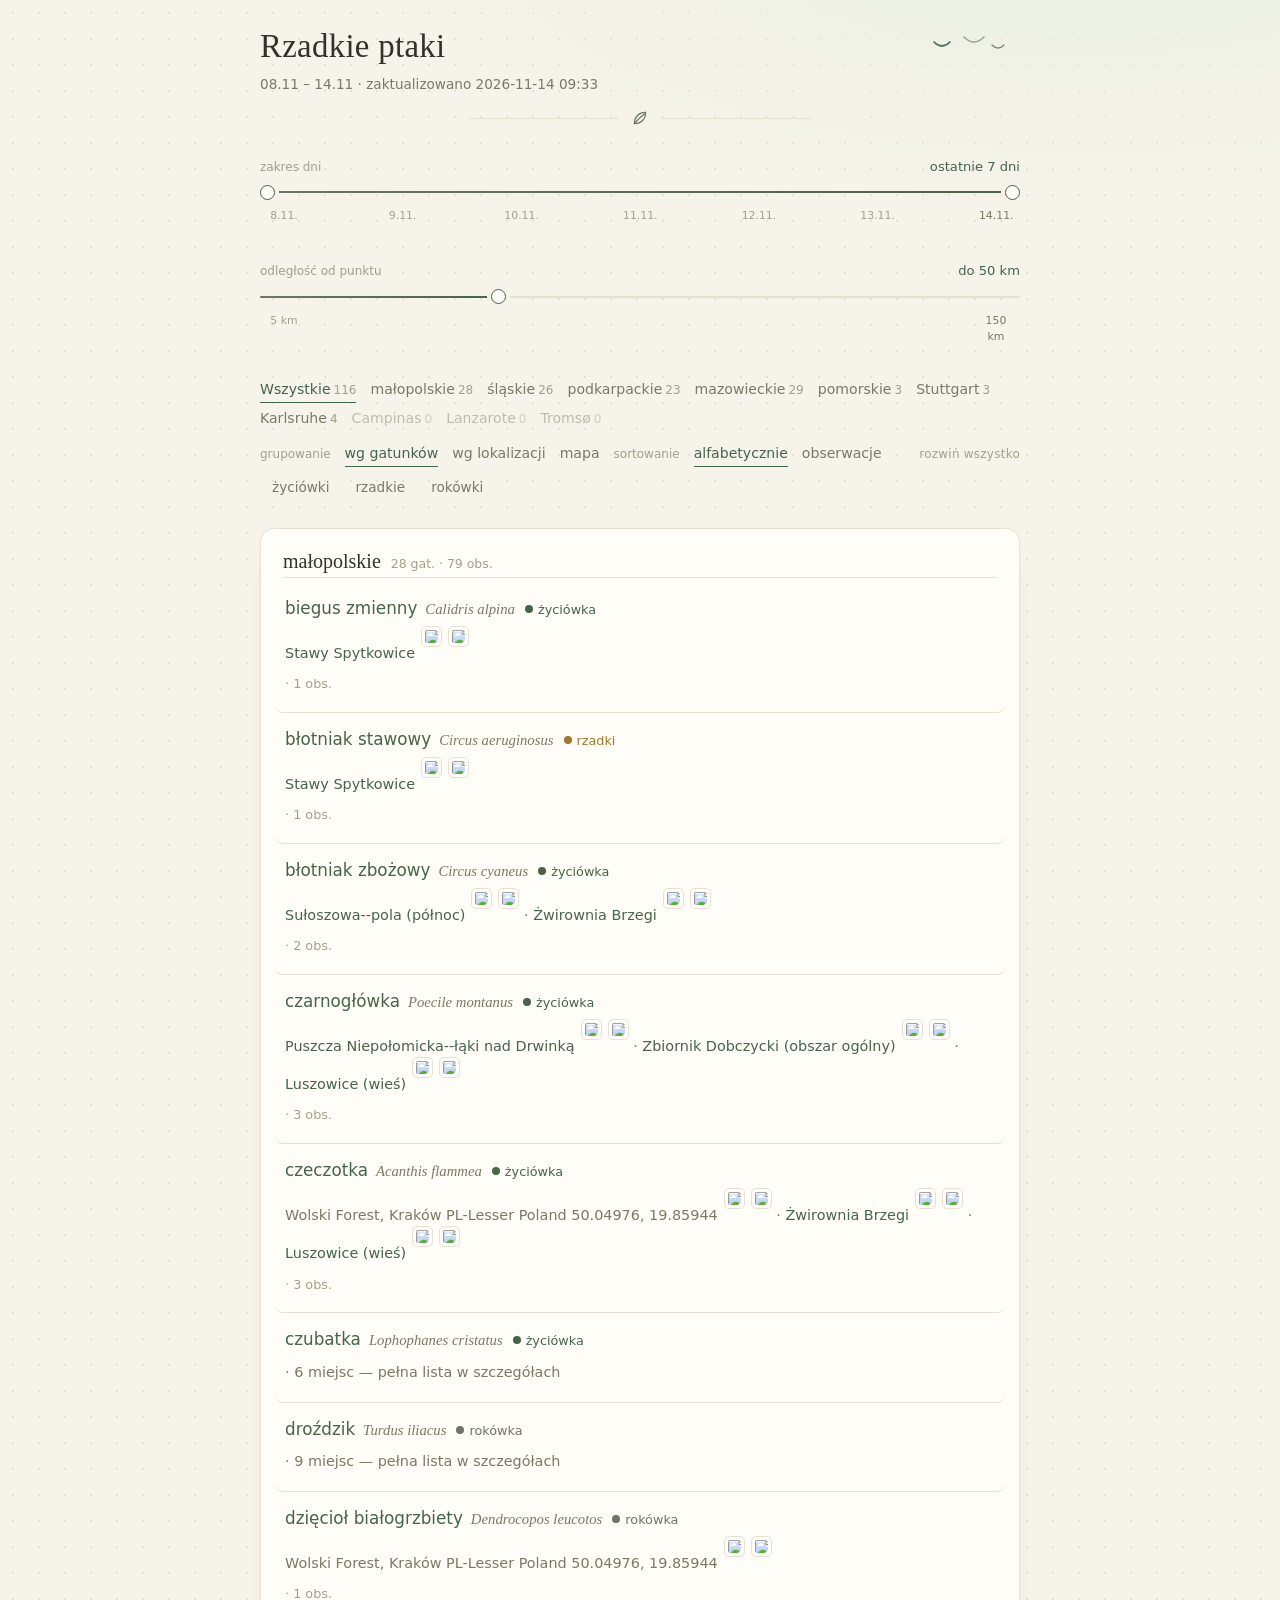
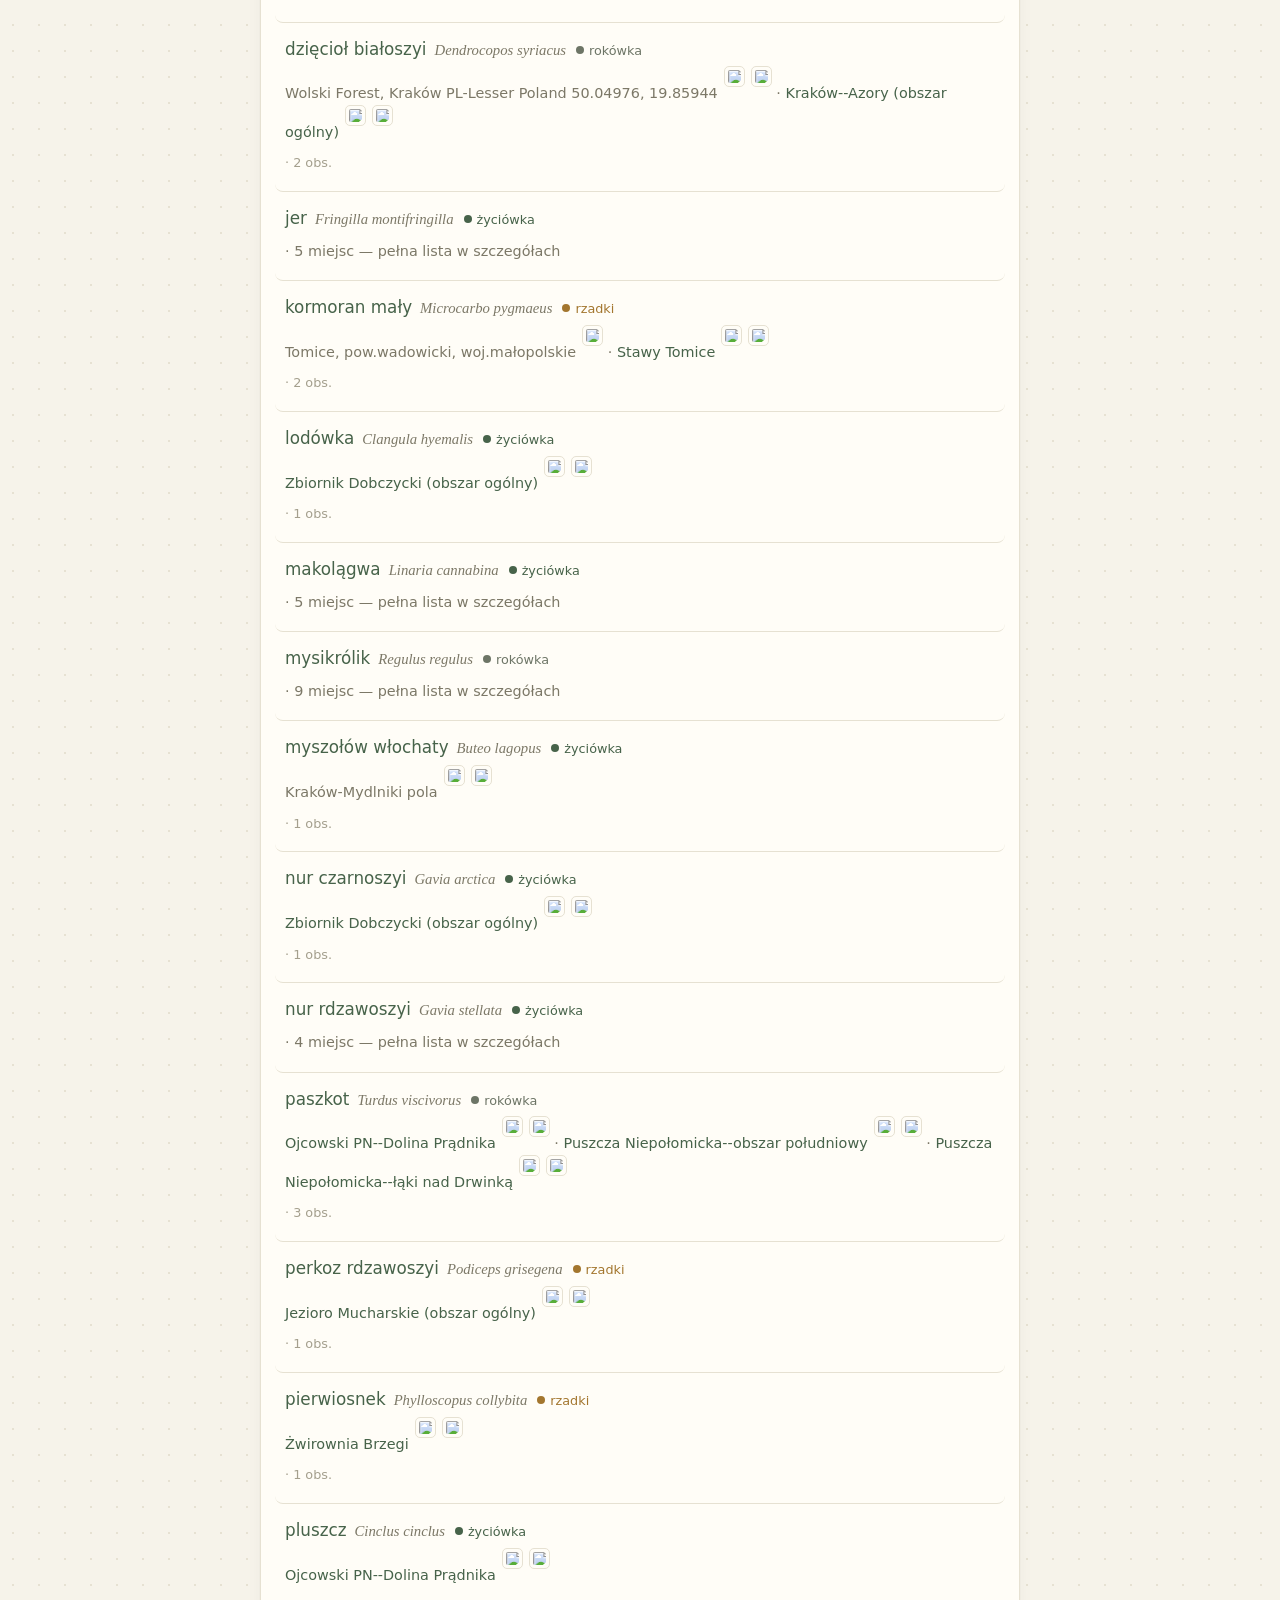
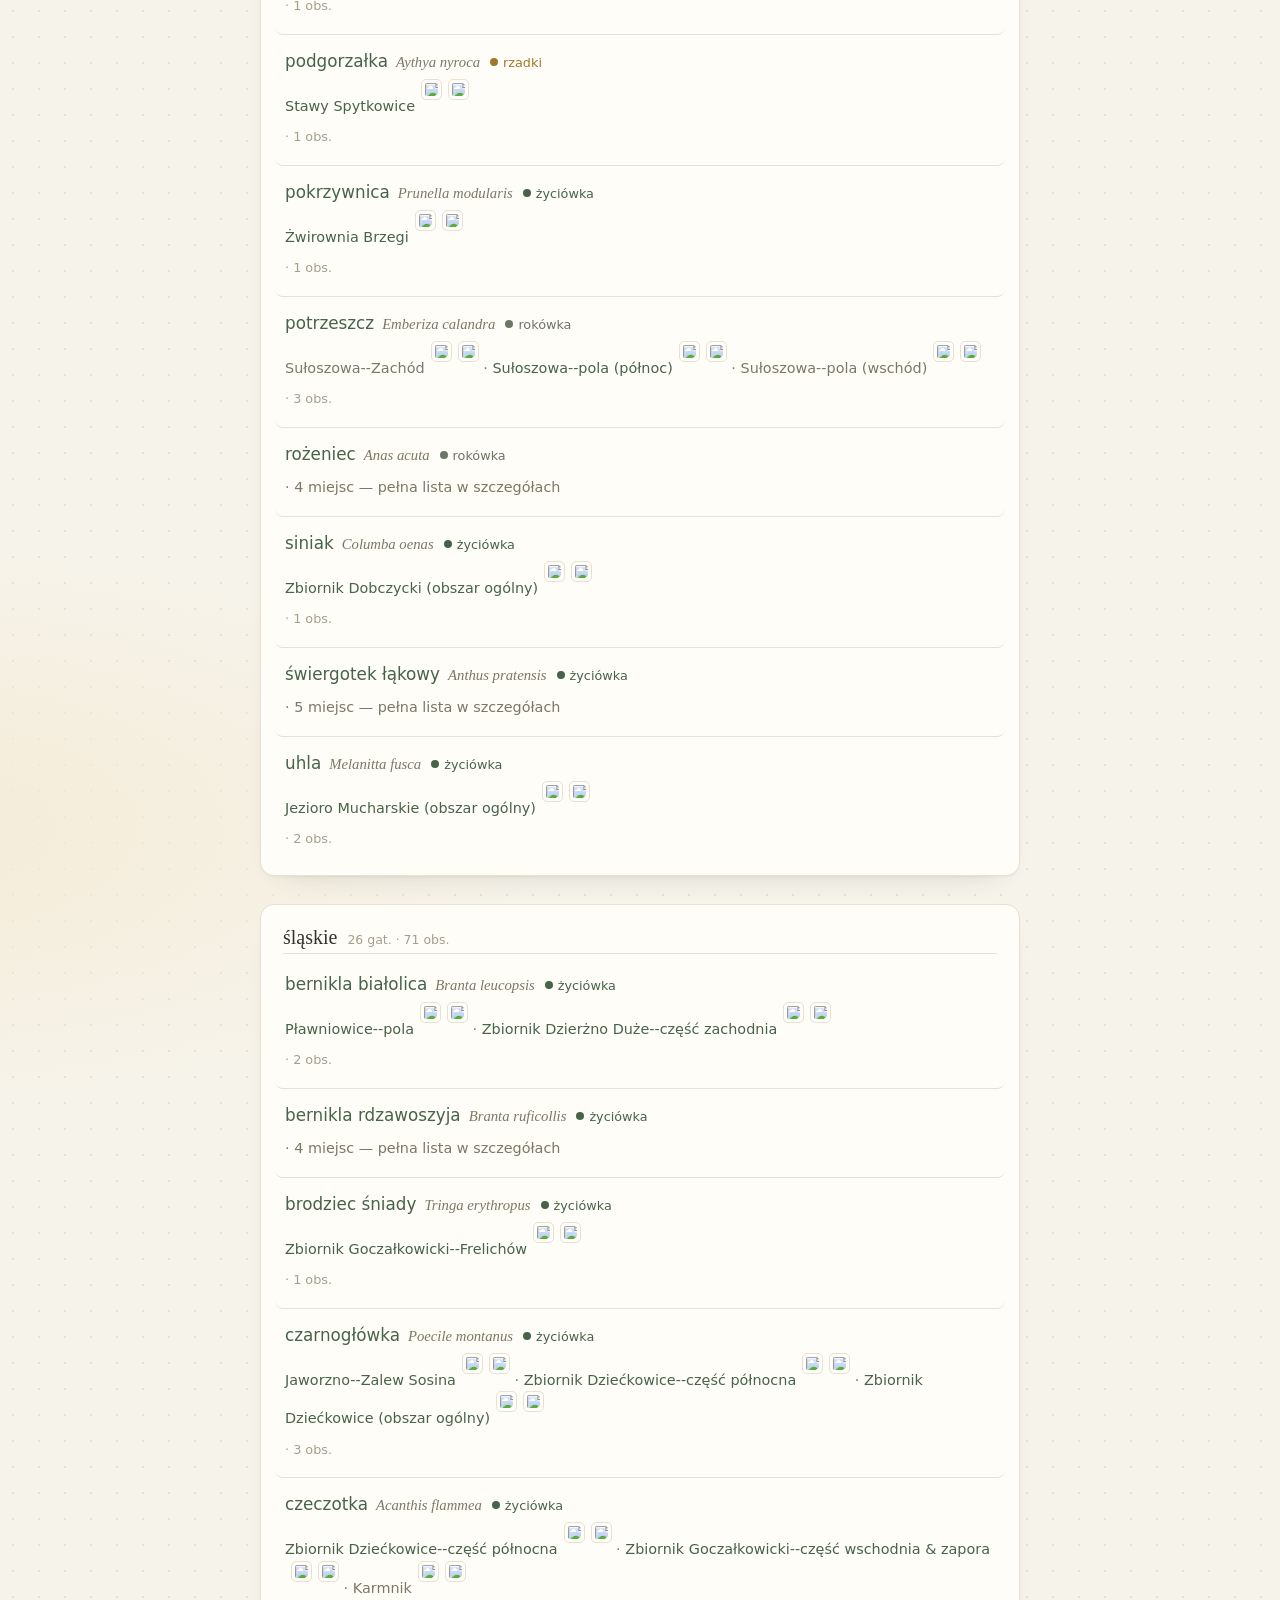
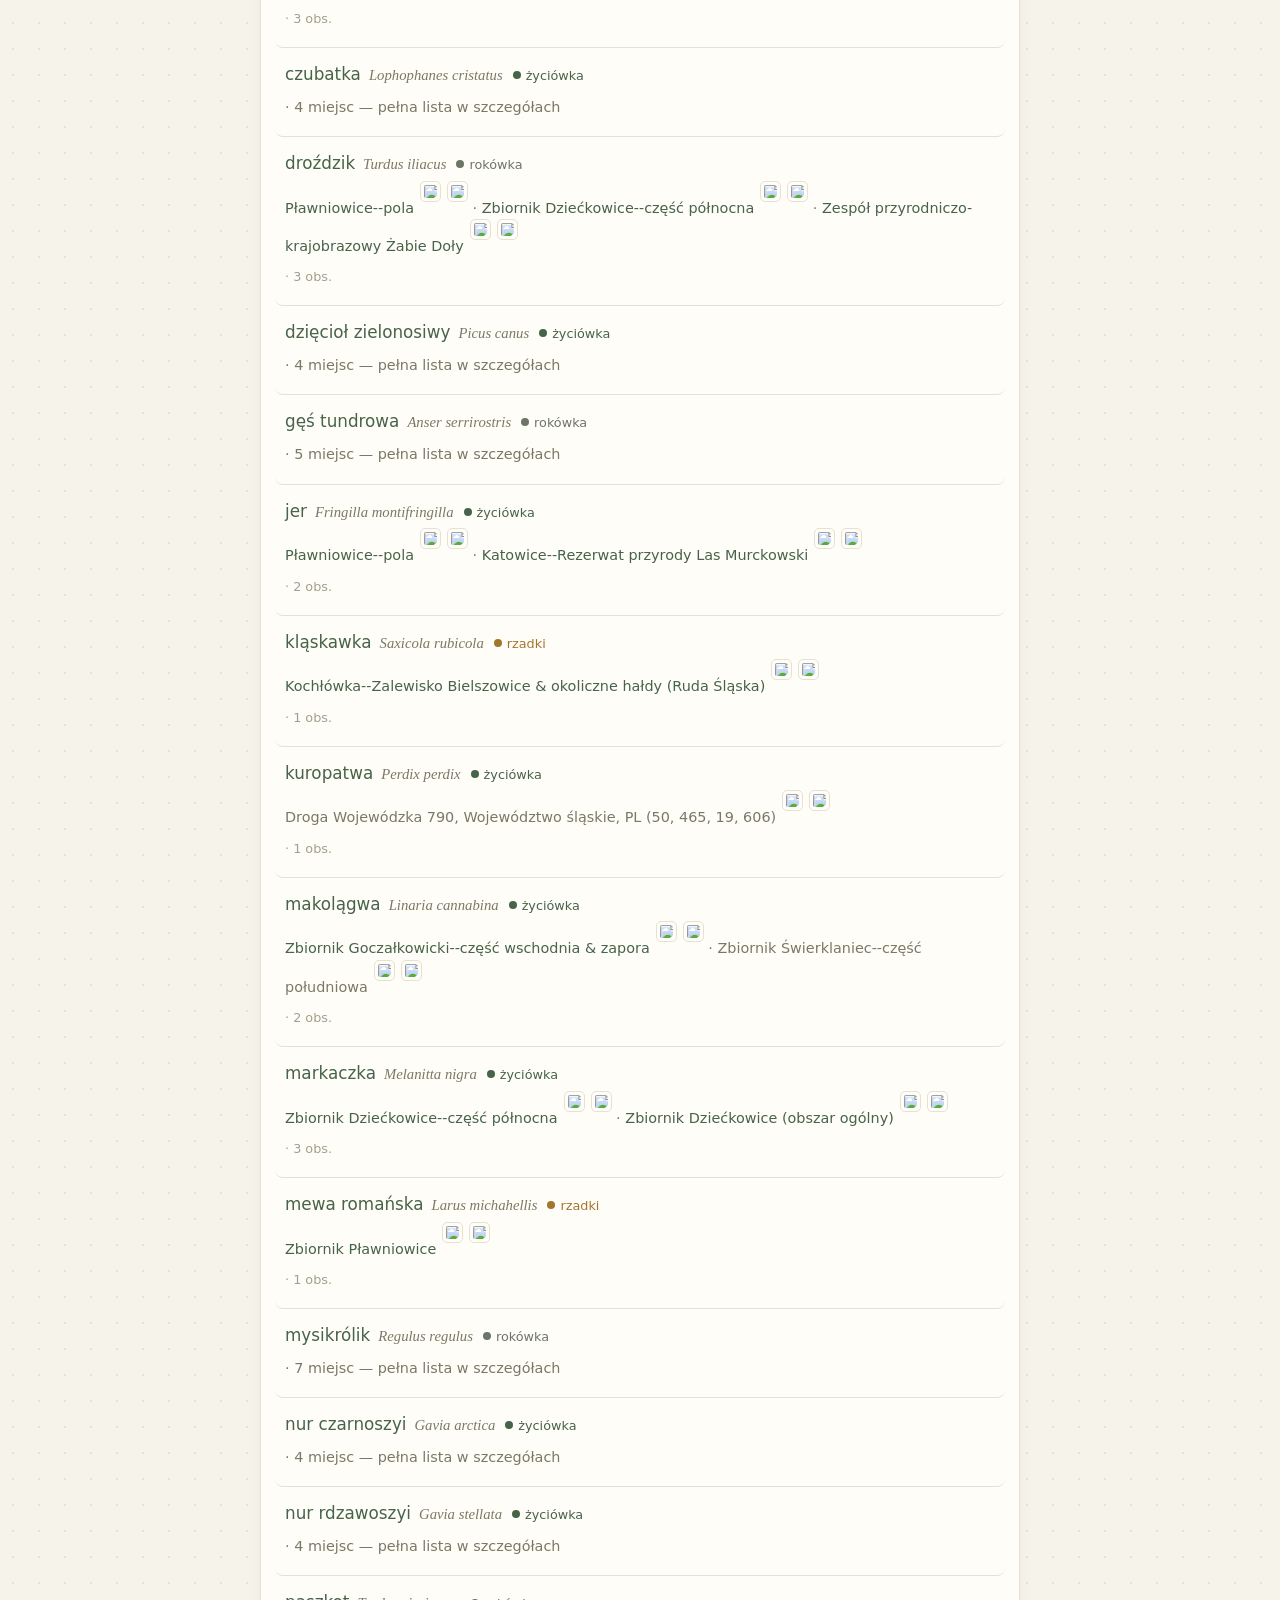
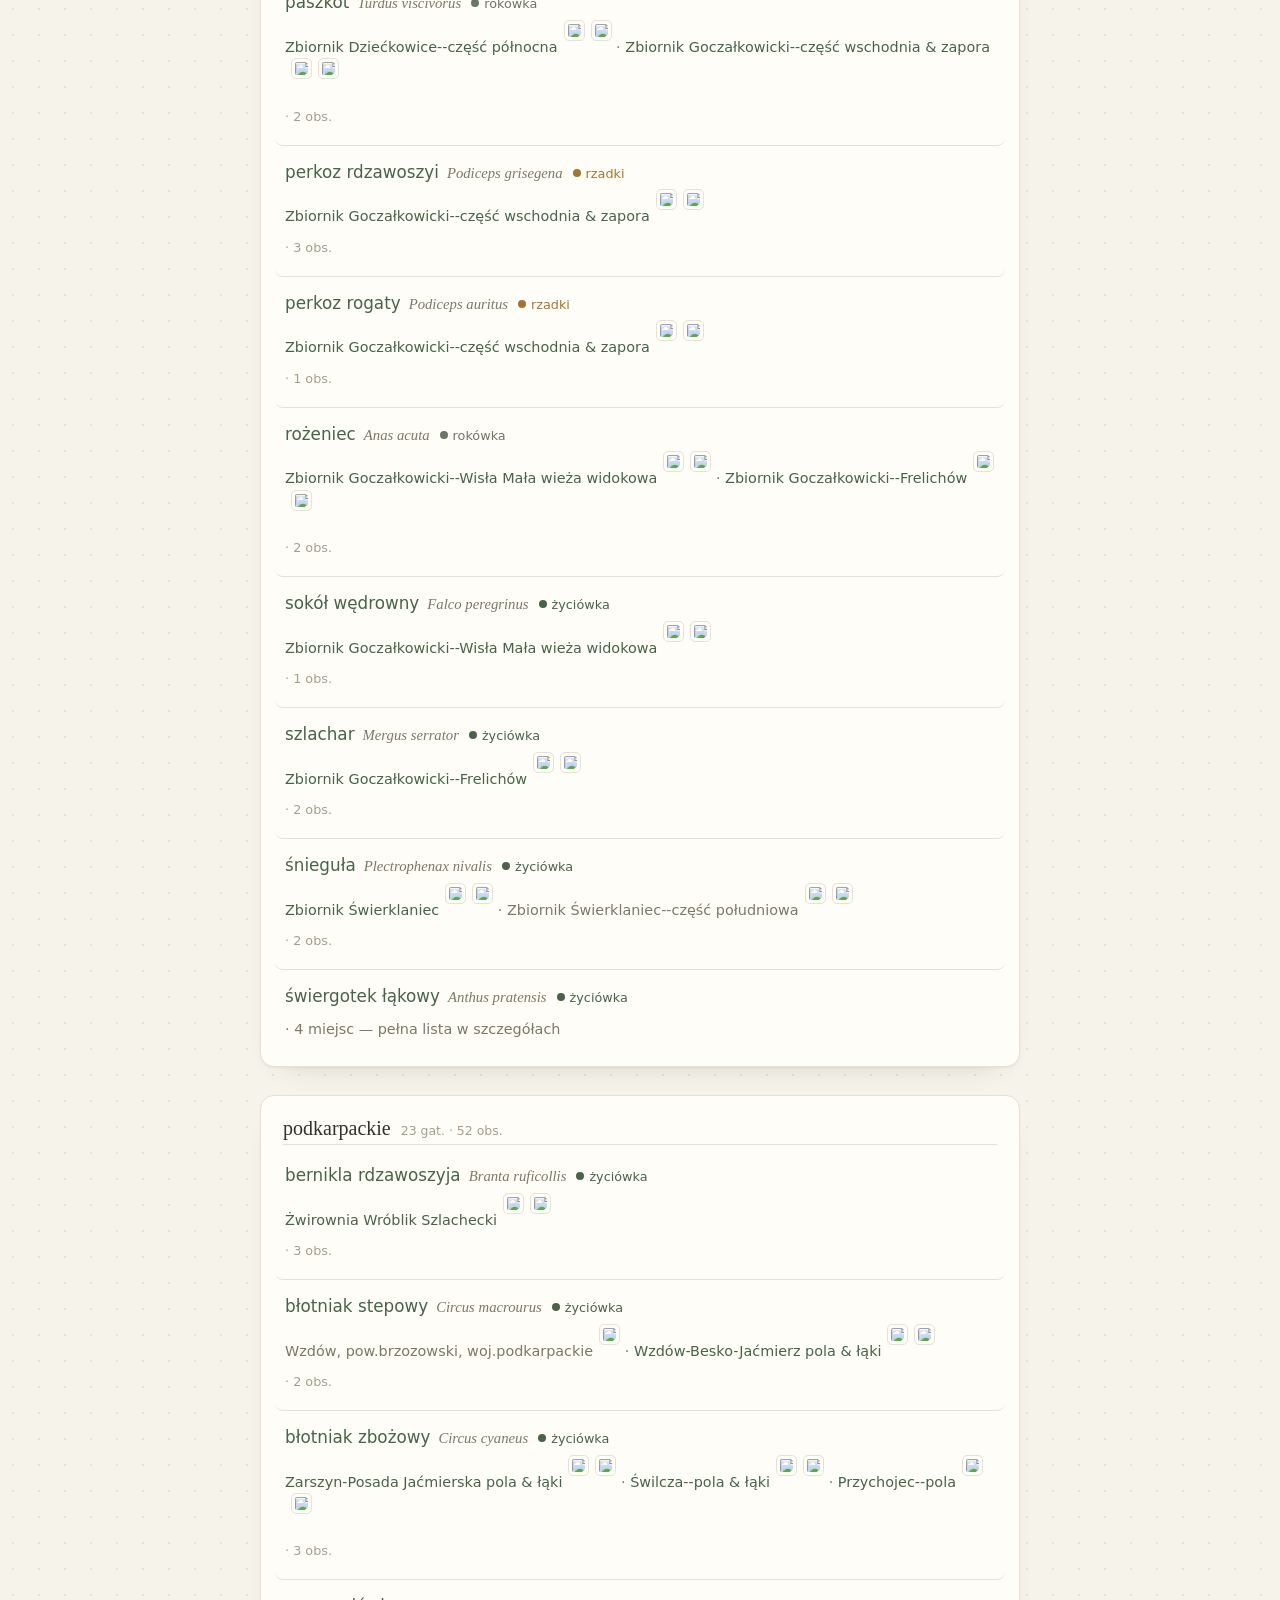
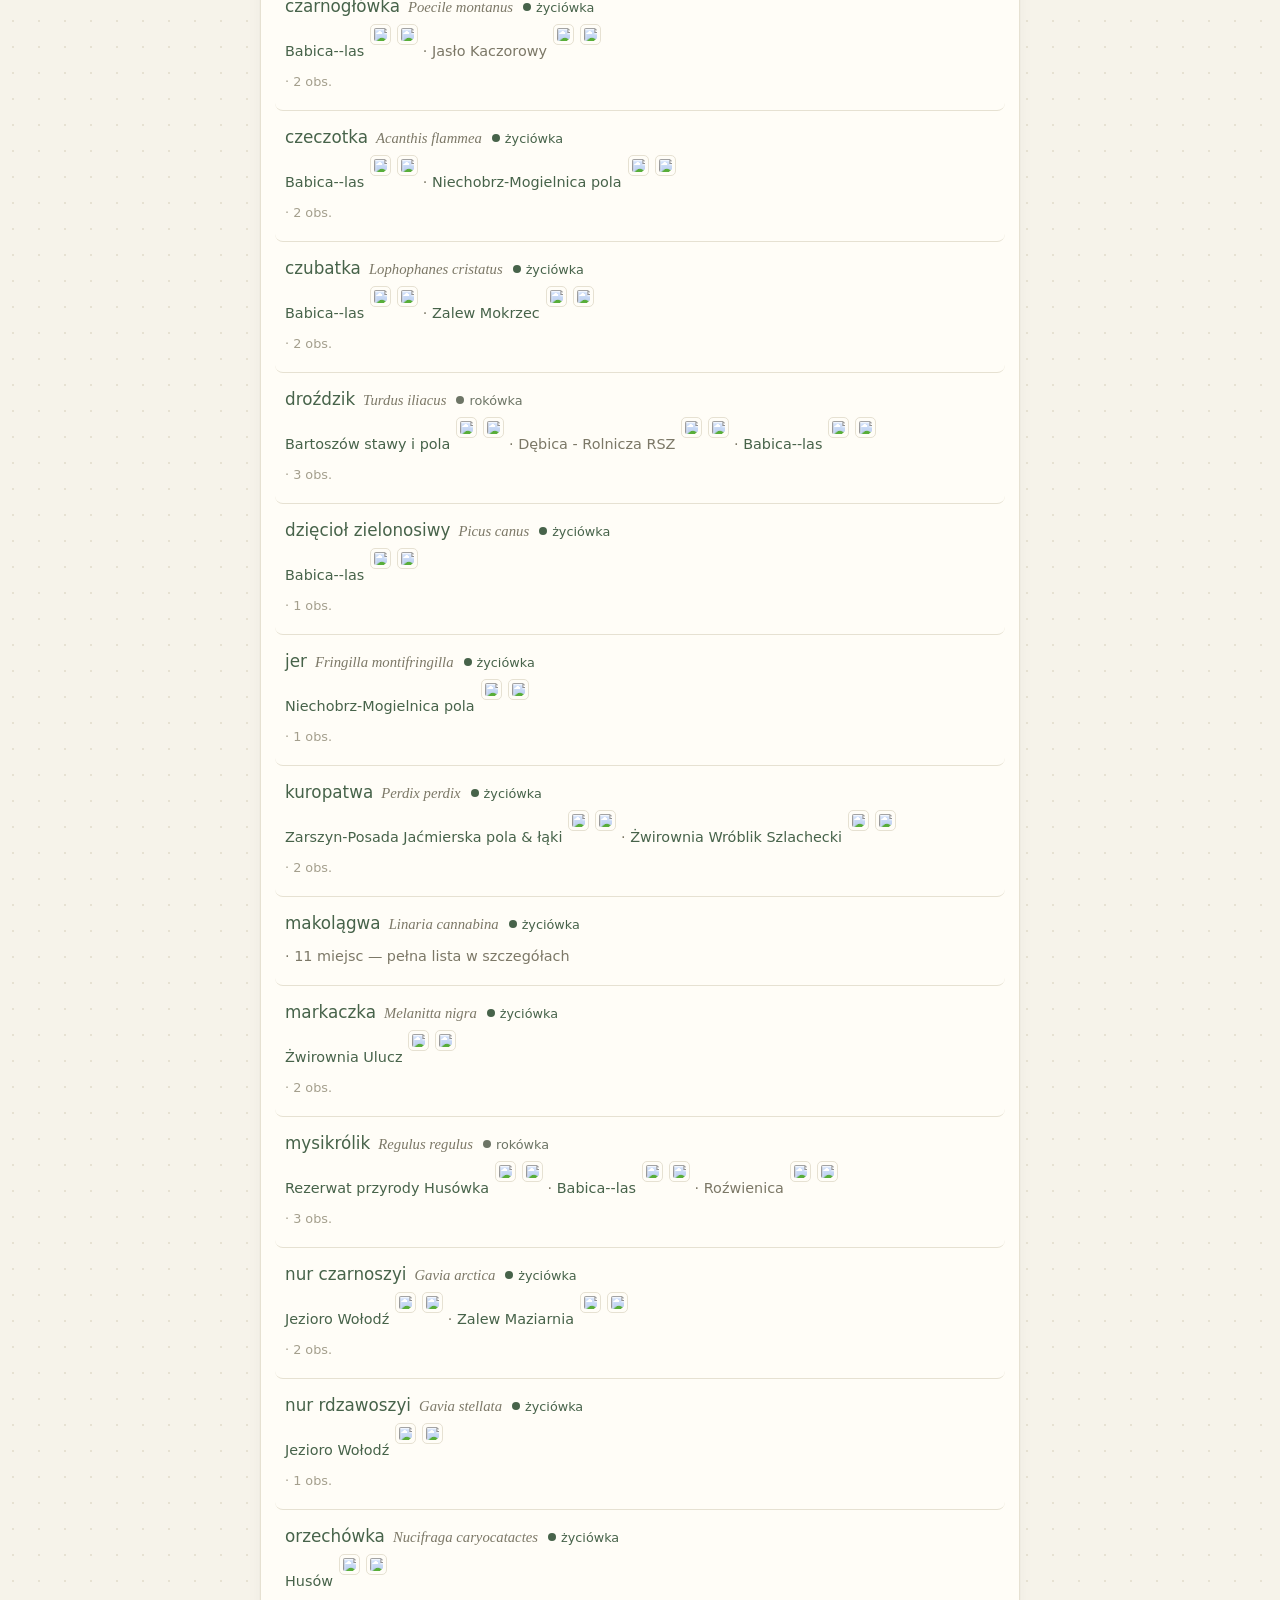
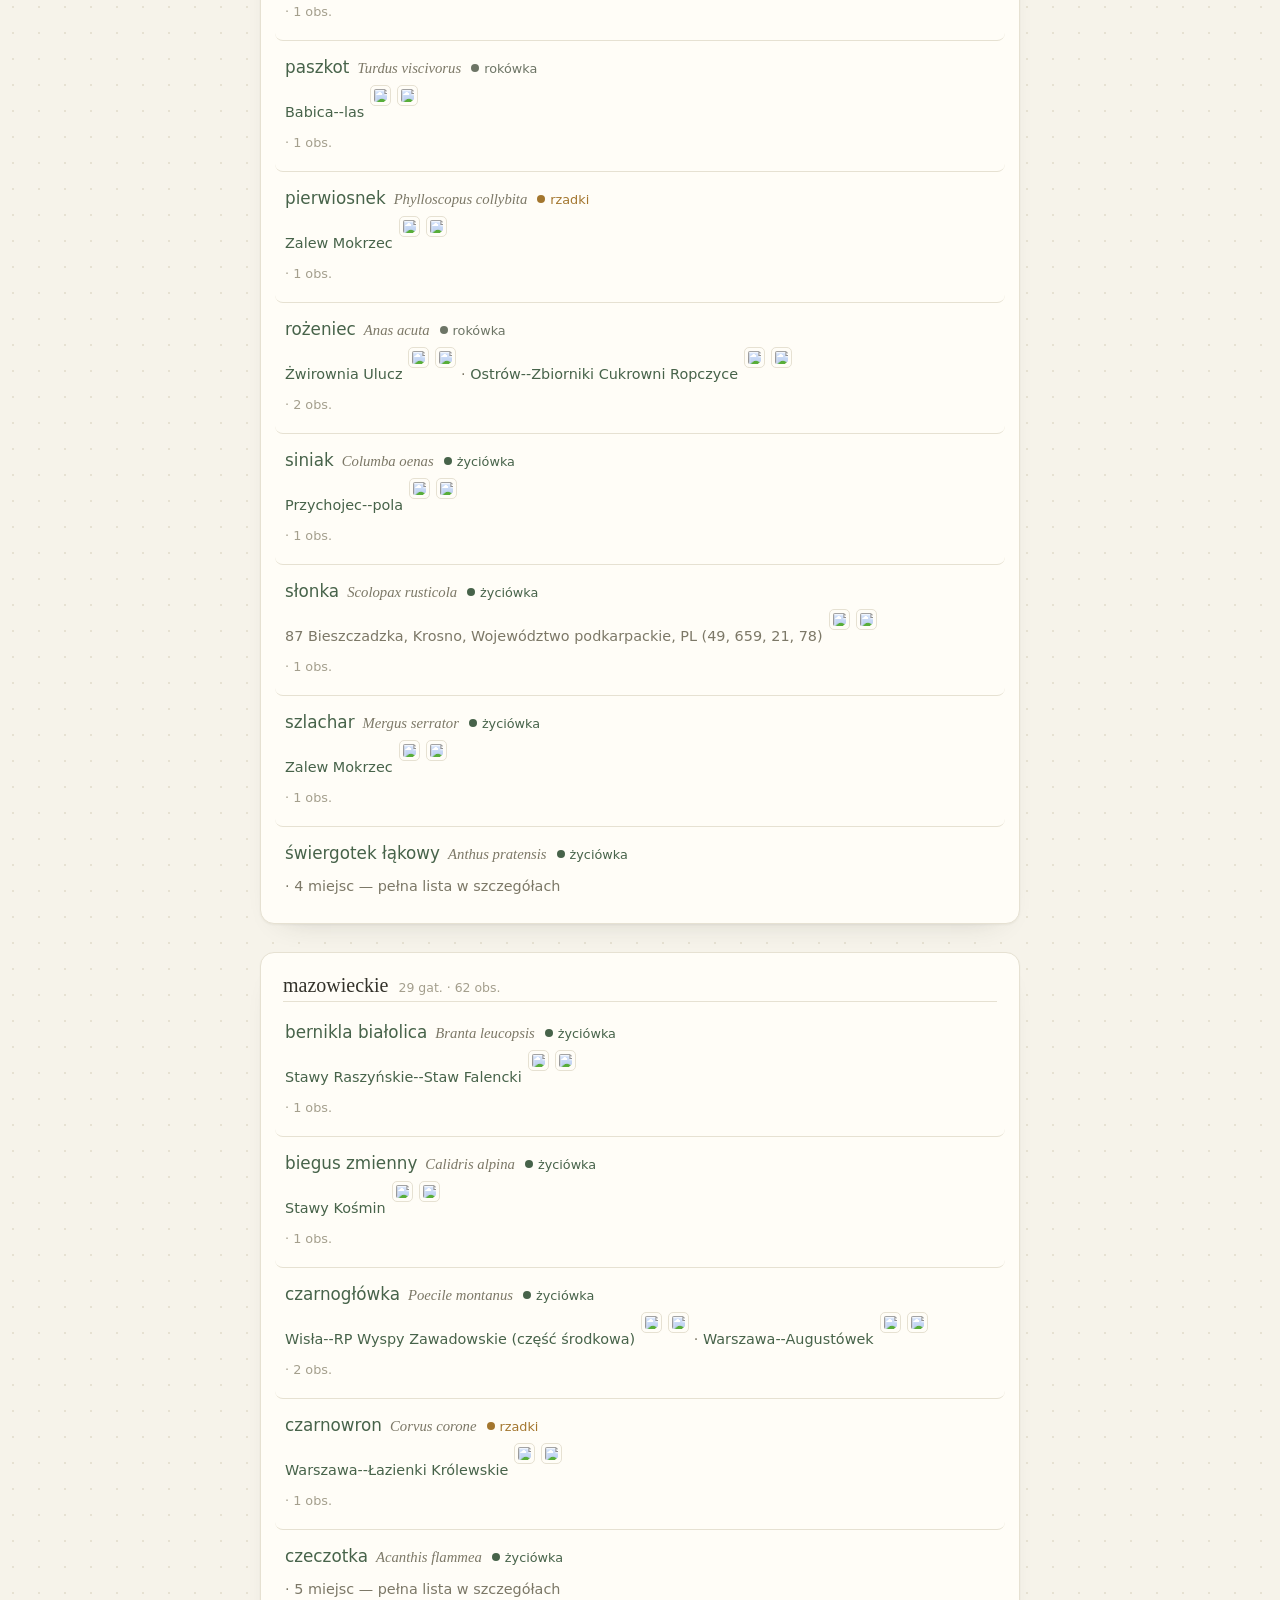
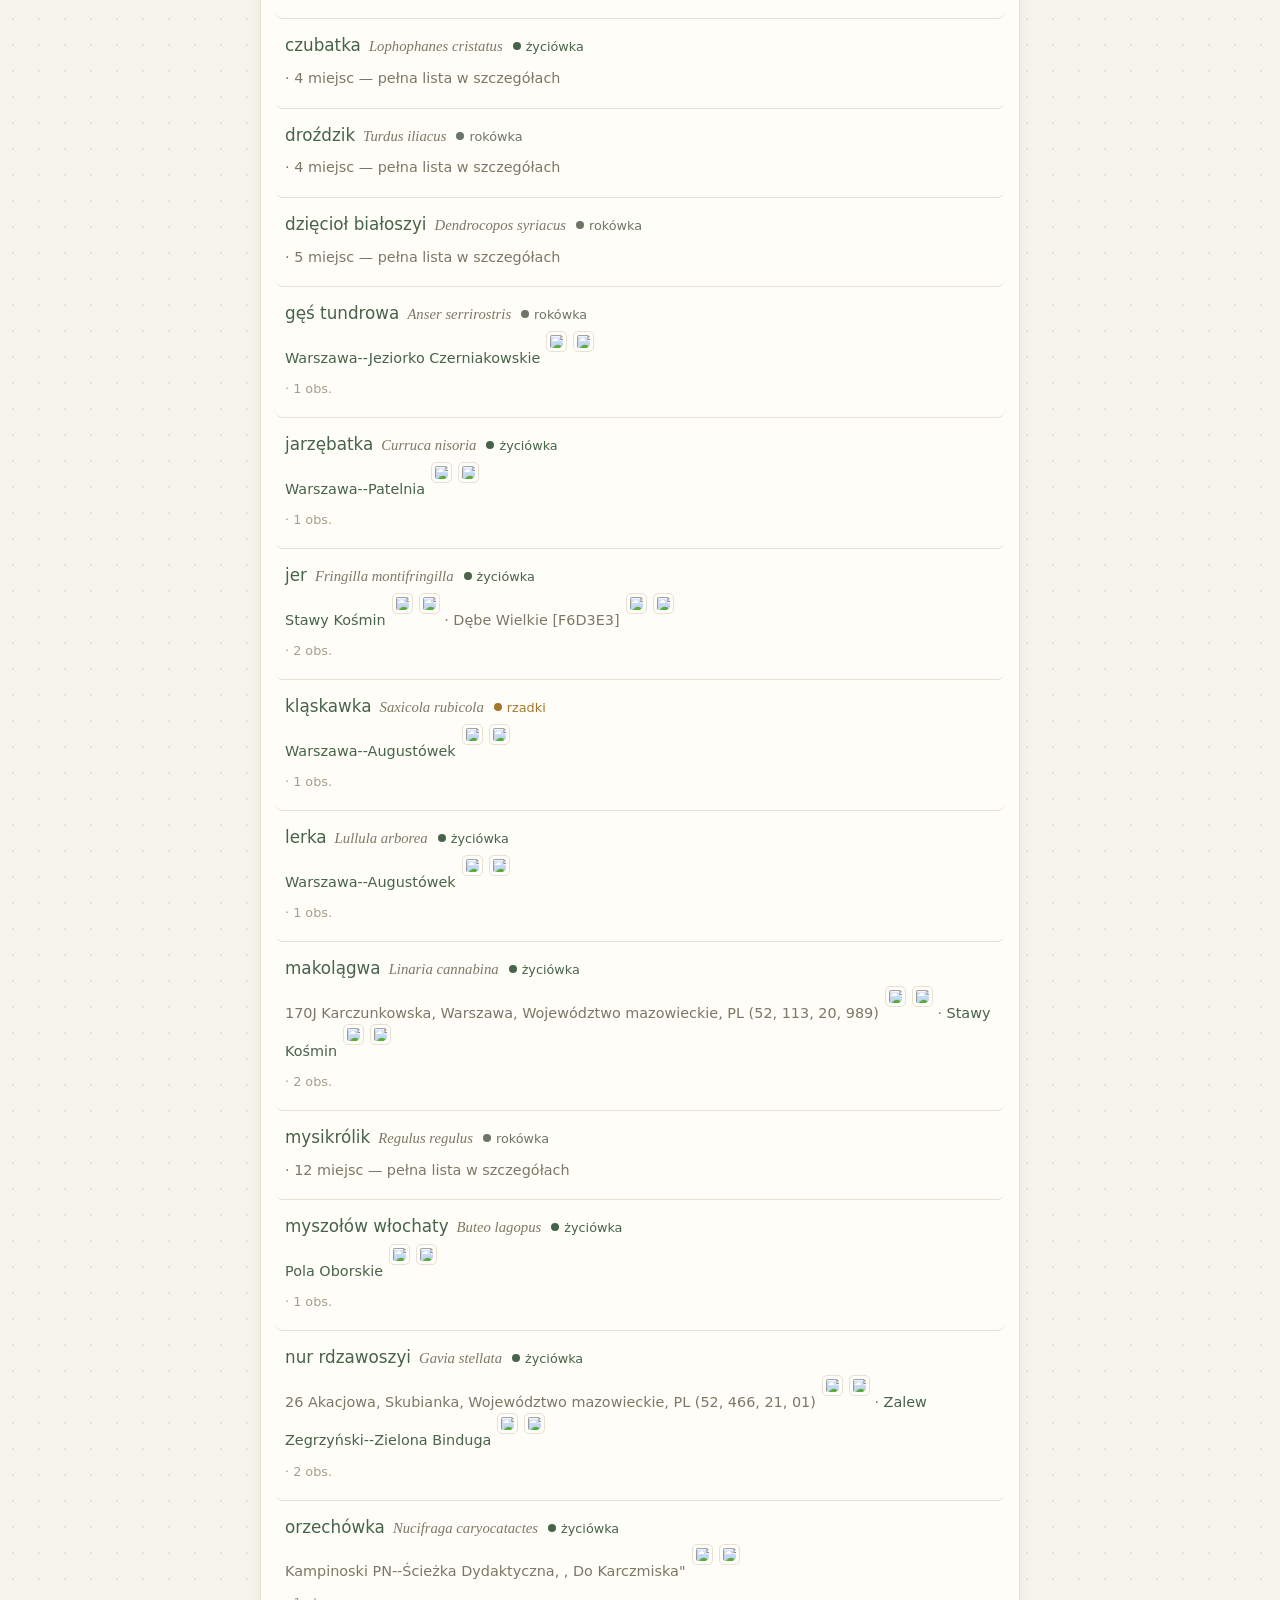
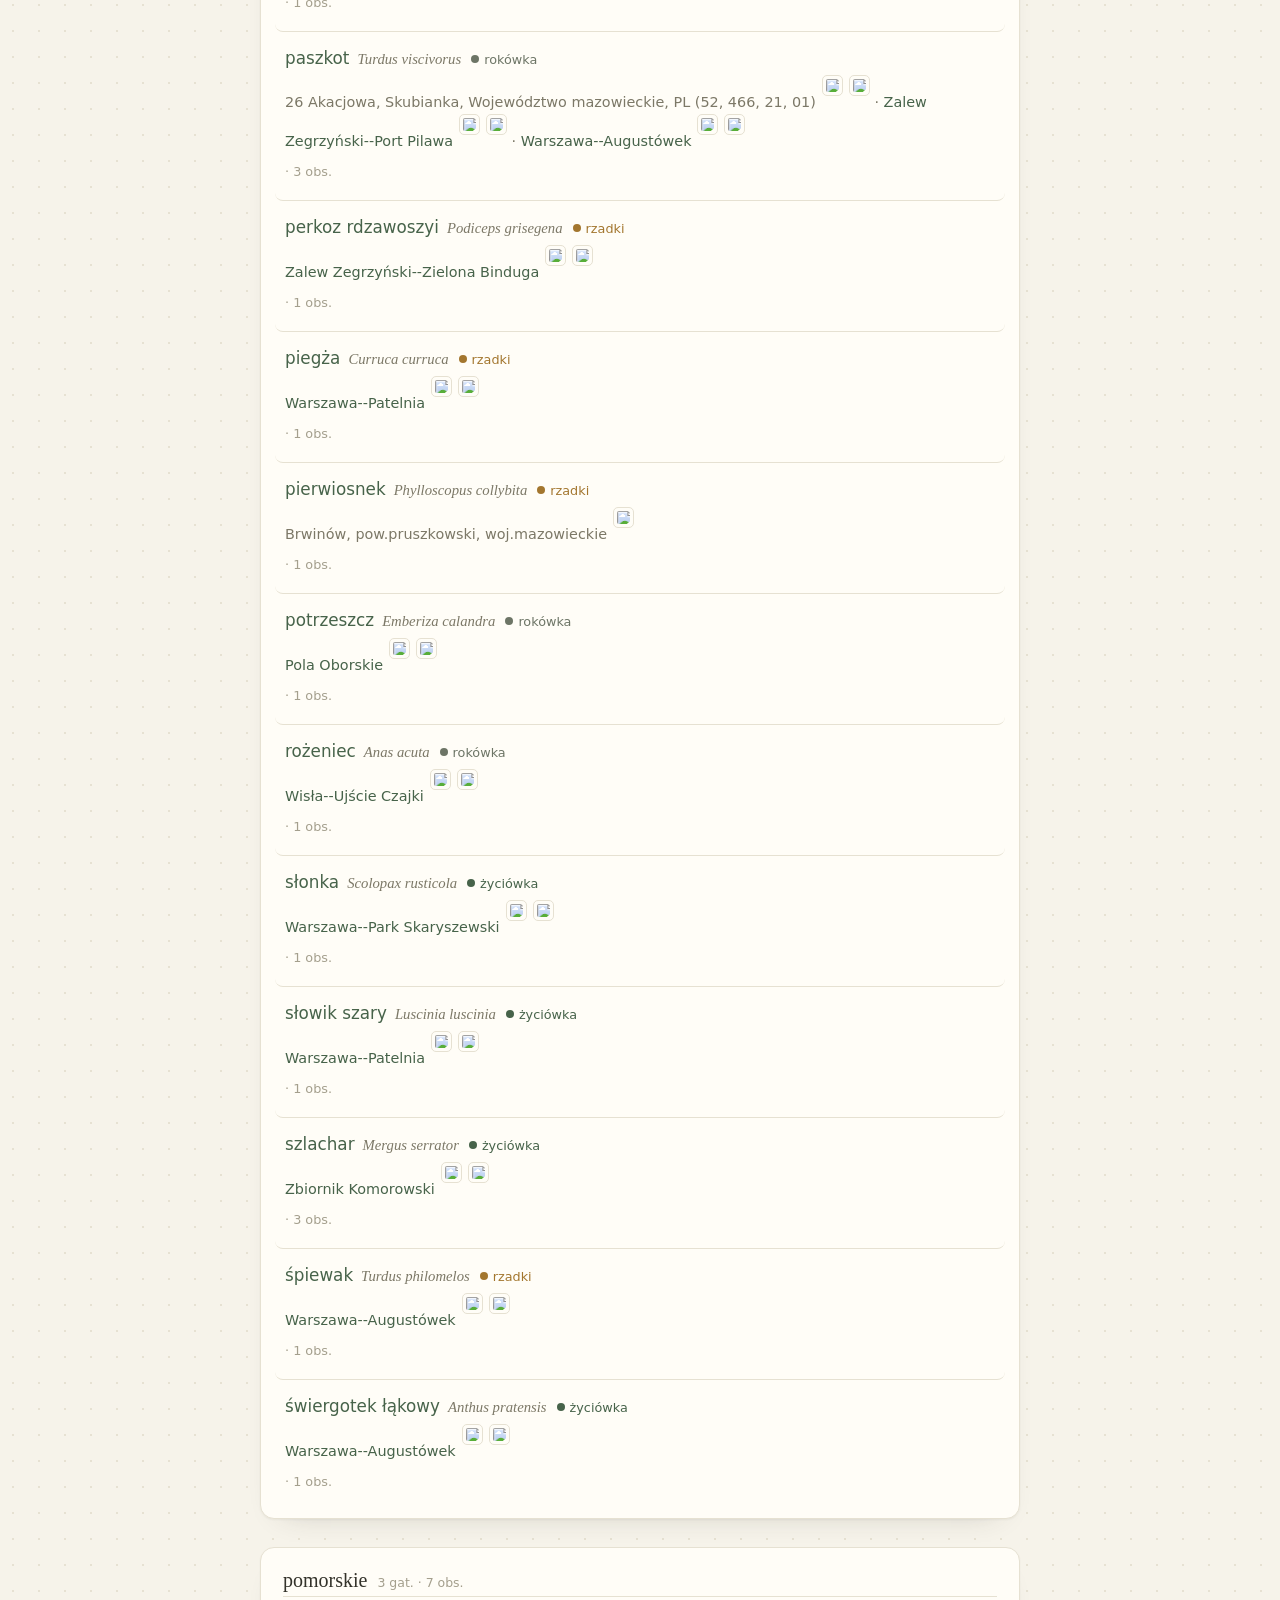
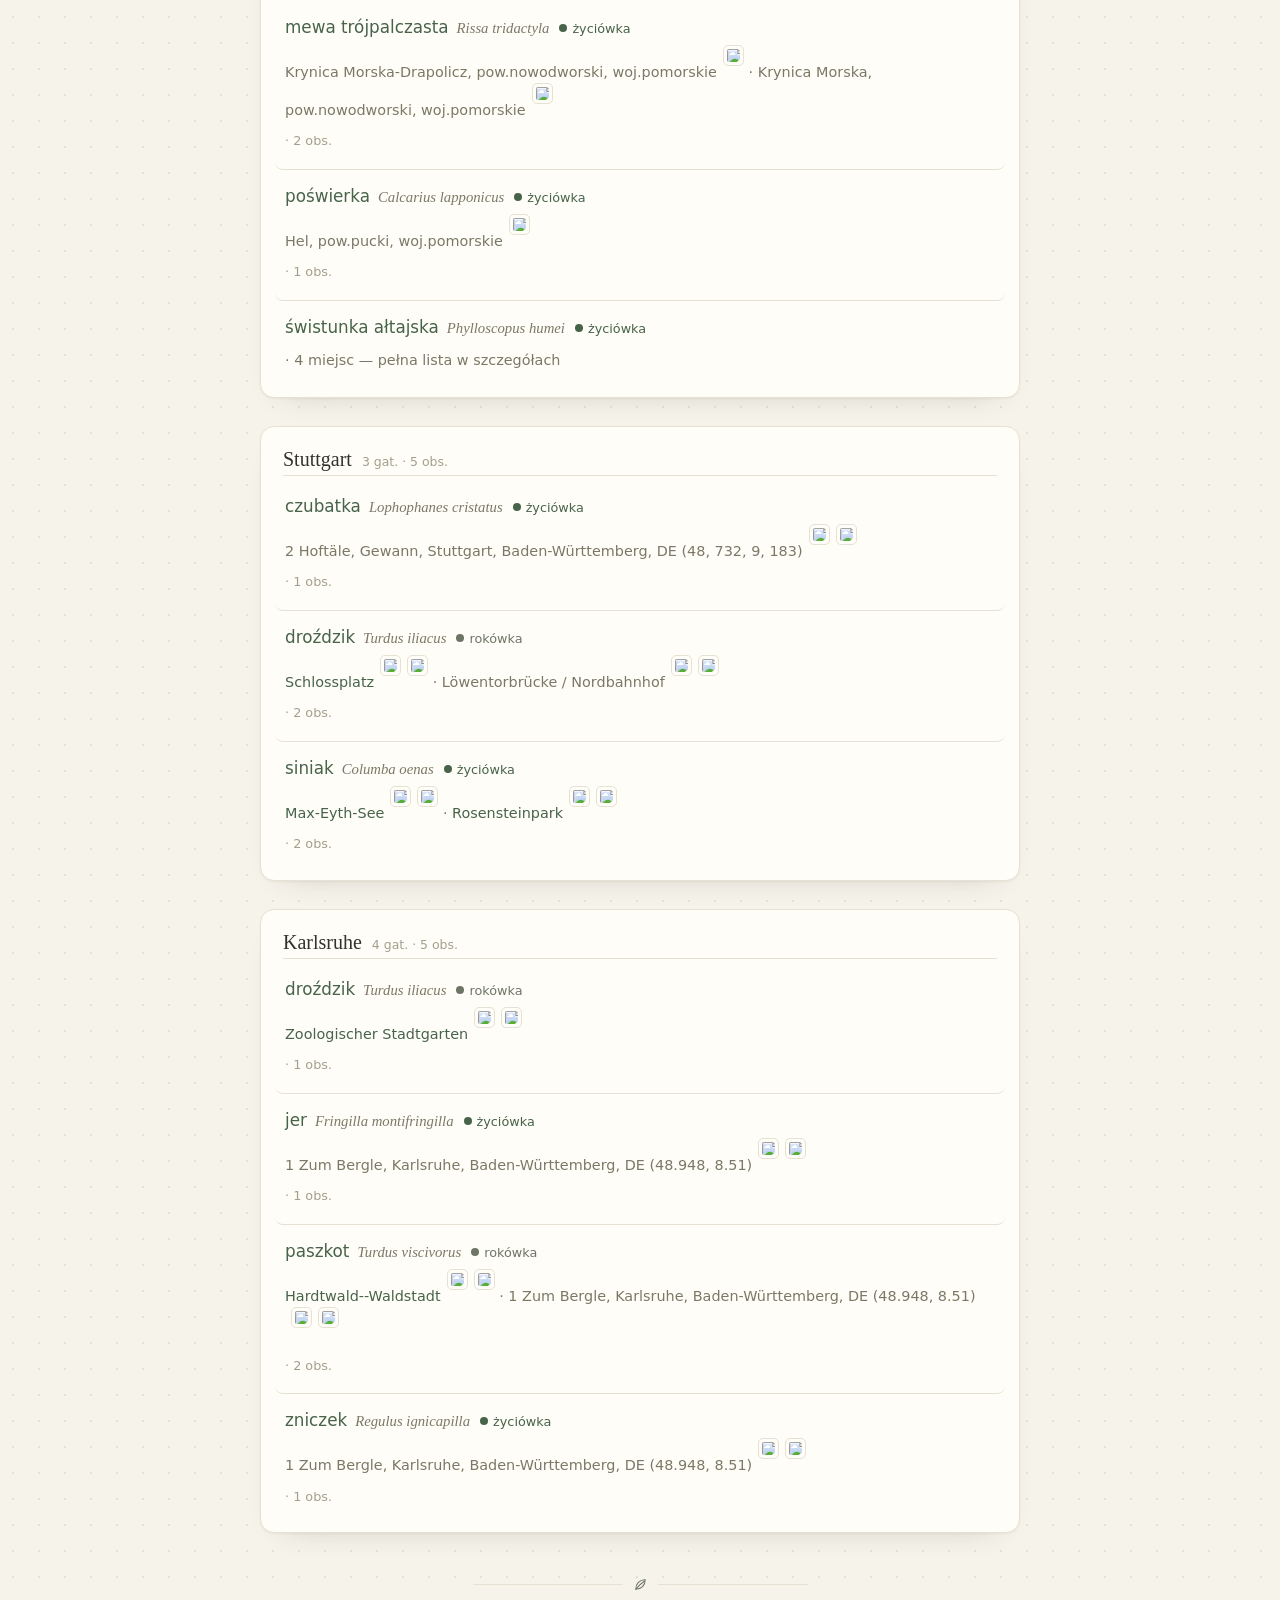
==== commit 69408b58: "Publish daily bird observations report (2026-11-14)" ====
--- a/raport-obserwacji/index.html
+++ b/raport-obserwacji/index.html
@@ -247,7 +247,7 @@
     Kafle mapy: OpenStreetMap · CARTO (Leaflet).
   </footer>
 </div>
-<script type="application/json" id="rp-data">{"v":1,"generated":"2026-11-13 09:12","today":"2026-11-13","from":"2026-11-07","regions":[{"n":"małopolskie","d":1,"p":"50.0298,19.9465"},{"n":"śląskie","d":0,"p":"50.2596,19.0188"},{"n":"podkarpackie","d":0,"p":"50.0046,22.0072"},{"n":"mazowieckie","d":0,"p":"52.2244,20.9889"},{"n":"pomorskie","d":0},{"n":"Stuttgart","d":0,"p":"48.8135,9.1693"},{"n":"Karlsruhe","d":0,"p":"49.0034,8.4022"},{"n":"Campinas","d":0},{"n":"Lanzarote","d":0},{"n":"Tromsø","d":0}],"stale":[],"groups":[{"r":"małopolskie","pl":"czeczotka","en":"Redpoll","la":"Acanthis flammea","u":"https://ebird.org/species/redpol1/PL-MA","v":"Lifer","ny":1,"obs":[{"d":"2026-11-11","l":"Wolski Forest, Kraków PL-Lesser Poland 50.04976, 19.85944","lu":null,"c":"https://ebird.org/checklist/S409676204","gm":"https://www.google.com/maps?q=50.049761,19.859444","om":"https://omaps.app/s4H4J_ZD7p/Wolski_Forest%2C_Krak%C3%B3w_PL-Lesser_Poland_50.04976%2C_19.85944","t":"Lifer","n":0},{"d":"2026-11-11","l":"Żwirownia Brzegi","lu":"https://ebird.org/species/redpol1/L8271201","c":"https://ebird.org/checklist/S409670093","gm":"https://www.google.com/maps?q=50.02968,20.07706","om":"https://omaps.app/s4H4YPnREW/%C5%BBwirownia_Brzegi","t":"Lifer","n":0},{"d":"2026-11-10","l":"Luszowice (wieś)","lu":"https://ebird.org/species/redpol1/L28516747","c":"https://ebird.org/checklist/S409426188","gm":"https://www.google.com/maps?q=50.17405,19.40254","om":"https://omaps.app/s4Hty2qNVf/Luszowice_%28wie%C5%9B%29","t":"Lifer","n":0}]},{"r":"małopolskie","pl":"jer","en":"Brambling","la":"Fringilla montifringilla","u":"https://ebird.org/species/brambl/PL-MA","v":"Lifer","ny":1,"obs":[{"d":"2026-11-12","l":"Żwirownia Brzegi","lu":"https://ebird.org/species/brambl/L8271201","c":"https://ebird.org/checklist/S409892310","gm":"https://www.google.com/maps?q=50.02968,20.07706","om":"https://omaps.app/s4H4YPnREW/%C5%BBwirownia_Brzegi","t":"Lifer","n":1},{"d":"2026-11-11","l":"Puszcza Niepołomicka--łąki nad Drwinką","lu":"https://ebird.org/species/brambl/L10789937","c":"https://ebird.org/checklist/S409702515","gm":"https://www.google.com/maps?q=50.0786935,20.4018465","om":"https://omaps.app/s4H5KhgLE1/Puszcza_Niepo%C5%82omicka--%C5%82%C4%85ki_nad_Drwink%C4%85","t":"Lifer","n":0},{"d":"2026-11-11","l":"Wolski Forest, Kraków PL-Lesser Poland 50.04976, 19.85944","lu":null,"c":"https://ebird.org/checklist/S409676204","gm":"https://www.google.com/maps?q=50.049761,19.859444","om":"https://omaps.app/s4H4J_ZD7p/Wolski_Forest%2C_Krak%C3%B3w_PL-Lesser_Poland_50.04976%2C_19.85944","t":"Lifer","n":0},{"d":"2026-11-10","l":"Las Zadroski","lu":"https://ebird.org/species/brambl/L18987309","c":"https://ebird.org/checklist/S409479589","gm":"https://www.google.com/maps?q=50.28687,19.76348","om":"https://omaps.app/s4H6Acfka_/Las_Zadroski","t":"Lifer","n":0},{"d":"2026-11-08","l":"Wisła--Zapora Łączany","lu":"https://ebird.org/species/brambl/L8254090","c":"https://ebird.org/checklist/S408964668","gm":"https://www.google.com/maps?q=49.9874979,19.5963058","om":"https://omaps.app/s4HtWf7w0K/Wis%C5%82a--Zapora_%C5%81%C4%85czany","t":"Lifer","n":0},{"d":"2026-11-07","l":"Wróblówka-Długopole--Żwirownia","lu":"https://ebird.org/species/brambl/L9134446","c":"https://ebird.org/checklist/S408550007","gm":"https://www.google.com/maps?q=49.4709301,19.8845743","om":"https://omaps.app/s4Hwmj_YAu/Wr%C3%B3bl%C3%B3wka-D%C5%82ugopole--%C5%BBwirownia","t":"Lifer","n":0},{"d":"2026-11-07","l":"Las Sokółka","lu":"https://ebird.org/species/brambl/L77218076","c":"https://ebird.org/checklist/S408532479","gm":"https://www.google.com/maps?q=49.9893,20.7288","om":"https://omaps.app/s4H5H0cGgK/Las_Sok%C3%B3%C5%82ka","t":"Lifer","n":0},{"d":"2026-11-07","l":"Wokowice-Bielcza pola","lu":"https://ebird.org/species/brambl/L68719489","c":"https://ebird.org/checklist/S408531847","gm":"https://www.google.com/maps?q=50.01157,20.71839","om":"https://omaps.app/s4H5NRczEX/Wokowice-Bielcza_pola","t":"Lifer","n":0}]},{"r":"małopolskie","pl":"myszołów włochaty","en":"Rough-legged Hawk","la":"Buteo lagopus","u":"https://ebird.org/species/rolhaw/PL-MA","v":"Lifer","ny":1,"obs":[{"d":"2026-11-09","l":"Kraków-Mydlniki pola","lu":null,"c":"https://ebird.org/checklist/S409233071","gm":"https://www.google.com/maps?q=50.0895179,19.847693","om":"https://omaps.app/s4H4L8wTDa/Krak%C3%B3w-Mydlniki_pola","t":"Lifer","n":0},{"d":"2026-11-07","l":"Lasek","lu":null,"c":"https://ebird.org/checklist/S408588757","gm":"https://www.google.com/maps?q=49.5136681,19.9753074","om":"https://omaps.app/s4HwtmjwQc/Lasek","t":"Lifer","n":0}]},{"r":"małopolskie","pl":"makolągwa","en":"Eurasian Linnet","la":"Linaria cannabina","u":"https://ebird.org/species/eurlin1/PL-MA","v":"Lifer","ny":1,"obs":[{"d":"2026-11-12","l":"Żwirownia Brzegi","lu":"https://ebird.org/species/eurlin1/L8271201","c":"https://ebird.org/checklist/S409892310","gm":"https://www.google.com/maps?q=50.02968,20.07706","om":"https://omaps.app/s4H4YPnREW/%C5%BBwirownia_Brzegi","t":"Lifer","n":1},{"d":"2026-11-11","l":"Zbiornik Dobczycki (obszar ogólny)","lu":"https://ebird.org/species/eurlin1/L6529661","c":"https://ebird.org/checklist/S409671417","gm":"https://www.google.com/maps?q=49.8667306,20.0475917","om":"https://omaps.app/s4Hy4i-jxH/Zbiornik_Dobczycki_%28obszar_og%C3%B3lny%29","t":"Lifer","n":0},{"d":"2026-11-11","l":"Brzegi III, Małopolskie, PL (50, 028, 20, 074)","lu":null,"c":"https://ebird.org/checklist/S409664018","gm":"https://www.google.com/maps?q=50.0280753,20.0743107","om":"https://omaps.app/s4H4YPJzMx/Brzegi_III%2C_Ma%C5%82opolskie%2C_PL_%2850%2C_028%2C_20%2C_074%29","t":"Lifer","n":0},{"d":"2026-11-10","l":"Sułoszowa--Zachód","lu":null,"c":"https://ebird.org/checklist/S409479382","gm":"https://www.google.com/maps?q=50.2873459,19.6916813","om":"https://omaps.app/s4H6AIlIEc/Su%C5%82oszowa--Zach%C3%B3d","t":"Lifer","n":0},{"d":"2026-11-10","l":"Sułoszowa--pola (wschód)","lu":null,"c":"https://ebird.org/checklist/S409480056","gm":"https://www.google.com/maps?q=50.2755585,19.7480418","om":"https://omaps.app/s4H6ARaAzn/Su%C5%82oszowa--pola_%28wsch%C3%B3d%29","t":"Lifer","n":0},{"d":"2026-11-09","l":"Wróblówka-Długopole--Żwirownia","lu":"https://ebird.org/species/eurlin1/L9134446","c":"https://ebird.org/checklist/S409241264","gm":"https://www.google.com/maps?q=49.4709301,19.8845743","om":"https://omaps.app/s4Hwmj_YAu/Wr%C3%B3bl%C3%B3wka-D%C5%82ugopole--%C5%BBwirownia","t":"Lifer","n":0},{"d":"2026-11-08","l":"Wokowice-Bielcza pola","lu":"https://ebird.org/species/eurlin1/L68719489","c":"https://ebird.org/checklist/S408940980","gm":"https://www.google.com/maps?q=50.01157,20.71839","om":"https://omaps.app/s4H5NRczEX/Wokowice-Bielcza_pola","t":"Lifer","n":0},{"d":"2026-11-07","l":"Zalew Bolesławski","lu":"https://ebird.org/species/eurlin1/L46055389","c":"https://ebird.org/checklist/S408578696","gm":"https://www.google.com/maps?q=50.2773733,19.5124317","om":"https://omaps.app/s4HvUAiypp/Zalew_Boles%C5%82awski","t":"Lifer","n":0},{"d":"2026-11-07","l":"Jezioro Chechelskie","lu":"https://ebird.org/species/eurlin1/L23468559","c":"https://ebird.org/checklist/S408574914","gm":"https://www.google.com/maps?q=50.1358461,19.4446006","om":"https://omaps.app/s4Htxp_hqg/Jezioro_Chechelskie","t":"Lifer","n":0}]},{"r":"małopolskie","pl":"nur rdzawoszyi","en":"Red-throated Loon","la":"Gavia stellata","u":"https://ebird.org/species/retloo/PL-MA","v":"Lifer","ny":1,"obs":[{"d":"2026-11-12","l":"Jezioro Mucharskie","lu":"https://ebird.org/species/retloo/L11627700","c":"https://ebird.org/checklist/S410007470","gm":"https://www.google.com/maps?q=49.8269703,19.527508","om":"https://omaps.app/s4Hn2pntdW/Jezioro_Mucharskie","t":"Lifer","n":1},{"d":"2026-11-12","l":"Żwirownia Brzegi","lu":"https://ebird.org/species/retloo/L8271201","c":"https://ebird.org/checklist/S409927510","gm":"https://www.google.com/maps?q=50.02968,20.07706","om":"https://omaps.app/s4H4YPnREW/%C5%BBwirownia_Brzegi","t":"Lifer","n":1},{"d":"2026-11-11","l":"Zbiornik Dobczycki (obszar ogólny)","lu":"https://ebird.org/species/retloo/L6529661","c":"https://ebird.org/checklist/S409671417","gm":"https://www.google.com/maps?q=49.8667306,20.0475917","om":"https://omaps.app/s4Hy4i-jxH/Zbiornik_Dobczycki_%28obszar_og%C3%B3lny%29","t":"Lifer","n":0},{"d":"2026-11-11","l":"Brzegi III, Małopolskie, PL (50, 028, 20, 074)","lu":null,"c":"https://ebird.org/checklist/S409664018","gm":"https://www.google.com/maps?q=50.0280753,20.0743107","om":"https://omaps.app/s4H4YPJzMx/Brzegi_III%2C_Ma%C5%82opolskie%2C_PL_%2850%2C_028%2C_20%2C_074%29","t":"Lifer","n":0},{"d":"2026-11-07","l":"Jezioro Czorsztyńskie--obszar Frydman-Maniowy","lu":"https://ebird.org/species/retloo/L14604594","c":"https://ebird.org/checklist/S408577558","gm":"https://www.google.com/maps?q=49.4589598,20.2327393","om":"https://omaps.app/s4Hw2LzomC/Jezioro_Czorszty%C5%84skie--obszar_Frydman-Maniowy","t":"Lifer","n":0}]},{"r":"małopolskie","pl":"świergotek łąkowy","en":"Meadow Pipit","la":"Anthus pratensis","u":"https://ebird.org/species/meapip1/PL-MA","v":"Lifer","ny":1,"obs":[{"d":"2026-11-12","l":"Żwirownia Brzegi","lu":"https://ebird.org/species/meapip1/L8271201","c":"https://ebird.org/checklist/S409892310","gm":"https://www.google.com/maps?q=50.02968,20.07706","om":"https://omaps.app/s4H4YPnREW/%C5%BBwirownia_Brzegi","t":"Lifer","n":1},{"d":"2026-11-11","l":"Zbiornik Dobczycki (obszar ogólny)","lu":"https://ebird.org/species/meapip1/L6529661","c":"https://ebird.org/checklist/S409671417","gm":"https://www.google.com/maps?q=49.8667306,20.0475917","om":"https://omaps.app/s4Hy4i-jxH/Zbiornik_Dobczycki_%28obszar_og%C3%B3lny%29","t":"Lifer","n":0},{"d":"2026-11-11","l":"Brzegi III, Małopolskie, PL (50, 028, 20, 074)","lu":null,"c":"https://ebird.org/checklist/S409664018","gm":"https://www.google.com/maps?q=50.0280753,20.0743107","om":"https://omaps.app/s4H4YPJzMx/Brzegi_III%2C_Ma%C5%82opolskie%2C_PL_%2850%2C_028%2C_20%2C_074%29","t":"Lifer","n":0},{"d":"2026-11-11","l":"Stawy Spytkowice","lu":"https://ebird.org/species/meapip1/L6659279","c":"https://ebird.org/checklist/S409655059","gm":"https://www.google.com/maps?q=50.0047016,19.4818765","om":"https://omaps.app/s4HtT7Ekru/Stawy_Spytkowice","t":"Lifer","n":0},{"d":"2026-11-10","l":"Sułoszowa--pola (północ)","lu":"https://ebird.org/species/meapip1/L11490634","c":"https://ebird.org/checklist/S409479546","gm":"https://www.google.com/maps?q=50.2819664,19.7304373","om":"https://omaps.app/s4H6AH1OJq/Su%C5%82oszowa--pola_%28p%C3%B3%C5%82noc%29","t":"Lifer","n":0},{"d":"2026-11-09","l":"Wróblówka-Długopole--Żwirownia","lu":"https://ebird.org/species/meapip1/L9134446","c":"https://ebird.org/checklist/S409241264","gm":"https://www.google.com/maps?q=49.4709301,19.8845743","om":"https://omaps.app/s4Hwmj_YAu/Wr%C3%B3bl%C3%B3wka-D%C5%82ugopole--%C5%BBwirownia","t":"Lifer","n":0},{"d":"2026-11-07","l":"Witów--pola","lu":"https://ebird.org/species/meapip1/L27897731","c":"https://ebird.org/checklist/S408655359","gm":"https://www.google.com/maps?q=49.3247231,19.8192885","om":"https://omaps.app/s4HwJPddze/Wit%C3%B3w--pola","t":"Lifer","n":0}]},{"r":"małopolskie","pl":"błotniak zbożowy","en":"Hen Harrier","la":"Circus cyaneus","u":"https://ebird.org/species/norhar1/PL-MA","v":"Lifer","ny":1,"obs":[{"d":"2026-11-10","l":"Sułoszowa--pola (północ)","lu":"https://ebird.org/species/norhar1/L11490634","c":"https://ebird.org/checklist/S409479546","gm":"https://www.google.com/maps?q=50.2819664,19.7304373","om":"https://omaps.app/s4H6AH1OJq/Su%C5%82oszowa--pola_%28p%C3%B3%C5%82noc%29","t":"Lifer","n":0},{"d":"2026-11-10","l":"Żwirownia Brzegi","lu":"https://ebird.org/species/norhar1/L8271201","c":"https://ebird.org/checklist/S409532532","gm":"https://www.google.com/maps?q=50.02968,20.07706","om":"https://omaps.app/s4H4YPnREW/%C5%BBwirownia_Brzegi","t":"Lifer","n":0}]},{"r":"małopolskie","pl":"nur czarnoszyi","en":"Arctic Loon","la":"Gavia arctica","u":"https://ebird.org/species/arcloo/PL-MA","v":"Lifer","ny":1,"obs":[{"d":"2026-11-11","l":"Żwirownia Brzegi","lu":"https://ebird.org/species/arcloo/L8271201","c":"https://ebird.org/checklist/S409673965","gm":"https://www.google.com/maps?q=50.02968,20.07706","om":"https://omaps.app/s4H4YPnREW/%C5%BBwirownia_Brzegi","t":"Lifer","n":0},{"d":"2026-11-11","l":"Zbiornik Dobczycki (obszar ogólny)","lu":"https://ebird.org/species/arcloo/L6529661","c":"https://ebird.org/checklist/S409671417","gm":"https://www.google.com/maps?q=49.8667306,20.0475917","om":"https://omaps.app/s4Hy4i-jxH/Zbiornik_Dobczycki_%28obszar_og%C3%B3lny%29","t":"Lifer","n":0}]},{"r":"małopolskie","pl":"pokrzywnica","en":"Dunnock","la":"Prunella modularis","u":"https://ebird.org/species/dunnoc1/PL-MA","v":"Lifer","ny":1,"obs":[{"d":"2026-11-11","l":"Żwirownia Brzegi","lu":"https://ebird.org/species/dunnoc1/L8271201","c":"https://ebird.org/checklist/S409670093","gm":"https://www.google.com/maps?q=50.02968,20.07706","om":"https://omaps.app/s4H4YPnREW/%C5%BBwirownia_Brzegi","t":"Lifer","n":0},{"d":"2026-11-07","l":"Zalew Bolesławski","lu":"https://ebird.org/species/dunnoc1/L46055389","c":"https://ebird.org/checklist/S408578696","gm":"https://www.google.com/maps?q=50.2773733,19.5124317","om":"https://omaps.app/s4HvUAiypp/Zalew_Boles%C5%82awski","t":"Lifer","n":0}]},{"r":"małopolskie","pl":"czubatka","en":"Crested Tit","la":"Lophophanes cristatus","u":"https://ebird.org/species/cretit2/PL-MA","v":"Lifer","ny":1,"obs":[{"d":"2026-11-12","l":"Jezioro Mucharskie","lu":"https://ebird.org/species/cretit2/L11627700","c":"https://ebird.org/checklist/S410007470","gm":"https://www.google.com/maps?q=49.8269703,19.527508","om":"https://omaps.app/s4Hn2pntdW/Jezioro_Mucharskie","t":"Lifer","n":1},{"d":"2026-11-12","l":"Ojcowski PN--Dolina Prądnika","lu":"https://ebird.org/species/cretit2/L7619024","c":"https://ebird.org/checklist/S409956097","gm":"https://www.google.com/maps?q=50.2113392,19.8316174","om":"https://omaps.app/s4H4pxi1wE/Ojcowski_PN--Dolina_Pr%C4%85dnika","t":"Lifer","n":1},{"d":"2026-11-12","l":"Puszcza Niepołomicka--obszar południowy","lu":"https://ebird.org/species/cretit2/L11650351","c":"https://ebird.org/checklist/S410004255","gm":"https://www.google.com/maps?q=50.0033932,20.353268","om":"https://omaps.app/s4H4X442tA/Puszcza_Niepo%C5%82omicka--obszar_po%C5%82udniowy","t":"Lifer","n":1},{"d":"2026-11-11","l":"Puszcza Niepołomicka--łąki nad Drwinką","lu":"https://ebird.org/species/cretit2/L10789937","c":"https://ebird.org/checklist/S409702515","gm":"https://www.google.com/maps?q=50.0786935,20.4018465","om":"https://omaps.app/s4H5KhgLE1/Puszcza_Niepo%C5%82omicka--%C5%82%C4%85ki_nad_Drwink%C4%85","t":"Lifer","n":0},{"d":"2026-11-11","l":"Las Okocimski","lu":null,"c":"https://ebird.org/checklist/S409695013","gm":"https://www.google.com/maps?q=49.926195,20.6678603","om":"https://omaps.app/s4H5FBpdIi/Las_Okocimski","t":"Lifer","n":0},{"d":"2026-11-10","l":"Wieliczka--Osiedle Zadory","lu":"https://ebird.org/species/cretit2/L43915884","c":"https://ebird.org/checklist/S409443367","gm":"https://www.google.com/maps?q=49.9910887,20.0576922","om":"https://omaps.app/s4H4Shx4aD/Wieliczka--Osiedle_Zadory","t":"Lifer","n":0},{"d":"2026-11-10","l":"Luszowice (wieś)","lu":"https://ebird.org/species/cretit2/L28516747","c":"https://ebird.org/checklist/S409426188","gm":"https://www.google.com/maps?q=50.17405,19.40254","om":"https://omaps.app/s4Hty2qNVf/Luszowice_%28wie%C5%9B%29","t":"Lifer","n":0},{"d":"2026-11-08","l":"Muszyna, Malnik","lu":null,"c":"https://ebird.org/checklist/S408945203","gm":"https://www.google.com/maps?q=49.3496329,20.9170255","om":"https://omaps.app/s4HxZ_9k6C/Muszyna%2C_Malnik","t":"Lifer","n":0},{"d":"2026-11-08","l":"Wieża Widokowa Na Slotwinach","lu":null,"c":"https://ebird.org/checklist/S408871980","gm":"https://www.google.com/maps?q=49.4307111,20.9262662","om":"https://omaps.app/s4Hx0o0ikT/Wie%C5%BCa_Widokowa_Na_Slotwinach","t":"Lifer","n":0},{"d":"2026-11-07","l":"Las Sokółka","lu":"https://ebird.org/species/cretit2/L77218076","c":"https://ebird.org/checklist/S408532479","gm":"https://www.google.com/maps?q=49.9893,20.7288","om":"https://omaps.app/s4H5H0cGgK/Las_Sok%C3%B3%C5%82ka","t":"Lifer","n":0},{"d":"2026-11-07","l":"Puszcza Niepołomicka--Wielkie Błoto","lu":"https://ebird.org/species/cretit2/L4928079","c":"https://ebird.org/checklist/S408647773","gm":"https://www.google.com/maps?q=50.0243233,20.2750648","om":"https://omaps.app/s4H4cZnW04/Puszcza_Niepo%C5%82omicka--Wielkie_B%C5%82oto","t":"Lifer","n":0},{"d":"2026-11-07","l":"Tatrzański PN--Morskie Oko","lu":"https://ebird.org/species/cretit2/L57075708","c":"https://ebird.org/checklist/S408717086","gm":"https://www.google.com/maps?q=49.1964668,20.0698053","om":"https://omaps.app/s4Ha6O-lKR/Tatrza%C5%84ski_PN--Morskie_Oko","t":"Lifer","n":0},{"d":"2026-11-07","l":"Hala Łabowska","lu":"https://ebird.org/species/cretit2/L11627756","c":"https://ebird.org/checklist/S408914055","gm":"https://www.google.com/maps?q=49.4730881,20.8096504","om":"https://omaps.app/s4Hxy8JLIA/Hala_%C5%81abowska","t":"Lifer","n":0}]},{"r":"małopolskie","pl":"pluszcz","en":"White-throated Dipper","la":"Cinclus cinclus","u":"https://ebird.org/species/whtdip1/PL-MA","v":"Lifer","ny":1,"obs":[{"d":"2026-11-12","l":"Ojcowski PN--Dolina Prądnika","lu":"https://ebird.org/species/whtdip1/L7619024","c":"https://ebird.org/checklist/S409956097","gm":"https://www.google.com/maps?q=50.2113392,19.8316174","om":"https://omaps.app/s4H4pxi1wE/Ojcowski_PN--Dolina_Pr%C4%85dnika","t":"Lifer","n":1},{"d":"2026-11-10","l":"Kęty--las (południe)","lu":"https://ebird.org/species/whtdip1/L21469763","c":"https://ebird.org/checklist/S409536247","gm":"https://www.google.com/maps?q=49.8702995,19.2147586","om":"https://omaps.app/s4Hns41-A5/K%C4%99ty--las_%28po%C5%82udnie%29","t":"Lifer","n":0},{"d":"2026-11-08","l":"Tatrzański PN--Dolina Kościeliska-Czerwone Wierchy (czerwony szlak)","lu":"https://ebird.org/species/whtdip1/L9896672","c":"https://ebird.org/checklist/S409040086","gm":"https://www.google.com/maps?q=49.2661927,19.8693688","om":"https://omaps.app/s4HwGAyFn7/Tatrza%C5%84ski_PN--Dolina_Ko%C5%9Bcieliska-Czerwone_Wierchy_%28czerwony_szlak%29","t":"Lifer","n":0},{"d":"2026-11-08","l":"Wieża Widokowa Na Slotwinach","lu":null,"c":"https://ebird.org/checklist/S408871980","gm":"https://www.google.com/maps?q=49.4307111,20.9262662","om":"https://omaps.app/s4Hx0o0ikT/Wie%C5%BCa_Widokowa_Na_Slotwinach","t":"Lifer","n":0}]},{"r":"małopolskie","pl":"czarnogłówka","en":"Willow Tit","la":"Poecile montanus","u":"https://ebird.org/species/wiltit1/PL-MA","v":"Lifer","ny":1,"obs":[{"d":"2026-11-11","l":"Puszcza Niepołomicka--łąki nad Drwinką","lu":"https://ebird.org/species/wiltit1/L10789937","c":"https://ebird.org/checklist/S409702515","gm":"https://www.google.com/maps?q=50.0786935,20.4018465","om":"https://omaps.app/s4H5KhgLE1/Puszcza_Niepo%C5%82omicka--%C5%82%C4%85ki_nad_Drwink%C4%85","t":"Lifer","n":0},{"d":"2026-11-11","l":"Góra Polica","lu":"https://ebird.org/species/wiltit1/L11650348","c":"https://ebird.org/checklist/S409722538","gm":"https://www.google.com/maps?q=49.6240123,19.6210841","om":"https://omaps.app/s4HnXD9TiW/G%C3%B3ra_Polica","t":"Lifer","n":0},{"d":"2026-11-11","l":"Zbiornik Dobczycki (obszar ogólny)","lu":"https://ebird.org/species/wiltit1/L6529661","c":"https://ebird.org/checklist/S409671417","gm":"https://www.google.com/maps?q=49.8667306,20.0475917","om":"https://omaps.app/s4Hy4i-jxH/Zbiornik_Dobczycki_%28obszar_og%C3%B3lny%29","t":"Lifer","n":0},{"d":"2026-11-11","l":"Luszowice (wieś)","lu":"https://ebird.org/species/wiltit1/L28516747","c":"https://ebird.org/checklist/S409796491","gm":"https://www.google.com/maps?q=50.17405,19.40254","om":"https://omaps.app/s4Hty2qNVf/Luszowice_%28wie%C5%9B%29","t":"Lifer","n":0},{"d":"2026-11-08","l":"Las Łęcki--Szczepanów-Wokowice","lu":"https://ebird.org/species/wiltit1/L69053018","c":"https://ebird.org/checklist/S408857406","gm":"https://www.google.com/maps?q=50.0080087,20.6818275","om":"https://omaps.app/s4H5HuyKlC/Las_%C5%81%C4%99cki--Szczepan%C3%B3w-Wokowice","t":"Lifer","n":0},{"d":"2026-11-08","l":"Muszyna, Malnik","lu":null,"c":"https://ebird.org/checklist/S408945203","gm":"https://www.google.com/maps?q=49.3496329,20.9170255","om":"https://omaps.app/s4HxZ_9k6C/Muszyna%2C_Malnik","t":"Lifer","n":0},{"d":"2026-11-08","l":"Wieża Widokowa Na Slotwinach","lu":null,"c":"https://ebird.org/checklist/S408871980","gm":"https://www.google.com/maps?q=49.4307111,20.9262662","om":"https://omaps.app/s4Hx0o0ikT/Wie%C5%BCa_Widokowa_Na_Slotwinach","t":"Lifer","n":0},{"d":"2026-11-07","l":"Tatry--Witów-Magura Witowska (niebieski szlak)","lu":"https://ebird.org/species/wiltit1/L75844038","c":"https://ebird.org/checklist/S408627374","gm":"https://www.google.com/maps?q=49.2998068,19.8203166","om":"https://omaps.app/s4HwD4oRbR/Tatry--Wit%C3%B3w-Magura_Witowska_%28niebieski_szlak%29","t":"Lifer","n":0},{"d":"2026-11-07","l":"Zalew Bolesławski","lu":"https://ebird.org/species/wiltit1/L46055389","c":"https://ebird.org/checklist/S408578696","gm":"https://www.google.com/maps?q=50.2773733,19.5124317","om":"https://omaps.app/s4HvUAiypp/Zalew_Boles%C5%82awski","t":"Lifer","n":0},{"d":"2026-11-07","l":"Wróblówka-Długopole--Żwirownia","lu":"https://ebird.org/species/wiltit1/L9134446","c":"https://ebird.org/checklist/S408569279","gm":"https://www.google.com/maps?q=49.4709301,19.8845743","om":"https://omaps.app/s4Hwmj_YAu/Wr%C3%B3bl%C3%B3wka-D%C5%82ugopole--%C5%BBwirownia","t":"Lifer","n":0},{"d":"2026-11-07","l":"Puszcza Niepołomicka--Wielkie Błoto","lu":"https://ebird.org/species/wiltit1/L4928079","c":"https://ebird.org/checklist/S408647773","gm":"https://www.google.com/maps?q=50.0243233,20.2750648","om":"https://omaps.app/s4H4cZnW04/Puszcza_Niepo%C5%82omicka--Wielkie_B%C5%82oto","t":"Lifer","n":0},{"d":"2026-11-07","l":"Hala Łabowska","lu":"https://ebird.org/species/wiltit1/L11627756","c":"https://ebird.org/checklist/S408914055","gm":"https://www.google.com/maps?q=49.4730881,20.8096504","om":"https://omaps.app/s4Hxy8JLIA/Hala_%C5%81abowska","t":"Lifer","n":0}]},{"r":"małopolskie","pl":"lodówka","en":"Long-tailed Duck","la":"Clangula hyemalis","u":"https://ebird.org/species/lotduc/PL-MA","v":"Lifer","ny":1,"obs":[{"d":"2026-11-08","l":"Dolina Dunajca--Domosławice","lu":"https://ebird.org/species/lotduc/L17451859","c":"https://ebird.org/checklist/S409041537","gm":"https://www.google.com/maps?q=49.8554373,20.7295628","om":"https://omaps.app/s4Hzte-Wvx/Dolina_Dunajca--Domos%C5%82awice","t":"Lifer","n":0},{"d":"2026-11-08","l":"Zbiornik Dobczycki (obszar ogólny)","lu":"https://ebird.org/species/lotduc/L6529661","c":"https://ebird.org/checklist/S408909498","gm":"https://www.google.com/maps?q=49.8667306,20.0475917","om":"https://omaps.app/s4Hy4i-jxH/Zbiornik_Dobczycki_%28obszar_og%C3%B3lny%29","t":"Lifer","n":0}]},{"r":"małopolskie","pl":"siniak","en":"Stock Dove","la":"Columba oenas","u":"https://ebird.org/species/stodov1/PL-MA","v":"Lifer","ny":1,"obs":[{"d":"2026-11-08","l":"Zbiornik Dobczycki (obszar ogólny)","lu":"https://ebird.org/species/stodov1/L6529661","c":"https://ebird.org/checklist/S408909498","gm":"https://www.google.com/maps?q=49.8667306,20.0475917","om":"https://omaps.app/s4Hy4i-jxH/Zbiornik_Dobczycki_%28obszar_og%C3%B3lny%29","t":"Lifer","n":0}]},{"r":"małopolskie","pl":"biegus zmienny","en":"Dunlin","la":"Calidris alpina","u":"https://ebird.org/species/dunlin/PL-MA","v":"Lifer","ny":1,"obs":[{"d":"2026-11-11","l":"Stawy Spytkowice","lu":"https://ebird.org/species/dunlin/L6659279","c":"https://ebird.org/checklist/S409712532","gm":"https://www.google.com/maps?q=50.0047016,19.4818765","om":"https://omaps.app/s4HtT7Ekru/Stawy_Spytkowice","t":"Lifer","n":0}]},{"r":"małopolskie","pl":"uhla","en":"Velvet Scoter","la":"Melanitta fusca","u":"https://ebird.org/species/whwsco3/PL-MA","v":"Lifer","ny":1,"obs":[{"d":"2026-11-12","l":"Jezioro Mucharskie","lu":"https://ebird.org/species/whwsco3/L11627700","c":"https://ebird.org/checklist/S410007470","gm":"https://www.google.com/maps?q=49.8269703,19.527508","om":"https://omaps.app/s4Hn2pntdW/Jezioro_Mucharskie","t":"Lifer","n":1}]},{"r":"małopolskie","pl":"orzechówka","en":"Northern Nutcracker","la":"Nucifraga caryocatactes","u":"https://ebird.org/species/eurnut3/PL-MA","v":"Lifer","ny":1,"obs":[{"d":"2026-11-10","l":"Zakopane--centrum miasta","lu":"https://ebird.org/species/eurnut3/L10248769","c":"https://ebird.org/checklist/S409430697","gm":"https://www.google.com/maps?q=49.2962679,19.9486334","om":"https://omaps.app/s4HwG9UrDT/Zakopane--centrum_miasta","t":"Lifer","n":0},{"d":"2026-11-08","l":"Tatrzański PN--Polana Kopaniec, Polana Olczyska (czerwony szlak), Dolina Suchej Wody","lu":"https://ebird.org/species/eurnut3/L11543252","c":"https://ebird.org/checklist/S408942508","gm":"https://www.google.com/maps?q=49.2832081,20.0163319","om":"https://omaps.app/s4HwHb3t67/Tatrza%C5%84ski_PN--Polana_Kopaniec%2C_Polana_Olczyska_%28czerwony_szlak%29%2C_Dolina_Suchej_Wody","t":"Lifer","n":0},{"d":"2026-11-08","l":"Wokowice - tereny wzdłuż A4","lu":null,"c":"https://ebird.org/checklist/S408853516","gm":"https://www.google.com/maps?q=50.0043196,20.6984384","om":"https://omaps.app/s4H5H6ABhL/Wokowice_-_tereny_wzd%C5%82u%C5%BC_A4","t":"Lifer","n":0},{"d":"2026-11-08","l":"Raba Wyżna (obszar ogólny)","lu":"https://ebird.org/species/eurnut3/L28102324","c":"https://ebird.org/checklist/S408900918","gm":"https://www.google.com/maps?q=49.5615965,19.8638792","om":"https://omaps.app/s4HwuoKNP0/Raba_Wy%C5%BCna_%28obszar_og%C3%B3lny%29","t":"Lifer","n":0},{"d":"2026-11-08","l":"Jagiellońska 70, Krościenko nad Dunajcem PL-Małopolskie 49.44121, 20.42321","lu":null,"c":"https://ebird.org/checklist/S408848758","gm":"https://www.google.com/maps?q=49.441206,20.423205","om":"https://omaps.app/s4HxiEf78O/Jagiello%C5%84ska_70%2C_Kro%C5%9Bcienko_nad_Dunajcem_PL-Ma%C5%82opolskie_49.44121%2C_20.42321","t":"Lifer","n":0},{"d":"2026-11-08","l":"Muszyna, Malnik","lu":null,"c":"https://ebird.org/checklist/S408945203","gm":"https://www.google.com/maps?q=49.3496329,20.9170255","om":"https://omaps.app/s4HxZ_9k6C/Muszyna%2C_Malnik","t":"Lifer","n":0},{"d":"2026-11-07","l":"Wróblówka-Długopole--Żwirownia","lu":"https://ebird.org/species/eurnut3/L9134446","c":"https://ebird.org/checklist/S408569279","gm":"https://www.google.com/maps?q=49.4709301,19.8845743","om":"https://omaps.app/s4Hwmj_YAu/Wr%C3%B3bl%C3%B3wka-D%C5%82ugopole--%C5%BBwirownia","t":"Lifer","n":0},{"d":"2026-11-07","l":"Tatrzański PN--Morskie Oko","lu":"https://ebird.org/species/eurnut3/L57075708","c":"https://ebird.org/checklist/S408717086","gm":"https://www.google.com/maps?q=49.1964668,20.0698053","om":"https://omaps.app/s4Ha6O-lKR/Tatrza%C5%84ski_PN--Morskie_Oko","t":"Lifer","n":0}]},{"r":"małopolskie","pl":"dzięcioł trójpalczasty","en":"Eurasian Three-toed Woodpecker","la":"Picoides tridactylus","u":"https://ebird.org/species/ettwoo1/PL-MA","v":"Lifer","ny":1,"obs":[{"d":"2026-11-07","l":"Babia Góra--Krowiarki","lu":"https://ebird.org/species/ettwoo1/L11369752","c":"https://ebird.org/checklist/S408576583","gm":"https://www.google.com/maps?q=49.587879,19.582007","om":"https://omaps.app/s4HnUeHhnZ/Babia_G%C3%B3ra--Krowiarki","t":"Lifer","n":0}]},{"r":"małopolskie","pl":"bekasik","en":"Jack Snipe","la":"Lymnocryptes minimus","u":"https://ebird.org/species/jacsni/PL-MA","v":"Lifer","ny":1,"obs":[{"d":"2026-11-11","l":"Wróblówka-Długopole--Żwirownia","lu":"https://ebird.org/species/jacsni/L9134446","c":"https://ebird.org/checklist/S409691292","gm":"https://www.google.com/maps?q=49.4709301,19.8845743","om":"https://omaps.app/s4Hwmj_YAu/Wr%C3%B3bl%C3%B3wka-D%C5%82ugopole--%C5%BBwirownia","t":"Lifer","n":0}]},{"r":"małopolskie","pl":"drzemlik","en":"Merlin","la":"Falco columbarius","u":"https://ebird.org/species/merlin/PL-MA","v":"Lifer","ny":1,"obs":[{"d":"2026-11-07","l":"Wróblówka-Długopole--Żwirownia","lu":"https://ebird.org/species/merlin/L9134446","c":"https://ebird.org/checklist/S408584151","gm":"https://www.google.com/maps?q=49.4709301,19.8845743","om":"https://omaps.app/s4Hwmj_YAu/Wr%C3%B3bl%C3%B3wka-D%C5%82ugopole--%C5%BBwirownia","t":"Lifer","n":0}]},{"r":"małopolskie","pl":"lerka","en":"Wood Lark","la":"Lullula arborea","u":"https://ebird.org/species/woolar1/PL-MA","v":"Lifer","ny":1,"obs":[{"d":"2026-11-09","l":"Wróblówka-Długopole--Żwirownia","lu":"https://ebird.org/species/woolar1/L9134446","c":"https://ebird.org/checklist/S409241264","gm":"https://www.google.com/maps?q=49.4709301,19.8845743","om":"https://omaps.app/s4Hwmj_YAu/Wr%C3%B3bl%C3%B3wka-D%C5%82ugopole--%C5%BBwirownia","t":"Lifer","n":0}]},{"r":"małopolskie","pl":"siewnica","en":"Black-bellied Plover","la":"Pluvialis squatarola","u":"https://ebird.org/species/bkbplo/PL-MA","v":"Lifer","ny":1,"obs":[{"d":"2026-11-11","l":"Wróblówka-Długopole--Żwirownia","lu":"https://ebird.org/species/bkbplo/L9134446","c":"https://ebird.org/checklist/S409691292","gm":"https://www.google.com/maps?q=49.4709301,19.8845743","om":"https://omaps.app/s4Hwmj_YAu/Wr%C3%B3bl%C3%B3wka-D%C5%82ugopole--%C5%BBwirownia","t":"Lifer","n":0}]},{"r":"małopolskie","pl":"dzięcioł zielonosiwy","en":"Gray-headed Woodpecker","la":"Picus canus","u":"https://ebird.org/species/gyfwoo1/PL-MA","v":"Lifer","ny":1,"obs":[{"d":"2026-11-08","l":"Muszyna, Malnik","lu":null,"c":"https://ebird.org/checklist/S408945203","gm":"https://www.google.com/maps?q=49.3496329,20.9170255","om":"https://omaps.app/s4HxZ_9k6C/Muszyna%2C_Malnik","t":"Lifer","n":0}]},{"r":"małopolskie","pl":"pierwiosnek","en":"Common Chiffchaff","la":"Phylloscopus collybita","u":"https://ebird.org/species/comchi1/PL-MA","v":"Rare","ny":0,"obs":[{"d":"2026-11-12","l":"Żwirownia Brzegi","lu":"https://ebird.org/species/comchi1/L8271201","c":"https://ebird.org/checklist/S409892310","gm":"https://www.google.com/maps?q=50.02968,20.07706","om":"https://omaps.app/s4H4YPnREW/%C5%BBwirownia_Brzegi","t":"Rare","n":0}]},{"r":"małopolskie","pl":"błotniak stawowy","en":"Western Marsh Harrier","la":"Circus aeruginosus","u":"https://ebird.org/species/wemhar1/PL-MA","v":"Rare","ny":0,"obs":[{"d":"2026-11-11","l":"Stawy Spytkowice","lu":"https://ebird.org/species/wemhar1/L6659279","c":"https://ebird.org/checklist/S409712532","gm":"https://www.google.com/maps?q=50.0047016,19.4818765","om":"https://omaps.app/s4HtT7Ekru/Stawy_Spytkowice","t":"Rare","n":0}]},{"r":"małopolskie","pl":"podgorzałka","en":"Ferruginous Duck","la":"Aythya nyroca","u":"https://ebird.org/species/ferduc/PL-MA","v":"Rare","ny":0,"obs":[{"d":"2026-11-11","l":"Stawy Spytkowice","lu":"https://ebird.org/species/ferduc/L6659279","c":"https://ebird.org/checklist/S409712532","gm":"https://www.google.com/maps?q=50.0047016,19.4818765","om":"https://omaps.app/s4HtT7Ekru/Stawy_Spytkowice","t":"Rare","n":0}]},{"r":"małopolskie","pl":"kormoran mały","en":"Pygmy Cormorant","la":"Microcarbo pygmaeus","u":"https://ebird.org/species/pygcor2/PL-MA","v":"Rare","ny":0,"obs":[{"d":"2026-11-11","l":"Tomice, pow.wadowicki, woj.małopolskie","lu":null,"c":null,"gm":"https://www.google.com/maps/search/?api=1&query=Tomice%2C%20pow.wadowicki%2C%20woj.ma%C5%82opolskie","om":null,"t":"Rare","n":0},{"d":"2026-11-09","l":"Stawy Tomice","lu":"https://ebird.org/species/pygcor2/L8112694","c":"https://ebird.org/checklist/S409674384","gm":"https://www.google.com/maps?q=49.9025049,19.4959484","om":"https://omaps.app/s4Hn70a4Jg/Stawy_Tomice","t":"Rare","n":0}]},{"r":"małopolskie","pl":"perkoz rdzawoszyi","en":"Red-necked Grebe","la":"Podiceps grisegena","u":"https://ebird.org/species/rengre/PL-MA","v":"Rare","ny":0,"obs":[{"d":"2026-11-09","l":"Jezioro Mucharskie","lu":"https://ebird.org/species/rengre/L11627700","c":"https://ebird.org/checklist/S409302337","gm":"https://www.google.com/maps?q=49.8269703,19.527508","om":"https://omaps.app/s4Hn2pntdW/Jezioro_Mucharskie","t":"Rare","n":0}]},{"r":"małopolskie","pl":"mysikrólik","en":"Goldcrest","la":"Regulus regulus","u":"https://ebird.org/species/goldcr1/PL-MA","v":"Year tick","ny":1,"obs":[{"d":"2026-11-12","l":"Kęty--las (południe)","lu":"https://ebird.org/species/goldcr1/L21469763","c":"https://ebird.org/checklist/S409968408","gm":"https://www.google.com/maps?q=49.8702995,19.2147586","om":"https://omaps.app/s4Hns41-A5/K%C4%99ty--las_%28po%C5%82udnie%29","t":"Year tick","n":1},{"d":"2026-11-12","l":"7E Osiedle Generała Władysława Sikorskiego, Kęty, Małopolskie, PL (49, 879, 19, 217)","lu":null,"c":"https://ebird.org/checklist/S409944736","gm":"https://www.google.com/maps?q=49.8793149,19.2174043","om":"https://omaps.app/s4HnuRJRHV/7E_Osiedle_Genera%C5%82a_W%C5%82adys%C5%82awa_Sikorskiego%2C_K%C4%99ty%2C_Ma%C5%82opolskie%2C_PL_%2849%2C_879%2C_19%2C_217%29","t":"Year tick","n":1},{"d":"2026-11-12","l":"Ojcowski PN--Dolina Prądnika","lu":"https://ebird.org/species/goldcr1/L7619024","c":"https://ebird.org/checklist/S409956097","gm":"https://www.google.com/maps?q=50.2113392,19.8316174","om":"https://omaps.app/s4H4pxi1wE/Ojcowski_PN--Dolina_Pr%C4%85dnika","t":"Year tick","n":1},{"d":"2026-11-11","l":"Wieliczka--Osiedle Zadory","lu":"https://ebird.org/species/goldcr1/L43915884","c":"https://ebird.org/checklist/S409730801","gm":"https://www.google.com/maps?q=49.9910887,20.0576922","om":"https://omaps.app/s4H4Shx4aD/Wieliczka--Osiedle_Zadory","t":"Year tick","n":0},{"d":"2026-11-11","l":"Kraków--Górka Pychowicka & łąki","lu":"https://ebird.org/species/goldcr1/L7155349","c":"https://ebird.org/checklist/S409709907","gm":"https://www.google.com/maps?q=50.0283821,19.8819816","om":"https://omaps.app/s4H4MLbQ_S/Krak%C3%B3w--G%C3%B3rka_Pychowicka_%26_%C5%82%C4%85ki","t":"Year tick","n":0},{"d":"2026-11-11","l":"Puszcza Niepołomicka--łąki nad Drwinką","lu":"https://ebird.org/species/goldcr1/L10789937","c":"https://ebird.org/checklist/S409702515","gm":"https://www.google.com/maps?q=50.0786935,20.4018465","om":"https://omaps.app/s4H5KhgLE1/Puszcza_Niepo%C5%82omicka--%C5%82%C4%85ki_nad_Drwink%C4%85","t":"Year tick","n":0},{"d":"2026-11-11","l":"Las Okocimski","lu":null,"c":"https://ebird.org/checklist/S409695013","gm":"https://www.google.com/maps?q=49.926195,20.6678603","om":"https://omaps.app/s4H5FBpdIi/Las_Okocimski","t":"Year tick","n":0},{"d":"2026-11-11","l":"Puszcza Niepołomicka--obszar południowy","lu":"https://ebird.org/species/goldcr1/L11650351","c":"https://ebird.org/checklist/S409699167","gm":"https://www.google.com/maps?q=50.0033932,20.353268","om":"https://omaps.app/s4H4X442tA/Puszcza_Niepo%C5%82omicka--obszar_po%C5%82udniowy","t":"Year tick","n":0},{"d":"2026-11-11","l":"Wolski Forest, Kraków PL-Lesser Poland 50.04976, 19.85944","lu":null,"c":"https://ebird.org/checklist/S409676204","gm":"https://www.google.com/maps?q=50.049761,19.859444","om":"https://omaps.app/s4H4J_ZD7p/Wolski_Forest%2C_Krak%C3%B3w_PL-Lesser_Poland_50.04976%2C_19.85944","t":"Year tick","n":0},{"d":"2026-11-10","l":"Kraków--Park Ruczaj & stawy","lu":"https://ebird.org/species/goldcr1/L12016168","c":"https://ebird.org/checklist/S409481240","gm":"https://www.google.com/maps?q=50.0168097,19.8990188","om":"https://omaps.app/s4H4MHMIBl/Krak%C3%B3w--Park_Ruczaj_%26_stawy","t":"Year tick","n":0},{"d":"2026-11-08","l":"Żwirownia Brzegi","lu":null,"c":"https://ebird.org/checklist/S408884281","gm":"https://www.google.com/maps?q=50.0318495,20.0722561","om":"https://omaps.app/s4H4YlADMd/%C5%BBwirownia_Brzegi","t":"Year tick","n":0},{"d":"2026-11-08","l":"Las Łęgowski, Kraków, Małopolskie, PL (50, 052, 20, 035)","lu":null,"c":"https://ebird.org/checklist/S408866185","gm":"https://www.google.com/maps?q=50.0520001,20.0347435","om":"https://omaps.app/s4H4N_y0Ux/Las_%C5%81%C4%99gowski%2C_Krak%C3%B3w%2C_Ma%C5%82opolskie%2C_PL_%2850%2C_052%2C_20%2C_035%29","t":"Year tick","n":0},{"d":"2026-11-08","l":"Muszyna, Malnik","lu":null,"c":"https://ebird.org/checklist/S408945203","gm":"https://www.google.com/maps?q=49.3496329,20.9170255","om":"https://omaps.app/s4HxZ_9k6C/Muszyna%2C_Malnik","t":"Year tick","n":0},{"d":"2026-11-08","l":"Wieża Widokowa Na Slotwinach","lu":null,"c":"https://ebird.org/checklist/S408871980","gm":"https://www.google.com/maps?q=49.4307111,20.9262662","om":"https://omaps.app/s4Hx0o0ikT/Wie%C5%BCa_Widokowa_Na_Slotwinach","t":"Year tick","n":0},{"d":"2026-11-07","l":"Tatry--Witów-Magura Witowska (niebieski szlak)","lu":"https://ebird.org/species/goldcr1/L75844038","c":"https://ebird.org/checklist/S408627374","gm":"https://www.google.com/maps?q=49.2998068,19.8203166","om":"https://omaps.app/s4HwD4oRbR/Tatry--Wit%C3%B3w-Magura_Witowska_%28niebieski_szlak%29","t":"Year tick","n":0},{"d":"2026-11-07","l":"Zbiornik Dobczycki (obszar ogólny)","lu":"https://ebird.org/species/goldcr1/L6529661","c":"https://ebird.org/checklist/S408634813","gm":"https://www.google.com/maps?q=49.8667306,20.0475917","om":"https://omaps.app/s4Hy4i-jxH/Zbiornik_Dobczycki_%28obszar_og%C3%B3lny%29","t":"Year tick","n":0},{"d":"2026-11-07","l":"Zalew Bolesławski","lu":"https://ebird.org/species/goldcr1/L46055389","c":"https://ebird.org/checklist/S408578696","gm":"https://www.google.com/maps?q=50.2773733,19.5124317","om":"https://omaps.app/s4HvUAiypp/Zalew_Boles%C5%82awski","t":"Year tick","n":0},{"d":"2026-11-07","l":"5 Mieczysława Karłowicza, Kraków, Województwo małopolskie","lu":null,"c":"https://ebird.org/checklist/S408552769","gm":"https://www.google.com/maps?q=50.0683127,19.9226116","om":"https://omaps.app/s4H4OZnJRq/5_Mieczys%C5%82awa_Kar%C5%82owicza%2C_Krak%C3%B3w%2C_Wojew%C3%B3dztwo_ma%C5%82opolskie","t":"Year tick","n":0},{"d":"2026-11-07","l":"Wróblówka-Długopole--Żwirownia","lu":"https://ebird.org/species/goldcr1/L9134446","c":"https://ebird.org/checklist/S408550007","gm":"https://www.google.com/maps?q=49.4709301,19.8845743","om":"https://omaps.app/s4Hwmj_YAu/Wr%C3%B3bl%C3%B3wka-D%C5%82ugopole--%C5%BBwirownia","t":"Year tick","n":0},{"d":"2026-11-07","l":"Las Sokółka","lu":"https://ebird.org/species/goldcr1/L77218076","c":"https://ebird.org/checklist/S408532479","gm":"https://www.google.com/maps?q=49.9893,20.7288","om":"https://omaps.app/s4H5H0cGgK/Las_Sok%C3%B3%C5%82ka","t":"Year tick","n":0},{"d":"2026-11-07","l":"Tatrzański PN--Morskie Oko","lu":"https://ebird.org/species/goldcr1/L57075708","c":"https://ebird.org/checklist/S408717086","gm":"https://www.google.com/maps?q=49.1964668,20.0698053","om":"https://omaps.app/s4Ha6O-lKR/Tatrza%C5%84ski_PN--Morskie_Oko","t":"Year tick","n":0},{"d":"2026-11-07","l":"Hala Łabowska","lu":"https://ebird.org/species/goldcr1/L11627756","c":"https://ebird.org/checklist/S408914055","gm":"https://www.google.com/maps?q=49.4730881,20.8096504","om":"https://omaps.app/s4Hxy8JLIA/Hala_%C5%81abowska","t":"Year tick","n":0}]},{"r":"małopolskie","pl":"droździk","en":"Redwing","la":"Turdus iliacus","u":"https://ebird.org/species/redwin/PL-MA","v":"Year tick","ny":1,"obs":[{"d":"2026-11-12","l":"Park Ogród nad Sudołem","lu":null,"c":"https://ebird.org/checklist/S410019924","gm":"https://www.google.com/maps?q=50.0906715,19.9686709","om":"https://omaps.app/s4H4Ppy516/Park_Ogr%C3%B3d_nad_Sudo%C5%82em","t":"Year tick","n":1},{"d":"2026-11-12","l":"Kraków--Azory (obszar ogólny)","lu":"https://ebird.org/species/redwin/L16561182","c":"https://ebird.org/checklist/S410009412","gm":"https://www.google.com/maps?q=50.0882907,19.9096298","om":"https://omaps.app/s4H4O4JcqA/Krak%C3%B3w--Azory_%28obszar_og%C3%B3lny%29","t":"Year tick","n":1},{"d":"2026-11-12","l":"Kraków--Park Ruczaj & stawy","lu":"https://ebird.org/species/redwin/L12016168","c":"https://ebird.org/checklist/S410030205","gm":"https://www.google.com/maps?q=50.0168097,19.8990188","om":"https://omaps.app/s4H4MHMIBl/Krak%C3%B3w--Park_Ruczaj_%26_stawy","t":"Year tick","n":1},{"d":"2026-11-11","l":"Puszcza Niepołomicka--obszar południowy","lu":"https://ebird.org/species/redwin/L11650351","c":"https://ebird.org/checklist/S409699167","gm":"https://www.google.com/maps?q=50.0033932,20.353268","om":"https://omaps.app/s4H4X442tA/Puszcza_Niepo%C5%82omicka--obszar_po%C5%82udniowy","t":"Year tick","n":0},{"d":"2026-11-10","l":"Kęty--las (południe)","lu":"https://ebird.org/species/redwin/L21469763","c":"https://ebird.org/checklist/S409536083","gm":"https://www.google.com/maps?q=49.8702995,19.2147586","om":"https://omaps.app/s4Hns41-A5/K%C4%99ty--las_%28po%C5%82udnie%29","t":"Year tick","n":0},{"d":"2026-11-10","l":"Kraków--Młynówka Królewska (Mydlniki-Bronowice)","lu":"https://ebird.org/species/redwin/L64788297","c":"https://ebird.org/checklist/S409581096","gm":"https://www.google.com/maps?q=50.0798368,19.8562431","om":"https://omaps.app/s4H4L1sVKA/Krak%C3%B3w--M%C5%82yn%C3%B3wka_Kr%C3%B3lewska_%28Mydlniki-Bronowice%29","t":"Year tick","n":0},{"d":"2026-11-10","l":"Kraków--Park Aleksandry (część południowa)","lu":"https://ebird.org/species/redwin/L18025480","c":"https://ebird.org/checklist/S409719511","gm":"https://www.google.com/maps?q=50.0135565,20.0139018","om":"https://omaps.app/s4H4NRzxHN/Krak%C3%B3w--Park_Aleksandry_%28cz%C4%99%C5%9B%C4%87_po%C5%82udniowa%29","t":"Year tick","n":0},{"d":"2026-11-10","l":"Żwirownia Brzegi","lu":"https://ebird.org/species/redwin/L8271201","c":"https://ebird.org/checklist/S409422781","gm":"https://www.google.com/maps?q=50.02968,20.07706","om":"https://omaps.app/s4H4YPnREW/%C5%BBwirownia_Brzegi","t":"Year tick","n":0},{"d":"2026-11-08","l":"Brzegi--Wisła & starorzecze","lu":"https://ebird.org/species/redwin/L17920752","c":"https://ebird.org/checklist/S409277594","gm":"https://www.google.com/maps?q=50.0408686,20.0965835","om":"https://omaps.app/s4H4YzjdKR/Brzegi--Wis%C5%82a_%26_starorzecze","t":"Year tick","n":0},{"d":"2026-11-08","l":"Luszowice (wieś)","lu":"https://ebird.org/species/redwin/L28516747","c":"https://ebird.org/checklist/S408859202","gm":"https://www.google.com/maps?q=50.17405,19.40254","om":"https://omaps.app/s4Hty2qNVf/Luszowice_%28wie%C5%9B%29","t":"Year tick","n":0},{"d":"2026-11-07","l":"Puszcza Niepołomicka--Wielkie Błoto","lu":"https://ebird.org/species/redwin/L4928079","c":"https://ebird.org/checklist/S408647773","gm":"https://www.google.com/maps?q=50.0243233,20.2750648","om":"https://omaps.app/s4H4cZnW04/Puszcza_Niepo%C5%82omicka--Wielkie_B%C5%82oto","t":"Year tick","n":0}]},{"r":"małopolskie","pl":"dzięcioł białoszyi","en":"Syrian Woodpecker","la":"Dendrocopos syriacus","u":"https://ebird.org/species/syrwoo1/PL-MA","v":"Year tick","ny":1,"obs":[{"d":"2026-11-11","l":"Wolski Forest, Kraków PL-Lesser Poland 50.04976, 19.85944","lu":null,"c":"https://ebird.org/checklist/S409676204","gm":"https://www.google.com/maps?q=50.049761,19.859444","om":"https://omaps.app/s4H4J_ZD7p/Wolski_Forest%2C_Krak%C3%B3w_PL-Lesser_Poland_50.04976%2C_19.85944","t":"Year tick","n":0},{"d":"2026-11-08","l":"Kraków--Azory (obszar ogólny)","lu":"https://ebird.org/species/syrwoo1/L16561182","c":"https://ebird.org/checklist/S408984441","gm":"https://www.google.com/maps?q=50.0882907,19.9096298","om":"https://omaps.app/s4H4O4JcqA/Krak%C3%B3w--Azory_%28obszar_og%C3%B3lny%29","t":"Year tick","n":0}]},{"r":"małopolskie","pl":"dzięcioł białogrzbiety","en":"White-backed Woodpecker","la":"Dendrocopos leucotos","u":"https://ebird.org/species/whbwoo1/PL-MA","v":"Year tick","ny":1,"obs":[{"d":"2026-11-11","l":"Wolski Forest, Kraków PL-Lesser Poland 50.04976, 19.85944","lu":null,"c":"https://ebird.org/checklist/S409676204","gm":"https://www.google.com/maps?q=50.049761,19.859444","om":"https://omaps.app/s4H4J_ZD7p/Wolski_Forest%2C_Krak%C3%B3w_PL-Lesser_Poland_50.04976%2C_19.85944","t":"Year tick","n":0},{"d":"2026-11-07","l":"Babia Góra--Krowiarki","lu":"https://ebird.org/species/whbwoo1/L11369752","c":"https://ebird.org/checklist/S408576583","gm":"https://www.google.com/maps?q=49.587879,19.582007","om":"https://omaps.app/s4HnUeHhnZ/Babia_G%C3%B3ra--Krowiarki","t":"Year tick","n":0},{"d":"2026-11-07","l":"Hala Łabowska","lu":"https://ebird.org/species/whbwoo1/L11627756","c":"https://ebird.org/checklist/S408914055","gm":"https://www.google.com/maps?q=49.4730881,20.8096504","om":"https://omaps.app/s4Hxy8JLIA/Hala_%C5%81abowska","t":"Year tick","n":0}]},{"r":"małopolskie","pl":"rożeniec","en":"Northern Pintail","la":"Anas acuta","u":"https://ebird.org/species/norpin/PL-MA","v":"Year tick","ny":1,"obs":[{"d":"2026-11-12","l":"Jezioro Mucharskie","lu":"https://ebird.org/species/norpin/L11627700","c":"https://ebird.org/checklist/S410007470","gm":"https://www.google.com/maps?q=49.8269703,19.527508","om":"https://omaps.app/s4Hn2pntdW/Jezioro_Mucharskie","t":"Year tick","n":1},{"d":"2026-11-12","l":"Kraków--Zalew Zesławice","lu":"https://ebird.org/species/norpin/L4988846","c":"https://ebird.org/checklist/S409929942","gm":"https://www.google.com/maps?q=50.1047685,20.0345462","om":"https://omaps.app/s4H4lXYZ56/Krak%C3%B3w--Zalew_Zes%C5%82awice","t":"Year tick","n":1},{"d":"2026-11-11","l":"Stawy Spytkowice","lu":"https://ebird.org/species/norpin/L6659279","c":"https://ebird.org/checklist/S409717834","gm":"https://www.google.com/maps?q=50.0047016,19.4818765","om":"https://omaps.app/s4HtT7Ekru/Stawy_Spytkowice","t":"Year tick","n":0},{"d":"2026-11-11","l":"Zbiornik Dobczycki (obszar ogólny)","lu":"https://ebird.org/species/norpin/L6529661","c":"https://ebird.org/checklist/S409671417","gm":"https://www.google.com/maps?q=49.8667306,20.0475917","om":"https://omaps.app/s4Hy4i-jxH/Zbiornik_Dobczycki_%28obszar_og%C3%B3lny%29","t":"Year tick","n":0}]},{"r":"małopolskie","pl":"paszkot","en":"Mistle Thrush","la":"Turdus viscivorus","u":"https://ebird.org/species/misthr1/PL-MA","v":"Year tick","ny":1,"obs":[{"d":"2026-11-12","l":"Ojcowski PN--Dolina Prądnika","lu":"https://ebird.org/species/misthr1/L7619024","c":"https://ebird.org/checklist/S409956097","gm":"https://www.google.com/maps?q=50.2113392,19.8316174","om":"https://omaps.app/s4H4pxi1wE/Ojcowski_PN--Dolina_Pr%C4%85dnika","t":"Year tick","n":1},{"d":"2026-11-12","l":"Puszcza Niepołomicka--obszar południowy","lu":"https://ebird.org/species/misthr1/L11650351","c":"https://ebird.org/checklist/S410004255","gm":"https://www.google.com/maps?q=50.0033932,20.353268","om":"https://omaps.app/s4H4X442tA/Puszcza_Niepo%C5%82omicka--obszar_po%C5%82udniowy","t":"Year tick","n":1},{"d":"2026-11-11","l":"Puszcza Niepołomicka--łąki nad Drwinką","lu":"https://ebird.org/species/misthr1/L10789937","c":"https://ebird.org/checklist/S409702515","gm":"https://www.google.com/maps?q=50.0786935,20.4018465","om":"https://omaps.app/s4H5KhgLE1/Puszcza_Niepo%C5%82omicka--%C5%82%C4%85ki_nad_Drwink%C4%85","t":"Year tick","n":0},{"d":"2026-11-11","l":"Las Okocimski","lu":null,"c":"https://ebird.org/checklist/S409695013","gm":"https://www.google.com/maps?q=49.926195,20.6678603","om":"https://omaps.app/s4H5FBpdIi/Las_Okocimski","t":"Year tick","n":0},{"d":"2026-11-08","l":"Doły łąki","lu":null,"c":"https://ebird.org/checklist/S408955602","gm":"https://www.google.com/maps?q=49.9239831,20.6754167","om":"https://omaps.app/s4H5FBfFgO/Do%C5%82y_%C5%82%C4%85ki","t":"Year tick","n":0},{"d":"2026-11-08","l":"Las Łęcki--Szczepanów-Wokowice","lu":"https://ebird.org/species/misthr1/L69053018","c":"https://ebird.org/checklist/S408857406","gm":"https://www.google.com/maps?q=50.0080087,20.6818275","om":"https://omaps.app/s4H5HuyKlC/Las_%C5%81%C4%99cki--Szczepan%C3%B3w-Wokowice","t":"Year tick","n":0},{"d":"2026-11-08","l":"Muszyna, Malnik","lu":null,"c":"https://ebird.org/checklist/S408945203","gm":"https://www.google.com/maps?q=49.3496329,20.9170255","om":"https://omaps.app/s4HxZ_9k6C/Muszyna%2C_Malnik","t":"Year tick","n":0},{"d":"2026-11-07","l":"Jezioro Chechelskie","lu":"https://ebird.org/species/misthr1/L23468559","c":"https://ebird.org/checklist/S408574914","gm":"https://www.google.com/maps?q=50.1358461,19.4446006","om":"https://omaps.app/s4Htxp_hqg/Jezioro_Chechelskie","t":"Year tick","n":0},{"d":"2026-11-07","l":"Las Sokółka","lu":"https://ebird.org/species/misthr1/L77218076","c":"https://ebird.org/checklist/S408532479","gm":"https://www.google.com/maps?q=49.9893,20.7288","om":"https://omaps.app/s4H5H0cGgK/Las_Sok%C3%B3%C5%82ka","t":"Year tick","n":0},{"d":"2026-11-07","l":"Puszcza Niepołomicka--Wielkie Błoto","lu":"https://ebird.org/species/misthr1/L4928079","c":"https://ebird.org/checklist/S408647773","gm":"https://www.google.com/maps?q=50.0243233,20.2750648","om":"https://omaps.app/s4H4cZnW04/Puszcza_Niepo%C5%82omicka--Wielkie_B%C5%82oto","t":"Year tick","n":0}]},{"r":"małopolskie","pl":"potrzeszcz","en":"Corn Bunting","la":"Emberiza calandra","u":"https://ebird.org/species/corbun1/PL-MA","v":"Year tick","ny":1,"obs":[{"d":"2026-11-10","l":"Sułoszowa--Zachód","lu":null,"c":"https://ebird.org/checklist/S409479382","gm":"https://www.google.com/maps?q=50.2873459,19.6916813","om":"https://omaps.app/s4H6AIlIEc/Su%C5%82oszowa--Zach%C3%B3d","t":"Year tick","n":0},{"d":"2026-11-10","l":"Sułoszowa--pola (północ)","lu":"https://ebird.org/species/corbun1/L11490634","c":"https://ebird.org/checklist/S409479546","gm":"https://www.google.com/maps?q=50.2819664,19.7304373","om":"https://omaps.app/s4H6AH1OJq/Su%C5%82oszowa--pola_%28p%C3%B3%C5%82noc%29","t":"Year tick","n":0},{"d":"2026-11-10","l":"Sułoszowa--pola (wschód)","lu":null,"c":"https://ebird.org/checklist/S409480056","gm":"https://www.google.com/maps?q=50.2755585,19.7480418","om":"https://omaps.app/s4H6ARaAzn/Su%C5%82oszowa--pola_%28wsch%C3%B3d%29","t":"Year tick","n":0}]},{"r":"śląskie","pl":"czarnogłówka","en":"Willow Tit","la":"Poecile montanus","u":"https://ebird.org/species/wiltit1/PL-SL","v":"Lifer","ny":1,"obs":[{"d":"2026-11-11","l":"Jaworzno--Zalew Sosina","lu":"https://ebird.org/species/wiltit1/L34706450","c":"https://ebird.org/checklist/S409685678","gm":"https://www.google.com/maps?q=50.24054,19.330585","om":"https://omaps.app/s4HtvdQA2y/Jaworzno--Zalew_Sosina","t":"Lifer","n":0},{"d":"2026-11-11","l":"Zbiornik Dziećkowice--część północna","lu":"https://ebird.org/species/wiltit1/L58119965","c":"https://ebird.org/checklist/S409667850","gm":"https://www.google.com/maps?q=50.1426386,19.2375315","om":"https://omaps.app/s4HtmVCkR3/Zbiornik_Dzie%C4%87kowice--cz%C4%99%C5%9B%C4%87_p%C3%B3%C5%82nocna","t":"Lifer","n":0},{"d":"2026-11-11","l":"Zbiornik Dziećkowice (obszar ogólny)","lu":"https://ebird.org/species/wiltit1/L10859541","c":"https://ebird.org/checklist/S409953930","gm":"https://www.google.com/maps?q=50.1302487,19.2328565","om":"https://omaps.app/s4Htk26fyo/Zbiornik_Dzie%C4%87kowice_%28obszar_og%C3%B3lny%29","t":"Lifer","n":1},{"d":"2026-11-07","l":"Katowice--Brynów (obszar ogólny)","lu":"https://ebird.org/species/wiltit1/L39622032","c":"https://ebird.org/checklist/S408522822","gm":"https://www.google.com/maps?q=50.2356181,18.9979327","om":"https://omaps.app/s4HtqDB-d-/Katowice--Bryn%C3%B3w_%28obszar_og%C3%B3lny%29","t":"Lifer","n":0}]},{"r":"śląskie","pl":"jer","en":"Brambling","la":"Fringilla montifringilla","u":"https://ebird.org/species/brambl/PL-SL","v":"Lifer","ny":1,"obs":[{"d":"2026-11-11","l":"PK Beskidu Śląskiego--Góra Skrzyczne (obszar ogólny)","lu":"https://ebird.org/species/brambl/L4844883","c":"https://ebird.org/checklist/S409694822","gm":"https://www.google.com/maps?q=49.685023,19.030961","om":"https://omaps.app/s4HnIwrVPo/PK_Beskidu_%C5%9Al%C4%85skiego--G%C3%B3ra_Skrzyczne_%28obszar_og%C3%B3lny%29","t":"Lifer","n":0},{"d":"2026-11-09","l":"47-480, Kornice PL-Śląskie 50.09823, 18.14073","lu":null,"c":"https://ebird.org/checklist/S409207659","gm":"https://www.google.com/maps?q=50.098227,18.140729","om":"https://omaps.app/s4Hp0FB5nG/47-480%2C_Kornice_PL-%C5%9Al%C4%85skie_50.09823%2C_18.14073","t":"Lifer","n":0},{"d":"2026-11-07","l":"Katowice--Brynów (obszar ogólny)","lu":"https://ebird.org/species/brambl/L39622032","c":"https://ebird.org/checklist/S408522822","gm":"https://www.google.com/maps?q=50.2356181,18.9979327","om":"https://omaps.app/s4HtqDB-d-/Katowice--Bryn%C3%B3w_%28obszar_og%C3%B3lny%29","t":"Lifer","n":0}]},{"r":"śląskie","pl":"makolągwa","en":"Eurasian Linnet","la":"Linaria cannabina","u":"https://ebird.org/species/eurlin1/PL-SL","v":"Lifer","ny":1,"obs":[{"d":"2026-11-09","l":"Zbiornik Goczałkowicki--część wschodnia & zapora","lu":"https://ebird.org/species/eurlin1/L11076135","c":"https://ebird.org/checklist/S409211636","gm":"https://www.google.com/maps?q=49.9314406,18.9139686","om":"https://omaps.app/s4HsVDy7e0/Zbiornik_Gocza%C5%82kowicki--cz%C4%99%C5%9B%C4%87_wschodnia_%26_zapora","t":"Lifer","n":0},{"d":"2026-11-09","l":"47-480, Kornice PL-Śląskie 50.09823, 18.14073","lu":null,"c":"https://ebird.org/checklist/S409207659","gm":"https://www.google.com/maps?q=50.098227,18.140729","om":"https://omaps.app/s4Hp0FB5nG/47-480%2C_Kornice_PL-%C5%9Al%C4%85skie_50.09823%2C_18.14073","t":"Lifer","n":0},{"d":"2026-11-08","l":"Zbiornik Świerklaniec--część południowa","lu":null,"c":"https://ebird.org/checklist/S408851070","gm":"https://www.google.com/maps?q=50.4171616,18.9691136","om":"https://omaps.app/s4HufcSdgU/Zbiornik_%C5%9Awierklaniec--cz%C4%99%C5%9B%C4%87_po%C5%82udniowa","t":"Lifer","n":0},{"d":"2026-11-07","l":"Dolina Brynicy--Wymysłów łąki","lu":"https://ebird.org/species/eurlin1/L49510015","c":"https://ebird.org/checklist/S408649805","gm":"https://www.google.com/maps?q=50.4055664,18.9753605","om":"https://omaps.app/s4HufVBPPd/Dolina_Brynicy--Wymys%C5%82%C3%B3w_%C5%82%C4%85ki","t":"Lifer","n":0},{"d":"2026-11-07","l":"Będzin--Grodziec pola","lu":"https://ebird.org/species/eurlin1/L41090204","c":"https://ebird.org/checklist/S408706214","gm":"https://www.google.com/maps?q=50.3284568,19.0971439","om":"https://omaps.app/s4HvDMECVH/B%C4%99dzin--Grodziec_pola","t":"Lifer","n":0},{"d":"2026-11-07","l":"Zbiornik Świerklaniec","lu":"https://ebird.org/species/eurlin1/L10477000","c":"https://ebird.org/checklist/S408698529","gm":"https://www.google.com/maps?q=50.4281387,18.9741072","om":"https://omaps.app/s4Huf1CYLH/Zbiornik_%C5%9Awierklaniec","t":"Lifer","n":0}]},{"r":"śląskie","pl":"czubatka","en":"Crested Tit","la":"Lophophanes cristatus","u":"https://ebird.org/species/cretit2/PL-SL","v":"Lifer","ny":1,"obs":[{"d":"2026-11-11","l":"Soła--Zapora Porąbka","lu":"https://ebird.org/species/cretit2/L13343047","c":"https://ebird.org/checklist/S409720882","gm":"https://www.google.com/maps?q=49.8074511,19.2028513","om":"https://omaps.app/s4HnmPXI57/So%C5%82a--Zapora_Por%C4%85bka","t":"Lifer","n":0},{"d":"2026-11-11","l":"PK Beskidu Śląskiego--Kozia Góra (obszar ogólny)","lu":"https://ebird.org/species/cretit2/L29339242","c":"https://ebird.org/checklist/S409684924","gm":"https://www.google.com/maps?q=49.7683647,19.0394843","om":"https://omaps.app/s4HngxALKs/PK_Beskidu_%C5%9Al%C4%85skiego--Kozia_G%C3%B3ra_%28obszar_og%C3%B3lny%29","t":"Lifer","n":0},{"d":"2026-11-11","l":"PK Beskidu Śląskiego--Góra Skrzyczne (obszar ogólny)","lu":"https://ebird.org/species/cretit2/L4844883","c":"https://ebird.org/checklist/S409694822","gm":"https://www.google.com/maps?q=49.685023,19.030961","om":"https://omaps.app/s4HnIwrVPo/PK_Beskidu_%C5%9Al%C4%85skiego--G%C3%B3ra_Skrzyczne_%28obszar_og%C3%B3lny%29","t":"Lifer","n":0},{"d":"2026-11-11","l":"Zbiornik Dziećkowice--część północna","lu":"https://ebird.org/species/cretit2/L58119965","c":"https://ebird.org/checklist/S409667850","gm":"https://www.google.com/maps?q=50.1426386,19.2375315","om":"https://omaps.app/s4HtmVCkR3/Zbiornik_Dzie%C4%87kowice--cz%C4%99%C5%9B%C4%87_p%C3%B3%C5%82nocna","t":"Lifer","n":0},{"d":"2026-11-10","l":"Mysłowice-Brzęczkowice Osiedle, Województwo śląskie, PL (50, 215, 19, 159)","lu":null,"c":"https://ebird.org/checklist/S409785978","gm":"https://www.google.com/maps?q=50.2145973,19.1590021","om":"https://omaps.app/s4Htp3dJOj/Mys%C5%82owice-Brz%C4%99czkowice_Osiedle%2C_Wojew%C3%B3dztwo_%C5%9Bl%C4%85skie%2C_PL_%2850%2C_215%2C_19%2C_159%29","t":"Lifer","n":0},{"d":"2026-11-10","l":"Ruda Śląska--Halemba (obszar ogólny)","lu":"https://ebird.org/species/cretit2/L20675921","c":"https://ebird.org/checklist/S409670229","gm":"https://www.google.com/maps?q=50.2536366,18.8445159","om":"https://omaps.app/s4Hs-lODMK/Ruda_%C5%9Al%C4%85ska--Halemba_%28obszar_og%C3%B3lny%29","t":"Lifer","n":0},{"d":"2026-11-09","l":"Zbiornik Goczałkowicki--część wschodnia & zapora","lu":"https://ebird.org/species/cretit2/L11076135","c":"https://ebird.org/checklist/S409211636","gm":"https://www.google.com/maps?q=49.9314406,18.9139686","om":"https://omaps.app/s4HsVDy7e0/Zbiornik_Gocza%C5%82kowicki--cz%C4%99%C5%9B%C4%87_wschodnia_%26_zapora","t":"Lifer","n":0},{"d":"2026-11-07","l":"Zbiornik Świerklaniec--zapora","lu":null,"c":"https://ebird.org/checklist/S408881931","gm":"https://www.google.com/maps?q=50.413719,18.971257","om":"https://omaps.app/s4HufW0NaT/Zbiornik_%C5%9Awierklaniec--zapora","t":"Lifer","n":0},{"d":"2026-11-07","l":"Kingi Ruda Slaska","lu":null,"c":"https://ebird.org/checklist/S408528200","gm":"https://www.google.com/maps?q=50.2698007,18.8232602","om":"https://omaps.app/s4Hs-rMznQ/Kingi_Ruda_Slaska","t":"Lifer","n":0}]},{"r":"śląskie","pl":"dzięcioł zielonosiwy","en":"Gray-headed Woodpecker","la":"Picus canus","u":"https://ebird.org/species/gyfwoo1/PL-SL","v":"Lifer","ny":1,"obs":[{"d":"2026-11-11","l":"Ruda Śląska--Park Strzelnica","lu":"https://ebird.org/species/gyfwoo1/L27536018","c":"https://ebird.org/checklist/S409659378","gm":"https://www.google.com/maps?q=50.2759869,18.8361987","om":"https://omaps.app/s4HuUEai2l/Ruda_%C5%9Al%C4%85ska--Park_Strzelnica","t":"Lifer","n":0},{"d":"2026-11-09","l":"Zbiornik Dzierżno Małe","lu":"https://ebird.org/species/gyfwoo1/L12853782","c":"https://ebird.org/checklist/S409275749","gm":"https://www.google.com/maps?q=50.385028,18.56322","om":"https://omaps.app/s4HuNhZkQ-/Zbiornik_Dzier%C5%BCno_Ma%C5%82e","t":"Lifer","n":0},{"d":"2026-11-08","l":"Zbiornik Świerklaniec","lu":"https://ebird.org/species/gyfwoo1/L10477000","c":"https://ebird.org/checklist/S409195518","gm":"https://www.google.com/maps?q=50.4281387,18.9741072","om":"https://omaps.app/s4Huf1CYLH/Zbiornik_%C5%9Awierklaniec","t":"Lifer","n":0},{"d":"2026-11-08","l":"Kochłówka--Zalewisko Bielszowice & okoliczne hałdy (Ruda Śląska)","lu":"https://ebird.org/species/gyfwoo1/L22767484","c":"https://ebird.org/checklist/S408876716","gm":"https://www.google.com/maps?q=50.2618708,18.8473925","om":"https://omaps.app/s4Hs-n6GCr/Koch%C5%82%C3%B3wka--Zalewisko_Bielszowice_%26_okoliczne_ha%C5%82dy_%28Ruda_%C5%9Al%C4%85ska%29","t":"Lifer","n":0}]},{"r":"śląskie","pl":"świergotek łąkowy","en":"Meadow Pipit","la":"Anthus pratensis","u":"https://ebird.org/species/meapip1/PL-SL","v":"Lifer","ny":1,"obs":[{"d":"2026-11-11","l":"Zbiornik Świerklaniec","lu":"https://ebird.org/species/meapip1/L10477000","c":"https://ebird.org/checklist/S409802041","gm":"https://www.google.com/maps?q=50.4281387,18.9741072","om":"https://omaps.app/s4Huf1CYLH/Zbiornik_%C5%9Awierklaniec","t":"Lifer","n":0},{"d":"2026-11-10","l":"ogród","lu":null,"c":"https://ebird.org/checklist/S409805382","gm":"https://www.google.com/maps?q=50.1291534,18.9985078","om":"https://omaps.app/s4Htgjmsuz/ogr%C3%B3d","t":"Lifer","n":0},{"d":"2026-11-08","l":"Dolina Brynicy--Wymysłów łąki","lu":"https://ebird.org/species/meapip1/L49510015","c":"https://ebird.org/checklist/S408877014","gm":"https://www.google.com/maps?q=50.4055664,18.9753605","om":"https://omaps.app/s4HufVBPPd/Dolina_Brynicy--Wymys%C5%82%C3%B3w_%C5%82%C4%85ki","t":"Lifer","n":0},{"d":"2026-11-08","l":"Kochłówka--Zalewisko Bielszowice & okoliczne hałdy (Ruda Śląska)","lu":"https://ebird.org/species/meapip1/L22767484","c":"https://ebird.org/checklist/S408876716","gm":"https://www.google.com/maps?q=50.2618708,18.8473925","om":"https://omaps.app/s4Hs-n6GCr/Koch%C5%82%C3%B3wka--Zalewisko_Bielszowice_%26_okoliczne_ha%C5%82dy_%28Ruda_%C5%9Al%C4%85ska%29","t":"Lifer","n":0},{"d":"2026-11-07","l":"Poręba--pola","lu":"https://ebird.org/species/meapip1/L18587383","c":"https://ebird.org/checklist/S408525799","gm":"https://www.google.com/maps?q=50.4987448,19.3432927","om":"https://omaps.app/s4HvyCRGUW/Por%C4%99ba--pola","t":"Lifer","n":0}]},{"r":"śląskie","pl":"czeczotka","en":"Redpoll","la":"Acanthis flammea","u":"https://ebird.org/species/redpol1/PL-SL","v":"Lifer","ny":1,"obs":[{"d":"2026-11-09","l":"Zbiornik Dziećkowice--część północna","lu":"https://ebird.org/species/redpol1/L58119965","c":"https://ebird.org/checklist/S409333642","gm":"https://www.google.com/maps?q=50.1426386,19.2375315","om":"https://omaps.app/s4HtmVCkR3/Zbiornik_Dzie%C4%87kowice--cz%C4%99%C5%9B%C4%87_p%C3%B3%C5%82nocna","t":"Lifer","n":0},{"d":"2026-11-09","l":"Zbiornik Goczałkowicki--część wschodnia & zapora","lu":"https://ebird.org/species/redpol1/L11076135","c":"https://ebird.org/checklist/S409211636","gm":"https://www.google.com/maps?q=49.9314406,18.9139686","om":"https://omaps.app/s4HsVDy7e0/Zbiornik_Gocza%C5%82kowicki--cz%C4%99%C5%9B%C4%87_wschodnia_%26_zapora","t":"Lifer","n":0},{"d":"2026-11-08","l":"Karmnik","lu":null,"c":"https://ebird.org/checklist/S408858993","gm":"https://www.google.com/maps?q=50.269625,18.840517","om":"https://omaps.app/s4Hs-udL1z/Karmnik","t":"Lifer","n":0}]},{"r":"śląskie","pl":"nur rdzawoszyi","en":"Red-throated Loon","la":"Gavia stellata","u":"https://ebird.org/species/retloo/PL-SL","v":"Lifer","ny":1,"obs":[{"d":"2026-11-11","l":"Zbiornik Świerklaniec","lu":"https://ebird.org/species/retloo/L10477000","c":"https://ebird.org/checklist/S409802041","gm":"https://www.google.com/maps?q=50.4281387,18.9741072","om":"https://omaps.app/s4Huf1CYLH/Zbiornik_%C5%9Awierklaniec","t":"Lifer","n":0},{"d":"2026-11-11","l":"Zbiornik Świerklaniec--część południowa","lu":null,"c":"https://ebird.org/checklist/S409691431","gm":"https://www.google.com/maps?q=50.4171616,18.9691136","om":"https://omaps.app/s4HufcSdgU/Zbiornik_%C5%9Awierklaniec--cz%C4%99%C5%9B%C4%87_po%C5%82udniowa","t":"Lifer","n":0},{"d":"2026-11-11","l":"Zbiornik Dziećkowice--część północna","lu":"https://ebird.org/species/retloo/L58119965","c":"https://ebird.org/checklist/S409685858","gm":"https://www.google.com/maps?q=50.1426386,19.2375315","om":"https://omaps.app/s4HtmVCkR3/Zbiornik_Dzie%C4%87kowice--cz%C4%99%C5%9B%C4%87_p%C3%B3%C5%82nocna","t":"Lifer","n":0},{"d":"2026-11-08","l":"Świerklaniec, Województwo śląskie, PL (50, 43, 18, 958)","lu":null,"c":"https://ebird.org/checklist/S408896962","gm":"https://www.google.com/maps?q=50.429738,18.9578071","om":"https://omaps.app/s4HufxazBc/%C5%9Awierklaniec%2C_Wojew%C3%B3dztwo_%C5%9Bl%C4%85skie%2C_PL_%2850%2C_43%2C_18%2C_958%29","t":"Lifer","n":0},{"d":"2026-11-07","l":"Zbiornik Świerklaniec--zapora","lu":null,"c":"https://ebird.org/checklist/S408881931","gm":"https://www.google.com/maps?q=50.413719,18.971257","om":"https://omaps.app/s4HufW0NaT/Zbiornik_%C5%9Awierklaniec--zapora","t":"Lifer","n":0}]},{"r":"śląskie","pl":"siniak","en":"Stock Dove","la":"Columba oenas","u":"https://ebird.org/species/stodov1/PL-SL","v":"Lifer","ny":1,"obs":[{"d":"2026-11-07","l":"Zbiornik Świerklaniec--zapora","lu":null,"c":"https://ebird.org/checklist/S408881931","gm":"https://www.google.com/maps?q=50.413719,18.971257","om":"https://omaps.app/s4HufW0NaT/Zbiornik_%C5%9Awierklaniec--zapora","t":"Lifer","n":0}]},{"r":"śląskie","pl":"nur czarnoszyi","en":"Arctic Loon","la":"Gavia arctica","u":"https://ebird.org/species/arcloo/PL-SL","v":"Lifer","ny":1,"obs":[{"d":"2026-11-11","l":"Zbiornik Świerklaniec","lu":"https://ebird.org/species/arcloo/L10477000","c":"https://ebird.org/checklist/S409802041","gm":"https://www.google.com/maps?q=50.4281387,18.9741072","om":"https://omaps.app/s4Huf1CYLH/Zbiornik_%C5%9Awierklaniec","t":"Lifer","n":0},{"d":"2026-11-11","l":"Zbiornik Świerklaniec--część południowa","lu":null,"c":"https://ebird.org/checklist/S409691431","gm":"https://www.google.com/maps?q=50.4171616,18.9691136","om":"https://omaps.app/s4HufcSdgU/Zbiornik_%C5%9Awierklaniec--cz%C4%99%C5%9B%C4%87_po%C5%82udniowa","t":"Lifer","n":0},{"d":"2026-11-11","l":"Zbiornik Dziećkowice--część północna","lu":"https://ebird.org/species/arcloo/L58119965","c":"https://ebird.org/checklist/S409667850","gm":"https://www.google.com/maps?q=50.1426386,19.2375315","om":"https://omaps.app/s4HtmVCkR3/Zbiornik_Dzie%C4%87kowice--cz%C4%99%C5%9B%C4%87_p%C3%B3%C5%82nocna","t":"Lifer","n":0},{"d":"2026-11-11","l":"Zbiornik Dziećkowice (obszar ogólny)","lu":"https://ebird.org/species/arcloo/L10859541","c":"https://ebird.org/checklist/S409953930","gm":"https://www.google.com/maps?q=50.1302487,19.2328565","om":"https://omaps.app/s4Htk26fyo/Zbiornik_Dzie%C4%87kowice_%28obszar_og%C3%B3lny%29","t":"Lifer","n":1}]},{"r":"śląskie","pl":"śnieguła","en":"Snow Bunting","la":"Plectrophenax nivalis","u":"https://ebird.org/species/snobun/PL-SL","v":"Lifer","ny":1,"obs":[{"d":"2026-11-08","l":"Zbiornik Świerklaniec","lu":"https://ebird.org/species/snobun/L10477000","c":"https://ebird.org/checklist/S409195518","gm":"https://www.google.com/maps?q=50.4281387,18.9741072","om":"https://omaps.app/s4Huf1CYLH/Zbiornik_%C5%9Awierklaniec","t":"Lifer","n":0},{"d":"2026-11-08","l":"Zbiornik Świerklaniec--część południowa","lu":null,"c":"https://ebird.org/checklist/S408851070","gm":"https://www.google.com/maps?q=50.4171616,18.9691136","om":"https://omaps.app/s4HufcSdgU/Zbiornik_%C5%9Awierklaniec--cz%C4%99%C5%9B%C4%87_po%C5%82udniowa","t":"Lifer","n":0},{"d":"2026-11-07","l":"Zbiornik Świerklaniec","lu":"https://ebird.org/species/snobun/L10477000","c":"https://ebird.org/checklist/S408698529","gm":"https://www.google.com/maps?q=50.4281387,18.9741072","om":"https://omaps.app/s4Huf1CYLH/Zbiornik_%C5%9Awierklaniec","t":"Lifer","n":0}]},{"r":"śląskie","pl":"mewa mała","en":"Little Gull","la":"Hydrocoloeus minutus","u":"https://ebird.org/species/litgul/PL-SL","v":"Lifer","ny":1,"obs":[{"d":"2026-11-07","l":"Zbiornik Świerklaniec","lu":"https://ebird.org/species/litgul/L10477000","c":"https://ebird.org/checklist/S408698529","gm":"https://www.google.com/maps?q=50.4281387,18.9741072","om":"https://omaps.app/s4Huf1CYLH/Zbiornik_%C5%9Awierklaniec","t":"Lifer","n":0}]},{"r":"śląskie","pl":"pokrzywnica","en":"Dunnock","la":"Prunella modularis","u":"https://ebird.org/species/dunnoc1/PL-SL","v":"Lifer","ny":1,"obs":[{"d":"2026-11-07","l":"Zbiornik Świerklaniec","lu":"https://ebird.org/species/dunnoc1/L10477000","c":"https://ebird.org/checklist/S408555540","gm":"https://www.google.com/maps?q=50.4281387,18.9741072","om":"https://omaps.app/s4Huf1CYLH/Zbiornik_%C5%9Awierklaniec","t":"Lifer","n":0}]},{"r":"śląskie","pl":"markaczka","en":"Common Scoter","la":"Melanitta nigra","u":"https://ebird.org/species/blksco1/PL-SL","v":"Lifer","ny":1,"obs":[{"d":"2026-11-11","l":"Zbiornik Dziećkowice--część północna","lu":"https://ebird.org/species/blksco1/L58119965","c":"https://ebird.org/checklist/S409685858","gm":"https://www.google.com/maps?q=50.1426386,19.2375315","om":"https://omaps.app/s4HtmVCkR3/Zbiornik_Dzie%C4%87kowice--cz%C4%99%C5%9B%C4%87_p%C3%B3%C5%82nocna","t":"Lifer","n":0},{"d":"2026-11-11","l":"Zbiornik Dziećkowice (obszar ogólny)","lu":"https://ebird.org/species/blksco1/L10859541","c":"https://ebird.org/checklist/S409953930","gm":"https://www.google.com/maps?q=50.1302487,19.2328565","om":"https://omaps.app/s4Htk26fyo/Zbiornik_Dzie%C4%87kowice_%28obszar_og%C3%B3lny%29","t":"Lifer","n":1},{"d":"2026-11-09","l":"Zbiornik Dziećkowice--część północna","lu":"https://ebird.org/species/blksco1/L58119965","c":"https://ebird.org/checklist/S409333642","gm":"https://www.google.com/maps?q=50.1426386,19.2375315","om":"https://omaps.app/s4HtmVCkR3/Zbiornik_Dzie%C4%87kowice--cz%C4%99%C5%9B%C4%87_p%C3%B3%C5%82nocna","t":"Lifer","n":0}]},{"r":"śląskie","pl":"drzemlik","en":"Merlin","la":"Falco columbarius","u":"https://ebird.org/species/merlin/PL-SL","v":"Lifer","ny":1,"obs":[{"d":"2026-11-07","l":"Jasionowa, Województwo śląskie, PL (50, 461, 18, 692)","lu":null,"c":"https://ebird.org/checklist/S408579442","gm":"https://www.google.com/maps?q=50.4612316,18.6922897","om":"https://omaps.app/s4HuwZHOv2/Jasionowa%2C_Wojew%C3%B3dztwo_%C5%9Bl%C4%85skie%2C_PL_%2850%2C_461%2C_18%2C_692%29","t":"Lifer","n":0}]},{"r":"śląskie","pl":"siewka złota","en":"European Golden-Plover","la":"Pluvialis apricaria","u":"https://ebird.org/species/eugplo/PL-SL","v":"Lifer","ny":1,"obs":[{"d":"2026-11-07","l":"Jasionowa, Województwo śląskie, PL (50, 461, 18, 692)","lu":null,"c":"https://ebird.org/checklist/S408579442","gm":"https://www.google.com/maps?q=50.4612316,18.6922897","om":"https://omaps.app/s4HuwZ